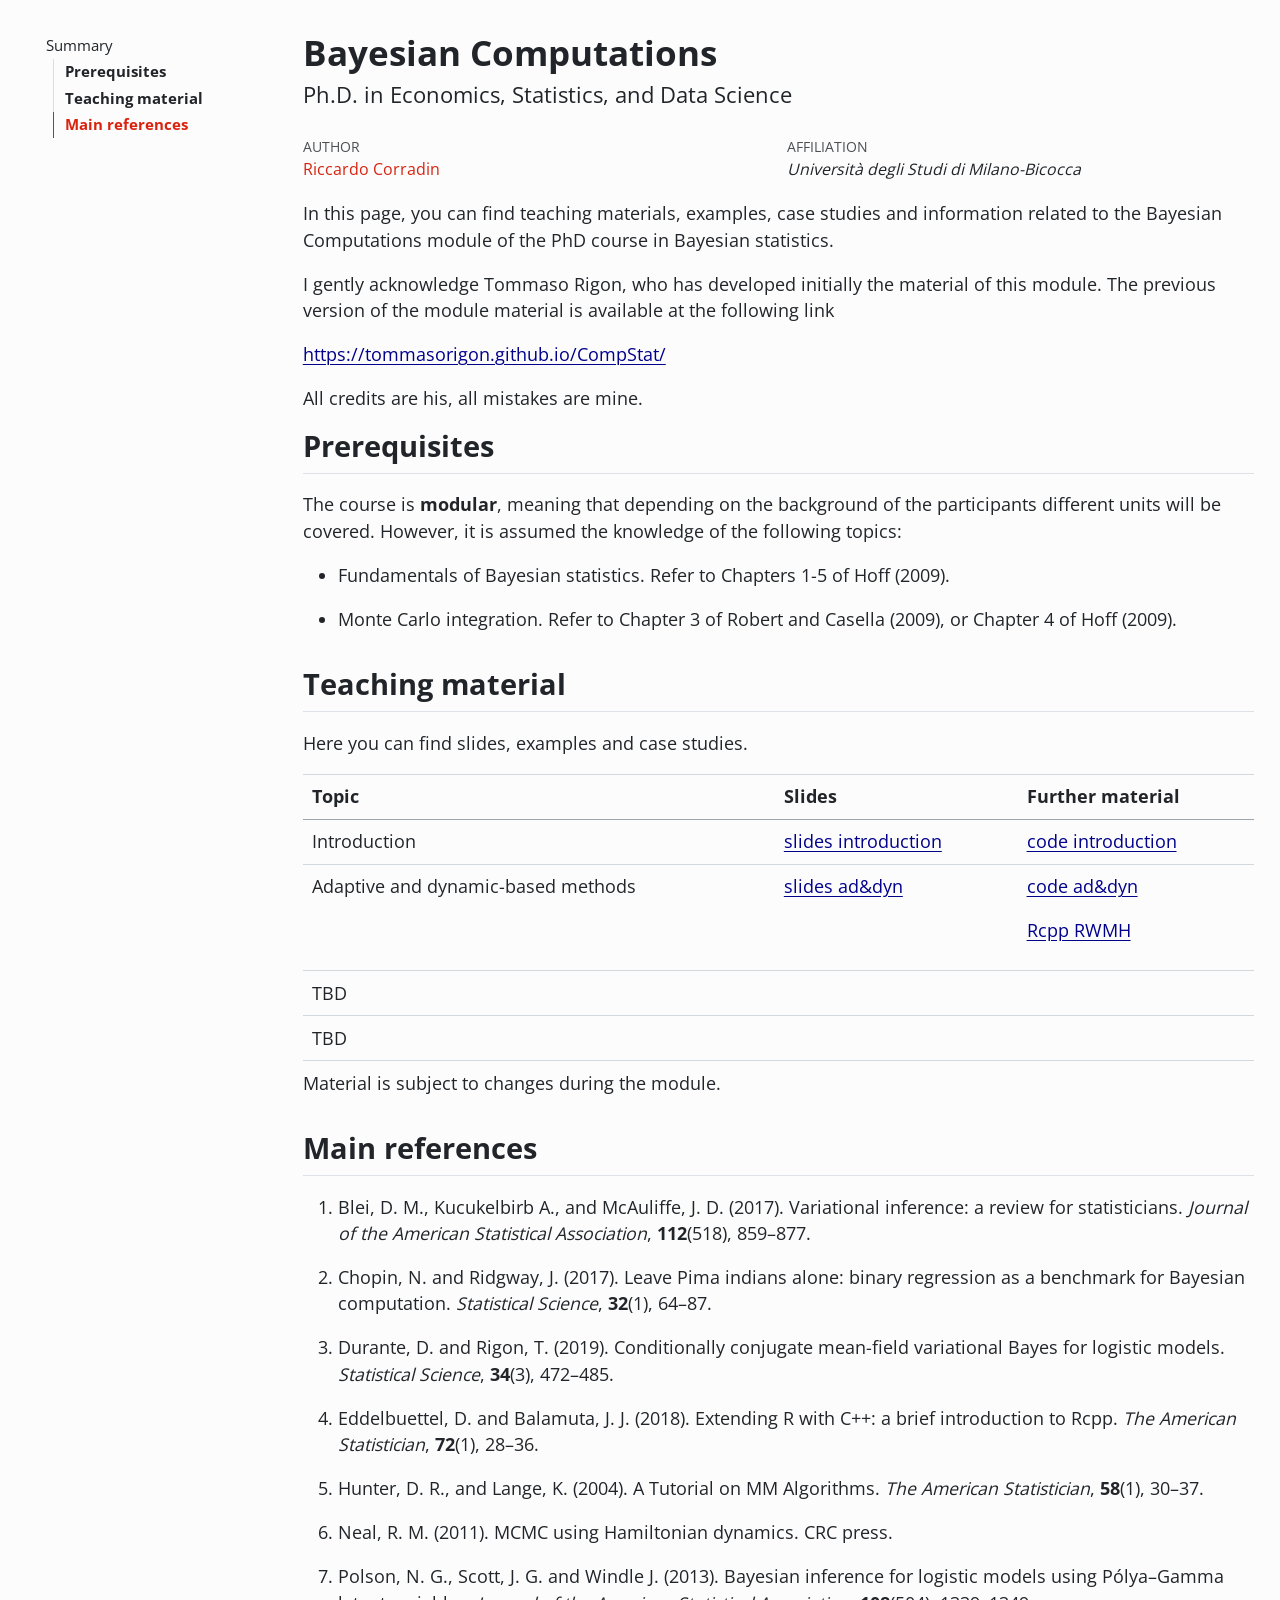
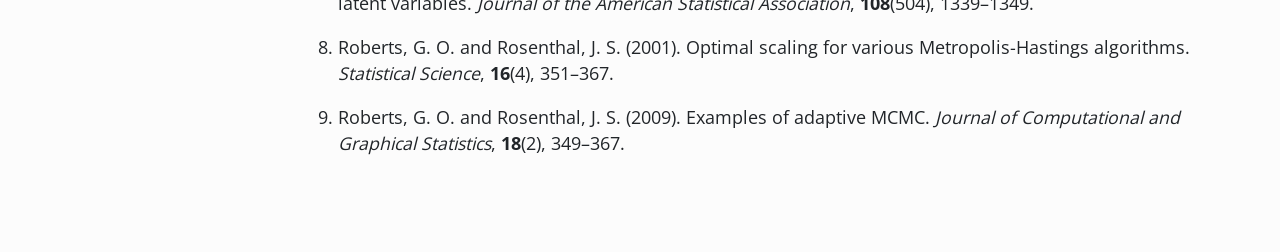
==== docs/index.html @ bd047e39 "Initial commit" ====
<!DOCTYPE html>
<html xmlns="http://www.w3.org/1999/xhtml" lang="eng" xml:lang="eng"><head>

<meta charset="utf-8">
<meta name="generator" content="quarto-1.5.57">

<meta name="viewport" content="width=device-width, initial-scale=1.0, user-scalable=yes">

<meta name="author" content="Riccardo Corradin">

<title>Bayesian Computations – BSM</title>
<style>
code{white-space: pre-wrap;}
span.smallcaps{font-variant: small-caps;}
div.columns{display: flex; gap: min(4vw, 1.5em);}
div.column{flex: auto; overflow-x: auto;}
div.hanging-indent{margin-left: 1.5em; text-indent: -1.5em;}
ul.task-list{list-style: none;}
ul.task-list li input[type="checkbox"] {
width: 0.8em;
margin: 0 0.8em 0.2em -1em;  vertical-align: middle;
}
</style>


<script>const headroomChanged = new CustomEvent("quarto-hrChanged", {
  detail: {},
  bubbles: true,
  cancelable: false,
  composed: false,
});

const announceDismiss = () => {
  const annEl = window.document.getElementById("quarto-announcement");
  if (annEl) {
    annEl.remove();

    const annId = annEl.getAttribute("data-announcement-id");
    window.localStorage.setItem(`quarto-announce-${annId}`, "true");
  }
};

const announceRegister = () => {
  const annEl = window.document.getElementById("quarto-announcement");
  if (annEl) {
    const annId = annEl.getAttribute("data-announcement-id");
    const isDismissed =
      window.localStorage.getItem(`quarto-announce-${annId}`) || false;
    if (isDismissed) {
      announceDismiss();
      return;
    } else {
      annEl.classList.remove("hidden");
    }

    const actionEl = annEl.querySelector(".quarto-announcement-action");
    if (actionEl) {
      actionEl.addEventListener("click", function (e) {
        e.preventDefault();
        // Hide the bar immediately
        announceDismiss();
      });
    }
  }
};

window.document.addEventListener("DOMContentLoaded", function () {
  let init = false;

  announceRegister();

  // Manage the back to top button, if one is present.
  let lastScrollTop = window.pageYOffset || document.documentElement.scrollTop;
  const scrollDownBuffer = 5;
  const scrollUpBuffer = 35;
  const btn = document.getElementById("quarto-back-to-top");
  const hideBackToTop = () => {
    btn.style.display = "none";
  };
  const showBackToTop = () => {
    btn.style.display = "inline-block";
  };
  if (btn) {
    window.document.addEventListener(
      "scroll",
      function () {
        const currentScrollTop =
          window.pageYOffset || document.documentElement.scrollTop;

        // Shows and hides the button 'intelligently' as the user scrolls
        if (currentScrollTop - scrollDownBuffer > lastScrollTop) {
          hideBackToTop();
          lastScrollTop = currentScrollTop <= 0 ? 0 : currentScrollTop;
        } else if (currentScrollTop < lastScrollTop - scrollUpBuffer) {
          showBackToTop();
          lastScrollTop = currentScrollTop <= 0 ? 0 : currentScrollTop;
        }

        // Show the button at the bottom, hides it at the top
        if (currentScrollTop <= 0) {
          hideBackToTop();
        } else if (
          window.innerHeight + currentScrollTop >=
          document.body.offsetHeight
        ) {
          showBackToTop();
        }
      },
      false
    );
  }

  function throttle(func, wait) {
    var timeout;
    return function () {
      const context = this;
      const args = arguments;
      const later = function () {
        clearTimeout(timeout);
        timeout = null;
        func.apply(context, args);
      };

      if (!timeout) {
        timeout = setTimeout(later, wait);
      }
    };
  }

  function headerOffset() {
    // Set an offset if there is are fixed top navbar
    const headerEl = window.document.querySelector("header.fixed-top");
    if (headerEl) {
      return headerEl.clientHeight;
    } else {
      return 0;
    }
  }

  function footerOffset() {
    const footerEl = window.document.querySelector("footer.footer");
    if (footerEl) {
      return footerEl.clientHeight;
    } else {
      return 0;
    }
  }

  function dashboardOffset() {
    const dashboardNavEl = window.document.getElementById(
      "quarto-dashboard-header"
    );
    if (dashboardNavEl !== null) {
      return dashboardNavEl.clientHeight;
    } else {
      return 0;
    }
  }

  function updateDocumentOffsetWithoutAnimation() {
    updateDocumentOffset(false);
  }

  function updateDocumentOffset(animated) {
    // set body offset
    const topOffset = headerOffset();
    const bodyOffset = topOffset + footerOffset() + dashboardOffset();
    const bodyEl = window.document.body;
    bodyEl.setAttribute("data-bs-offset", topOffset);
    bodyEl.style.paddingTop = topOffset + "px";

    // deal with sidebar offsets
    const sidebars = window.document.querySelectorAll(
      ".sidebar, .headroom-target"
    );
    sidebars.forEach((sidebar) => {
      if (!animated) {
        sidebar.classList.add("notransition");
        // Remove the no transition class after the animation has time to complete
        setTimeout(function () {
          sidebar.classList.remove("notransition");
        }, 201);
      }

      if (window.Headroom && sidebar.classList.contains("sidebar-unpinned")) {
        sidebar.style.top = "0";
        sidebar.style.maxHeight = "100vh";
      } else {
        sidebar.style.top = topOffset + "px";
        sidebar.style.maxHeight = "calc(100vh - " + topOffset + "px)";
      }
    });

    // allow space for footer
    const mainContainer = window.document.querySelector(".quarto-container");
    if (mainContainer) {
      mainContainer.style.minHeight = "calc(100vh - " + bodyOffset + "px)";
    }

    // link offset
    let linkStyle = window.document.querySelector("#quarto-target-style");
    if (!linkStyle) {
      linkStyle = window.document.createElement("style");
      linkStyle.setAttribute("id", "quarto-target-style");
      window.document.head.appendChild(linkStyle);
    }
    while (linkStyle.firstChild) {
      linkStyle.removeChild(linkStyle.firstChild);
    }
    if (topOffset > 0) {
      linkStyle.appendChild(
        window.document.createTextNode(`
      section:target::before {
        content: "";
        display: block;
        height: ${topOffset}px;
        margin: -${topOffset}px 0 0;
      }`)
      );
    }
    if (init) {
      window.dispatchEvent(headroomChanged);
    }
    init = true;
  }

  // initialize headroom
  var header = window.document.querySelector("#quarto-header");
  if (header && window.Headroom) {
    const headroom = new window.Headroom(header, {
      tolerance: 5,
      onPin: function () {
        const sidebars = window.document.querySelectorAll(
          ".sidebar, .headroom-target"
        );
        sidebars.forEach((sidebar) => {
          sidebar.classList.remove("sidebar-unpinned");
        });
        updateDocumentOffset();
      },
      onUnpin: function () {
        const sidebars = window.document.querySelectorAll(
          ".sidebar, .headroom-target"
        );
        sidebars.forEach((sidebar) => {
          sidebar.classList.add("sidebar-unpinned");
        });
        updateDocumentOffset();
      },
    });
    headroom.init();

    let frozen = false;
    window.quartoToggleHeadroom = function () {
      if (frozen) {
        headroom.unfreeze();
        frozen = false;
      } else {
        headroom.freeze();
        frozen = true;
      }
    };
  }

  window.addEventListener(
    "hashchange",
    function (e) {
      if (
        getComputedStyle(document.documentElement).scrollBehavior !== "smooth"
      ) {
        window.scrollTo(0, window.pageYOffset - headerOffset());
      }
    },
    false
  );

  // Observe size changed for the header
  const headerEl = window.document.querySelector("header.fixed-top");
  if (headerEl && window.ResizeObserver) {
    const observer = new window.ResizeObserver(() => {
      setTimeout(updateDocumentOffsetWithoutAnimation, 0);
    });
    observer.observe(headerEl, {
      attributes: true,
      childList: true,
      characterData: true,
    });
  } else {
    window.addEventListener(
      "resize",
      throttle(updateDocumentOffsetWithoutAnimation, 50)
    );
  }
  setTimeout(updateDocumentOffsetWithoutAnimation, 250);

  // fixup index.html links if we aren't on the filesystem
  if (window.location.protocol !== "file:") {
    const links = window.document.querySelectorAll("a");
    for (let i = 0; i < links.length; i++) {
      if (links[i].href) {
        links[i].dataset.originalHref = links[i].href;
        links[i].href = links[i].href.replace(/\/index\.html/, "/");
      }
    }

    // Fixup any sharing links that require urls
    // Append url to any sharing urls
    const sharingLinks = window.document.querySelectorAll(
      "a.sidebar-tools-main-item, a.quarto-navigation-tool, a.quarto-navbar-tools, a.quarto-navbar-tools-item"
    );
    for (let i = 0; i < sharingLinks.length; i++) {
      const sharingLink = sharingLinks[i];
      const href = sharingLink.getAttribute("href");
      if (href) {
        sharingLink.setAttribute(
          "href",
          href.replace("|url|", window.location.href)
        );
      }
    }

    // Scroll the active navigation item into view, if necessary
    const navSidebar = window.document.querySelector("nav#quarto-sidebar");
    if (navSidebar) {
      // Find the active item
      const activeItem = navSidebar.querySelector("li.sidebar-item a.active");
      if (activeItem) {
        // Wait for the scroll height and height to resolve by observing size changes on the
        // nav element that is scrollable
        const resizeObserver = new ResizeObserver((_entries) => {
          // The bottom of the element
          const elBottom = activeItem.offsetTop;
          const viewBottom = navSidebar.scrollTop + navSidebar.clientHeight;

          // The element height and scroll height are the same, then we are still loading
          if (viewBottom !== navSidebar.scrollHeight) {
            // Determine if the item isn't visible and scroll to it
            if (elBottom >= viewBottom) {
              navSidebar.scrollTop = elBottom;
            }

            // stop observing now since we've completed the scroll
            resizeObserver.unobserve(navSidebar);
          }
        });
        resizeObserver.observe(navSidebar);
      }
    }
  }
});
</script>
<script>/*!
 * clipboard.js v2.0.11
 * https://clipboardjs.com/
 *
 * Licensed MIT © Zeno Rocha
 */
!function(t,e){"object"==typeof exports&&"object"==typeof module?module.exports=e():"function"==typeof define&&define.amd?define([],e):"object"==typeof exports?exports.ClipboardJS=e():t.ClipboardJS=e()}(this,function(){return n={686:function(t,e,n){"use strict";n.d(e,{default:function(){return b}});var e=n(279),i=n.n(e),e=n(370),u=n.n(e),e=n(817),r=n.n(e);function c(t){try{return document.execCommand(t)}catch(t){return}}var a=function(t){t=r()(t);return c("cut"),t};function o(t,e){var n,o,t=(n=t,o="rtl"===document.documentElement.getAttribute("dir"),(t=document.createElement("textarea")).style.fontSize="12pt",t.style.border="0",t.style.padding="0",t.style.margin="0",t.style.position="absolute",t.style[o?"right":"left"]="-9999px",o=window.pageYOffset||document.documentElement.scrollTop,t.style.top="".concat(o,"px"),t.setAttribute("readonly",""),t.value=n,t);return e.container.appendChild(t),e=r()(t),c("copy"),t.remove(),e}var f=function(t){var e=1<arguments.length&&void 0!==arguments[1]?arguments[1]:{container:document.body},n="";return"string"==typeof t?n=o(t,e):t instanceof HTMLInputElement&&!["text","search","url","tel","password"].includes(null==t?void 0:t.type)?n=o(t.value,e):(n=r()(t),c("copy")),n};function l(t){return(l="function"==typeof Symbol&&"symbol"==typeof Symbol.iterator?function(t){return typeof t}:function(t){return t&&"function"==typeof Symbol&&t.constructor===Symbol&&t!==Symbol.prototype?"symbol":typeof t})(t)}var s=function(){var t=0<arguments.length&&void 0!==arguments[0]?arguments[0]:{},e=t.action,n=void 0===e?"copy":e,o=t.container,e=t.target,t=t.text;if("copy"!==n&&"cut"!==n)throw new Error('Invalid "action" value, use either "copy" or "cut"');if(void 0!==e){if(!e||"object"!==l(e)||1!==e.nodeType)throw new Error('Invalid "target" value, use a valid Element');if("copy"===n&&e.hasAttribute("disabled"))throw new Error('Invalid "target" attribute. Please use "readonly" instead of "disabled" attribute');if("cut"===n&&(e.hasAttribute("readonly")||e.hasAttribute("disabled")))throw new Error('Invalid "target" attribute. You can\'t cut text from elements with "readonly" or "disabled" attributes')}return t?f(t,{container:o}):e?"cut"===n?a(e):f(e,{container:o}):void 0};function p(t){return(p="function"==typeof Symbol&&"symbol"==typeof Symbol.iterator?function(t){return typeof t}:function(t){return t&&"function"==typeof Symbol&&t.constructor===Symbol&&t!==Symbol.prototype?"symbol":typeof t})(t)}function d(t,e){for(var n=0;n<e.length;n++){var o=e[n];o.enumerable=o.enumerable||!1,o.configurable=!0,"value"in o&&(o.writable=!0),Object.defineProperty(t,o.key,o)}}function y(t,e){return(y=Object.setPrototypeOf||function(t,e){return t.__proto__=e,t})(t,e)}function h(n){var o=function(){if("undefined"==typeof Reflect||!Reflect.construct)return!1;if(Reflect.construct.sham)return!1;if("function"==typeof Proxy)return!0;try{return Date.prototype.toString.call(Reflect.construct(Date,[],function(){})),!0}catch(t){return!1}}();return function(){var t,e=v(n);return t=o?(t=v(this).constructor,Reflect.construct(e,arguments,t)):e.apply(this,arguments),e=this,!(t=t)||"object"!==p(t)&&"function"!=typeof t?function(t){if(void 0!==t)return t;throw new ReferenceError("this hasn't been initialised - super() hasn't been called")}(e):t}}function v(t){return(v=Object.setPrototypeOf?Object.getPrototypeOf:function(t){return t.__proto__||Object.getPrototypeOf(t)})(t)}function m(t,e){t="data-clipboard-".concat(t);if(e.hasAttribute(t))return e.getAttribute(t)}var b=function(){!function(t,e){if("function"!=typeof e&&null!==e)throw new TypeError("Super expression must either be null or a function");t.prototype=Object.create(e&&e.prototype,{constructor:{value:t,writable:!0,configurable:!0}}),e&&y(t,e)}(r,i());var t,e,n,o=h(r);function r(t,e){var n;return function(t){if(!(t instanceof r))throw new TypeError("Cannot call a class as a function")}(this),(n=o.call(this)).resolveOptions(e),n.listenClick(t),n}return t=r,n=[{key:"copy",value:function(t){var e=1<arguments.length&&void 0!==arguments[1]?arguments[1]:{container:document.body};return f(t,e)}},{key:"cut",value:function(t){return a(t)}},{key:"isSupported",value:function(){var t=0<arguments.length&&void 0!==arguments[0]?arguments[0]:["copy","cut"],t="string"==typeof t?[t]:t,e=!!document.queryCommandSupported;return t.forEach(function(t){e=e&&!!document.queryCommandSupported(t)}),e}}],(e=[{key:"resolveOptions",value:function(){var t=0<arguments.length&&void 0!==arguments[0]?arguments[0]:{};this.action="function"==typeof t.action?t.action:this.defaultAction,this.target="function"==typeof t.target?t.target:this.defaultTarget,this.text="function"==typeof t.text?t.text:this.defaultText,this.container="object"===p(t.container)?t.container:document.body}},{key:"listenClick",value:function(t){var e=this;this.listener=u()(t,"click",function(t){return e.onClick(t)})}},{key:"onClick",value:function(t){var e=t.delegateTarget||t.currentTarget,n=this.action(e)||"copy",t=s({action:n,container:this.container,target:this.target(e),text:this.text(e)});this.emit(t?"success":"error",{action:n,text:t,trigger:e,clearSelection:function(){e&&e.focus(),window.getSelection().removeAllRanges()}})}},{key:"defaultAction",value:function(t){return m("action",t)}},{key:"defaultTarget",value:function(t){t=m("target",t);if(t)return document.querySelector(t)}},{key:"defaultText",value:function(t){return m("text",t)}},{key:"destroy",value:function(){this.listener.destroy()}}])&&d(t.prototype,e),n&&d(t,n),r}()},828:function(t){var e;"undefined"==typeof Element||Element.prototype.matches||((e=Element.prototype).matches=e.matchesSelector||e.mozMatchesSelector||e.msMatchesSelector||e.oMatchesSelector||e.webkitMatchesSelector),t.exports=function(t,e){for(;t&&9!==t.nodeType;){if("function"==typeof t.matches&&t.matches(e))return t;t=t.parentNode}}},438:function(t,e,n){var u=n(828);function i(t,e,n,o,r){var i=function(e,n,t,o){return function(t){t.delegateTarget=u(t.target,n),t.delegateTarget&&o.call(e,t)}}.apply(this,arguments);return t.addEventListener(n,i,r),{destroy:function(){t.removeEventListener(n,i,r)}}}t.exports=function(t,e,n,o,r){return"function"==typeof t.addEventListener?i.apply(null,arguments):"function"==typeof n?i.bind(null,document).apply(null,arguments):("string"==typeof t&&(t=document.querySelectorAll(t)),Array.prototype.map.call(t,function(t){return i(t,e,n,o,r)}))}},879:function(t,n){n.node=function(t){return void 0!==t&&t instanceof HTMLElement&&1===t.nodeType},n.nodeList=function(t){var e=Object.prototype.toString.call(t);return void 0!==t&&("[object NodeList]"===e||"[object HTMLCollection]"===e)&&"length"in t&&(0===t.length||n.node(t[0]))},n.string=function(t){return"string"==typeof t||t instanceof String},n.fn=function(t){return"[object Function]"===Object.prototype.toString.call(t)}},370:function(t,e,n){var f=n(879),l=n(438);t.exports=function(t,e,n){if(!t&&!e&&!n)throw new Error("Missing required arguments");if(!f.string(e))throw new TypeError("Second argument must be a String");if(!f.fn(n))throw new TypeError("Third argument must be a Function");if(f.node(t))return c=e,a=n,(u=t).addEventListener(c,a),{destroy:function(){u.removeEventListener(c,a)}};if(f.nodeList(t))return o=t,r=e,i=n,Array.prototype.forEach.call(o,function(t){t.addEventListener(r,i)}),{destroy:function(){Array.prototype.forEach.call(o,function(t){t.removeEventListener(r,i)})}};if(f.string(t))return t=t,e=e,n=n,l(document.body,t,e,n);throw new TypeError("First argument must be a String, HTMLElement, HTMLCollection, or NodeList");var o,r,i,u,c,a}},817:function(t){t.exports=function(t){var e,n="SELECT"===t.nodeName?(t.focus(),t.value):"INPUT"===t.nodeName||"TEXTAREA"===t.nodeName?((e=t.hasAttribute("readonly"))||t.setAttribute("readonly",""),t.select(),t.setSelectionRange(0,t.value.length),e||t.removeAttribute("readonly"),t.value):(t.hasAttribute("contenteditable")&&t.focus(),n=window.getSelection(),(e=document.createRange()).selectNodeContents(t),n.removeAllRanges(),n.addRange(e),n.toString());return n}},279:function(t){function e(){}e.prototype={on:function(t,e,n){var o=this.e||(this.e={});return(o[t]||(o[t]=[])).push({fn:e,ctx:n}),this},once:function(t,e,n){var o=this;function r(){o.off(t,r),e.apply(n,arguments)}return r._=e,this.on(t,r,n)},emit:function(t){for(var e=[].slice.call(arguments,1),n=((this.e||(this.e={}))[t]||[]).slice(),o=0,r=n.length;o<r;o++)n[o].fn.apply(n[o].ctx,e);return this},off:function(t,e){var n=this.e||(this.e={}),o=n[t],r=[];if(o&&e)for(var i=0,u=o.length;i<u;i++)o[i].fn!==e&&o[i].fn._!==e&&r.push(o[i]);return r.length?n[t]=r:delete n[t],this}},t.exports=e,t.exports.TinyEmitter=e}},r={},o.n=function(t){var e=t&&t.__esModule?function(){return t.default}:function(){return t};return o.d(e,{a:e}),e},o.d=function(t,e){for(var n in e)o.o(e,n)&&!o.o(t,n)&&Object.defineProperty(t,n,{enumerable:!0,get:e[n]})},o.o=function(t,e){return Object.prototype.hasOwnProperty.call(t,e)},o(686).default;function o(t){if(r[t])return r[t].exports;var e=r[t]={exports:{}};return n[t](e,e.exports,o),e.exports}var n,r});</script>
<script>/*! @algolia/autocomplete-js 1.11.1 | MIT License | © Algolia, Inc. and contributors | https://github.com/algolia/autocomplete */
!function(e,t){"object"==typeof exports&&"undefined"!=typeof module?t(exports):"function"==typeof define&&define.amd?define(["exports"],t):t((e="undefined"!=typeof globalThis?globalThis:e||self)["@algolia/autocomplete-js"]={})}(this,(function(e){"use strict";function t(e,t){var n=Object.keys(e);if(Object.getOwnPropertySymbols){var r=Object.getOwnPropertySymbols(e);t&&(r=r.filter((function(t){return Object.getOwnPropertyDescriptor(e,t).enumerable}))),n.push.apply(n,r)}return n}function n(e){for(var n=1;n<arguments.length;n++){var r=null!=arguments[n]?arguments[n]:{};n%2?t(Object(r),!0).forEach((function(t){o(e,t,r[t])})):Object.getOwnPropertyDescriptors?Object.defineProperties(e,Object.getOwnPropertyDescriptors(r)):t(Object(r)).forEach((function(t){Object.defineProperty(e,t,Object.getOwnPropertyDescriptor(r,t))}))}return e}function r(e){return r="function"==typeof Symbol&&"symbol"==typeof Symbol.iterator?function(e){return typeof e}:function(e){return e&&"function"==typeof Symbol&&e.constructor===Symbol&&e!==Symbol.prototype?"symbol":typeof e},r(e)}function o(e,t,n){return(t=function(e){var t=function(e,t){if("object"!=typeof e||null===e)return e;var n=e[Symbol.toPrimitive];if(void 0!==n){var r=n.call(e,t||"default");if("object"!=typeof r)return r;throw new TypeError("@@toPrimitive must return a primitive value.")}return("string"===t?String:Number)(e)}(e,"string");return"symbol"==typeof t?t:String(t)}(t))in e?Object.defineProperty(e,t,{value:n,enumerable:!0,configurable:!0,writable:!0}):e[t]=n,e}function i(){return i=Object.assign?Object.assign.bind():function(e){for(var t=1;t<arguments.length;t++){var n=arguments[t];for(var r in n)Object.prototype.hasOwnProperty.call(n,r)&&(e[r]=n[r])}return e},i.apply(this,arguments)}function u(e,t){if(null==e)return{};var n,r,o=function(e,t){if(null==e)return{};var n,r,o={},i=Object.keys(e);for(r=0;r<i.length;r++)n=i[r],t.indexOf(n)>=0||(o[n]=e[n]);return o}(e,t);if(Object.getOwnPropertySymbols){var i=Object.getOwnPropertySymbols(e);for(r=0;r<i.length;r++)n=i[r],t.indexOf(n)>=0||Object.prototype.propertyIsEnumerable.call(e,n)&&(o[n]=e[n])}return o}function a(e,t){return function(e){if(Array.isArray(e))return e}(e)||function(e,t){var n=null==e?null:"undefined"!=typeof Symbol&&e[Symbol.iterator]||e["@@iterator"];if(null!=n){var r,o,i,u,a=[],l=!0,c=!1;try{if(i=(n=n.call(e)).next,0===t){if(Object(n)!==n)return;l=!1}else for(;!(l=(r=i.call(n)).done)&&(a.push(r.value),a.length!==t);l=!0);}catch(e){c=!0,o=e}finally{try{if(!l&&null!=n.return&&(u=n.return(),Object(u)!==u))return}finally{if(c)throw o}}return a}}(e,t)||c(e,t)||function(){throw new TypeError("Invalid attempt to destructure non-iterable instance.\nIn order to be iterable, non-array objects must have a [Symbol.iterator]() method.")}()}function l(e){return function(e){if(Array.isArray(e))return s(e)}(e)||function(e){if("undefined"!=typeof Symbol&&null!=e[Symbol.iterator]||null!=e["@@iterator"])return Array.from(e)}(e)||c(e)||function(){throw new TypeError("Invalid attempt to spread non-iterable instance.\nIn order to be iterable, non-array objects must have a [Symbol.iterator]() method.")}()}function c(e,t){if(e){if("string"==typeof e)return s(e,t);var n=Object.prototype.toString.call(e).slice(8,-1);return"Object"===n&&e.constructor&&(n=e.constructor.name),"Map"===n||"Set"===n?Array.from(e):"Arguments"===n||/^(?:Ui|I)nt(?:8|16|32)(?:Clamped)?Array$/.test(n)?s(e,t):void 0}}function s(e,t){(null==t||t>e.length)&&(t=e.length);for(var n=0,r=new Array(t);n<t;n++)r[n]=e[n];return r}function f(e){return{current:e}}function p(e,t){var n=void 0;return function(){for(var r=arguments.length,o=new Array(r),i=0;i<r;i++)o[i]=arguments[i];n&&clearTimeout(n),n=setTimeout((function(){return e.apply(void 0,o)}),t)}}function m(e){return e.reduce((function(e,t){return e.concat(t)}),[])}var v=0;function d(){return"autocomplete-".concat(v++)}function y(e,t){return t.reduce((function(e,t){return e&&e[t]}),e)}function b(e){return 0===e.collections.length?0:e.collections.reduce((function(e,t){return e+t.items.length}),0)}function g(e){return e!==Object(e)}function h(e,t){if(e===t)return!0;if(g(e)||g(t)||"function"==typeof e||"function"==typeof t)return e===t;if(Object.keys(e).length!==Object.keys(t).length)return!1;for(var n=0,r=Object.keys(e);n<r.length;n++){var o=r[n];if(!(o in t))return!1;if(!h(e[o],t[o]))return!1}return!0}var O=function(){};var _="1.11.1",S=[{segment:"autocomplete-core",version:_}];function j(e){var t=e.item,n=e.items,r=void 0===n?[]:n;return{index:t.__autocomplete_indexName,items:[t],positions:[1+r.findIndex((function(e){return e.objectID===t.objectID}))],queryID:t.__autocomplete_queryID,algoliaSource:["autocomplete"]}}function P(e,t){return function(e){if(Array.isArray(e))return e}(e)||function(e,t){var n=null==e?null:"undefined"!=typeof Symbol&&e[Symbol.iterator]||e["@@iterator"];if(null!=n){var r,o,i,u,a=[],l=!0,c=!1;try{if(i=(n=n.call(e)).next,0===t){if(Object(n)!==n)return;l=!1}else for(;!(l=(r=i.call(n)).done)&&(a.push(r.value),a.length!==t);l=!0);}catch(e){c=!0,o=e}finally{try{if(!l&&null!=n.return&&(u=n.return(),Object(u)!==u))return}finally{if(c)throw o}}return a}}(e,t)||function(e,t){if(!e)return;if("string"==typeof e)return w(e,t);var n=Object.prototype.toString.call(e).slice(8,-1);"Object"===n&&e.constructor&&(n=e.constructor.name);if("Map"===n||"Set"===n)return Array.from(e);if("Arguments"===n||/^(?:Ui|I)nt(?:8|16|32)(?:Clamped)?Array$/.test(n))return w(e,t)}(e,t)||function(){throw new TypeError("Invalid attempt to destructure non-iterable instance.\nIn order to be iterable, non-array objects must have a [Symbol.iterator]() method.")}()}function w(e,t){(null==t||t>e.length)&&(t=e.length);for(var n=0,r=new Array(t);n<t;n++)r[n]=e[n];return r}var I=["items"],A=["items"];function E(e){return E="function"==typeof Symbol&&"symbol"==typeof Symbol.iterator?function(e){return typeof e}:function(e){return e&&"function"==typeof Symbol&&e.constructor===Symbol&&e!==Symbol.prototype?"symbol":typeof e},E(e)}function D(e){return function(e){if(Array.isArray(e))return C(e)}(e)||function(e){if("undefined"!=typeof Symbol&&null!=e[Symbol.iterator]||null!=e["@@iterator"])return Array.from(e)}(e)||function(e,t){if(!e)return;if("string"==typeof e)return C(e,t);var n=Object.prototype.toString.call(e).slice(8,-1);"Object"===n&&e.constructor&&(n=e.constructor.name);if("Map"===n||"Set"===n)return Array.from(e);if("Arguments"===n||/^(?:Ui|I)nt(?:8|16|32)(?:Clamped)?Array$/.test(n))return C(e,t)}(e)||function(){throw new TypeError("Invalid attempt to spread non-iterable instance.\nIn order to be iterable, non-array objects must have a [Symbol.iterator]() method.")}()}function C(e,t){(null==t||t>e.length)&&(t=e.length);for(var n=0,r=new Array(t);n<t;n++)r[n]=e[n];return r}function k(e,t){if(null==e)return{};var n,r,o=function(e,t){if(null==e)return{};var n,r,o={},i=Object.keys(e);for(r=0;r<i.length;r++)n=i[r],t.indexOf(n)>=0||(o[n]=e[n]);return o}(e,t);if(Object.getOwnPropertySymbols){var i=Object.getOwnPropertySymbols(e);for(r=0;r<i.length;r++)n=i[r],t.indexOf(n)>=0||Object.prototype.propertyIsEnumerable.call(e,n)&&(o[n]=e[n])}return o}function x(e,t){var n=Object.keys(e);if(Object.getOwnPropertySymbols){var r=Object.getOwnPropertySymbols(e);t&&(r=r.filter((function(t){return Object.getOwnPropertyDescriptor(e,t).enumerable}))),n.push.apply(n,r)}return n}function N(e){for(var t=1;t<arguments.length;t++){var n=null!=arguments[t]?arguments[t]:{};t%2?x(Object(n),!0).forEach((function(t){T(e,t,n[t])})):Object.getOwnPropertyDescriptors?Object.defineProperties(e,Object.getOwnPropertyDescriptors(n)):x(Object(n)).forEach((function(t){Object.defineProperty(e,t,Object.getOwnPropertyDescriptor(n,t))}))}return e}function T(e,t,n){return(t=function(e){var t=function(e,t){if("object"!==E(e)||null===e)return e;var n=e[Symbol.toPrimitive];if(void 0!==n){var r=n.call(e,t||"default");if("object"!==E(r))return r;throw new TypeError("@@toPrimitive must return a primitive value.")}return("string"===t?String:Number)(e)}(e,"string");return"symbol"===E(t)?t:String(t)}(t))in e?Object.defineProperty(e,t,{value:n,enumerable:!0,configurable:!0,writable:!0}):e[t]=n,e}function q(e){for(var t=arguments.length>1&&void 0!==arguments[1]?arguments[1]:20,n=[],r=0;r<e.objectIDs.length;r+=t)n.push(N(N({},e),{},{objectIDs:e.objectIDs.slice(r,r+t)}));return n}function B(e){return e.map((function(e){var t=e.items,n=k(e,I);return N(N({},n),{},{objectIDs:(null==t?void 0:t.map((function(e){return e.objectID})))||n.objectIDs})}))}function R(e){var t,n,r,o=(t=P((e.version||"").split(".").map(Number),2),n=t[0],r=t[1],n>=3||2===n&&r>=4||1===n&&r>=10);function i(t,n,r){if(o&&void 0!==r){var i=r[0].__autocomplete_algoliaCredentials,u={"X-Algolia-Application-Id":i.appId,"X-Algolia-API-Key":i.apiKey};e.apply(void 0,[t].concat(D(n),[{headers:u}]))}else e.apply(void 0,[t].concat(D(n)))}return{init:function(t,n){e("init",{appId:t,apiKey:n})},setUserToken:function(t){e("setUserToken",t)},clickedObjectIDsAfterSearch:function(){for(var e=arguments.length,t=new Array(e),n=0;n<e;n++)t[n]=arguments[n];t.length>0&&i("clickedObjectIDsAfterSearch",B(t),t[0].items)},clickedObjectIDs:function(){for(var e=arguments.length,t=new Array(e),n=0;n<e;n++)t[n]=arguments[n];t.length>0&&i("clickedObjectIDs",B(t),t[0].items)},clickedFilters:function(){for(var t=arguments.length,n=new Array(t),r=0;r<t;r++)n[r]=arguments[r];n.length>0&&e.apply(void 0,["clickedFilters"].concat(n))},convertedObjectIDsAfterSearch:function(){for(var e=arguments.length,t=new Array(e),n=0;n<e;n++)t[n]=arguments[n];t.length>0&&i("convertedObjectIDsAfterSearch",B(t),t[0].items)},convertedObjectIDs:function(){for(var e=arguments.length,t=new Array(e),n=0;n<e;n++)t[n]=arguments[n];t.length>0&&i("convertedObjectIDs",B(t),t[0].items)},convertedFilters:function(){for(var t=arguments.length,n=new Array(t),r=0;r<t;r++)n[r]=arguments[r];n.length>0&&e.apply(void 0,["convertedFilters"].concat(n))},viewedObjectIDs:function(){for(var e=arguments.length,t=new Array(e),n=0;n<e;n++)t[n]=arguments[n];t.length>0&&t.reduce((function(e,t){var n=t.items,r=k(t,A);return[].concat(D(e),D(q(N(N({},r),{},{objectIDs:(null==n?void 0:n.map((function(e){return e.objectID})))||r.objectIDs})).map((function(e){return{items:n,payload:e}}))))}),[]).forEach((function(e){var t=e.items;return i("viewedObjectIDs",[e.payload],t)}))},viewedFilters:function(){for(var t=arguments.length,n=new Array(t),r=0;r<t;r++)n[r]=arguments[r];n.length>0&&e.apply(void 0,["viewedFilters"].concat(n))}}}function F(e){var t=e.items.reduce((function(e,t){var n;return e[t.__autocomplete_indexName]=(null!==(n=e[t.__autocomplete_indexName])&&void 0!==n?n:[]).concat(t),e}),{});return Object.keys(t).map((function(e){return{index:e,items:t[e],algoliaSource:["autocomplete"]}}))}function L(e){return e.objectID&&e.__autocomplete_indexName&&e.__autocomplete_queryID}function U(e){return U="function"==typeof Symbol&&"symbol"==typeof Symbol.iterator?function(e){return typeof e}:function(e){return e&&"function"==typeof Symbol&&e.constructor===Symbol&&e!==Symbol.prototype?"symbol":typeof e},U(e)}function M(e){return function(e){if(Array.isArray(e))return H(e)}(e)||function(e){if("undefined"!=typeof Symbol&&null!=e[Symbol.iterator]||null!=e["@@iterator"])return Array.from(e)}(e)||function(e,t){if(!e)return;if("string"==typeof e)return H(e,t);var n=Object.prototype.toString.call(e).slice(8,-1);"Object"===n&&e.constructor&&(n=e.constructor.name);if("Map"===n||"Set"===n)return Array.from(e);if("Arguments"===n||/^(?:Ui|I)nt(?:8|16|32)(?:Clamped)?Array$/.test(n))return H(e,t)}(e)||function(){throw new TypeError("Invalid attempt to spread non-iterable instance.\nIn order to be iterable, non-array objects must have a [Symbol.iterator]() method.")}()}function H(e,t){(null==t||t>e.length)&&(t=e.length);for(var n=0,r=new Array(t);n<t;n++)r[n]=e[n];return r}function V(e,t){var n=Object.keys(e);if(Object.getOwnPropertySymbols){var r=Object.getOwnPropertySymbols(e);t&&(r=r.filter((function(t){return Object.getOwnPropertyDescriptor(e,t).enumerable}))),n.push.apply(n,r)}return n}function W(e){for(var t=1;t<arguments.length;t++){var n=null!=arguments[t]?arguments[t]:{};t%2?V(Object(n),!0).forEach((function(t){K(e,t,n[t])})):Object.getOwnPropertyDescriptors?Object.defineProperties(e,Object.getOwnPropertyDescriptors(n)):V(Object(n)).forEach((function(t){Object.defineProperty(e,t,Object.getOwnPropertyDescriptor(n,t))}))}return e}function K(e,t,n){return(t=function(e){var t=function(e,t){if("object"!==U(e)||null===e)return e;var n=e[Symbol.toPrimitive];if(void 0!==n){var r=n.call(e,t||"default");if("object"!==U(r))return r;throw new TypeError("@@toPrimitive must return a primitive value.")}return("string"===t?String:Number)(e)}(e,"string");return"symbol"===U(t)?t:String(t)}(t))in e?Object.defineProperty(e,t,{value:n,enumerable:!0,configurable:!0,writable:!0}):e[t]=n,e}var Q="2.6.0",$="https://cdn.jsdelivr.net/npm/search-insights@".concat(Q,"/dist/search-insights.min.js"),z=p((function(e){var t=e.onItemsChange,n=e.items,r=e.insights,o=e.state;t({insights:r,insightsEvents:F({items:n}).map((function(e){return W({eventName:"Items Viewed"},e)})),state:o})}),400);function G(e){var t=function(e){return W({onItemsChange:function(e){var t=e.insights,n=e.insightsEvents;t.viewedObjectIDs.apply(t,M(n.map((function(e){return W(W({},e),{},{algoliaSource:[].concat(M(e.algoliaSource||[]),["autocomplete-internal"])})}))))},onSelect:function(e){var t=e.insights,n=e.insightsEvents;t.clickedObjectIDsAfterSearch.apply(t,M(n.map((function(e){return W(W({},e),{},{algoliaSource:[].concat(M(e.algoliaSource||[]),["autocomplete-internal"])})}))))},onActive:O},e)}(e),n=t.insightsClient,r=t.onItemsChange,o=t.onSelect,i=t.onActive,u=n;n||function(e){if("undefined"!=typeof window)e({window:window})}((function(e){var t=e.window,n=t.AlgoliaAnalyticsObject||"aa";"string"==typeof n&&(u=t[n]),u||(t.AlgoliaAnalyticsObject=n,t[n]||(t[n]=function(){t[n].queue||(t[n].queue=[]);for(var e=arguments.length,r=new Array(e),o=0;o<e;o++)r[o]=arguments[o];t[n].queue.push(r)}),t[n].version=Q,u=t[n],function(e){var t="[Autocomplete]: Could not load search-insights.js. Please load it manually following https://alg.li/insights-autocomplete";try{var n=e.document.createElement("script");n.async=!0,n.src=$,n.onerror=function(){console.error(t)},document.body.appendChild(n)}catch(e){console.error(t)}}(t))}));var a=R(u),l=f([]),c=p((function(e){var t=e.state;if(t.isOpen){var n=t.collections.reduce((function(e,t){return[].concat(M(e),M(t.items))}),[]).filter(L);h(l.current.map((function(e){return e.objectID})),n.map((function(e){return e.objectID})))||(l.current=n,n.length>0&&z({onItemsChange:r,items:n,insights:a,state:t}))}}),0);return{name:"aa.algoliaInsightsPlugin",subscribe:function(e){var t=e.setContext,n=e.onSelect,r=e.onActive;function l(e){t({algoliaInsightsPlugin:{__algoliaSearchParameters:W({clickAnalytics:!0},e?{userToken:e}:{}),insights:a}})}u("addAlgoliaAgent","insights-plugin"),l(),u("onUserTokenChange",l),u("getUserToken",null,(function(e,t){l(t)})),n((function(e){var t=e.item,n=e.state,r=e.event,i=e.source;L(t)&&o({state:n,event:r,insights:a,item:t,insightsEvents:[W({eventName:"Item Selected"},j({item:t,items:i.getItems().filter(L)}))]})})),r((function(e){var t=e.item,n=e.source,r=e.state,o=e.event;L(t)&&i({state:r,event:o,insights:a,item:t,insightsEvents:[W({eventName:"Item Active"},j({item:t,items:n.getItems().filter(L)}))]})}))},onStateChange:function(e){var t=e.state;c({state:t})},__autocomplete_pluginOptions:e}}function J(e,t){var n=t;return{then:function(t,r){return J(e.then(Y(t,n,e),Y(r,n,e)),n)},catch:function(t){return J(e.catch(Y(t,n,e)),n)},finally:function(t){return t&&n.onCancelList.push(t),J(e.finally(Y(t&&function(){return n.onCancelList=[],t()},n,e)),n)},cancel:function(){n.isCanceled=!0;var e=n.onCancelList;n.onCancelList=[],e.forEach((function(e){e()}))},isCanceled:function(){return!0===n.isCanceled}}}function X(e){return J(e,{isCanceled:!1,onCancelList:[]})}function Y(e,t,n){return e?function(n){return t.isCanceled?n:e(n)}:n}function Z(e,t,n,r){if(!n)return null;if(e<0&&(null===t||null!==r&&0===t))return n+e;var o=(null===t?-1:t)+e;return o<=-1||o>=n?null===r?null:0:o}function ee(e,t){var n=Object.keys(e);if(Object.getOwnPropertySymbols){var r=Object.getOwnPropertySymbols(e);t&&(r=r.filter((function(t){return Object.getOwnPropertyDescriptor(e,t).enumerable}))),n.push.apply(n,r)}return n}function te(e){for(var t=1;t<arguments.length;t++){var n=null!=arguments[t]?arguments[t]:{};t%2?ee(Object(n),!0).forEach((function(t){ne(e,t,n[t])})):Object.getOwnPropertyDescriptors?Object.defineProperties(e,Object.getOwnPropertyDescriptors(n)):ee(Object(n)).forEach((function(t){Object.defineProperty(e,t,Object.getOwnPropertyDescriptor(n,t))}))}return e}function ne(e,t,n){return(t=function(e){var t=function(e,t){if("object"!==re(e)||null===e)return e;var n=e[Symbol.toPrimitive];if(void 0!==n){var r=n.call(e,t||"default");if("object"!==re(r))return r;throw new TypeError("@@toPrimitive must return a primitive value.")}return("string"===t?String:Number)(e)}(e,"string");return"symbol"===re(t)?t:String(t)}(t))in e?Object.defineProperty(e,t,{value:n,enumerable:!0,configurable:!0,writable:!0}):e[t]=n,e}function re(e){return re="function"==typeof Symbol&&"symbol"==typeof Symbol.iterator?function(e){return typeof e}:function(e){return e&&"function"==typeof Symbol&&e.constructor===Symbol&&e!==Symbol.prototype?"symbol":typeof e},re(e)}function oe(e){var t=function(e){var t=e.collections.map((function(e){return e.items.length})).reduce((function(e,t,n){var r=(e[n-1]||0)+t;return e.push(r),e}),[]).reduce((function(t,n){return n<=e.activeItemId?t+1:t}),0);return e.collections[t]}(e);if(!t)return null;var n=t.items[function(e){for(var t=e.state,n=e.collection,r=!1,o=0,i=0;!1===r;){var u=t.collections[o];if(u===n){r=!0;break}i+=u.items.length,o++}return t.activeItemId-i}({state:e,collection:t})],r=t.source;return{item:n,itemInputValue:r.getItemInputValue({item:n,state:e}),itemUrl:r.getItemUrl({item:n,state:e}),source:r}}function ie(e,t,n){return[e,null==n?void 0:n.sourceId,t].filter(Boolean).join("-").replace(/\s/g,"")}var ue=/((gt|sm)-|galaxy nexus)|samsung[- ]|samsungbrowser/i;function ae(e){return ae="function"==typeof Symbol&&"symbol"==typeof Symbol.iterator?function(e){return typeof e}:function(e){return e&&"function"==typeof Symbol&&e.constructor===Symbol&&e!==Symbol.prototype?"symbol":typeof e},ae(e)}function le(e,t){var n=Object.keys(e);if(Object.getOwnPropertySymbols){var r=Object.getOwnPropertySymbols(e);t&&(r=r.filter((function(t){return Object.getOwnPropertyDescriptor(e,t).enumerable}))),n.push.apply(n,r)}return n}function ce(e,t,n){return(t=function(e){var t=function(e,t){if("object"!==ae(e)||null===e)return e;var n=e[Symbol.toPrimitive];if(void 0!==n){var r=n.call(e,t||"default");if("object"!==ae(r))return r;throw new TypeError("@@toPrimitive must return a primitive value.")}return("string"===t?String:Number)(e)}(e,"string");return"symbol"===ae(t)?t:String(t)}(t))in e?Object.defineProperty(e,t,{value:n,enumerable:!0,configurable:!0,writable:!0}):e[t]=n,e}function se(e,t,n){var r,o=t.initialState;return{getState:function(){return o},dispatch:function(r,i){var u=function(e){for(var t=1;t<arguments.length;t++){var n=null!=arguments[t]?arguments[t]:{};t%2?le(Object(n),!0).forEach((function(t){ce(e,t,n[t])})):Object.getOwnPropertyDescriptors?Object.defineProperties(e,Object.getOwnPropertyDescriptors(n)):le(Object(n)).forEach((function(t){Object.defineProperty(e,t,Object.getOwnPropertyDescriptor(n,t))}))}return e}({},o);o=e(o,{type:r,props:t,payload:i}),n({state:o,prevState:u})},pendingRequests:(r=[],{add:function(e){return r.push(e),e.finally((function(){r=r.filter((function(t){return t!==e}))}))},cancelAll:function(){r.forEach((function(e){return e.cancel()}))},isEmpty:function(){return 0===r.length}})}}function fe(e){return fe="function"==typeof Symbol&&"symbol"==typeof Symbol.iterator?function(e){return typeof e}:function(e){return e&&"function"==typeof Symbol&&e.constructor===Symbol&&e!==Symbol.prototype?"symbol":typeof e},fe(e)}function pe(e,t){var n=Object.keys(e);if(Object.getOwnPropertySymbols){var r=Object.getOwnPropertySymbols(e);t&&(r=r.filter((function(t){return Object.getOwnPropertyDescriptor(e,t).enumerable}))),n.push.apply(n,r)}return n}function me(e){for(var t=1;t<arguments.length;t++){var n=null!=arguments[t]?arguments[t]:{};t%2?pe(Object(n),!0).forEach((function(t){ve(e,t,n[t])})):Object.getOwnPropertyDescriptors?Object.defineProperties(e,Object.getOwnPropertyDescriptors(n)):pe(Object(n)).forEach((function(t){Object.defineProperty(e,t,Object.getOwnPropertyDescriptor(n,t))}))}return e}function ve(e,t,n){return(t=function(e){var t=function(e,t){if("object"!==fe(e)||null===e)return e;var n=e[Symbol.toPrimitive];if(void 0!==n){var r=n.call(e,t||"default");if("object"!==fe(r))return r;throw new TypeError("@@toPrimitive must return a primitive value.")}return("string"===t?String:Number)(e)}(e,"string");return"symbol"===fe(t)?t:String(t)}(t))in e?Object.defineProperty(e,t,{value:n,enumerable:!0,configurable:!0,writable:!0}):e[t]=n,e}function de(e){return de="function"==typeof Symbol&&"symbol"==typeof Symbol.iterator?function(e){return typeof e}:function(e){return e&&"function"==typeof Symbol&&e.constructor===Symbol&&e!==Symbol.prototype?"symbol":typeof e},de(e)}function ye(e){return function(e){if(Array.isArray(e))return be(e)}(e)||function(e){if("undefined"!=typeof Symbol&&null!=e[Symbol.iterator]||null!=e["@@iterator"])return Array.from(e)}(e)||function(e,t){if(!e)return;if("string"==typeof e)return be(e,t);var n=Object.prototype.toString.call(e).slice(8,-1);"Object"===n&&e.constructor&&(n=e.constructor.name);if("Map"===n||"Set"===n)return Array.from(e);if("Arguments"===n||/^(?:Ui|I)nt(?:8|16|32)(?:Clamped)?Array$/.test(n))return be(e,t)}(e)||function(){throw new TypeError("Invalid attempt to spread non-iterable instance.\nIn order to be iterable, non-array objects must have a [Symbol.iterator]() method.")}()}function be(e,t){(null==t||t>e.length)&&(t=e.length);for(var n=0,r=new Array(t);n<t;n++)r[n]=e[n];return r}function ge(e,t){var n=Object.keys(e);if(Object.getOwnPropertySymbols){var r=Object.getOwnPropertySymbols(e);t&&(r=r.filter((function(t){return Object.getOwnPropertyDescriptor(e,t).enumerable}))),n.push.apply(n,r)}return n}function he(e){for(var t=1;t<arguments.length;t++){var n=null!=arguments[t]?arguments[t]:{};t%2?ge(Object(n),!0).forEach((function(t){Oe(e,t,n[t])})):Object.getOwnPropertyDescriptors?Object.defineProperties(e,Object.getOwnPropertyDescriptors(n)):ge(Object(n)).forEach((function(t){Object.defineProperty(e,t,Object.getOwnPropertyDescriptor(n,t))}))}return e}function Oe(e,t,n){return(t=function(e){var t=function(e,t){if("object"!==de(e)||null===e)return e;var n=e[Symbol.toPrimitive];if(void 0!==n){var r=n.call(e,t||"default");if("object"!==de(r))return r;throw new TypeError("@@toPrimitive must return a primitive value.")}return("string"===t?String:Number)(e)}(e,"string");return"symbol"===de(t)?t:String(t)}(t))in e?Object.defineProperty(e,t,{value:n,enumerable:!0,configurable:!0,writable:!0}):e[t]=n,e}function _e(e,t){var n,r="undefined"!=typeof window?window:{},o=e.plugins||[];return he(he({debug:!1,openOnFocus:!1,enterKeyHint:void 0,placeholder:"",autoFocus:!1,defaultActiveItemId:null,stallThreshold:300,insights:!1,environment:r,shouldPanelOpen:function(e){return b(e.state)>0},reshape:function(e){return e.sources}},e),{},{id:null!==(n=e.id)&&void 0!==n?n:d(),plugins:o,initialState:he({activeItemId:null,query:"",completion:null,collections:[],isOpen:!1,status:"idle",context:{}},e.initialState),onStateChange:function(t){var n;null===(n=e.onStateChange)||void 0===n||n.call(e,t),o.forEach((function(e){var n;return null===(n=e.onStateChange)||void 0===n?void 0:n.call(e,t)}))},onSubmit:function(t){var n;null===(n=e.onSubmit)||void 0===n||n.call(e,t),o.forEach((function(e){var n;return null===(n=e.onSubmit)||void 0===n?void 0:n.call(e,t)}))},onReset:function(t){var n;null===(n=e.onReset)||void 0===n||n.call(e,t),o.forEach((function(e){var n;return null===(n=e.onReset)||void 0===n?void 0:n.call(e,t)}))},getSources:function(n){return Promise.all([].concat(ye(o.map((function(e){return e.getSources}))),[e.getSources]).filter(Boolean).map((function(e){return function(e,t){var n=[];return Promise.resolve(e(t)).then((function(e){return Promise.all(e.filter((function(e){return Boolean(e)})).map((function(e){if(e.sourceId,n.includes(e.sourceId))throw new Error("[Autocomplete] The `sourceId` ".concat(JSON.stringify(e.sourceId)," is not unique."));n.push(e.sourceId);var t={getItemInputValue:function(e){return e.state.query},getItemUrl:function(){},onSelect:function(e){(0,e.setIsOpen)(!1)},onActive:O,onResolve:O};Object.keys(t).forEach((function(e){t[e].__default=!0}));var r=te(te({},t),e);return Promise.resolve(r)})))}))}(e,n)}))).then((function(e){return m(e)})).then((function(e){return e.map((function(e){return he(he({},e),{},{onSelect:function(n){e.onSelect(n),t.forEach((function(e){var t;return null===(t=e.onSelect)||void 0===t?void 0:t.call(e,n)}))},onActive:function(n){e.onActive(n),t.forEach((function(e){var t;return null===(t=e.onActive)||void 0===t?void 0:t.call(e,n)}))},onResolve:function(n){e.onResolve(n),t.forEach((function(e){var t;return null===(t=e.onResolve)||void 0===t?void 0:t.call(e,n)}))}})}))}))},navigator:he({navigate:function(e){var t=e.itemUrl;r.location.assign(t)},navigateNewTab:function(e){var t=e.itemUrl,n=r.open(t,"_blank","noopener");null==n||n.focus()},navigateNewWindow:function(e){var t=e.itemUrl;r.open(t,"_blank","noopener")}},e.navigator)})}function Se(e){return Se="function"==typeof Symbol&&"symbol"==typeof Symbol.iterator?function(e){return typeof e}:function(e){return e&&"function"==typeof Symbol&&e.constructor===Symbol&&e!==Symbol.prototype?"symbol":typeof e},Se(e)}function je(e,t){var n=Object.keys(e);if(Object.getOwnPropertySymbols){var r=Object.getOwnPropertySymbols(e);t&&(r=r.filter((function(t){return Object.getOwnPropertyDescriptor(e,t).enumerable}))),n.push.apply(n,r)}return n}function Pe(e){for(var t=1;t<arguments.length;t++){var n=null!=arguments[t]?arguments[t]:{};t%2?je(Object(n),!0).forEach((function(t){we(e,t,n[t])})):Object.getOwnPropertyDescriptors?Object.defineProperties(e,Object.getOwnPropertyDescriptors(n)):je(Object(n)).forEach((function(t){Object.defineProperty(e,t,Object.getOwnPropertyDescriptor(n,t))}))}return e}function we(e,t,n){return(t=function(e){var t=function(e,t){if("object"!==Se(e)||null===e)return e;var n=e[Symbol.toPrimitive];if(void 0!==n){var r=n.call(e,t||"default");if("object"!==Se(r))return r;throw new TypeError("@@toPrimitive must return a primitive value.")}return("string"===t?String:Number)(e)}(e,"string");return"symbol"===Se(t)?t:String(t)}(t))in e?Object.defineProperty(e,t,{value:n,enumerable:!0,configurable:!0,writable:!0}):e[t]=n,e}function Ie(e){return Ie="function"==typeof Symbol&&"symbol"==typeof Symbol.iterator?function(e){return typeof e}:function(e){return e&&"function"==typeof Symbol&&e.constructor===Symbol&&e!==Symbol.prototype?"symbol":typeof e},Ie(e)}function Ae(e,t){var n=Object.keys(e);if(Object.getOwnPropertySymbols){var r=Object.getOwnPropertySymbols(e);t&&(r=r.filter((function(t){return Object.getOwnPropertyDescriptor(e,t).enumerable}))),n.push.apply(n,r)}return n}function Ee(e){for(var t=1;t<arguments.length;t++){var n=null!=arguments[t]?arguments[t]:{};t%2?Ae(Object(n),!0).forEach((function(t){De(e,t,n[t])})):Object.getOwnPropertyDescriptors?Object.defineProperties(e,Object.getOwnPropertyDescriptors(n)):Ae(Object(n)).forEach((function(t){Object.defineProperty(e,t,Object.getOwnPropertyDescriptor(n,t))}))}return e}function De(e,t,n){return(t=function(e){var t=function(e,t){if("object"!==Ie(e)||null===e)return e;var n=e[Symbol.toPrimitive];if(void 0!==n){var r=n.call(e,t||"default");if("object"!==Ie(r))return r;throw new TypeError("@@toPrimitive must return a primitive value.")}return("string"===t?String:Number)(e)}(e,"string");return"symbol"===Ie(t)?t:String(t)}(t))in e?Object.defineProperty(e,t,{value:n,enumerable:!0,configurable:!0,writable:!0}):e[t]=n,e}function Ce(e){return function(e){if(Array.isArray(e))return ke(e)}(e)||function(e){if("undefined"!=typeof Symbol&&null!=e[Symbol.iterator]||null!=e["@@iterator"])return Array.from(e)}(e)||function(e,t){if(!e)return;if("string"==typeof e)return ke(e,t);var n=Object.prototype.toString.call(e).slice(8,-1);"Object"===n&&e.constructor&&(n=e.constructor.name);if("Map"===n||"Set"===n)return Array.from(e);if("Arguments"===n||/^(?:Ui|I)nt(?:8|16|32)(?:Clamped)?Array$/.test(n))return ke(e,t)}(e)||function(){throw new TypeError("Invalid attempt to spread non-iterable instance.\nIn order to be iterable, non-array objects must have a [Symbol.iterator]() method.")}()}function ke(e,t){(null==t||t>e.length)&&(t=e.length);for(var n=0,r=new Array(t);n<t;n++)r[n]=e[n];return r}function xe(e){return Boolean(e.execute)}function Ne(e,t,n){if(o=e,Boolean(null==o?void 0:o.execute)){var r="algolia"===e.requesterId?Object.assign.apply(Object,[{}].concat(Ce(Object.keys(n.context).map((function(e){var t;return null===(t=n.context[e])||void 0===t?void 0:t.__algoliaSearchParameters}))))):{};return Ee(Ee({},e),{},{requests:e.queries.map((function(n){return{query:"algolia"===e.requesterId?Ee(Ee({},n),{},{params:Ee(Ee({},r),n.params)}):n,sourceId:t,transformResponse:e.transformResponse}}))})}var o;return{items:e,sourceId:t}}function Te(e){var t=e.reduce((function(e,t){if(!xe(t))return e.push(t),e;var n=t.searchClient,r=t.execute,o=t.requesterId,i=t.requests,u=e.find((function(e){return xe(t)&&xe(e)&&e.searchClient===n&&Boolean(o)&&e.requesterId===o}));if(u){var a;(a=u.items).push.apply(a,Ce(i))}else{var l={execute:r,requesterId:o,items:i,searchClient:n};e.push(l)}return e}),[]).map((function(e){if(!xe(e))return Promise.resolve(e);var t=e,n=t.execute,r=t.items;return n({searchClient:t.searchClient,requests:r})}));return Promise.all(t).then((function(e){return m(e)}))}function qe(e,t,n){return t.map((function(t){var r,o=e.filter((function(e){return e.sourceId===t.sourceId})),i=o.map((function(e){return e.items})),u=o[0].transformResponse,a=u?u({results:r=i,hits:r.map((function(e){return e.hits})).filter(Boolean),facetHits:r.map((function(e){var t;return null===(t=e.facetHits)||void 0===t?void 0:t.map((function(e){return{label:e.value,count:e.count,_highlightResult:{label:{value:e.highlighted}}}}))})).filter(Boolean)}):i;return t.onResolve({source:t,results:i,items:a,state:n.getState()}),a.every(Boolean),'The `getItems` function from source "'.concat(t.sourceId,'" must return an array of items but returned ').concat(JSON.stringify(void 0),".\n\nDid you forget to return items?\n\nSee: https://www.algolia.com/doc/ui-libraries/autocomplete/core-concepts/sources/#param-getitems"),{source:t,items:a}}))}function Be(e){return Be="function"==typeof Symbol&&"symbol"==typeof Symbol.iterator?function(e){return typeof e}:function(e){return e&&"function"==typeof Symbol&&e.constructor===Symbol&&e!==Symbol.prototype?"symbol":typeof e},Be(e)}var Re=["event","nextState","props","query","refresh","store"];function Fe(e,t){var n=Object.keys(e);if(Object.getOwnPropertySymbols){var r=Object.getOwnPropertySymbols(e);t&&(r=r.filter((function(t){return Object.getOwnPropertyDescriptor(e,t).enumerable}))),n.push.apply(n,r)}return n}function Le(e){for(var t=1;t<arguments.length;t++){var n=null!=arguments[t]?arguments[t]:{};t%2?Fe(Object(n),!0).forEach((function(t){Ue(e,t,n[t])})):Object.getOwnPropertyDescriptors?Object.defineProperties(e,Object.getOwnPropertyDescriptors(n)):Fe(Object(n)).forEach((function(t){Object.defineProperty(e,t,Object.getOwnPropertyDescriptor(n,t))}))}return e}function Ue(e,t,n){return(t=function(e){var t=function(e,t){if("object"!==Be(e)||null===e)return e;var n=e[Symbol.toPrimitive];if(void 0!==n){var r=n.call(e,t||"default");if("object"!==Be(r))return r;throw new TypeError("@@toPrimitive must return a primitive value.")}return("string"===t?String:Number)(e)}(e,"string");return"symbol"===Be(t)?t:String(t)}(t))in e?Object.defineProperty(e,t,{value:n,enumerable:!0,configurable:!0,writable:!0}):e[t]=n,e}function Me(e,t){if(null==e)return{};var n,r,o=function(e,t){if(null==e)return{};var n,r,o={},i=Object.keys(e);for(r=0;r<i.length;r++)n=i[r],t.indexOf(n)>=0||(o[n]=e[n]);return o}(e,t);if(Object.getOwnPropertySymbols){var i=Object.getOwnPropertySymbols(e);for(r=0;r<i.length;r++)n=i[r],t.indexOf(n)>=0||Object.prototype.propertyIsEnumerable.call(e,n)&&(o[n]=e[n])}return o}var He,Ve,We,Ke=null,Qe=(He=-1,Ve=-1,We=void 0,function(e){var t=++He;return Promise.resolve(e).then((function(e){return We&&t<Ve?We:(Ve=t,We=e,e)}))});function $e(e){var t=e.event,n=e.nextState,r=void 0===n?{}:n,o=e.props,i=e.query,u=e.refresh,a=e.store,l=Me(e,Re);Ke&&o.environment.clearTimeout(Ke);var c=l.setCollections,s=l.setIsOpen,f=l.setQuery,p=l.setActiveItemId,v=l.setStatus;if(f(i),p(o.defaultActiveItemId),!i&&!1===o.openOnFocus){var d,y=a.getState().collections.map((function(e){return Le(Le({},e),{},{items:[]})}));v("idle"),c(y),s(null!==(d=r.isOpen)&&void 0!==d?d:o.shouldPanelOpen({state:a.getState()}));var b=X(Qe(y).then((function(){return Promise.resolve()})));return a.pendingRequests.add(b)}v("loading"),Ke=o.environment.setTimeout((function(){v("stalled")}),o.stallThreshold);var g=X(Qe(o.getSources(Le({query:i,refresh:u,state:a.getState()},l)).then((function(e){return Promise.all(e.map((function(e){return Promise.resolve(e.getItems(Le({query:i,refresh:u,state:a.getState()},l))).then((function(t){return Ne(t,e.sourceId,a.getState())}))}))).then(Te).then((function(t){return qe(t,e,a)})).then((function(e){return function(e){var t=e.collections,n=e.props,r=e.state,o=t.reduce((function(e,t){return Pe(Pe({},e),{},we({},t.source.sourceId,Pe(Pe({},t.source),{},{getItems:function(){return m(t.items)}})))}),{}),i=n.plugins.reduce((function(e,t){return t.reshape?t.reshape(e):e}),{sourcesBySourceId:o,state:r}).sourcesBySourceId;return m(n.reshape({sourcesBySourceId:i,sources:Object.values(i),state:r})).filter(Boolean).map((function(e){return{source:e,items:e.getItems()}}))}({collections:e,props:o,state:a.getState()})}))})))).then((function(e){var n;v("idle"),c(e);var f=o.shouldPanelOpen({state:a.getState()});s(null!==(n=r.isOpen)&&void 0!==n?n:o.openOnFocus&&!i&&f||f);var p=oe(a.getState());if(null!==a.getState().activeItemId&&p){var m=p.item,d=p.itemInputValue,y=p.itemUrl,b=p.source;b.onActive(Le({event:t,item:m,itemInputValue:d,itemUrl:y,refresh:u,source:b,state:a.getState()},l))}})).finally((function(){v("idle"),Ke&&o.environment.clearTimeout(Ke)}));return a.pendingRequests.add(g)}function ze(e){return ze="function"==typeof Symbol&&"symbol"==typeof Symbol.iterator?function(e){return typeof e}:function(e){return e&&"function"==typeof Symbol&&e.constructor===Symbol&&e!==Symbol.prototype?"symbol":typeof e},ze(e)}var Ge=["event","props","refresh","store"];function Je(e,t){var n=Object.keys(e);if(Object.getOwnPropertySymbols){var r=Object.getOwnPropertySymbols(e);t&&(r=r.filter((function(t){return Object.getOwnPropertyDescriptor(e,t).enumerable}))),n.push.apply(n,r)}return n}function Xe(e){for(var t=1;t<arguments.length;t++){var n=null!=arguments[t]?arguments[t]:{};t%2?Je(Object(n),!0).forEach((function(t){Ye(e,t,n[t])})):Object.getOwnPropertyDescriptors?Object.defineProperties(e,Object.getOwnPropertyDescriptors(n)):Je(Object(n)).forEach((function(t){Object.defineProperty(e,t,Object.getOwnPropertyDescriptor(n,t))}))}return e}function Ye(e,t,n){return(t=function(e){var t=function(e,t){if("object"!==ze(e)||null===e)return e;var n=e[Symbol.toPrimitive];if(void 0!==n){var r=n.call(e,t||"default");if("object"!==ze(r))return r;throw new TypeError("@@toPrimitive must return a primitive value.")}return("string"===t?String:Number)(e)}(e,"string");return"symbol"===ze(t)?t:String(t)}(t))in e?Object.defineProperty(e,t,{value:n,enumerable:!0,configurable:!0,writable:!0}):e[t]=n,e}function Ze(e,t){if(null==e)return{};var n,r,o=function(e,t){if(null==e)return{};var n,r,o={},i=Object.keys(e);for(r=0;r<i.length;r++)n=i[r],t.indexOf(n)>=0||(o[n]=e[n]);return o}(e,t);if(Object.getOwnPropertySymbols){var i=Object.getOwnPropertySymbols(e);for(r=0;r<i.length;r++)n=i[r],t.indexOf(n)>=0||Object.prototype.propertyIsEnumerable.call(e,n)&&(o[n]=e[n])}return o}function et(e){return et="function"==typeof Symbol&&"symbol"==typeof Symbol.iterator?function(e){return typeof e}:function(e){return e&&"function"==typeof Symbol&&e.constructor===Symbol&&e!==Symbol.prototype?"symbol":typeof e},et(e)}var tt=["props","refresh","store"],nt=["inputElement","formElement","panelElement"],rt=["inputElement"],ot=["inputElement","maxLength"],it=["source"],ut=["item","source"];function at(e,t){var n=Object.keys(e);if(Object.getOwnPropertySymbols){var r=Object.getOwnPropertySymbols(e);t&&(r=r.filter((function(t){return Object.getOwnPropertyDescriptor(e,t).enumerable}))),n.push.apply(n,r)}return n}function lt(e){for(var t=1;t<arguments.length;t++){var n=null!=arguments[t]?arguments[t]:{};t%2?at(Object(n),!0).forEach((function(t){ct(e,t,n[t])})):Object.getOwnPropertyDescriptors?Object.defineProperties(e,Object.getOwnPropertyDescriptors(n)):at(Object(n)).forEach((function(t){Object.defineProperty(e,t,Object.getOwnPropertyDescriptor(n,t))}))}return e}function ct(e,t,n){return(t=function(e){var t=function(e,t){if("object"!==et(e)||null===e)return e;var n=e[Symbol.toPrimitive];if(void 0!==n){var r=n.call(e,t||"default");if("object"!==et(r))return r;throw new TypeError("@@toPrimitive must return a primitive value.")}return("string"===t?String:Number)(e)}(e,"string");return"symbol"===et(t)?t:String(t)}(t))in e?Object.defineProperty(e,t,{value:n,enumerable:!0,configurable:!0,writable:!0}):e[t]=n,e}function st(e,t){if(null==e)return{};var n,r,o=function(e,t){if(null==e)return{};var n,r,o={},i=Object.keys(e);for(r=0;r<i.length;r++)n=i[r],t.indexOf(n)>=0||(o[n]=e[n]);return o}(e,t);if(Object.getOwnPropertySymbols){var i=Object.getOwnPropertySymbols(e);for(r=0;r<i.length;r++)n=i[r],t.indexOf(n)>=0||Object.prototype.propertyIsEnumerable.call(e,n)&&(o[n]=e[n])}return o}function ft(e){var t=e.props,n=e.refresh,r=e.store,o=st(e,tt);return{getEnvironmentProps:function(e){var n=e.inputElement,o=e.formElement,i=e.panelElement;function u(e){!r.getState().isOpen&&r.pendingRequests.isEmpty()||e.target===n||!1===[o,i].some((function(t){return n=t,r=e.target,n===r||n.contains(r);var n,r}))&&(r.dispatch("blur",null),t.debug||r.pendingRequests.cancelAll())}return lt({onTouchStart:u,onMouseDown:u,onTouchMove:function(e){!1!==r.getState().isOpen&&n===t.environment.document.activeElement&&e.target!==n&&n.blur()}},st(e,nt))},getRootProps:function(e){return lt({role:"combobox","aria-expanded":r.getState().isOpen,"aria-haspopup":"listbox","aria-owns":r.getState().isOpen?r.getState().collections.map((function(e){var n=e.source;return ie(t.id,"list",n)})).join(" "):void 0,"aria-labelledby":ie(t.id,"label")},e)},getFormProps:function(e){return e.inputElement,lt({action:"",noValidate:!0,role:"search",onSubmit:function(i){var u;i.preventDefault(),t.onSubmit(lt({event:i,refresh:n,state:r.getState()},o)),r.dispatch("submit",null),null===(u=e.inputElement)||void 0===u||u.blur()},onReset:function(i){var u;i.preventDefault(),t.onReset(lt({event:i,refresh:n,state:r.getState()},o)),r.dispatch("reset",null),null===(u=e.inputElement)||void 0===u||u.focus()}},st(e,rt))},getLabelProps:function(e){return lt({htmlFor:ie(t.id,"input"),id:ie(t.id,"label")},e)},getInputProps:function(e){var i;function u(e){(t.openOnFocus||Boolean(r.getState().query))&&$e(lt({event:e,props:t,query:r.getState().completion||r.getState().query,refresh:n,store:r},o)),r.dispatch("focus",null)}var a=e||{};a.inputElement;var l=a.maxLength,c=void 0===l?512:l,s=st(a,ot),f=oe(r.getState()),p=function(e){return Boolean(e&&e.match(ue))}((null===(i=t.environment.navigator)||void 0===i?void 0:i.userAgent)||""),m=t.enterKeyHint||(null!=f&&f.itemUrl&&!p?"go":"search");return lt({"aria-autocomplete":"both","aria-activedescendant":r.getState().isOpen&&null!==r.getState().activeItemId?ie(t.id,"item-".concat(r.getState().activeItemId),null==f?void 0:f.source):void 0,"aria-controls":r.getState().isOpen?r.getState().collections.map((function(e){var n=e.source;return ie(t.id,"list",n)})).join(" "):void 0,"aria-labelledby":ie(t.id,"label"),value:r.getState().completion||r.getState().query,id:ie(t.id,"input"),autoComplete:"off",autoCorrect:"off",autoCapitalize:"off",enterKeyHint:m,spellCheck:"false",autoFocus:t.autoFocus,placeholder:t.placeholder,maxLength:c,type:"search",onChange:function(e){$e(lt({event:e,props:t,query:e.currentTarget.value.slice(0,c),refresh:n,store:r},o))},onKeyDown:function(e){!function(e){var t=e.event,n=e.props,r=e.refresh,o=e.store,i=Ze(e,Ge);if("ArrowUp"===t.key||"ArrowDown"===t.key){var u=function(){var e=oe(o.getState()),t=n.environment.document.getElementById(ie(n.id,"item-".concat(o.getState().activeItemId),null==e?void 0:e.source));t&&(t.scrollIntoViewIfNeeded?t.scrollIntoViewIfNeeded(!1):t.scrollIntoView(!1))},a=function(){var e=oe(o.getState());if(null!==o.getState().activeItemId&&e){var n=e.item,u=e.itemInputValue,a=e.itemUrl,l=e.source;l.onActive(Xe({event:t,item:n,itemInputValue:u,itemUrl:a,refresh:r,source:l,state:o.getState()},i))}};t.preventDefault(),!1===o.getState().isOpen&&(n.openOnFocus||Boolean(o.getState().query))?$e(Xe({event:t,props:n,query:o.getState().query,refresh:r,store:o},i)).then((function(){o.dispatch(t.key,{nextActiveItemId:n.defaultActiveItemId}),a(),setTimeout(u,0)})):(o.dispatch(t.key,{}),a(),u())}else if("Escape"===t.key)t.preventDefault(),o.dispatch(t.key,null),o.pendingRequests.cancelAll();else if("Tab"===t.key)o.dispatch("blur",null),o.pendingRequests.cancelAll();else if("Enter"===t.key){if(null===o.getState().activeItemId||o.getState().collections.every((function(e){return 0===e.items.length})))return void(n.debug||o.pendingRequests.cancelAll());t.preventDefault();var l=oe(o.getState()),c=l.item,s=l.itemInputValue,f=l.itemUrl,p=l.source;if(t.metaKey||t.ctrlKey)void 0!==f&&(p.onSelect(Xe({event:t,item:c,itemInputValue:s,itemUrl:f,refresh:r,source:p,state:o.getState()},i)),n.navigator.navigateNewTab({itemUrl:f,item:c,state:o.getState()}));else if(t.shiftKey)void 0!==f&&(p.onSelect(Xe({event:t,item:c,itemInputValue:s,itemUrl:f,refresh:r,source:p,state:o.getState()},i)),n.navigator.navigateNewWindow({itemUrl:f,item:c,state:o.getState()}));else if(t.altKey);else{if(void 0!==f)return p.onSelect(Xe({event:t,item:c,itemInputValue:s,itemUrl:f,refresh:r,source:p,state:o.getState()},i)),void n.navigator.navigate({itemUrl:f,item:c,state:o.getState()});$e(Xe({event:t,nextState:{isOpen:!1},props:n,query:s,refresh:r,store:o},i)).then((function(){p.onSelect(Xe({event:t,item:c,itemInputValue:s,itemUrl:f,refresh:r,source:p,state:o.getState()},i))}))}}}(lt({event:e,props:t,refresh:n,store:r},o))},onFocus:u,onBlur:O,onClick:function(n){e.inputElement!==t.environment.document.activeElement||r.getState().isOpen||u(n)}},s)},getPanelProps:function(e){return lt({onMouseDown:function(e){e.preventDefault()},onMouseLeave:function(){r.dispatch("mouseleave",null)}},e)},getListProps:function(e){var n=e||{},r=n.source,o=st(n,it);return lt({role:"listbox","aria-labelledby":ie(t.id,"label"),id:ie(t.id,"list",r)},o)},getItemProps:function(e){var i=e.item,u=e.source,a=st(e,ut);return lt({id:ie(t.id,"item-".concat(i.__autocomplete_id),u),role:"option","aria-selected":r.getState().activeItemId===i.__autocomplete_id,onMouseMove:function(e){if(i.__autocomplete_id!==r.getState().activeItemId){r.dispatch("mousemove",i.__autocomplete_id);var t=oe(r.getState());if(null!==r.getState().activeItemId&&t){var u=t.item,a=t.itemInputValue,l=t.itemUrl,c=t.source;c.onActive(lt({event:e,item:u,itemInputValue:a,itemUrl:l,refresh:n,source:c,state:r.getState()},o))}}},onMouseDown:function(e){e.preventDefault()},onClick:function(e){var a=u.getItemInputValue({item:i,state:r.getState()}),l=u.getItemUrl({item:i,state:r.getState()});(l?Promise.resolve():$e(lt({event:e,nextState:{isOpen:!1},props:t,query:a,refresh:n,store:r},o))).then((function(){u.onSelect(lt({event:e,item:i,itemInputValue:a,itemUrl:l,refresh:n,source:u,state:r.getState()},o))}))}},a)}}}function pt(e){return pt="function"==typeof Symbol&&"symbol"==typeof Symbol.iterator?function(e){return typeof e}:function(e){return e&&"function"==typeof Symbol&&e.constructor===Symbol&&e!==Symbol.prototype?"symbol":typeof e},pt(e)}function mt(e,t){var n=Object.keys(e);if(Object.getOwnPropertySymbols){var r=Object.getOwnPropertySymbols(e);t&&(r=r.filter((function(t){return Object.getOwnPropertyDescriptor(e,t).enumerable}))),n.push.apply(n,r)}return n}function vt(e){for(var t=1;t<arguments.length;t++){var n=null!=arguments[t]?arguments[t]:{};t%2?mt(Object(n),!0).forEach((function(t){dt(e,t,n[t])})):Object.getOwnPropertyDescriptors?Object.defineProperties(e,Object.getOwnPropertyDescriptors(n)):mt(Object(n)).forEach((function(t){Object.defineProperty(e,t,Object.getOwnPropertyDescriptor(n,t))}))}return e}function dt(e,t,n){return(t=function(e){var t=function(e,t){if("object"!==pt(e)||null===e)return e;var n=e[Symbol.toPrimitive];if(void 0!==n){var r=n.call(e,t||"default");if("object"!==pt(r))return r;throw new TypeError("@@toPrimitive must return a primitive value.")}return("string"===t?String:Number)(e)}(e,"string");return"symbol"===pt(t)?t:String(t)}(t))in e?Object.defineProperty(e,t,{value:n,enumerable:!0,configurable:!0,writable:!0}):e[t]=n,e}function yt(e){var t,n,r,o,i=e.plugins,u=e.options,a=null===(t=((null===(n=u.__autocomplete_metadata)||void 0===n?void 0:n.userAgents)||[])[0])||void 0===t?void 0:t.segment,l=a?dt({},a,Object.keys((null===(r=u.__autocomplete_metadata)||void 0===r?void 0:r.options)||{})):{};return{plugins:i.map((function(e){return{name:e.name,options:Object.keys(e.__autocomplete_pluginOptions||[])}})),options:vt({"autocomplete-core":Object.keys(u)},l),ua:S.concat((null===(o=u.__autocomplete_metadata)||void 0===o?void 0:o.userAgents)||[])}}function bt(e){var t,n=e.state;return!1===n.isOpen||null===n.activeItemId?null:(null===(t=oe(n))||void 0===t?void 0:t.itemInputValue)||null}function gt(e){return gt="function"==typeof Symbol&&"symbol"==typeof Symbol.iterator?function(e){return typeof e}:function(e){return e&&"function"==typeof Symbol&&e.constructor===Symbol&&e!==Symbol.prototype?"symbol":typeof e},gt(e)}function ht(e,t){var n=Object.keys(e);if(Object.getOwnPropertySymbols){var r=Object.getOwnPropertySymbols(e);t&&(r=r.filter((function(t){return Object.getOwnPropertyDescriptor(e,t).enumerable}))),n.push.apply(n,r)}return n}function Ot(e){for(var t=1;t<arguments.length;t++){var n=null!=arguments[t]?arguments[t]:{};t%2?ht(Object(n),!0).forEach((function(t){_t(e,t,n[t])})):Object.getOwnPropertyDescriptors?Object.defineProperties(e,Object.getOwnPropertyDescriptors(n)):ht(Object(n)).forEach((function(t){Object.defineProperty(e,t,Object.getOwnPropertyDescriptor(n,t))}))}return e}function _t(e,t,n){return(t=function(e){var t=function(e,t){if("object"!==gt(e)||null===e)return e;var n=e[Symbol.toPrimitive];if(void 0!==n){var r=n.call(e,t||"default");if("object"!==gt(r))return r;throw new TypeError("@@toPrimitive must return a primitive value.")}return("string"===t?String:Number)(e)}(e,"string");return"symbol"===gt(t)?t:String(t)}(t))in e?Object.defineProperty(e,t,{value:n,enumerable:!0,configurable:!0,writable:!0}):e[t]=n,e}var St=function(e,t){switch(t.type){case"setActiveItemId":case"mousemove":return Ot(Ot({},e),{},{activeItemId:t.payload});case"setQuery":return Ot(Ot({},e),{},{query:t.payload,completion:null});case"setCollections":return Ot(Ot({},e),{},{collections:t.payload});case"setIsOpen":return Ot(Ot({},e),{},{isOpen:t.payload});case"setStatus":return Ot(Ot({},e),{},{status:t.payload});case"setContext":return Ot(Ot({},e),{},{context:Ot(Ot({},e.context),t.payload)});case"ArrowDown":var n=Ot(Ot({},e),{},{activeItemId:t.payload.hasOwnProperty("nextActiveItemId")?t.payload.nextActiveItemId:Z(1,e.activeItemId,b(e),t.props.defaultActiveItemId)});return Ot(Ot({},n),{},{completion:bt({state:n})});case"ArrowUp":var r=Ot(Ot({},e),{},{activeItemId:Z(-1,e.activeItemId,b(e),t.props.defaultActiveItemId)});return Ot(Ot({},r),{},{completion:bt({state:r})});case"Escape":return e.isOpen?Ot(Ot({},e),{},{activeItemId:null,isOpen:!1,completion:null}):Ot(Ot({},e),{},{activeItemId:null,query:"",status:"idle",collections:[]});case"submit":return Ot(Ot({},e),{},{activeItemId:null,isOpen:!1,status:"idle"});case"reset":return Ot(Ot({},e),{},{activeItemId:!0===t.props.openOnFocus?t.props.defaultActiveItemId:null,status:"idle",query:""});case"focus":return Ot(Ot({},e),{},{activeItemId:t.props.defaultActiveItemId,isOpen:(t.props.openOnFocus||Boolean(e.query))&&t.props.shouldPanelOpen({state:e})});case"blur":return t.props.debug?e:Ot(Ot({},e),{},{isOpen:!1,activeItemId:null});case"mouseleave":return Ot(Ot({},e),{},{activeItemId:t.props.defaultActiveItemId});default:return"The reducer action ".concat(JSON.stringify(t.type)," is not supported."),e}};function jt(e){return jt="function"==typeof Symbol&&"symbol"==typeof Symbol.iterator?function(e){return typeof e}:function(e){return e&&"function"==typeof Symbol&&e.constructor===Symbol&&e!==Symbol.prototype?"symbol":typeof e},jt(e)}function Pt(e,t){var n=Object.keys(e);if(Object.getOwnPropertySymbols){var r=Object.getOwnPropertySymbols(e);t&&(r=r.filter((function(t){return Object.getOwnPropertyDescriptor(e,t).enumerable}))),n.push.apply(n,r)}return n}function wt(e){for(var t=1;t<arguments.length;t++){var n=null!=arguments[t]?arguments[t]:{};t%2?Pt(Object(n),!0).forEach((function(t){It(e,t,n[t])})):Object.getOwnPropertyDescriptors?Object.defineProperties(e,Object.getOwnPropertyDescriptors(n)):Pt(Object(n)).forEach((function(t){Object.defineProperty(e,t,Object.getOwnPropertyDescriptor(n,t))}))}return e}function It(e,t,n){return(t=function(e){var t=function(e,t){if("object"!==jt(e)||null===e)return e;var n=e[Symbol.toPrimitive];if(void 0!==n){var r=n.call(e,t||"default");if("object"!==jt(r))return r;throw new TypeError("@@toPrimitive must return a primitive value.")}return("string"===t?String:Number)(e)}(e,"string");return"symbol"===jt(t)?t:String(t)}(t))in e?Object.defineProperty(e,t,{value:n,enumerable:!0,configurable:!0,writable:!0}):e[t]=n,e}function At(e){var t=[],n=_e(e,t),r=se(St,n,(function(e){var t=e.prevState,r=e.state;n.onStateChange(wt({prevState:t,state:r,refresh:u,navigator:n.navigator},o))})),o=function(e){var t=e.store;return{setActiveItemId:function(e){t.dispatch("setActiveItemId",e)},setQuery:function(e){t.dispatch("setQuery",e)},setCollections:function(e){var n=0,r=e.map((function(e){return me(me({},e),{},{items:m(e.items).map((function(e){return me(me({},e),{},{__autocomplete_id:n++})}))})}));t.dispatch("setCollections",r)},setIsOpen:function(e){t.dispatch("setIsOpen",e)},setStatus:function(e){t.dispatch("setStatus",e)},setContext:function(e){t.dispatch("setContext",e)}}}({store:r}),i=ft(wt({props:n,refresh:u,store:r,navigator:n.navigator},o));function u(){return $e(wt({event:new Event("input"),nextState:{isOpen:r.getState().isOpen},props:n,navigator:n.navigator,query:r.getState().query,refresh:u,store:r},o))}if(e.insights&&!n.plugins.some((function(e){return"aa.algoliaInsightsPlugin"===e.name}))){var a="boolean"==typeof e.insights?{}:e.insights;n.plugins.push(G(a))}return n.plugins.forEach((function(e){var r;return null===(r=e.subscribe)||void 0===r?void 0:r.call(e,wt(wt({},o),{},{navigator:n.navigator,refresh:u,onSelect:function(e){t.push({onSelect:e})},onActive:function(e){t.push({onActive:e})},onResolve:function(e){t.push({onResolve:e})}}))})),function(e){var t,n,r=e.metadata,o=e.environment;if(null===(t=o.navigator)||void 0===t||null===(n=t.userAgent)||void 0===n?void 0:n.includes("Algolia Crawler")){var i=o.document.createElement("meta"),u=o.document.querySelector("head");i.name="algolia:metadata",setTimeout((function(){i.content=JSON.stringify(r),u.appendChild(i)}),0)}}({metadata:yt({plugins:n.plugins,options:e}),environment:n.environment}),wt(wt({refresh:u,navigator:n.navigator},i),o)}var Et=function(e,t,n,r){var o;t[0]=0;for(var i=1;i<t.length;i++){var u=t[i++],a=t[i]?(t[0]|=u?1:2,n[t[i++]]):t[++i];3===u?r[0]=a:4===u?r[1]=Object.assign(r[1]||{},a):5===u?(r[1]=r[1]||{})[t[++i]]=a:6===u?r[1][t[++i]]+=a+"":u?(o=e.apply(a,Et(e,a,n,["",null])),r.push(o),a[0]?t[0]|=2:(t[i-2]=0,t[i]=o)):r.push(a)}return r},Dt=new Map;function Ct(e){var t=Dt.get(this);return t||(t=new Map,Dt.set(this,t)),(t=Et(this,t.get(e)||(t.set(e,t=function(e){for(var t,n,r=1,o="",i="",u=[0],a=function(e){1===r&&(e||(o=o.replace(/^\s*\n\s*|\s*\n\s*$/g,"")))?u.push(0,e,o):3===r&&(e||o)?(u.push(3,e,o),r=2):2===r&&"..."===o&&e?u.push(4,e,0):2===r&&o&&!e?u.push(5,0,!0,o):r>=5&&((o||!e&&5===r)&&(u.push(r,0,o,n),r=6),e&&(u.push(r,e,0,n),r=6)),o=""},l=0;l<e.length;l++){l&&(1===r&&a(),a(l));for(var c=0;c<e[l].length;c++)t=e[l][c],1===r?"<"===t?(a(),u=[u],r=3):o+=t:4===r?"--"===o&&">"===t?(r=1,o=""):o=t+o[0]:i?t===i?i="":o+=t:'"'===t||"'"===t?i=t:">"===t?(a(),r=1):r&&("="===t?(r=5,n=o,o=""):"/"===t&&(r<5||">"===e[l][c+1])?(a(),3===r&&(u=u[0]),r=u,(u=u[0]).push(2,0,r),r=0):" "===t||"\t"===t||"\n"===t||"\r"===t?(a(),r=2):o+=t),3===r&&"!--"===o&&(r=4,u=u[0])}return a(),u}(e)),t),arguments,[])).length>1?t:t[0]}var kt=function(e){var t=e.environment,n=t.document.createElementNS("http://www.w3.org/2000/svg","svg");n.setAttribute("class","aa-ClearIcon"),n.setAttribute("viewBox","0 0 24 24"),n.setAttribute("width","18"),n.setAttribute("height","18"),n.setAttribute("fill","currentColor");var r=t.document.createElementNS("http://www.w3.org/2000/svg","path");return r.setAttribute("d","M5.293 6.707l5.293 5.293-5.293 5.293c-0.391 0.391-0.391 1.024 0 1.414s1.024 0.391 1.414 0l5.293-5.293 5.293 5.293c0.391 0.391 1.024 0.391 1.414 0s0.391-1.024 0-1.414l-5.293-5.293 5.293-5.293c0.391-0.391 0.391-1.024 0-1.414s-1.024-0.391-1.414 0l-5.293 5.293-5.293-5.293c-0.391-0.391-1.024-0.391-1.414 0s-0.391 1.024 0 1.414z"),n.appendChild(r),n};function xt(e,t){if("string"==typeof t){var n=e.document.querySelector(t);return"The element ".concat(JSON.stringify(t)," is not in the document."),n}return t}function Nt(){for(var e=arguments.length,t=new Array(e),n=0;n<e;n++)t[n]=arguments[n];return t.reduce((function(e,t){return Object.keys(t).forEach((function(n){var r=e[n],o=t[n];r!==o&&(e[n]=[r,o].filter(Boolean).join(" "))})),e}),{})}var Tt=function(e){return e&&"object"===r(e)&&"[object Object]"===Object.prototype.toString.call(e)};function qt(){for(var e=arguments.length,t=new Array(e),n=0;n<e;n++)t[n]=arguments[n];return t.reduce((function(e,t){return Object.keys(t).forEach((function(n){var r=e[n],o=t[n];Array.isArray(r)&&Array.isArray(o)?e[n]=r.concat.apply(r,l(o)):Tt(r)&&Tt(o)?e[n]=qt(r,o):e[n]=o})),e}),{})}function Bt(e,t){return Object.entries(e).reduce((function(e,r){var i=a(r,2),u=i[0],l=i[1];return t({key:u,value:l})?n(n({},e),{},o({},u,l)):e}),{})}var Rt=["ontouchstart","ontouchend","ontouchmove","ontouchcancel"];function Ft(e,t,n){e[t]=null===n?"":"number"!=typeof n?n:n+"px"}function Lt(e){this._listeners[e.type](e)}function Ut(e,t,n){var r,o,i=e[t];if("style"===t)if("string"==typeof n)e.style=n;else if(null===n)e.style="";else for(t in n)i&&n[t]===i[t]||Ft(e.style,t,n[t]);else"o"===t[0]&&"n"===t[1]?(r=t!==(t=t.replace(/Capture$/,"")),((o=t.toLowerCase())in e||Rt.includes(o))&&(t=o),t=t.slice(2),e._listeners||(e._listeners={}),e._listeners[t]=n,n?i||e.addEventListener(t,Lt,r):e.removeEventListener(t,Lt,r)):"list"!==t&&"tagName"!==t&&"form"!==t&&"type"!==t&&"size"!==t&&"download"!==t&&"href"!==t&&t in e?e[t]=null==n?"":n:"function"!=typeof n&&"dangerouslySetInnerHTML"!==t&&(null==n||!1===n&&!/^ar/.test(t)?e.removeAttribute(t):e.setAttribute(t,n))}function Mt(e){return"onChange"===e?"onInput":e}function Ht(e,t){for(var n in t)Ut(e,Mt(n),t[n])}function Vt(e,t){for(var n in t)"o"===n[0]&&"n"===n[1]||Ut(e,Mt(n),t[n])}var Wt=["children"];function Kt(e){return function(t,n){var r=n.children,o=void 0===r?[]:r,i=u(n,Wt),a=e.document.createElement(t);return Ht(a,i),a.append.apply(a,l(o)),a}}var Qt=["autocompleteScopeApi","environment","classNames","getInputProps","getInputPropsCore","isDetached","state"],$t=function(e){var t=e.environment.document.createElementNS("http://www.w3.org/2000/svg","svg");return t.setAttribute("class","aa-LoadingIcon"),t.setAttribute("viewBox","0 0 100 100"),t.setAttribute("width","20"),t.setAttribute("height","20"),t.innerHTML='<circle\n  cx="50"\n  cy="50"\n  fill="none"\n  r="35"\n  stroke="currentColor"\n  stroke-dasharray="164.93361431346415 56.97787143782138"\n  stroke-width="6"\n>\n  <animateTransform\n    attributeName="transform"\n    type="rotate"\n    repeatCount="indefinite"\n    dur="1s"\n    values="0 50 50;90 50 50;180 50 50;360 50 50"\n    keyTimes="0;0.40;0.65;1"\n  />\n</circle>',t},zt=function(e){var t=e.environment,n=t.document.createElementNS("http://www.w3.org/2000/svg","svg");n.setAttribute("class","aa-SubmitIcon"),n.setAttribute("viewBox","0 0 24 24"),n.setAttribute("width","20"),n.setAttribute("height","20"),n.setAttribute("fill","currentColor");var r=t.document.createElementNS("http://www.w3.org/2000/svg","path");return r.setAttribute("d","M16.041 15.856c-0.034 0.026-0.067 0.055-0.099 0.087s-0.060 0.064-0.087 0.099c-1.258 1.213-2.969 1.958-4.855 1.958-1.933 0-3.682-0.782-4.95-2.050s-2.050-3.017-2.050-4.95 0.782-3.682 2.050-4.95 3.017-2.050 4.95-2.050 3.682 0.782 4.95 2.050 2.050 3.017 2.050 4.95c0 1.886-0.745 3.597-1.959 4.856zM21.707 20.293l-3.675-3.675c1.231-1.54 1.968-3.493 1.968-5.618 0-2.485-1.008-4.736-2.636-6.364s-3.879-2.636-6.364-2.636-4.736 1.008-6.364 2.636-2.636 3.879-2.636 6.364 1.008 4.736 2.636 6.364 3.879 2.636 6.364 2.636c2.125 0 4.078-0.737 5.618-1.968l3.675 3.675c0.391 0.391 1.024 0.391 1.414 0s0.391-1.024 0-1.414z"),n.appendChild(r),n};function Gt(e){var t=e.autocomplete,r=e.autocompleteScopeApi,o=e.classNames,i=e.environment,a=e.isDetached,l=e.placeholder,c=void 0===l?"Search":l,s=e.propGetters,f=e.setIsModalOpen,p=e.state,m=e.translations,v=Kt(i),d=s.getRootProps(n({state:p,props:t.getRootProps({})},r)),y=v("div",n({class:o.root},d)),b=v("div",{class:o.detachedContainer,onMouseDown:function(e){e.stopPropagation()}}),g=v("div",{class:o.detachedOverlay,children:[b],onMouseDown:function(){f(!1),t.setIsOpen(!1)}}),h=s.getLabelProps(n({state:p,props:t.getLabelProps({})},r)),O=v("button",{class:o.submitButton,type:"submit",title:m.submitButtonTitle,children:[zt({environment:i})]}),_=v("label",n({class:o.label,children:[O]},h)),S=v("button",{class:o.clearButton,type:"reset",title:m.clearButtonTitle,children:[kt({environment:i})]}),j=v("div",{class:o.loadingIndicator,children:[$t({environment:i})]}),P=function(e){var t=e.autocompleteScopeApi,r=e.environment;e.classNames;var o=e.getInputProps,i=e.getInputPropsCore,a=e.isDetached,l=e.state,c=u(e,Qt),s=Kt(r)("input",c),f=o(n({state:l,props:i({inputElement:s}),inputElement:s},t));return Ht(s,n(n({},f),{},{onKeyDown:function(e){a&&"Tab"===e.key||f.onKeyDown(e)}})),s}({class:o.input,environment:i,state:p,getInputProps:s.getInputProps,getInputPropsCore:t.getInputProps,autocompleteScopeApi:r,isDetached:a}),w=v("div",{class:o.inputWrapperPrefix,children:[_,j]}),I=v("div",{class:o.inputWrapperSuffix,children:[S]}),A=v("div",{class:o.inputWrapper,children:[P]}),E=s.getFormProps(n({state:p,props:t.getFormProps({inputElement:P})},r)),D=v("form",n({class:o.form,children:[w,A,I]},E)),C=s.getPanelProps(n({state:p,props:t.getPanelProps({})},r)),k=v("div",n({class:o.panel},C)),x=v("div",{class:o.detachedSearchButtonQuery,textContent:p.query}),N=v("div",{class:o.detachedSearchButtonPlaceholder,hidden:Boolean(p.query),textContent:c});if(a){var T=v("div",{class:o.detachedSearchButtonIcon,children:[zt({environment:i})]}),q=v("button",{type:"button",class:o.detachedSearchButton,onClick:function(){f(!0)},children:[T,N,x]}),B=v("button",{type:"button",class:o.detachedCancelButton,textContent:m.detachedCancelButtonText,onTouchStart:function(e){e.stopPropagation()},onClick:function(){t.setIsOpen(!1),f(!1)}}),R=v("div",{class:o.detachedFormContainer,children:[D,B]});b.appendChild(R),y.appendChild(q)}else y.appendChild(D);return{detachedContainer:b,detachedOverlay:g,detachedSearchButtonQuery:x,detachedSearchButtonPlaceholder:N,inputWrapper:A,input:P,root:y,form:D,label:_,submitButton:O,clearButton:S,loadingIndicator:j,panel:k}}var Jt,Xt,Yt,Zt,en,tn,nn,rn={},on=[],un=/acit|ex(?:s|g|n|p|$)|rph|grid|ows|mnc|ntw|ine[ch]|zoo|^ord|itera/i;function an(e,t){for(var n in t)e[n]=t[n];return e}function ln(e){var t=e.parentNode;t&&t.removeChild(e)}function cn(e,t,n){var r,o,i,u={};for(i in t)"key"==i?r=t[i]:"ref"==i?o=t[i]:u[i]=t[i];if(arguments.length>2&&(u.children=arguments.length>3?Jt.call(arguments,2):n),"function"==typeof e&&null!=e.defaultProps)for(i in e.defaultProps)void 0===u[i]&&(u[i]=e.defaultProps[i]);return sn(e,u,r,o,null)}function sn(e,t,n,r,o){var i={type:e,props:t,key:n,ref:r,__k:null,__:null,__b:0,__e:null,__d:void 0,__c:null,__h:null,constructor:void 0,__v:null==o?++Yt:o};return null==o&&null!=Xt.vnode&&Xt.vnode(i),i}function fn(e){return e.children}function pn(e,t){this.props=e,this.context=t}function mn(e,t){if(null==t)return e.__?mn(e.__,e.__.__k.indexOf(e)+1):null;for(var n;t<e.__k.length;t++)if(null!=(n=e.__k[t])&&null!=n.__e)return n.__e;return"function"==typeof e.type?mn(e):null}function vn(e){var t,n;if(null!=(e=e.__)&&null!=e.__c){for(e.__e=e.__c.base=null,t=0;t<e.__k.length;t++)if(null!=(n=e.__k[t])&&null!=n.__e){e.__e=e.__c.base=n.__e;break}return vn(e)}}function dn(e){(!e.__d&&(e.__d=!0)&&Zt.push(e)&&!yn.__r++||en!==Xt.debounceRendering)&&((en=Xt.debounceRendering)||tn)(yn)}function yn(){var e,t,n,r,o,i,u,a;for(Zt.sort(nn);e=Zt.shift();)e.__d&&(t=Zt.length,r=void 0,o=void 0,u=(i=(n=e).__v).__e,(a=n.__P)&&(r=[],(o=an({},i)).__v=i.__v+1,wn(a,i,o,n.__n,void 0!==a.ownerSVGElement,null!=i.__h?[u]:null,r,null==u?mn(i):u,i.__h),In(r,i),i.__e!=u&&vn(i)),Zt.length>t&&Zt.sort(nn));yn.__r=0}function bn(e,t,n,r,o,i,u,a,l,c){var s,f,p,m,v,d,y,b=r&&r.__k||on,g=b.length;for(n.__k=[],s=0;s<t.length;s++)if(null!=(m=n.__k[s]=null==(m=t[s])||"boolean"==typeof m||"function"==typeof m?null:"string"==typeof m||"number"==typeof m||"bigint"==typeof m?sn(null,m,null,null,m):Array.isArray(m)?sn(fn,{children:m},null,null,null):m.__b>0?sn(m.type,m.props,m.key,m.ref?m.ref:null,m.__v):m)){if(m.__=n,m.__b=n.__b+1,null===(p=b[s])||p&&m.key==p.key&&m.type===p.type)b[s]=void 0;else for(f=0;f<g;f++){if((p=b[f])&&m.key==p.key&&m.type===p.type){b[f]=void 0;break}p=null}wn(e,m,p=p||rn,o,i,u,a,l,c),v=m.__e,(f=m.ref)&&p.ref!=f&&(y||(y=[]),p.ref&&y.push(p.ref,null,m),y.push(f,m.__c||v,m)),null!=v?(null==d&&(d=v),"function"==typeof m.type&&m.__k===p.__k?m.__d=l=gn(m,l,e):l=hn(e,m,p,b,v,l),"function"==typeof n.type&&(n.__d=l)):l&&p.__e==l&&l.parentNode!=e&&(l=mn(p))}for(n.__e=d,s=g;s--;)null!=b[s]&&("function"==typeof n.type&&null!=b[s].__e&&b[s].__e==n.__d&&(n.__d=On(r).nextSibling),Dn(b[s],b[s]));if(y)for(s=0;s<y.length;s++)En(y[s],y[++s],y[++s])}function gn(e,t,n){for(var r,o=e.__k,i=0;o&&i<o.length;i++)(r=o[i])&&(r.__=e,t="function"==typeof r.type?gn(r,t,n):hn(n,r,r,o,r.__e,t));return t}function hn(e,t,n,r,o,i){var u,a,l;if(void 0!==t.__d)u=t.__d,t.__d=void 0;else if(null==n||o!=i||null==o.parentNode)e:if(null==i||i.parentNode!==e)e.appendChild(o),u=null;else{for(a=i,l=0;(a=a.nextSibling)&&l<r.length;l+=1)if(a==o)break e;e.insertBefore(o,i),u=i}return void 0!==u?u:o.nextSibling}function On(e){var t,n,r;if(null==e.type||"string"==typeof e.type)return e.__e;if(e.__k)for(t=e.__k.length-1;t>=0;t--)if((n=e.__k[t])&&(r=On(n)))return r;return null}function _n(e,t,n){"-"===t[0]?e.setProperty(t,null==n?"":n):e[t]=null==n?"":"number"!=typeof n||un.test(t)?n:n+"px"}function Sn(e,t,n,r,o){var i;e:if("style"===t)if("string"==typeof n)e.style.cssText=n;else{if("string"==typeof r&&(e.style.cssText=r=""),r)for(t in r)n&&t in n||_n(e.style,t,"");if(n)for(t in n)r&&n[t]===r[t]||_n(e.style,t,n[t])}else if("o"===t[0]&&"n"===t[1])i=t!==(t=t.replace(/Capture$/,"")),t=t.toLowerCase()in e?t.toLowerCase().slice(2):t.slice(2),e.l||(e.l={}),e.l[t+i]=n,n?r||e.addEventListener(t,i?Pn:jn,i):e.removeEventListener(t,i?Pn:jn,i);else if("dangerouslySetInnerHTML"!==t){if(o)t=t.replace(/xlink(H|:h)/,"h").replace(/sName$/,"s");else if("width"!==t&&"height"!==t&&"href"!==t&&"list"!==t&&"form"!==t&&"tabIndex"!==t&&"download"!==t&&t in e)try{e[t]=null==n?"":n;break e}catch(e){}"function"==typeof n||(null==n||!1===n&&"-"!==t[4]?e.removeAttribute(t):e.setAttribute(t,n))}}function jn(e){return this.l[e.type+!1](Xt.event?Xt.event(e):e)}function Pn(e){return this.l[e.type+!0](Xt.event?Xt.event(e):e)}function wn(e,t,n,r,o,i,u,a,l){var c,s,f,p,m,v,d,y,b,g,h,O,_,S,j,P=t.type;if(void 0!==t.constructor)return null;null!=n.__h&&(l=n.__h,a=t.__e=n.__e,t.__h=null,i=[a]),(c=Xt.__b)&&c(t);try{e:if("function"==typeof P){if(y=t.props,b=(c=P.contextType)&&r[c.__c],g=c?b?b.props.value:c.__:r,n.__c?d=(s=t.__c=n.__c).__=s.__E:("prototype"in P&&P.prototype.render?t.__c=s=new P(y,g):(t.__c=s=new pn(y,g),s.constructor=P,s.render=Cn),b&&b.sub(s),s.props=y,s.state||(s.state={}),s.context=g,s.__n=r,f=s.__d=!0,s.__h=[],s._sb=[]),null==s.__s&&(s.__s=s.state),null!=P.getDerivedStateFromProps&&(s.__s==s.state&&(s.__s=an({},s.__s)),an(s.__s,P.getDerivedStateFromProps(y,s.__s))),p=s.props,m=s.state,s.__v=t,f)null==P.getDerivedStateFromProps&&null!=s.componentWillMount&&s.componentWillMount(),null!=s.componentDidMount&&s.__h.push(s.componentDidMount);else{if(null==P.getDerivedStateFromProps&&y!==p&&null!=s.componentWillReceiveProps&&s.componentWillReceiveProps(y,g),!s.__e&&null!=s.shouldComponentUpdate&&!1===s.shouldComponentUpdate(y,s.__s,g)||t.__v===n.__v){for(t.__v!==n.__v&&(s.props=y,s.state=s.__s,s.__d=!1),s.__e=!1,t.__e=n.__e,t.__k=n.__k,t.__k.forEach((function(e){e&&(e.__=t)})),h=0;h<s._sb.length;h++)s.__h.push(s._sb[h]);s._sb=[],s.__h.length&&u.push(s);break e}null!=s.componentWillUpdate&&s.componentWillUpdate(y,s.__s,g),null!=s.componentDidUpdate&&s.__h.push((function(){s.componentDidUpdate(p,m,v)}))}if(s.context=g,s.props=y,s.__P=e,O=Xt.__r,_=0,"prototype"in P&&P.prototype.render){for(s.state=s.__s,s.__d=!1,O&&O(t),c=s.render(s.props,s.state,s.context),S=0;S<s._sb.length;S++)s.__h.push(s._sb[S]);s._sb=[]}else do{s.__d=!1,O&&O(t),c=s.render(s.props,s.state,s.context),s.state=s.__s}while(s.__d&&++_<25);s.state=s.__s,null!=s.getChildContext&&(r=an(an({},r),s.getChildContext())),f||null==s.getSnapshotBeforeUpdate||(v=s.getSnapshotBeforeUpdate(p,m)),j=null!=c&&c.type===fn&&null==c.key?c.props.children:c,bn(e,Array.isArray(j)?j:[j],t,n,r,o,i,u,a,l),s.base=t.__e,t.__h=null,s.__h.length&&u.push(s),d&&(s.__E=s.__=null),s.__e=!1}else null==i&&t.__v===n.__v?(t.__k=n.__k,t.__e=n.__e):t.__e=An(n.__e,t,n,r,o,i,u,l);(c=Xt.diffed)&&c(t)}catch(e){t.__v=null,(l||null!=i)&&(t.__e=a,t.__h=!!l,i[i.indexOf(a)]=null),Xt.__e(e,t,n)}}function In(e,t){Xt.__c&&Xt.__c(t,e),e.some((function(t){try{e=t.__h,t.__h=[],e.some((function(e){e.call(t)}))}catch(e){Xt.__e(e,t.__v)}}))}function An(e,t,n,r,o,i,u,a){var l,c,s,f=n.props,p=t.props,m=t.type,v=0;if("svg"===m&&(o=!0),null!=i)for(;v<i.length;v++)if((l=i[v])&&"setAttribute"in l==!!m&&(m?l.localName===m:3===l.nodeType)){e=l,i[v]=null;break}if(null==e){if(null===m)return document.createTextNode(p);e=o?document.createElementNS("http://www.w3.org/2000/svg",m):document.createElement(m,p.is&&p),i=null,a=!1}if(null===m)f===p||a&&e.data===p||(e.data=p);else{if(i=i&&Jt.call(e.childNodes),c=(f=n.props||rn).dangerouslySetInnerHTML,s=p.dangerouslySetInnerHTML,!a){if(null!=i)for(f={},v=0;v<e.attributes.length;v++)f[e.attributes[v].name]=e.attributes[v].value;(s||c)&&(s&&(c&&s.__html==c.__html||s.__html===e.innerHTML)||(e.innerHTML=s&&s.__html||""))}if(function(e,t,n,r,o){var i;for(i in n)"children"===i||"key"===i||i in t||Sn(e,i,null,n[i],r);for(i in t)o&&"function"!=typeof t[i]||"children"===i||"key"===i||"value"===i||"checked"===i||n[i]===t[i]||Sn(e,i,t[i],n[i],r)}(e,p,f,o,a),s)t.__k=[];else if(v=t.props.children,bn(e,Array.isArray(v)?v:[v],t,n,r,o&&"foreignObject"!==m,i,u,i?i[0]:n.__k&&mn(n,0),a),null!=i)for(v=i.length;v--;)null!=i[v]&&ln(i[v]);a||("value"in p&&void 0!==(v=p.value)&&(v!==e.value||"progress"===m&&!v||"option"===m&&v!==f.value)&&Sn(e,"value",v,f.value,!1),"checked"in p&&void 0!==(v=p.checked)&&v!==e.checked&&Sn(e,"checked",v,f.checked,!1))}return e}function En(e,t,n){try{"function"==typeof e?e(t):e.current=t}catch(e){Xt.__e(e,n)}}function Dn(e,t,n){var r,o;if(Xt.unmount&&Xt.unmount(e),(r=e.ref)&&(r.current&&r.current!==e.__e||En(r,null,t)),null!=(r=e.__c)){if(r.componentWillUnmount)try{r.componentWillUnmount()}catch(e){Xt.__e(e,t)}r.base=r.__P=null,e.__c=void 0}if(r=e.__k)for(o=0;o<r.length;o++)r[o]&&Dn(r[o],t,n||"function"!=typeof e.type);n||null==e.__e||ln(e.__e),e.__=e.__e=e.__d=void 0}function Cn(e,t,n){return this.constructor(e,n)}Jt=on.slice,Xt={__e:function(e,t,n,r){for(var o,i,u;t=t.__;)if((o=t.__c)&&!o.__)try{if((i=o.constructor)&&null!=i.getDerivedStateFromError&&(o.setState(i.getDerivedStateFromError(e)),u=o.__d),null!=o.componentDidCatch&&(o.componentDidCatch(e,r||{}),u=o.__d),u)return o.__E=o}catch(t){e=t}throw e}},Yt=0,pn.prototype.setState=function(e,t){var n;n=null!=this.__s&&this.__s!==this.state?this.__s:this.__s=an({},this.state),"function"==typeof e&&(e=e(an({},n),this.props)),e&&an(n,e),null!=e&&this.__v&&(t&&this._sb.push(t),dn(this))},pn.prototype.forceUpdate=function(e){this.__v&&(this.__e=!0,e&&this.__h.push(e),dn(this))},pn.prototype.render=fn,Zt=[],tn="function"==typeof Promise?Promise.prototype.then.bind(Promise.resolve()):setTimeout,nn=function(e,t){return e.__v.__b-t.__v.__b},yn.__r=0;var kn="__aa-highlight__",xn="__/aa-highlight__";function Nn(e){var t=e.highlightedValue.split(kn),n=t.shift(),r=function(){var e=arguments.length>0&&void 0!==arguments[0]?arguments[0]:[];return{get:function(){return e},add:function(t){var n=e[e.length-1];(null==n?void 0:n.isHighlighted)===t.isHighlighted?e[e.length-1]={value:n.value+t.value,isHighlighted:n.isHighlighted}:e.push(t)}}}(n?[{value:n,isHighlighted:!1}]:[]);return t.forEach((function(e){var t=e.split(xn);r.add({value:t[0],isHighlighted:!0}),""!==t[1]&&r.add({value:t[1],isHighlighted:!1})})),r.get()}function Tn(e){return function(e){if(Array.isArray(e))return qn(e)}(e)||function(e){if("undefined"!=typeof Symbol&&null!=e[Symbol.iterator]||null!=e["@@iterator"])return Array.from(e)}(e)||function(e,t){if(!e)return;if("string"==typeof e)return qn(e,t);var n=Object.prototype.toString.call(e).slice(8,-1);"Object"===n&&e.constructor&&(n=e.constructor.name);if("Map"===n||"Set"===n)return Array.from(e);if("Arguments"===n||/^(?:Ui|I)nt(?:8|16|32)(?:Clamped)?Array$/.test(n))return qn(e,t)}(e)||function(){throw new TypeError("Invalid attempt to spread non-iterable instance.\nIn order to be iterable, non-array objects must have a [Symbol.iterator]() method.")}()}function qn(e,t){(null==t||t>e.length)&&(t=e.length);for(var n=0,r=new Array(t);n<t;n++)r[n]=e[n];return r}function Bn(e){var t=e.hit,n=e.attribute,r=Array.isArray(n)?n:[n],o=y(t,["_highlightResult"].concat(Tn(r),["value"]));return"string"!=typeof o&&(o=y(t,r)||""),Nn({highlightedValue:o})}var Rn={"&amp;":"&","&lt;":"<","&gt;":">","&quot;":'"',"&#39;":"'"},Fn=new RegExp(/\w/i),Ln=/&(amp|quot|lt|gt|#39);/g,Un=RegExp(Ln.source);function Mn(e,t){var n,r,o,i=e[t],u=(null===(n=e[t+1])||void 0===n?void 0:n.isHighlighted)||!0,a=(null===(r=e[t-1])||void 0===r?void 0:r.isHighlighted)||!0;return Fn.test((o=i.value)&&Un.test(o)?o.replace(Ln,(function(e){return Rn[e]})):o)||a!==u?i.isHighlighted:a}function Hn(e){return Hn="function"==typeof Symbol&&"symbol"==typeof Symbol.iterator?function(e){return typeof e}:function(e){return e&&"function"==typeof Symbol&&e.constructor===Symbol&&e!==Symbol.prototype?"symbol":typeof e},Hn(e)}function Vn(e,t){var n=Object.keys(e);if(Object.getOwnPropertySymbols){var r=Object.getOwnPropertySymbols(e);t&&(r=r.filter((function(t){return Object.getOwnPropertyDescriptor(e,t).enumerable}))),n.push.apply(n,r)}return n}function Wn(e){for(var t=1;t<arguments.length;t++){var n=null!=arguments[t]?arguments[t]:{};t%2?Vn(Object(n),!0).forEach((function(t){Kn(e,t,n[t])})):Object.getOwnPropertyDescriptors?Object.defineProperties(e,Object.getOwnPropertyDescriptors(n)):Vn(Object(n)).forEach((function(t){Object.defineProperty(e,t,Object.getOwnPropertyDescriptor(n,t))}))}return e}function Kn(e,t,n){return(t=function(e){var t=function(e,t){if("object"!==Hn(e)||null===e)return e;var n=e[Symbol.toPrimitive];if(void 0!==n){var r=n.call(e,t||"default");if("object"!==Hn(r))return r;throw new TypeError("@@toPrimitive must return a primitive value.")}return("string"===t?String:Number)(e)}(e,"string");return"symbol"===Hn(t)?t:String(t)}(t))in e?Object.defineProperty(e,t,{value:n,enumerable:!0,configurable:!0,writable:!0}):e[t]=n,e}function Qn(e){return e.some((function(e){return e.isHighlighted}))?e.map((function(t,n){return Wn(Wn({},t),{},{isHighlighted:!Mn(e,n)})})):e.map((function(e){return Wn(Wn({},e),{},{isHighlighted:!1})}))}function $n(e){return function(e){if(Array.isArray(e))return zn(e)}(e)||function(e){if("undefined"!=typeof Symbol&&null!=e[Symbol.iterator]||null!=e["@@iterator"])return Array.from(e)}(e)||function(e,t){if(!e)return;if("string"==typeof e)return zn(e,t);var n=Object.prototype.toString.call(e).slice(8,-1);"Object"===n&&e.constructor&&(n=e.constructor.name);if("Map"===n||"Set"===n)return Array.from(e);if("Arguments"===n||/^(?:Ui|I)nt(?:8|16|32)(?:Clamped)?Array$/.test(n))return zn(e,t)}(e)||function(){throw new TypeError("Invalid attempt to spread non-iterable instance.\nIn order to be iterable, non-array objects must have a [Symbol.iterator]() method.")}()}function zn(e,t){(null==t||t>e.length)&&(t=e.length);for(var n=0,r=new Array(t);n<t;n++)r[n]=e[n];return r}function Gn(e){var t=e.hit,n=e.attribute,r=Array.isArray(n)?n:[n],o=y(t,["_snippetResult"].concat($n(r),["value"]));return"string"!=typeof o&&(o=y(t,r)||""),Nn({highlightedValue:o})}function Jn(e){return Jn="function"==typeof Symbol&&"symbol"==typeof Symbol.iterator?function(e){return typeof e}:function(e){return e&&"function"==typeof Symbol&&e.constructor===Symbol&&e!==Symbol.prototype?"symbol":typeof e},Jn(e)}function Xn(e,t){var n=Object.keys(e);if(Object.getOwnPropertySymbols){var r=Object.getOwnPropertySymbols(e);t&&(r=r.filter((function(t){return Object.getOwnPropertyDescriptor(e,t).enumerable}))),n.push.apply(n,r)}return n}function Yn(e){for(var t=1;t<arguments.length;t++){var n=null!=arguments[t]?arguments[t]:{};t%2?Xn(Object(n),!0).forEach((function(t){Zn(e,t,n[t])})):Object.getOwnPropertyDescriptors?Object.defineProperties(e,Object.getOwnPropertyDescriptors(n)):Xn(Object(n)).forEach((function(t){Object.defineProperty(e,t,Object.getOwnPropertyDescriptor(n,t))}))}return e}function Zn(e,t,n){return(t=function(e){var t=function(e,t){if("object"!==Jn(e)||null===e)return e;var n=e[Symbol.toPrimitive];if(void 0!==n){var r=n.call(e,t||"default");if("object"!==Jn(r))return r;throw new TypeError("@@toPrimitive must return a primitive value.")}return("string"===t?String:Number)(e)}(e,"string");return"symbol"===Jn(t)?t:String(t)}(t))in e?Object.defineProperty(e,t,{value:n,enumerable:!0,configurable:!0,writable:!0}):e[t]=n,e}function er(e){return er="function"==typeof Symbol&&"symbol"==typeof Symbol.iterator?function(e){return typeof e}:function(e){return e&&"function"==typeof Symbol&&e.constructor===Symbol&&e!==Symbol.prototype?"symbol":typeof e},er(e)}var tr=["params"];function nr(e,t){var n=Object.keys(e);if(Object.getOwnPropertySymbols){var r=Object.getOwnPropertySymbols(e);t&&(r=r.filter((function(t){return Object.getOwnPropertyDescriptor(e,t).enumerable}))),n.push.apply(n,r)}return n}function rr(e){for(var t=1;t<arguments.length;t++){var n=null!=arguments[t]?arguments[t]:{};t%2?nr(Object(n),!0).forEach((function(t){or(e,t,n[t])})):Object.getOwnPropertyDescriptors?Object.defineProperties(e,Object.getOwnPropertyDescriptors(n)):nr(Object(n)).forEach((function(t){Object.defineProperty(e,t,Object.getOwnPropertyDescriptor(n,t))}))}return e}function or(e,t,n){return(t=function(e){var t=function(e,t){if("object"!==er(e)||null===e)return e;var n=e[Symbol.toPrimitive];if(void 0!==n){var r=n.call(e,t||"default");if("object"!==er(r))return r;throw new TypeError("@@toPrimitive must return a primitive value.")}return("string"===t?String:Number)(e)}(e,"string");return"symbol"===er(t)?t:String(t)}(t))in e?Object.defineProperty(e,t,{value:n,enumerable:!0,configurable:!0,writable:!0}):e[t]=n,e}function ir(e,t){if(null==e)return{};var n,r,o=function(e,t){if(null==e)return{};var n,r,o={},i=Object.keys(e);for(r=0;r<i.length;r++)n=i[r],t.indexOf(n)>=0||(o[n]=e[n]);return o}(e,t);if(Object.getOwnPropertySymbols){var i=Object.getOwnPropertySymbols(e);for(r=0;r<i.length;r++)n=i[r],t.indexOf(n)>=0||Object.prototype.propertyIsEnumerable.call(e,n)&&(o[n]=e[n])}return o}function ur(e){return function(e){if(Array.isArray(e))return ar(e)}(e)||function(e){if("undefined"!=typeof Symbol&&null!=e[Symbol.iterator]||null!=e["@@iterator"])return Array.from(e)}(e)||function(e,t){if(!e)return;if("string"==typeof e)return ar(e,t);var n=Object.prototype.toString.call(e).slice(8,-1);"Object"===n&&e.constructor&&(n=e.constructor.name);if("Map"===n||"Set"===n)return Array.from(e);if("Arguments"===n||/^(?:Ui|I)nt(?:8|16|32)(?:Clamped)?Array$/.test(n))return ar(e,t)}(e)||function(){throw new TypeError("Invalid attempt to spread non-iterable instance.\nIn order to be iterable, non-array objects must have a [Symbol.iterator]() method.")}()}function ar(e,t){(null==t||t>e.length)&&(t=e.length);for(var n=0,r=new Array(t);n<t;n++)r[n]=e[n];return r}function lr(e){var t=e.createElement,n=e.Fragment;function r(e){var r=e.hit,o=e.attribute,i=e.tagName,u=void 0===i?"mark":i;return t(n,{},Bn({hit:r,attribute:o}).map((function(e,n){return e.isHighlighted?t(u,{key:n},e.value):e.value})))}return r.__autocomplete_componentName="Highlight",r}function cr(e){var t=e.createElement,n=e.Fragment;function r(e){var r,o=e.hit,i=e.attribute,u=e.tagName,a=void 0===u?"mark":u;return t(n,{},(r={hit:o,attribute:i},Qn(Bn(r))).map((function(e,n){return e.isHighlighted?t(a,{key:n},e.value):e.value})))}return r.__autocomplete_componentName="ReverseHighlight",r}function sr(e){var t=e.createElement,n=e.Fragment;function r(e){var r,o=e.hit,i=e.attribute,u=e.tagName,a=void 0===u?"mark":u;return t(n,{},(r={hit:o,attribute:i},Qn(Gn(r))).map((function(e,n){return e.isHighlighted?t(a,{key:n},e.value):e.value})))}return r.__autocomplete_componentName="ReverseSnippet",r}function fr(e){var t=e.createElement,n=e.Fragment;function r(e){var r=e.hit,o=e.attribute,i=e.tagName,u=void 0===i?"mark":i;return t(n,{},Gn({hit:r,attribute:o}).map((function(e,n){return e.isHighlighted?t(u,{key:n},e.value):e.value})))}return r.__autocomplete_componentName="Snippet",r}var pr=["classNames","container","getEnvironmentProps","getFormProps","getInputProps","getItemProps","getLabelProps","getListProps","getPanelProps","getRootProps","panelContainer","panelPlacement","render","renderNoResults","renderer","detachedMediaQuery","components","translations"],mr={clearButton:"aa-ClearButton",detachedCancelButton:"aa-DetachedCancelButton",detachedContainer:"aa-DetachedContainer",detachedFormContainer:"aa-DetachedFormContainer",detachedOverlay:"aa-DetachedOverlay",detachedSearchButton:"aa-DetachedSearchButton",detachedSearchButtonIcon:"aa-DetachedSearchButtonIcon",detachedSearchButtonPlaceholder:"aa-DetachedSearchButtonPlaceholder",detachedSearchButtonQuery:"aa-DetachedSearchButtonQuery",form:"aa-Form",input:"aa-Input",inputWrapper:"aa-InputWrapper",inputWrapperPrefix:"aa-InputWrapperPrefix",inputWrapperSuffix:"aa-InputWrapperSuffix",item:"aa-Item",label:"aa-Label",list:"aa-List",loadingIndicator:"aa-LoadingIndicator",panel:"aa-Panel",panelLayout:"aa-PanelLayout aa-Panel--scrollable",root:"aa-Autocomplete",source:"aa-Source",sourceFooter:"aa-SourceFooter",sourceHeader:"aa-SourceHeader",sourceNoResults:"aa-SourceNoResults",submitButton:"aa-SubmitButton"},vr=function(e,t){var n=e.children;(0,e.render)(n,t)},dr={createElement:cn,Fragment:fn,render:function(e,t,n){var r,o,i;Xt.__&&Xt.__(e,t),o=(r="function"==typeof n)?null:n&&n.__k||t.__k,i=[],wn(t,e=(!r&&n||t).__k=cn(fn,null,[e]),o||rn,rn,void 0!==t.ownerSVGElement,!r&&n?[n]:o?null:t.firstChild?Jt.call(t.childNodes):null,i,!r&&n?n:o?o.__e:t.firstChild,r),In(i,e)}};function yr(e){var t=e.panelPlacement,n=e.container,r=e.form,o=e.environment,i=n.getBoundingClientRect(),u=(o.pageYOffset||o.document.documentElement.scrollTop||o.document.body.scrollTop||0)+i.top+i.height;switch(t){case"start":return{top:u,left:i.left};case"end":return{top:u,right:o.document.documentElement.clientWidth-(i.left+i.width)};case"full-width":return{top:u,left:0,right:0,width:"unset",maxWidth:"unset"};case"input-wrapper-width":var a=r.getBoundingClientRect();return{top:u,left:a.left,right:o.document.documentElement.clientWidth-(a.left+a.width),width:"unset",maxWidth:"unset"};default:throw new Error("[Autocomplete] The `panelPlacement` value ".concat(JSON.stringify(t)," is not valid."))}}var br=[{segment:"autocomplete-js",version:_}],gr=["components"];var hr=function(e,t){function n(t){return e({searchClient:t.searchClient,queries:t.requests.map((function(e){return e.query}))}).then((function(e){return e.map((function(e,n){var r=t.requests[n];return{items:e,sourceId:r.sourceId,transformResponse:r.transformResponse}}))}))}return function(e){return function(r){return Yn(Yn({requesterId:t,execute:n},e),r)}}}((function(e){return function(e){var t=e.searchClient,n=e.queries,r=e.userAgents,o=void 0===r?[]:r;"function"==typeof t.addAlgoliaAgent&&[].concat(ur(S),ur(o)).forEach((function(e){var n=e.segment,r=e.version;t.addAlgoliaAgent(n,r)}));var i=function(e){var t=e.transporter||{},n=t.headers,r=void 0===n?{}:n,o=t.queryParameters,i=void 0===o?{}:o,u="x-algolia-application-id",a="x-algolia-api-key";return{appId:r[u]||i[u],apiKey:r[a]||i[a]}}(t),u=i.appId,a=i.apiKey;return t.search(n.map((function(e){var t=e.params;return rr(rr({},ir(e,tr)),{},{params:rr({hitsPerPage:5,highlightPreTag:kn,highlightPostTag:xn},t)})}))).then((function(e){return e.results.map((function(e,t){var r;return rr(rr({},e),{},{hits:null===(r=e.hits)||void 0===r?void 0:r.map((function(r){return rr(rr({},r),{},{__autocomplete_indexName:e.index||n[t].indexName,__autocomplete_queryID:e.queryID,__autocomplete_algoliaCredentials:{appId:u,apiKey:a}})}))})}))}))}(n(n({},e),{},{userAgents:br}))}),"algolia");var Or=hr({transformResponse:function(e){return e.hits}});e.autocomplete=function(e){var t,r=function(){var e=[],t=[];function n(n){e.push(n);var r=n();t.push(r)}return{runEffect:n,cleanupEffects:function(){var e=t;t=[],e.forEach((function(e){e()}))},runEffects:function(){var t=e;e=[],t.forEach((function(e){n(e)}))}}}(),a=r.runEffect,l=r.cleanupEffects,c=r.runEffects,s=(t=[],{reactive:function(e){var n=e(),r={_fn:e,_ref:{current:n},get value(){return this._ref.current},set value(e){this._ref.current=e}};return t.push(r),r},runReactives:function(){t.forEach((function(e){e._ref.current=e._fn()}))}}),m=s.reactive,v=s.runReactives,y=f(!1),g=f(e),h=f(void 0),O=m((function(){return function(e){var t,r=e.classNames,o=e.container,i=e.getEnvironmentProps,a=e.getFormProps,l=e.getInputProps,c=e.getItemProps,s=e.getLabelProps,f=e.getListProps,p=e.getPanelProps,m=e.getRootProps,v=e.panelContainer,y=e.panelPlacement,b=e.render,g=e.renderNoResults,h=e.renderer,O=e.detachedMediaQuery,_=e.components,S=e.translations,j=u(e,pr),P="undefined"!=typeof window?window:{},w=xt(P,o);w.tagName;var I=n(n({},dr),h),A={Highlight:lr(I),ReverseHighlight:cr(I),ReverseSnippet:sr(I),Snippet:fr(I)};return{renderer:{classNames:Nt(mr,null!=r?r:{}),container:w,getEnvironmentProps:null!=i?i:function(e){return e.props},getFormProps:null!=a?a:function(e){return e.props},getInputProps:null!=l?l:function(e){return e.props},getItemProps:null!=c?c:function(e){return e.props},getLabelProps:null!=s?s:function(e){return e.props},getListProps:null!=f?f:function(e){return e.props},getPanelProps:null!=p?p:function(e){return e.props},getRootProps:null!=m?m:function(e){return e.props},panelContainer:v?xt(P,v):P.document.body,panelPlacement:null!=y?y:"input-wrapper-width",render:null!=b?b:vr,renderNoResults:g,renderer:I,detachedMediaQuery:null!=O?O:getComputedStyle(P.document.documentElement).getPropertyValue("--aa-detached-media-query"),components:n(n({},A),_),translations:n(n({},{clearButtonTitle:"Clear",detachedCancelButtonText:"Cancel",submitButtonTitle:"Submit"}),S)},core:n(n({},j),{},{id:null!==(t=j.id)&&void 0!==t?t:d(),environment:P})}}(g.current)})),_=m((function(){return O.value.core.environment.matchMedia(O.value.renderer.detachedMediaQuery).matches})),S=m((function(){return At(n(n({},O.value.core),{},{onStateChange:function(e){var t,n,r;y.current=e.state.collections.some((function(e){return e.source.templates.noResults})),null===(t=h.current)||void 0===t||t.call(h,e),null===(n=(r=O.value.core).onStateChange)||void 0===n||n.call(r,e)},shouldPanelOpen:g.current.shouldPanelOpen||function(e){var t=e.state;if(_.value)return!0;var n=b(t)>0;if(!O.value.core.openOnFocus&&!t.query)return n;var r=Boolean(y.current||O.value.renderer.renderNoResults);return!n&&r||n},__autocomplete_metadata:{userAgents:br,options:e}}))})),j=f(n({collections:[],completion:null,context:{},isOpen:!1,query:"",activeItemId:null,status:"idle"},O.value.core.initialState)),P={getEnvironmentProps:O.value.renderer.getEnvironmentProps,getFormProps:O.value.renderer.getFormProps,getInputProps:O.value.renderer.getInputProps,getItemProps:O.value.renderer.getItemProps,getLabelProps:O.value.renderer.getLabelProps,getListProps:O.value.renderer.getListProps,getPanelProps:O.value.renderer.getPanelProps,getRootProps:O.value.renderer.getRootProps},w={setActiveItemId:S.value.setActiveItemId,setQuery:S.value.setQuery,setCollections:S.value.setCollections,setIsOpen:S.value.setIsOpen,setStatus:S.value.setStatus,setContext:S.value.setContext,refresh:S.value.refresh,navigator:S.value.navigator},I=m((function(){return Ct.bind(O.value.renderer.renderer.createElement)})),A=m((function(){return Gt({autocomplete:S.value,autocompleteScopeApi:w,classNames:O.value.renderer.classNames,environment:O.value.core.environment,isDetached:_.value,placeholder:O.value.core.placeholder,propGetters:P,setIsModalOpen:k,state:j.current,translations:O.value.renderer.translations})}));function E(){Ht(A.value.panel,{style:_.value?{}:yr({panelPlacement:O.value.renderer.panelPlacement,container:A.value.root,form:A.value.form,environment:O.value.core.environment})})}function D(e){j.current=e;var t={autocomplete:S.value,autocompleteScopeApi:w,classNames:O.value.renderer.classNames,components:O.value.renderer.components,container:O.value.renderer.container,html:I.value,dom:A.value,panelContainer:_.value?A.value.detachedContainer:O.value.renderer.panelContainer,propGetters:P,state:j.current,renderer:O.value.renderer.renderer},r=!b(e)&&!y.current&&O.value.renderer.renderNoResults||O.value.renderer.render;!function(e){var t=e.autocomplete,r=e.autocompleteScopeApi,o=e.dom,i=e.propGetters,u=e.state;Vt(o.root,i.getRootProps(n({state:u,props:t.getRootProps({})},r))),Vt(o.input,i.getInputProps(n({state:u,props:t.getInputProps({inputElement:o.input}),inputElement:o.input},r))),Ht(o.label,{hidden:"stalled"===u.status}),Ht(o.loadingIndicator,{hidden:"stalled"!==u.status}),Ht(o.clearButton,{hidden:!u.query}),Ht(o.detachedSearchButtonQuery,{textContent:u.query}),Ht(o.detachedSearchButtonPlaceholder,{hidden:Boolean(u.query)})}(t),function(e,t){var r=t.autocomplete,o=t.autocompleteScopeApi,u=t.classNames,a=t.html,l=t.dom,c=t.panelContainer,s=t.propGetters,f=t.state,p=t.components,m=t.renderer;if(f.isOpen){c.contains(l.panel)||"loading"===f.status||c.appendChild(l.panel),l.panel.classList.toggle("aa-Panel--stalled","stalled"===f.status);var v=f.collections.filter((function(e){var t=e.source,n=e.items;return t.templates.noResults||n.length>0})).map((function(e,t){var l=e.source,c=e.items;return m.createElement("section",{key:t,className:u.source,"data-autocomplete-source-id":l.sourceId},l.templates.header&&m.createElement("div",{className:u.sourceHeader},l.templates.header({components:p,createElement:m.createElement,Fragment:m.Fragment,items:c,source:l,state:f,html:a})),l.templates.noResults&&0===c.length?m.createElement("div",{className:u.sourceNoResults},l.templates.noResults({components:p,createElement:m.createElement,Fragment:m.Fragment,source:l,state:f,html:a})):m.createElement("ul",i({className:u.list},s.getListProps(n({state:f,props:r.getListProps({source:l})},o))),c.map((function(e){var t=r.getItemProps({item:e,source:l});return m.createElement("li",i({key:t.id,className:u.item},s.getItemProps(n({state:f,props:t},o))),l.templates.item({components:p,createElement:m.createElement,Fragment:m.Fragment,item:e,state:f,html:a}))}))),l.templates.footer&&m.createElement("div",{className:u.sourceFooter},l.templates.footer({components:p,createElement:m.createElement,Fragment:m.Fragment,items:c,source:l,state:f,html:a})))})),d=m.createElement(m.Fragment,null,m.createElement("div",{className:u.panelLayout},v),m.createElement("div",{className:"aa-GradientBottom"})),y=v.reduce((function(e,t){return e[t.props["data-autocomplete-source-id"]]=t,e}),{});e(n(n({children:d,state:f,sections:v,elements:y},m),{},{components:p,html:a},o),l.panel)}else c.contains(l.panel)&&c.removeChild(l.panel)}(r,t)}function C(){var e=arguments.length>0&&void 0!==arguments[0]?arguments[0]:{};l();var t=O.value.renderer,n=t.components,r=u(t,gr);g.current=qt(r,O.value.core,{components:Bt(n,(function(e){return!e.value.hasOwnProperty("__autocomplete_componentName")})),initialState:j.current},e),v(),c(),S.value.refresh().then((function(){D(j.current)}))}function k(e){requestAnimationFrame((function(){var t=O.value.core.environment.document.body.contains(A.value.detachedOverlay);e!==t&&(e?(O.value.core.environment.document.body.appendChild(A.value.detachedOverlay),O.value.core.environment.document.body.classList.add("aa-Detached"),A.value.input.focus()):(O.value.core.environment.document.body.removeChild(A.value.detachedOverlay),O.value.core.environment.document.body.classList.remove("aa-Detached")))}))}return a((function(){var e=S.value.getEnvironmentProps({formElement:A.value.form,panelElement:A.value.panel,inputElement:A.value.input});return Ht(O.value.core.environment,e),function(){Ht(O.value.core.environment,Object.keys(e).reduce((function(e,t){return n(n({},e),{},o({},t,void 0))}),{}))}})),a((function(){var e=_.value?O.value.core.environment.document.body:O.value.renderer.panelContainer,t=_.value?A.value.detachedOverlay:A.value.panel;return _.value&&j.current.isOpen&&k(!0),D(j.current),function(){e.contains(t)&&e.removeChild(t)}})),a((function(){var e=O.value.renderer.container;return e.appendChild(A.value.root),function(){e.removeChild(A.value.root)}})),a((function(){var e=p((function(e){D(e.state)}),0);return h.current=function(t){var n=t.state,r=t.prevState;(_.value&&r.isOpen!==n.isOpen&&k(n.isOpen),_.value||!n.isOpen||r.isOpen||E(),n.query!==r.query)&&O.value.core.environment.document.querySelectorAll(".aa-Panel--scrollable").forEach((function(e){0!==e.scrollTop&&(e.scrollTop=0)}));e({state:n})},function(){h.current=void 0}})),a((function(){var e=p((function(){var e=_.value;_.value=O.value.core.environment.matchMedia(O.value.renderer.detachedMediaQuery).matches,e!==_.value?C({}):requestAnimationFrame(E)}),20);return O.value.core.environment.addEventListener("resize",e),function(){O.value.core.environment.removeEventListener("resize",e)}})),a((function(){if(!_.value)return function(){};function e(e){A.value.detachedContainer.classList.toggle("aa-DetachedContainer--modal",e)}function t(t){e(t.matches)}var n=O.value.core.environment.matchMedia(getComputedStyle(O.value.core.environment.document.documentElement).getPropertyValue("--aa-detached-modal-media-query"));e(n.matches);var r=Boolean(n.addEventListener);return r?n.addEventListener("change",t):n.addListener(t),function(){r?n.removeEventListener("change",t):n.removeListener(t)}})),a((function(){return requestAnimationFrame(E),function(){}})),n(n({},w),{},{update:C,destroy:function(){l()}})},e.getAlgoliaFacets=function(e){var t=hr({transformResponse:function(e){return e.facetHits}}),r=e.queries.map((function(e){return n(n({},e),{},{type:"facet"})}));return t(n(n({},e),{},{queries:r}))},e.getAlgoliaResults=Or,Object.defineProperty(e,"__esModule",{value:!0})}));

</script>
<script>/**
 * Fuse.js v6.6.2 - Lightweight fuzzy-search (http://fusejs.io)
 *
 * Copyright (c) 2022 Kiro Risk (http://kiro.me)
 * All Rights Reserved. Apache Software License 2.0
 *
 * http://www.apache.org/licenses/LICENSE-2.0
 */
var e,t;e=this,t=function(){"use strict";function e(e,t){var n=Object.keys(e);if(Object.getOwnPropertySymbols){var r=Object.getOwnPropertySymbols(e);t&&(r=r.filter((function(t){return Object.getOwnPropertyDescriptor(e,t).enumerable}))),n.push.apply(n,r)}return n}function t(t){for(var n=1;n<arguments.length;n++){var r=null!=arguments[n]?arguments[n]:{};n%2?e(Object(r),!0).forEach((function(e){c(t,e,r[e])})):Object.getOwnPropertyDescriptors?Object.defineProperties(t,Object.getOwnPropertyDescriptors(r)):e(Object(r)).forEach((function(e){Object.defineProperty(t,e,Object.getOwnPropertyDescriptor(r,e))}))}return t}function n(e){return n="function"==typeof Symbol&&"symbol"==typeof Symbol.iterator?function(e){return typeof e}:function(e){return e&&"function"==typeof Symbol&&e.constructor===Symbol&&e!==Symbol.prototype?"symbol":typeof e},n(e)}function r(e,t){if(!(e instanceof t))throw new TypeError("Cannot call a class as a function")}function i(e,t){for(var n=0;n<t.length;n++){var r=t[n];r.enumerable=r.enumerable||!1,r.configurable=!0,"value"in r&&(r.writable=!0),Object.defineProperty(e,r.key,r)}}function o(e,t,n){return t&&i(e.prototype,t),n&&i(e,n),Object.defineProperty(e,"prototype",{writable:!1}),e}function c(e,t,n){return t in e?Object.defineProperty(e,t,{value:n,enumerable:!0,configurable:!0,writable:!0}):e[t]=n,e}function a(e,t){if("function"!=typeof t&&null!==t)throw new TypeError("Super expression must either be null or a function");Object.defineProperty(e,"prototype",{value:Object.create(t&&t.prototype,{constructor:{value:e,writable:!0,configurable:!0}}),writable:!1}),t&&u(e,t)}function s(e){return s=Object.setPrototypeOf?Object.getPrototypeOf:function(e){return e.__proto__||Object.getPrototypeOf(e)},s(e)}function u(e,t){return u=Object.setPrototypeOf||function(e,t){return e.__proto__=t,e},u(e,t)}function h(e,t){if(t&&("object"==typeof t||"function"==typeof t))return t;if(void 0!==t)throw new TypeError("Derived constructors may only return object or undefined");return function(e){if(void 0===e)throw new ReferenceError("this hasn't been initialised - super() hasn't been called");return e}(e)}function l(e){var t=function(){if("undefined"==typeof Reflect||!Reflect.construct)return!1;if(Reflect.construct.sham)return!1;if("function"==typeof Proxy)return!0;try{return Boolean.prototype.valueOf.call(Reflect.construct(Boolean,[],(function(){}))),!0}catch(e){return!1}}();return function(){var n,r=s(e);if(t){var i=s(this).constructor;n=Reflect.construct(r,arguments,i)}else n=r.apply(this,arguments);return h(this,n)}}function f(e){return function(e){if(Array.isArray(e))return d(e)}(e)||function(e){if("undefined"!=typeof Symbol&&null!=e[Symbol.iterator]||null!=e["@@iterator"])return Array.from(e)}(e)||function(e,t){if(e){if("string"==typeof e)return d(e,t);var n=Object.prototype.toString.call(e).slice(8,-1);return"Object"===n&&e.constructor&&(n=e.constructor.name),"Map"===n||"Set"===n?Array.from(e):"Arguments"===n||/^(?:Ui|I)nt(?:8|16|32)(?:Clamped)?Array$/.test(n)?d(e,t):void 0}}(e)||function(){throw new TypeError("Invalid attempt to spread non-iterable instance.\nIn order to be iterable, non-array objects must have a [Symbol.iterator]() method.")}()}function d(e,t){(null==t||t>e.length)&&(t=e.length);for(var n=0,r=new Array(t);n<t;n++)r[n]=e[n];return r}function v(e){return Array.isArray?Array.isArray(e):"[object Array]"===b(e)}function g(e){return"string"==typeof e}function y(e){return"number"==typeof e}function p(e){return!0===e||!1===e||function(e){return m(e)&&null!==e}(e)&&"[object Boolean]"==b(e)}function m(e){return"object"===n(e)}function k(e){return null!=e}function M(e){return!e.trim().length}function b(e){return null==e?void 0===e?"[object Undefined]":"[object Null]":Object.prototype.toString.call(e)}var x=function(e){return"Invalid value for key ".concat(e)},w=function(e){return"Pattern length exceeds max of ".concat(e,".")},L=Object.prototype.hasOwnProperty,S=function(){function e(t){var n=this;r(this,e),this._keys=[],this._keyMap={};var i=0;t.forEach((function(e){var t=_(e);i+=t.weight,n._keys.push(t),n._keyMap[t.id]=t,i+=t.weight})),this._keys.forEach((function(e){e.weight/=i}))}return o(e,[{key:"get",value:function(e){return this._keyMap[e]}},{key:"keys",value:function(){return this._keys}},{key:"toJSON",value:function(){return JSON.stringify(this._keys)}}]),e}();function _(e){var t=null,n=null,r=null,i=1,o=null;if(g(e)||v(e))r=e,t=O(e),n=j(e);else{if(!L.call(e,"name"))throw new Error(function(e){return"Missing ".concat(e," property in key")}("name"));var c=e.name;if(r=c,L.call(e,"weight")&&(i=e.weight)<=0)throw new Error(function(e){return"Property 'weight' in key '".concat(e,"' must be a positive integer")}(c));t=O(c),n=j(c),o=e.getFn}return{path:t,id:n,weight:i,src:r,getFn:o}}function O(e){return v(e)?e:e.split(".")}function j(e){return v(e)?e.join("."):e}var A={useExtendedSearch:!1,getFn:function(e,t){var n=[],r=!1;return function e(t,i,o){if(k(t))if(i[o]){var c=t[i[o]];if(!k(c))return;if(o===i.length-1&&(g(c)||y(c)||p(c)))n.push(function(e){return null==e?"":function(e){if("string"==typeof e)return e;var t=e+"";return"0"==t&&1/e==-1/0?"-0":t}(e)}(c));else if(v(c)){r=!0;for(var a=0,s=c.length;a<s;a+=1)e(c[a],i,o+1)}else i.length&&e(c,i,o+1)}else n.push(t)}(e,g(t)?t.split("."):t,0),r?n:n[0]},ignoreLocation:!1,ignoreFieldNorm:!1,fieldNormWeight:1},I=t(t(t(t({},{isCaseSensitive:!1,includeScore:!1,keys:[],shouldSort:!0,sortFn:function(e,t){return e.score===t.score?e.idx<t.idx?-1:1:e.score<t.score?-1:1}}),{includeMatches:!1,findAllMatches:!1,minMatchCharLength:1}),{location:0,threshold:.6,distance:100}),A),C=/[^ ]+/g;function E(){var e=arguments.length>0&&void 0!==arguments[0]?arguments[0]:1,t=arguments.length>1&&void 0!==arguments[1]?arguments[1]:3,n=new Map,r=Math.pow(10,t);return{get:function(t){var i=t.match(C).length;if(n.has(i))return n.get(i);var o=1/Math.pow(i,.5*e),c=parseFloat(Math.round(o*r)/r);return n.set(i,c),c},clear:function(){n.clear()}}}var $=function(){function e(){var t=arguments.length>0&&void 0!==arguments[0]?arguments[0]:{},n=t.getFn,i=void 0===n?I.getFn:n,o=t.fieldNormWeight,c=void 0===o?I.fieldNormWeight:o;r(this,e),this.norm=E(c,3),this.getFn=i,this.isCreated=!1,this.setIndexRecords()}return o(e,[{key:"setSources",value:function(){var e=arguments.length>0&&void 0!==arguments[0]?arguments[0]:[];this.docs=e}},{key:"setIndexRecords",value:function(){var e=arguments.length>0&&void 0!==arguments[0]?arguments[0]:[];this.records=e}},{key:"setKeys",value:function(){var e=this,t=arguments.length>0&&void 0!==arguments[0]?arguments[0]:[];this.keys=t,this._keysMap={},t.forEach((function(t,n){e._keysMap[t.id]=n}))}},{key:"create",value:function(){var e=this;!this.isCreated&&this.docs.length&&(this.isCreated=!0,g(this.docs[0])?this.docs.forEach((function(t,n){e._addString(t,n)})):this.docs.forEach((function(t,n){e._addObject(t,n)})),this.norm.clear())}},{key:"add",value:function(e){var t=this.size();g(e)?this._addString(e,t):this._addObject(e,t)}},{key:"removeAt",value:function(e){this.records.splice(e,1);for(var t=e,n=this.size();t<n;t+=1)this.records[t].i-=1}},{key:"getValueForItemAtKeyId",value:function(e,t){return e[this._keysMap[t]]}},{key:"size",value:function(){return this.records.length}},{key:"_addString",value:function(e,t){if(k(e)&&!M(e)){var n={v:e,i:t,n:this.norm.get(e)};this.records.push(n)}}},{key:"_addObject",value:function(e,t){var n=this,r={i:t,$:{}};this.keys.forEach((function(t,i){var o=t.getFn?t.getFn(e):n.getFn(e,t.path);if(k(o))if(v(o))!function(){for(var e=[],t=[{nestedArrIndex:-1,value:o}];t.length;){var c=t.pop(),a=c.nestedArrIndex,s=c.value;if(k(s))if(g(s)&&!M(s)){var u={v:s,i:a,n:n.norm.get(s)};e.push(u)}else v(s)&&s.forEach((function(e,n){t.push({nestedArrIndex:n,value:e})}))}r.$[i]=e}();else if(g(o)&&!M(o)){var c={v:o,n:n.norm.get(o)};r.$[i]=c}})),this.records.push(r)}},{key:"toJSON",value:function(){return{keys:this.keys,records:this.records}}}]),e}();function F(e,t){var n=arguments.length>2&&void 0!==arguments[2]?arguments[2]:{},r=n.getFn,i=void 0===r?I.getFn:r,o=n.fieldNormWeight,c=void 0===o?I.fieldNormWeight:o,a=new $({getFn:i,fieldNormWeight:c});return a.setKeys(e.map(_)),a.setSources(t),a.create(),a}function R(e){var t=arguments.length>1&&void 0!==arguments[1]?arguments[1]:{},n=t.errors,r=void 0===n?0:n,i=t.currentLocation,o=void 0===i?0:i,c=t.expectedLocation,a=void 0===c?0:c,s=t.distance,u=void 0===s?I.distance:s,h=t.ignoreLocation,l=void 0===h?I.ignoreLocation:h,f=r/e.length;if(l)return f;var d=Math.abs(a-o);return u?f+d/u:d?1:f}function N(){for(var e=arguments.length>0&&void 0!==arguments[0]?arguments[0]:[],t=arguments.length>1&&void 0!==arguments[1]?arguments[1]:I.minMatchCharLength,n=[],r=-1,i=-1,o=0,c=e.length;o<c;o+=1){var a=e[o];a&&-1===r?r=o:a||-1===r||((i=o-1)-r+1>=t&&n.push([r,i]),r=-1)}return e[o-1]&&o-r>=t&&n.push([r,o-1]),n}var P=32;function W(e){for(var t={},n=0,r=e.length;n<r;n+=1){var i=e.charAt(n);t[i]=(t[i]||0)|1<<r-n-1}return t}var T=function(){function e(t){var n=this,i=arguments.length>1&&void 0!==arguments[1]?arguments[1]:{},o=i.location,c=void 0===o?I.location:o,a=i.threshold,s=void 0===a?I.threshold:a,u=i.distance,h=void 0===u?I.distance:u,l=i.includeMatches,f=void 0===l?I.includeMatches:l,d=i.findAllMatches,v=void 0===d?I.findAllMatches:d,g=i.minMatchCharLength,y=void 0===g?I.minMatchCharLength:g,p=i.isCaseSensitive,m=void 0===p?I.isCaseSensitive:p,k=i.ignoreLocation,M=void 0===k?I.ignoreLocation:k;if(r(this,e),this.options={location:c,threshold:s,distance:h,includeMatches:f,findAllMatches:v,minMatchCharLength:y,isCaseSensitive:m,ignoreLocation:M},this.pattern=m?t:t.toLowerCase(),this.chunks=[],this.pattern.length){var b=function(e,t){n.chunks.push({pattern:e,alphabet:W(e),startIndex:t})},x=this.pattern.length;if(x>P){for(var w=0,L=x%P,S=x-L;w<S;)b(this.pattern.substr(w,P),w),w+=P;if(L){var _=x-P;b(this.pattern.substr(_),_)}}else b(this.pattern,0)}}return o(e,[{key:"searchIn",value:function(e){var t=this.options,n=t.isCaseSensitive,r=t.includeMatches;if(n||(e=e.toLowerCase()),this.pattern===e){var i={isMatch:!0,score:0};return r&&(i.indices=[[0,e.length-1]]),i}var o=this.options,c=o.location,a=o.distance,s=o.threshold,u=o.findAllMatches,h=o.minMatchCharLength,l=o.ignoreLocation,d=[],v=0,g=!1;this.chunks.forEach((function(t){var n=t.pattern,i=t.alphabet,o=t.startIndex,y=function(e,t,n){var r=arguments.length>3&&void 0!==arguments[3]?arguments[3]:{},i=r.location,o=void 0===i?I.location:i,c=r.distance,a=void 0===c?I.distance:c,s=r.threshold,u=void 0===s?I.threshold:s,h=r.findAllMatches,l=void 0===h?I.findAllMatches:h,f=r.minMatchCharLength,d=void 0===f?I.minMatchCharLength:f,v=r.includeMatches,g=void 0===v?I.includeMatches:v,y=r.ignoreLocation,p=void 0===y?I.ignoreLocation:y;if(t.length>P)throw new Error(w(P));for(var m,k=t.length,M=e.length,b=Math.max(0,Math.min(o,M)),x=u,L=b,S=d>1||g,_=S?Array(M):[];(m=e.indexOf(t,L))>-1;){var O=R(t,{currentLocation:m,expectedLocation:b,distance:a,ignoreLocation:p});if(x=Math.min(O,x),L=m+k,S)for(var j=0;j<k;)_[m+j]=1,j+=1}L=-1;for(var A=[],C=1,E=k+M,$=1<<k-1,F=0;F<k;F+=1){for(var W=0,T=E;W<T;)R(t,{errors:F,currentLocation:b+T,expectedLocation:b,distance:a,ignoreLocation:p})<=x?W=T:E=T,T=Math.floor((E-W)/2+W);E=T;var z=Math.max(1,b-T+1),D=l?M:Math.min(b+T,M)+k,K=Array(D+2);K[D+1]=(1<<F)-1;for(var q=D;q>=z;q-=1){var B=q-1,J=n[e.charAt(B)];if(S&&(_[B]=+!!J),K[q]=(K[q+1]<<1|1)&J,F&&(K[q]|=(A[q+1]|A[q])<<1|1|A[q+1]),K[q]&$&&(C=R(t,{errors:F,currentLocation:B,expectedLocation:b,distance:a,ignoreLocation:p}))<=x){if(x=C,(L=B)<=b)break;z=Math.max(1,2*b-L)}}if(R(t,{errors:F+1,currentLocation:b,expectedLocation:b,distance:a,ignoreLocation:p})>x)break;A=K}var U={isMatch:L>=0,score:Math.max(.001,C)};if(S){var V=N(_,d);V.length?g&&(U.indices=V):U.isMatch=!1}return U}(e,n,i,{location:c+o,distance:a,threshold:s,findAllMatches:u,minMatchCharLength:h,includeMatches:r,ignoreLocation:l}),p=y.isMatch,m=y.score,k=y.indices;p&&(g=!0),v+=m,p&&k&&(d=[].concat(f(d),f(k)))}));var y={isMatch:g,score:g?v/this.chunks.length:1};return g&&r&&(y.indices=d),y}}]),e}(),z=function(){function e(t){r(this,e),this.pattern=t}return o(e,[{key:"search",value:function(){}}],[{key:"isMultiMatch",value:function(e){return D(e,this.multiRegex)}},{key:"isSingleMatch",value:function(e){return D(e,this.singleRegex)}}]),e}();function D(e,t){var n=e.match(t);return n?n[1]:null}var K=function(e){a(n,e);var t=l(n);function n(e){return r(this,n),t.call(this,e)}return o(n,[{key:"search",value:function(e){var t=e===this.pattern;return{isMatch:t,score:t?0:1,indices:[0,this.pattern.length-1]}}}],[{key:"type",get:function(){return"exact"}},{key:"multiRegex",get:function(){return/^="(.*)"$/}},{key:"singleRegex",get:function(){return/^=(.*)$/}}]),n}(z),q=function(e){a(n,e);var t=l(n);function n(e){return r(this,n),t.call(this,e)}return o(n,[{key:"search",value:function(e){var t=-1===e.indexOf(this.pattern);return{isMatch:t,score:t?0:1,indices:[0,e.length-1]}}}],[{key:"type",get:function(){return"inverse-exact"}},{key:"multiRegex",get:function(){return/^!"(.*)"$/}},{key:"singleRegex",get:function(){return/^!(.*)$/}}]),n}(z),B=function(e){a(n,e);var t=l(n);function n(e){return r(this,n),t.call(this,e)}return o(n,[{key:"search",value:function(e){var t=e.startsWith(this.pattern);return{isMatch:t,score:t?0:1,indices:[0,this.pattern.length-1]}}}],[{key:"type",get:function(){return"prefix-exact"}},{key:"multiRegex",get:function(){return/^\^"(.*)"$/}},{key:"singleRegex",get:function(){return/^\^(.*)$/}}]),n}(z),J=function(e){a(n,e);var t=l(n);function n(e){return r(this,n),t.call(this,e)}return o(n,[{key:"search",value:function(e){var t=!e.startsWith(this.pattern);return{isMatch:t,score:t?0:1,indices:[0,e.length-1]}}}],[{key:"type",get:function(){return"inverse-prefix-exact"}},{key:"multiRegex",get:function(){return/^!\^"(.*)"$/}},{key:"singleRegex",get:function(){return/^!\^(.*)$/}}]),n}(z),U=function(e){a(n,e);var t=l(n);function n(e){return r(this,n),t.call(this,e)}return o(n,[{key:"search",value:function(e){var t=e.endsWith(this.pattern);return{isMatch:t,score:t?0:1,indices:[e.length-this.pattern.length,e.length-1]}}}],[{key:"type",get:function(){return"suffix-exact"}},{key:"multiRegex",get:function(){return/^"(.*)"\$$/}},{key:"singleRegex",get:function(){return/^(.*)\$$/}}]),n}(z),V=function(e){a(n,e);var t=l(n);function n(e){return r(this,n),t.call(this,e)}return o(n,[{key:"search",value:function(e){var t=!e.endsWith(this.pattern);return{isMatch:t,score:t?0:1,indices:[0,e.length-1]}}}],[{key:"type",get:function(){return"inverse-suffix-exact"}},{key:"multiRegex",get:function(){return/^!"(.*)"\$$/}},{key:"singleRegex",get:function(){return/^!(.*)\$$/}}]),n}(z),G=function(e){a(n,e);var t=l(n);function n(e){var i,o=arguments.length>1&&void 0!==arguments[1]?arguments[1]:{},c=o.location,a=void 0===c?I.location:c,s=o.threshold,u=void 0===s?I.threshold:s,h=o.distance,l=void 0===h?I.distance:h,f=o.includeMatches,d=void 0===f?I.includeMatches:f,v=o.findAllMatches,g=void 0===v?I.findAllMatches:v,y=o.minMatchCharLength,p=void 0===y?I.minMatchCharLength:y,m=o.isCaseSensitive,k=void 0===m?I.isCaseSensitive:m,M=o.ignoreLocation,b=void 0===M?I.ignoreLocation:M;return r(this,n),(i=t.call(this,e))._bitapSearch=new T(e,{location:a,threshold:u,distance:l,includeMatches:d,findAllMatches:g,minMatchCharLength:p,isCaseSensitive:k,ignoreLocation:b}),i}return o(n,[{key:"search",value:function(e){return this._bitapSearch.searchIn(e)}}],[{key:"type",get:function(){return"fuzzy"}},{key:"multiRegex",get:function(){return/^"(.*)"$/}},{key:"singleRegex",get:function(){return/^(.*)$/}}]),n}(z),H=function(e){a(n,e);var t=l(n);function n(e){return r(this,n),t.call(this,e)}return o(n,[{key:"search",value:function(e){for(var t,n=0,r=[],i=this.pattern.length;(t=e.indexOf(this.pattern,n))>-1;)n=t+i,r.push([t,n-1]);var o=!!r.length;return{isMatch:o,score:o?0:1,indices:r}}}],[{key:"type",get:function(){return"include"}},{key:"multiRegex",get:function(){return/^'"(.*)"$/}},{key:"singleRegex",get:function(){return/^'(.*)$/}}]),n}(z),Q=[K,H,B,J,V,U,q,G],X=Q.length,Y=/ +(?=(?:[^\"]*\"[^\"]*\")*[^\"]*$)/;function Z(e){var t=arguments.length>1&&void 0!==arguments[1]?arguments[1]:{};return e.split("|").map((function(e){for(var n=e.trim().split(Y).filter((function(e){return e&&!!e.trim()})),r=[],i=0,o=n.length;i<o;i+=1){for(var c=n[i],a=!1,s=-1;!a&&++s<X;){var u=Q[s],h=u.isMultiMatch(c);h&&(r.push(new u(h,t)),a=!0)}if(!a)for(s=-1;++s<X;){var l=Q[s],f=l.isSingleMatch(c);if(f){r.push(new l(f,t));break}}}return r}))}var ee=new Set([G.type,H.type]),te=function(){function e(t){var n=arguments.length>1&&void 0!==arguments[1]?arguments[1]:{},i=n.isCaseSensitive,o=void 0===i?I.isCaseSensitive:i,c=n.includeMatches,a=void 0===c?I.includeMatches:c,s=n.minMatchCharLength,u=void 0===s?I.minMatchCharLength:s,h=n.ignoreLocation,l=void 0===h?I.ignoreLocation:h,f=n.findAllMatches,d=void 0===f?I.findAllMatches:f,v=n.location,g=void 0===v?I.location:v,y=n.threshold,p=void 0===y?I.threshold:y,m=n.distance,k=void 0===m?I.distance:m;r(this,e),this.query=null,this.options={isCaseSensitive:o,includeMatches:a,minMatchCharLength:u,findAllMatches:d,ignoreLocation:l,location:g,threshold:p,distance:k},this.pattern=o?t:t.toLowerCase(),this.query=Z(this.pattern,this.options)}return o(e,[{key:"searchIn",value:function(e){var t=this.query;if(!t)return{isMatch:!1,score:1};var n=this.options,r=n.includeMatches;e=n.isCaseSensitive?e:e.toLowerCase();for(var i=0,o=[],c=0,a=0,s=t.length;a<s;a+=1){var u=t[a];o.length=0,i=0;for(var h=0,l=u.length;h<l;h+=1){var d=u[h],v=d.search(e),g=v.isMatch,y=v.indices,p=v.score;if(!g){c=0,i=0,o.length=0;break}if(i+=1,c+=p,r){var m=d.constructor.type;ee.has(m)?o=[].concat(f(o),f(y)):o.push(y)}}if(i){var k={isMatch:!0,score:c/i};return r&&(k.indices=o),k}}return{isMatch:!1,score:1}}}],[{key:"condition",value:function(e,t){return t.useExtendedSearch}}]),e}(),ne=[];function re(e,t){for(var n=0,r=ne.length;n<r;n+=1){var i=ne[n];if(i.condition(e,t))return new i(e,t)}return new T(e,t)}var ie="$and",oe="$or",ce="$path",ae="$val",se=function(e){return!(!e[ie]&&!e[oe])},ue=function(e){return!!e[ce]},he=function(e){return!v(e)&&m(e)&&!se(e)},le=function(e){return c({},ie,Object.keys(e).map((function(t){return c({},t,e[t])})))};function fe(e,t){var n=t.ignoreFieldNorm,r=void 0===n?I.ignoreFieldNorm:n;e.forEach((function(e){var t=1;e.matches.forEach((function(e){var n=e.key,i=e.norm,o=e.score,c=n?n.weight:null;t*=Math.pow(0===o&&c?Number.EPSILON:o,(c||1)*(r?1:i))})),e.score=t}))}function de(e,t){var n=e.matches;t.matches=[],k(n)&&n.forEach((function(e){if(k(e.indices)&&e.indices.length){var n={indices:e.indices,value:e.value};e.key&&(n.key=e.key.src),e.idx>-1&&(n.refIndex=e.idx),t.matches.push(n)}}))}function ve(e,t){t.score=e.score}function ge(e,t){var n=arguments.length>2&&void 0!==arguments[2]?arguments[2]:{},r=n.includeMatches,i=void 0===r?I.includeMatches:r,o=n.includeScore,c=void 0===o?I.includeScore:o,a=[];return i&&a.push(de),c&&a.push(ve),e.map((function(e){var n=e.idx,r={item:t[n],refIndex:n};return a.length&&a.forEach((function(t){t(e,r)})),r}))}var ye=function(){function e(n){var i=arguments.length>1&&void 0!==arguments[1]?arguments[1]:{},o=arguments.length>2?arguments[2]:void 0;r(this,e),this.options=t(t({},I),i),this.options.useExtendedSearch,this._keyStore=new S(this.options.keys),this.setCollection(n,o)}return o(e,[{key:"setCollection",value:function(e,t){if(this._docs=e,t&&!(t instanceof $))throw new Error("Incorrect 'index' type");this._myIndex=t||F(this.options.keys,this._docs,{getFn:this.options.getFn,fieldNormWeight:this.options.fieldNormWeight})}},{key:"add",value:function(e){k(e)&&(this._docs.push(e),this._myIndex.add(e))}},{key:"remove",value:function(){for(var e=arguments.length>0&&void 0!==arguments[0]?arguments[0]:function(){return!1},t=[],n=0,r=this._docs.length;n<r;n+=1){var i=this._docs[n];e(i,n)&&(this.removeAt(n),n-=1,r-=1,t.push(i))}return t}},{key:"removeAt",value:function(e){this._docs.splice(e,1),this._myIndex.removeAt(e)}},{key:"getIndex",value:function(){return this._myIndex}},{key:"search",value:function(e){var t=arguments.length>1&&void 0!==arguments[1]?arguments[1]:{},n=t.limit,r=void 0===n?-1:n,i=this.options,o=i.includeMatches,c=i.includeScore,a=i.shouldSort,s=i.sortFn,u=i.ignoreFieldNorm,h=g(e)?g(this._docs[0])?this._searchStringList(e):this._searchObjectList(e):this._searchLogical(e);return fe(h,{ignoreFieldNorm:u}),a&&h.sort(s),y(r)&&r>-1&&(h=h.slice(0,r)),ge(h,this._docs,{includeMatches:o,includeScore:c})}},{key:"_searchStringList",value:function(e){var t=re(e,this.options),n=this._myIndex.records,r=[];return n.forEach((function(e){var n=e.v,i=e.i,o=e.n;if(k(n)){var c=t.searchIn(n),a=c.isMatch,s=c.score,u=c.indices;a&&r.push({item:n,idx:i,matches:[{score:s,value:n,norm:o,indices:u}]})}})),r}},{key:"_searchLogical",value:function(e){var t=this,n=function(e,t){var n=(arguments.length>2&&void 0!==arguments[2]?arguments[2]:{}).auto,r=void 0===n||n,i=function e(n){var i=Object.keys(n),o=ue(n);if(!o&&i.length>1&&!se(n))return e(le(n));if(he(n)){var c=o?n[ce]:i[0],a=o?n[ae]:n[c];if(!g(a))throw new Error(x(c));var s={keyId:j(c),pattern:a};return r&&(s.searcher=re(a,t)),s}var u={children:[],operator:i[0]};return i.forEach((function(t){var r=n[t];v(r)&&r.forEach((function(t){u.children.push(e(t))}))})),u};return se(e)||(e=le(e)),i(e)}(e,this.options),r=function e(n,r,i){if(!n.children){var o=n.keyId,c=n.searcher,a=t._findMatches({key:t._keyStore.get(o),value:t._myIndex.getValueForItemAtKeyId(r,o),searcher:c});return a&&a.length?[{idx:i,item:r,matches:a}]:[]}for(var s=[],u=0,h=n.children.length;u<h;u+=1){var l=e(n.children[u],r,i);if(l.length)s.push.apply(s,f(l));else if(n.operator===ie)return[]}return s},i=this._myIndex.records,o={},c=[];return i.forEach((function(e){var t=e.$,i=e.i;if(k(t)){var a=r(n,t,i);a.length&&(o[i]||(o[i]={idx:i,item:t,matches:[]},c.push(o[i])),a.forEach((function(e){var t,n=e.matches;(t=o[i].matches).push.apply(t,f(n))})))}})),c}},{key:"_searchObjectList",value:function(e){var t=this,n=re(e,this.options),r=this._myIndex,i=r.keys,o=r.records,c=[];return o.forEach((function(e){var r=e.$,o=e.i;if(k(r)){var a=[];i.forEach((function(e,i){a.push.apply(a,f(t._findMatches({key:e,value:r[i],searcher:n})))})),a.length&&c.push({idx:o,item:r,matches:a})}})),c}},{key:"_findMatches",value:function(e){var t=e.key,n=e.value,r=e.searcher;if(!k(n))return[];var i=[];if(v(n))n.forEach((function(e){var n=e.v,o=e.i,c=e.n;if(k(n)){var a=r.searchIn(n),s=a.isMatch,u=a.score,h=a.indices;s&&i.push({score:u,key:t,value:n,idx:o,norm:c,indices:h})}}));else{var o=n.v,c=n.n,a=r.searchIn(o),s=a.isMatch,u=a.score,h=a.indices;s&&i.push({score:u,key:t,value:o,norm:c,indices:h})}return i}}]),e}();return ye.version="6.6.2",ye.createIndex=F,ye.parseIndex=function(e){var t=arguments.length>1&&void 0!==arguments[1]?arguments[1]:{},n=t.getFn,r=void 0===n?I.getFn:n,i=t.fieldNormWeight,o=void 0===i?I.fieldNormWeight:i,c=e.keys,a=e.records,s=new $({getFn:r,fieldNormWeight:o});return s.setKeys(c),s.setIndexRecords(a),s},ye.config=I,function(){ne.push.apply(ne,arguments)}(te),ye},"object"==typeof exports&&"undefined"!=typeof module?module.exports=t():"function"==typeof define&&define.amd?define(t):(e="undefined"!=typeof globalThis?globalThis:e||self).Fuse=t();</script>
<script>const kQueryArg = "q";
const kResultsArg = "show-results";

// If items don't provide a URL, then both the navigator and the onSelect
// function aren't called (and therefore, the default implementation is used)
//
// We're using this sentinel URL to signal to those handlers that this
// item is a more item (along with the type) and can be handled appropriately
const kItemTypeMoreHref = "0767FDFD-0422-4E5A-BC8A-3BE11E5BBA05";

window.document.addEventListener("DOMContentLoaded", function (_event) {
  // Ensure that search is available on this page. If it isn't,
  // should return early and not do anything
  var searchEl = window.document.getElementById("quarto-search");
  if (!searchEl) return;

  const { autocomplete } = window["@algolia/autocomplete-js"];

  let quartoSearchOptions = {};
  let language = {};
  const searchOptionEl = window.document.getElementById(
    "quarto-search-options"
  );
  if (searchOptionEl) {
    const jsonStr = searchOptionEl.textContent;
    quartoSearchOptions = JSON.parse(jsonStr);
    language = quartoSearchOptions.language;
  }

  // note the search mode
  if (quartoSearchOptions.type === "overlay") {
    searchEl.classList.add("type-overlay");
  } else {
    searchEl.classList.add("type-textbox");
  }

  // Used to determine highlighting behavior for this page
  // A `q` query param is expected when the user follows a search
  // to this page
  const currentUrl = new URL(window.location);
  const query = currentUrl.searchParams.get(kQueryArg);
  const showSearchResults = currentUrl.searchParams.get(kResultsArg);
  const mainEl = window.document.querySelector("main");

  // highlight matches on the page
  if (query && mainEl) {
    // perform any highlighting
    highlight(escapeRegExp(query), mainEl);

    // fix up the URL to remove the q query param
    const replacementUrl = new URL(window.location);
    replacementUrl.searchParams.delete(kQueryArg);
    window.history.replaceState({}, "", replacementUrl);
  }

  // function to clear highlighting on the page when the search query changes
  // (e.g. if the user edits the query or clears it)
  let highlighting = true;
  const resetHighlighting = (searchTerm) => {
    if (mainEl && highlighting && query && searchTerm !== query) {
      clearHighlight(query, mainEl);
      highlighting = false;
    }
  };

  // Clear search highlighting when the user scrolls sufficiently
  const resetFn = () => {
    resetHighlighting("");
    window.removeEventListener("quarto-hrChanged", resetFn);
    window.removeEventListener("quarto-sectionChanged", resetFn);
  };

  // Register this event after the initial scrolling and settling of events
  // on the page
  window.addEventListener("quarto-hrChanged", resetFn);
  window.addEventListener("quarto-sectionChanged", resetFn);

  // Responsively switch to overlay mode if the search is present on the navbar
  // Note that switching the sidebar to overlay mode requires more coordinate (not just
  // the media query since we generate different HTML for sidebar overlays than we do
  // for sidebar input UI)
  const detachedMediaQuery =
    quartoSearchOptions.type === "overlay" ? "all" : "(max-width: 991px)";

  // If configured, include the analytics client to send insights
  const plugins = configurePlugins(quartoSearchOptions);

  let lastState = null;
  const { setIsOpen, setQuery, setCollections } = autocomplete({
    container: searchEl,
    detachedMediaQuery: detachedMediaQuery,
    defaultActiveItemId: 0,
    panelContainer: "#quarto-search-results",
    panelPlacement: quartoSearchOptions["panel-placement"],
    debug: false,
    openOnFocus: true,
    plugins,
    classNames: {
      form: "d-flex",
    },
    placeholder: language["search-text-placeholder"],
    translations: {
      clearButtonTitle: language["search-clear-button-title"],
      detachedCancelButtonText: language["search-detached-cancel-button-title"],
      submitButtonTitle: language["search-submit-button-title"],
    },
    initialState: {
      query,
    },
    getItemUrl({ item }) {
      return item.href;
    },
    onStateChange({ state }) {
      // If this is a file URL, note that

      // Perhaps reset highlighting
      resetHighlighting(state.query);

      // If the panel just opened, ensure the panel is positioned properly
      if (state.isOpen) {
        if (lastState && !lastState.isOpen) {
          setTimeout(() => {
            positionPanel(quartoSearchOptions["panel-placement"]);
          }, 150);
        }
      }

      // Perhaps show the copy link
      showCopyLink(state.query, quartoSearchOptions);

      lastState = state;
    },
    reshape({ sources, state }) {
      return sources.map((source) => {
        try {
          const items = source.getItems();

          // Validate the items
          validateItems(items);

          // group the items by document
          const groupedItems = new Map();
          items.forEach((item) => {
            const hrefParts = item.href.split("#");
            const baseHref = hrefParts[0];
            const isDocumentItem = hrefParts.length === 1;

            const items = groupedItems.get(baseHref);
            if (!items) {
              groupedItems.set(baseHref, [item]);
            } else {
              // If the href for this item matches the document
              // exactly, place this item first as it is the item that represents
              // the document itself
              if (isDocumentItem) {
                items.unshift(item);
              } else {
                items.push(item);
              }
              groupedItems.set(baseHref, items);
            }
          });

          const reshapedItems = [];
          let count = 1;
          for (const [_key, value] of groupedItems) {
            const firstItem = value[0];
            reshapedItems.push({
              ...firstItem,
              type: kItemTypeDoc,
            });

            const collapseMatches = quartoSearchOptions["collapse-after"];
            const collapseCount =
              typeof collapseMatches === "number" ? collapseMatches : 1;

            if (value.length > 1) {
              const target = `search-more-${count}`;
              const isExpanded =
                state.context.expanded &&
                state.context.expanded.includes(target);

              const remainingCount = value.length - collapseCount;

              for (let i = 1; i < value.length; i++) {
                if (collapseMatches && i === collapseCount) {
                  reshapedItems.push({
                    target,
                    title: isExpanded
                      ? language["search-hide-matches-text"]
                      : remainingCount === 1
                      ? `${remainingCount} ${language["search-more-match-text"]}`
                      : `${remainingCount} ${language["search-more-matches-text"]}`,
                    type: kItemTypeMore,
                    href: kItemTypeMoreHref,
                  });
                }

                if (isExpanded || !collapseMatches || i < collapseCount) {
                  reshapedItems.push({
                    ...value[i],
                    type: kItemTypeItem,
                    target,
                  });
                }
              }
            }
            count += 1;
          }

          return {
            ...source,
            getItems() {
              return reshapedItems;
            },
          };
        } catch (error) {
          // Some form of error occurred
          return {
            ...source,
            getItems() {
              return [
                {
                  title: error.name || "An Error Occurred While Searching",
                  text:
                    error.message ||
                    "An unknown error occurred while attempting to perform the requested search.",
                  type: kItemTypeError,
                },
              ];
            },
          };
        }
      });
    },
    navigator: {
      navigate({ itemUrl }) {
        if (itemUrl !== offsetURL(kItemTypeMoreHref)) {
          window.location.assign(itemUrl);
        }
      },
      navigateNewTab({ itemUrl }) {
        if (itemUrl !== offsetURL(kItemTypeMoreHref)) {
          const windowReference = window.open(itemUrl, "_blank", "noopener");
          if (windowReference) {
            windowReference.focus();
          }
        }
      },
      navigateNewWindow({ itemUrl }) {
        if (itemUrl !== offsetURL(kItemTypeMoreHref)) {
          window.open(itemUrl, "_blank", "noopener");
        }
      },
    },
    getSources({ state, setContext, setActiveItemId, refresh }) {
      return [
        {
          sourceId: "documents",
          getItemUrl({ item }) {
            if (item.href) {
              return offsetURL(item.href);
            } else {
              return undefined;
            }
          },
          onSelect({
            item,
            state,
            setContext,
            setIsOpen,
            setActiveItemId,
            refresh,
          }) {
            if (item.type === kItemTypeMore) {
              toggleExpanded(item, state, setContext, setActiveItemId, refresh);

              // Toggle more
              setIsOpen(true);
            }
          },
          getItems({ query }) {
            if (query === null || query === "") {
              return [];
            }

            const limit = quartoSearchOptions.limit;
            if (quartoSearchOptions.algolia) {
              return algoliaSearch(query, limit, quartoSearchOptions.algolia);
            } else {
              // Fuse search options
              const fuseSearchOptions = {
                isCaseSensitive: false,
                shouldSort: true,
                minMatchCharLength: 2,
                limit: limit,
              };

              return readSearchData().then(function (fuse) {
                return fuseSearch(query, fuse, fuseSearchOptions);
              });
            }
          },
          templates: {
            noResults({ createElement }) {
              const hasQuery = lastState.query;

              return createElement(
                "div",
                {
                  class: `quarto-search-no-results${
                    hasQuery ? "" : " no-query"
                  }`,
                },
                language["search-no-results-text"]
              );
            },
            header({ items, createElement }) {
              // count the documents
              const count = items.filter((item) => {
                return item.type === kItemTypeDoc;
              }).length;

              if (count > 0) {
                return createElement(
                  "div",
                  { class: "search-result-header" },
                  `${count} ${language["search-matching-documents-text"]}`
                );
              } else {
                return createElement(
                  "div",
                  { class: "search-result-header-no-results" },
                  ``
                );
              }
            },
            footer({ _items, createElement }) {
              if (
                quartoSearchOptions.algolia &&
                quartoSearchOptions.algolia["show-logo"]
              ) {
                const libDir = quartoSearchOptions.algolia["libDir"];
                const logo = createElement("img", {
                  src: offsetURL(
                    `${libDir}/quarto-search/search-by-algolia.svg`
                  ),
                  class: "algolia-search-logo",
                });
                return createElement(
                  "a",
                  { href: "http://www.algolia.com/" },
                  logo
                );
              }
            },

            item({ item, createElement }) {
              return renderItem(
                item,
                createElement,
                state,
                setActiveItemId,
                setContext,
                refresh,
                quartoSearchOptions
              );
            },
          },
        },
      ];
    },
  });

  window.quartoOpenSearch = () => {
    setIsOpen(false);
    setIsOpen(true);
    focusSearchInput();
  };

  document.addEventListener("keyup", (event) => {
    const { key } = event;
    const kbds = quartoSearchOptions["keyboard-shortcut"];
    const focusedEl = document.activeElement;

    const isFormElFocused = [
      "input",
      "select",
      "textarea",
      "button",
      "option",
    ].find((tag) => {
      return focusedEl.tagName.toLowerCase() === tag;
    });

    if (
      kbds &&
      kbds.includes(key) &&
      !isFormElFocused &&
      !document.activeElement.isContentEditable
    ) {
      event.preventDefault();
      window.quartoOpenSearch();
    }
  });

  // Remove the labeleledby attribute since it is pointing
  // to a non-existent label
  if (quartoSearchOptions.type === "overlay") {
    const inputEl = window.document.querySelector(
      "#quarto-search .aa-Autocomplete"
    );
    if (inputEl) {
      inputEl.removeAttribute("aria-labelledby");
    }
  }

  function throttle(func, wait) {
    let waiting = false;
    return function () {
      if (!waiting) {
        func.apply(this, arguments);
        waiting = true;
        setTimeout(function () {
          waiting = false;
        }, wait);
      }
    };
  }

  // If the main document scrolls dismiss the search results
  // (otherwise, since they're floating in the document they can scroll with the document)
  window.document.body.onscroll = throttle(() => {
    // Only do this if we're not detached
    // Bug #7117
    // This will happen when the keyboard is shown on ios (resulting in a scroll)
    // which then closed the search UI
    if (!window.matchMedia(detachedMediaQuery).matches) {
      setIsOpen(false);
    }
  }, 50);

  if (showSearchResults) {
    setIsOpen(true);
    focusSearchInput();
  }
});

function configurePlugins(quartoSearchOptions) {
  const autocompletePlugins = [];
  const algoliaOptions = quartoSearchOptions.algolia;
  if (
    algoliaOptions &&
    algoliaOptions["analytics-events"] &&
    algoliaOptions["search-only-api-key"] &&
    algoliaOptions["application-id"]
  ) {
    const apiKey = algoliaOptions["search-only-api-key"];
    const appId = algoliaOptions["application-id"];

    // Aloglia insights may not be loaded because they require cookie consent
    // Use deferred loading so events will start being recorded when/if consent
    // is granted.
    const algoliaInsightsDeferredPlugin = deferredLoadPlugin(() => {
      if (
        window.aa &&
        window["@algolia/autocomplete-plugin-algolia-insights"]
      ) {
        window.aa("init", {
          appId,
          apiKey,
          useCookie: true,
        });

        const { createAlgoliaInsightsPlugin } =
          window["@algolia/autocomplete-plugin-algolia-insights"];
        // Register the insights client
        const algoliaInsightsPlugin = createAlgoliaInsightsPlugin({
          insightsClient: window.aa,
          onItemsChange({ insights, insightsEvents }) {
            const events = insightsEvents.flatMap((event) => {
              // This API limits the number of items per event to 20
              const chunkSize = 20;
              const itemChunks = [];
              const eventItems = event.items;
              for (let i = 0; i < eventItems.length; i += chunkSize) {
                itemChunks.push(eventItems.slice(i, i + chunkSize));
              }
              // Split the items into multiple events that can be sent
              const events = itemChunks.map((items) => {
                return {
                  ...event,
                  items,
                };
              });
              return events;
            });

            for (const event of events) {
              insights.viewedObjectIDs(event);
            }
          },
        });
        return algoliaInsightsPlugin;
      }
    });

    // Add the plugin
    autocompletePlugins.push(algoliaInsightsDeferredPlugin);
    return autocompletePlugins;
  }
}

// For plugins that may not load immediately, create a wrapper
// plugin and forward events and plugin data once the plugin
// is initialized. This is useful for cases like cookie consent
// which may prevent the analytics insights event plugin from initializing
// immediately.
function deferredLoadPlugin(createPlugin) {
  let plugin = undefined;
  let subscribeObj = undefined;
  const wrappedPlugin = () => {
    if (!plugin && subscribeObj) {
      plugin = createPlugin();
      if (plugin && plugin.subscribe) {
        plugin.subscribe(subscribeObj);
      }
    }
    return plugin;
  };

  return {
    subscribe: (obj) => {
      subscribeObj = obj;
    },
    onStateChange: (obj) => {
      const plugin = wrappedPlugin();
      if (plugin && plugin.onStateChange) {
        plugin.onStateChange(obj);
      }
    },
    onSubmit: (obj) => {
      const plugin = wrappedPlugin();
      if (plugin && plugin.onSubmit) {
        plugin.onSubmit(obj);
      }
    },
    onReset: (obj) => {
      const plugin = wrappedPlugin();
      if (plugin && plugin.onReset) {
        plugin.onReset(obj);
      }
    },
    getSources: (obj) => {
      const plugin = wrappedPlugin();
      if (plugin && plugin.getSources) {
        return plugin.getSources(obj);
      } else {
        return Promise.resolve([]);
      }
    },
    data: (obj) => {
      const plugin = wrappedPlugin();
      if (plugin && plugin.data) {
        plugin.data(obj);
      }
    },
  };
}

function validateItems(items) {
  // Validate the first item
  if (items.length > 0) {
    const item = items[0];
    const missingFields = [];
    if (item.href == undefined) {
      missingFields.push("href");
    }
    if (!item.title == undefined) {
      missingFields.push("title");
    }
    if (!item.text == undefined) {
      missingFields.push("text");
    }

    if (missingFields.length === 1) {
      throw {
        name: `Error: Search index is missing the <code>${missingFields[0]}</code> field.`,
        message: `The items being returned for this search do not include all the required fields. Please ensure that your index items include the <code>${missingFields[0]}</code> field or use <code>index-fields</code> in your <code>_quarto.yml</code> file to specify the field names.`,
      };
    } else if (missingFields.length > 1) {
      const missingFieldList = missingFields
        .map((field) => {
          return `<code>${field}</code>`;
        })
        .join(", ");

      throw {
        name: `Error: Search index is missing the following fields: ${missingFieldList}.`,
        message: `The items being returned for this search do not include all the required fields. Please ensure that your index items includes the following fields: ${missingFieldList}, or use <code>index-fields</code> in your <code>_quarto.yml</code> file to specify the field names.`,
      };
    }
  }
}

let lastQuery = null;
function showCopyLink(query, options) {
  const language = options.language;
  lastQuery = query;
  // Insert share icon
  const inputSuffixEl = window.document.body.querySelector(
    ".aa-Form .aa-InputWrapperSuffix"
  );

  if (inputSuffixEl) {
    let copyButtonEl = window.document.body.querySelector(
      ".aa-Form .aa-InputWrapperSuffix .aa-CopyButton"
    );

    if (copyButtonEl === null) {
      copyButtonEl = window.document.createElement("button");
      copyButtonEl.setAttribute("class", "aa-CopyButton");
      copyButtonEl.setAttribute("type", "button");
      copyButtonEl.setAttribute("title", language["search-copy-link-title"]);
      copyButtonEl.onmousedown = (e) => {
        e.preventDefault();
        e.stopPropagation();
      };

      const linkIcon = "bi-clipboard";
      const checkIcon = "bi-check2";

      const shareIconEl = window.document.createElement("i");
      shareIconEl.setAttribute("class", `bi ${linkIcon}`);
      copyButtonEl.appendChild(shareIconEl);
      inputSuffixEl.prepend(copyButtonEl);

      const clipboard = new window.ClipboardJS(".aa-CopyButton", {
        text: function (_trigger) {
          const copyUrl = new URL(window.location);
          copyUrl.searchParams.set(kQueryArg, lastQuery);
          copyUrl.searchParams.set(kResultsArg, "1");
          return copyUrl.toString();
        },
      });
      clipboard.on("success", function (e) {
        // Focus the input

        // button target
        const button = e.trigger;
        const icon = button.querySelector("i.bi");

        // flash "checked"
        icon.classList.add(checkIcon);
        icon.classList.remove(linkIcon);
        setTimeout(function () {
          icon.classList.remove(checkIcon);
          icon.classList.add(linkIcon);
        }, 1000);
      });
    }

    // If there is a query, show the link icon
    if (copyButtonEl) {
      if (lastQuery && options["copy-button"]) {
        copyButtonEl.style.display = "flex";
      } else {
        copyButtonEl.style.display = "none";
      }
    }
  }
}

/* Search Index Handling */
// create the index
var fuseIndex = undefined;
var shownWarning = false;

// fuse index options
const kFuseIndexOptions = {
  keys: [
    { name: "title", weight: 20 },
    { name: "section", weight: 20 },
    { name: "text", weight: 10 },
  ],
  ignoreLocation: true,
  threshold: 0.1,
};

async function readSearchData() {
  // Initialize the search index on demand
  if (fuseIndex === undefined) {
    if (window.location.protocol === "file:" && !shownWarning) {
      window.alert(
        "Search requires JavaScript features disabled when running in file://... URLs. In order to use search, please run this document in a web server."
      );
      shownWarning = true;
      return;
    }
    const fuse = new window.Fuse([], kFuseIndexOptions);

    // fetch the main search.json
    const response = await fetch(offsetURL("search.json"));
    if (response.status == 200) {
      return response.json().then(function (searchDocs) {
        searchDocs.forEach(function (searchDoc) {
          fuse.add(searchDoc);
        });
        fuseIndex = fuse;
        return fuseIndex;
      });
    } else {
      return Promise.reject(
        new Error(
          "Unexpected status from search index request: " + response.status
        )
      );
    }
  }

  return fuseIndex;
}

function inputElement() {
  return window.document.body.querySelector(".aa-Form .aa-Input");
}

function focusSearchInput() {
  setTimeout(() => {
    const inputEl = inputElement();
    if (inputEl) {
      inputEl.focus();
    }
  }, 50);
}

/* Panels */
const kItemTypeDoc = "document";
const kItemTypeMore = "document-more";
const kItemTypeItem = "document-item";
const kItemTypeError = "error";

function renderItem(
  item,
  createElement,
  state,
  setActiveItemId,
  setContext,
  refresh,
  quartoSearchOptions
) {
  switch (item.type) {
    case kItemTypeDoc:
      return createDocumentCard(
        createElement,
        "file-richtext",
        item.title,
        item.section,
        item.text,
        item.href,
        item.crumbs,
        quartoSearchOptions
      );
    case kItemTypeMore:
      return createMoreCard(
        createElement,
        item,
        state,
        setActiveItemId,
        setContext,
        refresh
      );
    case kItemTypeItem:
      return createSectionCard(
        createElement,
        item.section,
        item.text,
        item.href
      );
    case kItemTypeError:
      return createErrorCard(createElement, item.title, item.text);
    default:
      return undefined;
  }
}

function createDocumentCard(
  createElement,
  icon,
  title,
  section,
  text,
  href,
  crumbs,
  quartoSearchOptions
) {
  const iconEl = createElement("i", {
    class: `bi bi-${icon} search-result-icon`,
  });
  const titleEl = createElement("p", { class: "search-result-title" }, title);
  const titleContents = [iconEl, titleEl];
  const showParent = quartoSearchOptions["show-item-context"];
  if (crumbs && showParent) {
    let crumbsOut = undefined;
    const crumbClz = ["search-result-crumbs"];
    if (showParent === "root") {
      crumbsOut = crumbs.length > 1 ? crumbs[0] : undefined;
    } else if (showParent === "parent") {
      crumbsOut = crumbs.length > 1 ? crumbs[crumbs.length - 2] : undefined;
    } else {
      crumbsOut = crumbs.length > 1 ? crumbs.join(" > ") : undefined;
      crumbClz.push("search-result-crumbs-wrap");
    }

    const crumbEl = createElement(
      "p",
      { class: crumbClz.join(" ") },
      crumbsOut
    );
    titleContents.push(crumbEl);
  }

  const titleContainerEl = createElement(
    "div",
    { class: "search-result-title-container" },
    titleContents
  );

  const textEls = [];
  if (section) {
    const sectionEl = createElement(
      "p",
      { class: "search-result-section" },
      section
    );
    textEls.push(sectionEl);
  }
  const descEl = createElement("p", {
    class: "search-result-text",
    dangerouslySetInnerHTML: {
      __html: text,
    },
  });
  textEls.push(descEl);

  const textContainerEl = createElement(
    "div",
    { class: "search-result-text-container" },
    textEls
  );

  const containerEl = createElement(
    "div",
    {
      class: "search-result-container",
    },
    [titleContainerEl, textContainerEl]
  );

  const linkEl = createElement(
    "a",
    {
      href: offsetURL(href),
      class: "search-result-link",
    },
    containerEl
  );

  const classes = ["search-result-doc", "search-item"];
  if (!section) {
    classes.push("document-selectable");
  }

  return createElement(
    "div",
    {
      class: classes.join(" "),
    },
    linkEl
  );
}

function createMoreCard(
  createElement,
  item,
  state,
  setActiveItemId,
  setContext,
  refresh
) {
  const moreCardEl = createElement(
    "div",
    {
      class: "search-result-more search-item",
      onClick: (e) => {
        // Handle expanding the sections by adding the expanded
        // section to the list of expanded sections
        toggleExpanded(item, state, setContext, setActiveItemId, refresh);
        e.stopPropagation();
      },
    },
    item.title
  );

  return moreCardEl;
}

function toggleExpanded(item, state, setContext, setActiveItemId, refresh) {
  const expanded = state.context.expanded || [];
  if (expanded.includes(item.target)) {
    setContext({
      expanded: expanded.filter((target) => target !== item.target),
    });
  } else {
    setContext({ expanded: [...expanded, item.target] });
  }

  refresh();
  setActiveItemId(item.__autocomplete_id);
}

function createSectionCard(createElement, section, text, href) {
  const sectionEl = createSection(createElement, section, text, href);
  return createElement(
    "div",
    {
      class: "search-result-doc-section search-item",
    },
    sectionEl
  );
}

function createSection(createElement, title, text, href) {
  const descEl = createElement("p", {
    class: "search-result-text",
    dangerouslySetInnerHTML: {
      __html: text,
    },
  });

  const titleEl = createElement("p", { class: "search-result-section" }, title);
  const linkEl = createElement(
    "a",
    {
      href: offsetURL(href),
      class: "search-result-link",
    },
    [titleEl, descEl]
  );
  return linkEl;
}

function createErrorCard(createElement, title, text) {
  const descEl = createElement("p", {
    class: "search-error-text",
    dangerouslySetInnerHTML: {
      __html: text,
    },
  });

  const titleEl = createElement("p", {
    class: "search-error-title",
    dangerouslySetInnerHTML: {
      __html: `<i class="bi bi-exclamation-circle search-error-icon"></i> ${title}`,
    },
  });
  const errorEl = createElement("div", { class: "search-error" }, [
    titleEl,
    descEl,
  ]);
  return errorEl;
}

function positionPanel(pos) {
  const panelEl = window.document.querySelector(
    "#quarto-search-results .aa-Panel"
  );
  const inputEl = window.document.querySelector(
    "#quarto-search .aa-Autocomplete"
  );

  if (panelEl && inputEl) {
    panelEl.style.top = `${Math.round(panelEl.offsetTop)}px`;
    if (pos === "start") {
      panelEl.style.left = `${Math.round(inputEl.left)}px`;
    } else {
      panelEl.style.right = `${Math.round(inputEl.offsetRight)}px`;
    }
  }
}

/* Highlighting */
// highlighting functions
function highlightMatch(query, text) {
  if (text) {
    const start = text.toLowerCase().indexOf(query.toLowerCase());
    if (start !== -1) {
      const startMark = "<mark class='search-match'>";
      const endMark = "</mark>";

      const end = start + query.length;
      text =
        text.slice(0, start) +
        startMark +
        text.slice(start, end) +
        endMark +
        text.slice(end);
      const startInfo = clipStart(text, start);
      const endInfo = clipEnd(
        text,
        startInfo.position + startMark.length + endMark.length
      );
      text =
        startInfo.prefix +
        text.slice(startInfo.position, endInfo.position) +
        endInfo.suffix;

      return text;
    } else {
      return text;
    }
  } else {
    return text;
  }
}

function clipStart(text, pos) {
  const clipStart = pos - 50;
  if (clipStart < 0) {
    // This will just return the start of the string
    return {
      position: 0,
      prefix: "",
    };
  } else {
    // We're clipping before the start of the string, walk backwards to the first space.
    const spacePos = findSpace(text, pos, -1);
    return {
      position: spacePos.position,
      prefix: "",
    };
  }
}

function clipEnd(text, pos) {
  const clipEnd = pos + 200;
  if (clipEnd > text.length) {
    return {
      position: text.length,
      suffix: "",
    };
  } else {
    const spacePos = findSpace(text, clipEnd, 1);
    return {
      position: spacePos.position,
      suffix: spacePos.clipped ? "…" : "",
    };
  }
}

function findSpace(text, start, step) {
  let stepPos = start;
  while (stepPos > -1 && stepPos < text.length) {
    const char = text[stepPos];
    if (char === " " || char === "," || char === ":") {
      return {
        position: step === 1 ? stepPos : stepPos - step,
        clipped: stepPos > 1 && stepPos < text.length,
      };
    }
    stepPos = stepPos + step;
  }

  return {
    position: stepPos - step,
    clipped: false,
  };
}

// removes highlighting as implemented by the mark tag
function clearHighlight(searchterm, el) {
  const childNodes = el.childNodes;
  for (let i = childNodes.length - 1; i >= 0; i--) {
    const node = childNodes[i];
    if (node.nodeType === Node.ELEMENT_NODE) {
      if (
        node.tagName === "MARK" &&
        node.innerText.toLowerCase() === searchterm.toLowerCase()
      ) {
        el.replaceChild(document.createTextNode(node.innerText), node);
      } else {
        clearHighlight(searchterm, node);
      }
    }
  }
}

function escapeRegExp(string) {
  return string.replace(/[.*+?^${}()|[\]\\]/g, "\\$&"); // $& means the whole matched string
}

// highlight matches
function highlight(term, el) {
  const termRegex = new RegExp(term, "ig");
  const childNodes = el.childNodes;

  // walk back to front avoid mutating elements in front of us
  for (let i = childNodes.length - 1; i >= 0; i--) {
    const node = childNodes[i];

    if (node.nodeType === Node.TEXT_NODE) {
      // Search text nodes for text to highlight
      const text = node.nodeValue;

      let startIndex = 0;
      let matchIndex = text.search(termRegex);
      if (matchIndex > -1) {
        const markFragment = document.createDocumentFragment();
        while (matchIndex > -1) {
          const prefix = text.slice(startIndex, matchIndex);
          markFragment.appendChild(document.createTextNode(prefix));

          const mark = document.createElement("mark");
          mark.appendChild(
            document.createTextNode(
              text.slice(matchIndex, matchIndex + term.length)
            )
          );
          markFragment.appendChild(mark);

          startIndex = matchIndex + term.length;
          matchIndex = text.slice(startIndex).search(new RegExp(term, "ig"));
          if (matchIndex > -1) {
            matchIndex = startIndex + matchIndex;
          }
        }
        if (startIndex < text.length) {
          markFragment.appendChild(
            document.createTextNode(text.slice(startIndex, text.length))
          );
        }

        el.replaceChild(markFragment, node);
      }
    } else if (node.nodeType === Node.ELEMENT_NODE) {
      // recurse through elements
      highlight(term, node);
    }
  }
}

/* Link Handling */
// get the offset from this page for a given site root relative url
function offsetURL(url) {
  var offset = getMeta("quarto:offset");
  return offset ? offset + url : url;
}

// read a meta tag value
function getMeta(metaName) {
  var metas = window.document.getElementsByTagName("meta");
  for (let i = 0; i < metas.length; i++) {
    if (metas[i].getAttribute("name") === metaName) {
      return metas[i].getAttribute("content");
    }
  }
  return "";
}

function algoliaSearch(query, limit, algoliaOptions) {
  const { getAlgoliaResults } = window["@algolia/autocomplete-preset-algolia"];

  const applicationId = algoliaOptions["application-id"];
  const searchOnlyApiKey = algoliaOptions["search-only-api-key"];
  const indexName = algoliaOptions["index-name"];
  const indexFields = algoliaOptions["index-fields"];
  const searchClient = window.algoliasearch(applicationId, searchOnlyApiKey);
  const searchParams = algoliaOptions["params"];
  const searchAnalytics = !!algoliaOptions["analytics-events"];

  return getAlgoliaResults({
    searchClient,
    queries: [
      {
        indexName: indexName,
        query,
        params: {
          hitsPerPage: limit,
          clickAnalytics: searchAnalytics,
          ...searchParams,
        },
      },
    ],
    transformResponse: (response) => {
      if (!indexFields) {
        return response.hits.map((hit) => {
          return hit.map((item) => {
            return {
              ...item,
              text: highlightMatch(query, item.text),
            };
          });
        });
      } else {
        const remappedHits = response.hits.map((hit) => {
          return hit.map((item) => {
            const newItem = { ...item };
            ["href", "section", "title", "text", "crumbs"].forEach(
              (keyName) => {
                const mappedName = indexFields[keyName];
                if (
                  mappedName &&
                  item[mappedName] !== undefined &&
                  mappedName !== keyName
                ) {
                  newItem[keyName] = item[mappedName];
                  delete newItem[mappedName];
                }
              }
            );
            newItem.text = highlightMatch(query, newItem.text);
            return newItem;
          });
        });
        return remappedHits;
      }
    },
  });
}

let subSearchTerm = undefined;
let subSearchFuse = undefined;
const kFuseMaxWait = 125;

async function fuseSearch(query, fuse, fuseOptions) {
  let index = fuse;
  // Fuse.js using the Bitap algorithm for text matching which runs in
  // O(nm) time (no matter the structure of the text). In our case this
  // means that long search terms mixed with large index gets very slow
  //
  // This injects a subIndex that will be used once the terms get long enough
  // Usually making this subindex is cheap since there will typically be
  // a subset of results matching the existing query
  if (subSearchFuse !== undefined && query.startsWith(subSearchTerm)) {
    // Use the existing subSearchFuse
    index = subSearchFuse;
  } else if (subSearchFuse !== undefined) {
    // The term changed, discard the existing fuse
    subSearchFuse = undefined;
    subSearchTerm = undefined;
  }

  // Search using the active fuse
  const then = performance.now();
  const resultsRaw = await index.search(query, fuseOptions);
  const now = performance.now();

  const results = resultsRaw.map((result) => {
    const addParam = (url, name, value) => {
      const anchorParts = url.split("#");
      const baseUrl = anchorParts[0];
      const sep = baseUrl.search("\\?") > 0 ? "&" : "?";
      anchorParts[0] = baseUrl + sep + name + "=" + value;
      return anchorParts.join("#");
    };

    return {
      title: result.item.title,
      section: result.item.section,
      href: addParam(result.item.href, kQueryArg, query),
      text: highlightMatch(query, result.item.text),
      crumbs: result.item.crumbs,
    };
  });

  // If we don't have a subfuse and the query is long enough, go ahead
  // and create a subfuse to use for subsequent queries
  if (
    now - then > kFuseMaxWait &&
    subSearchFuse === undefined &&
    resultsRaw.length < fuseOptions.limit
  ) {
    subSearchTerm = query;
    subSearchFuse = new window.Fuse([], kFuseIndexOptions);
    resultsRaw.forEach((rr) => {
      subSearchFuse.add(rr.item);
    });
  }
  return results;
}
</script>
<meta name="quarto:offset" content="./">
<script>const sectionChanged = new CustomEvent("quarto-sectionChanged", {
  detail: {},
  bubbles: true,
  cancelable: false,
  composed: false,
});

const layoutMarginEls = () => {
  // Find any conflicting margin elements and add margins to the
  // top to prevent overlap
  const marginChildren = window.document.querySelectorAll(
    ".column-margin.column-container > *, .margin-caption, .aside"
  );

  let lastBottom = 0;
  for (const marginChild of marginChildren) {
    if (marginChild.offsetParent !== null) {
      // clear the top margin so we recompute it
      marginChild.style.marginTop = null;
      const top = marginChild.getBoundingClientRect().top + window.scrollY;
      if (top < lastBottom) {
        const marginChildStyle = window.getComputedStyle(marginChild);
        const marginBottom = parseFloat(marginChildStyle["marginBottom"]);
        const margin = lastBottom - top + marginBottom;
        marginChild.style.marginTop = `${margin}px`;
      }
      const styles = window.getComputedStyle(marginChild);
      const marginTop = parseFloat(styles["marginTop"]);
      lastBottom = top + marginChild.getBoundingClientRect().height + marginTop;
    }
  }
};

window.document.addEventListener("DOMContentLoaded", function (_event) {
  // Recompute the position of margin elements anytime the body size changes
  if (window.ResizeObserver) {
    const resizeObserver = new window.ResizeObserver(
      throttle(() => {
        layoutMarginEls();
        if (
          window.document.body.getBoundingClientRect().width < 990 &&
          isReaderMode()
        ) {
          quartoToggleReader();
        }
      }, 50)
    );
    resizeObserver.observe(window.document.body);
  }

  const tocEl = window.document.querySelector('nav.toc-active[role="doc-toc"]');
  const sidebarEl = window.document.getElementById("quarto-sidebar");
  const leftTocEl = window.document.getElementById("quarto-sidebar-toc-left");
  const marginSidebarEl = window.document.getElementById(
    "quarto-margin-sidebar"
  );
  // function to determine whether the element has a previous sibling that is active
  const prevSiblingIsActiveLink = (el) => {
    const sibling = el.previousElementSibling;
    if (sibling && sibling.tagName === "A") {
      return sibling.classList.contains("active");
    } else {
      return false;
    }
  };

  // fire slideEnter for bootstrap tab activations (for htmlwidget resize behavior)
  function fireSlideEnter(e) {
    const event = window.document.createEvent("Event");
    event.initEvent("slideenter", true, true);
    window.document.dispatchEvent(event);
  }
  const tabs = window.document.querySelectorAll('a[data-bs-toggle="tab"]');
  tabs.forEach((tab) => {
    tab.addEventListener("shown.bs.tab", fireSlideEnter);
  });

  // fire slideEnter for tabby tab activations (for htmlwidget resize behavior)
  document.addEventListener("tabby", fireSlideEnter, false);

  // Track scrolling and mark TOC links as active
  // get table of contents and sidebar (bail if we don't have at least one)
  const tocLinks = tocEl
    ? [...tocEl.querySelectorAll("a[data-scroll-target]")]
    : [];
  const makeActive = (link) => tocLinks[link].classList.add("active");
  const removeActive = (link) => tocLinks[link].classList.remove("active");
  const removeAllActive = () =>
    [...Array(tocLinks.length).keys()].forEach((link) => removeActive(link));

  // activate the anchor for a section associated with this TOC entry
  tocLinks.forEach((link) => {
    link.addEventListener("click", () => {
      if (link.href.indexOf("#") !== -1) {
        const anchor = link.href.split("#")[1];
        const heading = window.document.querySelector(
          `[data-anchor-id="${anchor}"]`
        );
        if (heading) {
          // Add the class
          heading.classList.add("reveal-anchorjs-link");

          // function to show the anchor
          const handleMouseout = () => {
            heading.classList.remove("reveal-anchorjs-link");
            heading.removeEventListener("mouseout", handleMouseout);
          };

          // add a function to clear the anchor when the user mouses out of it
          heading.addEventListener("mouseout", handleMouseout);
        }
      }
    });
  });

  const sections = tocLinks.map((link) => {
    const target = link.getAttribute("data-scroll-target");
    if (target.startsWith("#")) {
      return window.document.getElementById(decodeURI(`${target.slice(1)}`));
    } else {
      return window.document.querySelector(decodeURI(`${target}`));
    }
  });

  const sectionMargin = 200;
  let currentActive = 0;
  // track whether we've initialized state the first time
  let init = false;

  const updateActiveLink = () => {
    // The index from bottom to top (e.g. reversed list)
    let sectionIndex = -1;
    if (
      window.innerHeight + window.pageYOffset >=
      window.document.body.offsetHeight
    ) {
      // This is the no-scroll case where last section should be the active one
      sectionIndex = 0;
    } else {
      // This finds the last section visible on screen that should be made active
      sectionIndex = [...sections].reverse().findIndex((section) => {
        if (section) {
          return window.pageYOffset >= section.offsetTop - sectionMargin;
        } else {
          return false;
        }
      });
    }
    if (sectionIndex > -1) {
      const current = sections.length - sectionIndex - 1;
      if (current !== currentActive) {
        removeAllActive();
        currentActive = current;
        makeActive(current);
        if (init) {
          window.dispatchEvent(sectionChanged);
        }
        init = true;
      }
    }
  };

  const inHiddenRegion = (top, bottom, hiddenRegions) => {
    for (const region of hiddenRegions) {
      if (top <= region.bottom && bottom >= region.top) {
        return true;
      }
    }
    return false;
  };

  const categorySelector = "header.quarto-title-block .quarto-category";
  const activateCategories = (href) => {
    // Find any categories
    // Surround them with a link pointing back to:
    // #category=Authoring
    try {
      const categoryEls = window.document.querySelectorAll(categorySelector);
      for (const categoryEl of categoryEls) {
        const categoryText = categoryEl.textContent;
        if (categoryText) {
          const link = `${href}#category=${encodeURIComponent(categoryText)}`;
          const linkEl = window.document.createElement("a");
          linkEl.setAttribute("href", link);
          for (const child of categoryEl.childNodes) {
            linkEl.append(child);
          }
          categoryEl.appendChild(linkEl);
        }
      }
    } catch {
      // Ignore errors
    }
  };
  function hasTitleCategories() {
    return window.document.querySelector(categorySelector) !== null;
  }

  function offsetRelativeUrl(url) {
    const offset = getMeta("quarto:offset");
    return offset ? offset + url : url;
  }

  function offsetAbsoluteUrl(url) {
    const offset = getMeta("quarto:offset");
    const baseUrl = new URL(offset, window.location);

    const projRelativeUrl = url.replace(baseUrl, "");
    if (projRelativeUrl.startsWith("/")) {
      return projRelativeUrl;
    } else {
      return "/" + projRelativeUrl;
    }
  }

  // read a meta tag value
  function getMeta(metaName) {
    const metas = window.document.getElementsByTagName("meta");
    for (let i = 0; i < metas.length; i++) {
      if (metas[i].getAttribute("name") === metaName) {
        return metas[i].getAttribute("content");
      }
    }
    return "";
  }

  async function findAndActivateCategories() {
    const currentPagePath = offsetAbsoluteUrl(window.location.href);
    const response = await fetch(offsetRelativeUrl("listings.json"));
    if (response.status == 200) {
      return response.json().then(function (listingPaths) {
        const listingHrefs = [];
        for (const listingPath of listingPaths) {
          const pathWithoutLeadingSlash = listingPath.listing.substring(1);
          for (const item of listingPath.items) {
            if (
              item === currentPagePath ||
              item === currentPagePath + "index.html"
            ) {
              // Resolve this path against the offset to be sure
              // we already are using the correct path to the listing
              // (this adjusts the listing urls to be rooted against
              // whatever root the page is actually running against)
              const relative = offsetRelativeUrl(pathWithoutLeadingSlash);
              const baseUrl = window.location;
              const resolvedPath = new URL(relative, baseUrl);
              listingHrefs.push(resolvedPath.pathname);
              break;
            }
          }
        }

        // Look up the tree for a nearby linting and use that if we find one
        const nearestListing = findNearestParentListing(
          offsetAbsoluteUrl(window.location.pathname),
          listingHrefs
        );
        if (nearestListing) {
          activateCategories(nearestListing);
        } else {
          // See if the referrer is a listing page for this item
          const referredRelativePath = offsetAbsoluteUrl(document.referrer);
          const referrerListing = listingHrefs.find((listingHref) => {
            const isListingReferrer =
              listingHref === referredRelativePath ||
              listingHref === referredRelativePath + "index.html";
            return isListingReferrer;
          });

          if (referrerListing) {
            // Try to use the referrer if possible
            activateCategories(referrerListing);
          } else if (listingHrefs.length > 0) {
            // Otherwise, just fall back to the first listing
            activateCategories(listingHrefs[0]);
          }
        }
      });
    }
  }
  if (hasTitleCategories()) {
    findAndActivateCategories();
  }

  const findNearestParentListing = (href, listingHrefs) => {
    if (!href || !listingHrefs) {
      return undefined;
    }
    // Look up the tree for a nearby linting and use that if we find one
    const relativeParts = href.substring(1).split("/");
    while (relativeParts.length > 0) {
      const path = relativeParts.join("/");
      for (const listingHref of listingHrefs) {
        if (listingHref.startsWith(path)) {
          return listingHref;
        }
      }
      relativeParts.pop();
    }

    return undefined;
  };

  const manageSidebarVisiblity = (el, placeholderDescriptor) => {
    let isVisible = true;
    let elRect;

    return (hiddenRegions) => {
      if (el === null) {
        return;
      }

      // Find the last element of the TOC
      const lastChildEl = el.lastElementChild;

      if (lastChildEl) {
        // Converts the sidebar to a menu
        const convertToMenu = () => {
          for (const child of el.children) {
            child.style.opacity = 0;
            child.style.overflow = "hidden";
            child.style.pointerEvents = "none";
          }

          nexttick(() => {
            const toggleContainer = window.document.createElement("div");
            toggleContainer.style.width = "100%";
            toggleContainer.classList.add("zindex-over-content");
            toggleContainer.classList.add("quarto-sidebar-toggle");
            toggleContainer.classList.add("headroom-target"); // Marks this to be managed by headeroom
            toggleContainer.id = placeholderDescriptor.id;
            toggleContainer.style.position = "fixed";

            const toggleIcon = window.document.createElement("i");
            toggleIcon.classList.add("quarto-sidebar-toggle-icon");
            toggleIcon.classList.add("bi");
            toggleIcon.classList.add("bi-caret-down-fill");

            const toggleTitle = window.document.createElement("div");
            const titleEl = window.document.body.querySelector(
              placeholderDescriptor.titleSelector
            );
            if (titleEl) {
              toggleTitle.append(
                titleEl.textContent || titleEl.innerText,
                toggleIcon
              );
            }
            toggleTitle.classList.add("zindex-over-content");
            toggleTitle.classList.add("quarto-sidebar-toggle-title");
            toggleContainer.append(toggleTitle);

            const toggleContents = window.document.createElement("div");
            toggleContents.classList = el.classList;
            toggleContents.classList.add("zindex-over-content");
            toggleContents.classList.add("quarto-sidebar-toggle-contents");
            for (const child of el.children) {
              if (child.id === "toc-title") {
                continue;
              }

              const clone = child.cloneNode(true);
              clone.style.opacity = 1;
              clone.style.pointerEvents = null;
              clone.style.display = null;
              toggleContents.append(clone);
            }
            toggleContents.style.height = "0px";
            const positionToggle = () => {
              // position the element (top left of parent, same width as parent)
              if (!elRect) {
                elRect = el.getBoundingClientRect();
              }
              toggleContainer.style.left = `${elRect.left}px`;
              toggleContainer.style.top = `${elRect.top}px`;
              toggleContainer.style.width = `${elRect.width}px`;
            };
            positionToggle();

            toggleContainer.append(toggleContents);
            el.parentElement.prepend(toggleContainer);

            // Process clicks
            let tocShowing = false;
            // Allow the caller to control whether this is dismissed
            // when it is clicked (e.g. sidebar navigation supports
            // opening and closing the nav tree, so don't dismiss on click)
            const clickEl = placeholderDescriptor.dismissOnClick
              ? toggleContainer
              : toggleTitle;

            const closeToggle = () => {
              if (tocShowing) {
                toggleContainer.classList.remove("expanded");
                toggleContents.style.height = "0px";
                tocShowing = false;
              }
            };

            // Get rid of any expanded toggle if the user scrolls
            window.document.addEventListener(
              "scroll",
              throttle(() => {
                closeToggle();
              }, 50)
            );

            // Handle positioning of the toggle
            window.addEventListener(
              "resize",
              throttle(() => {
                elRect = undefined;
                positionToggle();
              }, 50)
            );

            window.addEventListener("quarto-hrChanged", () => {
              elRect = undefined;
            });

            // Process the click
            clickEl.onclick = () => {
              if (!tocShowing) {
                toggleContainer.classList.add("expanded");
                toggleContents.style.height = null;
                tocShowing = true;
              } else {
                closeToggle();
              }
            };
          });
        };

        // Converts a sidebar from a menu back to a sidebar
        const convertToSidebar = () => {
          for (const child of el.children) {
            child.style.opacity = 1;
            child.style.overflow = null;
            child.style.pointerEvents = null;
          }

          const placeholderEl = window.document.getElementById(
            placeholderDescriptor.id
          );
          if (placeholderEl) {
            placeholderEl.remove();
          }

          el.classList.remove("rollup");
        };

        if (isReaderMode()) {
          convertToMenu();
          isVisible = false;
        } else {
          // Find the top and bottom o the element that is being managed
          const elTop = el.offsetTop;
          const elBottom =
            elTop + lastChildEl.offsetTop + lastChildEl.offsetHeight;

          if (!isVisible) {
            // If the element is current not visible reveal if there are
            // no conflicts with overlay regions
            if (!inHiddenRegion(elTop, elBottom, hiddenRegions)) {
              convertToSidebar();
              isVisible = true;
            }
          } else {
            // If the element is visible, hide it if it conflicts with overlay regions
            // and insert a placeholder toggle (or if we're in reader mode)
            if (inHiddenRegion(elTop, elBottom, hiddenRegions)) {
              convertToMenu();
              isVisible = false;
            }
          }
        }
      }
    };
  };

  const tabEls = document.querySelectorAll('a[data-bs-toggle="tab"]');
  for (const tabEl of tabEls) {
    const id = tabEl.getAttribute("data-bs-target");
    if (id) {
      const columnEl = document.querySelector(
        `${id} .column-margin, .tabset-margin-content`
      );
      if (columnEl)
        tabEl.addEventListener("shown.bs.tab", function (event) {
          const el = event.srcElement;
          if (el) {
            const visibleCls = `${el.id}-margin-content`;
            // walk up until we find a parent tabset
            let panelTabsetEl = el.parentElement;
            while (panelTabsetEl) {
              if (panelTabsetEl.classList.contains("panel-tabset")) {
                break;
              }
              panelTabsetEl = panelTabsetEl.parentElement;
            }

            if (panelTabsetEl) {
              const prevSib = panelTabsetEl.previousElementSibling;
              if (
                prevSib &&
                prevSib.classList.contains("tabset-margin-container")
              ) {
                const childNodes = prevSib.querySelectorAll(
                  ".tabset-margin-content"
                );
                for (const childEl of childNodes) {
                  if (childEl.classList.contains(visibleCls)) {
                    childEl.classList.remove("collapse");
                  } else {
                    childEl.classList.add("collapse");
                  }
                }
              }
            }
          }

          layoutMarginEls();
        });
    }
  }

  // Manage the visibility of the toc and the sidebar
  const marginScrollVisibility = manageSidebarVisiblity(marginSidebarEl, {
    id: "quarto-toc-toggle",
    titleSelector: "#toc-title",
    dismissOnClick: true,
  });
  const sidebarScrollVisiblity = manageSidebarVisiblity(sidebarEl, {
    id: "quarto-sidebarnav-toggle",
    titleSelector: ".title",
    dismissOnClick: false,
  });
  let tocLeftScrollVisibility;
  if (leftTocEl) {
    tocLeftScrollVisibility = manageSidebarVisiblity(leftTocEl, {
      id: "quarto-lefttoc-toggle",
      titleSelector: "#toc-title",
      dismissOnClick: true,
    });
  }

  // Find the first element that uses formatting in special columns
  const conflictingEls = window.document.body.querySelectorAll(
    '[class^="column-"], [class*=" column-"], aside, [class*="margin-caption"], [class*=" margin-caption"], [class*="margin-ref"], [class*=" margin-ref"]'
  );

  // Filter all the possibly conflicting elements into ones
  // the do conflict on the left or ride side
  const arrConflictingEls = Array.from(conflictingEls);
  const leftSideConflictEls = arrConflictingEls.filter((el) => {
    if (el.tagName === "ASIDE") {
      return false;
    }
    return Array.from(el.classList).find((className) => {
      return (
        className !== "column-body" &&
        className.startsWith("column-") &&
        !className.endsWith("right") &&
        !className.endsWith("container") &&
        className !== "column-margin"
      );
    });
  });
  const rightSideConflictEls = arrConflictingEls.filter((el) => {
    if (el.tagName === "ASIDE") {
      return true;
    }

    const hasMarginCaption = Array.from(el.classList).find((className) => {
      return className == "margin-caption";
    });
    if (hasMarginCaption) {
      return true;
    }

    return Array.from(el.classList).find((className) => {
      return (
        className !== "column-body" &&
        !className.endsWith("container") &&
        className.startsWith("column-") &&
        !className.endsWith("left")
      );
    });
  });

  const kOverlapPaddingSize = 10;
  function toRegions(els) {
    return els.map((el) => {
      const boundRect = el.getBoundingClientRect();
      const top =
        boundRect.top +
        document.documentElement.scrollTop -
        kOverlapPaddingSize;
      return {
        top,
        bottom: top + el.scrollHeight + 2 * kOverlapPaddingSize,
      };
    });
  }

  let hasObserved = false;
  const visibleItemObserver = (els) => {
    let visibleElements = [...els];
    const intersectionObserver = new IntersectionObserver(
      (entries, _observer) => {
        entries.forEach((entry) => {
          if (entry.isIntersecting) {
            if (visibleElements.indexOf(entry.target) === -1) {
              visibleElements.push(entry.target);
            }
          } else {
            visibleElements = visibleElements.filter((visibleEntry) => {
              return visibleEntry !== entry;
            });
          }
        });

        if (!hasObserved) {
          hideOverlappedSidebars();
        }
        hasObserved = true;
      },
      {}
    );
    els.forEach((el) => {
      intersectionObserver.observe(el);
    });

    return {
      getVisibleEntries: () => {
        return visibleElements;
      },
    };
  };

  const rightElementObserver = visibleItemObserver(rightSideConflictEls);
  const leftElementObserver = visibleItemObserver(leftSideConflictEls);

  const hideOverlappedSidebars = () => {
    marginScrollVisibility(toRegions(rightElementObserver.getVisibleEntries()));
    sidebarScrollVisiblity(toRegions(leftElementObserver.getVisibleEntries()));
    if (tocLeftScrollVisibility) {
      tocLeftScrollVisibility(
        toRegions(leftElementObserver.getVisibleEntries())
      );
    }
  };

  window.quartoToggleReader = () => {
    // Applies a slow class (or removes it)
    // to update the transition speed
    const slowTransition = (slow) => {
      const manageTransition = (id, slow) => {
        const el = document.getElementById(id);
        if (el) {
          if (slow) {
            el.classList.add("slow");
          } else {
            el.classList.remove("slow");
          }
        }
      };

      manageTransition("TOC", slow);
      manageTransition("quarto-sidebar", slow);
    };
    const readerMode = !isReaderMode();
    setReaderModeValue(readerMode);

    // If we're entering reader mode, slow the transition
    if (readerMode) {
      slowTransition(readerMode);
    }
    highlightReaderToggle(readerMode);
    hideOverlappedSidebars();

    // If we're exiting reader mode, restore the non-slow transition
    if (!readerMode) {
      slowTransition(!readerMode);
    }
  };

  const highlightReaderToggle = (readerMode) => {
    const els = document.querySelectorAll(".quarto-reader-toggle");
    if (els) {
      els.forEach((el) => {
        if (readerMode) {
          el.classList.add("reader");
        } else {
          el.classList.remove("reader");
        }
      });
    }
  };

  const setReaderModeValue = (val) => {
    if (window.location.protocol !== "file:") {
      window.localStorage.setItem("quarto-reader-mode", val);
    } else {
      localReaderMode = val;
    }
  };

  const isReaderMode = () => {
    if (window.location.protocol !== "file:") {
      return window.localStorage.getItem("quarto-reader-mode") === "true";
    } else {
      return localReaderMode;
    }
  };
  let localReaderMode = null;

  const tocOpenDepthStr = tocEl?.getAttribute("data-toc-expanded");
  const tocOpenDepth = tocOpenDepthStr ? Number(tocOpenDepthStr) : 1;

  // Walk the TOC and collapse/expand nodes
  // Nodes are expanded if:
  // - they are top level
  // - they have children that are 'active' links
  // - they are directly below an link that is 'active'
  const walk = (el, depth) => {
    // Tick depth when we enter a UL
    if (el.tagName === "UL") {
      depth = depth + 1;
    }

    // It this is active link
    let isActiveNode = false;
    if (el.tagName === "A" && el.classList.contains("active")) {
      isActiveNode = true;
    }

    // See if there is an active child to this element
    let hasActiveChild = false;
    for (child of el.children) {
      hasActiveChild = walk(child, depth) || hasActiveChild;
    }

    // Process the collapse state if this is an UL
    if (el.tagName === "UL") {
      if (tocOpenDepth === -1 && depth > 1) {
        // toc-expand: false
        el.classList.add("collapse");
      } else if (
        depth <= tocOpenDepth ||
        hasActiveChild ||
        prevSiblingIsActiveLink(el)
      ) {
        el.classList.remove("collapse");
      } else {
        el.classList.add("collapse");
      }

      // untick depth when we leave a UL
      depth = depth - 1;
    }
    return hasActiveChild || isActiveNode;
  };

  // walk the TOC and expand / collapse any items that should be shown
  if (tocEl) {
    updateActiveLink();
    walk(tocEl, 0);
  }

  // Throttle the scroll event and walk peridiocally
  window.document.addEventListener(
    "scroll",
    throttle(() => {
      if (tocEl) {
        updateActiveLink();
        walk(tocEl, 0);
      }
      if (!isReaderMode()) {
        hideOverlappedSidebars();
      }
    }, 5)
  );
  window.addEventListener(
    "resize",
    throttle(() => {
      if (tocEl) {
        updateActiveLink();
        walk(tocEl, 0);
      }
      if (!isReaderMode()) {
        hideOverlappedSidebars();
      }
    }, 10)
  );
  hideOverlappedSidebars();
  highlightReaderToggle(isReaderMode());
});

// grouped tabsets
window.addEventListener("pageshow", (_event) => {
  function getTabSettings() {
    const data = localStorage.getItem("quarto-persistent-tabsets-data");
    if (!data) {
      localStorage.setItem("quarto-persistent-tabsets-data", "{}");
      return {};
    }
    if (data) {
      return JSON.parse(data);
    }
  }

  function setTabSettings(data) {
    localStorage.setItem(
      "quarto-persistent-tabsets-data",
      JSON.stringify(data)
    );
  }

  function setTabState(groupName, groupValue) {
    const data = getTabSettings();
    data[groupName] = groupValue;
    setTabSettings(data);
  }

  function toggleTab(tab, active) {
    const tabPanelId = tab.getAttribute("aria-controls");
    const tabPanel = document.getElementById(tabPanelId);
    if (active) {
      tab.classList.add("active");
      tabPanel.classList.add("active");
    } else {
      tab.classList.remove("active");
      tabPanel.classList.remove("active");
    }
  }

  function toggleAll(selectedGroup, selectorsToSync) {
    for (const [thisGroup, tabs] of Object.entries(selectorsToSync)) {
      const active = selectedGroup === thisGroup;
      for (const tab of tabs) {
        toggleTab(tab, active);
      }
    }
  }

  function findSelectorsToSyncByLanguage() {
    const result = {};
    const tabs = Array.from(
      document.querySelectorAll(`div[data-group] a[id^='tabset-']`)
    );
    for (const item of tabs) {
      const div = item.parentElement.parentElement.parentElement;
      const group = div.getAttribute("data-group");
      if (!result[group]) {
        result[group] = {};
      }
      const selectorsToSync = result[group];
      const value = item.innerHTML;
      if (!selectorsToSync[value]) {
        selectorsToSync[value] = [];
      }
      selectorsToSync[value].push(item);
    }
    return result;
  }

  function setupSelectorSync() {
    const selectorsToSync = findSelectorsToSyncByLanguage();
    Object.entries(selectorsToSync).forEach(([group, tabSetsByValue]) => {
      Object.entries(tabSetsByValue).forEach(([value, items]) => {
        items.forEach((item) => {
          item.addEventListener("click", (_event) => {
            setTabState(group, value);
            toggleAll(value, selectorsToSync[group]);
          });
        });
      });
    });
    return selectorsToSync;
  }

  const selectorsToSync = setupSelectorSync();
  for (const [group, selectedName] of Object.entries(getTabSettings())) {
    const selectors = selectorsToSync[group];
    // it's possible that stale state gives us empty selections, so we explicitly check here.
    if (selectors) {
      toggleAll(selectedName, selectors);
    }
  }
});

function throttle(func, wait) {
  let waiting = false;
  return function () {
    if (!waiting) {
      func.apply(this, arguments);
      waiting = true;
      setTimeout(function () {
        waiting = false;
      }, wait);
    }
  };
}

function nexttick(func) {
  return setTimeout(func, 0);
}
</script>
<script>/**
 * @popperjs/core v2.11.7 - MIT License
 */

!function(e,t){"object"==typeof exports&&"undefined"!=typeof module?t(exports):"function"==typeof define&&define.amd?define(["exports"],t):t((e="undefined"!=typeof globalThis?globalThis:e||self).Popper={})}(this,(function(e){"use strict";function t(e){if(null==e)return window;if("[object Window]"!==e.toString()){var t=e.ownerDocument;return t&&t.defaultView||window}return e}function n(e){return e instanceof t(e).Element||e instanceof Element}function r(e){return e instanceof t(e).HTMLElement||e instanceof HTMLElement}function o(e){return"undefined"!=typeof ShadowRoot&&(e instanceof t(e).ShadowRoot||e instanceof ShadowRoot)}var i=Math.max,a=Math.min,s=Math.round;function f(){var e=navigator.userAgentData;return null!=e&&e.brands&&Array.isArray(e.brands)?e.brands.map((function(e){return e.brand+"/"+e.version})).join(" "):navigator.userAgent}function c(){return!/^((?!chrome|android).)*safari/i.test(f())}function p(e,o,i){void 0===o&&(o=!1),void 0===i&&(i=!1);var a=e.getBoundingClientRect(),f=1,p=1;o&&r(e)&&(f=e.offsetWidth>0&&s(a.width)/e.offsetWidth||1,p=e.offsetHeight>0&&s(a.height)/e.offsetHeight||1);var u=(n(e)?t(e):window).visualViewport,l=!c()&&i,d=(a.left+(l&&u?u.offsetLeft:0))/f,h=(a.top+(l&&u?u.offsetTop:0))/p,m=a.width/f,v=a.height/p;return{width:m,height:v,top:h,right:d+m,bottom:h+v,left:d,x:d,y:h}}function u(e){var n=t(e);return{scrollLeft:n.pageXOffset,scrollTop:n.pageYOffset}}function l(e){return e?(e.nodeName||"").toLowerCase():null}function d(e){return((n(e)?e.ownerDocument:e.document)||window.document).documentElement}function h(e){return p(d(e)).left+u(e).scrollLeft}function m(e){return t(e).getComputedStyle(e)}function v(e){var t=m(e),n=t.overflow,r=t.overflowX,o=t.overflowY;return/auto|scroll|overlay|hidden/.test(n+o+r)}function y(e,n,o){void 0===o&&(o=!1);var i,a,f=r(n),c=r(n)&&function(e){var t=e.getBoundingClientRect(),n=s(t.width)/e.offsetWidth||1,r=s(t.height)/e.offsetHeight||1;return 1!==n||1!==r}(n),m=d(n),y=p(e,c,o),g={scrollLeft:0,scrollTop:0},b={x:0,y:0};return(f||!f&&!o)&&(("body"!==l(n)||v(m))&&(g=(i=n)!==t(i)&&r(i)?{scrollLeft:(a=i).scrollLeft,scrollTop:a.scrollTop}:u(i)),r(n)?((b=p(n,!0)).x+=n.clientLeft,b.y+=n.clientTop):m&&(b.x=h(m))),{x:y.left+g.scrollLeft-b.x,y:y.top+g.scrollTop-b.y,width:y.width,height:y.height}}function g(e){var t=p(e),n=e.offsetWidth,r=e.offsetHeight;return Math.abs(t.width-n)<=1&&(n=t.width),Math.abs(t.height-r)<=1&&(r=t.height),{x:e.offsetLeft,y:e.offsetTop,width:n,height:r}}function b(e){return"html"===l(e)?e:e.assignedSlot||e.parentNode||(o(e)?e.host:null)||d(e)}function x(e){return["html","body","#document"].indexOf(l(e))>=0?e.ownerDocument.body:r(e)&&v(e)?e:x(b(e))}function w(e,n){var r;void 0===n&&(n=[]);var o=x(e),i=o===(null==(r=e.ownerDocument)?void 0:r.body),a=t(o),s=i?[a].concat(a.visualViewport||[],v(o)?o:[]):o,f=n.concat(s);return i?f:f.concat(w(b(s)))}function O(e){return["table","td","th"].indexOf(l(e))>=0}function j(e){return r(e)&&"fixed"!==m(e).position?e.offsetParent:null}function E(e){for(var n=t(e),i=j(e);i&&O(i)&&"static"===m(i).position;)i=j(i);return i&&("html"===l(i)||"body"===l(i)&&"static"===m(i).position)?n:i||function(e){var t=/firefox/i.test(f());if(/Trident/i.test(f())&&r(e)&&"fixed"===m(e).position)return null;var n=b(e);for(o(n)&&(n=n.host);r(n)&&["html","body"].indexOf(l(n))<0;){var i=m(n);if("none"!==i.transform||"none"!==i.perspective||"paint"===i.contain||-1!==["transform","perspective"].indexOf(i.willChange)||t&&"filter"===i.willChange||t&&i.filter&&"none"!==i.filter)return n;n=n.parentNode}return null}(e)||n}var D="top",A="bottom",L="right",P="left",M="auto",k=[D,A,L,P],W="start",B="end",H="viewport",T="popper",R=k.reduce((function(e,t){return e.concat([t+"-"+W,t+"-"+B])}),[]),S=[].concat(k,[M]).reduce((function(e,t){return e.concat([t,t+"-"+W,t+"-"+B])}),[]),V=["beforeRead","read","afterRead","beforeMain","main","afterMain","beforeWrite","write","afterWrite"];function q(e){var t=new Map,n=new Set,r=[];function o(e){n.add(e.name),[].concat(e.requires||[],e.requiresIfExists||[]).forEach((function(e){if(!n.has(e)){var r=t.get(e);r&&o(r)}})),r.push(e)}return e.forEach((function(e){t.set(e.name,e)})),e.forEach((function(e){n.has(e.name)||o(e)})),r}function C(e){return e.split("-")[0]}function N(e,t){var n=t.getRootNode&&t.getRootNode();if(e.contains(t))return!0;if(n&&o(n)){var r=t;do{if(r&&e.isSameNode(r))return!0;r=r.parentNode||r.host}while(r)}return!1}function I(e){return Object.assign({},e,{left:e.x,top:e.y,right:e.x+e.width,bottom:e.y+e.height})}function _(e,r,o){return r===H?I(function(e,n){var r=t(e),o=d(e),i=r.visualViewport,a=o.clientWidth,s=o.clientHeight,f=0,p=0;if(i){a=i.width,s=i.height;var u=c();(u||!u&&"fixed"===n)&&(f=i.offsetLeft,p=i.offsetTop)}return{width:a,height:s,x:f+h(e),y:p}}(e,o)):n(r)?function(e,t){var n=p(e,!1,"fixed"===t);return n.top=n.top+e.clientTop,n.left=n.left+e.clientLeft,n.bottom=n.top+e.clientHeight,n.right=n.left+e.clientWidth,n.width=e.clientWidth,n.height=e.clientHeight,n.x=n.left,n.y=n.top,n}(r,o):I(function(e){var t,n=d(e),r=u(e),o=null==(t=e.ownerDocument)?void 0:t.body,a=i(n.scrollWidth,n.clientWidth,o?o.scrollWidth:0,o?o.clientWidth:0),s=i(n.scrollHeight,n.clientHeight,o?o.scrollHeight:0,o?o.clientHeight:0),f=-r.scrollLeft+h(e),c=-r.scrollTop;return"rtl"===m(o||n).direction&&(f+=i(n.clientWidth,o?o.clientWidth:0)-a),{width:a,height:s,x:f,y:c}}(d(e)))}function F(e,t,o,s){var f="clippingParents"===t?function(e){var t=w(b(e)),o=["absolute","fixed"].indexOf(m(e).position)>=0&&r(e)?E(e):e;return n(o)?t.filter((function(e){return n(e)&&N(e,o)&&"body"!==l(e)})):[]}(e):[].concat(t),c=[].concat(f,[o]),p=c[0],u=c.reduce((function(t,n){var r=_(e,n,s);return t.top=i(r.top,t.top),t.right=a(r.right,t.right),t.bottom=a(r.bottom,t.bottom),t.left=i(r.left,t.left),t}),_(e,p,s));return u.width=u.right-u.left,u.height=u.bottom-u.top,u.x=u.left,u.y=u.top,u}function U(e){return e.split("-")[1]}function z(e){return["top","bottom"].indexOf(e)>=0?"x":"y"}function X(e){var t,n=e.reference,r=e.element,o=e.placement,i=o?C(o):null,a=o?U(o):null,s=n.x+n.width/2-r.width/2,f=n.y+n.height/2-r.height/2;switch(i){case D:t={x:s,y:n.y-r.height};break;case A:t={x:s,y:n.y+n.height};break;case L:t={x:n.x+n.width,y:f};break;case P:t={x:n.x-r.width,y:f};break;default:t={x:n.x,y:n.y}}var c=i?z(i):null;if(null!=c){var p="y"===c?"height":"width";switch(a){case W:t[c]=t[c]-(n[p]/2-r[p]/2);break;case B:t[c]=t[c]+(n[p]/2-r[p]/2)}}return t}function Y(e){return Object.assign({},{top:0,right:0,bottom:0,left:0},e)}function G(e,t){return t.reduce((function(t,n){return t[n]=e,t}),{})}function J(e,t){void 0===t&&(t={});var r=t,o=r.placement,i=void 0===o?e.placement:o,a=r.strategy,s=void 0===a?e.strategy:a,f=r.boundary,c=void 0===f?"clippingParents":f,u=r.rootBoundary,l=void 0===u?H:u,h=r.elementContext,m=void 0===h?T:h,v=r.altBoundary,y=void 0!==v&&v,g=r.padding,b=void 0===g?0:g,x=Y("number"!=typeof b?b:G(b,k)),w=m===T?"reference":T,O=e.rects.popper,j=e.elements[y?w:m],E=F(n(j)?j:j.contextElement||d(e.elements.popper),c,l,s),P=p(e.elements.reference),M=X({reference:P,element:O,strategy:"absolute",placement:i}),W=I(Object.assign({},O,M)),B=m===T?W:P,R={top:E.top-B.top+x.top,bottom:B.bottom-E.bottom+x.bottom,left:E.left-B.left+x.left,right:B.right-E.right+x.right},S=e.modifiersData.offset;if(m===T&&S){var V=S[i];Object.keys(R).forEach((function(e){var t=[L,A].indexOf(e)>=0?1:-1,n=[D,A].indexOf(e)>=0?"y":"x";R[e]+=V[n]*t}))}return R}var K={placement:"bottom",modifiers:[],strategy:"absolute"};function Q(){for(var e=arguments.length,t=new Array(e),n=0;n<e;n++)t[n]=arguments[n];return!t.some((function(e){return!(e&&"function"==typeof e.getBoundingClientRect)}))}function Z(e){void 0===e&&(e={});var t=e,r=t.defaultModifiers,o=void 0===r?[]:r,i=t.defaultOptions,a=void 0===i?K:i;return function(e,t,r){void 0===r&&(r=a);var i,s,f={placement:"bottom",orderedModifiers:[],options:Object.assign({},K,a),modifiersData:{},elements:{reference:e,popper:t},attributes:{},styles:{}},c=[],p=!1,u={state:f,setOptions:function(r){var i="function"==typeof r?r(f.options):r;l(),f.options=Object.assign({},a,f.options,i),f.scrollParents={reference:n(e)?w(e):e.contextElement?w(e.contextElement):[],popper:w(t)};var s,p,d=function(e){var t=q(e);return V.reduce((function(e,n){return e.concat(t.filter((function(e){return e.phase===n})))}),[])}((s=[].concat(o,f.options.modifiers),p=s.reduce((function(e,t){var n=e[t.name];return e[t.name]=n?Object.assign({},n,t,{options:Object.assign({},n.options,t.options),data:Object.assign({},n.data,t.data)}):t,e}),{}),Object.keys(p).map((function(e){return p[e]}))));return f.orderedModifiers=d.filter((function(e){return e.enabled})),f.orderedModifiers.forEach((function(e){var t=e.name,n=e.options,r=void 0===n?{}:n,o=e.effect;if("function"==typeof o){var i=o({state:f,name:t,instance:u,options:r}),a=function(){};c.push(i||a)}})),u.update()},forceUpdate:function(){if(!p){var e=f.elements,t=e.reference,n=e.popper;if(Q(t,n)){f.rects={reference:y(t,E(n),"fixed"===f.options.strategy),popper:g(n)},f.reset=!1,f.placement=f.options.placement,f.orderedModifiers.forEach((function(e){return f.modifiersData[e.name]=Object.assign({},e.data)}));for(var r=0;r<f.orderedModifiers.length;r++)if(!0!==f.reset){var o=f.orderedModifiers[r],i=o.fn,a=o.options,s=void 0===a?{}:a,c=o.name;"function"==typeof i&&(f=i({state:f,options:s,name:c,instance:u})||f)}else f.reset=!1,r=-1}}},update:(i=function(){return new Promise((function(e){u.forceUpdate(),e(f)}))},function(){return s||(s=new Promise((function(e){Promise.resolve().then((function(){s=void 0,e(i())}))}))),s}),destroy:function(){l(),p=!0}};if(!Q(e,t))return u;function l(){c.forEach((function(e){return e()})),c=[]}return u.setOptions(r).then((function(e){!p&&r.onFirstUpdate&&r.onFirstUpdate(e)})),u}}var $={passive:!0};var ee={name:"eventListeners",enabled:!0,phase:"write",fn:function(){},effect:function(e){var n=e.state,r=e.instance,o=e.options,i=o.scroll,a=void 0===i||i,s=o.resize,f=void 0===s||s,c=t(n.elements.popper),p=[].concat(n.scrollParents.reference,n.scrollParents.popper);return a&&p.forEach((function(e){e.addEventListener("scroll",r.update,$)})),f&&c.addEventListener("resize",r.update,$),function(){a&&p.forEach((function(e){e.removeEventListener("scroll",r.update,$)})),f&&c.removeEventListener("resize",r.update,$)}},data:{}};var te={name:"popperOffsets",enabled:!0,phase:"read",fn:function(e){var t=e.state,n=e.name;t.modifiersData[n]=X({reference:t.rects.reference,element:t.rects.popper,strategy:"absolute",placement:t.placement})},data:{}},ne={top:"auto",right:"auto",bottom:"auto",left:"auto"};function re(e){var n,r=e.popper,o=e.popperRect,i=e.placement,a=e.variation,f=e.offsets,c=e.position,p=e.gpuAcceleration,u=e.adaptive,l=e.roundOffsets,h=e.isFixed,v=f.x,y=void 0===v?0:v,g=f.y,b=void 0===g?0:g,x="function"==typeof l?l({x:y,y:b}):{x:y,y:b};y=x.x,b=x.y;var w=f.hasOwnProperty("x"),O=f.hasOwnProperty("y"),j=P,M=D,k=window;if(u){var W=E(r),H="clientHeight",T="clientWidth";if(W===t(r)&&"static"!==m(W=d(r)).position&&"absolute"===c&&(H="scrollHeight",T="scrollWidth"),W=W,i===D||(i===P||i===L)&&a===B)M=A,b-=(h&&W===k&&k.visualViewport?k.visualViewport.height:W[H])-o.height,b*=p?1:-1;if(i===P||(i===D||i===A)&&a===B)j=L,y-=(h&&W===k&&k.visualViewport?k.visualViewport.width:W[T])-o.width,y*=p?1:-1}var R,S=Object.assign({position:c},u&&ne),V=!0===l?function(e,t){var n=e.x,r=e.y,o=t.devicePixelRatio||1;return{x:s(n*o)/o||0,y:s(r*o)/o||0}}({x:y,y:b},t(r)):{x:y,y:b};return y=V.x,b=V.y,p?Object.assign({},S,((R={})[M]=O?"0":"",R[j]=w?"0":"",R.transform=(k.devicePixelRatio||1)<=1?"translate("+y+"px, "+b+"px)":"translate3d("+y+"px, "+b+"px, 0)",R)):Object.assign({},S,((n={})[M]=O?b+"px":"",n[j]=w?y+"px":"",n.transform="",n))}var oe={name:"computeStyles",enabled:!0,phase:"beforeWrite",fn:function(e){var t=e.state,n=e.options,r=n.gpuAcceleration,o=void 0===r||r,i=n.adaptive,a=void 0===i||i,s=n.roundOffsets,f=void 0===s||s,c={placement:C(t.placement),variation:U(t.placement),popper:t.elements.popper,popperRect:t.rects.popper,gpuAcceleration:o,isFixed:"fixed"===t.options.strategy};null!=t.modifiersData.popperOffsets&&(t.styles.popper=Object.assign({},t.styles.popper,re(Object.assign({},c,{offsets:t.modifiersData.popperOffsets,position:t.options.strategy,adaptive:a,roundOffsets:f})))),null!=t.modifiersData.arrow&&(t.styles.arrow=Object.assign({},t.styles.arrow,re(Object.assign({},c,{offsets:t.modifiersData.arrow,position:"absolute",adaptive:!1,roundOffsets:f})))),t.attributes.popper=Object.assign({},t.attributes.popper,{"data-popper-placement":t.placement})},data:{}};var ie={name:"applyStyles",enabled:!0,phase:"write",fn:function(e){var t=e.state;Object.keys(t.elements).forEach((function(e){var n=t.styles[e]||{},o=t.attributes[e]||{},i=t.elements[e];r(i)&&l(i)&&(Object.assign(i.style,n),Object.keys(o).forEach((function(e){var t=o[e];!1===t?i.removeAttribute(e):i.setAttribute(e,!0===t?"":t)})))}))},effect:function(e){var t=e.state,n={popper:{position:t.options.strategy,left:"0",top:"0",margin:"0"},arrow:{position:"absolute"},reference:{}};return Object.assign(t.elements.popper.style,n.popper),t.styles=n,t.elements.arrow&&Object.assign(t.elements.arrow.style,n.arrow),function(){Object.keys(t.elements).forEach((function(e){var o=t.elements[e],i=t.attributes[e]||{},a=Object.keys(t.styles.hasOwnProperty(e)?t.styles[e]:n[e]).reduce((function(e,t){return e[t]="",e}),{});r(o)&&l(o)&&(Object.assign(o.style,a),Object.keys(i).forEach((function(e){o.removeAttribute(e)})))}))}},requires:["computeStyles"]};var ae={name:"offset",enabled:!0,phase:"main",requires:["popperOffsets"],fn:function(e){var t=e.state,n=e.options,r=e.name,o=n.offset,i=void 0===o?[0,0]:o,a=S.reduce((function(e,n){return e[n]=function(e,t,n){var r=C(e),o=[P,D].indexOf(r)>=0?-1:1,i="function"==typeof n?n(Object.assign({},t,{placement:e})):n,a=i[0],s=i[1];return a=a||0,s=(s||0)*o,[P,L].indexOf(r)>=0?{x:s,y:a}:{x:a,y:s}}(n,t.rects,i),e}),{}),s=a[t.placement],f=s.x,c=s.y;null!=t.modifiersData.popperOffsets&&(t.modifiersData.popperOffsets.x+=f,t.modifiersData.popperOffsets.y+=c),t.modifiersData[r]=a}},se={left:"right",right:"left",bottom:"top",top:"bottom"};function fe(e){return e.replace(/left|right|bottom|top/g,(function(e){return se[e]}))}var ce={start:"end",end:"start"};function pe(e){return e.replace(/start|end/g,(function(e){return ce[e]}))}function ue(e,t){void 0===t&&(t={});var n=t,r=n.placement,o=n.boundary,i=n.rootBoundary,a=n.padding,s=n.flipVariations,f=n.allowedAutoPlacements,c=void 0===f?S:f,p=U(r),u=p?s?R:R.filter((function(e){return U(e)===p})):k,l=u.filter((function(e){return c.indexOf(e)>=0}));0===l.length&&(l=u);var d=l.reduce((function(t,n){return t[n]=J(e,{placement:n,boundary:o,rootBoundary:i,padding:a})[C(n)],t}),{});return Object.keys(d).sort((function(e,t){return d[e]-d[t]}))}var le={name:"flip",enabled:!0,phase:"main",fn:function(e){var t=e.state,n=e.options,r=e.name;if(!t.modifiersData[r]._skip){for(var o=n.mainAxis,i=void 0===o||o,a=n.altAxis,s=void 0===a||a,f=n.fallbackPlacements,c=n.padding,p=n.boundary,u=n.rootBoundary,l=n.altBoundary,d=n.flipVariations,h=void 0===d||d,m=n.allowedAutoPlacements,v=t.options.placement,y=C(v),g=f||(y===v||!h?[fe(v)]:function(e){if(C(e)===M)return[];var t=fe(e);return[pe(e),t,pe(t)]}(v)),b=[v].concat(g).reduce((function(e,n){return e.concat(C(n)===M?ue(t,{placement:n,boundary:p,rootBoundary:u,padding:c,flipVariations:h,allowedAutoPlacements:m}):n)}),[]),x=t.rects.reference,w=t.rects.popper,O=new Map,j=!0,E=b[0],k=0;k<b.length;k++){var B=b[k],H=C(B),T=U(B)===W,R=[D,A].indexOf(H)>=0,S=R?"width":"height",V=J(t,{placement:B,boundary:p,rootBoundary:u,altBoundary:l,padding:c}),q=R?T?L:P:T?A:D;x[S]>w[S]&&(q=fe(q));var N=fe(q),I=[];if(i&&I.push(V[H]<=0),s&&I.push(V[q]<=0,V[N]<=0),I.every((function(e){return e}))){E=B,j=!1;break}O.set(B,I)}if(j)for(var _=function(e){var t=b.find((function(t){var n=O.get(t);if(n)return n.slice(0,e).every((function(e){return e}))}));if(t)return E=t,"break"},F=h?3:1;F>0;F--){if("break"===_(F))break}t.placement!==E&&(t.modifiersData[r]._skip=!0,t.placement=E,t.reset=!0)}},requiresIfExists:["offset"],data:{_skip:!1}};function de(e,t,n){return i(e,a(t,n))}var he={name:"preventOverflow",enabled:!0,phase:"main",fn:function(e){var t=e.state,n=e.options,r=e.name,o=n.mainAxis,s=void 0===o||o,f=n.altAxis,c=void 0!==f&&f,p=n.boundary,u=n.rootBoundary,l=n.altBoundary,d=n.padding,h=n.tether,m=void 0===h||h,v=n.tetherOffset,y=void 0===v?0:v,b=J(t,{boundary:p,rootBoundary:u,padding:d,altBoundary:l}),x=C(t.placement),w=U(t.placement),O=!w,j=z(x),M="x"===j?"y":"x",k=t.modifiersData.popperOffsets,B=t.rects.reference,H=t.rects.popper,T="function"==typeof y?y(Object.assign({},t.rects,{placement:t.placement})):y,R="number"==typeof T?{mainAxis:T,altAxis:T}:Object.assign({mainAxis:0,altAxis:0},T),S=t.modifiersData.offset?t.modifiersData.offset[t.placement]:null,V={x:0,y:0};if(k){if(s){var q,N="y"===j?D:P,I="y"===j?A:L,_="y"===j?"height":"width",F=k[j],X=F+b[N],Y=F-b[I],G=m?-H[_]/2:0,K=w===W?B[_]:H[_],Q=w===W?-H[_]:-B[_],Z=t.elements.arrow,$=m&&Z?g(Z):{width:0,height:0},ee=t.modifiersData["arrow#persistent"]?t.modifiersData["arrow#persistent"].padding:{top:0,right:0,bottom:0,left:0},te=ee[N],ne=ee[I],re=de(0,B[_],$[_]),oe=O?B[_]/2-G-re-te-R.mainAxis:K-re-te-R.mainAxis,ie=O?-B[_]/2+G+re+ne+R.mainAxis:Q+re+ne+R.mainAxis,ae=t.elements.arrow&&E(t.elements.arrow),se=ae?"y"===j?ae.clientTop||0:ae.clientLeft||0:0,fe=null!=(q=null==S?void 0:S[j])?q:0,ce=F+ie-fe,pe=de(m?a(X,F+oe-fe-se):X,F,m?i(Y,ce):Y);k[j]=pe,V[j]=pe-F}if(c){var ue,le="x"===j?D:P,he="x"===j?A:L,me=k[M],ve="y"===M?"height":"width",ye=me+b[le],ge=me-b[he],be=-1!==[D,P].indexOf(x),xe=null!=(ue=null==S?void 0:S[M])?ue:0,we=be?ye:me-B[ve]-H[ve]-xe+R.altAxis,Oe=be?me+B[ve]+H[ve]-xe-R.altAxis:ge,je=m&&be?function(e,t,n){var r=de(e,t,n);return r>n?n:r}(we,me,Oe):de(m?we:ye,me,m?Oe:ge);k[M]=je,V[M]=je-me}t.modifiersData[r]=V}},requiresIfExists:["offset"]};var me={name:"arrow",enabled:!0,phase:"main",fn:function(e){var t,n=e.state,r=e.name,o=e.options,i=n.elements.arrow,a=n.modifiersData.popperOffsets,s=C(n.placement),f=z(s),c=[P,L].indexOf(s)>=0?"height":"width";if(i&&a){var p=function(e,t){return Y("number"!=typeof(e="function"==typeof e?e(Object.assign({},t.rects,{placement:t.placement})):e)?e:G(e,k))}(o.padding,n),u=g(i),l="y"===f?D:P,d="y"===f?A:L,h=n.rects.reference[c]+n.rects.reference[f]-a[f]-n.rects.popper[c],m=a[f]-n.rects.reference[f],v=E(i),y=v?"y"===f?v.clientHeight||0:v.clientWidth||0:0,b=h/2-m/2,x=p[l],w=y-u[c]-p[d],O=y/2-u[c]/2+b,j=de(x,O,w),M=f;n.modifiersData[r]=((t={})[M]=j,t.centerOffset=j-O,t)}},effect:function(e){var t=e.state,n=e.options.element,r=void 0===n?"[data-popper-arrow]":n;null!=r&&("string"!=typeof r||(r=t.elements.popper.querySelector(r)))&&N(t.elements.popper,r)&&(t.elements.arrow=r)},requires:["popperOffsets"],requiresIfExists:["preventOverflow"]};function ve(e,t,n){return void 0===n&&(n={x:0,y:0}),{top:e.top-t.height-n.y,right:e.right-t.width+n.x,bottom:e.bottom-t.height+n.y,left:e.left-t.width-n.x}}function ye(e){return[D,L,A,P].some((function(t){return e[t]>=0}))}var ge={name:"hide",enabled:!0,phase:"main",requiresIfExists:["preventOverflow"],fn:function(e){var t=e.state,n=e.name,r=t.rects.reference,o=t.rects.popper,i=t.modifiersData.preventOverflow,a=J(t,{elementContext:"reference"}),s=J(t,{altBoundary:!0}),f=ve(a,r),c=ve(s,o,i),p=ye(f),u=ye(c);t.modifiersData[n]={referenceClippingOffsets:f,popperEscapeOffsets:c,isReferenceHidden:p,hasPopperEscaped:u},t.attributes.popper=Object.assign({},t.attributes.popper,{"data-popper-reference-hidden":p,"data-popper-escaped":u})}},be=Z({defaultModifiers:[ee,te,oe,ie]}),xe=[ee,te,oe,ie,ae,le,he,me,ge],we=Z({defaultModifiers:xe});e.applyStyles=ie,e.arrow=me,e.computeStyles=oe,e.createPopper=we,e.createPopperLite=be,e.defaultModifiers=xe,e.detectOverflow=J,e.eventListeners=ee,e.flip=le,e.hide=ge,e.offset=ae,e.popperGenerator=Z,e.popperOffsets=te,e.preventOverflow=he,Object.defineProperty(e,"__esModule",{value:!0})}));

</script>
<script>!function(e,t){"object"==typeof exports&&"undefined"!=typeof module?module.exports=t(require("@popperjs/core")):"function"==typeof define&&define.amd?define(["@popperjs/core"],t):(e=e||self).tippy=t(e.Popper)}(this,(function(e){"use strict";var t={passive:!0,capture:!0},n=function(){return document.body};function r(e,t,n){if(Array.isArray(e)){var r=e[t];return null==r?Array.isArray(n)?n[t]:n:r}return e}function o(e,t){var n={}.toString.call(e);return 0===n.indexOf("[object")&&n.indexOf(t+"]")>-1}function i(e,t){return"function"==typeof e?e.apply(void 0,t):e}function a(e,t){return 0===t?e:function(r){clearTimeout(n),n=setTimeout((function(){e(r)}),t)};var n}function s(e,t){var n=Object.assign({},e);return t.forEach((function(e){delete n[e]})),n}function u(e){return[].concat(e)}function c(e,t){-1===e.indexOf(t)&&e.push(t)}function p(e){return e.split("-")[0]}function f(e){return[].slice.call(e)}function l(e){return Object.keys(e).reduce((function(t,n){return void 0!==e[n]&&(t[n]=e[n]),t}),{})}function d(){return document.createElement("div")}function v(e){return["Element","Fragment"].some((function(t){return o(e,t)}))}function m(e){return o(e,"MouseEvent")}function g(e){return!(!e||!e._tippy||e._tippy.reference!==e)}function h(e){return v(e)?[e]:function(e){return o(e,"NodeList")}(e)?f(e):Array.isArray(e)?e:f(document.querySelectorAll(e))}function b(e,t){e.forEach((function(e){e&&(e.style.transitionDuration=t+"ms")}))}function y(e,t){e.forEach((function(e){e&&e.setAttribute("data-state",t)}))}function w(e){var t,n=u(e)[0];return null!=n&&null!=(t=n.ownerDocument)&&t.body?n.ownerDocument:document}function E(e,t,n){var r=t+"EventListener";["transitionend","webkitTransitionEnd"].forEach((function(t){e[r](t,n)}))}function O(e,t){for(var n=t;n;){var r;if(e.contains(n))return!0;n=null==n.getRootNode||null==(r=n.getRootNode())?void 0:r.host}return!1}var x={isTouch:!1},C=0;function T(){x.isTouch||(x.isTouch=!0,window.performance&&document.addEventListener("mousemove",A))}function A(){var e=performance.now();e-C<20&&(x.isTouch=!1,document.removeEventListener("mousemove",A)),C=e}function L(){var e=document.activeElement;if(g(e)){var t=e._tippy;e.blur&&!t.state.isVisible&&e.blur()}}var D=!!("undefined"!=typeof window&&"undefined"!=typeof document)&&!!window.msCrypto,R=Object.assign({appendTo:n,aria:{content:"auto",expanded:"auto"},delay:0,duration:[300,250],getReferenceClientRect:null,hideOnClick:!0,ignoreAttributes:!1,interactive:!1,interactiveBorder:2,interactiveDebounce:0,moveTransition:"",offset:[0,10],onAfterUpdate:function(){},onBeforeUpdate:function(){},onCreate:function(){},onDestroy:function(){},onHidden:function(){},onHide:function(){},onMount:function(){},onShow:function(){},onShown:function(){},onTrigger:function(){},onUntrigger:function(){},onClickOutside:function(){},placement:"top",plugins:[],popperOptions:{},render:null,showOnCreate:!1,touch:!0,trigger:"mouseenter focus",triggerTarget:null},{animateFill:!1,followCursor:!1,inlinePositioning:!1,sticky:!1},{allowHTML:!1,animation:"fade",arrow:!0,content:"",inertia:!1,maxWidth:350,role:"tooltip",theme:"",zIndex:9999}),k=Object.keys(R);function P(e){var t=(e.plugins||[]).reduce((function(t,n){var r,o=n.name,i=n.defaultValue;o&&(t[o]=void 0!==e[o]?e[o]:null!=(r=R[o])?r:i);return t}),{});return Object.assign({},e,t)}function j(e,t){var n=Object.assign({},t,{content:i(t.content,[e])},t.ignoreAttributes?{}:function(e,t){return(t?Object.keys(P(Object.assign({},R,{plugins:t}))):k).reduce((function(t,n){var r=(e.getAttribute("data-tippy-"+n)||"").trim();if(!r)return t;if("content"===n)t[n]=r;else try{t[n]=JSON.parse(r)}catch(e){t[n]=r}return t}),{})}(e,t.plugins));return n.aria=Object.assign({},R.aria,n.aria),n.aria={expanded:"auto"===n.aria.expanded?t.interactive:n.aria.expanded,content:"auto"===n.aria.content?t.interactive?null:"describedby":n.aria.content},n}function M(e,t){e.innerHTML=t}function V(e){var t=d();return!0===e?t.className="tippy-arrow":(t.className="tippy-svg-arrow",v(e)?t.appendChild(e):M(t,e)),t}function I(e,t){v(t.content)?(M(e,""),e.appendChild(t.content)):"function"!=typeof t.content&&(t.allowHTML?M(e,t.content):e.textContent=t.content)}function S(e){var t=e.firstElementChild,n=f(t.children);return{box:t,content:n.find((function(e){return e.classList.contains("tippy-content")})),arrow:n.find((function(e){return e.classList.contains("tippy-arrow")||e.classList.contains("tippy-svg-arrow")})),backdrop:n.find((function(e){return e.classList.contains("tippy-backdrop")}))}}function N(e){var t=d(),n=d();n.className="tippy-box",n.setAttribute("data-state","hidden"),n.setAttribute("tabindex","-1");var r=d();function o(n,r){var o=S(t),i=o.box,a=o.content,s=o.arrow;r.theme?i.setAttribute("data-theme",r.theme):i.removeAttribute("data-theme"),"string"==typeof r.animation?i.setAttribute("data-animation",r.animation):i.removeAttribute("data-animation"),r.inertia?i.setAttribute("data-inertia",""):i.removeAttribute("data-inertia"),i.style.maxWidth="number"==typeof r.maxWidth?r.maxWidth+"px":r.maxWidth,r.role?i.setAttribute("role",r.role):i.removeAttribute("role"),n.content===r.content&&n.allowHTML===r.allowHTML||I(a,e.props),r.arrow?s?n.arrow!==r.arrow&&(i.removeChild(s),i.appendChild(V(r.arrow))):i.appendChild(V(r.arrow)):s&&i.removeChild(s)}return r.className="tippy-content",r.setAttribute("data-state","hidden"),I(r,e.props),t.appendChild(n),n.appendChild(r),o(e.props,e.props),{popper:t,onUpdate:o}}N.$$tippy=!0;var B=1,H=[],U=[];function _(o,s){var v,g,h,C,T,A,L,k,M=j(o,Object.assign({},R,P(l(s)))),V=!1,I=!1,N=!1,_=!1,F=[],W=a(we,M.interactiveDebounce),X=B++,Y=(k=M.plugins).filter((function(e,t){return k.indexOf(e)===t})),$={id:X,reference:o,popper:d(),popperInstance:null,props:M,state:{isEnabled:!0,isVisible:!1,isDestroyed:!1,isMounted:!1,isShown:!1},plugins:Y,clearDelayTimeouts:function(){clearTimeout(v),clearTimeout(g),cancelAnimationFrame(h)},setProps:function(e){if($.state.isDestroyed)return;ae("onBeforeUpdate",[$,e]),be();var t=$.props,n=j(o,Object.assign({},t,l(e),{ignoreAttributes:!0}));$.props=n,he(),t.interactiveDebounce!==n.interactiveDebounce&&(ce(),W=a(we,n.interactiveDebounce));t.triggerTarget&&!n.triggerTarget?u(t.triggerTarget).forEach((function(e){e.removeAttribute("aria-expanded")})):n.triggerTarget&&o.removeAttribute("aria-expanded");ue(),ie(),J&&J(t,n);$.popperInstance&&(Ce(),Ae().forEach((function(e){requestAnimationFrame(e._tippy.popperInstance.forceUpdate)})));ae("onAfterUpdate",[$,e])},setContent:function(e){$.setProps({content:e})},show:function(){var e=$.state.isVisible,t=$.state.isDestroyed,o=!$.state.isEnabled,a=x.isTouch&&!$.props.touch,s=r($.props.duration,0,R.duration);if(e||t||o||a)return;if(te().hasAttribute("disabled"))return;if(ae("onShow",[$],!1),!1===$.props.onShow($))return;$.state.isVisible=!0,ee()&&(z.style.visibility="visible");ie(),de(),$.state.isMounted||(z.style.transition="none");if(ee()){var u=re(),p=u.box,f=u.content;b([p,f],0)}A=function(){var e;if($.state.isVisible&&!_){if(_=!0,z.offsetHeight,z.style.transition=$.props.moveTransition,ee()&&$.props.animation){var t=re(),n=t.box,r=t.content;b([n,r],s),y([n,r],"visible")}se(),ue(),c(U,$),null==(e=$.popperInstance)||e.forceUpdate(),ae("onMount",[$]),$.props.animation&&ee()&&function(e,t){me(e,t)}(s,(function(){$.state.isShown=!0,ae("onShown",[$])}))}},function(){var e,t=$.props.appendTo,r=te();e=$.props.interactive&&t===n||"parent"===t?r.parentNode:i(t,[r]);e.contains(z)||e.appendChild(z);$.state.isMounted=!0,Ce()}()},hide:function(){var e=!$.state.isVisible,t=$.state.isDestroyed,n=!$.state.isEnabled,o=r($.props.duration,1,R.duration);if(e||t||n)return;if(ae("onHide",[$],!1),!1===$.props.onHide($))return;$.state.isVisible=!1,$.state.isShown=!1,_=!1,V=!1,ee()&&(z.style.visibility="hidden");if(ce(),ve(),ie(!0),ee()){var i=re(),a=i.box,s=i.content;$.props.animation&&(b([a,s],o),y([a,s],"hidden"))}se(),ue(),$.props.animation?ee()&&function(e,t){me(e,(function(){!$.state.isVisible&&z.parentNode&&z.parentNode.contains(z)&&t()}))}(o,$.unmount):$.unmount()},hideWithInteractivity:function(e){ne().addEventListener("mousemove",W),c(H,W),W(e)},enable:function(){$.state.isEnabled=!0},disable:function(){$.hide(),$.state.isEnabled=!1},unmount:function(){$.state.isVisible&&$.hide();if(!$.state.isMounted)return;Te(),Ae().forEach((function(e){e._tippy.unmount()})),z.parentNode&&z.parentNode.removeChild(z);U=U.filter((function(e){return e!==$})),$.state.isMounted=!1,ae("onHidden",[$])},destroy:function(){if($.state.isDestroyed)return;$.clearDelayTimeouts(),$.unmount(),be(),delete o._tippy,$.state.isDestroyed=!0,ae("onDestroy",[$])}};if(!M.render)return $;var q=M.render($),z=q.popper,J=q.onUpdate;z.setAttribute("data-tippy-root",""),z.id="tippy-"+$.id,$.popper=z,o._tippy=$,z._tippy=$;var G=Y.map((function(e){return e.fn($)})),K=o.hasAttribute("aria-expanded");return he(),ue(),ie(),ae("onCreate",[$]),M.showOnCreate&&Le(),z.addEventListener("mouseenter",(function(){$.props.interactive&&$.state.isVisible&&$.clearDelayTimeouts()})),z.addEventListener("mouseleave",(function(){$.props.interactive&&$.props.trigger.indexOf("mouseenter")>=0&&ne().addEventListener("mousemove",W)})),$;function Q(){var e=$.props.touch;return Array.isArray(e)?e:[e,0]}function Z(){return"hold"===Q()[0]}function ee(){var e;return!(null==(e=$.props.render)||!e.$$tippy)}function te(){return L||o}function ne(){var e=te().parentNode;return e?w(e):document}function re(){return S(z)}function oe(e){return $.state.isMounted&&!$.state.isVisible||x.isTouch||C&&"focus"===C.type?0:r($.props.delay,e?0:1,R.delay)}function ie(e){void 0===e&&(e=!1),z.style.pointerEvents=$.props.interactive&&!e?"":"none",z.style.zIndex=""+$.props.zIndex}function ae(e,t,n){var r;(void 0===n&&(n=!0),G.forEach((function(n){n[e]&&n[e].apply(n,t)})),n)&&(r=$.props)[e].apply(r,t)}function se(){var e=$.props.aria;if(e.content){var t="aria-"+e.content,n=z.id;u($.props.triggerTarget||o).forEach((function(e){var r=e.getAttribute(t);if($.state.isVisible)e.setAttribute(t,r?r+" "+n:n);else{var o=r&&r.replace(n,"").trim();o?e.setAttribute(t,o):e.removeAttribute(t)}}))}}function ue(){!K&&$.props.aria.expanded&&u($.props.triggerTarget||o).forEach((function(e){$.props.interactive?e.setAttribute("aria-expanded",$.state.isVisible&&e===te()?"true":"false"):e.removeAttribute("aria-expanded")}))}function ce(){ne().removeEventListener("mousemove",W),H=H.filter((function(e){return e!==W}))}function pe(e){if(!x.isTouch||!N&&"mousedown"!==e.type){var t=e.composedPath&&e.composedPath()[0]||e.target;if(!$.props.interactive||!O(z,t)){if(u($.props.triggerTarget||o).some((function(e){return O(e,t)}))){if(x.isTouch)return;if($.state.isVisible&&$.props.trigger.indexOf("click")>=0)return}else ae("onClickOutside",[$,e]);!0===$.props.hideOnClick&&($.clearDelayTimeouts(),$.hide(),I=!0,setTimeout((function(){I=!1})),$.state.isMounted||ve())}}}function fe(){N=!0}function le(){N=!1}function de(){var e=ne();e.addEventListener("mousedown",pe,!0),e.addEventListener("touchend",pe,t),e.addEventListener("touchstart",le,t),e.addEventListener("touchmove",fe,t)}function ve(){var e=ne();e.removeEventListener("mousedown",pe,!0),e.removeEventListener("touchend",pe,t),e.removeEventListener("touchstart",le,t),e.removeEventListener("touchmove",fe,t)}function me(e,t){var n=re().box;function r(e){e.target===n&&(E(n,"remove",r),t())}if(0===e)return t();E(n,"remove",T),E(n,"add",r),T=r}function ge(e,t,n){void 0===n&&(n=!1),u($.props.triggerTarget||o).forEach((function(r){r.addEventListener(e,t,n),F.push({node:r,eventType:e,handler:t,options:n})}))}function he(){var e;Z()&&(ge("touchstart",ye,{passive:!0}),ge("touchend",Ee,{passive:!0})),(e=$.props.trigger,e.split(/\s+/).filter(Boolean)).forEach((function(e){if("manual"!==e)switch(ge(e,ye),e){case"mouseenter":ge("mouseleave",Ee);break;case"focus":ge(D?"focusout":"blur",Oe);break;case"focusin":ge("focusout",Oe)}}))}function be(){F.forEach((function(e){var t=e.node,n=e.eventType,r=e.handler,o=e.options;t.removeEventListener(n,r,o)})),F=[]}function ye(e){var t,n=!1;if($.state.isEnabled&&!xe(e)&&!I){var r="focus"===(null==(t=C)?void 0:t.type);C=e,L=e.currentTarget,ue(),!$.state.isVisible&&m(e)&&H.forEach((function(t){return t(e)})),"click"===e.type&&($.props.trigger.indexOf("mouseenter")<0||V)&&!1!==$.props.hideOnClick&&$.state.isVisible?n=!0:Le(e),"click"===e.type&&(V=!n),n&&!r&&De(e)}}function we(e){var t=e.target,n=te().contains(t)||z.contains(t);"mousemove"===e.type&&n||function(e,t){var n=t.clientX,r=t.clientY;return e.every((function(e){var t=e.popperRect,o=e.popperState,i=e.props.interactiveBorder,a=p(o.placement),s=o.modifiersData.offset;if(!s)return!0;var u="bottom"===a?s.top.y:0,c="top"===a?s.bottom.y:0,f="right"===a?s.left.x:0,l="left"===a?s.right.x:0,d=t.top-r+u>i,v=r-t.bottom-c>i,m=t.left-n+f>i,g=n-t.right-l>i;return d||v||m||g}))}(Ae().concat(z).map((function(e){var t,n=null==(t=e._tippy.popperInstance)?void 0:t.state;return n?{popperRect:e.getBoundingClientRect(),popperState:n,props:M}:null})).filter(Boolean),e)&&(ce(),De(e))}function Ee(e){xe(e)||$.props.trigger.indexOf("click")>=0&&V||($.props.interactive?$.hideWithInteractivity(e):De(e))}function Oe(e){$.props.trigger.indexOf("focusin")<0&&e.target!==te()||$.props.interactive&&e.relatedTarget&&z.contains(e.relatedTarget)||De(e)}function xe(e){return!!x.isTouch&&Z()!==e.type.indexOf("touch")>=0}function Ce(){Te();var t=$.props,n=t.popperOptions,r=t.placement,i=t.offset,a=t.getReferenceClientRect,s=t.moveTransition,u=ee()?S(z).arrow:null,c=a?{getBoundingClientRect:a,contextElement:a.contextElement||te()}:o,p=[{name:"offset",options:{offset:i}},{name:"preventOverflow",options:{padding:{top:2,bottom:2,left:5,right:5}}},{name:"flip",options:{padding:5}},{name:"computeStyles",options:{adaptive:!s}},{name:"$$tippy",enabled:!0,phase:"beforeWrite",requires:["computeStyles"],fn:function(e){var t=e.state;if(ee()){var n=re().box;["placement","reference-hidden","escaped"].forEach((function(e){"placement"===e?n.setAttribute("data-placement",t.placement):t.attributes.popper["data-popper-"+e]?n.setAttribute("data-"+e,""):n.removeAttribute("data-"+e)})),t.attributes.popper={}}}}];ee()&&u&&p.push({name:"arrow",options:{element:u,padding:3}}),p.push.apply(p,(null==n?void 0:n.modifiers)||[]),$.popperInstance=e.createPopper(c,z,Object.assign({},n,{placement:r,onFirstUpdate:A,modifiers:p}))}function Te(){$.popperInstance&&($.popperInstance.destroy(),$.popperInstance=null)}function Ae(){return f(z.querySelectorAll("[data-tippy-root]"))}function Le(e){$.clearDelayTimeouts(),e&&ae("onTrigger",[$,e]),de();var t=oe(!0),n=Q(),r=n[0],o=n[1];x.isTouch&&"hold"===r&&o&&(t=o),t?v=setTimeout((function(){$.show()}),t):$.show()}function De(e){if($.clearDelayTimeouts(),ae("onUntrigger",[$,e]),$.state.isVisible){if(!($.props.trigger.indexOf("mouseenter")>=0&&$.props.trigger.indexOf("click")>=0&&["mouseleave","mousemove"].indexOf(e.type)>=0&&V)){var t=oe(!1);t?g=setTimeout((function(){$.state.isVisible&&$.hide()}),t):h=requestAnimationFrame((function(){$.hide()}))}}else ve()}}function F(e,n){void 0===n&&(n={});var r=R.plugins.concat(n.plugins||[]);document.addEventListener("touchstart",T,t),window.addEventListener("blur",L);var o=Object.assign({},n,{plugins:r}),i=h(e).reduce((function(e,t){var n=t&&_(t,o);return n&&e.push(n),e}),[]);return v(e)?i[0]:i}F.defaultProps=R,F.setDefaultProps=function(e){Object.keys(e).forEach((function(t){R[t]=e[t]}))},F.currentInput=x;var W=Object.assign({},e.applyStyles,{effect:function(e){var t=e.state,n={popper:{position:t.options.strategy,left:"0",top:"0",margin:"0"},arrow:{position:"absolute"},reference:{}};Object.assign(t.elements.popper.style,n.popper),t.styles=n,t.elements.arrow&&Object.assign(t.elements.arrow.style,n.arrow)}}),X={mouseover:"mouseenter",focusin:"focus",click:"click"};var Y={name:"animateFill",defaultValue:!1,fn:function(e){var t;if(null==(t=e.props.render)||!t.$$tippy)return{};var n=S(e.popper),r=n.box,o=n.content,i=e.props.animateFill?function(){var e=d();return e.className="tippy-backdrop",y([e],"hidden"),e}():null;return{onCreate:function(){i&&(r.insertBefore(i,r.firstElementChild),r.setAttribute("data-animatefill",""),r.style.overflow="hidden",e.setProps({arrow:!1,animation:"shift-away"}))},onMount:function(){if(i){var e=r.style.transitionDuration,t=Number(e.replace("ms",""));o.style.transitionDelay=Math.round(t/10)+"ms",i.style.transitionDuration=e,y([i],"visible")}},onShow:function(){i&&(i.style.transitionDuration="0ms")},onHide:function(){i&&y([i],"hidden")}}}};var $={clientX:0,clientY:0},q=[];function z(e){var t=e.clientX,n=e.clientY;$={clientX:t,clientY:n}}var J={name:"followCursor",defaultValue:!1,fn:function(e){var t=e.reference,n=w(e.props.triggerTarget||t),r=!1,o=!1,i=!0,a=e.props;function s(){return"initial"===e.props.followCursor&&e.state.isVisible}function u(){n.addEventListener("mousemove",f)}function c(){n.removeEventListener("mousemove",f)}function p(){r=!0,e.setProps({getReferenceClientRect:null}),r=!1}function f(n){var r=!n.target||t.contains(n.target),o=e.props.followCursor,i=n.clientX,a=n.clientY,s=t.getBoundingClientRect(),u=i-s.left,c=a-s.top;!r&&e.props.interactive||e.setProps({getReferenceClientRect:function(){var e=t.getBoundingClientRect(),n=i,r=a;"initial"===o&&(n=e.left+u,r=e.top+c);var s="horizontal"===o?e.top:r,p="vertical"===o?e.right:n,f="horizontal"===o?e.bottom:r,l="vertical"===o?e.left:n;return{width:p-l,height:f-s,top:s,right:p,bottom:f,left:l}}})}function l(){e.props.followCursor&&(q.push({instance:e,doc:n}),function(e){e.addEventListener("mousemove",z)}(n))}function d(){0===(q=q.filter((function(t){return t.instance!==e}))).filter((function(e){return e.doc===n})).length&&function(e){e.removeEventListener("mousemove",z)}(n)}return{onCreate:l,onDestroy:d,onBeforeUpdate:function(){a=e.props},onAfterUpdate:function(t,n){var i=n.followCursor;r||void 0!==i&&a.followCursor!==i&&(d(),i?(l(),!e.state.isMounted||o||s()||u()):(c(),p()))},onMount:function(){e.props.followCursor&&!o&&(i&&(f($),i=!1),s()||u())},onTrigger:function(e,t){m(t)&&($={clientX:t.clientX,clientY:t.clientY}),o="focus"===t.type},onHidden:function(){e.props.followCursor&&(p(),c(),i=!0)}}}};var G={name:"inlinePositioning",defaultValue:!1,fn:function(e){var t,n=e.reference;var r=-1,o=!1,i=[],a={name:"tippyInlinePositioning",enabled:!0,phase:"afterWrite",fn:function(o){var a=o.state;e.props.inlinePositioning&&(-1!==i.indexOf(a.placement)&&(i=[]),t!==a.placement&&-1===i.indexOf(a.placement)&&(i.push(a.placement),e.setProps({getReferenceClientRect:function(){return function(e){return function(e,t,n,r){if(n.length<2||null===e)return t;if(2===n.length&&r>=0&&n[0].left>n[1].right)return n[r]||t;switch(e){case"top":case"bottom":var o=n[0],i=n[n.length-1],a="top"===e,s=o.top,u=i.bottom,c=a?o.left:i.left,p=a?o.right:i.right;return{top:s,bottom:u,left:c,right:p,width:p-c,height:u-s};case"left":case"right":var f=Math.min.apply(Math,n.map((function(e){return e.left}))),l=Math.max.apply(Math,n.map((function(e){return e.right}))),d=n.filter((function(t){return"left"===e?t.left===f:t.right===l})),v=d[0].top,m=d[d.length-1].bottom;return{top:v,bottom:m,left:f,right:l,width:l-f,height:m-v};default:return t}}(p(e),n.getBoundingClientRect(),f(n.getClientRects()),r)}(a.placement)}})),t=a.placement)}};function s(){var t;o||(t=function(e,t){var n;return{popperOptions:Object.assign({},e.popperOptions,{modifiers:[].concat(((null==(n=e.popperOptions)?void 0:n.modifiers)||[]).filter((function(e){return e.name!==t.name})),[t])})}}(e.props,a),o=!0,e.setProps(t),o=!1)}return{onCreate:s,onAfterUpdate:s,onTrigger:function(t,n){if(m(n)){var o=f(e.reference.getClientRects()),i=o.find((function(e){return e.left-2<=n.clientX&&e.right+2>=n.clientX&&e.top-2<=n.clientY&&e.bottom+2>=n.clientY})),a=o.indexOf(i);r=a>-1?a:r}},onHidden:function(){r=-1}}}};var K={name:"sticky",defaultValue:!1,fn:function(e){var t=e.reference,n=e.popper;function r(t){return!0===e.props.sticky||e.props.sticky===t}var o=null,i=null;function a(){var s=r("reference")?(e.popperInstance?e.popperInstance.state.elements.reference:t).getBoundingClientRect():null,u=r("popper")?n.getBoundingClientRect():null;(s&&Q(o,s)||u&&Q(i,u))&&e.popperInstance&&e.popperInstance.update(),o=s,i=u,e.state.isMounted&&requestAnimationFrame(a)}return{onMount:function(){e.props.sticky&&a()}}}};function Q(e,t){return!e||!t||(e.top!==t.top||e.right!==t.right||e.bottom!==t.bottom||e.left!==t.left)}return F.setDefaultProps({plugins:[Y,J,G,K],render:N}),F.createSingleton=function(e,t){var n;void 0===t&&(t={});var r,o=e,i=[],a=[],c=t.overrides,p=[],f=!1;function l(){a=o.map((function(e){return u(e.props.triggerTarget||e.reference)})).reduce((function(e,t){return e.concat(t)}),[])}function v(){i=o.map((function(e){return e.reference}))}function m(e){o.forEach((function(t){e?t.enable():t.disable()}))}function g(e){return o.map((function(t){var n=t.setProps;return t.setProps=function(o){n(o),t.reference===r&&e.setProps(o)},function(){t.setProps=n}}))}function h(e,t){var n=a.indexOf(t);if(t!==r){r=t;var s=(c||[]).concat("content").reduce((function(e,t){return e[t]=o[n].props[t],e}),{});e.setProps(Object.assign({},s,{getReferenceClientRect:"function"==typeof s.getReferenceClientRect?s.getReferenceClientRect:function(){var e;return null==(e=i[n])?void 0:e.getBoundingClientRect()}}))}}m(!1),v(),l();var b={fn:function(){return{onDestroy:function(){m(!0)},onHidden:function(){r=null},onClickOutside:function(e){e.props.showOnCreate&&!f&&(f=!0,r=null)},onShow:function(e){e.props.showOnCreate&&!f&&(f=!0,h(e,i[0]))},onTrigger:function(e,t){h(e,t.currentTarget)}}}},y=F(d(),Object.assign({},s(t,["overrides"]),{plugins:[b].concat(t.plugins||[]),triggerTarget:a,popperOptions:Object.assign({},t.popperOptions,{modifiers:[].concat((null==(n=t.popperOptions)?void 0:n.modifiers)||[],[W])})})),w=y.show;y.show=function(e){if(w(),!r&&null==e)return h(y,i[0]);if(!r||null!=e){if("number"==typeof e)return i[e]&&h(y,i[e]);if(o.indexOf(e)>=0){var t=e.reference;return h(y,t)}return i.indexOf(e)>=0?h(y,e):void 0}},y.showNext=function(){var e=i[0];if(!r)return y.show(0);var t=i.indexOf(r);y.show(i[t+1]||e)},y.showPrevious=function(){var e=i[i.length-1];if(!r)return y.show(e);var t=i.indexOf(r),n=i[t-1]||e;y.show(n)};var E=y.setProps;return y.setProps=function(e){c=e.overrides||c,E(e)},y.setInstances=function(e){m(!0),p.forEach((function(e){return e()})),o=e,m(!1),v(),l(),p=g(y),y.setProps({triggerTarget:a})},p=g(y),y},F.delegate=function(e,n){var r=[],o=[],i=!1,a=n.target,c=s(n,["target"]),p=Object.assign({},c,{trigger:"manual",touch:!1}),f=Object.assign({touch:R.touch},c,{showOnCreate:!0}),l=F(e,p);function d(e){if(e.target&&!i){var t=e.target.closest(a);if(t){var r=t.getAttribute("data-tippy-trigger")||n.trigger||R.trigger;if(!t._tippy&&!("touchstart"===e.type&&"boolean"==typeof f.touch||"touchstart"!==e.type&&r.indexOf(X[e.type])<0)){var s=F(t,f);s&&(o=o.concat(s))}}}}function v(e,t,n,o){void 0===o&&(o=!1),e.addEventListener(t,n,o),r.push({node:e,eventType:t,handler:n,options:o})}return u(l).forEach((function(e){var n=e.destroy,a=e.enable,s=e.disable;e.destroy=function(e){void 0===e&&(e=!0),e&&o.forEach((function(e){e.destroy()})),o=[],r.forEach((function(e){var t=e.node,n=e.eventType,r=e.handler,o=e.options;t.removeEventListener(n,r,o)})),r=[],n()},e.enable=function(){a(),o.forEach((function(e){return e.enable()})),i=!1},e.disable=function(){s(),o.forEach((function(e){return e.disable()})),i=!0},function(e){var n=e.reference;v(n,"touchstart",d,t),v(n,"mouseover",d),v(n,"focusin",d),v(n,"click",d)}(e)})),l},F.hideAll=function(e){var t=void 0===e?{}:e,n=t.exclude,r=t.duration;U.forEach((function(e){var t=!1;if(n&&(t=g(n)?e.reference===n:e.popper===n.popper),!t){var o=e.props.duration;e.setProps({duration:r}),e.hide(),e.state.isDestroyed||e.setProps({duration:o})}}))},F.roundArrow='<svg width="16" height="6" xmlns="http://www.w3.org/2000/svg"><path d="M0 6s1.796-.013 4.67-3.615C5.851.9 6.93.006 8 0c1.07-.006 2.148.887 3.343 2.385C14.233 6.005 16 6 16 6H0z"></svg>',F}));

</script>
<script>// @license magnet:?xt=urn:btih:d3d9a9a6595521f9666a5e94cc830dab83b65699&dn=expat.txt Expat
//
// AnchorJS - v5.0.0 - 2023-01-18
// https://www.bryanbraun.com/anchorjs/
// Copyright (c) 2023 Bryan Braun; Licensed MIT
//
// @license magnet:?xt=urn:btih:d3d9a9a6595521f9666a5e94cc830dab83b65699&dn=expat.txt Expat
!function(A,e){"use strict";"function"==typeof define&&define.amd?define([],e):"object"==typeof module&&module.exports?module.exports=e():(A.AnchorJS=e(),A.anchors=new A.AnchorJS)}(globalThis,function(){"use strict";return function(A){function u(A){A.icon=Object.prototype.hasOwnProperty.call(A,"icon")?A.icon:"",A.visible=Object.prototype.hasOwnProperty.call(A,"visible")?A.visible:"hover",A.placement=Object.prototype.hasOwnProperty.call(A,"placement")?A.placement:"right",A.ariaLabel=Object.prototype.hasOwnProperty.call(A,"ariaLabel")?A.ariaLabel:"Anchor",A.class=Object.prototype.hasOwnProperty.call(A,"class")?A.class:"",A.base=Object.prototype.hasOwnProperty.call(A,"base")?A.base:"",A.truncate=Object.prototype.hasOwnProperty.call(A,"truncate")?Math.floor(A.truncate):64,A.titleText=Object.prototype.hasOwnProperty.call(A,"titleText")?A.titleText:""}function d(A){var e;if("string"==typeof A||A instanceof String)e=[].slice.call(document.querySelectorAll(A));else{if(!(Array.isArray(A)||A instanceof NodeList))throw new TypeError("The selector provided to AnchorJS was invalid.");e=[].slice.call(A)}return e}this.options=A||{},this.elements=[],u(this.options),this.add=function(A){var e,t,o,i,n,s,a,r,l,c,h,p=[];if(u(this.options),0!==(e=d(A=A||"h2, h3, h4, h5, h6")).length){for(null===document.head.querySelector("style.anchorjs")&&((A=document.createElement("style")).className="anchorjs",A.appendChild(document.createTextNode("")),void 0===(h=document.head.querySelector('[rel="stylesheet"],style'))?document.head.appendChild(A):document.head.insertBefore(A,h),A.sheet.insertRule(".anchorjs-link{opacity:0;text-decoration:none;-webkit-font-smoothing:antialiased;-moz-osx-font-smoothing:grayscale}",A.sheet.cssRules.length),A.sheet.insertRule(":hover>.anchorjs-link,.anchorjs-link:focus{opacity:1}",A.sheet.cssRules.length),A.sheet.insertRule("[data-anchorjs-icon]::after{content:attr(data-anchorjs-icon)}",A.sheet.cssRules.length),A.sheet.insertRule('@font-face{font-family:anchorjs-icons;src:url([data-uri]) format("truetype")}',A.sheet.cssRules.length)),h=document.querySelectorAll("[id]"),t=[].map.call(h,function(A){return A.id}),i=0;i<e.length;i++)if(this.hasAnchorJSLink(e[i]))p.push(i);else{if(e[i].hasAttribute("id"))o=e[i].getAttribute("id");else if(e[i].hasAttribute("data-anchor-id"))o=e[i].getAttribute("data-anchor-id");else{for(r=a=this.urlify(e[i].textContent),s=0;n=t.indexOf(r=void 0!==n?a+"-"+s:r),s+=1,-1!==n;);n=void 0,t.push(r),e[i].setAttribute("id",r),o=r}(l=document.createElement("a")).className="anchorjs-link "+this.options.class,l.setAttribute("aria-label",this.options.ariaLabel),l.setAttribute("data-anchorjs-icon",this.options.icon),this.options.titleText&&(l.title=this.options.titleText),c=document.querySelector("base")?window.location.pathname+window.location.search:"",c=this.options.base||c,l.href=c+"#"+o,"always"===this.options.visible&&(l.style.opacity="1"),""===this.options.icon&&(l.style.font="1em/1 anchorjs-icons","left"===this.options.placement)&&(l.style.lineHeight="inherit"),"left"===this.options.placement?(l.style.position="absolute",l.style.marginLeft="-1.25em",l.style.paddingRight=".25em",l.style.paddingLeft=".25em",e[i].insertBefore(l,e[i].firstChild)):(l.style.marginLeft=".1875em",l.style.paddingRight=".1875em",l.style.paddingLeft=".1875em",e[i].appendChild(l))}for(i=0;i<p.length;i++)e.splice(p[i]-i,1);this.elements=this.elements.concat(e)}return this},this.remove=function(A){for(var e,t,o=d(A),i=0;i<o.length;i++)(t=o[i].querySelector(".anchorjs-link"))&&(-1!==(e=this.elements.indexOf(o[i]))&&this.elements.splice(e,1),o[i].removeChild(t));return this},this.removeAll=function(){this.remove(this.elements)},this.urlify=function(A){var e=document.createElement("textarea");return e.innerHTML=A,A=e.value,this.options.truncate||u(this.options),A.trim().replace(/'/gi,"").replace(/[& +$,:;=?@"#{}|^~[`%!'<>\]./()*\\\n\t\b\v\u00A0]/g,"-").replace(/-{2,}/g,"-").substring(0,this.options.truncate).replace(/^-+|-+$/gm,"").toLowerCase()},this.hasAnchorJSLink=function(A){var e=A.firstChild&&-1<(" "+A.firstChild.className+" ").indexOf(" anchorjs-link "),A=A.lastChild&&-1<(" "+A.lastChild.className+" ").indexOf(" anchorjs-link ");return e||A||!1}}});
// @license-end</script>
<style type="text/css">.tippy-box[data-animation=fade][data-state=hidden]{opacity:0}[data-tippy-root]{max-width:calc(100vw - 10px)}.tippy-box{position:relative;background-color:#333;color:#fff;border-radius:4px;font-size:14px;line-height:1.4;white-space:normal;outline:0;transition-property:transform,visibility,opacity}.tippy-box[data-placement^=top]>.tippy-arrow{bottom:0}.tippy-box[data-placement^=top]>.tippy-arrow:before{bottom:-7px;left:0;border-width:8px 8px 0;border-top-color:initial;transform-origin:center top}.tippy-box[data-placement^=bottom]>.tippy-arrow{top:0}.tippy-box[data-placement^=bottom]>.tippy-arrow:before{top:-7px;left:0;border-width:0 8px 8px;border-bottom-color:initial;transform-origin:center bottom}.tippy-box[data-placement^=left]>.tippy-arrow{right:0}.tippy-box[data-placement^=left]>.tippy-arrow:before{border-width:8px 0 8px 8px;border-left-color:initial;right:-7px;transform-origin:center left}.tippy-box[data-placement^=right]>.tippy-arrow{left:0}.tippy-box[data-placement^=right]>.tippy-arrow:before{left:-7px;border-width:8px 8px 8px 0;border-right-color:initial;transform-origin:center right}.tippy-box[data-inertia][data-state=visible]{transition-timing-function:cubic-bezier(.54,1.5,.38,1.11)}.tippy-arrow{width:16px;height:16px;color:#333}.tippy-arrow:before{content:"";position:absolute;border-color:transparent;border-style:solid}.tippy-content{position:relative;padding:5px 9px;z-index:1}</style>
<link href="data:text/css,%0A%3Aroot%20%7B%0A%2D%2Dquarto%2Dhl%2Dot%2Dcolor%3A%20%23003B4F%3B%0A%2D%2Dquarto%2Dhl%2Dat%2Dcolor%3A%20%23657422%3B%0A%2D%2Dquarto%2Dhl%2Dss%2Dcolor%3A%20%2320794D%3B%0A%2D%2Dquarto%2Dhl%2Dan%2Dcolor%3A%20%235E5E5E%3B%0A%2D%2Dquarto%2Dhl%2Dfu%2Dcolor%3A%20%234758AB%3B%0A%2D%2Dquarto%2Dhl%2Dst%2Dcolor%3A%20%2320794D%3B%0A%2D%2Dquarto%2Dhl%2Dcf%2Dcolor%3A%20%23003B4F%3B%0A%2D%2Dquarto%2Dhl%2Dop%2Dcolor%3A%20%235E5E5E%3B%0A%2D%2Dquarto%2Dhl%2Der%2Dcolor%3A%20%23AD0000%3B%0A%2D%2Dquarto%2Dhl%2Dbn%2Dcolor%3A%20%23AD0000%3B%0A%2D%2Dquarto%2Dhl%2Dal%2Dcolor%3A%20%23AD0000%3B%0A%2D%2Dquarto%2Dhl%2Dva%2Dcolor%3A%20%23111111%3B%0A%2D%2Dquarto%2Dhl%2Dbu%2Dcolor%3A%20inherit%3B%0A%2D%2Dquarto%2Dhl%2Dex%2Dcolor%3A%20inherit%3B%0A%2D%2Dquarto%2Dhl%2Dpp%2Dcolor%3A%20%23AD0000%3B%0A%2D%2Dquarto%2Dhl%2Din%2Dcolor%3A%20%235E5E5E%3B%0A%2D%2Dquarto%2Dhl%2Dvs%2Dcolor%3A%20%2320794D%3B%0A%2D%2Dquarto%2Dhl%2Dwa%2Dcolor%3A%20%235E5E5E%3B%0A%2D%2Dquarto%2Dhl%2Ddo%2Dcolor%3A%20%235E5E5E%3B%0A%2D%2Dquarto%2Dhl%2Dim%2Dcolor%3A%20%2300769E%3B%0A%2D%2Dquarto%2Dhl%2Dch%2Dcolor%3A%20%2320794D%3B%0A%2D%2Dquarto%2Dhl%2Ddt%2Dcolor%3A%20%23AD0000%3B%0A%2D%2Dquarto%2Dhl%2Dfl%2Dcolor%3A%20%23AD0000%3B%0A%2D%2Dquarto%2Dhl%2Dco%2Dcolor%3A%20%235E5E5E%3B%0A%2D%2Dquarto%2Dhl%2Dcv%2Dcolor%3A%20%235E5E5E%3B%0A%2D%2Dquarto%2Dhl%2Dcn%2Dcolor%3A%20%238f5902%3B%0A%2D%2Dquarto%2Dhl%2Dsc%2Dcolor%3A%20%235E5E5E%3B%0A%2D%2Dquarto%2Dhl%2Ddv%2Dcolor%3A%20%23AD0000%3B%0A%2D%2Dquarto%2Dhl%2Dkw%2Dcolor%3A%20%23003B4F%3B%0A%7D%0A%0A%3Aroot%20%7B%0A%2D%2Dquarto%2Dfont%2Dmonospace%3A%20SFMono%2DRegular%2C%20Menlo%2C%20Monaco%2C%20Consolas%2C%20%22Liberation%20Mono%22%2C%20%22Courier%20New%22%2C%20monospace%3B%0A%7D%0Apre%20%3E%20code%2EsourceCode%20%3E%20span%20%7B%0Acolor%3A%20%23003B4F%3B%0A%7D%0Acode%20span%20%7B%0Acolor%3A%20%23003B4F%3B%0A%7D%0Acode%2EsourceCode%20%3E%20span%20%7B%0Acolor%3A%20%23003B4F%3B%0A%7D%0Adiv%2EsourceCode%2C%0Adiv%2EsourceCode%20pre%2EsourceCode%20%7B%0Acolor%3A%20%23003B4F%3B%0A%7D%0Acode%20span%2Eot%20%7B%0Acolor%3A%20%23003B4F%3B%0Afont%2Dstyle%3A%20inherit%3B%0A%7D%0Acode%20span%2Eat%20%7B%0Acolor%3A%20%23657422%3B%0Afont%2Dstyle%3A%20inherit%3B%0A%7D%0Acode%20span%2Ess%20%7B%0Acolor%3A%20%2320794D%3B%0Afont%2Dstyle%3A%20inherit%3B%0A%7D%0Acode%20span%2Ean%20%7B%0Acolor%3A%20%235E5E5E%3B%0Afont%2Dstyle%3A%20inherit%3B%0A%7D%0Acode%20span%2Efu%20%7B%0Acolor%3A%20%234758AB%3B%0Afont%2Dstyle%3A%20inherit%3B%0A%7D%0Acode%20span%2Est%20%7B%0Acolor%3A%20%2320794D%3B%0Afont%2Dstyle%3A%20inherit%3B%0A%7D%0Acode%20span%2Ecf%20%7B%0Acolor%3A%20%23003B4F%3B%0Afont%2Dweight%3A%20bold%3B%0Afont%2Dstyle%3A%20inherit%3B%0A%7D%0Acode%20span%2Eop%20%7B%0Acolor%3A%20%235E5E5E%3B%0Afont%2Dstyle%3A%20inherit%3B%0A%7D%0Acode%20span%2Eer%20%7B%0Acolor%3A%20%23AD0000%3B%0Afont%2Dstyle%3A%20inherit%3B%0A%7D%0Acode%20span%2Ebn%20%7B%0Acolor%3A%20%23AD0000%3B%0Afont%2Dstyle%3A%20inherit%3B%0A%7D%0Acode%20span%2Eal%20%7B%0Acolor%3A%20%23AD0000%3B%0Afont%2Dstyle%3A%20inherit%3B%0A%7D%0Acode%20span%2Eva%20%7B%0Acolor%3A%20%23111111%3B%0Afont%2Dstyle%3A%20inherit%3B%0A%7D%0Acode%20span%2Ebu%20%7B%0Afont%2Dstyle%3A%20inherit%3B%0A%7D%0Acode%20span%2Eex%20%7B%0Afont%2Dstyle%3A%20inherit%3B%0A%7D%0Acode%20span%2Epp%20%7B%0Acolor%3A%20%23AD0000%3B%0Afont%2Dstyle%3A%20inherit%3B%0A%7D%0Acode%20span%2Ein%20%7B%0Acolor%3A%20%235E5E5E%3B%0Afont%2Dstyle%3A%20inherit%3B%0A%7D%0Acode%20span%2Evs%20%7B%0Acolor%3A%20%2320794D%3B%0Afont%2Dstyle%3A%20inherit%3B%0A%7D%0Acode%20span%2Ewa%20%7B%0Acolor%3A%20%235E5E5E%3B%0Afont%2Dstyle%3A%20italic%3B%0A%7D%0Acode%20span%2Edo%20%7B%0Acolor%3A%20%235E5E5E%3B%0Afont%2Dstyle%3A%20italic%3B%0A%7D%0Acode%20span%2Eim%20%7B%0Acolor%3A%20%2300769E%3B%0Afont%2Dstyle%3A%20inherit%3B%0A%7D%0Acode%20span%2Ech%20%7B%0Acolor%3A%20%2320794D%3B%0Afont%2Dstyle%3A%20inherit%3B%0A%7D%0Acode%20span%2Edt%20%7B%0Acolor%3A%20%23AD0000%3B%0Afont%2Dstyle%3A%20inherit%3B%0A%7D%0Acode%20span%2Efl%20%7B%0Acolor%3A%20%23AD0000%3B%0Afont%2Dstyle%3A%20inherit%3B%0A%7D%0Acode%20span%2Eco%20%7B%0Acolor%3A%20%235E5E5E%3B%0Afont%2Dstyle%3A%20inherit%3B%0A%7D%0Acode%20span%2Ecv%20%7B%0Acolor%3A%20%235E5E5E%3B%0Afont%2Dstyle%3A%20italic%3B%0A%7D%0Acode%20span%2Ecn%20%7B%0Acolor%3A%20%238f5902%3B%0Afont%2Dstyle%3A%20inherit%3B%0A%7D%0Acode%20span%2Esc%20%7B%0Acolor%3A%20%235E5E5E%3B%0Afont%2Dstyle%3A%20inherit%3B%0A%7D%0Acode%20span%2Edv%20%7B%0Acolor%3A%20%23AD0000%3B%0Afont%2Dstyle%3A%20inherit%3B%0A%7D%0Acode%20span%2Ekw%20%7B%0Acolor%3A%20%23003B4F%3B%0Afont%2Dweight%3A%20bold%3B%0Afont%2Dstyle%3A%20inherit%3B%0A%7D%0A%2Eprevent%2Dinlining%20%7B%0Acontent%3A%20%22%3C%2F%22%3B%0A%7D%0A%0A" rel="stylesheet" id="quarto-text-highlighting-styles">
<script>/*!
  * Bootstrap v5.3.1 (https://getbootstrap.com/)
  * Copyright 2011-2023 The Bootstrap Authors (https://github.com/twbs/bootstrap/graphs/contributors)
  * Licensed under MIT (https://github.com/twbs/bootstrap/blob/main/LICENSE)
  */
!function(t,e){"object"==typeof exports&&"undefined"!=typeof module?module.exports=e():"function"==typeof define&&define.amd?define(e):(t="undefined"!=typeof globalThis?globalThis:t||self).bootstrap=e()}(this,(function(){"use strict";const t=new Map,e={set(e,i,n){t.has(e)||t.set(e,new Map);const s=t.get(e);s.has(i)||0===s.size?s.set(i,n):console.error(`Bootstrap doesn't allow more than one instance per element. Bound instance: ${Array.from(s.keys())[0]}.`)},get:(e,i)=>t.has(e)&&t.get(e).get(i)||null,remove(e,i){if(!t.has(e))return;const n=t.get(e);n.delete(i),0===n.size&&t.delete(e)}},i="transitionend",n=t=>(t&&window.CSS&&window.CSS.escape&&(t=t.replace(/#([^\s"#']+)/g,((t,e)=>`#${CSS.escape(e)}`))),t),s=t=>{t.dispatchEvent(new Event(i))},o=t=>!(!t||"object"!=typeof t)&&(void 0!==t.jquery&&(t=t[0]),void 0!==t.nodeType),r=t=>o(t)?t.jquery?t[0]:t:"string"==typeof t&&t.length>0?document.querySelector(n(t)):null,a=t=>{if(!o(t)||0===t.getClientRects().length)return!1;const e="visible"===getComputedStyle(t).getPropertyValue("visibility"),i=t.closest("details:not([open])");if(!i)return e;if(i!==t){const e=t.closest("summary");if(e&&e.parentNode!==i)return!1;if(null===e)return!1}return e},l=t=>!t||t.nodeType!==Node.ELEMENT_NODE||!!t.classList.contains("disabled")||(void 0!==t.disabled?t.disabled:t.hasAttribute("disabled")&&"false"!==t.getAttribute("disabled")),c=t=>{if(!document.documentElement.attachShadow)return null;if("function"==typeof t.getRootNode){const e=t.getRootNode();return e instanceof ShadowRoot?e:null}return t instanceof ShadowRoot?t:t.parentNode?c(t.parentNode):null},h=()=>{},d=t=>{t.offsetHeight},u=()=>window.jQuery&&!document.body.hasAttribute("data-bs-no-jquery")?window.jQuery:null,f=[],p=()=>"rtl"===document.documentElement.dir,m=t=>{var e;e=()=>{const e=u();if(e){const i=t.NAME,n=e.fn[i];e.fn[i]=t.jQueryInterface,e.fn[i].Constructor=t,e.fn[i].noConflict=()=>(e.fn[i]=n,t.jQueryInterface)}},"loading"===document.readyState?(f.length||document.addEventListener("DOMContentLoaded",(()=>{for(const t of f)t()})),f.push(e)):e()},g=(t,e=[],i=t)=>"function"==typeof t?t(...e):i,_=(t,e,n=!0)=>{if(!n)return void g(t);const o=(t=>{if(!t)return 0;let{transitionDuration:e,transitionDelay:i}=window.getComputedStyle(t);const n=Number.parseFloat(e),s=Number.parseFloat(i);return n||s?(e=e.split(",")[0],i=i.split(",")[0],1e3*(Number.parseFloat(e)+Number.parseFloat(i))):0})(e)+5;let r=!1;const a=({target:n})=>{n===e&&(r=!0,e.removeEventListener(i,a),g(t))};e.addEventListener(i,a),setTimeout((()=>{r||s(e)}),o)},b=(t,e,i,n)=>{const s=t.length;let o=t.indexOf(e);return-1===o?!i&&n?t[s-1]:t[0]:(o+=i?1:-1,n&&(o=(o+s)%s),t[Math.max(0,Math.min(o,s-1))])},v=/[^.]*(?=\..*)\.|.*/,y=/\..*/,w=/::\d+$/,A={};let E=1;const T={mouseenter:"mouseover",mouseleave:"mouseout"},C=new Set(["click","dblclick","mouseup","mousedown","contextmenu","mousewheel","DOMMouseScroll","mouseover","mouseout","mousemove","selectstart","selectend","keydown","keypress","keyup","orientationchange","touchstart","touchmove","touchend","touchcancel","pointerdown","pointermove","pointerup","pointerleave","pointercancel","gesturestart","gesturechange","gestureend","focus","blur","change","reset","select","submit","focusin","focusout","load","unload","beforeunload","resize","move","DOMContentLoaded","readystatechange","error","abort","scroll"]);function O(t,e){return e&&`${e}::${E++}`||t.uidEvent||E++}function x(t){const e=O(t);return t.uidEvent=e,A[e]=A[e]||{},A[e]}function k(t,e,i=null){return Object.values(t).find((t=>t.callable===e&&t.delegationSelector===i))}function L(t,e,i){const n="string"==typeof e,s=n?i:e||i;let o=I(t);return C.has(o)||(o=t),[n,s,o]}function S(t,e,i,n,s){if("string"!=typeof e||!t)return;let[o,r,a]=L(e,i,n);if(e in T){const t=t=>function(e){if(!e.relatedTarget||e.relatedTarget!==e.delegateTarget&&!e.delegateTarget.contains(e.relatedTarget))return t.call(this,e)};r=t(r)}const l=x(t),c=l[a]||(l[a]={}),h=k(c,r,o?i:null);if(h)return void(h.oneOff=h.oneOff&&s);const d=O(r,e.replace(v,"")),u=o?function(t,e,i){return function n(s){const o=t.querySelectorAll(e);for(let{target:r}=s;r&&r!==this;r=r.parentNode)for(const a of o)if(a===r)return P(s,{delegateTarget:r}),n.oneOff&&N.off(t,s.type,e,i),i.apply(r,[s])}}(t,i,r):function(t,e){return function i(n){return P(n,{delegateTarget:t}),i.oneOff&&N.off(t,n.type,e),e.apply(t,[n])}}(t,r);u.delegationSelector=o?i:null,u.callable=r,u.oneOff=s,u.uidEvent=d,c[d]=u,t.addEventListener(a,u,o)}function D(t,e,i,n,s){const o=k(e[i],n,s);o&&(t.removeEventListener(i,o,Boolean(s)),delete e[i][o.uidEvent])}function $(t,e,i,n){const s=e[i]||{};for(const[o,r]of Object.entries(s))o.includes(n)&&D(t,e,i,r.callable,r.delegationSelector)}function I(t){return t=t.replace(y,""),T[t]||t}const N={on(t,e,i,n){S(t,e,i,n,!1)},one(t,e,i,n){S(t,e,i,n,!0)},off(t,e,i,n){if("string"!=typeof e||!t)return;const[s,o,r]=L(e,i,n),a=r!==e,l=x(t),c=l[r]||{},h=e.startsWith(".");if(void 0===o){if(h)for(const i of Object.keys(l))$(t,l,i,e.slice(1));for(const[i,n]of Object.entries(c)){const s=i.replace(w,"");a&&!e.includes(s)||D(t,l,r,n.callable,n.delegationSelector)}}else{if(!Object.keys(c).length)return;D(t,l,r,o,s?i:null)}},trigger(t,e,i){if("string"!=typeof e||!t)return null;const n=u();let s=null,o=!0,r=!0,a=!1;e!==I(e)&&n&&(s=n.Event(e,i),n(t).trigger(s),o=!s.isPropagationStopped(),r=!s.isImmediatePropagationStopped(),a=s.isDefaultPrevented());const l=P(new Event(e,{bubbles:o,cancelable:!0}),i);return a&&l.preventDefault(),r&&t.dispatchEvent(l),l.defaultPrevented&&s&&s.preventDefault(),l}};function P(t,e={}){for(const[i,n]of Object.entries(e))try{t[i]=n}catch(e){Object.defineProperty(t,i,{configurable:!0,get:()=>n})}return t}function M(t){if("true"===t)return!0;if("false"===t)return!1;if(t===Number(t).toString())return Number(t);if(""===t||"null"===t)return null;if("string"!=typeof t)return t;try{return JSON.parse(decodeURIComponent(t))}catch(e){return t}}function j(t){return t.replace(/[A-Z]/g,(t=>`-${t.toLowerCase()}`))}const F={setDataAttribute(t,e,i){t.setAttribute(`data-bs-${j(e)}`,i)},removeDataAttribute(t,e){t.removeAttribute(`data-bs-${j(e)}`)},getDataAttributes(t){if(!t)return{};const e={},i=Object.keys(t.dataset).filter((t=>t.startsWith("bs")&&!t.startsWith("bsConfig")));for(const n of i){let i=n.replace(/^bs/,"");i=i.charAt(0).toLowerCase()+i.slice(1,i.length),e[i]=M(t.dataset[n])}return e},getDataAttribute:(t,e)=>M(t.getAttribute(`data-bs-${j(e)}`))};class H{static get Default(){return{}}static get DefaultType(){return{}}static get NAME(){throw new Error('You have to implement the static method "NAME", for each component!')}_getConfig(t){return t=this._mergeConfigObj(t),t=this._configAfterMerge(t),this._typeCheckConfig(t),t}_configAfterMerge(t){return t}_mergeConfigObj(t,e){const i=o(e)?F.getDataAttribute(e,"config"):{};return{...this.constructor.Default,..."object"==typeof i?i:{},...o(e)?F.getDataAttributes(e):{},..."object"==typeof t?t:{}}}_typeCheckConfig(t,e=this.constructor.DefaultType){for(const[n,s]of Object.entries(e)){const e=t[n],r=o(e)?"element":null==(i=e)?`${i}`:Object.prototype.toString.call(i).match(/\s([a-z]+)/i)[1].toLowerCase();if(!new RegExp(s).test(r))throw new TypeError(`${this.constructor.NAME.toUpperCase()}: Option "${n}" provided type "${r}" but expected type "${s}".`)}var i}}class W extends H{constructor(t,i){super(),(t=r(t))&&(this._element=t,this._config=this._getConfig(i),e.set(this._element,this.constructor.DATA_KEY,this))}dispose(){e.remove(this._element,this.constructor.DATA_KEY),N.off(this._element,this.constructor.EVENT_KEY);for(const t of Object.getOwnPropertyNames(this))this[t]=null}_queueCallback(t,e,i=!0){_(t,e,i)}_getConfig(t){return t=this._mergeConfigObj(t,this._element),t=this._configAfterMerge(t),this._typeCheckConfig(t),t}static getInstance(t){return e.get(r(t),this.DATA_KEY)}static getOrCreateInstance(t,e={}){return this.getInstance(t)||new this(t,"object"==typeof e?e:null)}static get VERSION(){return"5.3.1"}static get DATA_KEY(){return`bs.${this.NAME}`}static get EVENT_KEY(){return`.${this.DATA_KEY}`}static eventName(t){return`${t}${this.EVENT_KEY}`}}const B=t=>{let e=t.getAttribute("data-bs-target");if(!e||"#"===e){let i=t.getAttribute("href");if(!i||!i.includes("#")&&!i.startsWith("."))return null;i.includes("#")&&!i.startsWith("#")&&(i=`#${i.split("#")[1]}`),e=i&&"#"!==i?i.trim():null}return n(e)},z={find:(t,e=document.documentElement)=>[].concat(...Element.prototype.querySelectorAll.call(e,t)),findOne:(t,e=document.documentElement)=>Element.prototype.querySelector.call(e,t),children:(t,e)=>[].concat(...t.children).filter((t=>t.matches(e))),parents(t,e){const i=[];let n=t.parentNode.closest(e);for(;n;)i.push(n),n=n.parentNode.closest(e);return i},prev(t,e){let i=t.previousElementSibling;for(;i;){if(i.matches(e))return[i];i=i.previousElementSibling}return[]},next(t,e){let i=t.nextElementSibling;for(;i;){if(i.matches(e))return[i];i=i.nextElementSibling}return[]},focusableChildren(t){const e=["a","button","input","textarea","select","details","[tabindex]",'[contenteditable="true"]'].map((t=>`${t}:not([tabindex^="-"])`)).join(",");return this.find(e,t).filter((t=>!l(t)&&a(t)))},getSelectorFromElement(t){const e=B(t);return e&&z.findOne(e)?e:null},getElementFromSelector(t){const e=B(t);return e?z.findOne(e):null},getMultipleElementsFromSelector(t){const e=B(t);return e?z.find(e):[]}},R=(t,e="hide")=>{const i=`click.dismiss${t.EVENT_KEY}`,n=t.NAME;N.on(document,i,`[data-bs-dismiss="${n}"]`,(function(i){if(["A","AREA"].includes(this.tagName)&&i.preventDefault(),l(this))return;const s=z.getElementFromSelector(this)||this.closest(`.${n}`);t.getOrCreateInstance(s)[e]()}))},q=".bs.alert",V=`close${q}`,K=`closed${q}`;class Q extends W{static get NAME(){return"alert"}close(){if(N.trigger(this._element,V).defaultPrevented)return;this._element.classList.remove("show");const t=this._element.classList.contains("fade");this._queueCallback((()=>this._destroyElement()),this._element,t)}_destroyElement(){this._element.remove(),N.trigger(this._element,K),this.dispose()}static jQueryInterface(t){return this.each((function(){const e=Q.getOrCreateInstance(this);if("string"==typeof t){if(void 0===e[t]||t.startsWith("_")||"constructor"===t)throw new TypeError(`No method named "${t}"`);e[t](this)}}))}}R(Q,"close"),m(Q);const X='[data-bs-toggle="button"]';class Y extends W{static get NAME(){return"button"}toggle(){this._element.setAttribute("aria-pressed",this._element.classList.toggle("active"))}static jQueryInterface(t){return this.each((function(){const e=Y.getOrCreateInstance(this);"toggle"===t&&e[t]()}))}}N.on(document,"click.bs.button.data-api",X,(t=>{t.preventDefault();const e=t.target.closest(X);Y.getOrCreateInstance(e).toggle()})),m(Y);const U=".bs.swipe",G=`touchstart${U}`,J=`touchmove${U}`,Z=`touchend${U}`,tt=`pointerdown${U}`,et=`pointerup${U}`,it={endCallback:null,leftCallback:null,rightCallback:null},nt={endCallback:"(function|null)",leftCallback:"(function|null)",rightCallback:"(function|null)"};class st extends H{constructor(t,e){super(),this._element=t,t&&st.isSupported()&&(this._config=this._getConfig(e),this._deltaX=0,this._supportPointerEvents=Boolean(window.PointerEvent),this._initEvents())}static get Default(){return it}static get DefaultType(){return nt}static get NAME(){return"swipe"}dispose(){N.off(this._element,U)}_start(t){this._supportPointerEvents?this._eventIsPointerPenTouch(t)&&(this._deltaX=t.clientX):this._deltaX=t.touches[0].clientX}_end(t){this._eventIsPointerPenTouch(t)&&(this._deltaX=t.clientX-this._deltaX),this._handleSwipe(),g(this._config.endCallback)}_move(t){this._deltaX=t.touches&&t.touches.length>1?0:t.touches[0].clientX-this._deltaX}_handleSwipe(){const t=Math.abs(this._deltaX);if(t<=40)return;const e=t/this._deltaX;this._deltaX=0,e&&g(e>0?this._config.rightCallback:this._config.leftCallback)}_initEvents(){this._supportPointerEvents?(N.on(this._element,tt,(t=>this._start(t))),N.on(this._element,et,(t=>this._end(t))),this._element.classList.add("pointer-event")):(N.on(this._element,G,(t=>this._start(t))),N.on(this._element,J,(t=>this._move(t))),N.on(this._element,Z,(t=>this._end(t))))}_eventIsPointerPenTouch(t){return this._supportPointerEvents&&("pen"===t.pointerType||"touch"===t.pointerType)}static isSupported(){return"ontouchstart"in document.documentElement||navigator.maxTouchPoints>0}}const ot=".bs.carousel",rt=".data-api",at="next",lt="prev",ct="left",ht="right",dt=`slide${ot}`,ut=`slid${ot}`,ft=`keydown${ot}`,pt=`mouseenter${ot}`,mt=`mouseleave${ot}`,gt=`dragstart${ot}`,_t=`load${ot}${rt}`,bt=`click${ot}${rt}`,vt="carousel",yt="active",wt=".active",At=".carousel-item",Et=wt+At,Tt={ArrowLeft:ht,ArrowRight:ct},Ct={interval:5e3,keyboard:!0,pause:"hover",ride:!1,touch:!0,wrap:!0},Ot={interval:"(number|boolean)",keyboard:"boolean",pause:"(string|boolean)",ride:"(boolean|string)",touch:"boolean",wrap:"boolean"};class xt extends W{constructor(t,e){super(t,e),this._interval=null,this._activeElement=null,this._isSliding=!1,this.touchTimeout=null,this._swipeHelper=null,this._indicatorsElement=z.findOne(".carousel-indicators",this._element),this._addEventListeners(),this._config.ride===vt&&this.cycle()}static get Default(){return Ct}static get DefaultType(){return Ot}static get NAME(){return"carousel"}next(){this._slide(at)}nextWhenVisible(){!document.hidden&&a(this._element)&&this.next()}prev(){this._slide(lt)}pause(){this._isSliding&&s(this._element),this._clearInterval()}cycle(){this._clearInterval(),this._updateInterval(),this._interval=setInterval((()=>this.nextWhenVisible()),this._config.interval)}_maybeEnableCycle(){this._config.ride&&(this._isSliding?N.one(this._element,ut,(()=>this.cycle())):this.cycle())}to(t){const e=this._getItems();if(t>e.length-1||t<0)return;if(this._isSliding)return void N.one(this._element,ut,(()=>this.to(t)));const i=this._getItemIndex(this._getActive());if(i===t)return;const n=t>i?at:lt;this._slide(n,e[t])}dispose(){this._swipeHelper&&this._swipeHelper.dispose(),super.dispose()}_configAfterMerge(t){return t.defaultInterval=t.interval,t}_addEventListeners(){this._config.keyboard&&N.on(this._element,ft,(t=>this._keydown(t))),"hover"===this._config.pause&&(N.on(this._element,pt,(()=>this.pause())),N.on(this._element,mt,(()=>this._maybeEnableCycle()))),this._config.touch&&st.isSupported()&&this._addTouchEventListeners()}_addTouchEventListeners(){for(const t of z.find(".carousel-item img",this._element))N.on(t,gt,(t=>t.preventDefault()));const t={leftCallback:()=>this._slide(this._directionToOrder(ct)),rightCallback:()=>this._slide(this._directionToOrder(ht)),endCallback:()=>{"hover"===this._config.pause&&(this.pause(),this.touchTimeout&&clearTimeout(this.touchTimeout),this.touchTimeout=setTimeout((()=>this._maybeEnableCycle()),500+this._config.interval))}};this._swipeHelper=new st(this._element,t)}_keydown(t){if(/input|textarea/i.test(t.target.tagName))return;const e=Tt[t.key];e&&(t.preventDefault(),this._slide(this._directionToOrder(e)))}_getItemIndex(t){return this._getItems().indexOf(t)}_setActiveIndicatorElement(t){if(!this._indicatorsElement)return;const e=z.findOne(wt,this._indicatorsElement);e.classList.remove(yt),e.removeAttribute("aria-current");const i=z.findOne(`[data-bs-slide-to="${t}"]`,this._indicatorsElement);i&&(i.classList.add(yt),i.setAttribute("aria-current","true"))}_updateInterval(){const t=this._activeElement||this._getActive();if(!t)return;const e=Number.parseInt(t.getAttribute("data-bs-interval"),10);this._config.interval=e||this._config.defaultInterval}_slide(t,e=null){if(this._isSliding)return;const i=this._getActive(),n=t===at,s=e||b(this._getItems(),i,n,this._config.wrap);if(s===i)return;const o=this._getItemIndex(s),r=e=>N.trigger(this._element,e,{relatedTarget:s,direction:this._orderToDirection(t),from:this._getItemIndex(i),to:o});if(r(dt).defaultPrevented)return;if(!i||!s)return;const a=Boolean(this._interval);this.pause(),this._isSliding=!0,this._setActiveIndicatorElement(o),this._activeElement=s;const l=n?"carousel-item-start":"carousel-item-end",c=n?"carousel-item-next":"carousel-item-prev";s.classList.add(c),d(s),i.classList.add(l),s.classList.add(l),this._queueCallback((()=>{s.classList.remove(l,c),s.classList.add(yt),i.classList.remove(yt,c,l),this._isSliding=!1,r(ut)}),i,this._isAnimated()),a&&this.cycle()}_isAnimated(){return this._element.classList.contains("slide")}_getActive(){return z.findOne(Et,this._element)}_getItems(){return z.find(At,this._element)}_clearInterval(){this._interval&&(clearInterval(this._interval),this._interval=null)}_directionToOrder(t){return p()?t===ct?lt:at:t===ct?at:lt}_orderToDirection(t){return p()?t===lt?ct:ht:t===lt?ht:ct}static jQueryInterface(t){return this.each((function(){const e=xt.getOrCreateInstance(this,t);if("number"!=typeof t){if("string"==typeof t){if(void 0===e[t]||t.startsWith("_")||"constructor"===t)throw new TypeError(`No method named "${t}"`);e[t]()}}else e.to(t)}))}}N.on(document,bt,"[data-bs-slide], [data-bs-slide-to]",(function(t){const e=z.getElementFromSelector(this);if(!e||!e.classList.contains(vt))return;t.preventDefault();const i=xt.getOrCreateInstance(e),n=this.getAttribute("data-bs-slide-to");return n?(i.to(n),void i._maybeEnableCycle()):"next"===F.getDataAttribute(this,"slide")?(i.next(),void i._maybeEnableCycle()):(i.prev(),void i._maybeEnableCycle())})),N.on(window,_t,(()=>{const t=z.find('[data-bs-ride="carousel"]');for(const e of t)xt.getOrCreateInstance(e)})),m(xt);const kt=".bs.collapse",Lt=`show${kt}`,St=`shown${kt}`,Dt=`hide${kt}`,$t=`hidden${kt}`,It=`click${kt}.data-api`,Nt="show",Pt="collapse",Mt="collapsing",jt=`:scope .${Pt} .${Pt}`,Ft='[data-bs-toggle="collapse"]',Ht={parent:null,toggle:!0},Wt={parent:"(null|element)",toggle:"boolean"};class Bt extends W{constructor(t,e){super(t,e),this._isTransitioning=!1,this._triggerArray=[];const i=z.find(Ft);for(const t of i){const e=z.getSelectorFromElement(t),i=z.find(e).filter((t=>t===this._element));null!==e&&i.length&&this._triggerArray.push(t)}this._initializeChildren(),this._config.parent||this._addAriaAndCollapsedClass(this._triggerArray,this._isShown()),this._config.toggle&&this.toggle()}static get Default(){return Ht}static get DefaultType(){return Wt}static get NAME(){return"collapse"}toggle(){this._isShown()?this.hide():this.show()}show(){if(this._isTransitioning||this._isShown())return;let t=[];if(this._config.parent&&(t=this._getFirstLevelChildren(".collapse.show, .collapse.collapsing").filter((t=>t!==this._element)).map((t=>Bt.getOrCreateInstance(t,{toggle:!1})))),t.length&&t[0]._isTransitioning)return;if(N.trigger(this._element,Lt).defaultPrevented)return;for(const e of t)e.hide();const e=this._getDimension();this._element.classList.remove(Pt),this._element.classList.add(Mt),this._element.style[e]=0,this._addAriaAndCollapsedClass(this._triggerArray,!0),this._isTransitioning=!0;const i=`scroll${e[0].toUpperCase()+e.slice(1)}`;this._queueCallback((()=>{this._isTransitioning=!1,this._element.classList.remove(Mt),this._element.classList.add(Pt,Nt),this._element.style[e]="",N.trigger(this._element,St)}),this._element,!0),this._element.style[e]=`${this._element[i]}px`}hide(){if(this._isTransitioning||!this._isShown())return;if(N.trigger(this._element,Dt).defaultPrevented)return;const t=this._getDimension();this._element.style[t]=`${this._element.getBoundingClientRect()[t]}px`,d(this._element),this._element.classList.add(Mt),this._element.classList.remove(Pt,Nt);for(const t of this._triggerArray){const e=z.getElementFromSelector(t);e&&!this._isShown(e)&&this._addAriaAndCollapsedClass([t],!1)}this._isTransitioning=!0,this._element.style[t]="",this._queueCallback((()=>{this._isTransitioning=!1,this._element.classList.remove(Mt),this._element.classList.add(Pt),N.trigger(this._element,$t)}),this._element,!0)}_isShown(t=this._element){return t.classList.contains(Nt)}_configAfterMerge(t){return t.toggle=Boolean(t.toggle),t.parent=r(t.parent),t}_getDimension(){return this._element.classList.contains("collapse-horizontal")?"width":"height"}_initializeChildren(){if(!this._config.parent)return;const t=this._getFirstLevelChildren(Ft);for(const e of t){const t=z.getElementFromSelector(e);t&&this._addAriaAndCollapsedClass([e],this._isShown(t))}}_getFirstLevelChildren(t){const e=z.find(jt,this._config.parent);return z.find(t,this._config.parent).filter((t=>!e.includes(t)))}_addAriaAndCollapsedClass(t,e){if(t.length)for(const i of t)i.classList.toggle("collapsed",!e),i.setAttribute("aria-expanded",e)}static jQueryInterface(t){const e={};return"string"==typeof t&&/show|hide/.test(t)&&(e.toggle=!1),this.each((function(){const i=Bt.getOrCreateInstance(this,e);if("string"==typeof t){if(void 0===i[t])throw new TypeError(`No method named "${t}"`);i[t]()}}))}}N.on(document,It,Ft,(function(t){("A"===t.target.tagName||t.delegateTarget&&"A"===t.delegateTarget.tagName)&&t.preventDefault();for(const t of z.getMultipleElementsFromSelector(this))Bt.getOrCreateInstance(t,{toggle:!1}).toggle()})),m(Bt);var zt="top",Rt="bottom",qt="right",Vt="left",Kt="auto",Qt=[zt,Rt,qt,Vt],Xt="start",Yt="end",Ut="clippingParents",Gt="viewport",Jt="popper",Zt="reference",te=Qt.reduce((function(t,e){return t.concat([e+"-"+Xt,e+"-"+Yt])}),[]),ee=[].concat(Qt,[Kt]).reduce((function(t,e){return t.concat([e,e+"-"+Xt,e+"-"+Yt])}),[]),ie="beforeRead",ne="read",se="afterRead",oe="beforeMain",re="main",ae="afterMain",le="beforeWrite",ce="write",he="afterWrite",de=[ie,ne,se,oe,re,ae,le,ce,he];function ue(t){return t?(t.nodeName||"").toLowerCase():null}function fe(t){if(null==t)return window;if("[object Window]"!==t.toString()){var e=t.ownerDocument;return e&&e.defaultView||window}return t}function pe(t){return t instanceof fe(t).Element||t instanceof Element}function me(t){return t instanceof fe(t).HTMLElement||t instanceof HTMLElement}function ge(t){return"undefined"!=typeof ShadowRoot&&(t instanceof fe(t).ShadowRoot||t instanceof ShadowRoot)}const _e={name:"applyStyles",enabled:!0,phase:"write",fn:function(t){var e=t.state;Object.keys(e.elements).forEach((function(t){var i=e.styles[t]||{},n=e.attributes[t]||{},s=e.elements[t];me(s)&&ue(s)&&(Object.assign(s.style,i),Object.keys(n).forEach((function(t){var e=n[t];!1===e?s.removeAttribute(t):s.setAttribute(t,!0===e?"":e)})))}))},effect:function(t){var e=t.state,i={popper:{position:e.options.strategy,left:"0",top:"0",margin:"0"},arrow:{position:"absolute"},reference:{}};return Object.assign(e.elements.popper.style,i.popper),e.styles=i,e.elements.arrow&&Object.assign(e.elements.arrow.style,i.arrow),function(){Object.keys(e.elements).forEach((function(t){var n=e.elements[t],s=e.attributes[t]||{},o=Object.keys(e.styles.hasOwnProperty(t)?e.styles[t]:i[t]).reduce((function(t,e){return t[e]="",t}),{});me(n)&&ue(n)&&(Object.assign(n.style,o),Object.keys(s).forEach((function(t){n.removeAttribute(t)})))}))}},requires:["computeStyles"]};function be(t){return t.split("-")[0]}var ve=Math.max,ye=Math.min,we=Math.round;function Ae(){var t=navigator.userAgentData;return null!=t&&t.brands&&Array.isArray(t.brands)?t.brands.map((function(t){return t.brand+"/"+t.version})).join(" "):navigator.userAgent}function Ee(){return!/^((?!chrome|android).)*safari/i.test(Ae())}function Te(t,e,i){void 0===e&&(e=!1),void 0===i&&(i=!1);var n=t.getBoundingClientRect(),s=1,o=1;e&&me(t)&&(s=t.offsetWidth>0&&we(n.width)/t.offsetWidth||1,o=t.offsetHeight>0&&we(n.height)/t.offsetHeight||1);var r=(pe(t)?fe(t):window).visualViewport,a=!Ee()&&i,l=(n.left+(a&&r?r.offsetLeft:0))/s,c=(n.top+(a&&r?r.offsetTop:0))/o,h=n.width/s,d=n.height/o;return{width:h,height:d,top:c,right:l+h,bottom:c+d,left:l,x:l,y:c}}function Ce(t){var e=Te(t),i=t.offsetWidth,n=t.offsetHeight;return Math.abs(e.width-i)<=1&&(i=e.width),Math.abs(e.height-n)<=1&&(n=e.height),{x:t.offsetLeft,y:t.offsetTop,width:i,height:n}}function Oe(t,e){var i=e.getRootNode&&e.getRootNode();if(t.contains(e))return!0;if(i&&ge(i)){var n=e;do{if(n&&t.isSameNode(n))return!0;n=n.parentNode||n.host}while(n)}return!1}function xe(t){return fe(t).getComputedStyle(t)}function ke(t){return["table","td","th"].indexOf(ue(t))>=0}function Le(t){return((pe(t)?t.ownerDocument:t.document)||window.document).documentElement}function Se(t){return"html"===ue(t)?t:t.assignedSlot||t.parentNode||(ge(t)?t.host:null)||Le(t)}function De(t){return me(t)&&"fixed"!==xe(t).position?t.offsetParent:null}function $e(t){for(var e=fe(t),i=De(t);i&&ke(i)&&"static"===xe(i).position;)i=De(i);return i&&("html"===ue(i)||"body"===ue(i)&&"static"===xe(i).position)?e:i||function(t){var e=/firefox/i.test(Ae());if(/Trident/i.test(Ae())&&me(t)&&"fixed"===xe(t).position)return null;var i=Se(t);for(ge(i)&&(i=i.host);me(i)&&["html","body"].indexOf(ue(i))<0;){var n=xe(i);if("none"!==n.transform||"none"!==n.perspective||"paint"===n.contain||-1!==["transform","perspective"].indexOf(n.willChange)||e&&"filter"===n.willChange||e&&n.filter&&"none"!==n.filter)return i;i=i.parentNode}return null}(t)||e}function Ie(t){return["top","bottom"].indexOf(t)>=0?"x":"y"}function Ne(t,e,i){return ve(t,ye(e,i))}function Pe(t){return Object.assign({},{top:0,right:0,bottom:0,left:0},t)}function Me(t,e){return e.reduce((function(e,i){return e[i]=t,e}),{})}const je={name:"arrow",enabled:!0,phase:"main",fn:function(t){var e,i=t.state,n=t.name,s=t.options,o=i.elements.arrow,r=i.modifiersData.popperOffsets,a=be(i.placement),l=Ie(a),c=[Vt,qt].indexOf(a)>=0?"height":"width";if(o&&r){var h=function(t,e){return Pe("number"!=typeof(t="function"==typeof t?t(Object.assign({},e.rects,{placement:e.placement})):t)?t:Me(t,Qt))}(s.padding,i),d=Ce(o),u="y"===l?zt:Vt,f="y"===l?Rt:qt,p=i.rects.reference[c]+i.rects.reference[l]-r[l]-i.rects.popper[c],m=r[l]-i.rects.reference[l],g=$e(o),_=g?"y"===l?g.clientHeight||0:g.clientWidth||0:0,b=p/2-m/2,v=h[u],y=_-d[c]-h[f],w=_/2-d[c]/2+b,A=Ne(v,w,y),E=l;i.modifiersData[n]=((e={})[E]=A,e.centerOffset=A-w,e)}},effect:function(t){var e=t.state,i=t.options.element,n=void 0===i?"[data-popper-arrow]":i;null!=n&&("string"!=typeof n||(n=e.elements.popper.querySelector(n)))&&Oe(e.elements.popper,n)&&(e.elements.arrow=n)},requires:["popperOffsets"],requiresIfExists:["preventOverflow"]};function Fe(t){return t.split("-")[1]}var He={top:"auto",right:"auto",bottom:"auto",left:"auto"};function We(t){var e,i=t.popper,n=t.popperRect,s=t.placement,o=t.variation,r=t.offsets,a=t.position,l=t.gpuAcceleration,c=t.adaptive,h=t.roundOffsets,d=t.isFixed,u=r.x,f=void 0===u?0:u,p=r.y,m=void 0===p?0:p,g="function"==typeof h?h({x:f,y:m}):{x:f,y:m};f=g.x,m=g.y;var _=r.hasOwnProperty("x"),b=r.hasOwnProperty("y"),v=Vt,y=zt,w=window;if(c){var A=$e(i),E="clientHeight",T="clientWidth";A===fe(i)&&"static"!==xe(A=Le(i)).position&&"absolute"===a&&(E="scrollHeight",T="scrollWidth"),(s===zt||(s===Vt||s===qt)&&o===Yt)&&(y=Rt,m-=(d&&A===w&&w.visualViewport?w.visualViewport.height:A[E])-n.height,m*=l?1:-1),s!==Vt&&(s!==zt&&s!==Rt||o!==Yt)||(v=qt,f-=(d&&A===w&&w.visualViewport?w.visualViewport.width:A[T])-n.width,f*=l?1:-1)}var C,O=Object.assign({position:a},c&&He),x=!0===h?function(t,e){var i=t.x,n=t.y,s=e.devicePixelRatio||1;return{x:we(i*s)/s||0,y:we(n*s)/s||0}}({x:f,y:m},fe(i)):{x:f,y:m};return f=x.x,m=x.y,l?Object.assign({},O,((C={})[y]=b?"0":"",C[v]=_?"0":"",C.transform=(w.devicePixelRatio||1)<=1?"translate("+f+"px, "+m+"px)":"translate3d("+f+"px, "+m+"px, 0)",C)):Object.assign({},O,((e={})[y]=b?m+"px":"",e[v]=_?f+"px":"",e.transform="",e))}const Be={name:"computeStyles",enabled:!0,phase:"beforeWrite",fn:function(t){var e=t.state,i=t.options,n=i.gpuAcceleration,s=void 0===n||n,o=i.adaptive,r=void 0===o||o,a=i.roundOffsets,l=void 0===a||a,c={placement:be(e.placement),variation:Fe(e.placement),popper:e.elements.popper,popperRect:e.rects.popper,gpuAcceleration:s,isFixed:"fixed"===e.options.strategy};null!=e.modifiersData.popperOffsets&&(e.styles.popper=Object.assign({},e.styles.popper,We(Object.assign({},c,{offsets:e.modifiersData.popperOffsets,position:e.options.strategy,adaptive:r,roundOffsets:l})))),null!=e.modifiersData.arrow&&(e.styles.arrow=Object.assign({},e.styles.arrow,We(Object.assign({},c,{offsets:e.modifiersData.arrow,position:"absolute",adaptive:!1,roundOffsets:l})))),e.attributes.popper=Object.assign({},e.attributes.popper,{"data-popper-placement":e.placement})},data:{}};var ze={passive:!0};const Re={name:"eventListeners",enabled:!0,phase:"write",fn:function(){},effect:function(t){var e=t.state,i=t.instance,n=t.options,s=n.scroll,o=void 0===s||s,r=n.resize,a=void 0===r||r,l=fe(e.elements.popper),c=[].concat(e.scrollParents.reference,e.scrollParents.popper);return o&&c.forEach((function(t){t.addEventListener("scroll",i.update,ze)})),a&&l.addEventListener("resize",i.update,ze),function(){o&&c.forEach((function(t){t.removeEventListener("scroll",i.update,ze)})),a&&l.removeEventListener("resize",i.update,ze)}},data:{}};var qe={left:"right",right:"left",bottom:"top",top:"bottom"};function Ve(t){return t.replace(/left|right|bottom|top/g,(function(t){return qe[t]}))}var Ke={start:"end",end:"start"};function Qe(t){return t.replace(/start|end/g,(function(t){return Ke[t]}))}function Xe(t){var e=fe(t);return{scrollLeft:e.pageXOffset,scrollTop:e.pageYOffset}}function Ye(t){return Te(Le(t)).left+Xe(t).scrollLeft}function Ue(t){var e=xe(t),i=e.overflow,n=e.overflowX,s=e.overflowY;return/auto|scroll|overlay|hidden/.test(i+s+n)}function Ge(t){return["html","body","#document"].indexOf(ue(t))>=0?t.ownerDocument.body:me(t)&&Ue(t)?t:Ge(Se(t))}function Je(t,e){var i;void 0===e&&(e=[]);var n=Ge(t),s=n===(null==(i=t.ownerDocument)?void 0:i.body),o=fe(n),r=s?[o].concat(o.visualViewport||[],Ue(n)?n:[]):n,a=e.concat(r);return s?a:a.concat(Je(Se(r)))}function Ze(t){return Object.assign({},t,{left:t.x,top:t.y,right:t.x+t.width,bottom:t.y+t.height})}function ti(t,e,i){return e===Gt?Ze(function(t,e){var i=fe(t),n=Le(t),s=i.visualViewport,o=n.clientWidth,r=n.clientHeight,a=0,l=0;if(s){o=s.width,r=s.height;var c=Ee();(c||!c&&"fixed"===e)&&(a=s.offsetLeft,l=s.offsetTop)}return{width:o,height:r,x:a+Ye(t),y:l}}(t,i)):pe(e)?function(t,e){var i=Te(t,!1,"fixed"===e);return i.top=i.top+t.clientTop,i.left=i.left+t.clientLeft,i.bottom=i.top+t.clientHeight,i.right=i.left+t.clientWidth,i.width=t.clientWidth,i.height=t.clientHeight,i.x=i.left,i.y=i.top,i}(e,i):Ze(function(t){var e,i=Le(t),n=Xe(t),s=null==(e=t.ownerDocument)?void 0:e.body,o=ve(i.scrollWidth,i.clientWidth,s?s.scrollWidth:0,s?s.clientWidth:0),r=ve(i.scrollHeight,i.clientHeight,s?s.scrollHeight:0,s?s.clientHeight:0),a=-n.scrollLeft+Ye(t),l=-n.scrollTop;return"rtl"===xe(s||i).direction&&(a+=ve(i.clientWidth,s?s.clientWidth:0)-o),{width:o,height:r,x:a,y:l}}(Le(t)))}function ei(t){var e,i=t.reference,n=t.element,s=t.placement,o=s?be(s):null,r=s?Fe(s):null,a=i.x+i.width/2-n.width/2,l=i.y+i.height/2-n.height/2;switch(o){case zt:e={x:a,y:i.y-n.height};break;case Rt:e={x:a,y:i.y+i.height};break;case qt:e={x:i.x+i.width,y:l};break;case Vt:e={x:i.x-n.width,y:l};break;default:e={x:i.x,y:i.y}}var c=o?Ie(o):null;if(null!=c){var h="y"===c?"height":"width";switch(r){case Xt:e[c]=e[c]-(i[h]/2-n[h]/2);break;case Yt:e[c]=e[c]+(i[h]/2-n[h]/2)}}return e}function ii(t,e){void 0===e&&(e={});var i=e,n=i.placement,s=void 0===n?t.placement:n,o=i.strategy,r=void 0===o?t.strategy:o,a=i.boundary,l=void 0===a?Ut:a,c=i.rootBoundary,h=void 0===c?Gt:c,d=i.elementContext,u=void 0===d?Jt:d,f=i.altBoundary,p=void 0!==f&&f,m=i.padding,g=void 0===m?0:m,_=Pe("number"!=typeof g?g:Me(g,Qt)),b=u===Jt?Zt:Jt,v=t.rects.popper,y=t.elements[p?b:u],w=function(t,e,i,n){var s="clippingParents"===e?function(t){var e=Je(Se(t)),i=["absolute","fixed"].indexOf(xe(t).position)>=0&&me(t)?$e(t):t;return pe(i)?e.filter((function(t){return pe(t)&&Oe(t,i)&&"body"!==ue(t)})):[]}(t):[].concat(e),o=[].concat(s,[i]),r=o[0],a=o.reduce((function(e,i){var s=ti(t,i,n);return e.top=ve(s.top,e.top),e.right=ye(s.right,e.right),e.bottom=ye(s.bottom,e.bottom),e.left=ve(s.left,e.left),e}),ti(t,r,n));return a.width=a.right-a.left,a.height=a.bottom-a.top,a.x=a.left,a.y=a.top,a}(pe(y)?y:y.contextElement||Le(t.elements.popper),l,h,r),A=Te(t.elements.reference),E=ei({reference:A,element:v,strategy:"absolute",placement:s}),T=Ze(Object.assign({},v,E)),C=u===Jt?T:A,O={top:w.top-C.top+_.top,bottom:C.bottom-w.bottom+_.bottom,left:w.left-C.left+_.left,right:C.right-w.right+_.right},x=t.modifiersData.offset;if(u===Jt&&x){var k=x[s];Object.keys(O).forEach((function(t){var e=[qt,Rt].indexOf(t)>=0?1:-1,i=[zt,Rt].indexOf(t)>=0?"y":"x";O[t]+=k[i]*e}))}return O}function ni(t,e){void 0===e&&(e={});var i=e,n=i.placement,s=i.boundary,o=i.rootBoundary,r=i.padding,a=i.flipVariations,l=i.allowedAutoPlacements,c=void 0===l?ee:l,h=Fe(n),d=h?a?te:te.filter((function(t){return Fe(t)===h})):Qt,u=d.filter((function(t){return c.indexOf(t)>=0}));0===u.length&&(u=d);var f=u.reduce((function(e,i){return e[i]=ii(t,{placement:i,boundary:s,rootBoundary:o,padding:r})[be(i)],e}),{});return Object.keys(f).sort((function(t,e){return f[t]-f[e]}))}const si={name:"flip",enabled:!0,phase:"main",fn:function(t){var e=t.state,i=t.options,n=t.name;if(!e.modifiersData[n]._skip){for(var s=i.mainAxis,o=void 0===s||s,r=i.altAxis,a=void 0===r||r,l=i.fallbackPlacements,c=i.padding,h=i.boundary,d=i.rootBoundary,u=i.altBoundary,f=i.flipVariations,p=void 0===f||f,m=i.allowedAutoPlacements,g=e.options.placement,_=be(g),b=l||(_!==g&&p?function(t){if(be(t)===Kt)return[];var e=Ve(t);return[Qe(t),e,Qe(e)]}(g):[Ve(g)]),v=[g].concat(b).reduce((function(t,i){return t.concat(be(i)===Kt?ni(e,{placement:i,boundary:h,rootBoundary:d,padding:c,flipVariations:p,allowedAutoPlacements:m}):i)}),[]),y=e.rects.reference,w=e.rects.popper,A=new Map,E=!0,T=v[0],C=0;C<v.length;C++){var O=v[C],x=be(O),k=Fe(O)===Xt,L=[zt,Rt].indexOf(x)>=0,S=L?"width":"height",D=ii(e,{placement:O,boundary:h,rootBoundary:d,altBoundary:u,padding:c}),$=L?k?qt:Vt:k?Rt:zt;y[S]>w[S]&&($=Ve($));var I=Ve($),N=[];if(o&&N.push(D[x]<=0),a&&N.push(D[$]<=0,D[I]<=0),N.every((function(t){return t}))){T=O,E=!1;break}A.set(O,N)}if(E)for(var P=function(t){var e=v.find((function(e){var i=A.get(e);if(i)return i.slice(0,t).every((function(t){return t}))}));if(e)return T=e,"break"},M=p?3:1;M>0&&"break"!==P(M);M--);e.placement!==T&&(e.modifiersData[n]._skip=!0,e.placement=T,e.reset=!0)}},requiresIfExists:["offset"],data:{_skip:!1}};function oi(t,e,i){return void 0===i&&(i={x:0,y:0}),{top:t.top-e.height-i.y,right:t.right-e.width+i.x,bottom:t.bottom-e.height+i.y,left:t.left-e.width-i.x}}function ri(t){return[zt,qt,Rt,Vt].some((function(e){return t[e]>=0}))}const ai={name:"hide",enabled:!0,phase:"main",requiresIfExists:["preventOverflow"],fn:function(t){var e=t.state,i=t.name,n=e.rects.reference,s=e.rects.popper,o=e.modifiersData.preventOverflow,r=ii(e,{elementContext:"reference"}),a=ii(e,{altBoundary:!0}),l=oi(r,n),c=oi(a,s,o),h=ri(l),d=ri(c);e.modifiersData[i]={referenceClippingOffsets:l,popperEscapeOffsets:c,isReferenceHidden:h,hasPopperEscaped:d},e.attributes.popper=Object.assign({},e.attributes.popper,{"data-popper-reference-hidden":h,"data-popper-escaped":d})}},li={name:"offset",enabled:!0,phase:"main",requires:["popperOffsets"],fn:function(t){var e=t.state,i=t.options,n=t.name,s=i.offset,o=void 0===s?[0,0]:s,r=ee.reduce((function(t,i){return t[i]=function(t,e,i){var n=be(t),s=[Vt,zt].indexOf(n)>=0?-1:1,o="function"==typeof i?i(Object.assign({},e,{placement:t})):i,r=o[0],a=o[1];return r=r||0,a=(a||0)*s,[Vt,qt].indexOf(n)>=0?{x:a,y:r}:{x:r,y:a}}(i,e.rects,o),t}),{}),a=r[e.placement],l=a.x,c=a.y;null!=e.modifiersData.popperOffsets&&(e.modifiersData.popperOffsets.x+=l,e.modifiersData.popperOffsets.y+=c),e.modifiersData[n]=r}},ci={name:"popperOffsets",enabled:!0,phase:"read",fn:function(t){var e=t.state,i=t.name;e.modifiersData[i]=ei({reference:e.rects.reference,element:e.rects.popper,strategy:"absolute",placement:e.placement})},data:{}},hi={name:"preventOverflow",enabled:!0,phase:"main",fn:function(t){var e=t.state,i=t.options,n=t.name,s=i.mainAxis,o=void 0===s||s,r=i.altAxis,a=void 0!==r&&r,l=i.boundary,c=i.rootBoundary,h=i.altBoundary,d=i.padding,u=i.tether,f=void 0===u||u,p=i.tetherOffset,m=void 0===p?0:p,g=ii(e,{boundary:l,rootBoundary:c,padding:d,altBoundary:h}),_=be(e.placement),b=Fe(e.placement),v=!b,y=Ie(_),w="x"===y?"y":"x",A=e.modifiersData.popperOffsets,E=e.rects.reference,T=e.rects.popper,C="function"==typeof m?m(Object.assign({},e.rects,{placement:e.placement})):m,O="number"==typeof C?{mainAxis:C,altAxis:C}:Object.assign({mainAxis:0,altAxis:0},C),x=e.modifiersData.offset?e.modifiersData.offset[e.placement]:null,k={x:0,y:0};if(A){if(o){var L,S="y"===y?zt:Vt,D="y"===y?Rt:qt,$="y"===y?"height":"width",I=A[y],N=I+g[S],P=I-g[D],M=f?-T[$]/2:0,j=b===Xt?E[$]:T[$],F=b===Xt?-T[$]:-E[$],H=e.elements.arrow,W=f&&H?Ce(H):{width:0,height:0},B=e.modifiersData["arrow#persistent"]?e.modifiersData["arrow#persistent"].padding:{top:0,right:0,bottom:0,left:0},z=B[S],R=B[D],q=Ne(0,E[$],W[$]),V=v?E[$]/2-M-q-z-O.mainAxis:j-q-z-O.mainAxis,K=v?-E[$]/2+M+q+R+O.mainAxis:F+q+R+O.mainAxis,Q=e.elements.arrow&&$e(e.elements.arrow),X=Q?"y"===y?Q.clientTop||0:Q.clientLeft||0:0,Y=null!=(L=null==x?void 0:x[y])?L:0,U=I+K-Y,G=Ne(f?ye(N,I+V-Y-X):N,I,f?ve(P,U):P);A[y]=G,k[y]=G-I}if(a){var J,Z="x"===y?zt:Vt,tt="x"===y?Rt:qt,et=A[w],it="y"===w?"height":"width",nt=et+g[Z],st=et-g[tt],ot=-1!==[zt,Vt].indexOf(_),rt=null!=(J=null==x?void 0:x[w])?J:0,at=ot?nt:et-E[it]-T[it]-rt+O.altAxis,lt=ot?et+E[it]+T[it]-rt-O.altAxis:st,ct=f&&ot?function(t,e,i){var n=Ne(t,e,i);return n>i?i:n}(at,et,lt):Ne(f?at:nt,et,f?lt:st);A[w]=ct,k[w]=ct-et}e.modifiersData[n]=k}},requiresIfExists:["offset"]};function di(t,e,i){void 0===i&&(i=!1);var n,s,o=me(e),r=me(e)&&function(t){var e=t.getBoundingClientRect(),i=we(e.width)/t.offsetWidth||1,n=we(e.height)/t.offsetHeight||1;return 1!==i||1!==n}(e),a=Le(e),l=Te(t,r,i),c={scrollLeft:0,scrollTop:0},h={x:0,y:0};return(o||!o&&!i)&&(("body"!==ue(e)||Ue(a))&&(c=(n=e)!==fe(n)&&me(n)?{scrollLeft:(s=n).scrollLeft,scrollTop:s.scrollTop}:Xe(n)),me(e)?((h=Te(e,!0)).x+=e.clientLeft,h.y+=e.clientTop):a&&(h.x=Ye(a))),{x:l.left+c.scrollLeft-h.x,y:l.top+c.scrollTop-h.y,width:l.width,height:l.height}}function ui(t){var e=new Map,i=new Set,n=[];function s(t){i.add(t.name),[].concat(t.requires||[],t.requiresIfExists||[]).forEach((function(t){if(!i.has(t)){var n=e.get(t);n&&s(n)}})),n.push(t)}return t.forEach((function(t){e.set(t.name,t)})),t.forEach((function(t){i.has(t.name)||s(t)})),n}var fi={placement:"bottom",modifiers:[],strategy:"absolute"};function pi(){for(var t=arguments.length,e=new Array(t),i=0;i<t;i++)e[i]=arguments[i];return!e.some((function(t){return!(t&&"function"==typeof t.getBoundingClientRect)}))}function mi(t){void 0===t&&(t={});var e=t,i=e.defaultModifiers,n=void 0===i?[]:i,s=e.defaultOptions,o=void 0===s?fi:s;return function(t,e,i){void 0===i&&(i=o);var s,r,a={placement:"bottom",orderedModifiers:[],options:Object.assign({},fi,o),modifiersData:{},elements:{reference:t,popper:e},attributes:{},styles:{}},l=[],c=!1,h={state:a,setOptions:function(i){var s="function"==typeof i?i(a.options):i;d(),a.options=Object.assign({},o,a.options,s),a.scrollParents={reference:pe(t)?Je(t):t.contextElement?Je(t.contextElement):[],popper:Je(e)};var r,c,u=function(t){var e=ui(t);return de.reduce((function(t,i){return t.concat(e.filter((function(t){return t.phase===i})))}),[])}((r=[].concat(n,a.options.modifiers),c=r.reduce((function(t,e){var i=t[e.name];return t[e.name]=i?Object.assign({},i,e,{options:Object.assign({},i.options,e.options),data:Object.assign({},i.data,e.data)}):e,t}),{}),Object.keys(c).map((function(t){return c[t]}))));return a.orderedModifiers=u.filter((function(t){return t.enabled})),a.orderedModifiers.forEach((function(t){var e=t.name,i=t.options,n=void 0===i?{}:i,s=t.effect;if("function"==typeof s){var o=s({state:a,name:e,instance:h,options:n});l.push(o||function(){})}})),h.update()},forceUpdate:function(){if(!c){var t=a.elements,e=t.reference,i=t.popper;if(pi(e,i)){a.rects={reference:di(e,$e(i),"fixed"===a.options.strategy),popper:Ce(i)},a.reset=!1,a.placement=a.options.placement,a.orderedModifiers.forEach((function(t){return a.modifiersData[t.name]=Object.assign({},t.data)}));for(var n=0;n<a.orderedModifiers.length;n++)if(!0!==a.reset){var s=a.orderedModifiers[n],o=s.fn,r=s.options,l=void 0===r?{}:r,d=s.name;"function"==typeof o&&(a=o({state:a,options:l,name:d,instance:h})||a)}else a.reset=!1,n=-1}}},update:(s=function(){return new Promise((function(t){h.forceUpdate(),t(a)}))},function(){return r||(r=new Promise((function(t){Promise.resolve().then((function(){r=void 0,t(s())}))}))),r}),destroy:function(){d(),c=!0}};if(!pi(t,e))return h;function d(){l.forEach((function(t){return t()})),l=[]}return h.setOptions(i).then((function(t){!c&&i.onFirstUpdate&&i.onFirstUpdate(t)})),h}}var gi=mi(),_i=mi({defaultModifiers:[Re,ci,Be,_e]}),bi=mi({defaultModifiers:[Re,ci,Be,_e,li,si,hi,je,ai]});const vi=Object.freeze(Object.defineProperty({__proto__:null,afterMain:ae,afterRead:se,afterWrite:he,applyStyles:_e,arrow:je,auto:Kt,basePlacements:Qt,beforeMain:oe,beforeRead:ie,beforeWrite:le,bottom:Rt,clippingParents:Ut,computeStyles:Be,createPopper:bi,createPopperBase:gi,createPopperLite:_i,detectOverflow:ii,end:Yt,eventListeners:Re,flip:si,hide:ai,left:Vt,main:re,modifierPhases:de,offset:li,placements:ee,popper:Jt,popperGenerator:mi,popperOffsets:ci,preventOverflow:hi,read:ne,reference:Zt,right:qt,start:Xt,top:zt,variationPlacements:te,viewport:Gt,write:ce},Symbol.toStringTag,{value:"Module"})),yi="dropdown",wi=".bs.dropdown",Ai=".data-api",Ei="ArrowUp",Ti="ArrowDown",Ci=`hide${wi}`,Oi=`hidden${wi}`,xi=`show${wi}`,ki=`shown${wi}`,Li=`click${wi}${Ai}`,Si=`keydown${wi}${Ai}`,Di=`keyup${wi}${Ai}`,$i="show",Ii='[data-bs-toggle="dropdown"]:not(.disabled):not(:disabled)',Ni=`${Ii}.${$i}`,Pi=".dropdown-menu",Mi=p()?"top-end":"top-start",ji=p()?"top-start":"top-end",Fi=p()?"bottom-end":"bottom-start",Hi=p()?"bottom-start":"bottom-end",Wi=p()?"left-start":"right-start",Bi=p()?"right-start":"left-start",zi={autoClose:!0,boundary:"clippingParents",display:"dynamic",offset:[0,2],popperConfig:null,reference:"toggle"},Ri={autoClose:"(boolean|string)",boundary:"(string|element)",display:"string",offset:"(array|string|function)",popperConfig:"(null|object|function)",reference:"(string|element|object)"};class qi extends W{constructor(t,e){super(t,e),this._popper=null,this._parent=this._element.parentNode,this._menu=z.next(this._element,Pi)[0]||z.prev(this._element,Pi)[0]||z.findOne(Pi,this._parent),this._inNavbar=this._detectNavbar()}static get Default(){return zi}static get DefaultType(){return Ri}static get NAME(){return yi}toggle(){return this._isShown()?this.hide():this.show()}show(){if(l(this._element)||this._isShown())return;const t={relatedTarget:this._element};if(!N.trigger(this._element,xi,t).defaultPrevented){if(this._createPopper(),"ontouchstart"in document.documentElement&&!this._parent.closest(".navbar-nav"))for(const t of[].concat(...document.body.children))N.on(t,"mouseover",h);this._element.focus(),this._element.setAttribute("aria-expanded",!0),this._menu.classList.add($i),this._element.classList.add($i),N.trigger(this._element,ki,t)}}hide(){if(l(this._element)||!this._isShown())return;const t={relatedTarget:this._element};this._completeHide(t)}dispose(){this._popper&&this._popper.destroy(),super.dispose()}update(){this._inNavbar=this._detectNavbar(),this._popper&&this._popper.update()}_completeHide(t){if(!N.trigger(this._element,Ci,t).defaultPrevented){if("ontouchstart"in document.documentElement)for(const t of[].concat(...document.body.children))N.off(t,"mouseover",h);this._popper&&this._popper.destroy(),this._menu.classList.remove($i),this._element.classList.remove($i),this._element.setAttribute("aria-expanded","false"),F.removeDataAttribute(this._menu,"popper"),N.trigger(this._element,Oi,t)}}_getConfig(t){if("object"==typeof(t=super._getConfig(t)).reference&&!o(t.reference)&&"function"!=typeof t.reference.getBoundingClientRect)throw new TypeError(`${yi.toUpperCase()}: Option "reference" provided type "object" without a required "getBoundingClientRect" method.`);return t}_createPopper(){if(void 0===vi)throw new TypeError("Bootstrap's dropdowns require Popper (https://popper.js.org)");let t=this._element;"parent"===this._config.reference?t=this._parent:o(this._config.reference)?t=r(this._config.reference):"object"==typeof this._config.reference&&(t=this._config.reference);const e=this._getPopperConfig();this._popper=bi(t,this._menu,e)}_isShown(){return this._menu.classList.contains($i)}_getPlacement(){const t=this._parent;if(t.classList.contains("dropend"))return Wi;if(t.classList.contains("dropstart"))return Bi;if(t.classList.contains("dropup-center"))return"top";if(t.classList.contains("dropdown-center"))return"bottom";const e="end"===getComputedStyle(this._menu).getPropertyValue("--bs-position").trim();return t.classList.contains("dropup")?e?ji:Mi:e?Hi:Fi}_detectNavbar(){return null!==this._element.closest(".navbar")}_getOffset(){const{offset:t}=this._config;return"string"==typeof t?t.split(",").map((t=>Number.parseInt(t,10))):"function"==typeof t?e=>t(e,this._element):t}_getPopperConfig(){const t={placement:this._getPlacement(),modifiers:[{name:"preventOverflow",options:{boundary:this._config.boundary}},{name:"offset",options:{offset:this._getOffset()}}]};return(this._inNavbar||"static"===this._config.display)&&(F.setDataAttribute(this._menu,"popper","static"),t.modifiers=[{name:"applyStyles",enabled:!1}]),{...t,...g(this._config.popperConfig,[t])}}_selectMenuItem({key:t,target:e}){const i=z.find(".dropdown-menu .dropdown-item:not(.disabled):not(:disabled)",this._menu).filter((t=>a(t)));i.length&&b(i,e,t===Ti,!i.includes(e)).focus()}static jQueryInterface(t){return this.each((function(){const e=qi.getOrCreateInstance(this,t);if("string"==typeof t){if(void 0===e[t])throw new TypeError(`No method named "${t}"`);e[t]()}}))}static clearMenus(t){if(2===t.button||"keyup"===t.type&&"Tab"!==t.key)return;const e=z.find(Ni);for(const i of e){const e=qi.getInstance(i);if(!e||!1===e._config.autoClose)continue;const n=t.composedPath(),s=n.includes(e._menu);if(n.includes(e._element)||"inside"===e._config.autoClose&&!s||"outside"===e._config.autoClose&&s)continue;if(e._menu.contains(t.target)&&("keyup"===t.type&&"Tab"===t.key||/input|select|option|textarea|form/i.test(t.target.tagName)))continue;const o={relatedTarget:e._element};"click"===t.type&&(o.clickEvent=t),e._completeHide(o)}}static dataApiKeydownHandler(t){const e=/input|textarea/i.test(t.target.tagName),i="Escape"===t.key,n=[Ei,Ti].includes(t.key);if(!n&&!i)return;if(e&&!i)return;t.preventDefault();const s=this.matches(Ii)?this:z.prev(this,Ii)[0]||z.next(this,Ii)[0]||z.findOne(Ii,t.delegateTarget.parentNode),o=qi.getOrCreateInstance(s);if(n)return t.stopPropagation(),o.show(),void o._selectMenuItem(t);o._isShown()&&(t.stopPropagation(),o.hide(),s.focus())}}N.on(document,Si,Ii,qi.dataApiKeydownHandler),N.on(document,Si,Pi,qi.dataApiKeydownHandler),N.on(document,Li,qi.clearMenus),N.on(document,Di,qi.clearMenus),N.on(document,Li,Ii,(function(t){t.preventDefault(),qi.getOrCreateInstance(this).toggle()})),m(qi);const Vi="backdrop",Ki="show",Qi=`mousedown.bs.${Vi}`,Xi={className:"modal-backdrop",clickCallback:null,isAnimated:!1,isVisible:!0,rootElement:"body"},Yi={className:"string",clickCallback:"(function|null)",isAnimated:"boolean",isVisible:"boolean",rootElement:"(element|string)"};class Ui extends H{constructor(t){super(),this._config=this._getConfig(t),this._isAppended=!1,this._element=null}static get Default(){return Xi}static get DefaultType(){return Yi}static get NAME(){return Vi}show(t){if(!this._config.isVisible)return void g(t);this._append();const e=this._getElement();this._config.isAnimated&&d(e),e.classList.add(Ki),this._emulateAnimation((()=>{g(t)}))}hide(t){this._config.isVisible?(this._getElement().classList.remove(Ki),this._emulateAnimation((()=>{this.dispose(),g(t)}))):g(t)}dispose(){this._isAppended&&(N.off(this._element,Qi),this._element.remove(),this._isAppended=!1)}_getElement(){if(!this._element){const t=document.createElement("div");t.className=this._config.className,this._config.isAnimated&&t.classList.add("fade"),this._element=t}return this._element}_configAfterMerge(t){return t.rootElement=r(t.rootElement),t}_append(){if(this._isAppended)return;const t=this._getElement();this._config.rootElement.append(t),N.on(t,Qi,(()=>{g(this._config.clickCallback)})),this._isAppended=!0}_emulateAnimation(t){_(t,this._getElement(),this._config.isAnimated)}}const Gi=".bs.focustrap",Ji=`focusin${Gi}`,Zi=`keydown.tab${Gi}`,tn="backward",en={autofocus:!0,trapElement:null},nn={autofocus:"boolean",trapElement:"element"};class sn extends H{constructor(t){super(),this._config=this._getConfig(t),this._isActive=!1,this._lastTabNavDirection=null}static get Default(){return en}static get DefaultType(){return nn}static get NAME(){return"focustrap"}activate(){this._isActive||(this._config.autofocus&&this._config.trapElement.focus(),N.off(document,Gi),N.on(document,Ji,(t=>this._handleFocusin(t))),N.on(document,Zi,(t=>this._handleKeydown(t))),this._isActive=!0)}deactivate(){this._isActive&&(this._isActive=!1,N.off(document,Gi))}_handleFocusin(t){const{trapElement:e}=this._config;if(t.target===document||t.target===e||e.contains(t.target))return;const i=z.focusableChildren(e);0===i.length?e.focus():this._lastTabNavDirection===tn?i[i.length-1].focus():i[0].focus()}_handleKeydown(t){"Tab"===t.key&&(this._lastTabNavDirection=t.shiftKey?tn:"forward")}}const on=".fixed-top, .fixed-bottom, .is-fixed, .sticky-top",rn=".sticky-top",an="padding-right",ln="margin-right";class cn{constructor(){this._element=document.body}getWidth(){const t=document.documentElement.clientWidth;return Math.abs(window.innerWidth-t)}hide(){const t=this.getWidth();this._disableOverFlow(),this._setElementAttributes(this._element,an,(e=>e+t)),this._setElementAttributes(on,an,(e=>e+t)),this._setElementAttributes(rn,ln,(e=>e-t))}reset(){this._resetElementAttributes(this._element,"overflow"),this._resetElementAttributes(this._element,an),this._resetElementAttributes(on,an),this._resetElementAttributes(rn,ln)}isOverflowing(){return this.getWidth()>0}_disableOverFlow(){this._saveInitialAttribute(this._element,"overflow"),this._element.style.overflow="hidden"}_setElementAttributes(t,e,i){const n=this.getWidth();this._applyManipulationCallback(t,(t=>{if(t!==this._element&&window.innerWidth>t.clientWidth+n)return;this._saveInitialAttribute(t,e);const s=window.getComputedStyle(t).getPropertyValue(e);t.style.setProperty(e,`${i(Number.parseFloat(s))}px`)}))}_saveInitialAttribute(t,e){const i=t.style.getPropertyValue(e);i&&F.setDataAttribute(t,e,i)}_resetElementAttributes(t,e){this._applyManipulationCallback(t,(t=>{const i=F.getDataAttribute(t,e);null!==i?(F.removeDataAttribute(t,e),t.style.setProperty(e,i)):t.style.removeProperty(e)}))}_applyManipulationCallback(t,e){if(o(t))e(t);else for(const i of z.find(t,this._element))e(i)}}const hn=".bs.modal",dn=`hide${hn}`,un=`hidePrevented${hn}`,fn=`hidden${hn}`,pn=`show${hn}`,mn=`shown${hn}`,gn=`resize${hn}`,_n=`click.dismiss${hn}`,bn=`mousedown.dismiss${hn}`,vn=`keydown.dismiss${hn}`,yn=`click${hn}.data-api`,wn="modal-open",An="show",En="modal-static",Tn={backdrop:!0,focus:!0,keyboard:!0},Cn={backdrop:"(boolean|string)",focus:"boolean",keyboard:"boolean"};class On extends W{constructor(t,e){super(t,e),this._dialog=z.findOne(".modal-dialog",this._element),this._backdrop=this._initializeBackDrop(),this._focustrap=this._initializeFocusTrap(),this._isShown=!1,this._isTransitioning=!1,this._scrollBar=new cn,this._addEventListeners()}static get Default(){return Tn}static get DefaultType(){return Cn}static get NAME(){return"modal"}toggle(t){return this._isShown?this.hide():this.show(t)}show(t){this._isShown||this._isTransitioning||N.trigger(this._element,pn,{relatedTarget:t}).defaultPrevented||(this._isShown=!0,this._isTransitioning=!0,this._scrollBar.hide(),document.body.classList.add(wn),this._adjustDialog(),this._backdrop.show((()=>this._showElement(t))))}hide(){this._isShown&&!this._isTransitioning&&(N.trigger(this._element,dn).defaultPrevented||(this._isShown=!1,this._isTransitioning=!0,this._focustrap.deactivate(),this._element.classList.remove(An),this._queueCallback((()=>this._hideModal()),this._element,this._isAnimated())))}dispose(){N.off(window,hn),N.off(this._dialog,hn),this._backdrop.dispose(),this._focustrap.deactivate(),super.dispose()}handleUpdate(){this._adjustDialog()}_initializeBackDrop(){return new Ui({isVisible:Boolean(this._config.backdrop),isAnimated:this._isAnimated()})}_initializeFocusTrap(){return new sn({trapElement:this._element})}_showElement(t){document.body.contains(this._element)||document.body.append(this._element),this._element.style.display="block",this._element.removeAttribute("aria-hidden"),this._element.setAttribute("aria-modal",!0),this._element.setAttribute("role","dialog"),this._element.scrollTop=0;const e=z.findOne(".modal-body",this._dialog);e&&(e.scrollTop=0),d(this._element),this._element.classList.add(An),this._queueCallback((()=>{this._config.focus&&this._focustrap.activate(),this._isTransitioning=!1,N.trigger(this._element,mn,{relatedTarget:t})}),this._dialog,this._isAnimated())}_addEventListeners(){N.on(this._element,vn,(t=>{"Escape"===t.key&&(this._config.keyboard?this.hide():this._triggerBackdropTransition())})),N.on(window,gn,(()=>{this._isShown&&!this._isTransitioning&&this._adjustDialog()})),N.on(this._element,bn,(t=>{N.one(this._element,_n,(e=>{this._element===t.target&&this._element===e.target&&("static"!==this._config.backdrop?this._config.backdrop&&this.hide():this._triggerBackdropTransition())}))}))}_hideModal(){this._element.style.display="none",this._element.setAttribute("aria-hidden",!0),this._element.removeAttribute("aria-modal"),this._element.removeAttribute("role"),this._isTransitioning=!1,this._backdrop.hide((()=>{document.body.classList.remove(wn),this._resetAdjustments(),this._scrollBar.reset(),N.trigger(this._element,fn)}))}_isAnimated(){return this._element.classList.contains("fade")}_triggerBackdropTransition(){if(N.trigger(this._element,un).defaultPrevented)return;const t=this._element.scrollHeight>document.documentElement.clientHeight,e=this._element.style.overflowY;"hidden"===e||this._element.classList.contains(En)||(t||(this._element.style.overflowY="hidden"),this._element.classList.add(En),this._queueCallback((()=>{this._element.classList.remove(En),this._queueCallback((()=>{this._element.style.overflowY=e}),this._dialog)}),this._dialog),this._element.focus())}_adjustDialog(){const t=this._element.scrollHeight>document.documentElement.clientHeight,e=this._scrollBar.getWidth(),i=e>0;if(i&&!t){const t=p()?"paddingLeft":"paddingRight";this._element.style[t]=`${e}px`}if(!i&&t){const t=p()?"paddingRight":"paddingLeft";this._element.style[t]=`${e}px`}}_resetAdjustments(){this._element.style.paddingLeft="",this._element.style.paddingRight=""}static jQueryInterface(t,e){return this.each((function(){const i=On.getOrCreateInstance(this,t);if("string"==typeof t){if(void 0===i[t])throw new TypeError(`No method named "${t}"`);i[t](e)}}))}}N.on(document,yn,'[data-bs-toggle="modal"]',(function(t){const e=z.getElementFromSelector(this);["A","AREA"].includes(this.tagName)&&t.preventDefault(),N.one(e,pn,(t=>{t.defaultPrevented||N.one(e,fn,(()=>{a(this)&&this.focus()}))}));const i=z.findOne(".modal.show");i&&On.getInstance(i).hide(),On.getOrCreateInstance(e).toggle(this)})),R(On),m(On);const xn=".bs.offcanvas",kn=".data-api",Ln=`load${xn}${kn}`,Sn="show",Dn="showing",$n="hiding",In=".offcanvas.show",Nn=`show${xn}`,Pn=`shown${xn}`,Mn=`hide${xn}`,jn=`hidePrevented${xn}`,Fn=`hidden${xn}`,Hn=`resize${xn}`,Wn=`click${xn}${kn}`,Bn=`keydown.dismiss${xn}`,zn={backdrop:!0,keyboard:!0,scroll:!1},Rn={backdrop:"(boolean|string)",keyboard:"boolean",scroll:"boolean"};class qn extends W{constructor(t,e){super(t,e),this._isShown=!1,this._backdrop=this._initializeBackDrop(),this._focustrap=this._initializeFocusTrap(),this._addEventListeners()}static get Default(){return zn}static get DefaultType(){return Rn}static get NAME(){return"offcanvas"}toggle(t){return this._isShown?this.hide():this.show(t)}show(t){this._isShown||N.trigger(this._element,Nn,{relatedTarget:t}).defaultPrevented||(this._isShown=!0,this._backdrop.show(),this._config.scroll||(new cn).hide(),this._element.setAttribute("aria-modal",!0),this._element.setAttribute("role","dialog"),this._element.classList.add(Dn),this._queueCallback((()=>{this._config.scroll&&!this._config.backdrop||this._focustrap.activate(),this._element.classList.add(Sn),this._element.classList.remove(Dn),N.trigger(this._element,Pn,{relatedTarget:t})}),this._element,!0))}hide(){this._isShown&&(N.trigger(this._element,Mn).defaultPrevented||(this._focustrap.deactivate(),this._element.blur(),this._isShown=!1,this._element.classList.add($n),this._backdrop.hide(),this._queueCallback((()=>{this._element.classList.remove(Sn,$n),this._element.removeAttribute("aria-modal"),this._element.removeAttribute("role"),this._config.scroll||(new cn).reset(),N.trigger(this._element,Fn)}),this._element,!0)))}dispose(){this._backdrop.dispose(),this._focustrap.deactivate(),super.dispose()}_initializeBackDrop(){const t=Boolean(this._config.backdrop);return new Ui({className:"offcanvas-backdrop",isVisible:t,isAnimated:!0,rootElement:this._element.parentNode,clickCallback:t?()=>{"static"!==this._config.backdrop?this.hide():N.trigger(this._element,jn)}:null})}_initializeFocusTrap(){return new sn({trapElement:this._element})}_addEventListeners(){N.on(this._element,Bn,(t=>{"Escape"===t.key&&(this._config.keyboard?this.hide():N.trigger(this._element,jn))}))}static jQueryInterface(t){return this.each((function(){const e=qn.getOrCreateInstance(this,t);if("string"==typeof t){if(void 0===e[t]||t.startsWith("_")||"constructor"===t)throw new TypeError(`No method named "${t}"`);e[t](this)}}))}}N.on(document,Wn,'[data-bs-toggle="offcanvas"]',(function(t){const e=z.getElementFromSelector(this);if(["A","AREA"].includes(this.tagName)&&t.preventDefault(),l(this))return;N.one(e,Fn,(()=>{a(this)&&this.focus()}));const i=z.findOne(In);i&&i!==e&&qn.getInstance(i).hide(),qn.getOrCreateInstance(e).toggle(this)})),N.on(window,Ln,(()=>{for(const t of z.find(In))qn.getOrCreateInstance(t).show()})),N.on(window,Hn,(()=>{for(const t of z.find("[aria-modal][class*=show][class*=offcanvas-]"))"fixed"!==getComputedStyle(t).position&&qn.getOrCreateInstance(t).hide()})),R(qn),m(qn);const Vn={"*":["class","dir","id","lang","role",/^aria-[\w-]*$/i],a:["target","href","title","rel"],area:[],b:[],br:[],col:[],code:[],div:[],em:[],hr:[],h1:[],h2:[],h3:[],h4:[],h5:[],h6:[],i:[],img:["src","srcset","alt","title","width","height"],li:[],ol:[],p:[],pre:[],s:[],small:[],span:[],sub:[],sup:[],strong:[],u:[],ul:[]},Kn=new Set(["background","cite","href","itemtype","longdesc","poster","src","xlink:href"]),Qn=/^(?!javascript:)(?:[a-z0-9+.-]+:|[^&:/?#]*(?:[/?#]|$))/i,Xn=(t,e)=>{const i=t.nodeName.toLowerCase();return e.includes(i)?!Kn.has(i)||Boolean(Qn.test(t.nodeValue)):e.filter((t=>t instanceof RegExp)).some((t=>t.test(i)))},Yn={allowList:Vn,content:{},extraClass:"",html:!1,sanitize:!0,sanitizeFn:null,template:"<div></div>"},Un={allowList:"object",content:"object",extraClass:"(string|function)",html:"boolean",sanitize:"boolean",sanitizeFn:"(null|function)",template:"string"},Gn={entry:"(string|element|function|null)",selector:"(string|element)"};class Jn extends H{constructor(t){super(),this._config=this._getConfig(t)}static get Default(){return Yn}static get DefaultType(){return Un}static get NAME(){return"TemplateFactory"}getContent(){return Object.values(this._config.content).map((t=>this._resolvePossibleFunction(t))).filter(Boolean)}hasContent(){return this.getContent().length>0}changeContent(t){return this._checkContent(t),this._config.content={...this._config.content,...t},this}toHtml(){const t=document.createElement("div");t.innerHTML=this._maybeSanitize(this._config.template);for(const[e,i]of Object.entries(this._config.content))this._setContent(t,i,e);const e=t.children[0],i=this._resolvePossibleFunction(this._config.extraClass);return i&&e.classList.add(...i.split(" ")),e}_typeCheckConfig(t){super._typeCheckConfig(t),this._checkContent(t.content)}_checkContent(t){for(const[e,i]of Object.entries(t))super._typeCheckConfig({selector:e,entry:i},Gn)}_setContent(t,e,i){const n=z.findOne(i,t);n&&((e=this._resolvePossibleFunction(e))?o(e)?this._putElementInTemplate(r(e),n):this._config.html?n.innerHTML=this._maybeSanitize(e):n.textContent=e:n.remove())}_maybeSanitize(t){return this._config.sanitize?function(t,e,i){if(!t.length)return t;if(i&&"function"==typeof i)return i(t);const n=(new window.DOMParser).parseFromString(t,"text/html"),s=[].concat(...n.body.querySelectorAll("*"));for(const t of s){const i=t.nodeName.toLowerCase();if(!Object.keys(e).includes(i)){t.remove();continue}const n=[].concat(...t.attributes),s=[].concat(e["*"]||[],e[i]||[]);for(const e of n)Xn(e,s)||t.removeAttribute(e.nodeName)}return n.body.innerHTML}(t,this._config.allowList,this._config.sanitizeFn):t}_resolvePossibleFunction(t){return g(t,[this])}_putElementInTemplate(t,e){if(this._config.html)return e.innerHTML="",void e.append(t);e.textContent=t.textContent}}const Zn=new Set(["sanitize","allowList","sanitizeFn"]),ts="fade",es="show",is=".modal",ns="hide.bs.modal",ss="hover",os="focus",rs={AUTO:"auto",TOP:"top",RIGHT:p()?"left":"right",BOTTOM:"bottom",LEFT:p()?"right":"left"},as={allowList:Vn,animation:!0,boundary:"clippingParents",container:!1,customClass:"",delay:0,fallbackPlacements:["top","right","bottom","left"],html:!1,offset:[0,6],placement:"top",popperConfig:null,sanitize:!0,sanitizeFn:null,selector:!1,template:'<div class="tooltip" role="tooltip"><div class="tooltip-arrow"></div><div class="tooltip-inner"></div></div>',title:"",trigger:"hover focus"},ls={allowList:"object",animation:"boolean",boundary:"(string|element)",container:"(string|element|boolean)",customClass:"(string|function)",delay:"(number|object)",fallbackPlacements:"array",html:"boolean",offset:"(array|string|function)",placement:"(string|function)",popperConfig:"(null|object|function)",sanitize:"boolean",sanitizeFn:"(null|function)",selector:"(string|boolean)",template:"string",title:"(string|element|function)",trigger:"string"};class cs extends W{constructor(t,e){if(void 0===vi)throw new TypeError("Bootstrap's tooltips require Popper (https://popper.js.org)");super(t,e),this._isEnabled=!0,this._timeout=0,this._isHovered=null,this._activeTrigger={},this._popper=null,this._templateFactory=null,this._newContent=null,this.tip=null,this._setListeners(),this._config.selector||this._fixTitle()}static get Default(){return as}static get DefaultType(){return ls}static get NAME(){return"tooltip"}enable(){this._isEnabled=!0}disable(){this._isEnabled=!1}toggleEnabled(){this._isEnabled=!this._isEnabled}toggle(){this._isEnabled&&(this._activeTrigger.click=!this._activeTrigger.click,this._isShown()?this._leave():this._enter())}dispose(){clearTimeout(this._timeout),N.off(this._element.closest(is),ns,this._hideModalHandler),this._element.getAttribute("data-bs-original-title")&&this._element.setAttribute("title",this._element.getAttribute("data-bs-original-title")),this._disposePopper(),super.dispose()}show(){if("none"===this._element.style.display)throw new Error("Please use show on visible elements");if(!this._isWithContent()||!this._isEnabled)return;const t=N.trigger(this._element,this.constructor.eventName("show")),e=(c(this._element)||this._element.ownerDocument.documentElement).contains(this._element);if(t.defaultPrevented||!e)return;this._disposePopper();const i=this._getTipElement();this._element.setAttribute("aria-describedby",i.getAttribute("id"));const{container:n}=this._config;if(this._element.ownerDocument.documentElement.contains(this.tip)||(n.append(i),N.trigger(this._element,this.constructor.eventName("inserted"))),this._popper=this._createPopper(i),i.classList.add(es),"ontouchstart"in document.documentElement)for(const t of[].concat(...document.body.children))N.on(t,"mouseover",h);this._queueCallback((()=>{N.trigger(this._element,this.constructor.eventName("shown")),!1===this._isHovered&&this._leave(),this._isHovered=!1}),this.tip,this._isAnimated())}hide(){if(this._isShown()&&!N.trigger(this._element,this.constructor.eventName("hide")).defaultPrevented){if(this._getTipElement().classList.remove(es),"ontouchstart"in document.documentElement)for(const t of[].concat(...document.body.children))N.off(t,"mouseover",h);this._activeTrigger.click=!1,this._activeTrigger[os]=!1,this._activeTrigger[ss]=!1,this._isHovered=null,this._queueCallback((()=>{this._isWithActiveTrigger()||(this._isHovered||this._disposePopper(),this._element.removeAttribute("aria-describedby"),N.trigger(this._element,this.constructor.eventName("hidden")))}),this.tip,this._isAnimated())}}update(){this._popper&&this._popper.update()}_isWithContent(){return Boolean(this._getTitle())}_getTipElement(){return this.tip||(this.tip=this._createTipElement(this._newContent||this._getContentForTemplate())),this.tip}_createTipElement(t){const e=this._getTemplateFactory(t).toHtml();if(!e)return null;e.classList.remove(ts,es),e.classList.add(`bs-${this.constructor.NAME}-auto`);const i=(t=>{do{t+=Math.floor(1e6*Math.random())}while(document.getElementById(t));return t})(this.constructor.NAME).toString();return e.setAttribute("id",i),this._isAnimated()&&e.classList.add(ts),e}setContent(t){this._newContent=t,this._isShown()&&(this._disposePopper(),this.show())}_getTemplateFactory(t){return this._templateFactory?this._templateFactory.changeContent(t):this._templateFactory=new Jn({...this._config,content:t,extraClass:this._resolvePossibleFunction(this._config.customClass)}),this._templateFactory}_getContentForTemplate(){return{".tooltip-inner":this._getTitle()}}_getTitle(){return this._resolvePossibleFunction(this._config.title)||this._element.getAttribute("data-bs-original-title")}_initializeOnDelegatedTarget(t){return this.constructor.getOrCreateInstance(t.delegateTarget,this._getDelegateConfig())}_isAnimated(){return this._config.animation||this.tip&&this.tip.classList.contains(ts)}_isShown(){return this.tip&&this.tip.classList.contains(es)}_createPopper(t){const e=g(this._config.placement,[this,t,this._element]),i=rs[e.toUpperCase()];return bi(this._element,t,this._getPopperConfig(i))}_getOffset(){const{offset:t}=this._config;return"string"==typeof t?t.split(",").map((t=>Number.parseInt(t,10))):"function"==typeof t?e=>t(e,this._element):t}_resolvePossibleFunction(t){return g(t,[this._element])}_getPopperConfig(t){const e={placement:t,modifiers:[{name:"flip",options:{fallbackPlacements:this._config.fallbackPlacements}},{name:"offset",options:{offset:this._getOffset()}},{name:"preventOverflow",options:{boundary:this._config.boundary}},{name:"arrow",options:{element:`.${this.constructor.NAME}-arrow`}},{name:"preSetPlacement",enabled:!0,phase:"beforeMain",fn:t=>{this._getTipElement().setAttribute("data-popper-placement",t.state.placement)}}]};return{...e,...g(this._config.popperConfig,[e])}}_setListeners(){const t=this._config.trigger.split(" ");for(const e of t)if("click"===e)N.on(this._element,this.constructor.eventName("click"),this._config.selector,(t=>{this._initializeOnDelegatedTarget(t).toggle()}));else if("manual"!==e){const t=e===ss?this.constructor.eventName("mouseenter"):this.constructor.eventName("focusin"),i=e===ss?this.constructor.eventName("mouseleave"):this.constructor.eventName("focusout");N.on(this._element,t,this._config.selector,(t=>{const e=this._initializeOnDelegatedTarget(t);e._activeTrigger["focusin"===t.type?os:ss]=!0,e._enter()})),N.on(this._element,i,this._config.selector,(t=>{const e=this._initializeOnDelegatedTarget(t);e._activeTrigger["focusout"===t.type?os:ss]=e._element.contains(t.relatedTarget),e._leave()}))}this._hideModalHandler=()=>{this._element&&this.hide()},N.on(this._element.closest(is),ns,this._hideModalHandler)}_fixTitle(){const t=this._element.getAttribute("title");t&&(this._element.getAttribute("aria-label")||this._element.textContent.trim()||this._element.setAttribute("aria-label",t),this._element.setAttribute("data-bs-original-title",t),this._element.removeAttribute("title"))}_enter(){this._isShown()||this._isHovered?this._isHovered=!0:(this._isHovered=!0,this._setTimeout((()=>{this._isHovered&&this.show()}),this._config.delay.show))}_leave(){this._isWithActiveTrigger()||(this._isHovered=!1,this._setTimeout((()=>{this._isHovered||this.hide()}),this._config.delay.hide))}_setTimeout(t,e){clearTimeout(this._timeout),this._timeout=setTimeout(t,e)}_isWithActiveTrigger(){return Object.values(this._activeTrigger).includes(!0)}_getConfig(t){const e=F.getDataAttributes(this._element);for(const t of Object.keys(e))Zn.has(t)&&delete e[t];return t={...e,..."object"==typeof t&&t?t:{}},t=this._mergeConfigObj(t),t=this._configAfterMerge(t),this._typeCheckConfig(t),t}_configAfterMerge(t){return t.container=!1===t.container?document.body:r(t.container),"number"==typeof t.delay&&(t.delay={show:t.delay,hide:t.delay}),"number"==typeof t.title&&(t.title=t.title.toString()),"number"==typeof t.content&&(t.content=t.content.toString()),t}_getDelegateConfig(){const t={};for(const[e,i]of Object.entries(this._config))this.constructor.Default[e]!==i&&(t[e]=i);return t.selector=!1,t.trigger="manual",t}_disposePopper(){this._popper&&(this._popper.destroy(),this._popper=null),this.tip&&(this.tip.remove(),this.tip=null)}static jQueryInterface(t){return this.each((function(){const e=cs.getOrCreateInstance(this,t);if("string"==typeof t){if(void 0===e[t])throw new TypeError(`No method named "${t}"`);e[t]()}}))}}m(cs);const hs={...cs.Default,content:"",offset:[0,8],placement:"right",template:'<div class="popover" role="tooltip"><div class="popover-arrow"></div><h3 class="popover-header"></h3><div class="popover-body"></div></div>',trigger:"click"},ds={...cs.DefaultType,content:"(null|string|element|function)"};class us extends cs{static get Default(){return hs}static get DefaultType(){return ds}static get NAME(){return"popover"}_isWithContent(){return this._getTitle()||this._getContent()}_getContentForTemplate(){return{".popover-header":this._getTitle(),".popover-body":this._getContent()}}_getContent(){return this._resolvePossibleFunction(this._config.content)}static jQueryInterface(t){return this.each((function(){const e=us.getOrCreateInstance(this,t);if("string"==typeof t){if(void 0===e[t])throw new TypeError(`No method named "${t}"`);e[t]()}}))}}m(us);const fs=".bs.scrollspy",ps=`activate${fs}`,ms=`click${fs}`,gs=`load${fs}.data-api`,_s="active",bs="[href]",vs=".nav-link",ys=`${vs}, .nav-item > ${vs}, .list-group-item`,ws={offset:null,rootMargin:"0px 0px -25%",smoothScroll:!1,target:null,threshold:[.1,.5,1]},As={offset:"(number|null)",rootMargin:"string",smoothScroll:"boolean",target:"element",threshold:"array"};class Es extends W{constructor(t,e){super(t,e),this._targetLinks=new Map,this._observableSections=new Map,this._rootElement="visible"===getComputedStyle(this._element).overflowY?null:this._element,this._activeTarget=null,this._observer=null,this._previousScrollData={visibleEntryTop:0,parentScrollTop:0},this.refresh()}static get Default(){return ws}static get DefaultType(){return As}static get NAME(){return"scrollspy"}refresh(){this._initializeTargetsAndObservables(),this._maybeEnableSmoothScroll(),this._observer?this._observer.disconnect():this._observer=this._getNewObserver();for(const t of this._observableSections.values())this._observer.observe(t)}dispose(){this._observer.disconnect(),super.dispose()}_configAfterMerge(t){return t.target=r(t.target)||document.body,t.rootMargin=t.offset?`${t.offset}px 0px -30%`:t.rootMargin,"string"==typeof t.threshold&&(t.threshold=t.threshold.split(",").map((t=>Number.parseFloat(t)))),t}_maybeEnableSmoothScroll(){this._config.smoothScroll&&(N.off(this._config.target,ms),N.on(this._config.target,ms,bs,(t=>{const e=this._observableSections.get(t.target.hash);if(e){t.preventDefault();const i=this._rootElement||window,n=e.offsetTop-this._element.offsetTop;if(i.scrollTo)return void i.scrollTo({top:n,behavior:"smooth"});i.scrollTop=n}})))}_getNewObserver(){const t={root:this._rootElement,threshold:this._config.threshold,rootMargin:this._config.rootMargin};return new IntersectionObserver((t=>this._observerCallback(t)),t)}_observerCallback(t){const e=t=>this._targetLinks.get(`#${t.target.id}`),i=t=>{this._previousScrollData.visibleEntryTop=t.target.offsetTop,this._process(e(t))},n=(this._rootElement||document.documentElement).scrollTop,s=n>=this._previousScrollData.parentScrollTop;this._previousScrollData.parentScrollTop=n;for(const o of t){if(!o.isIntersecting){this._activeTarget=null,this._clearActiveClass(e(o));continue}const t=o.target.offsetTop>=this._previousScrollData.visibleEntryTop;if(s&&t){if(i(o),!n)return}else s||t||i(o)}}_initializeTargetsAndObservables(){this._targetLinks=new Map,this._observableSections=new Map;const t=z.find(bs,this._config.target);for(const e of t){if(!e.hash||l(e))continue;const t=z.findOne(decodeURI(e.hash),this._element);a(t)&&(this._targetLinks.set(decodeURI(e.hash),e),this._observableSections.set(e.hash,t))}}_process(t){this._activeTarget!==t&&(this._clearActiveClass(this._config.target),this._activeTarget=t,t.classList.add(_s),this._activateParents(t),N.trigger(this._element,ps,{relatedTarget:t}))}_activateParents(t){if(t.classList.contains("dropdown-item"))z.findOne(".dropdown-toggle",t.closest(".dropdown")).classList.add(_s);else for(const e of z.parents(t,".nav, .list-group"))for(const t of z.prev(e,ys))t.classList.add(_s)}_clearActiveClass(t){t.classList.remove(_s);const e=z.find(`${bs}.${_s}`,t);for(const t of e)t.classList.remove(_s)}static jQueryInterface(t){return this.each((function(){const e=Es.getOrCreateInstance(this,t);if("string"==typeof t){if(void 0===e[t]||t.startsWith("_")||"constructor"===t)throw new TypeError(`No method named "${t}"`);e[t]()}}))}}N.on(window,gs,(()=>{for(const t of z.find('[data-bs-spy="scroll"]'))Es.getOrCreateInstance(t)})),m(Es);const Ts=".bs.tab",Cs=`hide${Ts}`,Os=`hidden${Ts}`,xs=`show${Ts}`,ks=`shown${Ts}`,Ls=`click${Ts}`,Ss=`keydown${Ts}`,Ds=`load${Ts}`,$s="ArrowLeft",Is="ArrowRight",Ns="ArrowUp",Ps="ArrowDown",Ms="Home",js="End",Fs="active",Hs="fade",Ws="show",Bs=":not(.dropdown-toggle)",zs='[data-bs-toggle="tab"], [data-bs-toggle="pill"], [data-bs-toggle="list"]',Rs=`.nav-link${Bs}, .list-group-item${Bs}, [role="tab"]${Bs}, ${zs}`,qs=`.${Fs}[data-bs-toggle="tab"], .${Fs}[data-bs-toggle="pill"], .${Fs}[data-bs-toggle="list"]`;class Vs extends W{constructor(t){super(t),this._parent=this._element.closest('.list-group, .nav, [role="tablist"]'),this._parent&&(this._setInitialAttributes(this._parent,this._getChildren()),N.on(this._element,Ss,(t=>this._keydown(t))))}static get NAME(){return"tab"}show(){const t=this._element;if(this._elemIsActive(t))return;const e=this._getActiveElem(),i=e?N.trigger(e,Cs,{relatedTarget:t}):null;N.trigger(t,xs,{relatedTarget:e}).defaultPrevented||i&&i.defaultPrevented||(this._deactivate(e,t),this._activate(t,e))}_activate(t,e){t&&(t.classList.add(Fs),this._activate(z.getElementFromSelector(t)),this._queueCallback((()=>{"tab"===t.getAttribute("role")?(t.removeAttribute("tabindex"),t.setAttribute("aria-selected",!0),this._toggleDropDown(t,!0),N.trigger(t,ks,{relatedTarget:e})):t.classList.add(Ws)}),t,t.classList.contains(Hs)))}_deactivate(t,e){t&&(t.classList.remove(Fs),t.blur(),this._deactivate(z.getElementFromSelector(t)),this._queueCallback((()=>{"tab"===t.getAttribute("role")?(t.setAttribute("aria-selected",!1),t.setAttribute("tabindex","-1"),this._toggleDropDown(t,!1),N.trigger(t,Os,{relatedTarget:e})):t.classList.remove(Ws)}),t,t.classList.contains(Hs)))}_keydown(t){if(![$s,Is,Ns,Ps,Ms,js].includes(t.key))return;t.stopPropagation(),t.preventDefault();const e=this._getChildren().filter((t=>!l(t)));let i;if([Ms,js].includes(t.key))i=e[t.key===Ms?0:e.length-1];else{const n=[Is,Ps].includes(t.key);i=b(e,t.target,n,!0)}i&&(i.focus({preventScroll:!0}),Vs.getOrCreateInstance(i).show())}_getChildren(){return z.find(Rs,this._parent)}_getActiveElem(){return this._getChildren().find((t=>this._elemIsActive(t)))||null}_setInitialAttributes(t,e){this._setAttributeIfNotExists(t,"role","tablist");for(const t of e)this._setInitialAttributesOnChild(t)}_setInitialAttributesOnChild(t){t=this._getInnerElement(t);const e=this._elemIsActive(t),i=this._getOuterElement(t);t.setAttribute("aria-selected",e),i!==t&&this._setAttributeIfNotExists(i,"role","presentation"),e||t.setAttribute("tabindex","-1"),this._setAttributeIfNotExists(t,"role","tab"),this._setInitialAttributesOnTargetPanel(t)}_setInitialAttributesOnTargetPanel(t){const e=z.getElementFromSelector(t);e&&(this._setAttributeIfNotExists(e,"role","tabpanel"),t.id&&this._setAttributeIfNotExists(e,"aria-labelledby",`${t.id}`))}_toggleDropDown(t,e){const i=this._getOuterElement(t);if(!i.classList.contains("dropdown"))return;const n=(t,n)=>{const s=z.findOne(t,i);s&&s.classList.toggle(n,e)};n(".dropdown-toggle",Fs),n(".dropdown-menu",Ws),i.setAttribute("aria-expanded",e)}_setAttributeIfNotExists(t,e,i){t.hasAttribute(e)||t.setAttribute(e,i)}_elemIsActive(t){return t.classList.contains(Fs)}_getInnerElement(t){return t.matches(Rs)?t:z.findOne(Rs,t)}_getOuterElement(t){return t.closest(".nav-item, .list-group-item")||t}static jQueryInterface(t){return this.each((function(){const e=Vs.getOrCreateInstance(this);if("string"==typeof t){if(void 0===e[t]||t.startsWith("_")||"constructor"===t)throw new TypeError(`No method named "${t}"`);e[t]()}}))}}N.on(document,Ls,zs,(function(t){["A","AREA"].includes(this.tagName)&&t.preventDefault(),l(this)||Vs.getOrCreateInstance(this).show()})),N.on(window,Ds,(()=>{for(const t of z.find(qs))Vs.getOrCreateInstance(t)})),m(Vs);const Ks=".bs.toast",Qs=`mouseover${Ks}`,Xs=`mouseout${Ks}`,Ys=`focusin${Ks}`,Us=`focusout${Ks}`,Gs=`hide${Ks}`,Js=`hidden${Ks}`,Zs=`show${Ks}`,to=`shown${Ks}`,eo="hide",io="show",no="showing",so={animation:"boolean",autohide:"boolean",delay:"number"},oo={animation:!0,autohide:!0,delay:5e3};class ro extends W{constructor(t,e){super(t,e),this._timeout=null,this._hasMouseInteraction=!1,this._hasKeyboardInteraction=!1,this._setListeners()}static get Default(){return oo}static get DefaultType(){return so}static get NAME(){return"toast"}show(){N.trigger(this._element,Zs).defaultPrevented||(this._clearTimeout(),this._config.animation&&this._element.classList.add("fade"),this._element.classList.remove(eo),d(this._element),this._element.classList.add(io,no),this._queueCallback((()=>{this._element.classList.remove(no),N.trigger(this._element,to),this._maybeScheduleHide()}),this._element,this._config.animation))}hide(){this.isShown()&&(N.trigger(this._element,Gs).defaultPrevented||(this._element.classList.add(no),this._queueCallback((()=>{this._element.classList.add(eo),this._element.classList.remove(no,io),N.trigger(this._element,Js)}),this._element,this._config.animation)))}dispose(){this._clearTimeout(),this.isShown()&&this._element.classList.remove(io),super.dispose()}isShown(){return this._element.classList.contains(io)}_maybeScheduleHide(){this._config.autohide&&(this._hasMouseInteraction||this._hasKeyboardInteraction||(this._timeout=setTimeout((()=>{this.hide()}),this._config.delay)))}_onInteraction(t,e){switch(t.type){case"mouseover":case"mouseout":this._hasMouseInteraction=e;break;case"focusin":case"focusout":this._hasKeyboardInteraction=e}if(e)return void this._clearTimeout();const i=t.relatedTarget;this._element===i||this._element.contains(i)||this._maybeScheduleHide()}_setListeners(){N.on(this._element,Qs,(t=>this._onInteraction(t,!0))),N.on(this._element,Xs,(t=>this._onInteraction(t,!1))),N.on(this._element,Ys,(t=>this._onInteraction(t,!0))),N.on(this._element,Us,(t=>this._onInteraction(t,!1)))}_clearTimeout(){clearTimeout(this._timeout),this._timeout=null}static jQueryInterface(t){return this.each((function(){const e=ro.getOrCreateInstance(this,t);if("string"==typeof t){if(void 0===e[t])throw new TypeError(`No method named "${t}"`);e[t](this)}}))}}return R(ro),m(ro),{Alert:Q,Button:Y,Carousel:xt,Collapse:Bt,Dropdown:qi,Modal:On,Offcanvas:qn,Popover:us,ScrollSpy:Es,Tab:Vs,Toast:ro,Tooltip:cs}}));
//# sourceMappingURL=bootstrap.bundle.min.js.map</script>
<style type="text/css">
@font-face {
font-display: block;
font-family: "bootstrap-icons";
src: url([data-uri]) format("woff");
}
.bi::before,
[class^="bi-"]::before,
[class*=" bi-"]::before {
display: inline-block;
font-family: bootstrap-icons !important;
font-style: normal;
font-weight: normal !important;
font-variant: normal;
text-transform: none;
line-height: 1;
vertical-align: -.125em;
-webkit-font-smoothing: antialiased;
-moz-osx-font-smoothing: grayscale;
}
.bi-123::before { content: "\f67f"; }
.bi-alarm-fill::before { content: "\f101"; }
.bi-alarm::before { content: "\f102"; }
.bi-align-bottom::before { content: "\f103"; }
.bi-align-center::before { content: "\f104"; }
.bi-align-end::before { content: "\f105"; }
.bi-align-middle::before { content: "\f106"; }
.bi-align-start::before { content: "\f107"; }
.bi-align-top::before { content: "\f108"; }
.bi-alt::before { content: "\f109"; }
.bi-app-indicator::before { content: "\f10a"; }
.bi-app::before { content: "\f10b"; }
.bi-archive-fill::before { content: "\f10c"; }
.bi-archive::before { content: "\f10d"; }
.bi-arrow-90deg-down::before { content: "\f10e"; }
.bi-arrow-90deg-left::before { content: "\f10f"; }
.bi-arrow-90deg-right::before { content: "\f110"; }
.bi-arrow-90deg-up::before { content: "\f111"; }
.bi-arrow-bar-down::before { content: "\f112"; }
.bi-arrow-bar-left::before { content: "\f113"; }
.bi-arrow-bar-right::before { content: "\f114"; }
.bi-arrow-bar-up::before { content: "\f115"; }
.bi-arrow-clockwise::before { content: "\f116"; }
.bi-arrow-counterclockwise::before { content: "\f117"; }
.bi-arrow-down-circle-fill::before { content: "\f118"; }
.bi-arrow-down-circle::before { content: "\f119"; }
.bi-arrow-down-left-circle-fill::before { content: "\f11a"; }
.bi-arrow-down-left-circle::before { content: "\f11b"; }
.bi-arrow-down-left-square-fill::before { content: "\f11c"; }
.bi-arrow-down-left-square::before { content: "\f11d"; }
.bi-arrow-down-left::before { content: "\f11e"; }
.bi-arrow-down-right-circle-fill::before { content: "\f11f"; }
.bi-arrow-down-right-circle::before { content: "\f120"; }
.bi-arrow-down-right-square-fill::before { content: "\f121"; }
.bi-arrow-down-right-square::before { content: "\f122"; }
.bi-arrow-down-right::before { content: "\f123"; }
.bi-arrow-down-short::before { content: "\f124"; }
.bi-arrow-down-square-fill::before { content: "\f125"; }
.bi-arrow-down-square::before { content: "\f126"; }
.bi-arrow-down-up::before { content: "\f127"; }
.bi-arrow-down::before { content: "\f128"; }
.bi-arrow-left-circle-fill::before { content: "\f129"; }
.bi-arrow-left-circle::before { content: "\f12a"; }
.bi-arrow-left-right::before { content: "\f12b"; }
.bi-arrow-left-short::before { content: "\f12c"; }
.bi-arrow-left-square-fill::before { content: "\f12d"; }
.bi-arrow-left-square::before { content: "\f12e"; }
.bi-arrow-left::before { content: "\f12f"; }
.bi-arrow-repeat::before { content: "\f130"; }
.bi-arrow-return-left::before { content: "\f131"; }
.bi-arrow-return-right::before { content: "\f132"; }
.bi-arrow-right-circle-fill::before { content: "\f133"; }
.bi-arrow-right-circle::before { content: "\f134"; }
.bi-arrow-right-short::before { content: "\f135"; }
.bi-arrow-right-square-fill::before { content: "\f136"; }
.bi-arrow-right-square::before { content: "\f137"; }
.bi-arrow-right::before { content: "\f138"; }
.bi-arrow-up-circle-fill::before { content: "\f139"; }
.bi-arrow-up-circle::before { content: "\f13a"; }
.bi-arrow-up-left-circle-fill::before { content: "\f13b"; }
.bi-arrow-up-left-circle::before { content: "\f13c"; }
.bi-arrow-up-left-square-fill::before { content: "\f13d"; }
.bi-arrow-up-left-square::before { content: "\f13e"; }
.bi-arrow-up-left::before { content: "\f13f"; }
.bi-arrow-up-right-circle-fill::before { content: "\f140"; }
.bi-arrow-up-right-circle::before { content: "\f141"; }
.bi-arrow-up-right-square-fill::before { content: "\f142"; }
.bi-arrow-up-right-square::before { content: "\f143"; }
.bi-arrow-up-right::before { content: "\f144"; }
.bi-arrow-up-short::before { content: "\f145"; }
.bi-arrow-up-square-fill::before { content: "\f146"; }
.bi-arrow-up-square::before { content: "\f147"; }
.bi-arrow-up::before { content: "\f148"; }
.bi-arrows-angle-contract::before { content: "\f149"; }
.bi-arrows-angle-expand::before { content: "\f14a"; }
.bi-arrows-collapse::before { content: "\f14b"; }
.bi-arrows-expand::before { content: "\f14c"; }
.bi-arrows-fullscreen::before { content: "\f14d"; }
.bi-arrows-move::before { content: "\f14e"; }
.bi-aspect-ratio-fill::before { content: "\f14f"; }
.bi-aspect-ratio::before { content: "\f150"; }
.bi-asterisk::before { content: "\f151"; }
.bi-at::before { content: "\f152"; }
.bi-award-fill::before { content: "\f153"; }
.bi-award::before { content: "\f154"; }
.bi-back::before { content: "\f155"; }
.bi-backspace-fill::before { content: "\f156"; }
.bi-backspace-reverse-fill::before { content: "\f157"; }
.bi-backspace-reverse::before { content: "\f158"; }
.bi-backspace::before { content: "\f159"; }
.bi-badge-3d-fill::before { content: "\f15a"; }
.bi-badge-3d::before { content: "\f15b"; }
.bi-badge-4k-fill::before { content: "\f15c"; }
.bi-badge-4k::before { content: "\f15d"; }
.bi-badge-8k-fill::before { content: "\f15e"; }
.bi-badge-8k::before { content: "\f15f"; }
.bi-badge-ad-fill::before { content: "\f160"; }
.bi-badge-ad::before { content: "\f161"; }
.bi-badge-ar-fill::before { content: "\f162"; }
.bi-badge-ar::before { content: "\f163"; }
.bi-badge-cc-fill::before { content: "\f164"; }
.bi-badge-cc::before { content: "\f165"; }
.bi-badge-hd-fill::before { content: "\f166"; }
.bi-badge-hd::before { content: "\f167"; }
.bi-badge-tm-fill::before { content: "\f168"; }
.bi-badge-tm::before { content: "\f169"; }
.bi-badge-vo-fill::before { content: "\f16a"; }
.bi-badge-vo::before { content: "\f16b"; }
.bi-badge-vr-fill::before { content: "\f16c"; }
.bi-badge-vr::before { content: "\f16d"; }
.bi-badge-wc-fill::before { content: "\f16e"; }
.bi-badge-wc::before { content: "\f16f"; }
.bi-bag-check-fill::before { content: "\f170"; }
.bi-bag-check::before { content: "\f171"; }
.bi-bag-dash-fill::before { content: "\f172"; }
.bi-bag-dash::before { content: "\f173"; }
.bi-bag-fill::before { content: "\f174"; }
.bi-bag-plus-fill::before { content: "\f175"; }
.bi-bag-plus::before { content: "\f176"; }
.bi-bag-x-fill::before { content: "\f177"; }
.bi-bag-x::before { content: "\f178"; }
.bi-bag::before { content: "\f179"; }
.bi-bar-chart-fill::before { content: "\f17a"; }
.bi-bar-chart-line-fill::before { content: "\f17b"; }
.bi-bar-chart-line::before { content: "\f17c"; }
.bi-bar-chart-steps::before { content: "\f17d"; }
.bi-bar-chart::before { content: "\f17e"; }
.bi-basket-fill::before { content: "\f17f"; }
.bi-basket::before { content: "\f180"; }
.bi-basket2-fill::before { content: "\f181"; }
.bi-basket2::before { content: "\f182"; }
.bi-basket3-fill::before { content: "\f183"; }
.bi-basket3::before { content: "\f184"; }
.bi-battery-charging::before { content: "\f185"; }
.bi-battery-full::before { content: "\f186"; }
.bi-battery-half::before { content: "\f187"; }
.bi-battery::before { content: "\f188"; }
.bi-bell-fill::before { content: "\f189"; }
.bi-bell::before { content: "\f18a"; }
.bi-bezier::before { content: "\f18b"; }
.bi-bezier2::before { content: "\f18c"; }
.bi-bicycle::before { content: "\f18d"; }
.bi-binoculars-fill::before { content: "\f18e"; }
.bi-binoculars::before { content: "\f18f"; }
.bi-blockquote-left::before { content: "\f190"; }
.bi-blockquote-right::before { content: "\f191"; }
.bi-book-fill::before { content: "\f192"; }
.bi-book-half::before { content: "\f193"; }
.bi-book::before { content: "\f194"; }
.bi-bookmark-check-fill::before { content: "\f195"; }
.bi-bookmark-check::before { content: "\f196"; }
.bi-bookmark-dash-fill::before { content: "\f197"; }
.bi-bookmark-dash::before { content: "\f198"; }
.bi-bookmark-fill::before { content: "\f199"; }
.bi-bookmark-heart-fill::before { content: "\f19a"; }
.bi-bookmark-heart::before { content: "\f19b"; }
.bi-bookmark-plus-fill::before { content: "\f19c"; }
.bi-bookmark-plus::before { content: "\f19d"; }
.bi-bookmark-star-fill::before { content: "\f19e"; }
.bi-bookmark-star::before { content: "\f19f"; }
.bi-bookmark-x-fill::before { content: "\f1a0"; }
.bi-bookmark-x::before { content: "\f1a1"; }
.bi-bookmark::before { content: "\f1a2"; }
.bi-bookmarks-fill::before { content: "\f1a3"; }
.bi-bookmarks::before { content: "\f1a4"; }
.bi-bookshelf::before { content: "\f1a5"; }
.bi-bootstrap-fill::before { content: "\f1a6"; }
.bi-bootstrap-reboot::before { content: "\f1a7"; }
.bi-bootstrap::before { content: "\f1a8"; }
.bi-border-all::before { content: "\f1a9"; }
.bi-border-bottom::before { content: "\f1aa"; }
.bi-border-center::before { content: "\f1ab"; }
.bi-border-inner::before { content: "\f1ac"; }
.bi-border-left::before { content: "\f1ad"; }
.bi-border-middle::before { content: "\f1ae"; }
.bi-border-outer::before { content: "\f1af"; }
.bi-border-right::before { content: "\f1b0"; }
.bi-border-style::before { content: "\f1b1"; }
.bi-border-top::before { content: "\f1b2"; }
.bi-border-width::before { content: "\f1b3"; }
.bi-border::before { content: "\f1b4"; }
.bi-bounding-box-circles::before { content: "\f1b5"; }
.bi-bounding-box::before { content: "\f1b6"; }
.bi-box-arrow-down-left::before { content: "\f1b7"; }
.bi-box-arrow-down-right::before { content: "\f1b8"; }
.bi-box-arrow-down::before { content: "\f1b9"; }
.bi-box-arrow-in-down-left::before { content: "\f1ba"; }
.bi-box-arrow-in-down-right::before { content: "\f1bb"; }
.bi-box-arrow-in-down::before { content: "\f1bc"; }
.bi-box-arrow-in-left::before { content: "\f1bd"; }
.bi-box-arrow-in-right::before { content: "\f1be"; }
.bi-box-arrow-in-up-left::before { content: "\f1bf"; }
.bi-box-arrow-in-up-right::before { content: "\f1c0"; }
.bi-box-arrow-in-up::before { content: "\f1c1"; }
.bi-box-arrow-left::before { content: "\f1c2"; }
.bi-box-arrow-right::before { content: "\f1c3"; }
.bi-box-arrow-up-left::before { content: "\f1c4"; }
.bi-box-arrow-up-right::before { content: "\f1c5"; }
.bi-box-arrow-up::before { content: "\f1c6"; }
.bi-box-seam::before { content: "\f1c7"; }
.bi-box::before { content: "\f1c8"; }
.bi-braces::before { content: "\f1c9"; }
.bi-bricks::before { content: "\f1ca"; }
.bi-briefcase-fill::before { content: "\f1cb"; }
.bi-briefcase::before { content: "\f1cc"; }
.bi-brightness-alt-high-fill::before { content: "\f1cd"; }
.bi-brightness-alt-high::before { content: "\f1ce"; }
.bi-brightness-alt-low-fill::before { content: "\f1cf"; }
.bi-brightness-alt-low::before { content: "\f1d0"; }
.bi-brightness-high-fill::before { content: "\f1d1"; }
.bi-brightness-high::before { content: "\f1d2"; }
.bi-brightness-low-fill::before { content: "\f1d3"; }
.bi-brightness-low::before { content: "\f1d4"; }
.bi-broadcast-pin::before { content: "\f1d5"; }
.bi-broadcast::before { content: "\f1d6"; }
.bi-brush-fill::before { content: "\f1d7"; }
.bi-brush::before { content: "\f1d8"; }
.bi-bucket-fill::before { content: "\f1d9"; }
.bi-bucket::before { content: "\f1da"; }
.bi-bug-fill::before { content: "\f1db"; }
.bi-bug::before { content: "\f1dc"; }
.bi-building::before { content: "\f1dd"; }
.bi-bullseye::before { content: "\f1de"; }
.bi-calculator-fill::before { content: "\f1df"; }
.bi-calculator::before { content: "\f1e0"; }
.bi-calendar-check-fill::before { content: "\f1e1"; }
.bi-calendar-check::before { content: "\f1e2"; }
.bi-calendar-date-fill::before { content: "\f1e3"; }
.bi-calendar-date::before { content: "\f1e4"; }
.bi-calendar-day-fill::before { content: "\f1e5"; }
.bi-calendar-day::before { content: "\f1e6"; }
.bi-calendar-event-fill::before { content: "\f1e7"; }
.bi-calendar-event::before { content: "\f1e8"; }
.bi-calendar-fill::before { content: "\f1e9"; }
.bi-calendar-minus-fill::before { content: "\f1ea"; }
.bi-calendar-minus::before { content: "\f1eb"; }
.bi-calendar-month-fill::before { content: "\f1ec"; }
.bi-calendar-month::before { content: "\f1ed"; }
.bi-calendar-plus-fill::before { content: "\f1ee"; }
.bi-calendar-plus::before { content: "\f1ef"; }
.bi-calendar-range-fill::before { content: "\f1f0"; }
.bi-calendar-range::before { content: "\f1f1"; }
.bi-calendar-week-fill::before { content: "\f1f2"; }
.bi-calendar-week::before { content: "\f1f3"; }
.bi-calendar-x-fill::before { content: "\f1f4"; }
.bi-calendar-x::before { content: "\f1f5"; }
.bi-calendar::before { content: "\f1f6"; }
.bi-calendar2-check-fill::before { content: "\f1f7"; }
.bi-calendar2-check::before { content: "\f1f8"; }
.bi-calendar2-date-fill::before { content: "\f1f9"; }
.bi-calendar2-date::before { content: "\f1fa"; }
.bi-calendar2-day-fill::before { content: "\f1fb"; }
.bi-calendar2-day::before { content: "\f1fc"; }
.bi-calendar2-event-fill::before { content: "\f1fd"; }
.bi-calendar2-event::before { content: "\f1fe"; }
.bi-calendar2-fill::before { content: "\f1ff"; }
.bi-calendar2-minus-fill::before { content: "\f200"; }
.bi-calendar2-minus::before { content: "\f201"; }
.bi-calendar2-month-fill::before { content: "\f202"; }
.bi-calendar2-month::before { content: "\f203"; }
.bi-calendar2-plus-fill::before { content: "\f204"; }
.bi-calendar2-plus::before { content: "\f205"; }
.bi-calendar2-range-fill::before { content: "\f206"; }
.bi-calendar2-range::before { content: "\f207"; }
.bi-calendar2-week-fill::before { content: "\f208"; }
.bi-calendar2-week::before { content: "\f209"; }
.bi-calendar2-x-fill::before { content: "\f20a"; }
.bi-calendar2-x::before { content: "\f20b"; }
.bi-calendar2::before { content: "\f20c"; }
.bi-calendar3-event-fill::before { content: "\f20d"; }
.bi-calendar3-event::before { content: "\f20e"; }
.bi-calendar3-fill::before { content: "\f20f"; }
.bi-calendar3-range-fill::before { content: "\f210"; }
.bi-calendar3-range::before { content: "\f211"; }
.bi-calendar3-week-fill::before { content: "\f212"; }
.bi-calendar3-week::before { content: "\f213"; }
.bi-calendar3::before { content: "\f214"; }
.bi-calendar4-event::before { content: "\f215"; }
.bi-calendar4-range::before { content: "\f216"; }
.bi-calendar4-week::before { content: "\f217"; }
.bi-calendar4::before { content: "\f218"; }
.bi-camera-fill::before { content: "\f219"; }
.bi-camera-reels-fill::before { content: "\f21a"; }
.bi-camera-reels::before { content: "\f21b"; }
.bi-camera-video-fill::before { content: "\f21c"; }
.bi-camera-video-off-fill::before { content: "\f21d"; }
.bi-camera-video-off::before { content: "\f21e"; }
.bi-camera-video::before { content: "\f21f"; }
.bi-camera::before { content: "\f220"; }
.bi-camera2::before { content: "\f221"; }
.bi-capslock-fill::before { content: "\f222"; }
.bi-capslock::before { content: "\f223"; }
.bi-card-checklist::before { content: "\f224"; }
.bi-card-heading::before { content: "\f225"; }
.bi-card-image::before { content: "\f226"; }
.bi-card-list::before { content: "\f227"; }
.bi-card-text::before { content: "\f228"; }
.bi-caret-down-fill::before { content: "\f229"; }
.bi-caret-down-square-fill::before { content: "\f22a"; }
.bi-caret-down-square::before { content: "\f22b"; }
.bi-caret-down::before { content: "\f22c"; }
.bi-caret-left-fill::before { content: "\f22d"; }
.bi-caret-left-square-fill::before { content: "\f22e"; }
.bi-caret-left-square::before { content: "\f22f"; }
.bi-caret-left::before { content: "\f230"; }
.bi-caret-right-fill::before { content: "\f231"; }
.bi-caret-right-square-fill::before { content: "\f232"; }
.bi-caret-right-square::before { content: "\f233"; }
.bi-caret-right::before { content: "\f234"; }
.bi-caret-up-fill::before { content: "\f235"; }
.bi-caret-up-square-fill::before { content: "\f236"; }
.bi-caret-up-square::before { content: "\f237"; }
.bi-caret-up::before { content: "\f238"; }
.bi-cart-check-fill::before { content: "\f239"; }
.bi-cart-check::before { content: "\f23a"; }
.bi-cart-dash-fill::before { content: "\f23b"; }
.bi-cart-dash::before { content: "\f23c"; }
.bi-cart-fill::before { content: "\f23d"; }
.bi-cart-plus-fill::before { content: "\f23e"; }
.bi-cart-plus::before { content: "\f23f"; }
.bi-cart-x-fill::before { content: "\f240"; }
.bi-cart-x::before { content: "\f241"; }
.bi-cart::before { content: "\f242"; }
.bi-cart2::before { content: "\f243"; }
.bi-cart3::before { content: "\f244"; }
.bi-cart4::before { content: "\f245"; }
.bi-cash-stack::before { content: "\f246"; }
.bi-cash::before { content: "\f247"; }
.bi-cast::before { content: "\f248"; }
.bi-chat-dots-fill::before { content: "\f249"; }
.bi-chat-dots::before { content: "\f24a"; }
.bi-chat-fill::before { content: "\f24b"; }
.bi-chat-left-dots-fill::before { content: "\f24c"; }
.bi-chat-left-dots::before { content: "\f24d"; }
.bi-chat-left-fill::before { content: "\f24e"; }
.bi-chat-left-quote-fill::before { content: "\f24f"; }
.bi-chat-left-quote::before { content: "\f250"; }
.bi-chat-left-text-fill::before { content: "\f251"; }
.bi-chat-left-text::before { content: "\f252"; }
.bi-chat-left::before { content: "\f253"; }
.bi-chat-quote-fill::before { content: "\f254"; }
.bi-chat-quote::before { content: "\f255"; }
.bi-chat-right-dots-fill::before { content: "\f256"; }
.bi-chat-right-dots::before { content: "\f257"; }
.bi-chat-right-fill::before { content: "\f258"; }
.bi-chat-right-quote-fill::before { content: "\f259"; }
.bi-chat-right-quote::before { content: "\f25a"; }
.bi-chat-right-text-fill::before { content: "\f25b"; }
.bi-chat-right-text::before { content: "\f25c"; }
.bi-chat-right::before { content: "\f25d"; }
.bi-chat-square-dots-fill::before { content: "\f25e"; }
.bi-chat-square-dots::before { content: "\f25f"; }
.bi-chat-square-fill::before { content: "\f260"; }
.bi-chat-square-quote-fill::before { content: "\f261"; }
.bi-chat-square-quote::before { content: "\f262"; }
.bi-chat-square-text-fill::before { content: "\f263"; }
.bi-chat-square-text::before { content: "\f264"; }
.bi-chat-square::before { content: "\f265"; }
.bi-chat-text-fill::before { content: "\f266"; }
.bi-chat-text::before { content: "\f267"; }
.bi-chat::before { content: "\f268"; }
.bi-check-all::before { content: "\f269"; }
.bi-check-circle-fill::before { content: "\f26a"; }
.bi-check-circle::before { content: "\f26b"; }
.bi-check-square-fill::before { content: "\f26c"; }
.bi-check-square::before { content: "\f26d"; }
.bi-check::before { content: "\f26e"; }
.bi-check2-all::before { content: "\f26f"; }
.bi-check2-circle::before { content: "\f270"; }
.bi-check2-square::before { content: "\f271"; }
.bi-check2::before { content: "\f272"; }
.bi-chevron-bar-contract::before { content: "\f273"; }
.bi-chevron-bar-down::before { content: "\f274"; }
.bi-chevron-bar-expand::before { content: "\f275"; }
.bi-chevron-bar-left::before { content: "\f276"; }
.bi-chevron-bar-right::before { content: "\f277"; }
.bi-chevron-bar-up::before { content: "\f278"; }
.bi-chevron-compact-down::before { content: "\f279"; }
.bi-chevron-compact-left::before { content: "\f27a"; }
.bi-chevron-compact-right::before { content: "\f27b"; }
.bi-chevron-compact-up::before { content: "\f27c"; }
.bi-chevron-contract::before { content: "\f27d"; }
.bi-chevron-double-down::before { content: "\f27e"; }
.bi-chevron-double-left::before { content: "\f27f"; }
.bi-chevron-double-right::before { content: "\f280"; }
.bi-chevron-double-up::before { content: "\f281"; }
.bi-chevron-down::before { content: "\f282"; }
.bi-chevron-expand::before { content: "\f283"; }
.bi-chevron-left::before { content: "\f284"; }
.bi-chevron-right::before { content: "\f285"; }
.bi-chevron-up::before { content: "\f286"; }
.bi-circle-fill::before { content: "\f287"; }
.bi-circle-half::before { content: "\f288"; }
.bi-circle-square::before { content: "\f289"; }
.bi-circle::before { content: "\f28a"; }
.bi-clipboard-check::before { content: "\f28b"; }
.bi-clipboard-data::before { content: "\f28c"; }
.bi-clipboard-minus::before { content: "\f28d"; }
.bi-clipboard-plus::before { content: "\f28e"; }
.bi-clipboard-x::before { content: "\f28f"; }
.bi-clipboard::before { content: "\f290"; }
.bi-clock-fill::before { content: "\f291"; }
.bi-clock-history::before { content: "\f292"; }
.bi-clock::before { content: "\f293"; }
.bi-cloud-arrow-down-fill::before { content: "\f294"; }
.bi-cloud-arrow-down::before { content: "\f295"; }
.bi-cloud-arrow-up-fill::before { content: "\f296"; }
.bi-cloud-arrow-up::before { content: "\f297"; }
.bi-cloud-check-fill::before { content: "\f298"; }
.bi-cloud-check::before { content: "\f299"; }
.bi-cloud-download-fill::before { content: "\f29a"; }
.bi-cloud-download::before { content: "\f29b"; }
.bi-cloud-drizzle-fill::before { content: "\f29c"; }
.bi-cloud-drizzle::before { content: "\f29d"; }
.bi-cloud-fill::before { content: "\f29e"; }
.bi-cloud-fog-fill::before { content: "\f29f"; }
.bi-cloud-fog::before { content: "\f2a0"; }
.bi-cloud-fog2-fill::before { content: "\f2a1"; }
.bi-cloud-fog2::before { content: "\f2a2"; }
.bi-cloud-hail-fill::before { content: "\f2a3"; }
.bi-cloud-hail::before { content: "\f2a4"; }
.bi-cloud-haze-fill::before { content: "\f2a6"; }
.bi-cloud-haze::before { content: "\f2a7"; }
.bi-cloud-haze2-fill::before { content: "\f2a8"; }
.bi-cloud-lightning-fill::before { content: "\f2a9"; }
.bi-cloud-lightning-rain-fill::before { content: "\f2aa"; }
.bi-cloud-lightning-rain::before { content: "\f2ab"; }
.bi-cloud-lightning::before { content: "\f2ac"; }
.bi-cloud-minus-fill::before { content: "\f2ad"; }
.bi-cloud-minus::before { content: "\f2ae"; }
.bi-cloud-moon-fill::before { content: "\f2af"; }
.bi-cloud-moon::before { content: "\f2b0"; }
.bi-cloud-plus-fill::before { content: "\f2b1"; }
.bi-cloud-plus::before { content: "\f2b2"; }
.bi-cloud-rain-fill::before { content: "\f2b3"; }
.bi-cloud-rain-heavy-fill::before { content: "\f2b4"; }
.bi-cloud-rain-heavy::before { content: "\f2b5"; }
.bi-cloud-rain::before { content: "\f2b6"; }
.bi-cloud-slash-fill::before { content: "\f2b7"; }
.bi-cloud-slash::before { content: "\f2b8"; }
.bi-cloud-sleet-fill::before { content: "\f2b9"; }
.bi-cloud-sleet::before { content: "\f2ba"; }
.bi-cloud-snow-fill::before { content: "\f2bb"; }
.bi-cloud-snow::before { content: "\f2bc"; }
.bi-cloud-sun-fill::before { content: "\f2bd"; }
.bi-cloud-sun::before { content: "\f2be"; }
.bi-cloud-upload-fill::before { content: "\f2bf"; }
.bi-cloud-upload::before { content: "\f2c0"; }
.bi-cloud::before { content: "\f2c1"; }
.bi-clouds-fill::before { content: "\f2c2"; }
.bi-clouds::before { content: "\f2c3"; }
.bi-cloudy-fill::before { content: "\f2c4"; }
.bi-cloudy::before { content: "\f2c5"; }
.bi-code-slash::before { content: "\f2c6"; }
.bi-code-square::before { content: "\f2c7"; }
.bi-code::before { content: "\f2c8"; }
.bi-collection-fill::before { content: "\f2c9"; }
.bi-collection-play-fill::before { content: "\f2ca"; }
.bi-collection-play::before { content: "\f2cb"; }
.bi-collection::before { content: "\f2cc"; }
.bi-columns-gap::before { content: "\f2cd"; }
.bi-columns::before { content: "\f2ce"; }
.bi-command::before { content: "\f2cf"; }
.bi-compass-fill::before { content: "\f2d0"; }
.bi-compass::before { content: "\f2d1"; }
.bi-cone-striped::before { content: "\f2d2"; }
.bi-cone::before { content: "\f2d3"; }
.bi-controller::before { content: "\f2d4"; }
.bi-cpu-fill::before { content: "\f2d5"; }
.bi-cpu::before { content: "\f2d6"; }
.bi-credit-card-2-back-fill::before { content: "\f2d7"; }
.bi-credit-card-2-back::before { content: "\f2d8"; }
.bi-credit-card-2-front-fill::before { content: "\f2d9"; }
.bi-credit-card-2-front::before { content: "\f2da"; }
.bi-credit-card-fill::before { content: "\f2db"; }
.bi-credit-card::before { content: "\f2dc"; }
.bi-crop::before { content: "\f2dd"; }
.bi-cup-fill::before { content: "\f2de"; }
.bi-cup-straw::before { content: "\f2df"; }
.bi-cup::before { content: "\f2e0"; }
.bi-cursor-fill::before { content: "\f2e1"; }
.bi-cursor-text::before { content: "\f2e2"; }
.bi-cursor::before { content: "\f2e3"; }
.bi-dash-circle-dotted::before { content: "\f2e4"; }
.bi-dash-circle-fill::before { content: "\f2e5"; }
.bi-dash-circle::before { content: "\f2e6"; }
.bi-dash-square-dotted::before { content: "\f2e7"; }
.bi-dash-square-fill::before { content: "\f2e8"; }
.bi-dash-square::before { content: "\f2e9"; }
.bi-dash::before { content: "\f2ea"; }
.bi-diagram-2-fill::before { content: "\f2eb"; }
.bi-diagram-2::before { content: "\f2ec"; }
.bi-diagram-3-fill::before { content: "\f2ed"; }
.bi-diagram-3::before { content: "\f2ee"; }
.bi-diamond-fill::before { content: "\f2ef"; }
.bi-diamond-half::before { content: "\f2f0"; }
.bi-diamond::before { content: "\f2f1"; }
.bi-dice-1-fill::before { content: "\f2f2"; }
.bi-dice-1::before { content: "\f2f3"; }
.bi-dice-2-fill::before { content: "\f2f4"; }
.bi-dice-2::before { content: "\f2f5"; }
.bi-dice-3-fill::before { content: "\f2f6"; }
.bi-dice-3::before { content: "\f2f7"; }
.bi-dice-4-fill::before { content: "\f2f8"; }
.bi-dice-4::before { content: "\f2f9"; }
.bi-dice-5-fill::before { content: "\f2fa"; }
.bi-dice-5::before { content: "\f2fb"; }
.bi-dice-6-fill::before { content: "\f2fc"; }
.bi-dice-6::before { content: "\f2fd"; }
.bi-disc-fill::before { content: "\f2fe"; }
.bi-disc::before { content: "\f2ff"; }
.bi-discord::before { content: "\f300"; }
.bi-display-fill::before { content: "\f301"; }
.bi-display::before { content: "\f302"; }
.bi-distribute-horizontal::before { content: "\f303"; }
.bi-distribute-vertical::before { content: "\f304"; }
.bi-door-closed-fill::before { content: "\f305"; }
.bi-door-closed::before { content: "\f306"; }
.bi-door-open-fill::before { content: "\f307"; }
.bi-door-open::before { content: "\f308"; }
.bi-dot::before { content: "\f309"; }
.bi-download::before { content: "\f30a"; }
.bi-droplet-fill::before { content: "\f30b"; }
.bi-droplet-half::before { content: "\f30c"; }
.bi-droplet::before { content: "\f30d"; }
.bi-earbuds::before { content: "\f30e"; }
.bi-easel-fill::before { content: "\f30f"; }
.bi-easel::before { content: "\f310"; }
.bi-egg-fill::before { content: "\f311"; }
.bi-egg-fried::before { content: "\f312"; }
.bi-egg::before { content: "\f313"; }
.bi-eject-fill::before { content: "\f314"; }
.bi-eject::before { content: "\f315"; }
.bi-emoji-angry-fill::before { content: "\f316"; }
.bi-emoji-angry::before { content: "\f317"; }
.bi-emoji-dizzy-fill::before { content: "\f318"; }
.bi-emoji-dizzy::before { content: "\f319"; }
.bi-emoji-expressionless-fill::before { content: "\f31a"; }
.bi-emoji-expressionless::before { content: "\f31b"; }
.bi-emoji-frown-fill::before { content: "\f31c"; }
.bi-emoji-frown::before { content: "\f31d"; }
.bi-emoji-heart-eyes-fill::before { content: "\f31e"; }
.bi-emoji-heart-eyes::before { content: "\f31f"; }
.bi-emoji-laughing-fill::before { content: "\f320"; }
.bi-emoji-laughing::before { content: "\f321"; }
.bi-emoji-neutral-fill::before { content: "\f322"; }
.bi-emoji-neutral::before { content: "\f323"; }
.bi-emoji-smile-fill::before { content: "\f324"; }
.bi-emoji-smile-upside-down-fill::before { content: "\f325"; }
.bi-emoji-smile-upside-down::before { content: "\f326"; }
.bi-emoji-smile::before { content: "\f327"; }
.bi-emoji-sunglasses-fill::before { content: "\f328"; }
.bi-emoji-sunglasses::before { content: "\f329"; }
.bi-emoji-wink-fill::before { content: "\f32a"; }
.bi-emoji-wink::before { content: "\f32b"; }
.bi-envelope-fill::before { content: "\f32c"; }
.bi-envelope-open-fill::before { content: "\f32d"; }
.bi-envelope-open::before { content: "\f32e"; }
.bi-envelope::before { content: "\f32f"; }
.bi-eraser-fill::before { content: "\f330"; }
.bi-eraser::before { content: "\f331"; }
.bi-exclamation-circle-fill::before { content: "\f332"; }
.bi-exclamation-circle::before { content: "\f333"; }
.bi-exclamation-diamond-fill::before { content: "\f334"; }
.bi-exclamation-diamond::before { content: "\f335"; }
.bi-exclamation-octagon-fill::before { content: "\f336"; }
.bi-exclamation-octagon::before { content: "\f337"; }
.bi-exclamation-square-fill::before { content: "\f338"; }
.bi-exclamation-square::before { content: "\f339"; }
.bi-exclamation-triangle-fill::before { content: "\f33a"; }
.bi-exclamation-triangle::before { content: "\f33b"; }
.bi-exclamation::before { content: "\f33c"; }
.bi-exclude::before { content: "\f33d"; }
.bi-eye-fill::before { content: "\f33e"; }
.bi-eye-slash-fill::before { content: "\f33f"; }
.bi-eye-slash::before { content: "\f340"; }
.bi-eye::before { content: "\f341"; }
.bi-eyedropper::before { content: "\f342"; }
.bi-eyeglasses::before { content: "\f343"; }
.bi-facebook::before { content: "\f344"; }
.bi-file-arrow-down-fill::before { content: "\f345"; }
.bi-file-arrow-down::before { content: "\f346"; }
.bi-file-arrow-up-fill::before { content: "\f347"; }
.bi-file-arrow-up::before { content: "\f348"; }
.bi-file-bar-graph-fill::before { content: "\f349"; }
.bi-file-bar-graph::before { content: "\f34a"; }
.bi-file-binary-fill::before { content: "\f34b"; }
.bi-file-binary::before { content: "\f34c"; }
.bi-file-break-fill::before { content: "\f34d"; }
.bi-file-break::before { content: "\f34e"; }
.bi-file-check-fill::before { content: "\f34f"; }
.bi-file-check::before { content: "\f350"; }
.bi-file-code-fill::before { content: "\f351"; }
.bi-file-code::before { content: "\f352"; }
.bi-file-diff-fill::before { content: "\f353"; }
.bi-file-diff::before { content: "\f354"; }
.bi-file-earmark-arrow-down-fill::before { content: "\f355"; }
.bi-file-earmark-arrow-down::before { content: "\f356"; }
.bi-file-earmark-arrow-up-fill::before { content: "\f357"; }
.bi-file-earmark-arrow-up::before { content: "\f358"; }
.bi-file-earmark-bar-graph-fill::before { content: "\f359"; }
.bi-file-earmark-bar-graph::before { content: "\f35a"; }
.bi-file-earmark-binary-fill::before { content: "\f35b"; }
.bi-file-earmark-binary::before { content: "\f35c"; }
.bi-file-earmark-break-fill::before { content: "\f35d"; }
.bi-file-earmark-break::before { content: "\f35e"; }
.bi-file-earmark-check-fill::before { content: "\f35f"; }
.bi-file-earmark-check::before { content: "\f360"; }
.bi-file-earmark-code-fill::before { content: "\f361"; }
.bi-file-earmark-code::before { content: "\f362"; }
.bi-file-earmark-diff-fill::before { content: "\f363"; }
.bi-file-earmark-diff::before { content: "\f364"; }
.bi-file-earmark-easel-fill::before { content: "\f365"; }
.bi-file-earmark-easel::before { content: "\f366"; }
.bi-file-earmark-excel-fill::before { content: "\f367"; }
.bi-file-earmark-excel::before { content: "\f368"; }
.bi-file-earmark-fill::before { content: "\f369"; }
.bi-file-earmark-font-fill::before { content: "\f36a"; }
.bi-file-earmark-font::before { content: "\f36b"; }
.bi-file-earmark-image-fill::before { content: "\f36c"; }
.bi-file-earmark-image::before { content: "\f36d"; }
.bi-file-earmark-lock-fill::before { content: "\f36e"; }
.bi-file-earmark-lock::before { content: "\f36f"; }
.bi-file-earmark-lock2-fill::before { content: "\f370"; }
.bi-file-earmark-lock2::before { content: "\f371"; }
.bi-file-earmark-medical-fill::before { content: "\f372"; }
.bi-file-earmark-medical::before { content: "\f373"; }
.bi-file-earmark-minus-fill::before { content: "\f374"; }
.bi-file-earmark-minus::before { content: "\f375"; }
.bi-file-earmark-music-fill::before { content: "\f376"; }
.bi-file-earmark-music::before { content: "\f377"; }
.bi-file-earmark-person-fill::before { content: "\f378"; }
.bi-file-earmark-person::before { content: "\f379"; }
.bi-file-earmark-play-fill::before { content: "\f37a"; }
.bi-file-earmark-play::before { content: "\f37b"; }
.bi-file-earmark-plus-fill::before { content: "\f37c"; }
.bi-file-earmark-plus::before { content: "\f37d"; }
.bi-file-earmark-post-fill::before { content: "\f37e"; }
.bi-file-earmark-post::before { content: "\f37f"; }
.bi-file-earmark-ppt-fill::before { content: "\f380"; }
.bi-file-earmark-ppt::before { content: "\f381"; }
.bi-file-earmark-richtext-fill::before { content: "\f382"; }
.bi-file-earmark-richtext::before { content: "\f383"; }
.bi-file-earmark-ruled-fill::before { content: "\f384"; }
.bi-file-earmark-ruled::before { content: "\f385"; }
.bi-file-earmark-slides-fill::before { content: "\f386"; }
.bi-file-earmark-slides::before { content: "\f387"; }
.bi-file-earmark-spreadsheet-fill::before { content: "\f388"; }
.bi-file-earmark-spreadsheet::before { content: "\f389"; }
.bi-file-earmark-text-fill::before { content: "\f38a"; }
.bi-file-earmark-text::before { content: "\f38b"; }
.bi-file-earmark-word-fill::before { content: "\f38c"; }
.bi-file-earmark-word::before { content: "\f38d"; }
.bi-file-earmark-x-fill::before { content: "\f38e"; }
.bi-file-earmark-x::before { content: "\f38f"; }
.bi-file-earmark-zip-fill::before { content: "\f390"; }
.bi-file-earmark-zip::before { content: "\f391"; }
.bi-file-earmark::before { content: "\f392"; }
.bi-file-easel-fill::before { content: "\f393"; }
.bi-file-easel::before { content: "\f394"; }
.bi-file-excel-fill::before { content: "\f395"; }
.bi-file-excel::before { content: "\f396"; }
.bi-file-fill::before { content: "\f397"; }
.bi-file-font-fill::before { content: "\f398"; }
.bi-file-font::before { content: "\f399"; }
.bi-file-image-fill::before { content: "\f39a"; }
.bi-file-image::before { content: "\f39b"; }
.bi-file-lock-fill::before { content: "\f39c"; }
.bi-file-lock::before { content: "\f39d"; }
.bi-file-lock2-fill::before { content: "\f39e"; }
.bi-file-lock2::before { content: "\f39f"; }
.bi-file-medical-fill::before { content: "\f3a0"; }
.bi-file-medical::before { content: "\f3a1"; }
.bi-file-minus-fill::before { content: "\f3a2"; }
.bi-file-minus::before { content: "\f3a3"; }
.bi-file-music-fill::before { content: "\f3a4"; }
.bi-file-music::before { content: "\f3a5"; }
.bi-file-person-fill::before { content: "\f3a6"; }
.bi-file-person::before { content: "\f3a7"; }
.bi-file-play-fill::before { content: "\f3a8"; }
.bi-file-play::before { content: "\f3a9"; }
.bi-file-plus-fill::before { content: "\f3aa"; }
.bi-file-plus::before { content: "\f3ab"; }
.bi-file-post-fill::before { content: "\f3ac"; }
.bi-file-post::before { content: "\f3ad"; }
.bi-file-ppt-fill::before { content: "\f3ae"; }
.bi-file-ppt::before { content: "\f3af"; }
.bi-file-richtext-fill::before { content: "\f3b0"; }
.bi-file-richtext::before { content: "\f3b1"; }
.bi-file-ruled-fill::before { content: "\f3b2"; }
.bi-file-ruled::before { content: "\f3b3"; }
.bi-file-slides-fill::before { content: "\f3b4"; }
.bi-file-slides::before { content: "\f3b5"; }
.bi-file-spreadsheet-fill::before { content: "\f3b6"; }
.bi-file-spreadsheet::before { content: "\f3b7"; }
.bi-file-text-fill::before { content: "\f3b8"; }
.bi-file-text::before { content: "\f3b9"; }
.bi-file-word-fill::before { content: "\f3ba"; }
.bi-file-word::before { content: "\f3bb"; }
.bi-file-x-fill::before { content: "\f3bc"; }
.bi-file-x::before { content: "\f3bd"; }
.bi-file-zip-fill::before { content: "\f3be"; }
.bi-file-zip::before { content: "\f3bf"; }
.bi-file::before { content: "\f3c0"; }
.bi-files-alt::before { content: "\f3c1"; }
.bi-files::before { content: "\f3c2"; }
.bi-film::before { content: "\f3c3"; }
.bi-filter-circle-fill::before { content: "\f3c4"; }
.bi-filter-circle::before { content: "\f3c5"; }
.bi-filter-left::before { content: "\f3c6"; }
.bi-filter-right::before { content: "\f3c7"; }
.bi-filter-square-fill::before { content: "\f3c8"; }
.bi-filter-square::before { content: "\f3c9"; }
.bi-filter::before { content: "\f3ca"; }
.bi-flag-fill::before { content: "\f3cb"; }
.bi-flag::before { content: "\f3cc"; }
.bi-flower1::before { content: "\f3cd"; }
.bi-flower2::before { content: "\f3ce"; }
.bi-flower3::before { content: "\f3cf"; }
.bi-folder-check::before { content: "\f3d0"; }
.bi-folder-fill::before { content: "\f3d1"; }
.bi-folder-minus::before { content: "\f3d2"; }
.bi-folder-plus::before { content: "\f3d3"; }
.bi-folder-symlink-fill::before { content: "\f3d4"; }
.bi-folder-symlink::before { content: "\f3d5"; }
.bi-folder-x::before { content: "\f3d6"; }
.bi-folder::before { content: "\f3d7"; }
.bi-folder2-open::before { content: "\f3d8"; }
.bi-folder2::before { content: "\f3d9"; }
.bi-fonts::before { content: "\f3da"; }
.bi-forward-fill::before { content: "\f3db"; }
.bi-forward::before { content: "\f3dc"; }
.bi-front::before { content: "\f3dd"; }
.bi-fullscreen-exit::before { content: "\f3de"; }
.bi-fullscreen::before { content: "\f3df"; }
.bi-funnel-fill::before { content: "\f3e0"; }
.bi-funnel::before { content: "\f3e1"; }
.bi-gear-fill::before { content: "\f3e2"; }
.bi-gear-wide-connected::before { content: "\f3e3"; }
.bi-gear-wide::before { content: "\f3e4"; }
.bi-gear::before { content: "\f3e5"; }
.bi-gem::before { content: "\f3e6"; }
.bi-geo-alt-fill::before { content: "\f3e7"; }
.bi-geo-alt::before { content: "\f3e8"; }
.bi-geo-fill::before { content: "\f3e9"; }
.bi-geo::before { content: "\f3ea"; }
.bi-gift-fill::before { content: "\f3eb"; }
.bi-gift::before { content: "\f3ec"; }
.bi-github::before { content: "\f3ed"; }
.bi-globe::before { content: "\f3ee"; }
.bi-globe2::before { content: "\f3ef"; }
.bi-google::before { content: "\f3f0"; }
.bi-graph-down::before { content: "\f3f1"; }
.bi-graph-up::before { content: "\f3f2"; }
.bi-grid-1x2-fill::before { content: "\f3f3"; }
.bi-grid-1x2::before { content: "\f3f4"; }
.bi-grid-3x2-gap-fill::before { content: "\f3f5"; }
.bi-grid-3x2-gap::before { content: "\f3f6"; }
.bi-grid-3x2::before { content: "\f3f7"; }
.bi-grid-3x3-gap-fill::before { content: "\f3f8"; }
.bi-grid-3x3-gap::before { content: "\f3f9"; }
.bi-grid-3x3::before { content: "\f3fa"; }
.bi-grid-fill::before { content: "\f3fb"; }
.bi-grid::before { content: "\f3fc"; }
.bi-grip-horizontal::before { content: "\f3fd"; }
.bi-grip-vertical::before { content: "\f3fe"; }
.bi-hammer::before { content: "\f3ff"; }
.bi-hand-index-fill::before { content: "\f400"; }
.bi-hand-index-thumb-fill::before { content: "\f401"; }
.bi-hand-index-thumb::before { content: "\f402"; }
.bi-hand-index::before { content: "\f403"; }
.bi-hand-thumbs-down-fill::before { content: "\f404"; }
.bi-hand-thumbs-down::before { content: "\f405"; }
.bi-hand-thumbs-up-fill::before { content: "\f406"; }
.bi-hand-thumbs-up::before { content: "\f407"; }
.bi-handbag-fill::before { content: "\f408"; }
.bi-handbag::before { content: "\f409"; }
.bi-hash::before { content: "\f40a"; }
.bi-hdd-fill::before { content: "\f40b"; }
.bi-hdd-network-fill::before { content: "\f40c"; }
.bi-hdd-network::before { content: "\f40d"; }
.bi-hdd-rack-fill::before { content: "\f40e"; }
.bi-hdd-rack::before { content: "\f40f"; }
.bi-hdd-stack-fill::before { content: "\f410"; }
.bi-hdd-stack::before { content: "\f411"; }
.bi-hdd::before { content: "\f412"; }
.bi-headphones::before { content: "\f413"; }
.bi-headset::before { content: "\f414"; }
.bi-heart-fill::before { content: "\f415"; }
.bi-heart-half::before { content: "\f416"; }
.bi-heart::before { content: "\f417"; }
.bi-heptagon-fill::before { content: "\f418"; }
.bi-heptagon-half::before { content: "\f419"; }
.bi-heptagon::before { content: "\f41a"; }
.bi-hexagon-fill::before { content: "\f41b"; }
.bi-hexagon-half::before { content: "\f41c"; }
.bi-hexagon::before { content: "\f41d"; }
.bi-hourglass-bottom::before { content: "\f41e"; }
.bi-hourglass-split::before { content: "\f41f"; }
.bi-hourglass-top::before { content: "\f420"; }
.bi-hourglass::before { content: "\f421"; }
.bi-house-door-fill::before { content: "\f422"; }
.bi-house-door::before { content: "\f423"; }
.bi-house-fill::before { content: "\f424"; }
.bi-house::before { content: "\f425"; }
.bi-hr::before { content: "\f426"; }
.bi-hurricane::before { content: "\f427"; }
.bi-image-alt::before { content: "\f428"; }
.bi-image-fill::before { content: "\f429"; }
.bi-image::before { content: "\f42a"; }
.bi-images::before { content: "\f42b"; }
.bi-inbox-fill::before { content: "\f42c"; }
.bi-inbox::before { content: "\f42d"; }
.bi-inboxes-fill::before { content: "\f42e"; }
.bi-inboxes::before { content: "\f42f"; }
.bi-info-circle-fill::before { content: "\f430"; }
.bi-info-circle::before { content: "\f431"; }
.bi-info-square-fill::before { content: "\f432"; }
.bi-info-square::before { content: "\f433"; }
.bi-info::before { content: "\f434"; }
.bi-input-cursor-text::before { content: "\f435"; }
.bi-input-cursor::before { content: "\f436"; }
.bi-instagram::before { content: "\f437"; }
.bi-intersect::before { content: "\f438"; }
.bi-journal-album::before { content: "\f439"; }
.bi-journal-arrow-down::before { content: "\f43a"; }
.bi-journal-arrow-up::before { content: "\f43b"; }
.bi-journal-bookmark-fill::before { content: "\f43c"; }
.bi-journal-bookmark::before { content: "\f43d"; }
.bi-journal-check::before { content: "\f43e"; }
.bi-journal-code::before { content: "\f43f"; }
.bi-journal-medical::before { content: "\f440"; }
.bi-journal-minus::before { content: "\f441"; }
.bi-journal-plus::before { content: "\f442"; }
.bi-journal-richtext::before { content: "\f443"; }
.bi-journal-text::before { content: "\f444"; }
.bi-journal-x::before { content: "\f445"; }
.bi-journal::before { content: "\f446"; }
.bi-journals::before { content: "\f447"; }
.bi-joystick::before { content: "\f448"; }
.bi-justify-left::before { content: "\f449"; }
.bi-justify-right::before { content: "\f44a"; }
.bi-justify::before { content: "\f44b"; }
.bi-kanban-fill::before { content: "\f44c"; }
.bi-kanban::before { content: "\f44d"; }
.bi-key-fill::before { content: "\f44e"; }
.bi-key::before { content: "\f44f"; }
.bi-keyboard-fill::before { content: "\f450"; }
.bi-keyboard::before { content: "\f451"; }
.bi-ladder::before { content: "\f452"; }
.bi-lamp-fill::before { content: "\f453"; }
.bi-lamp::before { content: "\f454"; }
.bi-laptop-fill::before { content: "\f455"; }
.bi-laptop::before { content: "\f456"; }
.bi-layer-backward::before { content: "\f457"; }
.bi-layer-forward::before { content: "\f458"; }
.bi-layers-fill::before { content: "\f459"; }
.bi-layers-half::before { content: "\f45a"; }
.bi-layers::before { content: "\f45b"; }
.bi-layout-sidebar-inset-reverse::before { content: "\f45c"; }
.bi-layout-sidebar-inset::before { content: "\f45d"; }
.bi-layout-sidebar-reverse::before { content: "\f45e"; }
.bi-layout-sidebar::before { content: "\f45f"; }
.bi-layout-split::before { content: "\f460"; }
.bi-layout-text-sidebar-reverse::before { content: "\f461"; }
.bi-layout-text-sidebar::before { content: "\f462"; }
.bi-layout-text-window-reverse::before { content: "\f463"; }
.bi-layout-text-window::before { content: "\f464"; }
.bi-layout-three-columns::before { content: "\f465"; }
.bi-layout-wtf::before { content: "\f466"; }
.bi-life-preserver::before { content: "\f467"; }
.bi-lightbulb-fill::before { content: "\f468"; }
.bi-lightbulb-off-fill::before { content: "\f469"; }
.bi-lightbulb-off::before { content: "\f46a"; }
.bi-lightbulb::before { content: "\f46b"; }
.bi-lightning-charge-fill::before { content: "\f46c"; }
.bi-lightning-charge::before { content: "\f46d"; }
.bi-lightning-fill::before { content: "\f46e"; }
.bi-lightning::before { content: "\f46f"; }
.bi-link-45deg::before { content: "\f470"; }
.bi-link::before { content: "\f471"; }
.bi-linkedin::before { content: "\f472"; }
.bi-list-check::before { content: "\f473"; }
.bi-list-nested::before { content: "\f474"; }
.bi-list-ol::before { content: "\f475"; }
.bi-list-stars::before { content: "\f476"; }
.bi-list-task::before { content: "\f477"; }
.bi-list-ul::before { content: "\f478"; }
.bi-list::before { content: "\f479"; }
.bi-lock-fill::before { content: "\f47a"; }
.bi-lock::before { content: "\f47b"; }
.bi-mailbox::before { content: "\f47c"; }
.bi-mailbox2::before { content: "\f47d"; }
.bi-map-fill::before { content: "\f47e"; }
.bi-map::before { content: "\f47f"; }
.bi-markdown-fill::before { content: "\f480"; }
.bi-markdown::before { content: "\f481"; }
.bi-mask::before { content: "\f482"; }
.bi-megaphone-fill::before { content: "\f483"; }
.bi-megaphone::before { content: "\f484"; }
.bi-menu-app-fill::before { content: "\f485"; }
.bi-menu-app::before { content: "\f486"; }
.bi-menu-button-fill::before { content: "\f487"; }
.bi-menu-button-wide-fill::before { content: "\f488"; }
.bi-menu-button-wide::before { content: "\f489"; }
.bi-menu-button::before { content: "\f48a"; }
.bi-menu-down::before { content: "\f48b"; }
.bi-menu-up::before { content: "\f48c"; }
.bi-mic-fill::before { content: "\f48d"; }
.bi-mic-mute-fill::before { content: "\f48e"; }
.bi-mic-mute::before { content: "\f48f"; }
.bi-mic::before { content: "\f490"; }
.bi-minecart-loaded::before { content: "\f491"; }
.bi-minecart::before { content: "\f492"; }
.bi-moisture::before { content: "\f493"; }
.bi-moon-fill::before { content: "\f494"; }
.bi-moon-stars-fill::before { content: "\f495"; }
.bi-moon-stars::before { content: "\f496"; }
.bi-moon::before { content: "\f497"; }
.bi-mouse-fill::before { content: "\f498"; }
.bi-mouse::before { content: "\f499"; }
.bi-mouse2-fill::before { content: "\f49a"; }
.bi-mouse2::before { content: "\f49b"; }
.bi-mouse3-fill::before { content: "\f49c"; }
.bi-mouse3::before { content: "\f49d"; }
.bi-music-note-beamed::before { content: "\f49e"; }
.bi-music-note-list::before { content: "\f49f"; }
.bi-music-note::before { content: "\f4a0"; }
.bi-music-player-fill::before { content: "\f4a1"; }
.bi-music-player::before { content: "\f4a2"; }
.bi-newspaper::before { content: "\f4a3"; }
.bi-node-minus-fill::before { content: "\f4a4"; }
.bi-node-minus::before { content: "\f4a5"; }
.bi-node-plus-fill::before { content: "\f4a6"; }
.bi-node-plus::before { content: "\f4a7"; }
.bi-nut-fill::before { content: "\f4a8"; }
.bi-nut::before { content: "\f4a9"; }
.bi-octagon-fill::before { content: "\f4aa"; }
.bi-octagon-half::before { content: "\f4ab"; }
.bi-octagon::before { content: "\f4ac"; }
.bi-option::before { content: "\f4ad"; }
.bi-outlet::before { content: "\f4ae"; }
.bi-paint-bucket::before { content: "\f4af"; }
.bi-palette-fill::before { content: "\f4b0"; }
.bi-palette::before { content: "\f4b1"; }
.bi-palette2::before { content: "\f4b2"; }
.bi-paperclip::before { content: "\f4b3"; }
.bi-paragraph::before { content: "\f4b4"; }
.bi-patch-check-fill::before { content: "\f4b5"; }
.bi-patch-check::before { content: "\f4b6"; }
.bi-patch-exclamation-fill::before { content: "\f4b7"; }
.bi-patch-exclamation::before { content: "\f4b8"; }
.bi-patch-minus-fill::before { content: "\f4b9"; }
.bi-patch-minus::before { content: "\f4ba"; }
.bi-patch-plus-fill::before { content: "\f4bb"; }
.bi-patch-plus::before { content: "\f4bc"; }
.bi-patch-question-fill::before { content: "\f4bd"; }
.bi-patch-question::before { content: "\f4be"; }
.bi-pause-btn-fill::before { content: "\f4bf"; }
.bi-pause-btn::before { content: "\f4c0"; }
.bi-pause-circle-fill::before { content: "\f4c1"; }
.bi-pause-circle::before { content: "\f4c2"; }
.bi-pause-fill::before { content: "\f4c3"; }
.bi-pause::before { content: "\f4c4"; }
.bi-peace-fill::before { content: "\f4c5"; }
.bi-peace::before { content: "\f4c6"; }
.bi-pen-fill::before { content: "\f4c7"; }
.bi-pen::before { content: "\f4c8"; }
.bi-pencil-fill::before { content: "\f4c9"; }
.bi-pencil-square::before { content: "\f4ca"; }
.bi-pencil::before { content: "\f4cb"; }
.bi-pentagon-fill::before { content: "\f4cc"; }
.bi-pentagon-half::before { content: "\f4cd"; }
.bi-pentagon::before { content: "\f4ce"; }
.bi-people-fill::before { content: "\f4cf"; }
.bi-people::before { content: "\f4d0"; }
.bi-percent::before { content: "\f4d1"; }
.bi-person-badge-fill::before { content: "\f4d2"; }
.bi-person-badge::before { content: "\f4d3"; }
.bi-person-bounding-box::before { content: "\f4d4"; }
.bi-person-check-fill::before { content: "\f4d5"; }
.bi-person-check::before { content: "\f4d6"; }
.bi-person-circle::before { content: "\f4d7"; }
.bi-person-dash-fill::before { content: "\f4d8"; }
.bi-person-dash::before { content: "\f4d9"; }
.bi-person-fill::before { content: "\f4da"; }
.bi-person-lines-fill::before { content: "\f4db"; }
.bi-person-plus-fill::before { content: "\f4dc"; }
.bi-person-plus::before { content: "\f4dd"; }
.bi-person-square::before { content: "\f4de"; }
.bi-person-x-fill::before { content: "\f4df"; }
.bi-person-x::before { content: "\f4e0"; }
.bi-person::before { content: "\f4e1"; }
.bi-phone-fill::before { content: "\f4e2"; }
.bi-phone-landscape-fill::before { content: "\f4e3"; }
.bi-phone-landscape::before { content: "\f4e4"; }
.bi-phone-vibrate-fill::before { content: "\f4e5"; }
.bi-phone-vibrate::before { content: "\f4e6"; }
.bi-phone::before { content: "\f4e7"; }
.bi-pie-chart-fill::before { content: "\f4e8"; }
.bi-pie-chart::before { content: "\f4e9"; }
.bi-pin-angle-fill::before { content: "\f4ea"; }
.bi-pin-angle::before { content: "\f4eb"; }
.bi-pin-fill::before { content: "\f4ec"; }
.bi-pin::before { content: "\f4ed"; }
.bi-pip-fill::before { content: "\f4ee"; }
.bi-pip::before { content: "\f4ef"; }
.bi-play-btn-fill::before { content: "\f4f0"; }
.bi-play-btn::before { content: "\f4f1"; }
.bi-play-circle-fill::before { content: "\f4f2"; }
.bi-play-circle::before { content: "\f4f3"; }
.bi-play-fill::before { content: "\f4f4"; }
.bi-play::before { content: "\f4f5"; }
.bi-plug-fill::before { content: "\f4f6"; }
.bi-plug::before { content: "\f4f7"; }
.bi-plus-circle-dotted::before { content: "\f4f8"; }
.bi-plus-circle-fill::before { content: "\f4f9"; }
.bi-plus-circle::before { content: "\f4fa"; }
.bi-plus-square-dotted::before { content: "\f4fb"; }
.bi-plus-square-fill::before { content: "\f4fc"; }
.bi-plus-square::before { content: "\f4fd"; }
.bi-plus::before { content: "\f4fe"; }
.bi-power::before { content: "\f4ff"; }
.bi-printer-fill::before { content: "\f500"; }
.bi-printer::before { content: "\f501"; }
.bi-puzzle-fill::before { content: "\f502"; }
.bi-puzzle::before { content: "\f503"; }
.bi-question-circle-fill::before { content: "\f504"; }
.bi-question-circle::before { content: "\f505"; }
.bi-question-diamond-fill::before { content: "\f506"; }
.bi-question-diamond::before { content: "\f507"; }
.bi-question-octagon-fill::before { content: "\f508"; }
.bi-question-octagon::before { content: "\f509"; }
.bi-question-square-fill::before { content: "\f50a"; }
.bi-question-square::before { content: "\f50b"; }
.bi-question::before { content: "\f50c"; }
.bi-rainbow::before { content: "\f50d"; }
.bi-receipt-cutoff::before { content: "\f50e"; }
.bi-receipt::before { content: "\f50f"; }
.bi-reception-0::before { content: "\f510"; }
.bi-reception-1::before { content: "\f511"; }
.bi-reception-2::before { content: "\f512"; }
.bi-reception-3::before { content: "\f513"; }
.bi-reception-4::before { content: "\f514"; }
.bi-record-btn-fill::before { content: "\f515"; }
.bi-record-btn::before { content: "\f516"; }
.bi-record-circle-fill::before { content: "\f517"; }
.bi-record-circle::before { content: "\f518"; }
.bi-record-fill::before { content: "\f519"; }
.bi-record::before { content: "\f51a"; }
.bi-record2-fill::before { content: "\f51b"; }
.bi-record2::before { content: "\f51c"; }
.bi-reply-all-fill::before { content: "\f51d"; }
.bi-reply-all::before { content: "\f51e"; }
.bi-reply-fill::before { content: "\f51f"; }
.bi-reply::before { content: "\f520"; }
.bi-rss-fill::before { content: "\f521"; }
.bi-rss::before { content: "\f522"; }
.bi-rulers::before { content: "\f523"; }
.bi-save-fill::before { content: "\f524"; }
.bi-save::before { content: "\f525"; }
.bi-save2-fill::before { content: "\f526"; }
.bi-save2::before { content: "\f527"; }
.bi-scissors::before { content: "\f528"; }
.bi-screwdriver::before { content: "\f529"; }
.bi-search::before { content: "\f52a"; }
.bi-segmented-nav::before { content: "\f52b"; }
.bi-server::before { content: "\f52c"; }
.bi-share-fill::before { content: "\f52d"; }
.bi-share::before { content: "\f52e"; }
.bi-shield-check::before { content: "\f52f"; }
.bi-shield-exclamation::before { content: "\f530"; }
.bi-shield-fill-check::before { content: "\f531"; }
.bi-shield-fill-exclamation::before { content: "\f532"; }
.bi-shield-fill-minus::before { content: "\f533"; }
.bi-shield-fill-plus::before { content: "\f534"; }
.bi-shield-fill-x::before { content: "\f535"; }
.bi-shield-fill::before { content: "\f536"; }
.bi-shield-lock-fill::before { content: "\f537"; }
.bi-shield-lock::before { content: "\f538"; }
.bi-shield-minus::before { content: "\f539"; }
.bi-shield-plus::before { content: "\f53a"; }
.bi-shield-shaded::before { content: "\f53b"; }
.bi-shield-slash-fill::before { content: "\f53c"; }
.bi-shield-slash::before { content: "\f53d"; }
.bi-shield-x::before { content: "\f53e"; }
.bi-shield::before { content: "\f53f"; }
.bi-shift-fill::before { content: "\f540"; }
.bi-shift::before { content: "\f541"; }
.bi-shop-window::before { content: "\f542"; }
.bi-shop::before { content: "\f543"; }
.bi-shuffle::before { content: "\f544"; }
.bi-signpost-2-fill::before { content: "\f545"; }
.bi-signpost-2::before { content: "\f546"; }
.bi-signpost-fill::before { content: "\f547"; }
.bi-signpost-split-fill::before { content: "\f548"; }
.bi-signpost-split::before { content: "\f549"; }
.bi-signpost::before { content: "\f54a"; }
.bi-sim-fill::before { content: "\f54b"; }
.bi-sim::before { content: "\f54c"; }
.bi-skip-backward-btn-fill::before { content: "\f54d"; }
.bi-skip-backward-btn::before { content: "\f54e"; }
.bi-skip-backward-circle-fill::before { content: "\f54f"; }
.bi-skip-backward-circle::before { content: "\f550"; }
.bi-skip-backward-fill::before { content: "\f551"; }
.bi-skip-backward::before { content: "\f552"; }
.bi-skip-end-btn-fill::before { content: "\f553"; }
.bi-skip-end-btn::before { content: "\f554"; }
.bi-skip-end-circle-fill::before { content: "\f555"; }
.bi-skip-end-circle::before { content: "\f556"; }
.bi-skip-end-fill::before { content: "\f557"; }
.bi-skip-end::before { content: "\f558"; }
.bi-skip-forward-btn-fill::before { content: "\f559"; }
.bi-skip-forward-btn::before { content: "\f55a"; }
.bi-skip-forward-circle-fill::before { content: "\f55b"; }
.bi-skip-forward-circle::before { content: "\f55c"; }
.bi-skip-forward-fill::before { content: "\f55d"; }
.bi-skip-forward::before { content: "\f55e"; }
.bi-skip-start-btn-fill::before { content: "\f55f"; }
.bi-skip-start-btn::before { content: "\f560"; }
.bi-skip-start-circle-fill::before { content: "\f561"; }
.bi-skip-start-circle::before { content: "\f562"; }
.bi-skip-start-fill::before { content: "\f563"; }
.bi-skip-start::before { content: "\f564"; }
.bi-slack::before { content: "\f565"; }
.bi-slash-circle-fill::before { content: "\f566"; }
.bi-slash-circle::before { content: "\f567"; }
.bi-slash-square-fill::before { content: "\f568"; }
.bi-slash-square::before { content: "\f569"; }
.bi-slash::before { content: "\f56a"; }
.bi-sliders::before { content: "\f56b"; }
.bi-smartwatch::before { content: "\f56c"; }
.bi-snow::before { content: "\f56d"; }
.bi-snow2::before { content: "\f56e"; }
.bi-snow3::before { content: "\f56f"; }
.bi-sort-alpha-down-alt::before { content: "\f570"; }
.bi-sort-alpha-down::before { content: "\f571"; }
.bi-sort-alpha-up-alt::before { content: "\f572"; }
.bi-sort-alpha-up::before { content: "\f573"; }
.bi-sort-down-alt::before { content: "\f574"; }
.bi-sort-down::before { content: "\f575"; }
.bi-sort-numeric-down-alt::before { content: "\f576"; }
.bi-sort-numeric-down::before { content: "\f577"; }
.bi-sort-numeric-up-alt::before { content: "\f578"; }
.bi-sort-numeric-up::before { content: "\f579"; }
.bi-sort-up-alt::before { content: "\f57a"; }
.bi-sort-up::before { content: "\f57b"; }
.bi-soundwave::before { content: "\f57c"; }
.bi-speaker-fill::before { content: "\f57d"; }
.bi-speaker::before { content: "\f57e"; }
.bi-speedometer::before { content: "\f57f"; }
.bi-speedometer2::before { content: "\f580"; }
.bi-spellcheck::before { content: "\f581"; }
.bi-square-fill::before { content: "\f582"; }
.bi-square-half::before { content: "\f583"; }
.bi-square::before { content: "\f584"; }
.bi-stack::before { content: "\f585"; }
.bi-star-fill::before { content: "\f586"; }
.bi-star-half::before { content: "\f587"; }
.bi-star::before { content: "\f588"; }
.bi-stars::before { content: "\f589"; }
.bi-stickies-fill::before { content: "\f58a"; }
.bi-stickies::before { content: "\f58b"; }
.bi-sticky-fill::before { content: "\f58c"; }
.bi-sticky::before { content: "\f58d"; }
.bi-stop-btn-fill::before { content: "\f58e"; }
.bi-stop-btn::before { content: "\f58f"; }
.bi-stop-circle-fill::before { content: "\f590"; }
.bi-stop-circle::before { content: "\f591"; }
.bi-stop-fill::before { content: "\f592"; }
.bi-stop::before { content: "\f593"; }
.bi-stoplights-fill::before { content: "\f594"; }
.bi-stoplights::before { content: "\f595"; }
.bi-stopwatch-fill::before { content: "\f596"; }
.bi-stopwatch::before { content: "\f597"; }
.bi-subtract::before { content: "\f598"; }
.bi-suit-club-fill::before { content: "\f599"; }
.bi-suit-club::before { content: "\f59a"; }
.bi-suit-diamond-fill::before { content: "\f59b"; }
.bi-suit-diamond::before { content: "\f59c"; }
.bi-suit-heart-fill::before { content: "\f59d"; }
.bi-suit-heart::before { content: "\f59e"; }
.bi-suit-spade-fill::before { content: "\f59f"; }
.bi-suit-spade::before { content: "\f5a0"; }
.bi-sun-fill::before { content: "\f5a1"; }
.bi-sun::before { content: "\f5a2"; }
.bi-sunglasses::before { content: "\f5a3"; }
.bi-sunrise-fill::before { content: "\f5a4"; }
.bi-sunrise::before { content: "\f5a5"; }
.bi-sunset-fill::before { content: "\f5a6"; }
.bi-sunset::before { content: "\f5a7"; }
.bi-symmetry-horizontal::before { content: "\f5a8"; }
.bi-symmetry-vertical::before { content: "\f5a9"; }
.bi-table::before { content: "\f5aa"; }
.bi-tablet-fill::before { content: "\f5ab"; }
.bi-tablet-landscape-fill::before { content: "\f5ac"; }
.bi-tablet-landscape::before { content: "\f5ad"; }
.bi-tablet::before { content: "\f5ae"; }
.bi-tag-fill::before { content: "\f5af"; }
.bi-tag::before { content: "\f5b0"; }
.bi-tags-fill::before { content: "\f5b1"; }
.bi-tags::before { content: "\f5b2"; }
.bi-telegram::before { content: "\f5b3"; }
.bi-telephone-fill::before { content: "\f5b4"; }
.bi-telephone-forward-fill::before { content: "\f5b5"; }
.bi-telephone-forward::before { content: "\f5b6"; }
.bi-telephone-inbound-fill::before { content: "\f5b7"; }
.bi-telephone-inbound::before { content: "\f5b8"; }
.bi-telephone-minus-fill::before { content: "\f5b9"; }
.bi-telephone-minus::before { content: "\f5ba"; }
.bi-telephone-outbound-fill::before { content: "\f5bb"; }
.bi-telephone-outbound::before { content: "\f5bc"; }
.bi-telephone-plus-fill::before { content: "\f5bd"; }
.bi-telephone-plus::before { content: "\f5be"; }
.bi-telephone-x-fill::before { content: "\f5bf"; }
.bi-telephone-x::before { content: "\f5c0"; }
.bi-telephone::before { content: "\f5c1"; }
.bi-terminal-fill::before { content: "\f5c2"; }
.bi-terminal::before { content: "\f5c3"; }
.bi-text-center::before { content: "\f5c4"; }
.bi-text-indent-left::before { content: "\f5c5"; }
.bi-text-indent-right::before { content: "\f5c6"; }
.bi-text-left::before { content: "\f5c7"; }
.bi-text-paragraph::before { content: "\f5c8"; }
.bi-text-right::before { content: "\f5c9"; }
.bi-textarea-resize::before { content: "\f5ca"; }
.bi-textarea-t::before { content: "\f5cb"; }
.bi-textarea::before { content: "\f5cc"; }
.bi-thermometer-half::before { content: "\f5cd"; }
.bi-thermometer-high::before { content: "\f5ce"; }
.bi-thermometer-low::before { content: "\f5cf"; }
.bi-thermometer-snow::before { content: "\f5d0"; }
.bi-thermometer-sun::before { content: "\f5d1"; }
.bi-thermometer::before { content: "\f5d2"; }
.bi-three-dots-vertical::before { content: "\f5d3"; }
.bi-three-dots::before { content: "\f5d4"; }
.bi-toggle-off::before { content: "\f5d5"; }
.bi-toggle-on::before { content: "\f5d6"; }
.bi-toggle2-off::before { content: "\f5d7"; }
.bi-toggle2-on::before { content: "\f5d8"; }
.bi-toggles::before { content: "\f5d9"; }
.bi-toggles2::before { content: "\f5da"; }
.bi-tools::before { content: "\f5db"; }
.bi-tornado::before { content: "\f5dc"; }
.bi-trash-fill::before { content: "\f5dd"; }
.bi-trash::before { content: "\f5de"; }
.bi-trash2-fill::before { content: "\f5df"; }
.bi-trash2::before { content: "\f5e0"; }
.bi-tree-fill::before { content: "\f5e1"; }
.bi-tree::before { content: "\f5e2"; }
.bi-triangle-fill::before { content: "\f5e3"; }
.bi-triangle-half::before { content: "\f5e4"; }
.bi-triangle::before { content: "\f5e5"; }
.bi-trophy-fill::before { content: "\f5e6"; }
.bi-trophy::before { content: "\f5e7"; }
.bi-tropical-storm::before { content: "\f5e8"; }
.bi-truck-flatbed::before { content: "\f5e9"; }
.bi-truck::before { content: "\f5ea"; }
.bi-tsunami::before { content: "\f5eb"; }
.bi-tv-fill::before { content: "\f5ec"; }
.bi-tv::before { content: "\f5ed"; }
.bi-twitch::before { content: "\f5ee"; }
.bi-twitter::before { content: "\f5ef"; }
.bi-type-bold::before { content: "\f5f0"; }
.bi-type-h1::before { content: "\f5f1"; }
.bi-type-h2::before { content: "\f5f2"; }
.bi-type-h3::before { content: "\f5f3"; }
.bi-type-italic::before { content: "\f5f4"; }
.bi-type-strikethrough::before { content: "\f5f5"; }
.bi-type-underline::before { content: "\f5f6"; }
.bi-type::before { content: "\f5f7"; }
.bi-ui-checks-grid::before { content: "\f5f8"; }
.bi-ui-checks::before { content: "\f5f9"; }
.bi-ui-radios-grid::before { content: "\f5fa"; }
.bi-ui-radios::before { content: "\f5fb"; }
.bi-umbrella-fill::before { content: "\f5fc"; }
.bi-umbrella::before { content: "\f5fd"; }
.bi-union::before { content: "\f5fe"; }
.bi-unlock-fill::before { content: "\f5ff"; }
.bi-unlock::before { content: "\f600"; }
.bi-upc-scan::before { content: "\f601"; }
.bi-upc::before { content: "\f602"; }
.bi-upload::before { content: "\f603"; }
.bi-vector-pen::before { content: "\f604"; }
.bi-view-list::before { content: "\f605"; }
.bi-view-stacked::before { content: "\f606"; }
.bi-vinyl-fill::before { content: "\f607"; }
.bi-vinyl::before { content: "\f608"; }
.bi-voicemail::before { content: "\f609"; }
.bi-volume-down-fill::before { content: "\f60a"; }
.bi-volume-down::before { content: "\f60b"; }
.bi-volume-mute-fill::before { content: "\f60c"; }
.bi-volume-mute::before { content: "\f60d"; }
.bi-volume-off-fill::before { content: "\f60e"; }
.bi-volume-off::before { content: "\f60f"; }
.bi-volume-up-fill::before { content: "\f610"; }
.bi-volume-up::before { content: "\f611"; }
.bi-vr::before { content: "\f612"; }
.bi-wallet-fill::before { content: "\f613"; }
.bi-wallet::before { content: "\f614"; }
.bi-wallet2::before { content: "\f615"; }
.bi-watch::before { content: "\f616"; }
.bi-water::before { content: "\f617"; }
.bi-whatsapp::before { content: "\f618"; }
.bi-wifi-1::before { content: "\f619"; }
.bi-wifi-2::before { content: "\f61a"; }
.bi-wifi-off::before { content: "\f61b"; }
.bi-wifi::before { content: "\f61c"; }
.bi-wind::before { content: "\f61d"; }
.bi-window-dock::before { content: "\f61e"; }
.bi-window-sidebar::before { content: "\f61f"; }
.bi-window::before { content: "\f620"; }
.bi-wrench::before { content: "\f621"; }
.bi-x-circle-fill::before { content: "\f622"; }
.bi-x-circle::before { content: "\f623"; }
.bi-x-diamond-fill::before { content: "\f624"; }
.bi-x-diamond::before { content: "\f625"; }
.bi-x-octagon-fill::before { content: "\f626"; }
.bi-x-octagon::before { content: "\f627"; }
.bi-x-square-fill::before { content: "\f628"; }
.bi-x-square::before { content: "\f629"; }
.bi-x::before { content: "\f62a"; }
.bi-youtube::before { content: "\f62b"; }
.bi-zoom-in::before { content: "\f62c"; }
.bi-zoom-out::before { content: "\f62d"; }
.bi-bank::before { content: "\f62e"; }
.bi-bank2::before { content: "\f62f"; }
.bi-bell-slash-fill::before { content: "\f630"; }
.bi-bell-slash::before { content: "\f631"; }
.bi-cash-coin::before { content: "\f632"; }
.bi-check-lg::before { content: "\f633"; }
.bi-coin::before { content: "\f634"; }
.bi-currency-bitcoin::before { content: "\f635"; }
.bi-currency-dollar::before { content: "\f636"; }
.bi-currency-euro::before { content: "\f637"; }
.bi-currency-exchange::before { content: "\f638"; }
.bi-currency-pound::before { content: "\f639"; }
.bi-currency-yen::before { content: "\f63a"; }
.bi-dash-lg::before { content: "\f63b"; }
.bi-exclamation-lg::before { content: "\f63c"; }
.bi-file-earmark-pdf-fill::before { content: "\f63d"; }
.bi-file-earmark-pdf::before { content: "\f63e"; }
.bi-file-pdf-fill::before { content: "\f63f"; }
.bi-file-pdf::before { content: "\f640"; }
.bi-gender-ambiguous::before { content: "\f641"; }
.bi-gender-female::before { content: "\f642"; }
.bi-gender-male::before { content: "\f643"; }
.bi-gender-trans::before { content: "\f644"; }
.bi-headset-vr::before { content: "\f645"; }
.bi-info-lg::before { content: "\f646"; }
.bi-mastodon::before { content: "\f647"; }
.bi-messenger::before { content: "\f648"; }
.bi-piggy-bank-fill::before { content: "\f649"; }
.bi-piggy-bank::before { content: "\f64a"; }
.bi-pin-map-fill::before { content: "\f64b"; }
.bi-pin-map::before { content: "\f64c"; }
.bi-plus-lg::before { content: "\f64d"; }
.bi-question-lg::before { content: "\f64e"; }
.bi-recycle::before { content: "\f64f"; }
.bi-reddit::before { content: "\f650"; }
.bi-safe-fill::before { content: "\f651"; }
.bi-safe2-fill::before { content: "\f652"; }
.bi-safe2::before { content: "\f653"; }
.bi-sd-card-fill::before { content: "\f654"; }
.bi-sd-card::before { content: "\f655"; }
.bi-skype::before { content: "\f656"; }
.bi-slash-lg::before { content: "\f657"; }
.bi-translate::before { content: "\f658"; }
.bi-x-lg::before { content: "\f659"; }
.bi-safe::before { content: "\f65a"; }
.bi-apple::before { content: "\f65b"; }
.bi-microsoft::before { content: "\f65d"; }
.bi-windows::before { content: "\f65e"; }
.bi-behance::before { content: "\f65c"; }
.bi-dribbble::before { content: "\f65f"; }
.bi-line::before { content: "\f660"; }
.bi-medium::before { content: "\f661"; }
.bi-paypal::before { content: "\f662"; }
.bi-pinterest::before { content: "\f663"; }
.bi-signal::before { content: "\f664"; }
.bi-snapchat::before { content: "\f665"; }
.bi-spotify::before { content: "\f666"; }
.bi-stack-overflow::before { content: "\f667"; }
.bi-strava::before { content: "\f668"; }
.bi-wordpress::before { content: "\f669"; }
.bi-vimeo::before { content: "\f66a"; }
.bi-activity::before { content: "\f66b"; }
.bi-easel2-fill::before { content: "\f66c"; }
.bi-easel2::before { content: "\f66d"; }
.bi-easel3-fill::before { content: "\f66e"; }
.bi-easel3::before { content: "\f66f"; }
.bi-fan::before { content: "\f670"; }
.bi-fingerprint::before { content: "\f671"; }
.bi-graph-down-arrow::before { content: "\f672"; }
.bi-graph-up-arrow::before { content: "\f673"; }
.bi-hypnotize::before { content: "\f674"; }
.bi-magic::before { content: "\f675"; }
.bi-person-rolodex::before { content: "\f676"; }
.bi-person-video::before { content: "\f677"; }
.bi-person-video2::before { content: "\f678"; }
.bi-person-video3::before { content: "\f679"; }
.bi-person-workspace::before { content: "\f67a"; }
.bi-radioactive::before { content: "\f67b"; }
.bi-webcam-fill::before { content: "\f67c"; }
.bi-webcam::before { content: "\f67d"; }
.bi-yin-yang::before { content: "\f67e"; }
.bi-bandaid-fill::before { content: "\f680"; }
.bi-bandaid::before { content: "\f681"; }
.bi-bluetooth::before { content: "\f682"; }
.bi-body-text::before { content: "\f683"; }
.bi-boombox::before { content: "\f684"; }
.bi-boxes::before { content: "\f685"; }
.bi-dpad-fill::before { content: "\f686"; }
.bi-dpad::before { content: "\f687"; }
.bi-ear-fill::before { content: "\f688"; }
.bi-ear::before { content: "\f689"; }
.bi-envelope-check-fill::before { content: "\f68b"; }
.bi-envelope-check::before { content: "\f68c"; }
.bi-envelope-dash-fill::before { content: "\f68e"; }
.bi-envelope-dash::before { content: "\f68f"; }
.bi-envelope-exclamation-fill::before { content: "\f691"; }
.bi-envelope-exclamation::before { content: "\f692"; }
.bi-envelope-plus-fill::before { content: "\f693"; }
.bi-envelope-plus::before { content: "\f694"; }
.bi-envelope-slash-fill::before { content: "\f696"; }
.bi-envelope-slash::before { content: "\f697"; }
.bi-envelope-x-fill::before { content: "\f699"; }
.bi-envelope-x::before { content: "\f69a"; }
.bi-explicit-fill::before { content: "\f69b"; }
.bi-explicit::before { content: "\f69c"; }
.bi-git::before { content: "\f69d"; }
.bi-infinity::before { content: "\f69e"; }
.bi-list-columns-reverse::before { content: "\f69f"; }
.bi-list-columns::before { content: "\f6a0"; }
.bi-meta::before { content: "\f6a1"; }
.bi-nintendo-switch::before { content: "\f6a4"; }
.bi-pc-display-horizontal::before { content: "\f6a5"; }
.bi-pc-display::before { content: "\f6a6"; }
.bi-pc-horizontal::before { content: "\f6a7"; }
.bi-pc::before { content: "\f6a8"; }
.bi-playstation::before { content: "\f6a9"; }
.bi-plus-slash-minus::before { content: "\f6aa"; }
.bi-projector-fill::before { content: "\f6ab"; }
.bi-projector::before { content: "\f6ac"; }
.bi-qr-code-scan::before { content: "\f6ad"; }
.bi-qr-code::before { content: "\f6ae"; }
.bi-quora::before { content: "\f6af"; }
.bi-quote::before { content: "\f6b0"; }
.bi-robot::before { content: "\f6b1"; }
.bi-send-check-fill::before { content: "\f6b2"; }
.bi-send-check::before { content: "\f6b3"; }
.bi-send-dash-fill::before { content: "\f6b4"; }
.bi-send-dash::before { content: "\f6b5"; }
.bi-send-exclamation-fill::before { content: "\f6b7"; }
.bi-send-exclamation::before { content: "\f6b8"; }
.bi-send-fill::before { content: "\f6b9"; }
.bi-send-plus-fill::before { content: "\f6ba"; }
.bi-send-plus::before { content: "\f6bb"; }
.bi-send-slash-fill::before { content: "\f6bc"; }
.bi-send-slash::before { content: "\f6bd"; }
.bi-send-x-fill::before { content: "\f6be"; }
.bi-send-x::before { content: "\f6bf"; }
.bi-send::before { content: "\f6c0"; }
.bi-steam::before { content: "\f6c1"; }
.bi-terminal-dash::before { content: "\f6c3"; }
.bi-terminal-plus::before { content: "\f6c4"; }
.bi-terminal-split::before { content: "\f6c5"; }
.bi-ticket-detailed-fill::before { content: "\f6c6"; }
.bi-ticket-detailed::before { content: "\f6c7"; }
.bi-ticket-fill::before { content: "\f6c8"; }
.bi-ticket-perforated-fill::before { content: "\f6c9"; }
.bi-ticket-perforated::before { content: "\f6ca"; }
.bi-ticket::before { content: "\f6cb"; }
.bi-tiktok::before { content: "\f6cc"; }
.bi-window-dash::before { content: "\f6cd"; }
.bi-window-desktop::before { content: "\f6ce"; }
.bi-window-fullscreen::before { content: "\f6cf"; }
.bi-window-plus::before { content: "\f6d0"; }
.bi-window-split::before { content: "\f6d1"; }
.bi-window-stack::before { content: "\f6d2"; }
.bi-window-x::before { content: "\f6d3"; }
.bi-xbox::before { content: "\f6d4"; }
.bi-ethernet::before { content: "\f6d5"; }
.bi-hdmi-fill::before { content: "\f6d6"; }
.bi-hdmi::before { content: "\f6d7"; }
.bi-usb-c-fill::before { content: "\f6d8"; }
.bi-usb-c::before { content: "\f6d9"; }
.bi-usb-fill::before { content: "\f6da"; }
.bi-usb-plug-fill::before { content: "\f6db"; }
.bi-usb-plug::before { content: "\f6dc"; }
.bi-usb-symbol::before { content: "\f6dd"; }
.bi-usb::before { content: "\f6de"; }
.bi-boombox-fill::before { content: "\f6df"; }
.bi-displayport::before { content: "\f6e1"; }
.bi-gpu-card::before { content: "\f6e2"; }
.bi-memory::before { content: "\f6e3"; }
.bi-modem-fill::before { content: "\f6e4"; }
.bi-modem::before { content: "\f6e5"; }
.bi-motherboard-fill::before { content: "\f6e6"; }
.bi-motherboard::before { content: "\f6e7"; }
.bi-optical-audio-fill::before { content: "\f6e8"; }
.bi-optical-audio::before { content: "\f6e9"; }
.bi-pci-card::before { content: "\f6ea"; }
.bi-router-fill::before { content: "\f6eb"; }
.bi-router::before { content: "\f6ec"; }
.bi-thunderbolt-fill::before { content: "\f6ef"; }
.bi-thunderbolt::before { content: "\f6f0"; }
.bi-usb-drive-fill::before { content: "\f6f1"; }
.bi-usb-drive::before { content: "\f6f2"; }
.bi-usb-micro-fill::before { content: "\f6f3"; }
.bi-usb-micro::before { content: "\f6f4"; }
.bi-usb-mini-fill::before { content: "\f6f5"; }
.bi-usb-mini::before { content: "\f6f6"; }
.bi-cloud-haze2::before { content: "\f6f7"; }
.bi-device-hdd-fill::before { content: "\f6f8"; }
.bi-device-hdd::before { content: "\f6f9"; }
.bi-device-ssd-fill::before { content: "\f6fa"; }
.bi-device-ssd::before { content: "\f6fb"; }
.bi-displayport-fill::before { content: "\f6fc"; }
.bi-mortarboard-fill::before { content: "\f6fd"; }
.bi-mortarboard::before { content: "\f6fe"; }
.bi-terminal-x::before { content: "\f6ff"; }
.bi-arrow-through-heart-fill::before { content: "\f700"; }
.bi-arrow-through-heart::before { content: "\f701"; }
.bi-badge-sd-fill::before { content: "\f702"; }
.bi-badge-sd::before { content: "\f703"; }
.bi-bag-heart-fill::before { content: "\f704"; }
.bi-bag-heart::before { content: "\f705"; }
.bi-balloon-fill::before { content: "\f706"; }
.bi-balloon-heart-fill::before { content: "\f707"; }
.bi-balloon-heart::before { content: "\f708"; }
.bi-balloon::before { content: "\f709"; }
.bi-box2-fill::before { content: "\f70a"; }
.bi-box2-heart-fill::before { content: "\f70b"; }
.bi-box2-heart::before { content: "\f70c"; }
.bi-box2::before { content: "\f70d"; }
.bi-braces-asterisk::before { content: "\f70e"; }
.bi-calendar-heart-fill::before { content: "\f70f"; }
.bi-calendar-heart::before { content: "\f710"; }
.bi-calendar2-heart-fill::before { content: "\f711"; }
.bi-calendar2-heart::before { content: "\f712"; }
.bi-chat-heart-fill::before { content: "\f713"; }
.bi-chat-heart::before { content: "\f714"; }
.bi-chat-left-heart-fill::before { content: "\f715"; }
.bi-chat-left-heart::before { content: "\f716"; }
.bi-chat-right-heart-fill::before { content: "\f717"; }
.bi-chat-right-heart::before { content: "\f718"; }
.bi-chat-square-heart-fill::before { content: "\f719"; }
.bi-chat-square-heart::before { content: "\f71a"; }
.bi-clipboard-check-fill::before { content: "\f71b"; }
.bi-clipboard-data-fill::before { content: "\f71c"; }
.bi-clipboard-fill::before { content: "\f71d"; }
.bi-clipboard-heart-fill::before { content: "\f71e"; }
.bi-clipboard-heart::before { content: "\f71f"; }
.bi-clipboard-minus-fill::before { content: "\f720"; }
.bi-clipboard-plus-fill::before { content: "\f721"; }
.bi-clipboard-pulse::before { content: "\f722"; }
.bi-clipboard-x-fill::before { content: "\f723"; }
.bi-clipboard2-check-fill::before { content: "\f724"; }
.bi-clipboard2-check::before { content: "\f725"; }
.bi-clipboard2-data-fill::before { content: "\f726"; }
.bi-clipboard2-data::before { content: "\f727"; }
.bi-clipboard2-fill::before { content: "\f728"; }
.bi-clipboard2-heart-fill::before { content: "\f729"; }
.bi-clipboard2-heart::before { content: "\f72a"; }
.bi-clipboard2-minus-fill::before { content: "\f72b"; }
.bi-clipboard2-minus::before { content: "\f72c"; }
.bi-clipboard2-plus-fill::before { content: "\f72d"; }
.bi-clipboard2-plus::before { content: "\f72e"; }
.bi-clipboard2-pulse-fill::before { content: "\f72f"; }
.bi-clipboard2-pulse::before { content: "\f730"; }
.bi-clipboard2-x-fill::before { content: "\f731"; }
.bi-clipboard2-x::before { content: "\f732"; }
.bi-clipboard2::before { content: "\f733"; }
.bi-emoji-kiss-fill::before { content: "\f734"; }
.bi-emoji-kiss::before { content: "\f735"; }
.bi-envelope-heart-fill::before { content: "\f736"; }
.bi-envelope-heart::before { content: "\f737"; }
.bi-envelope-open-heart-fill::before { content: "\f738"; }
.bi-envelope-open-heart::before { content: "\f739"; }
.bi-envelope-paper-fill::before { content: "\f73a"; }
.bi-envelope-paper-heart-fill::before { content: "\f73b"; }
.bi-envelope-paper-heart::before { content: "\f73c"; }
.bi-envelope-paper::before { content: "\f73d"; }
.bi-filetype-aac::before { content: "\f73e"; }
.bi-filetype-ai::before { content: "\f73f"; }
.bi-filetype-bmp::before { content: "\f740"; }
.bi-filetype-cs::before { content: "\f741"; }
.bi-filetype-css::before { content: "\f742"; }
.bi-filetype-csv::before { content: "\f743"; }
.bi-filetype-doc::before { content: "\f744"; }
.bi-filetype-docx::before { content: "\f745"; }
.bi-filetype-exe::before { content: "\f746"; }
.bi-filetype-gif::before { content: "\f747"; }
.bi-filetype-heic::before { content: "\f748"; }
.bi-filetype-html::before { content: "\f749"; }
.bi-filetype-java::before { content: "\f74a"; }
.bi-filetype-jpg::before { content: "\f74b"; }
.bi-filetype-js::before { content: "\f74c"; }
.bi-filetype-jsx::before { content: "\f74d"; }
.bi-filetype-key::before { content: "\f74e"; }
.bi-filetype-m4p::before { content: "\f74f"; }
.bi-filetype-md::before { content: "\f750"; }
.bi-filetype-mdx::before { content: "\f751"; }
.bi-filetype-mov::before { content: "\f752"; }
.bi-filetype-mp3::before { content: "\f753"; }
.bi-filetype-mp4::before { content: "\f754"; }
.bi-filetype-otf::before { content: "\f755"; }
.bi-filetype-pdf::before { content: "\f756"; }
.bi-filetype-php::before { content: "\f757"; }
.bi-filetype-png::before { content: "\f758"; }
.bi-filetype-ppt::before { content: "\f75a"; }
.bi-filetype-psd::before { content: "\f75b"; }
.bi-filetype-py::before { content: "\f75c"; }
.bi-filetype-raw::before { content: "\f75d"; }
.bi-filetype-rb::before { content: "\f75e"; }
.bi-filetype-sass::before { content: "\f75f"; }
.bi-filetype-scss::before { content: "\f760"; }
.bi-filetype-sh::before { content: "\f761"; }
.bi-filetype-svg::before { content: "\f762"; }
.bi-filetype-tiff::before { content: "\f763"; }
.bi-filetype-tsx::before { content: "\f764"; }
.bi-filetype-ttf::before { content: "\f765"; }
.bi-filetype-txt::before { content: "\f766"; }
.bi-filetype-wav::before { content: "\f767"; }
.bi-filetype-woff::before { content: "\f768"; }
.bi-filetype-xls::before { content: "\f76a"; }
.bi-filetype-xml::before { content: "\f76b"; }
.bi-filetype-yml::before { content: "\f76c"; }
.bi-heart-arrow::before { content: "\f76d"; }
.bi-heart-pulse-fill::before { content: "\f76e"; }
.bi-heart-pulse::before { content: "\f76f"; }
.bi-heartbreak-fill::before { content: "\f770"; }
.bi-heartbreak::before { content: "\f771"; }
.bi-hearts::before { content: "\f772"; }
.bi-hospital-fill::before { content: "\f773"; }
.bi-hospital::before { content: "\f774"; }
.bi-house-heart-fill::before { content: "\f775"; }
.bi-house-heart::before { content: "\f776"; }
.bi-incognito::before { content: "\f777"; }
.bi-magnet-fill::before { content: "\f778"; }
.bi-magnet::before { content: "\f779"; }
.bi-person-heart::before { content: "\f77a"; }
.bi-person-hearts::before { content: "\f77b"; }
.bi-phone-flip::before { content: "\f77c"; }
.bi-plugin::before { content: "\f77d"; }
.bi-postage-fill::before { content: "\f77e"; }
.bi-postage-heart-fill::before { content: "\f77f"; }
.bi-postage-heart::before { content: "\f780"; }
.bi-postage::before { content: "\f781"; }
.bi-postcard-fill::before { content: "\f782"; }
.bi-postcard-heart-fill::before { content: "\f783"; }
.bi-postcard-heart::before { content: "\f784"; }
.bi-postcard::before { content: "\f785"; }
.bi-search-heart-fill::before { content: "\f786"; }
.bi-search-heart::before { content: "\f787"; }
.bi-sliders2-vertical::before { content: "\f788"; }
.bi-sliders2::before { content: "\f789"; }
.bi-trash3-fill::before { content: "\f78a"; }
.bi-trash3::before { content: "\f78b"; }
.bi-valentine::before { content: "\f78c"; }
.bi-valentine2::before { content: "\f78d"; }
.bi-wrench-adjustable-circle-fill::before { content: "\f78e"; }
.bi-wrench-adjustable-circle::before { content: "\f78f"; }
.bi-wrench-adjustable::before { content: "\f790"; }
.bi-filetype-json::before { content: "\f791"; }
.bi-filetype-pptx::before { content: "\f792"; }
.bi-filetype-xlsx::before { content: "\f793"; }
.bi-1-circle-fill::before { content: "\f796"; }
.bi-1-circle::before { content: "\f797"; }
.bi-1-square-fill::before { content: "\f798"; }
.bi-1-square::before { content: "\f799"; }
.bi-2-circle-fill::before { content: "\f79c"; }
.bi-2-circle::before { content: "\f79d"; }
.bi-2-square-fill::before { content: "\f79e"; }
.bi-2-square::before { content: "\f79f"; }
.bi-3-circle-fill::before { content: "\f7a2"; }
.bi-3-circle::before { content: "\f7a3"; }
.bi-3-square-fill::before { content: "\f7a4"; }
.bi-3-square::before { content: "\f7a5"; }
.bi-4-circle-fill::before { content: "\f7a8"; }
.bi-4-circle::before { content: "\f7a9"; }
.bi-4-square-fill::before { content: "\f7aa"; }
.bi-4-square::before { content: "\f7ab"; }
.bi-5-circle-fill::before { content: "\f7ae"; }
.bi-5-circle::before { content: "\f7af"; }
.bi-5-square-fill::before { content: "\f7b0"; }
.bi-5-square::before { content: "\f7b1"; }
.bi-6-circle-fill::before { content: "\f7b4"; }
.bi-6-circle::before { content: "\f7b5"; }
.bi-6-square-fill::before { content: "\f7b6"; }
.bi-6-square::before { content: "\f7b7"; }
.bi-7-circle-fill::before { content: "\f7ba"; }
.bi-7-circle::before { content: "\f7bb"; }
.bi-7-square-fill::before { content: "\f7bc"; }
.bi-7-square::before { content: "\f7bd"; }
.bi-8-circle-fill::before { content: "\f7c0"; }
.bi-8-circle::before { content: "\f7c1"; }
.bi-8-square-fill::before { content: "\f7c2"; }
.bi-8-square::before { content: "\f7c3"; }
.bi-9-circle-fill::before { content: "\f7c6"; }
.bi-9-circle::before { content: "\f7c7"; }
.bi-9-square-fill::before { content: "\f7c8"; }
.bi-9-square::before { content: "\f7c9"; }
.bi-airplane-engines-fill::before { content: "\f7ca"; }
.bi-airplane-engines::before { content: "\f7cb"; }
.bi-airplane-fill::before { content: "\f7cc"; }
.bi-airplane::before { content: "\f7cd"; }
.bi-alexa::before { content: "\f7ce"; }
.bi-alipay::before { content: "\f7cf"; }
.bi-android::before { content: "\f7d0"; }
.bi-android2::before { content: "\f7d1"; }
.bi-box-fill::before { content: "\f7d2"; }
.bi-box-seam-fill::before { content: "\f7d3"; }
.bi-browser-chrome::before { content: "\f7d4"; }
.bi-browser-edge::before { content: "\f7d5"; }
.bi-browser-firefox::before { content: "\f7d6"; }
.bi-browser-safari::before { content: "\f7d7"; }
.bi-c-circle-fill::before { content: "\f7da"; }
.bi-c-circle::before { content: "\f7db"; }
.bi-c-square-fill::before { content: "\f7dc"; }
.bi-c-square::before { content: "\f7dd"; }
.bi-capsule-pill::before { content: "\f7de"; }
.bi-capsule::before { content: "\f7df"; }
.bi-car-front-fill::before { content: "\f7e0"; }
.bi-car-front::before { content: "\f7e1"; }
.bi-cassette-fill::before { content: "\f7e2"; }
.bi-cassette::before { content: "\f7e3"; }
.bi-cc-circle-fill::before { content: "\f7e6"; }
.bi-cc-circle::before { content: "\f7e7"; }
.bi-cc-square-fill::before { content: "\f7e8"; }
.bi-cc-square::before { content: "\f7e9"; }
.bi-cup-hot-fill::before { content: "\f7ea"; }
.bi-cup-hot::before { content: "\f7eb"; }
.bi-currency-rupee::before { content: "\f7ec"; }
.bi-dropbox::before { content: "\f7ed"; }
.bi-escape::before { content: "\f7ee"; }
.bi-fast-forward-btn-fill::before { content: "\f7ef"; }
.bi-fast-forward-btn::before { content: "\f7f0"; }
.bi-fast-forward-circle-fill::before { content: "\f7f1"; }
.bi-fast-forward-circle::before { content: "\f7f2"; }
.bi-fast-forward-fill::before { content: "\f7f3"; }
.bi-fast-forward::before { content: "\f7f4"; }
.bi-filetype-sql::before { content: "\f7f5"; }
.bi-fire::before { content: "\f7f6"; }
.bi-google-play::before { content: "\f7f7"; }
.bi-h-circle-fill::before { content: "\f7fa"; }
.bi-h-circle::before { content: "\f7fb"; }
.bi-h-square-fill::before { content: "\f7fc"; }
.bi-h-square::before { content: "\f7fd"; }
.bi-indent::before { content: "\f7fe"; }
.bi-lungs-fill::before { content: "\f7ff"; }
.bi-lungs::before { content: "\f800"; }
.bi-microsoft-teams::before { content: "\f801"; }
.bi-p-circle-fill::before { content: "\f804"; }
.bi-p-circle::before { content: "\f805"; }
.bi-p-square-fill::before { content: "\f806"; }
.bi-p-square::before { content: "\f807"; }
.bi-pass-fill::before { content: "\f808"; }
.bi-pass::before { content: "\f809"; }
.bi-prescription::before { content: "\f80a"; }
.bi-prescription2::before { content: "\f80b"; }
.bi-r-circle-fill::before { content: "\f80e"; }
.bi-r-circle::before { content: "\f80f"; }
.bi-r-square-fill::before { content: "\f810"; }
.bi-r-square::before { content: "\f811"; }
.bi-repeat-1::before { content: "\f812"; }
.bi-repeat::before { content: "\f813"; }
.bi-rewind-btn-fill::before { content: "\f814"; }
.bi-rewind-btn::before { content: "\f815"; }
.bi-rewind-circle-fill::before { content: "\f816"; }
.bi-rewind-circle::before { content: "\f817"; }
.bi-rewind-fill::before { content: "\f818"; }
.bi-rewind::before { content: "\f819"; }
.bi-train-freight-front-fill::before { content: "\f81a"; }
.bi-train-freight-front::before { content: "\f81b"; }
.bi-train-front-fill::before { content: "\f81c"; }
.bi-train-front::before { content: "\f81d"; }
.bi-train-lightrail-front-fill::before { content: "\f81e"; }
.bi-train-lightrail-front::before { content: "\f81f"; }
.bi-truck-front-fill::before { content: "\f820"; }
.bi-truck-front::before { content: "\f821"; }
.bi-ubuntu::before { content: "\f822"; }
.bi-unindent::before { content: "\f823"; }
.bi-unity::before { content: "\f824"; }
.bi-universal-access-circle::before { content: "\f825"; }
.bi-universal-access::before { content: "\f826"; }
.bi-virus::before { content: "\f827"; }
.bi-virus2::before { content: "\f828"; }
.bi-wechat::before { content: "\f829"; }
.bi-yelp::before { content: "\f82a"; }
.bi-sign-stop-fill::before { content: "\f82b"; }
.bi-sign-stop-lights-fill::before { content: "\f82c"; }
.bi-sign-stop-lights::before { content: "\f82d"; }
.bi-sign-stop::before { content: "\f82e"; }
.bi-sign-turn-left-fill::before { content: "\f82f"; }
.bi-sign-turn-left::before { content: "\f830"; }
.bi-sign-turn-right-fill::before { content: "\f831"; }
.bi-sign-turn-right::before { content: "\f832"; }
.bi-sign-turn-slight-left-fill::before { content: "\f833"; }
.bi-sign-turn-slight-left::before { content: "\f834"; }
.bi-sign-turn-slight-right-fill::before { content: "\f835"; }
.bi-sign-turn-slight-right::before { content: "\f836"; }
.bi-sign-yield-fill::before { content: "\f837"; }
.bi-sign-yield::before { content: "\f838"; }
.bi-ev-station-fill::before { content: "\f839"; }
.bi-ev-station::before { content: "\f83a"; }
.bi-fuel-pump-diesel-fill::before { content: "\f83b"; }
.bi-fuel-pump-diesel::before { content: "\f83c"; }
.bi-fuel-pump-fill::before { content: "\f83d"; }
.bi-fuel-pump::before { content: "\f83e"; }
.bi-0-circle-fill::before { content: "\f83f"; }
.bi-0-circle::before { content: "\f840"; }
.bi-0-square-fill::before { content: "\f841"; }
.bi-0-square::before { content: "\f842"; }
.bi-rocket-fill::before { content: "\f843"; }
.bi-rocket-takeoff-fill::before { content: "\f844"; }
.bi-rocket-takeoff::before { content: "\f845"; }
.bi-rocket::before { content: "\f846"; }
.bi-stripe::before { content: "\f847"; }
.bi-subscript::before { content: "\f848"; }
.bi-superscript::before { content: "\f849"; }
.bi-trello::before { content: "\f84a"; }
.bi-envelope-at-fill::before { content: "\f84b"; }
.bi-envelope-at::before { content: "\f84c"; }
.bi-regex::before { content: "\f84d"; }
.bi-text-wrap::before { content: "\f84e"; }
.bi-sign-dead-end-fill::before { content: "\f84f"; }
.bi-sign-dead-end::before { content: "\f850"; }
.bi-sign-do-not-enter-fill::before { content: "\f851"; }
.bi-sign-do-not-enter::before { content: "\f852"; }
.bi-sign-intersection-fill::before { content: "\f853"; }
.bi-sign-intersection-side-fill::before { content: "\f854"; }
.bi-sign-intersection-side::before { content: "\f855"; }
.bi-sign-intersection-t-fill::before { content: "\f856"; }
.bi-sign-intersection-t::before { content: "\f857"; }
.bi-sign-intersection-y-fill::before { content: "\f858"; }
.bi-sign-intersection-y::before { content: "\f859"; }
.bi-sign-intersection::before { content: "\f85a"; }
.bi-sign-merge-left-fill::before { content: "\f85b"; }
.bi-sign-merge-left::before { content: "\f85c"; }
.bi-sign-merge-right-fill::before { content: "\f85d"; }
.bi-sign-merge-right::before { content: "\f85e"; }
.bi-sign-no-left-turn-fill::before { content: "\f85f"; }
.bi-sign-no-left-turn::before { content: "\f860"; }
.bi-sign-no-parking-fill::before { content: "\f861"; }
.bi-sign-no-parking::before { content: "\f862"; }
.bi-sign-no-right-turn-fill::before { content: "\f863"; }
.bi-sign-no-right-turn::before { content: "\f864"; }
.bi-sign-railroad-fill::before { content: "\f865"; }
.bi-sign-railroad::before { content: "\f866"; }
.bi-building-add::before { content: "\f867"; }
.bi-building-check::before { content: "\f868"; }
.bi-building-dash::before { content: "\f869"; }
.bi-building-down::before { content: "\f86a"; }
.bi-building-exclamation::before { content: "\f86b"; }
.bi-building-fill-add::before { content: "\f86c"; }
.bi-building-fill-check::before { content: "\f86d"; }
.bi-building-fill-dash::before { content: "\f86e"; }
.bi-building-fill-down::before { content: "\f86f"; }
.bi-building-fill-exclamation::before { content: "\f870"; }
.bi-building-fill-gear::before { content: "\f871"; }
.bi-building-fill-lock::before { content: "\f872"; }
.bi-building-fill-slash::before { content: "\f873"; }
.bi-building-fill-up::before { content: "\f874"; }
.bi-building-fill-x::before { content: "\f875"; }
.bi-building-fill::before { content: "\f876"; }
.bi-building-gear::before { content: "\f877"; }
.bi-building-lock::before { content: "\f878"; }
.bi-building-slash::before { content: "\f879"; }
.bi-building-up::before { content: "\f87a"; }
.bi-building-x::before { content: "\f87b"; }
.bi-buildings-fill::before { content: "\f87c"; }
.bi-buildings::before { content: "\f87d"; }
.bi-bus-front-fill::before { content: "\f87e"; }
.bi-bus-front::before { content: "\f87f"; }
.bi-ev-front-fill::before { content: "\f880"; }
.bi-ev-front::before { content: "\f881"; }
.bi-globe-americas::before { content: "\f882"; }
.bi-globe-asia-australia::before { content: "\f883"; }
.bi-globe-central-south-asia::before { content: "\f884"; }
.bi-globe-europe-africa::before { content: "\f885"; }
.bi-house-add-fill::before { content: "\f886"; }
.bi-house-add::before { content: "\f887"; }
.bi-house-check-fill::before { content: "\f888"; }
.bi-house-check::before { content: "\f889"; }
.bi-house-dash-fill::before { content: "\f88a"; }
.bi-house-dash::before { content: "\f88b"; }
.bi-house-down-fill::before { content: "\f88c"; }
.bi-house-down::before { content: "\f88d"; }
.bi-house-exclamation-fill::before { content: "\f88e"; }
.bi-house-exclamation::before { content: "\f88f"; }
.bi-house-gear-fill::before { content: "\f890"; }
.bi-house-gear::before { content: "\f891"; }
.bi-house-lock-fill::before { content: "\f892"; }
.bi-house-lock::before { content: "\f893"; }
.bi-house-slash-fill::before { content: "\f894"; }
.bi-house-slash::before { content: "\f895"; }
.bi-house-up-fill::before { content: "\f896"; }
.bi-house-up::before { content: "\f897"; }
.bi-house-x-fill::before { content: "\f898"; }
.bi-house-x::before { content: "\f899"; }
.bi-person-add::before { content: "\f89a"; }
.bi-person-down::before { content: "\f89b"; }
.bi-person-exclamation::before { content: "\f89c"; }
.bi-person-fill-add::before { content: "\f89d"; }
.bi-person-fill-check::before { content: "\f89e"; }
.bi-person-fill-dash::before { content: "\f89f"; }
.bi-person-fill-down::before { content: "\f8a0"; }
.bi-person-fill-exclamation::before { content: "\f8a1"; }
.bi-person-fill-gear::before { content: "\f8a2"; }
.bi-person-fill-lock::before { content: "\f8a3"; }
.bi-person-fill-slash::before { content: "\f8a4"; }
.bi-person-fill-up::before { content: "\f8a5"; }
.bi-person-fill-x::before { content: "\f8a6"; }
.bi-person-gear::before { content: "\f8a7"; }
.bi-person-lock::before { content: "\f8a8"; }
.bi-person-slash::before { content: "\f8a9"; }
.bi-person-up::before { content: "\f8aa"; }
.bi-scooter::before { content: "\f8ab"; }
.bi-taxi-front-fill::before { content: "\f8ac"; }
.bi-taxi-front::before { content: "\f8ad"; }
.bi-amd::before { content: "\f8ae"; }
.bi-database-add::before { content: "\f8af"; }
.bi-database-check::before { content: "\f8b0"; }
.bi-database-dash::before { content: "\f8b1"; }
.bi-database-down::before { content: "\f8b2"; }
.bi-database-exclamation::before { content: "\f8b3"; }
.bi-database-fill-add::before { content: "\f8b4"; }
.bi-database-fill-check::before { content: "\f8b5"; }
.bi-database-fill-dash::before { content: "\f8b6"; }
.bi-database-fill-down::before { content: "\f8b7"; }
.bi-database-fill-exclamation::before { content: "\f8b8"; }
.bi-database-fill-gear::before { content: "\f8b9"; }
.bi-database-fill-lock::before { content: "\f8ba"; }
.bi-database-fill-slash::before { content: "\f8bb"; }
.bi-database-fill-up::before { content: "\f8bc"; }
.bi-database-fill-x::before { content: "\f8bd"; }
.bi-database-fill::before { content: "\f8be"; }
.bi-database-gear::before { content: "\f8bf"; }
.bi-database-lock::before { content: "\f8c0"; }
.bi-database-slash::before { content: "\f8c1"; }
.bi-database-up::before { content: "\f8c2"; }
.bi-database-x::before { content: "\f8c3"; }
.bi-database::before { content: "\f8c4"; }
.bi-houses-fill::before { content: "\f8c5"; }
.bi-houses::before { content: "\f8c6"; }
.bi-nvidia::before { content: "\f8c7"; }
.bi-person-vcard-fill::before { content: "\f8c8"; }
.bi-person-vcard::before { content: "\f8c9"; }
.bi-sina-weibo::before { content: "\f8ca"; }
.bi-tencent-qq::before { content: "\f8cb"; }
.bi-wikipedia::before { content: "\f8cc"; }
.bi-alphabet-uppercase::before { content: "\f2a5"; }
.bi-alphabet::before { content: "\f68a"; }
.bi-amazon::before { content: "\f68d"; }
.bi-arrows-collapse-vertical::before { content: "\f690"; }
.bi-arrows-expand-vertical::before { content: "\f695"; }
.bi-arrows-vertical::before { content: "\f698"; }
.bi-arrows::before { content: "\f6a2"; }
.bi-ban-fill::before { content: "\f6a3"; }
.bi-ban::before { content: "\f6b6"; }
.bi-bing::before { content: "\f6c2"; }
.bi-cake::before { content: "\f6e0"; }
.bi-cake2::before { content: "\f6ed"; }
.bi-cookie::before { content: "\f6ee"; }
.bi-copy::before { content: "\f759"; }
.bi-crosshair::before { content: "\f769"; }
.bi-crosshair2::before { content: "\f794"; }
.bi-emoji-astonished-fill::before { content: "\f795"; }
.bi-emoji-astonished::before { content: "\f79a"; }
.bi-emoji-grimace-fill::before { content: "\f79b"; }
.bi-emoji-grimace::before { content: "\f7a0"; }
.bi-emoji-grin-fill::before { content: "\f7a1"; }
.bi-emoji-grin::before { content: "\f7a6"; }
.bi-emoji-surprise-fill::before { content: "\f7a7"; }
.bi-emoji-surprise::before { content: "\f7ac"; }
.bi-emoji-tear-fill::before { content: "\f7ad"; }
.bi-emoji-tear::before { content: "\f7b2"; }
.bi-envelope-arrow-down-fill::before { content: "\f7b3"; }
.bi-envelope-arrow-down::before { content: "\f7b8"; }
.bi-envelope-arrow-up-fill::before { content: "\f7b9"; }
.bi-envelope-arrow-up::before { content: "\f7be"; }
.bi-feather::before { content: "\f7bf"; }
.bi-feather2::before { content: "\f7c4"; }
.bi-floppy-fill::before { content: "\f7c5"; }
.bi-floppy::before { content: "\f7d8"; }
.bi-floppy2-fill::before { content: "\f7d9"; }
.bi-floppy2::before { content: "\f7e4"; }
.bi-gitlab::before { content: "\f7e5"; }
.bi-highlighter::before { content: "\f7f8"; }
.bi-marker-tip::before { content: "\f802"; }
.bi-nvme-fill::before { content: "\f803"; }
.bi-nvme::before { content: "\f80c"; }
.bi-opencollective::before { content: "\f80d"; }
.bi-pci-card-network::before { content: "\f8cd"; }
.bi-pci-card-sound::before { content: "\f8ce"; }
.bi-radar::before { content: "\f8cf"; }
.bi-send-arrow-down-fill::before { content: "\f8d0"; }
.bi-send-arrow-down::before { content: "\f8d1"; }
.bi-send-arrow-up-fill::before { content: "\f8d2"; }
.bi-send-arrow-up::before { content: "\f8d3"; }
.bi-sim-slash-fill::before { content: "\f8d4"; }
.bi-sim-slash::before { content: "\f8d5"; }
.bi-sourceforge::before { content: "\f8d6"; }
.bi-substack::before { content: "\f8d7"; }
.bi-threads-fill::before { content: "\f8d8"; }
.bi-threads::before { content: "\f8d9"; }
.bi-transparency::before { content: "\f8da"; }
.bi-twitter-x::before { content: "\f8db"; }
.bi-type-h4::before { content: "\f8dc"; }
.bi-type-h5::before { content: "\f8dd"; }
.bi-type-h6::before { content: "\f8de"; }
.bi-backpack-fill::before { content: "\f8df"; }
.bi-backpack::before { content: "\f8e0"; }
.bi-backpack2-fill::before { content: "\f8e1"; }
.bi-backpack2::before { content: "\f8e2"; }
.bi-backpack3-fill::before { content: "\f8e3"; }
.bi-backpack3::before { content: "\f8e4"; }
.bi-backpack4-fill::before { content: "\f8e5"; }
.bi-backpack4::before { content: "\f8e6"; }
.bi-brilliance::before { content: "\f8e7"; }
.bi-cake-fill::before { content: "\f8e8"; }
.bi-cake2-fill::before { content: "\f8e9"; }
.bi-duffle-fill::before { content: "\f8ea"; }
.bi-duffle::before { content: "\f8eb"; }
.bi-exposure::before { content: "\f8ec"; }
.bi-gender-neuter::before { content: "\f8ed"; }
.bi-highlights::before { content: "\f8ee"; }
.bi-luggage-fill::before { content: "\f8ef"; }
.bi-luggage::before { content: "\f8f0"; }
.bi-mailbox-flag::before { content: "\f8f1"; }
.bi-mailbox2-flag::before { content: "\f8f2"; }
.bi-noise-reduction::before { content: "\f8f3"; }
.bi-passport-fill::before { content: "\f8f4"; }
.bi-passport::before { content: "\f8f5"; }
.bi-person-arms-up::before { content: "\f8f6"; }
.bi-person-raised-hand::before { content: "\f8f7"; }
.bi-person-standing-dress::before { content: "\f8f8"; }
.bi-person-standing::before { content: "\f8f9"; }
.bi-person-walking::before { content: "\f8fa"; }
.bi-person-wheelchair::before { content: "\f8fb"; }
.bi-shadows::before { content: "\f8fc"; }
.bi-suitcase-fill::before { content: "\f8fd"; }
.bi-suitcase-lg-fill::before { content: "\f8fe"; }
.bi-suitcase-lg::before { content: "\f8ff"; }
.bi-suitcase::before { content: "\f900"; }
.bi-suitcase2-fill::before { content: "\f901"; }
.bi-suitcase2::before { content: "\f902"; }
.bi-vignette::before { content: "\f903"; }
</style>
<link href="data:text/css,%40font%2Dface%20%7B%0Afont%2Dfamily%3A%20%27Open%20Sans%27%3B%0Afont%2Dstyle%3A%20normal%3B%0Afont%2Dweight%3A%20400%3B%0Afont%2Dstretch%3A%20normal%3B%0Afont%2Ddisplay%3A%20swap%3B%0Asrc%3A%20url%28data%3Afont%2Fttf%3Bbase64%2CAAEAAAASAQAABAAgR0RFRp6rpCQAAAN0AAABpkdQT1MQOgHTAABjAAAAN4xHU1VCEZIMgAAADiwAAAcwT1MvMpZAgzQAAAIYAAAAYFNUQVRe%2F0M5AAABuAAAAF5jbWFwv4YchQAACjQAAAP2Y3Z0ID0%2FLMgAAAJ4AAAA%2FGZwZ23iGZ5aAAAd3AAAD5RnYXNwABUAIwAAASwAAAAQZ2x5Zq%2B5Mj4AAJqMAAFCeGhlYWQfoeqVAAABgAAAADZoaGVhDcgIwAAAAVwAAAAkaG10eIZPMlUAAC1wAAAQ9mxvY2FxqiJPAAAVXAAACH5tYXhwB8UQpQAAATwAAAAgbmFtZTe8Y8MAAAUcAAACeHBvc3TBOQofAAA%2BaAAAJJhwcmVwhf176QAAB5QAAAKfAAEAAwAIAAoADQAH%2F%2F8ADwABAAAEPgCRABYAXwAFAAIAEAAvAJoAAAK%2BD4MAAwABAAEAAAiN%2FagAAAmm%2B5z9NAmcAAEAAAAAAAAAAAAAAAAAAAQ9AAEAAAADAMX5lXXuXw889QALCAAAAAAA2czC9wAAAADhe9up%[base64]%2FQAAgGwAAACgAAAAAR09PRwHAAAD%2F%2FQiN%2FagAAAj%2BAosAAAGfAAAAAARIBbYAAAAgAAQGFAALBbYAFgW2ABYESAAUAAD%2F6gAA%2F%2BwAAP%2Fq%2Fhb%2F%2FgW2ABUAAP%[base64]%2FOAKeA6cAAQACAHAAAAAAAAAADgABAAMAAAA%2BAAAAFgAAABAAAQABBAIAAgAGAVMBVAAAA3QDdAACA3YDdgADA%2BAD7AAEA%2FAD8wARA%2F0D%2FQAVAAEAEAI1A%2B0D7gPvA%2FQD9QP2A%2FcD%2BAP5A%2FoD%2BwP8A%[base64]%2BAAMAAQQJAAMANgDIAAMAAQQJAAQAIgCmAAMAAQQJAAUAGgCMAAMAAQQJAAYAIABsAAMAAQQJAA4ANAA4AAMAAQQJAQAADAAsAAMAAQQJAQEACgAiAAMAAQQJAQQADgD%[base64]%2F3o8eVV5WXY4Tx91OP8fdDirH3M2zR9yNv8fcTarH3A3%2Fx9vNf8fbjNeH20z%2Fx9sNKsfazT%2FH2oy%2Fx9pMGcfaDD%2FH2cwch9mMEUfZTH%2FH2QxzR9jMU8fYi9eH2Ev%2Fx9gLk8fXy6rH14u%2Fx9dLjYfXC3%2FH1ssXh9aLP8fWSxnH1grXh9XK5MfViv%2FH1Uq%2Fx9UKV4fUymrH1Ip%2Fx9RKIAfUCj%2FH08ogB9OJ%2F8fTSb%2FH0wl%2Fx9LJYAfSiVAH0kk%2Fx9II%2F8fRyKrH0Yi%2Fx9FIl4fRCGTH0Mh%2Fx9CH80fQR%2F%2FH0Afqx8%2FIP8fPiBnHz0e%2Fx88Hf8fOxxyHzoc%2Fx85HE8fN0DCNl4fNDNPHzEwKx8pKE8fKBUbGVwnGy0fJiVAHyUOGhlcJBoxHyMZHx8iGf8fIR9nHyAfQB8fHBgWXB4YHB8dF%2F8fHBb%2FHxsyGR9bGDgWN1saMhkfWxc4FjdbFRk%2BFv9aEzESVRExEFUSWRBZDTIMVQUyBFUMWQRZDwR%2FBO8EAw%2F%2FDlULMgpVBzIGVQFfAFUOWQpZBlnPBu8GAgBZbwB%2FAK8A7wAEEAABCTIIVQMyAlUIWQJZDwJ%2FAu8CAxAAA0BABQG4AZCwVCtLuAf%[base64]%2BIAAADgAIAABgBgAAAADQB%2BATABMQFhAWMBfwGSAaEBsAHtAfAB%2FwIbAjcCWQK8AscCyQLdAvMDBAMMAw8DEgMjAygDigOMA6EDzgPSA9YEAAQMBA0ETwRQBFwEXwSCBIYEjwSRBRMFvQW%2BBcIFxwXqHgEePx6FHp4e8R7zHvkfTR%2FeIAsgFSAeICIgJiAwIDMgOiA8IEQgcCB6IH8giSCKII4gnCCkIKcgrCEFIRMhFiEgISIhJiEuIV4iAiIGIg8iEiIVIhoiHiIrIkgiYCJlJcqntatT%2BwT7Nvs8%2Bz77QftE%2B0v%2B%2F%2F%2F9%2F%[base64]%2FsA%2Byr7OPs%2B%2B0D7Q%2FtG%2Fv%2F%2F%2FP%2F%2FAAH%2F9f%2Fj%2F8ICZP%2FBAgv%2Fwf%2BvALQApwGFAFr%2FSAAAAV8BGv%2BP%2FoT%2Bg%2F51%2F2AA4AAAANwA2gDKAAD9z%2F3O%2Fc39zP57%2Fnj%2BWf2a%2Fk39mf4L%2FZgAAP39AAD9%2BP1n%2Ffb%2BRP5v%2FkH%2BPf3Y5FHkEeN55O7kauMN5GjkKOOY4jvh7uHt4ezh6eHg4d%2Fh2uHZ4dLjBwAAAADjo%2BOqAADjC%2BF14XMAAOEX4QrhCOMY4P3g%2BuDz4MfgJOAh4BngGOIh4BHgDuAC3%2Bbfz9%[base64]%2BUD5gPnA3QD6APpA%2BoCNQPuA%2B8CXAH1AfYD8gPzA%2FAD8QI3AjgDeAI5AjoDeQQyBDMELgQwAhcENQQvBDEENwNiAhsDjQOOA5cAAAABAAAACgGKApoABURGTFQBaGN5cmwBLGdyZWsBFGhlYnIA%2FGxhdG4AIADIAAdBUFBIALJDQVQgAJxJUFBIAIZNQUggAHBNT0wgAFpOQVYgAERST00gAC4AAP%2F%2FAAgAAQAFAAYABwAPABEAEgATAAD%2F%2FwAIAAEABQAGAAcADgARABIAEwAA%2F%2F8ACAABAAUABgAHAA0AEQASABMAAP%2F%2FAAgAAQAFAAYABwALABEAEgATAAD%2F%2FwAIAAAABQAGAAcACgARABIAEwAA%2F%2F8ACAABAAUABgAHAAkAEQASABMAAP%2F%2FAAgAAAAFAAYABwAIABEAEgATAAD%2F%2FwAHAAQABQAGAAcAEQASABMABAAAAAD%2F%2FwAHAAMABQAGAAcAEQASABMABAAAAAD%2F%2FwAHAAIABQAGAAcAEQASABMAQAACTUtEIAAmU1JCIAAQAAD%2F%2FwAIAAAABQAGAAcAEAARABIAEwAA%2F%2F8ACAAAAAUABgAHAAwAEQASABMABAAAAAD%2F%2FwAHAAAABQAGAAcAEQASABMAFGNjbXABCGNjbXAA%[base64]%2BAEaALAAogCiAJQAfAA4AAQAAAABAAgAAQA2AAEACAAFACYAHgAYABIADAOJAAIATwOIAAIATAOHAAIASQOLAAMASQBPA4oAAwBJAEwAAQABAEkAAQAAAAEACAABAAb8BAACAAEEDwQYAAAAAQAAAAEACAABAIwD%2FAABAAAAAQAIAAEAPv%[base64]%2FA8ADwQPCAAQAAAABAAgAAQBuAAIAPAAKAAQAKAAeABQACgN%2BAAQD5wPkA%2BADfwAEA%2BcD5APhA4AABAPnA%2BUD4AOBAAQD5wPlA%2BEABAAoAB4AFAAKA3oABAPnA%2BQD4AN7AAQD5wPkA%2BEDfAAEA%2BcD5QPgA30ABAPnA%2BUD4QABAAIBhQGRAAQAAAABAAgAAQCSAAoAiAB%2BAHQAYABWAEwAQgA4ACQAGgABAAQBNAACA%2B8AAgAMAAYDcAACA%2B8DcgADA%2B8BTAABAAQA8QACA%2B8AAQAEANsAAgPvAAEABADHAAID7wABAAQBMwACA%2B8AAgAMAAYDbwACA%2B8DcQADA%2B8BTAABAAQA8AACA%2B8AAQAEANoAAgPvAAEABADGAAID7wABAAoAJAAoACwAMgA4AEQASABMAFIAWAABAAAAAQAIAAIAXgAGA5UDlgQ8BDkEOgQ9AAYAAAACACoACgADAAAAAQBCAAIAFAAyAAEAAAACAAEABAI1A%2B0D7gPvAAMAAAABACIAAQASAAEAAAABAAIAAgN0A3QAAAPgA%2BwAAQABAAYATABNAPEB7gHwAzUAAAAAAAAAAAAAACkARwCfAQUBZQHYAewCEwI9Am4CjQKqArsC1gLrAysDUQONA%2BAEGQRgBLgE1AU8BZUFwgXyBhAGKgZIBpUHIQdWB6EH3QgOCDMIUwiYCLwIzgjzCR8JNQltCZsJ3QoQCl8KmgrvCwoLNQtfC7ML3gwBDCQMPwxUDG4MigycDL4NDw1bDZIN3Q4dDlMO1Q8NDzMPag%2BgD7IQARAyEG0QvhELETwRiRG%2FEfMSGxJuEpsS2hL9E0UTVhOdE9YT1hP9FD4UhxT8FTsVVBXGFfQWZRayFuoXARcJF3sXjRfBF%2BwYIRhrGI0YzBj2GP8ZLRlTGYMZtxoVGnIa9BtAG1IbZBt2G4gbmxunG%2BMb7xwBHBMcJRw4HEocXBxuHIEcxBzWHOgc%2Bh0MHR4dMR1kHdQd5h34HgoeHR4vHmgexx7ZHuse%2FR8OHyAfNB%2B3H8Mf1R%2FnH%2FkgCyAcIC0gPyBSILUgxyDZIOsg%2FSEPISEhWCHAIdIh5CH2IggiGiJrIn0ijyKhIrMixSLRIt0i7yMBIxMjJSM3I0kjWyNtI38jkiOaI%[base64]%2FLZAtti4ALmou9i8ILxovLC8%2BL0kvVC%2BBL7Avwy%2FqMAYwMzBdMJQwzTDtMS8xOzFEMVExXjFrMXcxhDGQMaUxrTG1Mcwx%2FjIGMg4yFjJjMmsyczKdMqUyrTLTMtsy9TL9MzQzPDNEM5cznzPeNCw0PzRSNGM0dDSFNJc0qjUJNWU1mzX2NkY2kzbHNws3MDc4N443ljfCOCk4MThnOKw48TkxOWE5kDniOjU6eTrSOuU69zsIOxk7Kzs%2BO4A7kjvYO%2BA76Dv7PAM8XTyePM884TzzPRU9HT1QPVg9YD2bPaM92z4uPmE%2Bcz6YPtM%2B2z7jPus%2B8z77PwM%2FCz9LP1M%2FWz9%2FP64%2F0T%2F8QDBAaUCaQOBBNUFvQXdB2kIlQjxCdEJ8QrRDCEM3Q0hDbkOgQ9VD%2BkQCRB1EJUQtREpEUkSjRKtE0EUBRSZFU0WKRcRF90Y2RoRGvEbORyZHOEd4R4BHiEebR6NH9Eg3SD9IUUhiSIRIoEi8SM5I4EjySQRJF0kqSTxJTklfSXBJeEmSSbBJz0nYSfZKKEpbSmRKjErNSu1K%2FUuBS5RLs0vRS%2B9L%2B0wQTD9MbkzATRxNgE3nTj1Om07hTulPLk%2BvUFVQ8lFoUcdRz1HpUhNSJFJHUqdS3FLpUyJTLlM6U2RTilOqU7NT0lQFVEVUYFS5VLlUuVS5VLlUuVS5VLlUuVS5VLlUuVS5VLlVpVX5VgtWE1aQVs5XMFdCV1RXYFd1V6NX%2BFhHWIhY0VkAWRJZJFk2WUhZo1n6WjpaelrPWx9bX1udW%2B9cPVyMXNpdPV2eXjpe1l7eXuZfMV91X7Rf8WAEYBdgkGCcYQdhamIjYtBi4mL0YzJjbGOfZFRk5GU5ZYxlzGYNZl5myGbxZxpnZGepZ%2BpoK2g3aENoc2ijaNVpB2k2aW9pmmnFafJqH2pIanFqwGsJa5BsC2wXbCNsR2xqbHJsn2zTbQ1tQ215baZt1W4NbkJuiW7Pbv9vB29mb8BwJnCEcIxwnnCwcQdxTnGScc5yBXI9cmtymXLQcwhzTXOMc5RzpnO3c8pz3HPkc%2Bxz%2FnQPdFp0YnR1dId0mnStdMB00nUWdVl1a3V9dZB1onW1dcd1z3XXdep1%2FHYPdiJ2NHZGdll2a3Z%2BdpF2pHa2dtZ29ncJdxx3KHdqd7N3%2FHg1eHB4oHioePp5XXm6ehZ6YnqrewB7TXuLe8x8EnxUfIh8v30TfRt9cn3Afcx92H3qffx%2BEH4kfjh%2BTH5gfnR%2BiH6cfrJ%2ByH7cfvB%2FBH8Yfyx%2FQH9Uf2h%2Ffn%2BUf6B%2FrH%2B%2Bf9B%2F4n%2FzgAaAGYAtgEGAVYBpgH2AkYCngL2Az4DhgO2A%2BYEFgRGBI4E1gUiBW4FvgYOBl4Grgb%2BB04Hpgf%2BCEYIjgjWCR4JZgmuCfYKPgpuCp4Kzgr%2BC0YLjgvWDB4MZgyuDPYNPg2GDc4N%2Fg4uDl4Ojg7WDx4PZg%2BqD%2FIQ%2BhICE14UthWaFnoXmhjGGWIaAhoyGmIakhrCGxobchx2HJYc7h3iHpYf0iEKIWIhuiISImoiwiMaI3IjyiVCJsYn%2BikyKdIqAioyKmIqoiriLDYtfi62LwIvTi9%2BL64v9jAmMG4xAjEiMUIxijHaM7Yz5jQSNW42xjeOOE44kjnCOn47mjzCPZI%2Btj%2BWQLJBUkJSQppDVkRGRbpGEkcCSHZJAkn6S4JMGk0STq5PnlD2UupTvlS%2BVbZWelfGWQ5ZVlmeWfZaTlp%2BWq5a3lsOWz5bblueW8pb9lwmXFZchly2XOZdFl1GXXZdpl3WXgZeNl5mXpZexl8OXzJfVl96X55fwl%2FmYApgLmBSYHZgmmGKYa5iGmI%2BYmJi%2BmOSZDpk6mWeZypoDmkGaWpqHmsma2prwmwmbI5tjm3ybjpunm8Gb25vkm%2B2b9pv%2FnAicEZwanCOcLJw1nHWcnJzXnSidX52lnfyeFp59ntSe3Z7mnu%2Be%2BJ8BnwqfE58cnyWfLp83n0CfSZ9Sn1ufZJ9tn3aff5%2BIn5mfuZ%2FCn%2BOf7KAKoCOgLKA1oD2ggqD3oP%2BhB6EloTChPAAAQEqZmJeWh4aFhIOCgYB%[base64]%[base64]%2BsQECBgywCiNlQrALI0KxAgMlsQEEJQE%2FAD%[base64]%[base64]%[base64]%2F%2F7B2K7AEJbAEJQuwByWwCiWwdyuwCiWwCCWwCCW4%2F%2F%[base64]%[base64]%2F6scIyEtLCCwAkNUsAEjuACBI3ghsQACQ7gAdyN5IbEAAkOKsCAgXFghISG4AGccWYqKIIogiiO4EABjVli4EABjVliwBCawAVuwBCawBCawBCYbISEhIbgAOLAAIxxZGyFZsAQmI7CAYiBcWIpcilojISMhuAAeHFmKsIBiIFxYISEjIbgADhxZsAQmsAFhuP%2BTHCMhLQTNAMEAAAAAAhQAAAIUAAACHQCWAzAAhwUrADQEkwB%[base64]%2F1wE5gDIBC0AyAcyAMgGBgDIBjkAfQTQAMgGOQB9BPAAyARjAGkEaAASBdUAuQTFAAAHYwAeBJ8ABgR5AAAElABOAp4ApgLvABUCngAzBJMAUAOB%2F%2FwCOABSBHIAXgTlAK8D1QByBOUAcgR%2BAHICsQAeBFgAHwToAK8CBQCgAgX%2FkAQ0AK8CBQCvB2gArwToAK8E0AByBOUArwTlAHEDRQCvA9AAZwLaACAE6ACjA%2F8AAAYzABgEMAAnBAIAAgPAAFADAAA5BGUB7AMAAEMEkwBnAhQAAAIdAJYEkwC5BJMARASTAHkEkwAfBGUB7AQcAHoEowE2BqgAZALTAEQD9wBPBJMAZwKTAFIGqABkBAD%2F%2BgNtAHUEkwBnAsgAMgLIACUCOABSBPIArwU9AHoCGgCWAcYAHALIAEwC%2FQBDA%2FcATQXsAEIGJQAsBjoAIQN0ADUFDwAABQ8AAAUPAAAFDwAABQ8AAAUPAAAG8v%2F%2BBQoAfQRyAMgEcgDIBHIAyARyAMgCPP%2F0AjwAtAI8%2F84CPAAGBc4AOgYGAMgGOQB9BjkAfQY5AH0GOQB9BjkAfQSTAIUGOQB9BdUAuQXVALkF1QC5BdUAuQR5AAAE0ADIBPsArwRyAF4EcgBeBHIAXgRyAF4EcgBeBHIAXgbmAF4D1QByBH4AcgR%2BAHIEfgByBH4AcgIF%2F%2FgCBQCPAgX%2FtQIF%2F%2BcEzABxBOgArwTQAHIE0AByBNAAcgTQAHIE0AByBJMAZwTQAHIE6ACjBOgAowToAKME6ACjBAIAAgTlAK8EAgACBQ8AAARyAF4FDwAABHIAXgUPAAAEcgBeBQoAfQPVAHIFCgB9A9UAcgUKAH0D1QByBQoAfQPVAHIFzgDIBOUAcgXOADoE6AByBHIAyAR%2BAHIEcgDIBH4AcgRyAMgEfgByBHIAyAR%2BAHIEcgDIBH4AcgXRAH0EWAAfBdEAfQRYAB8F0QB9BFgAHwXRAH0EWAAfBeYAyATo%2F7cF5gAABOgAFAI8%2F60CBf%2BJAjz%2F8wIF%2F9YCPP%2FnAgX%2F0wI8AFgCBQAxAjwAvQRiAMgECgCgAib%2FXAIF%2F5AE5gDIBDQArwQ0AK8ELQCnAgUAjwQtAMgCBQCDBC0AyAIFAK8ELQDIAhcArwQtABoCBf%[base64]%2F%2BBHIAXgby%2F%2F4G5gBeBjkAfQTQAHIEYwBpA9AAZwNFAFIDRQBSAvsAUgMSAFIBbABSAmIAUgHvAFIDigBSA3YAUgSeAggEngEgBQ8AAAIaAJYFFf%2F%2BBon%2F%2FgLk%2F%2F4Gj%2F%2F%2BBa%2F%2F%2FgaE%2F%2FICt%2F%[base64]%2F0BPIArwRUAAADywBwBNAAcgU1ABkEzwCkA9wAcgTlAHIDyQAUBOEAowW8AHIEW%2F%2FwBgkAowYxAHMCt%2F%[base64]%2FCGIAyAUPAC4EcgBeBMIAdgSYAK8DcwCvBJkAJwR%2BAHIF4QAEA94AQwUWAK8FFgCvBCIArwSUAA0F3gCuBRAArwTQAHIE9gCvBOUArwPVAHIDxAApBAIAAgW5AHAEMAAnBQIArwTbAJoHHgCvBy4ArwV%2FACYGJQCvBLgArwPzAEEGogCvBG4AIgR%2BAHIE6AAUA3MArwPyAHID0ABnAgUAoAIF%2F%2BcCBf%2BQBrcADQcdAK8E6AAUBCIArwQCAAIE%2BQCvBDcAyAN4AK8HYwAeBjMAGAdjAB4GMwAYB2MAHgYzABgEeQAABAIAAgQAAFIIAABSCAAAUgNG%2F%2FwBWwAbAVsAGgH1AEEBWwAbAsoAGwLKABoDRQBBBBEAggQRAHkDAgCrBjkAlgleAGYB1wBQAzkAUAJnAE8CZwBNA%2BwAlgEG%2FoQDMAByBJMAXgSTAEYGJgCeBJMANAaLAIcEIgBwCCYAxQYcAB8GPwBPBPQAZgaWAD4GlgAlBpYASAaWAF4EogBlBKIAJQXnAMcFCQBKBJMAZwRkACUFogB1AxEACQSTAGcEkwBnBJMAZwSTAGcEqQBsBJ4A2QQAAYkAAP%2BDBAABgQLIABUCyAA%2BAsgAOgLIADQEAAAACAAAAAQAAAAIAAAAAqoAAAIAAAABVgAABJMAAAIaAAABVAAAAM0AAAAAAAAAAAAACAAAVAgAAFQCBf%2BQAVsAGgTtAAwEhwAABrwAFgcyAMgHaACvBQ8AAARyAF4CqgB1Bj8AfQTjAHIGLgC5BU0AowAA%2FQUEcgDIBhQAygR%2BAHIFFgCvB1IANAZAACcFZgAUBQ4AFAdfAMgF%2BACvBWMAAAR5AAcHVwDIBhoArwXIABcFEwAMB9AAyAa5AK8EqABAA94AGwZhAG8GCQCjBjwAfQTQAHIFBAAABBIAAAUEAAAEEgAACaYAfQiqAHIGhwB9BTMAcggnAH4HLgB3B1IANAZAACcFHQB8A%2BoAcgTeAG0H6QArB6YAKwYxAMgFMQCvBOEALATBAB0E3QDIBOUArwQzAC4DdAAQBS4AyAQ8AK8HFQAEBjgABASqAE8D3gBDBUsAyARbAK8E5QDIBCIArwThAB8ENAARBXoADQTgACYF%2FwDIBTUArwZ5AMgF2QCvCHYAyAbnAK8GNgB9BRYAcgUKAH0D1QByBGgAEAPDACkEeQAAA%2F8AAAR5AAAD%2FwAABPEABgRZACcG3gARBb4AKQWVAKcE6wCaBYwApwTQAJoFjADJBOgArwa5ADgFSAAtBrkAOAVIAC0CPADIBrsABAXhAAQFggDIBHEArwWzAAEEpAANBdUAyAT0AK8GAQDIBT0ArwWMAKcE2wCaB0QAyAXuAK4CPADIBQ8AAARyAF4FDwAABHIAXgby%2F%2F4G5gBeBHIAyAR%[base64]%2F%2F%[base64]%2BAHIEcgDIBH4AcgRyAFwEfgBJBHIAyAR%2BAHIEcgDIBH4AcgRyAMgEfgByAjwAjgIFAHcCPAC4AgUAoAY5AH0E0AByBjkAfQTQAHIGOQB9BNAAcgY5AH0E0ABgBjkAfQTQAHIGOQB9BNAAcgY5AH0E0AByBj8AfQTjAHIGPwB9BOMAcgY%2FAH0E4wByBj8AfQTjAHIGPwB9BOMAcgXVALkE6ACjBdUAuQToAKMGLgC5BU0AowYuALkFTQCjBi4AuQVNAKMGLgC5BU0AowYuALkFTQCjBHkAAAQCAAIEeQAABAIAAgR5AAAEAgACBOgAcgAA%2FHAAAPucAAD8cAAA%2FGkAAPx1AAD8dQAA%2FHUAAPxnAaQAMAGzAB0EaAASAtoAIAY5AH0E0AByBjkAfQTQAHIEfgBqAAD9BQd1AAEEpgFwAsgAKQLIACkCyAAjArf%2F2gK3%2F9oCt%2F%2FMArf%2FzgThAKME4QCjBOEAowThAKMAAABfAAAAXwAAAGsAAABrBKYAtQViAB4EtgAeBLYAHgdmAB4HZgAeBaAAugUi%2F%2BYFGgDDBC0AyAYGAMgFDwAABHIAyAI8AFgF1QC5AgUArwIF%2F5AFBACvBFv%2F8AIFAEEE6ACvBHIAXgR%2BAHICBQAxBOgAowTNAHADMAByArsAcgFRAHIE0QByAzAAcgMuAHICegBDAdsAFQS0AHEELwBSAz4AMQQJACwFBgCvAgcArwIgAD4FBgCvBQIApQHsAKID8gAiA%2BAARgPgADYE%2FwCoBPcAYwH9AGQDcgB1BMsAbgS2ADwE4wBZBMAAbgPeAAMEdQBPBMMArwP%2FACwFqABSBRQAKAWoAFIFqABMBagAUgWoAFAEtABxBLQAcQS0AHEELwBSAz4AMQQJACwFBgCvAgf%2FvgIg%2F8cFAgClAez%2FwwPyACID4ABGA%2BAANgT3AGMDcgB1BMsAbgTjAFkEwABuBHUATwTDAK8D%2FwAsBagAUgUUACgCBwCvAAD8GQAA%2FYAAAP6wAAD8GAAA%2FtUAAP7KAAD%2FngAA%2FuUAAP8lAAD%2FBgAA%2Fq8AAPvlAAD%2FYQAA%2FToAAP83AAD%2FWwAA%2FUAAAP1EAAD8VwAA%2FFoAAP%2FBAAD%2BoAAA%2FtIAAP7SAAD%2FugAA%2FyIAAP8iAAD%2FRgAA%2F0gAAP%2B7AAD%2FwAAA%2FygAAP%2FAAAD%2F0AAA%2F8AAAP%2B6AAD%2FUwLIACkCyABMAsgAMgLIACUCyAAVAsgAPgLIACkCyAA6AsgANALIACMEqgBzA3YAMwRqAE8EiABXBJoAMASIAH4EkABzBBIAEQS0AHoEkABmAsgAKQLIAEwCyAAyAsgAJQLIABUCyAA%2BAsgAKQLIADoCyAA0AsgAIwLIACkCyABMAsgAMgLIACUCyAAVAsgAPgLIACkCyAA6AsgANALIACMCkwBSAcsAUAHLAFABywA9AcsAPQKtAEgCrQBIAq0ASAKtAEgC7wAVBkgArgZuAHECBQCvAgX%2FkAQAAXQCBQAzAKQAAAACAAAAAAAA%[base64]%2FAH4AgACBAOwA7gC6AQsBDAENAQ4BDwEQAP0A%2FgERARIBEwEUAP8BAAEVARYBFwEBARgBGQEaARsBHAEdAR4BHwEgASEBIgEjAPgA%2BQEkASUBJgEnASgBKQEqASsBLAEtAS4BLwEwATEBMgEzAPoBNAE1ATYBNwE4ATkBOgE7ATwBPQE%2BAT8BQAFBAUIA4gDjAUMBRAFFAUYBRwFIAUkBSgFLAUwBTQFOAU8BUAFRALAAsQFSAVMBVAFVAVYBVwFYAVkBWgFbAPsA%[base64]%2BAb8BwAHBAcIBwwHEAcUBxgHHAcgByQHKAcsBzAHNAc4BzwHQAdEB0gHTAdQB1QHWAdcB2AHZAdoB2wHcAd0B3gHfAeAB4QHiAeMB5AHlAeYB5wHoAekB6gHrAewB7QHuAe8B8AHxAfIB8wH0AfUB9gH3AfgB%2BQH6AfsB%2FAH9Af4B%2FwIAAgECAgIDAgQCBQIGAgcCCAIJAgoCCwIMAg0CDgIPAhACEQISAhMCFAIVAhYCFwIYAhkCGgIbAhwCHQIeAh8CIAIhAiICIwIkAiUCJgInAigCKQIqAisAsgCzAiwCLQC2ALcAxAIuALQAtQDFAIIAwgCHAKsAxgIvAjAAvgC%[base64]%[base64]%2BAL5AvoC%2BwL8Av0C%2FgL%2FAwADAQMCAwMDBAMFAwYDBwMIAwkDCgMLAwwDDQMOAw8DEAMRAxIDEwMUAxUDFgMXAxgDGQMaAxsDHAMdAx4DHwMgAyEDIgMjAyQDJQMmAycDKAMpAyoDKwMsAy0DLgMvAzADMQMyAzMDNAM1AzYDNwM4AzkDOgM7AzwDPQM%[base64]%2FA8ADwQPCA8MDxAPFA8YDxwPIA8kDygPLA8wDzQPOA88D0APRA9ID0wPUA9UD1gPXA9gD2QPaA9sD3APdA94D3wPgA%2BED4gPjA%2BQD5QPmA%2BcD6APpA%2BoD6wPsA%2B0D7gPvA%2FAD8QPyA%2FMD9AP1A%2FYD9wP4A%2FkD%2BgP7A%2FwD%2FQP%2BA%[base64]%2F%2F8AAgAAAAEAAm1hcmsAFm1rbWsADgAAAAIAAgADAAAAAgAAAAEABAOCAgIBWAAKAAYAEAABAAoAAQABARwApgABAMIADAATAJQAjgCIAIIAfAB2AHAAagBkAF4AWABSAEwARgBAADoANAAuACgAAf3RBdkAAf3KBbIAAf2%2FBjgAAf27BjgAAf%2F3BbYAAf2fBiEAAQADBiAAAQBwBiEAAQAIBogAAf%2F%2BBckAAQAABeIAAQACBeEAAQABBWYAAf2KBdYAAQAABh8AAf3rBh8AAf0ZBh8AAQKCBi8AAf2tBpEAAgAEA3QDdAAAA3YDdgABA%2BAD7AACA%2FAD8wAPABYAADY4AAA2MgAANiYAADYgAAA2GgAANhQAADYOAAA2CAAANgIAADX8AAA2DgAANfYAADXwAAA16gAANg4AADXkAAA13gAANcYAADXAAAA1ugAANbQAADWEAAIABgFTAVQAAAN0A3QAAgN2A3YAAwPgA%2BwABAPwA%2FMAEQP9A%2F0AFQAGABAAAQAKAAAAAQB8AC4AAQA6AAwABAAcABYAEAAKAAEAAP4%2BAAEAAv4UAAH9ov6hAAEAA%2F47AAEABAI1A%2B0D7gPvABAAADVmAAA1EgAANQwAADUGAAA06AAANOIAADTcAAA03AAANNYAADTQAAA03AAANMoAADTEAAA0sgAANKYAADSUAAEAEAI1A%2B0D7gPvA%2FQD9QP2A%2FcD%2BAP5A%2FoD%2BwP8A%[base64]%2BgABM%2FQAATPuAAAz6AAAM%2BIAADPcAAAz1gABM9AAATPKAAEzxAABM8QAATO%2BAAEzuAABM8QAATOyAAEzrAAAM6YAATOaAAEzjgABM3wAAgAIAVMBVAAAAjUCNQACA3QDdAADA3YDdgAEA%2BAD%2FQAFA%2F8D%2FwAjBAEEAQAkBAQEBAAlAAkAAAABAAgAAQAEAAAACAABM4Iw4gAFMfQADALSMNAwyjDEAAAAADC%2BMLgwsgAAAAAwrDCmMKAAAAAAMJowlDCOMIgAADCCMHwwdgAAAAAwcDBqMGQAAAAAMF4wWDBSAAAAADBMMEYwQDA6AAAwNDAuMCgAAAAAMCIwHDAWAAAAADAQMAowBAAAAAAv%2Fi%2F4L%2FIv7AAAL%2BYv4C%2FaAAAAAC%2FUL84vyAAAAAAvwi%2B8L7YvsAAAL6ovpC%2BeAAAAAC%2FCL5gvtgAAAAAvkjAKL4wAAAAAL4Ywai%2BAAAAAAC96L3Qvbi9oAAAvYi9cL1YAAAAAL1AvSi9EAAAAAC8%2BLzgvMgAAAAAvLC8mLyAAAAAALxovFC8OAAAAAC8ILwIu%2FAAAAAAu9i7wLuoAAAAALuQu3i7YAAAAAC7SLswuxgAAAAAuwC66LrQurgAALqguoi6cAAAAAC6WLpAuigAAAAAuhC5%[base64]%2BMMoAAAAAAAAs%2BDDKAAAAAAAALPIs7AAAAAAAADCsLOYAAAAAAAAs4DB8AAAAAAAALOAwfAAAAAAAACzaMHwAAAAAAAAs1DB8AAAAAAAALM4syAAAAAAAACzCL84AAAAAAAAsvC%2B8AAAAAAAALLwvvAAAAAAAACy2L7wAAAAAAAAssC%[base64]%2FDB8AAAAAAAAK%2FYwfAAAAAAAACvwMHwAAAAAAAAt%2BivqAAAAAAAAK%[base64]%[base64]%2F4AAAAAAAAKrguMAAAAAAAAC%2F%2BKrIAAAAAAAAuQiqsAAAAAAAAL%2F4v%2BAAAAAAAAC5CLjAAAAAAAAAv%2Fi%2F4AAAAAAAALkIuMAAAAAAAAC%2F%2BL%2FgAAAAAAAAuQi4wAAAAAAAAKqYvzgAAAAAAACvkLgYAAAAAAAAv1CqgAAAAAAAALgwqmgAAAAAAACqUL84AAAAAAAAr3i4GAAAAAAAAKo4qiAAAAAAAAC%2FUKoIAAAAAAAAuDCp8LgAAAAAAKnYvvAAAAAAAACpwMHwAAAAAAAAqai%2B8AAAAAAAAKmQwfAAAAAAAACy8L7wAAAAAAAAsAjB8AAAAAAAAKl4qWAAAAAAAACpSKkwAAAAAAAAqRjAKAAAAAAAAKkAtvgAAAAAAAC%2BSKtAAAAAAAAAtxCo6AAAAAAAAKjQwCgAAAAAAACouLb4AAAAAAAAqKDBqAAAAAAAAKiItrAAAAAAAACocMGoAAAAAAAAqFi2sAAAAAAAAL4YqEAAAAAAAAC2yKgoAAAAAAAAqHDBqAAAAAAAAKhYtrAAAAAAAAC96KgQAAAAAAAAtoCn%[base64]%2BoAAAAAAAAvhik%2BAAAAAAAALbIpOAAAAAAAADDQMMoAAAAAAAApMiksAAAAAAAAKSYpIAAAAAAAACkaKRQAAAAAAAApDikIAAAAAAAAKQIo%2FAAAAAAAACj2KPAAAAAAAAAw0DDKAAAAACjqKOQo3gAAAAAAACjYKNIAAAAAAAAvCCjMAAAAAAAAMIIwfAAAAAAo6i8ILwIAAAAAAAAwTDBGAAAAACjqL8IvvAAAAAAAADAQMAoAAAAAAAAoxivqAAAAAAAAL%2BYv4AAAAAAAAC%2FUL84AAAAAAAAowCi6AAAAAAAAL8IvvAAAAAAo6ii0KK4AAAAAAAAvqi%[base64]%[base64]%2BAAAAAAAAMIIwfAAAAAAAACb4JvIAAAAAAAAm7CbmAAAAAAAAL8Im4AAAAAAAACbaJuAAAAAAAAAm1CcoAAAAAAAAJs4myAAAAAAAAC%2FmL%2BAAAAAAAAAwTDBGAAAAAAAAL8IvvAAAAAAAACi0KK4AAAAAAAAvqi%[base64]%2FgAAAAAAAAmSiZEAAAAAAAAJj4mOAAAAAAAACYyJiwAAAAAAAAuqC6iAAAAAAAAJiYmIAAAAAAAACYaJhQAAAAAAAAmDiYIAAAAAAAAJgImCAAAAAAAACf6JfwAAAAAAAAl9iXwAAAAAAAAJeowRgAAAAAAACXkKVYAAAAAAAAt%2BjB8AAAAAAAAJd4l2AAAAAAAAC3oLeIAAAAAAAAu0i7MAAAAAAAAJdIlzAAAAAAAAC1MLUYAAAAAAAAlxiXAAAAAAAAALV4tWAAAAAAAACW6JbQAAAAAAAAlriWoAAAAAAAAJaIlnAAAAAAAACWiJZwAAAAAAAAlliWQAAAAAAAAJYolhAAAAAAAACV%[base64]%2BAAAAAAAAAk1i4YAAAAAAAAMNAk0AAAAAAAAC72JMoAAAAAAAAvwiyeAAAAAAAAJ9YkxAAAAAAAAC9iKGAAAAAAAAAuDCS%[base64]%2F4AAAAAAAAooiicAAAAAAAAJ5QnjgAAAAAAAC%2FCLJ4AAAAAAAAt%2BivqAAAAAAAAI%2FgwuAAAAAAAACPyI%2BwAAAAAAAAj5jC4AAAAAAAAI%2BAj7AAAAAAAACPaI9QAAAAAAAAjziPIAAAAAAAAJ1IjwgAAAAAAACY%[base64]%2BIzgAAAAAAAAnpiMyAAAAAAAAIywocgAAAAAAACMmJfwAAAAAAAAwgicoAAAAAAAAIyAuPAAAAAAAACcEIxoAAAAAAAAjFCcoAAAAAAAAIw4jCAAAAAAAACXkIwIAAAAAAAAi%[base64]%[base64]%2B8AAAAAAAAK%2FAwfAAAAAAAAC%2FCLJ4AAAAAAAAt%2BivqAAAAAAAAIUAsngAAAAAAACvwK%2BoAAAAAAAAhOiZoAAAAAAAAITQlbAAAAAAAACEuJxwAAAAAAAAhKC1GAAAAAAAAISInHAAAAAAAACvALUYAAAAAAAAhHCccAAAAAAAAK9ItRgAAAAAAACEWJrAAAAAAAAAhECWoAAAAAAAAIQohBAAAAAAAACOGIP4AAAAAAAAg%2BCaAAAAAAAAAIPIlhAAAAAAAACOMIOwAAAAAAAAjhiDmAAAAAAAAI%[base64]%2BMAoAAAAAAAAgOCS%2BAAAAAAAAKsQoigAAAAAAACAyICwAAAAAAAAgJiAgAAAAAAAAMNAgGgAAAAAAAC72IBQAAAAAAAAgDjDKAAAAAAAAIAgu8AAAAAAAACACMMoAAAAAAAAf%2FC7wAAAAAAAAIAIwygAAAAAAAB%2F8LvAAAAAAAAAf9jDKAAAAAAAAH%2FAu8AAAAAAAAB%2FqMMoAAAAAAAAf5C7wAAAAAAAALQogGgAAAAAAACxoIBQAAAAAAAAf3jDKAAAAAAAAH9gu8AAAAAAAAB%2FeMMoAAAAAAAAf2C7wAAAAAAAAH9IwygAAAAAAAB%2FMLvAAAAAAAAAfxjDKAAAAAAAAH8Au8AAAAAAAACuuIBoAAAAAAAArqCAUAAAAAAAAMIIfugAAAAAAAC6oH7QAAAAAAAAfrjB8AAAAAAAAH6guogAAAAAAAB%2BiMHwAAAAAAAAfnC6iAAAAAAAAH5YwfAAAAAAAAB%2BQLqIAAAAAAAAfljB8AAAAAAAAH5AuogAAAAAAAB%2BKMHwAAAAAAAAfhC6iAAAAAAAAH34wfAAAAAAAAB94LqIAAAAAAAAs2h%2B6AAAAAAAALDgftAAAAAAAAB9yLCYAAAAAAAAuWh9sAAAAAAAAL8IfZgAAAAAAAC36H7oAAAAAAAAfYC%2B8AAAAAAAAH1owfAAAAAAAAB9UL7wAAAAAAAAfTjB8AAAAAAAAH1QvvAAAAAAAAB9OMHwAAAAAAAAfSC%2B8AAAAAAAAH0IwfAAAAAAAAB88L7wAAAAAAAAfNjB8AAAAAAAALLYfZgAAAAAAACv8H7oAAAAAAAAfMB8qAAAAAAAAHyQocgAAAAAAAB8wHyoAAAAAAAAfJChyAAAAAAAAHx4fKgAAAAAAAB8YKHIAAAAAAAAfEh8qAAAAAAAAHwwocgAAAAAAAB8GHwAAAAAAAAAe%[base64]%2FCHmQAAAAAAAAt%[base64]%[base64]%2BHHgAABxyHGwcZibIHGAcWhxUHE4mdAAAHEgcQigYLCYAAAAAAAAoGC5IAAAAAAAAKBgcPAAAAAAAACgYHDYAAAAAAAAAAQEK%2FqEAAQEK%2Fj4AAQAdBEoAAQKpApgAAQKJBEoAAQDVBV0AAQMlAcEAAQVABNQAAQLQBEoAAQASBEoAAQFVApsAAQH%2BAAAAAQH%2BBEoAAQJOApoAAQJoBEoAAQEJAfcAAQI3AAAAAQI3BEoAAQHpAiUAAQHpBEoAAQJgA00AAQJfAAAAAQJfBEoAAQAXBEoAAQJDA1oAAQJxBEoAAQJdAiUAAQJdAAAAAQJdBEoAAQJnApsAAQJmBEoAAQAVBEoAAQFcApwAAQG%2BAAAAAQG%[base64]%2FApoAAQIZBEoAAQAUBEoAAQHiAUQAAQJXBEoAAQLRAAAAAQLRBbYAAQJzB40AAQECB40AAQRcAAAAAQRZBbYAAQIwBEgAAQMg%2Fj4AAQGx%2FhQAAQIz%2FhQAAQIBBd0AAQI9B0sAAQIBBpEAAQI9B%2BMAAQI9%2FqEAAQKn%2FqEAAQKnBEgAAQMX%2FqEAAQMXBbYAAQKnBd0AAQMXB0sAAQKnBpEAAQMXB%2BMAAQKnAAAAAQKnBiEAAQMXAAAAAQMXB48AAQJ0BpEAAQLsB%2BMAAQJY%2FqEAAQLn%2FqEAAQJy%2FqEAAQJyBEgAAQMf%2FqEAAQMfBbYAAQJyBd0AAQMfB0sAAQJyBpEAAQMfB%2BMAAQJyBiEAAQMfAAAAAQMfB48AAQJqBxAAAQMeCGIAAQJqBvcAAQMeCEkAAQJqBn8AAQMeB9EAAQJqBpEAAQMeB%2BMAAQMg%2FqEAAQEG%2FqEAAQECBpEAAQJFBxAAAQJxCGIAAQJFBvcAAQJxCEkAAQJFBn8AAQJxB9EAAQJFBd0AAQJxB0sAAQJFBpEAAQJxB%2BMAAQJh%2FqEAAQJl%2FqEAAQI5BwoAAQKFCFwAAQI5BwYAAQKFCFgAAQI5BsIAAQKFCBMAAQI5BxAAAQKFCGIAAQI5BvcAAQKFCEkAAQI5Bn8AAQKFB9EAAQI5BpEAAQKFB%2BMAAQI5%2FqEAAQKQ%2FqEAAQJR%2FnEAAQJRBEgAAQLU%2FnEAAQLUBbYAAQJXBbYAAQKZBEgAAQLWAAAAAQLWBbYAAQKMBEgAAQMFAAAAAQMFBbYAAQOlBEgAAQQLAAAAAQQLBbYAAQNpAAAAAQNpBEgAAQPoAAAAAQPoBbYAAQIb%2FocAAQIbBEgAAQJ%2F%2FoIAAQJ%2FBbYAAQMzAAAAAQMzBEgAAQOZAAAAAQOZBbYAAQOUBhQAAQOUAAAAAQOUBbYAAQIZBEgAAQJPBbYAAQIr%2FnEAAQJ5%2FnEAAQG6%2FnEAAQIa%2FnEAAQMTBdIAAQNlB0EAAQG6%2FocAAQIb%2FoIAAQIbBbYAAQJvBdIAAQLGB0EAAQJ5B48AAQJ5B0EAAQIBBWEAAQJ5BtAAAQH6BdIAAQKGByQAAQMeByQAAQKLBdIAAQMKB0EAAQKLBWEAAQMKBtAAAQH3%2FhQAAQH3BEgAAQHvBdIAAQJVB0EAAQLxBdIAAQNdB0EAAQI%2FBdIAAQLwB0EAAQI%2FAAAAAQI%2FBEgAAQLIBbYAAQJFBgsAAQJxB3kAAQNzBEgAAQN6BbYAAQI5BgsAAQKFB3kAAQL4%2FocAAQL4BEgAAQOj%2FoIAAQOjBbYAAQJv%2FoUAAQJvBEgAAQLG%2FoIAAQKf%2FocAAQJ7%2FgwAAQLs%2FgAAAQJT%2FocAAQLa%2FoIAAQLaBbYAAQI4%2FgoAAQLC%2FgAAAQLCBbYAAQLxBgsAAQNdB3kAAQMA%2FocAAQMABEgAAQPd%2FoAAAQL%2FAAAAAQL%2FBEgAAQPdAAAAAQPdBbYAAQJoAAAAAQJoBEgAAQLGBbYAAQJ3%2FoUAAQJ3BEgAAQLL%2FoIAAQLLBbYAAQLf%2FocAAQNv%2FoIAAQNvBbYAAQIt%2FoYAAQItBEgAAQJ5%2FoIAAQH%2F%2FhQAAQH%2FBEgAAQHi%2FocAAQIz%2FoIAAQJC%2Fj4AAQL5%2Fj4AAQKLBEgAAQMcAAAAAQMcBbYAAQN2%2FgoAAQN2BEgAAQRI%2FgAAAQRIBbYAAQLyAAAAAQLyBbYAAQKI%2FocAAQMA%2FoIAAQMABbYAAQJxBEgAAQK%2BAAAAAQEeBhQAAQISBEgAAQJyBbYAAQIu%2FoYAAQKm%2FoIAAQKmBbYAAQHv%2Fj4AAQHvBEgAAQJV%2Fj4AAQJVBbYAAQMc%2FocAAQOL%2FoIAAQOLBbYAAQIf%2FgoAAQIfBEgAAQKY%2FgAAAQKYBbYAAQG6BEgAAQIaBbYAAQJgBhQAAQJwAAAAAQJwBbYAAQKb%2FocAAQKbBgsAAQMO%2FoIAAQMOB18AAQH1%2FhQAAQKP%2FhQAAQRW%2FhMAAQRWBEgAAQTT%2FhMAAQTTBbYAAQIJBiEAAQKDB48AAQIJAAAAAQIKBEgAAQJ5BbYAAQHv%2FnsAAQHvBU8AAQJV%[base64]%2FdMAAQKQ%2FdMAAQPJBiEAAQOaB48AAQMaBdIAAQOxB0EAAQMaBiEAAQOxB48AAQG7AAAAAQG7BYkAAQIcAAAAAQIcBuMAAQJ9%[base64]%2FoUAAQJ5BEgAAQLd%2FhQAAQLdBhQAAQHiAAAAAQHiBEgAAQJ7AAAAAQJ7BEgAAQKIBEgAAQLvBEgAAQJKAAAAAQJKBEgAAQISAAAAAQKVBgsAAQKLAAAAAQKaBEgAAQHvAAAAAQHbBEgAAQLxAAAAAQLtBEgAAQJO%2FoUAAQJOBEgAAQG6AAAAAQH1BEgAAQJMAAAAAQJMBEgAAQJiBh4AAQKIBbYAAQQxAAAAAQQxBbYAAQKGAAAAAQHzBbYAAQKJAAAAAQKJBbYAAQNlAAAAAQNsBbYAAQK%2FAAAAAQK%2FBbYAAQQmAAAAAQQmBbYAAQQhAAAAAQQhBbYAAQLGAAAAAQKyBbYAAQL0%2FoIAAQKSBbYAAQLQAAAAAQLQBbYAAQKiBbYAAQMZB3kAAQMKAAAAAQJVAAAAAQJIBbYAAQNdAAAAAQNgBbYAAQK%2B%2FoIAAQK%2BBbYAAQJzAAAAAQJzBbYAAQLr%2FoIAAQJ5AAAAAQJ5B3kAAQJxAAAAAQPVAAAAAQPVBbYAAQO9AAAAAQO9BbYAAf%2F1%2Fn8AAQKPAAAAAQKPBbYAAQJtB48AAQLwAAAAAQLwBbYAAQMVBnEAAQJzBnEAAQJqBnEAAQJzBdIAAQMYAAAAAQMVBEgAAQMF%2FhQAAQMFBhIAAQQyBEgAAQIu%2FhQAAQIuBEgAAQLf%2FhQAAQLfBEgAAQHmAAAAAQHmBEgAAQHu%2FnEAAQHuBEgAAQJp%2FhQAAQJpBEgAAQKbAAAAAQKbBEgAAQHm%2FnEAAQHmBhQAAQIrAAAAAQIrBEgAAQJ6%2FhQAAQJ6BEgAAQIkAAAAAQIkBiEAAQECBEgAAQQbBiEAAQJeBiEAAQKTBEgAAQHt%2FnEAAQHtBhQAAQJmAAAAAQJmBhYAAQQABEgAAQIL%[base64]%2FjsAAQIR%2FjsAAQNzBiEAAQN6B48AAQI5B6gAAQKIAAAAAQKIB6wAAQJK%2FhQAAQLwBcsAAQFKAAAAAQGzBh8AAQHfBiAAAQJSB44AAQHfBeIAAQJSB1AAAQHfBiEAAQJSB48AAQI9B0EAAQIBBiAAAQI9B44AAQMaBiAAAQOxB44AAQJY%2Fj4AAQLn%2Fj4AAQJ0BogAAQLsB%2FYAAQJ0BecAAQLsB1UAAQJ0BWEAAQLsBtAAAQLsB0sAAQExBhQAAQIzB44AAQGx%2FjsAAQIz%2FjsAAQHp%2FhQAAQIR%2FhQAAQHpBiAAAQJFB44AAQHpBiEAAQJFB48AAQHgBiAAAQJ4B44AAQD9%2FjsAAQHgBiEAAQJ4B48AAQPLAAAAAQPLBEgAAQOzAAAAAQOzBbYAAQJqBecAAQMeB1UAAQJqBWEAAQMeBtAAAQJ0%2FhQAAQMD%2Fn8AAQL1AAAAAQL1BEgAAQMDB44AAQJ0%2FjsAAQMD%2FjsAAQMDB48AAQEC%2FjsAAQJi%2FjsAAQECB%2B4AAQEaB48AAQIaBEgAAQIa%2FjsAAQKZ%2FjsAAQEVB44AAQIv%2FhQAAQMIBeIAAQEG%2Fj4AAQECBecAAQECBWEAAQECBd0AAQEtBhQAAQL0AAAAAQEEB%2B0AAQL0B44AAQM3%2FjsAAQM%2BB1AAAQM%2BB1UAAQM%2BB44AAQJh%2Fj4AAQJl%2Fj4AAQJFBeIAAQJxB1AAAQJFBecAAQJxB1UAAQJFBWEAAQJxBtAAAQJ1AAAAAQJ1BhQAAQLgB44AAQJLBeIAAQMMB1AAAQJLBiAAAQMMB44AAQJLBiEAAQMMB48AAQI5%2Fj4AAQKQ%2Fj4AAQKFBbwAAQI5BecAAQKFB1UAAQI5BWEAAQKFBtAAAQIBBdIAAQJz%2FhYAAQJzBhQAAQIBBiEAAQJ0BdIAAQJ0BiAAAQJ0BiEAAQJqAAAAAQJqBdIAAQJqBd0AAQJqBiAAAQJqBiEAAQJ0Bd0AAQJnAAAAAQJnBh0AAQECBdIAAQECBiAAAQEKAAAAAQECBiEAAQJFBdIAAQJFBiAAAQJFBiEAAQJC%2FhQAAQNzAAAAAQOABEgAAQI5BogAAQI5BdIAAQI5Bd0AAQI5BiAAAQI5BiEAAQJ%2BAAAAAQJ%2BBh8AAQJpBbYAAQI9B48AAQLsB0EAAQLsB44AAQLsB48AAQMeAAAAAQMgBbYAAQMeB0EAAQMeB0sAAQMeB44AAQMeB48AAQMDB0sAAQLoAAAAAQLoBbYAAQJxB0EAAQJxB44AAQJxB48AAQL5%2FhQAAQN6AAAAAQPZBbYAAQKFBwoAAQKFB0EAAQKFB0sAAQKFB44AAQKFB48AAQF3Aw0AAQGDBc0AAQFcAxUAAQFeBc0AAQNyBEgAAQHtAAAAAQHfBEgAAQPaBEgAAQC3%2FhMAAQIBBEgAAQQHBEgAAQIZAAAAAQIWBEgAAQYKBEgAAQMWAAAAAQMaBEgAAQPWBEgAAQH8AAAAAQH8BEgAAQJYAAAAAQFuAiQAAQKmBUYAAQGxAAAAAQExBUYAAQODBEgAAQHpAAAAAQHpBEgAAQMcBEgAAQD9AAAAAQHgBEgAAQRzBEgAAQPh%2FhYAAQJzBEgAAQSpBEgAAQEC%2FhYAAQKfBEgAAQJqAiQAAQSWBEgAAQJqBEgAAQR9BEgAAQJ0AAAAAQJ0BEgAAQcIBEgAAQO8AAAAAQPJBEgAAQECAiQAAQGbBhQAAQECAAAAAQQmBhQAAQIaAAAAAQECBhQAAQAr%2FhQAAQHcBeIAAQEGAAAAAQECBeIAAQJ0AiQAAQRMBhQAAQJ2AAAAAQEEBhQAAQRLBEkAAQIg%2FhQAAQIQBEgAAQL%[base64]%2FBbYAAQIzAAAAAQIzBbYAAQQ6BbYAAQJFBbYAAQTHBbYAAQJ4BbYAAQMe%2FqQAAQSnBbYAAQJpAAAAAQKCBbYAAQMeAtsAAQYRBbYAAQMgAAAAAQMeBbYAAQXeBbYAAQMDAAAAAQMDBbYAAQcJBbYAAQOPAAAAAQOaBbYAAQIXAtsAAQL7BbYAAQJiAAAAAQEaBbYAAQS9BbYAAQKZAAAAAQKqBbYAAQH9BbYAAf%2F1%2FqUAAQEVBbYAAQG5BbYAAQEfAAAAAQEfBbYAAQL0AtsAAQW9BbYAAQLvAAAAAQL0BbYAAQWoBbYAAQM3AAAAAQM%[base64]%2BArICtQHtArcCxAHxAsYDMQH%[base64]%2FgABAPgAAQDyAAEA8gABAOwAAQDmAAEA8gABAOAAAQDaAAAA1AAEAM4AAQDIAAMAwgABALwAAgC2AAQAsAABAKoAAf%2Fy%2F88AAQBaBNUAAQAGBEoAAf%2F%2F%2F4YAAQAGAkoAAQAH%2F7kAAQBgBNUAAf%2F%2FBWkAAf%2F%2FABcAAf%2F9ABsAAf%2F5%2F8EAAQAB%2F70AAf%2F5%2F7wAAf%2F3%2F7wAAQAH%2F78AAf3OBEgAAf3HBEgAAf27BEgAAf24BEgAAQACAAAAAf%2F%2BAAAAAf2gAAAAAf%2FzAzMAAf2fBEgAAQBwBEgAAQAEBEgAAf%2F%2BBEgAAQACBEgAAQABBEgAAf2KBEgAAQAABEgAAf3rBEgAAf0ZBEgAAQJTBEgAAf2pBEgAAQAAAAAAAQJQBEgAAQJZBEgAAgAFAVMBVAAAAjUCNQACA3QDdAADA3YDdgAEA%2BAEBAAFAAIAlv%2FkAYQFtgADAA8AFkAKAQEHBw0LcgICcgArKzIRM3wvMDEBIwMzAzQ2MzIWFRQGIyImAUVtLsndRDMyRUUyM0QBlgQg%2BrJGOztGRT8%2FAAACAIcDpgKpBbYAAwAHABC2BQGABAMCcgArMhrNMjAxAQMjAyEDIwMBOyZpJQIiJWklBbb98AIQ%2FfACEAACADQAAAT2BbYAGwAfADlAGwEcHA4AHx8ZFRUSEg8ECAgLCw4OChcTAgYKCAA%2FMz8zEjkvMxEzETPOMhEzETMyETMRMxEzMDEBAyEVIQMjEyEDIxMhNSETITUhEzMDIRMzAyEVASETIQPUQQEb%2FsxVh1X%2Bz1KFT%2F76AR9D%2FuoBLVOJUwEzU4RTAQn85AExQv7PA4P%2BrH%2F%2BUAGw%2FlABsH8BVH0Btv5KAbb%2BSn3%2BrAFUAAMAf%2F%[base64]%2F5LJ1iCZ5KzE9oBbgxfTjhINRjQAYcFLkozO083AAUAZv%2FsBjcFywALABcAGwAnADMAIkARKBwuIg1yGgwSBgAbGwwABXIAKzIyLxDMMj8rMswyMDEBMhYVFAYjIiY1NDYXIgYVFBYzMjY1NCYlASMBEzIWFRQGIyImNTQ2FyIGFRQWMzI2NTQmAY%2BWm5abkJmSl1FMTFFUUlEDSfzVkgMra5WclpuRmJGYUUxMUVRSUQXL79ra8%2FPa2u93qamprKypqKpi%2BkoFtv3L79rZ8%2FPZ2u94qKmpq6mrqKkAAAMAb%2F%[base64]%2FQ%2F6gW3FSTH1xaQXNS4xjgrRK%2FnZAqWOE3lT%[base64]%2Byf7ggHgBGwE8AAEAPv68AgoFtgARAAqzDQJyBQAvKzAxARQCAgcjNhISNTQCAiczFhISAgpBhWedYIFBQoFhn2eFQQIzp%2F7D%2FuR3fwEiATegowE8ASR%2Fe%2F7f%2FsEAAAEAWQKGBAoGFAAOABtAEAUJBwQKCwMNAQIMCwYIgAAALxrNMhc5MDEBAyUXBRMHAwMnEyU3BQMCiyYBixr%2BhvSitaao8v6IHAGFJwYU%2FnNzryf%2Bu1kBZP6cWQFFJ69zAY0AAQBnAOYEKATAAAsADrQKCQkFBgAvMzMRMzAxASEVIREjESE1IREzAowBnP5kif5kAZyJAxaI%2FlgBqIgBqgABAFP%2B%2BAF6AO4ACgAMswWAAQAALzIazTAxJRcOAgcjPgI3AW0NEjdBIXwVKCEK7hdJpqdJULGtSAAAAQBSAdwCQgJwAAMACLEBAAAvMjAxEzUhFVIB8AHclJQAAAEAlv%2FkAYQA6QALAAqzAwkLcgArMjAxNzQ2MzIWFRQGIyImlkQxM0ZGMzFEaEY7O0ZFPz8AAAEAFQAAAtkFtgADAAu0AwJyAQgAPyswMQEBIwEC2f3gpAIhBbb6SgW2AAIAZ%2F%2FsBCsFzQAQACAAELcdDQVyFQUNcgArMisyMDEBFAIGBiMiJgI1NBI2MzIWEgUUEhYzMjYSNTQCJiMiBgIEKzZ0uIGj1Wlf1K6l1mj84z6LcXGLPz6Kc3OKPQLdsv7owmWyAVHu6gFRtbP%2Br%2BzM%2FvCHhgEQzckBD4mJ%2FvEAAQC5AAACzwW2AA0AFUAKCwoKBgwEcgAMcgArKzIyLzMwMSEjETQ2NjcGBgcHJwEzAs%2BiAQMDHzYop1cBjIoEDDtVRyUgLSGGcQExAAEAZQAABCMFywAdABdACwoSBXIbAhwcAQxyACsyETMzKzIwMSEhNQE%2BAjU0JiMiBgcnPgIzMhYWFRQGBgcBFSEEI%2FxCAYdtlU6TeGmiVVk6iZ1Zh8RrXKZv%2FsIC64sBjW6sp2R8g0hCcDFMLF6ueHTHw23%2BwwcAAAEAXP%2FsBBoFywAuAB9ADwUEHBwbGwwkLAVyEwwNcgArMisyETkvMxI5OTAxARQGBgcVFhYVFAYGIyImJzUWFjMyNjU0JiYjIzUzMjY2NTQmIyIGBgcnNjYzMhYD7UyIXK6vd%2FW%2FdMVaW9ZkyLJjuYKSk3emV5R%2FToBwOFRQ5pLg4ARhYpBbEggWtJJ%2FxG8lK5wtM5%2BKX3U3jkZ%2FV295IDglcj5azAACACwAAARsBb4ACgAWAB9ADwYWCQkFAQECEgcEcgIMcgArKzIROS8zMxEzMzAxASMRIxEhNQEzETMhETQ%2BAjcjBgYHAQRs26L9PQK4rdv%2BgwIEAwEIEzEZ%2Fj0BU%2F6tAVOMA9%2F8KwHeN1lNRiIoWSP9gQABAIT%2F7AQdBbYAIQAjQBEaGRkWFh8AAAgeGwRyDwgNcgArMisyETkvMzMRMxEzMDEBMhYWFRQGBiMiJic1FhYzMjY2NTQmIyIGBycTIRUhAzY2AjOV3HmC9KpyxENJ0GJvp12zwT6UMFQ4Atf9tyUmeAN%2BZcCJltl1KCieLDRHkW6SnxQMNwKumP5HCBEAAgB0%2F%2BwEMAXLACIAMQAfQA8SESkpFhYGIx4Ncg0GBXIAKzIrMhI5LzMRMzMwMRM0PgMzMhYXFSYmIyIGAgczPgIzMhYWFRQGBiMiLgIBMjY1NCYjIgYGFRQeAnQlWJjjny1oIiVfMLrVXgcLH2CJW4C%2FaXDPj2u0hUoB7IikkpNklFInUHoCcYT82aRdCQqPDQyi%2FuutMlEwaMaNl9x3UqLx%2FqeusJCoU35BQoh0RgABAF0AAAQsBbYABgATQAkFAgIDBHIADHIAKysyETMwMSEBITUhFQEBIgJY%2FOMDz%2F2sBR6YgPrKAAMAZ%2F%2FsBCkFywAfAC4APAAaQA4rGAg2BAAjEA1yLwAFcgArMisyERc5MDEBMhYWFRQGBgceAhUUBgYjIiYmNTQ2NjcuAjU0NjYDFBYzMjY1NCYmJycOAgEiBhUUFhYXPgI1NCYCSH%2FEb02CT16XWHfWkJvZcVaOVEl5R3HFwp6gmKZMjF8kXIFEATx2lkl%2BTkx2RJUFy1CbcVmFYycrbJJke7NgXa97ZZVsJShmiVtvm1H7p3CRkXZJb1gkDSZddgODcWpMaUsgIE1qSmpwAAACAGf%2F6wQlBcsAIgAxAB9ADxESKSkWFgYjHgVyDQYNcgArMisyETkvMxEzMzAxARQOAyMiJic1FhYzMjYSNyMOAiMiJiY1NDY2MzIeAgEiBhUUFjMyNjY1NC4CBCUlWZjlnytuIyVkMLvWXgYMHmGKXH%2B9aXPQjWy0hUn%2BEoWljpRmlVEnUHoDR4X82qRdCwqQDQ%2BhARWtMFExaMaMl914UqPwAViur5GoUn5CQohzRwAAAgCW%2F%2BQBhARiAAsAFwAQtxUPB3IDCQtyACsyKzIwMTc0NjMyFhUUBiMiJhE0NjMyFhUUBiMiJpZEMTNGRjMxREQxM0ZGMzFEaEY7O0ZFPz8DvEg7O0hEPj4AAgBB%2FvgBgARiAAoAFgAStxQOB3IBBYAKAC8azTkrMjAxJRcOAgcjPgI3AzQ2MzIWFRQGIyImAVwOEjhBIH4VKCMKGUQxNURENTFE7hdIp6dJT7GuSALxSDs7SEQ%2BPgAAAQBnAPMEKQTYAAYAErcCBQEDBAMGAAAvMs4yFzkwMSUBNQEVAQEEKfw%2BA8L88gMO8wGqXwHclP6P%2FrMAAgBzAcEEHQPhAAMABwAMswEABAUALzPOMjAxEzUhFQE1IRVzA6r8VgOqA1qHh%2F5nh4cAAAEAZwDzBCkE2AAGABK3BQEEAwIDAAYALzPOMhc5MDETAQE1ARUBZwMP%2FPEDwvw%2BAYYBSwFzlP4kX%2F5WAAIAH%2F%2FkAzwFywAfACsAF0ALHx8jIykLcgwTA3IAKzIrMhEzLzAxATU0NjY3PgI1NCYjIgYHJzY2MzIWFRQGBgcOAhUVAzQ2MzIWFRQGIyImASAeS0NOWyiGemOaRzpSwHbB1DxuS0JGGrFCNDFFRTE0QgGWNFBzZDhBW1xBaG8yI4YrNr%2BnXYNtPThVWT4h%2FtJGOztGRT8%2FAAACAHb%[base64]%2B8bCv%2FvG7YJEBGcp64llY2oPx%2Fqq2d%2BEBQcnXAUu9%2B%2B5qXnRtCAwdUy1nfzoC2l%2B1kVZsSk9nz6yGz3ceEv5tJScLbEtpsWy%2FAQ6Obsn%2B7KfM%2FuKVNiKCJS%2B1AVTuwQFE7oOx%2Frn%2BmoV8ro8BBQkNYpwAAgAAAAAFDQW8AAcAEgAbQA0NAxICAgMFAnIHAwhyACsyKxE5LzMROTAxIQMhAyMBMwEBAy4CJw4CBwMEXbT9trOsAjyZAjj%2BaasGGxwJChcWCK4B0P4wBbz6RAJnAc0SUlgbKVFFGP4zAAMAyAAABLwFtgASABsAJQAfQA8JCBMTHBwAHRIIchsAAnIAKzIrMhI5LzMSOTkwMRMhIAQVFAYGBxUeAhUUBgYjIRMhMjY1NCYjIxERITI2NTQmJiPIAZ4BEgEUQXxbYJRUfeSc%2FgmqARi%2Fk6%2B%2F%2FAEww6JJo4gFtqTFVYdYEQoPUJBvh7pfA0N%2BeX1u%2FY%2F93ZmCU3Y%2FAAEAff%2FsBMsFywAfABC3ABkDcgkQCXIAKzIrMjAxASIOAhUUEhYzMjY3FQYGIyIkAjU0EjYkMzIWFwcmJgM5ecGHSHPlrGKtUlCwed%2F%2B1ZVdswEFqW%2FOU0RGpwU1U53ei7j%2B8ZQhGZQeHbkBUuamARPIbSwpkCAvAAIAyAAABVEFtgAKABQAELcQBgJyEQUIcgArMisyMDEBFAIEIyERITIEEgc0AiYjIxEzIAAFUbT%2Bq%2FP%2BcwG53wFCr7OD%2Fbf1zwEuAS8C6ff%2BtacFtqP%2BwfHFAQB9%2B20BKgAAAQDIAAAD9gW2AAsAGUAMBgkJAQUCAnIKAQhyACsyKzIROS8zMDEhIREhFSERIRUhESED9vzSAy79fAJf%2FaEChAW2lv4nlP3jAAABAMgAAAP2BbYACQAXQAsGCQkBBQICcgEIcgArKzIROS8zMDEhIxEhFSERIRUhAXKqAy79fAJd%2FaMFtpb96JUAAQB9%2F%2BwFOAXLACEAGUAMIQAABRQNA3IcBQlyACsyKzIROS8zMDEBIREGBiMiJAI1NBIkMzIWFwcmJiMiBgIVFBIWMzI2NxEhAzkB%2F3PzluT%2Bx6KzAVPuetteQVHDaLP%2Fh3b6xWOOOv6rAv79OycmtgFR6OMBUrstKZQjMpT%2B8rm3%2FvGWFxABwAAAAQDIAAAFHAW2AAsAGUAMCAMDBQsGAnIBBQhyACsyKzIROS8zMDEhIxEhESMRMxEhETMFHKr9AKqqAwCqArH9TwW2%2FZECbwAAAQDIAAABcgW2AAMADLUBAnIACHIAKyswMTMRMxHIqgW2%2BkoAAf9c%2Fn8BagW2ABEADLQNAnIHAAAvMiswMQMiJic1FhYzMjY2NREzERQGBgsyTBsgSis4XjirW6f%2Bfw4MkQoLLGpdBa76X4m0WQABAMgAAATmBbYADgAaQA4DAggOBAUNBgJyAQUIcgArMisyEhc5MDEhIwEHESMRMxE2NjcBMwEE5sn98Zyqqjl4OwGrx%2F26AseM%2FcUFtv0nQYFCAdX9hgAAAQDIAAAD%2BwW2AAUADrYBAnIDAAhyACsyKzAxMxEzESEVyKoCiQW2%2BuKYAAABAMgAAAZqBbYAFwAcQA8LDBUBBAgOCgJyFxAICHIAKzIyKzISFzkwMSEBIx4CFREjETMBMwEzESMRNDY2NyMBA0v%2BFQgEBgSe%2FAHPBwHW%2BqgEBgMI%2Fg8FDil2i0j8ZAW2%2B0AEwPpKA6hBg3Ur%2BvQAAQDIAAAFPwW2ABMAF0ALAgwJEwsCcgEJCHIAKzIrMhI5OTAxISMBIx4CFREjETMBMy4CNREzBT%2FE%2FOMIAwgFnsMDGgcCBgWgBMwxfY1J%2FLgFtvs4I4GVQANPAAACAH3%2F7AW8Bc0AEQAgABC3HQ4DchYFCXIAKzIrMjAxARQCBgYjIiYmAjU0EiQzMgQSBRQSFjMyNhI1EAIjIgYCBbxWqfqlqv2nU5QBLePZASmZ%2B3Rq26mq2Wjt%2B6rcawLdqf7rx2xsyAEWqeABUry6%2Fq%2Fluv7wlJQBELoBGwE%2Fkv7zAAACAMgAAARmBbYADAAWABdACw8JCQsODAJyCwhyACsrMhE5LzMwMQEgBBUUDgIjIxEjEQUjETMyNjY1NCYCRgEbAQU9iN2gsqoBbsSfjLteugW23c5dp39J%2FcEFtpH9rDyHcJKPAAACAH3%2BpAW8Bc0AFgAlABlADCITA3IEBxsbBQoJcgArzDMSOTkrMjAxARQCBgcBIwEiBiMiJiYCNTQSJDMyBBIFFBIWMzI2EjUQAiMiBgIFvGLBkAFY8%2F7lDRsNqv2nU5QBLePZASmZ%2B3Rq26mq2Wjt%2B6rcawLdtP7cyi7%2BlwFKAmzIARap4AFSvLr%2Br%2BW6%2FvCUlAEQugEbAT%2BS%2FvMAAAIAyAAABM4FtgAPABgAHUAOCBISDAwOEQ8CcgoOCHIAKzIrMhE5LzMSOTAxATIWFhUUBgYHASMBIREjEQUjETMyNjU0JgJTtOt0VIhNAZHG%2Fpr%2B0KoBgdfos6mzBbZZto10m2Aa%2FW8CYv2eBbaT%2Fc%2BSjpV8AAABAGn%[base64]%2BNARB%2FjYFIJaWAAEAuf%2FsBRoFtgATABC3EwkCcg4FCXIAKzIrMjAxAREUBgYjIAA1ETMRFBYzMjY2NREFGn38vv7x%2FuWrxcSGq1MFtvxOm%2FKLASb2A678TbrKYa9zA7QAAQAAAAAExQW2AA4AE0AJCQIOAwJyAghyACsrMhI5MDEBASMBMwEeAhc%2BAjcBBMX986v987IBVhUhGgoKGiIVAVQFtvpKBbb8PTpqYi4uY2s7A8AAAQAeAAAHRQW2ACkAG0AOCBckAw8pHhACcgIPCHIAKzIrMjIRFzkwMQEBIwEuAycOAwcBIwEzEx4DFz4DNwEzAR4DFz4CNxMHRf55q%2F7eDRcUDQMCCxEXDf7mq%2F58sesMFREOBgUQExcNAQevARIOGBMPBgcUGxDrBbb6SgPYKlVNOw8POkxWLPwpBbb8ay5ZVFAmJ1VYWi0Di%2FxuL1xXTyMxbHY%2FA5QAAQAGAAAEmAW2AAsAGkAOAgULCAQBCgYCcgEECHIAKzIrMhIXOTAxISMBASMBATMBATMBBJjB%2FnX%2Bb7UB5%2F47vQFtAW%2B0%2FjwChP18AvoCvP25Akf9RwABAAAAAAR5BbYACAAXQAwGAwADBAIHAnIECHIAKysyEhc5MDEBATMBESMRATMCPQGFt%2F4Zqv4YugLZAt38gf3JAi8DhwAAAQBOAAAERQW2AAkAGUAMBwQEBQJyAggIAQhyACsyETMrMhEzMDEhITUBITUhFQEhBEX8CQMT%2FQgDx%2FzsAymABJ6YgPtiAAEApv68AmsFtgAHAA61BQICcgYBAC8zKzIwMQEhESEVIREhAmv%2BOwHF%2Ft0BI%2F68BvqI%2BhgAAAEAFQAAAtsFtgADAAy1AwJyAQhyACsrMDETASMBuQIipf3fBbb6SgW2AAEAM%2F68AfkFtgAHAA61AAcDBAJyACsyLzMwMRchESE1IREhMwEj%2Ft0Bxv46ugXoiPkGAAABAFACJQREBcEABgAOtQUEAAERcgArzTI5MDETATMBIwEBUAG3YAHdlf6K%2FqwCJQOc%2FGQC6v0WAAH%2F%2FP7NA4X%2FSAADAAixAQIALzMwMQEhNSEDhfx3A4n%2BzXsAAAEAUgTZAecGIQAMABK3CwQAgA8GAQYAL10azTk5MDEBHgIXFSMuAyc1ARgYR08hcSRVVEQTBiEucWsmGB1QWVEdFAAAAgBe%2F%[base64]%2F%2BwEcwYUABYAJAAlQBQWAHIVCnISEx8fDwtyBQQXFwgHcgArMhEzMysyETMzKyswMQERFAYHMzY2MzISERQGBiMiJicjByMRASIGBhUVFBYzMjY1NCYBVQcCCS2qhM71cMyLgqctDSJ4AeZ3jD2KtpmZlwYU%2FntDfiNKZv7j%2Fue5%2FoJhRpMGFP28XbuPCc%2Fb4NDU1gABAHL%2F7AOSBFwAHQAQtw8IB3IXAAtyACsyKzIwMQUiJiY1NDY2MzIWFwcmJiMiBgYVFBYWMzI2NxUGBgJmlOJ%2BheqVUpkxMjKDOXKXS0mRbVeMOTeHFHr6vsf9eiEZixQgYr6LhbxjJRmUHB4AAAIAcv%2FsBDUGFAAXACQAJUAUEQpyEAByCwofHwYHchMUGBgAC3IAKzIRMzMrMhEzMysrMDEFIgIREBIzMhYWFzMmJjURMxEjJyMOAicyNjU1NCYjIgYVFBYCNdDz%2BM5Xgl4gDAQIpoYZBx9fgz%2Bwkou3mZiXFAEcARgBGwEhLk0xH2wiAbf57JwxUC%2BKyMUe0eDry8rcAAIAcv%[base64]%2F7vpsLCUpxwP2koKyJVLF9bAREDxvw6A8ZQN0mKrVIWDoMLE3uDUAAAAwAf%[base64]%2F%2Ftj%2B7YizWTx0VL5KbjuWtnd4endye3z%2BFKGRZ5IYFFA0PFsqI6dvdqdYBQkGaxknbkOkwQgbQisgJhGWkLbCgjdnR0JDFy5aQ1ldA2x4c3t7f3pweAABAK8AAARBBhQAGgAbQA4aAHIPGQpyBAUTEwkHcgArMhEzMysyKzAxAREUBgczPgIzMhYWFREjETQmIyIGBhURIxEBVQQFCyJphkuEsVmkfYF6kT%2BmBhT%2BLyhRIjpPKVSwjP02Ar%2BJiF20gv3DBhQAAgCgAAABaAXiAAMADwAQtwQKAwZyAgpyACsrzjIwMQERIxETMhYVFAYjIiY1NDYBVaZVKTs7KSs5OQRI%2B7gESAGaNTg3NjY3ODUAAAL%2FkP4UAWgF4gAQABwAE0AJFBoLBnIHAA9yACsyK84yMDETIiYnNRYWMzI2NREzERQGBhM0NjMyFhUUBiMiJiszTBwfQChEVKZAhA85Kyk7OykrOf4UDwqHCgtMZAT5%2Bwtkj0wHYTg1NTg3NjYAAQCvAAAEJAYUABIAIEATEgByDw4EBQsIBgoNDREKcgoGcgArKzIREhc5KzAxAREUBgczNjY3ATMBASMBBxEjEQFUBgIHFVEcAWzD%2FkcB2cj%2BfYWlBhT82ChzLBpmHwGE%2Fiz9jAIHev5zBhQAAQCvAAABVgYUAAMADLUCAHIBCnIAKyswMSEjETMBVqenBhQAAQCvAAAGwgRcACcAKEAXHB0kJQQTEyEJAAdyIQdyGgZyDgUZCnIAKzIyKysrMhEzERczMDEBMhYVESMRNCYjIgYVESMRNCYmIyIGBhURIxEzFzM%2BAjMyFhczNjYFVbW4pHNxn5ClM2VNbYQ7poYZCSFkfEZ9qSYJNrwEXL3R%2FTICxoWFuLP9mwLGWXY7WrGB%2FbwESJs5TihdX19dAAABAK8AAARBBFwAFQAbQA4PBnIFDgpyEhEJCQAHcgArMhEzMysyKzAxATIWFREjETQmIyIGFREjETMXMz4CArbDyKR9gbaUpoYZCSNshgRcv9P9NgK%2FiYjOxP3CBEieOk8pAAIAcv%2FsBGAEXAARACAAELceDgdyFgULcgArMisyMDEBFA4CIyIuAjU0NjYzMhYWBRQWFjMyNjY1NCYmIyIGBGBGhLt2breFSXrjnZbhffy%2BRpJzcpNGRpJ0q58CJofUkk1NktSHtP2Fhv2zhMJqasKEg79o4gACAK%2F%2BFgRzBFwAGAAoACVAFBIGchEOcgsMIiIHC3IVFBkZAAdyACsyETMzKzIRMzMrKzAxATISERQGBiMiJiYnIxYWFREjETMXMz4CFyIGBgcVFBYWMzI2NjU0JgKyzfRwy4pXhF4fDAMJp4kWCCBchT5yi0ACPY13ZohDlwRc%2Fub%2B5bv%2Bgi5OLiduKf4%2BBjKiMlMxjFivhCCLwGRuxYDC5QACAHH%2BFgQ0BFwAFgAkACVAFBYOchUGchMSHx8PB3IEBRcXCAtyACsyETMzKzIRMzMrKzAxARE0NjcjBgYjIgIRNDY2MzIWFzM3MxEBMjY2NzU0JiMiBhUUFgOOBAULLqqGyfRwzYmDpi8IGYT%2BGXSMQQKQs5qWlv4WAdYnZiVMZgEcARq5%2FoNnSp35zgJgV7CDI9Tb68nJ3wAAAQCvAAADJgRcABUAGUANDwZyDgpyEhEHBwAHcgArMhEzMysrMDEBMhYXByYmIyIOAhURIxEzFzM%2BAgKhIUgcFRtCHUJ1WDKnihIHImB%2FBFwHBpoHCDVji1X9tARIyj1lPAABAGf%2F7AN0BFwAKgAaQA4OEicWBAQgGQdyCwQLcgArMisyEhc5MDEBFAYGIyImJzUWFjMyNjU0JiYnLgI1NDYzMhYXByYmIyIGFRQWFhceAgN0acOHc6g%2FQ7phjoAzeGppmVPht2OtSzhEmlBzezl%2BZ2eWUQEsaY9IJCGZITZcTy1FQScoT3Jbi5UnIYUdKExCM0I6JyZRcwAAAQAg%2F%2BwCqwVGABgAHUAODhINFRUQDxIGcgAHC3IAKzIrMs0zETMSOTAxJTI2NxUGBiMiJiY1ESM1NzczFSEVIREUFgIRKVYbHWcxV45VnJ1CZAFB%2Fr9fdA4KgQ0SPZKBAopRQe7%2Bgv17Z2YAAQCj%2F%2BwEOARIABcAG0AOFw0GcgMEEhIIC3IBCnIAKysyETMzKzIwMQERIycjDgIjIiYmNREzERQWMzI2NjURBDiIGAkibIdMgrBZqHx%2FepFABEj7uJo5TidUsIoCzv0%2BiYdcs4ICQQABAAAAAAP%2FBEgADQAVQAoHBgAMAQZyAApyACsrMhI5OTAxIQEzExYWFzM2NjcTMwEBoP5gsvEZNAoHDDgX8bL%2BXwRI%2FWlEpDIypUMCl%2Fu4AAEAGAACBhsESgAqABtADhUiBgMOKR0PBnIqDgpyACsyKzIyEhc5MDElAy4DJyMOAwcDIwEzEx4CFzM%2BAzcTMxMeAhczPgI3EzMBBCvDDRcTDwUHBA4TFg7Mu%2F7SrJ4QHRUFCAYPExYLyrPDDx0YBQgEFh0QoKn%2B0QICfilPST8XFz9KUSn9hQRI%2FaM8dWcmGUZPTyMCe%2F2GMGhhJiJkeD4CXfu4AAABACcAAAQJBEgACwAcQA8JBgADBAEICAsKcgUBBnIAKzIrMhESFzkwMQEBMwEBMwEBIwEBIwG0%2FoW%2BASEBILz%2BhQGQvv7N%2Fsu8AjECF%2F5aAab96f3PAb%2F%2BQQABAAL%2BEwQCBEgAHQAaQA4GHRwNBAAYEQ9yDAAGcgArMisyEhc5MDETMxMeAhczNjY3EzMBDgIjIiYnNRYWMzI2Njc3ArLyFSQcCAcONB7ls%2F4jJmWQZi9IGhY%2FIj5bQhg8BEj9hDhnXiwyo1UCe%2FsXZZZRCweFBQgvWj6aAAABAFAAAANvBEgACQAZQAwHBAQFBnICCAgBCnIAKzIRMysyETMwMSEhNQEhNSEVASEDb%2FzhAln9zQLs%2Fa8CXm4DWIJ7%2FLQAAQA5%2FrwCvgW2ACUAHUANHB0KCgkJABQTAnIlAAAvMisyEjkvMxI5OTAxAS4CNRE0JiYjNT4CNRE0NjYzFQ4CFREUBgcVFhYVERQWFhcCvnyzXzhuUVFuOGSzd0ppN2pucGg2aUv%2BvAFHjmsBMkdXKIoBJ1ZHATRrjUaIAipWRP7TaH4UDBN%2Baf7NRFUoAQAAAQHs%2FhACdwYVAAMACLEAAgAvLzAxATMRIwHsi4sGFff7AAEAQ%2F68AsgFtgAlAB1ADQoJHBwdHQASEwJyAQAALzIrMhI5LzMSOTkwMRM1PgI1ETQ2NzUmJjURNCYmJzUeAhURFBYWMxUiBgYVERQGBkNKaDdrbW9pNmhLfLJfOG9RUW84ZLL%2BvIoCKVVEAS9pfhMMFH5oATBFVikBiAFGjWz%2B0EhXKIooVkb%2BymqORwABAGcCUQQpA1MAGQAdQAwUExMDCheABwYGEBcALzMzLzMaEM0yMi8zMDEBJiYjIgYHNTY2MzIWFxYWMzI2NxUGBiMiJgIqR2IvOX8zMntJPnVYSWAtO34yMHpKPHYCkiAZRDSVNTYbJh8aRDSTNDkaAAACAJb%2BigGEBFwAAwAPABO3AAAHBw0HcgIALysyETN9LzAxEzMTIxMUBiMiJjU0NjMyFtRvLsveRTIyRUUyMkUCqfvhBU9GOztGRD8%2FAAABALn%2F7APdBcsAIwAUtxoYEBciCAABAC%2FNMzMvM80zMDEBFRYWFwcmJiMiBgYVFBYWMzI2NxUGBgcVIzUuAjU0NjY3NQLQTY0zMDeFOHOYS0qTbliIPjd3UIB9tmJktnsFy6UDIBeLFR9gv4%2BOuVsiGpEbIALHzBJ96rS374ESrQAAAQBEAAAERAXJACMAJUASFxMTFh4LCx0ODgAWDHIHAAVyACsyKxI5LzMzETMRMxEzMDEBMhYXByYmIyIGFREhFSEVFAYGByEVITU%2BAjU1IzUzETQ2NgKub7BGPD2VU3l%2BAaD%2BYChBJgMY%2FAA9XjXHx2W4BckvIoYdL4CO%2FuF%[base64]%2FdzGNWoYjJycjhlqMMHdBQHkxilmGIicnJIdZizF3QE19SUp9TE5%2BS0t%2BAAABAB8AAARwBbYAFgAsQBUAFBQRCgcHDRADBgYREQwBFQRyDAwAPysyEjkvMxEzzjIyETMRMxEzMDEBATMBIRUhFSEVIREjESE1ITUhNSEBMwJIAXmv%2FlwBCP7FATv%2BxaL%2BxAE8%2FsQBBP5gsQLlAtH8%2FXuue%2F7xAQ97rnsDAwACAez%2BEAJ3BhUAAwAHAAyzBAYDAAAvMi8zMDEBMxEjETMRIwHsi4uLiwYV%2FPf%2BDvz2AAIAev%[base64]%2BHydvVXqOJx6AHCdEPik%2BOiUlV3RUaIYjJW1Qi5skH5AVJxhcPio%2BPSgnVHdsNVBFKBMdX0Y2VEomEGAAAAIBNgUQA2sF0gALABcADrQPFRUDCQAvMzMRMzAxATQ2MzIWFRQGIyImJTQ2MzIWFRQGIyImATY0Jic1NScmNAGANCUmNjYmJTQFcjIuLjIxMTExMi4uMjExMQAAAwBk%2F%2BwGRAXLABMALgBCABtADSIbOQoDcigUgC8ACXIAKzIazDIrMswyMDEFIiQmAjU0EjYkMzIEFhIVFAIGBAMiJjU0NjYzMhYXByYmIyIGFRQWMzI2NxUGBgcyPgI1NC4CIyIOAhUUHgIDVKP%2B7ctvcMsBE6KdARHOdHDL%2Fu2CysxhuYRCgjk4MmIvf4x%2FiTJzNDFoZ4XpsGRfrOuMjOutX16t6xRwygEToqMBE8pwccv%2B7qKi%2Fu3KcAEm%2BdCFzXUgHXQaG7GaoKwaFXoWHMBgr%2B2Nhuq0ZWCv7Y2G67NlAAIARAMTAm4FxwAcACcAH0AOBiQkEh0ABQUJwBYAA3IAKzIazDIvETk5MhEzMDEBMhYVESMnBgYjIiYmNTQ2Njc3NTQmIyIGByc2NhMHBgYVFBYzMjY1AWiChFsXJ3JNQF8zRpBtcFU%2BN2cuKzSC1GJ8Wj41aF0Fx253%2Fj5XKzksWkNEXDIEBC9FOB0YXxoh%2FpcEBEA6NTFjUwACAE8AegOrA8UABgANACRAEgsMDAUJCAgGDQMKAAcGAgEEBQAvM8wyFzkyETMRMxEzMDETARcBAQcBJQEXAQEHAU8BVHf%2B4QEfd%2F6sAY4BWXX%2B4gEedf6nAiwBmUT%2Bn%2F6fRQGXGwGZRP6f%2Fp9FAZcAAQBnAQcEJAMWAAUADrQBAQQEBQAvMxEzLzAxAREjESE1BCSG%2FMkDFv3xAYeI%2F%2F8AUgHcAkICcAIGABAAAAAEAGT%2F7AZEBcsADQAWACoAPgAjQBIMCA4DABYBNSEDcgoAgCsXCXIAKzIazDIrMswyERc5MDEBESEyFhUUBgcTIwMjEREzMjY1NCYjIxMiJCYCNTQSNiQzMgQWEhUUAgYEJzI%2BAjU0LgIjIg4CFRQeAgI%2FAQWjnGNA7aTPim9TX1hcbYSj%2Fu3Lb3DLAROinQERznRwy%2F7tooXpsGRfrOuMjOutX16t6wEcA32DhGFxGf51AWT%2BnAHaUkZNRPvNcMoBE6KjARPKcHHL%2Fu6iov7tynBmYK%2FtjYbqtGVgr%2B2NhuuzZQAB%2F%2FoGFAQGBpMAAwAIsQIBAC8zMDEBITUhBAb79AQMBhR%[base64]%2BYgGc%2FmSJ%2FmQBnImHhwMbiP5YAaiIAaoAAQAyA1QCcwbTABoAErcCGRkAeAoRdwA%2FM%2BQyETMwMQEhNTc%2BAjU0JiMiBgcnNjYzMhYVFAYGBwchAnP9v%2B1SWCFOQj1nNUM8jFaClDdrTaoBmgNUaOhQZlIvQkcvKVkyPIFwRHJ0SaQAAAEAJQNFAo0G0wApABtADAYHHR0aGhQNeCMAdwA%2FMuQyOS8zEjk5MDEBMhYVFAYHFRYWFRQGIyImJzUWFjMyNjU0JiMjNTMyNjU0JiMiBgcnNjYBU4%2BSWT5RX6uyS4M9RIo%2BbGd3bHd3aGFVQEBvN0Q%2BjAbTfmJUahMGEGlTd5QaHnkgJFdLTEVqUkNBQCsjWS02AAABAFIE2QHnBiEADAAStwEIDIAPBgEGAC9dGs05OTAxARUOAwcjNT4CNwHnFEVUVSRvIExIGAYhFB1RWVAdGCZrcS4AAAEAr%[base64]%2F%2F8AlgJGAYQDSwIHABEAAAJiAAEAHP4UAasAAAAWABC1ExAKA8ASAC8azDI5OTAxARQGIyImJzUWFjMyNjU0Jic3MwceAgGrlpEfOBETPB5LUGtTWW82MlEw%2FuJhbQcEaQQGLDQ3MgmwcAoqRgAAAQBMA1QB4QbBAA0AEkAJCwoMBwQCeA13AD%2FkFzkwMQERIxE0NjY3BgYHByclAeGHAgMCFTQdbUIBCwbB%2FJMCNiQ%2FPR0TKhNNXrkAAAIAQwMTAr0FyAAMABgAELYQAwMWCQNyACsyMi8zMDEBFAYjIiY1NDYzMhYWBRQWMzI2NTQmIyIGAr2tk4uvqpRhjU79%2F1xmZl1cZmVeBG%2BkuLOpprNRmm55fX15eHp4AAIATQB6A6kDxQAGAA0AGkAPAgkKDQcABgQDCwoFDAEIAC8zzDIXOTAxAQEnAQE3AQUBJwEBNwEDqf6ndAEe%2FuJ0AVn%2Bb%2F6qdQEe%2FuJ1AVYCEv5oRQFiAWBE%2Fmgb%2FmhFAWIBYET%2BaAAABABCAAAF2QW2AAMAEQAcACUANkAcFR4eGBgTIhsbFhIDAxIMcg0MDgkEBA8BAQ8EcgArMi8QzBc5KzIvEMw5LzkzMxEzETMwMSEBMwEDETQ2NjcGBgcHJyUzEQE1ITUBMxEzFSMVASE1NDY3BgYHAQcDbpD8kUYCAwIVNB1tQgELiQL1%2Fm4BlYuAgP5nAQsCAws9FwW2%2BkoCSgI2JD89HRMqFExeuPyU%2FbbNYgJE%2FcxyzQE%2FzyxuMRleIgADACwAAAXQBbYAAwASAC0AJkAUFCsrHCMTDHIODQ8KBAQQAQEQBHIAKzIvEMwXOSvMMjMRMzAxMwEzAQMRND4CNwYGBwcnJTMRATU3PgI1NCYjIgYHJzY2MzIWFRQGBgcHIRXQA2%2BP%2FJEmAQMDARYzHW1CAQuKAc7tUlgiUEE%2BZjVCO41VgpQ4ak2qAZoFtvpKAkoCNhsxLi0WEyoUTF64%2FJT9tmjoUGZSL0JHLylZMjyBcERydEmkdwAEACEAAAYoBckAAwAtADgAQQA%2FQB8xOjo0NC8%2BNzcyLgMDLgxyJygUFBERCwQhGgEBIQVyACsyLzIQzDI5LzMSOTkrMi8QzDkvOTMzETMRMzAxIQEzAQMiJic1FhYzMjY1NCYjIzUzMjY1NCYjIgYHJzY2MzIWFRQGBxUWFhUUBgE1ITUBMxEzFSMVASE1NDY3BgYHAWQDb4%2F8kshKhD1Eiz5sZ3hsd3doYVVAQG44RD6NXo6SWD5QYKwDPP5uAZWLgID%2BaAEKAwMNPBcFtvpKAjobHnkhI1ZMTEVqUkNBQCsjWC42f2JTahMHEGhTd5X9xs1iAkT9zHLNAT%2FPLG4xGV4iAAIANf53A1IEXgAfACsAFkAJAAAjIykHcgwTAC8zKzIRM30vMDEBFRQGBgcOAhUUFjMyNjcXBgYjIiY1NDY2Nz4CNTUTFAYjIiY1NDYzMhYCUR5LQ05cJ4d5Y5pHOlK%2Fd8HUPG9KQ0UasUE1MUVFMTVBAqw0T3RkOEFbXEFobzMihis2v6ddg209OFVZPiEBLkY7O0ZFPz%2F%2F%2FwAAAAAFDQeQAiYAJAAAAQcAQwEpAW8ACrMZBQJyACvOMDH%2F%2FwAAAAAFDQeQAiYAJAAAAQcAdgHAAW8ACrMZBQJyACvOMDH%2F%2FwAAAAAFDQePAiYAJAAAAQcBSgDnAW8ACrMfBQJyACvOMDH%2F%2FwAAAAAFDQdMAiYAJAAAAQcBUQC7AW8ACrMkBQJyACvOMDH%2F%2FwAAAAAFDQdBAiYAJAAAAQcAagA0AW8ADLQoHAUCcgArzs4wMf%2F%2FAAAAAAUNBwoCJgAkAAAABwFPAVQAggAC%2F%2F4AAAaBBbYADwATACtAFRMJCRADCg0DDQMNBQYCcg4BAQUIcgArMhEzKxE5OS8vETMRMzIRMzAxISERIQMjASEVIREhFSERIQEhESMGgf0E%2FgfesAKvA9T9rgIr%2FdUCUvtNAbdzAdD%2BMAW2lv4nlP3jAdECt%2F%2F%2FAH3%2BFATLBcsCJgAmAAAABwB6AhYAAP%2F%2FAMgAAAP2B5ACJgAoAAABBwBDARUBbwAKsxICAnIAK84wMf%2F%2FAMgAAAP2B5ACJgAoAAABBwB2Aa0BbwAKsxICAnIAK84wMf%2F%2FAMgAAAP2B48CJgAoAAABBwFKANMBbwAKsxICAnIAK84wMf%2F%2FAMgAAAP2B0ECJgAoAAABBwBqACEBbwAMtCEVAgJyACvOzjAx%2F%2F%2F%2F9AAAAYkHkAImACwAAAEHAEP%2FogFvAAqzCgECcgArzjAx%2F%2F8AtAAAAkkHkAImACwAAAEHAHYAYgFvAAqzCgECcgArzjAx%2F%2F%2F%2FzgAAAm8HjwImACwAAAEHAUr%2FfAFvAAqzCgECcgArzjAx%2F%2F8ABgAAAjsHQQImACwAAAEHAGr%2B0AFvAAy0DRkBAnIAK87OMDEAAgA6AAAFUQW2AA4AHAAfQA8MERELFBQJEA4CchUJCHIAKzIrMhE5LzMzETMwMQEyBBIVFAIEIyERIzUzEQUjESEVIREzIAARNAImAoHeAUOvtP6q9P6Cm5sBkukBdP6MwwEvAS6E%2FQW2o%2F7B6%2Ff%2BtacCiZUCmJH9%2BZX%2BCQEqASfFAQB9AP%2F%2FAMgAAAU%2FB0wCJgAxAAABBwFRATwBbwAKsxQKAnIAK84wMf%2F%2FAH3%2F7AW8B5ACJgAyAAABBwBDAcIBbwAKsycOA3IAK84wMf%2F%2FAH3%2F7AW8B5ACJgAyAAABBwB2AlgBbwAKsygOA3IAK84wMf%2F%2FAH3%2F7AW8B48CJgAyAAABBwFKAX8BbwAKsy0OA3IAK84wMf%2F%2FAH3%2F7AW8B0wCJgAyAAABBwFRAVIBbwAKszIOA3IAK84wMf%2F%2FAH3%2F7AW8B0ECJgAyAAABBwBqAMwBbwAMtDYqDgNyACvOzjAxAAEAhQEQBAoElgALACRAEwcJAQMICwIFCAoGAAAKCgYEBAYALzMvETMvMy8REhc5MDEBFwEBBwEBJwEBNwEDrF7%2BngFhX%2F6c%2FqNjAWH%2BnmMBYASWYf6e%2Fp5hAWD%2BoGEBYgFgY%2F6cAAMAff%2FCBbwF9wAaACUAMAA5QBwqHh4YGBUVLS0XFhIDch8pKQsLCAgiIgoJBQlyACvOMjMRMxEzETMRMyvOMjMRMxEzETMRMzAxARQCBgYjIiYnByc3JgI1NBIkMzIWFzcXBxYSBzQmJwEWFjMyNhIlFBYXASYmIyIGAgW8Vqn6pXbASmZ0bltalAEt42u6S2Jzal1jszg3%2FV84kluq2Wj8JzQ0Ap42ilWq3GsC3an%2B68dsMzOQTJxkAR%2By4AFSvDMui0%2BUYv7htobZTPxMKC2UARC6gtNNA64mKJL%2B8wD%2F%2FwC5%2F%2BwFGgeQAiYAOAAAAQcAQwGPAW8ACrMaCQJyACvOMDH%2F%2FwC5%2F%2BwFGgeQAiYAOAAAAQcAdgImAW8ACrMbCQJyACvOMDH%2F%2FwC5%2F%2BwFGgePAiYAOAAAAQcBSgFNAW8ACrMhCQJyACvOMDH%2F%2FwC5%2F%2BwFGgdBAiYAOAAAAQcAagCbAW8ADLQpHQkCcgArzs4wMf%2F%2FAAAAAAR5B5ACJgA8AAABBwB2AXgBbwAKsxAHAnIAK84wMQACAMgAAARnBbYADgAYAB9ADw8GGAsGCwYLCAkCcggIcgArKxE5OS8vETMRMzAxARQOAiMjESMRMxEzIAQBMzI2NjU0JiMjBGc8h9%2BjsKqq0QEiAQL9C56Qu1y3y8MDDl6nf0n%2BvwW2%2FwDd%2Ffk9h2%2BTjQABAK%2F%[base64]%2F%2FwBe%2F%2BwDywYhAiYARAAAAQcAQwDcAAAACrMvAAdyACvOMDH%2F%2FwBe%2F%2BwDywYhAiYARAAAAQcAdgF0AAAACrMvAAdyACvOMDH%2F%2FwBe%2F%2BwDywYgAiYARAAAAQcBSgCaAAAACrM1AAdyACvOMDH%2F%2FwBe%2F%2BwDywXdAiYARAAAAQYBUW0AAAqzOgAHcgArzjAx%2F%2F8AXv%2FsA8sF0gImAEQAAAEGAGroAAAMtD4yAAdyACvOzjAx%2F%2F8AXv%2FsA8sGiAImAEQAAAEHAU8BCgAAAA23AwIpAAEBgFYAKzQ0AAADAF7%[base64]%2BqZ3BoG1bWoxQAch5kgsCEQE2cARcfN6SacrDJiWSJSI3a05JbDtGjm1tl1MFCEeLcTEjfic1WmVbZv3ABwh2bF5aSJBsAh2poWOVUgD%2F%2FwBy%2FhQDkgRcAiYARgAAAAcAegFeAAD%2F%2FwBy%2F%2BwEEwYhAiYASAAAAQcAQwDqAAAACrMmAAdyACvOMDH%2F%2FwBy%2F%2BwEEwYhAiYASAAAAQcAdgGBAAAACrMmAAdyACvOMDH%2F%2FwBy%2F%2BwEEwYgAiYASAAAAQcBSgCoAAAACrMsAAdyACvOMDH%2F%2FwBy%2F%2BwEEwXSAiYASAAAAQYAavYAAAy0NSkAB3IAK87OMDH%2F%2F%2F%2F4AAABjQYhAiYDlQAAAQYAQ6YAAAqzCgIGcgArzjAx%2F%2F8AjwAAAiQGIQImA5UAAAEGAHY9AAAKswoCBnIAK84wMf%2F%2F%2F7UAAAJWBiACJgOVAAABBwFK%2F2MAAAAKsxACBnIAK84wMf%2F%2F%2F%2BcAAAIcBdICJgOVAAABBwBq%2FrEAAAAMtBkNAgZyACvOzjAxAAIAcf%2FsBFsGHQAkADQAIUATJQQFJAMhBh4gHwkWFgAtDgtyAAAvKzISOS8XOTMwMQEWFhc3FwcWFhIVFAIGIyImJjU0NjYzMhYWFzcmJicFJzcmJicTIgYGFRQWFjMyNjU0LgIBt0SCOutIzF%2BPT3jin5LhfnbXkUt6XyAJIIlZ%2FvVH5ytgMfVzlEdHk3KroidQfQYdH0oriWZ3Wen%2B5KW%2B%2FvyEeN%2BYmdx3GzYpA3nOUZpohR45Gf2VVKJ1aKBZ0MY%2Bb1cy%2F%2F8ArwAABEEF3QImAFEAAAEHAVEArAAAAAqzJwAHcgArzjAx%2F%2F8Acv%2FsBGAGIQImAFIAAAEHAEMBDAAAAAqzJw4HcgArzjAx%2F%2F8Acv%2FsBGAGIQImAFIAAAEHAHYBpAAAAAqzJw4HcgArzjAx%2F%2F8Acv%2FsBGAGIAImAFIAAAEHAUoAygAAAAqzLQ4HcgArzjAx%2F%2F8Acv%2FsBGAF3QImAFIAAAEHAVEAngAAAAqzMg4HcgArzjAx%2F%2F8Acv%2FsBGAF0gImAFIAAAEGAGoYAAAMtCo2DgdyACvOzjAxAAMAZwD9BCoEpQADAA8AGwAUtwQKABYQAQEAAC8yEM4yEM4yMDETNSEVASImNTQ2MzIWFRQGAyImNTQ2MzIWFRQGZwPD%2Fh4uPj4uLD4%2BLC4%2BPi4sPj4CjoiI%2Fm85PUE0NEE9OQK%2BOT1ANDRAPTkAAwBy%2F70EYASFABgAIgAtADVAGh0mJhYWICAVFBAHciccHAoKBwcqKgkIBAtyACvOMjMRMxEzETMRMyvOMjMRMxEzETMwMQEUBgYjIiYnByc3JiY1EAAzMhYXNxcHFhYFFBYXASYmIyIGBTQmJwEWFjMyNjYEYHvjnU%2BHOVhtYT1DAQ%2FrToo4VXBhPET8vhkcAdQlYDqrnwKWGhr%2BLCNhOXKTRgImtP%2BHJSV5S4RLzYIBDgEoKCZ3SYRJyn9SiTQCgBse4shPhjP9fxscasIA%2F%2F8Ao%2F%2FsBDgGIQImAFgAAAEHAEMBGAAAAAqzHg0GcgArzjAx%2F%2F8Ao%2F%2FsBDgGIQImAFgAAAEHAHYBrwAAAAqzHw0GcgArzjAx%2F%2F8Ao%2F%2FsBDgGIAImAFgAAAEHAUoA1QAAAAqzHg0GcgArzjAx%2F%2F8Ao%2F%2FsBDgF0gImAFgAAAEGAGojAAAMtC0hDQZyACvOzjAx%2F%2F8AAv4TBAIGIQImAFwAAAEHAHYBOwAAAAqzJQAGcgArzjAxAAIAr%2F4WBHMGFAAcACoAIUASFiAgGgdyEAByDw5yCScnBAtyACsyETMrKysyETMwMQEUBgYjIiYmJyMeAhURIxEzERQGBzM%2BAjMyEgM0JiMiBgcVFBYzMjY2BHNwyolYhF4gDAIGBKenBAIHIF2EWs30q5WcrJMCjrNnh0MCJ7v%2Bgi5NLxJFSBj%2BNwf%2B%2FjMfYh0xUTH%2B4v7r1NPFwiTQ32XC%2F%2F8AAv4TBAIF0gImAFwAAAEGAGqvAAAMtDMnAAZyACvOzjAx%2F%2F8AAAAABQ0G0AImACQAAAEHAUwBBwFvAAqzFQUCcgArzjAx%2F%2F8AXv%2FsA8sFYQImAEQAAAEHAUwAugAAAAqzKwAHcgArzjAx%2F%2F8AAAAABQ0HVgImACQAAAEHAU0BBAFvAAqzFwUCcgArzjAx%2F%2F8AXv%2FsA8sF5wImAEQAAAEHAU0AtwAAAAqzLQAHcgArzjAx%2F%2F8AAP4%2BBQ0FvAImACQAAAAHAVADcAAA%2F%2F8AXv4%2BA%2F4EWgImAEQAAAAHAVACYQAA%2F%2F8Aff%2FsBMsHkAImACYAAAEHAHYCQwFvAAqzJhkDcgArzjAx%2F%2F8Acv%2FsA5IGIQImAEYAAAEHAHYBgQAAAAqzJAgHcgArzjAx%2F%2F8Aff%2FsBMsHjwImACYAAAEHAUoBaQFvAAqzLBkDcgArzjAx%2F%2F8Acv%2FsA5oGIAImAEYAAAEHAUoApwAAAAqzKggHcgArzjAx%2F%2F8Aff%2FsBMsHUQImACYAAAEHAU4CVgFvAAqzJhkDcgArzjAx%2F%2F8Acv%2FsA5IF4gImAEYAAAEHAU4BkgAAAAqzJAgHcgArzjAx%2F%2F8Aff%2FsBMsHjwImACYAAAEHAUsBZgFvAAqzIBkDcgArzjAx%2F%2F8Acv%2FsA5YGIAImAEYAAAEHAUsAowAAAAqzHggHcgArzjAx%2F%2F8AyAAABVEHjwImACcAAAEHAUsBPgFvAAqzFQYCcgArzjAx%2F%2F8Acv%2FsBXAGFAImAEcAAAEHAjQC%2BwAAAAu2AjEPAAAAVgArNAD%2F%2FwA6AAAFUQW2AgYAkgAAAAIAcv%2FsBNAGFAAfACwAKkAVFRISGA8PBhoKEwByJwoGBxsgIAALAD8yETM%2FMzMrPxE5LzMzETMwMQUiAhEQEjMyFhYXMyYmNTUhNSE1MxUzFSMRIycjDgInMjY1NTQmIyIGFRQWAjXQ8%2FjNV4JfIAwFB%2F5FAbumm5uIGAgfXoM9sJCKt5mXlhQBGwEVAR8BHC5OMB9sJIN9urp9%2ByOcMVAvisXEINLc5szK2%2F%2F%2FAMgAAAP2BtACJgAoAAABBwFMAPQBbwAKsw4CAnIAK84wMf%2F%2FAHL%2F7AQTBWECJgBIAAABBwFMAMkAAAAKsyIAB3IAK84wMf%2F%2FAMgAAAP2B1YCJgAoAAABBwFNAPABbwAKsxACAnIAK84wMf%2F%2FAHL%2F7AQTBecCJgBIAAABBwFNAMYAAAAKsyQAB3IAK84wMf%2F%2FAMgAAAP2B1ECJgAoAAABBwFOAb4BbwAKsxICAnIAK84wMf%2F%2FAHL%2F7AQTBeICJgBIAAABBwFOAZMAAAAKsyYAB3IAK84wMf%2F%2FAMj%2BPgP2BbYCJgAoAAAABwFQAk8AAAADAHL%2BPgQTBFwAFQAtADUAKUAUIxIRER8fJjEcHBYDCiYLci4WB3IAKzIrzDISOS8zETMRMxEzMzAxBRQWMzI2NxUGBiMiJjU0NjY3Nw4CAzIWFhUVIRYWMzI2NxUGBiMiJiY1NBI2FyIGByEuAgMUMi0hMRAcOSdpZTpYLJdQWSO%2FjMhq%2FQsDuqlooFZTo2%2Be64J32ZGFng8CRAE7ePEvMQkEbAcLZFo6bV0hEUBjVQUifN%2BVZ8HKJiWSJSKB%2BrWxAQOMiK6cYpVTAP%2F%2FAMgAAAP2B48CJgAoAAABBwFLANABbwAKswwCAnIAK84wMf%2F%2FAHL%2F7AQTBiACJgBIAAABBwFLAKQAAAAKsyAAB3IAK84wMf%2F%2FAH3%2F7AU4B48CJgAqAAABBwFKAZ0BbwAKsy4NA3IAK84wMf%2F%2FAB%2F%2BFAQvBiACJgBKAAABBgFKbgAAC7YDUhMBAXtWACs0AP%2F%2FAH3%2F7AU4B1YCJgAqAAABBwFNAboBbwAKsyYNA3IAK84wMf%2F%2FAB%2F%2BFAQvBecCJgBKAAABBwFNAIcAAAALtgNQEwEBe1YAKzQA%2F%2F8Aff%2FsBTgHUQImACoAAAEHAU4CiQFvAAqzKA0DcgArzjAx%2F%2F8AH%2F4UBC8F4gImAEoAAAEHAU4BXAAAAAu2A1ITAQGWVgArNAD%2F%2FwB9%2FjsFOAXLAiYAKgAAAAcEOwFCAAD%2F%2FwAf%2FhQELwYgACYCNh0AAwYASgAAAAqzBR8HcgArzjAx%2F%2F8AyAAABRwHjwImACsAAAEHAUoBVgFvAAqzGAYCcgArzjAx%2F%2F%2F%2FtwAABEEH7QImAEsAAAEHAUr%2FZQHNAAu2ASEaAQGSVgArNAAAAgAAAAAF5AW2ABMAFwAnQBMLBAcHDgEXEhQUAAkFAnIQAAhyACsyKzIROS8zzjIyMhEzMzAxMxEjNTM1MxUhNTMVMxUjESMRIRERITUhyMjIqgMAqsjIqv0AAwD9AAQ1ifj4%2BPiJ%2B8sCsf1PA0fuAAEAFAAABEEGFAAiACNAEiEeHgEEBA0iAHITHQpyFw0GcgArMisyKxI5LzMzETMwMQEVIRUhFRQGBzM%2BAjMyFhYVESMRNCYjIgYGFREjESM1MzUBVQG5%2FkcEBQsiaYdMg7BZpH2BepE%2FppubBhS7fr0oTyI6TypVsYz9WgKbiYhds4L95gTbfrsA%2F%2F%2F%2FrQAAApQHTAImACwAAAEHAVH%2FWwFvAAu2AQQBAQGVVgArNAD%2F%2F%2F%2BJAAACcAXdAiYDlQAAAQcBUf83AAAACrMVAgZyACvOMDH%2F%2F%2F%2FzAAACSgbQAiYALAAAAQcBTP%2BhAW8AC7YBBgEBAZRWACs0AP%2F%2F%2F9YAAAItBWECJgOVAAABBgFMhAAACrMGAgZyACvOMDH%2F%2F%2F%2FnAAACVQdWAiYALAAAAQcBTf%2BVAW8AC7YBCAEBAZJWACs0AP%2F%2F%2F9MAAAJBBecCJgOVAAABBgFNgQAACrMIAgZyACvOMDH%2F%2FwBY%2Fj4BowW2AiYALAAAAAYBUAYA%2F%2F8AMf4%2BAXwF4gImAEwAAAAGAVDfAP%2F%2FAL0AAAGFB1ECJgAsAAABBwFOAGsBbwALtgEKAQEBwVYAKzQA%2F%2F8AyP5%2FA6YFtgAmACwAAAAHAC0CPAAA%2F%2F8AoP4UA20F4gAmAEwAAAAHAE0CBQAA%2F%2F%2F%2FXP5%2FAmkHjwImAC0AAAEHAUr%2FdgFvAAqzHgwCcgArzjAx%2F%2F%2F%2FkP4UAlYGIAImA5YAAAEHAUr%2FYwAAAAqzHQsGcgArzjAx%2F%2F8AyP47BOYFtgImAC4AAAAHBDsAqwAA%2F%2F8Ar%2F47BCQGFAImAE4AAAAGBDsrAAABAK8AAAQkBEgAEgAbQA8FBA0BEQUHEggGcgMHCnIAKzIrMhIXOTAxCQIjAQcRIxEzERQGBzM2NjcBBAL%2BYQHBxv6Qj7CwBwUEFC0TAY4ESP4c%2FZwB%2BXz%2BgwRI%2FuJSny8bNxkB0%2F%2F%2FAKcAAAP7B5ACJgAvAAABBwB2AFUBbwAKswwBAnIAK84wMf%2F%2FAI8AAAIkB%2B4CJgBPAAABBwB2AD0BzQAKswsCAHIAK84wMf%2F%2FAMj%2BOwP7BbYCJgAvAAAABgQ7cAD%2F%2FwCD%2FjsBfQYUAiYATwAAAAcEO%2F8PAAD%2F%2FwDIAAAD%2BwW2AiYALwAAAQcCNAGD%2F6IAC7YBEgEAAABWACs0AP%2F%2FAK8AAAKZBhQCJgBPAAABBgI0JAAAC7YBEAIAAABWACs0AP%2F%2FAMgAAAP7BbYCJgAvAAAABwFOAlT9bv%2F%2FAK8AAAJyBhQAJgBPAAAABwFOAVj9lgABABoAAAP7BbYADQAcQBECAQMKBAcJCAgABQJyCwAIcgArMisSFzkwMTMRByc3ETMRJRcFESEVyGtDrqoBIUT%2BmwKJAgI%2BcWoDF%2F1NrHjR%2FjKYAAAB%2F%2FIAAAIXBhQACwAaQBACAQMKBAkHCAgABQByAApyACsrEhc5MDEzEQcnNxEzETcXBxGkbkSypodGzQJURXBzAyL9SV1wi%2F1B%2F%2F8AyAAABT8HkAImADEAAAEHAHYCPgFvAAqzGgoCcgArzjAx%2F%2F8ArwAABEEGIQImAFEAAAEHAHYBsgAAAAqzHQAHcgArzjAx%2F%2F8AyP47BT8FtgImADEAAAAHBDsBEAAA%2F%2F8Ar%2F47BEEEXAImAFEAAAAHBDsAgQAA%2F%2F8AyAAABT8HjwImADEAAAEHAUsBYQFvAAqzFAoCcgArzjAx%2F%2F8ArwAABEEGIAImAFEAAAEHAUsA1QAAAAqzFgAHcgArzjAx%2F%2F8AAgAABMIFtgAnAFEAgQAAAAYCBugAAAEAyP5%2FBT8FtgAhABtADgsWDAMTHRUCchMIcgcAAC8yKysyEhc5MDEBIiYnNRYWMzI2NjUBIx4CFREjETMBMy4CNREzERQGBgPGMk8cIFAtOGI%2F%2FL8IAwgFnsMDGgcDBgSgXKn%2Bfw4NjwkLKmhbBMopip5I%2FM0FtvtbLYOWSAMX%2BlWGsFYAAQCv%2FhQEQwRcACQAIUASFxgYDg4cB3IVBnIUCnIHAA9yACsyKysrMhEzETMwMQEiJic1FhYzMjY1ETQmIyIGBhURIxEzFzM%2BAjMyFhYVERQGBgMlMUQaGzskPk98gHmSQaaGGwkjaYVLhbBZP37%2BFA8KhwoLTGQDcomGXLKC%2FcAESJ46TylUsIz8h2SPTAD%2F%2FwB9%2F%2BwFvAbQAiYAMgAAAQcBTAGfAW8ACrMjDgNyACvOMDH%2F%2FwBy%2F%2BwEYAVhAiYAUgAAAQcBTADqAAAACrMjDgdyACvOMDH%2F%2FwB9%2F%2BwFvAdWAiYAMgAAAQcBTQGcAW8ACrMlDgNyACvOMDH%2F%2FwBy%2F%2BwEYAXnAiYAUgAAAQcBTQDnAAAACrMlDgdyACvOMDH%2F%2FwB9%2F%2BwFvAeQAiYAMgAAAQcBUgHSAW8ADLQnNA4DcgArzs4wMf%2F%2FAHL%2F7ARgBiECJgBSAAABBwFSAR0AAAAMtCc0DgdyACvOzjAxAAIAff%2FuBusFywAYACgALUAYJSIiEQlyBwoKAwsOCHIGAwJyJhkZAANyACsyETMrMisyEjkvMysyETMwMQEyFhchFSERIRUhESEVIQYGIyIkAjU0EiQXIg4CFRQSFjMyNjcRJiYDFTRhLQMU%2FaQCNf3LAlz89SxiNOP%2B1ZOTASftgb17PWveqjhmKCliBcsKC5b%2BJ5T945YICrwBU%2BLiAVC6llKc3oy6%2FvGTEQ8EdhAOAAADAHD%2F7AcqBFoAJAAzADsALUAWISUlNwYGFjQAAB4HchMsLAkQEBYLcgArMhEzMhEzKzIRMxE5LzMyETMwMQEyFhYVFSEWFjMyNjcVBgYjIiYnBgYjIiYmNTQ2NjMyFhc%2BAgUiBhUUFhYzMjY2NTQmJiUiBgchNCYmBXKLxGn9HgSvpGudU1OebJLWPjzTjJHefXjgmojOOiZxkv1AppdDjXBvjENEjQKmgJgNAi44dQRae96VZ8rBJiWSJSJ6d3Z7hv%2B1s%2FyFfHRMazmK2dGMwWNivYqOwWICp6FjlFEA%2F%2F8AyAAABM4HkAImADUAAAEHAHYBtwFvAAqzIA8CcgArzjAx%2F%2F8ArwAAAyYGIQImAFUAAAEHAHYBIQAAAAqzHQ8GcgArzjAx%2F%2F8AyP47BM4FtgImADUAAAAHBDsApwAA%2F%2F8Aff47AyYEXAImAFUAAAAHBDv%2FCQAA%2F%2F8AyAAABM4HjwImADUAAAEHAUsA2gFvAAqzGQ8CcgArzjAx%2F%2F8AlQAAAzYGIAImAFUAAAEGAUtDAAAKsxYPBnIAK84wMf%2F%2FAGn%2F7AQBB5ACJgA2AAABBwB2AYIBbwAKszcdA3IAK84wMf%2F%2FAGf%2F7AN0BiECJgBWAAABBwB2ASQAAAAKszIZB3IAK84wMf%2F%2FAGn%2F7AQBB48CJgA2AAABBwFKAKkBbwAKsz0dA3IAK84wMf%2F%2FAGf%2F7AN0BiACJgBWAAABBgFKSgAACrM3GQdyACvOMDH%2F%2FwBp%2FhQEAQXLAiYANgAAAAcAegEvAAD%2F%2FwBn%2FhQDdARcAiYAVgAAAAcAegEHAAD%2F%2FwBp%2F%2BwEAQePAiYANgAAAQcBSwClAW8ACrMwHQNyACvOMDH%2F%2FwBn%2F%2BwDdAYgAiYAVgAAAQYBS0YAAAqzKxkHcgArzjAx%2F%2F8AEv47BFMFtgImADcAAAAGBDtAAP%2F%2FACD%2BOwKrBUYCJgBXAAAABgQ7vQD%2F%2FwASAAAEUwePAiYANwAAAQcBSwCRAW8ACrMIBAJyACvOMDH%2F%2FwAg%2F%2BwDrAYUAiYAVwAAAAcCNAE3AAAAAQASAAAEUwW2AA8AIUAQCgYGDgICCwMDAAcCcgAIcgArKxE5LzMzETMyETMwMSERITUhESE1IRUhESEVIREB3f7FATv%2BNQRB%2FjMBOf7HAqGMAfGYmP4PjP1fAAACACD%2F7AKrBUYAAwAcACVAEhAZGRYSExMAAYAVFgZyBAsLcgArMivNGswyMxEzETMRMzAxEzUhFQMyNjcVBgYjIiYmNREjNTc3MxUhFSERFBYwAl9%2BKVYbHWcxV45VnJ1CZAFB%2Fr9fAj5%2Ff%2F42DgqBDRI9koECilFB7v6C%2FXtnZgD%2F%2FwC5%2F%2BwFGgdMAiYAOAAAAQcBUQEmAW8ACrMUCQJyACvOMDH%2F%2FwCj%2F%2BwEOAXdAiYAWAAAAQcBUQCtAAAACrMYDQZyACvOMDH%2F%2FwC5%2F%2BwFGgbQAiYAOAAAAQcBTAFtAW8ACrMWCQJyACvOMDH%2F%2FwCj%2F%2BwEOAVhAiYAWAAAAQcBTAD2AAAACrMaDQZyACvOMDH%2F%2FwC5%2F%2BwFGgdWAiYAOAAAAQcBTQFqAW8ACrMYCQJyACvOMDH%2F%2FwCj%2F%2BwEOAXnAiYAWAAAAQcBTQDzAAAACrMcDQZyACvOMDH%2F%2FwC5%2F%2BwFGgf3AiYAOAAAAQcBTwG9AW8ADbcCARQTAQGTVgArNDQA%2F%2F8Ao%2F%2FsBDgGiAImAFgAAAEHAU8BRgAAAA23AgEYFwEBklYAKzQ0AP%2F%2FALn%2F7AUaB5ACJgA4AAABBwFSAaABbwAMtBsoCQJyACvOzjAx%2F%2F8Ao%2F%2FsBEwGIQImAFgAAAEHAVIBKAAAAAy0HywNBnIAK87OMDEAAgC5%2Fj4FGgW2ABUAKQAfQA8pHwJyEhERJCQDCgobCXIAKzIvMzIRMxEzKzIwMQUUFjMyNjcVBgYjIiY1NDY2NzcOAgERFAYGIyAANREzERQWMzI2NjURA7IzLSEwERw5J2pkQV4rdjxSKgFoffy%2B%2FvH%2B5avFxIarU94%2BNQkEbAcLaWdBfmgfEkNtYQZh%2FE6b8osBJvYDrvxNusphr3MDtAD%2F%2FwCj%2Fj4ESgRIAiYAWAAAAAcBUAKtAAD%2F%2FwAeAAAHRQePAiYAOgAAAQcBSgISAW8ACrM3EAJyACvOMDH%2F%2FwAYAAIGGwYgAiYAWgAAAQcBSgF9AAAACrM3DwZyACvOMDH%2F%2FwAAAAAEeQePAiYAPAAAAQcBSgCeAW8ACrMVBwJyACvOMDH%2F%2FwAC%2FhMEAgYgAiYAXAAAAQYBSmIAAAqzJAAGcgArzjAx%2F%2F8AAAAABHkHQQImADwAAAEHAGr%2F7AFvAAy0HhIHAnIAK87OMDH%2F%2FwBOAAAERQeQAiYAPQAAAQcAdgGNAW8ACrMRBQJyACvOMDH%2F%2FwBQAAADbwYhAiYAXQAAAQcAdgEaAAAACrMRBQZyACvOMDH%2F%2FwBOAAAERQdRAiYAPQAAAQcBTgGfAW8ACrMQBQJyACvOMDH%2F%2FwBQAAADbwXiAiYAXQAAAQcBTgEtAAAACrMQBQZyACvOMDH%2F%2FwBOAAAERQePAiYAPQAAAQcBSwCvAW8ACrMKBQJyACvOMDH%2F%2FwBQAAADbwYgAiYAXQAAAQYBSz0AAAqzCgUGcgArzjAxAAEArwAAAtkGHwAQAA62AAoBcgUKcgArKzIwMQEiBhURIxE0NjYzMhYXByYmAhJZY6dYoG09YScqIFMFlHGE%2B2EEoImpTRcOhAsTAAABAL7%2BFAQOBcsAJQAjQBAgISELHg4OCwsAGhMPcgcAAC8yKzISOS8zETMRMxEzMDEBMhYXByYmIyIGFRUhFSERFAYGIyImJzUWFjMyNjURIzU3NTQ2NgNBPmgnKSJSLF1XARX%2B702UaihJGx9BIlhS1dVPmgXLGw6CCxVmg5KC%2FDJ%2FnEYMB4sIC195A8xQOIuLo0cABP%2F%2BAAAFEgesABIAHgAqADcAJkATExkBDR8EEREHEggPCDAwNzclBwAvMzMvMy8%2FPxI5Lxc5MzAxIwEmJjU0NjMyFhUUBgcBIwMhAxMhAy4CJw4DBxMyNjU0JiMiBhUUFgM1PgI3MxUOAwcCAhYyOnxhYYM6MgIVsa79oajkAfGyChkaCwgTEhEHQzZDQzY0REAgHkM%2BFsgRPkxPIwTWGV9FZXNyZUNgGfsoAZL%2BbgIqAa8YQUojGzg2LxEBQ0A6OT4%2BOTlBAYcSIldaJxAYQkdDGAAFAF7%[base64]%2BFgRasMH9F6I8USlGjm2ksAgIQ45yMiJ%2BJjb9wgcIdmxeWqKiBGpANzdBQTc3QF80X0Jmc3JmZHIBKAwaTU0aDxxHSR%2F%2F%2F%2F%2F%2BAAAGgQeQAiYAiAAAAQcAdgMYAW8ACrMbBgJyACvOMDH%2F%2FwBe%2F%2BwGfQYhAiYAqAAAAQcAdgK6AAAACrNNLAdyACvOMDH%2F%2FwB9%2F8IFvAeQAiYAmgAAAQcAdgJaAW8ACrM4EgNyACvOMDH%2F%2FwBy%2F70EYAYhAiYAugAAAQcAdgGkAAAACrM1EAdyACvOMDH%2F%2FwBp%2FjsEAQXLAiYANgAAAAYEOx0A%2F%2F8AZ%[base64]%2BAZ0AHgAUAA60AwrAEhEALzMazDIwMRcUFjMyNjcVBgYjIiY1NDY2NxcGBtsyLiEwERw6J2llOlgsXEZL8S8xCQRsBwtkWjptXB8eQHAAAAEAUgTcAzkF3QAZAB1ADRYNDQURgBkZCg8RAREAL10zMy8aEM0yLzIwMRM%2BAzMyHgIzMjY3MwYGIyIuAiMiBgdSBiI4TS8uVExHITA1DmINcF8sUkxJIzE0DgTcPF5CIyUvJTtAdYslLyU7PwAAAgBSBNkDJAYhAAwAGQAfQA4BDg4MGYAIBgYVDxMBEwAvXTMzETMazTIyETMwMQEVDgMHIzU%2BAjcjFQ4DByM1PgI3AyQRPk1PImAeREAVrxE%2BTU8iYB5DQBYGIRQcUVlRHRgna3AuFBxRWVEdGCdrcC4AAQIIBNkDGQZxAAwADrQIBoABAAAvMhrMMjAxATU%2BAzczFQ4CBwIIDh0ZFAazCzhGIgTZGyZgaGUqFi%2BKkDkAAAMBIAUQA5AGtAALABcAIwAXQAkYHh4SC4AGDBIALzPcGswRMxEzMDEBFQ4CByM1PgI3BzIWFRQGIyImNTQ2ITIWFRQGIyImNTQ2Ax4UP0olURAjIAnuJjMzJiYzMwHjJDY2JCgxMQa0FCtrbzAXKmpvL%2BIuMjExMTEyLi4yMTExMTIu%2F%2F8AAAAABQ0GBAImACQAAAAHAVP%2BE%2F%2BT%2F%2F8AlgNdAYQEYgIHABEAAAN5%2F%2F%2F%2F%2FgAABJkGBAAnACgAowAAAAcBU%2F32%2F5P%2F%2F%2F%2F%2BAAAFvwYEACcAKwCjAAAABwFT%2Ffb%2Fk%2F%2F%2F%2F%2F4AAAIZBgQAJwAsAKcAAAAHAVP99v%2BT%2F%2F%2F%2F%2Fv%2FsBhEGBAAmADJVAAAHAVP99v%2BT%2F%2F%2F%2F%2FgAABa4GBAAnADwBNQAAAAcBU%2F32%2F5P%2F%2F%2F%2FyAAAGOAYGACYBdUYAAAcBU%2F3q%2F5X%2F%2F%2F%2FV%2F%2BwCkwa0AiYBhQAAAQcBVP61AAAAEEAJAwIBLxABAa9WACs0NDT%2F%2FwAAAAAFDQW8AgYAJAAA%2F%2F8AyAAABLwFtgIGACUAAAABAMgAAAP9BbYABQAOtgIFAnIECHIAKysyMDEBFSERIxED%2Ff11qgW2mPriBbYAAgAlAAAEfQW2AAUAEAAZQAwLAwUCcgEEEBADCHIAKzISOTkrETkwMQEBFSE1CQIuAicOAgcBAqUB2PuoAdcBxf7uFCQeCwwcIRP%2B6gW2%2BrBmaAVO%2BuADIDxyai8vaW45%2FNgA%2F%2F8AyAAAA%2FYFtgIGACgAAP%2F%2FAE4AAARFBbYCBgA9AAD%2F%2FwDIAAAFHAW2AgYAKwAAAAMAff%2FsBbwFzQADABUAJAAZQAwDAgIJIRIDchoJCXIAKzIrMhE5LzMwMQEVITUFFAIGBiMiJiYCNTQSJDMyBBIFFBIWMzI2EjUQAiMiBgIEVf2NA9pWqfqlqv2nU5QBLePZASmZ%2B3Rq26mq2Wjt%2B6rcawMxlJRUqf7rx2xsyAEWqeABUry6%2Fq%2Fluv7wlJQBELoBGwE%2Fkv7zAP%2F%2FAMgAAAFyBbYCBgAsAAD%2F%2FwDIAAAE5gW2AgYALgAAAAEAAAAABNEFtgAOABNACQcCDgJyAg0IcgArMisROTAxAQEjAS4CJw4CBwEjAQLAAhGz%2Fq8VJiANCh4mFf6ytAIPBbb6SgO1PXJpLy9pcTz8SQW2%2F%2F8AyAAABmoFtgIGADAAAP%2F%2FAMgAAAU%2FBbYCBgAxAAAAAwBDAAAEJAW2AAMABwALABlADAUEBAAICQJyAQAIcgArMisyETkvMzAxMzUhFQE1IRUBNSEVQwPh%2FJoC6%2FzDA4%2BWlgKylZUCbpaW%2F%2F8Aff%2FsBbwFzQIGADIAAAABAMgAAAUJBbYABwAQtwYBAnIEAAhyACsyKzIwMTMRIREjESERyARBqP0RBbb6SgUg%2BuD%2F%2FwDIAAAEZgW2AgYAMwAAAAEASAAABFoFtgASACdAEwMLCwcHDAIABAJyAQ0NEBAACHIAKzIRMxEzKxI5OTMRMxEzMDEzNQEBNSEVISIiJicBATI2MyEVSAHq%2FiIDy%2F3mH11YGAHX%2FhRLlk8CJowCcAItjZgBAf3e%2FZYClgD%2F%2FwASAAAEUwW2AgYANwAA%2F%2F8AAAAABHkFtgIGADwAAAADAGn%2F7AX1BcsAGAAhACoAIUAQIgEBGRcYA3IjCgohDQwJcgArzTIyETMrzTIyETMwMQEVFgQWFRQOAgcVIzUuAzU0PgI3NREOAhUUFhYXExE%2BAjU0JiYDg%2BgBEnhAkPGxqLXyjj1Ck%2FCtpsdYYcmbqKDIXljHBcu0BJDymWjEnV8D4eEDYp7CZG%2FDlVcDtP68BGOweH63ZQUDLvzSBWi4fHmvYQD%2F%2FwAGAAAEmAW2AgYAOwAAAAEAbwAABe4FtgAdAB9ADxgVFQYJCQgdFw8CcggIcgArKzIyEjkvMzMRMzAxAREUDgIjESMRIi4CNREzERQWFhcRMxE%2BAjURBe49j%2FCzprPvjDyqXsacpp%2FGXAW2%2Fh9uwpNV%2FkMBvVaUwWsB4%2F4hhK1VAQNm%2FJoBVqyBAeIAAAEATwAABfIFzQAnAB9ADwAUA3IgHBwfHwgLCwoIcgArMhEzMhEzETMrMjAxASIGBhUUFhYXFSE1IS4CNTQSJDMyBBIVFAIGByEVITU%2BAjU0JiYDH6XZakecf%2F22AXdak1aeASvT1wEsnFWSWwF2%2FbaBnEds2wU3feihjvHPW4iWRML%2FnMoBKaOh%2FtjLnf8Aw0OWiFrQ84yi6HwA%2F%2F8ABgAAAjsHQQImACwAAAEHAGr%2B0AFvAAy0DRkBAnIAK87OMDH%2F%2FwAAAAAEeQdBAiYAPAAAAQcAav%2FsAW8ADLQeEgcCcgArzs4wMf%2F%2FAHL%2F7ATHBnECJgF9AAABBgFTIwAACrM0FAdyACvOMDH%2F%2FwBZ%2F%2BwDjAZxAiYBgQAAAQYBU8oAAAqzLR8HcgArzjAx%2F%2F8Ar%2F4UBEEGcQImAYMAAAEGAVNCAAAKsxgAB3IAK84wMf%2F%2FAKj%2F7AKTBnECJgGFAAABBwFT%2Fq8AAAAKsxEQBnIAK84wMf%2F%2FAKP%2F7ARvBrQCJgGRAAABBgFUIwAADrUeNioFBnIAK87OzjAxAAIAcv%[base64]%2F5RRjgHBHoGCwhMZDBQMAACAK%2F%[base64]%2FdwGNaLQZIs%2FlIH8jigwopRsjUSNmoKAggAAAQAJ%2FhQECwRIABcAFUAKEQoGFwsGcgYPcgArKzISOTkwMQEBDgIVIzQ2NjcBMxMeAhczPgI3EwQL%2FmwgLRi0Gy8e%2FkOt8hUsIwcIByEoEeIESPvZVL60RzyvvVIEOv2pM3xxJCF0eywCXwAAAgBw%2F%[base64]%2Bsil6QUFShc46yAAABAFn%2F7AOMBFwALAAfQA8XGCwsAgIRJh8HcgoRC3IAKzIrMhE5LzMSOTkwMQEVIyIGBhUUFhYzMjY3FQYGIyImNTQ2NzUmJjU0NjYzMhYXByYmIyIGFRQWMwLOkmqNRk2GVXCtRD6wfOfej2Rebmu8eHSoUT5Dj15%2FgKuSAoCILFhCRFQmNCCTICm1iHp5HAoce2FegUMnJYUfKFRQXVEAAQBy%2FnEDogYUACkAG0AMFRkZGhomDAMbAHIDAC8rEjk5MxEzETMwMQUUBgcjPgI1NCYmJy4CNTQ%2BAjcOAiMhNSEVBgIGBhUUFhYXHgIDoE0ypSE6IyRrbIOxWWCq4IAMW35C%2FvsC8tL%2FhS5SnXBogDtaWJxBK2BcJCAzKhMXa7eGl%2F7j2nQBAwOKfbL%2B6OK%2BV3R%2BPhcUP1kAAAEAr%2F4UBEEEXAAXABtADxEGchAKcgUPchMKCgAHcgArMhEzKysrMDEBMhYWFREjETQmIyIGBhURIxEzFzM%2BAgK2grBZpHyCeJFBpoYZCSNshgRcVLGN%2B0oEq4mIXLOD%2FcIESJ46TykAAwBx%2F%2BwESQYhAA0AFAAbABlADBgSEgQVCwFyDgQLcgArMisyETkvMzAxARQCBiMiAhE0EjYzMhIBMhITIRISEyICAyECAgRJZNqx%2Bu9k2K379P4RpJwH%2FXgFlqaglwoChgqaAwj8%2Fpy8AaIBefwBY7v%2BY%2FvwATEBMf7S%2FswFJP7j%2FuUBGwEdAAEAqP%2FsApMESAAQAA62EAZyBAsLcgArMiswMQERFBYzMjY3FQYGIyImJjURAUxPVSteGhxqM1qKTgRI%2FPlnZg8IgQ0RO5ODAwv%2F%2FwCvAAAEJARIAgYA%2BQAAAAH%2F9P%[base64]%2F%2F%2FAK%2F%2BFARDBEgCBgB3AAAAAQAAAAAEAQRIABEAFUAKBwYAEQpyDAAGcgArMisROTkwMREzEx4CFzM2EhI1MxQCAgcjrOoRKycJCH%2BUQKRPv6iyBEj9iSx7diZ%2FASABUcrZ%2Fov%2BracAAAEAcP5xA58GFAA8ACVAEQUEHh4hITAWDQ0RERISEwByACsyETMRMxEzLzkvMxI5OTAxEzQ2Njc1LgI1NDY2Nw4CIyM1IRUjIg4CFRQWMzMVIyIGBhUUFhYXHgIVFAYHIz4CNTQmJicuAnBRhU5FZDZUjFMbT10vQwK%2FOFirilOduKarfq9bV6BuaXw3TC2eITcgI21uhLNbAadonGgXCxNIcE9if04XAwUDioEnT3lSbXKAU5BdaW42FxZBWDpXnUEtX1wlHzErFBdmpgD%2F%2FwBy%2F%2BwEYARcAgYAUgAAAAEAGf%2FsBPUESAAYAB1AEAwRFQMQEBIGcg4KcgAHC3IAKzIrKzIRFzMwMSUyNjcVBgYjIiY1ESERIxEjNTchFSMRFBYEfxwuDxBEL2xx%2FiSk35YERtk2dA0HhAgQgX8C0fxDA71LQIv9PEk8AAIApP4UBF4EXAAVACIAHUAPFhIHcg0PcgcaGh0dBAtyACsyETMRMysrMjAxARQGBiMiJicjFhYVESMRNDY2MzIWFiUiBhURFhYzMjY1NCYEXnTYlleeOwkFBKh12ZWN1Hb%2BIp2XPJ1WpJWRAiW5%2FoIxLSWNWf7VBCG59HqC%2FfPRzv6sMzTa1dbVAAEAcv5xA6QEXAAmABRAChoSHg4EFQcAB3IAKzIvFzkwMQEyFhcHJiYjIgYVFBYWFx4CFRQGByM%2BAjU0JiYnLgM1NBI2An9Rmzk0N31Et6M7m45pfTdNLJ4hNyIkbGxXlG08hOwEXCEYixQf5tp6kFIfFkFYO1igPSxfXCYgMisUEUV2sX3MAQeAAAIAcv%2FsBLMESAARACAAF0ALHQ8eHgwGchYEC3IAKzIrMhEzMzAxARQGBiMiJiY1NDYkMyEVIRYWBRQWFjMyNjU0JiYnIyIGBF1z4aaX4HqPAQu4Ae%2F%2B%2BFBi%2FMFEknStnihNN0PW0AH5lu6JfvKuy%2F12i0%2FghHa2aNepWqKOPckAAQAU%2F%2BoDkARIABUAF0ALFAITExUGcgYNC3IAKzIrMhEzMzAxARUhERQWMzI2NxUGBiMiJiY1ESE1NwOQ%2FlRsWy1fIB1sO1%2BcXf7ZlgRIjf2TeWQNCX0MFDqThQJ%2FTUAAAQCj%2F%2BwEbwRIABcAELcRBQZyCgALcgArMisyMDEFIiYmNREzERQWMzI2NTQmJzMeAhUQAAJwsclTppSgp6MhH6cVHQ%2F%2B%2FhSG6ZQCWf2ttczv%2Bo3kelGYpWT%2BxP7SAAIAcv4UBUoEXAAdACkAIUARFg9yCBcXIhQLcgEAAB4MB3IAKzIyETMrMjIRMyswMQEXBgYVFBYWFxE0NjMyFhYVFAIGBxEjES4CNTQSBSIGFRE%2BAjU0JiYBQ4BNXmClZaiUfLFflvqWopvuh3YC2EJabqxkOmYEU1lk35GWuFkJAm%2B4v4fzosP%2B%2FoUJ%2FicB2Ql5%2BMSnARMTaoH9jwlpxZGCtF4AAf%2Fw%2FhQETgRQACYAIkASDRQUGQgcBQQAGw9yIAAABwZyACsyLzMrERc5MhEzMDETMhYWFxMBMwETHgIzMjY3FQYGIyImJicDASMBAyYmIyIGBzU2NrBAUjwdlgE%2Fsf5XwxkwQDAaLhIWOilXcEogmv6YsgHOsR1DMxMjDhU8BFA3aU3%2BhQJg%2FQD%2BEkBTKQUDgQYLQHlVAZL9YANGAcdQVwYGgwcKAAEAo%2F4UBYoGEgAfACFAEggIGAZyEQ9yHhMTARALcgAAcgArKzIyETMrKzIvMDEBET4CNTQmJzMWFhUUAgYHESMRLgI1ETMRFBYWFxEDWXuyYSIgpSAgk%2F2hop7whqRjp2YGEvppCmfDk43ui4fxiM%2F%2B%2FX4J%2FiUB2wZ198cCIP3cmrZUBwWZAAABAHP%[base64]%2Bxld5QF23hqMBBZD%2F%2F%2F%2Fp%2F%2BwCkwXSAiYBhQAAAQcAav6zAAAADLQmGhAGcgArzs4wMf%2F%2FAKP%2F7ARvBdICJgGRAAABBgBqIQAADLQtIQUGcgArzs4wMf%2F%2FAHL%2F7ARgBnECJgBSAAABBgFTFAAACrMhDgdyACvOMDH%2F%2FwCj%2F%2BwEbwZxAiYBkQAAAQYBUx0AAAqzGAUGcgArzjAx%2F%2F8Ac%2F%2FsBb0GcQImAZUAAAEHAVMAwAAAAAqzMRcGcgArzjAx%2F%2F8AyAAAA%2FYHQQImACgAAAEHAGoAIQFvAAy0IRUCAnIAK87OMDEAAQAS%2F%2BwFQQW2ACAAIUAREBkZABgUFBUCchIIcgcACXIAKzIrKzIRMxE5LzMwMQUiJic1FhYzMjY2NTU0JiMhESMRITUhFSERITIWFRUUBgPSL1IYH0UuMl4%2BepH%2BgKj%2BrAPF%2FjcBjsvazhQNCpQKCihnXod6d%2F0YBSCWlv5evbWRycb%2F%2FwDIAAAD%2FQeQAiYBYAAAAQcAdgGoAW8ACrMNBQJyACvOMDEAAQB9%2F%2BwE4gXNACMAGUAMBQgIFAAdA3INFAlyACsyKzIROS8zMDEBIg4CByEVIR4DMzI2NxUGBiMiJAI1NBI2JDMyFhcHJiYDQXC3h1IMAtT9JwVGg8B%2FZrRVUMF06%2F7SkV21AQqsgMlURUqrBTVAf7l6lIXPj0shGZQeHbwBU%2BKoARXHbDApkiUuAP%2F%2FAGn%2F7AQBBcsCBgA2AAD%2F%2FwDIAAABcgW2AgYALAAA%2F%2F8ABgAAAjsHQQImACwAAAEHAGr%2B0AFvAAy0DRkBAnIAK87OMDH%2F%2F%2F9c%2Fn8BagW2AgYALQAAAAIAAf%2FpBykFtgAmADAAH0AQJxsIcjASEgAdEAJyBwAJcgArMisyETkvMysyMDEXIiYnNRYWMzI2Njc2NhISNyERMzIWFhUUBCEhESEOBAcOAiUzMjY1NCYmIyODI0QbFzkgPkkrEQ4iJikVAqeL0PVq%2FwD%2B7%2F6u%2FpEMGRwcGw4bTH8DhJPBt1m0iHYXDgqPCg5inVZH0QEFASyg%2FZJqunnE5wUgWcLDu6ZDi8NnqYuOY3QyAAIAyAAAB1gFtgATAB0AI0ARBwMDHRISAAYBAnIUEBAACHIAKzIRMysyETkvMzMRMzAxMxEzESERMxEzMhYWFRQEISERIRElMzI2NTQmJiMjyKoCgqyJ0PRr%2FwD%2B8f6r%2FX4DLpO%2Ft1mziHUFtv2SAm79kmq6ecTnArL9TpKLjmN0MgABABIAAAVBBbYAEwAdQA4CEhIOAwMQEwJyCRAIcgArMisROS8zMhEzMDEBFSERITIWFREjETQmIyERIxEhNQQL%2FgMBl8jUqXSM%2Fnaq%2Fq4Ftpj%2BXrq3%2FfUB93t0%2FRoFHpgA%2F%2F8AyAAABOAHkAImAbMAAAEHAHYB4AFvAAqzEgUCcgArzjAx%2F%2F8AFv%2FsBPEHegImAbwAAAEHAjMAOAFvAAqzIhECcgArzjAxAAEAyP6CBQkFtgALABVACgsGAnIIAgEFCHIAKzLMMysyMDEhIREjESERMxEhETMFCf4yr%2F48qgLvqP6CAX4FtvriBR7%2F%2FwAAAAAFDQW8AgYAJAAAAAIAyAAABHcFtgANABcAGUAMBRcXAAQBAnIOAAhyACsyKzIROS8zMDEzESEVIREzMhYWFRQGISczMjY1NCYmIyPIA1v9T%2BPT7mHx%2Fun968alUKyMzgW2lv4oaLp7yuGSi45jdDIA%2F%2F8AyAAABLwFtgIGACUAAP%2F%2FAMgAAAP9BbYCBgFgAAAAAgAM%2FoIFSgW2AA8AFwAaQAwRDwJyCgEWFgQHBggAP80yMxEzMysyMDEBETMRIxEhESMRMzYaAjcFIQYKAgchBJa0o%2FwIo3BLg2dBCQHy%2FqQJPmF3QgK9Bbb64v3qAX7%2BggIWgAE%2FAV0BYKKZfP7P%2FsD%2B2nIA%2F%2F8AyAAAA%2FYFtgIGACgAAAABAAQAAAa1BbYAEQAiQBMACQMPDAYGAQ4OCxEIcggFAQJyACsyMisyMhESFzkwMQEBMwERMxEBMwEBIwERIxEBIwJW%2FcS9AjSkAjS9%2FcQCUcT9vqT9vcQC8ALG%2FTwCxP08AsT9O%2F0PAuX9GwLl%2FRsAAQBP%2F%2BwEOwXLAC4AH0APBAMbGxoaCyMrA3ITCwlyACsyKzIROS8zEjk5MDEBFAYHFRYWFRQGBCMiJic1HgIzMjY1NCYjIzUzMjY2NTQmIyIGByc%2BAjMyFhYEHbiatLyB%2Fv7Ad9haPpCVRMbN7dbSy5C%2BX6eGi7ZWUjqUtGib1G4EX5WtGgcatJKBw2wlK50eLBeZi4%2BDj0N7VHN8Rzh0KkUpXaQAAAEAygAABU0FtgAVABpADgcIEhMEAAwUCHIKAAJyACsyKzIRFzkwMRMzERQOAgczATMRIxE0PgI3IwEjyp8CBAUCCAMuu58EBQYBCfzRvAW2%2FLMwcWxYGATK%2BkoDQzV3cFkY%2BzAA%2F%2F8AygAABU0HegImAbEAAAEHAjMA1gFvAAqzGgACcgArzjAxAAEAyAAABOAFtgAKABlADQIHCgMECQUCcgEECHIAKzIrMhIXOTAxISMBESMRMxEBMwEE4M79YKqqAo%2FD%2FXkC5v0aBbb9PALE%2FToAAQAB%2F%2BkE2AW2AB0AFUALAxwCchMMCXIACHIAKysyKzIwMSEjESEOAwcOAiMiJic1FhYzMjY2NzY2EhI3IQTYqv4mDiAiIhEaTX9oI0UaFzkgP0krEA0iJikUAxIFIHD08thUi8NnDgqPCg5lnFJE0AEJAS6g%2F%2F8AyAAABmoFtgIGADAAAP%2F%2FAMgAAAUcBbYCBgArAAD%2F%2FwB9%2F%2BwFvAXNAgYAMgAA%2F%2F8AyAAABQkFtgIGAW0AAP%2F%2FAMgAAARmBbYCBgAzAAD%2F%2FwB9%2F%2BwEywXLAgYAJgAA%2F%2F8AEgAABFMFtgIGADcAAAABABb%2F7ATxBbYAHQAXQAsXEAUdEQJyDAUJcgArMisyEjk5MDEBAQ4CIyImJzUWFjMyNjY3ATMBHgIXMz4CNwEE8f4kPoCwhzpjJyhdNE1uVCb9zLoBoAgSEgcHBg8QBgFnBbb73Iy8XhENqRMVL2dVBED8zw8nKRQPKCgOAzcA%2F%2F8Aaf%2FsBfUFywIGAXIAAP%2F%2FAAYAAASYBbYCBgA7AAAAAQDI%2FoIFuAW2AAsAF0ALCgUCcgsHBwEECHIAK8wzETMrMjAxJREjESERMxEhETMRBbij%2B7OqAu%[base64]%2BVGqAleqAlisBbb64gUe%2BuIFHgABAMj%2BgggMBbYADwAbQA0OCgUCcg8LBwcBBAhyACvMMxEzMysyMjAxJREjESERMxEhETMRIREzEQgMo%2FlfqgJKrAJLqpb97AF%2BBbb64gUe%2BuIFHvrgAAIADwAABRQFtgANABcAGUAMFwUFAAIDAnIOAAhyACsyKzIROS8zMDEhESE1IREzMhYWFRQGISUzMjY1NCYmIyMBZP6rAf7vx%2Bpn%2BP75%2Fvj1tqxUqYDaBSCW%2FZJru3fE55KLjmN0MgAAAwDIAAAF%2BgW2AAsAFQAZABtADRUDAwAXAQJyFgwACHIAKzIyKzIROS8zMDEzETMRMzIWFhUUBiElMzI2NTQmJiMjAREzEciq6sbqZvf%2B%2BP7%2F8LWrU6d%2F1wPeqgW2%2FZJru3fE55GMjmNzMf1OBbb6SgAAAgDIAAAEqAW2AAsAFQAXQAsVAwMAAQJyDAAIcgArMisROS8zMDEzETMRITIWFhUUBCElITI2NTQmJiMhyKoBFsbva%2F7%2B%2Fvn%2B0wEbtrZarX%2F%2B%2FwW2%2FZJru3fE55KLjmN0MgABAD%2F%2F7ASMBcsAIwAZQAweHR0HFxAJcgAHA3IAKzIrMhI5LzMwMQEiBgcnNjYzMgQWEhUUAgQjIiYnNRYWMzI%2BAjchNSEuAwHaZatFRlXWcq8BA6pUnP7H63%2BxVFWxZIbLikkD%2FS0C0QlOhLMFNS4gjyksa8T%2B9p%2Ft%2FqS%2BHR6UFyNKkNCGlnS3gEMAAAIAyP%2FsB%2BMFzQAXACcAIUASDwoKBSQUA3INAnIMCHIcBQlyACsyKysrMhE5LzMwMQEUAgYGIyIkAichESMRMxEhNhIkMzIEEgUUEhYzMjYSNTQCJiMiBgIH41Gi8Z%2FQ%2FuWVCP6aqqoBaQ6XARTJ0wEflPunY86gpNBiYc6jos9kAt2p%2FuvIa68BP9b9UAW2%2FZDEASOgu%2F6u4Lv%2B75WUARC6ugEOkpH%2B8wAAAgAuAAAERwW2AA4AGAAdQA4DFxcAAAIQCgJyDQIIcgArMisyETkvMxI5MDEBASMBLgI1NCQhIREjEREjIgYGFRQWMzMCcf6ExwGZUItVAREBDgGRquF5p1a4veICY%2F2dAoIZXaSAyNL6SgJjAsI4eGGLlf%2F%2FAF7%2F7APLBFoCBgBEAAAAAgB2%2F%2BwEUgYeACIAMgAsQBUuKioWERISFhYHIx4Lcg0ICAQHAXIAKzIyETMrMhI5fS8zETMRMxEzMDETNBI2NzYkNxcOAwcOAgczPgIzMhYWFRQGBiMiLgIBMjY2NTQmIyIGBgcUHgJ2Wr2VgAEIfR0%2Fiop6L1V7RwcMHmiQWo6%2BYHvelnS3f0MB%2Bl%2BJS4WSW5RmFx5KgwKS6gFLySUjMxOSCRcZGw4XcsiYLFY5e96Vs%2FR7Wq78%2FoZQrYuuxU1qKmbAmloAAwCvAAAEOwRIABEAGgAjAB9ADwQDICAWFgwfDQZyFwwKcgArMisyETkvMxI5OTAxARQGBxUWFhUUBgYjIREhMhYWAzQmIyERITI2AzQmIyERITI2BBZ4X2eVWsCa%2FigB1Ha1aIiTjP7nAR2KkSFygv7dAQaHigM1Z3MUCA53el6QUgRINXj9pWFW%2FpBVAkZOTf7FTgAAAQCvAAADSARIAAUADrYCBQZyBApyACsrMjAxARUhESMRA0j%2BDqcESI38RQRIAAIAJ%2F6FBG8ESAAOABUAG0AMEA4GCgEVFQcEgAUKAD8azTIzETMzPzMwMQERMxEjESERIxEzNhISNwUhBgICByED0p2h%2FPifVl58QAIBmP78CUNuSQIHBEj8Rf34AXv%2BhQIIggE2AVWuhJL%2B0v7vZv%2F%2FAHL%2F7AQTBFwCBgBIAAAAAQAEAAAF2gRIABEAIEASAQoQDQcEBgYRDwsGcgYDCQpyACsyMisyMhIXOTAxCQIjAREjEQEjAQEzAREzEQEFs%2F44Ae%2B%2B%2FiCb%2FiG%2BAe%2F%2BN7cBwJsBwgRI%2Fev9zQIs%2FdQCLP3UAjMCFf3sAhT97AIUAAEAQ%2F%[base64]%2FGAESP%2F%2FAK8AAARkBgsCJgHRAAABBgIzUAAACrMXEgZyACvOMDEAAQCvAAAECwRIAAoAGUANBQoCAwcBCAZyBAcKcgArMisyEhc5MDEBMwEBIwERIxEzEQMut%2F4nAf%2FD%2Fg6npwRI%2Fe%2F9yQIs%2FdQESP3sAAEADf%2FzA%2BUESAAWABVACwMVBnIPCAtyAApyACsrMisyMDEhIxEhAgIGBiMiJic1FhYzMj4CEjchA%2BWp%2FrMUPVuBWRswEQ0dEC1LPTAlDgKGA73%2B%2Ff6P6W0GB34EBEuY6QE9yQABAK4AAAU0BEgAFAAbQA4TBgoDEBQSBnIJAhAKcgArMjIrMhIXOTAxAREjETQ2NyMBIwEjFhYVESMRMwEBBTSWBQQG%2FpSN%2Fp0GAwOX3wFiAWcESPu4AsosWy78gQN%2FLlsy%2FTwESPyAA4AAAQCvAAAEXwRIAAsAGUAMAQgICgQLBnIGCgpyACsyKzIROS8zMDEBESERMxEjESERIxEBVgJjpqb9nacESP40Acz7uAHv%2FhEESP%2F%2FAHL%2F7ARgBFwCBgBSAAAAAQCvAAAERQRIAAcAELcEBwZyAgYKcgArMisyMDEBESMRIREjEQRFp%2F24pwRI%2B7gDufxHBEj%2F%2FwCv%2FhYEcwRcAgYAUwAA%2F%2F8Acv%2FsA5IEXAIGAEYAAAABACkAAAOaBEgABwATQAkBBQUGBnIDCnIAKysyETMwMQEhESMRITUhA5r%2Bl6T%2BnANxA7v8RQO7jQD%2F%2FwAC%2FhMEAgRIAgYAXAAAAAMAcP4UBUcGFAAVAB4AJgAlQBQfFhYBFAdyIAkJHgwLcgoPcgAAcgArKysyMhEzKzIyETMwMQERHgIVFAYGBxEjES4CNTQ2NjcREQ4CFRQWFhcTET4CNTQmAyyj8oaB8amio%2FGGgfKsf6RPUKR%2BnX6jT7YGFP5EDo3yp6T0jg7%2BJAHcDI30p6fzjQ0BvP26C2q2f3%2B3agwDVPysDWy2fb7X%2F%2F8AJwAABAkESAIGAFsAAAABAK%2F%2BhQTaBEgACwAZQAwJBAZyCgYGAIADCnIAKxrMMxEzKzIwMQEjESERMxEhETMRMwTaovx3pwJFppn%2BhQF7BEj8RQO7%2FEMAAAEAmgAABCwESAATAB1ADgcEBAwPDwoJEwZyCgpyACsrMhE5LzMzETMwMQERFBYzMjY3ETMRIxEGBiMiJjURAUBxbGiqV6amXLJ8qbkESP52Z2JANwHc%2B7gB6ztEsJYBlgAAAQCvAAAGbQRIAAsAF0ALCwgDBnIJBQUCCnIAKzIRMysyMjAxAREhETMRIREzESERBm36QqYB5acB5gRI%2B7gESPxFA7v8RQO7AAABAK%2F%2BhwcJBEgADwAdQA4PDAcGcg0BCQkDgAYKcgArGswzETMzKzIyMDEBETMRIxEhETMRIREzESERBmydp%2FpNpgHlpwHmBEj8Q%2F38AXkESPxFA7v8RQO7AAACACYAAAUUBEgADgAXABlADBABAQsNDgZyEQsKcgArMisyETkvMzAxAREhMhYWFRQGBiMhESE1ASERITI2NTQmAiYBPZPAXlrBm%2F4i%2FqYDNv7KATiAkokESP48RopmZpZSA7uN%2FbD%2Bj1lmZE4AAAMArwAABXYESAAMABUAGQAbQA0VAwMAFwEGchYNAApyACsyMisyETkvMzAxMxEzESEyFhYVFAYGIyUhMjY1NCYjIQERMxGvpwEsjLVYV7mU%2Ft8BEXyUioH%2B6gN6pgRI%2FjxGimZmllKHWGdlT%2F4GBEj7uAAAAgCvAAAESQRIAAwAFQAXQAsRAAAKCwZyEgoKcgArMisROS8zMDEBITIWFhUUBgYjIREzATQmIyERITI2AVYBUIy6XVu9lf4TpwJMj4D%2BwwE%2BeJYChEaKZmaWUgRI%2FP5lT%2F6NWQAAAQBB%2F%2BwDhARcAB8AGUAMDQwMABEYB3IHAAtyACsyKzIROS8zMDEFIiYnNRYWMzI2NjchNSEmJiMiBgcnNjYzMhYWFRQGBgFiXYk7Po5YcKFbB%2F3UAioNqKQ7jTguOqFSm%2BqDivUUHhyRGSRSp32JrachFYgaI3T5yb%2F%2BfQAAAgCv%2F%2BwGMARcABYAJgAhQBIOCQkEIxMHcgwGcgsKchsEC3IAKzIrKysyETkvMzAxARQCBiMiJiYnIREjETMRIT4CMzIWFgUUFhYzMjY2NTQmJiMiBgYGMHPWlYvPdwn%2B3aamASUOeMyKkNV1%2FPI%2Fh2xrhz9Ahmtrh0ACJrP%2FAId45qX%2BEQRI%2FjSY1nKH%2FbKKwWVkwYuJvmNjvgAAAgAiAAADvwRIAA4AFwAdQA4CEhIODgEVCQZyDAEKcgArMisyETkvMxI5MDEzIwEuAjU0NjMhESMRIQEUFjMhESEiBuTCATxFdknTrQHlpv7q%2FviMggEQ%2FtOAcQHOD0mAX56l%2B7gBuAFMYl8BemcA%2F%2F8Acv%[base64]%2FmsEAwkiaodLhLFZPnv%2BFA8KiQoLTGIDTomGXbOC%2FeYE3Xy7u3y%2FJ08jOk8qVLGL%2FK1lkEz%2F%2FwCvAAADSAYhAiYBzAAAAQcAdgE4AAAACrMNBQZyACvOMDEAAQBy%2F%2BwDrARcACAAGUAMExYWAA8IB3IaAAtyACsyKzIROS8zMDEFIiYmNTQ2NjMyFhcHJiYjIgYGByEVIR4CMzI2NxUGBgJ5muqDie%2BYU506MTmIO22WUwsCKv3UBk6WcFqQPTqLFHj5wcj%2BeCAaiRcdTJdxiXunVCQZkRweAP%2F%2FAGf%2F7AN0BFwCBgBWAAD%2F%2FwCgAAABaAXiAgYATAAA%2F%2F%2F%2F5wAAAhwF0gImA5UAAAEHAGr%2BsQAAAAy0GQ0CBnIAK87OMDH%2F%2F%2F%2BQ%2FhQBaAXiAgYATQAAAAIADf%2FzBkkESAAfACgAH0AQIQEBEg0fBnIZEgtyIgsKcgArMisyKzIROS8zMDEBESEyFhYVFAYGIyERIQICBgYjIiYnNRYWMzI%2BAhI3ASMRMzI2NTQmA6IBCo23WVm%2Fmv5j%2FvMTPVuAVx4vEQsdEC1LPjAmDgMu6%2B59lo4ESP48RopmZpZSA7v%2B%2Ff6Q6G0GB3wDBUuZ6gE9yf2w%2Fo9ZZmROAAIArwAABqwESAAUAB0AI0ARARISFg0NDxQQBnIXCwsPCnIAKzIRMysyETkvMzMRMzAxAREhMhYWFRQGBiMhESERIxEzESERASMRMzI2NTQmBAUBBpC4WVe%2Bmv5c%2FgCqqgIEAZfz836ViwRI%2FjpFiWZmllIB8v4OBEj%2BNgHK%2FbD%2Bj1lmZE7%2F%2FwAUAAAEQQYUAgYA6QAA%2F%2F8ArwAABAsGIQImAdMAAAEHAHYBbAAAAAqzEggGcgArzjAx%2F%2F8AAv4TBAIGCwImAFwAAAEGAjO5AAAKsyIABnIAK84wMQABAK%2F%2BhwRIBEgACwAVQAoHAgZyCgkEAQpyACsyMswrMjAxISERMxEhETMRIREjAi%2F%2BgKcCTKb%2BiaIESPxFA7v7uP6HAAEAyAAABAwG4wAHABC3AgAFAnIECHIAKyvMMzAxAREhESMRIREEDP1mqgKlBuP%2BO%2FriBbYBLQAAAQCvAAADSwWJAAcAELcCAAUGcgQKcgArK8wzMDEBESERIxEhEQNL%2FgunAfoFif49%2FDoESAFBAP%2F%2FAB4AAAdFB5ACJgA6AAABBwBDAlUBbwAKszAQAnIAK84wMf%2F%2FABgAAgYbBiECJgBaAAABBwBDAcAAAAAKszEcBnIAK84wMf%2F%2FAB4AAAdFB5ACJgA6AAABBwB2Au0BbwAKszAQAnIAK84wMf%2F%2FABgAAgYbBiECJgBaAAABBwB2AlcAAAAKszEPBnIAK84wMf%2F%2FAB4AAAdFB0ECJgA6AAABBwBqAWABbwAMtD8zEAJyACvOzjAx%2F%2F8AGAACBhsF0gImAFoAAAEHAGoAywAAAAy0QDQPBnIAK87OMDH%2F%2FwAAAAAEeQeQAiYAPAAAAQcAQwDgAW8ACrMPBwJyACvOMDH%2F%2FwAC%2FhMEAgYhAiYAXAAAAQcAQwClAAAACrMkAAZyACvOMDEAAQBSAdwDrgJwAAMACLEBAAAvMjAxEzUhFVIDXAHclJQAAAEAUgHcB64CcAADAAixAQAALzIwMRM1IRVSB1wB3JSUAP%2F%2FAFIB3AeuAnACBgICAAAAAv%2F8%2Fj0DSv%2B8AAMABwAMswECBgUALzPOMjAxASE1ITUhNSEDSvyyA078sgNO%2Fj17inoAAAEAGwPBAUIFtgAKAA61AQCABQJyACsazTkwMRMnPgI3Mw4CBycMEjhCIXoUKSILA8EWSaenSE2yr0cAAAEAGgPBAUEFtgALAA61AQWACwJyACsazTkwMQEXDgIHIz4DNwEyDxI4QiF6Dx8cFwgFthZJp6ZJOYKGfjb%2F%2FwBB%2FvgBaADtAAcCBgAn%2BzcAAQAbA8EBRAW2AAoADrUJBIAKAnIAKxrNMzAxEx4CFyMuAic32goiKRV7IUM4Eg4FtkewskxJpqdJFgAAAgAbA8ECsQW2AAoAFQAXQAoREBAGBIAKFQJyACsyGswyMhEzMDEBDgIHIyc%2BAjcjDgIHIyc%2BAjcCsRUpIgqxDxI5QyL2FSkiCrAMEjdCIgW2TbOuRxZJpqdJTbOuRxZJpqdJAAIAGgPBArAFtgAKABYAF0AKAQwMEQWAChYCcgArMhrMMjMRMzAxARcOAgcjPgI3IxcOAgcjPgM3AqEPEjhCIX0VKiIKwA4ROUIheA8fGxcHBbYWSqelSUyysEcWSqelSTmChn42%2F%2F8AQf74AtcA7QAHAgoAJ%2Fs3AAEAggAAA48GFAALABdACQQBAQcKCgMIAwAvLxI5LzMzETMwMQElEyMTBTUFAzMDJQOP%2FqAvvC3%2BswFNLbwvAWAD6h37%2BQQHHaUcAaH%2BXxwAAQB5AAADlgYUABUAJ0ARCQAABgMLFBQOEQMRAxEFDwUALy8SOTkvLxEzMxEzETMzETMwMQElFSUTIxMFNQUDEwU1BQMzAyUVJRMCNwFf%2FqEtviz%2BpwFZJyf%2BpwFZLL4tAV%2F%2BoSYB6hugGv6BAX8aoBsBKAEZHKEcAYD%2BgByhHP7nAAEAqwH7AlcD3AAPAAixBAwALzMwMRM0NjYzMhYWFRQGBiMiJiarOGE9PWE4OGE9PWE4AuxXaTAwalZUazIyav%2F%2FAJb%2F5AWjAOkAJgARAAAAJwARAhEAAAAHABEEHwAAAAcAZv%2FsCPgFywALABcAGwAnADMAPwBLACxAF0A0RjoNcigcLiINchoMEgYAGxsMAAVyACsyMi8QzDI%2FKzLMMisyzDIwMQEyFhUUBiMiJjU0NhciBhUUFjMyNjU0JiUBIwETMhYVFAYjIiY1NDYXIgYVFBYzMjY1NCYlMhYVFAYjIiY1NDYXIgYVFBYzMjY1NCYBj5ablpuQmZKXUUxMUVRSUQNJ%2FNWSAytrlZyWm5GYkZhRTExRVFJRAm2Vm5WbkZiRmFJMTFJTUlEFy%2B%2Fa2vPz2trvd6mpqaysqaiqYvpKBbb9y%2B%2Fa2fPz2drveKipqaupq6ipeO%2Fa2fPz2drveKipqaupq6ipAAEAUAOpAgQFtgADAAqzAgECcgArzTAxATMBIwFaqv67bwW2%2FfMAAgBQA6kDZgW2AAMABwAOtQcAAgYCcgArMs4yMDEBATMBIQEzAQGxAQuq%2Frr%2BMAEKqv67A6kCDf3zAg398wABAE8AegIaA8UABgAQtwQGAwACBQEFAC%2FMFzkwMRMBFwEBBwFPAVR3%2FuEBH3f%2BrAIsAZlE%2Fp%2F%2Bn0UBlwABAE0AegIYA8UABgAQtwQCBQEGBQADAC%2FMFzkwMRMBFQEnAQHCAVb%2BqnUBHv7iA8X%2BaBv%2BaEUBYgFgAP%2F%2FAJb%2F5ANTBbYAJgAEAAAABwAEAc8AAAAB%2FoQAAAKBBbYAAwALtAIScgACAD8rMDEBASMBAoH8kY4DbgW2%2BkoFtgABAHICTALEBOoAFAAZQAoSEQkJDgQAEBAAAC8yLxDMMjMRMzMwMQEyFhURIxE0JiMiBhURIxEzFzM2NgHDf4JrUVR2YGxXEAYiegTqc3%2F%2BVAGmUlJ8dv6oApJfNDcAAQBeAAAEIwW2ABEAIEAPARAQBA0JDAwACAUEcgAMAD8rMhI5LzPOMjIRMzAxIREjNTMRIRUhESEVIRUhFSERAQ6wsAMV%2FZACSf23AUD%2BwAEQfAQqlv3ylfF8%2FvAAAAEARgAABEYFyQApACxAFQslJQ4iEh4eDyEhGRoWFhkMBwAFcgArMj8zETMROS8zMxEzzjIyETMwMQEyFhcHJiYjIgYVFSEVIRUhFSEUBgYHIRUhNT4CNSM1MzUjNTM1NDY2ArJwsEQ7QJRTc4MBnP5kAZz%2BYiQ%2FKwMY%2FABDXTHIyMjIVbYFyS0hgx0nfo6yfLF%2BXHxNFpiNDU2IZH6xfIuNyGsAAwCe%2F%2BwF3wW2AAwAFQAuAC1AFh4lC3IsLS0XKhoaLhcPCQkLDgwCcgsALysyEjkvMy%2FNMxEzETMRMysyMDEBIBYVFA4CIyMRIxEXIxEzMjY1NCYBFTMVIxEUFjMyNjcVBgYjIiYmNREjNTc3AaMBDfM3ftGaQKX6VTbEvq0Ck%2BPjOEIfTxYYVj1LazqfoToFtt3OX6eASP3DBbaS%2FayPpJOO%2Fv%2FVgP5JUVMMB3wLEz16XQHOTUPFAAEANP%2FsBHUFygA2ACtAFTMwMA8nGBgqFQwPDwAcIw1yBwAFcgArMisyETkvM84yMhEzETMRMzAxATIWFwcmJiMiDgIHIRUhBgYVFBYXIRUhHgIzMjY3FQYGIyImJicjNTMmJjU0NjUjNTM%2BAgMOZq9SRjmYUE6CZEYTAfj9%2BwEBAQEBzv5BF2moc0%2BeQD6ZYaPpjx2nmAEBApilGZDrBcotL4gfMjJmmWZ8FCkWFS4WfHmqWiYclRslfuymfBkkGxcvDnyp%2BYgABACH%2F%2FYGBAXBAAMADwAbADYAJUASMBwjKgMDIwRyGQ0HEwEBBwxyACsyLzIQzDIrMi8yEMwyMDEBASMBARQGIyImNTQ2MzIWBRQWMzI2NTQmIyIGASImNTQ2NjMyFhcHJiYjIgYVFBYzMjY3FQYGBRj81ZMDKwF%2FrY%2BFr6uPhrD%2BE1RhXVZTYGFU%2FcqVxV2iZTVmJiElVydwbmxtNWIoJ2gFtvpKBbb7mKWzsqals7Gna4WEbG2CggFWpK97mkgVD2UOEXt2dncTEGUSFAACAHD%2F7AOYBcsAIwAtACJAExANIBEUKwYIJxkFcgMDAAAIDXIAKzIRMy8rMhIXOTAxJTI2NzMOAiMiJiY1NQYGBzU2NjcRNDY2MzIWFRQGBgcRFBYTNCYjIgYVETY2AnZMaQlkBUeEY1SMVC9iMDRgLTt%2FZXaKZK9xUrJAQE03gIRuYXZtm1FFmoHwER0McQ4fEAHtVohQnY%2BE26Mx%2FuhsegQsYGFoWf5OQ9kABADFAAAHwQW2ABMAFwAlADEAJkASLB8mGBQVDQMACQkBAnIMDAAIAD8yLysyLxE5OS8z3jLMMjAxMxEzATMuAjURMxEjASMeAhURITUhFQEiJiY1NDYzMhYWFRQGJzI2NTQmIyIGFRQWxbwCrgcCBwSXuP1LCAMHBQQwAgb%2B%2FFiITaSQWIhOpotbVFNcW1ZVBbb7PTSKiTIDSvpKBMc2jIs3%2FL2DgwESUJtwp7JQmXCos3B4c3RycnRzeAACAB8C5QWFBbYAFAAcACtAFRsXFwMPDAMYBw4OAAAVGAUCAhgCcgArMi8zEMwyETMRMxEXOTMRMzAxAREzExMzESMRNDY3IwMjAyMWFhURIREjNSEVIxECkrPGzK56BAEH02bJCAID%2FezRAh3TAuUC0f3MAjT9LwGeF2Id%2FcwCNCNVFP5YAmloaP2X%2F%2F8ATwAABfIFzQIGAXUAAAACAGb%2F3QSLBEgAGQAiABlADCIODgAeCQZyEgALcgArMisyEjkvMzAxBSImAjU0PgIzMhYWFSERFhYzMjY3Fw4CExEmJiMiBgcRAnmt7XldnLxel%2B%2BM%2FMUsoVyVsUVIMHisrCadamWTLyOgAQKTlNaKQor9r%2F6cL0x7bylMf0wCiwEVKE9HLv7pAAAFAD7%2F8QX0BbYAAwARAB8AOABEAC5AGTkzJxkEPy0gEgMDIA1yDQ4JAwQPAQEPBHIAKzIvEMwXOSsyLzIQzDIXOTAxMwEzAQMRNDY2NwYGBwcnJTMRATI2NTQmJycOAhUUFhciJjU0NjY3JiY1NDYzMhYVFAYHFhYVFAYDNjY1NCYjIgYVFBbpA2%2BP%2FJItAgQBFjIdbkIBDIkC8FhWW1MbMEEgVlmTnipJLkJFpXJxoFVBU2CohEFNTkRETVQFtvpKAkoCNiQ%2FPR0TKhRMXrj8lP4STD08UhoKFTNBKTxNa4NxOVZAFyhaTmx1bW5MZCAicFRxiQITGEc6OD4%2BODhIAAAFACX%[base64]%2BkoCOhseeSEjVkxMRWpSQ0FAKyNYLjZ%2FYlNqEwcQaFN3lf4iTD08UhoKFTNBKTxNa4NxOVZAFyhaTmx1bW5MZCAicFRxiQITGEc6OD4%2BODhIAAUASP%[base64]%2F6EFBo9JIm1rQL8WVVbUxowQSFWWpOfKkouQkWlcXGhVkFTYaiFQU5PRERNVQW2%2BkoCNx0agCEmVVtRWREIJwGnaeoFCY%2BAjp3%2BJUw9PFIaChUzQSk8TWuDcTlWQBcoWk5sdW1uTGQgInBUcYkCExhHOjg%2BPjg4SAAABQBe%2F%2FEGBAW2AAMACgAYADAAPAAtQBgREh8rMQU3JRkLAwMZDXIJBgQHAQEHBHIAKzIvEMwzMysyLzIQzDIXOTAxMwEzAQMBITUhFQEBMjY1NCYnJw4CFRQWFyImNTQ2NyYmNTQ2MzIWFRQGBxYWFRQGAzY2NTQmIyIGFRQW0QNvjvySmAFg%2FjYCV%2F6fA35ZVVpTHDBBIFZakp9cRUJFpXFxolZBU2CohUFNTURFTFMFtvpKAkoC%2BXNe%2FPL%2BEkw9PFIaChUzQSk8TWuDcVZtIyhaTmx1bW5MZCAicFRxiQITGEc6OD4%2BODhIAAACAGX%2F7AQyBcgAJgA2AB9ADzQYJycVFQAvCxNyHwADcgArMisyEjkvMxEzMzAxATIeAhUUAg4CIyImJjU0PgMzMhYXNjY1LgIjIgYHNT4CEyIOAhUUFjMyPgI3JiYCi3mjYSosXZHJgoeeQyRMeqxxXZEtAgIBPntdPY01IltnJF6JWStdZ1OHZkQPFnoFyFWXxnJ7%2Fvf4x3Vus2lOr6iIUVpKFjEShbNaLCOfERsR%2FaljnbBNbY9iosVjVnf%2F%2FwAlAAAEfQW2AgYBYQAAAAEAx%2F4RBSEFtgAHAA61BgECcgQAAC8yKzIwMRMRIREjESERxwRaqvz5%2FhEHpfhbBw348wABAEr%2BEQTaBbYACwAdQA0DBwcIAgAEAnIBCQkAAC8yETMrEjk5MxEzMDETNQEBNSEVIQEBIRVKAnn9mAQ%2B%2FK8CRP2lA6n%2BEWkDngM0apb8%2FfyKlgABAGcCjgQqAxYAAwAIsQEAAC8yMDETNSEVZwPDAo6IiAAAAQAl%2F%2FIEvgaZAAgAF0AKAgMFAgMDBgATcgArLzkvETkRMzAxBQEjNSETATMBAfH%2B6bUBHe4CBYn9sQ4DDoX9UAXE%2BVkAAAMAdQGTBS0EDQAaACYAMgAnQBMeEhIHLRsVBAQqGBgEJAoKMAQSAD8zMxEzETMvMxIXOTMRMzAxARQGBiMiJicGBiMiJiY1NDY2MzIWFzY2MzIWBSYmIyIGFRQWMzI2JTQmIyIGBxYWMzI2BS1KhVlbmkE%2BmVhYh0xLh1lWmkA7nF%2BEo%2F1iNG5HU2BcWERwAlRiUkNuNzNwRlJhAtBWkVZqdGpwUI5eWI5UaXNoca6JZVtvUk9wXWBTbVxkYl5uAAEACf4UAvcGFAAdAA61Fg8AcgcAAC8yKzIwMRMiJic1FhYzMjY1ETQ2NjMyFhcVJiYjIgYGFREUBpIlShoXQSJgU06SZCFFFxY8ID9NIrH%2BFAwJiAgPgm8FHIGhSwkIiwkOPG1L%2BuXArP%2F%2FAGcBjgQpBBsCJwBhAAAAyAIHAGEAAP89AAEAZwClBCgFAgATACdAEQEAAAITEwUQDwsKCgkMDAYPAC8zMxEzMy8zEM4yMhEzMy8zMDEBFwchFSEDIRUhAyc3ITUhEyE1IQMDe28BGf6qgwHZ%2FeiEem3%2B6AFWf%2F4rAhQFAjnoh%2F7uh%2F7kN%2BWHARKH%2F%2F8AZ%2F%2F%2FBCoE3QImAB8ABQAHAioAAP1x%2F%2F8AZ%2F%2F%2FBCoE3QImACEABQAHAioAAP1xAAIAbAAABDoFwQAFAAkAGUANBAkBBwQACAICcgYACAA%2FMisyEhc5MDEhAQEzAQEnCQICL%2F49AcNJAcL%2BPiQBQv6%2B%2FsAC3wLi%2FR79IccCGAIZ%2FecAAAEA2QTZA8IGCwAPABK3DwmADA8EAQQAL10zGswyMDEBDgIjIiYmJzMWFjMyNjcDwglToH2BnUsHnAtgbGBuCwYLZYhFQ4hnblBUagABAYkEzQJ1BhQADAAOtAEHDIAFAC8azTk5MDEBFQ4CByM1PgM3AnUJLjsfWwsVFA8EBhQRJ29yLhcdTFVRIQD%2F%2F%2F%2BD%2FjsAff%2BDAAcEO%[base64]%2FAAABAD4DQgKLBsEAHgAfQA4dHBwZGQMGBhMMeAIedwA%2FM%2BQyOS8zMxEzETMwMQEVIQc2NjMyFhUUBiMiJic1FhYzMjY1NCYjIgYHJxMCYv6EExo9JIm0rKRDjC44ijdfcG1lNkwfPCEGwWrpBQiOgI6dHBqAISZWWlFZEAgmAagAAAEAOgNUApIGwQAGABC2BQEBBngDdwA%2F5DMRMzAxEwEhNSEVAaMBYf42Alj%[base64]%2FhsVM0EpPE1MPTxRGwGGPjg4SBkYRzo4PgAWAFT%2BgQfBBe4ABQALABEAFwAbAB8AIwAnACsALwAzADcAOwA%2FAEMARwBTAF8AbwB4AIEAkAAnQBISGBgsLBwcDBMHOTk1NSEhAREAPzMRMxEzETM%[base64]%2FUkBEfvhAQ7%2B8gEOBLdtbW1t%2B8IBEPwwb28CwAEQdwER%2Bqhvb29vBv5tbfuff4eHf3%2BHh3%2F%2Bc0JFR0BAR0VCAeGsbm8uLC0%2BbV7Pe0IuJCovO0oxJSY0AV4wIBAgFCUxfW8EvgEwb8HBb%2F7QwfkCAS%2FCbW3C%2FtFtbW1tBv5vb%2FqoAQ4CAgEP%2BjttbQGmAQ4ESm9vb2%2F8LwEQeQEP%2FWgBEEmHpqaHiaSkiVxpaVxcaGjJQ1MxQggICTlFUFoBYiIgIh3jmislICr%2B%2BgpmAwUkMgGS%2FnJlXQAAAwBU%2FsEHqgYUAAMAIQAtABdACSElAhcPKysCAAAvLzkvOTkSOTMwMQkDBTU0Njc%2BAjU0JiMiBgYHFzY2MzIWFRQGBwYGFRUDFBYzMjY1NCYjIgYD%2FgOs%2FFT8VgPrKkM7Tie9ozl5cC5SRH83Pz41RExDG1E8OFNTODxRBhT8VvxXA6n7LzI%2BNC9UYkOJmBssG7IiLjovOkc1PXFQO%2F7tSD8%2FSEw9PQD%2F%2F%2F%2BQ%2FhQCUwYgAiYDlgAAAQcBS%2F9gAAAACrMRCwZyACvOMDH%2F%2FwAaA8EBQQW2AgYCBgAAAAIADP%2FsBM4GIQA7AEcALkAVHxwcICMFQ0MINCM0IzQALRAJcjwAAC8yKzIROTkvfS8RMzMRMxEzMxEzMDEBMh4CFzMVIxYWFRQCBgYjIi4CNTQ2NjU0JiMiBgcnNjYzMhYVFAYGFRQWMzI2EjU0JicmJCY1NDY2FyIGFRQWFhcuAwJEbqx%2BURKPhAICQofQjWmOViUPDiYhGTMQJCNfNGFRDg9mcXynVQIC%2FP7MjEqbdF1aaOi%2FDT1ZcgYhUJncjIsWOB6h%2Fu7KcDplgUY5b2MjMCYRCXYRGGhQL2t1Pl2GiQEUzhg5FgNxwXlViVCJXVJQfkkCbap1PAABAAAAAASABcMAHQAbQA8YGwADGhwCchoIchAJA3IAKzIrKxIXOTAxAT4DNz4CMzIWFxUmJiMiBgcOAwcRIxEBMwI5I0tKQhocPU00HSwQDCAOHTklGE5aWiWt%2FiG6As5Rr6iLLTFCIggIhQMDJEEqlb3PZP3gAi8DhwAAAgAW%2F%2BwGfARIABsANAAtQBcoKBECHBwYGBobBnINDiQkEQtyLgoLcgArMisyETMzKzIyETMRMxE5LzAxARUjHgIVFAYGIyImJyMGBiMiJjU0NjY3ITU3BSEOAhUUFjMyNjU1MxUUFhYzMjY1NCYmBnz5IzMcV6uAcY8hByKPb7rHITol%2FuySBDj87SE5I3tsZGShMVo%2Fa3gbMARIi0%2BmqVWc1W1gW1tg7fFVq6ZNSkGLR6OrVcOamXfIyFd5QJ3AVami%2F%2F8AyAAABmoHkAImADAAAAEHAHYC1gFvAAqzHwkCcgArzjAx%2F%2F8ArwAABsIGIQImAFAAAAEHAHYDBgAAAAqzLyEHcgArzjAx%2F%2F8AAP3TBQ0FvAImACQAAAAHAlMBNAAA%2F%2F8AXv3TA8sEWgImAEQAAAEHAlMAxwAAABC1AwIvCwEBuP%2BWsFYAKzQ0AAIAdf3TAjX%2FggALABcAELQMAMASBgB8LzMaGMwyMDEBIiY1NDYzMhYVFAYnMjY1NCYjIgYVFBYBUmF8e2JfhIJhNUNGMjRDPf3TcmVkdHRiZ3JgQDc5Pz85N0AAAgB9%2F%2BwGYgYUABwAKwAbQA0XFREaBSgOA3IhBQlyACsyKzISOTnOMjAxARQCBgYjIiYmAjU0EiQzMhYXPgI1MxcGBgcWFgUUEhYzMjYSNRACIyIGAgW6Van5pav9p1KUASzkp%2F1VODoWsg4VdH0vL%2Ft2aduqq9hm6vyr3GoC3an%2B68dsbMgBFqngAVK8cmYQT3ZKFX3GL1jZf7r%2B8JSUARC6ARoBQJL%2B8gACAHL%2F7AUYBPAAGgApABtADRQSDhgEJwsHch8EC3IAKzIrMhI5Oc4yMDEBFAYGIyImJjUQADMyFhc%2BAjUzFw4CBxYWBRQWFjMyNjY1NCYmIyIGBGB7452S4n8BD%2BtttUE7PBSwDhA%2BZUwiJfy%2BRZNzdJJFRZJ1rJ4CJrT%2Fh4f%2FtAEOAShKRBNRdkgVXpJmHUGiX4zBY2TBi4q%2BYtkAAAEAuf%2FsBngGFAAfAB1ADgcFHx8BDBEVAnIaEQlyACsyKxI5OTMvzjIwMQEVPgI1MxcOAwcRFAYGIyAANREzERQWMzI2NjURBRpBRRuvDgwtT3xadfTA%2Fuv%2B3avJyIaoTgW2yAtMfFMVSYFnRhD9jJvyiwEm9gOu%2FEu4ymGucgO2AAABAKP%2F7AWPBPIAIgApQBUBABwcHgYOEwZyCQoKGBgOC3IHCnIAKysyETMRMysSOTkzL8wyMDEBFw4DBxEjJyMOAiMiJiY1ETMRFBYzMjY1ETMVPgI1BYEOCy1OeViIGAkiaoZLhLJZqHx%2FtpWnQEIYBPIWSIRqRgr8qpo5TidUsIoCzP1AiYfOwwI%2FegxOfFAAAAH9BQS4%2FnMGkQAVABVACQYDDBPADwQBBAAvXRrMMjk5MDEBFAYHByMnNjY1NCYjIgYHNTY2MzIW%2FnNeSQloDU1XTTscNxIUOCd5ggXaTVURb60NMTExJAUEZAYHW%2F%2F%2FAMgAAAP2B5ACJgAoAAABBwBDARUBbwAKsxICAnIAK84wMf%2F%2FAMoAAAVNB5ACJgGxAAABBwBDAcIBbwAKsxwAAnIAK84wMf%2F%2FAHL%2F7AQTBiECJgBIAAABBwBDAOoAAAAKsyYAB3IAK84wMf%2F%2FAK8AAARkBiECJgHRAAABBwBDAT0AAAAKsxkSBnIAK84wMQABADT%2F9QceBbYAKwAeQBAfFBQaCyoQBAAFAnIlAAlyACsyKxIXOTMRMzAxBSYKAiczFhoCFzM2NjcTLgInMxYaAhczNhISEzMKAgcjLgMnAQHoVJZ2SwmwCkNgbDIKDjEfzwwVDQKxBkNmeDoHVH5IA7IFXax9ljNjWkoa%2FuALkwFaAX0Bj8i9%2FpP%2Bs%2F7lazqZVAIsR5SQP7D%2Bmf6s%2FtdzpQGPAdABA%2F7q%2FfT%2BKMdUyNXSXfzgAAEAJwAABg4ESgAoAB9AESgeHiMVGgkbBQsQBnIFCwpyACsyKxIXOTMRMzAxAQYCAgcjLgInAyMmJgICJzMWEhIXMz4CNxMmJiczFhISFzM2EhI3Bg4JWaB1nCpVSRr2l0B7ZEAGpAxVdDkGDSMlEZsZGwOmBUZtPghMek0KBErI%2For%2BnqpIrLNS%2Fgdm%2BAEaATKgxf6e%2FtxpI0dJJQE4ZdtkqP6w%2FsaHdQErAVu%2BAAIAFAAABPwFtgATAB0AJEAKBwoKBAEdCwsABbj%2F%2F7RyFAAIcgArMisSOS8zzTIyETMwMSERITUhNTMVIRUhETMyFhYVFAYhJzMyNjU0JiYjIwFX%2Fr0BQ6wBpP5czdHzaPn%2B6%2BvXwrBVsYm6BFOP1NSP%2FvVru3fE55GMjmJzMgAAAgAUAAAEnwUnABMAHAAhQBAVBQUBFg4KchAEBBMRAQZyACsyzTMRMysyETkvMzAxARUhFSERITIWFRQGBiMhESM1MzUBIREhMjY1NCYBrAFd%2FqMBQdzWW8Kb%2FiH09AHW%2Fs4BM4CckwUn34v%2BxZyYZpZSA72L3%2FzR%2Fo9ZZmROAAABAMj%2F7AclBcsAKgAnQBULHBwEHx8AFxADcggCcgcIciQACXIAKzIrKysyEjkvMzMRMzAxBSIkAichESMRMxEhPgM3MhYXByYmIyIOAgchFSEeAzMyNjcVBgYFeN7%2B2pUH%2FpqqqgFrDmex%2BZ9wyVFER6NicbSDUA4Cv%2F09BUWBvXxjq1RQsBSwAT3W%2FVEFtv2PkO2rXQEzKZEjNEJ%2FuHeVhM%2BRSyEZlB4dAAEAr%2F%2FsBa8EXAAnACZAFBYPB3IaCgodBQUHCAZyBwohAAtyACsyPysSOS8zMxEzKzIwMQUiJiYnIREjETMRIT4CMzIWFwcmJiMiBgYHIRUhHgIzMjY3FQYGBIeT4YUJ%2FtGnpwExEYzei1OYNzA3gDtslFELAh794AZPlW5Yhzw4hBRv5K7%2BEwRI%2FjOm1WYhGYkXHUuWcY56pVQkGZEcHgACAAAAAAVcBbYACwAYACNAEQQHBwwLEhIJCwJyAgYGCQhyACsyETMrEjkvEjkzETMwMQEBIwEjESMRIwEjARcOAwcHIScuAwMAAly0%2FuyZm5r%2B6a8CXFEGFRkbDFABWFgLFxYUBbb6SgKm%2FVoCpv1aBbapF0FISB7O3h08PT8AAAIABwAABGoESAALABcAI0ARBAcHDAsSEgkLBnICBgYJCnIAKzIRMysSOS8SOTMRMzAxAQEjAyMRIxEjAyMBFyMOAgcHIScuAgKdAc2qyXKWeMWrAcxpCAoWGQ8%2FARY%2FDxwVBEj7uAHj%2Fh0B4%2F4dBEh0IT9CJKGfKEk%2FAAACAMgAAAdhBbYAEwAgADBAFxoREQwECAgUDwwMDhMPAnICBgYKCg4IAD8zETMRMysyEjkvEjkzETMRMxEzMDEBASMBIxEjESMBIwEhESMRMxEhARcOAwcHIScuAwUGAlu6%2Fu2Umpf%2B6rUBGv5UqqoB6wEDUQcTFRkPUQFPVAwXFRMFtvpKAqz9VAKs%2FVQCrP1UBbb9jAJ0qR47PUEk0twgPTs7AAIArwAABg4ESAATAB8ALkAWGhERDAQICBUMDA4TDwZyAgYGCQkOCgA%2FMxEzETMrMhE5LzkzETMRMxEzMDEBASMDIxEjESMDIxMhESMRMxEhExcjDgIHByEnLgIEQgHMqctylnLMqs7%2B2qOjAWPDaQcJGBsQPQEUPg8bFARI%2B7gB6v4WAer%2BFgHq%2FhYESP4uAdJ0GkVNJo6cKEc%2BAAIAFwAABa8FtgAeACEAJkASIQICHBwNEBAVIB4CcggPDxUIAD8zETMrMhE5LzMzETMRMzAxARUBHgIXEyMDLgIjESMRIgYGBwMjEz4DNwE1BSEBBSr%2BWYedXCOJrYkeQ3Vqq2lzQR6ItIkaPVqIZP5hA779DgF5BbZ%2B%2FgsIW6Nz%2FjYBxWJtK%2F1BAr8sbGL%2BOwHKVYZgOAYB9X6Z%2FjkAAgAMAAAFAwRIAB0AIAAmQBIgAgIbGw0QEBUfHQZyCA8PFQoAPzMRMysyEjkvMzMRMxEzMDEBFQEeAhcTIwMuAiMRIxEiBgYHAyMTPgI3ATUFIQEEff6wcHxIIIKngBs7XlOaVl43HYKlgSFIfW7%2BsAMb%2FbcBJARIZP6YCk1%2FVf6vAUpIUiP9%2BQIHIlNI%2FrYBUVN%2FTgsBaGSJ%2Fr8AAgDIAAAHwwW2ACMAJgA%2FQB8BIiIlIyMeJgICICAbDRAQGxsdHgJyHQgIDw8WFhwIAD8zETMRMz8rEjkvMxEzETMRMxEzETMRMzMRMzAxARUBHgIXEyMDLgIjESMRIgYGBwMjEzY2NyERIxEzESEBNQUhAQc8%2FlqHnVsji6iLIEd1aKxodkMdiLKRGzkn%2Fj6qqgLW%2FmcDv%2F0QAXkFtn7%2BCQdbonP%2BNgHFZ2on%2FUMCvS1sX%2F47AdFXbR%2F9TAW2%2FZQB7n6Z%2FjcAAgCvAAAGrQRIACMAJgA6QBwBIiIlIyMeJgICDQ0QECAbGxweBnIIDw8WFhwKAD8zETMRMysSOS8zMxEzETMRMxEzETMzETMwMQEVAR4CFxMjAy4CIxEjESIGBgcDIxM2NjchESMRMxEhATUFIQEGKP6wcHxHIIKmgBs7XlOZVGA5HIKmghQtGv6%2Fo6MCOP6yAxv9tgElBEhk%2FpYKTH5V%2Fq8BSkdRI%2F37AgUiUkf%2BtgFRNFUZ%2Fg0ESP42AWZkif7FAAABAED%[base64]%2BAgNXIDIRDSYSMW8vtL%2FCm7THQonWlXJ2KktnVH91Q1ZnHhZtYUBue1aGnEJYxKLKvfPQ0s2Pvl%2Boh3zBV1NMsm8iUk8fejJ6NChYZQbRCQVtBQZZRBfCjJWvGgcar5Ngm28%2BBAQhNSMxOwcHFRGiESEFBkN0SVBzQgUFjY6RfY9De1RzfEc4dDRNDilXUh4ZIW03MV09AAABABv%2BewOABU0AWwA7QBwkICAvEBFCQjcZLz8%2FCisvBwAAU1WAWE9ICgZyACsyMjIazDIyLzMvMxI5LxI5OTMSOTkRMxEzMDEBMhYXFSYmIyIGBxYWFRQGBxUeAhUUBgYHDgIVFBYzMjY2MzIWFxUmJiMiBgYjIiYmNTQ2Njc%2BAjU0JiYjIzUzMjY1NCYjIgYHJzY2Ny4CJzUzFhYXPgIC%2Bx8yDwwmEDBnLnqNcF9DbkNiz6JpbCZJXUiCdTFETxUZWzEvfY5Jc4Q2R6WMY5RRRo1qkXmPp4N4UZRQO0B5RR1GRR15Mm44J1hmBU0IBW4FBVA%2BGYxrY3caCBFBalBcjlMEAh0xIjAvBgUVE4wUFgYGQ2o7RW1DBAMmVEZBUyeJUF5SUSQjhRskCCVPShoZJGQ4MVo6AP%2F%2FAG8AAAXuBbYCBgF0AAD%2F%2FwCj%2FhQFigYSAgYBlAAAAAMAff%2FsBbwFzQARABoAIgAZQAwfFxcFGw4DchIFCXIAKzIrMhE5LzMwMQEUAgYGIyImJgI1NBIkMzIEEgEyNjY3IR4CEyIGBgchJgIFvFap%2BqWq%2FadTlAEt49kBKZn9YqDUbgf8LAht1aSe03ILA9IR6wLdqf7rx2xsyAEWqeABUry6%2Fq%2F8vYP1qan0hAS4feeg8wERAAMAcv%2FsBGAEXAAOABcAHwAZQAwbFBQEGAsHcg8EC3IAKzIrMhE5LzMwMQEUBgYjIiYmNRAAMzIWFgEyNjY3IR4CEyIGByEuAgRge%2BOdkuJ%2FAQ%2FrluF9%2FglsjUoG%2FWwGS49qnZ4OApMJTYwCJrT%2Fh4f%2FtAEOASiG%2Ff2dV6h4eKhXA1qwqG%2BZUAABAAAAAAVGBcMAHQAXQAwAFwNyDQYHAnIGCHIAKysSOSsyMDEBIgYGBwEjATMBHgIXPgM3Ez4CMzIWFxUmJgTjMEA1H%2F60wv3vsgFYGCQdDAgVGBsQrC5RcmAjPxgYMAU2O3xk%2B%2BUFtvxDRHBjMiZQVl4zAh%2BUslEOBowICwABAAAAAAQ%2BBFQAGwAXQAwTDQ4Gcg0KcgcAB3IAKzIrKxI5MDEBMhYXFSYmIyIGBgcBIwEzARYWFzM2NjcTPgID7xcnEQ0lER8uJRP%2B%2Fdr%2BZ60BCh0pBgcJIReXI0JdBFQGBYMFBiVMO%2FzbBEj9IlN%2BICuNRQHQaXYv%2F%2F8AAAAABUYHkAImAnEAAAEHA%2BsEzwFvAAy0JDEHAnIAK87OMDH%2F%2FwAAAAAEPgYhAiYCcgAAAQcD6wRiAAAADLQiLw4GcgArzs4wMQADAH3%2BEwmcBc0AEQAhAD8AJkAWPygpAyI6Mw8tBnIiBnIeDgNyFgUJcgArMisyKys%2FMxIXOTAxARQCBgYjIiYmAjU0EiQzMgQSBRQSFjMyNhI1NAImIyIGAiUzEx4CFzM2NjcTMwEOAiMiJic1FhYzMjY2NzcFTU%2Bb5pic6JlLhwEU0cgBEIz74V7Dl5nAW1vAlpjEXwRyr%2FgVJBsJCAs2HuKv%2FicmZpBlMUgbGD0jPltDGDwC3an%2B68dsbMgBFqngAVK8uv6v5br%2B8JSUARC6vQENkJL%2B87D9gDZmXiwyoVQCf%2FsXZZZRCweFBQgvWj6a%2F%2F8Acv4TCKkEXAAmAFIAAAAHAFwEpwAAAAIAff%2BMBgQGKAAdADgAJ0ATISQeJCQDABsJcjEuKysPDBIDcgArMs0zEM0zK80zMxEzEM0wMQUiJicuAgI1NBIkNzY2MzIWFxYWEhUUDgIHBgYDNjYzMhYXPgI1NAInBgYjIiYnDgIVFBYWA0U2RwuN15JKhQEBuwtHNTNHDbP%2Bh0yR04cNSLsRQzQvRRGCrljHwRBGLzRDEIOyW1qydDE4FHzDAQCXygE5xRs4Li44HMX%2Bx8uX%2FcJ9FTgxAQEtJicsG533ofQBMicuJyctGZz2oaL4nAACAHL%2FlwTBBK4AGgAzACdAEyUiHx8UERcHci4xKzExCgcEC3IAK80zMxEzEM0rMs0zEM0zMDEBFAYGBwYGIyImJy4CNTQSNzY2MzIWFx4CBzQmJicGBiMiJicGBhUUFhc2NjMyFhc2NgTBZcCHCT00NjsJgsJr5M0IOzUzPgmDwGmsN3JZDToxMzoLh35%2BiAs6MjA8DIZ8Aiad7JEXMS0sNBaP65%2FrASAiMygoNRaS6Jtxq24UKCIjKR7Urq%2FYHikhIiYf2AADAH7%2F7AepCEAAFgApAGsAQ0AjTGYJclVcA3IMDQ0TBoAWFiMYFzozA3JpSUZGQ0dHQ0MqCXIAKzIRMy8RMxEzMysy3jLMMi8azDIzETMrMisyMDEBNTQ%2BAjMyHgIzMxUjIi4CIyIGFRM1NjY1NC4CNTQ2MzIWFRQGBgEiJgI1NBI2NjMyFhcHJiYjIg4CFRQSFjMyNjcRMxEWFjMyNhI1NC4CIyIGByc2NjMyFhYSFRQCBgYjIiYnBgYCrSA8Vjc8cHKATRAUVotzYi05Ol87Ph0nHTMqN0E1av7evPt9SInBeU%2BXPUEvazxWh10wX7yLQ3Q0qzV3RYu7XzFdhlY9ay9BPZdPesGISEaN0o1ssEdIrwdKHDZRNxwkMCR3Ii4iPTz%2Bu0cSNBwUExAbGyUlRDs1WEH51MIBWuKoARDBaDEqgCMpUpvdi7v%2B7ZYxKQG%2B%2FkIrL5YBE7uL3ZtSKSOAKjFowf7wqKr%2B58xvPz09PwAAAwB3%2F%[base64]%2FHTZRNhv47EuR0oa4AQCGIRuAFhrc1GKebzs0OQFI%2FronMRdov4PU3BoXgRshhv8AuLP8hVNAQlEA%2F%2F8ANP%2F1Bx4HEwImAl0AAAEHA4YBZQFvAAqzNwUCcgArzjAx%2F%2F8AJwAABg4FpgImAl4AAAEHA4YAwgACAAqzNBAGcgArzjAxAAEAfP4UBOIFywAgABNACRAWCXIVBwADcgArMi8rMjAxATIWFwcmJiMiDgIVFBIWMzI2NxEjESIuAzU0EjYkA0px01RFR6plfMaMSXDsui9VJaqY6alsM2C5AQoFyy0okiItU53ei7f%2B9JIKDf14AdhIhbrmg6UBE8luAAABAHL%2BFAOmBFwAHQAVQAsPFQtyFA9yBwAHcgArMisrMjAxATIWFwcmJiMiBgYVFBYWMzI2NxEjESIuAjU0NjYCglGfNDA1iDx1nE5RnXI9UiamgsiKR4nuBFwhGYsUIF2%2BkJO6WRcQ%2FXMB2EOJ1ZHI%2FngAAAEAbf%2F%2BBG4FBQATAAyzBQwKAAAvLzk5MDEBFwMFByUDBQclAycTJTcFEyU3BQOXcboBIEH%2B49IBHj%2F%2B4blyuf7hPwEh0f7gQAEfBQVA%2Fr6mbab%2Blqhtpv7BPwFDpm2oAWymb6gAAAgAK%[base64]%2FLcFZGViagdLB000PUIIA7RZZmpVOCMfPPwlWWZpVjgjHzz%2B6lhmalQ4IyA7AwpZZWlVOSIfPAHnWWZqVTgjHzz8JVlmaVY4Ix88AfRZZWpUOCMfPAMEWWVoVjgjHzwACAAr%[base64]%2BIRUoCoILDSYuFwSiQS1rLVwQGzc0%2FAFbERo3MxVALWwCMhYnC4ILFEIj%2FaQOTLVPVcBJ2QItbXI1QkqkOwSfSqQ8WwJErVD92QwnLRhcFSgKggNOVb9KDjNzdTUAAgDI%2FoIGDgdfABcAJwAnQBMjHYAgGAcRCRMLAnIVAAICCQhyACsyEM4zKzISOTneMhrMMjAxARMjETQ2NjcjASMRMxEUBgYHMwEzETMDASImJiczFhYzMjY3Mw4CBLWdpQUIBAn8zrufBQYCCAMuusSX%2FZOAnEkHmApibF9vCp0HVKH%2BggF%2BA0M6kY4y%2BzIFtvyxQJGBKwTM%2BuD97AerQohobk9TamWIRQACAK%2F%2BhwUdBgsAFQAlACdAEyEagB4WBxAIEQoGchMCAgAICnIAK84zETMrMhI5Od4yGs0yMDEBEyMRNDY2NwEjETMRFAYGBwEzETMDASImJiczFhYzMjY3Mw4CA%2B2ApAIEAf2rzJ4DBQMCVsy5hv4CgJxLB5oJY2tfcAqdCFOh%2FocBeQKhKGBaH%2FxeBEj9aipeWygDofxF%2FfoGUkOIZ25QVGpliEUAAgAsAAAEdwW2ABMAHQAgQA8VBRIBAQ8EBA4TAnIWDggAPzMrEjkvMzMRM84yMDEBFSEVIREzMhYWFRQEISERIzUzNQEjETMyNjU0JiYBcgFG%2FrrF1vxu%2Fvj%2B6v5vnJwBfdPdvrlarAW2wJT%2B5mm6esrhBGKUwPz8%2Fd%2BMjmJzMgACAB0AAARSBhQAFAAdACBADhMQEAEEBA8UFgUFFw8IAD8zMy8zLxI5LzMzETMwMQEVIRUhESEyFhYVFAYGIyERIzUzNQEhESEyNjU0JgFfASf%2B2QFAlMFeXMOb%2FiCbmwHX%2FtABMYGakAYU93%2F95kaKZmaWUgSef%2Ff75P6PWWZkTgAAAgDIAAAEcwW2ABAAHwA3QBsDGBgRFhcXEQYVFRERCgUEBAoKDB8NAnIMCHIAKysyETkvMxEzETMRMxEzETMRMxEzETMwMQEUBgcXBycGBiMjESMRISAEATMyNjcnNxc2NjU0JiMjBHNoc3VjjzR0RruqAYsBGAEI%2FP%2BsLU4laGqEPEO%2FxswEC3fMPZtSvQ4O%2FcEFtt39%2BAUFi1CrI3ldko8AAgCv%[base64]%2BMjGXFC5OLixyIP4%2BBjKiMlMx%2Fub%2B5avwRpxOrA0PA%2BRYr4Mhi8BkCQieTqU2rXjU0wABAC4AAAQKBbYADQAdQA4LAwMKBgYIAg0CcggIcgArKzIROS8zMxEzMDEBFSERIRUhESMRIzUzEQQK%2FWgBqf5XqpqaBbaY%2FgCV%2FXcCiZUCmAAAAQAQAAADSgRIAA0AHUAOCwMDCgYGCAINBnIICnIAKysyETkvMzMRMzAxARUhESEVIREjESM1MxEDSv4KAVv%2BpaaengRIjf6ogf4eAeKBAeUAAAEAyP4ABN4FtgAmAB9ADwMAAAoNDR4XCQYCcgUIcgArKzIvMzkvMzMRMzAxASIGBxEjESEVIRE2NjMyHgIVFA4CIyImJzUWFjMyPgI1NCYmAjMucyCqA039XSd8OqT2o1JPkMd4W4E7P31HXpBhMXXhAo8LBf2BBbaY%2FfIIDVyr8Zam%2BaZSGBmYGRhCgr98pOB0AAABAK%2F%2BCgP%2FBEgAIQAjQBIeGxsDBgYOAiEGciAKchUOD3IAKzIrKzIROS8zMxEzMDEBFSERNjYzMhYWFRQGBiMiJic1FhYzMjY1NCYjIgYHESMRA1X%2BASNOKKzreXTHfU1zMi92RoaOsbgjTyOnBEiN%2FrMGCXr%2ByMT5dh4clBkjz9Pd0AkJ%2FicESAABAAT%2Bggb4BbYAFQAoQBYLEQgUDgEGBxUTDwJyCQQHAgcHDQhyACsyETMQzDMrMjISFzkwMQkCMxEjESMBESMRASMBATMBETMRAQag%2FcQB27miZf2%2BpP29xAJS%2FcS9AjSkAjQFtv07%2Faf96gF%2BAuX9GwLl%2FRsC8ALG%2FTwCxP08AsQAAQAE%2FocGHQRIABUAKEAWAQ4RCxQIBgcVEw8GcgQJCQIHBw0KcgArMhEzMy%2FMKzIyEhc5MDEJAjMRIxEjAREjEQEjAQEzAREzEQEFs%2F44AXO%2FoWD%2BIJv%2BIb4B7%2F43twHAmwHCBEj96%2F5Y%2FfwBeQIs%2FdQCLP3UAjMCFf3sAhT97AIU%2F%2F8AT%2F4%2BBDsFywImAbAAAAAHA2sBXAAA%2F%2F8AQ%2F4%2BA4AEXAImAdAAAAAHA2sBBwAAAAEAyP6CBSoFtgAOACFAEQgNAQMKDgsCcgQHAgcHCghyACsyETMQzCsyEhc5MDEJAjMRIxEjAREjETMRAQTE%2FXkCG9Kjdf1gqqoCjwW2%2FTr9qP3qAX4C5v0aBbb9PALEAAEAr%2F6GBD8ESAAOAB9AEAMICwMFCgYGcgwCAgAFCnIAK84zETMrMhIXOTAxAREjAREjETMRATMBATMRA6BY%2Fg6npwHYt%2F4nAYOw%2FoYBegIs%2FdQESP3sAhT97%2F5W%2FfkAAAIAyAAABOAFtgADAA4AI0ASBgsOAwkCAQIBCA0JAnIFCAhyACsyKzISOTkvLxEXOTAxASMRMwEjAREjETMRATMBAm91dQJxzv1gqqoCj8P9eQEjA6j7NQLm%2FRoFtv08AsT9OgACAK8AAAQLBEgAAwAOACNAEgkOBgMMAwIDAgsFDAZyCAsKcgArMisyEjk5Ly8RFzkwMQERIxElMwEBIwERIxEzEQJJewFgt%2F4nAf%2FD%2Fg6npwP2%2FGkDl1L97%2F3JAiz91ARI%2FewAAgAfAAAE4AW2AAMADgAdQA8GCw4DCAABDQkCcgUICHIAKzIrMs4yEhc5MDETNSEVASMBESMRMxEBMwEfAh0CpM79YKqqAo%2FD%2FXkEcJaW%2B5AC5v0aBbb9PALE%2FToAAAEAEQAABAsGFAASAClAFhIAcgsFCAMHCgoNCnIBEREODgQHBnIAK84yETMRMysyERIXOSswMQEVIRUhEQEzAQEjAREjESM1MzUBVgFt%2FpMB2Lf%2BJwH%2Fw%2F4Op56eBhS7fP1XAhT97%2F3JAiz91ATdfLsAAAEADQAABXQFtgAMABtADgQLAQMGDAgJAnIDBghyACsyKzIyEhc5MDEJAiMBESMRITUhEQEFWf15AqLN%2FWCr%2FrEB%2BgKPBbb9Ov0QAub9GgUemP08AsQAAQAmAAAE1wRIAAwAG0AOCwEEAwYMCAkGcgMGCnIAKzIrMjISFzkwMQkCIwERIxEhNSERAQSx%2FicB%2F8H%2BDKP%2BpwH8AdoESP3t%2FcsCLP3UA7%2BJ%2FewCFAABAMj%2BggXIBbYADwAfQA8JBAQGDAcCcg0CAgAGCHIAK84zETMrMhE5LzMwMQERIxEhESMRMxEhETMRMxEFJbH8%2FqqqAwKorP6CAX4Csf1PBbb9kQJv%2BuL96gABAK%2F%2BhwT%2FBEgADwAfQA8JBAQGDAcGcg0CAgAGCnIAK84zETMrMhE5LzMwMQERIxEhESMRMxEhETMRMxEEWqH9naenAmOmoP6HAXkB7%2F4RBEj%2BNAHM%2FEX9%2BgABAMgAAAZqBbYADQAdQA4DDAwACAUFAQJyCgAIcgArMisyETMROS8zMDEzETMRIREhFSERIxEhEciqAwAB%2BP6yqv0ABbb9kQJvmPriArH9TwAAAQCvAAAFuQRIAA0AHUAOAwwMAAgFBQEGcgoACnIAKzIrMhEzETkvMzAxMxEzESERIRUhESMRIRGvpwJjAgD%2Bpqb9nQRI%2FjQBzIn8QQHv%2FhEAAAEAyP4ACCYFtgApACNAESIfHwEEBCgmKQJyJCgIchUOAC8zKzIrMhE5LzMzETMwMQERNjYzMh4CFRQOAiMiJic1FhYzMj4CNTQuAiMiBgcRIxEhESMRBNcndTec7aFSTo%2FGeF59PD5%2BRl2PYTE9d69zMHcgqP1DqgW2%2FV8HB1ys8pej9qZTGheYFxpDgr16fLyAQQgI%2FYMFHfrjBbYAAQCv%2FgoGqwRIACMAJUATHBkZAQQEIiAjBnIeIgpyEwwPcgArMisyKzIROS8zMxEzMDEBETY2MzIWFhUUBgYjIiYnNRYWMzI2NTQmIyIGBxEjESERIxEEHiNMJJLkhGy5dkluLixrQnuCqK8gTR%2Bm%2Fd6nBEj%2BJgYJdf3OxPl2HhyUGSPP093QCgv%2BKgO7%2FEUESAACAH3%2FrAXfBc0APQBOACxAFUI6OhUlHgNyMS4uFQlySwQEEgcHDwAvMxEzMxEzKzIRMysyEjl9LzMwMQEUBgYHFhYzMjY3FQ4CIyImJwYGIyImJgI1NBIkMzIWFwcmJiMiDgIVFBIWMzI2Ny4CNTQ%2BAjMyFhYHNCYmIyIOAhUUFhYXPgIFtUd2RiBSMiZHHBIwNhxfnkcygUSf9ahXjAEd2UR0JS0aZjJ5r3E2ed2WHTYWOlIqN2WIUWmoYqwtWEAySzMaLVA0RmM1AqmF4agzERMMCpUIDAU1LxISacIBD6bvAVm5FQ6QChNTn%2BOPxv73hQcGRK7HaIG9fT1k375zp1o2Y4hTZLOTNy2UugACAHL%2FxgTMBFwANwBFACtAFTgYGAA%2FEREODiwvC3IfIiIpBwAHcgArMi8zETMrMjIRMxEzETkvMzAxATIWFwcmJiMiBhUUFhYzMjY3JiY1NDY2MzIWFhUUBgcWFjMyNjcVBgYjIiYnBgYjIiYmNTQ%2BAgEiBgYVFBYXNjY1NCYmAks5UR4kFkcopIpElHckNgo%2BT1GOW1iHTHRRFUIgHTocGEQjSYk6K2hLod5yO3exAaYvQiFNN0NUHj0EXA4JiAYN5tN4vWwLBEK4e3uhTkygfo3KOQwRBweGCAcqJREYlf6bgtWZUv6FOGlMa54uLKBwSWg3AP%2F%2FAH3%2BPgTLBcsCJgAmAAAABwNrAiYAAP%2F%2FAHL%2BPgOSBFwCJgBGAAAABwNrAYIAAAABABD%2BggRTBbYACwAXQAsIBAQFAnIJAAIIcgArzjMrMhEzMDEBESMRITUhFSERMxECkLP%2BMwRD%2FjOt%2FoIBfgUdmZn7e%2F3qAAABACn%2BhwOYBEgACwAXQAsCCgoLBnIFAwgKcgArMswrMhEzMDEBFSERMxEjESMRITUDmP6Zn6Kh%2FpwESIv8zv38AXkDvYv%2F%2FwAAAAAEeQW2AgYAPAAAAAEAAP4UA%2F8ESAAPABhADQ8CCAkEAQ4DBnIBD3IAKysyEhc5MDEBIxEBMxMWFhczNjY3EzMBAlKm%2FlSt8B03CgoNMx%2Ftrv5T%2FhQB6QRL%2FY5QrDIyqlICcvu1AAEAAAAABHkFtgAQACVAEgsIBQUMAwMPAgIGEAhyCgYCcgArMisSOS8zMxEzMxEzMzAxIREhNSE1ATMBATMBFSEVIREB6P7OATL%2BGLoBgwGFt%2F4ZATD%2B0AFmljMDh%2F0jAt38gTuW%2FpoAAQAA%2FhQD%2FwRIABUAIUAQAQkJBBEQCAgGFQsGcgYPcgArKzIROS85OTMzETMwMQEBIRUhESMRITUhATMTFhYXMzY2NxMD%2F%2F5VARn%2B5ab%2B4wEb%2Flat7CIzDQgQNiLmBEj7uID%2BlAFsgARI%2FZNamEFBnVwCZgABAAb%2BggTgBbYADwAgQBEDBgwJBAILBwJyDQACAgUIcgArMhDOMysyEhc5MDEBESMBASMBATMBATMBATMRBDxl%2FnX%2Bb7UB5%2F47vQFtAW%2B0%2FjwBhKv%2BggF%2BAoT9fAL6Arz9uQJH%2FUf9m%2F3qAAABACf%2BhgRBBEgADwAgQBEDDAYJBAULBwZyDQACAgUKcgArMhDOMysyEhc5MDEBESMBASMBATMBATMBATMRA59U%2Fs3%2By7wBjf6FvgEhASC8%2FoUBLZv%2BhgF6Ab%2F%2BQQIxAhf%2BWgGm%2Fen%2BXP35AAABABH%2BggasBbYADwAdQA4IBAQMBQJyDQkJAAIIcgArzjMRMysyMhEzMDEBESERITUhFSERIREzETMRBgv7rv5YBDD%2BIwLtqbL%2BggF%2BBR2Zmft7BR764v3qAAABACn%2BhwWYBEgADwAhQBAMBQ0JCQgEBAUCCnIFBnIAAC8rKxEzETMyETMRMzAxAREhESE1IRUhESERMxEzEQT1%2FHL%2BwgNL%2FpgCQqej%2FocBeQO9i4v80AO7%2FEP9%2FAAAAQCn%2FoIFbwW2ABcAIUAQFhMTBwoKBhcOAnIDAQYIcgArMswrMhE5LzMzETMwMQERMxEjESMRBgYjIiY1ETMRFBYzMjY3EQTDrKKzddKAz92qgZJ7w3gFtvri%2FeoBfgJeKjS%2FswJE%2FdR5ey0qAskAAAEAmv6FBMsESAAXABtADRMKCgYXDgZyAwEGCnIAKzLMKzIROS8zMDEBETMRIxEjEQYGIyImNREzERQWMzI2NxEELJ%[base64]%2FsoBLi5ci10CRP3UenoBX%2F6oCCoaAs0AAQCaAAAEHgRIABwAL0AXGBUWFhUVDAYJCQwICAwMARwQBnIBCnIAKysyETkvMy8RMxEzETMRMy8RMzAxAREjEQYGBxUjNQYGIyImNREzERQWFxEzETY2NxEEHqc8dUVxBgwIqbOmaWdxQXg9BEj7uAHrKToO%2BesBAbKUAZj%2BdGVhAwEt%2Ft8MOCkB3AABAMkAAATlBbYAEwAdQA4RDg4CBQUAChMIcgACcgArKzISOS8zMxEzMDETMxE2NjMyFhURIxE0JiMiBgcRI8mpdN12zd%2BrgJN7w3epBbb9oiszvrP9uwIsensuKf02AP%2F%2FAK8AAARBBhQCBgBLAAAAAgA4%2F%2BwGPwXNACkAMgAlQBIeHiQkLy8XBgYAChIJcioAA3IAKzIrMhI5LzMzETMRMy8wMQEyBBIVFSEeAjMyNjY3FQYGIyIkAicjIiY1NDY3MwYGFRQWMzM%2BAxciDgIHITQCA%2BvVAQZ5%2B9YKd%2BKoW52KPlXdoNn%2B2Z8NLnCMEQuPBw47OyASZaPgi2imeEYIA3XEBc20%2Fr3XYqzxfxckFZsfK6cBNdV%2FailDFxA8IzQ2ovmrV5hEhMB99gEPAAIALf%2FsBNwEWgAnAC8AJUASHR0jIysrFQYGAAkQC3IoAAdyACsyKzISOS8zMxEzETMvMDEBMhYWFRUhFhYzMjY3FQYGIyIuAicuAjU0NjczBgYVFBYzMz4CFyIGByE0JiYDHY7Hav0KBLWodJtWU6Rudr%[base64]%2BUcaGpLX3hQwucIwRC48HDjs7IA9kpeKLaKZ4RggDdbwFzbP%2Bv9VnrPF%2FFyQVmx4mAv6QAXUTsAEkwX9qKUMXEDwjNDai%2BatXmESEwH32AQ8AAAIALf6HBNwEWgApADEAKEATDAwTEy0tBB0dFykgACcLKhcHcgArMj8zM80SOS8zMxEzETMvMDEFLgInLgI1NDY3MwYGFRQWMzM%2BAjMyFhYVFSEWFjMyNjcVBgYHESMTIgYHITQmJgLUfbVlBFd4PRALiAcNODcVFIPKfI7Hav0KBLWodJtWSZFcokWEnw0CRjt7CROE3pkBMWFKJUAWEDohMjebzmh83pRny8AlJZEiHwL%2BlwVLqKFjlFL%2F%2FwDIAAABcgW2AgYALAAA%2F%2F8ABAAABrUHegImAa8AAAEHAjMBFwFvAAqzFgECcgArzjAx%2F%2F8ABAAABdoGCwImAc8AAAEHAjMApQAAAAqzFgsGcgArzjAxAAEAyP4ABRMFtgArAClAFConJwQiHx8BBAQOKyUCciQIchUOAC8zKysyETkvMzMRMxEzETMwMQEBNjIzMh4CFRQOAiMiJic1FhYzMj4CNTQuAiMiBgcRIxEzETY2NwEExv2EDhkPpvikUVOVy3hbfz0%2FgFFZj2U2S4q%2FdUl2KqqqL2kzAb0Ftv1XAVil6pOn%2BKRRGBmYGRhCgL58fLl6PRIN%2FZ8Ftv0uOHw4AeYAAAEAr%2F4KBCgESAAhACNAEhYTExseHhgdGQZyGApyCwQPcgArMisrMhI5LzMzETMwMSUUBgYjIiYnNRYWMzI2NjU0JiYjIgYHESMRMxEBMwEeAgQoesx6SW8vLm5DVoNKW618JV0ppaUB4bn%2BNZnpgz3D%2BXceHJEYJFy6jpK4Vg0L%2FjsESP39AgP%2BHwJw8gABAAH%2BggWaBbYAIQAZQA0HIAJyFxAJcgIABQhyACsyzCsyKzIwMSUzAyMTIxEhDgMHDgIjIiYnNRYWMzI2Njc2NhISNyEE2MKWwp6y%2FiYOICIiERpNf2gjRRoXOSA%2FSSsQDSImKRQDEpj96gF%2BBSBw9PLYVIvDZw4KjwoOZZxSRNABCQEuoAAAAQAN%2FocEmwRIABoAG0AOBxkGchMMC3ICgAAFCnIAKzIazCsyKzIwMSUzAyMTIxEhAgIGBiMiJic1FhYzMj4CEjchA%2BO4h6mBsP6xEz1bgVgbMBENHRAtSzwwJQ0Cho39%2BgF5A73%2B%2Ff6Q6W0GBn8DA0uY6AE7yQAAAQDI%2FgAFHAW2ABgAG0ANFhERExgUAnITCHIMBQAvMysrMhE5LzMwMQERFAIGIyImJzUWFjMyNjURIREjETMRIREFHIfyn2F9PD1%2FSr7G%2FP6qqgMCBbb61uD%2B34sZF5cYGfT%2BAin9TwW2%2FZECbwABAK%2F%2BDARfBEgAGAAdQA8WERETGBQGchMKcgwFD3IAKzIrKzIROS8zMDEBERQGBiMiJic1FhYzMjY1ESERIxEzESERBF9otHJJbSwrakB3fP2fp6cCYQRI%2B97A7W0eGpQWJLbSAcn%2BEQRI%2FjQBzAAAAQDI%2FoIF4AW2AA8AIUAQDAcHCQ8KAnIABQUCgAkIcgArGswzETMrMhE5LzMwMSUzAyMTIxEhESMRMxEhETMFHMSZwp%2Bw%2FP6qqgMCqJj96gF%2BArH9TwW2%2FZECbwABAK%2F%2BhwUYBEgADwAhQBADDg4ABgEGcgcMDAmAAApyACsazDMRMysyETkvMzAxMxEzESERMxEzAyMTIxEhEa%2BnAmOmuYeqga%2F9nQRI%2FjQBzPxF%2FfoBeQHv%2FhEAAAEAp%2F6CBMMFtgAXACJAEBUSEgYJCQEWDQJyBAKAAQgAPxrNMysyEjkvMzMRMzAxISMRIxEzEQYGIyImNREzERQWMzI2NxEzBMOuoqd10oDP3aqBknvDeKn%2BggIWAcYqNL%2BzAkT91Hl7LSoCyQAAAQCa%2FoUELARIABcAIkAQFhMTBwoKAhcOBnIFA4ACCgA%2FGs0zKzISOS8zMxEzMDEBESMRIxEzEQYGIyImNREzERQWMzI2NxEELJ%2BjnFyyfKm5pnFsaKpXBEj7uP6FAggBXjtEsJYBlv52Z2JANwHcAAEAyP6CBywFtgAdACVAEwwbAQMJDwsCchIVgBAVFQAJCHIAKzIyETMaEMwrMhIXOTAxIQEjHgMVESMRMwEzATMRMwMjEyMRND4CNyMBA0v%2BFQgEBQMCnvwB0AgB1PrCl8ShsAIDBQMI%2Fg8FDidfYlkh%2FFQFtvtABMD64v3qAX4DuCJbYFgf%2BvQAAAEArv6HBewESAAYACNAEhUMCAMSFxQGchgEBAsBgBIKcgArGswzMxEzKzISFzkwMSUDIxMjETQ2NyMBIwEjFhYVESMRMwEBMxEF7Ieqgp8FBAb%2BlI3%2BnQYDA5ffAWIBZ96N%2FfoBeQLKLFsu%2FIEDfy5bMv08BEj8gAOA%2FEUA%2F%2F8AyAAAAXIFtgIGACwAAP%2F%2FAAAAAAUNB3oCJgAkAAABBwIzAD4BbwAKsxcFAnIAK84wMf%2F%2FAF7%2F7APLBgsCJgBEAAABBgIz8QAACrMtAAdyACvOMDH%2F%2FwAAAAAFDQdBAiYAJAAAAQcAagA0AW8ADLQoHAUCcgArzs4wMf%2F%2FAF7%2F7APLBdICJgBEAAABBgBq6AAADLQ%2BMgAHcgArzs4wMf%2F%2F%2F%2F4AAAaBBbYCBgCIAAD%2F%2FwBe%2F%2BwGfQRcAgYAqAAA%2F%2F8AyAAAA%2FYHegImACgAAAEHAjMAKQFvAAqzEAICcgArzjAx%2F%2F8Acv%2FsBBMGCwImAEgAAAEGAjP%2BAAAKsyQAB3IAK84wMQACAHj%2F7AVeBc0AHAAlABlADBgiIgkdEwlyAAkDcgArMisyEjkvMzAxASIGBgc1PgIzMgQWEhUUAgYGIyIkAjU1IS4CAzI2NjchFBYWAqFaoY5AO4WkaKsBBbBaVKbzn9b%2B93sEMwp34HiLzXcK%2FIJTuQU3FyUWnBUiFWrH%2Fuqsq%2F7sxWq1AU%2FoRKrxgPtKeeampOh5AP%2F%2FAGr%2F7AQMBFwCBgNzAAD%2F%2FwB4%2F%2BwFXgdBAiYCzgAAAQcAagB0AW8ADLQ7LwkDcgArzs4wMf%2F%2FAGr%2F7AQMBdICJgNzAAABBgBq3wAADLQ1KQAHcgArzs4wMf%2F%2FAAQAAAa1B0ECJgGvAAABBwBqAQ8BbwAMtCcbAQJyACvOzjAx%2F%2F8ABAAABdoF0gImAc8AAAEHAGoAnAAAAAy0JxsLBnIAK87OMDH%2F%2FwBP%2F%2BwEOwdBAiYBsAAAAQcAav%2F2AW8ADLREOCsDcgArzs4wMf%2F%2FAEP%2F7AOABdICJgHQAAABBgBqiAAADLRFOQAHcgArzs4wMQABAEn%2F7AQxBbYAHQAlQBIBHBwdGgICGRgYCR0CchAJCXIAKzIrEjkvMzMRMxEzETMwMQEVAQQEFRQGBCMiJic1FhYzMjY2NTQmJiMjNQEhNQP4%2FgcBBwErf%2F7%2Fw3fTW17gaYWyWWjHkYYB5f1SBbaG%2FhAJy8uAxm8lK50uM0aGX155O4sB3pgAAQAd%2FhQDqQRIAB4AI0ARAR0dHhsCAhkZCh4GchEKD3IAKzIrEjkvMxEzETMRMzAxARUBHgIVFAYGIyImJzUWFjMyNjY1NCYmIyM1ASE1A3X%2BM5TnhoPvo3i8Q0TEdmyiWmm%2Fg3MBy%2F2KBEh5%2Ff0Ia8eTkd19JiGZIDVUnWt0k0V0AgCNAP%2F%2FAMoAAAVNBtACJgGxAAABBwFMAaABbwAKsxgAAnIAK84wMf%2F%2FAK8AAARkBWECJgHRAAABBwFMARoAAAAKsxUSBnIAK84wMf%2F%2FAMoAAAVNB0ECJgGxAAABBwBqAM0BbwAMtCsfAAJyACvOzjAx%2F%2F8ArwAABGQF0gImAdEAAAEGAGpIAAAMtCgcEgZyACvOzjAx%2F%2F8Aff%2FsBbwHQQImADIAAAEHAGoAzAFvAAy0NioOA3IAK87OMDH%2F%2FwBy%2F%2BwEYAXSAiYAUgAAAQYAahgAAAy0KjYOB3IAK87OMDH%2F%2FwB9%2F%2BwFvAXNAgYCbwAA%2F%2F8Acv%2FsBGAEXAIGAnAAAP%2F%2FAH3%2F7AW8ByQCJgJvAAABBwBqAMwBUgAMtDgsDgNyACvOzjAx%2F%2F8Acv%2FsBGAF0gImAnAAAAEGAGoWAAAMtDUpCwdyACvOzjAx%2F%2F8AP%2F%2FsBIwHJAImAcYAAAEHAGr%2F0gFSAAy0OS0HA3IAK87OMDH%2F%2FwBB%2F%2BwDhAXSAiYB5gAAAQcAav9bAAAADLQ1KRgHcgArzs4wMf%2F%2FABb%2F7ATxBtACJgG8AAABBwFMARcBbwAKsyARAnIAK84wMf%2F%2FAAL%2BEwQCBWECJgBcAAABBwFMAIIAAAAKsyAABnIAK84wMf%2F%2FABb%2F7ATxB0ECJgG8AAABBwBqAEQBbwAMtDMnEQJyACvOzjAx%2F%2F8AAv4TBAIF0gImAFwAAAEGAGqvAAAMtDMnAAZyACvOzjAx%2F%2F8AFv%2FsBPEHkAImAbwAAAEHAVIBSQFvAAy0JTIRAnIAK87OMDH%2F%2FwAC%2FhMEAgYhAiYAXAAAAQcBUgC1AAAADLQlMgAGcgArzs4wMf%2F%2FAKcAAATDB0ECJgHAAAABBwBqAGIBbwAMtCkdCQJyACvOzjAx%2F%2F8AmgAABCwF0gImAeAAAAEGAGoOAAAMtCkdEwZyACvOzjAxAAEAyP6CBAoFtgAJABVACgIJAnIFgAMICHIAKzIazCsyMDEBFSERMxEjESMRBAr9aKqhswW2mPt6%2FeoBfgW2AAABAK%2F%2BhwNGBEgACQAVQAoCCQZyBYADCApyACsyGswrMjAxARUhETMRIxEjEQNG%2FhCfpaEESIv8zv38AXkESAD%2F%2FwDIAAAF%2BgdBAiYBxAAAAQcAagEYAW8ADLQvIwECcgArzs4wMf%2F%2FAK8AAAV2BdICJgHkAAABBwBqAL0AAAAMtC8jAQZyACvOzjAx%2F%2F8ALv5xBAoFtgImAogAAAAHA2wAkgAAAAEAEP5xA0oESAAfACJAEBEODhYZGQ0VEgZyBwAaDQoAPzPMMisyEjkvMzMRMzAxASImJzUWFjMyNjY1NSMRIzUzESEVIREhFSERMxEUBgYBBSU%2BFBE1Hx8sF6eengKc%2FgoBW%2F6llzJm%2FnERB4sHDBcxJZIB4oEB5Y3%2BqIH%2Bn%2F72VHU9AAEABv5xBNAFtgAdACRAExQXEQ4EDxUSAnIHAA0YDQ0PCHIAKzIRMxDMMisyERc5MDEBIiYnNRYWMzI2NjU1IwEBIwEBMwEBMwEBMxEUBgYD7CY%2BExE0Hx8rF2P%2Bdf5vtQHn%2Fju9AW0Bb7T%2BPAGGmTFl%2FnERB4sHDBcxJZIChP18AvoCvP25Akf9R%2F2b%2Ft9UdT0AAQAn%2FnEEOwRIAB0AI0ASDhEXFAQPFRIGcgcADRgNDQ8KAD8zETMQzDIrMhIXOTAxASImJzUWFjMyNjY1NSMBASMBATMBATMBATMRFAYGA1UlPhQRNR8fLBda%2Fs3%2By7wBjf6FvgEhASC8%2FoUBMpAyZf5xEQeLBwwXMSWSAb%2F%2BQQIxAhf%2BWgGm%2Fen%2BUP72VHU9AAABAAUAAASYBbYAEQAhQBAEAAANCRERAgwOCHIFAgJyACsyKzIROS8zMzMRMzAxEyEBMwEBMwEhFSEBIwEBIwEhgQEz%2FnS9AW0BbrX%2BcQE5%2Fr4Bu8H%2Bdf5vtgG8%2FsADTgJo%2FbcCSf2Ylv1IAoT9fAK4AAABACcAAAQJBEgAEQAlQBIHAQEKBAINERECDA4KcgUCBnIAKzIrMhE5LzkSOTMzETMwMRMhATMBATMBIRUhASMBASMBIXYBDv61vgEhASC8%2FrMBE%2F7pAWa%2B%2Fs3%2By7wBYv7tAnUB0%2F5aAab%2BLYH%2BDAG%2F%2FkEB9AAAAgB%2BAAAELgW2AAsAFQAXQAsOCAgACQJyDAAIcgArMisSOS8zMDEhICY1NDY2MzMRMxElMxEjIgYGFRQWApL%2B4vZr8cfjqv6B1daDq1O00cJ5x3gCa%2FpKkgIlQHxbjoD%2F%2FwBy%2F%2BwENQYUAgYARwAAAAIAff%2FsBm0FtgAeACsAI0ASHx0IHQgdEx4CcigTC3IEDQtyACsyKzIrEjk5Ly8RMzAxAREUFjMyNjURMxEUBiMiJicGBiMiJiY1ND4CMzMRESMiBgYVFBYWMzI2NQQAeG5neKjFwn2fLDGmhJTKaEGL2pmam4SyWUCAX498Bbb7t3xyfHcB3v4ZqNVbUUxfX7uKY6F1PgJu%2FPw7gGhaeT2LXwAAAgBw%2F%2BwGhAYUACYAMwArQBcmAHIhJycdCAgXHQdyEy0tFwtyBA8LcgArMisyETMrEjkvETMRMyswMQERFBYzMjY1ETMRFA4CIyImJicOAiMiAhEQEjMyFhYXMyYmNREBIgYVFBYzMjY3NTQmBBlehnNsqDNikV5mgEsZJ2aRZ83088VVfVkeDQQH%2Fs6UkY%2BXqYkChQYU%2B4OImYaKATb%2BumOUYTAyWz05XDcBGwEXARsBIy5NMR9rIwG3%2Fbzg1NPTxsUg0d4AAQBM%2F%2BwGewXLADUAI0ARBwgmJiUVJRUAERoJci4AA3IAKzIrMhI5OS8vMxI5OTAxATIWFhUUBgcVHgIXHgMzMjY1ETMRFAYjIi4CJzQuAiMjNTMyNjY1NCYjIgYHJz4CAh%2BUzGu3jnGcUgEBGzdZPndvptC8XJZsOgE4bJ5mycSFslqff3m0TlU3kKsFy12japevGQgRW5JlSmpDH32IAcr%2BJsbEL2OcbU9wRyGKRX5Uc3xINXIqRSkAAQBP%2F%[base64]%2F65Y5RiMCpTe1FEVimIUF9SUSUihSYmAAEATP6CBNQFywAoACBADwgHGhoXFwAPDBEIIQADcgArMj8zzhI5LzMSOTkwMQEyFhYVFAYHFRYWFREzESMRIxE0LgIjIzUzMjY2NTQmIyIGByc%2BAgIul9FuvpWxv7OitT13q27N04y8XqaHf71SVTiTsQXLXaNql60aBxqzk%2F78%2FeoBfgGcR2hDIIpFflRxfkk0cipFKQAAAQBP%2FocEGgRaACYAIEAPBwgZGRcXABANEgogAAdyACsyPzPOEjkvMxI5OTAxATIWFhUUBgcVHgIVFTMRIxEjETQmJiMjNTMyNjU0JiMiBgcnNjYBwnmzY2xcQms%2FpaOhRIpql3yOqIN0VJhKPVW9BFpDgV1icxoKEkJsUqP9%2FAF5ATBCWCyKT15RVCcihSYmAAAB%2F%2F%2F%2F6QceBbYALgAdQA8ICA0TLgJyJR4JcgQNCXIAKzIrMisyEjkvMDEBERQWMzI2NREzERQGIyImJjURIQ4FBw4CIyImJzUWFjMyNjY3NjYSEjcEs29zcHKn07Z0s2X%2BSQkUFRYXFwsbTX9nI0QdGTcgP0kqEQ4iJykUBbb7yod4f4YByv4mxsRPro8Dpkqfo6CXhzmKwmYOCo8MDmOeVkfQAQYBK6EAAAEADf%2FsBiwESAAoAB1ADwcHDhUnBnIhGgtyAw4LcgArMisyKzISOS8wMQEUFjMyNjURMxEUDgIjIi4CNREhAgIGBiMiJic1FhYzMj4CEjchA9JpdWtqpzBgjV1ekWQ0%2FsITPVuBWBswEQ0dEC1LPDAlDQJ1AX6FgYWHATj%2BumOUYjEwYpVlAkX%2B%2Ff6Q6W0GBn8DA0uY6AE7yQABAMj%2F7AdbBbYAGgAlQBQaAnIYEwgTCBMVFgJyFQhyBA0JcgArMisrEjk5Ly8RMyswMQERFBYzMjY1ETMRFAYjIiYmNREhESMRMxEhEQTzcHJxb6bQtnSyZP0nqqoC2QW2%2B8yHen2IAcr%2BJsbET6%2BQATf9TwW2%2FZECbwAAAQCv%2F%2BwGoQRIAB0AJUAUARoMGgwaHB0GchwKcggTC3IDBnIAKysyKysSOTkvLxEzMDEBESERMxEUFjMyNjURMxEUDgIjIi4CNTUhESMRAVYCS6ZrdmhtpC9fjV5dkmQ0%2FbWnBEj%2BNAHM%2FTiHgYaIATb%2BumOUYjExYpVkd%2F4RBEgAAAEAff%2FsBZkFywAjABlADCMAAAcWDwNyHgcJcgArMisyEjkvMzAxASEVFA4CIyIkAjU0EiQzMhYXByYmIyIGAhUUEhYzMjY2NSEDXwI6R5bqo9v%2BzKOsAU%2FyeOdcQVDRabT4gHTlq6C%2FVv54AvJZo%2F%2BwW7YBUengAVK9MCqSJDOU%2FvK5t%2F7xlnnXjQAAAQBy%2F%2BwErQRcACIAGUAMIgAABxYPB3IdBwtyACsyKzISOS8zMDEBIRUUDgIjIiYmNTQSJDMyFhcHJiYjIgYGFRQWMzI2NjUhAq4B%2Fz5%2FwoS5%2FoGLAQ%2FFeb9QOUGsZY7AYr%2FNeplI%2FqkCQkZ%2FxYdFiP6vrgEBjCwngx4wacKIwutPkWMAAQAQ%2F%2BwE7wW2ABYAHUAOAhUVFgoKDxYCcgYPCXIAKzIrEjkvETMRMzAxARUhERQWMzI2NREzERQGIyImJjURITUESP4ydXNxdafWt3W2Z%2F5ABbaZ%2FGOHen6HAcz%2BJsbET66PA6WZAAABACn%2F7ASMBEgAGQAdQA4CGBgZCgoRGQZyBhELcgArMisSOS8RMxEzMDEBFSERFBYzMjY1ETMRFA4CIyIuAjURITUDi%2F6hbXVrbqUxYY5eXJJlNf6jBEiJ%2FcGHgX6KATz%2BumOUYjEwYpVlAkeJAAEAbv%2FsBFkFywAvAB9ADygnDw8SEgAYIAlyCAADcgArMisyETkvMxI5OTAxATIWFhcHJiYjIgYVFBYWMzMVIyIGFRQWMzI2NjcVBgYjIiYmNTQ2NzUuAjU0NjYCh2amijxbU7J9jaZbuIrQztfyyrhTmYs8WdqGtvl%2ByrRml1Nz2wXLJD8pejVAe3VUeEGNio%2BPjBcqHJ4oJ2a7gJi%2BFwcQV49jbKZf%2F%2F8AWf%2FsA4wEXAIGAYEAAAABAAH%2BcQVwBbYALwAcQA4PKAJyHxgJcgcAgCoNCAA%2FMxrMMisyKzIwMQEiJic1FhYzMjY2NTUjESEOAwcOAiMiJic1FhYzMjY2NzY2EhI3IREzERQGBgSLJT4TETQfHysXrP4mDiAiIhEaTX9oI0UaFzkgP0krEA0iJikUAxKYMWb%2BcREHiwcMFzElkgUgcPTy2FSLw2cOCo8KDmWcUkTQAQkBLqD64v7fVHU9AAABAA3%2BcQR8BEgAKAAcQA4PIQZyGxQLcgcAgCMNCgA%2FMxrMMisyKzIwMQEiJic1FhYzMjY2NTUjESECAgYGIyImJzUWFjMyPgISNyERMxEUBgYDmCU%2BFBE0Hx8sF6v%2BsxQ9W4FZGzARDR0QLUs9MCUOAoaXMWX%2BcREHiwcMFzElkgO9%2Fv3%2Bj%2BltBgd%2BBARLmOkBPcn8Of72VHU9AP%2F%2FAAD%2BoQUNBbwCJgAkAAAABwPtBO8AAP%2F%2FAF7%2BoQPLBFoCJgBEAAAABwPtBJoAAP%2F%2FAAAAAAUNB%2BMCJgAkAAABBwJYBPkBUgAKsxgFAnIAK84wMf%2F%2FAF7%2F7APLBpECJgBEAAABBwJYBJ8AAAAKsy4AB3IAK84wMf%2F%2FAAAAAAUNB9ECJgAkAAABBwNjBOMBUgANtwMCGwUBAW9WACs0NAD%2F%2FwBe%2F%2BwEPgZ%2FAiYARAAAAQcDYwSRAAAADbcDAjEAAQF%2FVgArNDQA%2F%2F8AAAAABQ0H0QImACQAAAEHA2QE3gFSAA23AwIfBQEBb1YAKzQ0AP%2F%2FAC3%2F7APLBn8CJgBEAAABBwNkBJEAAAANtwMCNQABAX9WACs0NAD%2F%2FwAAAAAFDQhJAiYAJAAAAQcDZQTbAVIADbcDAiAFAQFvVgArNDQA%2F%2F8AXv%2FsBBkG9wImAEQAAAEHA2UEmAAAAA23AwI2AAEBf1YAKzQ0AP%2F%2FAAAAAAUNCGICJgAkAAABBwNmBOMBUgANtwMCGQUBAW9WACs0NAD%2F%2FwBe%2F%2BwDywcQAiYARAAAAQcDZgSQAAAADbcDAi8AAQF%2FVgArNDQA%2F%2F8AAP6hBQ0HjwImACQAAAAnA%2B0E7wAAAQcBSgDnAW8ACrMrBQJyACvOMDH%2F%2FwBe%2FqEDywYgAiYARAAAACcBSgCaAAABBwPtBI8AAAAKszYAB3IAK84wMf%2F%2FAAAAAAUNCBQCJgAkAAABBwNnBOsBUgANtwMCFgUBAW9WACs0NAD%2F%2FwBe%2F%2BwDywbCAiYARAAAAQcDZwSbAAAADbcDAiwAAQF%2FVgArNDQA%2F%2F8AAAAABQ0IFAImACQAAAEHA2gE6gFSAA23AwIWBQEBb1YAKzQ0AP%2F%2FAF7%2F7APLBsICJgBEAAABBwNoBJkAAAANtwMCLAABAX9WACs0NAD%2F%2FwAAAAAFDQhYAiYAJAAAAQcDaQTqAVIADbcDAhYFAQFvVgArNDQA%2F%2F8AXv%2FsA8sHBgImAEQAAAEHA2kEoAAAAA23AwIsAAEBf1YAKzQ0AP%2F%2FAAAAAAUNCFwCJgAkAAABBwNqBOQBUgANtwMCFgUBAW9WACs0NAD%2F%2FwBe%2F%2BwDywcKAiYARAAAAQcDagSZAAAADbcDAiwAAQF%2FVgArNDQA%2F%2F8AAP6hBQ0HVgImACQAAAAnAU0BBAFvAQcD7QTvAAAACrMXBQJyACvOMDH%2F%2FwBe%2FqEDywXnAiYARAAAACcBTQC3AAABBwPtBHsAAAAKsy0AB3IAK84wMf%2F%2FAMj%2BoQP2BbYCJgAoAAAABwPtBMUAAP%2F%2FAHL%2BoQQTBFwCJgBIAAAABwPtBMYAAP%2F%2FAMgAAAP2B%2BMCJgAoAAABBwJYBMsBUgAKsxECAnIAK84wMf%2F%2FAHL%2F7AQTBpECJgBIAAABBwJYBMQAAAAKsyUAB3IAK84wMf%2F%2FAMgAAAP2B0wCJgAoAAABBwFRAKYBbwAKswwCAnIAK84wMf%2F%2FAHL%2F7AQTBd0CJgBIAAABBgFRewAACrMgAAdyACvOMDH%2F%2FwDIAAAEagfRAiYAKAAAAQcDYwS9AVIADLQoFAICcgArzs4wMf%2F%2FAHL%2F7ARYBn8CJgBIAAABBwNjBKsAAAAMtDwoAAdyACvOzjAx%2F%2F8AXAAAA%2FYH0QImACgAAAEHA2QEwAFSAA23AgEYAgEBdVYAKzQ0AP%2F%2FAEn%2F7AQTBn8CJgBIAAABBwNkBK0AAAANtwMCLAABAX1WACs0NAD%2F%2FwDIAAAEPQhJAiYAKAAAAQcDZQS8AVIADbcCARkCAQF1VgArNDQA%2F%2F8Acv%2FsBCQG9wImAEgAAAEHA2UEowAAAA23AwItAAEBfVYAKzQ0AP%2F%2FAMgAAAP2CGICJgAoAAABBwNmBLkBUgANtwIBEgIBAXVWACs0NAD%2F%2FwBy%2F%2BwEEwcQAiYASAAAAQcDZgSlAAAADbcDAiYAAQF9VgArNDQA%2F%2F8AyP6hA%2FYHjwImACgAAAAnA%2B0ExQAAAQcBSgDTAW8ACrMlAgJyACvOMDH%2F%2FwBy%2FqEEEwYgAiYASAAAACcBSgCoAAABBwPtBMYAAAAKsy0AB3IAK84wMf%2F%2FAI4AAAH8B%2BMCJgAsAAABBwJYA4kBUgAKswkBAnIAK84wMf%2F%2FAHcAAAHlBpECJgOVAAABBwJYA3IAAAAKswkCBnIAK84wMf%2F%2FALj%2BoQGBBbYCJgAsAAAABwPtA34AAP%2F%2FAKD%2BoQFpBeICJgBMAAAABwPtA2YAAP%2F%2FAH3%2BoQW8Bc0CJgAyAAAABwPtBYAAAP%2F%2FAHL%2BoQRgBFwCJgBSAAAABwPtBMUAAP%2F%2FAH3%2F7AW8B%2BMCJgAyAAABBwJYBYkBUgAKsyYOA3IAK84wMf%2F%2FAHL%2F7ARgBpECJgBSAAABBwJYBNMAAAAKsyYOB3IAK84wMf%2F%2FAH3%2F7AW8B9ECJgAyAAABBwNjBXoBUgAMtD0pDgNyACvOzjAx%2F%2F8Acv%2FsBHEGfwImAFIAAAEHA2MExAAAAAy0PSkOB3IAK87OMDH%2F%2FwB9%2F%2BwFvAfRAiYAMgAAAQcDZAV6AVIADbcDAi0OAQFeVgArNDQA%2F%2F8AYP%2FsBGAGfwImAFIAAAEHA2QExAAAAA23AwItDgEBfVYAKzQ0AP%2F%2FAH3%2F7AW8CEkCJgAyAAABBwNlBXgBUgANtwMCLg4BAV5WACs0NAD%2F%2FwBy%2F%2BwEYAb3AiYAUgAAAQcDZQTEAAAADbcDAi4OAQF9VgArNDQA%2F%2F8Aff%2FsBbwIYgImADIAAAEHA2YFdwFSAA23AwInDgEBXlYAKzQ0AP%2F%2FAHL%2F7ARgBxACJgBSAAABBwNmBMIAAAANtwMCJw4BAX1WACs0NAD%2F%2FwB9%2FqEFvAePAiYAMgAAACcD7QWAAAABBwFKAX8BbwAKszoOA3IAK84wMf%2F%2FAHL%2BoQRgBiACJgBSAAAAJwPtBMUAAAEHAUoAygAAAAqzOg4HcgArzjAx%2F%2F8Aff%2FsBmIHkAImAlQAAAEHAHYCWAFvAAqzMw4DcgArzjAx%2F%2F8Acv%2FsBRgGIQImAlUAAAEHAHYBpAAAAAqzMQsHcgArzjAx%2F%2F8Aff%2FsBmIHkAImAlQAAAEHAEMBwgFvAAqzMg4DcgArzjAx%2F%2F8Acv%2FsBRgGIQImAlUAAAEHAEMBDAAAAAqzMAsHcgArzjAx%2F%2F8Aff%2FsBmIH4wImAlQAAAEHAlgFigFSAAqzMQ4DcgArzjAx%2F%2F8Acv%2FsBRgGkQImAlUAAAEHAlgE0wAAAAqzLwsHcgArzjAx%2F%2F8Aff%2FsBmIHTAImAlQAAAEHAVEBUgFvAAqzPQ4DcgArzjAx%2F%2F8Acv%2FsBRgF3QImAlUAAAEHAVEAngAAAAqzOwsHcgArzjAx%2F%2F8Aff6hBmIGFAImAlQAAAAHA%2B0FegAA%2F%2F8Acv6hBRgE8AImAlUAAAAHA%2B0ExwAA%2F%2F8Auf6hBRoFtgImADgAAAAHA%2B0FSAAA%2F%2F8Ao%2F6hBDgESAImAFgAAAAHA%2B0EuAAA%2F%2F8Auf%2FsBRoH4wImADgAAAEHAlgFTwFSAAqzGQkCcgArzjAx%2F%2F8Ao%2F%2FsBDgGkQImAFgAAAEHAlgE0wAAAAqzHQ0GcgArzjAx%2F%2F8Auf%2FsBngHkAImAlYAAAEHAHYCJgFvAAqzJxUCcgArzjAx%2F%2F8Ao%2F%2FsBY8GIQImAlcAAAEHAHYBrwAAAAqzKhMGcgArzjAx%2F%2F8Auf%2FsBngHkAImAlYAAAEHAEMBjwFvAAqzJhUCcgArzjAx%2F%2F8Ao%2F%2FsBY8GIQImAlcAAAEHAEMBGAAAAAqzKRMGcgArzjAx%2F%2F8Auf%2FsBngH4wImAlYAAAEHAlgFWQFSAAqzJRUCcgArzjAx%2F%2F8Ao%2F%2FsBY8GkQImAlcAAAEHAlgE2AAAAAqzKBMGcgArzjAx%2F%2F8Auf%2FsBngHTAImAlYAAAEHAVEBIAFvAAqzMRUCcgArzjAx%2F%2F8Ao%2F%2FsBY8F3QImAlcAAAEHAVEAqAAAAAqzNBMGcgArzjAx%2F%2F8Auf6hBngGFAImAlYAAAAHA%2B0FUQAA%2F%2F8Ao%2F6hBY8E8gImAlcAAAAHA%2B0EtwAA%2F%2F8AAP6hBHkFtgImADwAAAAHA%2B0EmwAA%2F%2F8AAv4TBAIESAImAFwAAAAHA%2B0FZP%2Fi%2F%2F8AAAAABHkH4wImADwAAAEHAlgEpwFSAAqzDgcCcgArzjAx%2F%2F8AAv4TBAIGkQImAFwAAAEHAlgEZAAAAAqzIwAGcgArzjAx%2F%2F8AAAAABHkHTAImADwAAAEHAVEAcQFvAAqzGgcCcgArzjAx%2F%2F8AAv4TBAIF3QImAFwAAAEGAVE1AAAKsy8ABnIAK84wMf%2F%2FAHL%2BzQTQBhQCJgDTAAABBwBCAPAAAAAKsy8AC3IAK84wMQAC%2FHAE2f%2BtBn8AEgAcACNAERgTFoAcQAQJEgMNgAEPBwEHAC9dMxrNFzka3BrMOTkwMQEjJiYnBgYHIzU%2BAjczHgIXJzY2NzMVBgYHI%2F7TXjNtMzVrM18jTkwfrB9LTiNPKTkgpytpNWAE2SNWMTFWIxgmVlwtLVxWJsIyWkAVOmkrAAAC%2B5wE2f7ZBn8AEgAcACNAEBYYgBsTQA8BCgMFAIAMDAAALzIvGhDMFzka3jIazTIwMQE1PgI3Mx4CFxUjJiYnBgYHJyYmJzUzFhYXFfx0Ik5NH64gS00jYDRqNTRsNGo5ZyylIDooBNkWJlZcLS1cViYWI1YxMVYjwytpOhVAWzMVAAAC%2FHAE2f%2BBBvcAEgAoAC1AFCUiIhwZJhPAG0AJEgaABA4ODAwGAC8zLzMRMxoQzTka3BrMMjk5MhEzMDEBHgIXFSMmJicGBgcjNT4CNwEyFhUUBgcHIyc2NjU0JiMiBgc1Njb9%2BB9LTiNeM20zNWszXyNOTB8BdltkSzYGTwk8PzcuFicNDioF9i1cViYYI1YxMVYjGCZWXC0BAUVHOjwMUYEJICUkHAQDTwQEAAAC%2FGkE2f7nBxAAEgArACVAECsrHCMXKB8fFwkSDIAGBgwALzMvGhDdOcYyLzIQzTIyLzAxAR4CFxUjJiYnBgYHIzU%2BAjcBDgIjIi4CIyIGByM2NjMyHgIzMjY3%2FfogTE4jXDVrNTRvM1wiT00fAZYGL082JUZCPx0pLQ1YC2BQJkhDPhwpLAwF8y1cVSYWI1QxMVQjFiZVXC0BHUBjNx4nHjE1X3weKB4yNAAAAvx1BNn%2ByAbCAA0AGAAdQAsPGBUUFA0NB4AKAwAvMxrMMi8yfC8zGMwyMDEBBgYjIiYnMxYWMzI2NzcVDgIHIzU2Njf%2ByAuVjI%2BQCGYIY1hPawohHUJHJF0nPB4F4XqOi31VNTlR4RUmS0IcFjJcQAAAAvx1BNn%2ByAbCAA0AGAAbQAoXDhETEw0HgAoDAC8zGswyMnwvMxjNMjAxAQYGIyImJzMWFjMyNjclFhYXFSMuAic1%2FsgLlI2PjwlmCGNYUGoK%2FvIfOShbI0hCHQXheo6LfVU1OFLhQFwyFhxCSyYVAAL8dQTZ%2FsgHBgANACMAH0AMFxQdDhYWCgoNB4ADAC8azDIzETN8LxjMMjk5MDEBBgYjIiYnMxYWMzI2NwMyFhUUBgcHIyc2NjU0JiMiBgc1Njb%2ByAuUjY%2BPCWYIY1hQagrtW2FKNQZPCTs%2BNywXKA0PKwXheo6LfVU1OFIBJURHOjsLLV4JICQjHAUCTAUEAAL8ZwTZ%2FuYHCgANACYAH0ANJhcegCMaEkANB4AKAwAvMxrcMhreMjIazTIyMDEBBgYjIiYnMxYWMzI2NxMOAiMiLgIjIgYHIzY2MzIeAjMyNjf%2ByAuUjY%2BPCWYIY1hQagqEBi9PNiVHQj8dKSwOWAtgUSZIQz4cKSwLBd55jIl8VDM1UgEsP2E3HigeMTVfeB4nHjIzAAEAMP4%2BAW4AAwATAAyzEQoKBAAvMy8zMDEXNCYnNxYWFRQGIyImJzUWFjMyNuRMRHU8aWhhHzwaEDAZJzTxOndAAyyBVltnCgdrBQYyAAEAHf5xAXkAmAATAA60BwDADQ4ALzMazDIwMRMiJic1FhYzMjY2NTUjNTMRFAYGkyU%2BExE1Hx8rFxiuMmX%2BcREHiwcMFzElkpj%2B31R1PQD%2F%2FwAS%2FhQEUwW2AiYANwAAAAcAegFRAAD%2F%2FwAg%2FhQCqwVGAiYAVwAAAAcAegDPAAD%2F%2FwB9%2Fj4FvAXNAiYAMgAAAAcBUAIyAAD%2F%2FwBy%2Fj4EYARcAiYAUgAAAAcBUAGGAAD%2F%2FwB9%2Fj4FvAbQAiYAMgAAACcBTAGfAW8BBwFQAk4AAAAKsyMOA3IAK84wMf%2F%2FAHL%2BPgRgBWECJgBSAAAAJwFMAOoAAAEHAVABhgAAAAqzIw4HcgArzjAxAAIAav%2FsBAwEXAAXAB8AGUAMDRkZAB0IC3IRAAdyACsyKzISOS8zMDEBMhYWFRQCBiMiJiY1NSEmJiMiBgc1NjYBIR4CMzI2AgCe7IJ32ZOMyWoC9gS5qmegV1OkAcr9vQE6eV6GngRcgfq1sf7%2BjXzglGfAyyUmkyQi%2FWFhlVOuAP%2F%2F%2FQUEuP5zBpECBgJYAAD%2F%2FwAB%2F%2BwG%2BAXNACcAMgE8AAABBwN2%2FpH%2FmgAQtQMCMg4CALj%2F%2FLBWACs0NAACAXAEzgOMBi8ACgAcAB1ADBwLCwAZEREGBIABAAAvMhrMMjIvMxEzLzMwMQE1NjY3MxUOAgcHJiY1NDYzMhYVFA4CIxQWFwJ5FzYPtxQ%2FSiaAcGk3Lys6EBwmFjVBBN8ZPKRFFSpmaTARDHZoNUItMRgiFwsiOAYAAAIAKQNEAp4G0gALABcADrUMAHgSBncAPzPkMjAxASImNTQ2MzIWFRQGJzI2NTQmIyIGFRQWAWKdnJajnZ%2BWplxWVlxaVVQDROnf2%[base64]%2BTSxFJzViPmFgUFwAAgAjA0QCnAbVAB0AKwAbQAwUFSQkGBgQCXgeAHcAPzLkMjkvMxEzMzAxATIWFhUUDgIjIiYnNRYWMzI2NjcjBgYjIiY1NDYXIgYVFBYzMjY2NTQmJgFVXJRXJ1%2BogiNIFxZCMXB%2BOQUKHGpTgpeni0xkVFg6WTIqVQbVU6uGZ72UVQgGdAkMW5ZYKEGShYWobl5cUWErRSc9YDj%2F%2F%2F%2Fa%2F%2BwCkweNAiYBhQAAAQcDhf9vAAAAEkAKBAMCASEQAQGNVgArNDQ0NP%2F%2F%2F9r%2F7AKTB40CJgGFAAABBwOE%2F28AAAASQAoEAwIBGxABAY1WACs0NDQ0%2F%2F%2F%2FzP%2FsApMHjQImAYUAAAEHA4P%2FbQAAABJACgQDAgElEAEBjVYAKzQ0NDT%2F%2F%2F%2FO%2F%2BwCkweNAiYBhQAAAQcDgv9vAAAAEkAKBAMCAR8QAQGNVgArNDQ0NP%2F%2FAKP%2F7ARvB40CJgGRAAABBwOFANwAAAASQAoEAwIBKAUBAY1WACs0NDQ0%2F%2F8Ao%2F%2FsBG8HjQImAZEAAAEHA4QA3AAAABJACgQDAgEiBQEBjVYAKzQ0NDT%2F%2FwCj%2F%2BwEbweNAiYBkQAAAQcDgwDbAAAAEkAKBAMCASwFAQGNVgArNDQ0NP%2F%2FAKP%2F7ARvB40CJgGRAAABBwOCANwAAAASQAoEAwIBJgUBAWRWACs0NDQ0AAQAXwTVAswHjQANABkAJQAxACVAECAaGg4rJiYHCgSAAAAUFA4ALzMRMy8azDIzMi%2FEETMRMzAxASImJzMWFjMyNjczBgYFIiY1NDYzMhYVFAYhIiY1NDYzMhYVFAYBNT4CNzMVDgIHAZCMlg9qDmVYTW0QbhCi%2Fr0mNDQmJjY2AVclNDQlJjU1%[base64]%2BeSY2NiYmNDQBoyY1NSYlNDTJFCktGl4kSUMdBsJwi4twRDA2Pv7WLjMxMTExMy4uMzExMTEzLgH1KUQ%[base64]%2FoACVv4WJjQ0JiY2NgFXJTQ0JSY1NQaqHERKJRQpRD4hF8uIiP72MTEzLi4zMTExMTMuLjMxMQAAAQC1BN4D5wWkAA0AHUAMAQwMBQkJDYADBwcLAC8zETMazTIRMzIRMzAxARUHIycjByMnIwcjJzUD50wgLsMuIS7ALiBKBaQgpmZmZmamIP%2F%2FAB4AAAW%2FBh8AJgBJAAAABwBJArEAAP%2F%2FAB4AAAQZBh8AJgBJAAAABwBMArEAAP%2F%2FAB4AAAQHBh8AJgBJAAAABwBPArEAAP%2F%2FAB4AAAbKBh8AJgBJAAAAJwBJArEAAAAHAEwFYgAA%2F%2F8AHgAABrgGHwAmAEkAAAAnAEkCsQAAAAcATwViAAAAAQC6%2F%2B0FVwXLACsAJkATJwgcBQUdBAAaGgAUDQlyIQADcgArMisyETkvEjk5MxEzPzAxATIWFhcBHgIVFAYGIyImJzUWFjMyNjU0JiMjNQEuAiMiBgYVESMRNDY2AtuGwHwg%2FtqBy3Rq37Bruk5Pwluwn7azdgE%2BGFF4U32jT6h48gXLUZJk%2FsUDZLiDgchxIymcKzGgj4mMfQFTNUspYa1z%2FEsDtpnxiwAB%2F%2Bb%2BFAUPBc0AJgAeQBANFBQZCBwFBBoGAnIgAANyACsyKy8XOTMvMzAxEzIWFhcTATMBAR4CMzI2NxUGBiMiJiYnAwEjAQMmJiMiBgc1NjbERVU8HtwBfLb%2BGQEiJDM2JRExGh5KJlFgSTDa%2FiC3Akn9Izc2EzEfHT8FzS5iTv3pAt78a%2F1KU1khBgZ%2BCw1EknUCFfyjBBMCZVhcCAt%2FCxMAAAMAw%2F4UBKoFtgAUAB0AJwAgQA8ICRUVHh4AHxMSCB0AAnIAKzI%2FzTMSOS8zEjk5MDETISAWFRQGBgcVHgIVFAYGIyERIxMhMjY1NCYjIxERITI2NTQmJiPDAasBGf9EflhnjkmE7J7%2B0aqqARS0ora3%2FQEos7BSpX8Ftri2V4VWEAgQVI1ojrtc%2FhQFLH58fnb9iv3TlI9YdjwA%2F%2F8AyP4UA%2FsFtgImAC8AAAEHAHoBmQAAAAu2ARcAAQAAVgArNAD%2F%2FwDI%2FhQFPwW2AiYAMQAAAQcAegIwAAAAC7YBJQEBAABWACs0AP%2F%2FAAD%2BPgUNBbwCJgAkAAAABwFQAZcAAP%2F%2FAMj%2BPgP2BbYCJgAoAAAABwFQAWsAAP%2F%2FAFj%2BPgGjBbYCJgAsAAABBgFQBgAAC7YBFQAAAB5WACs0AP%2F%2FALn%2BPgUaBbYCJgA4AAAABwFQAe8AAAABAK8AAAFVBEgAAwAMtQIGcgEKcgArKzAxISMRMwFVpqYESAAB%2F5D%2BFAFVBEgAEAAOtgsGcgcAD3IAKzIrMDETIiYnNRYWMzI2NREzERQGBiszTBwfQChEVKZAhP4UDwqHCgtMZAT5%2Bwtkj0wA%2F%2F8Ar%2F4UBKYGHwIGAX4AAP%2F%2F%2F%2FD%2BFAROBFACBgGTAAD%2F%2FwBB%2FhQB0AYUAiYATwAAAQYAeiUAAAu2ARUBAQAAVgArNAD%2F%2FwCv%2FhQEQQRcAiYAUQAAAQcAegGiAAAADrQBGQ4AALj%2BFLBWACs0AAMAXv4%2BA8sEWgAVADMAPgAyQBkIBwcdOzshNTQ0KSgoFiELchsSLRYHcg8AAC8yKzI%2FKxI5LzMzETMRMxEzMxEzMDEBIiY1NDY2NxcOAhUUFjMyNjcVBgYDMhYVESMnIw4CIyImJjU0JCU3NTQmIyIGByc2NgEHBgYVFBYzMjY1AmFoZUhtNlw9VS0zLCIwEBs5QMS%2BeSAILmSDX2SbWQEEAQq9em9WnEYzSsABSKfNqHJekrr%2BPmRaSYl0Jx44ZmU5LzEIBWwHCwYcsMH9F6I8USlGjm2ksAgIQ45yMiJ%2BJjb9wgcIdmxeWqKiAP%2F%2FAHL%2BPgQTBFwCJgBIAAAABwFQAW0AAP%2F%2FADH%2BPgF8BeICJgBMAAAABgFQ3wAAAgCj%2Fj4EOARIABUALQAkQBMtBnIjBnIIBwcaKCgPAB4LchgKAD8rzDIzETMzETMrKzAxASImNTQ2NjcXDgIVFBYzMjY3FQYGAREjJyMOAiMiJiY1ETMRFBYzMjY2NRECk2plOV85gUBaLzMsITERHDoBf4gYCSJsh0yCsFmofH96kUD%2BPmRaOm9jJwsxXFkvLzEIBWwHCwYK%2B7iaOU4nVLCKAs79PomHXLOCAkEAAgBw%2F%2BwEXQYeACEALwAZQA0iGQkDACkRC3IBAAFyACsyKzIRFzkwMQEXBgQGFRQWFhceAhUUBgYjIiYmNTQ2NjcuAjU0NjYkAw4CFRQWMzI2NTQmJgQnFNL%2B0KM8gGeFvGN945qR4oBbr35Hc0RdxAE101qhZa6Yoa1MigYekhkrREAsPUIyQZW%2FgZnZc23SmXu%2BhiUlTGNHUXFPNf1WFl6lg5m0t6NnkmsAAAEAcv87AsQC4QAXABhACwUEEREIfBd9DRZ7AD8z7eQyETMzMDETERQGBzM2NjMyFhURIxE0JiMiBhURIxHeAwMHIXhJgINrUVR3X2wC4f7pGTAUMzdyfv5UAaZSUn11%2FqgDpgABAHL%2FOwKxAuEAEgAZQA4PDgQFCwgGCXwSfQ0RewA%2FM%2B3kFzkwMRMRFAYHMzY2NzczAQEjAwcVIxHdBAEEDjQT7H%2F%2B4gEzgvxWawLh%2FhsYRRsQPRPp%2Fuf%2BhwE3Se4DpgABAHL%2FOwDeAuEAAwAKswJ9AXsAP%2B0wMRcjETPebGzFA6YAAQBy%2FzsEZQHZACYAJUARHBsSEiAJAAAgIBl8BQ4OGHsAPzMRM%2B0yLzMRMxEzETMzMDEBMhYVESMRNCYjIgYVESMRNCYjIgYGFREjETMXMz4CMzIWFzM2NgN3dnhrS0loXWtLSkdWJmxXEAYVQVEuUG4ZBiN7Adlyff5RAapQUG9r%2FpABqlBQN2pN%2FqQCkl0iLhk4OTk4AAABAHL%2FOwLEAdkAFAAZQAsSEQkJAAAPfAUOewA%2FM%2B0yLzMRMzMwMQEyFhURIxE0JiMiBhURIxEzFzM2NgHDf4JrUVR2YGxXEAYiegHZc3%2F%2BVAGmUlJ8dv6oApJfNDcAAgBy%2FhUC5AHZABUAIgAjQBAKCR0dBhMSFhYAABB8DgZ7AD%2FO5DIvMxEzMxEzETMzMDEBMhYVFAYjIiYnIxYWFREjETMXMzY2FyIGBxUUFjMyNjU0JgHBhZ6ghlVtHgcBBmxZDgUfakdvXwJcdWNjYgHZqqmprjwqF0IZ%2FvIDuGItQVR3dhR9hZF0dIoAAAEAQ%2F8vAj8B2QApABhADQ0AESYVIgYfGHwKA3sAPzPkMhc5MDEFFAYjIiYnNRYWMzI2NTQmJicuAjU0NjMyFhcHJiYjIgYVFBYWFx4CAj%2BYg0ttKSt6Pl1TIU9ERWM2kndBcDEkLWQ0SlAlUkNCYjURXmIWE1wUIDcwGyknFxgwRDdTWhgUTxEYLicfKCMXFjFFAAABABX%2FLwG8AmUAFwAdQA0LFBQRDQ4OEBF8AAd7AD8z9M0zETMRMxEzMDEFMjY3FQYGIyImNREjNTc3MxUzFSMRFBYBWBs3EhNDIFV3ZWYrQdDQPX8IBk0IC1Z0AYYwJ4%2BYTv59Pj0AAAEAcQAABEIFCwAjABhADBoLHQgEABIJeXIcAAAvMisyEhc5MDEzETQ2Njc2NjcDMwE2Njc2NjURMxEUBgcGBgcBIwEGBgcGFRFxDSEhHFtA%2F7gBwg4YCjgvpRodGF5BAQK5%2FjwkWRgZAcY%2BaV4tKjoPAaD9GAUMCCJwZQHY%2FihVgTIqSRL%2BWgLtAjY%2BQm%2F%2BOgAAAQBSAAAEBAUfAB0AFEAJCRB6chsBAQAKAD8yETMrMjAxMzUhETQmJyYmIyIGBzU2NjMyFhcWFhceAhURMxVTAnRsaRlAKS%2BMY0qRSGSHPT5SGRASCJSJAwx2cA8FBQcHiwcHERYXSDgbPkYp%2FPCJAAEAMf%[base64]%2FNlscICcPiXsSMiY%2Ba%2FyDAAIArwAABGEFHwAbAB8AF0ALHAoeHgcHEXpyAAoAPysyETMvPzAxIRE0JicmJiMiBgc1NjY3NjYzMhYXFhYXFhYVESERMxEDt2lpGEswP82XL1oqUH8wcY0%2BPlIYDw38TqgDlXVwDwUGDA2MBQYDBQUUGhpQPyhWNfxrAx%2F84QAAAQCvAAABVwULAAMAC7QBeXIACgA%2FKzAxMxEzEa%2BoBQv69QAAAQA%2BAAAB%2FwULABYAEbcLCAgJeXIACgA%2FKzIRMzAxMxE0Njc2NjchNSEVDgIHBgYHBgYVEbciHRgwGf7nAcEVJSENEBcHBQUC2VaZNixCFol8EC42HSVZKhw%2FIv0nAAEArwAABGEFHwAdABdACxIKHBkZAQd6cgAKAD8rMjIRMz8wMTMRNjY3NjYzMhYXFhYXFhYVESMRNCYnJiYjIgYHEa8NOCtdoEJzjj4%2BUhgPDapubRdFLS5%2BUAUHAgQEBwcUGRpPQCdXNvxrA5V4cg4DBAYG%2B3gAAAEApf%2FsBJQFHwA2ABVACx4lenIKeXISAAtyACsyKysyMDEFIiYnJiYnJiY1ETMRFBYXFhYzMjY3NjY1NCYnJiYjIgYHNTY2MzIWFxYWFxYWFRQGBwYGBwYGAppGgDQ2WSAnJak1NCV0S052JTsoJjUqfUgUKRUcNxpGfDQ2UxwgIRgYH2NENoMUHB8fYEVQzYICgf1%2Fl9dALjQ3MErje3naSjk0BQSMBQQdIB9jRUzIfWarR1qCKSAhAAEAogHTAUsFCwAEAA61AwAAAXlyACsyLzMwMRMRMxEHoql5AdMDOP1flwAAAQAi%2FhQDTwUeACAADLQJFnpyAAAvKzIwMQERNCYnJiYnJiMiBgcGBgc1NjY3NjYzMhYXFhYXFhYVEQKkHyIRLhtPfi5SJhdIFRlCKSpcMma0OB0uEiEh%2FhQEvF2VOh8xEjYJCAQUBZAIDgYGBkU3HUMnRqZf%2B0QAAQBG%2F%[base64]%2BJwAAAQA2AAADkAYdAAoAFEAJCAMDBQZ5cgAKAD8rzTMRMzAxIRMTIREzESEVAwMBzV%2B%2B%2FUyoArK7XwHuApIBnf7zj%2F10%2FgsAAAIAqAAABFoFHwARACAAD7YdB3pyEgAKAD8yKzIwMTMRNjY3NjYzMhYXFhYXFhYVESUhETQmJyYmJyYmIyIGB6gMOCpeoEN1kEA6ThkPDvz3Al8iIxpJLhhHLy5%2BTwUHAgQDCAcVGxlLPCRVM%2FxdiQMdQVcbFhkFBAMGBgABAGMAAARIBR8ANQAfQBAlJAo0ExIuLhl6cg95cgAKAD8rKzIRMzMzPzMwMTMTNjY1NCYnLgInJiYnMxYWFzM2Njc2NjMyFhcWFhcWFhURITUhETQmJy4CIyIGBwYGBwNjWgIBBwgCEA8CBAkEoxIYBg0NTScngElDbiseMRIeH%2F5HARAiIhQ1RSxAciMhNRBcA8ETHQ4eNSIKLy0HDBcMKEUeFDwUFSEiHhY3IDiRWPyviQLITXcnGicVJhkYOyH8IQAAAQBk%2FhgBTwULABEACrMIeXIAAC8rMDETETQmJicmJiczFhYXHgIVEacNGBEDBgSqBAkFCBYR%2FhgFXUB%2FeTYKFAoLHhMZdY4%2B%2BqMAAAEAdQAAAtkFHwAiAA%2B2DBN6cgEACgA%2FMisyMDEzNSE2NjURNCYnJiYjIgYHNTY2MzIWFxYWFxYWFREUBgYHB3UBpAwLGBgTMSAoVC0mWTQ6ViAeLQ8UFQoOBwmJN2o0AnowTRkRFAkIjggHFhQTOCAjWjX9hjJxZyEzAAACAG7%2F7AReBR8AIwA8ABdACw0MMTETenIkAAtyACsyKzIRMzMwMQUiJyYmJyYmNTQ2Njc3BzU%2BAjMyFhcWFhcWFhUUBgcGBgcGJzI2Nz4CNTQmJyYmIyIGBwYGFRQWFxYWAmWMZUlrIRgZJUs4A5lcqJtGUo05NVIcHx8TEx9tTGqRTnYlJSsRSj4jYjY0TShWUTAxJXUUOCeGYEasZXa%2FlDQDB44FBwQoKSNpRUq6cViZQWqXLD2NODIwiZ5Ovdk1HyICBFj7s5TTPjI4AAEAPP%2FKBHQFCwAZABhADRcBAgUJFAYADgZ5cgAALysyEhc5MDEXNSU2NjcBMxMTPgI3EzMDDgIHBgQHBgY8AQwcOx3%2B0qaZeF6SXA02oDYIK0cwU%2F7yt1qgNosoBQwJBHT9vf4DLpnMegIz%2FdJUmIk9eJ4bDhcAAAEAWf4UBD0FHwAvABdAChUUFhYAByV6cgAALysyEjkvMzMwMQERNCYnJiYjIgYHBgYVFBYXFhYXFwcnIiYnJiY1NDY3NjY3NjYzMhYXFhYXFhYVEQOTMTAoeUtLiSkmKi8vHkwvHhsaW5czKzBANRpNITd3QU6GNjJRHiYn%2FhQEcpXSPTUzMTIrbjxQdiQWHggFfQFHQDaSWl2fNhs0EBkZISMeXD5Oz4D7jgABAG7%[base64]%2FQ0l4Jh4hAQR%2BAgEZGBY9JjJ%2FSWyuNT07JiUeWDhPz4KM2U47VhoeHgAAAQAD%2FhQDbwULABUAF0AMFBMBBAcFAAsCeXIAAC8rMhIXOTAxAREBMwE2Njc2NjURMxEUBgcGBgcHEQET%2FvCvAQEeOh1KVagsKyJzTHv%2BFAQZAt79OAgQCBKPcwGU%2FmhekzQnQQ4f%2FFsAAAEATwAABBAFCwAaAB1ADQgYAAwFeXIZAwMBAQAALzIRMxEzKzISOTkwMTM1IRcBATMBFzY2NxMzBw4CBwYGBwYGBwEVUwJpf%2F7N%2Fke3AWI3UF0MGZ8YBAwSDA0lFh1GKQETiQIBvgLG%2FbdVUMt7AQj%2FKEpFIShKJTBXJf5zZAAAAgCv%2FhQEgwULABoAHgAXQAobGhwcDwwMDXlyACsyETMzLy8vMDEhNDQ1NDY3PgI3EyE1IRUDDgIHDgMVFQERMxECqCMVBRYcDa783QPUtAYYGQcIFhYO%2FWCpBw0HM6VWFlNiLQJBiXj9rBBUWRoaW2ZaGBv%2BFATo%2BxgAAAEALAAAA14FHwAZAAy0Bw96cgAALysyMDEhETQmJyYmIyIGBgc1NjYzMhYXFhYXFhYVEQK1bGsYOSAndHguWZQ9eI4%2BPlIZDg0DlXZxDwUEAwcDjAYGFBoaT0AoVjX8awAAAQBSAAAFXgULACgAHUAPHQoKFRMUEgMFAAF5chYAAC8yKxIXOTMRMzAxMwMzEzY2NzY2NxMzAwYGBwYGByIGIxMhMjY3NjcTMwMGBgcGBgcGBiO%2FbaE9Q3ooLy8JHJ0cDTw9OKN1AgQBGAEXiuxNTBE1njYLQjU2jmJAkU4FC%2F0fEDkvOaRdAS%2F%2B0oa%2FR0RQFAH%2B4JWHia0CMf3Nc8lXWIYqIRwAAAEAKP%2F8BGgFHwAvABVACR4KJCQSenIGAAAvMisyETMvMDEXIiYnNRYzMjY1EQYGBzU%2BAjMyFhYXFhYXFhYVESMRNCYnJiMiBgcRFAYHBgcGBoYULhwmK0hKJEgkZayQOlx8Wyo6SxcNDKhubC5OJVs2DxIaLCRjBAgIggZeYgM9AgYCjAgLBQoYExtOPiNVMvxnA5V3cQ8IAwP8ujdcJjoiHBv%2F%2FwBSAAAFXgYOAiYDwQAAAQcEAgURAIoACrMpAXlyACvOMDH%2F%2FwBMAAAFXgYMAiYDwQAAAQcEAwCSAIgACrMpAXlyACvOMDH%2F%2FwBSAAAFYQYOAiYDwQAAACcEAAMe%2F3cBBwQCBRUAigAKszQBeXIAK84wMf%2F%2FAFAAAAVeBgwCJgPBAAAAJwQAAx7%2FdwEHBAMAlgCIAAqzNAF5cgArzjAx%2F%2F8Acf8iBEIFCwImA6gAAAAHA%2FsCWv%2Fl%2F%2F8Acf5YBEIFCwImA6gAAAAHA%2FwCWP%2Fp%2F%2F8AcQAABEIFCwImA6gAAAAHBAAB3P76%2F%2F8AUgAABAQFHwImA6kAAAAHBAABeQBR%2F%2F8AMf%2F4ApoFHwImA6oAAAAHBAAA%2BgBR%2F%2F8ALAAAA94FCwImA6sAAAAHBAABWQBR%2F%2F8ArwAABGEFHwImA6wAAAAHBAACfABR%2F%2F%2F%2FvgAAAVcFCwImA60AAAAGBAD%2BUf%2F%2F%2F8cAAAH%2FBQsCJgOuAAAABgQAB1L%2F%2FwCl%2F%2BwElAUfAiYDsAAAAAcEAAKNAFH%2F%2F%2F%2FDAdMBSwULAiYDsQAAAAcEAAADAUD%2F%2FwAi%2FhQDTwUeAiYDsgAAAAcEAAFXAFL%2F%2FwBG%2F%2BwDcwUeAiYDswAAAAcEAAFeAFL%2F%2FwA2AAADkAYdAiYDtAAAAAcEAAE8AFH%2F%2FwBjAAAESAUfAiYDtgAAAAcEAAJxAFH%2F%2FwB1AAAC2QUfAiYDuAAAAAcEAAFWAFL%2F%2FwBu%2F%2BwEXgUfAiYDuQAAAAcEAAJgAFH%2F%2FwBZ%2FhQEPQUfAiYDuwAAAAcEAAI9ARD%2F%2FwBu%2F%2BwEUQUfAiYDvAAAAAcEAAJZAQP%2F%2FwBPAAAEEAULAiYDvgAAAAcEAAEC%2F63%2F%2FwCv%2FhQEgwULAiYDvwAAAAcEAAJHAFD%2F%2FwAsAAADXgUfAiYDwAAAAAcEAAFPAFH%2F%2FwBSAAAFXgULAiYDwQAAAAcEAAMe%2F3f%2F%2FwAo%2F%2FwEaAUfAiYDwgAAAAcEAAKjAE%2F%2F%2FwCvAAABVwXOAiYDrQAAAQcD%2FQEE%2F7YACrMEAXlyACvOMDH%2F%2F%2FwZBNn9rgYhAAcAQ%2FvHAAD%2F%2F%2F2ABNn%2FFQYhAAcAdv0uAAD%2F%2F%2F6wBNkBUQYgAAcBSv5eAAD%2F%2F%2FwYBNz%2B%2FwXdAAcBUfvGAAD%2F%2F%2F7VBNsBLAVhAAcBTP6DAAD%2F%2F%2F7KBNkBOAXnAAcBTf54AAD%2F%2F%2F%2BeBQgAZgXiAAcBTv9MAAD%2F%2F%2F7lBRABGgXSAAcAav2vAAD%2F%2F%2F8lBNoA4waIAAcBT%2F7TAAD%2F%2F%2F8GBNkB2AYhAAcBUv60AAD%2F%2F%2F6vBNkBUAYgAAcBS%2F5dAAAAAvvlBNn%2BtwYhAAwAGQAlQBEEERETCxgYAA0TgAYGDxMBEwAvXTMvGhDNMjIRMxEzETMwMQEeAhcVIy4DJzUjHgIXFSMuAyc1%2FgEWP0QdYCJPTT4RrRY%2BRB1fI1BMPhEGIS5waycYHVFZURwULnBrJxgdUVlRHBT%2F%2F%2F9hA8EAiAW2AAcCBf9GAAAAAf06%2FqH%2BA%2F97AAsACLEABgAvMzAxASImNTQ2MzIWFRQG%2FZ4qOjoqKzo6%2FqE2Nzg1NTg3NgD%2F%2F%2F83%2FhQAxgAAAAcAev8bAAD%2F%2F%2F9b%2Fj4ApgAeAAcBUP8JAAAAAf1ABNf%2BLwY4ABIADLMOA4APAC8azDMwMQE0NjMyFhUUDgIVFBYXFS4C%2FUBENywyHiYeOz1OazYFuDlHKCYaGg8TFRwyEkgUP1cAAAH9RATX%2FjEGOAASAAyzEIAFBAAvMxrMMDEBFAYGBzU2NjU0LgI1NDYzMhb%2BMTZpTjs9HiYeMys3QgW4N1c%2FFEgSMhwVEw8aGiYoRwAB%2FFcEkv80BbIAFAAPtA0JCQMAAC%2FNM3wQzDAxAQYGIyImNTQ2MyE2NjMyFhUUBgYj%2FQwFKC8xKCkyAcoFKy0xKhIpIgTwLDI0MTQpLy8xMiMqEgAB%2FFoE4%2F8%2FBdkAFgASthEQEAoAgAcALxrMMjMvMzAxATIeAhUVIzQmIyIOAiMjNTMyPgL%2BWDdWOx94Qy8uZXWMVRIPToFzcQXZGzZQNh9LMSMvI3kkLiQAAv%2FB%2Fg0ATP%2BrAAsAFwAPtAwSEgAGAHwvMzIvMzAxFyImNTQ2MzIWFRQGAyImNTQ2MzIWFRQGBSEjIyEjJCQjISMjISMkJPAnJiYoKCYmJ%2F79KCYmKCglJygABf6g%2FgoBTf%[base64]%2BJycnJygmJignJyYoKCYmKAECKCYmKCgmJigAA%2F7S%2FgoBH%2F%2BoAAMADwAbABhACQQKChAQFhYAAQB8LzMzETMRMxEzMDEFNSEVEyImNTQ2MzIWFRQGAyImNTQ2MzIWFRQG%2FtIBZ58iIyQhIiUkIyIjJCEiJSTOUlL%2B2CcnJycoJiYoAQIoJicnKCYmKAAAA%2F7S%2FgoBH%2F%2BoAAcAEwAfABtACggODhQUGhoAgAMAfC8aGMwzETMRMxEzMDEDNSM1IRUjFQUiJjU0NjMyFhUUBgMiJjU0NjMyFhUUBqSKAWaKASoiIyMiIyQkIyIjIyIjJCT%2BaMpSUspeJycmKCgmJigBAigmJigoJiYoAAH%2Fuv8NAEb%2FqQAKAAmxAAUAfC8zMDEHIjU0NjMyFhUUBgJEIyEkJCTzTiYoKCYmKAAAAv8i%2FxIAz%2F%2BtAAsAFwAPtAAGBgwSAHwvMzMRMzAxFyImNTQ2MzIWFRQGISImNTQ2MzIWFRQGiCIjIyIiJSX%2BvCEjJCAjIyPuJyYnJygmJSgnJycmKCUmKAAAA%2F8i%2FgoAz%2F%2BoAAsAFwAjABlACQAGGBgeDBISHgB8LzMRMxEzGBDOMjAxAyImNTQ2MzIWFRQGEyImNTQ2MzIWFRQGISImNTQ2MzIWFRQGCSIjIyIjJCRuIiMjIiIlJf68ISMkICMjI%2F4KJycmKCgmJigBAicnJigoJiYoKCYnJygmJigAAf9G%2Fz0As%2F%2BPAAMACbEAAQB8LzMwMQc1IRW6AW3DUlIAAAH%2FSP5vALP%2FiwAHAAqyAIADAC8azDAxAzUjNSEVIxUrjQFrjf5vyVNTyQAAAf%2B7BX0ARwYYAAoACLEFAAAvMjAxAyI1NDYzMhYVFAYBRCMiIyQkBX1NJycoJiYnAAAB%2F8AE6QBMBYQACwAIsQYAAC8yMDETIiY1NDYzMhYVFAYEISMjISMlJQTpJyYnJygmJicAA%2F8o%2Fe0A5f%2BlAAsAFwAjABa3GB4eDBISAAYAfC8YzTIvzTIvzTAxByImNTQ2MzIWFRQGFyImNTQ2MzIWFRQGFyImNTQ2MzIWFRQGlCEjJCAjIyN1IiMjIiMkJHciIyMiIyQk9icmJycoJiYnjygnJigoJiYpjignJigoJicoAAAB%2F8AB%2FABMApcACgAIsQUAAC8yMDETIjU0NjMyFhUUBgREIyEjJSUB%2FE0nJygmJSgAAAH%2F0P42AC3%2FcgADAAqyAIABAC8azTAxAxEzETBd%2FjYBPP7EAAH%2FwATpAEwFhAAKAAixBQAALzIwMRMiNTQ2MzIWFRQGBEQjISMlJQTpTScnKCYmJwAAAf%2B6BOkARgWEAAsACLEGAAAvMjAxAyImNTQ2MzIWFRQGAiIiIyEkJCQE6ScmJycoJiYnAAH%2FU%2F7cAI%2F%2FuwAHABK1BgICAIADAHwvGhjMMxEzMDEDNSM1IRUjFTZ3ATx4%2FtyQT0%2BQAP%2F%2FACn%2F8AKeA34CBwN3AAD8rP%2F%2FAEwAAAHhA20CBwB7AAD8rP%2F%2FADIAAAJzA38CBwB0AAD8rP%2F%2FACX%2F8QKNA38CBwB1AAD8rP%2F%2FABUAAAK1A3MCBwI3AAD8rP%2F%2FAD7%2F7gKLA20CBwI4AAD8rP%2F%2FACn%2F8AKhA30CBwN4AAD8rP%2F%2FADoAAAKSA20CBwI5AAD8rP%2F%2FADT%2F8QKUA3wCBwI6AAD8rP%2F%2FACP%2F8AKcA4ECBwN5AAD8rAACAHP%2F7AQ3Bc0AEQAfABC3HA4FchUFDXIAKzIrMjAxARQCBgYjIiYmAjU0EjYzMhYSBRASMzISETQCJiMiBgIENzZ0uIF7tXc6X9OvptVo%2FOORqamSPopzc4o9At2y%2FujCZWXBARiz6wFQtbP%2Br%2Bz%2Bzf7QAS8BNMkBD4mJ%2FvEAAAEAMwAAAkkFtgANABVACgoJCQULBHINDHIAKysyMi8zMDEhETQ2NjcGBgcHJwEzEQGmAgMDHzcoplcBi4sEDDtVRyUgLSGGcQEx%2BkoAAAEATwAABAwFywAdABdACwkRBXIaARsbAAxyACsyETMzKzIwMTM1AT4CNTQmIyIGByc%2BAjMyFhYVFAYGBwEVIRVPAYdtlU6Td2qjVFk6iJ5ahsRqXKVw%2FsIC64sBjW6sp2R8g0hCcDFMLF6ueHTHw23%2BwweYAAABAFf%2F7AQVBcsALQAdQA0EAx0dGhoLJCsFEgsNAD8zPzMSOS8zEjk5MDEBFAYHFRYWFRQGBiMiJic1FhYzMjY2NTQmJiMjNTMyNjY1NCYjIgYHJzY2MzIWA%2Binia6vd%2FW%2FdMVaW9ZkhadOY7qCkZN3pleUf3atU1RQ5pLg4ARhk7EbCBa0kn%2FEbyUrnC0zSIVcX3U3jkZ%2FV295RThyPlrLAAACADAAAARwBb4ACgAVAB1ADQYDCwsJEAQBAQQEAAwAPz85LxI5MzMRMzMwMSERITUBMxEzFSMRAxE0NjY3IwYGBwEC9P08Arms29uhAQQDCBZAGf5QAVOMA9%2F8K5b%2BrQHpAd5JdFwlKGQj%2FZMAAAEAfv%2FsBBcFtgAhACFADxoZGRYWHwAACB4bBA8IDQA%2FMz8zEjkvMzMRMxEzMDEBMhYWFRQGBiMiJic1FhYzMjY2NTQmIyIGBycTIRUhAzY2Ai2W3HiC86pzxENJ0GJvp12zwD%2BUL1U4Atj9tiQleQN%2BZcCJltl1KCieLDRHkW6SnxQMNwKumP5IBxEAAgBz%2F%2BwELwXLACIAMQAbQAwSKSkWFgYjHg0NBgUAPzM%2FMxI5LzMRMzAxEzQ%2BAzMyFhcVJiYjIgYCBzM%2BAjMyFhYVFAYGIyIuAgEyNjU0JicmBgYVFB4CcyVYl%2BOfLmciJV4wudZfBwwfYIlbgL9pcc%2BOa7WFSQHsh6SSkmSUUidPegJxhPzZpF0JCo8NDKH%2B664yUTBoxo2X3HdSovH%2Bp66wkKcBAVN%2FQUKIdEYAAQARAAAD4AW2AAYAELYGDAUCAgMEAD8zETM%2FMDEzASE1IRUB1gJY%2FOMDz%2F2sBR6YgPrKAAMAev%2FsBDoFywAfADAAPgAXQAwoKQgYMQU4EAUgAA0APzI%2FMxc5MDEFIiYmNTQ2NjcuAjU0NjYzMhYWFRQGBgceAhUUBgYnMjY2NTQmJicnDgIVFBYWEz4CNTQmIyIGFRQWFgJem9hxVY5VSnhHccN8gMRuTYBPXZZYdtaUZo5KTItgJFyBQ0aNcUp3RZR8dZZKfRRdr3tllWwlKGaJW2%2BbUVCbcVmFYycrbJJke7NghUJ2T0lvWCQNJl12Tkp1QgLXH0xrS2pwcWpMaUsAAgBm%2F%2BwEIwXLACIAMQAbQAwSKSkWFgYjHgUNBg0APzM%2FMxI5LzMRMzAxARQOAyMiJic1FhYzMjYSNyMOAiMiJiY1NDY2MzIeAgEiBhUUFhcyNjY1NC4CBCMlWZjlnytuIyVkMLvVXwYMHmGKXH%2B9aHPQjWu0hUn%2BE4alj5NmllEnUHoDR4X82aVcCguPDQ%2BhARSuMFExaMaMmNx4UqPwAVitsJCmAVF9QkKIc0f%2F%2FwApAjoCngXIAgcDdwAA%2Fvb%2F%2FwBMAkoB4QW3AgcAewAA%2Fvb%2F%2FwAyAkoCcwXJAgcAdAAA%2Fvb%2F%2FwAlAjsCjQXJAgcAdQAA%2Fvb%2F%2FwAVAkoCtQW9AgcCNwAA%2Fvb%2F%2FwA%2BAjgCiwW3AgcCOAAA%2Fvb%2F%2FwApAjoCoQXHAgcDeAAA%2Fvb%2F%2FwA6AkoCkgW3AgcCOQAA%2Fvb%2F%2FwA0AjsClAXGAgcCOgAA%2Fvb%2F%2FwAjAjoCnAXLAgcDeQAA%2Fvb%2F%2FwAp%2FuYCngJ0AgcDdwAA%2B6L%2F%2FwBM%2FvYB4QJjAgcAewAA%2B6L%2F%2FwAy%2FvYCcwJ1AgcAdAAA%2B6L%2F%2FwAl%2FucCjQJ1AgcAdQAA%2B6L%2F%2FwAV%2FvYCtQJpAgcCNwAA%2B6L%2F%2FwA%2B%2FuQCiwJjAgcCOAAA%2B6L%2F%2FwAp%2FuYCoQJzAgcDeAAA%2B6L%2F%2FwA6%2FvYCkgJjAgcCOQAA%2B6L%2F%2FwA0%2FucClAJyAgcCOgAA%2B6L%2F%2FwAj%2FuYCnAJ3AgcDeQAA%2B6IAAQBSBIMCQgULAAMACLEBAAAvMjAxEzUhFVIB8ASDiIgAAAEAUAHbAY0GIAANAAixCwMAL8QwMRM0EjczBgIVFBIXIyYCUGJbgGFkY2KAWGUD%2FqwBDmht%2FuecmP7lcGIBFf%2F%2FAFD%2BZAGNAqkCBwQuAAD8iQABAD0B2wF7BiAADQAIsQQKAC%2FGMDEBFAIHIzYSNTQCJzMWEgF7ZFmBZGNlYoFbYgQBrf7waW8BHpedARZuaP7qAP%2F%2FAD3%2BZAF7AqkCBwQwAAD8iQABAEgCkAJmBLkACwAStgcFBAQKAAEALzMzMxEzMzAxATUjNTM1MxUzFSMVASXd3WTd3QKQ42Ti4mTjAAACAEgDAgJmBEYAAwAHAAyzBAUBAAAvMs4yMDETNSEVBTUhFUgCHv3iAh4D42Nj4WRk%2F%2F8ASP8ZAmYBQgIHBDIAAPyJ%2F%2F8ASP%2BLAmYAzwIHBDMAAPyJ%2F%2F8AFQAAAtkFtgIGABIAAAACAK4AAAWiBbYADwAfACVAERAQDg4ZAQRyCAgSEh8fAAxyACsyETMRM3wvKzIyETN9LzAxMxEhMhYWFREjETQmJiMhERMzESEyNjY1ETMRFAYGIyGuAcyQvl2YRYNd%2FuDVmgEWaI1HmV3Io%2F5DBbZxzIf9gwJ8aY9K%2Bs0EQvxBS5JoA%[base64]%2Fe06biUpcD1RVVRTMmVDkHc8aC0eJl40RkpTVEdhM0aCAuUC0f3MAjT9LwGeF2Id%2FcwCNCNVFP5YDhQSZhAdOjI0Nh8TMFNFYmEXE18UGTUzNjEfGDVMPUReMP%2F%2FAK8AAAFVBEgCBgOVAAD%2F%2F%2F%2BQ%2FhQBVQRIAgYDlgAAAAEBdP47Am7%2FgwALAA60AQcFgAsALxrNOTkwMQUVDgIHIzU%2BAjcCbgowQSRbDyMeBX0RJ3BzLRgibXUs%2F%2F8AM%2F4%2BAX4ESAImA5UAAAAGAVDhAP%2F%2FAKT%2BoQFtBEgCJgOVAAAABwPtA2oAAA%3D%3D%29%20format%28%27truetype%27%29%3B%0A%7D%0A%40font%2Dface%20%7B%0Afont%2Dfamily%3A%20%27Open%20Sans%27%3B%0Afont%2Dstyle%3A%20normal%3B%0Afont%2Dweight%3A%20700%3B%0Afont%2Dstretch%3A%20normal%3B%0Afont%2Ddisplay%3A%20swap%3B%0Asrc%3A%20url%28data%3Afont%2Fttf%3Bbase64%2CAAEAAAASAQAABAAgR0RFRp6rpCQAAANwAAABpkdQT1MnXbomAABi5AAANbhHU1VCEZIMgAAADhAAAAcwT1MvMpdsg24AAAIUAAAAYFNUQVRe%2FUGlAAABuAAAAFpjbWFwv4YchQAAChgAAAP2Y3Z0ID1JLMgAAAJ0AAAA%2FGZwZ23iGZ5aAAAdwAAAD5RnYXNwABUAIwAAASwAAAAQZ2x5ZkN3iC0AAJicAAFEeGhlYWQgA%2BqRAAABgAAAADZoaGVhDikJYQAAAVwAAAAkaG10ePBT%2F1kAAC1UAAAQ9mxvY2GJTDmBAAAVQAAACH5tYXhwB8UQpQAAATwAAAAgbmFtZTUAYLMAAAUYAAACYHBvc3TBOQofAAA%2BTAAAJJhwcmVwhf176QAAB3gAAAKfAAEAAwAIAAoADQAH%2F%2F8ADwABAAAEPgCRABYAXwAFAAIAEAAvAJoAAAK%2BD4MAAwABAAEAAAiN%2FagAAAqN%2Bwz87gqNAAEAAAAAAAAAAAAAAAAAAAQ9AAEAAAADAMWiDZtoXw889QALCAAAAAAA2czC9wAAAADhe9up%[base64]%2F9CI39qAAACP4CiwAAAZ8AAAAABEgFtgAAACAABAYUAAsFtgAWBbYAFgRSABQAAP%2FqAAD%2F7AAA%2F%2Br%2BFv%2F%2BBbYAFQAA%2F%[base64]%2BAIgAkwFIAHkAgACGAIsAlACaAKcGwgN6BQoAFP84Ap4DpwABAAIAcAAAAAAAAAAOAAEAAwAAAD4AAAAWAAAAEAABAAEEAgACAAYBUwFUAAADdAN0AAIDdgN2AAMD4APsAAQD8APzABED%2FQP9ABUAAQAQAjUD7QPuA%2B8D9AP1A%2FYD9wP4A%2FkD%2BgP7A%2FwD%[base64]%[base64]%2Fejx5VXlZdjhPH3U4%2Fx90OKsfczbNH3I2%2Fx9xNqsfcDf%2FH281%2Fx9uM14fbTP%2FH2w0qx9rNP8fajL%2FH2kwZx9oMP8fZzByH2YwRR9lMf8fZDHNH2MxTx9iL14fYS%2F%2FH2AuTx9fLqsfXi7%2FH10uNh9cLf8fWyxeH1os%2Fx9ZLGcfWCteH1crkx9WK%2F8fVSr%2FH1QpXh9TKasfUin%2FH1EogB9QKP8fTyiAH04n%2Fx9NJv8fTCX%2FH0slgB9KJUAfSST%2FH0gj%2Fx9HIqsfRiL%2FH0UiXh9EIZMfQyH%2FH0IfzR9BH%2F8fQB%2BrHz8g%2Fx8%2BIGcfPR7%2FHzwd%2Fx87HHIfOhz%2FHzkcTx83QMI2Xh80M08fMTArHykoTx8oFRsZXCcbLR8mJUAfJQ4aGVwkGjEfIxkfHyIZ%2Fx8hH2cfIB9AHx8cGBZcHhgcHx0X%2Fx8cFv8fGzIZH1sYOBY3WxoyGR9bFzgWN1sVGT4W%2F1oTMRJVETEQVRJZEFkNMgxVBTIEVQxZBFkPBH8E7wQDD%2F8OVQsyClUHMgZVAV8AVQ5ZClkGWc8G7wYCAFlvAH8ArwDvAAQQAAEJMghVAzICVQhZAlkPAn8C7wIDEAADQEAFAbgBkLBUK0u4B%[base64]%2FAZIBoQGwAe0B8AH%2FAhsCNwJZArwCxwLJAt0C8wMEAwwDDwMSAyMDKAOKA4wDoQPOA9ID1gQABAwEDQRPBFAEXARfBIIEhgSPBJEFEwW9Bb4FwgXHBeoeAR4%2FHoUenh7xHvMe%2BR9NH94gCyAVIB4gIiAmIDAgMyA6IDwgRCBwIHogfyCJIIogjiCcIKQgpyCsIQUhEyEWISAhIiEmIS4hXiICIgYiDyISIhUiGiIeIisiSCJgImUlyqe1q1P7BPs2%2Bzz7PvtB%2B0T7S%2F7%2F%2F%2F3%2F%2FwAAAAAADQAgAKABMQEyAWIBZAGSAaABrwHqAfAB%2BgIYAjcCWQK8AsYCyQLYAvMDAAMGAw8DEgMjAyYDhAOMA44DowPRA9YEAAQBBA0EDgRQBFEEXQRgBIMEiASQBJIFsAW%2BBcEFxwXQHgAePh6AHp4eoB7yHvQfTR%2FeIAAgEyAXICAgJiAwIDIgOSA8IEQgcCB0IHwggCCKIIwglSCjIKcgqiEFIRMhFiEgISIhJiEuIVsiAiIGIg8iESIVIhoiHiIrIkgiYCJkJcqns6tT%2BwD7Kvs4%2Bz77QPtD%2B0b%2B%2F%2F%2F8%2F%2F8AAf%2F1%2F%2BP%2FwgJk%2F8ECC%2F%2FB%2F68AtACnAYUAWv9IAAABXwEa%2F4%2F%2BhP6D%2FnX%2FYADgAAAA3ADaAMoAAP3P%2Fc79zf3M%2Fnv%2BeP5Z%2FZr%2BTf2Z%2Fgv9mAAA%2Ff0AAP34%2FWf99v5E%2Fm%2F%2BQf49%2FdjkUeQR43nk7uRq4w3kaOQo45jiO%2BHu4e3h7OHp4eDh3%2BHa4dnh0uMHAAAAAOOj46oAAOML4XXhcwAA4RfhCuEI4xjg%2FeD64PPgx%2BAk4CHgGeAY4iHgEeAO4ALf5t%[base64]%2BcDdAPoA%2BkD6gI1A%2B4D7wJcAfUB9gPyA%2FMD8APxAjcCOAN4AjkCOgN5BDIEMwQuBDACFwQ1BC8EMQQ3A2ICGwONA44DlwAAAAEAAAAKAYoCmgAFREZMVAFoY3lybAEsZ3JlawEUaGVicgD8bGF0bgAgAMgAB0FQUEgAskNBVCAAnElQUEgAhk1BSCAAcE1PTCAAWk5BViAARFJPTSAALgAA%2F%2F8ACAABAAUABgAHAA8AEQASABMAAP%2F%2FAAgAAQAFAAYABwAOABEAEgATAAD%2F%2FwAIAAEABQAGAAcADQARABIAEwAA%2F%2F8ACAABAAUABgAHAAsAEQASABMAAP%2F%2FAAgAAAAFAAYABwAKABEAEgATAAD%2F%2FwAIAAEABQAGAAcACQARABIAEwAA%2F%2F8ACAAAAAUABgAHAAgAEQASABMAAP%2F%2FAAcABAAFAAYABwARABIAEwAEAAAAAP%2F%2FAAcAAwAFAAYABwARABIAEwAEAAAAAP%2F%2FAAcAAgAFAAYABwARABIAEwBAAAJNS0QgACZTUkIgABAAAP%2F%2FAAgAAAAFAAYABwAQABEAEgATAAD%2F%2FwAIAAAABQAGAAcADAARABIAEwAEAAAAAP%2F%[base64]%2B%2F%[base64]%[base64]%2BQD4AN%2FAAQD5wPkA%2BEDgAAEA%2BcD5QPgA4EABAPnA%2BUD4QAEACgAHgAUAAoDegAEA%2BcD5APgA3sABAPnA%2BQD4QN8AAQD5wPlA%2BADfQAEA%2BcD5QPhAAEAAgGFAZEABAAAAAEACAABAJIACgCIAH4AdABgAFYATABCADgAJAAaAAEABAE0AAID7wACAAwABgNwAAID7wNyAAMD7wFMAAEABADxAAID7wABAAQA2wACA%2B8AAQAEAMcAAgPvAAEABAEzAAID7wACAAwABgNvAAID7wNxAAMD7wFMAAEABADwAAID7wABAAQA2gACA%2B8AAQAEAMYAAgPvAAEACgAkACgALAAyADgARABIAEwAUgBYAAEAAAABAAgAAgBeAAYDlQOWBDwEOQQ6BD0ABgAAAAIAKgAKAAMAAAABAEIAAgAUADIAAQAAAAIAAQAEAjUD7QPuA%2B8AAwAAAAEAIgABABIAAQAAAAEAAgACA3QDdAAAA%[base64]%2FD7cPyhAaEEwQiBDaESgRWhGnEd0SEhI7Eo8SvBL7Ex4TZhN3E74T9xP3FB8UYBSoFR0VWRVyFeQWEhaEFtEXCRcgFygXmhesF%2BAYCxhAGIoYrBjsGRYZHxlMGXIZohnWGjQakhsUG2EbcxuFG5cbqRu8G8gcBRwRHCMcNRxHHFocbBx%2BHJAcoxziHPQdBh0YHSodPB1PHYId8h4EHhYeKB47Hk0ehh7mHvgfCh8cHy0fPx9TH9Uf4R%2FzIAUgFyApIDsgTCBeIHEg1CDmIPghCiEcIS4hQCF3Id8h8SIDIhUiJyI5IowiniKwIsIi1CLmIvIi%2FiMQIyIjNCNGI1gjaiN8I44joCOzI7skEiQkJDYkSCRaJGwkfiSKJPAlAiUUJSYlOCVKJV0lbyWCJY4lnyWxJcQl%2FiZEJlcmaSZ8Jo0moCayJr0myCbbJucm8ycFJxcnIycuJ2MndSeHJ5InniexJ8Qn0CfcKAYoLCg%2BKFAoXChoKHoojCiYKN0pJSk3KUkpWyltKYApkynsKl0qbyqBKo0qmSqrKrwqzirgKvIrAysPKxsrLSs%2BK0krVCtmK3IrnyvgK%2FIsBCwWLCgsOixMLGAsdCyHLJos7Cz4LQotHC0uLT8tUi1kLXYtiC2aLawtvS3jLiwuly8iLzQvRi9YL2ovdS%2BAL60v3C%2FvMBYwMjBfMIkwwDD5MRkxWzFnMXAxfTGKMZcxozGwMb0x0jHaMeIx%2BjIrMjMyOzJDMo8ylzKfMsoy0jLaMwEzCTMkMywzZDNsM3QzyDPQNBA0XzRyNIU0ljSnNLg0yjTdNT01mTXQNis2fDbJNv43QDdlN203wzfLN%2Fg4XzhnOJ445TkrOWs5mznLOh46cjq5OxM7Jjs4O0k7WjtsO387wzvVPBs8IzwrPD48RjygPOI9FT0nPTk9XT1lPZk9oT2pPeM96z4mPno%2Brz7BPug%2FIz8rPzM%2FOz9DP0s%2FUz9bP5s%2Foz%2BrP9BAAUAmQFNAiEDCQPJBOEGMQcdBz0I0Qn1ClULMQtRDD0NjQ5RDpkPORABEN0ReRGZEgkSKRJJEr0S3RQxFFEU6RWxFkkXARfVGLkZgRp9G7UckRzZHj0ehR%2BFH6UfxSARIDEhcSKBIqEi6SMtI70kLSSdJOUlLSV1Jb0mCSZVJp0m5ScpJ20njSf1KG0o6SkNKYUqUSsdK0Er5SzpLWktqS%2B5MAkwiTEBMXkxqTH9MrkzcTS9NjU3yTllOr08PT1VPXU%2BiUCNQylFnUd1SPFJEUl9SiVKaUr1THVNSU19TllOiU65T11P%2BVB5UJ1RGVHhUuFTTVSxVLFUsVSxVLFUsVSxVLFUsVSxVLFUsVSxVLFYYVmxWflaGVwFXQFekV7ZXyFfUV%2BlYF1hsWLxY%2FllIWXdZiVmbWa1Zv1oaWnJas1ryW0hbmFvYXBdcaly6XQtdWl3AXiNevl9ZX2FfaV%2B1X%2FtgO2B5YIxgn2EXYSNhjmHyYqxjW2NtY39jvWP4ZCtk4GVwZclmIGZgZp9m8WdcZ4Vnrmf6aEBohGjIaNRo4GkSaUNpd2mradxqFmpDam9qn2rPavlrI2t1a79sRmzBbM1s2Wz%2FbSRtLG1bbZFtzG4EbjluaG6XbtFvCG9Rb5dvyG%2FQcDBwinDxcVBxWHFqcXxx1HIecmNyoHLZcxNzRXN1c65z53QvdHB0eHSKdJt0rnTAdMh00HTidPN1P3VHdVp1bHV%2FdZJ1pXW3dft2P3ZRdmN2dnaIdpt2rXa1dr120HbidvV3CHcadyx3P3dRd2R3d3eKd5x3vnffd%2FJ4BXgReFN4nnjmeSF5WnmMeZR553pKeqd7AntPe5l77nw6fHp8vH0CfUV9en2xfgd%2BD35mfrR%2BwH7Mft5%2B8H8Efxh%2FLH9Af1R%2FaH98f5B%2Fpn%2B8f9B%2F5H%2F4gAyAIIA0gEiAXIBygIiAlICggLKAxIDWgOeA%2BoENgSGBNYFJgV2BcYGFgZuBsYHDgdWB4YHtgfmCBYIXgimCPIJPgmOCd4KLgp%[base64]%2FY0QjTWNPY1FjViNbI3ije6N%2BY5RjqeO2Y8KjxyPaI%2BXj96QKJBckKeQ35EmkU6RjpGgkc%2BSC5Jpkn%2BSu5MYkzuTeZPblAGUP5SmlOKVOZW2leuWLJZqlpuW7pdBl1OXZZd7l5GXnZepl7WXwZfNl9mX5Zfwl%2FuYB5gTmB%2BYK5g3mEOYT5hbmGeYc5h%2FmIuYl5ijmK%2BYwZjKmNOY3JjlmO6Y95kAmQmZEpkbmSSZYJlpmYSZjZmWmbyZ4poMmjmaZprJmwGbP5tYm4Wbx5vYm%2B6cB5whnGGcepyMnKWcv5zZnOKc65z0nP2dBp0PnRidIZ0qnTOdcJ2XndGeI55bnqOe%2BZ8Un3uf0p%2Fbn%2BSf7Z%2F2n%2F%2BgCKARoBqgI6AsoDWgPqBHoFCgWaBioGugdKB9oIagl6C3oMCg4aDqoQihIaEqoTOhO6GCofeh%2F6IHoiWiMKI8AABASpmYl5aHhoWEg4KBgH9%[base64]%[base64]%[base64]%[base64]%[base64]%2F%2FsHYrsAQlsAQlC7AHJbAKJbB3K7AKJbAIJbAIJbj%2F%[base64]%[base64]%2FqxwjIS0sILACQ1SwASO4AIEjeCGxAAJDuAB3I3khsQACQ4qwICBcWCEhIbgAZxxZioogiiCKI7gQAGNWWLgQAGNWWLAEJrABW7AEJrAEJrAEJhshISEhuAA4sAAjHFkbIVmwBCYjsIBiIFxYilyKWiMhIyG4AB4cWYqwgGIgXFghISMhuAAOHFmwBCawAWG4%2F5McIyEtBM0AwQAAAAACFAAAAhQAAAJKAHUDxwCFBSsALQSTAFgHNQA%2FBgAAUgIhAIUCtgBSArYAPQRcAD8EkwBYAkgAPwKTAD0CSAB1A04ADgSTAEoEkwB5BJMATgSTAE4EkwAjBJMAZASTAEgEkwA3BJMASASTAEICSAB1AkgAPwSTAFgEkwBYBJMAWAPRAAYHLQBmBYUAAAVgALgFGQB3BewAuAR7ALgEZAC4BcsAdwYfALgCpgC4Aqb%2FaAVQALgEhQC4B4sAuAaBALgGXgB3BQYAuAZeAHcFSAC4BGgAXgSiACkGDACuBTMAAAe8AAAFVgAABP4AAASiADECpgCPA04ADAKmADMEkwAvA0r%2F%2FALlAFIE1QBWBRAAoAQdAFwFEABcBLoAXAMZACkEhQAGBUIAoAJxAJMCcf99BPYAoAJxAKAH2wCgBUIAoAT0AFwFEACgBRAAXAOiAKAD%2BgBcA3kALwVCAJoEjQAABtkAFASgAAoEjQAAA%2BcANwMnAB8EaAHHAycAUgSTAFgCFAAAAkoAdQSTAI8EkwBSBJMAcQSTAAYEaAHHA%2BMAagTbARcGqABkAxAALwTsAFIEkwBYApMAPQaoAGQEAP%2F6A20AUASTAFgDCAAvAwgAOwLlAFIFSACgBT0AcQJIAHUBpP%2FbAwgAXAMbADkE7ABSBqQALQb%2BAC0GwwBaA9EANwWFAAAFhQAABYUAAAWFAAAFhQAABYUAAAeeAAAFGQB3BHsAuAR7ALgEewC4BHsAuAKm%2F6QCpgC4Aqb%2FogKm%2F%2FwF7AAvBoEAuAZeAHcGXgB3Bl4AdwZeAHcGXgB3BJMAgQZeAHcGDACuBgwArgYMAK4GDACuBP4AAAUGALgFsACgBNUAVgTVAFYE1QBWBNUAVgTVAFYE1QBWB1YAVgQdAFwEugBcBLoAXAS6AFwEugBcAnH%2FsgJxAIECcf%2BJAnH%[base64]%2FjQYfAAAFQgAEAqb%2FtgJx%2F5oCpgAAAnH%2F6AKm%2F8sCcf%2B2AqYAhwJxAFwCpgCuBUwAuAThAJMCpv9oAnH%2FfQVQALgE9gCgBPYAoASFAJgCcQCBBIUAuAJxAI0EhQC4AnEAoASFALgC5QCgBIUAAgJx%2F%2BcGgQC4BUIAoAaBALgFQgCgBoEAuAVCAKAGKQAFBoEAuAVCAKAGXgB3BPQAXAZeAHcE9ABcBl4AdwT0AFwHyQB3B9MAXAVIALgDogCgBUgAuAOiAJMFSAC4A6IAWgRoAF4D%2BgBcBGgAXgP6AE4EaABeA%2FoAXARoAF4D%2BgBQBKIAKQN5AC8EogApA3kALwSiACkDeQAvBgwArgVCAJoGDACuBUIAmgYMAK4FQgCaBgwArgVCAJoGDACuBUIAmgYMAK4FQgCaB7wAAAbZABQE%2FgAABI0AAAT%2BAAAEogAxA%2BcANwSiADED5wA3BKIAMQPnADcDEACgBJMAxQWFAAAE1QBWB54AAAdWAFYGXgB3BPQAXARoAF4D%2BgBcBAgAUgQIAFIDSgBSA7YAUgHwAFICmgBSAjkAUgPhAFIEIQBSBJ4B4QSeAMsFrgAUAkgAdQVmAAAHCgAAA5oAAAbbAAAGfwAABuwAAANC%2F8UFhQAABWAAuAR9ALgFRAA5BHsAuASiADEGHwC4Bl4AdwKmALgFUAC4BTMAAAeLALgGgQC4BJEAUgZeAHcF9gC4BQYAuAS%2BAE4EogApBP4AAAbhAFwFVgAABwIAbQZKADcCpv%2F8BP4AAAUtAFwEcQBOBUIAoANCAKAFKQCPBS0AXAVIAKAEiwACBPQAXARxAE4D%2FABcBUIAoATyAFwDQgCgBPYAoATsAAgFSACgBMMABgP8AFwE9ABcBekAGQTyAHkD%2FABcBTkAXAROACkFKQCPBlYAXAS8%2F88GsgCPBucAbQNC%2F%2FIFKQCPBPQAXAUpAI8G5wBtBHsAuAZxACkEfQC4BWoAdwRoAF4CpgC4Aqb%2F%2FAKm%2F2gH%[base64]%2F9gTVAFYE%[base64]%2F4gJx%2F30HGwAABxsAoAVCAAQE9ACgBI0AAAVgAKAEpgC4BBkAoAe8AAAG2QAUB7wAAAbZABQHvAAABtkAFAT%2BAAAEjQAABAAAUggAAFIIAABSA0r%2F%2FAG8ABkBvAAZAkgAQAG8ABkDjwAZA48AGQQbAEAEIQB7BCEAcQMCAGIG1wB1Cj8APwJtAF4EMQBeAvIAUgLyAFIEjwB1AQr%2BdwNqAGgEkwAjBJMAUgcjALgEkwBCBlwAPwQpACkIOQCHBi8AIwZKADcE9ABmBxsANwcbADsHGwBgBxsAOwSmADsFRAA5Be4ApgUMACkEkwBYBGQAJQWoAHEDTAAABJMAWASTAFgEkwBYBJMAWASqAFgEngBoBAABXgAA%2F1QEAAFOAwgADAMIAFQDCAA7AwgALQQAAAAIAAAABAAAAAgAAAACqgAAAgAAAAFWAAAEkwAAAkgAAAFUAAAAzQAAAAAAAAAAAAAIAABUCAAAVAJx%2F30BvAAZBdsAKQUMAAAH%[base64]%2BAAAEmAAABP4AAASYAAAF8gAABR8ACgdxACkGVAAvBm8AbQXPAHsF0wBtBT8AewXTALgFQgCgB5YAAAW4AAAHlgAABbgAAAKmALgHiwAABvwAAAYUALgFOQCgBrQAEAXRAAAGHwC4BUwAoAbdALgF9ACgBdMAbQU%[base64]%2B4ABAXbAAAFKQAKBVYAAASgAAoFGwBcBRAAXAdoAFwHYgBcB04AGQb2ADkFnAAZBUoATghEABAHewAACFgAuAeeAKAGZgB3BU4AXAYQACkF3wAvBS8AWARxAE4GiwAQBcsAAAWFAAAE1QBWBYUAAATVAFYFhQAABNUAVgWFAAAE1f%2FTBYUAAATVAFYFhQAABNUAVgWFAAAE1QBWBYUAAATVAFYFhQAABNUAVgWFAAAE1QBWBYUAAATVAFYFhQAABNUAVgR7ALgEugBcBHsAuAS6AFwEewC4BLoAXAR7ALgEugBcBHv%2FzAS6%2F98EewC4BLoAXAR7ALgEugBcBHsAuAS6AFwCpgCTAnEAdQKmAKwCcQCTBl4AdwT0AFwGXgB3BPQAXAZeAHcE9ABcBl4AdwT0%2F98GXgB3BPQAXAZeAHcE9ABcBl4AdwT0AFwGmgB3BW8AXAaaAHcFbwBcBpoAdwVvAFwGmgB3BW8AXAaaAHcFbwBcBgwArgVCAJoGDACuBUIAmgcUAK4GFACaBxQArgYUAJoHFACuBhQAmgcUAK4GFACaBxQArgYUAJoE%2FgAABI0AAAT%2BAAAEjQAABP4AAASNAAAFMQBcAAD8LQAA%2BwwAAPwtAAD8MQAA%2FDEAAPwxAAD8MQAA%2FDEBpgAKAlYAEASiACkDeQAvBl4AdwT0AFwGXgB3BPQAXAS6AFgAAPzZCB0AAASeARADCAApAwgAMwMIACsDQv%2F2A0L%2F%2BANC%2F98DQv%2FfBSkAjwUpAI8FKQCPBSkAjwAAAD0AAAA9AAAAVgAAAFYEngCuBjEAKQWJACkFiQApCKIAKQiiACkGGwCuBYX%2F8AVgALgEhQC4BoEAuAWFAAAEewC4AqYAhwYMAK4CcQCgAnH%2FfQVIAKAEvP%[base64]%2B2Ar3%2F0gUyAJoCUP%2BtBEUAKwQfAEIEWwBHBYUAZgNvAFwE9ABcBR0ARgT1AFwE%2BgBBBR4AoAQ6ACsGRQBmBZsARwJxAKAAAPvDAAD9XgAA%2FlAAAPvfAAD%2BrgAA%2Fn0AAP9aAAD%2BqgAA%2FwwAAP7LAAD%2BUgAA%2B2oAAP88AAD82QAA%2Fx0AAP81AAD9LwAA%2FS0AAPw%2FAAD8VgAA%2F6wAAP6WAAD%2BygAA%2FskAAP%2BrAAD%2FGAAA%2FxgAAP9BAAD%2FRQAA%2F6sAAP%2BrAAD%2FAAAA%2F6sAAP%2FOAAD%2FqwAA%[base64]%[base64]%[base64]%2FQD%2BAREBEgETARQA%2FwEAARUBFgEXAQEBGAEZARoBGwEcAR0BHgEfASABIQEiASMA%2BAD5ASQBJQEmAScBKAEpASoBKwEsAS0BLgEvATABMQEyATMA%2BgE0ATUBNgE3ATgBOQE6ATsBPAE9AT4BPwFAAUEBQgDiAOMBQwFEAUUBRgFHAUgBSQFKAUsBTAFNAU4BTwFQAVEAsACxAVIBUwFUAVUBVgFXAVgBWQFaAVsA%2BwD8AOQA5QFcAV0BXgFfAWABYQFiAWMBZAFlAWYBZwFoAWkBagFrAWwBbQFuAW8BcAFxALsBcgFzAXQBdQDmAOcBdgCmAXcBeAF5AXoBewF8AX0BfgDYAOEA2gDbANwA3QDgANkA3wF%[base64]%2BAH5AfoB%2BwH8Af0B%2FgH%2FAgACAQICAgMCBAIFAgYCBwIIAgkCCgILAgwCDQIOAg8CEAIRAhICEwIUAhUCFgIXAhgCGQIaAhsCHAIdAh4CHwIgAiECIgIjAiQCJQImAicCKAIpAioCKwCyALMCLAItALYAtwDEAi4AtAC1AMUAggDCAIcAqwDGAi8CMAC%2BAL8CMQC8AjIA9wIzAjQCNQI2AjcCOACMAjkCOgI7AjwCPQI%[base64]%2FAsACwQLCAsMCxALFAsYCxwLIAskCygLLAswCzQLOAs8C0ALRAtIC0wLUAtUC1gLXAtgC2QLaAtsC3ALdAt4C3wLgAuEC4gLjAuQC5QLmAucC6ALpAuoC6wLsAu0C7gLvAvAC8QLyAvMC9AL1AvYC9wL4AvkC%2BgL7AvwC%2FQL%[base64]%2FA4ADgQOCA4MDhAOFA4YDhwOIA4kDigOLA4wDjQOOA48DkAORA5IDkwOUAMAAwQOVA5YDlwOYA5kDmgObA5wDnQOeA58A1wOgA6EDogOjA6QDpQOmA6cDqAOpA6oDqwOsA60DrgOvA7ADsQOyA7MDtAO1A7YDtwO4A7kDugO7A7wDvQO%2BA78DwAPBA8IDwwPEA8UDxgPHA8gDyQPKA8sDzAPNA84DzwPQA9ED0gPTA9QD1QPWA9cD2APZA9oD2wPcA90D3gPfA%2BAD4QPiA%2BMD5APlA%2BYD5wPoA%2BkD6gPrA%2BwD7QPuA%2B8D8APxA%2FID8wP0A%2FUD9gP3A%2FgD%2BQP6A%2FsD%2FAP9A%2F4D%2FwQABAEEAgQDBAQEBQQGBAcECAQJBAoECwQMBA0EDgQPBBAEEQQSBBMEFAQVBBYEFwQYBBkEGgQbBBwEHQQeBB8EIAQhBCIEIwQkBCUEJgQnBCgEKQQqBCsELAQtBC4ELwQwBDEEMgQzBDQENQQ2BDcEOAQ5BDoEOwQ8BD0EPgQ%[base64]%2F%2FwACAAAAAQACbWFyawAWbWttawAOAAAAAgACAAMAAAACAAAAAQAEA4ICAgFYAAoABgAQAAEACgABAAEBHACmAAEAwgAMABMAlACOAIgAggB8AHYAcABqAGQAXgBYAFIATABGAEAAOgA0AC4AKAAB%2FecGFAAB%2Fc0FzQAB%2Fc0GWAAB%2Fc8GWAABAAYFtgAB%2FY8GIQABAAgGIQABAIkGIQABAAwGsgABAAIF%2BAABAAAGFAABAAYGKwABAAIFsAAB%2FX0GFAABAAIGHwAB%2FfAGHwAB%2FTUGHwABAl4GNQAB%2FawGpAACAAQDdAN0AAADdgN2AAED4APsAAID8APzAA8AFgAANGQAADReAAA0UgAANEwAADRGAAA0QAAANDoAADQ0AAA0OgAANC4AADQoAAA0OgAANCIAADQcAAA0FgAANBAAADQKAAAz%2FgAAM%2FgAADP4AAAz8gAAM8IAAgAGAVMBVAAAA3QDdAACA3YDdgADA%2BAD7AAEA%2FAD8wARA%2F0D%2FQAVAAYAEAABAAoAAAABAHwALgABADoADAAEABwAFgAQAAoAAQAA%2FhQAAQAE%2FhQAAf2D%2FlIAAQAE%2FjsAAQAEAjUD7QPuA%2B8AEAAAM5IAADM%2BAAAzkgAAM5IAADMmAAAzIAAAMyAAADMaAAAzFAAAMw4AADMgAAAzCAAAMwIAADLwAAAy5AAAMtgAAQAQAjUD7QPuA%2B8D9AP1A%2FYD9wP4A%2FkD%2BgP7A%2FwD%2FwQBBAQABQAAAAEACAABAUQAoAACAKoADAAFAHIAVgBMACAADAADLlYAOgA0AC4AKAAOAAEHagAAAAMuQgAmACAAGgAUAA4AAQdvAAAAAQdqBh8AAQR9AAAAAQU%[base64]%2FwP%2FACMEAQQBACQEBAQEACUACQAAAAEACAABAAQAAAAIAAExri8mAAUwOAAMAtIvFC8OLwgAAAAALwIu%[base64]%2BCzyAAAs7CzmLOAAAAAALNos1CzOAAAAACzILMIsvAAAAAAstiywLKospAAALJ4smCySAAAAACyeLIwskgAAAAAshiyALHoAAAAALJ4sdC0ELG4AACxoLGIsXAAAAAAsVixQLEoAAAAALEQsgCw%2BLDgAACwyLCwsJgAAAAAsICwaLBQAAAAALA4sCCwCAAAAACv8K%2FYr8AAAAAAr6ivkK94r2AAALFYr0ivMAAAAACvGK8ArugAAAAArtCuuK6gAAAAAK6IrnCuWAAAAACuQK4orugAAAAArhCt%[base64]%[base64]%[base64]%2BAAAAAAAALh4pOAAAAAAAACxWKTIsSgAAAAApLC4GAAAAAAAAKSYsgAAAAAAAACkgLgYAAAAAAAApGiyAAAAAAAAAKx4uBgAAAAAAACqILIAAAAAAAAApFCkOAAAAAAAAKQgpAgAAAAAAACj8LdYAAAAAAAAo9iwIAAAAAAAALdwo8AAAAAAAACwOKOoAAAAAAAAo%2FC3WAAAAAAAAKPYsCAAAAAAAACjkLcQAAAAAAAAo3iv2AAAAAAAAKOQtxAAAAAAAACjeK%2FYAAAAAAAAtyijYAAAAAAAAK%[base64]%2BAAAAAAAAKGwtQAAAAAAAAChmK34AAAAAAAAoVChOAAAAAAAAKEgoQgAAAAAAACg8Lw4AAAAAAAAoNi00AAAAAAAAKDArPAAAAAAAACgqKr4AAAAAAAArHisGAAAAAAAAKogsgAAAAAAAAC3KKCQAAAAAAAAr%2FCgeAAAAAAAAKBgoEgAAAAAAACgMKAYAAAAAAAAoACxiAAAAAAAAJ%2Fon9AAAAAAAACfuJ%2BgAAAAAAAAn4ifcAAAAAAAAJ9Yn0AAAAAAAAC8ULw4AAAAAJ8onxCe%[base64]%2BAAAAAAm8ifQAAAAAAAALEQsgAAAAAAAACbsLkIAAAAAAAAm5ibgAAAAAAAAJtom1AAAAAAAACcQJwoAAAAAAAAsRCyAAAAAAAAAJs4u6gAAAAAAACbIJsIAAAAAAAAr%[base64]%2FAAAAAAAAC3KLcQAAAAAAAAueCY%2BAAAAAAAAJ%2B4n6AAAAAAAACY4JjIAAAAAAAAmViZQAAAAAAAAJiwnvgAAAAAAACYmJiAAAAAAAAAnoCYaAAAAAAAALxQvDgAAAAAAACYUJg4AAAAAAAAvAi78AAAAAAAALY4nuAAAAAAAACYIJgIAAAAAAAAuxi7AAAAAAAAAJ%[base64]%2FCv2AAAAAAAALJ4smAAAAAAAACqaKqAAAAAAAAAsniyMAAAAAAAAJHwkdgAAAAAAACR8JHYAAAAAAAAklCxQAAAAAAAAKogsgAAAAAAAACRwK4oAAAAAAAAk%2BiT0AAAAAAAAJGotEAAAAAAAACRkJKwAAAAAAAAofi12AAAAAAAAKHgrrgAAAAAAACh%[base64]%2BI%2FgAAAAAAAAj8iPsAAAAAAAAKBgoEgAAAAAAACc6I%[base64]%[base64]%2BiH0AAAAAAAAIe4h6AAAAAAAAC6QIeIAAAAAAAAlJCHcAAAAAAAAIdYh0AAAAAAAACHKIcQAAAAAAAAlriG%2BAAAAAAAAIoohuAAAAAAAACGyIawAAAAAAAAhpiGgAAAAAAAAIZovDgAAAAAAACGULTQAAAAAAAArTi8OAAAAAAAAKtAtNAAAAAAAACGOKzwAAAAAAAAhiCq%[base64]%2FC00AAAAAAAAH%2FYvDgAAAAAAAB%2FwLTQAAAAAAAArWiAmAAAAAAAAKtwgIAAAAAAAAB%2FqLw4AAAAAAAAf5C00AAAAAAAAH%2BovDgAAAAAAAB%2FkLTQAAAAAAAAf3i8OAAAAAAAAH9gtNAAAAAAAAB%2F2Lw4AAAAAAAAf8C00AAAAAAAAKkAgJgAAAAAAACo6ICAAAAAAAAAuxh%2FSAAAAAAAALOwfzAAAAAAAAB%2FGLsAAAAAAAAAfwCzmAAAAAAAAH7ouwAAAAAAAAB%2B0LOYAAAAAAAAfri7AAAAAAAAAH6gs5gAAAAAAAB%2BuLsAAAAAAAAAfqCzmAAAAAAAAH6IuwAAAAAAAAB%2BcLOYAAAAAAAAfli7AAAAAAAAAH5As5gAAAAAAACswH9IAAAAAAAAqsh%2FMAAAAAAAAH4oqoAAAAAAAACyeH4QAAAAAAAAuDB9%2BAAAAAAAALEQfeAAAAAAAAB9yLgYAAAAAAAAfbCyAAAAAAAAAH2YuBgAAAAAAAB9gLIAAAAAAAAAfZi4GAAAAAAAAH2AsgAAAAAAAAB9aLgYAAAAAAAAfVCyAAAAAAAAAH04uBgAAAAAAAB9ILIAAAAAAAAArHh9%[base64]%[base64]%[base64]%2BAAAcih3mHIQkggAAHH4ceBxyHGwcZhxgHFocVBxOAAAcSBxCHkYqoAAAAAAAAB5GLIwAAAAAAAAeRhw8AAAAAAAAHkYcNgAAAAAAAAABAUL%2BUgABAUL%[base64]%2BFAABAzH%2BFAABAe7%2BFAABAlL%2BFAABAkgGDgABAn8HZgABAkgGpAABAn8H9gABAn%2F%2BUgABAwr%2BUgABAwoEXgABA4v%2BUgABA4sFtgABAwoGDgABA4sHZgABAwoGpAABA4sH9gABAwoAAAABAwoGIQABA4sHeQABAqIGpAABAwYH9gABAov%2BUgABAwL%2BUgABArj%2BUgABA07%2BUgABArgGDgABA04HZgABArgGpAABA04H9gABArgAAAABArgGIQABA04AAAABA04HeQABAnsHHQABAy8IbwABAnsG%2BAABAy8ISgABAnsGfwABAy8H0QABAnsGpAABAy8H9gABAnv%2BUgABAzH%2BUgABAT3%2BUgABATkGpAABAl4HHQABAmgIbwABAl4G%2BAABAmgISgABAl4GfwABAmgH0QABAl4GDgABAmgHZgABAl4GpAABAmgH9gABAl7%2BUgABAm3%2BUgABAmoHBgABAsMIWAABAmoGwQABAsMIEgABAmoHHQABAsMIbwABAmoG%2BAABAsMISgABAmoGfwABAsMH0QABAmoGpAABAsMH9gABAmr%2BUgABAsP%2BUgABAuX%2BKQABAuUEXgABA0b%2BFAABA0YFtgABAvAEXgABAwgFtgABAzMAAAABA88EXgABBC0AAAABBC0FtgABA74AAAABA74EXgABBCMAAAABBCMFtgABAs%2F%2BVgABAs8FtgABA3sAAAABA6gAAAABA6gFtgABA7IAAAABA7IGFAABA7QAAAABA7QFtgABApb%2BKQABAu7%2BFAABAu4FtgABAfj%2BKQABAj3%2BFAABA2YGBAABA6AHXAABAen%2BbwABAekEXgABAj%2F%[base64]%2BbwABA7QEXgABBCX%2BVgABBCUFtgABAqD%2BbwABAun%2BVgABAvr%2BbwABAvoEXgABA2%2F%2BVgABA28FtgABAqb%2BCgABAxD%2BAAABAun%2BbwABAukEXgABA1r%2BVgABA1oFtgABAp7%2BDAABAwr%2BAAABAwoFtgABA38GPwABA8cHmAABA0T%2BbwABBEb%2BVgABA0QAAAABA0QEXgABBEYAAAABBEYFtgABAuf%2BbwABAucEXgABAzf%2BVgABAyv%2BbwABA7j%2BVgABA7gFtgABAo%2F%2BbwABAvr%2BVgABAvoFtgABAkz%2BFAABAjP%2BbwABAlL%2BVgABAqAEXgABAx0AAAABAx0FtgABA4%2F%2BCgABA48EXgABBIH%2BAAABBIEFtgABAqb%2BbwABAskEXgABAvAAAAABATMGFAABAqr%2BbwABAqoEXgABAwb%2BVgABAjn%2BFAABAjkEXgABApj%2BFAABA8X%2BbwABA8UEXgABBB%2F%2BVgABBB8FtgABAmj%2BCgABAmgEXgABAvD%2BAAABAvAFtgABAfgAAAABAfgEXgABAj0AAAABAj0FtgABAnUGFAABAncFtgABAuH%2BbwABA0j%2BVgABA0gHkQABAhn%2BFAABBKz%2BFAABBKwEXgABBUj%2BFAABBUgFtgABAm0GIQABAt8HeQABAloEXgABAt8AAAABAqgFtgABAjn%2BLwABAjkFZAABAof%[base64]%2BEAAAABA%2BEEXgABAqAAAAABAo0EXgABArD%2BbwABArAEXgABA0L%2BFAABA0IGFAABAjcAAAABAjcEXgABApwAAAABApwEXgABAqYEXgABA2AAAAABA2AEXgABApYEXgABAuEGPwABAuEAAAABAuEEXgABA38AAAABA3sEXgABAqj%2BbwABAqgEXgABAekAAAABAjEEXgABAoUAAAABAoUEXgABAn0AAAABAn0GHwABAqoFtgABBEgAAAABBEgFtgABAi8FtgABA6AAAAABA5wFtgABAukFtgABBHUAAAABBHUFtgABBFAAAAABBFAFtgABAukAAAABAsEFtgABAyH%2BVgABAyEFtgABA14HmAABA0wAAAABA2QFtgABApgAAAABApgFtgABAw7%2BVgABAw4FtgABAo0AAAABAo0FtgABAvz%2BVgABAqgAAAABAqgHmAABArAHeQABBAIAAAABBAIFtgABAB%2F%2BUgABArYFtgABApwHeQABAzkAAAABAzkFtgABA30GXgABAocGXgABAnsGXgABAocGBAABAUoGBAABA3UAAAABA30EXgABA1r%2BFAABA1oGEgABBJMEXgABAyv%2BFAABAysEXgABAocEXgABAicAAAABAicEXgABAp4AAAABAp4EXgABAnn%2BFAABAnkEXgABAvYEXgABAmIAAAABAmIEXgABAqT%2BFAABAqQEXgABAncGIQABAUoEXgABBE4GHwABAnkAAAABAnkGHwABAf7%2BhQABAf4GFAABAoMEXgABAkb%2BFAABAkYEXgABBK4GHwABA1AAAAABArYGHwABAo8EXgABAocGtAABAUoGXgABAqD%[base64]%2FwFtgABA1gAAAABA1QFtgABAuwAAAABAuwFtgABAf7%2BOwABAiX%2BOwABA6wGIQABA88HeQABAmoHqgABAsMHqgABAkr%2BFAABAuwFywABAYkAAAABAdsGHwABAfQGFAABAlwHbQABAfQGIQABAlwHeQABAn8HXAABA20GIQABA98HeQABAov%2BFAABAwL%2BFAABAqIGsgABAwYICgABAqIGKwABAwYHgwABAqIFrAABAwYHBAABAwYHZgABAZYGFAABAlIHeQABAe7%2BOwABAlL%2BOwABAf7%2BFAABAiX%2BFAABAf4GIQABAkYHeQABAT%2F%2BOwABAt3%2BOwABAggGIQABArQHeQABA%2BkAAAABA%2BkEXgABA%2BUAAAABA%2BUFtgABAnsGKwABAy8HgwABAnsFrAABAy8HBAABAqL%2BFAABA0L%2BUgABA4kAAAABA4kEXgABAqL%2BOwABA0L%2BOwABA0IHeQABATn%2BOwABAnf%2BOwABATkH1wABAVAHeQABAnv%2BOwABAsn%2BOwABAVQHeQABArb%2BFAABA6oGFAABAT3%2BFAABATkGKwABATkFrAABATkGDgABAxAAAAABAT0H1wABAxAHeQABAx%2F%2BOwABAzMHbQABAzMHgwABAzMHeQABAl7%2BFAABAm3%2BFAABAl4GFAABAmgHbQABAl4GKwABAmgHgwABAl4FrAABAmgHBAABApoAAAABAvYHeQABAkwGFAABAwQHbQABAkwGIQABAwQHeQABAmr%2BFAABAsP%2BFAABAsMFvAABAmoGKwABAsMHgwABAmoFrAABAsMHBAABAkgGBAABAon%2BFAABAokGFAABAkgGIQABAqIGBAABAqIGIQABAn0EXgABAnsGBAABAnsGDgABAnsGIQABAqIGDgABAnsGHwABATkGBAABAUIAAAABATkGIQABAl4GBAABAl4GIQABAlT%2BFAABA6wAAAABA7oEXgABAmoGsgABAmoGBAABAmoGDgABAmoGIQABAtkAAAABAtkGHwABAoMFtgABAn8HeQABAwYHXAABAwYHeQABAy8AAAABAzcFtgABAy8HXAABAy8HZgABAy8HeQABA0IHZgABAmgHXAABAmgHeQABAvb%2BFAABA88AAAABBAwFtgABAsMHCgABAsMHXAABAsMHZgABAsMHeQABAY0C4QABAZoFzQABAXUC9AABAXUFzQABA6oEXgABAfwAAAABAfQEXgABAPb%2BFAABAkgEXgABBHcEXgABAlAAAAABAk4EXgABBrAEXgABA3EAAAABA20EXgABBGQEXgABAkYAAAABAj8EXgABBNUEXgABAosAAAABAbwCLwABAysFTAABAe4AAAABAZYFTAABA6gEXgABAf4AAAABAf4EXgABA3kEXgABAT8AAAABAggEXgABBKQEXgABA9f%2BFAABAokEXgABBOcEXgABATv%2BFAABArgEXgABAnsCLwABBMsEXgABAnsEXgABBNsEXgABAqIAAAABAqIEXgABB3UEXgABA%2FQAAAABBAIEXgABATkCLwABATkAAAABBPIGFAABAnsAAAABAUYGFAABAEb%2BFAABAkgGFAABAT0AAAABATkGFAABAqICLwABBIEGFAABAqYAAAABAT0GFAABBJwEXgABAjP%[base64]%2F%2BpAABBN0FtgABAoMAAAABApoFtgABAy8C2wABBjUFtgABAzEAAAABAy8FtgABBlgFtgABA0IAAAABA0IFtgABB2IFtgABA7gAAAABA8UFtgABAkQC2wABAxQFtgABAncAAAABAVAFtgABBScFtgABAskAAAABAs0FtgABAn0FtgABAB%2F%[base64]%[base64]%2FtgABAAEEXwABAAH%2FfQABAAECdQABAAD%2FowABAGkFMgAB%2F%2F4FbAABAAAAAgABAAAAEAABAAH%2FvAABAAH%2FrgABAAD%2FqwABAAH%2FqwABAAH%2FtQAB%2FeMEXgAB%2FckEXgAB%2FcsEXgAB%2FYEAAAABAAIDMwAB%2FY8EXgABAAQEXgABAIkEXgABAAgEXgABAAAEXgABAAYEXgAB%2FX0EXgABAAIEXgAB%2FfAEXgAB%2FTUEXgABAjMEXgAB%2FagEXgABAAAAAAABAlAEXgABAlIEXgACAAUBUwFUAAACNQI1AAIDdAN0AAMDdgN2AAQD4AQEAAUAAgB1%2F%2BUB0wW2AAMADwAWQAoBAQcHDQtyAgJyACsrMhEzfC8wMQEjAyEBNDYzMhYVFAYjIiYBoPQzAVr%2BomdJR2dnR0lnAeUD0frZXkxMXlpQUAAAAgCFA6YDQgW2AAMABwAQtgUBgAQDAnIAKzIazTIwMQEDIwMhAyMDAZwpxSkCvSnFKQW2%2FfACEP3wAhAAAgAtAAAE%2FgW0ABsAHwA5QBsBHBwOAB8fGRUVEhIPBAgICwsODgoXEwIGCggAPzM%2FMxI5LzMRMxEzzjIRMxEzMhEzETMRMzAxAQchFSEDIxMjAyMTIzUhNyM1IRMzAzMTMwMzFQUzNyMD5y8BAv7XTdxOwkzXSu4BFS%2F8ASFN203GTtdO8P0dxC%2FEA0zozv5qAZb%2BagGWzujRAZf%2BaQGX%2FmnR6OgAAAMAWP%2BJBEQGEgAkACwANQAoQBQbLi4oLAkcLQ0GARQSESUICCMAAQAvzTMzETMvzTMSFzkzETMwMQU1JiYnERYWFxEuAjU0NjY3NTMVFhYXByYmJxEeAhUUBgcVETY2NTQmJicDNQ4CFRQWFgIGhdFWVexrnr1TbcJ%2FiXTJYV5SpUlvyH7Z3EZCHj0tiSk6Hhs5d8kDLSYBCClDBwE2PnWPZGaVWguZlQQtK%2BoiJgb%2B2SlglHiVyhTNAbsMOy8cLCcUAVnrBhsqHR0sJgAABQA%2F%2F%2B4G9gXLAAsAFwAbACcAMwAiQBEoHC4iDXIaDBIGABsbDAAFcgArMjIvEMwyPysyzDIwMQEyFhUUBiMiJjU0NhciBhUUFjMyNjU0JiUBIwETMhYVFAYjIiY1NDYXIgYVFBYzMjY1NCYBmKyyqLapsKW2MS4uMTEvLwPb%2FNXwAyvirLKotqmwpbYxLi4xMS8vBcvw2dn09NnZ8NF8fn5%2BfX9%2BfLz6SgW2%2Fc3w2dj09NjZ8NF8fn5%2BfX9%2BfAAAAwBS%2F%2BwGAAXLACUAMAA8ACtAGQceNwMAEjAPCCYFCwsALRYLchAKcjEAA3IAKzIrKzIROS8XORIXOTAxATIWFhUUBgcBNjY3IQYCBwEhJw4CIyImJjU0NjY3LgI1NDY2Ew4CFRQWMzI2NwMiBhUUFhc2NjU0JgJ7drhrp30BHCo7FgE%2BH3dcAS3%2Bh3M7h5lVpu5%2BQHhUNT8bbcETJjkehGJCci%2FjM100K1ZcUwXLSo5mjcBI%2FutFmk5z%2Fvtz%2FttxKTwgaLt8aJVxMD5saztol1P8qB0%2BRipYZCAdA7Y0RzJfMS9fPT01AAEAhQOmAZwFtgADAAqzAQMCcgArzTAxAQMjAwGcKcUpBbb98AIQAAABAFL%2BvAJ5BbYAEAAKsw0EAnIAKy8wMRM0EhI3MwYCFRQSEhcjJgICUkCGZ%2FqMkUB%2FXPhnhkACMacBPwEjfMD%2BMPOe%2Fsf%2B3n54AR0BOwABAD3%2BvAJkBbYAEQAKsw0CcgUALyswMQEUAgIHIzYSEjU0AgInMxYSEgJkQIVo%2BF1%2BQEF%2BXvpohUACMaX%2Bxf7jeH4BIgE5nqIBPAElgHz%2B3f7BAAABAD8CVgQdBhQADgAbQBAFCQcECgsDDQECDAsGCIAAAC8azTIXOTAxAQMlFwUTBwMDJxMlNwUDArApAXUh%2Fqzf45yJ7N3%2BricBbSkGFP6QaPwY%2Ftd5ATn%2ByXcBKRr6aAFwAAEAWADjBDkExQALAA60CgkJBQYALzMzETMwMQEhFSERIxEhNSERMwK2AYP%2Bfdv%2BfQGD2wM%2F2%2F5%2FAYHbAYYAAQA%2F%2FvgBywDuAAoADLMFgAEAAC8yGs0wMSUXDgIHIz4CNwG8DxI5QyLcFCYhCu4XSKamS1GyrEcAAAEAPQGoAlYCogADAAixAQAALzIwMRM1IRU9AhkBqPr6AAABAHX%2F5QHTATkACwAKswMJC3IAKzIwMTc0NjMyFhUUBiMiJnVnSUdnZ0dJZ49eTExeWlBQAAABAA4AAANEBbYAAwALtAMCcgEIAD8rMDEBASEBA0T93%2F7rAiEFtvpKBbYAAAIASv%2FsBEgFzQAQACAAELcdDQVyFQUNcgArMisyMDEBFAIGBiMiJgI1NBI2MzIWEgUUFhYzMjY2NTQmJiMiBgYESDd5xIyw4mxj4Luv4279NSVYTk1ZJiZZTU5YJQLbsf7qwmazAVHr7QFRtLP%2Br%2B6n33Bv36in4HFx4AABAHkAAANOBbYADQAVQAoLCgoGDARyAAxyACsrMjIvMzAxISERNDY2NwYGBwcnATMDTv7LAgQCC0MdqJUB1%2F4DTiNnbSwNPxmHugF3AAABAE4AAARQBcsAHQAXQAsKEgVyGwIcHAEMcgArMhEzMysyMDEhITUBPgI1NCYjIgYHJz4CMzIWFhUUBgYHBxUhBFD8AgFvb4c9YVFVoFeoP427g5DPcGC3gbwCfdcBc3KZfkhXV05IxzZgO2izcXnIxHexDgAAAQBO%2F%2BwEQgXLAC4AH0APBQQcHBsbDCQsBXITDA1yACsyKzIROS8zEjk5MDEBFAYGBxUWFhUUBgQjIiYnERYWMzI2NTQmJiMjNTMyNjY1NCYjIgYGByc2NjMyBAQXVI9ZsLd9%2FvzNedFcXs5ZpoU%2BmYlvcYeNM2BwRnNcI49W56DiAQgEb2WUXhYGFqyQgMp0JygBBzAxc2g9VCztM1k5TlgjMRfVPlK2AAACACMAAARxBbYACgAWAB9ADwYWCQkFAQECEgcEcgIMcgArKzIROS8zMxEzMzAxASMRIREhNQEhETMhNTQ%2BAjcjBgYHAQRxsP7S%2FZACgQEdsP4iAwQFAQgTKhz%2B9AEv%2FtEBL9cDsPxp%2BCNgYEsPKU0q%2FmsAAAEAZP%2FsBDUFtgAhACNAERoZGRYWHwAACB4bBHIPCA1yACsyKzIROS8zMxEzETMwMQEyFhYVFAYEIyImJxEWFjMyNjY1NCYjIgYHJxMhESEDNjYCZobReIP%2B%2FcFzy0xM1V5cfkGQlTl7KXs3Axn99hsiUAOmZsaRnuV6JygBCyg3MWdQa3IWC0IC6f76%2FuEHDgAAAgBI%2F%2BwEUAXHACIAMQAfQA8SESkpFhYGIx4Ncg0GBXIAKzIrMhI5LzMRMzMwMRM0PgIkMzIWFxUmJiMiBgYHMz4CMzIWFhUUBgYjIi4CBTI2NTQmIyIGBhUUHgJIJVymAQC2K3MmKFsttsdRBw0cVXpSgLxmet%2BZcMKSUgIQW3JjZERnOBw4UwJtfvfbqWEHCPcJC3TNiDFMLW3OlJ7keU2e8eV8hGt7PV0xM2RSMgABADcAAARQBbYABgATQAkFAgIDBHIADHIAKysyETMwMTMBIREhFQHjAiX9LwQZ%2FdcEsgEEwvsMAAMASP%[base64]%2Fu8T2djUThUQx0OHUhaAylORzJLOBgWNkw1R04AAgBC%2F%[base64]%2FlAdMEcwALABcAELcVDwdyAwkLcgArMisyMDE3NDYzMhYVFAYjIiYRNDYzMhYVFAYjIiZ1Z0lHZ2dHSWdnSUdnZ0dJZ49eTExeWlBQA5ReTExeW09PAAIAP%2F74AdMEcwAKABYAErcUDgdyAQWACgAvGs05KzIwMSUXDgIHIz4CNwM0NjMyFhUUBiMiJgG8DxI5QyLcFCYhCi9nSUdnZ0dJZ%2B4XSKamS1GyrEcC215MTF5bT08AAAEAWADLBDkFAAAGABK3AgUBAwQDBgAALzLOMhc5MDElATUBFQEBBDn8HwPh%2FVQCrMsBto8B8PD%2Bw%2F7nAAIAWAGiBDkEAAADAAcADLMBAAQFAC8zzjIwMRM1IRUBNSEVWAPh%2FB8D4QMn2dn%2Be9vbAAABAFgAywQ5BQAABgAStwUBBAMCAwAGAC8zzjIXOTAxEwEBNQEVAVgCrP1UA%2BH8HwG6ARkBPfD%2BEI%2F%2BSgACAAb%2F5QOgBcsAHwArABdACx8fIyMpC3IMEwNyACsyKzIRMy8wMQE1NDY2Nz4CNTQmIyIGByc2NjMyFhUUBgYHDgIVFQE0NjMyFhUUBiMiJgEUJlRFPksjYFZWqVdtZOqL1us1a1A8QBf%2B12dJR2dnR0lnAeVKRGlfMixGRSxBRDYs2zhFzZ5Ue2k6LDw7Kjz%2Bql5MTF5aUFAAAgBm%2F1QGxwW2AEEATwApQBNJTEwWEyU%2BA3IJRUUdBQUMgC41AC8zGswyLzMyETMrMswyMhEzMDEBFA4CIyImJyMGBiMiJjU0NjYzMhYXAwYGFRQWMzI2NjU0JiYjIg4CFRQSBDMyJDcVBgYjIiQCNTQSNiQzMgQSARQWMzI2NzcmJiMiBgYGxy1ci19LcxcQKohht8Z22pRhzToUAgEvHS4%2BIIvxmaH2p1WEAQG6dwEBa2Lyh%2F7%2BmL975gFFydsBVcL8AF1PZ1QHDRc6ImF0MwLdX7mVWUg5M07bsorTeCMU%2FlwVKgZVN1yaXKvxf2a4%2BpS4%2FwCENSjBKTG0AVPtugE%2F74ax%2Frr%2BoXBjlnndBQVVhQAAAgAAAAAFhQW8AAcAEgAbQA0NAxICAgMFAnIHAwhyACsyKxE5LzMROTAxIQMhAyEBIQEBAy4CJw4CBwMEN2r962r%2BsgIEAXsCBv3%2BagohIQoKIyAHaQFc%2FqQFvPpEAmABVCJrbykpeWwX%2FqwAAwC4AAAE9AW2ABIAGwAlAB9ADwkIExMcHAAdEghyGwACcgArMisyEjkvMxI5OTAxEyEgBBUUBgYHFR4CFRQGBiMhATMyNjU0JiMjEREzMjY1NCYmI7gBxwEkASw1ZEhJdkeC8ab93QE2tIdoe4WjyoxuMHFjBbakzlOGVg0KD0mLc4W%2BZQNzVVNUSf3F%2FoNsWzZSLgAAAQB3%2F%2BwE0QXLAB8AELcAGQNyCRAJcgArMisyMDEBIg4CFRQWFjMyNjcRBgYjIiQCNTQSNiQzMhYXByYmAyVZiV0wTaKAWbNpYbx14v7djFquAQCmbdtkZFKmBMlFgrhzm9tzKCX%2B%2FCgjuwFR4aYBFMpuNzD8JzoAAgC4AAAFdQW2AAoAFAAQtxAGAnIRBQhyACsyKzIwMQEUAgQjIREhMgQSBTQmJiMjETMyNgV1vf6a%2FP5iAcvmAVK6%2Fr5fuYilhePdAun3%2FrWnBbaj%2FsHzotFk%2FEjyAAEAuAAABAIFtgALABlADAYJCQEFAgJyCgEIcgArMisyETkvMzAxISERIRUhESEVIREhBAL8tgNK%2FewB7%2F4RAhQFtv7%2Bv%2F7%2BhwAAAQC4AAAD%2FgW2AAkAF0ALBgkJAQUCAnIBCHIAKysyETkvMzAxISERIRUhESEVIQHp%2Fs8DRv3rAfD%2BEAW2%2Fv6H%2FQAAAQB3%2F%2BwFJwXLACEAGUAMIQAABRQNA3IcBQlyACsyKzIROS8zMDEBIREGBiMiJAI1NBIkMzIWFwcmJiMiBgYVFBYWMzI2NxEhAuMCRHP4ndr%2B0J6xAVX2dOJcZ0OsXofHbU6oh0JbKP7rAzX9CiYtrAFQ9eYBULgyKPgiLnzfl4%2FdfQ0HATEAAAEAuAAABWYFtgALABlADAgDAwULBgJyAQUIcgArMisyETkvMzAxISERIREhESERIREhBWb%2By%2F29%2FsoBNgJDATUCd%2F2JBbb9wwI9AAABALgAAAHuBbYAAwAMtQECcgAIcgArKzAxMxEhEbgBNgW2%2BkoAAAH%2FaP5SAe4FtgARAAy0DQJyBwAALzIrMDETIiYnERYWMzI2NjURIREUBgYfPFsgIEkpNlYyATZ10f5SDQkBAgcNKXJrBVr6qLznaQABALgAAAVQBbYADgAaQA4DAggOBAUNBgJyAQUIcgArMisyEhc5MDEhIQEHESERIRE2NjcBIQEFUP6g%2FoGD%2FsoBNh88HwGMAVj%2BAgJoXv32Bbb9YytWKwHx%2FXkAAAEAuAAABD8FtgAFAA62AQJyAwAIcgArMiswMTMRIREhEbgBNgJRBbb7Sv8AAAABALgAAAbTBbYAFwAcQA8LDBUBBAgOCgJyFxAICHIAKzIyKzISFzkwMSEBIx4CFREhESEBMwEhESERNDY2NyMBAyP%2BoAkCCQj%2B6wGmAVoGAW8Bpv7fBQgCCf6HBHsppbpL%2FVgFtvuiBF76SgK0RbSjKfuHAAEAuAAABckFtgATABdACwIMCRMLAnIBCQhyACsyKzISOTkwMSEhASMeAhcRIREhATMuAicRIQXJ%2Fnb9hAkEBgYD%2FusBhwJ7BwIGBQIBFwRSRYyLRv1QBbb7uUSGhkMCtAAAAgB3%2F%2BwF5wXNABEAIAAQtx0OA3IWBQlyACsyKzIwMQEUAgYEIyIkJgI1NBIkMzIEEgUUFhYzMjY2NTQCIyIGBgXnVKv%2B%2BrOz%2FvqrVJUBNu%2FuATOV%2B9VNpIKEpEusxYOlTQLdqf7ryGtryAEWquMBUbq6%2Fq7kmd13d92Z5gEId90AAAIAuAAABKoFtgAMABYAF0ALDwkJCw4MAnILCHIAKysyETkvMzAxASAEFRQOAiMjESERBSMRMzI2NjU0JgKLARsBBDqD2qCF%2FsoBw41mV4BGeAW289Vgr4hP%2FfgFtv7%2BTi5iTWxpAAIAd%2F6kBecFzQAWACUAGUAMIhMDcgQHGxsFCglyACvMMxI5OSsyMDEBFAIGBwEhASIiIyIkJgI1NBIkMzIEEgUUFhYzMjY2NTQCIyIGBgXnTaB7AWD%2Bc%2F70BwoGs%2F76q1SVATbv7gEzlfvVTaSChKRLrMWDpU0C3aP%2B8cY4%2FncBSGvIARaq4wFRurr%2BruSZ3Xd33ZnmAQh33QACALgAAAVIBbYADwAYAB1ADggSEgwMDhEPAnIKDghyACsyKzIROS8zEjkwMQEyBBYVFAYGBwEhASMRIREFIxEzMjY1NCYCYscBA35MfEgBrv6o%2FqOl%2FsoBlF5kmoWPBbZgwpRklmgh%2FYMCMf3PBbb%2B%2FnVnZGhYAAABAF7%[base64]%2FnMEUP5zBLQBAv7%2BAAABAK7%2F7AVeBbYAEwAQtxMJAnIOBQlyACsyKzIwMQERFAYEIyAANREhERQWMzI2NjURBV6F%2FvPM%2Ft7%2B0AE1lJFmfzwFtvxOl%2FOOASj0A678gbWSRpJxA30AAQAAAAAFMwW2AA4AE0AJCQIOAwJyAghyACsrMhI5MDEBASEBIQEeAhc%2BAjcBBTP%2BD%2F6u%2FhABOQETByAhBgYfHwcBFQW2%2BkoFtvyaFnmHLCyGeRcDZgABAAAAAAe8BbYAKQAbQA4IFyQDDykeEAJyAg8IcgArMisyMhEXOTAxAQEhAy4DJw4DBwMhASETHgMXPgM3EyETHgMXPgI3Ewe8%2Foz%2Bn8YGFBYRAwMRFRQGxf6g%2FosBMbsIFRURBAUQExQI1QEl1QcTFBEEBxkdC7oFtvpKAwAWWmtfHBxealwY%2FQIFtvziJGRtZSUmZWlaHAMz%2FM0bW2plJTKPjjADHgABAAAAAAVWBbYACwAaQA4CBQsIBAEKBgJyAQQIcgArMisyEhc5MDEhIQEBIQEBIQEBIQEFVv6e%2Fqz%2BrP60AeX%2BOgFWATsBNQFO%2FjUCKf3XAvICxP3yAg79KwABAAAAAAT%2BBbYACAAXQAwGAwADBAIHAnIECHIAKysyEhc5MDEBASEBESERASECfwExAU7%2BG%2F7M%2FhsBUANcAlr8g%2F3HAi8DhwABADEAAARxBbYACQAZQAwHBAQFAnICCAgBCHIAKzIRMysyETMwMSEhNQEhESEVASEEcfvAAr39VgQa%2FUQCz8kD7QEAyPwSAAABAI%2F%2BvAJzBbYABwAOtQUCAnIGAQAvMysyMDEBIREhFSMRMwJz%2FhwB5ODg%2FrwG%2BtP6rAAAAQAMAAADQgW2AAMADLUDAnIBCHIAKyswMQEBIQEBIQIh%2Fuv93wW2%2BkoFtgABADP%2BvAIXBbYABwAOtQAHAwQCcgArMi8zMDEXMxEjNSERITPf3wHk%2FhxxBVTT%2BQYAAAEALwIIBGQFvgAGAA61BQQAARFyACvNMjkwMRMBMwEjAQEvAbaQAe%2Fv%2Fr7%2B6AIIA7b8SgKD%2FX0AAf%2F8%2FrwDTv9IAAMACLEBAgAvMzAxASE1IQNO%2FK4DUv68jAAAAQBSBNkCkwYhAAwAErcLBACADwYBBgAvXRrNOTkwMQEeAhcVIy4DJzUBqB5VWCDKJ2htXh0GIS5waSYbG1FZUhwVAAACAFb%[base64]%2F%2BwEtAYUABYAJAAlQBQWAHIVCnISEx8fDwtyBQQXFwgHcgArMhEzMysyETMzKyswMQERFAYHMzY2MzISERQCBiMiJicjByMRASIGBgcVFBYzMjY1NCYB0QcFDCyYebzqbMKAe44sFTPpAgxQXisCYH9eb3AGFP6WP3wiRWH%2B2v7kv%2F79g1g3ewYU%2FWtChGUho62upKSmAAEAXP%2FsA90EcwAdABC3DwgHchcAC3IAKzIrMjAxBSImJjU0EjYzMhYXByYmIyIGBhUUFhYzMjY3EQYGAmam6nqL96N0qT9aSHw%2BUGo0OGpMX5RGRpkUef7GzQEDei0f7B0lS5Zxb5JHMy7%2B%2BywnAAACAFz%2F7ARxBhQAFwAkACVAFBEKchAAcgsKHx8GB3ITFBgYAAtyACsyETMzKzIRMzMrKzAxBSICERASMzIWFhczJiY1ESERIycjDgI3MjY3NTQmIyIGFRQWAgK76%2B7AUHpZHwoGEQEy6jsNHVd4Gn1nA2SIZXJzFAElARwBHwEnLEouIH1CAWb57JEuSyzzlZYho62upKSmAAIAXP%2FsBGIEcwAXAB8AGUAMGwYGAAkQC3IYAAdyACsyKzISOS8zMDEBMhYWFRUhFhYzMjY3FQYGIyIkJjU0EjYXIgYHIS4CAm2b4Hr9LwWRgWuyXlO1gaj%2B%2FZOF7qBZdQkBrAEvXQRzd%2BKjlIGTLCzsKSZ8%2FsHEAQWD2XJ6RGo%2BAAABACkAAAN1Bh8AGAAbQA4GBQEBFwZyEwwBcgMKcgArKzIrMhEzOTAxASERIREjNTc1NDY2MzIWFwcmJiMiBhUVIQMK%2Fvj%2Bz6ioYbF5WZIuTiNSNUA7AQgDefyHA3mTUlKPn0EdEuALEk08RgADAAb%2BFARtBHMALwA%2FAEsALUAWIgxAQCAGOTkpKQAaFxdGEwdyMAAPcgArMisyMhEzETkvMxI5xjIROTkwMQEiJjU0NjcmJjU0NjcmJjU0NjYzMhYWFyEVBxYWFRQGIyYnBgYVFBYWMzMyFhUUBCUyNjY1NCYmIyMiBgYVFBYTMjY1NCYjIgYVFBYB5%2Br3fnovRkpGWGdrzZMfUkUMAYavGBj73zUvFxglSzi%2BuMH%2Buf7bbZ1UMWNNnjhZNHmeVlBTU1RUU%2F4Uo5NliB0UWzNAVSkmqHJ6q1oICgObLSVUL7TJAwUSKBYWHQ%2BemcTYxylLNCoxFCRBKz9IA1BqW2VlZWVbagAAAQCgAAAEqAYUABoAG0AOGgByDxkKcgQFExMJB3IAKzIRMzMrMiswMQERFAYHMz4CMzIWFhURIRE0JiMiBgYVESERAdELAxAkY3hFebRk%2Fs9YXFxqLP7PBhT%2Bw1OWHzpIIlW1kP0nAo14elWld%2F3yBhQAAgCTAAAB3wYUAAMADwAQtwQKAwZyAgpyACsrzjIwMQERIRETMhYVFAYjIiY1NDYB0f7PmURiYkRFYWEEXvuiBF4Btj9WVUFBVVY%2FAAL%2Fff4UAd8GFAAQABwAE0AJFBoLBnIHAA9yACsyK84yMDETIiYnNRYWMzI2NREhERQGBgM0NjMyFhUUBiMiJkY0cCUlQSk%2BVgExTq5CYUVEYmJERWH%2BFA8K8AoJRWUEqvspZqlkB2tWPz9WVUFBAAABAKAAAAT2BhQAEgAgQBMSAHIPDgQFCwgGCg0NEQpyCgZyACsrMhESFzkrMDEBERQGBzM2NjcBIQEBIQEHESERAdEKBgQfQSUBOQFY%2FkQB1%2F6g%2Fr6D%2Fs8GFP1IP34%2FLFYoAVT%2BG%2F2HAcVp%2FqQGFAAAAQCgAAAB0QYUAAMADLUCAHIBCnIAKyswMSEhESEB0f7PATEGFAABAKAAAAdCBHMAJwAoQBccHSQlBBMTIQkAB3IhB3IaBnIOBRkKcgArMjIrKysyETMRFzMwMQEyFhURIRE0JiMiBhURIRE0JiYjIgYGFREhETMXMz4CMzIWFzM2NgXBvsP%2BzlJWeWb%2BzyRKOlVhKf7P6SkRImd8QHurLhsytwRzw9f9JwKNeHqtof3PAo1QbDZVpXf98gRejzpIIlBUVk4AAQCgAAAEqARzABUAG0AODwZyBQ4KchIRCQkAB3IAKzIRMzMrMiswMQEyFhURIRE0JiMiBhURIREzFzM%2BAgMbs9r%2Bz1ddjGb%2Bz%2BkpESRrgwRzw9f9JwKNeHq%2Bs%2F3yBF6POkgiAAIAXP%2FsBJgEcwARACAAELceDgdyFgULcgArMisyMDEBFA4CIyIuAjU0EjYzMhYSBRQWFjMyNjY1NCYmIyIGBJhLj8l%2BdsWRT4T0qZ3zi%2Fz7MGZSUWUvL2ZSeW0CMYzYlUxMldiMugEChob%2B%2FrpulkxMlm5vk0qmAAIAoP4UBLQEcwAYACgAJUAUEgZyEQ5yCwwiIgcLchUUGRkAB3IAKzIRMzMrMhEzMysrMDEBMhIRFAIGIyImJicjFhYVESERMxczPgIHIgYGBxUUFhYzMjY2NTQmAw696W7CflF0Uh4QCAj%2Bz%2FgrDh5WeRJQXisCKWFVRlotZgRz%2Ftr%2B5L7%2B%2FYQpQSUoVCj%2BPQZKkS1MLfRChGUhbJZOTpdtpKYAAgBc%2FhQEcQRzABYAJAAlQBQWDnIVBnITEh8fDwdyBAUXFwgLcgArMhEzMysyETMzKyswMQERNDY3IwYGIyICETQSNjMyFhczNyERATI2Njc1NCYjIgYVFBYDPwcGDSuXe73pbMF%2Fe5kwCBsBAv3%2BVGMsAmSGbWps%2FhQB1SpVKUVgASUBHL8BA4RfRY%2F5tgLHQoVkJaOtrqSnpwAAAQCgAAADdwRzABUAGUANDwZyDgpyEhEHBwAHcgArMhEzMysrMDEBMhYXAyYmIyIOAhURIREzFzM%2BAgMQFz0TFw83FDtvWDP%2Bz%2BctDyFjfwRzBQT%2B4gUFHkNtT%2F3HBF68OV85AAEAXP%2FsA6wEcwAqABpADg4SJxYEBCAZB3ILBAtyACsyKzISFzkwMQEUBgYjIiYnNRYWMzI2NTQmJicuAjU0NjMyFhcHJiYjIgYVFBYWFx4CA6xr1J51p1Vb0U9ZTR9mbWmHQfHKaL1kXFOTTENEI2ViX4xMAUxynVEeI%2FwpNTUrHC05Lixae1%2BbnSou3CQuJCUbKjMoJ1V9AAABAC%2F%2F7AM3BUwAGAAdQA4OEg0VFRAPEgZyAAcLcgArMisyzTMRMxI5MDElMjY3FQYGIyImJjURIzU3NzMVIRUhERQWAncyXy8xkVZkn1uSqFjDATn%2Bx0nfFA%2FjFh1BoZACG4Fm7O7l%2FeVAPwABAJr%[base64]%2BVgE%2F2BIVBAgDFxPXAT%2F%2BVgRe%2FYM4fDE1eDgCffuiAAEAFAAABsUEXgAqABtADhUiBgMOKR0PBnIqDgpyACsyKzIyEhc5MDEhAy4DJyMOAwcDIQEhEx4CFzM%2BAzcTIRMeAhczPgI3EyEBBDdWByAlHwcJBx4lIAha%2Frj%2BwgEwgQ0YEwUIAg0RDwSKAVCDBxcSAQgEFBsOhgEr%2Fr4BhyOJnYYfH4aeiyT%2BfQRe%2FhE0j4UnHWBnUw8CGP3oHX6FJiKGkzQB7%2FuiAAEACgAABJYEXgALABxADwkGAAMEAQgICwpyBQEGcgArMisyERIXOTAxAQEhExMhAQEhAwMhAYX%2BmAFa2dsBWv6UAX3%2Bpevs%2FqYCOwIj%2FpwBZP3d%2FcUBf%2F6BAAEAAP4UBI0EXgAdABpADgYdHA0EABgRD3IMAAZyACsyKzISFzkwMREhEx4CFzM2NjcTIQEOAiMiJic1FhYzMjY2NzcBTtMKDgoDBgYVEM8BR%2F4nK4qzazRMGxVAI0BcPhISBF79ix4%2BQiQ2Xi4CdfsTdJtOCwbyBQg2WzY3AAEANwAAA6oEXgAJABlADAcEBAUGcgIICAEKcgArMhEzKzIRMzAxISE1ASE1IRUBIQOq%2FI0CBv4ZA0L%2BCAIKtALB6cb9UQABAB%2F%2BvALVBbYAJQAdQA0cHQoKCQkAFBMCciUAAC8yKzISOS8zEjk5MDEBIiYmNRE0JiYjNTI2NjURNDY2MxUOAhURFAYHFRYWFREUFhYXAtWvvkk7clNTcjtJvq81Typ4cnJ4Kk81%2Frw5fGIBO0FOJO8jT0ABPmJ7OeEBFzw5%2FtVebxEMEG9e%2FtU5PRYBAAABAcf%2BLwKiBg4AAwAIsQACAC8vMDEBMxEjAcfb2wYO%2BCEAAQBS%2FrwDCAW2ACUAHUANCgkcHB0dABITAnIBAAAvMisyEjkvMxI5OTAxEzU%2BAjURNDY3NSYmNRE0JiYnNTIWFhURFBYWMxUiBgYVERQGBlI1Tit4cXF4K041r75JO3JTU3I7Sb7%2BvOIBFj05AStebxAMEW9eASs5PBcB4Tl7Yv7CQE8j7yROQf7FYnw5AAEAWAInBDkDfQAZAB1ADBQTEwMKF4AHBgYQFwAvMzMvMxoQzTIyLzMwMQEmJiMiBgc1NjYzMhYXFhYzMjY3FQYGIyImAiVLai46fTMzf048eGFLay07fDIyf088dwJoIBhHMuc2NxcpIBdGM%2Bc2NxcAAAIAdf6PAdMEXgADAA8AE7cAAAcHDQdyAgAvKzIRM30vMDETMxMhARQGIyImNTQ2MzIWqPQz%2FqYBXmZKRmhoRkpmAl78MQUlXkxMXltPTwAAAQCP%2F%2BwEEAXLACMAFLcaGBAXIggAAQAvzTMzLzPNMzAxARUWFhcHJiYjIgYGFRQWFjMyNjcVBgYHFSM1LgI1NDY2NzUC5WGSOFpIfD5QaTQ4aktfi1BAgEmyhLxkab1%2BBcueBCoc6x0kS5Zxb5FHKCT%2BHyIFvMQTg%2B6xwPB%2BEqYAAAEAUgAABGoFywAjACVAEhcTExYeCwsdDg4AFgxyBwAFcgArMisSOS8zMxEzETMRMzAxATIWFwcmJiMiBhUVIRUhFRQGBgchESE1PgI1NSM1MzU0NjYCvG%2FHUF1Giz9CYAF3%2FokuRSQCzvvoOVArsrJ3xwXLMCLmHSNNX8Hbj0lgPBP%2B%2FPgZO2BOkdvDl7dUAAIAcQD%[base64]%2BWgRkcGxp9kn8rZDU3ZSt9kX8aHM8zVjQ1VzQ0VzU0VjMC0zZkK3%2BTfxkcGxyBj4EqZzY3Yy19kX0XHBkae5F9LWI2NFYyMlY0NVYzM1YAAAEABgAABIkFtgAWACxAFQAUFBEKBwcNEAMGBhERDAEVBHIMDAA%2FKzISOS8zETPOMjIRMxEzETMwMQEBIQEzFSMVMxUjFSE1IzUzNSM1MwEhAkgBCAE5%2FoHD9vb2%2FuH39%2Fe%2B%2FocBPANcAlr9FbKKst3dsoqyAusAAAIBx%2F4vAqIGDgADAAcADLMEBgMAAC8yLzMwMQEzESMRMxEjAcfb29vbBg780f5%2F%2FNEAAgBq%2F%2BwDfwYfADYARQAaQA8vITMePEMDFwgsJBAJAXIAKzIvMxc5MDETNDY3JiY1NDYzMhYXByYmIyIGFRQWFhceAhUUBgcWFhUUBiMiJic1HgIzMjY1NCYmJy4CNxQWFhcXNjY1NCYmJwYGeU82P0bftmawVVJDj01RSixeS1%2BPT0U4Pj%[base64]%2F7AZEBcsAEwAuAEIAG0ANIhs5CgNyKBSALwAJcgArMhrMMisyzDIwMQUiJCYCNTQSNiQzMgQWEhUUAgYEAyICNTQ2NjMyFhcHJiYjIgYVFBYzMjY3FQYGBzI%2BAjU0LgIjIg4CFRQeAgNUo%2F7ty29xzQESoJwBEc51b8v%2B7oXRz2G%2BiT%2BEOTwyYSt5hXWHL3UzMWZnftyoXlyl3YKD36ZcWqTgFG%2FKAROjnAERznVvy%2F7upKP%[base64]%2FIyYkVEAAAgBSAF4EmgQEAAYADQAkQBILDAwFCQgIBg0DCgAHBgIBBAUALzPMMhc5MhEzETMRMzAxEwEXAQEHASUBFwEBBwFSAXPb%2FukBF9v%2BjQH6AXLc%2FukBF9z%2BjgI9Acd3%2FqT%2BpHcBxRoBx3f%2BpP6kdwHFAAEAWAD4BDkDPwAFAA60AQEEBAUALzMRMy8wMQERIxEhNQQ52%2Fz6Az%2F9uQFs2%2F%2F%2FAD0BqAJWAqICBgAQAAAABABk%2F%2BwGRAXLAA0AFgAqAD4AI0ASDAgOAwAWATUhA3IKAIArFwlyACsyGswyKzLMMhEXOTAxAREhMhYVFAYHEyMDIxERMzI2NTQmIyMTIiQmAjU0EjYkMzIEFhIVFAIGBCcyPgI1NC4CIyIOAhUUHgICMQERp5xiPu66w39mUFBJWWR9o%2F7ty29xzQESoJwBEc51b8v%2B7qR%2B3KheXKXdgoPfplxapOABGwOJjoVhbxn%2BcwFY%2FqgB4VFASUH71W%2FKAROjnAERznVvy%2F7upKP%2B7cpvg1um44iA4qxhXKfkiIjjplsAAf%2F6BhQEBgbdAAMACLECAQAvMzAxASE1IQQG%2B%[base64]%2Fn0Bg%2F592%2F59AYPb29sDfNv%2BfwGB2wGGAAEALwNUAr4G1QAaABK3AhkZAHgKEXcAPzPkMhEzMDEBITU3PgI1NCYjIgYHJzY2MzIWFRQGBgcHIQK%2B%2FXngPUUdMCgoVzV7QaJthKMtYlBpAWADVKjbPFBAJCUoKS%2BYOUiAej1qcEleAAABADsDRAK2BtMAKQAbQAwGBx0dGhoUDXgjAHcAPzLkMjkvMxI5OTAxATIWFRQGBxUWFhUUBiMiJic1FhYzMjY1NCYjIzUzMjY1NCYjIgYHJzY2AXl9pFFZZWGwukyEQUKESUpFRWFwXGg8MjMvVDllPpcG031qRmQdDBZ0R3mLIiO%2FKDI2NClCn0QpJjImKI0vPgAAAQBSBNkCkwYhAAwAErcBCAyADwYBBgAvXRrNOTkwMQEVDgMHIzU%2BAjcCkx1ebGgnyyFXVh0GIRUcUllRGxsmaXAuAAABAKD%2BFASoBF4AHQAhQBERDAsEAxgYCAtyAQpyFAAGcgArMisrMhEzMzMzLzAxAREjJyMOAiMiJicjHgIVESERIREUFjMyNjY1EQSo5ysPG0hcOz1jIAYDBAP%2BzwExWF5baSwEXvuiljhMJi8rFVdhJf7ABkr9c3h6VaV3Ag4AAAEAcf78BI8GFAASABK2BgkJAxEFAAAvMi8zOS8zMDEBIxEjESMRBgYjIiYmNTQ2NjMhBI%2BhpqIfRyx%2BvWhxy4YCXP78BlD5sAMzCQlf27vE4F4A%2F%2F8AdQInAdMDewIHABEAAAJCAAH%2F2%2F4UAaIAAAAWABC1ExAKA8ASAC8azDI5OTAxBRQGIyImJzUWFjMyNjU0Jic3MwceAgGihq8tSB0dVB4dK0pcTsEbKUov%2BnN%2FDAmoBw4bIyU6DZo9DTNLAAEAXANUAkgGwQANABJACQsKDAcEAngNdwA%2F5Bc5MDEBESMRNDY2NwYGBwcnJQJI7gIEAgwuEU5tAS0GwfyTAb4bV04PEDAOPX%2FsAAACADkC8ALhBccADAAYABC2EAMDFgkDcgArMjIvMzAxARQGIyImNTQ2MzIWFgUUFjMyNjU0JiMiBgLhuZ2Tv7ieYZhZ%2FiNBSEdAQEdIQQRcrb%2B%2Fra69VaJ0ZGVlZGRjYwACAFIAXgSaBAQABgANABpADwIJCg0HAAYEAwsKBQwBCAAvM8wyFzkwMQEBJwEBNwEFAScBATcBBJr%2BjdsBFv7q2wFz%2Fgb%2BjdsBFv7q2wFzAiP%2BO3cBXAFcd%2F45Gv47dwFcAVx3%2FjkAAAQALQAABpEFtgADABEAHAAlADZAHBUeHhgYEyIbGxYSAwMSDHINDA4JBAQPAQEPBHIAKzIvEMwXOSsyLxDMOS85MzMRMxEzMDEhATMBARE0NjY3BgYHByclMxEBNSE1ATMRMxUjFQEzNTQ2NwYGBwE%2FAyvw%2FNX%2B%2FAIEAgwvEU1tAS2%2FAw7%2BgQGB6319%2FkzHAwMKMRMFtvpKAkoBvhtWTw8QMA49f%2Bv8lP22mJkCQv3Mp5gBP6QqXjEcZhwAAwAtAAAGtAW2AAMAEgAtACZAFBQrKxwjEwxyDg0PCgQEEAEBEARyACsyLxDMFzkrzDIzETMwMSEBMwEBETQ%2BAjcGBgcHJyUzEQE1Nz4CNTQmIyIGByc2NjMyFhUUBgYHByEVAT8DK%2FD81f78AQMDAQwvEU1tAS2%2FAhTfPkUdMCgoWDR7QaJthKMtY1BoAWAFtvpKAkoBvhQ8QDMMEDAOPX%2Fr%2FJT9tqjbPFBAJCUpKi%2BYOUiAej1qcEleyQAEAFoAAAawBckAAwAtADgAQQA%2FQB8xOjo0NC8%2BNzcyLgMDLgxyJygUFBERCwQhGgEBIQVyACsyLzIQzDI5LzMSOTkrMi8QzDkvOTMzETMRMzAxIQEzAQEiJic1FhYzMjY1NCYjIzUzMjY1NCYjIgYHJzY2MzIWFRQGBxUWFhUUBgE1ITUBMxEzFSMVATM1NDY3BgYHAYcDK%2FD81f7zS4RBQoRISkZFYXFcaTsxMzBUOGU%2Bl2d8pFFZZmGxAyL%2BgQGB6319%2FkzHAwMLMBMFtvpKAjkjI74oMjc0KUGgQyomMiYojS8%2BfWtFZB0NFXVHeYv9x5iZAkL9zKeYAT%2BkKl4xHGYcAAIAN%[base64]%2F%2FAAAAAAWFB3kCJgAkAAABBwBDAOkBWAAKsxkFAnIAK84wMf%2F%2FAAAAAAWFB3kCJgAkAAABBwB2AbgBWAAKsxkFAnIAK84wMf%2F%2FAAAAAAWFB3kCJgAkAAABBwFKAMEBWAAKsx8FAnIAK84wMf%2F%2FAAAAAAWFB2YCJgAkAAABBwFRANEBWAAKsyQFAnIAK84wMf%2F%2FAAAAAAWFB1wCJgAkAAABBwBqAFQBWAAMtCgcBQJyACvOzjAx%2F%2F8AAAAABYUHCgImACQAAAAHAU8BdwBYAAIAAAAAByUFtgAPABMAK0AVEwkJEAMKDQMNAw0FBgJyDgEBBQhyACsyETMrETk5Ly8RMxEzMhEzMDEhIREhAyEBIRUhESEVIREhASERIwcl%2FJf%2BFZb%2BxQKPBJb9zQIO%2FfICM%2FsdAXp%2FAVz%2BpAW2%2Fv6%2F%2Fv6HAWACTgD%2F%2FwB3%2FhQE0QXLAiYAJgAAAAcAegJCAAD%2F%2FwC4AAAEAgd5AiYAKAAAAQcAQwCPAVgACrMSAgJyACvOMDH%2F%2FwC4AAAEAgd5AiYAKAAAAQcAdgFeAVgACrMSAgJyACvOMDH%2F%2FwC4AAAEHAd5AiYAKAAAAQcBSgBmAVgACrMSAgJyACvOMDH%2F%2FwC4AAAEAgdcAiYAKAAAAQcAav%2F6AVgADLQhFQICcgArzs4wMf%2F%2F%2F6QAAAHuB3kCJgAsAAABBwBD%2F1IBWAAKswoBAnIAK84wMf%2F%2FALgAAAMDB3kCJgAsAAABBwB2AHABWAAKswoBAnIAK84wMf%2F%2F%2F6IAAAMGB3kCJgAsAAABBwFK%2F1ABWAAKswoBAnIAK84wMf%2F%2F%2F%2FwAAAKqB1wCJgAsAAABBwBq%2FuUBWAAMtA0ZAQJyACvOzjAxAAIALwAABXUFtgAOABwAH0APDBERCxQUCRAOAnIVCQhyACsyKzIROS8zMxEzMDEBMgQSFRQCBCMhESM1MxEFIxEzFSMRMzI2NTQmJgKD5gFSur3%2Bmvz%2BYomJAdmj7e2D4OJiugW2o%2F7B6%2Ff%2BtacCVP4CZP7%2Bmv7%2BrPLvotFk%2F%2F8AuAAABckHZgImADEAAAEHAVEBUAFYAAqzFAoCcgArzjAx%2F%2F8Ad%2F%2FsBecHeQImADIAAAEHAEMBVgFYAAqzJw4DcgArzjAx%2F%2F8Ad%2F%2FsBecHeQImADIAAAEHAHYCJQFYAAqzKA4DcgArzjAx%2F%2F8Ad%2F%2FsBecHeQImADIAAAEHAUoBLQFYAAqzLQ4DcgArzjAx%2F%2F8Ad%2F%2FsBecHZgImADIAAAEHAVEBPQFYAAqzMg4DcgArzjAx%2F%2F8Ad%2F%2FsBecHXAImADIAAAEHAGoAwQFYAAy0NioOA3IAK87OMDEAAQCBAQwEEASaAAsAJEATBwkBAwgLAgUICgYAAAoKBgQEBgAvMy8RMy8zLxESFzkwMQEXAQEHAQEnAQE3AQN3mf7PAS2V%2Fs%2F%2B05YBKf7VmAEtBJqW%2Fs%2F%2B0ZgBLf7VmAEtAS2a%2FtUAAwB3%2F6YF5wYEABoAJQAwADlAHCoeHhgYFRUtLRcWEgNyHykpCwsICCIiCgkFCXIAK84yMxEzETMRMxEzK84yMxEzETMRMxEzMDEBFAIGBCMiJicHJzcmAjU0EiQzMhYXNxcHFhIFNCYnARYWMzI2NiUUFhcBJiYjIgYGBedUq%2F76s2KpRVqiWmVhlQE272WtRlSgWGJg%2FrsZGv4MJVk2hKRL%2FRobHQH6J144g6VNAt2p%2FuvIayEgh2yIZAEnuuMBUbokIn1og2L%2B3LZZljr9ERMUd92ZXJs8AvQVGHfdAP%2F%2FAK7%2F7AVeB3kCJgA4AAABBwBDAS0BWAAKsxoJAnIAK84wMf%2F%2FAK7%2F7AVeB3kCJgA4AAABBwB2AfwBWAAKsxsJAnIAK84wMf%2F%2FAK7%2F7AVeB3kCJgA4AAABBwFKAQQBWAAKsyEJAnIAK84wMf%2F%2FAK7%2F7AVeB1wCJgA4AAABBwBqAJgBWAAMtCkdCQJyACvOzjAx%2F%2F8AAAAABP4HeQImADwAAAEHAHYBdQFYAAqzEAcCcgArzjAxAAIAuAAABKoFtgAOABgAH0APDwYYCwYLBgsICQJyCAhyACsrETk5Ly8RMxEzMDEBFA4CIyMRIREhFTMgFgEzMjY2NTQmIyMEqjh%2F0pqZ%2FsoBNrIBDvz9RGRgf0B%2FiHwDAl6rhk7%2B2wW25fz%2BSi5kUWtoAAEAoP%2FsBWgGHwA8ABVACy45AXI0CnIaEgtyACsyKysyMDEBFA4DFRQWFhceAhUUBgYjIiYnNR4CMzI2NTQmJicuAjU0PgM1NCYjIgYGFREhETQ2NjMyFhYE4TpVVTooXExDXzNpzJdikjsgYWsuUFgcUFBUYio4VFM4gmFIbz%2F%2Bz5H5nZrzjQTZTG9RPTQaGis6MipbdVFymk4dIvIVKBk%2BPSQ0PC4wU1c2QFlDPUYxP04rWUX7mARzkr1dTJEA%2F%2F8AVv%2FsBDsGIQImAEQAAAEHAEMAkQAAAAqzLwAHcgArzjAx%2F%2F8AVv%2FsBDsGIQImAEQAAAEHAHYBYAAAAAqzLwAHcgArzjAx%2F%2F8AVv%2FsBDsGIQImAEQAAAEHAUoAaAAAAAqzNQAHcgArzjAx%2F%2F8AVv%2FsBDsGDgImAEQAAAEGAVF5AAAKszoAB3IAK84wMf%2F%2FAFb%2F7AQ7BgQCJgBEAAABBgBq%2FAAADLQ%2BMgAHcgArzs4wMf%2F%2FAFb%2F7AQ7BrICJgBEAAABBwFPASMAAAANtwMCKQABAYBWACs0NAAAAwBW%2F%2BwG%2FgR1ADEAPQBFADNAGgkQEBhBBiUsB3IhMgYyBgA5GAtyLz4%2BAAdyACsyETMrMhI5OS8vMysyETMRMxEzMDEBMhYWFRUhFhYzMjY3FQYGIyImJicOAiMiJiY1NDY2Nzc1NCYjIgYHJzY2MzIWFzY2AQcGBhUUFjMyNjY1ASIGByEuAgUhjdd5%2FS0FkYFlul1UtYRbooUwPHiddGCiYmzXoL9ZTVCWS2NY2nRxqzpCrf5PcYttTT8%2FZDoCI2Z7CQGuAS1WBHN34qOUgZMsLOwpJi1bRkdcK0ydeXeZTgYGVEVCKiPKLzZBQkFA%2FZMEBGJQRjs0ZEcB8HJ6RGo%2BAP%2F%2FAFz%2BFAPdBHMCJgBGAAAABwB6AaAAAP%2F%2FAFz%2F7ARiBiECJgBIAAABBwBDAIUAAAAKsyYAB3IAK84wMf%2F%2FAFz%2F7ARiBiECJgBIAAABBwB2AVQAAAAKsyYAB3IAK84wMf%2F%2FAFz%2F7ARiBiECJgBIAAABBwFKAFwAAAAKsywAB3IAK84wMf%2F%2FAFz%2F7ARiBgQCJgBIAAABBgBq8AAADLQ1KQAHcgArzs4wMf%2F%2F%2F7IAAAHzBiECJgOVAAABBwBD%2F2AAAAAKswoCBnIAK84wMf%2F%2FAIEAAALCBiECJgOVAAABBgB2LwAACrMKAgZyACvOMDH%2F%2F%2F%2BJAAAC7QYhAiYDlQAAAQcBSv83AAAACrMQAgZyACvOMDH%2F%2F%2F%2FiAAACkAYEAiYDlQAAAQcAav7LAAAADLQZDQIGcgArzs4wMQACAFz%[base64]%2Fviivf73i3fkoqLidhYrIQRShj2OnGoXLxf9kz99X1R%2FR6SjL1VDJ%2F%2F%2FAKAAAASoBg4CJgBRAAABBwFRALAAAAAKsycAB3IAK84wMf%2F%2FAFz%2F7ASYBiECJgBSAAABBwBDAKIAAAAKsycOB3IAK84wMf%2F%2FAFz%2F7ASYBiECJgBSAAABBwB2AXEAAAAKsycOB3IAK84wMf%2F%2FAFz%2F7ASYBiECJgBSAAABBwFKAHkAAAAKsy0OB3IAK84wMf%2F%2FAFz%2F7ASYBg4CJgBSAAABBwFRAIkAAAAKszIOB3IAK84wMf%2F%2FAFz%2F7ASYBgQCJgBSAAABBgBqDAAADLQqNg4HcgArzs4wMQADAFgA3QQ5BMcAAwAPABsAFLcECgAWEAEBAAAvMhDOMhDOMjAxEzUhFQEiJjU0NjMyFhUUBgMiJjU0NjMyFhUUBlgD4f4POVNTOTdUVDc5U1M5N1RUAmTb2%2F55SFBUQ0NUUEgCu0hPVUNDVU9IAAMAXP%2B0BJgEkQAYACIALQA1QBodJiYWFiAgFRQQB3InHBwKCgcHKioJCAQLcgArzjIzETMRMxEzETMrzjIzETMRMxEzMDEBFAIGIyImJwcnNyYmNRAAMzIWFzcXBxYWBRQWFwEmJiMiBgU0JicBFhYzMjY2BJiE9ahAdTVDmkRJTwEk%2FUR9NzeYOkRK%2FPsKCQE9FTYfeW0BzQYG%2FssULhpRZS8CMbr%2B%2FIcXFmVpZEvYjQEWASwbGVJsVEnRhjFTIgHbCwympihHHv4yCAdMlv%2F%2FAJr%2F7ASiBiECJgBYAAABBwBDAMkAAAAKsx4NBnIAK84wMf%2F%2FAJr%2F7ASiBiECJgBYAAABBwB2AZgAAAAKsx8NBnIAK84wMf%2F%2FAJr%2F7ASiBiECJgBYAAABBwFKAKAAAAAKsx4NBnIAK84wMf%2F%2FAJr%2F7ASiBgQCJgBYAAABBgBqMwAADLQtIQ0GcgArzs4wMf%2F%2FAAD%2BFASNBiECJgBcAAABBwB2AT0AAAAKsyUABnIAK84wMQACAKD%2BFAS0BhQAHAAqACFAEhYgIBoHchAAcg8OcgknJwQLcgArMhEzKysrMhEzMDEBFAIGIyImJicjHgIVESERIREUBgczPgIzMhIBNCYjIgYHFRQWMzI2NgS0ar5%2BUHlWHg4EBgT%2BzwExCQUOHVd6T7zq%2Fslma3hgA2B%2FRlotAjG%2B%2Fv2EJT4mFDk5Fv47CAD%2BeTFwHy5LLf7a%2FuikppSXIaOtTpf%2F%2FwAA%2FhQEjQYEAiYAXAAAAQYAatkAAAy0MycABnIAK87OMDH%2F%2FwAAAAAFhQcEAiYAJAAAAQcBTAEfAVgACrMVBQJyACvOMDH%2F%2FwBW%2F%2BwEOwWsAiYARAAAAQcBTADHAAAACrMrAAdyACvOMDH%2F%2FwAAAAAFhQeDAiYAJAAAAQcBTQDuAVgACrMXBQJyACvOMDH%2F%2FwBW%2F%2BwEOwYrAiYARAAAAQcBTQCWAAAACrMtAAdyACvOMDH%2F%2FwAA%2FhQFhQW8AiYAJAAAAAcBUAN1AAD%2F%2FwBW%2FhQEUQR1AiYARAAAAAcBUAJqAAD%2F%2FwB3%2F%2BwE0Qd5AiYAJgAAAQcAdgH6AVgACrMmGQNyACvOMDH%2F%2FwBc%2F%2BwD3QYhAiYARgAAAQcAdgFCAAAACrMkCAdyACvOMDH%2F%2FwB3%2F%2BwE0Qd5AiYAJgAAAQcBSgECAVgACrMsGQNyACvOMDH%2F%2FwBc%2F%2BwEAAYhAiYARgAAAQcBSgBKAAAACrMqCAdyACvOMDH%2F%2FwB3%2F%2BwE0QdsAiYAJgAAAQcBTgIQAVgACrMmGQNyACvOMDH%2F%2FwBc%2F%2BwD3QYUAiYARgAAAQcBTgFYAAAACrMkCAdyACvOMDH%2F%2FwB3%2F%2BwE0Qd5AiYAJgAAAQcBSwEEAVgACrMgGQNyACvOMDH%2F%2FwBc%2F%2BwEAgYhAiYARgAAAQcBSwBMAAAACrMeCAdyACvOMDH%2F%2FwC4AAAFdQd5AiYAJwAAAQcBSwD2AVgACrMVBgJyACvOMDH%2F%2FwBc%2F%2BwGDgYUAiYARwAAAQcCNANYAAAAC7YCMQ8AAABWACs0AP%2F%2FAC8AAAV1BbYCBgCSAAAAAgBc%2F%2BwFDAYUAB8ALAAqQBUVEhIYDw8GGgoTAHInCgYHGyAgAAsAPzIRMz8zMys%2FETkvMzMRMzAxBSICERASMzIWFhczJiY1NSE1ITUhFTMVIxEjJyMOAjcyNjc1NCYjIgYVFBYCArvr7sBQelkfCgcQ%2FsUBOwEym5vqOw0dV3gafWcDZIhlcnMUARYBDAEQARcrSi8siDQzx6Ghx%2FtUkS5LLPOIiRyUnZ6VlJf%2F%2FwC4AAAEAgcEAiYAKAAAAQcBTADFAVgACrMOAgJyACvOMDH%2F%2FwBc%2F%2BwEYgWsAiYASAAAAQcBTAC6AAAACrMiAAdyACvOMDH%2F%2FwC4AAAEAgeDAiYAKAAAAQcBTQCTAVgACrMQAgJyACvOMDH%2F%2FwBc%2F%2BwEYgYrAiYASAAAAQcBTQCJAAAACrMkAAdyACvOMDH%2F%2FwC4AAAEAgdsAiYAKAAAAQcBTgF1AVgACrMSAgJyACvOMDH%2F%2FwBc%2F%2BwEYgYUAiYASAAAAQcBTgFqAAAACrMmAAdyACvOMDH%2F%2FwC4%2FhQEAgW2AiYAKAAAAAcBUAIbAAAAAwBc%[base64]%2BwcQBBYPZcnpEaj7%2F%2FwC4AAAEHgd5AiYAKAAAAQcBSwBoAVgACrMMAgJyACvOMDH%2F%2FwBc%2F%2BwEYgYhAiYASAAAAQcBSwBeAAAACrMgAAdyACvOMDH%2F%2FwB3%2F%2BwFJwd5AiYAKgAAAQcBSgExAVgACrMuDQNyACvOMDH%2F%2FwAG%2FhQEbQYhAiYASgAAAQYBSiAAAAu2A1ITAQF7VgArNAD%2F%2FwB3%2F%2BwFJweDAiYAKgAAAQcBTQFeAVgACrMmDQNyACvOMDH%2F%2FwAG%2FhQEbQYrAiYASgAAAQcBTQBJAAAAC7YDUBMBAXtWACs0AP%2F%2FAHf%2F7AUnB2wCJgAqAAABBwFOAj8BWAAKsygNA3IAK84wMf%2F%2FAAb%2BFARtBhQCJgBKAAABBwFOASwAAAALtgNSEwEBllYAKzQA%2F%2F8Ad%2F47BScFywImACoAAAAHBDsBFAAA%2F%2F8ABv4UBG0GIQAmAjYvAAMGAEoAAAAKswUfB3IAK84wMf%2F%2FALgAAAVmB3kCJgArAAABBwFKAQ4BWAAKsxgGAnIAK84wMf%2F%2F%2F40AAASoB9cCJgBLAAABBwFK%2FzsBtgALtgEhGgEBklYAKzQAAAIAAAAABh8FtgATABcAJ0ATCwQHBw4BFxIUFAAJBQJyEAAIcgArMisyETkvM84yMjIRMzMwMTMRIzUzNSEVITUhFTMVIxEhESERESE1Ibi4uAE2AkMBNbm5%2Fsv9vQJD%2Fb0ELcfCwsLCx%2FvTAnf9iQN5tAAAAQAEAAAEqAYUACIAI0ASIR4eAQQEDSIAchMdCnIXDQZyACsyKzIrEjkvMzMRMzAxARUhFSEVFAYHMz4CMzIWFhURIRE0JiMiBgYVESERIzUzNQHRATv%2BxQsDEiRieEZ5s2P%2Bz1hcXGos%2Fs%2BcnAYUoccSU5cfOkgiVbWP%2FWQCUHh6VqR3%2Fi8ErMehAP%2F%2F%2F7YAAALzB2YCJgAsAAABBwFR%2F2QBWAALtgEEAQEBlVYAKzQA%2F%2F%2F%2FmgAAAtcGDgImA5UAAAEHAVH%2FSAAAAAqzFQIGcgArzjAx%2F%2F8AAAAAAqYHBAImACwAAAEHAUz%2FrgFYAAu2AQYBAQGUVgArNAD%2F%2F%2F%2FoAAACjgWsAiYDlQAAAQYBTJYAAAqzBgIGcgArzjAx%2F%2F%2F%2FywAAAt0HgwImACwAAAEHAU3%2FeQFYAAu2AQgBAQGSVgArNAD%2F%2F%2F%2B2AAACyAYrAiYDlQAAAQcBTf9kAAAACrMIAgZyACvOMDH%2F%2FwCH%2FhQCHAW2AiYALAAAAAYBUDUA%2F%2F8AXP4UAfEGFAImAEwAAAAGAVAKAP%2F%2FAK4AAAH6B2wCJgAsAAABBwFOAFwBWAALtgEKAQEBwVYAKzQA%2F%2F8AuP5SBJQFtgAmACwAAAAHAC0CpgAA%2F%2F8Ak%2F4UBFAGFAAmAEwAAAAHAE0CcQAA%2F%2F%2F%2FaP5SAwgHeQImAC0AAAEHAUr%2FUgFYAAqzHgwCcgArzjAx%2F%2F%2F%2Fff4UAu0GIQImA5YAAAEHAUr%2FNwAAAAqzHQsGcgArzjAx%2F%2F8AuP47BVAFtgImAC4AAAAHBDsAvgAA%2F%2F8AoP47BPYGFAImAE4AAAAGBDtxAAABAKAAAAT2BF4AEgAbQA8FBA0BEQUHEggGcgMHCnIAKzIrMhIXOTAxCQIhAQcRIREhEQYGBzM2NjcBBNv%2BSAHT%2FqT%2Bxo%2F%2BzwExAQIDBCNFJQE6BF7%2BAP2iAapa%2FrAEXv7bPXo8K1QrAW7%2F%2FwCYAAAEPwd5AiYALwAAAQcAdgBGAVgACrMMAQJyACvOMDH%2F%2FwCBAAACwgfXAiYATwAAAQcAdgAvAbYACrMLAgByACvOMDH%2F%2FwC4%2FjsEPwW2AiYALwAAAAYEO20A%2F%2F8Ajf47AeUGFAImAE8AAAAHBDv%2FLwAA%2F%2F8AuAAABHkFtgImAC8AAAEHAjQBw%2F%2BiAAu2ARIBAAAAVgArNAD%2F%2FwCgAAADYAYUAiYATwAAAQcCNACqAAAAC7YBEAIAAABWACs0AP%2F%2FALgAAAQ%2FBbYCJgAvAAAABwFOAov9pP%2F%2FAKAAAANQBhQAJgBPAAAABwFOAbL9hwABAAIAAAQ%2FBbYADQAcQBECAQMKBAcJCAgABQJyCwAIcgArMisSFzkwMTMRByc3ESERNxcFESERuEVxtgE2j3X%2B%2FAJRAewpxG8CwP38WMSe%2Flj%2FAAAB%2F%2BcAAAKLBhQACwAaQBACAQMKBAkHCAgABQByAApyACsrEhc5MDEzEQcnNxEhETcXBxGgSHG5ATFGdLoB3SvFcAMt%2FY4rxXD9aAD%2F%2FwC4AAAFyQd5AiYAMQAAAQcAdgI3AVgACrMaCgJyACvOMDH%2F%2FwCgAAAEqAYhAiYAUQAAAQcAdgGYAAAACrMdAAdyACvOMDH%2F%2FwC4%2FjsFyQW2AiYAMQAAAAcEOwE3AAD%2F%2FwCg%2FjsEqARzAiYAUQAAAAcEOwCYAAD%2F%2FwC4AAAFyQd5AiYAMQAAAQcBSwFCAVgACrMUCgJyACvOMDH%2F%2FwCgAAAEqAYhAiYAUQAAAQcBSwCiAAAACrMWAAdyACvOMDH%2F%2FwAFAAAFjwW2ACcAUQDnAAAABgIG7AAAAQC4%2FlIFyQW2ACEAG0AOCxYMAxMdFQJyEwhyBwAALzIrKzISFzkwMQEiJic1FhYzMjY2NwEjHgIVESERIQEzLgI1ESERFAYGA%2FhAYyIlUi9MYTED%2FQkJBQgG%2FusBhwJ7BwMHBQEXddL%2BUg0J8gcNJ1RDBE45mpg3%2FVAFtvx7OpaSMgHx%2BkqUv1sAAQCg%2FhQEqARzACQAIUASFxgYDg4cB3IVBnIUCnIHAA9yACsyKysrMhEzETMwMQEiJic1FhYzMjY1ETQmIyIGBhURIREzFzM%2BAjMyFhYVERQGBgM9L2ciHzYiMklbWV1qK%2F7P6SkTJGuCRXiyY0if%2FhQPCvAKCUVlAvBtblWld%2F3yBF6POkgiVbWQ%2FK5mqWT%2F%2FwB3%2F%2BwF5wcEAiYAMgAAAQcBTAGLAVgACrMjDgNyACvOMDH%2F%2FwBc%2F%2BwEmAWsAiYAUgAAAQcBTADXAAAACrMjDgdyACvOMDH%2F%2FwB3%2F%2BwF5weDAiYAMgAAAQcBTQFaAVgACrMlDgNyACvOMDH%2F%2FwBc%2F%2BwEmAYrAiYAUgAAAQcBTQCmAAAACrMlDgdyACvOMDH%2F%2FwB3%2F%2BwF5wd5AiYAMgAAAQcBUgG4AVgADLQnNA4DcgArzs4wMf%2F%2FAFz%2F7ATTBiECJgBSAAABBwFSAQQAAAAMtCc0DgdyACvOzjAxAAIAd%2F%2FsB1AFzQAYACgALUAYJSIiEQlyBwoKAwsOCHIGAwJyJhkZAANyACsyETMrMisyEjkvMysyETMwMQEyFhchFSERIRUhESERIQYGIyIkAjU0EiQTIg4CFRQWFjMyNjcRJiYDCDaBLQNk%2Fc0CDv3yAjP8lyyANeD%2B3o2NASPhV4BTKEiVczx%2FJiV%2BBc0MC%2F7%2Bv%2F7%2Bh%2F8ACQu8AVTj4wFRuv7%2BRIC3c5nddxQTA4sUFQADAFz%2F7Ad7BHMAJAAzADsALUAWISUlNwYGFjQAAB4HchMsLAkQEBYLcgArMhEzMhEzKzIRMxE5LzMyETMwMQEyFhYVFSEWFjMyNjcVBgYjIiYnBgYjIiYCNTQSNjMyFhc%2BAgUiBhUUFhYzMjY2NTQmJiUiBgchLgIFd5%2Fnfv0WB5aEcbdhVbqGf9hNRsl4n%2FWLgPKrcMlGMHeK%2FVB5bTBmUlFlLy9mArJefAkBwgExYgRzd%2BKjlISQLCzsKSZMT05NhwEEuroBAoZPTTRFI%2Fampm6WTEyWbm%2BTSh1yekRqPgD%2F%2FwC4AAAFSAd5AiYANQAAAQcAdgGqAVgACrMgDwJyACvOMDH%2F%2FwCgAAADkQYhAiYAVQAAAQcAdgD%2BAAAACrMdDwZyACvOMDH%2F%2FwC4%2FjsFSAW2AiYANQAAAAcEOwDTAAD%2F%2FwCT%2FjsDdwRzAiYAVQAAAAcEO%2F81AAD%2F%2FwC4AAAFSAd5AiYANQAAAQcBSwC0AVgACrMZDwJyACvOMDH%2F%2FwBaAAADvgYhAiYAVQAAAQYBSwgAAAqzFg8GcgArzjAx%2F%2F8AXv%2FsBBcHeQImADYAAAEHAHYBOwFYAAqzNx0DcgArzjAx%2F%2F8AXP%2FsA6wGIQImAFYAAAEHAHYA9AAAAAqzMhkHcgArzjAx%2F%2F8AXv%2FsBBcHeQImADYAAAEHAUoARAFYAAqzPR0DcgArzjAx%2F%2F8ATv%2FsA7IGIQImAFYAAAEGAUr8AAAKszcZB3IAK84wMf%2F%2FAF7%2BFAQXBcsCJgA2AAAABwB6AXEAAP%2F%2FAFz%2BFAOsBHMCJgBWAAAABwB6AUoAAP%2F%2FAF7%2F7AQXB3kCJgA2AAABBwFLAEYBWAAKszAdA3IAK84wMf%2F%2FAFD%2F7AO0BiECJgBWAAABBgFL%2FgAACrMrGQdyACvOMDH%2F%2FwAp%2FjsEeQW2AiYANwAAAAYEO0gA%2F%2F8AL%2F47AzcFTAImAFcAAAAGBDvjAP%2F%2FACkAAAR5B3kCJgA3AAABBwFLAFIBWAAKswgEAnIAK84wMf%2F%2FAC%2F%2F7ASPBhQCJgBXAAAABwI0AdkAAAABACkAAAR5BbYADwAhQBAKBgYOAgILAwMABwJyAAhyACsrETkvMzMRMzIRMzAxIREjNTMRIREhESERMxUjEQG2%2BPj%2BcwRQ%2FnP39wJU%2FgFiAQL%2B%2Fv6e%2Fv2sAAACAC%2F%2F7AM3BUwAAwAcACVAEhAZGRYSExMAAYAVFgZyBAsLcgArMivNGswyMxEzETMRMzAxEzUhFQMyNjcVBgYjIiYmNREjNTc3MxUhFSERFBZCAsaRMl8vMZFWZJ9bkqhYwwE5%2FsdJAfLGxv7tFA%2FjFh1BoZACG4Fm7O7l%2FeVAPwD%2F%2FwCu%2F%2BwFXgdmAiYAOAAAAQcBUQEUAVgACrMUCQJyACvOMDH%2F%2FwCa%2F%2BwEogYOAiYAWAAAAQcBUQCwAAAACrMYDQZyACvOMDH%2F%2FwCu%2F%2BwFXgcEAiYAOAAAAQcBTAFiAVgACrMWCQJyACvOMDH%2F%2FwCa%2F%2BwEogWsAiYAWAAAAQcBTAD%2BAAAACrMaDQZyACvOMDH%2F%2FwCu%2F%2BwFXgeDAiYAOAAAAQcBTQExAVgACrMYCQJyACvOMDH%2F%2FwCa%2F%2BwEogYrAiYAWAAAAQcBTQDNAAAACrMcDQZyACvOMDH%2F%2FwCu%2F%2BwFXggKAiYAOAAAAQcBTwG%2BAVgADbcCARQTAQGTVgArNDQA%2F%2F8Amv%2FsBKIGsgImAFgAAAEHAU8BWgAAAA23AgEYFwEBklYAKzQ0AP%2F%2FAK7%2F7AVeB3kCJgA4AAABBwFSAY8BWAAMtBsoCQJyACvOzjAx%2F%2F8Amv%2FsBPoGIQImAFgAAAEHAVIBKwAAAAy0HywNBnIAK87OMDEAAgCu%2FhQFXgW2ABUAKQAfQA8pHwJyEhERJCQDCgobCXIAKzIvMzIRMxEzKzIwMQUUFjMyNjcVBgYjIiY1NDY2NzcOAgERFAYEIyAANREhERQWMzI2NjURA%2BExIyA7FCBKMnOHPWc%2BwEhcKwF9hf7zzP7e%2FtABNZSRZn88zTQ0DAayCQ6EcEV%2FaSMdQnJiBlf8TpfzjgEo9AOu%2FIG1kkaScQN9AP%2F%2FAJr%2BFASiBF4CJgBYAAAABwFQAqgAAP%2F%2FAAAAAAe8B3kCJgA6AAABBwFKAd0BWAAKszcQAnIAK84wMf%2F%2FABQAAAbFBiECJgBaAAABBwFKAWoAAAAKszcPBnIAK84wMf%2F%2FAAAAAAT%2BB3kCJgA8AAABBwFKAH0BWAAKsxUHAnIAK84wMf%2F%2FAAD%2BFASNBiECJgBcAAABBgFKRgAACrMkAAZyACvOMDH%2F%2FwAAAAAE%2FgdcAiYAPAAAAQcAagAQAVgADLQeEgcCcgArzs4wMf%2F%2FADEAAARxB3kCJgA9AAABBwB2AVIBWAAKsxEFAnIAK84wMf%2F%2FADcAAAOqBiECJgBdAAABBwB2AOkAAAAKsxEFBnIAK84wMf%2F%2FADEAAARxB2wCJgA9AAABBwFOAWgBWAAKsxAFAnIAK84wMf%2F%2FADcAAAOqBhQCJgBdAAABBwFOAQAAAAAKsxAFBnIAK84wMf%2F%2FADEAAARxB3kCJgA9AAABBwFLAFwBWAAKswoFAnIAK84wMf%2F%2FADcAAAOqBiECJgBdAAABBgFL9AAACrMKBQZyACvOMDEAAQCgAAADPwYfABAADrYACgFyBQpyACsrMjAxASIGFREhETQ2NjMyFhcHJiYCUEY5%2Fs9hsHhihi5HI1AFLU08%2B1wEsI%2BfQR0S4AsSAAEAxf4UBC8FywAlACNAECAhIQseDg4LCwAaEw9yBwAALzIrMhI5LzMRMxEzETMwMQEyFhcHJiYjIgYVFTMVIxEUBgYjIiYnNRYWMzI2NREjNTc1NDY2AylcfytIH0QuPDHk5EmggzBmIh81IjNKqKhbpgXLHRLgCxJNPEbl%2FGJmqWQPCvAKCUVlA3GTUlKPn0EABAAAAAAFhQeqABIAHgAqADcAJkATExkBDR8EEREHEggPCDAwNzclBwAvMzMvMy8%2FPxI5Lxc5MzAxMQEmJjU0NjMyFhUUBgcBIQMhAxMhAy4CJw4DBxMyNjU0JiMiBhUUFgM1PgI3IRUOAwcB9BYViW9qkxkWAfb%2BtGr96WywAZFmCysnBwYcIBsGYS8xNyktNDNLHUA8FQFWEEtfXSMFIx1JK29%2Ffm4sSh363QFK%2FrYCTgEhIXR1IRdXYE4PAecwLi0zMy0rMwGDEBpERh0MEjQ5NBIAAAUAVv%2FsBDsHqgAdACgANABBAE0ANEAaBiUlEx4eAAsLcgUKQ01NSUdHKTUvPBcAB3IAKzLeMswyMi8zMxEzPysROS8zMhEzMDEBMhYVESMnIw4CIyImJjU0Njc3NTQmIyIGByc2NgEHBgYVFBYzMjY1AyIGFRQWMzI2NTQmJzIWFhUUBiMiJjU0NgEVDgIHIzU%2BAjcCauHw1TsIMGSCXWOdWvr6wlxSUZxOZVndARh2lHNSQmKHmSo3MTApNzcpR3NEk2tviYkB1xVzgy7LHUA8FQR1xMj9F5g8TCRMnXmyqQkGMVhSLiPOLzb9kQQEYlBGO3RrBFI0LC00NC0sNI05aUlwgH9vbn8BIQwXS0sYEBpERh3%2F%2FwAAAAAHJQd5AiYAiAAAAQcAdgMCAVgACrMbBgJyACvOMDH%2F%2FwBW%2F%2BwG%2FgYhAiYAqAAAAQcAdgKwAAAACrNNLAdyACvOMDH%2F%2FwB3%2F6YF5wd5AiYAmgAAAQcAdgItAVgACrM4EgNyACvOMDH%2F%2FwBc%2F7QEmAYhAiYAugAAAQcAdgFzAAAACrM1EAdyACvOMDH%2F%2FwBe%2FjsEFwXLAiYANgAAAAYEOxsA%2F%[base64]%2BAWsAAMADLQDDwIBAgAvXTMwMQEVITUC%2BP1aBazT0wABAFIE2QNkBisAEAAStxAIgAwPBAEEAC9dMxrMMjAxAQ4CIyImJzMeAjMyNjY3A2QHZ61ysM0IqgU9YTowYkUGBitjmVa4mjk1DxI2NQABAFIE6QGeBhQACwAMtAAPBgEGAC9dMzAxEzIWFRQGIyImNTQ2%2BERiYkRFYWEGFD9WVUFBVVY%2FAAIAUgTXAkgGsgALABcADrQSBsAMAAAvMhrMMjAxASImNTQ2MzIWFRQGJzI2NTQmIyIGFRQWAUpviYlvapSTayk3NykqNzEE139vbn9%2BbXCAjTQtLDQ0LC00AAEAUv4UAecAIwAUAA60AwrAEhEALzMazDIwMQUUFjMyNjcVBgYjIiY1NDY2NxcGBgElLSMgPxMgSjFzhzxmP4VFTuMqKAwGsgkOgWU8bV0jI0JtAAEAUgTXA48GDgAZAB1ADRYNDQURgBkZCg8RAREAL10zMy8aEM0yLzIwMRM%2BAzMyHgIzMjY3MwYGIyIuAiMiBgdSBi5KXTUpT01LJB45DZUMnGgpT01KJB85DQTXUHVLJR8qHzU1npcgKSA1NgAAAgBSBNkDzwYhAAwAGQAfQA4BDg4MGYAIBgYVDxMBEwAvXTMzETMazTIyETMwMQEVDgMHIzU%2BAjcjFQ4DByM1PgI3A88QT2VkJqIdSUYXYBBPZWQmoh1HRhgGIRUbUFpSHBsnam4uFRtQWlIcGydqbi4AAQHhBNkDTgZeAAwADrQIBoABAAAvMhrMMjAxATU%2BAzchFQ4CBwHhDBgXEgUBGxY6RCcE2R8kW2JeJxg1eH9BAAMAywT4A%2FQGtAALABcAIwAXQAkYHh4SC4AGDBIALzPcGswRMxEzMDEBFQ4CByM1PgI3BzIWFRQGIyImNTQ2ITIWFRQGIyImNTQ2AzsUOkYmiQsZFAXpOUpKOTpHRwJfOEtLODxHRwa0FC1mazUaKGtuLLBAR0NCQkNHQEBHQ0JCQ0dA%2F%2F8AFAAABa4F%2FgImACQpAAAHAVP%2BM%2F%2Bg%2F%2F8AdQMdAdMEcQIHABEAAAM4%2F%2F8AAAAABO4F%2FgAnACgA7AAAAAcBU%2F4f%2F6D%2F%2FwAAAAAGUgX%2BACcAKwDsAAAABwFT%2Fh%2F%2FoP%2F%2FAAAAAALiBf4AJwAsAPQAAAAHAVP%2BH%2F%2Bg%2F%2F8AAP%2FsBmQF%2FgAmADJ9AAAHAVP%2BH%2F%2Bg%2F%2F8AAAAABn8F%2FgAnADwBgQAAAAcBU%2F4f%2F6D%2F%2FwAAAAAGtAX%2BACcBdQCiAAAABwFT%2Fh%2F%2FoP%2F%2F%2F8X%2F7AMXBrQCJgGFAAABBwFU%2FvoAAAAQQAkDAgEvEAEBr1YAKzQ0NP%2F%2FAAAAAAWFBbwCBgAkAAD%2F%2FwC4AAAE9AW2AgYAJQAAAAEAuAAABFQFtgAFAA62AgUCcgQIcgArKzIwMQERIREhEQRU%2FZr%2BygW2%2FwD7SgW2AAIAOQAABQoFvAAFABAAGUAMCwMFAnIBBBAQAwhyACsyEjk5KxE5MDEBARUhNQEBAy4CJw4CBwMDUgG4%2By8BuwHb%2FAUXFAEBFBcF%2FAW8%2BvSwsgUK%2B0YDAA9RUAwMUFIQ%2FQL%2F%2FwC4AAAEAgW2AgYAKAAA%2F%2F8AMQAABHEFtgIGAD0AAP%2F%2FALgAAAVmBbYCBgArAAAAAwB3%2F%2BwF5wXNAAMAFQAkABlADAMCAgkhEgNyGgkJcgArMisyETkvMzAxARUhNQUUAgYEIyIkJgI1NBIkMzIEEgUUFhYzMjY2NTQCIyIGBgQz%2FfgDvFSr%2Fvqzs%2F76q1SVATbv7gEzlfvVTaSChKRLrMWDpU0DZv7%2Bian%2B68hra8gBFqrjAVG6uv6u5Jndd3fdmeYBCHfdAP%2F%2FALgAAAHuBbYCBgAsAAD%2F%2FwC4AAAFUAW2AgYALgAAAAEAAAAABTMFtgAOABNACQcCDgJyAg0IcgArMisROTAxAQEhAS4CJw4CBwEhAQNCAfH%2Bx%2F7vCSAfBwceHgn%2B6%2F7HAfAFtvpKA28dfIMnKoN6HvyTBbb%2F%2FwC4AAAG0wW2AgYAMAAA%2F%2F8AuAAABckFtgIGADEAAAADAFIAAAQ%2FBbYAAwAHAAsAGUAMBQQEAAgJAnIBAAhyACsyKzIROS8zMDEzESERATUhFQE1IRVSA%2B38jgL4%2FLYDnAEA%2FwACef7%2BAj%2F%2B%2Fv%2F%2FAHf%2F7AXnBc0CBgAyAAAAAQC4AAAFPQW2AAcAELcGAQJyBAAIcgArMisyMDEzESERIREhEbgEhf7L%2FeYFtvpKBLT7TAD%2F%2FwC4AAAEqgW2AgYAMwAAAAEATgAABHkFtgASACdAEwMLCwcHDAIABAJyAQ0NEBAACHIAKzIRMxEzKxI5OTMRMxEzMDEzNQEBNSEVISImJicBATY2MyERTgHX%2FjUD4%2F5IJkpLJgHG%2FiNHjkYB0fQCCgHL7f4CBQT%2BPf30Bgb%2FAP%2F%2FACkAAAR5BbYCBgA3AAD%2F%2FwAAAAAE%2FgW2AgYAPAAAAAMAXP%2FsBoUFywAYACEAKgAhQBAiAQEZFxgDciMKCiENDAlyACvNMjIRMyvNMjIRMzAxARUWBBYVFA4CBxUhNS4DNTQ%2BAjc1EQ4CFRQWFhcBET4CNTQmJgP87wEcfkCV%2Brr%2B6b37kz5FmfizhZ1ES598ARd9nktEnQXLtAaa845dwKJmBOHhBGejwFtrwJdaBbT%2BWgZQg1RcilAGAmn9lwZQilxUg1AA%2F%2F8AAAAABVYFtgIGADsAAAABAG0AAAaWBbYAHQAfQA8YFRUGCQkIHRcPAnIICHIAKysyMhI5LzMzETMwMQERFA4CIxEhESIuAjURIREUFhYzESERMjY2NREGlkOW%2Brf%2B6rv7lD8BIk6fegEWb6FXBbb%2BIYjNiUX%2BTAG0R4rLgwHj%2FiF4gDEDCPz4L354AeMAAAEANwAABhIFzQAnAB9ADwAUA3IgHBwfHwgLCwoIcgArMhEzMhEzETMrMjAxASIGBhUUFhYXESERIS4CNTQSJDMyBBIVFAYGByERIRE%2BAjU0JiYDJXWpWzF0Zf2BAXNgj06qATjW1gE4qk%2BQYgF2%2FX1ndjJbqQTLYLuJdsadN%2F7pAQQ7tuqJugETmJj%2B7LuJ6bQ8%2FvwBFzWfyXWIumD%2F%2F%2F%2F8AAACqgdcAiYALAAAAQcAav7lAVgADLQNGQECcgArzs4wMf%2F%2FAAAAAAT%2BB1wCJgA8AAABBwBqABABWAAMtB4SBwJyACvOzjAx%2F%2F8AXP%2FsBQAGXgImAX0AAAEGAVM9AAAKszQUB3IAK84wMf%2F%2FAE7%2F7AQlBl4CJgGBAAABBgFTMQAACrMtHwdyACvOMDH%2F%2FwCg%2FhQEqAZeAiYBgwAAAQYBU2YAAAqzGAAHcgArzjAx%2F%2F8AoP%2FsAxcGXgImAYUAAAEHAVP%2B%2BAAAAAqzERAGcgArzjAx%2F%2F8Aj%2F%2FuBLwGtAImAZEAAAEGAVQ3AAAOtR42KgUGcgArzs7OMDEAAgBc%2F%2BwFAARxAA0AMwAnQBQbBnIXGBgICBQHciQsLDAAAA4LcgArMhEzMhEzKzIRMxEzKzAxJTI2Njc1NCYjIgYVFBYXIgIREBIzMhYXMzY2NzMOAhURFBYzMjY3FQ4CIyImJyMOAgJvVGMsAmSGbWpsE8Ty%2BdR3mDIPCSIY%2FA8hFzIiDiYHCjA4F2d%2BIxUeWX3fRI9vDKOtrqakpvMBJAEbAR4BKFRUI1MfLI%2BuW%2F7IRTEHA%2FAGDAhIXy5MLQAAAgCg%2FhQFAAYfABgAMAApQBUIBykpKioAFA9yEh4hIQ8LchkAAXIAKzIrMhEzOSsSOS8zEjk5MDEBMhYWFRQGBxUWFhUUBgYjIiYnESERNDY2FyIGBhURFhYzMjY1NCYmIyM1MzI2NTQmAraT5IOZjK7HedyUY6U%2B%2Fs%2BN8o88ZTwyjTmAfEZ2SEg1a2ZzBh9Xr4OUrhcGFbi6j8tqIB%2F96QY0pdBi7i1xaPz6ICZ9b1RjKvJ1XmFfAAEAAv4UBIsEXgAXABVAChEKBhcLBnIGD3IAKysyEjk5MDEBAQ4CFSE0NjY3ASETHgIXMz4CNxMEi%2F5jICwX%2Fr0aLhz%2BVgE9pBMqIgYGAxsoFqQEXvu0UrivRTmsv1QEUv4TNpaJJB94kUIB%2FAAAAgBc%2F%2BwEmAYfACQAMwAcQBAiDh4lMSkGAC0WC3IHAAByACsyKzISFzkwMQEyFhcHJiYjIgYVFBYWFx4CFRQGBiMiJiY1NDY2Ny4CNTQ2Ew4CFRQWFjMyNjY1NCYCvozUbXlbrVhRQj17XHueTIj2pZzyi2izbj5tQvmnN3hTNGVISmg3bgYfPDPXLDg8KCRFTS8%2Bl7Rrt%2Bxxa82Sjr11IChlfUyVnvz6D0%2BMbEBnOz14VmqSAAABAE7%2F7AQlBHMALAAfQA8XGCwsAgIRJh8HcgoRC3IAKzIrMhE5LzMSOTkwMQEVIyIGBhUUFhYzMjY3FQYGIyAkNTQ2NzUmJjU0NjYzMhYXByYmIyIGFRQWMwNIqGmBOzV2YX3ZRk3cif7f%2Fv6Ve2tqhN6GdOpWXkqdZ3Bvho4CsNMfPS0lOCA2IPQjKrOWe3sXChmFZGuAOi4m3R4xMjZCNwABAFz%2BhQPyBhQAKQAbQAwVGRkaGiYMAxsAcgMALysSOTkzETMRMzAxBRQGByE%2BAjU0JiYnLgI1ND4CNw4CIyE1IRUGAgYGFRQWFhceAgPyVzP%2BzSdEKRpNTonFalufzXMZVVYa%2Ft4DVsvwdiVEflZ6jjwlWbZHNW5iIhIfHQ4ZcLuHg%2B7byV4GCAPftqf%2B8NmrQmNiKxIYS2MAAQCg%2FhQEqARzABcAG0APEQZyEApyBQ9yEwoKAAdyACsyETMrKyswMQEyFhYVESERNCYjIgYGFREhETMXMz4CAxt4smP%2Bz1ddXWor%2Fs%2FpKREka4MEc1W1kPs7BHl4elWld%2F3yBF6POkgiAAMAXP%2FsBJYGHwANABQAGwAZQAwYEhIEFQsBcg4EC3IAKzIrMhE5LzMwMQEUAgYjIAARNBI2MyAAATI2NyEWFhMiBgchJiYElm3uxP7u%2Fvdr7sIBEQEO%2FeF0bQT%2BNwRqeHNoCAHGB2sDBvn%2Bnb4BpQF1%2BQFjvf5g%2FErn6ufqBHnj4uLjAAEAoP%2FsAxcEXgAQAA62EAZyBAsLcgArMiswMQERFBYzMjY3FQYGIyImJjURAdFJPDNeMC6JUGinYQRe%2FQBAPxQP4xYdQaGQAwD%2F%2FwCgAAAE9gReAgYA%2BQAAAAEACP%2FsBOEGIQAtAB5AEQIRASgEDRYeC3IFDQFyAApyACsrMisyEhc5MDEzAScmJiMiBgc1PgIzMhYWFwEeAjMyNjcVDgIjIiYmJwMuAycjBgYHAwgB2SMrYlIcNhQTO0AYgqZrKQEZHzY2HQ8kEhBARhpTb0gZYAwVFA8GBg8pFM4EIVxqOggF%2FAUHBVShcvz8VVceBgTsCA4IOGdEARAhQT03FjZ%2BMv4bAP%2F%2FAKD%2BFASoBF4CBgB3AAAAAQAGAAAEcwReABEAFUAKBwYAEQpyDAAGcgArMisROTkwMRMhEx4CFzM2NhI1IRQCAgchBgE52goaGQgITmArATRMv6z%2B7gRe%2FZQfVVQcZ%2FQBM8Ld%2FoX%2BpqwAAQBc%2FoUD8gYUADwAJUARBQQeHiEhMBYNDREREhITAHIAKzIRMxEzETMvOS8zEjk5MDETNDY2NzUuAjU0NjY3DgIjIzUhFSMiDgIVFBYzMxUjIgYGFRQWFhceAhUUBgchPgI1NCYmJy4CXEh%2FVEViND1%2FZDBxXRIWAyRLU5d2RHOhpqhzkUNEflZ6jjxXM%2F7NJ0QpGk1OicVqAbZaj2khChFDZUVJaEgYAwYE39IgP19AVlvSN21SWFkpEhhLYz5Ztkc1bmIiEh8dDhlsr%2F%2F%2FAFz%2F7ASYBHMCBgBSAAAAAQAZ%2F%2BwFogReABgAHUAQDBEVAxAQEgZyDgpyAAcLcgArMisrMhEXMzAxJTI2NxUGBiMiJjURIREhESM1NyEVIxEUFgUUJEEdJHs%2Fjab%2Brv7P6bIE1%2Bw22xMQ2xYhm6wCQvyLA3WDZun9yjIyAAACAHn%2BFASWBHMAFQAiAB1ADxYSB3IND3IHGhodHQQLcgArMhEzETMrKzIwMQEUAgYjIiYnIxYWFREhETQSNjMyFhIlIgYVERYWMzI2NTQmBJZx0I5PkjgSBQv%2BzX3uqZfrh%2F3xbm0rdDxyY2MCL7n%2B%2FYcrIi%2BcQf7nBB24AQKIiP79lZSq%2FvgrK5yys5sAAQBc%2FoUD8gRzACYAFEAKGhIeDgQVBwAHcgArMi8XOTAxATIWFwcmJiMiBhUUFhYXHgIVFAYHIT4CNTQmJicuAzU0EjYCi1y3UlhMij9%2Bckd%2FVXqOPFcz%2Fs0nRCkaTU5no3I8i%2FwEcyom6B0lxMNcYS4TGU9oP1u%2FSjh0aCMTISAPFExzmmL2ARl2AAACAFz%2F7AUQBGAAEQAgABdACx0PHh4MBnIWBAtyACsyKzIRMzMwMQEUBgYjIiYmNTQ2JDMhFSEWFgUUFhYzMjY1NCYmJyMiBgSofve0pPaJmQEbwwI9%2FuRKavzuMWhUfW8dOSkymo4B24zgg4D8uc79dN9OzEZgkFCkhVKEbzKaAAEAKf%2FsBAAEXgAVABdACxQCExMVBnIGDQtyACsyKzIRMzMwMQEVIREUFjMyNjcVBgYjIiYmNREhNTcEAP5zSTwyXy8uiFBop2H%2B57AEXuX95UA%2FFA%2FjFh1BoZACG39mAAEAj%2F%2FuBLwEXgAXABC3EQUGcgoAC3IAKzIrMjAxBSImJjURIREUFjMyNjU0JichHgIVEAACkcjgWgEyaXJ3eCcgATMXHhD%2B5xKM8JQCYP2WkoGw1YXsh1mipWD%2Bvv7SAAIAXP4UBfoEdQAdACkAIUARFg9yCBcXIhQLcgEAAB4MB3IAKzIyETMrMjIRMyswMQEXBgYVFBYWFxE0NjMyFhYVFAIEBxEhES4CNTQSBSIGFRE%2BAjU0JiYBQt1PVUh7S%2BKuldd1qP7wnv7lnv2SfwNCOUBdiUsjUAR1kGrRh2mHSQ8CBMXLg%2FSov%2F7%2BjA%2F%2BIAHgEn3tua8BH2ZPYf36CWKhZ1iTWAAB%2F8%2F%2BFATJBG0AJgAiQBINFBQZCBwFBAAbD3IgAAAHBnIAKzIvMysRFzkyETMwMRMyFhYXFwEhARMeAjMyNjcVBgYjIiYmJwMBIQEDJiYjIgYHNTY28GF2TSFKARcBM%2F45wxQtOSUWLyArV0FaflggaP7G%2FrsB9oYbTS8UPSIsWQRtPH5l3QHt%2FQb%2BJS0zFQYH7g8QQoJhAUb9lQN1AWBNNwgL9AwTAAABAI%2F%2BFAZGBhIAHwAhQBIICBgGchEPch4TEwEQC3IAAHIAKysyMhEzKysyLzAxARE%2BAjU0AichFhIVFAYEBxEhESYkJjURIREUFhYXEQPwbYxELSMBGygmoP7xp%2F7lqv75lQEjN4BsBhL6xwtIloCHAQeOkP75iNH%2FeAn%2BJgHaBnP3zQIz%2FcV0jEQIBTsAAQBt%2F%2BwGewReADAAI0ARIyMPMBcGcgwLKSkICB4PC3IAKzIyETMRMzMrMhI5LzAxAR4CFRQGBiMiJicjBgYjIiYmNTQ2NjchBgIVFBYzMjY2NREhERQWFjMyNjY1NAInBgonMhhlyJaClyYKJ5aDlclkGDEnASVAPVxnPkUcARkdRj1FVSg8QQReYrS7bqX%2BkHFhYXGQ%2FqVuu7Rih%2F7qmJW7OnBQASf%2B2VBwOlWWYZcBG4f%2F%2F%2F%2Fy%2F%2BwDFwYEAiYBhQAAAQcAav7bAAAADLQmGhAGcgArzs4wMf%2F%2FAI%2F%2F7gS8BgQCJgGRAAABBgBqGQAADLQtIQUGcgArzs4wMf%2F%2FAFz%2F7ASYBl4CJgBSAAABBgFTKQAACrMhDgdyACvOMDH%2F%2FwCP%2F%2B4EvAZeAiYBkQAAAQYBUzUAAAqzGAUGcgArzjAx%2F%2F8Abf%2FsBnsGXgImAZUAAAEHAVMBKwAAAAqzMRcGcgArzjAx%2F%2F8AuAAABAIHXAImACgAAAEHAGr%2F%2BgFYAAy0IRUCAnIAK87OMDEAAQAp%2F%2B4GBAW2ACAAIUAREBkZABgUFBUCchIIcgcACXIAKzIrKzIRMxE5LzMwMQUiJicRFhYzMjY2NTU0JiMhESERIREhESERITIWFRUUBgRtNGkuLlklIjolU1%2F%2BsP7L%2FpEEWv5KAVzm9c4SExMBABMYEkJGf1lH%2FV4EtAEC%2Fv7%2B8NC7gdDa%2F%2F8AuAAABFQHeQImAWAAAAEHAHYBkQFYAAqzDQUCcgArzjAxAAEAd%2F%2FsBSMFywAjABlADAUICBQAHQNyDRQJcgArMisyETkvMzAxASIOAgchFSEeAzMyNjcRBgYjIiQCNTQSNiQzMhYXByYmA0pTjGk%2BBgJ5%2FYUGOWWQXmLHdWnKfvP%2BxpdgvAETsoPcbG9bpQTJL12GV%2F5ZimAxKCX%2B%2FCgjuwFR4aYBFMpuNzD8Jzr%2F%2FwBe%2F%2BwEFwXLAgYANgAA%2F%2F8AuAAAAe4FtgIGACwAAP%2F%2F%2F%2FwAAAKqB1wCJgAsAAABBwBq%2FuUBWAAMtA0ZAQJyACvOzjAx%2F%2F%2F%2FaP5SAe4FtgIGAC0AAAACABD%2F7AeiBbYAJgAwAB9AECcbCHIwEhIAHRACcgcACXIAKzIrMhE5LzMrMjAxFyImJzUWFjMyNjY3PgISNyERMzIWFhUUBCEhESEOBAcOAgEzMjY1NCYmIyOkKUsgGjQfKDUqFQkeJikTA1hzw%2Fp4%2Fun%2B0f5p%2Ft0JFhgZGg0aWZkD215%2BkkeEW0gUDAr%2BCQs1gXIyt%2FcBJJ79z3LJgdnwBLRMrbWvnD6As14BEltwTlIeAAACALgAAAeoBbYAEwAdACNAEQcDAx0SEgAGAQJyFBAQAAhyACsyETMrMhE5LzMzETMwMTMRIREhESERMzIWFhUUBCEhESERJTMyNjU0JiYjI7gBNgHdATVzw%2Fp4%2Fun%2B0f5p%2FiMDEl5%2Bk0iEW0gFtv3DAj39z3LJgdnwAnf9if5bcE5SHgABACkAAAYEBbYAEwAdQA4CEhIOAwMQEwJyCRAIcgArMisROS8zMhEzMDEBESERITIWFREhETQmIyERIREhEQSD%2FkoBgc%2Fn%2FstGUP6U%2Fsv%2BkQW2%2Fv7%2B8NC7%2FecCAllH%2FV4EtAECAP%2F%2FALgAAAVgB3kCJgGzAAABBwB2AeEBWAAKsxIFAnIAK84wMf%2F%2FABT%2F7AVOB5cCJgG8AAABBwIzAG8BWAAKsyIRAnIAK84wMQABALj%2BVgU9BbYACwAVQAoLBgJyCAIBBQhyACsyzDMrMjAxISERIREhESERIREhBT3%2BVP7V%2FlIBNgIaATX%2BVgGqBbb7TAS0AP%2F%2FAAAAAAWFBbwCBgAkAAAAAgC4AAAEvgW2AA0AFwAZQAwFFxcABAECcg4ACHIAKzIrMhE5LzMwMTMRIREhETMyBBYVFAQhJzMyNjU0JiYjI7gDnP2aes4BCX%2F%2B3%2F7FdGiNok%2BTZk8Ftv8A%2Fs9yyYHZ8P5bcE5SHv%2F%2FALgAAAT0BbYCBgAlAAD%2F%2FwC4AAAEVAW2AgYBYAAAAAIACv5WBfQFtgAPABcAGkAMEQ8CcgoBFhYEBwYIAD%2FNMjMRMzMrMjAxAREzESERIREhETM2NhISNwEhDgMHIQUxw%2F7V%2FGz%2B1XE5alxKGQIf%2FtcPNEdXMQI7Bbb7TP1UAar%2BVgKscv4BJAFWyv7%2BavD58m3%2F%2FwC4AAAEAgW2AgYAKAAAAAEAAAAAB4sFtgARACJAEwAJAw8MBgYBDg4LEQhyCAUBAnIAKzIyKzIyERIXOTAxAQEhAREhEQEhAQEhAREhEQEhAgj%2BFQE%2FAdkBIQHZAUD%2BFAII%2FrT%2BF%2F7f%2Fhf%2BtAL4Ar79PALE%2FTwCxP1C%2FQgC5f0bAuX9GwABAF7%2F7ATXBcsALgAfQA8EAxsbGhoLIysDchMLCXIAKzIrMhE5LzMSOTkwMQEUBgcVFhYVFAYEIyIkJxEeAjMyNjU0JiMjNTMyNjY1NCYjIgYHJz4CMzIWFgSq0qHI2Iz%2B7sqm%2Fv9eQJ%2BkRsKv%2FteJe67BTYaEcsZWh0urzH6l6n0EYJO0FwYUtpKAxW8pJgEEHisXcGdpYPItVTxLWUE2zzFIJ16jAAABALgAAAXdBbYAFQAaQA4HCBITBAAMFAhyCgACcgArMisyERc5MDETIREUDgIHMwEhESERND4CNyMBIbgBFwMFBAIGAqMBc%2F7sBAcGAQj9Wv6LBbb9PjR%2BeVoPBFb6SgK%2BOIR8Ww%2F7oAD%2F%2FwC4AAAF3QeXAiYBsQAAAQcCMwEfAVgACrMaAAJyACvOMDEAAQC4AAAFYAW2AAoAGUANAgcKAwQJBQJyAQQIcgArMisyEhc5MDEhIQERIREhEQEhAQVg%2FqD97v7KATYCDAFK%2FesC5f0bBbb9PALE%2FUIAAQAQ%2F%2BwFPQW2AB0AFUALAxwCchMMCXIACHIAKysyKzIwMSEhESEOAwcOAiMiJic1FhYzMjY2Nz4CEjchBT3%2By%2F6aDBweIRAaWZl7KUsgGjQfKDUqFQkeJikTA5sEtF7e4sxNgLNeDAr%2BCQs1gXIyt%2FcBJJ4A%2F%2F8AuAAABtMFtgIGADAAAP%2F%2FALgAAAVmBbYCBgArAAD%2F%2FwB3%2F%2BwF5wXNAgYAMgAA%2F%2F8AuAAABT0FtgIGAW0AAP%2F%2FALgAAASqBbYCBgAzAAD%2F%2FwB3%2F%2BwE0QXLAgYAJgAA%2F%2F8AKQAABHkFtgIGADcAAAABABT%2F7AVOBbYAHQAXQAsXEAUdEQJyDAUJcgArMisyEjk5MDEBAQ4CIyImJxEWFjMyNjY3ASEBHgIXMz4CNxMFTv47PYrUrDZ%2BNjJ1NERUMhH%2BBgFIAREJHR0ICwgbHgz%2BBbb79ozJaw8PAQoTES5OMAQa%2FYcUQ0UaGUdLHgJm%2F%2F8AXP%2FsBoUFywIGAXIAAP%2F%2FAAAAAAVWBbYCBgA7AAAAAQC4%2FlYGFwW2AAsAF0ALCgUCcgsHBwEECHIAK8wzETMrMjAxJREhESERIREhESERBhf%2B1fvMATYCGgE19v1gAaoFtvtMBLT7QAABAG0AAAUbBbYAEwAdQA4RDg4CBQUAEwkCcgAIcgArKzIROS8zMxEzMDEhIREGBiMiJjURIREUFjMyNjcRIQUb%2FsqB1m3O5gE1YnVWrGoBNgI1LC7HuAJc%2FfxqayUlAo8AAAEAuAAAB%2BcFtgALABdACwsHAgJyCAQEAQhyACsyETMrMjIwMSEhESERIREhESERIQfn%2BNEBNgHGATgBxgE1Bbb7TAS0%2B0wEtAAAAQC4%2FlYIwQW2AA8AG0ANDgoFAnIPCwcHAQQIcgArzDMRMzMrMjIwMSURIREhESERIREhESERIREIwf7V%2BSIBNgHGATgBxgE19v1gAaoFtvtMBLT7TAS0%2B0AAAgAAAAAFdQW2AA0AFwAZQAwXBQUAAgMCcg4ACHIAKzIrMhE5LzMwMSERIREhETMyBBYVFAQhJzMyNjU0JiYjIwFv%2FpECpHvOAQiA%2Ft7%2BxnVojqFPk2VQBLQBAv3PcsmB2fD%2BW3BOUh4AAAMAuAAABocFtgALABUAGQAbQA0VAwMAFwECchYMAAhyACsyMisyETkvMzAxMxEhETMyBBYVFAQhJzMyNjU0JiYjIwERIRG4ATZkywEFfv7h%2FsdaUYmeSIpjQwNkATUFtv3PcsmB2fD%2BW3BOUh79eQW2%2BkoAAgC4AAAEvgW2AAsAFQAXQAsVAwMAAQJyDAAIcgArMisROS8zMDEzESERMzIEFhUUBCEnMzI2NTQmJiMjuAE2es4BCX%2F%2B3%2F7FdGiNok%2BTZk8Ftv3PcsmB2fD%2BW3BOUh4AAQBI%2F%2BwE1wXLACMAGUAMHh0dBxcQCXIABwNyACsyKzISOS8zMDEBIgYHJzY2MzIWFhIVFAIEIyImJxEWFjMyPgI3ITUhLgMCKWLBXGJr8oqh%2Fa9bl%2F7G9H7JaXXHYl6RZTkE%2FYYCeAM0XoEEyTgn%2BjA3ZcL%2B6LPh%2Fq%2B7IygBBCUoL12LXf5WhV4wAAACALj%2F7AgZBc0AFwAnACFAEg8KCgUkFANyDQJyDAhyHAUJcgArMisrKzIROS8zMDEBFAIGBiMiJAInIREhESERITYSJDMyBBIFFBYWMzI2NjU0JiYjIgYGCBlPoPanzP7rlhD%2B6P7KATYBHhaaAQ%2FE3gEgjPwrRpJxdZNERJFzc5RGAt2p%2FuvIa6EBJcX9iQW2%2FcO2AQySuv6u5Jndd3fdmZrdd3fdAAAC%2F%2FYAAASaBbYADgAYAB1ADgMXFwAAAhAKAnINAghyACsyKzIROS8zEjkwMQEBIQEuAjU0JCEhESERESMiBgYVFBYzMwKk%2Fqr%2BqAGgO3dOASIBBgHc%2FsqZUHE7gISRAjH9zwKDGWChd8vX%2BkoCMQKHJlFDYXD%2F%2FwBW%2F%2BwEOwR1AgYARAAAAAIAXP%2FsBJ4GHwAiADIALEAVLioqFhESEhYWByMeC3INCAgEBwFyACsyMhEzKzISOX0vMxEzETMRMzAxEzQSJDc2NjcTDgMHDgIHMz4CMzIWFhUUBgYjIiYmAgEyNjY1NCYjIgYGBxQeAlx6AQrYbN94IzR6fHQvZohICA8YWIJVhsRri%2FaifMiPTAIxQWE3WWtBcU4PGThhAp73AVrPJRMZEP71Bg4PDwcQRJSLJk81btmivv%2BAWrABAf7sOYNvhp0%2FURxPlXhGAAADAKAAAASiBF4AEQAaACMAH0APBAMgIBYWDB8NBnIXDApyACsyKzIROS8zEjk5MDEBFAYHFRYWFRQGBiMhESEyFhYBNCYjIxEzMjYDNCYjIxUzMjYEf3FudI5k2rD97AIUg9B4%2FudnZcnPVnAcUlDXtGFkAzlafxIIDoVlYJdXBF43gP23Qjv%2B%2BEACDjQy3TgAAAEAoAAAA6QEXgAFAA62AgUGcgQKcgArKzIwMQEVIREhEQOk%2Fi3%2BzwRe5fyHBF4AAAIAHf5vBTEEXgAOABUAG0AMEA4GCgEVFQcEgAUKAD8azTIzETMzPzMwMQERMxEhESERIREzNhISNwUjDgIHIQSNpP7u%2FRD%2B7l5KZT8OAeXlEDFINAGiBF78gf2QAZH%2BbwJwcQEiAUWn5Xzn1WL%2F%2FwBc%2F%2BwEYgRzAgYASAAAAAEAAAAABvwEXgARACBAEgEKEA0HBAYGEQ8LBnIGAwkKcgArMjIrMjISFzkwMQkCIQERIREBIQEBIQERIREBBtX%2BZAHD%2Frr%2BVv7k%2Flb%2BugHD%2FmQBOwGOARwBjgRe%2Fej9ugI3%2FckCN%2F3JAkYCGP3hAh%2F94QIfAAABAE7%2F7AQjBHMALwAfQA8HCCIiISEAGBALcikAB3IAKzIrMhI5LzMSOTkwMQEyFhYVFAYHFR4CFRQGBiMiJiYnNRYWMzI2NjU0JiYjIzUzMjY1NCYjIgYHJzY2Ajd50oJ6ZUdzRHbzvlqfhDFFy3NTh09FjWx2cJimanpPvlNaYeMEcz%2BDZ2V3GgoROmZTXZ1gEB8W%2FCA2GDkwLTsd0zJDNjYlItUlLwABAKAAAAUjBF4AEgAXQAsPBhAIEgZyChAKcgArMisyEjk5MDEBERQOAgcBIREhETQ2NjcBIREBxwUICAICBAFv%2FtkICgL9%2Fv6SBF7%2BRiJnalQPAxD7ogG%2BN4V2HvzyBF4A%2F%2F8AoAAABSMGPwImAdEAAAEHAjMAnAAAAAqzFxIGcgArzjAxAAEAoAAABPQEXgAKABlADQUKAgMHAQgGcgQHCnIAKzIrMhIXOTAxASEBASEBESERIREDfQFQ%2FkUB4v6m%2Fjf%2BzwExBF796P26Ajf9yQRe%2FeEAAQAA%2F%2BwEiQReABYAFUALAxUGcg8IC3IACnIAKysyKzIwMSEhESEGAgYGIyImJzUWFjMyPgISNyEEif7P%2FucVOlqGYjZVIxYyGh00LikiDwNOA3n2%2FqbZZBAQ9AkLLnHIATLZAAEAoAAABiEEXgAUABtADhMGCgMQFBIGcgkCEApyACsyMisyEhc5MDEBESERNDY3IwEjASMWFhURIREhAQEGIf7jBgYG%2Fsvl%2FsYICAb%2B5AGwARYBGwRe%2B6ICJVGcQvysA1ZDmlz94wRe%2FQoC9gAAAQCgAAAErAReAAsAGUAMAQgICgQLBnIGCgpyACsyKzIROS8zMDEBESERIREhESERIREB0QGqATH%2Bz%2F5W%2Fs8EXv5SAa77ogHN%2FjMEXgD%2F%2FwBc%2F%2BwEmARzAgYAUgAAAAEAoAAABJgEXgAHABC3BAcGcgIGCnIAKzIrMjAxAREhESERIREEmP7O%2Fmv%2BzwRe%2B6IDefyHBF7%2F%2FwCg%2FhQEtARzAgYAUwAA%2F%2F8AXP%2FsA90EcwIGAEYAAAABAC8AAAQ9BF4ABwATQAkBBQUGBnIDCnIAKysyETMwMQEhESERITUhBD3%2Bkv7P%2FpEEDgN5%2FIcDeeX%2F%2FwAA%2FhQEjQReAgYAXAAAAAMAXP4UBicGFAAVAB4AJgAlQBQfFhYBFAdyIAkJHgwLcgoPcgAAcgArKysyMhEzKzIyETMwMQERFgQWFRQGBAcRIREmJCY1NDYkNxERDgIVFBYWFwERPgI1NCYD0cIBCoqF%2FvfI%2FuXB%2FvSNggELzVmBRkOBXAEbW39DmQYU%2FlAQlfOdnPSWEf4cAeQSl%2FOboPWTDQGw%2FWsMXI9ZW49aDAKc%2FWQMWo9bhrX%2F%2FwAKAAAElgReAgYAWwAAAAEAoP5vBWQEXgALABlADAkEBnIKBgYAgAMKcgArGswzETMrMjAxASERIREhESERIREzBWT%2B7vxOATEBvgEyo%2F5vAZEEXvyHA3n8gQABAHsAAASgBF4AEwAdQA4HBAQMDw8KCRMGcgoKcgArKzIROS8zMxEzMDEBERQWMzI2NxEhESERBgYjIiY1EQGsR0BYl00BMf7PSbd1r9AEXv5nSUkoIAHj%2B6IBvCZAs7UBoAAAAQCgAAAHIQReAAsAF0ALCwgDBnIJBQUCCnIAKzIRMysyMjAxAREhESERIREhESERByH5fwExAXcBMQF3BF77ogRe%2FIcDefyHA3kAAAEAoP5vB8UEXgAPAB1ADg8MBwZyDQEJCQOABgpyACsazDMRMzMrMjIwMQERMxEhESERIREhESERIREHIaT%2B7fnuATEBdwExAXcEXvyB%2FZABkQRe%2FIcDefyHA3kAAgAAAAAFZgReAA4AFwAZQAwQAQELDQ4GchELCnIAKzIrMhE5LzMwMQERMzIWFhUUBgYjIREhNQEjETMyNjU0JgKW16zgbWTZsP3r%2FpwDZtDUWXJnBF7%2BUEiTb2ygWAN55f19%2FvhBTEE6AAMAoAAABi0EXgAMABUAGQAbQA0VAwMAFwEGchYNAApyACsyMisyETkvMzAxMxEhETMyFhYVFAYGIyczMjY1NCYjIwERIRGgATGTq99sZNivno1ZcmhniQMrATEEXv5QSJNvbKBY00FMQTr%2BJQRe%2B6IAAAIAoAAABKIEXgAMABUAF0ALEQAACgsGchIKCnIAKzIrETkvMzAxATMyFhYVFAYGIyERIQE0JiMjETMyNgHR16zgbmTasP3sATEBoGhn0dVZcgKuSJNvbKBYBF79AkE6%2FvhBAAABAEr%2F7AO8BHMAHwAZQAwNDAwAERgHcgcAC3IAKzIrMhE5LzMwMQUiJic1FhYzMjY2NyE1ISYmIyIGByc2NjMyFhYVFAIGAaJqpkhKpVhGZz0G%2FloBpgdrZUiEOFZBumuT6ol%2B8RQgJe4iLjRxW8t8eyYZ0R0zZvfbyf76gAACAKD%2F7AaoBHMAFgAmACFAEg4JCQQjEwdyDAZyCwpyGwQLcgArMisrKzIROS8zMDEBFAIGIyImJicjESERIREzPgIzMhYSBRQWFjMyNjY1NCYmIyIGBgaof%2BuiitqKFMn%2BzwExzRWJ2oyX6Yb9JStdS0pcKytdS0pcKwIxuv78h2jVpP4zBF7%2BUpLJaIb%2B%2FrpulkxMlm5vk0pKkwACAAAAAAQfBF4ADgAXAB1ADgISEg4OARUJBnIMAQpyACsyKzIROS8zEjkwMSEhAS4CNTQ2MyERIREjAxQWMzMRIyIGAUr%2BtgEtOWQ%2B%2FcgCCP7PqMlvWKrRUk4BuhhVgluns%2FuiAaABYkZPARpP%2F%2F8AXP%2FsBGIGBAImAEgAAAEGAGrwAAAMtDUpAAdyACvOzjAxAAEABP4UBKgGFAAvAClAFRgcHBUdHScjDg4nGQByFApyBwAPcgArMisrLzMRMxE5LzMzETMwMQEiJic1FhYzMjY1ETQmIyIGBhURIREjNTM1IRUhFSEVFAYHMz4CMzIWFhURFAYGAz0vZyIfNiIySV5WXGos%2Fs%2BcnAExATv%2BxQsDEiRieEZ5s2NIn%2F4UDwrwCglFZQKybm5WpHf%2BLwSsx6GhxxJTlx86SCJVtY%2F862apZP%2F%2FAKAAAAO6BiECJgHMAAABBwB2AScAAAAKsw0FBnIAK84wMQABAFz%2F7APwBHMAIAAZQAwTFhYADwgHchoAC3IAKzIrMhE5LzMwMQUiJiY1NBI2MzIWFwcmJiMiBgYHIRUhHgIzMjY3FQYGAo2s%2FImL%2FKhct1JYTIo%2FRWI6CgGl%2FlsJN19EYp9TSJsUd%2F3J3wEAaycj2R0kN21Ty1dxOC0j6iUk%2F%2F8AXP%2FsA6wEcwIGAFYAAP%2F%2FAJMAAAHfBhQCBgBMAAD%2F%2F%2F%2FiAAACkAYEAiYDlQAAAQcAav7LAAAADLQZDQIGcgArzs4wMf%2F%2F%2F33%2BFAHfBhQCBgBNAAAAAgAA%2F%2BwG0wReAB8AKAAfQBAhAQESDR8GchkSC3IiCwpyACsyKzIrMhE5LzMwMQERMzIWFhUUBgYjIREjBgIGBiMiJic1FhYzMj4CEjcBIxEzMjY1NCYEXo6m12ph1Kz%2BO%2B4VOlqGYjZVIxYyGh00LikiDwOkgYVTbGIEXv5QSJNvbKBYA3n2%2FqbZZBAQ9AkLLnHIATLZ%2FX3%2B%2BEFMQToAAAIAoAAABtMEXgAUAB0AI0ARARISFg0NDxQQBnIXCwsPCnIAKzIRMysyETkvMzMRMzAxAREzMhYWFRQGBiMhESERIREhESERASMRMzI2NTQmBF6OptdqYdSs%2Fjv%2BpP7PATEBXAGygYVTbGIEXv5QSJNvbKBYAc3%2BMwRe%2FlIBrv19%2FvhBTEE6AP%2F%2FAAQAAASoBhQCBgDpAAD%2F%2FwCgAAAE9AYhAiYB0wAAAQcAdgGYAAAACrMSCAZyACvOMDH%2F%2FwAA%2FhQEjQY%2FAiYAXAAAAQYCMwIAAAqzIgAGcgArzjAxAAEAoP5vBMEEXgALABVACgcCBnIKCQQBCnIAKzIyzCsyMDEhIREhESERIREhESECJ%2F55ATEBvgEy%2Fnj%2B7gRe%2FIcDefui%2Fm8AAAEAuAAABH0G7AAHABC3AgAFAnIECHIAKyvMMzAxAREhESERIREEff1x%2FsoCuQbs%2Fcr7SgW2ATYAAQCgAAADzwWPAAcAELcCAAUGcgQKcgArK8wzMDEBESERIREhEQPP%2FgL%2BzwIcBY%2F96vyHBF4BMf%2F%2FAAAAAAe8B3kCJgA6AAABBwBDAgYBWAAKszAQAnIAK84wMf%2F%2FABQAAAbFBiECJgBaAAABBwBDAZMAAAAKszEcBnIAK84wMf%2F%2FAAAAAAe8B3kCJgA6AAABBwB2AtUBWAAKszAQAnIAK84wMf%2F%2FABQAAAbFBiECJgBaAAABBwB2AmIAAAAKszEPBnIAK84wMf%2F%2FAAAAAAe8B1wCJgA6AAABBwBqAXEBWAAMtD8zEAJyACvOzjAx%2F%2F8AFAAABsUGBAImAFoAAAEHAGoA%2FgAAAAy0QDQPBnIAK87OMDH%2F%2FwAAAAAE%2Fgd5AiYAPAAAAQcAQwCmAVgACrMPBwJyACvOMDH%2F%2FwAA%2FhQEjQYhAiYAXAAAAQcAQwBvAAAACrMkAAZyACvOMDEAAQBSAbQDrgKaAAMACLEBAAAvMjAxEzUhFVIDXAG05uYAAAEAUgG0B64CmgADAAixAQAALzIwMRM1IRVSB1wBtObmAP%2F%2FAFIBtAeuApoCBgICAAAAAv%2F8%2FjEDTv%2FTAAMABwAMswECBgUALzPOMjAxASE1ITUhNSEDTvyuA1L8rgNS%2FjGLjIsAAAEAGQPBAaQFtgAKAA61AQCABQJyACsazTkwMRMnPgI3Mw4CBycOEjlDItsTJyALA8EWSaWnSlGyq0cAAAEAGQPBAaQFtgALAA61AQWACwJyACsazTkwMQEXDgIHIz4DNwGWDhI5QyLbDh0bFggFthZJpaZLPISEfDX%2F%2FwBA%2FvgBywDtAAcCBgAn%2BzcAAQAZA8EBpAW2AAoADrUJBIAKAnIAKxrNMzAxAR4CFyMuAic3AT8LICcT2yJDORIOBbZGrLJRS6alSRYAAgAZA8EDdwW2AAoAFQAXQAoREBAGBIAKFQJyACsyGswyMhEzMDEBDgIHISc%2BAjcjDgIHISc%2BAjcDdxMnIAv%2B6A4SOUMi%2BBMnIAv%2B6A4SOUMiBbZRsqtHFkmlp0pRsqtHFkmlp0oAAgAZA8EDdwW2AAoAFgAXQAoBDAwRBYAKFgJyACsyGswyMxEzMDEBFw4CByM%2BAjcjFw4CByM%2BAzcDaA8SOkIi2xMmIQq6DhI5QyLbDh0bFggFthZJpaZLUbKsRhZJpaZLPISEfDX%2F%2FwBA%2FvgDngDtAAcCCgAn%2BzcAAQB7AAADpgYUAAsAF0AJBAEBBwoKAwgDAC8vEjkvMzMRMzAxASUTIRMFNQUDIQMlA6b%2BtDf%2B6jf%2ByQE3NwEWNwFMA6Ae%2FEIDvh7xHgGh%2Fl8eAAEAcQAAA7AGFAAVACdAEQkAAAYDCxQUDhEDEQMRBQ8FAC8vEjk5Ly8RMzMRMxEzMxEzMDEBJRUlEyETBTUFJzcFNQUDIQMlFSUXAmQBTP60OP7pN%2F61AUsvL%2F61AUs3ARc4AUz%2BtC8CLR%2FyH%2F6HAXkf8h%2Fl1R7xHgF4%2Foge8R7VAAABAGIBrgKgBCkADwAIsQQMAC8zMDETNDY2MzIWFhUUBgYjIiYmYkyCUU%2BCTk6CT1GCTALsc4s%2FP4tzcYxBQYz%2F%2FwB1%2F%2BUGYgE5ACYAEQAAACcAEQJIAAAABwARBI8AAAAHAD%2F%[base64]%2FzV8AMr4qyyqLapsKW2MS4uMTEvLwLXrLKnt6mvpLYxLS0xMS8vBcvw2dn09NnZ8NF8fn5%2BfX9%2BfLz6SgW2%2Fc3w2dj09NjZ8NF8fn5%2BfX9%2BfNHw2dj09NjZ8NF8fn5%2BfX9%2BfAABAF4DpgJ9BbYAAwAKswIBAnIAK80wMQEhASMBZgEX%2FqbFBbb98AAAAgBeA6YEQgW2AAMABwAOtQcAAgYCcgArMs4yMDEBASEBIQEhAQIjAQgBF%2F6l%2FXcBCAEX%2FqYDpgIQ%2FfACEP3wAAEAUgBeAqAEBAAGABC3BAYDAAIFAQUAL8wXOTAxEwEXAQEHAVIBc9v%2B6QEX2%2F6NAj0Bx3f%2BpP6kdwHFAAEAUgBeAqAEBAAGABC3BAIFAQYFAAMAL8wXOTAxAQEVAScBAQEtAXP%2BjdsBFv7qBAT%2BORr%2BO3cBXAFc%2F%2F8Adf%2FlBBsFtgAmAAQAAAAHAAQCSAAAAAH%2BdwAAApEFtgADAAu0AhJyAAIAPyswMQEBIwECkfzV7wMrBbb6SgW2AAEAaAJMAwcE9wAUABlAChIRCQkOBAAQEAAALzIvEMwyMxEzMzAxATIWFREjETQmIyIGFREjETMXMzY2AgV0jsY5PFxCxpcbCyN5BPd0gv5LAYhISXJr%2FsQCn1Y0LgABACMAAAQnBbYAEQAgQA8BEBAEDQkMDAAIBQRyAAwAPysyEjkvM84yMhEzMDEzESM1MxEhFSERIRUhFSEVIRG4lZUDb%2F3CAhn95wE8%2FsQBBrID%2Fv7%2BsP6ysv76AAEAUgAABGoFywApACxAFQslJQ4iEh4eDyEhGRoWFhkMBwAFcgArMj8zETMROS8zMxEzzjIyETMwMQEyFhcHJiYjIgYVFSEVIRUhFSEUBgYHIREhNT4CNSM1MzUjNTM1NDY2AsF0vVBdToNFSFQBZ%2F6ZAWf%2BlxxBOALO%2B%2BhCTyOysrKyc8gFyzAi5h0jTV9xsHOyI1JMHP78%2BBhHWTGyc7Bzl7dUAAADALj%2F7AbpBbYADAAVAC4ALUAWHiULciwtLRcqGhouFw8JCQsODAJyCwAvKzISOS8zL80zETMRMxEzKzIwMQEgBBUUDgIjIxEhEQUjETMyNjU0JgUVIRUhERQWMzI2NxUGBiMiJiY1ESM1NzcCLQEhAQo8h%2BKlNf7fAXVUQoqOfwMZARD%2B8EgzL0wmKXtHX41NkqhYBbbz1WCviE%2F9%2BAW2%2Fv5OaXRsaX3t0f7NPEMTEM8WHT6UgQE%2BbGfrAAEAQv%2FsBIMFwQA2ACtAFTMwMA8nGBgqFQwPDwAcIw1yBwAFcgArMisyETkvM84yMhEzETMRMzAxATIWFwcmJiMiDgIHIRUhFAYVFBYXIRUhHgIzMjY3EQYGIyImJicjNTMmJjU0NjcjNTM%2BAgMjZaxPYkV4QT1lTjQLAZP%2BXgIBAQFj%2Fq4RU4RZT4g8OY5eoPuiHYl2AQMBAXSFGqT%2BBcEqKOgfIyRGZkOwBxwSEB0Rsk9tNx8a%2FwAdHnXgoLILIxAPHQmwpOp9AAAEAD%2F%2F7AYdBcEAAwAPABsANgAlQBIwHCMqAwMjBHIZDQcTAQEHDHIAKzIvMhDMMisyLzIQzDIwMQEBIwEBFAYjIiY1NDYzMhYFFBYzMjY1NCYjIgYBIiY1NDY2MzIWFwcmJiMiBhUUFjMyNjcVBgYFH%2FzV8AMrAe63m5G7tZ2Nv%2F4tP0ZEPT1ERj%2F9Wp7HXKFmOHAxNy1UJU1FQ0k9aCkjZgW2%2BkoFtvuirb%2B%2Fra2%2Bvq1kZWVkZGNjATiwsoOgSBkZmxIXbFlZZRcUpBQZAAIAKf%2FuA98FyQAjAC0AIkATEA0gERQrBggnGQVyAwMAAAgNcgArMhEzLysyEhc5MDElMjY3Mw4CIyImJjU1BgYHNTY2NxE0NjYzMhYVFAYGBxUUFhM0JiMiBhURNjYCgTxNBs8GS6KKdq5fJl0zMVwpWKt%2Bo75mxpE6fCowNSdhVb5kZYG3YVqzhn8KGQ7EDRsOAZt%2FnUmtl4TFmUPpUmcDwUFKTD%2F%2BuCqxAAAEAIcAAAfuBbYAEwAXACUAMQAmQBIsHyYYFBUNAwAJCQECcgwMAAgAPzIvKzIvETk5LzPeMswyMDEzESEBMy4CNREhESEBIx4CFREhNSEVASImJjU0NjMyFhYVFAYnMjY1NCYjIgYVFBaHAUoB%2BhIFCwgBCv64%2FgIOBQsIA8cCf%2F6%2FYplXuJ5gmVm6mkdAQEdJQUEFtvvwMo2WPgJ9%2BkoEFziZmDn9i7y8ARJWpHOtvVWhdK3ApGVkZGNjZGRlAAACACMC5QWcBbYAFAAcACtAFRsXFwMPDAMYBw4OAAAVGAUCAhgCcgArMi8zEMwyETMRMxEXOTMRMzAxAREzExMzESMRNDY3IwMjAyMWFhURIREjNSEVIxECmsDBxruDBQEIz23ECQIE%2Fd7PAiHRAuUC0f3VAiv9LwGiEWAY%2FdUCKyBSDf5UAmNubv2d%2F%2F8ANwAABhIFzQIGAXUAAAACAGb%2F3QSLBEgAGQAiABlADCIODgAeCQZyEgALcgArMisyEjkvMzAxBSImAjU0PgIzMhYWFSERFhYzMjY3Fw4CExEmJiMiBgcRAnmt7XldnLxel%2B%2BM%2FMUsoVyVsUVIMHisrCadamWTLyOgAQKTlNaKQor9r%2F6cL0x7bylMf0wCiwEVKE9HLv7pAAAFADf%[base64]%2FAzE7PEA5DCAtGDo9p7EsSCo2SbiBgbRTPERsvJomMiowKy00Bbb6SgJKAb4bVk8PEDAOPX%2Fr%2FJT%2BPzotKTwTBQ4kLR4tOp2RczhQOxYmZUxuc3FwTGEiJWJUc5cCOxQyKx0uLh0qMQAFADv%[base64]%2FzV%2Fu5MhEFChElKRUVhcFxoPDIzL1Q5ZT6XZ32kUVllYbADczs8QDkNHy0YOj2nsSxIKjZJuIGBtFM8RGy8miYyKy8rLTQFtvpKAjkjI74oMjc0KUGgQyomMiYojS8%2BfWtFZB0NFXVHeYv%2BUDotKTwTBQ4kLR4tOp2RczhQOxYmZUxuc3FwTGEiJWJUc5cCOxQyKx0uLh0qMQAABQBg%2F%[base64]%2FvVGijIyhjZOXldRGUUZbCQCCf6bEBY5JIa3vwNzOzxAOQwgLRc5PaexLEgqNkm4gYG1VDxEbLyaJzEqMCstNAW2%2BkoCORoawCAqPUY%2FQAoIKwG4uIcDBY2IkKH%2BTjotKTwTBA4jLR4tOp6SczhQOxYmZUxuc3FwTGEiJWJUc5gCPBQyKx0uLh0qMQAFADv%2F7AayBbYAAwAKABgAMAA8AC1AGBESHysxBTclGQsDAxkNcgkGBAcBAQcEcgArMi8QzDMzKzIvMhDMMhc5MDEhATMJAiE1IRUBATI2NTQmJycOAhUUFhciJjU0NjcmJjU0NjMyFhUUBgcWFhUUBgM2NjU0JiMiBhUUFgEpAyvw%2FNX%2BgQFU%2Fk0CnP6%2FA8I7PEA5DCAtGDo9p7FfPzZJuIGBtFM8RGy8miYyKjArLTQFtvpKAkoCtLiV%2FSn%2BPzotKTwTBQ4kLR4tOp2Rc1RjIiZlTG5zcXBMYSIlYlRzlwI7FDIrHS4uHSoxAAIAO%2F%2FsBGIFywAmADYAH0APNBgnJxUVAC8LE3IfAANyACsyKzISOS8zETMzMDEBMh4CFRQCDgIjIiYmNTQ%2BAzMyFhc0NDU0JiYjIgYHET4CEyIOAhUUFjMyPgI3JiYCh4m3bC8wY5vVip%2BzSCRPgrp%2BOWsfOF45PJ1MNm9yMUNiPx4vNThhTjkPDU8Fy12eym5%2B%2Fvj0wXF4wGtJrKqMVDcrCBYHVXI5PDMBDx0oFf1gVoeWQUhQT4iuXzQ0AP%2F%2FADkAAAUKBbwCBgFhAAAAAQCm%2FjcFSAW2AAcADrUGAQJyBAAALzIrMjAxExEhESERIRGmBKL%2Bwv3Z%2FjcHf%2FiBBn35gwAAAQAp%2FjcFAgW2AAsAHUANAwcHCAIABAJyAQkJAAAvMhEzKxI5OTMRMzAxEzUBATUhFSEBASEVKQI%2F%2FdEEjv0MAe79%2BQNI%2FjeqA0IC7ab8%2FW%2F9DP4AAQBYAmQEOQM%2FAAMACLEBAAAvMjAxEzUhFVgD4QJk29sAAAEAJf%2FyBPwG3QAIABdACgIDBQIDAwYAE3IAKy85LxE5ETMwMQUBIzUhEwEzAQHh%2FvSwAUXNAerb%2FZwOAuHV%2FckFbPkVAAADAHEBewU3BCMAGgAmADIAJ0ATHhISBy0bFQQEKhgYBCQKCjAEEgA%2FMzMRMxEzLzMSFzkzETMwMQEUBgYjIiYnBgYjIiYmNTQ2NjMyFhc2NjMyFgUmJiMiBhUUFjMyNiU0JiMiBgcWFjMyNgU3UI9eWJQ%2FOpRPXpFSUJBhUpQ9O49bjbD9KyZQMjpDP0AtUQIwRjgrVCkmVi44RALNWppeV1lMXlSYZl2ZWlBeUFq6kkRDUDk0UUJBOUxBREBJUAABAAD%2BFANMBhQAHQAOtRYPAHIHAAAvMisyMDETIiYnNRYWMzI2NRE0NjYzMhYXFSYmIyIGBhURFAbDN2MpI1MoOzNfrHI4YSojUygiMhvQ%2FhQWE%2F4PGElFBPiFp04UFP4PFyE9K%2FsEx7T%2F%2FwBYAVwEOQRCAicAYQAAAMUCBwBhAAD%2FNQABAFgAjwQ5BRkAEwAnQBEBAAACExMFEA8LCgoJDAwGDwAvMzMRMzMvMxDOMjIRMzMvMzAxARcHMxUhByEVIQMnNyM1ITchNSEC38lc7f6uTwGh%2Ffh%2FyVnqAVBQ%2FmACBAUZVsPZqtv%2B7VS%2F26rZ%2F%2F8AWAAABDkFPQImAB8APQAHAioAAP2c%2F%2F8AWAAABDkFPQImACEAPQAHAioAAP2cAAIAWAAABFAFwQAFAAkAGUANBAkBBwQACAICcgYACAA%2FMisyEhc5MDEhAQEzAQEDEwMDAhv%2BPQHDcgHD%2Fj059PT0At8C4v0e%2FSEBRgGZAZr%2BZgABAGgE2QQzBj8ADwAStw8JgAwPBAEEAC9dMxrMMjAxAQ4CIyImJichFhYzMjY3BDMLYtCwtcpWCQERCWBqWHALBj9qolpXoW5xSVBqAAABAV4EzQK2BhQADAAOtAEHDIAFAC8azTk5MDEBFQ4CByM1PgM3ArYUMzwjsgkSEQ4EBhQULWVrNhoeTFNPIQD%2F%2F%2F9U%2FjsArP%2BDAAcEO%2F32AAAAAQFOBNkCpgYhAAsADrQBC4AHBgAvMxrNMjAxARUOAgchNT4CNwKmCxkUBv7mFTI8IwYhGyhrbiwVLWVrNgACAAwDVAL2BscACgATAB1ADQYLCwkJBAEBA3gPB3cAPzPkOS8zMxEzETMwMQEjFSM1ITUBMxEzITU0NjcGBgcHAvZ97v6BAYHsff6VAwMKMRJ%2FA%2ByYmJkCQv3MpCpeMRxmHL8AAQBUA0QCywbBAB4AH0AOHRwcGRkDBgYTDHgCHncAPzPkMjkvMzMRMxEzMDEBFSEHNjYzMhYVFAYjIiYnNRYWMzI2NTQmIyIGBycTAo%2F%2BnBAVOiOGuL%2B2RooyMoY2Tl5XURlFGW0lBsG5hwMFjYeRoBkawCApPEc%2FQAsIKwG5AAABADsDVALXBsEABgAQtgUBAQZ4A3cAP%2BQzETMwMRMBITUhFQGaAVT%2BTQKc%2Fr8DVAK0uZb9KQADAC0DPwLbBtUAGQAnADMAF0AMJxoUBi4FIQx4KAB3AD8y5DIXOTAxATIWFRQGBxYWFRQGIyImJjU0NjY3JiY1NDYTDgIVFBYzMjY1NCYnEyIGFRQWFzY2NTQmAYWBtFM8RGy8mm%2BaTyxIKjZJuG8gLRg6OTs8QDkEKy00JiYyKgbVcXBMYSIlYlRzmEJ2TThQOxYmZUxuc%2F3sDiQtHi06Oi0pPBMBey4dKjEWFDIrHS4AFgBU%[base64]%2FABc4BMG35AG%2FABQ7Dbf1JARH74QEO%2FvIBDgS3bW1tbfvCARD8MG9vAsABEHcBEfqob29vbwb%2BbW37n3%2BHh39%2Fh4d%2F%2FnNCRUdAQEdFQgHhrG5vLiwtPm1ez3tCLiQqLztKMSUmNAFeMCAQIBQlMX1vBL4BMG%2FBwW%2F%2B0MH5AgEvwm1twv7RbW1tbQb%2Bb2%2F6qAEOAgIBD%2Fo7bW0BpgEOBEpvb29v%2FC8BEHkBD%2F1oARBJh6amh4mkpIlcaWlcXGhoyUNTMUQIBAk7RVBaAWIiICId45orJSAq%2FvoKZgMFJDIBkv5yZV0AAAMAVP7BB6oGFAADACEALQAXQAkhJQIXDysrAgAALy85Lzk5EjkzMDEJAwU1NDY3PgI1NCYjIgYGBxc2NjMyFhUUBgcGBhUVAxQWMzI2NTQmIyIGA%2F4DrPxU%2FFYD6ypDO04nvaM5eXAuUkR%2FNz8%2BNURMQxtRPDhTUzg8UQYU%2FFb8VwOp%2By8yPjQvVGJDiZgbLBuyIi46LzpHNT1xUDv%2B7Ug%2FP0hMPT0A%2F%2F%2F%2Fff4UAu8GIQImA5YAAAEHAUv%2FOQAAAAqzEQsGcgArzjAx%2F%2F8AGQPBAaQFtgIGAgYAAAACACn%2F7AWeBh8AOwBHAC5AFR8cHCAjBUNDCDQjNCM0AC0QCXI8AAAvMisyETk5L30vETMzETMRMzMRMzAxATIeAhczFSMWFBUUDgIjIi4CNTQ2NjU0JiMiBgcnNjYzMhYVFAYGFRQWMzI2NjU0NCckJCY1NDY2FyIGFRQWFhcuAwLTiMaHUROSgQI%2Fj%2FCxhatgJgYGGxwXNA9MO5dbWWgHCFZnYYJBAv8A%2Fs6IW7uWOkdKrJEKMEVWBh9VmtN%2B5Q47D4v6wm83X3Y%2FI0dDHCkdFAm2IjReWCpYWy8%2FW2XUpAgtCwOF0XRfnl%2FmNDg7bEUCU4FYLgABAAAAAAUGBcMAHQAbQA8YGwADGhwCchoIchAJA3IAKzIrKxIXOTAxAT4DNz4CMzIWFxUmJiMiBgcOAwcRIREBIQJ9ID49OhsfRl1AKE0iCiYVHzMlFktXVSL%2BzP4ZAVADVEWFfGwtND8dDQ7lAwkcNiF9pLZa%2FdUCLwOHAAACADP%2F7AfLBF4AGwA0AC1AFygoEQIcHBgYGhsGcg0OJCQRC3IuCgtyACsyKzIRMzMrMjIRMxEzETkvMDEBFSEeAhUUBgYjIiYnIwYGIyICNTQ2NjchNTcFIQ4CFRQWMzI2NTUhFRQWFjMyNjU0JiYHy%2F7%2BExwQZMiWgpgmCiaXg%2BDiEB0S%2FvquBM%2F8oBMcD1xnXEQBGB1GPWdcEBwEXuU9goNBpel8cWFhcQET90GDgj1%2FZuU%2Bf34%2BlZKCeImJUHA6kZI9f4IA%2F%2F8AuAAABtMHeQImADAAAAEHAHYCugFYAAqzHwkCcgArzjAx%2F%2F8AoAAAB0IGIQImAFAAAAEHAHYC%2BAAAAAqzLyEHcgArzjAx%2F%2F8AAP2oBYUFvAImACQAAAAHAlMBcwAA%2F%2F8AVv2oBDsEdQImAEQAAAEHAlMBAAAAABC1AwIvCwEBuP%2BWsFYAKzQ0AAIAWP2oAk7%2FgwALABcAELQMAMASBgB8LzMaGMwyMDEBIiY1NDYzMhYVFAYnMjY1NCYjIgYVFBYBUG%2BJiW9qlJNrKTc3KSk3MP2of29uf35tcICNNC0sNDQsLTQAAgB3%2F%2BwG1wYUABwAKwAbQA0XFREaBSgOA3IhBQlyACsyKzISOTnOMjAxARQCBgQjIiQmAjU0EiQzMgQXPgI1IRcGBgcWFgUUFhYzMjY2NTQCIyIGBgXnVKv%2B%2BrOz%2FvqrVJYBN%2B%2BxAQdUHykVAS0OIoqBHx771U2kgoSkS6zFg6VNAt2p%2FuvIa2vIARaq4wFRumphFU9tQRan0DVQu2qZ3Xd33ZnmAQh33QACAFz%2F7AXNBQYAGgApABtADRQSDhgEJwsHch8EC3IAKzIrMhI5Oc4yMDEBFAIGIyImAjUQADMyFhc%2BAjUhFw4CBxYWBRQWFjMyNjY1NCYmIyIGBJiE9aid84sBJP1wyUY2Qh0BLQ8USY99GRv8%2BzBmUlFlLy9mUnltAjG6%2FvyHhwEEugEWASxGRBFQdUcWY6l7ITyLUG6WTEyWbm%2BTSqYAAQCu%2F%2BwHKQYUAB8AHUAOBwUfHwEMERUCchoRCXIAKzIrEjk5My%2FOMjAxARU%2BAjUhFw4DBxEUBgQjIAA1ESERFBYzMjY2NREFXjI%2FHwEtDhE4Y6N8hf7zzP7e%2FtABNZSRZn88Bba8Ek9zRhZTknVQEv3Cl%2FOOASj0A678aaOMRIhlA5UAAQCa%2F%2BwGcwUGACIAKUAVAQAcHB4GDhMGcgkKChgYDgtyBwpyACsrMhEzETMrEjk5My%2FMMjAxARcOAwcRIycjDgIjIiYmNREhERQWMzI2NREhFT4CNQZkDxE4ZaV%2B6ikSJGyBRXiyYwExVl6MZgExM0IgBQYWVJN2UBL8z485SCJVtJAC2f1zeHq%2FsgIOdRFQdUcAAAH82QTD%2FqAGpAAVABVACQYDDBPADwQBBAAvXRrMMjk5MDEBFAYHByMnNjY1NCYjIgYHNTY2MzIW%2FqBSUAquF0s2KiIoQyAdYjGLjAXPTWQUR5MMMyUgIg0KqAoNcP%2F%2FALgAAAQCB3kCJgAoAAABBwBDAI8BWAAKsxICAnIAK84wMf%2F%2FALgAAAXdB3kCJgGxAAABBwBDAYsBWAAKsxwAAnIAK84wMf%2F%2FAFz%2F7ARiBiECJgBIAAABBwBDAIUAAAAKsyYAB3IAK84wMf%2F%[base64]%2B1ypOSD0YqogBWAGCAZHBsv60%2Ftn3X0%2B7TgF5SYiMT5r%2Bxf7Q%2Fux0lgFYAZ%2F%2B%2FuD%2BAf45zkKUmphG%2FbIAAAEAJwAABsUEXgAoAB9AESgeHiMVGgkbBQsQBnIFCwpyACsyKxIXOTMRMzAxAQYCAgchLgInAyEmCgI1IRYSEhczPgI3NyYmJyEWEhIXMzYSEjcGxQlOmnz%2B8CRNRRnT%2FvJEg2s%2FATMIQVgqCAknLhN2GRwCATMJNUwrCDhQMQsEXsT%2Bmv6Xy0KLjkP%2BYmkBBwEoATOTtv67%2FvVgI0xPJ%2BpX22Wp%2Ft7%2B8YxzAQcBNbcAAgAAAAAFBgW2ABMAHQAkQAoHCgoEAR0LCwAFuP%2F%2FtHIUAAhyACsyKxI5LzPNMjIRMzAxIREhNSE1IRUhFSEVMzIEFhUUBCEnMzI2NTQmJiMjAQD%2FAAEAATUBef6He84BCX%2F%2B3%2F7FdWmNok%2BTZlAEEObAwOaLcsmB2fD%2BW3BOUh4AAAIAAAAABQQFJwATABwAIUAQFQUFARYOCnIQBAQTEQEGcgArMs0zETMrMhE5LzMwMQEVIRUhFTMgFhUUBgYjIREhNSE1ASMRMzI2NTQmAjMBZ%2F6Z1wEC%2BGTZsP3r%2Fv4BAgIC0dVZcmgFJ8nly6OnbKBYA3nlyfy0%2FvhBTEE6AAEAuP%2FsB1IFywAqACdAFQscHAQfHwAXEANyCAJyBwhyJAAJcgArMisrKzISOS8zMxEzMDEFIiQCJyMRIREhETM%2BAzMyFhcHJiYjIg4CByERIR4DMzI2NxEGBgVz3v7WnxDO%2FsoBNtcVcrb2mXXnZWRZtlZSh2U%2FCgJk%2FZoGOGKNWmHBcmfGFKEBJcX9iQW2%2FcOG2p1VNzD8JzosVn1R%2Fv5UkGo7KCX%2B%2FCgjAAABAKD%2F7AYdBHMAJwAmQBQWDwdyGgoKHQUFBwgGcgcKIQALcgArMj8rEjkvMzMRMysyMDEFIiYmJyMRIREhETM%2BAjMyFhcHJiYjIgYGByEVIR4CMzI2NxUGBgTFm%2BOHEt3%2BzwEx3ROO24ZrvEBWN4VJQ1wyBgGm%2FloHPWdFWaVKSaUUaNWk%2FjMEXv5Sq8VTMx3RGSY0ZEnjXHAyLiLuJSAAAgAAAAAF1wW8AAsAGAAjQBEEBwcMCxISCQsCcgIGBgkIcgArMhEzKxI5LxI5MxEzMDEBASEDIxEhESMDIQEXDgMHByEnLgMDqAIv%2FtPRZP7vZs%2F%2B0QItvwQfKCULJQE5IwojJR4FvPpEAnf9iQJ3%2FYkFvLoVVGVbG1paHVpjVAACAAAAAAUfBF4ACwAXACNAEQQHBwwLEhIJCwZyAgYGCQpyACsyETMrEjkvEjkzETMwMQEBIQMjESERIwMhARcjDgIHByEnLgIDRgHZ%2FtuYTv74UJf%2B2wHXuAgKJSMGJQENJQcoKQRe%2B6IBpv5aAab%2BWgResCBjVQ1UUA5YZAACALgAAAgKBbwAEwAgADBAFxoREQwECAgUDwwMDhMPAnICBgYKCg4IAD8zETMRMysyEjkvEjkzETMRMxEzMDEBASEDIxEhESMDIRMhESERIREhExcOAwcHIScuAwXbAi%2F%2B09Fk%2FvBnz%2F7R8P7L%2FsoBNgGX278EHyglCyUBOSILIyUeBbz6RAJ3%2FYkCd%2F2JAnf9iQW2%2FcMCQ7oVVGVbG1paHVpjVAAAAgCgAAAHNwReABMAHwAuQBYaEREMBAgIFQwMDhMPBnICBgYJCQ4KAD8zETMRMysyETkvOTMRMxEzETMwMQEBIQMjESERIwMhEyERIREhESETFyMOAgcHMycuAgVeAdn%2B26NC%2FvhCpv7cwv7N%2FvgBCAGRt7oICiciBRXsFwgmKARe%2B6IBy%2F41Acv%2BNQHN%2FjMEXv5SAa6wH2VWCy8vEFZhAAIAKQAABkYFtgAeACEAJkASIQICHBwNEBAVIB4CcggPDxUIAD8zETMrMhE5LzMzETMRMzAxARUBHgIXEyEDLgInESERDgIHAyETPgM3ATUBIRMFxf6BWIVkJ5j%2ByHsXNEQx%2Fs0zRzMYe%2F7JmB1GVmtC%2FokDhf4G%2FAW2i%2F4rF2Khd%2F47AYFKYTkM%2FY8CcQw4YUv%2BfwHFWYZhPxIB1Yv%2B%2Fv7HAAIAFAAABOcEXgAdACAAJkASIAICGxsNEBAVHx0GcggPDxUKAD8zETMrMhI5LzMzETMRMzAxARUBHgIXEyEDLgInESERDgIHAyETPgI3ATUFIRcEnP7bPFxIHHT%2B%2Fl4RJC0f%2FvgkMSMRXv79dRtJYDz%2B3wLL%2FpqyBF5q%2FpEVTnZS%2FqYBJzM%2FIgb%2BPwHDBiFANf7ZAVpTd04VAW1qz%2BEAAgC4AAAIbQW2ACMAJgA%2FQB8BIiIlIyMeJgICICAbDRAQGxsdHgJyHQgIDw8WFhwIAD8zETMRMz8rEjkvMxEzETMRMxEzETMRMzMRMzAxARUBHgIXEyEDLgInESERDgIHAyETNjY3IREhESERIQE1ASETB%2Bz%2BgViFZCeY%2Fsh7FzREMf7NM0czGHv%2ByZcRLx%2F%2BqP7KATYCQ%2F6mA4X%2BBvwFtov%2BKxdioXf%2BOwGBSmE5DP2PAnEMOGFL%2Fn8BxTFiH%2F2JBbb9wwGyi%2F7%2B%2FscAAgCgAAAG9gReACMAJgA6QBwBIiIlIyMeJgICDQ0QECAbGxweBnIIDw8WFhwKAD8zETMRMysSOS8zMxEzETMRMxEzETMzETMwMQEVAR4CFxMhAy4CJxEhEQ4CBwMhEzY2NyERIREhESEBNQUhFwaq%2Fts8XUgbdf7%2BXhAlLh%2F%2B%2BCMxJBFe%2Fv51Cx4U%2FtP%2B%2BAEIAc%2F%2FAALL%2FpmyBF5q%2FpEVTnZS%2FqYBJzM%2FIgb%2BPwHDBiFANf7ZAVogQBP%2BMwRe%2FlIBRGrP4QAAAQAp%[base64]%2FteJe67BTYaEcsVWiFO3dyFVUB3RLm80Jlt2BvAMBZcFB1ZEIriAk7QXBhS2kmCgdEAUKyImMgUFFhPlFBUEBFWRWWKUVQUFYXFpYPItVTxLWUE2zzZNECpeVhwbImw1MGhIAAEAH%[base64]%2FbSV1geS1lKW0wxSk8NE18pLW6GUn%2BcR1bNsFp1OUWNbHZwmKZqek%2B%2BU1o5fUgcQT4ZxC1qOiZcdgVkCwWYBQg8Mx2GbWV3GgoROmZTXZ1gFykbNCoFBRYT5RQVBARMil1omFQeOiktOx3TMkM2NiUi1RUkCiNKRBobIGc8L2hIAP%2F%2FAG0AAAaWBbYCBgF0AAD%2F%2FwCP%2FhQGRgYSAgYBlAAAAAMAd%2F%2FsBecFzQARABoAIgAZQAwfFxcFGw4DchIFCXIAKzIrMhE5LzMwMQEUAgYEIyIkJgI1NBIkMzIEEgEyNjY3IR4CEyIGBgchJiYF51Sr%2Fvqzs%2F76q1SVATbv7gEzlf1Ic5xYDP0YDlmdc22ZWxIC4BmxAt2p%2FuvIa2vIARaq4wFRurr%2Brv0vW6p4eKpbA9tTm26kuAAAAwBc%2F%2BwEmARzAA4AFwAfABlADBsUFAQYCwdyDwQLcgArMisyETkvMzAxARQCBiMiJgI1EAAzMhYSATI2NjchHgITIgYHIS4CBJiE9aid84sBJP2d84v940NcNwn%2BPgo4XkFkbg8Bwgk3XQIxuv78h4cBBLoBFgEshv7%2B%2FfY0Z01NZzQCnHFwS2QyAAABAAAAAAWmBcMAHQAXQAwAFwNyDQYHAnIGCHIAKysSOSsyMDEBIgYGBwEhASEBHgIXPgM3Ez4CMzIWFxUmJgVCJzQnFv6Y%2Fq7%2BEAE5ASEQFhIIBQ4RFg2qKld9Y0JfGRQ1BMEsVD37%2FAW2%2FHM9YFo0JklISykCCIC0XhkO8gkOAAEAAAAABNEEZgAbABdADBMNDgZyDQpyBwAHcgArMisrEjkwMQEyFhcVJiYjIgYGBwEhASETFhYXMzY2NxM%2BAgQ9GVYlGSgRHSgaCf7M%2Fsn%2BVAE%2FzRQhBQQGHBd7JUlxBGYND%2BwLCB4tGPzyBF79jkCAMjJ5QAFYaIM%2BAP%2F%2FAAAAAAWmB3kCJgJxAAABBwPrBRkBWAAMtCQxBwJyACvOzjAx%2F%2F8AAAAABNEGIQImAnIAAAEHA%2BsEywAAAAy0Ii8OBnIAK87OMDEAAwB3%2FhQKjQXNABEAIQA%2FACZAFj8oKQMiOjMPLQZyIgZyHg4DchYFCXIAKzIrMisrPzMSFzkwMQEUAgYGIyImJgI1NBIkMzIEEgUUFhYzMjY2NTQmJiMiBgYlIRMeAhczNjY3EyEBDgIjIiYnNRYWMzI2Njc3BZZJnfmxsfmcSYMBIuzrAR%2BE%2FCA%2Bk3%2BCkjw7koGAlD4ESgFO0woOCgMGBhUQzwFH%2FicrirNrNEwbFUAjQFs%2FEhIC3an%2B68hra8gBFqrjAVG6uv6u5Jndd3fdmZrdd3fd5%2F2LHj5CJDZeLgJ1%2BxN0m04LBvIFCDZbNjf%2F%2FwBc%2FhQJWARzACYAUgAAAAcAXATLAAAAAgB3%2F4MGOQYxAB0AOAAnQBMhJB4kJAMAGwlyMS4rKw8MEgNyACsyzTMQzTMrzTMzETMQzTAxBSImJy4CAjU0EiQ3NjYzMhYXFgQSFRQOAgcGBgM2NjMyFhc%2BAjU0JicGBiMiJicOAhUUFhYDWjpKD5jfkkd%2FAQfMEkg3NUgSygEGgEeQ3pYRS8MWRi8tRhZhezuEjxNKMDFJFV97Ozx9fTk6E3rCAQGZzAE6xBpCLCxCGsX%2BxcyY%2FsF7FTk6AX0pHx8pGoDEf732KCYlJSYagcJ%2Bf8SAAAIAXP%2BRBRIEtAAaADMAJ0ATJSIfHxQRFwdyLjErMTEKBwQLcgArzTMzETMQzSsyzTMQzTMwMQEUBgYHBgYjIiYnLgI1NBI3NjYzMhYXHgIFNCYmJwYGIyImJwYGFRQWFzY2MzIWFzY2BRJw0pMJSDY5RwmK0Xb54AtFMS1GDI7Wef7JIEQ1ET0%2BPz0RTkhMUhM5OTg4E1NPAjGh6o4YNDs7NhiM6qHzAR4gLyMjLxWO66NRg1sVLjk5LiKqeHywICcrLScfsQAAAwB3%2F%[base64]%2BYalMpLisLHDw5JC8kT0dNVAJXjv7j2P7rhUqQ0olQsDtsI2Y8PWRHJlGheDBTJQE2JVk2eaBPJkdjPjxmI2w8sE%2BJ0pBKSprsonOzTUyvB1AxXWw0DyUvJcIhKiEzO%2F6HVhA%2BGBQSDxocNTpaSENsQfoRzQFl4qYBB7piPi%2FXFzc7dq91oud7Jx4BjP50IyJ756J1r3Y7NxfXLz5iuv75pqr%2B4dV2SEtLSAAAAwB3%2F%[base64]%2BP6MGMVlJQ2tBBFYPPhkTEg8bHDQ6ASElLyXCISohNDsyXWw0D%2FiaRIzYlc0BA3oyItUXHKmpVHtRKCk6AQz%2B%2FCovEkeSb6mpHRjXIjJ6%2Fv3Nxv55VV9kUP%2F%2FACsAAAd1BzkCJgJdAAABBwOGAZYBWAAKszcFAnIAK84wMf%2F%2FACcAAAbFBeECJgJeAAABBwOGAR0AAAAKszQQBnIAK84wMQABAHf%2BFAUjBcsAIAATQAkQFglyFQcAA3IAKzIvKzIwMQEyFhcHJiYjIg4CFRQWFjMyNjcRIREiLgM1NBI2JANYdepsZVq7WWSZaDVXt5BIqkn%2By5nwr3M4YLwBEwXLNzD8JzpFgrhzm9tzFQ%2F9AgHYRYK454emARTKbgAAAQBc%2FhQD8ARzAB0AFUALDxULchQPcgcAB3IAKzIrKzIwMQEyFhcHJiYjIgYGFRQWFjMyNjcRIREuAzU0EjYCi1y3UlhMij9UajI9cEtWdTX%2Bz3W9hUeL%2FARzKiboHSVLlnFskkoWD%2F0MAdwJS4vOjN8BAGsAAAEAaP%2F6BHkFCgATAAyzBQwKAAAvLzk5MDEBFwMFByUDBQclAycTJTcFEyU3BQORf7YBH0r%2B5cgBHEf%2B47SBtP7lRgEfxv7kRwEdBQpJ%2FsSke6T%[base64]%2FLMFZGdjbAZPB0wzPUEHA7JZam1WOR8cPPwlWWptVjkfHDz%2B6llpbFY4IB07AwpZaWxWOR8cPAHnWWptVjkfHDz8JVlqbVY5Hxw8AfRZaWxWOR8cPAMEWWlsVjkfHDwACAAp%2Fn8HfQXTAAkAEwAcACUALwA4AEIATAAYQAwvChlBNQQGIkZMJSIALzMvMxIXOTAxARcGBgcnNz4CARcHDgIHJzY2ARYWFxUHJiYnARcGBgcjNjY3JRceAhcHJiYnARYWFwcnJiYnAR4CFxUmJic1AQYGByMnPgI3BnNFSaQ8YgIubnP72WICLm5yNkVKo%2F5OVcBJDk21TgQOCxREI2EUKAoCDBEbNjIUQy5tLPwxL2stYhEoUB8E6TN0dTRVv0r%2BIxQnC4sLDicvFwSiRC5sLGIQGzYz%2FAFiEBs2MhVELmwCMxQnC4sLFEQj%2FagOTbVOVcBJ2wIubnI1RkqjPASiSaQ8YgJFr0%2F95A0oLhhhFCgKiwNIVb9KDjN0dTQAAgC4%2FlYHKweRABcAJwAnQBMjHYAgGAcRCRMLAnIVAAICCQhyACsyEM4zKzISOTneMhrMMjAxARMhETQ2NjcjASERIREUBgYHMwEhESEDASImJichFhYzMjY3IQ4CBSG8%2FuwGCAQI%2FVr%2BiwEXAwYFBgKjAXMBTrL8ybXKVgkBEQlgaldxCwEUC2LQ%2FlYBqgK%2BQ5eQOPugBbb9Pj6PjDsEVvtU%2FUwH1VehbnFJUGpqoloAAAIAoP5vBk4GPwAVACUAJ0ATIRqAHhYHEAgRCgZyEwICAAgKcgArzjMRMysyEjk53jIazTIwMQETIRE0NjY3ASERIREUBgYHASERIQMBIiYmJyEWFjMyNjchDgIEmon%2B2QYJBf3%2B%2FpIBJwYLBgIEAW8BK5L9H7XKVggBEApfalhxCgEVC2PQ%2Fm8BkQG%2BM4F4JPzyBF7%2BRjCBfCkDEPyB%2FZAGalehbmhSUGpqoloAAAIALwAABL4FtgATAB0AIEAPFQUSAQEPBAQOEwJyFg4IAD8zKxI5LzMzETPOMjAxARUhFSEVMzIEFhUUBCEhESM1MzUBIxEzMjY1NCYmAe4BK%2F7Ves4BCX%2F%2B3%2F7F%2FlaJiQGFT2iNok%2BTBbaX%2FpxyyYHZ8AQh%2Fpf80f53W3BOUh4AAgAEAAAEogYUABQAHQAgQA4TEBABBAQPFBYFBRcPCAA%2FMzMvMy8SOS8zMxEzMDEBFSEVIREzMhYWFRQGBiMhESM1MzUBIxEzMjY1NCYB0QF5%2FofXrOBuZNqw%2FeycnAIC0dVZcmgGFN%2FG%2Fj9Ik29soFgEb8bf%2B8f%2B%2BEFMQToAAgC4AAAEqgW2ABAAHwA3QBsDGBgRFhcXEQYVFRERCgUEBAoKDB8NAnIMCHIAKysyETkvMxEzETMRMxEzETMRMxEzETMwMQEUBgcXBycGBiMjESERISAEATMyNjcnNxc2NjU0JiMjBKpXZViYcyxkOIX%2BygHTARsBBP1EegsYC0yZZRQVeH6NA%2B51z0R9cKQLCv34Bbbz%2FkMBAW1ujxpHLmxpAAACAKD%2BFAS0BHMAHQAyADlAHg0eHhIHcgsGcgoOciwrKy0qKgQnJxgbGxkaGgALcgArMhEzMhEzMhEzMxEzMxEzKysrMhEzMDEFIiYmJyMWFhURIREzFzM%2BAjMyEhEUBgcXBycGBgMiBgYHFRQWFjMyNjcnNxc2NjU0JgMGUXRSHhAGCv7P%2BCsQHlZ4T73pTURenmwaOndQXisCKWFVCBIJf6hqCwxmFClBJSJgNP5PBkqRLUwt%2Ftr%2B5J7nSnt2iwcJA5NChGUhbJZOAQGee4MmXTekpgAAAQAvAAAEUAW2AA0AHUAOCwMDCgYGCAINAnIICHIAKysyETkvMzMRMzAxARUhESEVIREhESM1MxEEUP2eAZH%2Bb%2F7KiYkFtv7%2Bmv79rAJU%2FgJkAAEABAAAA74EXgANAB1ADgsDAwoGBggCDQZyCApyACsrMhE5LzMzETMwMQEVIRUhFSERIREjNTMRA77%2BAAFM%2FrT%2Bz4mJBF742ev%2BXgGi6wHRAAABALj%2BAAV5BbYAJgAfQA8DAAAKDQ0eFwkGAnIFCHIAKysyLzM5LzMzETMwMQEiBgcRIREhFSERNjYzMhYWEhUUDgIjIiYnERYWMzI%2BAjU0JiYCljBdG%2F7KA5j9njeDRm7kwndYmcNrbo5HPn9JSnBMJ2zEAhkKBf32Bbb%2B%2FmsICESc%2FvvBovWjUxYZARAWGThni1OIr1UAAAEAoP4KBIkEXgAhACNAEh4bGwMGBg4CIQZyIApyFQ4PcgArMisrMhE5LzMzETMwMQEVIRU2NjMyFhYVFAYGIyImJxEWFjMyNjU0JiMiBgcRIRED0f4AJU0jlPiXh%2BCGQH9BLHgzZYyRqhAxF%2F7PBF748QYGgf%2B9xvx4FxwBBxkdkqiJqAMD%2Fo0EXgAAAQAA%2FlYIEgW2ABUAKEAWCxEIFA4BBgcVEw8CcgkEBwIHBw0IcgArMhEzEMwzKzIyEhc5MDEJAiERIREjAREhEQEhAQEhAREhEQEHb%2F4UAVIBPf7VqP4X%2Ft%2F%2BF%2F60Agj%2BFQE%2FAdkBIQHZBbb9Qv4S%2FUwBqgLl%2FRsC5f0bAvgCvv08AsT9PALEAAEAAP5vB1gEXgAVAChAFgEOEQsUCAYHFRMPBnIECQkCBwcNCnIAKzIRMzMvzCsyMhIXOTAxCQIhESERIwERIREBIQEBIQERIREBBtX%2BZAEVAQr%2B7pD%2BVv7k%2Flb%2BugHD%2FmQBOwGOARwBjgRe%2Fej%2Bmf2QAZECN%2F3JAjf9yQJGAhj94QIf%2FeECH%2F%2F%2FAF7%2BFATXBcsCJgGwAAAABwNrAZ4AAP%2F%2FAE7%2BFAQjBHMCJgHQAAAABwNrATEAAAABALj%2BVgXjBbYADgAhQBEIDQEDCg4LAnIEBwIHBwoIcgArMhEzEMwrMhIXOTAxCQIhESERIwERIREhEQEFRP3rAW0BR%2F7VuP3u%2FsoBNgIMBbb9Qv4S%2FUwBqgLl%2FRsFtv08AsQAAQCg%2Fm8FNQReAA4AH0AQAwgLAwUKBgZyDAICAAUKcgArzjMRMysyEhc5MDEBESMBESERIREBIQEBMxEEI4n%2BN%2F7PATEBrAFQ%2FkUBKfr%2BbwGRAjf9yQRe%2FeECH%2F3o%2Fpn9kAACALgAAAVgBbYAAwAOACNAEgYLDgMJAgECAQgNCQJyBQgIcgArMisyEjk5Ly8RFzkwMSUjETMBIQERIREhEQEhAQLwhoYCcP6g%2Fe7%2BygE2AgwBSv3rvgRr%2BtcC5f0bBbb9PALE%2FUIAAAIAoAAABPQEXgADAA4AI0ASCQ4GAwwDAgMCCwUMBnIICwpyACsyKzISOTkvLxEXOTAxAREjESUhAQEhAREhESERArCPAVwBUP5FAeL%2Bpv43%2Fs8BMQP2%2FGQDnGj96P26Ajf9yQRe%2FeEAAgAtAAAFNwW2AAMADgAdQA8GCw4DCAABDQkCcgUICHIAKzIrMs4yEhc5MDETNSEVASEBESERIREBIQEtAkgCwv6g%2Fe7%2BygE2AgwBSv3rBDH%2B%2FvvPAuX9GwW2%2FTwCxP1CAAABAAQAAAT0BhQAEgApQBYSAHILBQgDBwoKDQpyARERDg4EBwZyACvOMhEzETMrMhESFzkrMDEBFSEVIREBIQEBIQERIREjNTM1AdEBO%2F7FAawBUP5FAeL%2Bpv43%2Fs%2BcnAYUocf9kwIf%2Fej9ugI3%2FckErMehAAEAAAAABe4FtgAMABtADgQLAQMGDAgJAnIDBghyACsyKzIyEhc5MDEJAiEBESERIREhEQEF0f3rAjL%2Bn%2F3u%2Fsv%2BugJ7AgwFtv1C%2FQgC5f0bBLQBAv08AsQAAAEAAAAABY8EXgAMABtADgsBBAMGDAgJBnIDBgpyACsyKzIyEhc5MDEJAiEBESERITUhEQEFaP5GAeH%2Bu%2F43%2FuP%2BnAKBAawEXv3o%2FboCN%2F3JA3nl%2FeECHwABALj%2BVgaRBbYADwAfQA8JBAQGDAcCcg0CAgAGCHIAK84zETMrMhE5LzMwMQERIREhESERIREhESERIREFZv7L%2Fb3%2BygE2AkMBNQEr%2FlYBqgJ3%2FYkFtv3DAj37VP1MAAABAKD%2BbwXBBF4ADwAfQA8JBAQGDAcGcg0CAgAGCnIAK84zETMrMhE5LzMwMQERIREhESERIREhESERIREErv7N%2Flb%2BzwExAaoBMQEV%2Fm8BkQHN%2FjMEXv5SAa78gf2QAAABALgAAAasBbYADQAdQA4DDAwACAUFAQJyCgAIcgArMisyETMROS8zMDEzESERIREhESERIREhEbgBNgJDAnv%2Buv7L%2Fb0Ftv3DAj3%2B%2FvtMAnf9iQABAKAAAAYQBF4ADQAdQA4DDAwACAUFAQZyCgAKcgArMisyETMROS8zMDEzESERIREhFSERIREhEaABMQGqApX%2BnP7P%2FlYEXv5SAa7l%2FIcBzf4zAAABALj%2BAAiaBbYAKQAjQBEiHx8BBAQoJikCciQoCHIVDgAvMysyKzIROS8zMxEzMDEBETY2MzIWFhIVFA4CIyImJxEWFjMyPgI1NC4CIyIGBxEhESERIREFFE%2BROWnauXFYmcNrb45HP39IQm9QLFWHmkQiUCr%2By%2F4P%2FsoFtv1tCwVEnP77waL1o1MWGQEQFhk4Z4tThZ9PGQwJ%2FfwEtPtMBbYAAAEAoP4KBtUEXgAjACVAExwZGQEEBCIgIwZyHiIKchMMD3IAKzIrMisyETkvMzMRMzAxARE2NjMyFhYVFAYGIyImJxEWFjMyNjU0JiMiIiMRIREhESERBHkUKBSN75CH4IdAf0EteDJmjIWDDBcM%2Fs%2F%2Bif7PBF7%2BHwICgf%2B9xvx4FxwBBxkdkqiJqP6HA3n8hwReAAACAHf%2FrAX6Bc0APQBOACxAFUI6OhUlHgNyMS4uFQlySwQEEgcHDwAvMxEzMxEzKzIRMysyEjl9LzMwMQEUBgYHFhYzMjY3FQ4CIyImJwYGIyImJgI1NBIkMzIWFwcmJiMiDgIVFBYWMzI2Ny4CNTQ%2BAjMyFhYFNCYmIyIOAhUUFhYXPgIFzUljJxc%2BGypEIhRAQxtWoEg0hUGh%2BKlXiQEd3UKRJU4jVTJYfU8mYattCBAHI0ApN2aQWWe0cP7rFzEoHCseEBorGSE%2BKAKmisSBJwYKDArxCAwFMTEQEmnCAQ2l8gFZuRwP8AsSRYS8d6TVaAEDKYisX3SobTRZya9IaDkgPFU0UYRkIR9khAACAFz%2FuAT6BHMANwBFACtAFTgYGAA%2FEREODiwvC3IfIiIpBwAHcgArMi8zETMrMjIRMxEzETkvMzAxATIWFwcmJiMiBhUUFhYzMjY3JiY1NDY2MzIWFhUUBgcWFjMyNjcVBgYjIiYnBgYjIiYCNTQ%2BAgEiBgYVFBYXNjY1NCYmAmYyeClDHE0nd2A6Yz4LFAYfKEqUbViWXGJCEB0ZHTwiHFAwSY47Lm1NnuqAPn%2FFAbUdKRQpIy84EygEcxgR5AgRtalzjUADATh%2BZ2%2BZUEiafIiwLAQDCAnTCQ4uKA8TjgECr33Un1j%2BCh46K0NqKB1rTyY6If%2F%2FAHf%2BFATRBcsCJgAmAAAABwNrAjkAAP%2F%2FAFz%2BFAPdBHMCJgBGAAAABwNrAaAAAAABACn%2BVgR5BbYACwAXQAsIBAQFAnIJAAIIcgArzjMrMhEzMDEBESERIREhESERIREC7P7K%2FnMEUP5zASv%2BVgGqBLQBAv7%2B%2FFb9TAAAAQAv%2Fm8EPQReAAsAF0ALAgoKCwZyBQMICnIAKzLMKzIRMzAxARUhESERIREhESE1BD3%2BkgES%2Fu7%2Bz%2F6RBF7l%2FWb9kAGRA3nlAP%2F%2FAAAAAAT%2BBbYCBgA8AAAAAQAA%2FhQEmAReAA8AGEANDwIICQQBDgMGcgEPcgArKzISFzkwMQEhEQEhExYWFzM2NjcTIQEC5f7N%2Fk4BULAWJQsMCyUWsgFO%2Fk3%2BFAHsBF7%2BCD2kMzOkPQH4%2B6IAAAEAAAAABP4FtgAQACVAEgsIBQUMAwMPAgIGEAhyCgYCcgArMisSOS8zMxEzMxEzMzAxIREhESE1ASEBASEBFSERIREB5f7BAT%2F%2BGwFQAS8BMQFO%2FhsBP%2F7BAQ4BAh8Dh%2F2mAlr8gyn%2B%2Fv7yAAEAAP4UBJgEXgAVACFAEAEJCQQREAgIBhULBnIGD3IAKysyETkvOTkzMxEzMDEBASEVIREhESE1IQEhExYWFzM2NjcTBJj%2BTQEj%2Ft3%2Bzf7dASP%2BTgFQsBYlCwwLJRayBF77ouX%2B%2BQEH5QRe%2Fgg9pDMzpD0B%2BAABAAD%2BVgXJBbYADwAgQBEDBgwJBAILBwJyDQACAgUIcgArMhDOMysyEhc5MDEBESMBASEBASEBASEBASERBJ6q%2Fqz%2BrP60AeX%2BOgFWATsBNQFO%2FjUBPAEl%2FlYBqgIp%2FdcC8gLE%2FfICDv0r%2Fin9TAAAAQAK%2Fm8FAgReAA8AIEARAwwGCQQFCwcGcg0AAgIFCnIAKzIQzjMrMhIXOTAxAREjAwMhAQEhExMhARMhEQPwtevs%2FqYBe%2F6YAVrZ2wFa%2FpTnAQL%2BbwGRAX%2F%2BgQI7AiP%2BnAFk%2Fd3%2BpP2QAAEAKf5WB0gFtgAPAB1ADggEBAwFAnINCQkAAghyACvOMxEzKzIyETMwMQERIREhESERIREhESERIREGHft7%2FpEEO%2F5pAhoBNgEr%2FlYBqgS0AQL%2B%2FvxOBLT7VP1MAAABAC%2F%2BbwY3BF4ADwAhQBAMBQ0JCQgEBAUCCnIFBnIAAC8rKxEzETMyETMRMzAxAREhESM1IRUhESERIREhEQUl%2FAj%2BA1b%2B2QGWATEBEv5vAZEDeeXl%2FWwDefyB%2FZAAAQBt%2FlYGRgW2ABcAIUAQFhMTBwoKBhcOAnIDAQYIcgArMswrMhE5LzMzETMwMQERIREhESERBgYjIiY1ESERFBYzMjY3EQUbASv%2B1f7KgdZtzuYBNWJ1VqxqBbb7VP1MAaoCNSwux7gCXP38amslJQKPAAABAHv%2BbwWyBF4AFwAbQA0TCgoGFw4GcgMBBgpyACsyzCsyETkvMzAxAREhESERIREGBiMiJjURIREUFjMyNjcRBKABEv7u%2Fs9Jt3Wv0AExR0BYl00EXvyB%2FZABkQG8JkCztQGg%2FmdJSSggAeMAAAEAbQAABRsFtgAbADNAGRoXFxQVFRQUCQMGBgkICAkJARsPAnIBCHIAKysyEjkvMy8RMxEzETMRMy8RMxEzMDEBESERBgYHESMRIi4CNREhERQWFxEzETY2NxEFG%2F7KQnY3hWy7jVABNV9whTV3QwW2%2BkoCNRYjDP68ATEjVJRyAlz9%2FGhrAgFI%2FsIIIRcCjwAAAQB7AAAEoAReABwAL0AXGBUWFhUVDAYJCQwICAwMARwQBnIBCnIAKysyETkvMy8RMxEzETMRMy8RMzAxAREhEQYGBxUjNQYGIyImNREhERQWMxEzFTY2NxEEoP7PJFcxfRMlFK%2FQATFOTH0rVisEXvuiAbwTKA7y2QMBs7UBoP5nT0MBAPEJHRMB4wABALgAAAVmBbYAEwAdQA4RDg4CBQUAChMIcgACcgArKzISOS8zMxEzMDETIRE2NjMyFhURIRE0JiMiBgcRIbgBNoHWbc7m%2FstidVasav7KBbb9yywuxrn9pAIEamskJv1x%2F%2F8AoAAABKgGFAIGAEsAAAACAAD%2F7AbyBc0AKQAyACVAEh4eJCQvLxcGBgAKEglyKgADcgArMisyEjkvMzMRMxEzLzAxATIEEhUVIR4CMzI2NjcRBgQjIiQCJyMiJjU0NjczBgYVFBYzMz4DEyIOAgchNCYEO%2FoBMov71QhfsYNx5LwzW%2F7x3Nz%2ByLITP6OlHBnqBhUpNykSa67tlk6CYTkGAuWkBc3C%2FqDtR3uwXjVMIP7qNlehASXFi3k7aCoLTCAjNYvdm1H%2B%2FixXflGgsgACAAD%2F7AVgBHMAJwAvACVAEh0dIyMrKxUGBgAJEAtyKAAHcgArMisyEjkvMzMRMxEzLzAxATIWFhUVIRYWMzI2NxUGBiMiLgInIiYmNTQ2NzMGBhUUFjMzPgIXIgYHIS4CA2Ce5nz9GQWWhm64YVW5hHnMml0LZpNPFhPNDgssNBEXj9%2BPXnwJAcMBMmIEc3fio5SBkyws7CkmPXy%2BgC1jUCxZIB82FyUpl8ll2XJ6RGo%2BAAACAAD%2BVgbyBc0ALAA1AClAFCEhKCgyMhkGBgAVEwoSCXItAANyACsyKzLNMxI5LzMzETMRMy8wMQEyBBIVFSEeAjMyNjY3EQYGBxEhESYmAicjIiY1NDY3MwYGFRQWMzM%2BAxMiDgIHITQmBDv6ATKL%2B9UIX7GDceS8M03UoP7XqvGKED%2BjpRwZ6gYVKTcpEmuu7ZZOgmE5BgLlpAXNwv6g7Ud7sF41TCD%2B6i5NDP5kAaIcqwEMrIt5O2gqC0wgIzWL3ZtR%2Fv4sV35RoLIAAAIAAP5vBWAEcwApADEAKEATDAwTEy0tBB0dFykgACcLKhcHcgArMj8zM80SOS8zMxEzETMvMDEFLgInIiYmNTQ2NzMGBhUUFjMzPgIzMhYWFRUhFhYzMjY3FQYGBxEhEyIGByEuAgLdcq9pC2aTTxYTzQ4LLDQRF4%2FfjZ7mfP0ZBZaGbrhhQ5Jc%2Fu2FXnwJAcMBMmICGnvGii1jUCxZIB82FyUpl8lld%2BKjlIGTLCzsIiMG%2Fn8FK3J6RGo%2BAP%2F%2FALgAAAHuBbYCBgAsAAD%2F%2FwAAAAAHiweXAiYBrwAAAQcCMwGBAVgACrMWAQJyACvOMDH%2F%2FwAAAAAG%2FAY%2FAiYBzwAAAQcCMwE1AAAACrMWCwZyACvOMDEAAQC4%2FgAFrgW2ACsAKUAUKicnBCIfHwEEBA4rJQJyJAhyFQ4ALzMrKzIROS8zMxEzETMRMzAxAQEyMjMyHgIVFA4CIyImJxEWFjMyPgI1NC4CIyIGBxEhESERNjY3AQVg%2Fb8GDQdj2794WJnDa26ORz9%2FSEJuUSxbkKNJKGEx%2FsoBNiJJKAGHBbb9TjmM9ryi9aNTFhkBEBYZMGCPXoWfTxkOC%2F4ABbb9QDRoMwHxAAABAKD%2BDATnBF4AIQAjQBIWExMbHh4YHRkGchgKcgsED3IAKzIrKzISOS8zMxEzMDElFAIGIyImJxEWFjMyNjY1NCYmIyIGBxEhESERASEBMhYWBOOH4IZVZTItWjpEbkFJjmo8WRf%2BzwExAagBbv4bhdqCUsX%2B%2FX4XEgECEhc%2Fhmprk0wQBv6PBF7%2BFQHr%2FgZy6wAAAQAQ%2FlYGiwW2ACEAGUANByACchcQCXICAAUIcgArMswrMisyMDEBIQMhEyERIQ4DBw4CIyImJzUWFjMyNjY3PgISNyEFPQFOsv6ovP7L%2FpoMHB4hEBpZmXspSyAaNB8oNSoVCR4mKRMDmwEK%2FUwBqgS0Xt7izE2As14MCv4JCzWBcjK39wEkngAAAQAA%2Fm8FtAReABoAG0AOBxkGchMMC3ICgAAFCnIAKzIazCsyKzIwMSUhAyETIREhBgIGBiMiJic1FhYzMj4CEjchBIkBK5H%2B3Yn%2Bz%2F7nFTpahmI2VSMWMhodNC4pIg8DTt%2F9kAGRA3n2%2FqbZZBAQ9AkLLnHIATLZAAABALj%2BAAVmBbYAGAAbQA0WERETGBQCchMIcgwFAC8zKysyETkvMzAxAREUAgYjIiYnERYWMzI2NREhESERIREhEQVmg%2FOoZJlHP4Zcg4n9vf7KATYCQwW2%2BqSw%2FvCaFhkBEBYZx6YB%2Bv2JBbb9wwI9AAABAKD%2BCgSsBF4AGAAdQA8WERETGBQGchMKcgwFD3IAKzIrKzIROS8zMDEBERQGBiMiJicRFhYzMjY3ESERIREhESERBKyB4I9Mdz82eDRieQT%2BVv7PATEBqgRe%2B7mw6nMZHwEGHB6GmwGe%2FjMEXv5SAa4AAAEAuP5WBrQFtgAPACFAEAwHBwkPCgJyAAUFAoAJCHIAKxrMMxEzKzIROS8zMDEBIQMhEyERIREhESERIREhBWYBTrL%2BqLz%2By%2F29%2FsoBNgJDATUBCv1MAaoCd%2F2JBbb9wwI9AAABAKD%2BbwXXBF4ADwAhQBADDg4ABgEGcgcMDAmAAApyACsazDMRMysyETkvMzAxMxEhESERIREhAyETIREhEaABMQGqATEBK5H%2B3Yn%2Bz%2F5WBF7%2BUgGu%2FIH9kAGRAc3%2BMwABAG3%2BVgUbBbYAFwAiQBAVEhIGCQkBFg0CcgQCgAEIAD8azTMrMhI5LzMzETMwMSEhESERMxEGBiMiJjURIREUFjMyNjcRIQUb%2Fv7%2B1feB1m3O5gE1YnVWrGoBNv5WArQBKywux7gCXP38amslJQKPAAABAHv%2BbwSgBF4AFwAiQBAWExMHCgoCFw4GcgUDgAIKAD8azTMrMhI5LzMzETMwMQERIREhETM1BgYjIiY1ESERFBYzMjY3EQSg%2Fvz%2B7eZJt3Wv0AExR0BYl00EXvui%2Fm8CcN0mQLO1AaD%2BZ0lJKCAB4wABALj%2BVgghBbYAHQAlQBMMGwEDCQ8LAnISFYAQFRUACQhyACsyMhEzGhDMKzISFzkwMSEBIx4DFREhESEBMwEhESEDIRMhETQ%2BAjcjAQMj%2FqAJAwcGA%2F7rAaYBWgYBbwGmAU6y%2Fqi8%2Ft8DBQUCCf6HBHsqgYt6I%2F1YBbb7ogRe%2B1T9TAGqArQngYx1HPuHAAABAKD%2BbwdMBF4AGAAjQBIVDAgDEhcUBnIYBAQLAYASCnIAKxrMMzMRMysyEhc5MDElAyETIRE0NjcjASMBIxYWFREhESEBASERB0yS%2Ft6J%2FuMGBgb%2By%2BX%2BxggIBv7kAbABFgEbAaDf%2FZABkQIlUZxC%2FKwDVkOaXP3jBF79CgL2%2FIH%2F%2FwC4AAAB7gW2AgYALAAA%2F%2F8AAAAABYUHlwImACQAAAEHAjMAfQFYAAqzFwUCcgArzjAx%2F%2F8AVv%2FsBFgGPwImAEQAAAEGAjMlAAAKsy0AB3IAK84wMf%2F%2FAAAAAAWFB1wCJgAkAAABBwBqAFQBWAAMtCgcBQJyACvOzjAx%2F%2F8AVv%2FsBDsGBAImAEQAAAEGAGr8AAAMtD4yAAdyACvOzjAx%2F%2F8AAAAAByUFtgIGAIgAAP%2F%2FAFb%2F7Ab%2BBHUCBgCoAAD%2F%2FwCLAAAEVgeXAiYAKAAAAQcCMwAjAVgACrMQAgJyACvOMDH%2F%2FwBc%2F%2BwEYgY%2FAiYASAAAAQYCMxkAAAqzJAAHcgArzjAxAAIApP%2FsBhIFzQAcACUAGUAMGCIiCR0TCXIACQNyACsyKzISOS8zMDEBIgYGBxE%2BAjMyBBYSFRQCBgQjIiQCNTUhLgIDMjY2NyEUFhYDM4Dlry88ntmSswERul9asf78qfr%2Bz4sEKwhgsVxpoGAI%2FRpHowTLOEweAQwkRi5sx%2F7qq67%2B68NnwgFg7Eh7sF78I06XbGqXUAD%2F%2FwBY%2F%2BwEXgRzAgYDcwAA%2F%2F8ApP%2FsBhIHXAImAs4AAAEHAGoA3wFYAAy0Oy8JA3IAK87OMDH%2F%2FwBY%2F%2BwEXgYEAiYDcwAAAQYAau4AAAy0NSkAB3IAK87OMDH%2F%2FwAAAAAHiwdcAiYBrwAAAQcAagFYAVgADLQnGwECcgArzs4wMf%2F%2FAAAAAAb8BgQCJgHPAAABBwBqAQwAAAAMtCcbCwZyACvOzjAx%2F%2F8AXv%2FsBNcHXAImAbAAAAEHAGoAKQFYAAy0RDgrA3IAK87OMDH%2F%2FwBO%2F%2BwEIwYEAiYB0AAAAQYAas0AAAy0RTkAB3IAK87OMDEAAQA5%2F%2BwEagW2AB0AJUASARwcHRoCAhkYGAkdAnIQCQlyACsyKxI5LzMzETMRMxEzMDEBFQEWFhUUBgQjIiYnERYWMzI2NjU0JiYjIzUBIREEKf5Q%2BPmF%2FuzVf%2BNhZulhf5E8ULWaewFo%2FecFtsb%2BZArgwIDKdCcoAQcwMThjQD1YMNkBXAEAAAEAOf4UBFYEXgAeACNAEQEdHR4bAgIZGQoeBnIRCg9yACsyKxI5LzMRMxEzETMwMQEVAR4CFRQGBCMiJicRFhYzMjY2NTQmJiMjNQEhNQQp%2Fka01l2E%2FvLQfOBfYuRefI07Rq6cdgGV%2FbIEXsb%2BYhSO1oCM4IIoKAEGLzFKeERLekjZAX%2FpAP%2F%2FALgAAAXdBwQCJgGxAAABBwFMAcEBWAAKsxgAAnIAK84wMf%2F%2FAKAAAAUjBawCJgHRAAABBwFMAT0AAAAKsxUSBnIAK84wMf%2F%2FALgAAAXdB1wCJgGxAAABBwBqAPYBWAAMtCsfAAJyACvOzjAx%2F%2F8AoAAABSMGBAImAdEAAAEGAGpzAAAMtCgcEgZyACvOzjAx%2F%2F8Ad%2F%2FsBecHXAImADIAAAEHAGoAwQFYAAy0NioOA3IAK87OMDH%2F%2FwBc%2F%2BwEmAYEAiYAUgAAAQYAagwAAAy0KjYOB3IAK87OMDH%2F%2FwB3%2F%2BwF5wXNAgYCbwAA%2F%2F8AXP%2FsBJgEcwIGAnAAAP%2F%2FAHf%2F7AXnB1YCJgJvAAABBwBqAMUBUgAMtDgsDgNyACvOzjAx%2F%2F8AXP%2FsBJgGBAImAnAAAAEGAGoMAAAMtDUpCwdyACvOzjAx%2F%2F8ASP%2FsBNcHVgImAcYAAAEHAGoAIwFSAAy0OS0HA3IAK87OMDH%2F%2FwBK%2F%2BwDvAYEAiYB5gAAAQcAav%2BWAAAADLQ1KRgHcgArzs4wMf%2F%2FABT%2F7AVOBwQCJgG8AAABBwFMARABWAAKsyARAnIAK84wMf%2F%2FAAD%2BFASNBawCJgBcAAABBwFMAKQAAAAKsyAABnIAK84wMf%2F%2FABT%2F7AVOB1wCJgG8AAABBwBqAEYBWAAMtDMnEQJyACvOzjAx%2F%2F8AAP4UBI0GBAImAFwAAAEGAGrZAAAMtDMnAAZyACvOzjAx%2F%2F8AFP%2FsBU4HeQImAbwAAAEHAVIBPQFYAAy0JTIRAnIAK87OMDH%2F%2FwAA%2FhQEoAYhAiYAXAAAAQcBUgDRAAAADLQlMgAGcgArzs4wMf%2F%2FAG0AAAUbB1wCJgHAAAABBwBqAFIBWAAMtCkdCQJyACvOzjAx%2F%2F8AewAABKAGBAImAeAAAAEGAGojAAAMtCkdEwZyACvOzjAxAAEAuP5WBFQFtgAJABVACgIJAnIFgAMICHIAKzIazCsyMDEBESERIREhESERBFT9mgEr%2FtX%2BygW2%2FwD8VP1MAaoFtgAAAQCg%2Fm8DpAReAAkAFUAKAgkGcgWAAwgKcgArMhrMKzIwMQEVIREhESERIREDpP4tARL%2B7v7PBF7l%2FWb9kAGRBF7%2F%2FwC4AAAGhwdcAiYBxAAAAQcAagEtAVgADLQvIwECcgArzs4wMf%2F%2FAKAAAAYtBgQCJgHkAAABBwBqAPoAAAAMtC8jAQZyACvOzjAx%2F%2F8AL%2F4UBFAFtgImAogAAAAHA2wA7AAAAAEABP4pA74EXgAfACJAEBEODhYZGQ0VEgZyBwAaDQoAPzPMMisyEjkvMzMRMzAxASImJzUWFjMyNjY1NSERIzUzESEVIRUhFSEVMxEUBgYBmjBSIhUzGiItF%2F7PiYkDMf4AAUz%2BtP5Cgf4pDg3VCAsWNC2DAaLrAdH42evD%2Fp52lkgAAAEAAP4UBbIFtgAdACRAExQXEQ4EDxUSAnIHAA0YDQ0PCHIAKzIRMxDMMisyERc5MDEBIiYnNRYWMzI2NjU1IwEBIQEBIQEBIQEBIREUBgYEUjBmIh81IiI4IZf%2BrP6s%2FrQB5f46AVYBOwE1AU7%2BNQFCAQhHm%2F4UDwrwCgkdSkNMAin91wLyAsT98gIO%2FSv%2BH%2F6HZqlkAAEACv4pBOMEXgAdACNAEg4RFxQEDxUSBnIHAA0YDQ0PCgA%2FMxEzEMwyKzISFzkwMQEiJic1FhYzMjY2NTUjAwMhAQEhExMhARMzERQGBgPBMFIiFTMaIi0Xquvs%2FqYBe%2F6YAVrZ2wFa%2FpTn40KB%2FikODdUICxY0LYMBf%2F6BAjsCI%2F6cAWT93f6k%2Fp52lkgAAAEAAAAABVYFtgARACFAEAQAAA0JERECDA4IcgUCAnIAKzIrMhE5LzMzMxEzMDETIQEhAQEhASEVIQEhAQEhASFxASn%2BhQFWATsBNQFO%2FosBJ%2F7TAZ7%2Bnv6s%2Fqz%2BtAGN%2FuQDaAJO%2FfICDv2y%2Fv2WAin91wJqAAABAAoAAASWBF4AEQAlQBIHAQEKBAINERECDA4KcgUCBnIAKzIrMhE5LzkSOTMzETMwMRMzASETEyEBMxUjASEDAyEBI2bX%2FuABWtnbAVr%2B29nRAS7%2Bpevs%2FqYBK88CqAG2%2FpwBZP5K5f49AX%2F%2BgQHDAAACAFwAAARiBbYACwAVABdACw4ICAAJAnIMAAhyACsyKxI5LzMwMSEgJDU0NiQzMxEhESUzESMiBgYVFBYCuP7F%2Ft%2BAAQnNewE1%2FmNoUGWTT6Hw2YHJcgIx%2Bkr%2BAYkeUk5wWwD%2F%2FwBc%2F%2BwEcQYUAgYARwAAAAIAXP%2FsBroFtgAeACsAI0ASHx0IHQgdEx4CcigTC3IEDQtyACsyKzIrEjk5Ly8RMzAxAREWFjMyNjURIREUBCMiJicGBiMiJiY1ND4CMzMRESMiBgYVFBYWMzI2NQQ5A1BVWU8BMf782WjEKCuufZ3SaEOL1ZJzSFuERy9TNlBmBbb7uUJBZ3ABjf4t075MPz9KbMyQYah%2FRwIx%2FNEmXVJGWCg%2FPQACAFz%2F7AbJBhQAJgAzACtAFyYAciEnJx0ICBcdB3ITLS0XC3IEDwtyACsyKzIRMysSOS8RMxEzKzAxAREUFjMyNjU1IREUDgIjIiYmJw4CIyIAERASMzIWFhczJiY1EQMiBhUUFjMyNjc1NCYEUlBYVkwBLUF6rWtVeFonIXOANvT%2B8uS4TXVWHQoHD8dnYmNod18DXQYU%2B2lLRmdw%2Bf7BaZhiLhw9MCg%2BIwElARwBHwEnLEouK4UvAWb9Z66kpKaVliGjrQABABn%2F7AagBcsANQAjQBEHCCYmJRUlFQARGglyLgADcgArMisyEjk5Ly8zEjk5MDEBMhYWFRQGBxUeAhUUHgIzMjY1ESERFAQjIi4CNTQuAiMjNTMyNjY1NCYjIgYHJz4CAgCX4H22hnWgUg0jQzVZTwEx%2Fv7XdLN5PihakWmqqoWWPWtxaJg1mzmRswXLUptvmLUgBg5XjWAlRTUfZ3ABjf4t0746cadsLU86Idk5XzlOWEIizilBJgABADn%2F7AZcBHMAMwAlQBIHCCYmJRQlFCUAEBsLci0AB3IAKzIrMhE5OS8vETMSOTkwMQEyFhYVFAYHFR4CFRQWFjMyNjU1IREUDgIjIi4CNTQmJiMjNTMyNjU0JiMiBgcnNjYCDHXLfXJfTGk4JEo6VkwBLUF5q2pprn1FRn9VmpOMmWVyTLNPWl7bBHM%2Fg2dldxoKDDtcQSU3Hmdw%2Bf7BaZhiLiVJb0lHWirTMkM2NiUi1SUvAAEAGf5WBXMFywAoACBADwgHGhoXFwAPDBEIIQADcgArMj8zzhI5LzMSOTkwMQEyFhYVFAYHFRYWFRUhESERIRE0LgIjIzUzMjY2NTQmIyIGByc%2BAgIUneqCtoawtwEr%2FtX%2ByitgnHK2tpGiQnN7bqY4mzyXuQXLUptvmLUgBhaskKD9TAGqAaotTzoh2TlfOU5YQiLOKUEmAAABAE7%2BbwUtBHMAJgAgQA8HCBkZFxcAEA0SCiAAB3IAKzI%2FM84SOS8zEjk5MDEBMhYWFRQGBxUeAhUVIREhESERNCYmIyM1MzI2NTQmIyIGByc2NgIvedKCcl9DbEEBEv7u%2FtdEi2uknpejanpPvlNaYeMEcz%2BDZ2V3GgoROmZTZ%2F2QAZEBRjRDINMyQzY2JSLVJS8AAQAQ%2F%2BwHlgW2AC4AHUAPCAgNEy4CciUeCXIEDQlyACsyKzIrMhI5LzAxAREWFjMyNjURIREUBCMiJiY1ESEOBQcOAiMiJic1FhYzMjY2Nz4CEjcFFAJPV1lPATL%2B%2FdeM13r%2BwwgRFBQWFQsaWZl7KUsgGjQfKDUqFQkeJikTBbb7wUhDZ3ABjf4t075Pro4DPT%2BOlZaNfzOAs14MCv4JCzWBcjK39wEkngABAAD%2F7AbhBF4AKAAdQA8HBw4VJwZyIRoLcgMOC3IAKzIrMisyEjkvMDEBFBYzMjY1NSERFA4CIyIuAjURIwYCBgYjIiYnNRYWMzI%2BAhI3IQRqUVdWTAEtQXmrammufUX6FTpahmI2VSMWMhodNC4pIg8DLwF5SURncPn%2BwWmYYi4sXpdsAgD2%2FqbZZBAQ9AkLLnHIATLZAAEAuP%2FsB6oFtgAaACVAFBoCchgTCBMIExUWAnIVCHIEDQlyACsyKysSOTkvLxEzKzAxAREUFjMyNjURIREUBiMiJiYnESERIREhESERBT1JVVVJATH804nSdwH95v7KATYCGgW2%2B8dLRmdwAY3%2BLdO%2BT62NAQL9iQW2%2FcMCPQAAAQCg%2F%2BwHBAReAB0AJUAUARoMGgwaHB0GchwKcggTC3IDBnIAKysyKysSOTkvLxEzMDEBESERIREUFjMyNjU1IREUDgIjIi4CNTUhESERAdEBlQEyUFFVSQEtQHiqaWerfUT%2Ba%2F7PBF7%2BUgGu%2FRlIQ2dw%2Bf7BaZhiLixelmtW%2FjMEXgAAAQB3%2F%2BwF8AXLACMAGUAMIwAABxYPA3IeBwlyACsyKzISOS8zMDEBIRUUAgYGIyIkAjU0EiQzMhYXByYmIyIGBhUUFhYzMjY2JyEDNQK7RJr%2Buuf%2BtbGvAUnnpPJia0PAloqzV1i9l4KQOAL%2BiwM1e5j%2B%2B8RtrAFQ9eYBULg8L%2FoiQYThjY%2FdfWSXSgABAFz%2F7ATyBHMAIgAZQAwiAAAHFg8Hch0HC3IAKzIrMhI5LzMwMQEhFRQOAiMiJCY1NBIkMzIWFwcmJiMiBgYVFBYzMjY2NSEClgJcNoHiq7j%2B9pCUARjFdt5SXDe5WHyKOHuaZnk1%2FtwCmF111aZfgv%2B6wAEGhjEl6howWJxmj7c%2FYzUAAAEAKf%2FsBWIFtgAWAB1ADgIVFRYKCg8WAnIGDwlyACsyKxI5LxEzETMwMQERIREUFjMyNjURIREUBiMiJiY1ESERBHn%2Bc0xVWEwBMf%2FUi9V5%2FnMFtv7%2B%2FMlLRmdwAY3%2BLdO%2BT62NAz8BAgABAC%2F%2F7AVGBF4AGQAdQA4CGBgZCgoRGQZyBhELcgArMisSOS8RMxEzMDEBFSERFBYzMjY1NSERFA4CIyIuAjURITUEPf6SUFhWTAEtQXqqammtfkX%2BkQRe5f4ES0ZncPn%2BwWmYYi4sXpZrAgLlAAEAWP%2FsBNEFywAvAB9ADygnDw8SEgAYIAlyCAADcgArMisyETkvMxI5OTAxATIWFhcHJiYjIgYVFBYWMzMVIyIGFRQWMzI2NjcRBgQjIiQmNTQ2NzUuAjU0NjYCqH3BoEuHVsZyhIZNwq56idb%2Fp6lWsqM%2FXP8Apsn%2B7I7LuGObWIj2BcsgQDLlNkFRSzxVLfJgaWdhFisf%2Fu0mKW%2FFgJK2FAYQWpJiaqNeAP%2F%2FAE7%2F7AQlBHMCBgGBAAAAAQAQ%2FhQGYgW2AC8AHEAODygCch8YCXIHAIAqDQgAPzMazDIrMisyMDEBIiYnNRYWMzI2NjU1IREhDgMHDgIjIiYnNRYWMzI2Njc%2BAhI3IREhERQGBgUCL2ciHzYiIjch%2Fs3%2BmgwcHiEQGlmZeylLIBo0Hyg1KhUJHiYpEwObASVHm%2F4UDwrwCgkdSkNMBLRe3uLMTYCzXgwK%2FgkLNYFyMrf3ASSe%2B0r%2Bh2apZAAAAQAA%2FikFhQReACgAHEAODyEGchsUC3IHAIAjDQoAPzMazDIrMisyMDEBIiYnNRYWMzI2NjU1IREhBgIGBiMiJic1FhYzMj4CEjchETMRFAYGBGIvUiMWMxoiLRf%2B0f7nFTpahmI2VSMWMhodNC4pIg8DTvxCgf4pDg3VCAsWNC2DA3n2%2FqbZZBAQ9AkLLnHIATLZ%2FIH%2BnnaWSAD%2F%2FwAA%2FlIFhQW8AiYAJAAAAAcD7QVCAAD%2F%2FwBW%2FlIEOwR1AiYARAAAAAcD7QTpAAD%2F%2FwAAAAAFhQf2AiYAJAAAAQcCWAUjAVIACrMYBQJyACvOMDH%2F%2FwBW%2F%2BwEOwakAiYARAAAAQcCWATLAAAACrMuAAdyACvOMDH%2F%2FwAAAAAFhQfRAiYAJAAAAQcDYwUhAVIADbcDAhsFAQFvVgArNDQA%2F%2F8AVv%2FsBP4GfwImAEQAAAEHA2MExQAAAA23AwIxAAEBf1YAKzQ0AP%2F%2FAAAAAAWFB9ECJgAkAAABBwNkBR8BUgANtwMCHwUBAW9WACs0NAD%2F%2F%2F%2FT%2F%2BwEOwZ%2FAiYARAAAAQcDZATHAAAADbcDAjUAAQF%2FVgArNDQA%2F%2F8AAAAABYUISgImACQAAAEHA2UFIQFSAA23AwIgBQEBb1YAKzQ0AP%2F%2FAFb%2F7ASoBvgCJgBEAAABBwNlBMkAAAANtwMCNgABAX9WACs0NAD%2F%2FwAAAAAFhQhvAiYAJAAAAQcDZgUdAVIADbcDAhkFAQFvVgArNDQA%2F%2F8AVv%2FsBDsHHQImAEQAAAEHA2YExQAAAA23AwIvAAEBf1YAKzQ0AP%2F%2FAAD%2BUgWFB3kCJgAkAAAAJwPtBUQAAAEHAUoAwQFYAAqzKwUCcgArzjAx%2F%2F8AVv5SBDsGIQImAEQAAAAnAUoAaAAAAQcD7QTTAAAACrM2AAdyACvOMDH%2F%2FwAAAAAFhQgTAiYAJAAAAQcDZwUpAVIADbcDAhYFAQFvVgArNDQA%2F%2F8AVv%2FsBDsGwQImAEQAAAEHA2cEzQAAAA23AwIsAAEBf1YAKzQ0AP%2F%2FAAAAAAWFCBMCJgAkAAABBwNoBScBUgANtwMCFgUBAW9WACs0NAD%2F%2FwBW%2F%2BwEOwbBAiYARAAAAQcDaATLAAAADbcDAiwAAQF%2FVgArNDQA%2F%2F8AAAAABYUIWAImACQAAAEHA2kFJwFSAA23AwIWBQEBb1YAKzQ0AP%2F%2FAFb%2F7AQ7BwYCJgBEAAABBwNpBM0AAAANtwMCLAABAX9WACs0NAD%2F%2FwAAAAAFhQhvAiYAJAAAAQcDagUnAVIADbcDAhYFAQFvVgArNDQA%2F%2F8AVv%2FsBDsHHQImAEQAAAEHA2oEzQAAAA23AwIsAAEBf1YAKzQ0AP%2F%2FAAD%2BUgWFB4MCJgAkAAAAJwFNAO4BWAEHA%2B0FRAAAAAqzFwUCcgArzjAx%2F%2F8AVv5SBDsGKwImAEQAAAAnAU0AlgAAAQcD7QTJAAAACrMtAAdyACvOMDH%2F%2FwC4%2FlIEAgW2AiYAKAAAAAcD7QTsAAD%2F%2FwBc%2FlIEYgRzAiYASAAAAAcD7QTdAAD%2F%2FwC4AAAEAgf2AiYAKAAAAQcCWATFAVIACrMRAgJyACvOMDH%2F%2FwBc%2F%2BwEYgakAiYASAAAAQcCWATbAAAACrMlAAdyACvOMDH%2F%2FwC4AAAEBgdmAiYAKAAAAQcBUQB3AVgACrMMAgJyACvOMDH%2F%2FwBc%2F%2BwEYgYOAiYASAAAAQYBUW0AAAqzIAAHcgArzjAx%2F%2F8AuAAABPYH0QImACgAAAEHA2MEvQFSAAy0KBQCAnIAK87OMDH%2F%2FwBc%2F%2BwFBAZ%2FAiYASAAAAQcDYwTLAAAADLQ8KAAHcgArzs4wMf%2F%2F%2F8wAAAQCB9ECJgAoAAABBwNkBMABUgANtwIBGAIBAXVWACs0NAD%2F%2F%2F%2Ff%2F%2BwEYgZ%2FAiYASAAAAQcDZATTAAAADbcDAiwAAQF9VgArNDQA%2F%2F8AuAAABJsISgImACgAAAEHA2UEvAFSAA23AgEZAgEBdVYAKzQ0AP%2F%2FAFz%2F7ASqBvgCJgBIAAABBwNlBMsAAAANtwMCLQABAX1WACs0NAD%2F%2FwC4AAAEAghvAiYAKAAAAQcDZgS8AVIADbcCARICAQF1VgArNDQA%2F%2F8AXP%2FsBGIHHQImAEgAAAEHA2YEywAAAA23AwImAAEBfVYAKzQ0AP%2F%2FALj%2BUgQcB3kCJgAoAAAAJwPtBOwAAAEHAUoAZgFYAAqzJQICcgArzjAx%2F%2F8AXP5SBGIGIQImAEgAAAAnAUoAXAAAAQcD7QTdAAAACrMtAAdyACvOMDH%2F%2FwCTAAACWgf2AiYALAAAAQcCWAO6AVIACrMJAQJyACvOMDH%2F%2FwB1AAACPAakAiYDlQAAAQcCWAOcAAAACrMJAgZyACvOMDH%2F%2FwCs%2FlIB%2BAW2AiYALAAAAAcD7QPTAAD%2F%2FwCT%2FlIB4QYUAiYATAAAAAcD7QO8AAD%2F%2FwB3%2FlIF5wXNAiYAMgAAAAcD7QWwAAD%2F%2FwBc%2FlIEmARzAiYAUgAAAAcD7QT6AAD%2F%2FwB3%2F%2BwF5wf2AiYAMgAAAQcCWAWRAVIACrMmDgNyACvOMDH%2F%2FwBc%2F%2BwEmAakAiYAUgAAAQcCWATbAAAACrMmDgdyACvOMDH%2F%2FwB3%2F%2BwF5wfRAiYAMgAAAQcDYwWFAVIADLQ9KQ4DcgArzs4wMf%2F%2FAFz%2F7AUKBn8CJgBSAAABBwNjBNEAAAAMtD0pDgdyACvOzjAx%2F%2F8Ad%2F%2FsBecH0QImADIAAAEHA2QFhwFSAA23AwItDgEBXlYAKzQ0AP%2F%2F%2F9%2F%2F7ASYBn8CJgBSAAABBwNkBNMAAAANtwMCLQ4BAX1WACs0NAD%2F%2FwB3%2F%2BwF5whKAiYAMgAAAQcDZQWFAVIADbcDAi4OAQFeVgArNDQA%2F%2F8AXP%2FsBLAG%2BAImAFIAAAEHA2UE0QAAAA23AwIuDgEBfVYAKzQ0AP%2F%2FAHf%2F7AXnCG8CJgAyAAABBwNmBYcBUgANtwMCJw4BAV5WACs0NAD%2F%2FwBc%2F%2BwEmAcdAiYAUgAAAQcDZgTVAAAADbcDAicOAQF9VgArNDQA%2F%2F8Ad%2F5SBecHeQImADIAAAAnA%2B0FsAAAAQcBSgEtAVgACrM6DgNyACvOMDH%2F%2FwBc%2FlIEmAYhAiYAUgAAACcD7QT6AAABBwFKAHkAAAAKszoOB3IAK84wMf%2F%2FAHf%2F7AbXB3kCJgJUAAABBwB2AiUBWAAKszMOA3IAK84wMf%2F%2FAFz%2F7AXNBiECJgJVAAABBwB2AXEAAAAKszELB3IAK84wMf%2F%2FAHf%2F7AbXB3kCJgJUAAABBwBDAVYBWAAKszIOA3IAK84wMf%2F%2FAFz%2F7AXNBiECJgJVAAABBwBDAKIAAAAKszALB3IAK84wMf%2F%2FAHf%2F7AbXB%2FYCJgJUAAABBwJYBaYBUgAKszEOA3IAK84wMf%2F%2FAFz%2F7AXNBqQCJgJVAAABBwJYBOcAAAAKsy8LB3IAK84wMf%2F%2FAHf%2F7AbXB2YCJgJUAAABBwFRAT0BWAAKsz0OA3IAK84wMf%2F%2FAFz%2F7AXNBg4CJgJVAAABBwFRAIkAAAAKszsLB3IAK84wMf%2F%2FAHf%2BUgbXBhQCJgJUAAAABwPtBbIAAP%2F%2FAFz%2BUgXNBQYCJgJVAAAABwPtBP4AAP%2F%2FAK7%2BUgVeBbYCJgA4AAAABwPtBYEAAP%2F%2FAJr%2BUgSiBF4CJgBYAAAABwPtBQoAAP%2F%2FAK7%2F7AVeB%2FYCJgA4AAABBwJYBV4BUgAKsxkJAnIAK84wMf%2F%2FAJr%2F7ASiBqQCJgBYAAABBwJYBPgAAAAKsx0NBnIAK84wMf%2F%2FAK7%2F7AcpB3kCJgJWAAABBwB2AfwBWAAKsycVAnIAK84wMf%2F%2FAJr%2F7AZzBiECJgJXAAABBwB2AZgAAAAKsyoTBnIAK84wMf%2F%2FAK7%2F7AcpB3kCJgJWAAABBwBDAS0BWAAKsyYVAnIAK84wMf%2F%2FAJr%2F7AZzBiECJgJXAAABBwBDAMkAAAAKsykTBnIAK84wMf%2F%2FAK7%2F7AcpB%2FYCJgJWAAABBwJYBWQBUgAKsyUVAnIAK84wMf%2F%2FAJr%2F7AZzBqQCJgJXAAABBwJYBP4AAAAKsygTBnIAK84wMf%2F%2FAK7%2F7AcpB2YCJgJWAAABBwFRARQBWAAKszEVAnIAK84wMf%2F%2FAJr%2F7AZzBg4CJgJXAAABBwFRALAAAAAKszQTBnIAK84wMf%2F%2FAK7%2BUgcpBhQCJgJWAAAABwPtBX8AAP%2F%2FAJr%2BUgZzBQYCJgJXAAAABwPtBQwAAP%2F%2FAAD%2BUgT%2BBbYCJgA8AAAABwPtBP4AAP%2F%2FAAD%2BFASNBF4CJgBcAAAABwPtBiMAAP%2F%2FAAAAAAT%2BB%2FYCJgA8AAABBwJYBNkBUgAKsw4HAnIAK84wMf%2F%2FAAD%2BFASNBqQCJgBcAAABBwJYBKIAAAAKsyMABnIAK84wMf%2F%2FAAAAAAT%2BB2YCJgA8AAABBwFRAI0BWAAKsxoHAnIAK84wMf%2F%2FAAD%2BFASNBg4CJgBcAAABBgFRVgAACrMvAAZyACvOMDH%2F%2FwBc%2FrwFDAYUAiYA0wAAAQcAQgDwAAAACrMvAAtyACvOMDEAAvwtBNkAOQZ%2FABIAHAAjQBEYExaAHEAECRIDDYABDwcBBwAvXTMazRc5GtwazDk5MDEDIyYmJwYGByM1PgI3IR4CFyc2NjczFQYGByPpojNsNDZrMqIiTEofATsgSkwiWSlBIPEsfDuYBNkiVDAwVCIbJ19kLi5kXyfCLFtCFTtoKwAAAvsMBNn%2FGQZ%2FABIAHAAjQBAWGIAbE0APAQoDBQCADAwAAC8yLxoQzBc5Gt4yGs0yMDEBNT4CNyEeAhcVIyYmJwYGBycmJic1MxYWFxX8LyJMSh8BPCBJTCKiM2o2NG0y4Tp9LfIgQSgE2RsnX2QuLmRfJxsiVDAwVCLDK2g7FUJbLBoAAvwtBNn%2F3wb4ABIAKAAtQBQlIiIcGSYTwBtACRIGgAQODgwMBgAvMy8zETMaEM05GtwazDI5OTIRMzAxAR4CFxUjJiYnBgYHIzU%2BAjclMhYVFAYHByMnNjY1NCYjIgYHNTY2%2Fj8gSkwiojNsNDZrMqIiTEofAgxecUI7Bn8KRzIlKxYnCwsxBgwuZF8nGyJUMDBUIhsnX2Qu7EhQOkUMPXQDJRYVHgcDfwMDAAL8MQTZ%2FxsHHQASACsAJUAQKyscIxcoHx8XCRIMgAYGDAAvMy8aEN05xjIvMhDNMjIvMDEBHgIXFSMmJicGBgcjNT4CNwEOAiMiLgIjIgYHIzY2MzIeAjMyNjf%2BLyBPVSiOPXU1Nnc7jSVVUiAB%2BgczXkgsUEc%2FHCspDX0KbWcxUkU%2BHiopCgX4LlpVJxsfSTAwSR8bJVVcLgElQms%2FGyIbKS9kiBsiGy0rAAAC%2FDEE2f8GBsEADQAYAB1ACw8YFRQUDQ0HgAoDAC8zGswyLzJ8LzMYzDIwMQMGBiMiJiczFhYzMjY3NxUOAgcjNTY2N%2FoKuqqxrgiWCHNYVHUKHBpHTCKDHEAZBiuVvbiaVlRbT5YVH0xIHBspbTMAAvwxBNn%2FBgbBAA0AGAAbQAoXDhETEw0HgAoDAC8zGswyMnwvMxjNMjAxAwYGIyImJzMWFjMyNjcnFhYXFSMuAic1%2Bgq6qrGuCJYIc1hUdQriGUAcgyJMRhsGK5W9uJpWVFtPljNtKRscSEwfFQAC%2FDEE2f8GBwYADQAjAB9ADBcUHQ4WFgoKDQeAAwAvGswyMxEzfC8YzDI5OTAxAwYGIyImJzMWFjMyNjcnMhYVFAYHByMnNjY1NCYjIgYHNTY2%2Bgq6qrGuCJYIc1hUdQr2VmQ9KwZrCjgiHh0dKgsLNAYrlb24mlZUW0%2FbQ0Q8PQ4pbgoaFhUUBQNoAwMAAvwxBNn%2FFAcdAA0AJgAfQA0mFx6AIxoSQA0HgAoDAC8zGtwyGt4yMhrNMjIwMQMGBiMiJiczFhYzMjY3Ew4CIyIuAiMiBgcjNjYzMh4CMzI2N%2FoHr7CruQuaCXVVV3QIowcyXkgtT0c%2FHCspDX0KbWcxUkU%2BHiopCgYCh6KngkU8OEkBG0JrPxsiGykvZIgbIhstKwAAAQAK%2FhQBoAAAABMADLMRCgoEAC8zLzMwMRc0JiczFhYVFAYjIiYnNRYWMzI2zU5Gs0tph3MxSyAUPyAjLeM0bUI3eVZlgQ4JsgYMKAAAAQAQ%2FhQCKQEAABMADrQHAMANDgAvMxrMMjAxEyImJzUWFjMyNjY1NSMRIREUBgbJMGciHzYiIjghFAE7R5v%2BFA8K8AoJHUpDTAEA%2FodmqWQA%2F%2F8AKf4UBHkFtgImADcAAAAHAHoBngAA%2F%2F8AL%2F4UAzcFTAImAFcAAAAHAHoBOQAA%2F%2F8Ad%2F4UBecFzQImADIAAAAHAVACGQAA%2F%2F8AXP4UBJgEcwImAFIAAAAHAVABTgAA%2F%2F8Ad%2F4UBecHBAImADIAAAAnAUwBiwFYAQcBUAIZAAAACrMjDgNyACvOMDH%2F%2FwBc%2FhQEmAWsAiYAUgAAACcBTADXAAABBwFQAU4AAAAKsyMOB3IAK84wMQACAFj%2F7AReBHMAFwAfABlADA0ZGQAdCAtyEQAHcgArMisyEjkvMzAxATIEFhUUAgYjIiYmNTUhJiYjIgYHNTY2ASEeAjMyNgIhqAEDkoXtnpriegLRBJKBa7JdU7UBg%2F5UAS5eSFl1BHN9%2FcLD%2FvuDduOilIGTKy3sKSf9PUNrPXL%2F%2F%2FzZBMP%2BoAakAgYCWAAA%2F%2F8AAP%2FsB6UFzQAnADIBvgAAAQcDdv7w%2F5YAELUDAjIOAgC4%2F%2FywVgArNDQAAgEQBMUDpAY1AAoAHAAdQAwcCwsAGRERBgSAAQAALzIazDIyLzMRMy8zMDEBNTY2NyEVDgIHByYmNTQ2MzIWFRQOAgcUFhcCRhIyEAEKFUVPJLyBikhANEANGycbQDkE2Rk1rkwVLG5uKxQDhlg%2BUTMvFyQaDgEkKwUAAAIAKQM%2FAt8G1QALABcADrUMAHgSBncAPzPkMjAxASImNTQ2MzIWFRQGJzI2NTQmIyIGFRQWAYGpr6S0rLKntTIuLjIxLS0DP%2FXY2fDw2dj1z31%2Ffnx8fn5%2BAAIAMwNEAt0G0wAeACwAGUALHwwLDw8nFngHAHcAPzLkMjkvMzMzMDEBMhYXFSYmIyIGBgczNjYzMhYVFAYGIyImJjU0PgITIgYGFRQWFjMyNjU0JgIQHEsYFjUZbnozBAgaYEt4jFCUZmifWSxquQkoOB0aNSo1QjgG0wgGvQsMP25HJT2ShFmLT1y0hWC1kFX%[base64]%2F%2F%2F%2F2%2F%2BwDFwfJAiYBhQAAAQcDhf%2BgAAAAEkAKBAMCASEQAQGNVgArNDQ0NP%2F%2F%2F%2Fj%2F7AMXB8kCJgGFAAABBwOE%2F6IAAAASQAoEAwIBGxABAY1WACs0NDQ0%2F%2F%2F%2F3%2F%2FsAxcHvgImAYUAAAEHA4P%2FogAAABJACgQDAgElEAEBjVYAKzQ0NDT%2F%2F%2F%2Ff%2F%2BwDFwe%2BAiYBhQAAAQcDgv%2BiAAAAEkAKBAMCAR8QAQGNVgArNDQ0NP%2F%2FAI%2F%2F7gS8B8kCJgGRAAABBwOFANwAAAASQAoEAwIBKAUBAY1WACs0NDQ0%2F%2F8Aj%2F%2FuBLwHyQImAZEAAAEHA4QA3wAAABJACgQDAgEiBQEBjVYAKzQ0NDT%2F%2FwCP%2F%2B4EvAe%2BAiYBkQAAAQcDgwDfAAAAEkAKBAMCASwFAQGNVgArNDQ0NP%2F%2FAI%2F%2F7gS8B74CJgGRAAABBwOCAN8AAAASQAoEAwIBJgUBAWRWACs0NDQ0AAQAPQS2AxIHvgANABkAJQAxACVAECAaGg4rJiYHCgSAAAAUFA4ALzMRMy8azDIzMi%2FEETMRMzAxASImJzMWFjMyNjczBgYBIiY1NDYzMhYVFAYhIiY1NDYzMhYVFAYBNT4CNzMVDgIHAaSxrgiWCHNYVXUJmQq6%2Fo86R0c6OUpKAVs6R0c6OEtL%2FpsSKigQ3htHSyIF17iaVlRaUJW9%2Ft8%2FPD8%2BPj88Pz88Pz4%2BPzw%[base64]%2FoU%2BPzw%2FPzw%2FPj4%2FPD8%2FPD8%2BAhAhSEMcGxxISyAUAAQAVgS2AvwHyQADAA8AGwAnAB9ADRAWFgonIQMDAgIEBAoALzMRMy8zEN7NETMRMzAxARUhNRcyFhUUBiMiJjU0NiEyFhUUBiMiJjU0NhMVDgIHIzU%2BAjcC%2FP1ahzlKSjk6R0cBzjhLSzg6R0dlG0dLIoMTKSgQBqy%2Bvv4%2BPzw%2FPzw%2FPj4%2FPD8%2FPD8%2BAhsVH0tJHBscQ0giAAAEAFYEtgL8B8kACwAPABsAJwAfQA0iHBwQBgANDQwMFhYQAC8zETMvMxDezREzETMwMQEuAic1Mx4CFxUFNSEVASImNTQ2MzIWFRQGISImNTQ2MzIWFRQGAYUhTEcb3REoKhL%2BTgKm%2FeE6R0c6OUpKAVs6R0c6OEtLBuUcSUsfFSJIQxwb976%2B%2Fsg%2FPD8%2BPj88Pz88Pz4%2BPzw%2FAAABAK4E3QPuBeEADQAdQAwBDAwFCQkNgAMHBwsALzMRMxrNMhEzMhEzMDEBFQcjJyMHIycjByMnNQPuUjgxmTI3MZoxN1AF4VisZ2dnZ6xY%2F%2F8AKQAABo4GHwAmAEkAAAAHAEkDGQAA%2F%2F8AKQAABPgGHwAmAEkAAAAHAEwDGQAA%2F%2F8AKQAABOoGHwAmAEkAAAAHAE8DGQAA%2F%2F8AKQAACBAGHwAmAEkAAAAnAEkDGQAAAAcATAYxAAD%2F%2FwApAAAIAgYfACYASQAAACcASQMZAAAABwBPBjEAAAABAK7%2F7AXdBcsAKwAmQBMnCBwFBR0EABoaABQNCXIhAANyACsyKzIROS8SOTkzETM%2FMDEBMhYWFwceAhUUBgYjIiYnERYWMzI2NTQmIyM1Ny4CIyIGBhURIRE0NiQDCKf0lhnjcKRade%2B2b7dTULFNkICNpFjnFkljQGWAPP7LlQEPBctkt33fFWiqeYjNcyMoAQYvLXZhXmvX7i45GkaScvyDA562%2BH8AAAH%2F8P4XBXEFyQAmAB5AEA0UFBkIHAUEGgYCciAAA3IAKzIrLxc5My8zMDEBMhYWFxMBIQETHgIzMjY3FQYGIyImJicDASEBAyYmIyIGBzU2NgEGboJVKnABQgFK%2Fe30Fi87KBdAICVLOGqVZyaH%2Fnv%2BvwJJtixNORdIKCtbBclMl3H%2B0QJw%2FGP9kTc%2BGA0H%2FAwST512AXv9IwQKAdNzVwoM%2FA4XAAADALj%2BFAT0BbYAFAAdACcAIEAPCAkVFR4eAB8TEggdAAJyACsyP80zEjkvMxI5OTAxEyEgBBUUBgYHFR4CFRQGBiMjESEBMzI2NTQmIyMRETMyNjU0JiYjuAHHASQBLDVkSEl2R4Lxpu3%2BygE2tIdoe4WjyoxuMHFjBbakzlOGVg0KD0mLc4W%2BZf4UBV9VU1RJ%2FcX%2Bg2xbNlIuAP%2F%2FALj%2BFAQ%2FBbYCJgAvAAABBwB6Ac0AAAALtgEXAAEAAFYAKzQA%2F%2F8AuP4UBckFtgImADEAAAEHAHoCZQAAAAu2ASUBAQAAVgArNAD%2F%2FwAA%2FhQFhQW8AiYAJAAAAAcBUAGmAAD%2F%2FwC4%2FhQEAgW2AiYAKAAAAAcBUAFQAAD%2F%2FwCH%2FhQCHAW2AiYALAAAAQYBUDUAAAu2ARUAAAAeVgArNAD%2F%2FwCu%2FhQFXgW2AiYAOAAAAAcBUAHlAAAAAQCgAAAB0QReAAMADLUCBnIBCnIAKyswMSEhESEB0f7PATEEXgAB%2F33%2BFAHRBF4AEAAOtgsGcgcAD3IAKzIrMDETIiYnNRYWMzI2NREhERQGBkY0cCUlQSk%2BVgExTq7%2BFA8K8AoJRWUEqvspZqlk%2F%2F8AoP4UBQAGHwIGAX4AAP%2F%2F%2F8%2F%2BFATJBG0CBgGTAAD%2F%2FwBf%2FhQCJgYUAiYATwAAAQcAegCEAAAAC7YBFQEBAABWACs0AP%2F%2FAKD%2BFASoBHMCJgBRAAABBwB6AgAAAAAOtAEZDgAAuP4UsFYAKzQAAwBW%2FhQEOwR1ABUAMwA%2BADJAGQgHBx07OyE1NDQpKCgWIQtyGxItFgdyDwAALzIrMj8rEjkvMzMRMxEzETMzETMwMQEiJjU0NjY3Fw4CFRQWMzI2NxUGBgMyFhURIycjDgIjIiYmNTQ2Nzc1NCYjIgYHJzY2AQcGBhUUFjMyNjUCmnOHRW07hTJHJiwkID8TIEph4fDVOwgwZIJdY51a%2BvrCXFJRnE5lWd0BGHaUc1JCYof%2BFIFlVpmFOiNFe3E3KigMBrIJDgZhxMj9F5g8TCRMnXmyqQkGMVhSLiPOLzb9kQQEYlBGO3RrAP%2F%2FAFz%2BFARiBHMCJgBIAAAABwFQAUIAAP%2F%2FAFz%2BFAHxBhQCJgBMAAAABgFQCgAAAgCa%2FhQEogReABUALQAkQBMtBnIjBnIIBwcaKCgPAB4LchgKAD8rzDIzETMzETMrKzAxASImNTQ2NjcXDgIVFBYzMjY3FQYGAREjJyMOAiMiJiY1ESERFBYzMjY2NRECzXOHRW47hTJIJi0jID8TIEoBpOopECRsgkZ4smMBMVZeXWor%2FhSBZUyFdjIjO2lgLyooDAayCQ4GSvuijzlIIlW0kALZ%2FXN4elWldwIOAAACAFz%2F7ASYBh8AIQAvABlADSIZCQMAKRELcgEAAXIAKzIrMhEXOTAxARMGBAYVFBYWFx4CFRQGBiMiJiY1NDY2Ny4CNTQ2NiQDDgIVFBYzMjY1NCYmBGYh3v7ckUeKZHGkWo33n5zyi2OeVzFqSmLXAWDpNWxId2puez5mBh%2F%2FABYeJyYgMD02O46%2Bg6DYbWzUm4Wzbx8bR2pPV35XOfz3ElB6UXKEhXVPbE4AAQBo%2FzsDBwLhABcAGEALBQQREQh8F30NFnsAPzPt5DIRMzMwMQEVFAYHMzY2MzIWFREjETQmIyIGFREjEQEuBwILI2xDdo%2FGOjtbQ8YC4b8yWhI0LnSC%2FksBiEhJcmv%2BxAOmAAEAaP87AzoC4QASABlADg8OBAULCAYJfBJ9DRF7AD8z7eQXOTAxAREUBgczNjY3NzMBASMDBxUjEQEuBgQCFCsYy%2BD%2B3wEz5dJVxgLh%2Fl4mSyYaNBjM%2Ft3%2BhAEQP9EDpgAAAQBo%2FzsBLgLhAAMACrMCfQF7AD%2FtMDEFIxEzAS7GxsUDpgAAAQBo%2FzsEuAHmACYAJUARHBsSEiAJAAAgIBl8BQ4OGHsAPzMRM%2B0yLzMRMxEzETMzMDEBMhYVESMRNCYjIgYVESMRNCYjIgYGFREjETMXMz4CMzIWFzM2NgO9fH%2FHNThPQsc1ODc%2FG8aXGwsWQ1AqUHAdEiF2AeZ0gv5LAYhISWhg%2Fq8BiEhJM2NH%2FsQCn1YjKxQwMjQuAAABAGj%2FOwMHAeYAFAAZQAsSEQkJAAAPfAUOewA%2FM%2B0yLzMRMzMwMQEyFhURIxE0JiMiBhURIxEzFzM2NgIFdI7GOTxcQsaXGwsjeQHmdIL%2BSwGISElya%2F7EAp9WNC4AAgBo%2FhQDDwHmABUAIgAjQBAKCR0dBhMSFhYAABB8DgZ7AD%2FO5DIvMxEzMxEzETMzMDEBMhYVFAYjIiYnIxYWFREjETMXMzY2FyIGBxUUFjMyNjU0JgH8e5ide09dHQoFBcahHAkdYw9OPwI%2BU0RBQgHmsKqssTUhGDMY%2FvIDxlcoO5JZWhRiaGhjY2MAAAEAPP8vAmMB5gApABhADQ0AESYVIgYfGHwKA3sAPzPkMhc5MDElFAYjIiYnNRYWMzI2NTQmJicuAjU0NjMyFhcHJiYjIgYVFBYWFx4CAmOcmkxtNzuIMzoyFEJHRVcqnYNEekE8Nl8xLCwWQkA%2BWjICZm0SFZcZHyAZERsiHBo2SjldXhkbhBUcFhYQGR8YFzNLAAABAB%2F%[base64]%2Fu4BTwGFCA0FFxQBLBIaF2JJARP%2BsP56ESYLDgHQMVJMJzJKFwG0%2FXsHEQoWQDQB2f4pR2k1MVAZ%2FkkCiQUgIClJ%2Fi4AAAEAZgAABG0FIQAdABRACQkQenIbAQEACgA%2FMhEzKzIwMTM1IRE0JicmJiMiBgc1NjYzMhYXFhYXHgIVETMVZgJJQ0MXPCU7nHRCsnBejTo7UBkeIAyQ7AJvVV8TCQoKCusLChETEzgoJVdoP%2F2F7AABAEb%2F8QMeBSEAJgAXQAsfCiEgERd6BwAKcgArMj8zOTk%2FMDEXIiYnExYWMzI2NzY2NRE0JiMiBgc1NjMyFhcWFhURIycjBgYHBgbGG0AlHCA%2FH0RuJRseLjktVjVxZ2KEKDwr5i0PEDsdJW4PCQgBDAcHMS8jXToBgUdODA3wGiYhMKBi%2FFi%2FHUoYIi0AAQArAAAEMQUNABEAELYLCAgJeXIAAC8rMhEzMDEhETQ2NzY2NyE1IRUGBgcGFRECTRIQDyMX%2FXMEBjBHFikDPSpKHBspEevWEyofNW78yAACAKAAAASmBSEAGwAfABdACxwKHh4HBxF6cgAKAD8rMhEzLz8wMSERNCYnJiYjIgYHNTY2NzY2MzIWFxYWFxYWFREhESERA3c%2FPxhDKlPcpTVqNkuOQ3WjOzxQFhIO%2B%2FsBLQNbUl4TCwwPEewICgQFBRodHlA9NGlH%2FKUDBPz8AAEAoAAAAc4FDQADAAu0AXlyAAoAPyswMTMRIRGgAS4FDfrzAAEAcAAAApYFDQAWABG3CwgICXlyAAoAPysyETMwMTMRNDY3NjY3ITUhFQ4CBwYGBwYGFRG6JCIaPCT%2B9gImHDEnDRITAwIDAixlr0MxTx%2Fr2hZARyEwcisYPib91AABAKAAAASmBSEAHQAXQAsSChwZGQEHenIACgA%2FKzIyETM%2FMDEzETY2NzY2MzIWFxYWFxYWFREhETQmJyYmIyIGBxGgIEwuV6tUdqM7PU8WEg7%2B0UxMFDYhIlIyBQEFCAQIBxkcHE4%2BM21J%2FKUDW1tkEAUGBAP70gABAJr%2F7QTXBSEANgAVQAseJXpyCnlyEgALcgArMisrMjAxBSImJyYmJyYmNREhERQWFxYWMzI2NzY2NTQmJyYmIyIGBzU2NjMyFhcWFhcWFhUUBgcGBgcGBgKwRI43LlokMy4BLyYmHFE0OlgcJR0bIBxbOBAeECVGIkqJOCc%2BFiMjGhoibks6jRMYHxpQPVfekwJ6%2FYZ8sTUnKTAuOK9saqc0LisEA%2B0GBSEoGUwyTNeLYqtHXYgrISEAAAEAkwG2AcEFDQAEAA61AwAAAXlyACsyLzMwMRMRIREHkwEusgG2A1f9ieAAAQAr%2FhQDrgUhACAADLQJFnpyAAAvKzIwMQERNCYnJiYnJiMiBgcGBgc1NjY3NjYzMhYXFhYXFhYVEQJ%2FERYLHxJCeytPJx9OJiNSLjBoOXO9Oh0wEyMi%2FhQEw0RoLhcnDjYEBQMMBfIFCQQEA0M3HEInRqZh%2Bz8AAQBC%2F%2BwDxQUhADgAELcYJXpyCAALcgArMisyMDEFIiYnNR4CMzI2NzY2NzY2NTU0JicmJiMiBgcGBgc1NjY3NjYzMhYXFhYXHgIVFRQGBwYGBwYGAbZzuUgsb3xBNE8cFyQKCw4dIyR4RT%2BDRA0YCSBBJjV2QnO9Oh4wExceDxogH2FPOYgUDw%2F0CA0IHRkVOR8iVjCrTIotMSgKCwMDAvIGCAMFA0M3HEInL2l0QalbmUlEYyAiGgAAAQBHAAAEDwYUAAoAFEAJCAMDBQZ5cgAKAD8rzTMRMzAxIRMTIREhESEVAwMBzWql%2FWsBLgKasGcB7wIyAfP%2B%[base64]%2FcREQsoPy8zUR0cKg5SA2ofMBcmRyUSLC0QDRgNIUMiEz0TFCEwKxk8Ij%2BkZPz47AIcPl0eHzIdHhcWMhr8aAAAAQBJ%2FiEBugUNABEACrMIeXIAAC8rMDETETQmJicmJichFhYXHgIVEYwPFw4EBwQBLwQKBQgWEf4hBS1LlYEsDRkMCx4UG3%2BeSvrTAAEAXAAAAvgFIQAiAA%2B2DBN6cgEACgA%2FMisyMDEzNSE2NjURNCYnJiYjIgYHNTY2MzIWFxYWFxYWFREUBgYHB1wBXQgIERMOKBolTzEnYTpifSgoNAwLDAsPBwvsJEolAhwkPRQPEQcI8QgHJB8fWzIgTCv95Dl%2BcCM1AAACAFz%2F7QSaBSEAIwA8ABdACw0MMTETenIkAAtyACsyKzIRMzMwMQUiJyYmJyYmNTQ2Njc3BzU%2BAjMyFhcWFhcWFhUUBgcGBgcGJzI2Nz4CNTQmJyYmIyIGBwYGFRQWFxYWAniLZlJ4Jh0eHz0uAn1es6xSTok5SGsiHR4WFSJ0UHOcPFgbFxoMLCkbSy4gNhtAPR4fHFcTMSaEXkmxZ1qXei4CB%2FIHCAUgIid9VkevZleZQWeWLUHyMzElZXlCia4xIiIDAk3Rim%2BiNDAzAAEARv%2FABLkFDQAZABhADRcBAgUJFAYADgZ5cgAALysyEhc5MDEXNTc2NjcBIRMTPgI3EyEDDgIHBgQHBgZG6xo0Gv7jAS2bVzRPNAk1ASk0BhspHEv%2B2dpnx0DyIwUJBQQl%2Fcj%2BcyRwlVoCQv3LQ3prLp7EIhAfAAEARv4UBH8FIQAvABdAChUUFhYAByV6cgAALysyEjkvMzMwMQERNCYnJiYjIgYHBgYVFBYXFhYXFwcnJiYnJiY1NDY3NjY3NjYzMhYXFhYXFhYVEQNNGxsiXjg4YRsZHyQfFzQePTBGX504MzlDNxtGJEGMTlyZPTFXHiMk%2FhQEc3miKz0kIx4cTC41VRcQFwYM2QICPDo2n2pcozQaLxAdGycoH2RBTMR3%2B40AAAEAXP%[base64]%2FXDQ4YhoSEiEXG1QwMlUZExgDDNsEAxgUFjwmM4RPa6g0RkEpKR9hQEzEeJnoSkNYFBARAAABAAj%2BFAQNBQ0AFQAXQAwUEwEEBwUACwJ5cgAALysyEhc5MDEBEQEhEzY2NzY2NREhERQGBwYGBwcRASD%2B6AFD6Q0ZDTw9AS03NymLWkP%2BFAQoAtH9ewMGAwhiXAGz%2FkJmmzQnNwUM%2FGkAAQBBAAAEjgUNABoAHUANCBgADAV5chkDAwEBAAAvMhEzETMrMhI5OTAxMzUhFwEBIQEXNjY3EyEDDgIHBgYHBgYHARVVAjKI%2Fvj%2BOgFMASQ5KTEHGQEqGAUNEQ0NJhoXOiEBAOwHAWMCxf4kWTiMVQEc%2Fv4xU0kjJkonJkUf%2FrOtAAIAoP4UBQIFDQAaAB4AF0AKGxocHA8MDA15cgArMhEzMy8vLzAxITQ0NTQ2Nz4CNxMhNSEVAw4CBw4DFRUBESERAqIYEgcTFwyw%2FOcEYsYMGhcIBw4MCPzSAS8MGAwuk08gTVAjAgLrt%2F3EIFNSIRxFSUIYMP4UBPL7DgABACsAAAOqBSEAGQAMtAcPenIAAC8rMjAxIRE0JicmJiMiBgYHNTY2MzIWFxYWFxYWFRECfEZFFjcgLXN8PWGoR46iPT1PFhIOA1tWYRMICAUIBu4JCBkeHk8%2BNGlH%2FKUAAAEAZgAABdcFDQAoAB1ADx0KChUTFBIDBQABeXIWAAAvMisSFzkzETMwMTMDIRM2Njc2NjcTIQMGBgcGBgciIiMXITI2NzY3EyEDBgYHBgYHBgYj020BJDchRBYaIAUjASIjCkNEOZRfAwcDEQEMaKo3OA80ASM2CjgqKGtJVcVvBQ39cgYfGh5jPAGS%2FnJytD83Nwi5bGpwnwI9%2Fbxxwk5KdCg3KwABAEf%2F8wTtBSEALwAVQAkeCiQkEnpyBgAALzIrMhEzLzAxFyImJzUWMzI2NREGBgc1PgIzMhYWFxYWFxYWFREhETQmJyYjIgYHERQGBwYHBgbbJUgnOTM8MyNHI2zGtlNgkW0pLzwSDgv%2B0klJKkEeORsTGBsuLYANEBDcCkNJAq4CBgLsCw4HESIbH0s4KGU%2B%2FJoDWlljEQ0BAv1AQ2wvNyQiIwD%2F%2FwBmAAAF1wYVAiYDwQAAAQcEAgVQACkACrMpAXlyACvOMDH%2F%2FwBmAAAF1wYOAiYDwQAAAQcEAwDjACIACrMpAXlyACvOMDH%2F%2FwBmAAAF1wYVAiYDwQAAACcEAAN5%2F0sBBwQCBVAAKQAKszQBeXIAK84wMf%2F%2FAGYAAAXXBg4CJgPBAAAAJwQAA3n%2FSwEHBAMA7QAiAAqzNAF5cgArzjAx%2F%2F8AXP8VBMYFDQImA6gAAAAHA%2FsCj%2F%2Fw%2F%2F8AXP5LBMYFDQImA6gAAAAHA%2FwCj%2F%2F%2B%2F%2F8AXAAABMYFDQImA6gAAAAHBAACQf5s%2F%2F8AZgAABG0FIQImA6kAAAAHBAABkQAo%2F%2F8ARv%2FxAx4FIQImA6oAAAAHBAABIgAp%2F%2F8AKwAABDEFDQImA6sAAAAHBAABPQAp%2F%2F8AoAAABKYFIQImA6wAAAAHBAACnwAo%2F%2F%2F%2FtgAAAc4FDQImA60AAAAGBAALKv%2F%2F%2F9IAAAKWBQ0CJgOuAAAABgQAJyr%2F%2FwCa%2F%2B0E1wUhAiYDsAAAAAcEAAKyACr%2F%2F%2F%2BtAbYBwQUNAiYDsQAAAAcEAAACASH%2F%2FwAr%2FhQDrgUhAiYDsgAAAAcEAAFCACr%2F%2FwBC%2F%2BwDxQUhAiYDswAAAAcEAAFfACr%2F%2FwBHAAAEDwYUAiYDtAAAAAcEAAFLACr%2F%2FwBmAAAEzAUhAiYDtgAAAAcEAAK0ACr%2F%2FwBcAAAC%2BAUhAiYDuAAAAAcEAAEDACr%2F%2FwBc%2F%2B0EmgUhAiYDuQAAAAcEAAJ7ACr%2F%2FwBG%2FhQEfwUhAiYDuwAAAAcEAAJYAOr%2F%2FwBc%2F%2BwElQUhAiYDvAAAAAcEAAJ4ANj%2F%2FwBBAAAEjgUNAiYDvgAAAAcEAAEP%2F5L%2F%2FwCg%2FhQFAgUNAiYDvwAAAAcEAAJ6ACn%2F%2FwArAAADqgUhAiYDwAAAAAcEAAFbACr%2F%2FwBmAAAF1wUNAiYDwQAAAAcEAAN5%2F0v%2F%2FwBH%2F%2FME7QUhAiYDwgAAAAcEAAL9ACL%2F%2FwCgAAABzgXhAiYDrQAAAQcD%2FQE5%2F7sACrMEAXlyACvOMDH%2F%2F%2FvDBNn%2BBAYhAAcAQ%2FtxAAD%2F%2F%2F1eBNn%2FnwYhAAcAdv0MAAD%2F%2F%2F5QBNkBtAYhAAcBSv3%2BAAD%2F%2F%2FvfBNf%2FHAYOAAcBUfuNAAD%2F%2F%2F6uBNkBVAWsAAcBTP5cAAD%2F%2F%2F59BNkBjwYrAAcBTf4rAAD%2F%2F%2F9aBOkApgYUAAcBTv8IAAD%2F%2F%2F6qBPgBWAYEAAcAav2TAAD%2F%2F%2F8MBNcBAgayAAcBT%2F66AAD%2F%2F%2F7LBNkCSAYhAAcBUv55AAD%2F%2F%2F5SBNkBtgYhAAcBS%2F4AAAAAAvtqBNn%2B0wYhAAwAGQAlQBEEERETCxgYAA0TgAYGDxMBEwAvXTMvGhDNMjIRMxEzETMwMQEeAhcVIy4DJzUjHgIXFSMuAyc1%2FiUWO0EcoiJeXksQYBY7QB2iIl5eSxEGIS5uaicbHFJaUBsVLm5qJxscUlpQGxX%2F%2F%2F88A8EAxwW2AAcCBf8jAAAAAfzZ%2FlL%2BJf99AAsACLEABgAvMzAxASImNTQ2MzIWFRQG%2FX9FYWFFRGJi%2FlJBVFZAQFZUQQD%2F%2F%2F8d%2FhQA5AAAAAcAev9CAAD%2F%2F%2F81%2FhQAygAjAAcBUP7jAAAAAf0vBMP%2BZgZYABIADLMOA4APAC8azDMwMQE0NjMyFhUUDgIVFBYXFS4C%2FS9VTUdOJC4kODxTjVUFtklZOjUbGw8SExk%2BD1YEQWsAAAH9LQTD%2FmQGWAASAAyzEIAFBAAvMxrMMDEBFAYGBzU2NjU0LgI1NDYzMhb%2BZFWNUzw5JC8kT0dNVAW2Q2tBBFYPPhkTEg8bGzU6WQAB%2FD8Ee%2F9QBc0AFAAPtA0JCQMAAC%2FNM3wQzDAxAQYGIyImNTQ2MyE2NjMyFhUUBgYj%2FRcHNy83NDQ5AcsFOC84NRgxJgTZKzNINzg9LDI9NiY6IQAB%2FFYE1%2F9vBhQAFgASthEQEAoAgAcALxrMMjMvMzAxATIeAhUVIyYmIyIOAiMjNTMyPgL%2BWC1iVDS3CiwuKlJqmW8QDk6Fd3AGFA80bF0xOzQhKyHDJDAkAAAC%2F6z%2BAwBU%2F6EACwAXAA%2B0DBISAAYAfC8zMi8zMDERIiY1NDYzMhYVFAYHIiY1NDYzMhYVFAYoLCwoKSsrKSgsLCgpKyv%2B%2BywnJywsJycs%2BCwnJy0tJictAAAF%2Fpb9%2BQFq%2F5cACwAWACIALgA6ACBADS81NQYjKSkXHR0AEQYAfC8zMzIRMzMRMxEzETMwMQEiJjU0NjMyFhUUBjMiNTQ2MzIWFRQGByImNTQ2MzIWFRQGISImNTQ2MzIWFRQGJyImNTQ2MzIWFRQG%2FuonLS0nJy0t%2FlMsKCgtLbkoLC8lKCwsAW8nLS0nKSsrKSctLScpKyv%2B8SsnKSssKCcrUikrLScnK%2FgsKCkpLCYoLCsoJywsJigs%2BCsnKCwsKCcrAAAD%2Fsr9%2BQE2%2F5cAAwAPABsAGEAJBAoKEBAWFgABAHwvMzMRMxEzETMwMQU1IRUTIiY1NDYzMhYVFAYnIiY1NDYzMhYVFAb%2BygFtqicsLiUoLSwpJywuJSgtLO5nZ%2F7nLCgpKSwmKCz4KygqKSwoJysAA%2F7J%2FfkBN%2F%2BXAAcAEwAfABtACggODhQUGhoAgAMAfC8aGMwzETMRMxEzMDEDNSM1IRUjFQUiJjU0NjMyFhUUBiciJjU0NjMyFhUUBrOEAWyEATEoLCwoKSwsKSgsLCgpLCz%2BSMpnZ8pPKygnLCwmKCz4KygnLCwnKCsAAAH%2Fq%2F70AFX%2FmgAKAAmxAAUAfC8zMDEDIjU0NjMyFhUUBgJTLCgpLS7%2B9FMoKy0mJi0AAv8Y%2FwEA6P%2BoAAsAFwAPtAAGBgwSAHwvMzMRMzAxFyImNTQ2MzIWFRQGISImNTQ2MzIWFRQGkiksLCkoLi7%2BsSgrLiUoLCz%2FKygpKy0nJi0sKCopLSYnLQAAA%2F8Y%2FfkA6P%2BXAAsAFwAjABlACQAGGBgeDBISHgB8LzMRMxEzGBDOMjAxEyImNTQ2MzIWFRQGNyImNTQ2MzIWFRQGISImNTQ2MzIWFRQGASgtLSgpKytoKSwsKSguLv6xKCsuJSgsLP35KygnLCwmKCz4KigpKy0nJysrKCopLCcoKwAAAf9B%2FyUAv%2F%2BMAAMACbEAAQB8LzMwMQc1IRW%2FAX7bZ2cAAAH%2FRf5NALv%2FfgAHAAqyAIADAC8azDAxAzUjNSEVIxUyiQF2iv5NymdnygAAAf%2BrBYAAVQYmAAoACLEFAAAvMjAxAyI1NDYzMhYVFAYCUywoKS0uBYBTKCstJicsAAAB%2F6sFRgBVBewACwAIsQYAAC8yMDEDIiY1NDYzMhYVFAYCKCssJykuLgVGKygoKy0mJywAA%2F8A%2FaQBAP%2BPAAsAFwAjABa3GB4eDBISAAYAfC8YzTIvzTIvzTAxAyImNTQ2MzIWFRQGFyImNTQ2MzIWFRQGFyImNTQ2MzIWFRQGrSgrLiUoLCuBJy0tJyksLIQoLCwoKS0t%2FuksJyopLCcnLKMsJyctLSYnLaIrKCkrLScnLAAB%2F6sCIgBVAsgACgAIsQUAAC8yMDEDIjU0NjMyFhUUBgJTLCgpLS4CIlIpKy0nJiwAAAH%2Fzv4XADL%2FaQADAAqyAIABAC8azTAxAxEzETJk%2FhcBUv6uAAH%2FqwVGAFUF7AAKAAixBQAALzIwMQMiNTQ2MzIWFRQGAVQsKCktLQVGUygrLSYnLAAAAf%2BrBUYAVQXsAAsACLEGAAAvMjAxAyImNTQ2MzIWFRQGAigrLCgpLS4FRisoKCstJicsAAH%2FRf5%2FALv%2FogAHABK1BgICAIADAHwvGhjMMxEzMDEDNSM1IRUjFS6NAXaR%2Fn%2FHXFzHAP%2F%2FACn%2F6wLfA4ECBwN3AAD8rP%2F%2FAFwAAAJIA20CBwB7AAD8rP%2F%2FAC8AAAK%2BA4ECBwB0AAD8rP%2F%2FADv%2F8AK2A38CBwB1AAD8rP%2F%2FAAwAAAL2A3MCBwI3AAD8rP%2F%2FAFT%2F8ALLA20CBwI4AAD8rP%2F%2FADP%2F8ALdA38CBwN4AAD8rP%2F%2FADsAAALXA20CBwI5AAD8rP%2F%2FAC3%2F6wLbA4ECBwI6AAD8rP%2F%2FACv%2F8ALVA38CBwN5AAD8rAACAG3%2F7ARqBc0AEQAfABC3HA4FchUFDXIAKzIrMjAxARQCBgYjIiYmAjU0EjYzMhYSBRQWMzI2NTQmJiMiBgYEajd5w42EwH08Y9%2B7sOJu%2FTZWdHRZJlpNTVkkAtux%2FurCZmbCARax7QFRtLP%2Br%2B76%2FPr8p%2BBxceAAAAEAGQAAAu4FtgANABVACgoJCQULBHINDHIAKysyMi8zMDEhETQ2NjcGBgcHJwEzEQG4AgUCC0MdqJUB1%2F4DTiNnbSwNPxmHugF3%2BkoAAAEARAAABEYFywAdABdACwkRBXIaARsbAAxyACsyETMzKzIwMTM1AT4CNTQmIyIGByc%2BAjMyFhYVFAYGBwcVIRFIAW5vhz1gUlSgV6g%2FjbuDkM9wYLeBvAJ91wFzcpl%2BSFdXTkjHNmA7aLNxecjEd7EO%2FvwAAQBO%2F%2BwEQgXLAC0AHUANBAMdHRoaCyQrBRILDQA%2FMz8zEjkvMxI5OTAxARQGBxUWFhUUBgQjIiYnERYWMzI2NjU0JiYjIzUzMjY2NTQmIyIGByc2NjMyBAQXtoawt33%2B%2FM150Vxezllvgzk%2BmYlvcYeNM2BwaZo1j1bnoOIBCARvmLUgBhaskIDKdCcoAQcwMTRiRT1ULO0zWTlOWEki1T5StgACACMAAARxBbYACgAVAB1ADQYDCwsJEAQBAQQEAAwAPz85LxI5MzMRMzMwMSERITUBIREzFSMRARE0NjY3IwYGBwECk%2F2QAoEBHbCw%2FtIDBAIJEioc%2FvgBL9cDsPxp8P7RAh8BXi9JOxglSCn%2BbQAAAQBm%2F%2BwENwW2ACEAIUAPGhkZFhYfAAAIHhsEDwgNAD8zPzMSOS8zMxEzETMwMQEyFhYVFAYEIyImJxEWFjMyNjY1NCYjIgYHJxMhESEDNjYCaIbReIP%2B%2FcFzy0xM1V5cfkGQlTl7KXs3Axn99hsiUAOmZsaRnuV6JygBCyg3MWdQa3IWC0IC6f76%2FuEHDgAAAgBt%2F%2BwEdQXHACIAMQAbQAwSKSkWFgYjHg0NBgUAPzM%2FMxI5LzMRMzAxEzQ%2BAiQzMhYXFSYmIyIGBgczPgIzMhYWFRQGBiMiLgIFMjY1NCYjIgYGFRQeAm0lXKUBALcrcyYoWy22x1EHDRxVelKAvGZ635lwwpJSAhBbcmNkRGc4HDhTAm1%2B99upYQcI9wkLdM2IMUwtbc6UnuR5TZ7x5XyEa3s9XTEzZFIyAAEAFwAABC8FtgAGABC2BgwFAgIDBAA%2FMxEzPzAxMwEhESEVAcMCJP0wBBj91wSyAQTC%2BwwAAAMAYv%2FsBGQFyQAfADAAPgAXQAwoKQgYMQU4EAUgAA0APzI%2FMxc5MDEFIiYmNTQ2NjcuAjU0NjYzMhYWFRQGBgceAhUUBgYnMjY2NTQmJicnDgIVFBYWEz4CNTQmIyIGFRQWFgJko%2BZ5TH9OQWw%2FhNV8ftWARHdLTo1YguacTWYzQWIyGz9gNjJkTS9QMWVNS2UxURRer3pklGsmKWiGV3ScT06ddliEYyUpbZJherNi4y1RNjhUQx0OHUhaOTVSLwK2FjZMNUdOTkcySzgAAgBc%2F%2BwEZAXHACIAMQAbQAwSKSkWFgYjHgUNBg0APzM%2FMxI5LzMRMzAxARQOAgQjIiYnNRYWMzI2NjcjDgIjIiYmNTQ2NjMyHgIlIgYVFBYzMjY2NTQuAgRkJVym%2FwC2K3MmKFoutsdSBg0cUHpdfblmeuCYcMKSUv3wW3JjZEVmOBw4UwNGfvjbqWAHB%2FgKC3TOhzBNLW3Pk5%2Fjek2e8uV8hGp8PV0xM2RSMgD%2F%2FwApAjUC3wXLAgcDdwAA%2Fvb%2F%2FwBcAkoCSAW3AgcAewAA%2Fvb%2F%2FwAvAkoCvgXLAgcAdAAA%2Fvb%2F%2FwA7AjoCtgXJAgcAdQAA%2Fvb%2F%2FwAMAkoC9gW9AgcCNwAA%2Fvb%2F%2FwBUAjoCywW3AgcCOAAA%2Fvb%2F%2FwAzAjoC3QXJAgcDeAAA%2Fvb%2F%2FwA7AkoC1wW3AgcCOQAA%2Fvb%2F%2FwAtAjUC2wXLAgcCOgAA%2Fvb%2F%2FwArAjoC1QXJAgcDeQAA%2Fvb%2F%2FwAp%2FuEC3wJ3AgcDdwAA%2B6L%2F%2FwBc%2FvYCSAJjAgcAewAA%2B6L%2F%2FwAv%2FvYCvgJ3AgcAdAAA%2B6L%2F%2FwA7%2FuYCtgJ1AgcAdQAA%2B6L%2F%2FwAM%2FvYC9gJpAgcCNwAA%2B6L%2F%2FwBU%2FuYCywJjAgcCOAAA%2B6L%2F%2FwAz%2FuYC3QJ1AgcDeAAA%2B6L%2F%2FwA7%2FvYC1wJjAgcCOQAA%2B6L%2F%2FwAt%2FuEC2wJ3AgcCOgAA%2B6L%2F%2FwAr%2FuYC1QJ1AgcDeQAA%2B6IAAQA9BBoCVwUNAAMACLEBAAAvMjAxEzUhFT0CGgQa8%2FMAAAEATAHFAbYGOQANAAixCwMAL8QwMRM0EjczBgIVFBIXIyYCTFdhslxYVlywYVcD%2FKQBKHF2%2FtWamP7TdGsBKP%2F%2FAEz%2BYwG2AtcCBwQuAAD8ngABADkBxQGkBjkADQAIsQQKAC%2FGMDEBFAIHIzYSNTQCJzMWEgGkWV%2BzXldYW7FhVwQCpP7YcXYBLZqYASt0cP7ZAP%2F%2FADn%2BYwGkAtcCBwQwAAD8ngABAEgCbwKYBL4ACwAStgcFBAQKAAEALzMzMxEzMzAxATUjNTM1MxUzFSMVAR%2FX16LX1wJv4Yvj44vhAAACAEgC1wKYBFIAAwAHAAyzBAUBAAAvMs4yMDETNSEVBTUhFUgCUP2wAlADx4uL8IuL%2F%2F8ASP8bApgBagIHBDIAAPys%2F%2F8ASP%2BDApgA%2FgIHBDMAAPys%2F%2F8ADgAAA0QFtgIGABIAAAACAK4AAAasBbYADwAfACVAERAQDg4ZAQRyCAgSEh8fAAxyACsyETMRM3wvKzIyETN9LzAxMxEhMhYWFREhETQmJiMhERMhESEyNjY1ESERFAYGIyGuAk7C5GT%2B9EGCYv7lmgEMARthgkIBDGnpwv28BbaH8qP92wIeeZA%2F%[base64]%2F4EQ4AjMns3P1Q0U0xdKnWBO3krIyhbOTk2RV9HTyBEfgLlAtH91QIr%2FS8BhTBXH%2F3VAisgViv%2BdgYdEn0ZJCY6JiwfHTxNNU50GxRsERwqKDAqJRs7STBHXCz%2F%2FwCgAAAB0QReAgYDlQAA%2F%2F%2F%2Fff4UAdEEXgIGA5YAAAABAV7%2BOwK2%2F4MACwAOtAEHBYALAC8azTk5MDEFFQ4CByM1PgI3ArYUMzwjsgwYFQV9FC1lazcbKGtuLP%2F%2FAFz%2BFAHxBF4CJgOVAAAABgFQCgD%2F%2FwCa%2FlIB5gReAiYDlQAAAAcD7QPBAAA%3D%29%20format%28%27truetype%27%29%3B%0A%7D%0A%3Aroot%2C%5Bdata%2Dbs%2Dtheme%3Dlight%5D%7B%2D%2Dbs%2Dblue%3A%20%23007bff%3B%2D%2Dbs%2Dindigo%3A%20%236610f2%3B%2D%2Dbs%2Dpurple%3A%20%239b479f%3B%2D%2Dbs%2Dpink%3A%20%23e83e8c%3B%2D%2Dbs%2Dred%3A%20%23d9230f%3B%2D%2Dbs%2Dorange%3A%20%23d9831f%3B%2D%2Dbs%2Dyellow%3A%20%23ffc107%3B%2D%2Dbs%2Dgreen%3A%20%23469408%3B%2D%2Dbs%2Dteal%3A%20%2320c997%3B%2D%2Dbs%2Dcyan%3A%20%23029acf%3B%2D%2Dbs%2Dblack%3A%20%23000%3B%2D%2Dbs%2Dwhite%3A%20%23fff%3B%2D%2Dbs%2Dgray%3A%20%236c757d%3B%2D%2Dbs%2Dgray%2Ddark%3A%20%23343a40%3B%2D%2Dbs%2Dgray%2D100%3A%20%23f8f9fa%3B%2D%2Dbs%2Dgray%2D200%3A%20%23ddd%3B%2D%2Dbs%2Dgray%2D300%3A%20%23dee2e6%3B%2D%2Dbs%2Dgray%2D400%3A%20%23bbb%3B%2D%2Dbs%2Dgray%2D500%3A%20%23adb5bd%3B%2D%2Dbs%2Dgray%2D600%3A%20%236c757d%3B%2D%2Dbs%2Dgray%2D700%3A%20%23444%3B%2D%2Dbs%2Dgray%2D800%3A%20%23343a40%3B%2D%2Dbs%2Dgray%2D900%3A%20%23212529%3B%2D%2Dbs%2Ddefault%3A%20%23fff%3B%2D%2Dbs%2Dprimary%3A%20%23d9230f%3B%2D%2Dbs%2Dsecondary%3A%20%23fff%3B%2D%2Dbs%2Dsuccess%3A%20%23469408%3B%2D%2Dbs%2Dinfo%3A%20%23029acf%3B%2D%2Dbs%2Dwarning%3A%20%23d9831f%3B%2D%2Dbs%2Ddanger%3A%20%239b479f%3B%2D%2Dbs%2Dlight%3A%20%23fff%3B%2D%2Dbs%2Ddark%3A%20%23343a40%3B%2D%2Dbs%2Ddefault%2Drgb%3A%20255%2C%20255%2C%20255%3B%2D%2Dbs%2Dprimary%2Drgb%3A%20217%2C%2035%2C%2015%3B%2D%2Dbs%2Dsecondary%2Drgb%3A%20255%2C%20255%2C%20255%3B%2D%2Dbs%2Dsuccess%2Drgb%3A%2070%2C%20148%2C%208%3B%2D%2Dbs%2Dinfo%2Drgb%3A%202%2C%20154%2C%20207%3B%2D%2Dbs%2Dwarning%2Drgb%3A%20217%2C%20131%2C%2031%3B%2D%2Dbs%2Ddanger%2Drgb%3A%20155%2C%2071%2C%20159%3B%2D%2Dbs%2Dlight%2Drgb%3A%20255%2C%20255%2C%20255%3B%2D%2Dbs%2Ddark%2Drgb%3A%2052%2C%2058%2C%2064%3B%2D%2Dbs%2Dprimary%2Dtext%2Demphasis%3A%20%23570e06%3B%2D%2Dbs%2Dsecondary%2Dtext%2Demphasis%3A%20%23666666%3B%2D%2Dbs%2Dsuccess%2Dtext%2Demphasis%3A%20%231c3b03%3B%2D%2Dbs%2Dinfo%2Dtext%2Demphasis%3A%20%23013e53%3B%2D%2Dbs%2Dwarning%2Dtext%2Demphasis%3A%20%2357340c%3B%2D%2Dbs%2Ddanger%2Dtext%2Demphasis%3A%20%233e1c40%3B%2D%2Dbs%2Dlight%2Dtext%2Demphasis%3A%20%23444%3B%2D%2Dbs%2Ddark%2Dtext%2Demphasis%3A%20%23444%3B%2D%2Dbs%2Dprimary%2Dbg%2Dsubtle%3A%20%23f7d3cf%3B%2D%2Dbs%2Dsecondary%2Dbg%2Dsubtle%3A%20white%3B%2D%2Dbs%2Dsuccess%2Dbg%2Dsubtle%3A%20%23daeace%3B%2D%2Dbs%2Dinfo%2Dbg%2Dsubtle%3A%20%23ccebf5%3B%2D%2Dbs%2Dwarning%2Dbg%2Dsubtle%3A%20%23f7e6d2%3B%2D%2Dbs%2Ddanger%2Dbg%2Dsubtle%3A%20%23ebdaec%3B%2D%2Dbs%2Dlight%2Dbg%2Dsubtle%3A%20%23fcfcfd%3B%2D%2Dbs%2Ddark%2Dbg%2Dsubtle%3A%20%23bbb%3B%2D%2Dbs%2Dprimary%2Dborder%2Dsubtle%3A%20%23f0a79f%3B%2D%2Dbs%2Dsecondary%2Dborder%2Dsubtle%3A%20white%3B%2D%2Dbs%2Dsuccess%2Dborder%2Dsubtle%3A%20%23b5d49c%3B%2D%2Dbs%2Dinfo%2Dborder%2Dsubtle%3A%20%239ad7ec%3B%2D%2Dbs%2Dwarning%2Dborder%2Dsubtle%3A%20%23f0cda5%3B%2D%2Dbs%2Ddanger%2Dborder%2Dsubtle%3A%20%23d7b5d9%3B%2D%2Dbs%2Dlight%2Dborder%2Dsubtle%3A%20%23ddd%3B%2D%2Dbs%2Ddark%2Dborder%2Dsubtle%3A%20%23adb5bd%3B%2D%2Dbs%2Dwhite%2Drgb%3A%20255%2C%20255%2C%20255%3B%2D%2Dbs%2Dblack%2Drgb%3A%200%2C%200%2C%200%3B%2D%2Dbs%2Dfont%2Dsans%2Dserif%3A%20%22Open%20Sans%22%2C%20%2Dapple%2Dsystem%2C%20BlinkMacSystemFont%2C%20%22Segoe%20UI%22%2C%20Roboto%2C%20%22Helvetica%20Neue%22%2C%20Arial%2C%20sans%2Dserif%2C%20%22Apple%20Color%20Emoji%22%2C%20%22Segoe%20UI%20Emoji%22%2C%20%22Segoe%20UI%20Symbol%22%3B%2D%2Dbs%2Dfont%2Dmonospace%3A%20SFMono%2DRegular%2C%20Menlo%2C%20Monaco%2C%20Consolas%2C%20%22Liberation%20Mono%22%2C%20%22Courier%20New%22%2C%20monospace%3B%2D%2Dbs%2Dgradient%3A%20linear%2Dgradient%28180deg%2C%20rgba%28255%2C%20255%2C%20255%2C%200%2E15%29%2C%20rgba%28255%2C%20255%2C%20255%2C%200%29%29%3B%2D%2Dbs%2Droot%2Dfont%2Dsize%3A%201%2E1em%3B%2D%2Dbs%2Dbody%2Dfont%2Dfamily%3A%20%22Open%20Sans%22%2C%20%2Dapple%2Dsystem%2C%20BlinkMacSystemFont%2C%20%22Segoe%20UI%22%2C%20Roboto%2C%20%22Helvetica%20Neue%22%2C%20Arial%2C%20sans%2Dserif%2C%20%22Apple%20Color%20Emoji%22%2C%20%22Segoe%20UI%20Emoji%22%2C%20%22Segoe%20UI%20Symbol%22%3B%2D%2Dbs%2Dbody%2Dfont%2Dsize%3A1rem%3B%2D%2Dbs%2Dbody%2Dfont%2Dweight%3A%20400%3B%2D%2Dbs%2Dbody%2Dline%2Dheight%3A%201%2E5%3B%2D%2Dbs%2Dbody%2Dcolor%3A%20%23212529%3B%2D%2Dbs%2Dbody%2Dcolor%2Drgb%3A%2033%2C%2037%2C%2041%3B%2D%2Dbs%2Dbody%2Dbg%3A%20%23fcfcfc%3B%2D%2Dbs%2Dbody%2Dbg%2Drgb%3A%20252%2C%20252%2C%20252%3B%2D%2Dbs%2Demphasis%2Dcolor%3A%20%23000%3B%2D%2Dbs%2Demphasis%2Dcolor%2Drgb%3A%200%2C%200%2C%200%3B%2D%2Dbs%2Dsecondary%2Dcolor%3A%20rgba%2833%2C%2037%2C%2041%2C%200%2E75%29%3B%2D%2Dbs%2Dsecondary%2Dcolor%2Drgb%3A%2033%2C%2037%2C%2041%3B%2D%2Dbs%2Dsecondary%2Dbg%3A%20%23ddd%3B%2D%2Dbs%2Dsecondary%2Dbg%2Drgb%3A%20221%2C%20221%2C%20221%3B%2D%2Dbs%2Dtertiary%2Dcolor%3A%20rgba%2833%2C%2037%2C%2041%2C%200%2E5%29%3B%2D%2Dbs%2Dtertiary%2Dcolor%2Drgb%3A%2033%2C%2037%2C%2041%3B%2D%2Dbs%2Dtertiary%2Dbg%3A%20%23f8f9fa%3B%2D%2Dbs%2Dtertiary%2Dbg%2Drgb%3A%20248%2C%20249%2C%20250%3B%2D%2Dbs%2Dheading%2Dcolor%3A%20inherit%3B%2D%2Dbs%2Dlink%2Dcolor%3A%20darkblue%3B%2D%2Dbs%2Dlink%2Dcolor%2Drgb%3A%200%2C%200%2C%20139%3B%2D%2Dbs%2Dlink%2Ddecoration%3A%20underline%3B%2D%2Dbs%2Dlink%2Dhover%2Dcolor%3A%20%23ae1c0c%3B%2D%2Dbs%2Dlink%2Dhover%2Dcolor%2Drgb%3A%20174%2C%2028%2C%2012%3B%2D%2Dbs%2Dcode%2Dcolor%3A%20%237d12ba%3B%2D%2Dbs%2Dhighlight%2Dbg%3A%20%23fff3cd%3B%2D%2Dbs%2Dborder%2Dwidth%3A%201px%3B%2D%2Dbs%2Dborder%2Dstyle%3A%20solid%3B%2D%2Dbs%2Dborder%2Dcolor%3A%20%23dee2e6%3B%2D%2Dbs%2Dborder%2Dcolor%2Dtranslucent%3A%20rgba%280%2C%200%2C%200%2C%200%2E175%29%3B%2D%2Dbs%2Dborder%2Dradius%3A%200%2E25rem%3B%2D%2Dbs%2Dborder%2Dradius%2Dsm%3A%200%2E2em%3B%2D%2Dbs%2Dborder%2Dradius%2Dlg%3A%200%2E5rem%3B%2D%2Dbs%2Dborder%2Dradius%2Dxl%3A%201rem%3B%2D%2Dbs%2Dborder%2Dradius%2Dxxl%3A%202rem%3B%2D%2Dbs%2Dborder%2Dradius%2D2xl%3A%20var%28%2D%2Dbs%2Dborder%2Dradius%2Dxxl%29%3B%2D%2Dbs%2Dborder%2Dradius%2Dpill%3A%2050rem%3B%2D%2Dbs%2Dbox%2Dshadow%3A%200%200%2E5rem%201rem%20rgba%280%2C%200%2C%200%2C%200%2E15%29%3B%2D%2Dbs%2Dbox%2Dshadow%2Dsm%3A%200%200%2E125rem%200%2E25rem%20rgba%280%2C%200%2C%200%2C%200%2E075%29%3B%2D%2Dbs%2Dbox%2Dshadow%2Dlg%3A%200%201rem%203rem%20rgba%280%2C%200%2C%200%2C%200%2E175%29%3B%2D%2Dbs%2Dbox%2Dshadow%2Dinset%3A%20inset%200%201px%202px%20rgba%280%2C%200%2C%200%2C%200%2E075%29%3B%2D%2Dbs%2Dfocus%2Dring%2Dwidth%3A%200%2E25rem%3B%2D%2Dbs%2Dfocus%2Dring%2Dopacity%3A%200%2E25%3B%2D%2Dbs%2Dfocus%2Dring%2Dcolor%3A%20rgba%28217%2C%2035%2C%2015%2C%200%2E25%29%3B%2D%2Dbs%2Dform%2Dvalid%2Dcolor%3A%20%23469408%3B%2D%2Dbs%2Dform%2Dvalid%2Dborder%2Dcolor%3A%20%23469408%3B%2D%2Dbs%2Dform%2Dinvalid%2Dcolor%3A%20%239b479f%3B%2D%2Dbs%2Dform%2Dinvalid%2Dborder%2Dcolor%3A%20%239b479f%7D%5Bdata%2Dbs%2Dtheme%3Ddark%5D%7Bcolor%2Dscheme%3Adark%3B%2D%2Dbs%2Dbody%2Dcolor%3A%20%23dee2e6%3B%2D%2Dbs%2Dbody%2Dcolor%2Drgb%3A%20222%2C%20226%2C%20230%3B%2D%2Dbs%2Dbody%2Dbg%3A%20%23212529%3B%2D%2Dbs%2Dbody%2Dbg%2Drgb%3A%2033%2C%2037%2C%2041%3B%2D%2Dbs%2Demphasis%2Dcolor%3A%20%23fff%3B%2D%2Dbs%2Demphasis%2Dcolor%2Drgb%3A%20255%2C%20255%2C%20255%3B%2D%2Dbs%2Dsecondary%2Dcolor%3A%20rgba%28222%2C%20226%2C%20230%2C%200%2E75%29%3B%2D%2Dbs%2Dsecondary%2Dcolor%2Drgb%3A%20222%2C%20226%2C%20230%3B%2D%2Dbs%2Dsecondary%2Dbg%3A%20%23343a40%3B%2D%2Dbs%2Dsecondary%2Dbg%2Drgb%3A%2052%2C%2058%2C%2064%3B%2D%2Dbs%2Dtertiary%2Dcolor%3A%20rgba%28222%2C%20226%2C%20230%2C%200%2E5%29%3B%2D%2Dbs%2Dtertiary%2Dcolor%2Drgb%3A%20222%2C%20226%2C%20230%3B%2D%2Dbs%2Dtertiary%2Dbg%3A%20%232b3035%3B%2D%2Dbs%2Dtertiary%2Dbg%2Drgb%3A%2043%2C%2048%2C%2053%3B%2D%2Dbs%2Dprimary%2Dtext%2Demphasis%3A%20%23e87b6f%3B%2D%2Dbs%2Dsecondary%2Dtext%2Demphasis%3A%20white%3B%2D%2Dbs%2Dsuccess%2Dtext%2Demphasis%3A%20%2390bf6b%3B%2D%2Dbs%2Dinfo%2Dtext%2Demphasis%3A%20%2367c2e2%3B%2D%2Dbs%2Dwarning%2Dtext%2Demphasis%3A%20%23e8b579%3B%2D%2Dbs%2Ddanger%2Dtext%2Demphasis%3A%20%23c391c5%3B%2D%2Dbs%2Dlight%2Dtext%2Demphasis%3A%20%23f8f9fa%3B%2D%2Dbs%2Ddark%2Dtext%2Demphasis%3A%20%23dee2e6%3B%2D%2Dbs%2Dprimary%2Dbg%2Dsubtle%3A%20%232b0703%3B%2D%2Dbs%2Dsecondary%2Dbg%2Dsubtle%3A%20%23333333%3B%2D%2Dbs%2Dsuccess%2Dbg%2Dsubtle%3A%20%230e1e02%3B%2D%2Dbs%2Dinfo%2Dbg%2Dsubtle%3A%20%23001f29%3B%2D%2Dbs%2Dwarning%2Dbg%2Dsubtle%3A%20%232b1a06%3B%2D%2Dbs%2Ddanger%2Dbg%2Dsubtle%3A%20%231f0e20%3B%2D%2Dbs%2Dlight%2Dbg%2Dsubtle%3A%20%23343a40%3B%2D%2Dbs%2Ddark%2Dbg%2Dsubtle%3A%20%231a1d20%3B%2D%2Dbs%2Dprimary%2Dborder%2Dsubtle%3A%20%23821509%3B%2D%2Dbs%2Dsecondary%2Dborder%2Dsubtle%3A%20%23999999%3B%2D%2Dbs%2Dsuccess%2Dborder%2Dsubtle%3A%20%232a5905%3B%2D%2Dbs%2Dinfo%2Dborder%2Dsubtle%3A%20%23015c7c%3B%2D%2Dbs%2Dwarning%2Dborder%2Dsubtle%3A%20%23824f13%3B%2D%2Dbs%2Ddanger%2Dborder%2Dsubtle%3A%20%235d2b5f%3B%2D%2Dbs%2Dlight%2Dborder%2Dsubtle%3A%20%23444%3B%2D%2Dbs%2Ddark%2Dborder%2Dsubtle%3A%20%23343a40%3B%2D%2Dbs%2Dheading%2Dcolor%3A%20inherit%3B%2D%2Dbs%2Dlink%2Dcolor%3A%20%23e87b6f%3B%2D%2Dbs%2Dlink%2Dhover%2Dcolor%3A%20%23ed958c%3B%2D%2Dbs%2Dlink%2Dcolor%2Drgb%3A%20232%2C%20123%2C%20111%3B%2D%2Dbs%2Dlink%2Dhover%2Dcolor%2Drgb%3A%20237%2C%20149%2C%20140%3B%2D%2Dbs%2Dcode%2Dcolor%3A%20white%3B%2D%2Dbs%2Dborder%2Dcolor%3A%20%23444%3B%2D%2Dbs%2Dborder%2Dcolor%2Dtranslucent%3A%20rgba%28255%2C%20255%2C%20255%2C%200%2E15%29%3B%2D%2Dbs%2Dform%2Dvalid%2Dcolor%3A%20%2390bf6b%3B%2D%2Dbs%2Dform%2Dvalid%2Dborder%2Dcolor%3A%20%2390bf6b%3B%2D%2Dbs%2Dform%2Dinvalid%2Dcolor%3A%20%23e87b6f%3B%2D%2Dbs%2Dform%2Dinvalid%2Dborder%2Dcolor%3A%20%23e87b6f%7D%2A%2C%2A%3A%3Abefore%2C%2A%3A%3Aafter%7Bbox%2Dsizing%3Aborder%2Dbox%7D%3Aroot%7Bfont%2Dsize%3Avar%28%2D%2Dbs%2Droot%2Dfont%2Dsize%29%7Dbody%7Bmargin%3A0%3Bfont%2Dfamily%3Avar%28%2D%2Dbs%2Dbody%2Dfont%2Dfamily%29%3Bfont%2Dsize%3Avar%28%2D%2Dbs%2Dbody%2Dfont%2Dsize%29%3Bfont%2Dweight%3Avar%28%2D%2Dbs%2Dbody%2Dfont%2Dweight%29%3Bline%2Dheight%3Avar%28%2D%2Dbs%2Dbody%2Dline%2Dheight%29%3Bcolor%3Avar%28%2D%2Dbs%2Dbody%2Dcolor%29%3Btext%2Dalign%3Avar%28%2D%2Dbs%2Dbody%2Dtext%2Dalign%29%3Bbackground%2Dcolor%3Avar%28%2D%2Dbs%2Dbody%2Dbg%29%3B%2Dwebkit%2Dtext%2Dsize%2Dadjust%3A100%25%3B%2Dwebkit%2Dtap%2Dhighlight%2Dcolor%3Argba%280%2C0%2C0%2C0%29%7Dhr%7Bmargin%3A1rem%200%3Bcolor%3Ainherit%3Bborder%3A0%3Bborder%2Dtop%3A1px%20solid%3Bopacity%3A%2E25%7Dh6%2C%2Eh6%2Ch5%2C%2Eh5%2Ch4%2C%2Eh4%2Ch3%2C%2Eh3%2Ch2%2C%2Eh2%2Ch1%2C%2Eh1%7Bmargin%2Dtop%3A0%3Bmargin%2Dbottom%3A%2E5rem%3Bfont%2Dweight%3A500%3Bline%2Dheight%3A1%2E2%3Bcolor%3Avar%28%2D%2Dbs%2Dheading%2Dcolor%29%7Dh1%2C%2Eh1%7Bfont%2Dsize%3Acalc%281%2E325rem%20%2B%200%2E9vw%29%7D%40media%28min%2Dwidth%3A%201200px%29%7Bh1%2C%2Eh1%7Bfont%2Dsize%3A2rem%7D%7Dh2%2C%2Eh2%7Bfont%2Dsize%3Acalc%281%2E29rem%20%2B%200%2E48vw%29%7D%40media%28min%2Dwidth%3A%201200px%29%7Bh2%2C%2Eh2%7Bfont%2Dsize%3A1%2E65rem%7D%7Dh3%2C%2Eh3%7Bfont%2Dsize%3Acalc%281%2E27rem%20%2B%200%2E24vw%29%7D%40media%28min%2Dwidth%3A%201200px%29%7Bh3%2C%2Eh3%7Bfont%2Dsize%3A1%2E45rem%7D%7Dh4%2C%2Eh4%7Bfont%2Dsize%3A1%2E25rem%7Dh5%2C%2Eh5%7Bfont%2Dsize%3A1%2E1rem%7Dh6%2C%2Eh6%7Bfont%2Dsize%3A1rem%7Dp%7Bmargin%2Dtop%3A0%3Bmargin%2Dbottom%3A1rem%7Dabbr%5Btitle%5D%7Btext%2Ddecoration%3Aunderline%20dotted%3B%2Dwebkit%2Dtext%2Ddecoration%3Aunderline%20dotted%3B%2Dmoz%2Dtext%2Ddecoration%3Aunderline%20dotted%3B%2Dms%2Dtext%2Ddecoration%3Aunderline%20dotted%3B%2Do%2Dtext%2Ddecoration%3Aunderline%20dotted%3Bcursor%3Ahelp%3Btext%2Ddecoration%2Dskip%2Dink%3Anone%7Daddress%7Bmargin%2Dbottom%3A1rem%3Bfont%2Dstyle%3Anormal%3Bline%2Dheight%3Ainherit%7Dol%2Cul%7Bpadding%2Dleft%3A2rem%7Dol%2Cul%2Cdl%7Bmargin%2Dtop%3A0%3Bmargin%2Dbottom%3A1rem%7Dol%20ol%2Cul%20ul%2Col%20ul%2Cul%20ol%7Bmargin%2Dbottom%3A0%7Ddt%7Bfont%2Dweight%3A700%7Ddd%7Bmargin%2Dbottom%3A%2E5rem%3Bmargin%2Dleft%3A0%7Dblockquote%7Bmargin%3A0%200%201rem%3Bpadding%3A%2E625rem%201%2E25rem%3Bborder%2Dleft%3A%2E25rem%20solid%20%23ddd%7Dblockquote%20p%3Alast%2Dchild%2Cblockquote%20ul%3Alast%2Dchild%2Cblockquote%20ol%3Alast%2Dchild%7Bmargin%2Dbottom%3A0%7Db%2Cstrong%7Bfont%2Dweight%3Abolder%7Dsmall%2C%2Esmall%7Bfont%2Dsize%3A0%2E875em%7Dmark%2C%2Emark%7Bpadding%3A%2E1875em%3Bbackground%2Dcolor%3Avar%28%2D%2Dbs%2Dhighlight%2Dbg%29%7Dsub%2Csup%7Bposition%3Arelative%3Bfont%2Dsize%3A0%2E75em%3Bline%2Dheight%3A0%3Bvertical%2Dalign%3Abaseline%7Dsub%7Bbottom%3A%2D0%2E25em%7Dsup%7Btop%3A%2D0%2E5em%7Da%7Bcolor%3Argba%28var%28%2D%2Dbs%2Dlink%2Dcolor%2Drgb%29%2C%20var%28%2D%2Dbs%2Dlink%2Dopacity%2C%201%29%29%3Btext%2Ddecoration%3Aunderline%3B%2Dwebkit%2Dtext%2Ddecoration%3Aunderline%3B%2Dmoz%2Dtext%2Ddecoration%3Aunderline%3B%2Dms%2Dtext%2Ddecoration%3Aunderline%3B%2Do%2Dtext%2Ddecoration%3Aunderline%7Da%3Ahover%7B%2D%2Dbs%2Dlink%2Dcolor%2Drgb%3A%20var%28%2D%2Dbs%2Dlink%2Dhover%2Dcolor%2Drgb%29%7Da%3Anot%28%5Bhref%5D%29%3Anot%28%5Bclass%5D%29%2Ca%3Anot%28%5Bhref%5D%29%3Anot%28%5Bclass%5D%29%3Ahover%7Bcolor%3Ainherit%3Btext%2Ddecoration%3Anone%7Dpre%2Ccode%2Ckbd%2Csamp%7Bfont%2Dfamily%3ASFMono%2DRegular%2CMenlo%2CMonaco%2CConsolas%2C%22Liberation%20Mono%22%2C%22Courier%20New%22%2Cmonospace%3Bfont%2Dsize%3A1em%7Dpre%7Bdisplay%3Ablock%3Bmargin%2Dtop%3A0%3Bmargin%2Dbottom%3A1rem%3Boverflow%3Aauto%3Bfont%2Dsize%3A0%2E875em%3Bcolor%3A%23000%3Bbackground%2Dcolor%3A%23f8f9fa%3Bpadding%3A%2E5rem%3Bborder%3A1px%20solid%20var%28%2D%2Dbs%2Dborder%2Dcolor%2C%20%23dee2e6%29%3Bborder%2Dradius%3A%2E25rem%7Dpre%20code%7Bbackground%2Dcolor%3Argba%280%2C0%2C0%2C0%29%3Bfont%2Dsize%3Ainherit%3Bcolor%3Ainherit%3Bword%2Dbreak%3Anormal%7Dcode%7Bfont%2Dsize%3A0%2E875em%3Bcolor%3Avar%28%2D%2Dbs%2Dcode%2Dcolor%29%3Bbackground%2Dcolor%3A%23f8f9fa%3Bborder%2Dradius%3A%2E25rem%3Bpadding%3A%2E125rem%20%2E25rem%3Bword%2Dwrap%3Abreak%2Dword%7Da%3Ecode%7Bcolor%3Ainherit%7Dkbd%7Bpadding%3A%2E4rem%20%2E4rem%3Bfont%2Dsize%3A0%2E875em%3Bcolor%3A%23fcfcfc%3Bbackground%2Dcolor%3A%23212529%3Bborder%2Dradius%3A%2E2em%7Dkbd%20kbd%7Bpadding%3A0%3Bfont%2Dsize%3A1em%7Dfigure%7Bmargin%3A0%200%201rem%7Dimg%2Csvg%7Bvertical%2Dalign%3Amiddle%7Dtable%7Bcaption%2Dside%3Abottom%3Bborder%2Dcollapse%3Acollapse%7Dcaption%7Bpadding%2Dtop%3A%2E5rem%3Bpadding%2Dbottom%3A%2E5rem%3Bcolor%3Argba%2833%2C37%2C41%2C%2E75%29%3Btext%2Dalign%3Aleft%7Dth%7Btext%2Dalign%3Ainherit%3Btext%2Dalign%3A%2Dwebkit%2Dmatch%2Dparent%7Dthead%2Ctbody%2Ctfoot%2Ctr%2Ctd%2Cth%7Bborder%2Dcolor%3Ainherit%3Bborder%2Dstyle%3Asolid%3Bborder%2Dwidth%3A0%7Dlabel%7Bdisplay%3Ainline%2Dblock%7Dbutton%7Bborder%2Dradius%3A0%7Dbutton%3Afocus%3Anot%28%3Afocus%2Dvisible%29%7Boutline%3A0%7Dinput%2Cbutton%2Cselect%2Coptgroup%2Ctextarea%7Bmargin%3A0%3Bfont%2Dfamily%3Ainherit%3Bfont%2Dsize%3Ainherit%3Bline%2Dheight%3Ainherit%7Dbutton%2Cselect%7Btext%2Dtransform%3Anone%7D%5Brole%3Dbutton%5D%7Bcursor%3Apointer%7Dselect%7Bword%2Dwrap%3Anormal%7Dselect%3Adisabled%7Bopacity%3A1%7D%5Blist%5D%3Anot%28%5Btype%3Ddate%5D%29%3Anot%28%5Btype%3Ddatetime%2Dlocal%5D%29%3Anot%28%5Btype%3Dmonth%5D%29%3Anot%28%5Btype%3Dweek%5D%29%3Anot%28%5Btype%3Dtime%5D%29%3A%3A%2Dwebkit%2Dcalendar%2Dpicker%2Dindicator%7Bdisplay%3Anone%20%21important%7Dbutton%2C%5Btype%3Dbutton%5D%2C%5Btype%3Dreset%5D%2C%5Btype%3Dsubmit%5D%7B%2Dwebkit%2Dappearance%3Abutton%7Dbutton%3Anot%28%3Adisabled%29%2C%5Btype%3Dbutton%5D%3Anot%28%3Adisabled%29%2C%5Btype%3Dreset%5D%3Anot%28%3Adisabled%29%2C%5Btype%3Dsubmit%5D%3Anot%28%3Adisabled%29%7Bcursor%3Apointer%7D%3A%3A%2Dmoz%2Dfocus%2Dinner%7Bpadding%3A0%3Bborder%2Dstyle%3Anone%7Dtextarea%7Bresize%3Avertical%7Dfieldset%7Bmin%2Dwidth%3A0%3Bpadding%3A0%3Bmargin%3A0%3Bborder%3A0%7Dlegend%7Bfloat%3Aleft%3Bwidth%3A100%25%3Bpadding%3A0%3Bmargin%2Dbottom%3A%2E5rem%3Bfont%2Dsize%3Acalc%281%2E275rem%20%2B%200%2E3vw%29%3Bline%2Dheight%3Ainherit%7D%40media%28min%2Dwidth%3A%201200px%29%7Blegend%7Bfont%2Dsize%3A1%2E5rem%7D%7Dlegend%2B%2A%7Bclear%3Aleft%7D%3A%3A%2Dwebkit%2Ddatetime%2Dedit%2Dfields%2Dwrapper%2C%3A%3A%2Dwebkit%2Ddatetime%2Dedit%2Dtext%2C%3A%3A%2Dwebkit%2Ddatetime%2Dedit%2Dminute%2C%3A%3A%2Dwebkit%2Ddatetime%2Dedit%2Dhour%2Dfield%2C%3A%3A%2Dwebkit%2Ddatetime%2Dedit%2Dday%2Dfield%2C%3A%3A%2Dwebkit%2Ddatetime%2Dedit%2Dmonth%2Dfield%2C%3A%3A%2Dwebkit%2Ddatetime%2Dedit%2Dyear%2Dfield%7Bpadding%3A0%7D%3A%3A%2Dwebkit%2Dinner%2Dspin%2Dbutton%7Bheight%3Aauto%7D%5Btype%3Dsearch%5D%7B%2Dwebkit%2Dappearance%3Atextfield%3Boutline%2Doffset%3A%2D2px%7D%3A%3A%2Dwebkit%2Dsearch%2Ddecoration%7B%2Dwebkit%2Dappearance%3Anone%7D%3A%3A%2Dwebkit%2Dcolor%2Dswatch%2Dwrapper%7Bpadding%3A0%7D%3A%3Afile%2Dselector%2Dbutton%7Bfont%3Ainherit%3B%2Dwebkit%2Dappearance%3Abutton%7Doutput%7Bdisplay%3Ainline%2Dblock%7Diframe%7Bborder%3A0%7Dsummary%7Bdisplay%3Alist%2Ditem%3Bcursor%3Apointer%7Dprogress%7Bvertical%2Dalign%3Abaseline%7D%5Bhidden%5D%7Bdisplay%3Anone%20%21important%7D%2Elead%7Bfont%2Dsize%3A1%2E25rem%3Bfont%2Dweight%3A300%7D%2Edisplay%2D1%7Bfont%2Dsize%3Acalc%281%2E625rem%20%2B%204%2E5vw%29%3Bfont%2Dweight%3A300%3Bline%2Dheight%3A1%2E2%7D%40media%28min%2Dwidth%3A%201200px%29%7B%2Edisplay%2D1%7Bfont%2Dsize%3A5rem%7D%7D%2Edisplay%2D2%7Bfont%2Dsize%3Acalc%281%2E575rem%20%2B%203%2E9vw%29%3Bfont%2Dweight%3A300%3Bline%2Dheight%3A1%2E2%7D%40media%28min%2Dwidth%3A%201200px%29%7B%2Edisplay%2D2%7Bfont%2Dsize%3A4%2E5rem%7D%7D%2Edisplay%2D3%7Bfont%2Dsize%3Acalc%281%2E525rem%20%2B%203%2E3vw%29%3Bfont%2Dweight%3A300%3Bline%2Dheight%3A1%2E2%7D%40media%28min%2Dwidth%3A%201200px%29%7B%2Edisplay%2D3%7Bfont%2Dsize%3A4rem%7D%7D%2Edisplay%2D4%7Bfont%2Dsize%3Acalc%281%2E475rem%20%2B%202%2E7vw%29%3Bfont%2Dweight%3A300%3Bline%2Dheight%3A1%2E2%7D%40media%28min%2Dwidth%3A%201200px%29%7B%2Edisplay%2D4%7Bfont%2Dsize%3A3%2E5rem%7D%7D%2Edisplay%2D5%7Bfont%2Dsize%3Acalc%281%2E425rem%20%2B%202%2E1vw%29%3Bfont%2Dweight%3A300%3Bline%2Dheight%3A1%2E2%7D%40media%28min%2Dwidth%3A%201200px%29%7B%2Edisplay%2D5%7Bfont%2Dsize%3A3rem%7D%7D%2Edisplay%2D6%7Bfont%2Dsize%3Acalc%281%2E375rem%20%2B%201%2E5vw%29%3Bfont%2Dweight%3A300%3Bline%2Dheight%3A1%2E2%7D%40media%28min%2Dwidth%3A%201200px%29%7B%2Edisplay%2D6%7Bfont%2Dsize%3A2%2E5rem%7D%7D%2Elist%2Dunstyled%7Bpadding%2Dleft%3A0%3Blist%2Dstyle%3Anone%7D%2Elist%2Dinline%7Bpadding%2Dleft%3A0%3Blist%2Dstyle%3Anone%7D%2Elist%2Dinline%2Ditem%7Bdisplay%3Ainline%2Dblock%7D%2Elist%2Dinline%2Ditem%3Anot%28%3Alast%2Dchild%29%7Bmargin%2Dright%3A%2E5rem%7D%2Einitialism%7Bfont%2Dsize%3A0%2E875em%3Btext%2Dtransform%3Auppercase%7D%2Eblockquote%7Bmargin%2Dbottom%3A1rem%3Bfont%2Dsize%3A1%2E25rem%7D%2Eblockquote%3E%3Alast%2Dchild%7Bmargin%2Dbottom%3A0%7D%2Eblockquote%2Dfooter%7Bmargin%2Dtop%3A%2D1rem%3Bmargin%2Dbottom%3A1rem%3Bfont%2Dsize%3A0%2E875em%3Bcolor%3A%236c757d%7D%2Eblockquote%2Dfooter%3A%3Abefore%7Bcontent%3A%22%E2%80%94%C2%A0%22%7D%2Eimg%2Dfluid%7Bmax%2Dwidth%3A100%25%3Bheight%3Aauto%7D%2Eimg%2Dthumbnail%7Bpadding%3A%2E25rem%3Bbackground%2Dcolor%3A%23fcfcfc%3Bborder%3A1px%20solid%20%23dee2e6%3Bborder%2Dradius%3A%2E25rem%3Bbox%2Dshadow%3A0%20%2E125rem%20%2E25rem%20rgba%280%2C0%2C0%2C%2E075%29%3Bmax%2Dwidth%3A100%25%3Bheight%3Aauto%7D%2Efigure%7Bdisplay%3Ainline%2Dblock%7D%2Efigure%2Dimg%7Bmargin%2Dbottom%3A%2E5rem%3Bline%2Dheight%3A1%7D%2Efigure%2Dcaption%7Bfont%2Dsize%3A0%2E875em%3Bcolor%3Argba%2833%2C37%2C41%2C%2E75%29%7D%2Econtainer%2C%2Econtainer%2Dfluid%2C%2Econtainer%2Dxxl%2C%2Econtainer%2Dxl%2C%2Econtainer%2Dlg%2C%2Econtainer%2Dmd%2C%2Econtainer%2Dsm%7B%2D%2Dbs%2Dgutter%2Dx%3A%201%2E5rem%3B%2D%2Dbs%2Dgutter%2Dy%3A%200%3Bwidth%3A100%25%3Bpadding%2Dright%3Acalc%28var%28%2D%2Dbs%2Dgutter%2Dx%29%2A%2E5%29%3Bpadding%2Dleft%3Acalc%28var%28%2D%2Dbs%2Dgutter%2Dx%29%2A%2E5%29%3Bmargin%2Dright%3Aauto%3Bmargin%2Dleft%3Aauto%7D%40media%28min%2Dwidth%3A%20576px%29%7B%2Econtainer%2Dsm%2C%2Econtainer%7Bmax%2Dwidth%3A540px%7D%7D%40media%28min%2Dwidth%3A%20768px%29%7B%2Econtainer%2Dmd%2C%2Econtainer%2Dsm%2C%2Econtainer%7Bmax%2Dwidth%3A720px%7D%7D%40media%28min%2Dwidth%3A%20992px%29%7B%2Econtainer%2Dlg%2C%2Econtainer%2Dmd%2C%2Econtainer%2Dsm%2C%2Econtainer%7Bmax%2Dwidth%3A960px%7D%7D%40media%28min%2Dwidth%3A%201200px%29%7B%2Econtainer%2Dxl%2C%2Econtainer%2Dlg%2C%2Econtainer%2Dmd%2C%2Econtainer%2Dsm%2C%2Econtainer%7Bmax%2Dwidth%3A1140px%7D%7D%40media%28min%2Dwidth%3A%201400px%29%7B%2Econtainer%2Dxxl%2C%2Econtainer%2Dxl%2C%2Econtainer%2Dlg%2C%2Econtainer%2Dmd%2C%2Econtainer%2Dsm%2C%2Econtainer%7Bmax%2Dwidth%3A1320px%7D%7D%3Aroot%7B%2D%2Dbs%2Dbreakpoint%2Dxs%3A%200%3B%2D%2Dbs%2Dbreakpoint%2Dsm%3A%20576px%3B%2D%2Dbs%2Dbreakpoint%2Dmd%3A%20768px%3B%2D%2Dbs%2Dbreakpoint%2Dlg%3A%20992px%3B%2D%2Dbs%2Dbreakpoint%2Dxl%3A%201200px%3B%2D%2Dbs%2Dbreakpoint%2Dxxl%3A%201400px%7D%2Egrid%7Bdisplay%3Agrid%3Bgrid%2Dtemplate%2Drows%3Arepeat%28var%28%2D%2Dbs%2Drows%2C%201%29%2C%201fr%29%3Bgrid%2Dtemplate%2Dcolumns%3Arepeat%28var%28%2D%2Dbs%2Dcolumns%2C%2012%29%2C%201fr%29%3Bgap%3Avar%28%2D%2Dbs%2Dgap%2C%201%2E5rem%29%7D%2Egrid%20%2Eg%2Dcol%2D1%7Bgrid%2Dcolumn%3Aauto%2Fspan%201%7D%2Egrid%20%2Eg%2Dcol%2D2%7Bgrid%2Dcolumn%3Aauto%2Fspan%202%7D%2Egrid%20%2Eg%2Dcol%2D3%7Bgrid%2Dcolumn%3Aauto%2Fspan%203%7D%2Egrid%20%2Eg%2Dcol%2D4%7Bgrid%2Dcolumn%3Aauto%2Fspan%204%7D%2Egrid%20%2Eg%2Dcol%2D5%7Bgrid%2Dcolumn%3Aauto%2Fspan%205%7D%2Egrid%20%2Eg%2Dcol%2D6%7Bgrid%2Dcolumn%3Aauto%2Fspan%206%7D%2Egrid%20%2Eg%2Dcol%2D7%7Bgrid%2Dcolumn%3Aauto%2Fspan%207%7D%2Egrid%20%2Eg%2Dcol%2D8%7Bgrid%2Dcolumn%3Aauto%2Fspan%208%7D%2Egrid%20%2Eg%2Dcol%2D9%7Bgrid%2Dcolumn%3Aauto%2Fspan%209%7D%2Egrid%20%2Eg%2Dcol%2D10%7Bgrid%2Dcolumn%3Aauto%2Fspan%2010%7D%2Egrid%20%2Eg%2Dcol%2D11%7Bgrid%2Dcolumn%3Aauto%2Fspan%2011%7D%2Egrid%20%2Eg%2Dcol%2D12%7Bgrid%2Dcolumn%3Aauto%2Fspan%2012%7D%2Egrid%20%2Eg%2Dstart%2D1%7Bgrid%2Dcolumn%2Dstart%3A1%7D%2Egrid%20%2Eg%2Dstart%2D2%7Bgrid%2Dcolumn%2Dstart%3A2%7D%2Egrid%20%2Eg%2Dstart%2D3%7Bgrid%2Dcolumn%2Dstart%3A3%7D%2Egrid%20%2Eg%2Dstart%2D4%7Bgrid%2Dcolumn%2Dstart%3A4%7D%2Egrid%20%2Eg%2Dstart%2D5%7Bgrid%2Dcolumn%2Dstart%3A5%7D%2Egrid%20%2Eg%2Dstart%2D6%7Bgrid%2Dcolumn%2Dstart%3A6%7D%2Egrid%20%2Eg%2Dstart%2D7%7Bgrid%2Dcolumn%2Dstart%3A7%7D%2Egrid%20%2Eg%2Dstart%2D8%7Bgrid%2Dcolumn%2Dstart%3A8%7D%2Egrid%20%2Eg%2Dstart%2D9%7Bgrid%2Dcolumn%2Dstart%3A9%7D%2Egrid%20%2Eg%2Dstart%2D10%7Bgrid%2Dcolumn%2Dstart%3A10%7D%2Egrid%20%2Eg%2Dstart%2D11%7Bgrid%2Dcolumn%2Dstart%3A11%7D%40media%28min%2Dwidth%3A%20576px%29%7B%2Egrid%20%2Eg%2Dcol%2Dsm%2D1%7Bgrid%2Dcolumn%3Aauto%2Fspan%201%7D%2Egrid%20%2Eg%2Dcol%2Dsm%2D2%7Bgrid%2Dcolumn%3Aauto%2Fspan%202%7D%2Egrid%20%2Eg%2Dcol%2Dsm%2D3%7Bgrid%2Dcolumn%3Aauto%2Fspan%203%7D%2Egrid%20%2Eg%2Dcol%2Dsm%2D4%7Bgrid%2Dcolumn%3Aauto%2Fspan%204%7D%2Egrid%20%2Eg%2Dcol%2Dsm%2D5%7Bgrid%2Dcolumn%3Aauto%2Fspan%205%7D%2Egrid%20%2Eg%2Dcol%2Dsm%2D6%7Bgrid%2Dcolumn%3Aauto%2Fspan%206%7D%2Egrid%20%2Eg%2Dcol%2Dsm%2D7%7Bgrid%2Dcolumn%3Aauto%2Fspan%207%7D%2Egrid%20%2Eg%2Dcol%2Dsm%2D8%7Bgrid%2Dcolumn%3Aauto%2Fspan%208%7D%2Egrid%20%2Eg%2Dcol%2Dsm%2D9%7Bgrid%2Dcolumn%3Aauto%2Fspan%209%7D%2Egrid%20%2Eg%2Dcol%2Dsm%2D10%7Bgrid%2Dcolumn%3Aauto%2Fspan%2010%7D%2Egrid%20%2Eg%2Dcol%2Dsm%2D11%7Bgrid%2Dcolumn%3Aauto%2Fspan%2011%7D%2Egrid%20%2Eg%2Dcol%2Dsm%2D12%7Bgrid%2Dcolumn%3Aauto%2Fspan%2012%7D%2Egrid%20%2Eg%2Dstart%2Dsm%2D1%7Bgrid%2Dcolumn%2Dstart%3A1%7D%2Egrid%20%2Eg%2Dstart%2Dsm%2D2%7Bgrid%2Dcolumn%2Dstart%3A2%7D%2Egrid%20%2Eg%2Dstart%2Dsm%2D3%7Bgrid%2Dcolumn%2Dstart%3A3%7D%2Egrid%20%2Eg%2Dstart%2Dsm%2D4%7Bgrid%2Dcolumn%2Dstart%3A4%7D%2Egrid%20%2Eg%2Dstart%2Dsm%2D5%7Bgrid%2Dcolumn%2Dstart%3A5%7D%2Egrid%20%2Eg%2Dstart%2Dsm%2D6%7Bgrid%2Dcolumn%2Dstart%3A6%7D%2Egrid%20%2Eg%2Dstart%2Dsm%2D7%7Bgrid%2Dcolumn%2Dstart%3A7%7D%2Egrid%20%2Eg%2Dstart%2Dsm%2D8%7Bgrid%2Dcolumn%2Dstart%3A8%7D%2Egrid%20%2Eg%2Dstart%2Dsm%2D9%7Bgrid%2Dcolumn%2Dstart%3A9%7D%2Egrid%20%2Eg%2Dstart%2Dsm%2D10%7Bgrid%2Dcolumn%2Dstart%3A10%7D%2Egrid%20%2Eg%2Dstart%2Dsm%2D11%7Bgrid%2Dcolumn%2Dstart%3A11%7D%7D%40media%28min%2Dwidth%3A%20768px%29%7B%2Egrid%20%2Eg%2Dcol%2Dmd%2D1%7Bgrid%2Dcolumn%3Aauto%2Fspan%201%7D%2Egrid%20%2Eg%2Dcol%2Dmd%2D2%7Bgrid%2Dcolumn%3Aauto%2Fspan%202%7D%2Egrid%20%2Eg%2Dcol%2Dmd%2D3%7Bgrid%2Dcolumn%3Aauto%2Fspan%203%7D%2Egrid%20%2Eg%2Dcol%2Dmd%2D4%7Bgrid%2Dcolumn%3Aauto%2Fspan%204%7D%2Egrid%20%2Eg%2Dcol%2Dmd%2D5%7Bgrid%2Dcolumn%3Aauto%2Fspan%205%7D%2Egrid%20%2Eg%2Dcol%2Dmd%2D6%7Bgrid%2Dcolumn%3Aauto%2Fspan%206%7D%2Egrid%20%2Eg%2Dcol%2Dmd%2D7%7Bgrid%2Dcolumn%3Aauto%2Fspan%207%7D%2Egrid%20%2Eg%2Dcol%2Dmd%2D8%7Bgrid%2Dcolumn%3Aauto%2Fspan%208%7D%2Egrid%20%2Eg%2Dcol%2Dmd%2D9%7Bgrid%2Dcolumn%3Aauto%2Fspan%209%7D%2Egrid%20%2Eg%2Dcol%2Dmd%2D10%7Bgrid%2Dcolumn%3Aauto%2Fspan%2010%7D%2Egrid%20%2Eg%2Dcol%2Dmd%2D11%7Bgrid%2Dcolumn%3Aauto%2Fspan%2011%7D%2Egrid%20%2Eg%2Dcol%2Dmd%2D12%7Bgrid%2Dcolumn%3Aauto%2Fspan%2012%7D%2Egrid%20%2Eg%2Dstart%2Dmd%2D1%7Bgrid%2Dcolumn%2Dstart%3A1%7D%2Egrid%20%2Eg%2Dstart%2Dmd%2D2%7Bgrid%2Dcolumn%2Dstart%3A2%7D%2Egrid%20%2Eg%2Dstart%2Dmd%2D3%7Bgrid%2Dcolumn%2Dstart%3A3%7D%2Egrid%20%2Eg%2Dstart%2Dmd%2D4%7Bgrid%2Dcolumn%2Dstart%3A4%7D%2Egrid%20%2Eg%2Dstart%2Dmd%2D5%7Bgrid%2Dcolumn%2Dstart%3A5%7D%2Egrid%20%2Eg%2Dstart%2Dmd%2D6%7Bgrid%2Dcolumn%2Dstart%3A6%7D%2Egrid%20%2Eg%2Dstart%2Dmd%2D7%7Bgrid%2Dcolumn%2Dstart%3A7%7D%2Egrid%20%2Eg%2Dstart%2Dmd%2D8%7Bgrid%2Dcolumn%2Dstart%3A8%7D%2Egrid%20%2Eg%2Dstart%2Dmd%2D9%7Bgrid%2Dcolumn%2Dstart%3A9%7D%2Egrid%20%2Eg%2Dstart%2Dmd%2D10%7Bgrid%2Dcolumn%2Dstart%3A10%7D%2Egrid%20%2Eg%2Dstart%2Dmd%2D11%7Bgrid%2Dcolumn%2Dstart%3A11%7D%7D%40media%28min%2Dwidth%3A%20992px%29%7B%2Egrid%20%2Eg%2Dcol%2Dlg%2D1%7Bgrid%2Dcolumn%3Aauto%2Fspan%201%7D%2Egrid%20%2Eg%2Dcol%2Dlg%2D2%7Bgrid%2Dcolumn%3Aauto%2Fspan%202%7D%2Egrid%20%2Eg%2Dcol%2Dlg%2D3%7Bgrid%2Dcolumn%3Aauto%2Fspan%203%7D%2Egrid%20%2Eg%2Dcol%2Dlg%2D4%7Bgrid%2Dcolumn%3Aauto%2Fspan%204%7D%2Egrid%20%2Eg%2Dcol%2Dlg%2D5%7Bgrid%2Dcolumn%3Aauto%2Fspan%205%7D%2Egrid%20%2Eg%2Dcol%2Dlg%2D6%7Bgrid%2Dcolumn%3Aauto%2Fspan%206%7D%2Egrid%20%2Eg%2Dcol%2Dlg%2D7%7Bgrid%2Dcolumn%3Aauto%2Fspan%207%7D%2Egrid%20%2Eg%2Dcol%2Dlg%2D8%7Bgrid%2Dcolumn%3Aauto%2Fspan%208%7D%2Egrid%20%2Eg%2Dcol%2Dlg%2D9%7Bgrid%2Dcolumn%3Aauto%2Fspan%209%7D%2Egrid%20%2Eg%2Dcol%2Dlg%2D10%7Bgrid%2Dcolumn%3Aauto%2Fspan%2010%7D%2Egrid%20%2Eg%2Dcol%2Dlg%2D11%7Bgrid%2Dcolumn%3Aauto%2Fspan%2011%7D%2Egrid%20%2Eg%2Dcol%2Dlg%2D12%7Bgrid%2Dcolumn%3Aauto%2Fspan%2012%7D%2Egrid%20%2Eg%2Dstart%2Dlg%2D1%7Bgrid%2Dcolumn%2Dstart%3A1%7D%2Egrid%20%2Eg%2Dstart%2Dlg%2D2%7Bgrid%2Dcolumn%2Dstart%3A2%7D%2Egrid%20%2Eg%2Dstart%2Dlg%2D3%7Bgrid%2Dcolumn%2Dstart%3A3%7D%2Egrid%20%2Eg%2Dstart%2Dlg%2D4%7Bgrid%2Dcolumn%2Dstart%3A4%7D%2Egrid%20%2Eg%2Dstart%2Dlg%2D5%7Bgrid%2Dcolumn%2Dstart%3A5%7D%2Egrid%20%2Eg%2Dstart%2Dlg%2D6%7Bgrid%2Dcolumn%2Dstart%3A6%7D%2Egrid%20%2Eg%2Dstart%2Dlg%2D7%7Bgrid%2Dcolumn%2Dstart%3A7%7D%2Egrid%20%2Eg%2Dstart%2Dlg%2D8%7Bgrid%2Dcolumn%2Dstart%3A8%7D%2Egrid%20%2Eg%2Dstart%2Dlg%2D9%7Bgrid%2Dcolumn%2Dstart%3A9%7D%2Egrid%20%2Eg%2Dstart%2Dlg%2D10%7Bgrid%2Dcolumn%2Dstart%3A10%7D%2Egrid%20%2Eg%2Dstart%2Dlg%2D11%7Bgrid%2Dcolumn%2Dstart%3A11%7D%7D%40media%28min%2Dwidth%3A%201200px%29%7B%2Egrid%20%2Eg%2Dcol%2Dxl%2D1%7Bgrid%2Dcolumn%3Aauto%2Fspan%201%7D%2Egrid%20%2Eg%2Dcol%2Dxl%2D2%7Bgrid%2Dcolumn%3Aauto%2Fspan%202%7D%2Egrid%20%2Eg%2Dcol%2Dxl%2D3%7Bgrid%2Dcolumn%3Aauto%2Fspan%203%7D%2Egrid%20%2Eg%2Dcol%2Dxl%2D4%7Bgrid%2Dcolumn%3Aauto%2Fspan%204%7D%2Egrid%20%2Eg%2Dcol%2Dxl%2D5%7Bgrid%2Dcolumn%3Aauto%2Fspan%205%7D%2Egrid%20%2Eg%2Dcol%2Dxl%2D6%7Bgrid%2Dcolumn%3Aauto%2Fspan%206%7D%2Egrid%20%2Eg%2Dcol%2Dxl%2D7%7Bgrid%2Dcolumn%3Aauto%2Fspan%207%7D%2Egrid%20%2Eg%2Dcol%2Dxl%2D8%7Bgrid%2Dcolumn%3Aauto%2Fspan%208%7D%2Egrid%20%2Eg%2Dcol%2Dxl%2D9%7Bgrid%2Dcolumn%3Aauto%2Fspan%209%7D%2Egrid%20%2Eg%2Dcol%2Dxl%2D10%7Bgrid%2Dcolumn%3Aauto%2Fspan%2010%7D%2Egrid%20%2Eg%2Dcol%2Dxl%2D11%7Bgrid%2Dcolumn%3Aauto%2Fspan%2011%7D%2Egrid%20%2Eg%2Dcol%2Dxl%2D12%7Bgrid%2Dcolumn%3Aauto%2Fspan%2012%7D%2Egrid%20%2Eg%2Dstart%2Dxl%2D1%7Bgrid%2Dcolumn%2Dstart%3A1%7D%2Egrid%20%2Eg%2Dstart%2Dxl%2D2%7Bgrid%2Dcolumn%2Dstart%3A2%7D%2Egrid%20%2Eg%2Dstart%2Dxl%2D3%7Bgrid%2Dcolumn%2Dstart%3A3%7D%2Egrid%20%2Eg%2Dstart%2Dxl%2D4%7Bgrid%2Dcolumn%2Dstart%3A4%7D%2Egrid%20%2Eg%2Dstart%2Dxl%2D5%7Bgrid%2Dcolumn%2Dstart%3A5%7D%2Egrid%20%2Eg%2Dstart%2Dxl%2D6%7Bgrid%2Dcolumn%2Dstart%3A6%7D%2Egrid%20%2Eg%2Dstart%2Dxl%2D7%7Bgrid%2Dcolumn%2Dstart%3A7%7D%2Egrid%20%2Eg%2Dstart%2Dxl%2D8%7Bgrid%2Dcolumn%2Dstart%3A8%7D%2Egrid%20%2Eg%2Dstart%2Dxl%2D9%7Bgrid%2Dcolumn%2Dstart%3A9%7D%2Egrid%20%2Eg%2Dstart%2Dxl%2D10%7Bgrid%2Dcolumn%2Dstart%3A10%7D%2Egrid%20%2Eg%2Dstart%2Dxl%2D11%7Bgrid%2Dcolumn%2Dstart%3A11%7D%7D%40media%28min%2Dwidth%3A%201400px%29%7B%2Egrid%20%2Eg%2Dcol%2Dxxl%2D1%7Bgrid%2Dcolumn%3Aauto%2Fspan%201%7D%2Egrid%20%2Eg%2Dcol%2Dxxl%2D2%7Bgrid%2Dcolumn%3Aauto%2Fspan%202%7D%2Egrid%20%2Eg%2Dcol%2Dxxl%2D3%7Bgrid%2Dcolumn%3Aauto%2Fspan%203%7D%2Egrid%20%2Eg%2Dcol%2Dxxl%2D4%7Bgrid%2Dcolumn%3Aauto%2Fspan%204%7D%2Egrid%20%2Eg%2Dcol%2Dxxl%2D5%7Bgrid%2Dcolumn%3Aauto%2Fspan%205%7D%2Egrid%20%2Eg%2Dcol%2Dxxl%2D6%7Bgrid%2Dcolumn%3Aauto%2Fspan%206%7D%2Egrid%20%2Eg%2Dcol%2Dxxl%2D7%7Bgrid%2Dcolumn%3Aauto%2Fspan%207%7D%2Egrid%20%2Eg%2Dcol%2Dxxl%2D8%7Bgrid%2Dcolumn%3Aauto%2Fspan%208%7D%2Egrid%20%2Eg%2Dcol%2Dxxl%2D9%7Bgrid%2Dcolumn%3Aauto%2Fspan%209%7D%2Egrid%20%2Eg%2Dcol%2Dxxl%2D10%7Bgrid%2Dcolumn%3Aauto%2Fspan%2010%7D%2Egrid%20%2Eg%2Dcol%2Dxxl%2D11%7Bgrid%2Dcolumn%3Aauto%2Fspan%2011%7D%2Egrid%20%2Eg%2Dcol%2Dxxl%2D12%7Bgrid%2Dcolumn%3Aauto%2Fspan%2012%7D%2Egrid%20%2Eg%2Dstart%2Dxxl%2D1%7Bgrid%2Dcolumn%2Dstart%3A1%7D%2Egrid%20%2Eg%2Dstart%2Dxxl%2D2%7Bgrid%2Dcolumn%2Dstart%3A2%7D%2Egrid%20%2Eg%2Dstart%2Dxxl%2D3%7Bgrid%2Dcolumn%2Dstart%3A3%7D%2Egrid%20%2Eg%2Dstart%2Dxxl%2D4%7Bgrid%2Dcolumn%2Dstart%3A4%7D%2Egrid%20%2Eg%2Dstart%2Dxxl%2D5%7Bgrid%2Dcolumn%2Dstart%3A5%7D%2Egrid%20%2Eg%2Dstart%2Dxxl%2D6%7Bgrid%2Dcolumn%2Dstart%3A6%7D%2Egrid%20%2Eg%2Dstart%2Dxxl%2D7%7Bgrid%2Dcolumn%2Dstart%3A7%7D%2Egrid%20%2Eg%2Dstart%2Dxxl%2D8%7Bgrid%2Dcolumn%2Dstart%3A8%7D%2Egrid%20%2Eg%2Dstart%2Dxxl%2D9%7Bgrid%2Dcolumn%2Dstart%3A9%7D%2Egrid%20%2Eg%2Dstart%2Dxxl%2D10%7Bgrid%2Dcolumn%2Dstart%3A10%7D%2Egrid%20%2Eg%2Dstart%2Dxxl%2D11%7Bgrid%2Dcolumn%2Dstart%3A11%7D%7D%2Etable%7B%2D%2Dbs%2Dtable%2Dcolor%2Dtype%3A%20initial%3B%2D%2Dbs%2Dtable%2Dbg%2Dtype%3A%20initial%3B%2D%2Dbs%2Dtable%2Dcolor%2Dstate%3A%20initial%3B%2D%2Dbs%2Dtable%2Dbg%2Dstate%3A%20initial%3B%2D%2Dbs%2Dtable%2Dcolor%3A%20%23212529%3B%2D%2Dbs%2Dtable%2Dbg%3A%20%23fcfcfc%3B%2D%2Dbs%2Dtable%2Dborder%2Dcolor%3A%20%23dee2e6%3B%2D%2Dbs%2Dtable%2Daccent%2Dbg%3A%20transparent%3B%2D%2Dbs%2Dtable%2Dstriped%2Dcolor%3A%20%23212529%3B%2D%2Dbs%2Dtable%2Dstriped%2Dbg%3A%20rgba%280%2C%200%2C%200%2C%200%2E05%29%3B%2D%2Dbs%2Dtable%2Dactive%2Dcolor%3A%20%23212529%3B%2D%2Dbs%2Dtable%2Dactive%2Dbg%3A%20rgba%280%2C%200%2C%200%2C%200%2E1%29%3B%2D%2Dbs%2Dtable%2Dhover%2Dcolor%3A%20%23212529%3B%2D%2Dbs%2Dtable%2Dhover%2Dbg%3A%20rgba%280%2C%200%2C%200%2C%200%2E075%29%3Bwidth%3A100%25%3Bmargin%2Dbottom%3A1rem%3Bvertical%2Dalign%3Atop%3Bborder%2Dcolor%3Avar%28%2D%2Dbs%2Dtable%2Dborder%2Dcolor%29%7D%2Etable%3E%3Anot%28caption%29%3E%2A%3E%2A%7Bpadding%3A%2E5rem%20%2E5rem%3Bcolor%3Avar%28%2D%2Dbs%2Dtable%2Dcolor%2Dstate%2C%20var%28%2D%2Dbs%2Dtable%2Dcolor%2Dtype%2C%20var%28%2D%2Dbs%2Dtable%2Dcolor%29%29%29%3Bbackground%2Dcolor%3Avar%28%2D%2Dbs%2Dtable%2Dbg%29%3Bborder%2Dbottom%2Dwidth%3A1px%3Bbox%2Dshadow%3Ainset%200%200%200%209999px%20var%28%2D%2Dbs%2Dtable%2Dbg%2Dstate%2C%20var%28%2D%2Dbs%2Dtable%2Dbg%2Dtype%2C%20var%28%2D%2Dbs%2Dtable%2Daccent%2Dbg%29%29%29%7D%2Etable%3Etbody%7Bvertical%2Dalign%3Ainherit%7D%2Etable%3Ethead%7Bvertical%2Dalign%3Abottom%7D%2Etable%2Dgroup%2Ddivider%7Bborder%2Dtop%3Acalc%281px%2A2%29%20solid%20%239ba5ae%7D%2Ecaption%2Dtop%7Bcaption%2Dside%3Atop%7D%2Etable%2Dsm%3E%3Anot%28caption%29%3E%2A%3E%2A%7Bpadding%3A%2E25rem%20%2E25rem%7D%2Etable%2Dbordered%3E%3Anot%28caption%29%3E%2A%7Bborder%2Dwidth%3A1px%200%7D%2Etable%2Dbordered%3E%3Anot%28caption%29%3E%2A%3E%2A%7Bborder%2Dwidth%3A0%201px%7D%2Etable%2Dborderless%3E%3Anot%28caption%29%3E%2A%3E%2A%7Bborder%2Dbottom%2Dwidth%3A0%7D%2Etable%2Dborderless%3E%3Anot%28%3Afirst%2Dchild%29%7Bborder%2Dtop%2Dwidth%3A0%7D%2Etable%2Dstriped%3Etbody%3Etr%3Anth%2Dof%2Dtype%28odd%29%3E%2A%7B%2D%2Dbs%2Dtable%2Dcolor%2Dtype%3A%20var%28%2D%2Dbs%2Dtable%2Dstriped%2Dcolor%29%3B%2D%2Dbs%2Dtable%2Dbg%2Dtype%3A%20var%28%2D%2Dbs%2Dtable%2Dstriped%2Dbg%29%7D%2Etable%2Dstriped%2Dcolumns%3E%3Anot%28caption%29%3Etr%3E%3Anth%2Dchild%28even%29%7B%2D%2Dbs%2Dtable%2Dcolor%2Dtype%3A%20var%28%2D%2Dbs%2Dtable%2Dstriped%2Dcolor%29%3B%2D%2Dbs%2Dtable%2Dbg%2Dtype%3A%20var%28%2D%2Dbs%2Dtable%2Dstriped%2Dbg%29%7D%2Etable%2Dactive%7B%2D%2Dbs%2Dtable%2Dcolor%2Dstate%3A%20var%28%2D%2Dbs%2Dtable%2Dactive%2Dcolor%29%3B%2D%2Dbs%2Dtable%2Dbg%2Dstate%3A%20var%28%2D%2Dbs%2Dtable%2Dactive%2Dbg%29%7D%2Etable%2Dhover%3Etbody%3Etr%3Ahover%3E%2A%7B%2D%2Dbs%2Dtable%2Dcolor%2Dstate%3A%20var%28%2D%2Dbs%2Dtable%2Dhover%2Dcolor%29%3B%2D%2Dbs%2Dtable%2Dbg%2Dstate%3A%20var%28%2D%2Dbs%2Dtable%2Dhover%2Dbg%29%7D%2Etable%2Dprimary%7B%2D%2Dbs%2Dtable%2Dcolor%3A%20%23000%3B%2D%2Dbs%2Dtable%2Dbg%3A%20%23f7d3cf%3B%2D%2Dbs%2Dtable%2Dborder%2Dcolor%3A%20%23debeba%3B%2D%2Dbs%2Dtable%2Dstriped%2Dbg%3A%20%23ebc8c5%3B%2D%2Dbs%2Dtable%2Dstriped%2Dcolor%3A%20%23000%3B%2D%2Dbs%2Dtable%2Dactive%2Dbg%3A%20%23debeba%3B%2D%2Dbs%2Dtable%2Dactive%2Dcolor%3A%20%23000%3B%2D%2Dbs%2Dtable%2Dhover%2Dbg%3A%20%23e4c3bf%3B%2D%2Dbs%2Dtable%2Dhover%2Dcolor%3A%20%23000%3Bcolor%3Avar%28%2D%2Dbs%2Dtable%2Dcolor%29%3Bborder%2Dcolor%3Avar%28%2D%2Dbs%2Dtable%2Dborder%2Dcolor%29%7D%2Etable%2Dsecondary%7B%2D%2Dbs%2Dtable%2Dcolor%3A%20%23000%3B%2D%2Dbs%2Dtable%2Dbg%3A%20white%3B%2D%2Dbs%2Dtable%2Dborder%2Dcolor%3A%20%23e6e6e6%3B%2D%2Dbs%2Dtable%2Dstriped%2Dbg%3A%20%23f2f2f2%3B%2D%2Dbs%2Dtable%2Dstriped%2Dcolor%3A%20%23000%3B%2D%2Dbs%2Dtable%2Dactive%2Dbg%3A%20%23e6e6e6%3B%2D%2Dbs%2Dtable%2Dactive%2Dcolor%3A%20%23000%3B%2D%2Dbs%2Dtable%2Dhover%2Dbg%3A%20%23ececec%3B%2D%2Dbs%2Dtable%2Dhover%2Dcolor%3A%20%23000%3Bcolor%3Avar%28%2D%2Dbs%2Dtable%2Dcolor%29%3Bborder%2Dcolor%3Avar%28%2D%2Dbs%2Dtable%2Dborder%2Dcolor%29%7D%2Etable%2Dsuccess%7B%2D%2Dbs%2Dtable%2Dcolor%3A%20%23000%3B%2D%2Dbs%2Dtable%2Dbg%3A%20%23daeace%3B%2D%2Dbs%2Dtable%2Dborder%2Dcolor%3A%20%23c4d3b9%3B%2D%2Dbs%2Dtable%2Dstriped%2Dbg%3A%20%23cfdec4%3B%2D%2Dbs%2Dtable%2Dstriped%2Dcolor%3A%20%23000%3B%2D%2Dbs%2Dtable%2Dactive%2Dbg%3A%20%23c4d3b9%3B%2D%2Dbs%2Dtable%2Dactive%2Dcolor%3A%20%23000%3B%2D%2Dbs%2Dtable%2Dhover%2Dbg%3A%20%23cad8bf%3B%2D%2Dbs%2Dtable%2Dhover%2Dcolor%3A%20%23000%3Bcolor%3Avar%28%2D%2Dbs%2Dtable%2Dcolor%29%3Bborder%2Dcolor%3Avar%28%2D%2Dbs%2Dtable%2Dborder%2Dcolor%29%7D%2Etable%2Dinfo%7B%2D%2Dbs%2Dtable%2Dcolor%3A%20%23000%3B%2D%2Dbs%2Dtable%2Dbg%3A%20%23ccebf5%3B%2D%2Dbs%2Dtable%2Dborder%2Dcolor%3A%20%23b8d4dd%3B%2D%2Dbs%2Dtable%2Dstriped%2Dbg%3A%20%23c2dfe9%3B%2D%2Dbs%2Dtable%2Dstriped%2Dcolor%3A%20%23000%3B%2D%2Dbs%2Dtable%2Dactive%2Dbg%3A%20%23b8d4dd%3B%2D%2Dbs%2Dtable%2Dactive%2Dcolor%3A%20%23000%3B%2D%2Dbs%2Dtable%2Dhover%2Dbg%3A%20%23bdd9e3%3B%2D%2Dbs%2Dtable%2Dhover%2Dcolor%3A%20%23000%3Bcolor%3Avar%28%2D%2Dbs%2Dtable%2Dcolor%29%3Bborder%2Dcolor%3Avar%28%2D%2Dbs%2Dtable%2Dborder%2Dcolor%29%7D%2Etable%2Dwarning%7B%2D%2Dbs%2Dtable%2Dcolor%3A%20%23000%3B%2D%2Dbs%2Dtable%2Dbg%3A%20%23f7e6d2%3B%2D%2Dbs%2Dtable%2Dborder%2Dcolor%3A%20%23decfbd%3B%2D%2Dbs%2Dtable%2Dstriped%2Dbg%3A%20%23ebdbc8%3B%2D%2Dbs%2Dtable%2Dstriped%2Dcolor%3A%20%23000%3B%2D%2Dbs%2Dtable%2Dactive%2Dbg%3A%20%23decfbd%3B%2D%2Dbs%2Dtable%2Dactive%2Dcolor%3A%20%23000%3B%2D%2Dbs%2Dtable%2Dhover%2Dbg%3A%20%23e4d5c2%3B%2D%2Dbs%2Dtable%2Dhover%2Dcolor%3A%20%23000%3Bcolor%3Avar%28%2D%2Dbs%2Dtable%2Dcolor%29%3Bborder%2Dcolor%3Avar%28%2D%2Dbs%2Dtable%2Dborder%2Dcolor%29%7D%2Etable%2Ddanger%7B%2D%2Dbs%2Dtable%2Dcolor%3A%20%23000%3B%2D%2Dbs%2Dtable%2Dbg%3A%20%23ebdaec%3B%2D%2Dbs%2Dtable%2Dborder%2Dcolor%3A%20%23d4c4d4%3B%2D%2Dbs%2Dtable%2Dstriped%2Dbg%3A%20%23dfcfe0%3B%2D%2Dbs%2Dtable%2Dstriped%2Dcolor%3A%20%23000%3B%2D%2Dbs%2Dtable%2Dactive%2Dbg%3A%20%23d4c4d4%3B%2D%2Dbs%2Dtable%2Dactive%2Dcolor%3A%20%23000%3B%2D%2Dbs%2Dtable%2Dhover%2Dbg%3A%20%23d9cada%3B%2D%2Dbs%2Dtable%2Dhover%2Dcolor%3A%20%23000%3Bcolor%3Avar%28%2D%2Dbs%2Dtable%2Dcolor%29%3Bborder%2Dcolor%3Avar%28%2D%2Dbs%2Dtable%2Dborder%2Dcolor%29%7D%2Etable%2Dlight%7B%2D%2Dbs%2Dtable%2Dcolor%3A%20%23000%3B%2D%2Dbs%2Dtable%2Dbg%3A%20%23fff%3B%2D%2Dbs%2Dtable%2Dborder%2Dcolor%3A%20%23e6e6e6%3B%2D%2Dbs%2Dtable%2Dstriped%2Dbg%3A%20%23f2f2f2%3B%2D%2Dbs%2Dtable%2Dstriped%2Dcolor%3A%20%23000%3B%2D%2Dbs%2Dtable%2Dactive%2Dbg%3A%20%23e6e6e6%3B%2D%2Dbs%2Dtable%2Dactive%2Dcolor%3A%20%23000%3B%2D%2Dbs%2Dtable%2Dhover%2Dbg%3A%20%23ececec%3B%2D%2Dbs%2Dtable%2Dhover%2Dcolor%3A%20%23000%3Bcolor%3Avar%28%2D%2Dbs%2Dtable%2Dcolor%29%3Bborder%2Dcolor%3Avar%28%2D%2Dbs%2Dtable%2Dborder%2Dcolor%29%7D%2Etable%2Ddark%7B%2D%2Dbs%2Dtable%2Dcolor%3A%20%23fff%3B%2D%2Dbs%2Dtable%2Dbg%3A%20%23343a40%3B%2D%2Dbs%2Dtable%2Dborder%2Dcolor%3A%20%23484e53%3B%2D%2Dbs%2Dtable%2Dstriped%2Dbg%3A%20%233e444a%3B%2D%2Dbs%2Dtable%2Dstriped%2Dcolor%3A%20%23fff%3B%2D%2Dbs%2Dtable%2Dactive%2Dbg%3A%20%23484e53%3B%2D%2Dbs%2Dtable%2Dactive%2Dcolor%3A%20%23fff%3B%2D%2Dbs%2Dtable%2Dhover%2Dbg%3A%20%2343494e%3B%2D%2Dbs%2Dtable%2Dhover%2Dcolor%3A%20%23fff%3Bcolor%3Avar%28%2D%2Dbs%2Dtable%2Dcolor%29%3Bborder%2Dcolor%3Avar%28%2D%2Dbs%2Dtable%2Dborder%2Dcolor%29%7D%2Etable%2Dresponsive%7Boverflow%2Dx%3Aauto%3B%2Dwebkit%2Doverflow%2Dscrolling%3Atouch%7D%40media%28max%2Dwidth%3A%20575%2E98px%29%7B%2Etable%2Dresponsive%2Dsm%7Boverflow%2Dx%3Aauto%3B%2Dwebkit%2Doverflow%2Dscrolling%3Atouch%7D%7D%40media%28max%2Dwidth%3A%20767%2E98px%29%7B%2Etable%2Dresponsive%2Dmd%7Boverflow%2Dx%3Aauto%3B%2Dwebkit%2Doverflow%2Dscrolling%3Atouch%7D%7D%40media%28max%2Dwidth%3A%20991%2E98px%29%7B%2Etable%2Dresponsive%2Dlg%7Boverflow%2Dx%3Aauto%3B%2Dwebkit%2Doverflow%2Dscrolling%3Atouch%7D%7D%40media%28max%2Dwidth%3A%201199%2E98px%29%7B%2Etable%2Dresponsive%2Dxl%7Boverflow%2Dx%3Aauto%3B%2Dwebkit%2Doverflow%2Dscrolling%3Atouch%7D%7D%40media%28max%2Dwidth%3A%201399%2E98px%29%7B%2Etable%2Dresponsive%2Dxxl%7Boverflow%2Dx%3Aauto%3B%2Dwebkit%2Doverflow%2Dscrolling%3Atouch%7D%7D%2Eform%2Dlabel%2C%2Eshiny%2Dinput%2Dcontainer%20%2Econtrol%2Dlabel%7Bmargin%2Dbottom%3A%2E5rem%7D%2Ecol%2Dform%2Dlabel%7Bpadding%2Dtop%3Acalc%280%2E375rem%20%2B%201px%29%3Bpadding%2Dbottom%3Acalc%280%2E375rem%20%2B%201px%29%3Bmargin%2Dbottom%3A0%3Bfont%2Dsize%3Ainherit%3Bline%2Dheight%3A1%2E5%7D%2Ecol%2Dform%2Dlabel%2Dlg%7Bpadding%2Dtop%3Acalc%280%2E5rem%20%2B%201px%29%3Bpadding%2Dbottom%3Acalc%280%2E5rem%20%2B%201px%29%3Bfont%2Dsize%3A1%2E25rem%7D%2Ecol%2Dform%2Dlabel%2Dsm%7Bpadding%2Dtop%3Acalc%280%2E25rem%20%2B%201px%29%3Bpadding%2Dbottom%3Acalc%280%2E25rem%20%2B%201px%29%3Bfont%2Dsize%3A0%2E875rem%7D%2Eform%2Dtext%7Bmargin%2Dtop%3A%2E25rem%3Bfont%2Dsize%3A0%2E875em%3Bcolor%3Argba%2833%2C37%2C41%2C%2E75%29%7D%2Eform%2Dcontrol%7Bdisplay%3Ablock%3Bwidth%3A100%25%3Bpadding%3A%2E375rem%20%2E75rem%3Bfont%2Dsize%3A1rem%3Bfont%2Dweight%3A400%3Bline%2Dheight%3A1%2E5%3Bcolor%3A%23212529%3Bappearance%3Anone%3B%2Dwebkit%2Dappearance%3Anone%3B%2Dmoz%2Dappearance%3Anone%3B%2Dms%2Dappearance%3Anone%3B%2Do%2Dappearance%3Anone%3Bbackground%2Dcolor%3A%23fcfcfc%3Bbackground%2Dclip%3Apadding%2Dbox%3Bborder%3A1px%20solid%20%23dee2e6%3Bborder%2Dradius%3A%2E25rem%3Bbox%2Dshadow%3Ainset%200%201px%202px%20rgba%280%2C0%2C0%2C%2E075%29%3Btransition%3Aborder%2Dcolor%20%2E15s%20ease%2Din%2Dout%2Cbox%2Dshadow%20%2E15s%20ease%2Din%2Dout%7D%40media%28prefers%2Dreduced%2Dmotion%3A%20reduce%29%7B%2Eform%2Dcontrol%7Btransition%3Anone%7D%7D%2Eform%2Dcontrol%5Btype%3Dfile%5D%7Boverflow%3Ahidden%7D%2Eform%2Dcontrol%5Btype%3Dfile%5D%3Anot%28%3Adisabled%29%3Anot%28%5Breadonly%5D%29%7Bcursor%3Apointer%7D%2Eform%2Dcontrol%3Afocus%7Bcolor%3A%23212529%3Bbackground%2Dcolor%3A%23fcfcfc%3Bborder%2Dcolor%3A%23ec9187%3Boutline%3A0%3Bbox%2Dshadow%3Ainset%200%201px%202px%20rgba%280%2C0%2C0%2C%2E075%29%2C0%200%200%20%2E25rem%20rgba%28217%2C35%2C15%2C%2E25%29%7D%2Eform%2Dcontrol%3A%3A%2Dwebkit%2Ddate%2Dand%2Dtime%2Dvalue%7Bmin%2Dwidth%3A85px%3Bheight%3A1%2E5em%3Bmargin%3A0%7D%2Eform%2Dcontrol%3A%3A%2Dwebkit%2Ddatetime%2Dedit%7Bdisplay%3Ablock%3Bpadding%3A0%7D%2Eform%2Dcontrol%3A%3Aplaceholder%7Bcolor%3Argba%2833%2C37%2C41%2C%2E75%29%3Bopacity%3A1%7D%2Eform%2Dcontrol%3Adisabled%7Bbackground%2Dcolor%3A%23ddd%3Bopacity%3A1%7D%2Eform%2Dcontrol%3A%3Afile%2Dselector%2Dbutton%7Bpadding%3A%2E375rem%20%2E75rem%3Bmargin%3A%2D0%2E375rem%20%2D0%2E75rem%3Bmargin%2Dinline%2Dend%3A%2E75rem%3Bcolor%3A%23212529%3Bbackground%2Dcolor%3A%23f8f9fa%3Bpointer%2Devents%3Anone%3Bborder%2Dcolor%3Ainherit%3Bborder%2Dstyle%3Asolid%3Bborder%2Dwidth%3A0%3Bborder%2Dinline%2Dend%2Dwidth%3A1px%3Bborder%2Dradius%3A0%3Btransition%3Acolor%20%2E15s%20ease%2Din%2Dout%2Cbackground%2Dcolor%20%2E15s%20ease%2Din%2Dout%2Cborder%2Dcolor%20%2E15s%20ease%2Din%2Dout%2Cbox%2Dshadow%20%2E15s%20ease%2Din%2Dout%7D%40media%28prefers%2Dreduced%2Dmotion%3A%20reduce%29%7B%2Eform%2Dcontrol%3A%3Afile%2Dselector%2Dbutton%7Btransition%3Anone%7D%7D%2Eform%2Dcontrol%3Ahover%3Anot%28%3Adisabled%29%3Anot%28%5Breadonly%5D%29%3A%3Afile%2Dselector%2Dbutton%7Bbackground%2Dcolor%3A%23ddd%7D%2Eform%2Dcontrol%2Dplaintext%7Bdisplay%3Ablock%3Bwidth%3A100%25%3Bpadding%3A%2E375rem%200%3Bmargin%2Dbottom%3A0%3Bline%2Dheight%3A1%2E5%3Bcolor%3A%23212529%3Bbackground%2Dcolor%3Argba%280%2C0%2C0%2C0%29%3Bborder%3Asolid%20rgba%280%2C0%2C0%2C0%29%3Bborder%2Dwidth%3A1px%200%7D%2Eform%2Dcontrol%2Dplaintext%3Afocus%7Boutline%3A0%7D%2Eform%2Dcontrol%2Dplaintext%2Eform%2Dcontrol%2Dsm%2C%2Eform%2Dcontrol%2Dplaintext%2Eform%2Dcontrol%2Dlg%7Bpadding%2Dright%3A0%3Bpadding%2Dleft%3A0%7D%2Eform%2Dcontrol%2Dsm%7Bmin%2Dheight%3Acalc%281%2E5em%20%2B%200%2E5rem%20%2B%20calc%281px%20%2A%202%29%29%3Bpadding%3A%2E25rem%20%2E5rem%3Bfont%2Dsize%3A0%2E875rem%3Bborder%2Dradius%3A%2E2em%7D%2Eform%2Dcontrol%2Dsm%3A%3Afile%2Dselector%2Dbutton%7Bpadding%3A%2E25rem%20%2E5rem%3Bmargin%3A%2D0%2E25rem%20%2D0%2E5rem%3Bmargin%2Dinline%2Dend%3A%2E5rem%7D%2Eform%2Dcontrol%2Dlg%7Bmin%2Dheight%3Acalc%281%2E5em%20%2B%201rem%20%2B%20calc%281px%20%2A%202%29%29%3Bpadding%3A%2E5rem%201rem%3Bfont%2Dsize%3A1%2E25rem%3Bborder%2Dradius%3A%2E5rem%7D%2Eform%2Dcontrol%2Dlg%3A%3Afile%2Dselector%2Dbutton%7Bpadding%3A%2E5rem%201rem%3Bmargin%3A%2D0%2E5rem%20%2D1rem%3Bmargin%2Dinline%2Dend%3A1rem%7Dtextarea%2Eform%2Dcontrol%7Bmin%2Dheight%3Acalc%281%2E5em%20%2B%200%2E75rem%20%2B%20calc%281px%20%2A%202%29%29%7Dtextarea%2Eform%2Dcontrol%2Dsm%7Bmin%2Dheight%3Acalc%281%2E5em%20%2B%200%2E5rem%20%2B%20calc%281px%20%2A%202%29%29%7Dtextarea%2Eform%2Dcontrol%2Dlg%7Bmin%2Dheight%3Acalc%281%2E5em%20%2B%201rem%20%2B%20calc%281px%20%2A%202%29%29%7D%2Eform%2Dcontrol%2Dcolor%7Bwidth%3A3rem%3Bheight%3Acalc%281%2E5em%20%2B%200%2E75rem%20%2B%20calc%281px%20%2A%202%29%29%3Bpadding%3A%2E375rem%7D%2Eform%2Dcontrol%2Dcolor%3Anot%28%3Adisabled%29%3Anot%28%5Breadonly%5D%29%7Bcursor%3Apointer%7D%2Eform%2Dcontrol%2Dcolor%3A%3A%2Dmoz%2Dcolor%2Dswatch%7Bborder%3A0%20%21important%3Bborder%2Dradius%3A%2E25rem%7D%2Eform%2Dcontrol%2Dcolor%3A%3A%2Dwebkit%2Dcolor%2Dswatch%7Bborder%3A0%20%21important%3Bborder%2Dradius%3A%2E25rem%7D%2Eform%2Dcontrol%2Dcolor%2Eform%2Dcontrol%2Dsm%7Bheight%3Acalc%281%2E5em%20%2B%200%2E5rem%20%2B%20calc%281px%20%2A%202%29%29%7D%2Eform%2Dcontrol%2Dcolor%2Eform%2Dcontrol%2Dlg%7Bheight%3Acalc%281%2E5em%20%2B%201rem%20%2B%20calc%281px%20%2A%202%29%29%7D%2Eform%2Dselect%7B%2D%2Dbs%2Dform%2Dselect%2Dbg%2Dimg%3A%20url%28%22data%3Aimage%2Fsvg%2Bxml%2C%253csvg%20xmlns%3D%27http%3A%2F%2Fwww%2Ew3%2Eorg%2F2000%2Fsvg%27%20viewBox%3D%270%200%2016%2016%27%253e%253cpath%20fill%3D%27none%27%20stroke%3D%27%2523343a40%27%20stroke%2Dlinecap%3D%27round%27%20stroke%2Dlinejoin%3D%27round%27%20stroke%2Dwidth%3D%272%27%20d%3D%27m2%205%206%206%206%2D6%27%2F%253e%253c%2Fsvg%253e%22%29%3Bdisplay%3Ablock%3Bwidth%3A100%25%3Bpadding%3A%2E375rem%202%2E25rem%20%2E375rem%20%2E75rem%3Bfont%2Dsize%3A1rem%3Bfont%2Dweight%3A400%3Bline%2Dheight%3A1%2E5%3Bcolor%3A%23212529%3Bappearance%3Anone%3B%2Dwebkit%2Dappearance%3Anone%3B%2Dmoz%2Dappearance%3Anone%3B%2Dms%2Dappearance%3Anone%3B%2Do%2Dappearance%3Anone%3Bbackground%2Dcolor%3A%23fcfcfc%3Bbackground%2Dimage%3Avar%28%2D%2Dbs%2Dform%2Dselect%2Dbg%2Dimg%29%2Cvar%28%2D%2Dbs%2Dform%2Dselect%2Dbg%2Dicon%2C%20none%29%3Bbackground%2Drepeat%3Ano%2Drepeat%3Bbackground%2Dposition%3Aright%20%2E75rem%20center%3Bbackground%2Dsize%3A16px%2012px%3Bborder%3A1px%20solid%20%23dee2e6%3Bborder%2Dradius%3A%2E25rem%3Bbox%2Dshadow%3Ainset%200%201px%202px%20rgba%280%2C0%2C0%2C%2E075%29%3Btransition%3Aborder%2Dcolor%20%2E15s%20ease%2Din%2Dout%2Cbox%2Dshadow%20%2E15s%20ease%2Din%2Dout%7D%40media%28prefers%2Dreduced%2Dmotion%3A%20reduce%29%7B%2Eform%2Dselect%7Btransition%3Anone%7D%7D%2Eform%2Dselect%3Afocus%7Bborder%2Dcolor%3A%23ec9187%3Boutline%3A0%3Bbox%2Dshadow%3Ainset%200%201px%202px%20rgba%280%2C0%2C0%2C%2E075%29%2C0%200%200%20%2E25rem%20rgba%28217%2C35%2C15%2C%2E25%29%7D%2Eform%2Dselect%5Bmultiple%5D%2C%2Eform%2Dselect%5Bsize%5D%3Anot%28%5Bsize%3D%221%22%5D%29%7Bpadding%2Dright%3A%2E75rem%3Bbackground%2Dimage%3Anone%7D%2Eform%2Dselect%3Adisabled%7Bbackground%2Dcolor%3A%23ddd%7D%2Eform%2Dselect%3A%2Dmoz%2Dfocusring%7Bcolor%3Argba%280%2C0%2C0%2C0%29%3Btext%2Dshadow%3A0%200%200%20%23212529%7D%2Eform%2Dselect%2Dsm%7Bpadding%2Dtop%3A%2E25rem%3Bpadding%2Dbottom%3A%2E25rem%3Bpadding%2Dleft%3A%2E5rem%3Bfont%2Dsize%3A0%2E875rem%3Bborder%2Dradius%3A%2E2em%7D%2Eform%2Dselect%2Dlg%7Bpadding%2Dtop%3A%2E5rem%3Bpadding%2Dbottom%3A%2E5rem%3Bpadding%2Dleft%3A1rem%3Bfont%2Dsize%3A1%2E25rem%3Bborder%2Dradius%3A%2E5rem%7D%5Bdata%2Dbs%2Dtheme%3Ddark%5D%20%2Eform%2Dselect%7B%2D%2Dbs%2Dform%2Dselect%2Dbg%2Dimg%3A%20url%28%22data%3Aimage%2Fsvg%2Bxml%2C%253csvg%20xmlns%3D%27http%3A%2F%2Fwww%2Ew3%2Eorg%2F2000%2Fsvg%27%20viewBox%3D%270%200%2016%2016%27%253e%253cpath%20fill%3D%27none%27%20stroke%3D%27%2523dee2e6%27%20stroke%2Dlinecap%3D%27round%27%20stroke%2Dlinejoin%3D%27round%27%20stroke%2Dwidth%3D%272%27%20d%3D%27m2%205%206%206%206%2D6%27%2F%253e%253c%2Fsvg%253e%22%29%7D%2Eform%2Dcheck%2C%2Eshiny%2Dinput%2Dcontainer%20%2Echeckbox%2C%2Eshiny%2Dinput%2Dcontainer%20%2Eradio%7Bdisplay%3Ablock%3Bmin%2Dheight%3A1%2E5rem%3Bpadding%2Dleft%3A0%3Bmargin%2Dbottom%3A%2E125rem%7D%2Eform%2Dcheck%20%2Eform%2Dcheck%2Dinput%2C%2Eform%2Dcheck%20%2Eshiny%2Dinput%2Dcontainer%20%2Echeckbox%20input%2C%2Eform%2Dcheck%20%2Eshiny%2Dinput%2Dcontainer%20%2Eradio%20input%2C%2Eshiny%2Dinput%2Dcontainer%20%2Echeckbox%20%2Eform%2Dcheck%2Dinput%2C%2Eshiny%2Dinput%2Dcontainer%20%2Echeckbox%20%2Eshiny%2Dinput%2Dcontainer%20%2Echeckbox%20input%2C%2Eshiny%2Dinput%2Dcontainer%20%2Echeckbox%20%2Eshiny%2Dinput%2Dcontainer%20%2Eradio%20input%2C%2Eshiny%2Dinput%2Dcontainer%20%2Eradio%20%2Eform%2Dcheck%2Dinput%2C%2Eshiny%2Dinput%2Dcontainer%20%2Eradio%20%2Eshiny%2Dinput%2Dcontainer%20%2Echeckbox%20input%2C%2Eshiny%2Dinput%2Dcontainer%20%2Eradio%20%2Eshiny%2Dinput%2Dcontainer%20%2Eradio%20input%7Bfloat%3Aleft%3Bmargin%2Dleft%3A0%7D%2Eform%2Dcheck%2Dreverse%7Bpadding%2Dright%3A0%3Bpadding%2Dleft%3A0%3Btext%2Dalign%3Aright%7D%2Eform%2Dcheck%2Dreverse%20%2Eform%2Dcheck%2Dinput%7Bfloat%3Aright%3Bmargin%2Dright%3A0%3Bmargin%2Dleft%3A0%7D%2Eform%2Dcheck%2Dinput%2C%2Eshiny%2Dinput%2Dcontainer%20%2Echeckbox%20input%2C%2Eshiny%2Dinput%2Dcontainer%20%2Echeckbox%2Dinline%20input%2C%2Eshiny%2Dinput%2Dcontainer%20%2Eradio%20input%2C%2Eshiny%2Dinput%2Dcontainer%20%2Eradio%2Dinline%20input%7B%2D%2Dbs%2Dform%2Dcheck%2Dbg%3A%20%23fcfcfc%3Bwidth%3A1em%3Bheight%3A1em%3Bmargin%2Dtop%3A%2E25em%3Bvertical%2Dalign%3Atop%3Bappearance%3Anone%3B%2Dwebkit%2Dappearance%3Anone%3B%2Dmoz%2Dappearance%3Anone%3B%2Dms%2Dappearance%3Anone%3B%2Do%2Dappearance%3Anone%3Bbackground%2Dcolor%3Avar%28%2D%2Dbs%2Dform%2Dcheck%2Dbg%29%3Bbackground%2Dimage%3Avar%28%2D%2Dbs%2Dform%2Dcheck%2Dbg%2Dimage%29%3Bbackground%2Drepeat%3Ano%2Drepeat%3Bbackground%2Dposition%3Acenter%3Bbackground%2Dsize%3Acontain%3Bborder%3A1px%20solid%20%23dee2e6%3Bprint%2Dcolor%2Dadjust%3Aexact%7D%2Eform%2Dcheck%2Dinput%5Btype%3Dcheckbox%5D%2C%2Eshiny%2Dinput%2Dcontainer%20%2Echeckbox%20input%5Btype%3Dcheckbox%5D%2C%2Eshiny%2Dinput%2Dcontainer%20%2Echeckbox%2Dinline%20input%5Btype%3Dcheckbox%5D%2C%2Eshiny%2Dinput%2Dcontainer%20%2Eradio%20input%5Btype%3Dcheckbox%5D%2C%2Eshiny%2Dinput%2Dcontainer%20%2Eradio%2Dinline%20input%5Btype%3Dcheckbox%5D%7Bborder%2Dradius%3A%2E25em%7D%2Eform%2Dcheck%2Dinput%5Btype%3Dradio%5D%2C%2Eshiny%2Dinput%2Dcontainer%20%2Echeckbox%20input%5Btype%3Dradio%5D%2C%2Eshiny%2Dinput%2Dcontainer%20%2Echeckbox%2Dinline%20input%5Btype%3Dradio%5D%2C%2Eshiny%2Dinput%2Dcontainer%20%2Eradio%20input%5Btype%3Dradio%5D%2C%2Eshiny%2Dinput%2Dcontainer%20%2Eradio%2Dinline%20input%5Btype%3Dradio%5D%7Bborder%2Dradius%3A50%25%7D%2Eform%2Dcheck%2Dinput%3Aactive%2C%2Eshiny%2Dinput%2Dcontainer%20%2Echeckbox%20input%3Aactive%2C%2Eshiny%2Dinput%2Dcontainer%20%2Echeckbox%2Dinline%20input%3Aactive%2C%2Eshiny%2Dinput%2Dcontainer%20%2Eradio%20input%3Aactive%2C%2Eshiny%2Dinput%2Dcontainer%20%2Eradio%2Dinline%20input%3Aactive%7Bfilter%3Abrightness%2890%25%29%7D%2Eform%2Dcheck%2Dinput%3Afocus%2C%2Eshiny%2Dinput%2Dcontainer%20%2Echeckbox%20input%3Afocus%2C%2Eshiny%2Dinput%2Dcontainer%20%2Echeckbox%2Dinline%20input%3Afocus%2C%2Eshiny%2Dinput%2Dcontainer%20%2Eradio%20input%3Afocus%2C%2Eshiny%2Dinput%2Dcontainer%20%2Eradio%2Dinline%20input%3Afocus%7Bborder%2Dcolor%3A%23ec9187%3Boutline%3A0%3Bbox%2Dshadow%3A0%200%200%20%2E25rem%20rgba%28217%2C35%2C15%2C%2E25%29%7D%2Eform%2Dcheck%2Dinput%3Achecked%2C%2Eshiny%2Dinput%2Dcontainer%20%2Echeckbox%20input%3Achecked%2C%2Eshiny%2Dinput%2Dcontainer%20%2Echeckbox%2Dinline%20input%3Achecked%2C%2Eshiny%2Dinput%2Dcontainer%20%2Eradio%20input%3Achecked%2C%2Eshiny%2Dinput%2Dcontainer%20%2Eradio%2Dinline%20input%3Achecked%7Bbackground%2Dcolor%3A%23d9230f%3Bborder%2Dcolor%3A%23d9230f%7D%2Eform%2Dcheck%2Dinput%3Achecked%5Btype%3Dcheckbox%5D%2C%2Eshiny%2Dinput%2Dcontainer%20%2Echeckbox%20input%3Achecked%5Btype%3Dcheckbox%5D%2C%2Eshiny%2Dinput%2Dcontainer%20%2Echeckbox%2Dinline%20input%3Achecked%5Btype%3Dcheckbox%5D%2C%2Eshiny%2Dinput%2Dcontainer%20%2Eradio%20input%3Achecked%5Btype%3Dcheckbox%5D%2C%2Eshiny%2Dinput%2Dcontainer%20%2Eradio%2Dinline%20input%3Achecked%5Btype%3Dcheckbox%5D%7B%2D%2Dbs%2Dform%2Dcheck%2Dbg%2Dimage%3A%20url%28%22data%3Aimage%2Fsvg%2Bxml%2C%253csvg%20xmlns%3D%27http%3A%2F%2Fwww%2Ew3%2Eorg%2F2000%2Fsvg%27%20viewBox%3D%270%200%2020%2020%27%253e%253cpath%20fill%3D%27none%27%20stroke%3D%27%2523fff%27%20stroke%2Dlinecap%3D%27round%27%20stroke%2Dlinejoin%3D%27round%27%20stroke%2Dwidth%3D%273%27%20d%3D%27m6%2010%203%203%206%2D6%27%2F%253e%253c%2Fsvg%253e%22%29%7D%2Eform%2Dcheck%2Dinput%3Achecked%5Btype%3Dradio%5D%2C%2Eshiny%2Dinput%2Dcontainer%20%2Echeckbox%20input%3Achecked%5Btype%3Dradio%5D%2C%2Eshiny%2Dinput%2Dcontainer%20%2Echeckbox%2Dinline%20input%3Achecked%5Btype%3Dradio%5D%2C%2Eshiny%2Dinput%2Dcontainer%20%2Eradio%20input%3Achecked%5Btype%3Dradio%5D%2C%2Eshiny%2Dinput%2Dcontainer%20%2Eradio%2Dinline%20input%3Achecked%5Btype%3Dradio%5D%7B%2D%2Dbs%2Dform%2Dcheck%2Dbg%2Dimage%3A%20url%28%22data%3Aimage%2Fsvg%2Bxml%2C%253csvg%20xmlns%3D%27http%3A%2F%2Fwww%2Ew3%2Eorg%2F2000%2Fsvg%27%20viewBox%3D%27%2D4%20%2D4%208%208%27%253e%253ccircle%20r%3D%272%27%20fill%3D%27%2523fff%27%2F%253e%253c%2Fsvg%253e%22%29%7D%2Eform%2Dcheck%2Dinput%5Btype%3Dcheckbox%5D%3Aindeterminate%2C%2Eshiny%2Dinput%2Dcontainer%20%2Echeckbox%20input%5Btype%3Dcheckbox%5D%3Aindeterminate%2C%2Eshiny%2Dinput%2Dcontainer%20%2Echeckbox%2Dinline%20input%5Btype%3Dcheckbox%5D%3Aindeterminate%2C%2Eshiny%2Dinput%2Dcontainer%20%2Eradio%20input%5Btype%3Dcheckbox%5D%3Aindeterminate%2C%2Eshiny%2Dinput%2Dcontainer%20%2Eradio%2Dinline%20input%5Btype%3Dcheckbox%5D%3Aindeterminate%7Bbackground%2Dcolor%3A%23d9230f%3Bborder%2Dcolor%3A%23d9230f%3B%2D%2Dbs%2Dform%2Dcheck%2Dbg%2Dimage%3A%20url%28%22data%3Aimage%2Fsvg%2Bxml%2C%253csvg%20xmlns%3D%27http%3A%2F%2Fwww%2Ew3%2Eorg%2F2000%2Fsvg%27%20viewBox%3D%270%200%2020%2020%27%253e%253cpath%20fill%3D%27none%27%20stroke%3D%27%2523fff%27%20stroke%2Dlinecap%3D%27round%27%20stroke%2Dlinejoin%3D%27round%27%20stroke%2Dwidth%3D%273%27%20d%3D%27M6%2010h8%27%2F%253e%253c%2Fsvg%253e%22%29%7D%2Eform%2Dcheck%2Dinput%3Adisabled%2C%2Eshiny%2Dinput%2Dcontainer%20%2Echeckbox%20input%3Adisabled%2C%2Eshiny%2Dinput%2Dcontainer%20%2Echeckbox%2Dinline%20input%3Adisabled%2C%2Eshiny%2Dinput%2Dcontainer%20%2Eradio%20input%3Adisabled%2C%2Eshiny%2Dinput%2Dcontainer%20%2Eradio%2Dinline%20input%3Adisabled%7Bpointer%2Devents%3Anone%3Bfilter%3Anone%3Bopacity%3A%2E5%7D%2Eform%2Dcheck%2Dinput%5Bdisabled%5D%7E%2Eform%2Dcheck%2Dlabel%2C%2Eform%2Dcheck%2Dinput%5Bdisabled%5D%7Espan%2C%2Eform%2Dcheck%2Dinput%3Adisabled%7E%2Eform%2Dcheck%2Dlabel%2C%2Eform%2Dcheck%2Dinput%3Adisabled%7Espan%2C%2Eshiny%2Dinput%2Dcontainer%20%2Echeckbox%20input%5Bdisabled%5D%7E%2Eform%2Dcheck%2Dlabel%2C%2Eshiny%2Dinput%2Dcontainer%20%2Echeckbox%20input%5Bdisabled%5D%7Espan%2C%2Eshiny%2Dinput%2Dcontainer%20%2Echeckbox%20input%3Adisabled%7E%2Eform%2Dcheck%2Dlabel%2C%2Eshiny%2Dinput%2Dcontainer%20%2Echeckbox%20input%3Adisabled%7Espan%2C%2Eshiny%2Dinput%2Dcontainer%20%2Echeckbox%2Dinline%20input%5Bdisabled%5D%7E%2Eform%2Dcheck%2Dlabel%2C%2Eshiny%2Dinput%2Dcontainer%20%2Echeckbox%2Dinline%20input%5Bdisabled%5D%7Espan%2C%2Eshiny%2Dinput%2Dcontainer%20%2Echeckbox%2Dinline%20input%3Adisabled%7E%2Eform%2Dcheck%2Dlabel%2C%2Eshiny%2Dinput%2Dcontainer%20%2Echeckbox%2Dinline%20input%3Adisabled%7Espan%2C%2Eshiny%2Dinput%2Dcontainer%20%2Eradio%20input%5Bdisabled%5D%7E%2Eform%2Dcheck%2Dlabel%2C%2Eshiny%2Dinput%2Dcontainer%20%2Eradio%20input%5Bdisabled%5D%7Espan%2C%2Eshiny%2Dinput%2Dcontainer%20%2Eradio%20input%3Adisabled%7E%2Eform%2Dcheck%2Dlabel%2C%2Eshiny%2Dinput%2Dcontainer%20%2Eradio%20input%3Adisabled%7Espan%2C%2Eshiny%2Dinput%2Dcontainer%20%2Eradio%2Dinline%20input%5Bdisabled%5D%7E%2Eform%2Dcheck%2Dlabel%2C%2Eshiny%2Dinput%2Dcontainer%20%2Eradio%2Dinline%20input%5Bdisabled%5D%7Espan%2C%2Eshiny%2Dinput%2Dcontainer%20%2Eradio%2Dinline%20input%3Adisabled%7E%2Eform%2Dcheck%2Dlabel%2C%2Eshiny%2Dinput%2Dcontainer%20%2Eradio%2Dinline%20input%3Adisabled%7Espan%7Bcursor%3Adefault%3Bopacity%3A%2E5%7D%2Eform%2Dcheck%2Dlabel%2C%2Eshiny%2Dinput%2Dcontainer%20%2Echeckbox%20label%2C%2Eshiny%2Dinput%2Dcontainer%20%2Echeckbox%2Dinline%20label%2C%2Eshiny%2Dinput%2Dcontainer%20%2Eradio%20label%2C%2Eshiny%2Dinput%2Dcontainer%20%2Eradio%2Dinline%20label%7Bcursor%3Apointer%7D%2Eform%2Dswitch%7Bpadding%2Dleft%3A2%2E5em%7D%2Eform%2Dswitch%20%2Eform%2Dcheck%2Dinput%7B%2D%2Dbs%2Dform%2Dswitch%2Dbg%3A%20url%28%22data%3Aimage%2Fsvg%2Bxml%2C%253csvg%20xmlns%3D%27http%3A%2F%2Fwww%2Ew3%2Eorg%2F2000%2Fsvg%27%20viewBox%3D%27%2D4%20%2D4%208%208%27%253e%253ccircle%20r%3D%273%27%20fill%3D%27rgba%25280%2C%200%2C%200%2C%200%2E25%2529%27%2F%253e%253c%2Fsvg%253e%22%29%3Bwidth%3A2em%3Bmargin%2Dleft%3A%2D2%2E5em%3Bbackground%2Dimage%3Avar%28%2D%2Dbs%2Dform%2Dswitch%2Dbg%29%3Bbackground%2Dposition%3Aleft%20center%3Bborder%2Dradius%3A2em%3Btransition%3Abackground%2Dposition%20%2E15s%20ease%2Din%2Dout%7D%40media%28prefers%2Dreduced%2Dmotion%3A%20reduce%29%7B%2Eform%2Dswitch%20%2Eform%2Dcheck%2Dinput%7Btransition%3Anone%7D%7D%2Eform%2Dswitch%20%2Eform%2Dcheck%2Dinput%3Afocus%7B%2D%2Dbs%2Dform%2Dswitch%2Dbg%3A%20url%28%22data%3Aimage%2Fsvg%2Bxml%2C%253csvg%20xmlns%3D%27http%3A%2F%2Fwww%2Ew3%2Eorg%2F2000%2Fsvg%27%20viewBox%3D%27%2D4%20%2D4%208%208%27%253e%253ccircle%20r%3D%273%27%20fill%3D%27%2523ec9187%27%2F%253e%253c%2Fsvg%253e%22%29%7D%2Eform%2Dswitch%20%2Eform%2Dcheck%2Dinput%3Achecked%7Bbackground%2Dposition%3Aright%20center%3B%2D%2Dbs%2Dform%2Dswitch%2Dbg%3A%20url%28%22data%3Aimage%2Fsvg%2Bxml%2C%253csvg%20xmlns%3D%27http%3A%2F%2Fwww%2Ew3%2Eorg%2F2000%2Fsvg%27%20viewBox%3D%27%2D4%20%2D4%208%208%27%253e%253ccircle%20r%3D%273%27%20fill%3D%27%2523fff%27%2F%253e%253c%2Fsvg%253e%22%29%7D%2Eform%2Dswitch%2Eform%2Dcheck%2Dreverse%7Bpadding%2Dright%3A2%2E5em%3Bpadding%2Dleft%3A0%7D%2Eform%2Dswitch%2Eform%2Dcheck%2Dreverse%20%2Eform%2Dcheck%2Dinput%7Bmargin%2Dright%3A%2D2%2E5em%3Bmargin%2Dleft%3A0%7D%2Eform%2Dcheck%2Dinline%7Bdisplay%3Ainline%2Dblock%3Bmargin%2Dright%3A1rem%7D%2Ebtn%2Dcheck%7Bposition%3Aabsolute%3Bclip%3Arect%280%2C%200%2C%200%2C%200%29%3Bpointer%2Devents%3Anone%7D%2Ebtn%2Dcheck%5Bdisabled%5D%2B%2Ebtn%2C%2Ebtn%2Dcheck%3Adisabled%2B%2Ebtn%7Bpointer%2Devents%3Anone%3Bfilter%3Anone%3Bopacity%3A%2E65%7D%5Bdata%2Dbs%2Dtheme%3Ddark%5D%20%2Eform%2Dswitch%20%2Eform%2Dcheck%2Dinput%3Anot%28%3Achecked%29%3Anot%28%3Afocus%29%7B%2D%2Dbs%2Dform%2Dswitch%2Dbg%3A%20url%28%22data%3Aimage%2Fsvg%2Bxml%2C%253csvg%20xmlns%3D%27http%3A%2F%2Fwww%2Ew3%2Eorg%2F2000%2Fsvg%27%20viewBox%3D%27%2D4%20%2D4%208%208%27%253e%253ccircle%20r%3D%273%27%20fill%3D%27rgba%2528255%2C%20255%2C%20255%2C%200%2E25%2529%27%2F%253e%253c%2Fsvg%253e%22%29%7D%2Eform%2Drange%7Bwidth%3A100%25%3Bheight%3A1%2E5rem%3Bpadding%3A0%3Bappearance%3Anone%3B%2Dwebkit%2Dappearance%3Anone%3B%2Dmoz%2Dappearance%3Anone%3B%2Dms%2Dappearance%3Anone%3B%2Do%2Dappearance%3Anone%3Bbackground%2Dcolor%3Argba%280%2C0%2C0%2C0%29%7D%2Eform%2Drange%3Afocus%7Boutline%3A0%7D%2Eform%2Drange%3Afocus%3A%3A%2Dwebkit%2Dslider%2Dthumb%7Bbox%2Dshadow%3A0%200%200%201px%20%23fcfcfc%2C0%200%200%20%2E25rem%20rgba%28217%2C35%2C15%2C%2E25%29%7D%2Eform%2Drange%3Afocus%3A%3A%2Dmoz%2Drange%2Dthumb%7Bbox%2Dshadow%3A0%200%200%201px%20%23fcfcfc%2C0%200%200%20%2E25rem%20rgba%28217%2C35%2C15%2C%2E25%29%7D%2Eform%2Drange%3A%3A%2Dmoz%2Dfocus%2Douter%7Bborder%3A0%7D%2Eform%2Drange%3A%3A%2Dwebkit%2Dslider%2Dthumb%7Bwidth%3A1rem%3Bheight%3A1rem%3Bmargin%2Dtop%3A%2D0%2E25rem%3Bappearance%3Anone%3B%2Dwebkit%2Dappearance%3Anone%3B%2Dmoz%2Dappearance%3Anone%3B%2Dms%2Dappearance%3Anone%3B%2Do%2Dappearance%3Anone%3Bbackground%2Dcolor%3A%23d9230f%3Bborder%3A0%3Bborder%2Dradius%3A1rem%3Bbox%2Dshadow%3A0%20%2E1rem%20%2E25rem%20rgba%280%2C0%2C0%2C%2E1%29%3Btransition%3Abackground%2Dcolor%20%2E15s%20ease%2Din%2Dout%2Cborder%2Dcolor%20%2E15s%20ease%2Din%2Dout%2Cbox%2Dshadow%20%2E15s%20ease%2Din%2Dout%7D%40media%28prefers%2Dreduced%2Dmotion%3A%20reduce%29%7B%2Eform%2Drange%3A%3A%2Dwebkit%2Dslider%2Dthumb%7Btransition%3Anone%7D%7D%2Eform%2Drange%3A%3A%2Dwebkit%2Dslider%2Dthumb%3Aactive%7Bbackground%2Dcolor%3A%23f4bdb7%7D%2Eform%2Drange%3A%3A%2Dwebkit%2Dslider%2Drunnable%2Dtrack%7Bwidth%3A100%25%3Bheight%3A%2E5rem%3Bcolor%3Argba%280%2C0%2C0%2C0%29%3Bcursor%3Apointer%3Bbackground%2Dcolor%3A%23f8f9fa%3Bborder%2Dcolor%3Argba%280%2C0%2C0%2C0%29%3Bborder%2Dradius%3A1rem%3Bbox%2Dshadow%3Ainset%200%201px%202px%20rgba%280%2C0%2C0%2C%2E075%29%7D%2Eform%2Drange%3A%3A%2Dmoz%2Drange%2Dthumb%7Bwidth%3A1rem%3Bheight%3A1rem%3Bappearance%3Anone%3B%2Dwebkit%2Dappearance%3Anone%3B%2Dmoz%2Dappearance%3Anone%3B%2Dms%2Dappearance%3Anone%3B%2Do%2Dappearance%3Anone%3Bbackground%2Dcolor%3A%23d9230f%3Bborder%3A0%3Bborder%2Dradius%3A1rem%3Bbox%2Dshadow%3A0%20%2E1rem%20%2E25rem%20rgba%280%2C0%2C0%2C%2E1%29%3Btransition%3Abackground%2Dcolor%20%2E15s%20ease%2Din%2Dout%2Cborder%2Dcolor%20%2E15s%20ease%2Din%2Dout%2Cbox%2Dshadow%20%2E15s%20ease%2Din%2Dout%7D%40media%28prefers%2Dreduced%2Dmotion%3A%20reduce%29%7B%2Eform%2Drange%3A%3A%2Dmoz%2Drange%2Dthumb%7Btransition%3Anone%7D%7D%2Eform%2Drange%3A%3A%2Dmoz%2Drange%2Dthumb%3Aactive%7Bbackground%2Dcolor%3A%23f4bdb7%7D%2Eform%2Drange%3A%3A%2Dmoz%2Drange%2Dtrack%7Bwidth%3A100%25%3Bheight%3A%2E5rem%3Bcolor%3Argba%280%2C0%2C0%2C0%29%3Bcursor%3Apointer%3Bbackground%2Dcolor%3A%23f8f9fa%3Bborder%2Dcolor%3Argba%280%2C0%2C0%2C0%29%3Bborder%2Dradius%3A1rem%3Bbox%2Dshadow%3Ainset%200%201px%202px%20rgba%280%2C0%2C0%2C%2E075%29%7D%2Eform%2Drange%3Adisabled%7Bpointer%2Devents%3Anone%7D%2Eform%2Drange%3Adisabled%3A%3A%2Dwebkit%2Dslider%2Dthumb%7Bbackground%2Dcolor%3Argba%2833%2C37%2C41%2C%2E75%29%7D%2Eform%2Drange%3Adisabled%3A%3A%2Dmoz%2Drange%2Dthumb%7Bbackground%2Dcolor%3Argba%2833%2C37%2C41%2C%2E75%29%7D%2Eform%2Dfloating%7Bposition%3Arelative%7D%2Eform%2Dfloating%3E%2Eform%2Dcontrol%2C%2Eform%2Dfloating%3E%2Eform%2Dcontrol%2Dplaintext%2C%2Eform%2Dfloating%3E%2Eform%2Dselect%7Bheight%3Acalc%283%2E5rem%20%2B%20calc%281px%20%2A%202%29%29%3Bmin%2Dheight%3Acalc%283%2E5rem%20%2B%20calc%281px%20%2A%202%29%29%3Bline%2Dheight%3A1%2E25%7D%2Eform%2Dfloating%3Elabel%7Bposition%3Aabsolute%3Btop%3A0%3Bleft%3A0%3Bz%2Dindex%3A2%3Bheight%3A100%25%3Bpadding%3A1rem%20%2E75rem%3Boverflow%3Ahidden%3Btext%2Dalign%3Astart%3Btext%2Doverflow%3Aellipsis%3Bwhite%2Dspace%3Anowrap%3Bpointer%2Devents%3Anone%3Bborder%3A1px%20solid%20rgba%280%2C0%2C0%2C0%29%3Btransform%2Dorigin%3A0%200%3Btransition%3Aopacity%20%2E1s%20ease%2Din%2Dout%2Ctransform%20%2E1s%20ease%2Din%2Dout%7D%40media%28prefers%2Dreduced%2Dmotion%3A%20reduce%29%7B%2Eform%2Dfloating%3Elabel%7Btransition%3Anone%7D%7D%2Eform%2Dfloating%3E%2Eform%2Dcontrol%2C%2Eform%2Dfloating%3E%2Eform%2Dcontrol%2Dplaintext%7Bpadding%3A1rem%20%2E75rem%7D%2Eform%2Dfloating%3E%2Eform%2Dcontrol%3A%3Aplaceholder%2C%2Eform%2Dfloating%3E%2Eform%2Dcontrol%2Dplaintext%3A%3Aplaceholder%7Bcolor%3Argba%280%2C0%2C0%2C0%29%7D%2Eform%2Dfloating%3E%2Eform%2Dcontrol%3Afocus%2C%2Eform%2Dfloating%3E%2Eform%2Dcontrol%3Anot%28%3Aplaceholder%2Dshown%29%2C%2Eform%2Dfloating%3E%2Eform%2Dcontrol%2Dplaintext%3Afocus%2C%2Eform%2Dfloating%3E%2Eform%2Dcontrol%2Dplaintext%3Anot%28%3Aplaceholder%2Dshown%29%7Bpadding%2Dtop%3A1%2E625rem%3Bpadding%2Dbottom%3A%2E625rem%7D%2Eform%2Dfloating%3E%2Eform%2Dcontrol%3A%2Dwebkit%2Dautofill%2C%2Eform%2Dfloating%3E%2Eform%2Dcontrol%2Dplaintext%3A%2Dwebkit%2Dautofill%7Bpadding%2Dtop%3A1%2E625rem%3Bpadding%2Dbottom%3A%2E625rem%7D%2Eform%2Dfloating%3E%2Eform%2Dselect%7Bpadding%2Dtop%3A1%2E625rem%3Bpadding%2Dbottom%3A%2E625rem%7D%2Eform%2Dfloating%3E%2Eform%2Dcontrol%3Afocus%7Elabel%2C%2Eform%2Dfloating%3E%2Eform%2Dcontrol%3Anot%28%3Aplaceholder%2Dshown%29%7Elabel%2C%2Eform%2Dfloating%3E%2Eform%2Dcontrol%2Dplaintext%7Elabel%2C%2Eform%2Dfloating%3E%2Eform%2Dselect%7Elabel%7Bcolor%3Argba%28var%28%2D%2Dbs%2Dbody%2Dcolor%2Drgb%29%2C%200%2E65%29%3Btransform%3Ascale%280%2E85%29%20translateY%28%2D0%2E5rem%29%20translateX%280%2E15rem%29%7D%2Eform%2Dfloating%3E%2Eform%2Dcontrol%3Afocus%7Elabel%3A%3Aafter%2C%2Eform%2Dfloating%3E%2Eform%2Dcontrol%3Anot%28%3Aplaceholder%2Dshown%29%7Elabel%3A%3Aafter%2C%2Eform%2Dfloating%3E%2Eform%2Dcontrol%2Dplaintext%7Elabel%3A%3Aafter%2C%2Eform%2Dfloating%3E%2Eform%2Dselect%7Elabel%3A%3Aafter%7Bposition%3Aabsolute%3Binset%3A1rem%20%2E375rem%3Bz%2Dindex%3A%2D1%3Bheight%3A1%2E5em%3Bcontent%3A%22%22%3Bbackground%2Dcolor%3A%23fcfcfc%3Bborder%2Dradius%3A%2E25rem%7D%2Eform%2Dfloating%3E%2Eform%2Dcontrol%3A%2Dwebkit%2Dautofill%7Elabel%7Bcolor%3Argba%28var%28%2D%2Dbs%2Dbody%2Dcolor%2Drgb%29%2C%200%2E65%29%3Btransform%3Ascale%280%2E85%29%20translateY%28%2D0%2E5rem%29%20translateX%280%2E15rem%29%7D%2Eform%2Dfloating%3E%2Eform%2Dcontrol%2Dplaintext%7Elabel%7Bborder%2Dwidth%3A1px%200%7D%2Eform%2Dfloating%3E%3Adisabled%7Elabel%2C%2Eform%2Dfloating%3E%2Eform%2Dcontrol%3Adisabled%7Elabel%7Bcolor%3A%236c757d%7D%2Eform%2Dfloating%3E%3Adisabled%7Elabel%3A%3Aafter%2C%2Eform%2Dfloating%3E%2Eform%2Dcontrol%3Adisabled%7Elabel%3A%3Aafter%7Bbackground%2Dcolor%3A%23ddd%7D%2Einput%2Dgroup%7Bposition%3Arelative%3Bdisplay%3Aflex%3Bdisplay%3A%2Dwebkit%2Dflex%3Bflex%2Dwrap%3Awrap%3B%2Dwebkit%2Dflex%2Dwrap%3Awrap%3Balign%2Ditems%3Astretch%3B%2Dwebkit%2Dalign%2Ditems%3Astretch%3Bwidth%3A100%25%7D%2Einput%2Dgroup%3E%2Eform%2Dcontrol%2C%2Einput%2Dgroup%3E%2Eform%2Dselect%2C%2Einput%2Dgroup%3E%2Eform%2Dfloating%7Bposition%3Arelative%3Bflex%3A1%201%20auto%3B%2Dwebkit%2Dflex%3A1%201%20auto%3Bwidth%3A1%25%3Bmin%2Dwidth%3A0%7D%2Einput%2Dgroup%3E%2Eform%2Dcontrol%3Afocus%2C%2Einput%2Dgroup%3E%2Eform%2Dselect%3Afocus%2C%2Einput%2Dgroup%3E%2Eform%2Dfloating%3Afocus%2Dwithin%7Bz%2Dindex%3A5%7D%2Einput%2Dgroup%20%2Ebtn%7Bposition%3Arelative%3Bz%2Dindex%3A2%7D%2Einput%2Dgroup%20%2Ebtn%3Afocus%7Bz%2Dindex%3A5%7D%2Einput%2Dgroup%2Dtext%7Bdisplay%3Aflex%3Bdisplay%3A%2Dwebkit%2Dflex%3Balign%2Ditems%3Acenter%3B%2Dwebkit%2Dalign%2Ditems%3Acenter%3Bpadding%3A%2E375rem%20%2E75rem%3Bfont%2Dsize%3A1rem%3Bfont%2Dweight%3A400%3Bline%2Dheight%3A1%2E5%3Bcolor%3A%23212529%3Btext%2Dalign%3Acenter%3Bwhite%2Dspace%3Anowrap%3Bbackground%2Dcolor%3A%23f8f9fa%3Bborder%3A1px%20solid%20%23dee2e6%3Bborder%2Dradius%3A%2E25rem%7D%2Einput%2Dgroup%2Dlg%3E%2Eform%2Dcontrol%2C%2Einput%2Dgroup%2Dlg%3E%2Eform%2Dselect%2C%2Einput%2Dgroup%2Dlg%3E%2Einput%2Dgroup%2Dtext%2C%2Einput%2Dgroup%2Dlg%3E%2Ebtn%7Bpadding%3A%2E5rem%201rem%3Bfont%2Dsize%3A1%2E25rem%3Bborder%2Dradius%3A%2E5rem%7D%2Einput%2Dgroup%2Dsm%3E%2Eform%2Dcontrol%2C%2Einput%2Dgroup%2Dsm%3E%2Eform%2Dselect%2C%2Einput%2Dgroup%2Dsm%3E%2Einput%2Dgroup%2Dtext%2C%2Einput%2Dgroup%2Dsm%3E%2Ebtn%7Bpadding%3A%2E25rem%20%2E5rem%3Bfont%2Dsize%3A0%2E875rem%3Bborder%2Dradius%3A%2E2em%7D%2Einput%2Dgroup%2Dlg%3E%2Eform%2Dselect%2C%2Einput%2Dgroup%2Dsm%3E%2Eform%2Dselect%7Bpadding%2Dright%3A3rem%7D%2Einput%2Dgroup%3Anot%28%2Ehas%2Dvalidation%29%3E%3Anot%28%3Alast%2Dchild%29%3Anot%28%2Edropdown%2Dtoggle%29%3Anot%28%2Edropdown%2Dmenu%29%3Anot%28%2Eform%2Dfloating%29%2C%2Einput%2Dgroup%3Anot%28%2Ehas%2Dvalidation%29%3E%2Edropdown%2Dtoggle%3Anth%2Dlast%2Dchild%28n%2B3%29%2C%2Einput%2Dgroup%3Anot%28%2Ehas%2Dvalidation%29%3E%2Eform%2Dfloating%3Anot%28%3Alast%2Dchild%29%3E%2Eform%2Dcontrol%2C%2Einput%2Dgroup%3Anot%28%2Ehas%2Dvalidation%29%3E%2Eform%2Dfloating%3Anot%28%3Alast%2Dchild%29%3E%2Eform%2Dselect%7Bborder%2Dtop%2Dright%2Dradius%3A0%3Bborder%2Dbottom%2Dright%2Dradius%3A0%7D%2Einput%2Dgroup%2Ehas%2Dvalidation%3E%3Anth%2Dlast%2Dchild%28n%2B3%29%3Anot%28%2Edropdown%2Dtoggle%29%3Anot%28%2Edropdown%2Dmenu%29%3Anot%28%2Eform%2Dfloating%29%2C%2Einput%2Dgroup%2Ehas%2Dvalidation%3E%2Edropdown%2Dtoggle%3Anth%2Dlast%2Dchild%28n%2B4%29%2C%2Einput%2Dgroup%2Ehas%2Dvalidation%3E%2Eform%2Dfloating%3Anth%2Dlast%2Dchild%28n%2B3%29%3E%2Eform%2Dcontrol%2C%2Einput%2Dgroup%2Ehas%2Dvalidation%3E%2Eform%2Dfloating%3Anth%2Dlast%2Dchild%28n%2B3%29%3E%2Eform%2Dselect%7Bborder%2Dtop%2Dright%2Dradius%3A0%3Bborder%2Dbottom%2Dright%2Dradius%3A0%7D%2Einput%2Dgroup%3E%3Anot%28%3Afirst%2Dchild%29%3Anot%28%2Edropdown%2Dmenu%29%3Anot%28%2Evalid%2Dtooltip%29%3Anot%28%2Evalid%2Dfeedback%29%3Anot%28%2Einvalid%2Dtooltip%29%3Anot%28%2Einvalid%2Dfeedback%29%7Bmargin%2Dleft%3Acalc%281px%2A%2D1%29%3Bborder%2Dtop%2Dleft%2Dradius%3A0%3Bborder%2Dbottom%2Dleft%2Dradius%3A0%7D%2Einput%2Dgroup%3E%2Eform%2Dfloating%3Anot%28%3Afirst%2Dchild%29%3E%2Eform%2Dcontrol%2C%2Einput%2Dgroup%3E%2Eform%2Dfloating%3Anot%28%3Afirst%2Dchild%29%3E%2Eform%2Dselect%7Bborder%2Dtop%2Dleft%2Dradius%3A0%3Bborder%2Dbottom%2Dleft%2Dradius%3A0%7D%2Evalid%2Dfeedback%7Bdisplay%3Anone%3Bwidth%3A100%25%3Bmargin%2Dtop%3A%2E25rem%3Bfont%2Dsize%3A0%2E875em%3Bcolor%3A%23469408%7D%2Evalid%2Dtooltip%7Bposition%3Aabsolute%3Btop%3A100%25%3Bz%2Dindex%3A5%3Bdisplay%3Anone%3Bmax%2Dwidth%3A100%25%3Bpadding%3A%2E25rem%20%2E5rem%3Bmargin%2Dtop%3A%2E1rem%3Bfont%2Dsize%3A0%2E875rem%3Bcolor%3A%23fff%3Bbackground%2Dcolor%3A%23469408%3Bborder%2Dradius%3A%2E25rem%7D%2Ewas%2Dvalidated%20%3Avalid%7E%2Evalid%2Dfeedback%2C%2Ewas%2Dvalidated%20%3Avalid%7E%2Evalid%2Dtooltip%2C%2Eis%2Dvalid%7E%2Evalid%2Dfeedback%2C%2Eis%2Dvalid%7E%2Evalid%2Dtooltip%7Bdisplay%3Ablock%7D%2Ewas%2Dvalidated%20%2Eform%2Dcontrol%3Avalid%2C%2Eform%2Dcontrol%2Eis%2Dvalid%7Bborder%2Dcolor%3A%23469408%3Bpadding%2Dright%3Acalc%281%2E5em%20%2B%200%2E75rem%29%3Bbackground%2Dimage%3Aurl%28%22data%3Aimage%2Fsvg%2Bxml%2C%253csvg%20xmlns%3D%27http%3A%2F%2Fwww%2Ew3%2Eorg%2F2000%2Fsvg%27%20viewBox%3D%270%200%208%208%27%253e%253cpath%20fill%3D%27%2523469408%27%20d%3D%27M2%2E3%206%2E73%2E6%204%2E53c%2D%2E4%2D1%2E04%2E46%2D1%2E4%201%2E1%2D%2E8l1%2E1%201%2E4%203%2E4%2D3%2E8c%2E6%2D%2E63%201%2E6%2D%2E27%201%2E2%2E7l%2D4%204%2E6c%2D%2E43%2E5%2D%2E8%2E4%2D1%2E1%2E1z%27%2F%253e%253c%2Fsvg%253e%22%29%3Bbackground%2Drepeat%3Ano%2Drepeat%3Bbackground%2Dposition%3Aright%20calc%280%2E375em%20%2B%200%2E1875rem%29%20center%3Bbackground%2Dsize%3Acalc%280%2E75em%20%2B%200%2E375rem%29%20calc%280%2E75em%20%2B%200%2E375rem%29%7D%2Ewas%2Dvalidated%20%2Eform%2Dcontrol%3Avalid%3Afocus%2C%2Eform%2Dcontrol%2Eis%2Dvalid%3Afocus%7Bborder%2Dcolor%3A%23469408%3Bbox%2Dshadow%3A0%200%200%20%2E25rem%20rgba%2870%2C148%2C8%2C%2E25%29%7D%2Ewas%2Dvalidated%20textarea%2Eform%2Dcontrol%3Avalid%2Ctextarea%2Eform%2Dcontrol%2Eis%2Dvalid%7Bpadding%2Dright%3Acalc%281%2E5em%20%2B%200%2E75rem%29%3Bbackground%2Dposition%3Atop%20calc%280%2E375em%20%2B%200%2E1875rem%29%20right%20calc%280%2E375em%20%2B%200%2E1875rem%29%7D%2Ewas%2Dvalidated%20%2Eform%2Dselect%3Avalid%2C%2Eform%2Dselect%2Eis%2Dvalid%7Bborder%2Dcolor%3A%23469408%7D%2Ewas%2Dvalidated%20%2Eform%2Dselect%3Avalid%3Anot%28%5Bmultiple%5D%29%3Anot%28%5Bsize%5D%29%2C%2Ewas%2Dvalidated%20%2Eform%2Dselect%3Avalid%3Anot%28%5Bmultiple%5D%29%5Bsize%3D%221%22%5D%2C%2Eform%2Dselect%2Eis%2Dvalid%3Anot%28%5Bmultiple%5D%29%3Anot%28%5Bsize%5D%29%2C%2Eform%2Dselect%2Eis%2Dvalid%3Anot%28%5Bmultiple%5D%29%5Bsize%3D%221%22%5D%7B%2D%2Dbs%2Dform%2Dselect%2Dbg%2Dicon%3A%20url%28%22data%3Aimage%2Fsvg%2Bxml%2C%253csvg%20xmlns%3D%27http%3A%2F%2Fwww%2Ew3%2Eorg%2F2000%2Fsvg%27%20viewBox%3D%270%200%208%208%27%253e%253cpath%20fill%3D%27%2523469408%27%20d%3D%27M2%2E3%206%2E73%2E6%204%2E53c%2D%2E4%2D1%2E04%2E46%2D1%2E4%201%2E1%2D%2E8l1%2E1%201%2E4%203%2E4%2D3%2E8c%2E6%2D%2E63%201%2E6%2D%2E27%201%2E2%2E7l%2D4%204%2E6c%2D%2E43%2E5%2D%2E8%2E4%2D1%2E1%2E1z%27%2F%253e%253c%2Fsvg%253e%22%29%3Bpadding%2Dright%3A4%2E125rem%3Bbackground%2Dposition%3Aright%20%2E75rem%20center%2Ccenter%20right%202%2E25rem%3Bbackground%2Dsize%3A16px%2012px%2Ccalc%280%2E75em%20%2B%200%2E375rem%29%20calc%280%2E75em%20%2B%200%2E375rem%29%7D%2Ewas%2Dvalidated%20%2Eform%2Dselect%3Avalid%3Afocus%2C%2Eform%2Dselect%2Eis%2Dvalid%3Afocus%7Bborder%2Dcolor%3A%23469408%3Bbox%2Dshadow%3A0%200%200%20%2E25rem%20rgba%2870%2C148%2C8%2C%2E25%29%7D%2Ewas%2Dvalidated%20%2Eform%2Dcontrol%2Dcolor%3Avalid%2C%2Eform%2Dcontrol%2Dcolor%2Eis%2Dvalid%7Bwidth%3Acalc%283rem%20%2B%20calc%281%2E5em%20%2B%200%2E75rem%29%29%7D%2Ewas%2Dvalidated%20%2Eform%2Dcheck%2Dinput%3Avalid%2C%2Eform%2Dcheck%2Dinput%2Eis%2Dvalid%7Bborder%2Dcolor%3A%23469408%7D%2Ewas%2Dvalidated%20%2Eform%2Dcheck%2Dinput%3Avalid%3Achecked%2C%2Eform%2Dcheck%2Dinput%2Eis%2Dvalid%3Achecked%7Bbackground%2Dcolor%3A%23469408%7D%2Ewas%2Dvalidated%20%2Eform%2Dcheck%2Dinput%3Avalid%3Afocus%2C%2Eform%2Dcheck%2Dinput%2Eis%2Dvalid%3Afocus%7Bbox%2Dshadow%3A0%200%200%20%2E25rem%20rgba%2870%2C148%2C8%2C%2E25%29%7D%2Ewas%2Dvalidated%20%2Eform%2Dcheck%2Dinput%3Avalid%7E%2Eform%2Dcheck%2Dlabel%2C%2Eform%2Dcheck%2Dinput%2Eis%2Dvalid%7E%2Eform%2Dcheck%2Dlabel%7Bcolor%3A%23469408%7D%2Eform%2Dcheck%2Dinline%20%2Eform%2Dcheck%2Dinput%7E%2Evalid%2Dfeedback%7Bmargin%2Dleft%3A%2E5em%7D%2Ewas%2Dvalidated%20%2Einput%2Dgroup%3E%2Eform%2Dcontrol%3Anot%28%3Afocus%29%3Avalid%2C%2Einput%2Dgroup%3E%2Eform%2Dcontrol%3Anot%28%3Afocus%29%2Eis%2Dvalid%2C%2Ewas%2Dvalidated%20%2Einput%2Dgroup%3E%2Eform%2Dselect%3Anot%28%3Afocus%29%3Avalid%2C%2Einput%2Dgroup%3E%2Eform%2Dselect%3Anot%28%3Afocus%29%2Eis%2Dvalid%2C%2Ewas%2Dvalidated%20%2Einput%2Dgroup%3E%2Eform%2Dfloating%3Anot%28%3Afocus%2Dwithin%29%3Avalid%2C%2Einput%2Dgroup%3E%2Eform%2Dfloating%3Anot%28%3Afocus%2Dwithin%29%2Eis%2Dvalid%7Bz%2Dindex%3A3%7D%2Einvalid%2Dfeedback%7Bdisplay%3Anone%3Bwidth%3A100%25%3Bmargin%2Dtop%3A%2E25rem%3Bfont%2Dsize%3A0%2E875em%3Bcolor%3A%239b479f%7D%2Einvalid%2Dtooltip%7Bposition%3Aabsolute%3Btop%3A100%25%3Bz%2Dindex%3A5%3Bdisplay%3Anone%3Bmax%2Dwidth%3A100%25%3Bpadding%3A%2E25rem%20%2E5rem%3Bmargin%2Dtop%3A%2E1rem%3Bfont%2Dsize%3A0%2E875rem%3Bcolor%3A%23fff%3Bbackground%2Dcolor%3A%239b479f%3Bborder%2Dradius%3A%2E25rem%7D%2Ewas%2Dvalidated%20%3Ainvalid%7E%2Einvalid%2Dfeedback%2C%2Ewas%2Dvalidated%20%3Ainvalid%7E%2Einvalid%2Dtooltip%2C%2Eis%2Dinvalid%7E%2Einvalid%2Dfeedback%2C%2Eis%2Dinvalid%7E%2Einvalid%2Dtooltip%7Bdisplay%3Ablock%7D%2Ewas%2Dvalidated%20%2Eform%2Dcontrol%3Ainvalid%2C%2Eform%2Dcontrol%2Eis%2Dinvalid%7Bborder%2Dcolor%3A%239b479f%3Bpadding%2Dright%3Acalc%281%2E5em%20%2B%200%2E75rem%29%3Bbackground%2Dimage%3Aurl%28%22data%3Aimage%2Fsvg%2Bxml%2C%253csvg%20xmlns%3D%27http%3A%2F%2Fwww%2Ew3%2Eorg%2F2000%2Fsvg%27%20viewBox%3D%270%200%2012%2012%27%20width%3D%2712%27%20height%3D%2712%27%20fill%3D%27none%27%20stroke%3D%27%25239b479f%27%253e%253ccircle%20cx%3D%276%27%20cy%3D%276%27%20r%3D%274%2E5%27%2F%253e%253cpath%20stroke%2Dlinejoin%3D%27round%27%20d%3D%27M5%2E8%203%2E6h%2E4L6%206%2E5z%27%2F%253e%253ccircle%20cx%3D%276%27%20cy%3D%278%2E2%27%20r%3D%27%2E6%27%20fill%3D%27%25239b479f%27%20stroke%3D%27none%27%2F%253e%253c%2Fsvg%253e%22%29%3Bbackground%2Drepeat%3Ano%2Drepeat%3Bbackground%2Dposition%3Aright%20calc%280%2E375em%20%2B%200%2E1875rem%29%20center%3Bbackground%2Dsize%3Acalc%280%2E75em%20%2B%200%2E375rem%29%20calc%280%2E75em%20%2B%200%2E375rem%29%7D%2Ewas%2Dvalidated%20%2Eform%2Dcontrol%3Ainvalid%3Afocus%2C%2Eform%2Dcontrol%2Eis%2Dinvalid%3Afocus%7Bborder%2Dcolor%3A%239b479f%3Bbox%2Dshadow%3A0%200%200%20%2E25rem%20rgba%28155%2C71%2C159%2C%2E25%29%7D%2Ewas%2Dvalidated%20textarea%2Eform%2Dcontrol%3Ainvalid%2Ctextarea%2Eform%2Dcontrol%2Eis%2Dinvalid%7Bpadding%2Dright%3Acalc%281%2E5em%20%2B%200%2E75rem%29%3Bbackground%2Dposition%3Atop%20calc%280%2E375em%20%2B%200%2E1875rem%29%20right%20calc%280%2E375em%20%2B%200%2E1875rem%29%7D%2Ewas%2Dvalidated%20%2Eform%2Dselect%3Ainvalid%2C%2Eform%2Dselect%2Eis%2Dinvalid%7Bborder%2Dcolor%3A%239b479f%7D%2Ewas%2Dvalidated%20%2Eform%2Dselect%3Ainvalid%3Anot%28%5Bmultiple%5D%29%3Anot%28%5Bsize%5D%29%2C%2Ewas%2Dvalidated%20%2Eform%2Dselect%3Ainvalid%3Anot%28%5Bmultiple%5D%29%5Bsize%3D%221%22%5D%2C%2Eform%2Dselect%2Eis%2Dinvalid%3Anot%28%5Bmultiple%5D%29%3Anot%28%5Bsize%5D%29%2C%2Eform%2Dselect%2Eis%2Dinvalid%3Anot%28%5Bmultiple%5D%29%5Bsize%3D%221%22%5D%7B%2D%2Dbs%2Dform%2Dselect%2Dbg%2Dicon%3A%20url%28%22data%3Aimage%2Fsvg%2Bxml%2C%253csvg%20xmlns%3D%27http%3A%2F%2Fwww%2Ew3%2Eorg%2F2000%2Fsvg%27%20viewBox%3D%270%200%2012%2012%27%20width%3D%2712%27%20height%3D%2712%27%20fill%3D%27none%27%20stroke%3D%27%25239b479f%27%253e%253ccircle%20cx%3D%276%27%20cy%3D%276%27%20r%3D%274%2E5%27%2F%253e%253cpath%20stroke%2Dlinejoin%3D%27round%27%20d%3D%27M5%2E8%203%2E6h%2E4L6%206%2E5z%27%2F%253e%253ccircle%20cx%3D%276%27%20cy%3D%278%2E2%27%20r%3D%27%2E6%27%20fill%3D%27%25239b479f%27%20stroke%3D%27none%27%2F%253e%253c%2Fsvg%253e%22%29%3Bpadding%2Dright%3A4%2E125rem%3Bbackground%2Dposition%3Aright%20%2E75rem%20center%2Ccenter%20right%202%2E25rem%3Bbackground%2Dsize%3A16px%2012px%2Ccalc%280%2E75em%20%2B%200%2E375rem%29%20calc%280%2E75em%20%2B%200%2E375rem%29%7D%2Ewas%2Dvalidated%20%2Eform%2Dselect%3Ainvalid%3Afocus%2C%2Eform%2Dselect%2Eis%2Dinvalid%3Afocus%7Bborder%2Dcolor%3A%239b479f%3Bbox%2Dshadow%3A0%200%200%20%2E25rem%20rgba%28155%2C71%2C159%2C%2E25%29%7D%2Ewas%2Dvalidated%20%2Eform%2Dcontrol%2Dcolor%3Ainvalid%2C%2Eform%2Dcontrol%2Dcolor%2Eis%2Dinvalid%7Bwidth%3Acalc%283rem%20%2B%20calc%281%2E5em%20%2B%200%2E75rem%29%29%7D%2Ewas%2Dvalidated%20%2Eform%2Dcheck%2Dinput%3Ainvalid%2C%2Eform%2Dcheck%2Dinput%2Eis%2Dinvalid%7Bborder%2Dcolor%3A%239b479f%7D%2Ewas%2Dvalidated%20%2Eform%2Dcheck%2Dinput%3Ainvalid%3Achecked%2C%2Eform%2Dcheck%2Dinput%2Eis%2Dinvalid%3Achecked%7Bbackground%2Dcolor%3A%239b479f%7D%2Ewas%2Dvalidated%20%2Eform%2Dcheck%2Dinput%3Ainvalid%3Afocus%2C%2Eform%2Dcheck%2Dinput%2Eis%2Dinvalid%3Afocus%7Bbox%2Dshadow%3A0%200%200%20%2E25rem%20rgba%28155%2C71%2C159%2C%2E25%29%7D%2Ewas%2Dvalidated%20%2Eform%2Dcheck%2Dinput%3Ainvalid%7E%2Eform%2Dcheck%2Dlabel%2C%2Eform%2Dcheck%2Dinput%2Eis%2Dinvalid%7E%2Eform%2Dcheck%2Dlabel%7Bcolor%3A%239b479f%7D%2Eform%2Dcheck%2Dinline%20%2Eform%2Dcheck%2Dinput%7E%2Einvalid%2Dfeedback%7Bmargin%2Dleft%3A%2E5em%7D%2Ewas%2Dvalidated%20%2Einput%2Dgroup%3E%2Eform%2Dcontrol%3Anot%28%3Afocus%29%3Ainvalid%2C%2Einput%2Dgroup%3E%2Eform%2Dcontrol%3Anot%28%3Afocus%29%2Eis%2Dinvalid%2C%2Ewas%2Dvalidated%20%2Einput%2Dgroup%3E%2Eform%2Dselect%3Anot%28%3Afocus%29%3Ainvalid%2C%2Einput%2Dgroup%3E%2Eform%2Dselect%3Anot%28%3Afocus%29%2Eis%2Dinvalid%2C%2Ewas%2Dvalidated%20%2Einput%2Dgroup%3E%2Eform%2Dfloating%3Anot%28%3Afocus%2Dwithin%29%3Ainvalid%2C%2Einput%2Dgroup%3E%2Eform%2Dfloating%3Anot%28%3Afocus%2Dwithin%29%2Eis%2Dinvalid%7Bz%2Dindex%3A4%7D%2Ebtn%7B%2D%2Dbs%2Dbtn%2Dpadding%2Dx%3A%200%2E75rem%3B%2D%2Dbs%2Dbtn%2Dpadding%2Dy%3A%200%2E375rem%3B%2D%2Dbs%2Dbtn%2Dfont%2Dfamily%3A%20%3B%2D%2Dbs%2Dbtn%2Dfont%2Dsize%3A1rem%3B%2D%2Dbs%2Dbtn%2Dfont%2Dweight%3A%20400%3B%2D%2Dbs%2Dbtn%2Dline%2Dheight%3A%201%2E5%3B%2D%2Dbs%2Dbtn%2Dcolor%3A%20%23212529%3B%2D%2Dbs%2Dbtn%2Dbg%3A%20transparent%3B%2D%2Dbs%2Dbtn%2Dborder%2Dwidth%3A%201px%3B%2D%2Dbs%2Dbtn%2Dborder%2Dcolor%3A%20transparent%3B%2D%2Dbs%2Dbtn%2Dborder%2Dradius%3A%200%2E25rem%3B%2D%2Dbs%2Dbtn%2Dhover%2Dborder%2Dcolor%3A%20transparent%3B%2D%2Dbs%2Dbtn%2Dbox%2Dshadow%3A%20inset%200%201px%200%20rgba%28255%2C%20255%2C%20255%2C%200%2E15%29%2C%200%201px%201px%20rgba%280%2C%200%2C%200%2C%200%2E075%29%3B%2D%2Dbs%2Dbtn%2Ddisabled%2Dopacity%3A%200%2E65%3B%2D%2Dbs%2Dbtn%2Dfocus%2Dbox%2Dshadow%3A%200%200%200%200%2E25rem%20rgba%28var%28%2D%2Dbs%2Dbtn%2Dfocus%2Dshadow%2Drgb%29%2C%20%2E5%29%3Bdisplay%3Ainline%2Dblock%3Bpadding%3Avar%28%2D%2Dbs%2Dbtn%2Dpadding%2Dy%29%20var%28%2D%2Dbs%2Dbtn%2Dpadding%2Dx%29%3Bfont%2Dfamily%3Avar%28%2D%2Dbs%2Dbtn%2Dfont%2Dfamily%29%3Bfont%2Dsize%3Avar%28%2D%2Dbs%2Dbtn%2Dfont%2Dsize%29%3Bfont%2Dweight%3Avar%28%2D%2Dbs%2Dbtn%2Dfont%2Dweight%29%3Bline%2Dheight%3Avar%28%2D%2Dbs%2Dbtn%2Dline%2Dheight%29%3Bcolor%3Avar%28%2D%2Dbs%2Dbtn%2Dcolor%29%3Btext%2Dalign%3Acenter%3Btext%2Ddecoration%3Anone%3B%2Dwebkit%2Dtext%2Ddecoration%3Anone%3B%2Dmoz%2Dtext%2Ddecoration%3Anone%3B%2Dms%2Dtext%2Ddecoration%3Anone%3B%2Do%2Dtext%2Ddecoration%3Anone%3Bvertical%2Dalign%3Amiddle%3Bcursor%3Apointer%3Buser%2Dselect%3Anone%3B%2Dwebkit%2Duser%2Dselect%3Anone%3B%2Dmoz%2Duser%2Dselect%3Anone%3B%2Dms%2Duser%2Dselect%3Anone%3B%2Do%2Duser%2Dselect%3Anone%3Bborder%3Avar%28%2D%2Dbs%2Dbtn%2Dborder%2Dwidth%29%20solid%20var%28%2D%2Dbs%2Dbtn%2Dborder%2Dcolor%29%3Bborder%2Dradius%3Avar%28%2D%2Dbs%2Dbtn%2Dborder%2Dradius%29%3Bbackground%2Dcolor%3Avar%28%2D%2Dbs%2Dbtn%2Dbg%29%3Bbox%2Dshadow%3Avar%28%2D%2Dbs%2Dbtn%2Dbox%2Dshadow%29%3Btransition%3Acolor%20%2E15s%20ease%2Din%2Dout%2Cbackground%2Dcolor%20%2E15s%20ease%2Din%2Dout%2Cborder%2Dcolor%20%2E15s%20ease%2Din%2Dout%2Cbox%2Dshadow%20%2E15s%20ease%2Din%2Dout%7D%40media%28prefers%2Dreduced%2Dmotion%3A%20reduce%29%7B%2Ebtn%7Btransition%3Anone%7D%7D%2Ebtn%3Ahover%7Bcolor%3Avar%28%2D%2Dbs%2Dbtn%2Dhover%2Dcolor%29%3Bbackground%2Dcolor%3Avar%28%2D%2Dbs%2Dbtn%2Dhover%2Dbg%29%3Bborder%2Dcolor%3Avar%28%2D%2Dbs%2Dbtn%2Dhover%2Dborder%2Dcolor%29%7D%2Ebtn%2Dcheck%2B%2Ebtn%3Ahover%7Bcolor%3Avar%28%2D%2Dbs%2Dbtn%2Dcolor%29%3Bbackground%2Dcolor%3Avar%28%2D%2Dbs%2Dbtn%2Dbg%29%3Bborder%2Dcolor%3Avar%28%2D%2Dbs%2Dbtn%2Dborder%2Dcolor%29%7D%2Ebtn%3Afocus%2Dvisible%7Bcolor%3Avar%28%2D%2Dbs%2Dbtn%2Dhover%2Dcolor%29%3Bbackground%2Dcolor%3Avar%28%2D%2Dbs%2Dbtn%2Dhover%2Dbg%29%3Bborder%2Dcolor%3Avar%28%2D%2Dbs%2Dbtn%2Dhover%2Dborder%2Dcolor%29%3Boutline%3A0%3Bbox%2Dshadow%3Avar%28%2D%2Dbs%2Dbtn%2Dbox%2Dshadow%29%2Cvar%28%2D%2Dbs%2Dbtn%2Dfocus%2Dbox%2Dshadow%29%7D%2Ebtn%2Dcheck%3Afocus%2Dvisible%2B%2Ebtn%7Bborder%2Dcolor%3Avar%28%2D%2Dbs%2Dbtn%2Dhover%2Dborder%2Dcolor%29%3Boutline%3A0%3Bbox%2Dshadow%3Avar%28%2D%2Dbs%2Dbtn%2Dbox%2Dshadow%29%2Cvar%28%2D%2Dbs%2Dbtn%2Dfocus%2Dbox%2Dshadow%29%7D%2Ebtn%2Dcheck%3Achecked%2B%2Ebtn%2C%3Anot%28%2Ebtn%2Dcheck%29%2B%2Ebtn%3Aactive%2C%2Ebtn%3Afirst%2Dchild%3Aactive%2C%2Ebtn%2Eactive%2C%2Ebtn%2Eshow%7Bcolor%3Avar%28%2D%2Dbs%2Dbtn%2Dactive%2Dcolor%29%3Bbackground%2Dcolor%3Avar%28%2D%2Dbs%2Dbtn%2Dactive%2Dbg%29%3Bborder%2Dcolor%3Avar%28%2D%2Dbs%2Dbtn%2Dactive%2Dborder%2Dcolor%29%3Bbox%2Dshadow%3Avar%28%2D%2Dbs%2Dbtn%2Dactive%2Dshadow%29%7D%2Ebtn%2Dcheck%3Achecked%2B%2Ebtn%3Afocus%2Dvisible%2C%3Anot%28%2Ebtn%2Dcheck%29%2B%2Ebtn%3Aactive%3Afocus%2Dvisible%2C%2Ebtn%3Afirst%2Dchild%3Aactive%3Afocus%2Dvisible%2C%2Ebtn%2Eactive%3Afocus%2Dvisible%2C%2Ebtn%2Eshow%3Afocus%2Dvisible%7Bbox%2Dshadow%3Avar%28%2D%2Dbs%2Dbtn%2Dactive%2Dshadow%29%2Cvar%28%2D%2Dbs%2Dbtn%2Dfocus%2Dbox%2Dshadow%29%7D%2Ebtn%3Adisabled%2C%2Ebtn%2Edisabled%2Cfieldset%3Adisabled%20%2Ebtn%7Bcolor%3Avar%28%2D%2Dbs%2Dbtn%2Ddisabled%2Dcolor%29%3Bpointer%2Devents%3Anone%3Bbackground%2Dcolor%3Avar%28%2D%2Dbs%2Dbtn%2Ddisabled%2Dbg%29%3Bborder%2Dcolor%3Avar%28%2D%2Dbs%2Dbtn%2Ddisabled%2Dborder%2Dcolor%29%3Bopacity%3Avar%28%2D%2Dbs%2Dbtn%2Ddisabled%2Dopacity%29%3Bbox%2Dshadow%3Anone%7D%2Ebtn%2Ddefault%7B%2D%2Dbs%2Dbtn%2Dcolor%3A%20%23000%3B%2D%2Dbs%2Dbtn%2Dbg%3A%20%23fff%3B%2D%2Dbs%2Dbtn%2Dborder%2Dcolor%3A%20%23fff%3B%2D%2Dbs%2Dbtn%2Dhover%2Dcolor%3A%20%23000%3B%2D%2Dbs%2Dbtn%2Dhover%2Dbg%3A%20white%3B%2D%2Dbs%2Dbtn%2Dhover%2Dborder%2Dcolor%3A%20white%3B%2D%2Dbs%2Dbtn%2Dfocus%2Dshadow%2Drgb%3A%20217%2C%20217%2C%20217%3B%2D%2Dbs%2Dbtn%2Dactive%2Dcolor%3A%20%23000%3B%2D%2Dbs%2Dbtn%2Dactive%2Dbg%3A%20white%3B%2D%2Dbs%2Dbtn%2Dactive%2Dborder%2Dcolor%3A%20white%3B%2D%2Dbs%2Dbtn%2Dactive%2Dshadow%3A%20inset%200%203px%205px%20rgba%280%2C%200%2C%200%2C%200%2E125%29%3B%2D%2Dbs%2Dbtn%2Ddisabled%2Dcolor%3A%20%23000%3B%2D%2Dbs%2Dbtn%2Ddisabled%2Dbg%3A%20%23fff%3B%2D%2Dbs%2Dbtn%2Ddisabled%2Dborder%2Dcolor%3A%20%23fff%7D%2Ebtn%2Dprimary%7B%2D%2Dbs%2Dbtn%2Dcolor%3A%20%23fff%3B%2D%2Dbs%2Dbtn%2Dbg%3A%20%23d9230f%3B%2D%2Dbs%2Dbtn%2Dborder%2Dcolor%3A%20%23d9230f%3B%2D%2Dbs%2Dbtn%2Dhover%2Dcolor%3A%20%23fff%3B%2D%2Dbs%2Dbtn%2Dhover%2Dbg%3A%20%23b81e0d%3B%2D%2Dbs%2Dbtn%2Dhover%2Dborder%2Dcolor%3A%20%23ae1c0c%3B%2D%2Dbs%2Dbtn%2Dfocus%2Dshadow%2Drgb%3A%20223%2C%2068%2C%2051%3B%2D%2Dbs%2Dbtn%2Dactive%2Dcolor%3A%20%23fff%3B%2D%2Dbs%2Dbtn%2Dactive%2Dbg%3A%20%23ae1c0c%3B%2D%2Dbs%2Dbtn%2Dactive%2Dborder%2Dcolor%3A%20%23a31a0b%3B%2D%2Dbs%2Dbtn%2Dactive%2Dshadow%3A%20inset%200%203px%205px%20rgba%280%2C%200%2C%200%2C%200%2E125%29%3B%2D%2Dbs%2Dbtn%2Ddisabled%2Dcolor%3A%20%23fff%3B%2D%2Dbs%2Dbtn%2Ddisabled%2Dbg%3A%20%23d9230f%3B%2D%2Dbs%2Dbtn%2Ddisabled%2Dborder%2Dcolor%3A%20%23d9230f%7D%2Ebtn%2Dsecondary%7B%2D%2Dbs%2Dbtn%2Dcolor%3A%20%23000%3B%2D%2Dbs%2Dbtn%2Dbg%3A%20%23fff%3B%2D%2Dbs%2Dbtn%2Dborder%2Dcolor%3A%20%23fff%3B%2D%2Dbs%2Dbtn%2Dhover%2Dcolor%3A%20%23000%3B%2D%2Dbs%2Dbtn%2Dhover%2Dbg%3A%20white%3B%2D%2Dbs%2Dbtn%2Dhover%2Dborder%2Dcolor%3A%20white%3B%2D%2Dbs%2Dbtn%2Dfocus%2Dshadow%2Drgb%3A%20217%2C%20217%2C%20217%3B%2D%2Dbs%2Dbtn%2Dactive%2Dcolor%3A%20%23000%3B%2D%2Dbs%2Dbtn%2Dactive%2Dbg%3A%20white%3B%2D%2Dbs%2Dbtn%2Dactive%2Dborder%2Dcolor%3A%20white%3B%2D%2Dbs%2Dbtn%2Dactive%2Dshadow%3A%20inset%200%203px%205px%20rgba%280%2C%200%2C%200%2C%200%2E125%29%3B%2D%2Dbs%2Dbtn%2Ddisabled%2Dcolor%3A%20%23000%3B%2D%2Dbs%2Dbtn%2Ddisabled%2Dbg%3A%20%23fff%3B%2D%2Dbs%2Dbtn%2Ddisabled%2Dborder%2Dcolor%3A%20%23fff%7D%2Ebtn%2Dsuccess%7B%2D%2Dbs%2Dbtn%2Dcolor%3A%20%23fff%3B%2D%2Dbs%2Dbtn%2Dbg%3A%20%23469408%3B%2D%2Dbs%2Dbtn%2Dborder%2Dcolor%3A%20%23469408%3B%2D%2Dbs%2Dbtn%2Dhover%2Dcolor%3A%20%23fff%3B%2D%2Dbs%2Dbtn%2Dhover%2Dbg%3A%20%233c7e07%3B%2D%2Dbs%2Dbtn%2Dhover%2Dborder%2Dcolor%3A%20%23387606%3B%2D%2Dbs%2Dbtn%2Dfocus%2Dshadow%2Drgb%3A%2098%2C%20164%2C%2045%3B%2D%2Dbs%2Dbtn%2Dactive%2Dcolor%3A%20%23fff%3B%2D%2Dbs%2Dbtn%2Dactive%2Dbg%3A%20%23387606%3B%2D%2Dbs%2Dbtn%2Dactive%2Dborder%2Dcolor%3A%20%23356f06%3B%2D%2Dbs%2Dbtn%2Dactive%2Dshadow%3A%20inset%200%203px%205px%20rgba%280%2C%200%2C%200%2C%200%2E125%29%3B%2D%2Dbs%2Dbtn%2Ddisabled%2Dcolor%3A%20%23fff%3B%2D%2Dbs%2Dbtn%2Ddisabled%2Dbg%3A%20%23469408%3B%2D%2Dbs%2Dbtn%2Ddisabled%2Dborder%2Dcolor%3A%20%23469408%7D%2Ebtn%2Dinfo%7B%2D%2Dbs%2Dbtn%2Dcolor%3A%20%23fff%3B%2D%2Dbs%2Dbtn%2Dbg%3A%20%23029acf%3B%2D%2Dbs%2Dbtn%2Dborder%2Dcolor%3A%20%23029acf%3B%2D%2Dbs%2Dbtn%2Dhover%2Dcolor%3A%20%23fff%3B%2D%2Dbs%2Dbtn%2Dhover%2Dbg%3A%20%230283b0%3B%2D%2Dbs%2Dbtn%2Dhover%2Dborder%2Dcolor%3A%20%23027ba6%3B%2D%2Dbs%2Dbtn%2Dfocus%2Dshadow%2Drgb%3A%2040%2C%20169%2C%20214%3B%2D%2Dbs%2Dbtn%2Dactive%2Dcolor%3A%20%23fff%3B%2D%2Dbs%2Dbtn%2Dactive%2Dbg%3A%20%23027ba6%3B%2D%2Dbs%2Dbtn%2Dactive%2Dborder%2Dcolor%3A%20%2302749b%3B%2D%2Dbs%2Dbtn%2Dactive%2Dshadow%3A%20inset%200%203px%205px%20rgba%280%2C%200%2C%200%2C%200%2E125%29%3B%2D%2Dbs%2Dbtn%2Ddisabled%2Dcolor%3A%20%23fff%3B%2D%2Dbs%2Dbtn%2Ddisabled%2Dbg%3A%20%23029acf%3B%2D%2Dbs%2Dbtn%2Ddisabled%2Dborder%2Dcolor%3A%20%23029acf%7D%2Ebtn%2Dwarning%7B%2D%2Dbs%2Dbtn%2Dcolor%3A%20%23fff%3B%2D%2Dbs%2Dbtn%2Dbg%3A%20%23d9831f%3B%2D%2Dbs%2Dbtn%2Dborder%2Dcolor%3A%20%23d9831f%3B%2D%2Dbs%2Dbtn%2Dhover%2Dcolor%3A%20%23fff%3B%2D%2Dbs%2Dbtn%2Dhover%2Dbg%3A%20%23b86f1a%3B%2D%2Dbs%2Dbtn%2Dhover%2Dborder%2Dcolor%3A%20%23ae6919%3B%2D%2Dbs%2Dbtn%2Dfocus%2Dshadow%2Drgb%3A%20223%2C%20150%2C%2065%3B%2D%2Dbs%2Dbtn%2Dactive%2Dcolor%3A%20%23fff%3B%2D%2Dbs%2Dbtn%2Dactive%2Dbg%3A%20%23ae6919%3B%2D%2Dbs%2Dbtn%2Dactive%2Dborder%2Dcolor%3A%20%23a36217%3B%2D%2Dbs%2Dbtn%2Dactive%2Dshadow%3A%20inset%200%203px%205px%20rgba%280%2C%200%2C%200%2C%200%2E125%29%3B%2D%2Dbs%2Dbtn%2Ddisabled%2Dcolor%3A%20%23fff%3B%2D%2Dbs%2Dbtn%2Ddisabled%2Dbg%3A%20%23d9831f%3B%2D%2Dbs%2Dbtn%2Ddisabled%2Dborder%2Dcolor%3A%20%23d9831f%7D%2Ebtn%2Ddanger%7B%2D%2Dbs%2Dbtn%2Dcolor%3A%20%23fff%3B%2D%2Dbs%2Dbtn%2Dbg%3A%20%239b479f%3B%2D%2Dbs%2Dbtn%2Dborder%2Dcolor%3A%20%239b479f%3B%2D%2Dbs%2Dbtn%2Dhover%2Dcolor%3A%20%23fff%3B%2D%2Dbs%2Dbtn%2Dhover%2Dbg%3A%20%23843c87%3B%2D%2Dbs%2Dbtn%2Dhover%2Dborder%2Dcolor%3A%20%237c397f%3B%2D%2Dbs%2Dbtn%2Dfocus%2Dshadow%2Drgb%3A%20170%2C%2099%2C%20173%3B%2D%2Dbs%2Dbtn%2Dactive%2Dcolor%3A%20%23fff%3B%2D%2Dbs%2Dbtn%2Dactive%2Dbg%3A%20%237c397f%3B%2D%2Dbs%2Dbtn%2Dactive%2Dborder%2Dcolor%3A%20%23743577%3B%2D%2Dbs%2Dbtn%2Dactive%2Dshadow%3A%20inset%200%203px%205px%20rgba%280%2C%200%2C%200%2C%200%2E125%29%3B%2D%2Dbs%2Dbtn%2Ddisabled%2Dcolor%3A%20%23fff%3B%2D%2Dbs%2Dbtn%2Ddisabled%2Dbg%3A%20%239b479f%3B%2D%2Dbs%2Dbtn%2Ddisabled%2Dborder%2Dcolor%3A%20%239b479f%7D%2Ebtn%2Dlight%7B%2D%2Dbs%2Dbtn%2Dcolor%3A%20%23000%3B%2D%2Dbs%2Dbtn%2Dbg%3A%20%23fff%3B%2D%2Dbs%2Dbtn%2Dborder%2Dcolor%3A%20%23fff%3B%2D%2Dbs%2Dbtn%2Dhover%2Dcolor%3A%20%23000%3B%2D%2Dbs%2Dbtn%2Dhover%2Dbg%3A%20%23d9d9d9%3B%2D%2Dbs%2Dbtn%2Dhover%2Dborder%2Dcolor%3A%20%23cccccc%3B%2D%2Dbs%2Dbtn%2Dfocus%2Dshadow%2Drgb%3A%20217%2C%20217%2C%20217%3B%2D%2Dbs%2Dbtn%2Dactive%2Dcolor%3A%20%23000%3B%2D%2Dbs%2Dbtn%2Dactive%2Dbg%3A%20%23cccccc%3B%2D%2Dbs%2Dbtn%2Dactive%2Dborder%2Dcolor%3A%20%23bfbfbf%3B%2D%2Dbs%2Dbtn%2Dactive%2Dshadow%3A%20inset%200%203px%205px%20rgba%280%2C%200%2C%200%2C%200%2E125%29%3B%2D%2Dbs%2Dbtn%2Ddisabled%2Dcolor%3A%20%23000%3B%2D%2Dbs%2Dbtn%2Ddisabled%2Dbg%3A%20%23fff%3B%2D%2Dbs%2Dbtn%2Ddisabled%2Dborder%2Dcolor%3A%20%23fff%7D%2Ebtn%2Ddark%7B%2D%2Dbs%2Dbtn%2Dcolor%3A%20%23fff%3B%2D%2Dbs%2Dbtn%2Dbg%3A%20%23343a40%3B%2D%2Dbs%2Dbtn%2Dborder%2Dcolor%3A%20%23343a40%3B%2D%2Dbs%2Dbtn%2Dhover%2Dcolor%3A%20%23fff%3B%2D%2Dbs%2Dbtn%2Dhover%2Dbg%3A%20%2352585d%3B%2D%2Dbs%2Dbtn%2Dhover%2Dborder%2Dcolor%3A%20%23484e53%3B%2D%2Dbs%2Dbtn%2Dfocus%2Dshadow%2Drgb%3A%2082%2C%2088%2C%2093%3B%2D%2Dbs%2Dbtn%2Dactive%2Dcolor%3A%20%23fff%3B%2D%2Dbs%2Dbtn%2Dactive%2Dbg%3A%20%235d6166%3B%2D%2Dbs%2Dbtn%2Dactive%2Dborder%2Dcolor%3A%20%23484e53%3B%2D%2Dbs%2Dbtn%2Dactive%2Dshadow%3A%20inset%200%203px%205px%20rgba%280%2C%200%2C%200%2C%200%2E125%29%3B%2D%2Dbs%2Dbtn%2Ddisabled%2Dcolor%3A%20%23fff%3B%2D%2Dbs%2Dbtn%2Ddisabled%2Dbg%3A%20%23343a40%3B%2D%2Dbs%2Dbtn%2Ddisabled%2Dborder%2Dcolor%3A%20%23343a40%7D%2Ebtn%2Doutline%2Ddefault%7B%2D%2Dbs%2Dbtn%2Dcolor%3A%20%23fff%3B%2D%2Dbs%2Dbtn%2Dborder%2Dcolor%3A%20%23fff%3B%2D%2Dbs%2Dbtn%2Dhover%2Dcolor%3A%20%23000%3B%2D%2Dbs%2Dbtn%2Dhover%2Dbg%3A%20%23fff%3B%2D%2Dbs%2Dbtn%2Dhover%2Dborder%2Dcolor%3A%20%23fff%3B%2D%2Dbs%2Dbtn%2Dfocus%2Dshadow%2Drgb%3A%20255%2C%20255%2C%20255%3B%2D%2Dbs%2Dbtn%2Dactive%2Dcolor%3A%20%23000%3B%2D%2Dbs%2Dbtn%2Dactive%2Dbg%3A%20%23fff%3B%2D%2Dbs%2Dbtn%2Dactive%2Dborder%2Dcolor%3A%20%23fff%3B%2D%2Dbs%2Dbtn%2Dactive%2Dshadow%3A%20inset%200%203px%205px%20rgba%280%2C%200%2C%200%2C%200%2E125%29%3B%2D%2Dbs%2Dbtn%2Ddisabled%2Dcolor%3A%20%23fff%3B%2D%2Dbs%2Dbtn%2Ddisabled%2Dbg%3A%20transparent%3B%2D%2Dbs%2Dbtn%2Ddisabled%2Dborder%2Dcolor%3A%20%23fff%3B%2D%2Dbs%2Dbtn%2Dbg%3A%20transparent%3B%2D%2Dbs%2Dgradient%3A%20none%7D%2Ebtn%2Doutline%2Dprimary%7B%2D%2Dbs%2Dbtn%2Dcolor%3A%20%23d9230f%3B%2D%2Dbs%2Dbtn%2Dborder%2Dcolor%3A%20%23d9230f%3B%2D%2Dbs%2Dbtn%2Dhover%2Dcolor%3A%20%23fff%3B%2D%2Dbs%2Dbtn%2Dhover%2Dbg%3A%20%23d9230f%3B%2D%2Dbs%2Dbtn%2Dhover%2Dborder%2Dcolor%3A%20%23d9230f%3B%2D%2Dbs%2Dbtn%2Dfocus%2Dshadow%2Drgb%3A%20217%2C%2035%2C%2015%3B%2D%2Dbs%2Dbtn%2Dactive%2Dcolor%3A%20%23fff%3B%2D%2Dbs%2Dbtn%2Dactive%2Dbg%3A%20%23d9230f%3B%2D%2Dbs%2Dbtn%2Dactive%2Dborder%2Dcolor%3A%20%23d9230f%3B%2D%2Dbs%2Dbtn%2Dactive%2Dshadow%3A%20inset%200%203px%205px%20rgba%280%2C%200%2C%200%2C%200%2E125%29%3B%2D%2Dbs%2Dbtn%2Ddisabled%2Dcolor%3A%20%23d9230f%3B%2D%2Dbs%2Dbtn%2Ddisabled%2Dbg%3A%20transparent%3B%2D%2Dbs%2Dbtn%2Ddisabled%2Dborder%2Dcolor%3A%20%23d9230f%3B%2D%2Dbs%2Dbtn%2Dbg%3A%20transparent%3B%2D%2Dbs%2Dgradient%3A%20none%7D%2Ebtn%2Doutline%2Dsecondary%7B%2D%2Dbs%2Dbtn%2Dcolor%3A%20%23fff%3B%2D%2Dbs%2Dbtn%2Dborder%2Dcolor%3A%20%23fff%3B%2D%2Dbs%2Dbtn%2Dhover%2Dcolor%3A%20%23000%3B%2D%2Dbs%2Dbtn%2Dhover%2Dbg%3A%20%23fff%3B%2D%2Dbs%2Dbtn%2Dhover%2Dborder%2Dcolor%3A%20%23fff%3B%2D%2Dbs%2Dbtn%2Dfocus%2Dshadow%2Drgb%3A%20255%2C%20255%2C%20255%3B%2D%2Dbs%2Dbtn%2Dactive%2Dcolor%3A%20%23000%3B%2D%2Dbs%2Dbtn%2Dactive%2Dbg%3A%20%23fff%3B%2D%2Dbs%2Dbtn%2Dactive%2Dborder%2Dcolor%3A%20%23fff%3B%2D%2Dbs%2Dbtn%2Dactive%2Dshadow%3A%20inset%200%203px%205px%20rgba%280%2C%200%2C%200%2C%200%2E125%29%3B%2D%2Dbs%2Dbtn%2Ddisabled%2Dcolor%3A%20%23fff%3B%2D%2Dbs%2Dbtn%2Ddisabled%2Dbg%3A%20transparent%3B%2D%2Dbs%2Dbtn%2Ddisabled%2Dborder%2Dcolor%3A%20%23fff%3B%2D%2Dbs%2Dbtn%2Dbg%3A%20transparent%3B%2D%2Dbs%2Dgradient%3A%20none%7D%2Ebtn%2Doutline%2Dsuccess%7B%2D%2Dbs%2Dbtn%2Dcolor%3A%20%23469408%3B%2D%2Dbs%2Dbtn%2Dborder%2Dcolor%3A%20%23469408%3B%2D%2Dbs%2Dbtn%2Dhover%2Dcolor%3A%20%23fff%3B%2D%2Dbs%2Dbtn%2Dhover%2Dbg%3A%20%23469408%3B%2D%2Dbs%2Dbtn%2Dhover%2Dborder%2Dcolor%3A%20%23469408%3B%2D%2Dbs%2Dbtn%2Dfocus%2Dshadow%2Drgb%3A%2070%2C%20148%2C%208%3B%2D%2Dbs%2Dbtn%2Dactive%2Dcolor%3A%20%23fff%3B%2D%2Dbs%2Dbtn%2Dactive%2Dbg%3A%20%23469408%3B%2D%2Dbs%2Dbtn%2Dactive%2Dborder%2Dcolor%3A%20%23469408%3B%2D%2Dbs%2Dbtn%2Dactive%2Dshadow%3A%20inset%200%203px%205px%20rgba%280%2C%200%2C%200%2C%200%2E125%29%3B%2D%2Dbs%2Dbtn%2Ddisabled%2Dcolor%3A%20%23469408%3B%2D%2Dbs%2Dbtn%2Ddisabled%2Dbg%3A%20transparent%3B%2D%2Dbs%2Dbtn%2Ddisabled%2Dborder%2Dcolor%3A%20%23469408%3B%2D%2Dbs%2Dbtn%2Dbg%3A%20transparent%3B%2D%2Dbs%2Dgradient%3A%20none%7D%2Ebtn%2Doutline%2Dinfo%7B%2D%2Dbs%2Dbtn%2Dcolor%3A%20%23029acf%3B%2D%2Dbs%2Dbtn%2Dborder%2Dcolor%3A%20%23029acf%3B%2D%2Dbs%2Dbtn%2Dhover%2Dcolor%3A%20%23fff%3B%2D%2Dbs%2Dbtn%2Dhover%2Dbg%3A%20%23029acf%3B%2D%2Dbs%2Dbtn%2Dhover%2Dborder%2Dcolor%3A%20%23029acf%3B%2D%2Dbs%2Dbtn%2Dfocus%2Dshadow%2Drgb%3A%202%2C%20154%2C%20207%3B%2D%2Dbs%2Dbtn%2Dactive%2Dcolor%3A%20%23fff%3B%2D%2Dbs%2Dbtn%2Dactive%2Dbg%3A%20%23029acf%3B%2D%2Dbs%2Dbtn%2Dactive%2Dborder%2Dcolor%3A%20%23029acf%3B%2D%2Dbs%2Dbtn%2Dactive%2Dshadow%3A%20inset%200%203px%205px%20rgba%280%2C%200%2C%200%2C%200%2E125%29%3B%2D%2Dbs%2Dbtn%2Ddisabled%2Dcolor%3A%20%23029acf%3B%2D%2Dbs%2Dbtn%2Ddisabled%2Dbg%3A%20transparent%3B%2D%2Dbs%2Dbtn%2Ddisabled%2Dborder%2Dcolor%3A%20%23029acf%3B%2D%2Dbs%2Dbtn%2Dbg%3A%20transparent%3B%2D%2Dbs%2Dgradient%3A%20none%7D%2Ebtn%2Doutline%2Dwarning%7B%2D%2Dbs%2Dbtn%2Dcolor%3A%20%23d9831f%3B%2D%2Dbs%2Dbtn%2Dborder%2Dcolor%3A%20%23d9831f%3B%2D%2Dbs%2Dbtn%2Dhover%2Dcolor%3A%20%23fff%3B%2D%2Dbs%2Dbtn%2Dhover%2Dbg%3A%20%23d9831f%3B%2D%2Dbs%2Dbtn%2Dhover%2Dborder%2Dcolor%3A%20%23d9831f%3B%2D%2Dbs%2Dbtn%2Dfocus%2Dshadow%2Drgb%3A%20217%2C%20131%2C%2031%3B%2D%2Dbs%2Dbtn%2Dactive%2Dcolor%3A%20%23fff%3B%2D%2Dbs%2Dbtn%2Dactive%2Dbg%3A%20%23d9831f%3B%2D%2Dbs%2Dbtn%2Dactive%2Dborder%2Dcolor%3A%20%23d9831f%3B%2D%2Dbs%2Dbtn%2Dactive%2Dshadow%3A%20inset%200%203px%205px%20rgba%280%2C%200%2C%200%2C%200%2E125%29%3B%2D%2Dbs%2Dbtn%2Ddisabled%2Dcolor%3A%20%23d9831f%3B%2D%2Dbs%2Dbtn%2Ddisabled%2Dbg%3A%20transparent%3B%2D%2Dbs%2Dbtn%2Ddisabled%2Dborder%2Dcolor%3A%20%23d9831f%3B%2D%2Dbs%2Dbtn%2Dbg%3A%20transparent%3B%2D%2Dbs%2Dgradient%3A%20none%7D%2Ebtn%2Doutline%2Ddanger%7B%2D%2Dbs%2Dbtn%2Dcolor%3A%20%239b479f%3B%2D%2Dbs%2Dbtn%2Dborder%2Dcolor%3A%20%239b479f%3B%2D%2Dbs%2Dbtn%2Dhover%2Dcolor%3A%20%23fff%3B%2D%2Dbs%2Dbtn%2Dhover%2Dbg%3A%20%239b479f%3B%2D%2Dbs%2Dbtn%2Dhover%2Dborder%2Dcolor%3A%20%239b479f%3B%2D%2Dbs%2Dbtn%2Dfocus%2Dshadow%2Drgb%3A%20155%2C%2071%2C%20159%3B%2D%2Dbs%2Dbtn%2Dactive%2Dcolor%3A%20%23fff%3B%2D%2Dbs%2Dbtn%2Dactive%2Dbg%3A%20%239b479f%3B%2D%2Dbs%2Dbtn%2Dactive%2Dborder%2Dcolor%3A%20%239b479f%3B%2D%2Dbs%2Dbtn%2Dactive%2Dshadow%3A%20inset%200%203px%205px%20rgba%280%2C%200%2C%200%2C%200%2E125%29%3B%2D%2Dbs%2Dbtn%2Ddisabled%2Dcolor%3A%20%239b479f%3B%2D%2Dbs%2Dbtn%2Ddisabled%2Dbg%3A%20transparent%3B%2D%2Dbs%2Dbtn%2Ddisabled%2Dborder%2Dcolor%3A%20%239b479f%3B%2D%2Dbs%2Dbtn%2Dbg%3A%20transparent%3B%2D%2Dbs%2Dgradient%3A%20none%7D%2Ebtn%2Doutline%2Dlight%7B%2D%2Dbs%2Dbtn%2Dcolor%3A%20%23fff%3B%2D%2Dbs%2Dbtn%2Dborder%2Dcolor%3A%20%23fff%3B%2D%2Dbs%2Dbtn%2Dhover%2Dcolor%3A%20%23000%3B%2D%2Dbs%2Dbtn%2Dhover%2Dbg%3A%20%23fff%3B%2D%2Dbs%2Dbtn%2Dhover%2Dborder%2Dcolor%3A%20%23fff%3B%2D%2Dbs%2Dbtn%2Dfocus%2Dshadow%2Drgb%3A%20255%2C%20255%2C%20255%3B%2D%2Dbs%2Dbtn%2Dactive%2Dcolor%3A%20%23000%3B%2D%2Dbs%2Dbtn%2Dactive%2Dbg%3A%20%23fff%3B%2D%2Dbs%2Dbtn%2Dactive%2Dborder%2Dcolor%3A%20%23fff%3B%2D%2Dbs%2Dbtn%2Dactive%2Dshadow%3A%20inset%200%203px%205px%20rgba%280%2C%200%2C%200%2C%200%2E125%29%3B%2D%2Dbs%2Dbtn%2Ddisabled%2Dcolor%3A%20%23fff%3B%2D%2Dbs%2Dbtn%2Ddisabled%2Dbg%3A%20transparent%3B%2D%2Dbs%2Dbtn%2Ddisabled%2Dborder%2Dcolor%3A%20%23fff%3B%2D%2Dbs%2Dbtn%2Dbg%3A%20transparent%3B%2D%2Dbs%2Dgradient%3A%20none%7D%2Ebtn%2Doutline%2Ddark%7B%2D%2Dbs%2Dbtn%2Dcolor%3A%20%23343a40%3B%2D%2Dbs%2Dbtn%2Dborder%2Dcolor%3A%20%23343a40%3B%2D%2Dbs%2Dbtn%2Dhover%2Dcolor%3A%20%23fff%3B%2D%2Dbs%2Dbtn%2Dhover%2Dbg%3A%20%23343a40%3B%2D%2Dbs%2Dbtn%2Dhover%2Dborder%2Dcolor%3A%20%23343a40%3B%2D%2Dbs%2Dbtn%2Dfocus%2Dshadow%2Drgb%3A%2052%2C%2058%2C%2064%3B%2D%2Dbs%2Dbtn%2Dactive%2Dcolor%3A%20%23fff%3B%2D%2Dbs%2Dbtn%2Dactive%2Dbg%3A%20%23343a40%3B%2D%2Dbs%2Dbtn%2Dactive%2Dborder%2Dcolor%3A%20%23343a40%3B%2D%2Dbs%2Dbtn%2Dactive%2Dshadow%3A%20inset%200%203px%205px%20rgba%280%2C%200%2C%200%2C%200%2E125%29%3B%2D%2Dbs%2Dbtn%2Ddisabled%2Dcolor%3A%20%23343a40%3B%2D%2Dbs%2Dbtn%2Ddisabled%2Dbg%3A%20transparent%3B%2D%2Dbs%2Dbtn%2Ddisabled%2Dborder%2Dcolor%3A%20%23343a40%3B%2D%2Dbs%2Dbtn%2Dbg%3A%20transparent%3B%2D%2Dbs%2Dgradient%3A%20none%7D%2Ebtn%2Dlink%7B%2D%2Dbs%2Dbtn%2Dfont%2Dweight%3A%20400%3B%2D%2Dbs%2Dbtn%2Dcolor%3A%20%23d9230f%3B%2D%2Dbs%2Dbtn%2Dbg%3A%20transparent%3B%2D%2Dbs%2Dbtn%2Dborder%2Dcolor%3A%20transparent%3B%2D%2Dbs%2Dbtn%2Dhover%2Dcolor%3A%20%23ae1c0c%3B%2D%2Dbs%2Dbtn%2Dhover%2Dborder%2Dcolor%3A%20transparent%3B%2D%2Dbs%2Dbtn%2Dactive%2Dcolor%3A%20%23ae1c0c%3B%2D%2Dbs%2Dbtn%2Dactive%2Dborder%2Dcolor%3A%20transparent%3B%2D%2Dbs%2Dbtn%2Ddisabled%2Dcolor%3A%20%236c757d%3B%2D%2Dbs%2Dbtn%2Ddisabled%2Dborder%2Dcolor%3A%20transparent%3B%2D%2Dbs%2Dbtn%2Dbox%2Dshadow%3A%200%200%200%20%23000%3B%2D%2Dbs%2Dbtn%2Dfocus%2Dshadow%2Drgb%3A%2038%2C%2038%2C%20156%3Btext%2Ddecoration%3Aunderline%3B%2Dwebkit%2Dtext%2Ddecoration%3Aunderline%3B%2Dmoz%2Dtext%2Ddecoration%3Aunderline%3B%2Dms%2Dtext%2Ddecoration%3Aunderline%3B%2Do%2Dtext%2Ddecoration%3Aunderline%7D%2Ebtn%2Dlink%3Afocus%2Dvisible%7Bcolor%3Avar%28%2D%2Dbs%2Dbtn%2Dcolor%29%7D%2Ebtn%2Dlink%3Ahover%7Bcolor%3Avar%28%2D%2Dbs%2Dbtn%2Dhover%2Dcolor%29%7D%2Ebtn%2Dlg%2C%2Ebtn%2Dgroup%2Dlg%3E%2Ebtn%7B%2D%2Dbs%2Dbtn%2Dpadding%2Dy%3A%200%2E5rem%3B%2D%2Dbs%2Dbtn%2Dpadding%2Dx%3A%201rem%3B%2D%2Dbs%2Dbtn%2Dfont%2Dsize%3A1%2E25rem%3B%2D%2Dbs%2Dbtn%2Dborder%2Dradius%3A%200%2E5rem%7D%2Ebtn%2Dsm%2C%2Ebtn%2Dgroup%2Dsm%3E%2Ebtn%7B%2D%2Dbs%2Dbtn%2Dpadding%2Dy%3A%200%2E25rem%3B%2D%2Dbs%2Dbtn%2Dpadding%2Dx%3A%200%2E5rem%3B%2D%2Dbs%2Dbtn%2Dfont%2Dsize%3A0%2E875rem%3B%2D%2Dbs%2Dbtn%2Dborder%2Dradius%3A%200%2E2em%7D%2Efade%7Btransition%3Aopacity%20%2E15s%20linear%7D%40media%28prefers%2Dreduced%2Dmotion%3A%20reduce%29%7B%2Efade%7Btransition%3Anone%7D%7D%2Efade%3Anot%28%2Eshow%29%7Bopacity%3A0%7D%2Ecollapse%3Anot%28%2Eshow%29%7Bdisplay%3Anone%7D%2Ecollapsing%7Bheight%3A0%3Boverflow%3Ahidden%3Btransition%3Aheight%20%2E2s%20ease%7D%40media%28prefers%2Dreduced%2Dmotion%3A%20reduce%29%7B%2Ecollapsing%7Btransition%3Anone%7D%7D%2Ecollapsing%2Ecollapse%2Dhorizontal%7Bwidth%3A0%3Bheight%3Aauto%3Btransition%3Awidth%20%2E35s%20ease%7D%40media%28prefers%2Dreduced%2Dmotion%3A%20reduce%29%7B%2Ecollapsing%2Ecollapse%2Dhorizontal%7Btransition%3Anone%7D%7D%2Edropup%2C%2Edropend%2C%2Edropdown%2C%2Edropstart%2C%2Edropup%2Dcenter%2C%2Edropdown%2Dcenter%7Bposition%3Arelative%7D%2Edropdown%2Dtoggle%7Bwhite%2Dspace%3Anowrap%7D%2Edropdown%2Dtoggle%3A%3Aafter%7Bdisplay%3Ainline%2Dblock%3Bmargin%2Dleft%3A%2E255em%3Bvertical%2Dalign%3A%2E255em%3Bcontent%3A%22%22%3Bborder%2Dtop%3A%2E3em%20solid%3Bborder%2Dright%3A%2E3em%20solid%20rgba%280%2C0%2C0%2C0%29%3Bborder%2Dbottom%3A0%3Bborder%2Dleft%3A%2E3em%20solid%20rgba%280%2C0%2C0%2C0%29%7D%2Edropdown%2Dtoggle%3Aempty%3A%3Aafter%7Bmargin%2Dleft%3A0%7D%2Edropdown%2Dmenu%7B%2D%2Dbs%2Ddropdown%2Dzindex%3A%201000%3B%2D%2Dbs%2Ddropdown%2Dmin%2Dwidth%3A%2010rem%3B%2D%2Dbs%2Ddropdown%2Dpadding%2Dx%3A%200%3B%2D%2Dbs%2Ddropdown%2Dpadding%2Dy%3A%200%2E5rem%3B%2D%2Dbs%2Ddropdown%2Dspacer%3A%200%2E125rem%3B%2D%2Dbs%2Ddropdown%2Dfont%2Dsize%3A1rem%3B%2D%2Dbs%2Ddropdown%2Dcolor%3A%20%23212529%3B%2D%2Dbs%2Ddropdown%2Dbg%3A%20%23fcfcfc%3B%2D%2Dbs%2Ddropdown%2Dborder%2Dcolor%3A%20rgba%280%2C%200%2C%200%2C%200%2E175%29%3B%2D%2Dbs%2Ddropdown%2Dborder%2Dradius%3A%200%2E25rem%3B%2D%2Dbs%2Ddropdown%2Dborder%2Dwidth%3A%201px%3B%2D%2Dbs%2Ddropdown%2Dinner%2Dborder%2Dradius%3A%20calc%280%2E25rem%20%2D%201px%29%3B%2D%2Dbs%2Ddropdown%2Ddivider%2Dbg%3A%20rgba%280%2C%200%2C%200%2C%200%2E175%29%3B%2D%2Dbs%2Ddropdown%2Ddivider%2Dmargin%2Dy%3A%200%2E5rem%3B%2D%2Dbs%2Ddropdown%2Dbox%2Dshadow%3A%200%200%2E5rem%201rem%20rgba%280%2C%200%2C%200%2C%200%2E15%29%3B%2D%2Dbs%2Ddropdown%2Dlink%2Dcolor%3A%20%23212529%3B%2D%2Dbs%2Ddropdown%2Dlink%2Dhover%2Dcolor%3A%20%23fff%3B%2D%2Dbs%2Ddropdown%2Dlink%2Dhover%2Dbg%3A%20%23d9230f%3B%2D%2Dbs%2Ddropdown%2Dlink%2Dactive%2Dcolor%3A%20%23fff%3B%2D%2Dbs%2Ddropdown%2Dlink%2Dactive%2Dbg%3A%20%23d9230f%3B%2D%2Dbs%2Ddropdown%2Dlink%2Ddisabled%2Dcolor%3A%20rgba%2833%2C%2037%2C%2041%2C%200%2E5%29%3B%2D%2Dbs%2Ddropdown%2Ditem%2Dpadding%2Dx%3A%201rem%3B%2D%2Dbs%2Ddropdown%2Ditem%2Dpadding%2Dy%3A%200%2E25rem%3B%2D%2Dbs%2Ddropdown%2Dheader%2Dcolor%3A%20%236c757d%3B%2D%2Dbs%2Ddropdown%2Dheader%2Dpadding%2Dx%3A%201rem%3B%2D%2Dbs%2Ddropdown%2Dheader%2Dpadding%2Dy%3A%200%2E5rem%3Bposition%3Aabsolute%3Bz%2Dindex%3Avar%28%2D%2Dbs%2Ddropdown%2Dzindex%29%3Bdisplay%3Anone%3Bmin%2Dwidth%3Avar%28%2D%2Dbs%2Ddropdown%2Dmin%2Dwidth%29%3Bpadding%3Avar%28%2D%2Dbs%2Ddropdown%2Dpadding%2Dy%29%20var%28%2D%2Dbs%2Ddropdown%2Dpadding%2Dx%29%3Bmargin%3A0%3Bfont%2Dsize%3Avar%28%2D%2Dbs%2Ddropdown%2Dfont%2Dsize%29%3Bcolor%3Avar%28%2D%2Dbs%2Ddropdown%2Dcolor%29%3Btext%2Dalign%3Aleft%3Blist%2Dstyle%3Anone%3Bbackground%2Dcolor%3Avar%28%2D%2Dbs%2Ddropdown%2Dbg%29%3Bbackground%2Dclip%3Apadding%2Dbox%3Bborder%3Avar%28%2D%2Dbs%2Ddropdown%2Dborder%2Dwidth%29%20solid%20var%28%2D%2Dbs%2Ddropdown%2Dborder%2Dcolor%29%3Bborder%2Dradius%3Avar%28%2D%2Dbs%2Ddropdown%2Dborder%2Dradius%29%3Bbox%2Dshadow%3Avar%28%2D%2Dbs%2Ddropdown%2Dbox%2Dshadow%29%7D%2Edropdown%2Dmenu%5Bdata%2Dbs%2Dpopper%5D%7Btop%3A100%25%3Bleft%3A0%3Bmargin%2Dtop%3Avar%28%2D%2Dbs%2Ddropdown%2Dspacer%29%7D%2Edropdown%2Dmenu%2Dstart%7B%2D%2Dbs%2Dposition%3A%20start%7D%2Edropdown%2Dmenu%2Dstart%5Bdata%2Dbs%2Dpopper%5D%7Bright%3Aauto%3Bleft%3A0%7D%2Edropdown%2Dmenu%2Dend%7B%2D%2Dbs%2Dposition%3A%20end%7D%2Edropdown%2Dmenu%2Dend%5Bdata%2Dbs%2Dpopper%5D%7Bright%3A0%3Bleft%3Aauto%7D%40media%28min%2Dwidth%3A%20576px%29%7B%2Edropdown%2Dmenu%2Dsm%2Dstart%7B%2D%2Dbs%2Dposition%3A%20start%7D%2Edropdown%2Dmenu%2Dsm%2Dstart%5Bdata%2Dbs%2Dpopper%5D%7Bright%3Aauto%3Bleft%3A0%7D%2Edropdown%2Dmenu%2Dsm%2Dend%7B%2D%2Dbs%2Dposition%3A%20end%7D%2Edropdown%2Dmenu%2Dsm%2Dend%5Bdata%2Dbs%2Dpopper%5D%7Bright%3A0%3Bleft%3Aauto%7D%7D%40media%28min%2Dwidth%3A%20768px%29%7B%2Edropdown%2Dmenu%2Dmd%2Dstart%7B%2D%2Dbs%2Dposition%3A%20start%7D%2Edropdown%2Dmenu%2Dmd%2Dstart%5Bdata%2Dbs%2Dpopper%5D%7Bright%3Aauto%3Bleft%3A0%7D%2Edropdown%2Dmenu%2Dmd%2Dend%7B%2D%2Dbs%2Dposition%3A%20end%7D%2Edropdown%2Dmenu%2Dmd%2Dend%5Bdata%2Dbs%2Dpopper%5D%7Bright%3A0%3Bleft%3Aauto%7D%7D%40media%28min%2Dwidth%3A%20992px%29%7B%2Edropdown%2Dmenu%2Dlg%2Dstart%7B%2D%2Dbs%2Dposition%3A%20start%7D%2Edropdown%2Dmenu%2Dlg%2Dstart%5Bdata%2Dbs%2Dpopper%5D%7Bright%3Aauto%3Bleft%3A0%7D%2Edropdown%2Dmenu%2Dlg%2Dend%7B%2D%2Dbs%2Dposition%3A%20end%7D%2Edropdown%2Dmenu%2Dlg%2Dend%5Bdata%2Dbs%2Dpopper%5D%7Bright%3A0%3Bleft%3Aauto%7D%7D%40media%28min%2Dwidth%3A%201200px%29%7B%2Edropdown%2Dmenu%2Dxl%2Dstart%7B%2D%2Dbs%2Dposition%3A%20start%7D%2Edropdown%2Dmenu%2Dxl%2Dstart%5Bdata%2Dbs%2Dpopper%5D%7Bright%3Aauto%3Bleft%3A0%7D%2Edropdown%2Dmenu%2Dxl%2Dend%7B%2D%2Dbs%2Dposition%3A%20end%7D%2Edropdown%2Dmenu%2Dxl%2Dend%5Bdata%2Dbs%2Dpopper%5D%7Bright%3A0%3Bleft%3Aauto%7D%7D%40media%28min%2Dwidth%3A%201400px%29%7B%2Edropdown%2Dmenu%2Dxxl%2Dstart%7B%2D%2Dbs%2Dposition%3A%20start%7D%2Edropdown%2Dmenu%2Dxxl%2Dstart%5Bdata%2Dbs%2Dpopper%5D%7Bright%3Aauto%3Bleft%3A0%7D%2Edropdown%2Dmenu%2Dxxl%2Dend%7B%2D%2Dbs%2Dposition%3A%20end%7D%2Edropdown%2Dmenu%2Dxxl%2Dend%5Bdata%2Dbs%2Dpopper%5D%7Bright%3A0%3Bleft%3Aauto%7D%7D%2Edropup%20%2Edropdown%2Dmenu%5Bdata%2Dbs%2Dpopper%5D%7Btop%3Aauto%3Bbottom%3A100%25%3Bmargin%2Dtop%3A0%3Bmargin%2Dbottom%3Avar%28%2D%2Dbs%2Ddropdown%2Dspacer%29%7D%2Edropup%20%2Edropdown%2Dtoggle%3A%3Aafter%7Bdisplay%3Ainline%2Dblock%3Bmargin%2Dleft%3A%2E255em%3Bvertical%2Dalign%3A%2E255em%3Bcontent%3A%22%22%3Bborder%2Dtop%3A0%3Bborder%2Dright%3A%2E3em%20solid%20rgba%280%2C0%2C0%2C0%29%3Bborder%2Dbottom%3A%2E3em%20solid%3Bborder%2Dleft%3A%2E3em%20solid%20rgba%280%2C0%2C0%2C0%29%7D%2Edropup%20%2Edropdown%2Dtoggle%3Aempty%3A%3Aafter%7Bmargin%2Dleft%3A0%7D%2Edropend%20%2Edropdown%2Dmenu%5Bdata%2Dbs%2Dpopper%5D%7Btop%3A0%3Bright%3Aauto%3Bleft%3A100%25%3Bmargin%2Dtop%3A0%3Bmargin%2Dleft%3Avar%28%2D%2Dbs%2Ddropdown%2Dspacer%29%7D%2Edropend%20%2Edropdown%2Dtoggle%3A%3Aafter%7Bdisplay%3Ainline%2Dblock%3Bmargin%2Dleft%3A%2E255em%3Bvertical%2Dalign%3A%2E255em%3Bcontent%3A%22%22%3Bborder%2Dtop%3A%2E3em%20solid%20rgba%280%2C0%2C0%2C0%29%3Bborder%2Dright%3A0%3Bborder%2Dbottom%3A%2E3em%20solid%20rgba%280%2C0%2C0%2C0%29%3Bborder%2Dleft%3A%2E3em%20solid%7D%2Edropend%20%2Edropdown%2Dtoggle%3Aempty%3A%3Aafter%7Bmargin%2Dleft%3A0%7D%2Edropend%20%2Edropdown%2Dtoggle%3A%3Aafter%7Bvertical%2Dalign%3A0%7D%2Edropstart%20%2Edropdown%2Dmenu%5Bdata%2Dbs%2Dpopper%5D%7Btop%3A0%3Bright%3A100%25%3Bleft%3Aauto%3Bmargin%2Dtop%3A0%3Bmargin%2Dright%3Avar%28%2D%2Dbs%2Ddropdown%2Dspacer%29%7D%2Edropstart%20%2Edropdown%2Dtoggle%3A%3Aafter%7Bdisplay%3Ainline%2Dblock%3Bmargin%2Dleft%3A%2E255em%3Bvertical%2Dalign%3A%2E255em%3Bcontent%3A%22%22%7D%2Edropstart%20%2Edropdown%2Dtoggle%3A%3Aafter%7Bdisplay%3Anone%7D%2Edropstart%20%2Edropdown%2Dtoggle%3A%3Abefore%7Bdisplay%3Ainline%2Dblock%3Bmargin%2Dright%3A%2E255em%3Bvertical%2Dalign%3A%2E255em%3Bcontent%3A%22%22%3Bborder%2Dtop%3A%2E3em%20solid%20rgba%280%2C0%2C0%2C0%29%3Bborder%2Dright%3A%2E3em%20solid%3Bborder%2Dbottom%3A%2E3em%20solid%20rgba%280%2C0%2C0%2C0%29%7D%2Edropstart%20%2Edropdown%2Dtoggle%3Aempty%3A%3Aafter%7Bmargin%2Dleft%3A0%7D%2Edropstart%20%2Edropdown%2Dtoggle%3A%3Abefore%7Bvertical%2Dalign%3A0%7D%2Edropdown%2Ddivider%7Bheight%3A0%3Bmargin%3Avar%28%2D%2Dbs%2Ddropdown%2Ddivider%2Dmargin%2Dy%29%200%3Boverflow%3Ahidden%3Bborder%2Dtop%3A1px%20solid%20var%28%2D%2Dbs%2Ddropdown%2Ddivider%2Dbg%29%3Bopacity%3A1%7D%2Edropdown%2Ditem%7Bdisplay%3Ablock%3Bwidth%3A100%25%3Bpadding%3Avar%28%2D%2Dbs%2Ddropdown%2Ditem%2Dpadding%2Dy%29%20var%28%2D%2Dbs%2Ddropdown%2Ditem%2Dpadding%2Dx%29%3Bclear%3Aboth%3Bfont%2Dweight%3A400%3Bcolor%3Avar%28%2D%2Dbs%2Ddropdown%2Dlink%2Dcolor%29%3Btext%2Dalign%3Ainherit%3Btext%2Ddecoration%3Anone%3B%2Dwebkit%2Dtext%2Ddecoration%3Anone%3B%2Dmoz%2Dtext%2Ddecoration%3Anone%3B%2Dms%2Dtext%2Ddecoration%3Anone%3B%2Do%2Dtext%2Ddecoration%3Anone%3Bwhite%2Dspace%3Anowrap%3Bbackground%2Dcolor%3Argba%280%2C0%2C0%2C0%29%3Bborder%3A0%3Bborder%2Dradius%3Avar%28%2D%2Dbs%2Ddropdown%2Ditem%2Dborder%2Dradius%2C%200%29%7D%2Edropdown%2Ditem%3Ahover%2C%2Edropdown%2Ditem%3Afocus%7Bcolor%3Avar%28%2D%2Dbs%2Ddropdown%2Dlink%2Dhover%2Dcolor%29%3Bbackground%2Dcolor%3Avar%28%2D%2Dbs%2Ddropdown%2Dlink%2Dhover%2Dbg%29%7D%2Edropdown%2Ditem%2Eactive%2C%2Edropdown%2Ditem%3Aactive%7Bcolor%3Avar%28%2D%2Dbs%2Ddropdown%2Dlink%2Dactive%2Dcolor%29%3Btext%2Ddecoration%3Anone%3Bbackground%2Dcolor%3Avar%28%2D%2Dbs%2Ddropdown%2Dlink%2Dactive%2Dbg%29%7D%2Edropdown%2Ditem%2Edisabled%2C%2Edropdown%2Ditem%3Adisabled%7Bcolor%3Avar%28%2D%2Dbs%2Ddropdown%2Dlink%2Ddisabled%2Dcolor%29%3Bpointer%2Devents%3Anone%3Bbackground%2Dcolor%3Argba%280%2C0%2C0%2C0%29%7D%2Edropdown%2Dmenu%2Eshow%7Bdisplay%3Ablock%7D%2Edropdown%2Dheader%7Bdisplay%3Ablock%3Bpadding%3Avar%28%2D%2Dbs%2Ddropdown%2Dheader%2Dpadding%2Dy%29%20var%28%2D%2Dbs%2Ddropdown%2Dheader%2Dpadding%2Dx%29%3Bmargin%2Dbottom%3A0%3Bfont%2Dsize%3A0%2E875rem%3Bcolor%3Avar%28%2D%2Dbs%2Ddropdown%2Dheader%2Dcolor%29%3Bwhite%2Dspace%3Anowrap%7D%2Edropdown%2Ditem%2Dtext%7Bdisplay%3Ablock%3Bpadding%3Avar%28%2D%2Dbs%2Ddropdown%2Ditem%2Dpadding%2Dy%29%20var%28%2D%2Dbs%2Ddropdown%2Ditem%2Dpadding%2Dx%29%3Bcolor%3Avar%28%2D%2Dbs%2Ddropdown%2Dlink%2Dcolor%29%7D%2Edropdown%2Dmenu%2Ddark%7B%2D%2Dbs%2Ddropdown%2Dcolor%3A%20%23dee2e6%3B%2D%2Dbs%2Ddropdown%2Dbg%3A%20%23343a40%3B%2D%2Dbs%2Ddropdown%2Dborder%2Dcolor%3A%20rgba%280%2C%200%2C%200%2C%200%2E175%29%3B%2D%2Dbs%2Ddropdown%2Dbox%2Dshadow%3A%20%3B%2D%2Dbs%2Ddropdown%2Dlink%2Dcolor%3A%20%23dee2e6%3B%2D%2Dbs%2Ddropdown%2Dlink%2Dhover%2Dcolor%3A%20%23fff%3B%2D%2Dbs%2Ddropdown%2Ddivider%2Dbg%3A%20rgba%280%2C%200%2C%200%2C%200%2E175%29%3B%2D%2Dbs%2Ddropdown%2Dlink%2Dhover%2Dbg%3A%20rgba%28255%2C%20255%2C%20255%2C%200%2E15%29%3B%2D%2Dbs%2Ddropdown%2Dlink%2Dactive%2Dcolor%3A%20%23fff%3B%2D%2Dbs%2Ddropdown%2Dlink%2Dactive%2Dbg%3A%20%23d9230f%3B%2D%2Dbs%2Ddropdown%2Dlink%2Ddisabled%2Dcolor%3A%20%23adb5bd%3B%2D%2Dbs%2Ddropdown%2Dheader%2Dcolor%3A%20%23adb5bd%7D%2Ebtn%2Dgroup%2C%2Ebtn%2Dgroup%2Dvertical%7Bposition%3Arelative%3Bdisplay%3Ainline%2Dflex%3Bvertical%2Dalign%3Amiddle%7D%2Ebtn%2Dgroup%3E%2Ebtn%2C%2Ebtn%2Dgroup%2Dvertical%3E%2Ebtn%7Bposition%3Arelative%3Bflex%3A1%201%20auto%3B%2Dwebkit%2Dflex%3A1%201%20auto%7D%2Ebtn%2Dgroup%3E%2Ebtn%2Dcheck%3Achecked%2B%2Ebtn%2C%2Ebtn%2Dgroup%3E%2Ebtn%2Dcheck%3Afocus%2B%2Ebtn%2C%2Ebtn%2Dgroup%3E%2Ebtn%3Ahover%2C%2Ebtn%2Dgroup%3E%2Ebtn%3Afocus%2C%2Ebtn%2Dgroup%3E%2Ebtn%3Aactive%2C%2Ebtn%2Dgroup%3E%2Ebtn%2Eactive%2C%2Ebtn%2Dgroup%2Dvertical%3E%2Ebtn%2Dcheck%3Achecked%2B%2Ebtn%2C%2Ebtn%2Dgroup%2Dvertical%3E%2Ebtn%2Dcheck%3Afocus%2B%2Ebtn%2C%2Ebtn%2Dgroup%2Dvertical%3E%2Ebtn%3Ahover%2C%2Ebtn%2Dgroup%2Dvertical%3E%2Ebtn%3Afocus%2C%2Ebtn%2Dgroup%2Dvertical%3E%2Ebtn%3Aactive%2C%2Ebtn%2Dgroup%2Dvertical%3E%2Ebtn%2Eactive%7Bz%2Dindex%3A1%7D%2Ebtn%2Dtoolbar%7Bdisplay%3Aflex%3Bdisplay%3A%2Dwebkit%2Dflex%3Bflex%2Dwrap%3Awrap%3B%2Dwebkit%2Dflex%2Dwrap%3Awrap%3Bjustify%2Dcontent%3Aflex%2Dstart%3B%2Dwebkit%2Djustify%2Dcontent%3Aflex%2Dstart%7D%2Ebtn%2Dtoolbar%20%2Einput%2Dgroup%7Bwidth%3Aauto%7D%2Ebtn%2Dgroup%7Bborder%2Dradius%3A%2E25rem%7D%2Ebtn%2Dgroup%3E%3Anot%28%2Ebtn%2Dcheck%3Afirst%2Dchild%29%2B%2Ebtn%2C%2Ebtn%2Dgroup%3E%2Ebtn%2Dgroup%3Anot%28%3Afirst%2Dchild%29%7Bmargin%2Dleft%3Acalc%281px%2A%2D1%29%7D%2Ebtn%2Dgroup%3E%2Ebtn%3Anot%28%3Alast%2Dchild%29%3Anot%28%2Edropdown%2Dtoggle%29%2C%2Ebtn%2Dgroup%3E%2Ebtn%2Edropdown%2Dtoggle%2Dsplit%3Afirst%2Dchild%2C%2Ebtn%2Dgroup%3E%2Ebtn%2Dgroup%3Anot%28%3Alast%2Dchild%29%3E%2Ebtn%7Bborder%2Dtop%2Dright%2Dradius%3A0%3Bborder%2Dbottom%2Dright%2Dradius%3A0%7D%2Ebtn%2Dgroup%3E%2Ebtn%3Anth%2Dchild%28n%2B3%29%2C%2Ebtn%2Dgroup%3E%3Anot%28%2Ebtn%2Dcheck%29%2B%2Ebtn%2C%2Ebtn%2Dgroup%3E%2Ebtn%2Dgroup%3Anot%28%3Afirst%2Dchild%29%3E%2Ebtn%7Bborder%2Dtop%2Dleft%2Dradius%3A0%3Bborder%2Dbottom%2Dleft%2Dradius%3A0%7D%2Edropdown%2Dtoggle%2Dsplit%7Bpadding%2Dright%3A%2E5625rem%3Bpadding%2Dleft%3A%2E5625rem%7D%2Edropdown%2Dtoggle%2Dsplit%3A%3Aafter%2C%2Edropup%20%2Edropdown%2Dtoggle%2Dsplit%3A%3Aafter%2C%2Edropend%20%2Edropdown%2Dtoggle%2Dsplit%3A%3Aafter%7Bmargin%2Dleft%3A0%7D%2Edropstart%20%2Edropdown%2Dtoggle%2Dsplit%3A%3Abefore%7Bmargin%2Dright%3A0%7D%2Ebtn%2Dsm%2B%2Edropdown%2Dtoggle%2Dsplit%2C%2Ebtn%2Dgroup%2Dsm%3E%2Ebtn%2B%2Edropdown%2Dtoggle%2Dsplit%7Bpadding%2Dright%3A%2E375rem%3Bpadding%2Dleft%3A%2E375rem%7D%2Ebtn%2Dlg%2B%2Edropdown%2Dtoggle%2Dsplit%2C%2Ebtn%2Dgroup%2Dlg%3E%2Ebtn%2B%2Edropdown%2Dtoggle%2Dsplit%7Bpadding%2Dright%3A%2E75rem%3Bpadding%2Dleft%3A%2E75rem%7D%2Ebtn%2Dgroup%2Eshow%20%2Edropdown%2Dtoggle%7Bbox%2Dshadow%3Ainset%200%203px%205px%20rgba%280%2C0%2C0%2C%2E125%29%7D%2Ebtn%2Dgroup%2Eshow%20%2Edropdown%2Dtoggle%2Ebtn%2Dlink%7Bbox%2Dshadow%3Anone%7D%2Ebtn%2Dgroup%2Dvertical%7Bflex%2Ddirection%3Acolumn%3B%2Dwebkit%2Dflex%2Ddirection%3Acolumn%3Balign%2Ditems%3Aflex%2Dstart%3B%2Dwebkit%2Dalign%2Ditems%3Aflex%2Dstart%3Bjustify%2Dcontent%3Acenter%3B%2Dwebkit%2Djustify%2Dcontent%3Acenter%7D%2Ebtn%2Dgroup%2Dvertical%3E%2Ebtn%2C%2Ebtn%2Dgroup%2Dvertical%3E%2Ebtn%2Dgroup%7Bwidth%3A100%25%7D%2Ebtn%2Dgroup%2Dvertical%3E%2Ebtn%3Anot%28%3Afirst%2Dchild%29%2C%2Ebtn%2Dgroup%2Dvertical%3E%2Ebtn%2Dgroup%3Anot%28%3Afirst%2Dchild%29%7Bmargin%2Dtop%3Acalc%281px%2A%2D1%29%7D%2Ebtn%2Dgroup%2Dvertical%3E%2Ebtn%3Anot%28%3Alast%2Dchild%29%3Anot%28%2Edropdown%2Dtoggle%29%2C%2Ebtn%2Dgroup%2Dvertical%3E%2Ebtn%2Dgroup%3Anot%28%3Alast%2Dchild%29%3E%2Ebtn%7Bborder%2Dbottom%2Dright%2Dradius%3A0%3Bborder%2Dbottom%2Dleft%2Dradius%3A0%7D%2Ebtn%2Dgroup%2Dvertical%3E%2Ebtn%7E%2Ebtn%2C%2Ebtn%2Dgroup%2Dvertical%3E%2Ebtn%2Dgroup%3Anot%28%3Afirst%2Dchild%29%3E%2Ebtn%7Bborder%2Dtop%2Dleft%2Dradius%3A0%3Bborder%2Dtop%2Dright%2Dradius%3A0%7D%2Enav%7B%2D%2Dbs%2Dnav%2Dlink%2Dpadding%2Dx%3A%201rem%3B%2D%2Dbs%2Dnav%2Dlink%2Dpadding%2Dy%3A%200%2E9rem%3B%2D%2Dbs%2Dnav%2Dlink%2Dfont%2Dweight%3A%20%3B%2D%2Dbs%2Dnav%2Dlink%2Dcolor%3A%20%23d9230f%3B%2D%2Dbs%2Dnav%2Dlink%2Dhover%2Dcolor%3A%20%23ae1c0c%3B%2D%2Dbs%2Dnav%2Dlink%2Ddisabled%2Dcolor%3A%20%23bbb%3Bdisplay%3Aflex%3Bdisplay%3A%2Dwebkit%2Dflex%3Bflex%2Dwrap%3Awrap%3B%2Dwebkit%2Dflex%2Dwrap%3Awrap%3Bpadding%2Dleft%3A0%3Bmargin%2Dbottom%3A0%3Blist%2Dstyle%3Anone%7D%2Enav%2Dlink%7Bdisplay%3Ablock%3Bpadding%3Avar%28%2D%2Dbs%2Dnav%2Dlink%2Dpadding%2Dy%29%20var%28%2D%2Dbs%2Dnav%2Dlink%2Dpadding%2Dx%29%3Bfont%2Dsize%3Avar%28%2D%2Dbs%2Dnav%2Dlink%2Dfont%2Dsize%29%3Bfont%2Dweight%3Avar%28%2D%2Dbs%2Dnav%2Dlink%2Dfont%2Dweight%29%3Bcolor%3Avar%28%2D%2Dbs%2Dnav%2Dlink%2Dcolor%29%3Btext%2Ddecoration%3Anone%3B%2Dwebkit%2Dtext%2Ddecoration%3Anone%3B%2Dmoz%2Dtext%2Ddecoration%3Anone%3B%2Dms%2Dtext%2Ddecoration%3Anone%3B%2Do%2Dtext%2Ddecoration%3Anone%3Bbackground%3Anone%3Bborder%3A0%3Btransition%3Acolor%20%2E15s%20ease%2Din%2Dout%2Cbackground%2Dcolor%20%2E15s%20ease%2Din%2Dout%2Cborder%2Dcolor%20%2E15s%20ease%2Din%2Dout%7D%40media%28prefers%2Dreduced%2Dmotion%3A%20reduce%29%7B%2Enav%2Dlink%7Btransition%3Anone%7D%7D%2Enav%2Dlink%3Ahover%2C%2Enav%2Dlink%3Afocus%7Bcolor%3Avar%28%2D%2Dbs%2Dnav%2Dlink%2Dhover%2Dcolor%29%7D%2Enav%2Dlink%3Afocus%2Dvisible%7Boutline%3A0%3Bbox%2Dshadow%3A0%200%200%20%2E25rem%20rgba%28217%2C35%2C15%2C%2E25%29%7D%2Enav%2Dlink%2Edisabled%2C%2Enav%2Dlink%3Adisabled%7Bcolor%3Avar%28%2D%2Dbs%2Dnav%2Dlink%2Ddisabled%2Dcolor%29%3Bpointer%2Devents%3Anone%3Bcursor%3Adefault%7D%2Enav%2Dtabs%7B%2D%2Dbs%2Dnav%2Dtabs%2Dborder%2Dwidth%3A%201px%3B%2D%2Dbs%2Dnav%2Dtabs%2Dborder%2Dcolor%3A%20%23eeeeee%3B%2D%2Dbs%2Dnav%2Dtabs%2Dborder%2Dradius%3A%200%2E25rem%3B%2D%2Dbs%2Dnav%2Dtabs%2Dlink%2Dhover%2Dborder%2Dcolor%3A%20%23ddd%20%23ddd%20%23eeeeee%3B%2D%2Dbs%2Dnav%2Dtabs%2Dlink%2Dactive%2Dcolor%3A%20%23000%3B%2D%2Dbs%2Dnav%2Dtabs%2Dlink%2Dactive%2Dbg%3A%20%23fcfcfc%3B%2D%2Dbs%2Dnav%2Dtabs%2Dlink%2Dactive%2Dborder%2Dcolor%3A%20%23eeeeee%20%23eeeeee%20transparent%3Bborder%2Dbottom%3Avar%28%2D%2Dbs%2Dnav%2Dtabs%2Dborder%2Dwidth%29%20solid%20var%28%2D%2Dbs%2Dnav%2Dtabs%2Dborder%2Dcolor%29%7D%2Enav%2Dtabs%20%2Enav%2Dlink%7Bmargin%2Dbottom%3Acalc%28%2D1%2Avar%28%2D%2Dbs%2Dnav%2Dtabs%2Dborder%2Dwidth%29%29%3Bborder%3Avar%28%2D%2Dbs%2Dnav%2Dtabs%2Dborder%2Dwidth%29%20solid%20rgba%280%2C0%2C0%2C0%29%3Bborder%2Dtop%2Dleft%2Dradius%3Avar%28%2D%2Dbs%2Dnav%2Dtabs%2Dborder%2Dradius%29%3Bborder%2Dtop%2Dright%2Dradius%3Avar%28%2D%2Dbs%2Dnav%2Dtabs%2Dborder%2Dradius%29%7D%2Enav%2Dtabs%20%2Enav%2Dlink%3Ahover%2C%2Enav%2Dtabs%20%2Enav%2Dlink%3Afocus%7Bisolation%3Aisolate%3Bborder%2Dcolor%3Avar%28%2D%2Dbs%2Dnav%2Dtabs%2Dlink%2Dhover%2Dborder%2Dcolor%29%7D%2Enav%2Dtabs%20%2Enav%2Dlink%2Eactive%2C%2Enav%2Dtabs%20%2Enav%2Ditem%2Eshow%20%2Enav%2Dlink%7Bcolor%3Avar%28%2D%2Dbs%2Dnav%2Dtabs%2Dlink%2Dactive%2Dcolor%29%3Bbackground%2Dcolor%3Avar%28%2D%2Dbs%2Dnav%2Dtabs%2Dlink%2Dactive%2Dbg%29%3Bborder%2Dcolor%3Avar%28%2D%2Dbs%2Dnav%2Dtabs%2Dlink%2Dactive%2Dborder%2Dcolor%29%7D%2Enav%2Dtabs%20%2Edropdown%2Dmenu%7Bmargin%2Dtop%3Acalc%28%2D1%2Avar%28%2D%2Dbs%2Dnav%2Dtabs%2Dborder%2Dwidth%29%29%3Bborder%2Dtop%2Dleft%2Dradius%3A0%3Bborder%2Dtop%2Dright%2Dradius%3A0%7D%2Enav%2Dpills%7B%2D%2Dbs%2Dnav%2Dpills%2Dborder%2Dradius%3A%200%2E25rem%3B%2D%2Dbs%2Dnav%2Dpills%2Dlink%2Dactive%2Dcolor%3A%20%23fff%3B%2D%2Dbs%2Dnav%2Dpills%2Dlink%2Dactive%2Dbg%3A%20%23d9230f%7D%2Enav%2Dpills%20%2Enav%2Dlink%7Bborder%2Dradius%3Avar%28%2D%2Dbs%2Dnav%2Dpills%2Dborder%2Dradius%29%7D%2Enav%2Dpills%20%2Enav%2Dlink%2Eactive%2C%2Enav%2Dpills%20%2Eshow%3E%2Enav%2Dlink%7Bcolor%3Avar%28%2D%2Dbs%2Dnav%2Dpills%2Dlink%2Dactive%2Dcolor%29%3Bbackground%2Dcolor%3Avar%28%2D%2Dbs%2Dnav%2Dpills%2Dlink%2Dactive%2Dbg%29%7D%2Enav%2Dunderline%7B%2D%2Dbs%2Dnav%2Dunderline%2Dgap%3A%201rem%3B%2D%2Dbs%2Dnav%2Dunderline%2Dborder%2Dwidth%3A%200%2E125rem%3B%2D%2Dbs%2Dnav%2Dunderline%2Dlink%2Dactive%2Dcolor%3A%20%23000%3Bgap%3Avar%28%2D%2Dbs%2Dnav%2Dunderline%2Dgap%29%7D%2Enav%2Dunderline%20%2Enav%2Dlink%7Bpadding%2Dright%3A0%3Bpadding%2Dleft%3A0%3Bborder%2Dbottom%3Avar%28%2D%2Dbs%2Dnav%2Dunderline%2Dborder%2Dwidth%29%20solid%20rgba%280%2C0%2C0%2C0%29%7D%2Enav%2Dunderline%20%2Enav%2Dlink%3Ahover%2C%2Enav%2Dunderline%20%2Enav%2Dlink%3Afocus%7Bborder%2Dbottom%2Dcolor%3Acurrentcolor%7D%2Enav%2Dunderline%20%2Enav%2Dlink%2Eactive%2C%2Enav%2Dunderline%20%2Eshow%3E%2Enav%2Dlink%7Bfont%2Dweight%3A700%3Bcolor%3Avar%28%2D%2Dbs%2Dnav%2Dunderline%2Dlink%2Dactive%2Dcolor%29%3Bborder%2Dbottom%2Dcolor%3Acurrentcolor%7D%2Enav%2Dfill%3E%2Enav%2Dlink%2C%2Enav%2Dfill%20%2Enav%2Ditem%7Bflex%3A1%201%20auto%3B%2Dwebkit%2Dflex%3A1%201%20auto%3Btext%2Dalign%3Acenter%7D%2Enav%2Djustified%3E%2Enav%2Dlink%2C%2Enav%2Djustified%20%2Enav%2Ditem%7Bflex%2Dbasis%3A0%3B%2Dwebkit%2Dflex%2Dbasis%3A0%3Bflex%2Dgrow%3A1%3B%2Dwebkit%2Dflex%2Dgrow%3A1%3Btext%2Dalign%3Acenter%7D%2Enav%2Dfill%20%2Enav%2Ditem%20%2Enav%2Dlink%2C%2Enav%2Djustified%20%2Enav%2Ditem%20%2Enav%2Dlink%7Bwidth%3A100%25%7D%2Etab%2Dcontent%3E%2Etab%2Dpane%7Bdisplay%3Anone%7D%2Etab%2Dcontent%3E%2Eactive%7Bdisplay%3Ablock%7D%2Enavbar%7B%2D%2Dbs%2Dnavbar%2Dpadding%2Dx%3A%200%3B%2D%2Dbs%2Dnavbar%2Dpadding%2Dy%3A%200%2E5rem%3B%2D%2Dbs%2Dnavbar%2Dcolor%3A%20rgba%280%2C%200%2C%200%2C%200%2E6%29%3B%2D%2Dbs%2Dnavbar%2Dhover%2Dcolor%3A%20rgba%280%2C%200%2C%200%2C%200%2E8%29%3B%2D%2Dbs%2Dnavbar%2Ddisabled%2Dcolor%3A%20rgba%280%2C%200%2C%200%2C%200%2E75%29%3B%2D%2Dbs%2Dnavbar%2Dactive%2Dcolor%3A%20%23000%3B%2D%2Dbs%2Dnavbar%2Dbrand%2Dpadding%2Dy%3A%200%2E7125rem%3B%2D%2Dbs%2Dnavbar%2Dbrand%2Dmargin%2Dend%3A%201rem%3B%2D%2Dbs%2Dnavbar%2Dbrand%2Dfont%2Dsize%3A%201%2E25rem%3B%2D%2Dbs%2Dnavbar%2Dbrand%2Dcolor%3A%20rgba%280%2C%200%2C%200%2C%200%2E6%29%3B%2D%2Dbs%2Dnavbar%2Dbrand%2Dhover%2Dcolor%3A%20%23000%3B%2D%2Dbs%2Dnavbar%2Dnav%2Dlink%2Dpadding%2Dx%3A%200%2E5rem%3B%2D%2Dbs%2Dnavbar%2Dtoggler%2Dpadding%2Dy%3A%200%2E25%3B%2D%2Dbs%2Dnavbar%2Dtoggler%2Dpadding%2Dx%3A%200%3B%2D%2Dbs%2Dnavbar%2Dtoggler%2Dfont%2Dsize%3A%201%2E25rem%3B%2D%2Dbs%2Dnavbar%2Dtoggler%2Dicon%2Dbg%3A%20url%28%22data%3Aimage%2Fsvg%2Bxml%2C%253csvg%20xmlns%3D%27http%3A%2F%2Fwww%2Ew3%2Eorg%2F2000%2Fsvg%27%20viewBox%3D%270%200%2030%2030%27%253e%253cpath%20stroke%3D%27rgba%25280%2C%200%2C%200%2C%200%2E6%2529%27%20stroke%2Dlinecap%3D%27round%27%20stroke%2Dmiterlimit%3D%2710%27%20stroke%2Dwidth%3D%272%27%20d%3D%27M4%207h22M4%2015h22M4%2023h22%27%2F%253e%253c%2Fsvg%253e%22%29%3B%2D%2Dbs%2Dnavbar%2Dtoggler%2Dborder%2Dcolor%3A%20rgba%280%2C%200%2C%200%2C%200%29%3B%2D%2Dbs%2Dnavbar%2Dtoggler%2Dborder%2Dradius%3A%200%2E25rem%3B%2D%2Dbs%2Dnavbar%2Dtoggler%2Dfocus%2Dwidth%3A%200%2E25rem%3B%2D%2Dbs%2Dnavbar%2Dtoggler%2Dtransition%3A%20box%2Dshadow%200%2E15s%20ease%2Din%2Dout%3Bposition%3Arelative%3Bdisplay%3Aflex%3Bdisplay%3A%2Dwebkit%2Dflex%3Bflex%2Dwrap%3Awrap%3B%2Dwebkit%2Dflex%2Dwrap%3Awrap%3Balign%2Ditems%3Acenter%3B%2Dwebkit%2Dalign%2Ditems%3Acenter%3Bjustify%2Dcontent%3Aspace%2Dbetween%3B%2Dwebkit%2Djustify%2Dcontent%3Aspace%2Dbetween%3Bpadding%3Avar%28%2D%2Dbs%2Dnavbar%2Dpadding%2Dy%29%20var%28%2D%2Dbs%2Dnavbar%2Dpadding%2Dx%29%7D%2Enavbar%3E%2Econtainer%2C%2Enavbar%3E%2Econtainer%2Dfluid%2C%2Enavbar%3E%2Econtainer%2Dsm%2C%2Enavbar%3E%2Econtainer%2Dmd%2C%2Enavbar%3E%2Econtainer%2Dlg%2C%2Enavbar%3E%2Econtainer%2Dxl%2C%2Enavbar%3E%2Econtainer%2Dxxl%7Bdisplay%3Aflex%3Bdisplay%3A%2Dwebkit%2Dflex%3Bflex%2Dwrap%3Ainherit%3B%2Dwebkit%2Dflex%2Dwrap%3Ainherit%3Balign%2Ditems%3Acenter%3B%2Dwebkit%2Dalign%2Ditems%3Acenter%3Bjustify%2Dcontent%3Aspace%2Dbetween%3B%2Dwebkit%2Djustify%2Dcontent%3Aspace%2Dbetween%7D%2Enavbar%2Dbrand%7Bpadding%2Dtop%3Avar%28%2D%2Dbs%2Dnavbar%2Dbrand%2Dpadding%2Dy%29%3Bpadding%2Dbottom%3Avar%28%2D%2Dbs%2Dnavbar%2Dbrand%2Dpadding%2Dy%29%3Bmargin%2Dright%3Avar%28%2D%2Dbs%2Dnavbar%2Dbrand%2Dmargin%2Dend%29%3Bfont%2Dsize%3Avar%28%2D%2Dbs%2Dnavbar%2Dbrand%2Dfont%2Dsize%29%3Bcolor%3Avar%28%2D%2Dbs%2Dnavbar%2Dbrand%2Dcolor%29%3Btext%2Ddecoration%3Anone%3B%2Dwebkit%2Dtext%2Ddecoration%3Anone%3B%2Dmoz%2Dtext%2Ddecoration%3Anone%3B%2Dms%2Dtext%2Ddecoration%3Anone%3B%2Do%2Dtext%2Ddecoration%3Anone%3Bwhite%2Dspace%3Anowrap%7D%2Enavbar%2Dbrand%3Ahover%2C%2Enavbar%2Dbrand%3Afocus%7Bcolor%3Avar%28%2D%2Dbs%2Dnavbar%2Dbrand%2Dhover%2Dcolor%29%7D%2Enavbar%2Dnav%7B%2D%2Dbs%2Dnav%2Dlink%2Dpadding%2Dx%3A%200%3B%2D%2Dbs%2Dnav%2Dlink%2Dpadding%2Dy%3A%200%2E9rem%3B%2D%2Dbs%2Dnav%2Dlink%2Dfont%2Dweight%3A%20%3B%2D%2Dbs%2Dnav%2Dlink%2Dcolor%3A%20var%28%2D%2Dbs%2Dnavbar%2Dcolor%29%3B%2D%2Dbs%2Dnav%2Dlink%2Dhover%2Dcolor%3A%20var%28%2D%2Dbs%2Dnavbar%2Dhover%2Dcolor%29%3B%2D%2Dbs%2Dnav%2Dlink%2Ddisabled%2Dcolor%3A%20var%28%2D%2Dbs%2Dnavbar%2Ddisabled%2Dcolor%29%3Bdisplay%3Aflex%3Bdisplay%3A%2Dwebkit%2Dflex%3Bflex%2Ddirection%3Acolumn%3B%2Dwebkit%2Dflex%2Ddirection%3Acolumn%3Bpadding%2Dleft%3A0%3Bmargin%2Dbottom%3A0%3Blist%2Dstyle%3Anone%7D%2Enavbar%2Dnav%20%2Enav%2Dlink%2Eactive%2C%2Enavbar%2Dnav%20%2Enav%2Dlink%2Eshow%7Bcolor%3Avar%28%2D%2Dbs%2Dnavbar%2Dactive%2Dcolor%29%7D%2Enavbar%2Dnav%20%2Edropdown%2Dmenu%7Bposition%3Astatic%7D%2Enavbar%2Dtext%7Bpadding%2Dtop%3A%2E9rem%3Bpadding%2Dbottom%3A%2E9rem%3Bcolor%3Avar%28%2D%2Dbs%2Dnavbar%2Dcolor%29%7D%2Enavbar%2Dtext%20a%2C%2Enavbar%2Dtext%20a%3Ahover%2C%2Enavbar%2Dtext%20a%3Afocus%7Bcolor%3Avar%28%2D%2Dbs%2Dnavbar%2Dactive%2Dcolor%29%7D%2Enavbar%2Dcollapse%7Bflex%2Dbasis%3A100%25%3B%2Dwebkit%2Dflex%2Dbasis%3A100%25%3Bflex%2Dgrow%3A1%3B%2Dwebkit%2Dflex%2Dgrow%3A1%3Balign%2Ditems%3Acenter%3B%2Dwebkit%2Dalign%2Ditems%3Acenter%7D%2Enavbar%2Dtoggler%7Bpadding%3Avar%28%2D%2Dbs%2Dnavbar%2Dtoggler%2Dpadding%2Dy%29%20var%28%2D%2Dbs%2Dnavbar%2Dtoggler%2Dpadding%2Dx%29%3Bfont%2Dsize%3Avar%28%2D%2Dbs%2Dnavbar%2Dtoggler%2Dfont%2Dsize%29%3Bline%2Dheight%3A1%3Bcolor%3Avar%28%2D%2Dbs%2Dnavbar%2Dcolor%29%3Bbackground%2Dcolor%3Argba%280%2C0%2C0%2C0%29%3Bborder%3Avar%28%2D%2Dbs%2Dborder%2Dwidth%29%20solid%20var%28%2D%2Dbs%2Dnavbar%2Dtoggler%2Dborder%2Dcolor%29%3Bborder%2Dradius%3Avar%28%2D%2Dbs%2Dnavbar%2Dtoggler%2Dborder%2Dradius%29%3Btransition%3Avar%28%2D%2Dbs%2Dnavbar%2Dtoggler%2Dtransition%29%7D%40media%28prefers%2Dreduced%2Dmotion%3A%20reduce%29%7B%2Enavbar%2Dtoggler%7Btransition%3Anone%7D%7D%2Enavbar%2Dtoggler%3Ahover%7Btext%2Ddecoration%3Anone%7D%2Enavbar%2Dtoggler%3Afocus%7Btext%2Ddecoration%3Anone%3Boutline%3A0%3Bbox%2Dshadow%3A0%200%200%20var%28%2D%2Dbs%2Dnavbar%2Dtoggler%2Dfocus%2Dwidth%29%7D%2Enavbar%2Dtoggler%2Dicon%7Bdisplay%3Ainline%2Dblock%3Bwidth%3A1%2E5em%3Bheight%3A1%2E5em%3Bvertical%2Dalign%3Amiddle%3Bbackground%2Dimage%3Avar%28%2D%2Dbs%2Dnavbar%2Dtoggler%2Dicon%2Dbg%29%3Bbackground%2Drepeat%3Ano%2Drepeat%3Bbackground%2Dposition%3Acenter%3Bbackground%2Dsize%3A100%25%7D%2Enavbar%2Dnav%2Dscroll%7Bmax%2Dheight%3Avar%28%2D%2Dbs%2Dscroll%2Dheight%2C%2075vh%29%3Boverflow%2Dy%3Aauto%7D%40media%28min%2Dwidth%3A%20576px%29%7B%2Enavbar%2Dexpand%2Dsm%7Bflex%2Dwrap%3Anowrap%3B%2Dwebkit%2Dflex%2Dwrap%3Anowrap%3Bjustify%2Dcontent%3Aflex%2Dstart%3B%2Dwebkit%2Djustify%2Dcontent%3Aflex%2Dstart%7D%2Enavbar%2Dexpand%2Dsm%20%2Enavbar%2Dnav%7Bflex%2Ddirection%3Arow%3B%2Dwebkit%2Dflex%2Ddirection%3Arow%7D%2Enavbar%2Dexpand%2Dsm%20%2Enavbar%2Dnav%20%2Edropdown%2Dmenu%7Bposition%3Aabsolute%7D%2Enavbar%2Dexpand%2Dsm%20%2Enavbar%2Dnav%20%2Enav%2Dlink%7Bpadding%2Dright%3Avar%28%2D%2Dbs%2Dnavbar%2Dnav%2Dlink%2Dpadding%2Dx%29%3Bpadding%2Dleft%3Avar%28%2D%2Dbs%2Dnavbar%2Dnav%2Dlink%2Dpadding%2Dx%29%7D%2Enavbar%2Dexpand%2Dsm%20%2Enavbar%2Dnav%2Dscroll%7Boverflow%3Avisible%7D%2Enavbar%2Dexpand%2Dsm%20%2Enavbar%2Dcollapse%7Bdisplay%3Aflex%20%21important%3Bdisplay%3A%2Dwebkit%2Dflex%20%21important%3Bflex%2Dbasis%3Aauto%3B%2Dwebkit%2Dflex%2Dbasis%3Aauto%7D%2Enavbar%2Dexpand%2Dsm%20%2Enavbar%2Dtoggler%7Bdisplay%3Anone%7D%2Enavbar%2Dexpand%2Dsm%20%2Eoffcanvas%7Bposition%3Astatic%3Bz%2Dindex%3Aauto%3Bflex%2Dgrow%3A1%3B%2Dwebkit%2Dflex%2Dgrow%3A1%3Bwidth%3Aauto%20%21important%3Bheight%3Aauto%20%21important%3Bvisibility%3Avisible%20%21important%3Bbackground%2Dcolor%3Argba%280%2C0%2C0%2C0%29%20%21important%3Bborder%3A0%20%21important%3Btransform%3Anone%20%21important%3Bbox%2Dshadow%3Anone%3Btransition%3Anone%7D%2Enavbar%2Dexpand%2Dsm%20%2Eoffcanvas%20%2Eoffcanvas%2Dheader%7Bdisplay%3Anone%7D%2Enavbar%2Dexpand%2Dsm%20%2Eoffcanvas%20%2Eoffcanvas%2Dbody%7Bdisplay%3Aflex%3Bdisplay%3A%2Dwebkit%2Dflex%3Bflex%2Dgrow%3A0%3B%2Dwebkit%2Dflex%2Dgrow%3A0%3Bpadding%3A0%3Boverflow%2Dy%3Avisible%7D%7D%40media%28min%2Dwidth%3A%20768px%29%7B%2Enavbar%2Dexpand%2Dmd%7Bflex%2Dwrap%3Anowrap%3B%2Dwebkit%2Dflex%2Dwrap%3Anowrap%3Bjustify%2Dcontent%3Aflex%2Dstart%3B%2Dwebkit%2Djustify%2Dcontent%3Aflex%2Dstart%7D%2Enavbar%2Dexpand%2Dmd%20%2Enavbar%2Dnav%7Bflex%2Ddirection%3Arow%3B%2Dwebkit%2Dflex%2Ddirection%3Arow%7D%2Enavbar%2Dexpand%2Dmd%20%2Enavbar%2Dnav%20%2Edropdown%2Dmenu%7Bposition%3Aabsolute%7D%2Enavbar%2Dexpand%2Dmd%20%2Enavbar%2Dnav%20%2Enav%2Dlink%7Bpadding%2Dright%3Avar%28%2D%2Dbs%2Dnavbar%2Dnav%2Dlink%2Dpadding%2Dx%29%3Bpadding%2Dleft%3Avar%28%2D%2Dbs%2Dnavbar%2Dnav%2Dlink%2Dpadding%2Dx%29%7D%2Enavbar%2Dexpand%2Dmd%20%2Enavbar%2Dnav%2Dscroll%7Boverflow%3Avisible%7D%2Enavbar%2Dexpand%2Dmd%20%2Enavbar%2Dcollapse%7Bdisplay%3Aflex%20%21important%3Bdisplay%3A%2Dwebkit%2Dflex%20%21important%3Bflex%2Dbasis%3Aauto%3B%2Dwebkit%2Dflex%2Dbasis%3Aauto%7D%2Enavbar%2Dexpand%2Dmd%20%2Enavbar%2Dtoggler%7Bdisplay%3Anone%7D%2Enavbar%2Dexpand%2Dmd%20%2Eoffcanvas%7Bposition%3Astatic%3Bz%2Dindex%3Aauto%3Bflex%2Dgrow%3A1%3B%2Dwebkit%2Dflex%2Dgrow%3A1%3Bwidth%3Aauto%20%21important%3Bheight%3Aauto%20%21important%3Bvisibility%3Avisible%20%21important%3Bbackground%2Dcolor%3Argba%280%2C0%2C0%2C0%29%20%21important%3Bborder%3A0%20%21important%3Btransform%3Anone%20%21important%3Bbox%2Dshadow%3Anone%3Btransition%3Anone%7D%2Enavbar%2Dexpand%2Dmd%20%2Eoffcanvas%20%2Eoffcanvas%2Dheader%7Bdisplay%3Anone%7D%2Enavbar%2Dexpand%2Dmd%20%2Eoffcanvas%20%2Eoffcanvas%2Dbody%7Bdisplay%3Aflex%3Bdisplay%3A%2Dwebkit%2Dflex%3Bflex%2Dgrow%3A0%3B%2Dwebkit%2Dflex%2Dgrow%3A0%3Bpadding%3A0%3Boverflow%2Dy%3Avisible%7D%7D%40media%28min%2Dwidth%3A%20992px%29%7B%2Enavbar%2Dexpand%2Dlg%7Bflex%2Dwrap%3Anowrap%3B%2Dwebkit%2Dflex%2Dwrap%3Anowrap%3Bjustify%2Dcontent%3Aflex%2Dstart%3B%2Dwebkit%2Djustify%2Dcontent%3Aflex%2Dstart%7D%2Enavbar%2Dexpand%2Dlg%20%2Enavbar%2Dnav%7Bflex%2Ddirection%3Arow%3B%2Dwebkit%2Dflex%2Ddirection%3Arow%7D%2Enavbar%2Dexpand%2Dlg%20%2Enavbar%2Dnav%20%2Edropdown%2Dmenu%7Bposition%3Aabsolute%7D%2Enavbar%2Dexpand%2Dlg%20%2Enavbar%2Dnav%20%2Enav%2Dlink%7Bpadding%2Dright%3Avar%28%2D%2Dbs%2Dnavbar%2Dnav%2Dlink%2Dpadding%2Dx%29%3Bpadding%2Dleft%3Avar%28%2D%2Dbs%2Dnavbar%2Dnav%2Dlink%2Dpadding%2Dx%29%7D%2Enavbar%2Dexpand%2Dlg%20%2Enavbar%2Dnav%2Dscroll%7Boverflow%3Avisible%7D%2Enavbar%2Dexpand%2Dlg%20%2Enavbar%2Dcollapse%7Bdisplay%3Aflex%20%21important%3Bdisplay%3A%2Dwebkit%2Dflex%20%21important%3Bflex%2Dbasis%3Aauto%3B%2Dwebkit%2Dflex%2Dbasis%3Aauto%7D%2Enavbar%2Dexpand%2Dlg%20%2Enavbar%2Dtoggler%7Bdisplay%3Anone%7D%2Enavbar%2Dexpand%2Dlg%20%2Eoffcanvas%7Bposition%3Astatic%3Bz%2Dindex%3Aauto%3Bflex%2Dgrow%3A1%3B%2Dwebkit%2Dflex%2Dgrow%3A1%3Bwidth%3Aauto%20%21important%3Bheight%3Aauto%20%21important%3Bvisibility%3Avisible%20%21important%3Bbackground%2Dcolor%3Argba%280%2C0%2C0%2C0%29%20%21important%3Bborder%3A0%20%21important%3Btransform%3Anone%20%21important%3Bbox%2Dshadow%3Anone%3Btransition%3Anone%7D%2Enavbar%2Dexpand%2Dlg%20%2Eoffcanvas%20%2Eoffcanvas%2Dheader%7Bdisplay%3Anone%7D%2Enavbar%2Dexpand%2Dlg%20%2Eoffcanvas%20%2Eoffcanvas%2Dbody%7Bdisplay%3Aflex%3Bdisplay%3A%2Dwebkit%2Dflex%3Bflex%2Dgrow%3A0%3B%2Dwebkit%2Dflex%2Dgrow%3A0%3Bpadding%3A0%3Boverflow%2Dy%3Avisible%7D%7D%40media%28min%2Dwidth%3A%201200px%29%7B%2Enavbar%2Dexpand%2Dxl%7Bflex%2Dwrap%3Anowrap%3B%2Dwebkit%2Dflex%2Dwrap%3Anowrap%3Bjustify%2Dcontent%3Aflex%2Dstart%3B%2Dwebkit%2Djustify%2Dcontent%3Aflex%2Dstart%7D%2Enavbar%2Dexpand%2Dxl%20%2Enavbar%2Dnav%7Bflex%2Ddirection%3Arow%3B%2Dwebkit%2Dflex%2Ddirection%3Arow%7D%2Enavbar%2Dexpand%2Dxl%20%2Enavbar%2Dnav%20%2Edropdown%2Dmenu%7Bposition%3Aabsolute%7D%2Enavbar%2Dexpand%2Dxl%20%2Enavbar%2Dnav%20%2Enav%2Dlink%7Bpadding%2Dright%3Avar%28%2D%2Dbs%2Dnavbar%2Dnav%2Dlink%2Dpadding%2Dx%29%3Bpadding%2Dleft%3Avar%28%2D%2Dbs%2Dnavbar%2Dnav%2Dlink%2Dpadding%2Dx%29%7D%2Enavbar%2Dexpand%2Dxl%20%2Enavbar%2Dnav%2Dscroll%7Boverflow%3Avisible%7D%2Enavbar%2Dexpand%2Dxl%20%2Enavbar%2Dcollapse%7Bdisplay%3Aflex%20%21important%3Bdisplay%3A%2Dwebkit%2Dflex%20%21important%3Bflex%2Dbasis%3Aauto%3B%2Dwebkit%2Dflex%2Dbasis%3Aauto%7D%2Enavbar%2Dexpand%2Dxl%20%2Enavbar%2Dtoggler%7Bdisplay%3Anone%7D%2Enavbar%2Dexpand%2Dxl%20%2Eoffcanvas%7Bposition%3Astatic%3Bz%2Dindex%3Aauto%3Bflex%2Dgrow%3A1%3B%2Dwebkit%2Dflex%2Dgrow%3A1%3Bwidth%3Aauto%20%21important%3Bheight%3Aauto%20%21important%3Bvisibility%3Avisible%20%21important%3Bbackground%2Dcolor%3Argba%280%2C0%2C0%2C0%29%20%21important%3Bborder%3A0%20%21important%3Btransform%3Anone%20%21important%3Bbox%2Dshadow%3Anone%3Btransition%3Anone%7D%2Enavbar%2Dexpand%2Dxl%20%2Eoffcanvas%20%2Eoffcanvas%2Dheader%7Bdisplay%3Anone%7D%2Enavbar%2Dexpand%2Dxl%20%2Eoffcanvas%20%2Eoffcanvas%2Dbody%7Bdisplay%3Aflex%3Bdisplay%3A%2Dwebkit%2Dflex%3Bflex%2Dgrow%3A0%3B%2Dwebkit%2Dflex%2Dgrow%3A0%3Bpadding%3A0%3Boverflow%2Dy%3Avisible%7D%7D%40media%28min%2Dwidth%3A%201400px%29%7B%2Enavbar%2Dexpand%2Dxxl%7Bflex%2Dwrap%3Anowrap%3B%2Dwebkit%2Dflex%2Dwrap%3Anowrap%3Bjustify%2Dcontent%3Aflex%2Dstart%3B%2Dwebkit%2Djustify%2Dcontent%3Aflex%2Dstart%7D%2Enavbar%2Dexpand%2Dxxl%20%2Enavbar%2Dnav%7Bflex%2Ddirection%3Arow%3B%2Dwebkit%2Dflex%2Ddirection%3Arow%7D%2Enavbar%2Dexpand%2Dxxl%20%2Enavbar%2Dnav%20%2Edropdown%2Dmenu%7Bposition%3Aabsolute%7D%2Enavbar%2Dexpand%2Dxxl%20%2Enavbar%2Dnav%20%2Enav%2Dlink%7Bpadding%2Dright%3Avar%28%2D%2Dbs%2Dnavbar%2Dnav%2Dlink%2Dpadding%2Dx%29%3Bpadding%2Dleft%3Avar%28%2D%2Dbs%2Dnavbar%2Dnav%2Dlink%2Dpadding%2Dx%29%7D%2Enavbar%2Dexpand%2Dxxl%20%2Enavbar%2Dnav%2Dscroll%7Boverflow%3Avisible%7D%2Enavbar%2Dexpand%2Dxxl%20%2Enavbar%2Dcollapse%7Bdisplay%3Aflex%20%21important%3Bdisplay%3A%2Dwebkit%2Dflex%20%21important%3Bflex%2Dbasis%3Aauto%3B%2Dwebkit%2Dflex%2Dbasis%3Aauto%7D%2Enavbar%2Dexpand%2Dxxl%20%2Enavbar%2Dtoggler%7Bdisplay%3Anone%7D%2Enavbar%2Dexpand%2Dxxl%20%2Eoffcanvas%7Bposition%3Astatic%3Bz%2Dindex%3Aauto%3Bflex%2Dgrow%3A1%3B%2Dwebkit%2Dflex%2Dgrow%3A1%3Bwidth%3Aauto%20%21important%3Bheight%3Aauto%20%21important%3Bvisibility%3Avisible%20%21important%3Bbackground%2Dcolor%3Argba%280%2C0%2C0%2C0%29%20%21important%3Bborder%3A0%20%21important%3Btransform%3Anone%20%21important%3Bbox%2Dshadow%3Anone%3Btransition%3Anone%7D%2Enavbar%2Dexpand%2Dxxl%20%2Eoffcanvas%20%2Eoffcanvas%2Dheader%7Bdisplay%3Anone%7D%2Enavbar%2Dexpand%2Dxxl%20%2Eoffcanvas%20%2Eoffcanvas%2Dbody%7Bdisplay%3Aflex%3Bdisplay%3A%2Dwebkit%2Dflex%3Bflex%2Dgrow%3A0%3B%2Dwebkit%2Dflex%2Dgrow%3A0%3Bpadding%3A0%3Boverflow%2Dy%3Avisible%7D%7D%2Enavbar%2Dexpand%7Bflex%2Dwrap%3Anowrap%3B%2Dwebkit%2Dflex%2Dwrap%3Anowrap%3Bjustify%2Dcontent%3Aflex%2Dstart%3B%2Dwebkit%2Djustify%2Dcontent%3Aflex%2Dstart%7D%2Enavbar%2Dexpand%20%2Enavbar%2Dnav%7Bflex%2Ddirection%3Arow%3B%2Dwebkit%2Dflex%2Ddirection%3Arow%7D%2Enavbar%2Dexpand%20%2Enavbar%2Dnav%20%2Edropdown%2Dmenu%7Bposition%3Aabsolute%7D%2Enavbar%2Dexpand%20%2Enavbar%2Dnav%20%2Enav%2Dlink%7Bpadding%2Dright%3Avar%28%2D%2Dbs%2Dnavbar%2Dnav%2Dlink%2Dpadding%2Dx%29%3Bpadding%2Dleft%3Avar%28%2D%2Dbs%2Dnavbar%2Dnav%2Dlink%2Dpadding%2Dx%29%7D%2Enavbar%2Dexpand%20%2Enavbar%2Dnav%2Dscroll%7Boverflow%3Avisible%7D%2Enavbar%2Dexpand%20%2Enavbar%2Dcollapse%7Bdisplay%3Aflex%20%21important%3Bdisplay%3A%2Dwebkit%2Dflex%20%21important%3Bflex%2Dbasis%3Aauto%3B%2Dwebkit%2Dflex%2Dbasis%3Aauto%7D%2Enavbar%2Dexpand%20%2Enavbar%2Dtoggler%7Bdisplay%3Anone%7D%2Enavbar%2Dexpand%20%2Eoffcanvas%7Bposition%3Astatic%3Bz%2Dindex%3Aauto%3Bflex%2Dgrow%3A1%3B%2Dwebkit%2Dflex%2Dgrow%3A1%3Bwidth%3Aauto%20%21important%3Bheight%3Aauto%20%21important%3Bvisibility%3Avisible%20%21important%3Bbackground%2Dcolor%3Argba%280%2C0%2C0%2C0%29%20%21important%3Bborder%3A0%20%21important%3Btransform%3Anone%20%21important%3Bbox%2Dshadow%3Anone%3Btransition%3Anone%7D%2Enavbar%2Dexpand%20%2Eoffcanvas%20%2Eoffcanvas%2Dheader%7Bdisplay%3Anone%7D%2Enavbar%2Dexpand%20%2Eoffcanvas%20%2Eoffcanvas%2Dbody%7Bdisplay%3Aflex%3Bdisplay%3A%2Dwebkit%2Dflex%3Bflex%2Dgrow%3A0%3B%2Dwebkit%2Dflex%2Dgrow%3A0%3Bpadding%3A0%3Boverflow%2Dy%3Avisible%7D%2Enavbar%2Ddark%2C%2Enavbar%5Bdata%2Dbs%2Dtheme%3Ddark%5D%7B%2D%2Dbs%2Dnavbar%2Dcolor%3A%20rgba%280%2C%200%2C%200%2C%200%2E6%29%3B%2D%2Dbs%2Dnavbar%2Dhover%2Dcolor%3A%20rgba%280%2C%200%2C%200%2C%200%2E8%29%3B%2D%2Dbs%2Dnavbar%2Ddisabled%2Dcolor%3A%20rgba%280%2C%200%2C%200%2C%200%2E75%29%3B%2D%2Dbs%2Dnavbar%2Dactive%2Dcolor%3A%20%23000%3B%2D%2Dbs%2Dnavbar%2Dbrand%2Dcolor%3A%20rgba%280%2C%200%2C%200%2C%200%2E6%29%3B%2D%2Dbs%2Dnavbar%2Dbrand%2Dhover%2Dcolor%3A%20%23000%3B%2D%2Dbs%2Dnavbar%2Dtoggler%2Dborder%2Dcolor%3A%20rgba%280%2C%200%2C%200%2C%200%29%3B%2D%2Dbs%2Dnavbar%2Dtoggler%2Dicon%2Dbg%3A%20url%28%22data%3Aimage%2Fsvg%2Bxml%2C%253csvg%20xmlns%3D%27http%3A%2F%2Fwww%2Ew3%2Eorg%2F2000%2Fsvg%27%20viewBox%3D%270%200%2030%2030%27%253e%253cpath%20stroke%3D%27rgba%25280%2C%200%2C%200%2C%200%2E6%2529%27%20stroke%2Dlinecap%3D%27round%27%20stroke%2Dmiterlimit%3D%2710%27%20stroke%2Dwidth%3D%272%27%20d%3D%27M4%207h22M4%2015h22M4%2023h22%27%2F%253e%253c%2Fsvg%253e%22%29%7D%5Bdata%2Dbs%2Dtheme%3Ddark%5D%20%2Enavbar%2Dtoggler%2Dicon%7B%2D%2Dbs%2Dnavbar%2Dtoggler%2Dicon%2Dbg%3A%20url%28%22data%3Aimage%2Fsvg%2Bxml%2C%253csvg%20xmlns%3D%27http%3A%2F%2Fwww%2Ew3%2Eorg%2F2000%2Fsvg%27%20viewBox%3D%270%200%2030%2030%27%253e%253cpath%20stroke%3D%27rgba%25280%2C%200%2C%200%2C%200%2E6%2529%27%20stroke%2Dlinecap%3D%27round%27%20stroke%2Dmiterlimit%3D%2710%27%20stroke%2Dwidth%3D%272%27%20d%3D%27M4%207h22M4%2015h22M4%2023h22%27%2F%253e%253c%2Fsvg%253e%22%29%7D%2Ecard%7B%2D%2Dbs%2Dcard%2Dspacer%2Dy%3A%201rem%3B%2D%2Dbs%2Dcard%2Dspacer%2Dx%3A%201rem%3B%2D%2Dbs%2Dcard%2Dtitle%2Dspacer%2Dy%3A%200%2E5rem%3B%2D%2Dbs%2Dcard%2Dtitle%2Dcolor%3A%20%3B%2D%2Dbs%2Dcard%2Dsubtitle%2Dcolor%3A%20%3B%2D%2Dbs%2Dcard%2Dborder%2Dwidth%3A%201px%3B%2D%2Dbs%2Dcard%2Dborder%2Dcolor%3A%20%23eeeeee%3B%2D%2Dbs%2Dcard%2Dborder%2Dradius%3A%200%2E25rem%3B%2D%2Dbs%2Dcard%2Dbox%2Dshadow%3A%20%3B%2D%2Dbs%2Dcard%2Dinner%2Dborder%2Dradius%3A%20calc%280%2E25rem%20%2D%201px%29%3B%2D%2Dbs%2Dcard%2Dcap%2Dpadding%2Dy%3A%200%2E5rem%3B%2D%2Dbs%2Dcard%2Dcap%2Dpadding%2Dx%3A%201rem%3B%2D%2Dbs%2Dcard%2Dcap%2Dbg%3A%20rgba%2852%2C%2058%2C%2064%2C%200%2E25%29%3B%2D%2Dbs%2Dcard%2Dcap%2Dcolor%3A%20%3B%2D%2Dbs%2Dcard%2Dheight%3A%20%3B%2D%2Dbs%2Dcard%2Dcolor%3A%20%3B%2D%2Dbs%2Dcard%2Dbg%3A%20%23fcfcfc%3B%2D%2Dbs%2Dcard%2Dimg%2Doverlay%2Dpadding%3A%201rem%3B%2D%2Dbs%2Dcard%2Dgroup%2Dmargin%3A%200%2E75rem%3Bposition%3Arelative%3Bdisplay%3Aflex%3Bdisplay%3A%2Dwebkit%2Dflex%3Bflex%2Ddirection%3Acolumn%3B%2Dwebkit%2Dflex%2Ddirection%3Acolumn%3Bmin%2Dwidth%3A0%3Bheight%3Avar%28%2D%2Dbs%2Dcard%2Dheight%29%3Bcolor%3Avar%28%2D%2Dbs%2Dbody%2Dcolor%29%3Bword%2Dwrap%3Abreak%2Dword%3Bbackground%2Dcolor%3Avar%28%2D%2Dbs%2Dcard%2Dbg%29%3Bbackground%2Dclip%3Aborder%2Dbox%3Bborder%3Avar%28%2D%2Dbs%2Dcard%2Dborder%2Dwidth%29%20solid%20var%28%2D%2Dbs%2Dcard%2Dborder%2Dcolor%29%3Bborder%2Dradius%3Avar%28%2D%2Dbs%2Dcard%2Dborder%2Dradius%29%3Bbox%2Dshadow%3Avar%28%2D%2Dbs%2Dcard%2Dbox%2Dshadow%29%7D%2Ecard%3Ehr%7Bmargin%2Dright%3A0%3Bmargin%2Dleft%3A0%7D%2Ecard%3E%2Elist%2Dgroup%7Bborder%2Dtop%3Ainherit%3Bborder%2Dbottom%3Ainherit%7D%2Ecard%3E%2Elist%2Dgroup%3Afirst%2Dchild%7Bborder%2Dtop%2Dwidth%3A0%3Bborder%2Dtop%2Dleft%2Dradius%3Avar%28%2D%2Dbs%2Dcard%2Dinner%2Dborder%2Dradius%29%3Bborder%2Dtop%2Dright%2Dradius%3Avar%28%2D%2Dbs%2Dcard%2Dinner%2Dborder%2Dradius%29%7D%2Ecard%3E%2Elist%2Dgroup%3Alast%2Dchild%7Bborder%2Dbottom%2Dwidth%3A0%3Bborder%2Dbottom%2Dright%2Dradius%3Avar%28%2D%2Dbs%2Dcard%2Dinner%2Dborder%2Dradius%29%3Bborder%2Dbottom%2Dleft%2Dradius%3Avar%28%2D%2Dbs%2Dcard%2Dinner%2Dborder%2Dradius%29%7D%2Ecard%3E%2Ecard%2Dheader%2B%2Elist%2Dgroup%2C%2Ecard%3E%2Elist%2Dgroup%2B%2Ecard%2Dfooter%7Bborder%2Dtop%3A0%7D%2Ecard%2Dbody%7Bflex%3A1%201%20auto%3B%2Dwebkit%2Dflex%3A1%201%20auto%3Bpadding%3Avar%28%2D%2Dbs%2Dcard%2Dspacer%2Dy%29%20var%28%2D%2Dbs%2Dcard%2Dspacer%2Dx%29%3Bcolor%3Avar%28%2D%2Dbs%2Dcard%2Dcolor%29%7D%2Ecard%2Dtitle%7Bmargin%2Dbottom%3Avar%28%2D%2Dbs%2Dcard%2Dtitle%2Dspacer%2Dy%29%3Bcolor%3Avar%28%2D%2Dbs%2Dcard%2Dtitle%2Dcolor%29%7D%2Ecard%2Dsubtitle%7Bmargin%2Dtop%3Acalc%28%2D0%2E5%2Avar%28%2D%2Dbs%2Dcard%2Dtitle%2Dspacer%2Dy%29%29%3Bmargin%2Dbottom%3A0%3Bcolor%3Avar%28%2D%2Dbs%2Dcard%2Dsubtitle%2Dcolor%29%7D%2Ecard%2Dtext%3Alast%2Dchild%7Bmargin%2Dbottom%3A0%7D%2Ecard%2Dlink%2B%2Ecard%2Dlink%7Bmargin%2Dleft%3Avar%28%2D%2Dbs%2Dcard%2Dspacer%2Dx%29%7D%2Ecard%2Dheader%7Bpadding%3Avar%28%2D%2Dbs%2Dcard%2Dcap%2Dpadding%2Dy%29%20var%28%2D%2Dbs%2Dcard%2Dcap%2Dpadding%2Dx%29%3Bmargin%2Dbottom%3A0%3Bcolor%3Avar%28%2D%2Dbs%2Dcard%2Dcap%2Dcolor%29%3Bbackground%2Dcolor%3Avar%28%2D%2Dbs%2Dcard%2Dcap%2Dbg%29%3Bborder%2Dbottom%3Avar%28%2D%2Dbs%2Dcard%2Dborder%2Dwidth%29%20solid%20var%28%2D%2Dbs%2Dcard%2Dborder%2Dcolor%29%7D%2Ecard%2Dheader%3Afirst%2Dchild%7Bborder%2Dradius%3Avar%28%2D%2Dbs%2Dcard%2Dinner%2Dborder%2Dradius%29%20var%28%2D%2Dbs%2Dcard%2Dinner%2Dborder%2Dradius%29%200%200%7D%2Ecard%2Dfooter%7Bpadding%3Avar%28%2D%2Dbs%2Dcard%2Dcap%2Dpadding%2Dy%29%20var%28%2D%2Dbs%2Dcard%2Dcap%2Dpadding%2Dx%29%3Bcolor%3Avar%28%2D%2Dbs%2Dcard%2Dcap%2Dcolor%29%3Bbackground%2Dcolor%3Avar%28%2D%2Dbs%2Dcard%2Dcap%2Dbg%29%3Bborder%2Dtop%3Avar%28%2D%2Dbs%2Dcard%2Dborder%2Dwidth%29%20solid%20var%28%2D%2Dbs%2Dcard%2Dborder%2Dcolor%29%7D%2Ecard%2Dfooter%3Alast%2Dchild%7Bborder%2Dradius%3A0%200%20var%28%2D%2Dbs%2Dcard%2Dinner%2Dborder%2Dradius%29%20var%28%2D%2Dbs%2Dcard%2Dinner%2Dborder%2Dradius%29%7D%2Ecard%2Dheader%2Dtabs%7Bmargin%2Dright%3Acalc%28%2D0%2E5%2Avar%28%2D%2Dbs%2Dcard%2Dcap%2Dpadding%2Dx%29%29%3Bmargin%2Dbottom%3Acalc%28%2D1%2Avar%28%2D%2Dbs%2Dcard%2Dcap%2Dpadding%2Dy%29%29%3Bmargin%2Dleft%3Acalc%28%2D0%2E5%2Avar%28%2D%2Dbs%2Dcard%2Dcap%2Dpadding%2Dx%29%29%3Bborder%2Dbottom%3A0%7D%2Ecard%2Dheader%2Dtabs%20%2Enav%2Dlink%2Eactive%7Bbackground%2Dcolor%3Avar%28%2D%2Dbs%2Dcard%2Dbg%29%3Bborder%2Dbottom%2Dcolor%3Avar%28%2D%2Dbs%2Dcard%2Dbg%29%7D%2Ecard%2Dheader%2Dpills%7Bmargin%2Dright%3Acalc%28%2D0%2E5%2Avar%28%2D%2Dbs%2Dcard%2Dcap%2Dpadding%2Dx%29%29%3Bmargin%2Dleft%3Acalc%28%2D0%2E5%2Avar%28%2D%2Dbs%2Dcard%2Dcap%2Dpadding%2Dx%29%29%7D%2Ecard%2Dimg%2Doverlay%7Bposition%3Aabsolute%3Btop%3A0%3Bright%3A0%3Bbottom%3A0%3Bleft%3A0%3Bpadding%3Avar%28%2D%2Dbs%2Dcard%2Dimg%2Doverlay%2Dpadding%29%3Bborder%2Dradius%3Avar%28%2D%2Dbs%2Dcard%2Dinner%2Dborder%2Dradius%29%7D%2Ecard%2Dimg%2C%2Ecard%2Dimg%2Dtop%2C%2Ecard%2Dimg%2Dbottom%7Bwidth%3A100%25%7D%2Ecard%2Dimg%2C%2Ecard%2Dimg%2Dtop%7Bborder%2Dtop%2Dleft%2Dradius%3Avar%28%2D%2Dbs%2Dcard%2Dinner%2Dborder%2Dradius%29%3Bborder%2Dtop%2Dright%2Dradius%3Avar%28%2D%2Dbs%2Dcard%2Dinner%2Dborder%2Dradius%29%7D%2Ecard%2Dimg%2C%2Ecard%2Dimg%2Dbottom%7Bborder%2Dbottom%2Dright%2Dradius%3Avar%28%2D%2Dbs%2Dcard%2Dinner%2Dborder%2Dradius%29%3Bborder%2Dbottom%2Dleft%2Dradius%3Avar%28%2D%2Dbs%2Dcard%2Dinner%2Dborder%2Dradius%29%7D%2Ecard%2Dgroup%3E%2Ecard%7Bmargin%2Dbottom%3Avar%28%2D%2Dbs%2Dcard%2Dgroup%2Dmargin%29%7D%40media%28min%2Dwidth%3A%20576px%29%7B%2Ecard%2Dgroup%7Bdisplay%3Aflex%3Bdisplay%3A%2Dwebkit%2Dflex%3Bflex%2Dflow%3Arow%20wrap%3B%2Dwebkit%2Dflex%2Dflow%3Arow%20wrap%7D%2Ecard%2Dgroup%3E%2Ecard%7Bflex%3A1%200%200%25%3B%2Dwebkit%2Dflex%3A1%200%200%25%3Bmargin%2Dbottom%3A0%7D%2Ecard%2Dgroup%3E%2Ecard%2B%2Ecard%7Bmargin%2Dleft%3A0%3Bborder%2Dleft%3A0%7D%2Ecard%2Dgroup%3E%2Ecard%3Anot%28%3Alast%2Dchild%29%7Bborder%2Dtop%2Dright%2Dradius%3A0%3Bborder%2Dbottom%2Dright%2Dradius%3A0%7D%2Ecard%2Dgroup%3E%2Ecard%3Anot%28%3Alast%2Dchild%29%20%2Ecard%2Dimg%2Dtop%2C%2Ecard%2Dgroup%3E%2Ecard%3Anot%28%3Alast%2Dchild%29%20%2Ecard%2Dheader%7Bborder%2Dtop%2Dright%2Dradius%3A0%7D%2Ecard%2Dgroup%3E%2Ecard%3Anot%28%3Alast%2Dchild%29%20%2Ecard%2Dimg%2Dbottom%2C%2Ecard%2Dgroup%3E%2Ecard%3Anot%28%3Alast%2Dchild%29%20%2Ecard%2Dfooter%7Bborder%2Dbottom%2Dright%2Dradius%3A0%7D%2Ecard%2Dgroup%3E%2Ecard%3Anot%28%3Afirst%2Dchild%29%7Bborder%2Dtop%2Dleft%2Dradius%3A0%3Bborder%2Dbottom%2Dleft%2Dradius%3A0%7D%2Ecard%2Dgroup%3E%2Ecard%3Anot%28%3Afirst%2Dchild%29%20%2Ecard%2Dimg%2Dtop%2C%2Ecard%2Dgroup%3E%2Ecard%3Anot%28%3Afirst%2Dchild%29%20%2Ecard%2Dheader%7Bborder%2Dtop%2Dleft%2Dradius%3A0%7D%2Ecard%2Dgroup%3E%2Ecard%3Anot%28%3Afirst%2Dchild%29%20%2Ecard%2Dimg%2Dbottom%2C%2Ecard%2Dgroup%3E%2Ecard%3Anot%28%3Afirst%2Dchild%29%20%2Ecard%2Dfooter%7Bborder%2Dbottom%2Dleft%2Dradius%3A0%7D%7D%2Eaccordion%7B%2D%2Dbs%2Daccordion%2Dcolor%3A%20%23212529%3B%2D%2Dbs%2Daccordion%2Dbg%3A%20%23fcfcfc%3B%2D%2Dbs%2Daccordion%2Dtransition%3A%20color%200%2E15s%20ease%2Din%2Dout%2C%20background%2Dcolor%200%2E15s%20ease%2Din%2Dout%2C%20border%2Dcolor%200%2E15s%20ease%2Din%2Dout%2C%20box%2Dshadow%200%2E15s%20ease%2Din%2Dout%2C%20border%2Dradius%200%2E15s%20ease%3B%2D%2Dbs%2Daccordion%2Dborder%2Dcolor%3A%20%23dee2e6%3B%2D%2Dbs%2Daccordion%2Dborder%2Dwidth%3A%201px%3B%2D%2Dbs%2Daccordion%2Dborder%2Dradius%3A%200%2E25rem%3B%2D%2Dbs%2Daccordion%2Dinner%2Dborder%2Dradius%3A%20calc%280%2E25rem%20%2D%201px%29%3B%2D%2Dbs%2Daccordion%2Dbtn%2Dpadding%2Dx%3A%201%2E25rem%3B%2D%2Dbs%2Daccordion%2Dbtn%2Dpadding%2Dy%3A%201rem%3B%2D%2Dbs%2Daccordion%2Dbtn%2Dcolor%3A%20%23212529%3B%2D%2Dbs%2Daccordion%2Dbtn%2Dbg%3A%20%23fcfcfc%3B%2D%2Dbs%2Daccordion%2Dbtn%2Dicon%3A%20url%28%22data%3Aimage%2Fsvg%2Bxml%2C%253csvg%20xmlns%3D%27http%3A%2F%2Fwww%2Ew3%2Eorg%2F2000%2Fsvg%27%20viewBox%3D%270%200%2016%2016%27%20fill%3D%27%2523212529%27%253e%253cpath%20fill%2Drule%3D%27evenodd%27%20d%3D%27M1%2E646%204%2E646a%2E5%2E5%200%200%201%20%2E708%200L8%2010%2E293l5%2E646%2D5%2E647a%2E5%2E5%200%200%201%20%2E708%2E708l%2D6%206a%2E5%2E5%200%200%201%2D%2E708%200l%2D6%2D6a%2E5%2E5%200%200%201%200%2D%2E708z%27%2F%253e%253c%2Fsvg%253e%22%29%3B%2D%2Dbs%2Daccordion%2Dbtn%2Dicon%2Dwidth%3A%201%2E25rem%3B%2D%2Dbs%2Daccordion%2Dbtn%2Dicon%2Dtransform%3A%20rotate%28%2D180deg%29%3B%2D%2Dbs%2Daccordion%2Dbtn%2Dicon%2Dtransition%3A%20transform%200%2E2s%20ease%2Din%2Dout%3B%2D%2Dbs%2Daccordion%2Dbtn%2Dactive%2Dicon%3A%20url%28%22data%3Aimage%2Fsvg%2Bxml%2C%253csvg%20xmlns%3D%27http%3A%2F%2Fwww%2Ew3%2Eorg%2F2000%2Fsvg%27%20viewBox%3D%270%200%2016%2016%27%20fill%3D%27%2523570e06%27%253e%253cpath%20fill%2Drule%3D%27evenodd%27%20d%3D%27M1%2E646%204%2E646a%2E5%2E5%200%200%201%20%2E708%200L8%2010%2E293l5%2E646%2D5%2E647a%2E5%2E5%200%200%201%20%2E708%2E708l%2D6%206a%2E5%2E5%200%200%201%2D%2E708%200l%2D6%2D6a%2E5%2E5%200%200%201%200%2D%2E708z%27%2F%253e%253c%2Fsvg%253e%22%29%3B%2D%2Dbs%2Daccordion%2Dbtn%2Dfocus%2Dborder%2Dcolor%3A%20%23ec9187%3B%2D%2Dbs%2Daccordion%2Dbtn%2Dfocus%2Dbox%2Dshadow%3A%200%200%200%200%2E25rem%20rgba%28217%2C%2035%2C%2015%2C%200%2E25%29%3B%2D%2Dbs%2Daccordion%2Dbody%2Dpadding%2Dx%3A%201%2E25rem%3B%2D%2Dbs%2Daccordion%2Dbody%2Dpadding%2Dy%3A%201rem%3B%2D%2Dbs%2Daccordion%2Dactive%2Dcolor%3A%20%23570e06%3B%2D%2Dbs%2Daccordion%2Dactive%2Dbg%3A%20%23f7d3cf%7D%2Eaccordion%2Dbutton%7Bposition%3Arelative%3Bdisplay%3Aflex%3Bdisplay%3A%2Dwebkit%2Dflex%3Balign%2Ditems%3Acenter%3B%2Dwebkit%2Dalign%2Ditems%3Acenter%3Bwidth%3A100%25%3Bpadding%3Avar%28%2D%2Dbs%2Daccordion%2Dbtn%2Dpadding%2Dy%29%20var%28%2D%2Dbs%2Daccordion%2Dbtn%2Dpadding%2Dx%29%3Bfont%2Dsize%3A1rem%3Bcolor%3Avar%28%2D%2Dbs%2Daccordion%2Dbtn%2Dcolor%29%3Btext%2Dalign%3Aleft%3Bbackground%2Dcolor%3Avar%28%2D%2Dbs%2Daccordion%2Dbtn%2Dbg%29%3Bborder%3A0%3Bborder%2Dradius%3A0%3Boverflow%2Danchor%3Anone%3Btransition%3Avar%28%2D%2Dbs%2Daccordion%2Dtransition%29%7D%40media%28prefers%2Dreduced%2Dmotion%3A%20reduce%29%7B%2Eaccordion%2Dbutton%7Btransition%3Anone%7D%7D%2Eaccordion%2Dbutton%3Anot%28%2Ecollapsed%29%7Bcolor%3Avar%28%2D%2Dbs%2Daccordion%2Dactive%2Dcolor%29%3Bbackground%2Dcolor%3Avar%28%2D%2Dbs%2Daccordion%2Dactive%2Dbg%29%3Bbox%2Dshadow%3Ainset%200%20calc%28%2D1%2Avar%28%2D%2Dbs%2Daccordion%2Dborder%2Dwidth%29%29%200%20var%28%2D%2Dbs%2Daccordion%2Dborder%2Dcolor%29%7D%2Eaccordion%2Dbutton%3Anot%28%2Ecollapsed%29%3A%3Aafter%7Bbackground%2Dimage%3Avar%28%2D%2Dbs%2Daccordion%2Dbtn%2Dactive%2Dicon%29%3Btransform%3Avar%28%2D%2Dbs%2Daccordion%2Dbtn%2Dicon%2Dtransform%29%7D%2Eaccordion%2Dbutton%3A%3Aafter%7Bflex%2Dshrink%3A0%3B%2Dwebkit%2Dflex%2Dshrink%3A0%3Bwidth%3Avar%28%2D%2Dbs%2Daccordion%2Dbtn%2Dicon%2Dwidth%29%3Bheight%3Avar%28%2D%2Dbs%2Daccordion%2Dbtn%2Dicon%2Dwidth%29%3Bmargin%2Dleft%3Aauto%3Bcontent%3A%22%22%3Bbackground%2Dimage%3Avar%28%2D%2Dbs%2Daccordion%2Dbtn%2Dicon%29%3Bbackground%2Drepeat%3Ano%2Drepeat%3Bbackground%2Dsize%3Avar%28%2D%2Dbs%2Daccordion%2Dbtn%2Dicon%2Dwidth%29%3Btransition%3Avar%28%2D%2Dbs%2Daccordion%2Dbtn%2Dicon%2Dtransition%29%7D%40media%28prefers%2Dreduced%2Dmotion%3A%20reduce%29%7B%2Eaccordion%2Dbutton%3A%3Aafter%7Btransition%3Anone%7D%7D%2Eaccordion%2Dbutton%3Ahover%7Bz%2Dindex%3A2%7D%2Eaccordion%2Dbutton%3Afocus%7Bz%2Dindex%3A3%3Bborder%2Dcolor%3Avar%28%2D%2Dbs%2Daccordion%2Dbtn%2Dfocus%2Dborder%2Dcolor%29%3Boutline%3A0%3Bbox%2Dshadow%3Avar%28%2D%2Dbs%2Daccordion%2Dbtn%2Dfocus%2Dbox%2Dshadow%29%7D%2Eaccordion%2Dheader%7Bmargin%2Dbottom%3A0%7D%2Eaccordion%2Ditem%7Bcolor%3Avar%28%2D%2Dbs%2Daccordion%2Dcolor%29%3Bbackground%2Dcolor%3Avar%28%2D%2Dbs%2Daccordion%2Dbg%29%3Bborder%3Avar%28%2D%2Dbs%2Daccordion%2Dborder%2Dwidth%29%20solid%20var%28%2D%2Dbs%2Daccordion%2Dborder%2Dcolor%29%7D%2Eaccordion%2Ditem%3Afirst%2Dof%2Dtype%7Bborder%2Dtop%2Dleft%2Dradius%3Avar%28%2D%2Dbs%2Daccordion%2Dborder%2Dradius%29%3Bborder%2Dtop%2Dright%2Dradius%3Avar%28%2D%2Dbs%2Daccordion%2Dborder%2Dradius%29%7D%2Eaccordion%2Ditem%3Afirst%2Dof%2Dtype%20%2Eaccordion%2Dbutton%7Bborder%2Dtop%2Dleft%2Dradius%3Avar%28%2D%2Dbs%2Daccordion%2Dinner%2Dborder%2Dradius%29%3Bborder%2Dtop%2Dright%2Dradius%3Avar%28%2D%2Dbs%2Daccordion%2Dinner%2Dborder%2Dradius%29%7D%2Eaccordion%2Ditem%3Anot%28%3Afirst%2Dof%2Dtype%29%7Bborder%2Dtop%3A0%7D%2Eaccordion%2Ditem%3Alast%2Dof%2Dtype%7Bborder%2Dbottom%2Dright%2Dradius%3Avar%28%2D%2Dbs%2Daccordion%2Dborder%2Dradius%29%3Bborder%2Dbottom%2Dleft%2Dradius%3Avar%28%2D%2Dbs%2Daccordion%2Dborder%2Dradius%29%7D%2Eaccordion%2Ditem%3Alast%2Dof%2Dtype%20%2Eaccordion%2Dbutton%2Ecollapsed%7Bborder%2Dbottom%2Dright%2Dradius%3Avar%28%2D%2Dbs%2Daccordion%2Dinner%2Dborder%2Dradius%29%3Bborder%2Dbottom%2Dleft%2Dradius%3Avar%28%2D%2Dbs%2Daccordion%2Dinner%2Dborder%2Dradius%29%7D%2Eaccordion%2Ditem%3Alast%2Dof%2Dtype%20%2Eaccordion%2Dcollapse%7Bborder%2Dbottom%2Dright%2Dradius%3Avar%28%2D%2Dbs%2Daccordion%2Dborder%2Dradius%29%3Bborder%2Dbottom%2Dleft%2Dradius%3Avar%28%2D%2Dbs%2Daccordion%2Dborder%2Dradius%29%7D%2Eaccordion%2Dbody%7Bpadding%3Avar%28%2D%2Dbs%2Daccordion%2Dbody%2Dpadding%2Dy%29%20var%28%2D%2Dbs%2Daccordion%2Dbody%2Dpadding%2Dx%29%7D%2Eaccordion%2Dflush%20%2Eaccordion%2Dcollapse%7Bborder%2Dwidth%3A0%7D%2Eaccordion%2Dflush%20%2Eaccordion%2Ditem%7Bborder%2Dright%3A0%3Bborder%2Dleft%3A0%3Bborder%2Dradius%3A0%7D%2Eaccordion%2Dflush%20%2Eaccordion%2Ditem%3Afirst%2Dchild%7Bborder%2Dtop%3A0%7D%2Eaccordion%2Dflush%20%2Eaccordion%2Ditem%3Alast%2Dchild%7Bborder%2Dbottom%3A0%7D%2Eaccordion%2Dflush%20%2Eaccordion%2Ditem%20%2Eaccordion%2Dbutton%2C%2Eaccordion%2Dflush%20%2Eaccordion%2Ditem%20%2Eaccordion%2Dbutton%2Ecollapsed%7Bborder%2Dradius%3A0%7D%5Bdata%2Dbs%2Dtheme%3Ddark%5D%20%2Eaccordion%2Dbutton%3A%3Aafter%7B%2D%2Dbs%2Daccordion%2Dbtn%2Dicon%3A%20url%28%22data%3Aimage%2Fsvg%2Bxml%2C%253csvg%20xmlns%3D%27http%3A%2F%2Fwww%2Ew3%2Eorg%2F2000%2Fsvg%27%20viewBox%3D%270%200%2016%2016%27%20fill%3D%27%2523e87b6f%27%253e%253cpath%20fill%2Drule%3D%27evenodd%27%20d%3D%27M1%2E646%204%2E646a%2E5%2E5%200%200%201%20%2E708%200L8%2010%2E293l5%2E646%2D5%2E647a%2E5%2E5%200%200%201%20%2E708%2E708l%2D6%206a%2E5%2E5%200%200%201%2D%2E708%200l%2D6%2D6a%2E5%2E5%200%200%201%200%2D%2E708z%27%2F%253e%253c%2Fsvg%253e%22%29%3B%2D%2Dbs%2Daccordion%2Dbtn%2Dactive%2Dicon%3A%20url%28%22data%3Aimage%2Fsvg%2Bxml%2C%253csvg%20xmlns%3D%27http%3A%2F%2Fwww%2Ew3%2Eorg%2F2000%2Fsvg%27%20viewBox%3D%270%200%2016%2016%27%20fill%3D%27%2523e87b6f%27%253e%253cpath%20fill%2Drule%3D%27evenodd%27%20d%3D%27M1%2E646%204%2E646a%2E5%2E5%200%200%201%20%2E708%200L8%2010%2E293l5%2E646%2D5%2E647a%2E5%2E5%200%200%201%20%2E708%2E708l%2D6%206a%2E5%2E5%200%200%201%2D%2E708%200l%2D6%2D6a%2E5%2E5%200%200%201%200%2D%2E708z%27%2F%253e%253c%2Fsvg%253e%22%29%7D%2Ebreadcrumb%7B%2D%2Dbs%2Dbreadcrumb%2Dpadding%2Dx%3A%200%2E75rem%3B%2D%2Dbs%2Dbreadcrumb%2Dpadding%2Dy%3A%200%2E375rem%3B%2D%2Dbs%2Dbreadcrumb%2Dmargin%2Dbottom%3A%201rem%3B%2D%2Dbs%2Dbreadcrumb%2Dbg%3A%20%3B%2D%2Dbs%2Dbreadcrumb%2Dborder%2Dradius%3A%200%2E25rem%3B%2D%2Dbs%2Dbreadcrumb%2Ddivider%2Dcolor%3A%20rgba%2833%2C%2037%2C%2041%2C%200%2E75%29%3B%2D%2Dbs%2Dbreadcrumb%2Ditem%2Dpadding%2Dx%3A%200%2E5rem%3B%2D%2Dbs%2Dbreadcrumb%2Ditem%2Dactive%2Dcolor%3A%20rgba%2833%2C%2037%2C%2041%2C%200%2E75%29%3Bdisplay%3Aflex%3Bdisplay%3A%2Dwebkit%2Dflex%3Bflex%2Dwrap%3Awrap%3B%2Dwebkit%2Dflex%2Dwrap%3Awrap%3Bpadding%3Avar%28%2D%2Dbs%2Dbreadcrumb%2Dpadding%2Dy%29%20var%28%2D%2Dbs%2Dbreadcrumb%2Dpadding%2Dx%29%3Bmargin%2Dbottom%3Avar%28%2D%2Dbs%2Dbreadcrumb%2Dmargin%2Dbottom%29%3Bfont%2Dsize%3Avar%28%2D%2Dbs%2Dbreadcrumb%2Dfont%2Dsize%29%3Blist%2Dstyle%3Anone%3Bbackground%2Dcolor%3Avar%28%2D%2Dbs%2Dbreadcrumb%2Dbg%29%3Bborder%2Dradius%3Avar%28%2D%2Dbs%2Dbreadcrumb%2Dborder%2Dradius%29%7D%2Ebreadcrumb%2Ditem%2B%2Ebreadcrumb%2Ditem%7Bpadding%2Dleft%3Avar%28%2D%2Dbs%2Dbreadcrumb%2Ditem%2Dpadding%2Dx%29%7D%2Ebreadcrumb%2Ditem%2B%2Ebreadcrumb%2Ditem%3A%3Abefore%7Bfloat%3Aleft%3Bpadding%2Dright%3Avar%28%2D%2Dbs%2Dbreadcrumb%2Ditem%2Dpadding%2Dx%29%3Bcolor%3Avar%28%2D%2Dbs%2Dbreadcrumb%2Ddivider%2Dcolor%29%3Bcontent%3Avar%28%2D%2Dbs%2Dbreadcrumb%2Ddivider%2C%20%22%3E%22%29%20%7D%2Ebreadcrumb%2Ditem%2Eactive%7Bcolor%3Avar%28%2D%2Dbs%2Dbreadcrumb%2Ditem%2Dactive%2Dcolor%29%7D%2Epagination%7B%2D%2Dbs%2Dpagination%2Dpadding%2Dx%3A%200%2E75rem%3B%2D%2Dbs%2Dpagination%2Dpadding%2Dy%3A%200%2E375rem%3B%2D%2Dbs%2Dpagination%2Dfont%2Dsize%3A1rem%3B%2D%2Dbs%2Dpagination%2Dcolor%3A%20%23d9230f%3B%2D%2Dbs%2Dpagination%2Dbg%3A%20%23fcfcfc%3B%2D%2Dbs%2Dpagination%2Dborder%2Dwidth%3A%201px%3B%2D%2Dbs%2Dpagination%2Dborder%2Dcolor%3A%20%23eeeeee%3B%2D%2Dbs%2Dpagination%2Dborder%2Dradius%3A%200%2E25rem%3B%2D%2Dbs%2Dpagination%2Dhover%2Dcolor%3A%20%23fff%3B%2D%2Dbs%2Dpagination%2Dhover%2Dbg%3A%20%23d9230f%3B%2D%2Dbs%2Dpagination%2Dhover%2Dborder%2Dcolor%3A%20%23d9230f%3B%2D%2Dbs%2Dpagination%2Dfocus%2Dcolor%3A%20%23ae1c0c%3B%2D%2Dbs%2Dpagination%2Dfocus%2Dbg%3A%20%23ddd%3B%2D%2Dbs%2Dpagination%2Dfocus%2Dbox%2Dshadow%3A%200%200%200%200%2E25rem%20rgba%28217%2C%2035%2C%2015%2C%200%2E25%29%3B%2D%2Dbs%2Dpagination%2Dactive%2Dcolor%3A%20%23fff%3B%2D%2Dbs%2Dpagination%2Dactive%2Dbg%3A%20%23d9230f%3B%2D%2Dbs%2Dpagination%2Dactive%2Dborder%2Dcolor%3A%20%23d9230f%3B%2D%2Dbs%2Dpagination%2Ddisabled%2Dcolor%3A%20%23bbb%3B%2D%2Dbs%2Dpagination%2Ddisabled%2Dbg%3A%20%23ddd%3B%2D%2Dbs%2Dpagination%2Ddisabled%2Dborder%2Dcolor%3A%20%23eeeeee%3Bdisplay%3Aflex%3Bdisplay%3A%2Dwebkit%2Dflex%3Bpadding%2Dleft%3A0%3Blist%2Dstyle%3Anone%7D%2Epage%2Dlink%7Bposition%3Arelative%3Bdisplay%3Ablock%3Bpadding%3Avar%28%2D%2Dbs%2Dpagination%2Dpadding%2Dy%29%20var%28%2D%2Dbs%2Dpagination%2Dpadding%2Dx%29%3Bfont%2Dsize%3Avar%28%2D%2Dbs%2Dpagination%2Dfont%2Dsize%29%3Bcolor%3Avar%28%2D%2Dbs%2Dpagination%2Dcolor%29%3Btext%2Ddecoration%3Anone%3B%2Dwebkit%2Dtext%2Ddecoration%3Anone%3B%2Dmoz%2Dtext%2Ddecoration%3Anone%3B%2Dms%2Dtext%2Ddecoration%3Anone%3B%2Do%2Dtext%2Ddecoration%3Anone%3Bbackground%2Dcolor%3Avar%28%2D%2Dbs%2Dpagination%2Dbg%29%3Bborder%3Avar%28%2D%2Dbs%2Dpagination%2Dborder%2Dwidth%29%20solid%20var%28%2D%2Dbs%2Dpagination%2Dborder%2Dcolor%29%3Btransition%3Acolor%20%2E15s%20ease%2Din%2Dout%2Cbackground%2Dcolor%20%2E15s%20ease%2Din%2Dout%2Cborder%2Dcolor%20%2E15s%20ease%2Din%2Dout%2Cbox%2Dshadow%20%2E15s%20ease%2Din%2Dout%7D%40media%28prefers%2Dreduced%2Dmotion%3A%20reduce%29%7B%2Epage%2Dlink%7Btransition%3Anone%7D%7D%2Epage%2Dlink%3Ahover%7Bz%2Dindex%3A2%3Bcolor%3Avar%28%2D%2Dbs%2Dpagination%2Dhover%2Dcolor%29%3Bbackground%2Dcolor%3Avar%28%2D%2Dbs%2Dpagination%2Dhover%2Dbg%29%3Bborder%2Dcolor%3Avar%28%2D%2Dbs%2Dpagination%2Dhover%2Dborder%2Dcolor%29%7D%2Epage%2Dlink%3Afocus%7Bz%2Dindex%3A3%3Bcolor%3Avar%28%2D%2Dbs%2Dpagination%2Dfocus%2Dcolor%29%3Bbackground%2Dcolor%3Avar%28%2D%2Dbs%2Dpagination%2Dfocus%2Dbg%29%3Boutline%3A0%3Bbox%2Dshadow%3Avar%28%2D%2Dbs%2Dpagination%2Dfocus%2Dbox%2Dshadow%29%7D%2Epage%2Dlink%2Eactive%2C%2Eactive%3E%2Epage%2Dlink%7Bz%2Dindex%3A3%3Bcolor%3Avar%28%2D%2Dbs%2Dpagination%2Dactive%2Dcolor%29%3Bbackground%2Dcolor%3Avar%28%2D%2Dbs%2Dpagination%2Dactive%2Dbg%29%3Bborder%2Dcolor%3Avar%28%2D%2Dbs%2Dpagination%2Dactive%2Dborder%2Dcolor%29%7D%2Epage%2Dlink%2Edisabled%2C%2Edisabled%3E%2Epage%2Dlink%7Bcolor%3Avar%28%2D%2Dbs%2Dpagination%2Ddisabled%2Dcolor%29%3Bpointer%2Devents%3Anone%3Bbackground%2Dcolor%3Avar%28%2D%2Dbs%2Dpagination%2Ddisabled%2Dbg%29%3Bborder%2Dcolor%3Avar%28%2D%2Dbs%2Dpagination%2Ddisabled%2Dborder%2Dcolor%29%7D%2Epage%2Ditem%3Anot%28%3Afirst%2Dchild%29%20%2Epage%2Dlink%7Bmargin%2Dleft%3Acalc%281px%2A%2D1%29%7D%2Epage%2Ditem%3Afirst%2Dchild%20%2Epage%2Dlink%7Bborder%2Dtop%2Dleft%2Dradius%3Avar%28%2D%2Dbs%2Dpagination%2Dborder%2Dradius%29%3Bborder%2Dbottom%2Dleft%2Dradius%3Avar%28%2D%2Dbs%2Dpagination%2Dborder%2Dradius%29%7D%2Epage%2Ditem%3Alast%2Dchild%20%2Epage%2Dlink%7Bborder%2Dtop%2Dright%2Dradius%3Avar%28%2D%2Dbs%2Dpagination%2Dborder%2Dradius%29%3Bborder%2Dbottom%2Dright%2Dradius%3Avar%28%2D%2Dbs%2Dpagination%2Dborder%2Dradius%29%7D%2Epagination%2Dlg%7B%2D%2Dbs%2Dpagination%2Dpadding%2Dx%3A%201%2E5rem%3B%2D%2Dbs%2Dpagination%2Dpadding%2Dy%3A%200%2E75rem%3B%2D%2Dbs%2Dpagination%2Dfont%2Dsize%3A1%2E25rem%3B%2D%2Dbs%2Dpagination%2Dborder%2Dradius%3A%200%2E5rem%7D%2Epagination%2Dsm%7B%2D%2Dbs%2Dpagination%2Dpadding%2Dx%3A%200%2E5rem%3B%2D%2Dbs%2Dpagination%2Dpadding%2Dy%3A%200%2E25rem%3B%2D%2Dbs%2Dpagination%2Dfont%2Dsize%3A0%2E875rem%3B%2D%2Dbs%2Dpagination%2Dborder%2Dradius%3A%200%2E2em%7D%2Ebadge%7B%2D%2Dbs%2Dbadge%2Dpadding%2Dx%3A%200%2E65em%3B%2D%2Dbs%2Dbadge%2Dpadding%2Dy%3A%200%2E35em%3B%2D%2Dbs%2Dbadge%2Dfont%2Dsize%3A0%2E75em%3B%2D%2Dbs%2Dbadge%2Dfont%2Dweight%3A%20700%3B%2D%2Dbs%2Dbadge%2Dcolor%3A%20%23fff%3B%2D%2Dbs%2Dbadge%2Dborder%2Dradius%3A%200%2E25rem%3Bdisplay%3Ainline%2Dblock%3Bpadding%3Avar%28%2D%2Dbs%2Dbadge%2Dpadding%2Dy%29%20var%28%2D%2Dbs%2Dbadge%2Dpadding%2Dx%29%3Bfont%2Dsize%3Avar%28%2D%2Dbs%2Dbadge%2Dfont%2Dsize%29%3Bfont%2Dweight%3Avar%28%2D%2Dbs%2Dbadge%2Dfont%2Dweight%29%3Bline%2Dheight%3A1%3Bcolor%3Avar%28%2D%2Dbs%2Dbadge%2Dcolor%29%3Btext%2Dalign%3Acenter%3Bwhite%2Dspace%3Anowrap%3Bvertical%2Dalign%3Abaseline%3Bborder%2Dradius%3Avar%28%2D%2Dbs%2Dbadge%2Dborder%2Dradius%29%7D%2Ebadge%3Aempty%7Bdisplay%3Anone%7D%2Ebtn%20%2Ebadge%7Bposition%3Arelative%3Btop%3A%2D1px%7D%2Ealert%7B%2D%2Dbs%2Dalert%2Dbg%3A%20transparent%3B%2D%2Dbs%2Dalert%2Dpadding%2Dx%3A%201rem%3B%2D%2Dbs%2Dalert%2Dpadding%2Dy%3A%201rem%3B%2D%2Dbs%2Dalert%2Dmargin%2Dbottom%3A%201rem%3B%2D%2Dbs%2Dalert%2Dcolor%3A%20inherit%3B%2D%2Dbs%2Dalert%2Dborder%2Dcolor%3A%20transparent%3B%2D%2Dbs%2Dalert%2Dborder%3A%201px%20solid%20var%28%2D%2Dbs%2Dalert%2Dborder%2Dcolor%29%3B%2D%2Dbs%2Dalert%2Dborder%2Dradius%3A%200%2E25rem%3B%2D%2Dbs%2Dalert%2Dlink%2Dcolor%3A%20inherit%3Bposition%3Arelative%3Bpadding%3Avar%28%2D%2Dbs%2Dalert%2Dpadding%2Dy%29%20var%28%2D%2Dbs%2Dalert%2Dpadding%2Dx%29%3Bmargin%2Dbottom%3Avar%28%2D%2Dbs%2Dalert%2Dmargin%2Dbottom%29%3Bcolor%3Avar%28%2D%2Dbs%2Dalert%2Dcolor%29%3Bbackground%2Dcolor%3Avar%28%2D%2Dbs%2Dalert%2Dbg%29%3Bborder%3Avar%28%2D%2Dbs%2Dalert%2Dborder%29%3Bborder%2Dradius%3Avar%28%2D%2Dbs%2Dalert%2Dborder%2Dradius%29%7D%2Ealert%2Dheading%7Bcolor%3Ainherit%7D%2Ealert%2Dlink%7Bfont%2Dweight%3A700%3Bcolor%3Avar%28%2D%2Dbs%2Dalert%2Dlink%2Dcolor%29%7D%2Ealert%2Ddismissible%7Bpadding%2Dright%3A3rem%7D%2Ealert%2Ddismissible%20%2Ebtn%2Dclose%7Bposition%3Aabsolute%3Btop%3A0%3Bright%3A0%3Bz%2Dindex%3A2%3Bpadding%3A1%2E25rem%201rem%7D%2Ealert%2Ddefault%7B%2D%2Dbs%2Dalert%2Dcolor%3A%20var%28%2D%2Dbs%2Ddefault%2Dtext%2Demphasis%29%3B%2D%2Dbs%2Dalert%2Dbg%3A%20var%28%2D%2Dbs%2Ddefault%2Dbg%2Dsubtle%29%3B%2D%2Dbs%2Dalert%2Dborder%2Dcolor%3A%20var%28%2D%2Dbs%2Ddefault%2Dborder%2Dsubtle%29%3B%2D%2Dbs%2Dalert%2Dlink%2Dcolor%3A%20var%28%2D%2Dbs%2Ddefault%2Dtext%2Demphasis%29%7D%2Ealert%2Dprimary%7B%2D%2Dbs%2Dalert%2Dcolor%3A%20var%28%2D%2Dbs%2Dprimary%2Dtext%2Demphasis%29%3B%2D%2Dbs%2Dalert%2Dbg%3A%20var%28%2D%2Dbs%2Dprimary%2Dbg%2Dsubtle%29%3B%2D%2Dbs%2Dalert%2Dborder%2Dcolor%3A%20var%28%2D%2Dbs%2Dprimary%2Dborder%2Dsubtle%29%3B%2D%2Dbs%2Dalert%2Dlink%2Dcolor%3A%20var%28%2D%2Dbs%2Dprimary%2Dtext%2Demphasis%29%7D%2Ealert%2Dsecondary%7B%2D%2Dbs%2Dalert%2Dcolor%3A%20var%28%2D%2Dbs%2Dsecondary%2Dtext%2Demphasis%29%3B%2D%2Dbs%2Dalert%2Dbg%3A%20var%28%2D%2Dbs%2Dsecondary%2Dbg%2Dsubtle%29%3B%2D%2Dbs%2Dalert%2Dborder%2Dcolor%3A%20var%28%2D%2Dbs%2Dsecondary%2Dborder%2Dsubtle%29%3B%2D%2Dbs%2Dalert%2Dlink%2Dcolor%3A%20var%28%2D%2Dbs%2Dsecondary%2Dtext%2Demphasis%29%7D%2Ealert%2Dsuccess%7B%2D%2Dbs%2Dalert%2Dcolor%3A%20var%28%2D%2Dbs%2Dsuccess%2Dtext%2Demphasis%29%3B%2D%2Dbs%2Dalert%2Dbg%3A%20var%28%2D%2Dbs%2Dsuccess%2Dbg%2Dsubtle%29%3B%2D%2Dbs%2Dalert%2Dborder%2Dcolor%3A%20var%28%2D%2Dbs%2Dsuccess%2Dborder%2Dsubtle%29%3B%2D%2Dbs%2Dalert%2Dlink%2Dcolor%3A%20var%28%2D%2Dbs%2Dsuccess%2Dtext%2Demphasis%29%7D%2Ealert%2Dinfo%7B%2D%2Dbs%2Dalert%2Dcolor%3A%20var%28%2D%2Dbs%2Dinfo%2Dtext%2Demphasis%29%3B%2D%2Dbs%2Dalert%2Dbg%3A%20var%28%2D%2Dbs%2Dinfo%2Dbg%2Dsubtle%29%3B%2D%2Dbs%2Dalert%2Dborder%2Dcolor%3A%20var%28%2D%2Dbs%2Dinfo%2Dborder%2Dsubtle%29%3B%2D%2Dbs%2Dalert%2Dlink%2Dcolor%3A%20var%28%2D%2Dbs%2Dinfo%2Dtext%2Demphasis%29%7D%2Ealert%2Dwarning%7B%2D%2Dbs%2Dalert%2Dcolor%3A%20var%28%2D%2Dbs%2Dwarning%2Dtext%2Demphasis%29%3B%2D%2Dbs%2Dalert%2Dbg%3A%20var%28%2D%2Dbs%2Dwarning%2Dbg%2Dsubtle%29%3B%2D%2Dbs%2Dalert%2Dborder%2Dcolor%3A%20var%28%2D%2Dbs%2Dwarning%2Dborder%2Dsubtle%29%3B%2D%2Dbs%2Dalert%2Dlink%2Dcolor%3A%20var%28%2D%2Dbs%2Dwarning%2Dtext%2Demphasis%29%7D%2Ealert%2Ddanger%7B%2D%2Dbs%2Dalert%2Dcolor%3A%20var%28%2D%2Dbs%2Ddanger%2Dtext%2Demphasis%29%3B%2D%2Dbs%2Dalert%2Dbg%3A%20var%28%2D%2Dbs%2Ddanger%2Dbg%2Dsubtle%29%3B%2D%2Dbs%2Dalert%2Dborder%2Dcolor%3A%20var%28%2D%2Dbs%2Ddanger%2Dborder%2Dsubtle%29%3B%2D%2Dbs%2Dalert%2Dlink%2Dcolor%3A%20var%28%2D%2Dbs%2Ddanger%2Dtext%2Demphasis%29%7D%2Ealert%2Dlight%7B%2D%2Dbs%2Dalert%2Dcolor%3A%20var%28%2D%2Dbs%2Dlight%2Dtext%2Demphasis%29%3B%2D%2Dbs%2Dalert%2Dbg%3A%20var%28%2D%2Dbs%2Dlight%2Dbg%2Dsubtle%29%3B%2D%2Dbs%2Dalert%2Dborder%2Dcolor%3A%20var%28%2D%2Dbs%2Dlight%2Dborder%2Dsubtle%29%3B%2D%2Dbs%2Dalert%2Dlink%2Dcolor%3A%20var%28%2D%2Dbs%2Dlight%2Dtext%2Demphasis%29%7D%2Ealert%2Ddark%7B%2D%2Dbs%2Dalert%2Dcolor%3A%20var%28%2D%2Dbs%2Ddark%2Dtext%2Demphasis%29%3B%2D%2Dbs%2Dalert%2Dbg%3A%20var%28%2D%2Dbs%2Ddark%2Dbg%2Dsubtle%29%3B%2D%2Dbs%2Dalert%2Dborder%2Dcolor%3A%20var%28%2D%2Dbs%2Ddark%2Dborder%2Dsubtle%29%3B%2D%2Dbs%2Dalert%2Dlink%2Dcolor%3A%20var%28%2D%2Dbs%2Ddark%2Dtext%2Demphasis%29%7D%40keyframes%20progress%2Dbar%2Dstripes%7B0%25%7Bbackground%2Dposition%2Dx%3A1rem%7D%7D%2Eprogress%2C%2Eprogress%2Dstacked%7B%2D%2Dbs%2Dprogress%2Dheight%3A%201rem%3B%2D%2Dbs%2Dprogress%2Dfont%2Dsize%3A0%2E75rem%3B%2D%2Dbs%2Dprogress%2Dbg%3A%20%23ddd%3B%2D%2Dbs%2Dprogress%2Dborder%2Dradius%3A%200%2E25rem%3B%2D%2Dbs%2Dprogress%2Dbox%2Dshadow%3A%20inset%200%201px%202px%20rgba%280%2C%200%2C%200%2C%200%2E075%29%3B%2D%2Dbs%2Dprogress%2Dbar%2Dcolor%3A%20%23d9230f%3B%2D%2Dbs%2Dprogress%2Dbar%2Dbg%3A%20%23d9230f%3B%2D%2Dbs%2Dprogress%2Dbar%2Dtransition%3A%20width%200%2E6s%20ease%3Bdisplay%3Aflex%3Bdisplay%3A%2Dwebkit%2Dflex%3Bheight%3Avar%28%2D%2Dbs%2Dprogress%2Dheight%29%3Boverflow%3Ahidden%3Bfont%2Dsize%3Avar%28%2D%2Dbs%2Dprogress%2Dfont%2Dsize%29%3Bbackground%2Dcolor%3Avar%28%2D%2Dbs%2Dprogress%2Dbg%29%3Bborder%2Dradius%3Avar%28%2D%2Dbs%2Dprogress%2Dborder%2Dradius%29%3Bbox%2Dshadow%3Avar%28%2D%2Dbs%2Dprogress%2Dbox%2Dshadow%29%7D%2Eprogress%2Dbar%7Bdisplay%3Aflex%3Bdisplay%3A%2Dwebkit%2Dflex%3Bflex%2Ddirection%3Acolumn%3B%2Dwebkit%2Dflex%2Ddirection%3Acolumn%3Bjustify%2Dcontent%3Acenter%3B%2Dwebkit%2Djustify%2Dcontent%3Acenter%3Boverflow%3Ahidden%3Bcolor%3Avar%28%2D%2Dbs%2Dprogress%2Dbar%2Dcolor%29%3Btext%2Dalign%3Acenter%3Bwhite%2Dspace%3Anowrap%3Bbackground%2Dcolor%3Avar%28%2D%2Dbs%2Dprogress%2Dbar%2Dbg%29%3Btransition%3Avar%28%2D%2Dbs%2Dprogress%2Dbar%2Dtransition%29%7D%40media%28prefers%2Dreduced%2Dmotion%3A%20reduce%29%7B%2Eprogress%2Dbar%7Btransition%3Anone%7D%7D%2Eprogress%2Dbar%2Dstriped%7Bbackground%2Dimage%3Alinear%2Dgradient%2845deg%2C%20rgba%28255%2C%20255%2C%20255%2C%200%2E15%29%2025%25%2C%20transparent%2025%25%2C%20transparent%2050%25%2C%20rgba%28255%2C%20255%2C%20255%2C%200%2E15%29%2050%25%2C%20rgba%28255%2C%20255%2C%20255%2C%200%2E15%29%2075%25%2C%20transparent%2075%25%2C%20transparent%29%3Bbackground%2Dsize%3Avar%28%2D%2Dbs%2Dprogress%2Dheight%29%20var%28%2D%2Dbs%2Dprogress%2Dheight%29%7D%2Eprogress%2Dstacked%3E%2Eprogress%7Boverflow%3Avisible%7D%2Eprogress%2Dstacked%3E%2Eprogress%3E%2Eprogress%2Dbar%7Bwidth%3A100%25%7D%2Eprogress%2Dbar%2Danimated%7Banimation%3A1s%20linear%20infinite%20progress%2Dbar%2Dstripes%7D%40media%28prefers%2Dreduced%2Dmotion%3A%20reduce%29%7B%2Eprogress%2Dbar%2Danimated%7Banimation%3Anone%7D%7D%2Elist%2Dgroup%7B%2D%2Dbs%2Dlist%2Dgroup%2Dcolor%3A%20%23212529%3B%2D%2Dbs%2Dlist%2Dgroup%2Dbg%3A%20%23fcfcfc%3B%2D%2Dbs%2Dlist%2Dgroup%2Dborder%2Dcolor%3A%20%23eeeeee%3B%2D%2Dbs%2Dlist%2Dgroup%2Dborder%2Dwidth%3A%201px%3B%2D%2Dbs%2Dlist%2Dgroup%2Dborder%2Dradius%3A%200%2E25rem%3B%2D%2Dbs%2Dlist%2Dgroup%2Ditem%2Dpadding%2Dx%3A%201rem%3B%2D%2Dbs%2Dlist%2Dgroup%2Ditem%2Dpadding%2Dy%3A%200%2E5rem%3B%2D%2Dbs%2Dlist%2Dgroup%2Daction%2Dcolor%3A%20rgba%2833%2C%2037%2C%2041%2C%200%2E75%29%3B%2D%2Dbs%2Dlist%2Dgroup%2Daction%2Dhover%2Dcolor%3A%20%23000%3B%2D%2Dbs%2Dlist%2Dgroup%2Daction%2Dhover%2Dbg%3A%20%23f8f9fa%3B%2D%2Dbs%2Dlist%2Dgroup%2Daction%2Dactive%2Dcolor%3A%20%23212529%3B%2D%2Dbs%2Dlist%2Dgroup%2Daction%2Dactive%2Dbg%3A%20%23ddd%3B%2D%2Dbs%2Dlist%2Dgroup%2Ddisabled%2Dcolor%3A%20rgba%2833%2C%2037%2C%2041%2C%200%2E75%29%3B%2D%2Dbs%2Dlist%2Dgroup%2Ddisabled%2Dbg%3A%20%23eeeeee%3B%2D%2Dbs%2Dlist%2Dgroup%2Dactive%2Dcolor%3A%20%23fff%3B%2D%2Dbs%2Dlist%2Dgroup%2Dactive%2Dbg%3A%20%23d9230f%3B%2D%2Dbs%2Dlist%2Dgroup%2Dactive%2Dborder%2Dcolor%3A%20%23d9230f%3Bdisplay%3Aflex%3Bdisplay%3A%2Dwebkit%2Dflex%3Bflex%2Ddirection%3Acolumn%3B%2Dwebkit%2Dflex%2Ddirection%3Acolumn%3Bpadding%2Dleft%3A0%3Bmargin%2Dbottom%3A0%3Bborder%2Dradius%3Avar%28%2D%2Dbs%2Dlist%2Dgroup%2Dborder%2Dradius%29%7D%2Elist%2Dgroup%2Dnumbered%7Blist%2Dstyle%2Dtype%3Anone%3Bcounter%2Dreset%3Asection%7D%2Elist%2Dgroup%2Dnumbered%3E%2Elist%2Dgroup%2Ditem%3A%3Abefore%7Bcontent%3Acounters%28section%2C%20%22%2E%22%29%20%22%2E%20%22%3Bcounter%2Dincrement%3Asection%7D%2Elist%2Dgroup%2Ditem%2Daction%7Bwidth%3A100%25%3Bcolor%3Avar%28%2D%2Dbs%2Dlist%2Dgroup%2Daction%2Dcolor%29%3Btext%2Dalign%3Ainherit%7D%2Elist%2Dgroup%2Ditem%2Daction%3Ahover%2C%2Elist%2Dgroup%2Ditem%2Daction%3Afocus%7Bz%2Dindex%3A1%3Bcolor%3Avar%28%2D%2Dbs%2Dlist%2Dgroup%2Daction%2Dhover%2Dcolor%29%3Btext%2Ddecoration%3Anone%3Bbackground%2Dcolor%3Avar%28%2D%2Dbs%2Dlist%2Dgroup%2Daction%2Dhover%2Dbg%29%7D%2Elist%2Dgroup%2Ditem%2Daction%3Aactive%7Bcolor%3Avar%28%2D%2Dbs%2Dlist%2Dgroup%2Daction%2Dactive%2Dcolor%29%3Bbackground%2Dcolor%3Avar%28%2D%2Dbs%2Dlist%2Dgroup%2Daction%2Dactive%2Dbg%29%7D%2Elist%2Dgroup%2Ditem%7Bposition%3Arelative%3Bdisplay%3Ablock%3Bpadding%3Avar%28%2D%2Dbs%2Dlist%2Dgroup%2Ditem%2Dpadding%2Dy%29%20var%28%2D%2Dbs%2Dlist%2Dgroup%2Ditem%2Dpadding%2Dx%29%3Bcolor%3Avar%28%2D%2Dbs%2Dlist%2Dgroup%2Dcolor%29%3Btext%2Ddecoration%3Anone%3B%2Dwebkit%2Dtext%2Ddecoration%3Anone%3B%2Dmoz%2Dtext%2Ddecoration%3Anone%3B%2Dms%2Dtext%2Ddecoration%3Anone%3B%2Do%2Dtext%2Ddecoration%3Anone%3Bbackground%2Dcolor%3Avar%28%2D%2Dbs%2Dlist%2Dgroup%2Dbg%29%3Bborder%3Avar%28%2D%2Dbs%2Dlist%2Dgroup%2Dborder%2Dwidth%29%20solid%20var%28%2D%2Dbs%2Dlist%2Dgroup%2Dborder%2Dcolor%29%7D%2Elist%2Dgroup%2Ditem%3Afirst%2Dchild%7Bborder%2Dtop%2Dleft%2Dradius%3Ainherit%3Bborder%2Dtop%2Dright%2Dradius%3Ainherit%7D%2Elist%2Dgroup%2Ditem%3Alast%2Dchild%7Bborder%2Dbottom%2Dright%2Dradius%3Ainherit%3Bborder%2Dbottom%2Dleft%2Dradius%3Ainherit%7D%2Elist%2Dgroup%2Ditem%2Edisabled%2C%2Elist%2Dgroup%2Ditem%3Adisabled%7Bcolor%3Avar%28%2D%2Dbs%2Dlist%2Dgroup%2Ddisabled%2Dcolor%29%3Bpointer%2Devents%3Anone%3Bbackground%2Dcolor%3Avar%28%2D%2Dbs%2Dlist%2Dgroup%2Ddisabled%2Dbg%29%7D%2Elist%2Dgroup%2Ditem%2Eactive%7Bz%2Dindex%3A2%3Bcolor%3Avar%28%2D%2Dbs%2Dlist%2Dgroup%2Dactive%2Dcolor%29%3Bbackground%2Dcolor%3Avar%28%2D%2Dbs%2Dlist%2Dgroup%2Dactive%2Dbg%29%3Bborder%2Dcolor%3Avar%28%2D%2Dbs%2Dlist%2Dgroup%2Dactive%2Dborder%2Dcolor%29%7D%2Elist%2Dgroup%2Ditem%2B%2Elist%2Dgroup%2Ditem%7Bborder%2Dtop%2Dwidth%3A0%7D%2Elist%2Dgroup%2Ditem%2B%2Elist%2Dgroup%2Ditem%2Eactive%7Bmargin%2Dtop%3Acalc%28%2D1%2Avar%28%2D%2Dbs%2Dlist%2Dgroup%2Dborder%2Dwidth%29%29%3Bborder%2Dtop%2Dwidth%3Avar%28%2D%2Dbs%2Dlist%2Dgroup%2Dborder%2Dwidth%29%7D%2Elist%2Dgroup%2Dhorizontal%7Bflex%2Ddirection%3Arow%3B%2Dwebkit%2Dflex%2Ddirection%3Arow%7D%2Elist%2Dgroup%2Dhorizontal%3E%2Elist%2Dgroup%2Ditem%3Afirst%2Dchild%3Anot%28%3Alast%2Dchild%29%7Bborder%2Dbottom%2Dleft%2Dradius%3Avar%28%2D%2Dbs%2Dlist%2Dgroup%2Dborder%2Dradius%29%3Bborder%2Dtop%2Dright%2Dradius%3A0%7D%2Elist%2Dgroup%2Dhorizontal%3E%2Elist%2Dgroup%2Ditem%3Alast%2Dchild%3Anot%28%3Afirst%2Dchild%29%7Bborder%2Dtop%2Dright%2Dradius%3Avar%28%2D%2Dbs%2Dlist%2Dgroup%2Dborder%2Dradius%29%3Bborder%2Dbottom%2Dleft%2Dradius%3A0%7D%2Elist%2Dgroup%2Dhorizontal%3E%2Elist%2Dgroup%2Ditem%2Eactive%7Bmargin%2Dtop%3A0%7D%2Elist%2Dgroup%2Dhorizontal%3E%2Elist%2Dgroup%2Ditem%2B%2Elist%2Dgroup%2Ditem%7Bborder%2Dtop%2Dwidth%3Avar%28%2D%2Dbs%2Dlist%2Dgroup%2Dborder%2Dwidth%29%3Bborder%2Dleft%2Dwidth%3A0%7D%2Elist%2Dgroup%2Dhorizontal%3E%2Elist%2Dgroup%2Ditem%2B%2Elist%2Dgroup%2Ditem%2Eactive%7Bmargin%2Dleft%3Acalc%28%2D1%2Avar%28%2D%2Dbs%2Dlist%2Dgroup%2Dborder%2Dwidth%29%29%3Bborder%2Dleft%2Dwidth%3Avar%28%2D%2Dbs%2Dlist%2Dgroup%2Dborder%2Dwidth%29%7D%40media%28min%2Dwidth%3A%20576px%29%7B%2Elist%2Dgroup%2Dhorizontal%2Dsm%7Bflex%2Ddirection%3Arow%3B%2Dwebkit%2Dflex%2Ddirection%3Arow%7D%2Elist%2Dgroup%2Dhorizontal%2Dsm%3E%2Elist%2Dgroup%2Ditem%3Afirst%2Dchild%3Anot%28%3Alast%2Dchild%29%7Bborder%2Dbottom%2Dleft%2Dradius%3Avar%28%2D%2Dbs%2Dlist%2Dgroup%2Dborder%2Dradius%29%3Bborder%2Dtop%2Dright%2Dradius%3A0%7D%2Elist%2Dgroup%2Dhorizontal%2Dsm%3E%2Elist%2Dgroup%2Ditem%3Alast%2Dchild%3Anot%28%3Afirst%2Dchild%29%7Bborder%2Dtop%2Dright%2Dradius%3Avar%28%2D%2Dbs%2Dlist%2Dgroup%2Dborder%2Dradius%29%3Bborder%2Dbottom%2Dleft%2Dradius%3A0%7D%2Elist%2Dgroup%2Dhorizontal%2Dsm%3E%2Elist%2Dgroup%2Ditem%2Eactive%7Bmargin%2Dtop%3A0%7D%2Elist%2Dgroup%2Dhorizontal%2Dsm%3E%2Elist%2Dgroup%2Ditem%2B%2Elist%2Dgroup%2Ditem%7Bborder%2Dtop%2Dwidth%3Avar%28%2D%2Dbs%2Dlist%2Dgroup%2Dborder%2Dwidth%29%3Bborder%2Dleft%2Dwidth%3A0%7D%2Elist%2Dgroup%2Dhorizontal%2Dsm%3E%2Elist%2Dgroup%2Ditem%2B%2Elist%2Dgroup%2Ditem%2Eactive%7Bmargin%2Dleft%3Acalc%28%2D1%2Avar%28%2D%2Dbs%2Dlist%2Dgroup%2Dborder%2Dwidth%29%29%3Bborder%2Dleft%2Dwidth%3Avar%28%2D%2Dbs%2Dlist%2Dgroup%2Dborder%2Dwidth%29%7D%7D%40media%28min%2Dwidth%3A%20768px%29%7B%2Elist%2Dgroup%2Dhorizontal%2Dmd%7Bflex%2Ddirection%3Arow%3B%2Dwebkit%2Dflex%2Ddirection%3Arow%7D%2Elist%2Dgroup%2Dhorizontal%2Dmd%3E%2Elist%2Dgroup%2Ditem%3Afirst%2Dchild%3Anot%28%3Alast%2Dchild%29%7Bborder%2Dbottom%2Dleft%2Dradius%3Avar%28%2D%2Dbs%2Dlist%2Dgroup%2Dborder%2Dradius%29%3Bborder%2Dtop%2Dright%2Dradius%3A0%7D%2Elist%2Dgroup%2Dhorizontal%2Dmd%3E%2Elist%2Dgroup%2Ditem%3Alast%2Dchild%3Anot%28%3Afirst%2Dchild%29%7Bborder%2Dtop%2Dright%2Dradius%3Avar%28%2D%2Dbs%2Dlist%2Dgroup%2Dborder%2Dradius%29%3Bborder%2Dbottom%2Dleft%2Dradius%3A0%7D%2Elist%2Dgroup%2Dhorizontal%2Dmd%3E%2Elist%2Dgroup%2Ditem%2Eactive%7Bmargin%2Dtop%3A0%7D%2Elist%2Dgroup%2Dhorizontal%2Dmd%3E%2Elist%2Dgroup%2Ditem%2B%2Elist%2Dgroup%2Ditem%7Bborder%2Dtop%2Dwidth%3Avar%28%2D%2Dbs%2Dlist%2Dgroup%2Dborder%2Dwidth%29%3Bborder%2Dleft%2Dwidth%3A0%7D%2Elist%2Dgroup%2Dhorizontal%2Dmd%3E%2Elist%2Dgroup%2Ditem%2B%2Elist%2Dgroup%2Ditem%2Eactive%7Bmargin%2Dleft%3Acalc%28%2D1%2Avar%28%2D%2Dbs%2Dlist%2Dgroup%2Dborder%2Dwidth%29%29%3Bborder%2Dleft%2Dwidth%3Avar%28%2D%2Dbs%2Dlist%2Dgroup%2Dborder%2Dwidth%29%7D%7D%40media%28min%2Dwidth%3A%20992px%29%7B%2Elist%2Dgroup%2Dhorizontal%2Dlg%7Bflex%2Ddirection%3Arow%3B%2Dwebkit%2Dflex%2Ddirection%3Arow%7D%2Elist%2Dgroup%2Dhorizontal%2Dlg%3E%2Elist%2Dgroup%2Ditem%3Afirst%2Dchild%3Anot%28%3Alast%2Dchild%29%7Bborder%2Dbottom%2Dleft%2Dradius%3Avar%28%2D%2Dbs%2Dlist%2Dgroup%2Dborder%2Dradius%29%3Bborder%2Dtop%2Dright%2Dradius%3A0%7D%2Elist%2Dgroup%2Dhorizontal%2Dlg%3E%2Elist%2Dgroup%2Ditem%3Alast%2Dchild%3Anot%28%3Afirst%2Dchild%29%7Bborder%2Dtop%2Dright%2Dradius%3Avar%28%2D%2Dbs%2Dlist%2Dgroup%2Dborder%2Dradius%29%3Bborder%2Dbottom%2Dleft%2Dradius%3A0%7D%2Elist%2Dgroup%2Dhorizontal%2Dlg%3E%2Elist%2Dgroup%2Ditem%2Eactive%7Bmargin%2Dtop%3A0%7D%2Elist%2Dgroup%2Dhorizontal%2Dlg%3E%2Elist%2Dgroup%2Ditem%2B%2Elist%2Dgroup%2Ditem%7Bborder%2Dtop%2Dwidth%3Avar%28%2D%2Dbs%2Dlist%2Dgroup%2Dborder%2Dwidth%29%3Bborder%2Dleft%2Dwidth%3A0%7D%2Elist%2Dgroup%2Dhorizontal%2Dlg%3E%2Elist%2Dgroup%2Ditem%2B%2Elist%2Dgroup%2Ditem%2Eactive%7Bmargin%2Dleft%3Acalc%28%2D1%2Avar%28%2D%2Dbs%2Dlist%2Dgroup%2Dborder%2Dwidth%29%29%3Bborder%2Dleft%2Dwidth%3Avar%28%2D%2Dbs%2Dlist%2Dgroup%2Dborder%2Dwidth%29%7D%7D%40media%28min%2Dwidth%3A%201200px%29%7B%2Elist%2Dgroup%2Dhorizontal%2Dxl%7Bflex%2Ddirection%3Arow%3B%2Dwebkit%2Dflex%2Ddirection%3Arow%7D%2Elist%2Dgroup%2Dhorizontal%2Dxl%3E%2Elist%2Dgroup%2Ditem%3Afirst%2Dchild%3Anot%28%3Alast%2Dchild%29%7Bborder%2Dbottom%2Dleft%2Dradius%3Avar%28%2D%2Dbs%2Dlist%2Dgroup%2Dborder%2Dradius%29%3Bborder%2Dtop%2Dright%2Dradius%3A0%7D%2Elist%2Dgroup%2Dhorizontal%2Dxl%3E%2Elist%2Dgroup%2Ditem%3Alast%2Dchild%3Anot%28%3Afirst%2Dchild%29%7Bborder%2Dtop%2Dright%2Dradius%3Avar%28%2D%2Dbs%2Dlist%2Dgroup%2Dborder%2Dradius%29%3Bborder%2Dbottom%2Dleft%2Dradius%3A0%7D%2Elist%2Dgroup%2Dhorizontal%2Dxl%3E%2Elist%2Dgroup%2Ditem%2Eactive%7Bmargin%2Dtop%3A0%7D%2Elist%2Dgroup%2Dhorizontal%2Dxl%3E%2Elist%2Dgroup%2Ditem%2B%2Elist%2Dgroup%2Ditem%7Bborder%2Dtop%2Dwidth%3Avar%28%2D%2Dbs%2Dlist%2Dgroup%2Dborder%2Dwidth%29%3Bborder%2Dleft%2Dwidth%3A0%7D%2Elist%2Dgroup%2Dhorizontal%2Dxl%3E%2Elist%2Dgroup%2Ditem%2B%2Elist%2Dgroup%2Ditem%2Eactive%7Bmargin%2Dleft%3Acalc%28%2D1%2Avar%28%2D%2Dbs%2Dlist%2Dgroup%2Dborder%2Dwidth%29%29%3Bborder%2Dleft%2Dwidth%3Avar%28%2D%2Dbs%2Dlist%2Dgroup%2Dborder%2Dwidth%29%7D%7D%40media%28min%2Dwidth%3A%201400px%29%7B%2Elist%2Dgroup%2Dhorizontal%2Dxxl%7Bflex%2Ddirection%3Arow%3B%2Dwebkit%2Dflex%2Ddirection%3Arow%7D%2Elist%2Dgroup%2Dhorizontal%2Dxxl%3E%2Elist%2Dgroup%2Ditem%3Afirst%2Dchild%3Anot%28%3Alast%2Dchild%29%7Bborder%2Dbottom%2Dleft%2Dradius%3Avar%28%2D%2Dbs%2Dlist%2Dgroup%2Dborder%2Dradius%29%3Bborder%2Dtop%2Dright%2Dradius%3A0%7D%2Elist%2Dgroup%2Dhorizontal%2Dxxl%3E%2Elist%2Dgroup%2Ditem%3Alast%2Dchild%3Anot%28%3Afirst%2Dchild%29%7Bborder%2Dtop%2Dright%2Dradius%3Avar%28%2D%2Dbs%2Dlist%2Dgroup%2Dborder%2Dradius%29%3Bborder%2Dbottom%2Dleft%2Dradius%3A0%7D%2Elist%2Dgroup%2Dhorizontal%2Dxxl%3E%2Elist%2Dgroup%2Ditem%2Eactive%7Bmargin%2Dtop%3A0%7D%2Elist%2Dgroup%2Dhorizontal%2Dxxl%3E%2Elist%2Dgroup%2Ditem%2B%2Elist%2Dgroup%2Ditem%7Bborder%2Dtop%2Dwidth%3Avar%28%2D%2Dbs%2Dlist%2Dgroup%2Dborder%2Dwidth%29%3Bborder%2Dleft%2Dwidth%3A0%7D%2Elist%2Dgroup%2Dhorizontal%2Dxxl%3E%2Elist%2Dgroup%2Ditem%2B%2Elist%2Dgroup%2Ditem%2Eactive%7Bmargin%2Dleft%3Acalc%28%2D1%2Avar%28%2D%2Dbs%2Dlist%2Dgroup%2Dborder%2Dwidth%29%29%3Bborder%2Dleft%2Dwidth%3Avar%28%2D%2Dbs%2Dlist%2Dgroup%2Dborder%2Dwidth%29%7D%7D%2Elist%2Dgroup%2Dflush%7Bborder%2Dradius%3A0%7D%2Elist%2Dgroup%2Dflush%3E%2Elist%2Dgroup%2Ditem%7Bborder%2Dwidth%3A0%200%20var%28%2D%2Dbs%2Dlist%2Dgroup%2Dborder%2Dwidth%29%7D%2Elist%2Dgroup%2Dflush%3E%2Elist%2Dgroup%2Ditem%3Alast%2Dchild%7Bborder%2Dbottom%2Dwidth%3A0%7D%2Elist%2Dgroup%2Ditem%2Ddefault%7B%2D%2Dbs%2Dlist%2Dgroup%2Dcolor%3A%20var%28%2D%2Dbs%2Ddefault%2Dtext%2Demphasis%29%3B%2D%2Dbs%2Dlist%2Dgroup%2Dbg%3A%20var%28%2D%2Dbs%2Ddefault%2Dbg%2Dsubtle%29%3B%2D%2Dbs%2Dlist%2Dgroup%2Dborder%2Dcolor%3A%20var%28%2D%2Dbs%2Ddefault%2Dborder%2Dsubtle%29%3B%2D%2Dbs%2Dlist%2Dgroup%2Daction%2Dhover%2Dcolor%3A%20var%28%2D%2Dbs%2Demphasis%2Dcolor%29%3B%2D%2Dbs%2Dlist%2Dgroup%2Daction%2Dhover%2Dbg%3A%20var%28%2D%2Dbs%2Ddefault%2Dborder%2Dsubtle%29%3B%2D%2Dbs%2Dlist%2Dgroup%2Daction%2Dactive%2Dcolor%3A%20var%28%2D%2Dbs%2Demphasis%2Dcolor%29%3B%2D%2Dbs%2Dlist%2Dgroup%2Daction%2Dactive%2Dbg%3A%20var%28%2D%2Dbs%2Ddefault%2Dborder%2Dsubtle%29%3B%2D%2Dbs%2Dlist%2Dgroup%2Dactive%2Dcolor%3A%20var%28%2D%2Dbs%2Ddefault%2Dbg%2Dsubtle%29%3B%2D%2Dbs%2Dlist%2Dgroup%2Dactive%2Dbg%3A%20var%28%2D%2Dbs%2Ddefault%2Dtext%2Demphasis%29%3B%2D%2Dbs%2Dlist%2Dgroup%2Dactive%2Dborder%2Dcolor%3A%20var%28%2D%2Dbs%2Ddefault%2Dtext%2Demphasis%29%7D%2Elist%2Dgroup%2Ditem%2Dprimary%7B%2D%2Dbs%2Dlist%2Dgroup%2Dcolor%3A%20var%28%2D%2Dbs%2Dprimary%2Dtext%2Demphasis%29%3B%2D%2Dbs%2Dlist%2Dgroup%2Dbg%3A%20var%28%2D%2Dbs%2Dprimary%2Dbg%2Dsubtle%29%3B%2D%2Dbs%2Dlist%2Dgroup%2Dborder%2Dcolor%3A%20var%28%2D%2Dbs%2Dprimary%2Dborder%2Dsubtle%29%3B%2D%2Dbs%2Dlist%2Dgroup%2Daction%2Dhover%2Dcolor%3A%20var%28%2D%2Dbs%2Demphasis%2Dcolor%29%3B%2D%2Dbs%2Dlist%2Dgroup%2Daction%2Dhover%2Dbg%3A%20var%28%2D%2Dbs%2Dprimary%2Dborder%2Dsubtle%29%3B%2D%2Dbs%2Dlist%2Dgroup%2Daction%2Dactive%2Dcolor%3A%20var%28%2D%2Dbs%2Demphasis%2Dcolor%29%3B%2D%2Dbs%2Dlist%2Dgroup%2Daction%2Dactive%2Dbg%3A%20var%28%2D%2Dbs%2Dprimary%2Dborder%2Dsubtle%29%3B%2D%2Dbs%2Dlist%2Dgroup%2Dactive%2Dcolor%3A%20var%28%2D%2Dbs%2Dprimary%2Dbg%2Dsubtle%29%3B%2D%2Dbs%2Dlist%2Dgroup%2Dactive%2Dbg%3A%20var%28%2D%2Dbs%2Dprimary%2Dtext%2Demphasis%29%3B%2D%2Dbs%2Dlist%2Dgroup%2Dactive%2Dborder%2Dcolor%3A%20var%28%2D%2Dbs%2Dprimary%2Dtext%2Demphasis%29%7D%2Elist%2Dgroup%2Ditem%2Dsecondary%7B%2D%2Dbs%2Dlist%2Dgroup%2Dcolor%3A%20var%28%2D%2Dbs%2Dsecondary%2Dtext%2Demphasis%29%3B%2D%2Dbs%2Dlist%2Dgroup%2Dbg%3A%20var%28%2D%2Dbs%2Dsecondary%2Dbg%2Dsubtle%29%3B%2D%2Dbs%2Dlist%2Dgroup%2Dborder%2Dcolor%3A%20var%28%2D%2Dbs%2Dsecondary%2Dborder%2Dsubtle%29%3B%2D%2Dbs%2Dlist%2Dgroup%2Daction%2Dhover%2Dcolor%3A%20var%28%2D%2Dbs%2Demphasis%2Dcolor%29%3B%2D%2Dbs%2Dlist%2Dgroup%2Daction%2Dhover%2Dbg%3A%20var%28%2D%2Dbs%2Dsecondary%2Dborder%2Dsubtle%29%3B%2D%2Dbs%2Dlist%2Dgroup%2Daction%2Dactive%2Dcolor%3A%20var%28%2D%2Dbs%2Demphasis%2Dcolor%29%3B%2D%2Dbs%2Dlist%2Dgroup%2Daction%2Dactive%2Dbg%3A%20var%28%2D%2Dbs%2Dsecondary%2Dborder%2Dsubtle%29%3B%2D%2Dbs%2Dlist%2Dgroup%2Dactive%2Dcolor%3A%20var%28%2D%2Dbs%2Dsecondary%2Dbg%2Dsubtle%29%3B%2D%2Dbs%2Dlist%2Dgroup%2Dactive%2Dbg%3A%20var%28%2D%2Dbs%2Dsecondary%2Dtext%2Demphasis%29%3B%2D%2Dbs%2Dlist%2Dgroup%2Dactive%2Dborder%2Dcolor%3A%20var%28%2D%2Dbs%2Dsecondary%2Dtext%2Demphasis%29%7D%2Elist%2Dgroup%2Ditem%2Dsuccess%7B%2D%2Dbs%2Dlist%2Dgroup%2Dcolor%3A%20var%28%2D%2Dbs%2Dsuccess%2Dtext%2Demphasis%29%3B%2D%2Dbs%2Dlist%2Dgroup%2Dbg%3A%20var%28%2D%2Dbs%2Dsuccess%2Dbg%2Dsubtle%29%3B%2D%2Dbs%2Dlist%2Dgroup%2Dborder%2Dcolor%3A%20var%28%2D%2Dbs%2Dsuccess%2Dborder%2Dsubtle%29%3B%2D%2Dbs%2Dlist%2Dgroup%2Daction%2Dhover%2Dcolor%3A%20var%28%2D%2Dbs%2Demphasis%2Dcolor%29%3B%2D%2Dbs%2Dlist%2Dgroup%2Daction%2Dhover%2Dbg%3A%20var%28%2D%2Dbs%2Dsuccess%2Dborder%2Dsubtle%29%3B%2D%2Dbs%2Dlist%2Dgroup%2Daction%2Dactive%2Dcolor%3A%20var%28%2D%2Dbs%2Demphasis%2Dcolor%29%3B%2D%2Dbs%2Dlist%2Dgroup%2Daction%2Dactive%2Dbg%3A%20var%28%2D%2Dbs%2Dsuccess%2Dborder%2Dsubtle%29%3B%2D%2Dbs%2Dlist%2Dgroup%2Dactive%2Dcolor%3A%20var%28%2D%2Dbs%2Dsuccess%2Dbg%2Dsubtle%29%3B%2D%2Dbs%2Dlist%2Dgroup%2Dactive%2Dbg%3A%20var%28%2D%2Dbs%2Dsuccess%2Dtext%2Demphasis%29%3B%2D%2Dbs%2Dlist%2Dgroup%2Dactive%2Dborder%2Dcolor%3A%20var%28%2D%2Dbs%2Dsuccess%2Dtext%2Demphasis%29%7D%2Elist%2Dgroup%2Ditem%2Dinfo%7B%2D%2Dbs%2Dlist%2Dgroup%2Dcolor%3A%20var%28%2D%2Dbs%2Dinfo%2Dtext%2Demphasis%29%3B%2D%2Dbs%2Dlist%2Dgroup%2Dbg%3A%20var%28%2D%2Dbs%2Dinfo%2Dbg%2Dsubtle%29%3B%2D%2Dbs%2Dlist%2Dgroup%2Dborder%2Dcolor%3A%20var%28%2D%2Dbs%2Dinfo%2Dborder%2Dsubtle%29%3B%2D%2Dbs%2Dlist%2Dgroup%2Daction%2Dhover%2Dcolor%3A%20var%28%2D%2Dbs%2Demphasis%2Dcolor%29%3B%2D%2Dbs%2Dlist%2Dgroup%2Daction%2Dhover%2Dbg%3A%20var%28%2D%2Dbs%2Dinfo%2Dborder%2Dsubtle%29%3B%2D%2Dbs%2Dlist%2Dgroup%2Daction%2Dactive%2Dcolor%3A%20var%28%2D%2Dbs%2Demphasis%2Dcolor%29%3B%2D%2Dbs%2Dlist%2Dgroup%2Daction%2Dactive%2Dbg%3A%20var%28%2D%2Dbs%2Dinfo%2Dborder%2Dsubtle%29%3B%2D%2Dbs%2Dlist%2Dgroup%2Dactive%2Dcolor%3A%20var%28%2D%2Dbs%2Dinfo%2Dbg%2Dsubtle%29%3B%2D%2Dbs%2Dlist%2Dgroup%2Dactive%2Dbg%3A%20var%28%2D%2Dbs%2Dinfo%2Dtext%2Demphasis%29%3B%2D%2Dbs%2Dlist%2Dgroup%2Dactive%2Dborder%2Dcolor%3A%20var%28%2D%2Dbs%2Dinfo%2Dtext%2Demphasis%29%7D%2Elist%2Dgroup%2Ditem%2Dwarning%7B%2D%2Dbs%2Dlist%2Dgroup%2Dcolor%3A%20var%28%2D%2Dbs%2Dwarning%2Dtext%2Demphasis%29%3B%2D%2Dbs%2Dlist%2Dgroup%2Dbg%3A%20var%28%2D%2Dbs%2Dwarning%2Dbg%2Dsubtle%29%3B%2D%2Dbs%2Dlist%2Dgroup%2Dborder%2Dcolor%3A%20var%28%2D%2Dbs%2Dwarning%2Dborder%2Dsubtle%29%3B%2D%2Dbs%2Dlist%2Dgroup%2Daction%2Dhover%2Dcolor%3A%20var%28%2D%2Dbs%2Demphasis%2Dcolor%29%3B%2D%2Dbs%2Dlist%2Dgroup%2Daction%2Dhover%2Dbg%3A%20var%28%2D%2Dbs%2Dwarning%2Dborder%2Dsubtle%29%3B%2D%2Dbs%2Dlist%2Dgroup%2Daction%2Dactive%2Dcolor%3A%20var%28%2D%2Dbs%2Demphasis%2Dcolor%29%3B%2D%2Dbs%2Dlist%2Dgroup%2Daction%2Dactive%2Dbg%3A%20var%28%2D%2Dbs%2Dwarning%2Dborder%2Dsubtle%29%3B%2D%2Dbs%2Dlist%2Dgroup%2Dactive%2Dcolor%3A%20var%28%2D%2Dbs%2Dwarning%2Dbg%2Dsubtle%29%3B%2D%2Dbs%2Dlist%2Dgroup%2Dactive%2Dbg%3A%20var%28%2D%2Dbs%2Dwarning%2Dtext%2Demphasis%29%3B%2D%2Dbs%2Dlist%2Dgroup%2Dactive%2Dborder%2Dcolor%3A%20var%28%2D%2Dbs%2Dwarning%2Dtext%2Demphasis%29%7D%2Elist%2Dgroup%2Ditem%2Ddanger%7B%2D%2Dbs%2Dlist%2Dgroup%2Dcolor%3A%20var%28%2D%2Dbs%2Ddanger%2Dtext%2Demphasis%29%3B%2D%2Dbs%2Dlist%2Dgroup%2Dbg%3A%20var%28%2D%2Dbs%2Ddanger%2Dbg%2Dsubtle%29%3B%2D%2Dbs%2Dlist%2Dgroup%2Dborder%2Dcolor%3A%20var%28%2D%2Dbs%2Ddanger%2Dborder%2Dsubtle%29%3B%2D%2Dbs%2Dlist%2Dgroup%2Daction%2Dhover%2Dcolor%3A%20var%28%2D%2Dbs%2Demphasis%2Dcolor%29%3B%2D%2Dbs%2Dlist%2Dgroup%2Daction%2Dhover%2Dbg%3A%20var%28%2D%2Dbs%2Ddanger%2Dborder%2Dsubtle%29%3B%2D%2Dbs%2Dlist%2Dgroup%2Daction%2Dactive%2Dcolor%3A%20var%28%2D%2Dbs%2Demphasis%2Dcolor%29%3B%2D%2Dbs%2Dlist%2Dgroup%2Daction%2Dactive%2Dbg%3A%20var%28%2D%2Dbs%2Ddanger%2Dborder%2Dsubtle%29%3B%2D%2Dbs%2Dlist%2Dgroup%2Dactive%2Dcolor%3A%20var%28%2D%2Dbs%2Ddanger%2Dbg%2Dsubtle%29%3B%2D%2Dbs%2Dlist%2Dgroup%2Dactive%2Dbg%3A%20var%28%2D%2Dbs%2Ddanger%2Dtext%2Demphasis%29%3B%2D%2Dbs%2Dlist%2Dgroup%2Dactive%2Dborder%2Dcolor%3A%20var%28%2D%2Dbs%2Ddanger%2Dtext%2Demphasis%29%7D%2Elist%2Dgroup%2Ditem%2Dlight%7B%2D%2Dbs%2Dlist%2Dgroup%2Dcolor%3A%20var%28%2D%2Dbs%2Dlight%2Dtext%2Demphasis%29%3B%2D%2Dbs%2Dlist%2Dgroup%2Dbg%3A%20var%28%2D%2Dbs%2Dlight%2Dbg%2Dsubtle%29%3B%2D%2Dbs%2Dlist%2Dgroup%2Dborder%2Dcolor%3A%20var%28%2D%2Dbs%2Dlight%2Dborder%2Dsubtle%29%3B%2D%2Dbs%2Dlist%2Dgroup%2Daction%2Dhover%2Dcolor%3A%20var%28%2D%2Dbs%2Demphasis%2Dcolor%29%3B%2D%2Dbs%2Dlist%2Dgroup%2Daction%2Dhover%2Dbg%3A%20var%28%2D%2Dbs%2Dlight%2Dborder%2Dsubtle%29%3B%2D%2Dbs%2Dlist%2Dgroup%2Daction%2Dactive%2Dcolor%3A%20var%28%2D%2Dbs%2Demphasis%2Dcolor%29%3B%2D%2Dbs%2Dlist%2Dgroup%2Daction%2Dactive%2Dbg%3A%20var%28%2D%2Dbs%2Dlight%2Dborder%2Dsubtle%29%3B%2D%2Dbs%2Dlist%2Dgroup%2Dactive%2Dcolor%3A%20var%28%2D%2Dbs%2Dlight%2Dbg%2Dsubtle%29%3B%2D%2Dbs%2Dlist%2Dgroup%2Dactive%2Dbg%3A%20var%28%2D%2Dbs%2Dlight%2Dtext%2Demphasis%29%3B%2D%2Dbs%2Dlist%2Dgroup%2Dactive%2Dborder%2Dcolor%3A%20var%28%2D%2Dbs%2Dlight%2Dtext%2Demphasis%29%7D%2Elist%2Dgroup%2Ditem%2Ddark%7B%2D%2Dbs%2Dlist%2Dgroup%2Dcolor%3A%20var%28%2D%2Dbs%2Ddark%2Dtext%2Demphasis%29%3B%2D%2Dbs%2Dlist%2Dgroup%2Dbg%3A%20var%28%2D%2Dbs%2Ddark%2Dbg%2Dsubtle%29%3B%2D%2Dbs%2Dlist%2Dgroup%2Dborder%2Dcolor%3A%20var%28%2D%2Dbs%2Ddark%2Dborder%2Dsubtle%29%3B%2D%2Dbs%2Dlist%2Dgroup%2Daction%2Dhover%2Dcolor%3A%20var%28%2D%2Dbs%2Demphasis%2Dcolor%29%3B%2D%2Dbs%2Dlist%2Dgroup%2Daction%2Dhover%2Dbg%3A%20var%28%2D%2Dbs%2Ddark%2Dborder%2Dsubtle%29%3B%2D%2Dbs%2Dlist%2Dgroup%2Daction%2Dactive%2Dcolor%3A%20var%28%2D%2Dbs%2Demphasis%2Dcolor%29%3B%2D%2Dbs%2Dlist%2Dgroup%2Daction%2Dactive%2Dbg%3A%20var%28%2D%2Dbs%2Ddark%2Dborder%2Dsubtle%29%3B%2D%2Dbs%2Dlist%2Dgroup%2Dactive%2Dcolor%3A%20var%28%2D%2Dbs%2Ddark%2Dbg%2Dsubtle%29%3B%2D%2Dbs%2Dlist%2Dgroup%2Dactive%2Dbg%3A%20var%28%2D%2Dbs%2Ddark%2Dtext%2Demphasis%29%3B%2D%2Dbs%2Dlist%2Dgroup%2Dactive%2Dborder%2Dcolor%3A%20var%28%2D%2Dbs%2Ddark%2Dtext%2Demphasis%29%7D%2Ebtn%2Dclose%7B%2D%2Dbs%2Dbtn%2Dclose%2Dcolor%3A%20%23000%3B%2D%2Dbs%2Dbtn%2Dclose%2Dbg%3A%20url%28%22data%3Aimage%2Fsvg%2Bxml%2C%253csvg%20xmlns%3D%27http%3A%2F%2Fwww%2Ew3%2Eorg%2F2000%2Fsvg%27%20viewBox%3D%270%200%2016%2016%27%20fill%3D%27%2523000%27%253e%253cpath%20d%3D%27M%2E293%2E293a1%201%200%200%201%201%2E414%200L8%206%2E586%2014%2E293%2E293a1%201%200%201%201%201%2E414%201%2E414L9%2E414%208l6%2E293%206%2E293a1%201%200%200%201%2D1%2E414%201%2E414L8%209%2E414l%2D6%2E293%206%2E293a1%201%200%200%201%2D1%2E414%2D1%2E414L6%2E586%208%20%2E293%201%2E707a1%201%200%200%201%200%2D1%2E414z%27%2F%253e%253c%2Fsvg%253e%22%29%3B%2D%2Dbs%2Dbtn%2Dclose%2Dopacity%3A%200%2E5%3B%2D%2Dbs%2Dbtn%2Dclose%2Dhover%2Dopacity%3A%200%2E75%3B%2D%2Dbs%2Dbtn%2Dclose%2Dfocus%2Dshadow%3A%200%200%200%200%2E25rem%20rgba%28217%2C%2035%2C%2015%2C%200%2E25%29%3B%2D%2Dbs%2Dbtn%2Dclose%2Dfocus%2Dopacity%3A%201%3B%2D%2Dbs%2Dbtn%2Dclose%2Ddisabled%2Dopacity%3A%200%2E25%3B%2D%2Dbs%2Dbtn%2Dclose%2Dwhite%2Dfilter%3A%20invert%281%29%20grayscale%28100%25%29%20brightness%28200%25%29%3Bbox%2Dsizing%3Acontent%2Dbox%3Bwidth%3A1em%3Bheight%3A1em%3Bpadding%3A%2E25em%20%2E25em%3Bcolor%3Avar%28%2D%2Dbs%2Dbtn%2Dclose%2Dcolor%29%3Bbackground%3Argba%280%2C0%2C0%2C0%29%20var%28%2D%2Dbs%2Dbtn%2Dclose%2Dbg%29%20center%2F1em%20auto%20no%2Drepeat%3Bborder%3A0%3Bborder%2Dradius%3A%2E25rem%3Bopacity%3Avar%28%2D%2Dbs%2Dbtn%2Dclose%2Dopacity%29%7D%2Ebtn%2Dclose%3Ahover%7Bcolor%3Avar%28%2D%2Dbs%2Dbtn%2Dclose%2Dcolor%29%3Btext%2Ddecoration%3Anone%3Bopacity%3Avar%28%2D%2Dbs%2Dbtn%2Dclose%2Dhover%2Dopacity%29%7D%2Ebtn%2Dclose%3Afocus%7Boutline%3A0%3Bbox%2Dshadow%3Avar%28%2D%2Dbs%2Dbtn%2Dclose%2Dfocus%2Dshadow%29%3Bopacity%3Avar%28%2D%2Dbs%2Dbtn%2Dclose%2Dfocus%2Dopacity%29%7D%2Ebtn%2Dclose%3Adisabled%2C%2Ebtn%2Dclose%2Edisabled%7Bpointer%2Devents%3Anone%3Buser%2Dselect%3Anone%3B%2Dwebkit%2Duser%2Dselect%3Anone%3B%2Dmoz%2Duser%2Dselect%3Anone%3B%2Dms%2Duser%2Dselect%3Anone%3B%2Do%2Duser%2Dselect%3Anone%3Bopacity%3Avar%28%2D%2Dbs%2Dbtn%2Dclose%2Ddisabled%2Dopacity%29%7D%2Ebtn%2Dclose%2Dwhite%7Bfilter%3Avar%28%2D%2Dbs%2Dbtn%2Dclose%2Dwhite%2Dfilter%29%7D%5Bdata%2Dbs%2Dtheme%3Ddark%5D%20%2Ebtn%2Dclose%7Bfilter%3Avar%28%2D%2Dbs%2Dbtn%2Dclose%2Dwhite%2Dfilter%29%7D%2Etoast%7B%2D%2Dbs%2Dtoast%2Dzindex%3A%201090%3B%2D%2Dbs%2Dtoast%2Dpadding%2Dx%3A%200%2E75rem%3B%2D%2Dbs%2Dtoast%2Dpadding%2Dy%3A%200%2E5rem%3B%2D%2Dbs%2Dtoast%2Dspacing%3A%201%2E5rem%3B%2D%2Dbs%2Dtoast%2Dmax%2Dwidth%3A%20350px%3B%2D%2Dbs%2Dtoast%2Dfont%2Dsize%3A0%2E875rem%3B%2D%2Dbs%2Dtoast%2Dcolor%3A%20%3B%2D%2Dbs%2Dtoast%2Dbg%3A%20rgba%28252%2C%20252%2C%20252%2C%200%2E85%29%3B%2D%2Dbs%2Dtoast%2Dborder%2Dwidth%3A%201px%3B%2D%2Dbs%2Dtoast%2Dborder%2Dcolor%3A%20rgba%280%2C%200%2C%200%2C%200%2E175%29%3B%2D%2Dbs%2Dtoast%2Dborder%2Dradius%3A%200%2E25rem%3B%2D%2Dbs%2Dtoast%2Dbox%2Dshadow%3A%200%200%2E5rem%201rem%20rgba%280%2C%200%2C%200%2C%200%2E15%29%3B%2D%2Dbs%2Dtoast%2Dheader%2Dcolor%3A%20rgba%2833%2C%2037%2C%2041%2C%200%2E75%29%3B%2D%2Dbs%2Dtoast%2Dheader%2Dbg%3A%20rgba%28252%2C%20252%2C%20252%2C%200%2E85%29%3B%2D%2Dbs%2Dtoast%2Dheader%2Dborder%2Dcolor%3A%20rgba%280%2C%200%2C%200%2C%200%2E175%29%3Bwidth%3Avar%28%2D%2Dbs%2Dtoast%2Dmax%2Dwidth%29%3Bmax%2Dwidth%3A100%25%3Bfont%2Dsize%3Avar%28%2D%2Dbs%2Dtoast%2Dfont%2Dsize%29%3Bcolor%3Avar%28%2D%2Dbs%2Dtoast%2Dcolor%29%3Bpointer%2Devents%3Aauto%3Bbackground%2Dcolor%3Avar%28%2D%2Dbs%2Dtoast%2Dbg%29%3Bbackground%2Dclip%3Apadding%2Dbox%3Bborder%3Avar%28%2D%2Dbs%2Dtoast%2Dborder%2Dwidth%29%20solid%20var%28%2D%2Dbs%2Dtoast%2Dborder%2Dcolor%29%3Bbox%2Dshadow%3Avar%28%2D%2Dbs%2Dtoast%2Dbox%2Dshadow%29%3Bborder%2Dradius%3Avar%28%2D%2Dbs%2Dtoast%2Dborder%2Dradius%29%7D%2Etoast%2Eshowing%7Bopacity%3A0%7D%2Etoast%3Anot%28%2Eshow%29%7Bdisplay%3Anone%7D%2Etoast%2Dcontainer%7B%2D%2Dbs%2Dtoast%2Dzindex%3A%201090%3Bposition%3Aabsolute%3Bz%2Dindex%3Avar%28%2D%2Dbs%2Dtoast%2Dzindex%29%3Bwidth%3Amax%2Dcontent%3Bwidth%3A%2Dwebkit%2Dmax%2Dcontent%3Bwidth%3A%2Dmoz%2Dmax%2Dcontent%3Bwidth%3A%2Dms%2Dmax%2Dcontent%3Bwidth%3A%2Do%2Dmax%2Dcontent%3Bmax%2Dwidth%3A100%25%3Bpointer%2Devents%3Anone%7D%2Etoast%2Dcontainer%3E%3Anot%28%3Alast%2Dchild%29%7Bmargin%2Dbottom%3Avar%28%2D%2Dbs%2Dtoast%2Dspacing%29%7D%2Etoast%2Dheader%7Bdisplay%3Aflex%3Bdisplay%3A%2Dwebkit%2Dflex%3Balign%2Ditems%3Acenter%3B%2Dwebkit%2Dalign%2Ditems%3Acenter%3Bpadding%3Avar%28%2D%2Dbs%2Dtoast%2Dpadding%2Dy%29%20var%28%2D%2Dbs%2Dtoast%2Dpadding%2Dx%29%3Bcolor%3Avar%28%2D%2Dbs%2Dtoast%2Dheader%2Dcolor%29%3Bbackground%2Dcolor%3Avar%28%2D%2Dbs%2Dtoast%2Dheader%2Dbg%29%3Bbackground%2Dclip%3Apadding%2Dbox%3Bborder%2Dbottom%3Avar%28%2D%2Dbs%2Dtoast%2Dborder%2Dwidth%29%20solid%20var%28%2D%2Dbs%2Dtoast%2Dheader%2Dborder%2Dcolor%29%3Bborder%2Dtop%2Dleft%2Dradius%3Acalc%28var%28%2D%2Dbs%2Dtoast%2Dborder%2Dradius%29%20%2D%20var%28%2D%2Dbs%2Dtoast%2Dborder%2Dwidth%29%29%3Bborder%2Dtop%2Dright%2Dradius%3Acalc%28var%28%2D%2Dbs%2Dtoast%2Dborder%2Dradius%29%20%2D%20var%28%2D%2Dbs%2Dtoast%2Dborder%2Dwidth%29%29%7D%2Etoast%2Dheader%20%2Ebtn%2Dclose%7Bmargin%2Dright%3Acalc%28%2D0%2E5%2Avar%28%2D%2Dbs%2Dtoast%2Dpadding%2Dx%29%29%3Bmargin%2Dleft%3Avar%28%2D%2Dbs%2Dtoast%2Dpadding%2Dx%29%7D%2Etoast%2Dbody%7Bpadding%3Avar%28%2D%2Dbs%2Dtoast%2Dpadding%2Dx%29%3Bword%2Dwrap%3Abreak%2Dword%7D%2Emodal%7B%2D%2Dbs%2Dmodal%2Dzindex%3A%201055%3B%2D%2Dbs%2Dmodal%2Dwidth%3A%20500px%3B%2D%2Dbs%2Dmodal%2Dpadding%3A%201rem%3B%2D%2Dbs%2Dmodal%2Dmargin%3A%200%2E5rem%3B%2D%2Dbs%2Dmodal%2Dcolor%3A%20%3B%2D%2Dbs%2Dmodal%2Dbg%3A%20%23fcfcfc%3B%2D%2Dbs%2Dmodal%2Dborder%2Dcolor%3A%20%23eeeeee%3B%2D%2Dbs%2Dmodal%2Dborder%2Dwidth%3A%201px%3B%2D%2Dbs%2Dmodal%2Dborder%2Dradius%3A%200%2E5rem%3B%2D%2Dbs%2Dmodal%2Dbox%2Dshadow%3A%200%200%2E125rem%200%2E25rem%20rgba%280%2C%200%2C%200%2C%200%2E075%29%3B%2D%2Dbs%2Dmodal%2Dinner%2Dborder%2Dradius%3A%20calc%280%2E5rem%20%2D%201px%29%3B%2D%2Dbs%2Dmodal%2Dheader%2Dpadding%2Dx%3A%201rem%3B%2D%2Dbs%2Dmodal%2Dheader%2Dpadding%2Dy%3A%201rem%3B%2D%2Dbs%2Dmodal%2Dheader%2Dpadding%3A%201rem%201rem%3B%2D%2Dbs%2Dmodal%2Dheader%2Dborder%2Dcolor%3A%20%23eeeeee%3B%2D%2Dbs%2Dmodal%2Dheader%2Dborder%2Dwidth%3A%201px%3B%2D%2Dbs%2Dmodal%2Dtitle%2Dline%2Dheight%3A%201%2E5%3B%2D%2Dbs%2Dmodal%2Dfooter%2Dgap%3A%200%2E5rem%3B%2D%2Dbs%2Dmodal%2Dfooter%2Dbg%3A%20%3B%2D%2Dbs%2Dmodal%2Dfooter%2Dborder%2Dcolor%3A%20%23eeeeee%3B%2D%2Dbs%2Dmodal%2Dfooter%2Dborder%2Dwidth%3A%201px%3Bposition%3Afixed%3Btop%3A0%3Bleft%3A0%3Bz%2Dindex%3Avar%28%2D%2Dbs%2Dmodal%2Dzindex%29%3Bdisplay%3Anone%3Bwidth%3A100%25%3Bheight%3A100%25%3Boverflow%2Dx%3Ahidden%3Boverflow%2Dy%3Aauto%3Boutline%3A0%7D%2Emodal%2Ddialog%7Bposition%3Arelative%3Bwidth%3Aauto%3Bmargin%3Avar%28%2D%2Dbs%2Dmodal%2Dmargin%29%3Bpointer%2Devents%3Anone%7D%2Emodal%2Efade%20%2Emodal%2Ddialog%7Btransition%3Atransform%20%2E3s%20ease%2Dout%3Btransform%3Atranslate%280%2C%20%2D50px%29%7D%40media%28prefers%2Dreduced%2Dmotion%3A%20reduce%29%7B%2Emodal%2Efade%20%2Emodal%2Ddialog%7Btransition%3Anone%7D%7D%2Emodal%2Eshow%20%2Emodal%2Ddialog%7Btransform%3Anone%7D%2Emodal%2Emodal%2Dstatic%20%2Emodal%2Ddialog%7Btransform%3Ascale%281%2E02%29%7D%2Emodal%2Ddialog%2Dscrollable%7Bheight%3Acalc%28100%25%20%2D%20var%28%2D%2Dbs%2Dmodal%2Dmargin%29%2A2%29%7D%2Emodal%2Ddialog%2Dscrollable%20%2Emodal%2Dcontent%7Bmax%2Dheight%3A100%25%3Boverflow%3Ahidden%7D%2Emodal%2Ddialog%2Dscrollable%20%2Emodal%2Dbody%7Boverflow%2Dy%3Aauto%7D%2Emodal%2Ddialog%2Dcentered%7Bdisplay%3Aflex%3Bdisplay%3A%2Dwebkit%2Dflex%3Balign%2Ditems%3Acenter%3B%2Dwebkit%2Dalign%2Ditems%3Acenter%3Bmin%2Dheight%3Acalc%28100%25%20%2D%20var%28%2D%2Dbs%2Dmodal%2Dmargin%29%2A2%29%7D%2Emodal%2Dcontent%7Bposition%3Arelative%3Bdisplay%3Aflex%3Bdisplay%3A%2Dwebkit%2Dflex%3Bflex%2Ddirection%3Acolumn%3B%2Dwebkit%2Dflex%2Ddirection%3Acolumn%3Bwidth%3A100%25%3Bcolor%3Avar%28%2D%2Dbs%2Dmodal%2Dcolor%29%3Bpointer%2Devents%3Aauto%3Bbackground%2Dcolor%3Avar%28%2D%2Dbs%2Dmodal%2Dbg%29%3Bbackground%2Dclip%3Apadding%2Dbox%3Bborder%3Avar%28%2D%2Dbs%2Dmodal%2Dborder%2Dwidth%29%20solid%20var%28%2D%2Dbs%2Dmodal%2Dborder%2Dcolor%29%3Bborder%2Dradius%3Avar%28%2D%2Dbs%2Dmodal%2Dborder%2Dradius%29%3Bbox%2Dshadow%3Avar%28%2D%2Dbs%2Dmodal%2Dbox%2Dshadow%29%3Boutline%3A0%7D%2Emodal%2Dbackdrop%7B%2D%2Dbs%2Dbackdrop%2Dzindex%3A%201050%3B%2D%2Dbs%2Dbackdrop%2Dbg%3A%20%23000%3B%2D%2Dbs%2Dbackdrop%2Dopacity%3A%200%2E5%3Bposition%3Afixed%3Btop%3A0%3Bleft%3A0%3Bz%2Dindex%3Avar%28%2D%2Dbs%2Dbackdrop%2Dzindex%29%3Bwidth%3A100vw%3Bheight%3A100vh%3Bbackground%2Dcolor%3Avar%28%2D%2Dbs%2Dbackdrop%2Dbg%29%7D%2Emodal%2Dbackdrop%2Efade%7Bopacity%3A0%7D%2Emodal%2Dbackdrop%2Eshow%7Bopacity%3Avar%28%2D%2Dbs%2Dbackdrop%2Dopacity%29%7D%2Emodal%2Dheader%7Bdisplay%3Aflex%3Bdisplay%3A%2Dwebkit%2Dflex%3Bflex%2Dshrink%3A0%3B%2Dwebkit%2Dflex%2Dshrink%3A0%3Balign%2Ditems%3Acenter%3B%2Dwebkit%2Dalign%2Ditems%3Acenter%3Bjustify%2Dcontent%3Aspace%2Dbetween%3B%2Dwebkit%2Djustify%2Dcontent%3Aspace%2Dbetween%3Bpadding%3Avar%28%2D%2Dbs%2Dmodal%2Dheader%2Dpadding%29%3Bborder%2Dbottom%3Avar%28%2D%2Dbs%2Dmodal%2Dheader%2Dborder%2Dwidth%29%20solid%20var%28%2D%2Dbs%2Dmodal%2Dheader%2Dborder%2Dcolor%29%3Bborder%2Dtop%2Dleft%2Dradius%3Avar%28%2D%2Dbs%2Dmodal%2Dinner%2Dborder%2Dradius%29%3Bborder%2Dtop%2Dright%2Dradius%3Avar%28%2D%2Dbs%2Dmodal%2Dinner%2Dborder%2Dradius%29%7D%2Emodal%2Dheader%20%2Ebtn%2Dclose%7Bpadding%3Acalc%28var%28%2D%2Dbs%2Dmodal%2Dheader%2Dpadding%2Dy%29%2A%2E5%29%20calc%28var%28%2D%2Dbs%2Dmodal%2Dheader%2Dpadding%2Dx%29%2A%2E5%29%3Bmargin%3Acalc%28%2D0%2E5%2Avar%28%2D%2Dbs%2Dmodal%2Dheader%2Dpadding%2Dy%29%29%20calc%28%2D0%2E5%2Avar%28%2D%2Dbs%2Dmodal%2Dheader%2Dpadding%2Dx%29%29%20calc%28%2D0%2E5%2Avar%28%2D%2Dbs%2Dmodal%2Dheader%2Dpadding%2Dy%29%29%20auto%7D%2Emodal%2Dtitle%7Bmargin%2Dbottom%3A0%3Bline%2Dheight%3Avar%28%2D%2Dbs%2Dmodal%2Dtitle%2Dline%2Dheight%29%7D%2Emodal%2Dbody%7Bposition%3Arelative%3Bflex%3A1%201%20auto%3B%2Dwebkit%2Dflex%3A1%201%20auto%3Bpadding%3Avar%28%2D%2Dbs%2Dmodal%2Dpadding%29%7D%2Emodal%2Dfooter%7Bdisplay%3Aflex%3Bdisplay%3A%2Dwebkit%2Dflex%3Bflex%2Dshrink%3A0%3B%2Dwebkit%2Dflex%2Dshrink%3A0%3Bflex%2Dwrap%3Awrap%3B%2Dwebkit%2Dflex%2Dwrap%3Awrap%3Balign%2Ditems%3Acenter%3B%2Dwebkit%2Dalign%2Ditems%3Acenter%3Bjustify%2Dcontent%3Aflex%2Dend%3B%2Dwebkit%2Djustify%2Dcontent%3Aflex%2Dend%3Bpadding%3Acalc%28var%28%2D%2Dbs%2Dmodal%2Dpadding%29%20%2D%20var%28%2D%2Dbs%2Dmodal%2Dfooter%2Dgap%29%2A%2E5%29%3Bbackground%2Dcolor%3Avar%28%2D%2Dbs%2Dmodal%2Dfooter%2Dbg%29%3Bborder%2Dtop%3Avar%28%2D%2Dbs%2Dmodal%2Dfooter%2Dborder%2Dwidth%29%20solid%20var%28%2D%2Dbs%2Dmodal%2Dfooter%2Dborder%2Dcolor%29%3Bborder%2Dbottom%2Dright%2Dradius%3Avar%28%2D%2Dbs%2Dmodal%2Dinner%2Dborder%2Dradius%29%3Bborder%2Dbottom%2Dleft%2Dradius%3Avar%28%2D%2Dbs%2Dmodal%2Dinner%2Dborder%2Dradius%29%7D%2Emodal%2Dfooter%3E%2A%7Bmargin%3Acalc%28var%28%2D%2Dbs%2Dmodal%2Dfooter%2Dgap%29%2A%2E5%29%7D%40media%28min%2Dwidth%3A%20576px%29%7B%2Emodal%7B%2D%2Dbs%2Dmodal%2Dmargin%3A%201%2E75rem%3B%2D%2Dbs%2Dmodal%2Dbox%2Dshadow%3A%200%200%2E5rem%201rem%20rgba%280%2C%200%2C%200%2C%200%2E15%29%7D%2Emodal%2Ddialog%7Bmax%2Dwidth%3Avar%28%2D%2Dbs%2Dmodal%2Dwidth%29%3Bmargin%2Dright%3Aauto%3Bmargin%2Dleft%3Aauto%7D%2Emodal%2Dsm%7B%2D%2Dbs%2Dmodal%2Dwidth%3A%20300px%7D%7D%40media%28min%2Dwidth%3A%20992px%29%7B%2Emodal%2Dlg%2C%2Emodal%2Dxl%7B%2D%2Dbs%2Dmodal%2Dwidth%3A%20800px%7D%7D%40media%28min%2Dwidth%3A%201200px%29%7B%2Emodal%2Dxl%7B%2D%2Dbs%2Dmodal%2Dwidth%3A%201140px%7D%7D%2Emodal%2Dfullscreen%7Bwidth%3A100vw%3Bmax%2Dwidth%3Anone%3Bheight%3A100%25%3Bmargin%3A0%7D%2Emodal%2Dfullscreen%20%2Emodal%2Dcontent%7Bheight%3A100%25%3Bborder%3A0%3Bborder%2Dradius%3A0%7D%2Emodal%2Dfullscreen%20%2Emodal%2Dheader%2C%2Emodal%2Dfullscreen%20%2Emodal%2Dfooter%7Bborder%2Dradius%3A0%7D%2Emodal%2Dfullscreen%20%2Emodal%2Dbody%7Boverflow%2Dy%3Aauto%7D%40media%28max%2Dwidth%3A%20575%2E98px%29%7B%2Emodal%2Dfullscreen%2Dsm%2Ddown%7Bwidth%3A100vw%3Bmax%2Dwidth%3Anone%3Bheight%3A100%25%3Bmargin%3A0%7D%2Emodal%2Dfullscreen%2Dsm%2Ddown%20%2Emodal%2Dcontent%7Bheight%3A100%25%3Bborder%3A0%3Bborder%2Dradius%3A0%7D%2Emodal%2Dfullscreen%2Dsm%2Ddown%20%2Emodal%2Dheader%2C%2Emodal%2Dfullscreen%2Dsm%2Ddown%20%2Emodal%2Dfooter%7Bborder%2Dradius%3A0%7D%2Emodal%2Dfullscreen%2Dsm%2Ddown%20%2Emodal%2Dbody%7Boverflow%2Dy%3Aauto%7D%7D%40media%28max%2Dwidth%3A%20767%2E98px%29%7B%2Emodal%2Dfullscreen%2Dmd%2Ddown%7Bwidth%3A100vw%3Bmax%2Dwidth%3Anone%3Bheight%3A100%25%3Bmargin%3A0%7D%2Emodal%2Dfullscreen%2Dmd%2Ddown%20%2Emodal%2Dcontent%7Bheight%3A100%25%3Bborder%3A0%3Bborder%2Dradius%3A0%7D%2Emodal%2Dfullscreen%2Dmd%2Ddown%20%2Emodal%2Dheader%2C%2Emodal%2Dfullscreen%2Dmd%2Ddown%20%2Emodal%2Dfooter%7Bborder%2Dradius%3A0%7D%2Emodal%2Dfullscreen%2Dmd%2Ddown%20%2Emodal%2Dbody%7Boverflow%2Dy%3Aauto%7D%7D%40media%28max%2Dwidth%3A%20991%2E98px%29%7B%2Emodal%2Dfullscreen%2Dlg%2Ddown%7Bwidth%3A100vw%3Bmax%2Dwidth%3Anone%3Bheight%3A100%25%3Bmargin%3A0%7D%2Emodal%2Dfullscreen%2Dlg%2Ddown%20%2Emodal%2Dcontent%7Bheight%3A100%25%3Bborder%3A0%3Bborder%2Dradius%3A0%7D%2Emodal%2Dfullscreen%2Dlg%2Ddown%20%2Emodal%2Dheader%2C%2Emodal%2Dfullscreen%2Dlg%2Ddown%20%2Emodal%2Dfooter%7Bborder%2Dradius%3A0%7D%2Emodal%2Dfullscreen%2Dlg%2Ddown%20%2Emodal%2Dbody%7Boverflow%2Dy%3Aauto%7D%7D%40media%28max%2Dwidth%3A%201199%2E98px%29%7B%2Emodal%2Dfullscreen%2Dxl%2Ddown%7Bwidth%3A100vw%3Bmax%2Dwidth%3Anone%3Bheight%3A100%25%3Bmargin%3A0%7D%2Emodal%2Dfullscreen%2Dxl%2Ddown%20%2Emodal%2Dcontent%7Bheight%3A100%25%3Bborder%3A0%3Bborder%2Dradius%3A0%7D%2Emodal%2Dfullscreen%2Dxl%2Ddown%20%2Emodal%2Dheader%2C%2Emodal%2Dfullscreen%2Dxl%2Ddown%20%2Emodal%2Dfooter%7Bborder%2Dradius%3A0%7D%2Emodal%2Dfullscreen%2Dxl%2Ddown%20%2Emodal%2Dbody%7Boverflow%2Dy%3Aauto%7D%7D%40media%28max%2Dwidth%3A%201399%2E98px%29%7B%2Emodal%2Dfullscreen%2Dxxl%2Ddown%7Bwidth%3A100vw%3Bmax%2Dwidth%3Anone%3Bheight%3A100%25%3Bmargin%3A0%7D%2Emodal%2Dfullscreen%2Dxxl%2Ddown%20%2Emodal%2Dcontent%7Bheight%3A100%25%3Bborder%3A0%3Bborder%2Dradius%3A0%7D%2Emodal%2Dfullscreen%2Dxxl%2Ddown%20%2Emodal%2Dheader%2C%2Emodal%2Dfullscreen%2Dxxl%2Ddown%20%2Emodal%2Dfooter%7Bborder%2Dradius%3A0%7D%2Emodal%2Dfullscreen%2Dxxl%2Ddown%20%2Emodal%2Dbody%7Boverflow%2Dy%3Aauto%7D%7D%2Etooltip%7B%2D%2Dbs%2Dtooltip%2Dzindex%3A%201080%3B%2D%2Dbs%2Dtooltip%2Dmax%2Dwidth%3A%20200px%3B%2D%2Dbs%2Dtooltip%2Dpadding%2Dx%3A%200%2E5rem%3B%2D%2Dbs%2Dtooltip%2Dpadding%2Dy%3A%200%2E25rem%3B%2D%2Dbs%2Dtooltip%2Dmargin%3A%20%3B%2D%2Dbs%2Dtooltip%2Dfont%2Dsize%3A0%2E875rem%3B%2D%2Dbs%2Dtooltip%2Dcolor%3A%20%23fcfcfc%3B%2D%2Dbs%2Dtooltip%2Dbg%3A%20%23000%3B%2D%2Dbs%2Dtooltip%2Dborder%2Dradius%3A%200%2E25rem%3B%2D%2Dbs%2Dtooltip%2Dopacity%3A%200%2E9%3B%2D%2Dbs%2Dtooltip%2Darrow%2Dwidth%3A%200%2E8rem%3B%2D%2Dbs%2Dtooltip%2Darrow%2Dheight%3A%200%2E4rem%3Bz%2Dindex%3Avar%28%2D%2Dbs%2Dtooltip%2Dzindex%29%3Bdisplay%3Ablock%3Bmargin%3Avar%28%2D%2Dbs%2Dtooltip%2Dmargin%29%3Bfont%2Dfamily%3A%22Open%20Sans%22%2C%2Dapple%2Dsystem%2CBlinkMacSystemFont%2C%22Segoe%20UI%22%2CRoboto%2C%22Helvetica%20Neue%22%2CArial%2Csans%2Dserif%2C%22Apple%20Color%20Emoji%22%2C%22Segoe%20UI%20Emoji%22%2C%22Segoe%20UI%20Symbol%22%3Bfont%2Dstyle%3Anormal%3Bfont%2Dweight%3A400%3Bline%2Dheight%3A1%2E5%3Btext%2Dalign%3Aleft%3Btext%2Dalign%3Astart%3Btext%2Ddecoration%3Anone%3Btext%2Dshadow%3Anone%3Btext%2Dtransform%3Anone%3Bletter%2Dspacing%3Anormal%3Bword%2Dbreak%3Anormal%3Bwhite%2Dspace%3Anormal%3Bword%2Dspacing%3Anormal%3Bline%2Dbreak%3Aauto%3Bfont%2Dsize%3Avar%28%2D%2Dbs%2Dtooltip%2Dfont%2Dsize%29%3Bword%2Dwrap%3Abreak%2Dword%3Bopacity%3A0%7D%2Etooltip%2Eshow%7Bopacity%3Avar%28%2D%2Dbs%2Dtooltip%2Dopacity%29%7D%2Etooltip%20%2Etooltip%2Darrow%7Bdisplay%3Ablock%3Bwidth%3Avar%28%2D%2Dbs%2Dtooltip%2Darrow%2Dwidth%29%3Bheight%3Avar%28%2D%2Dbs%2Dtooltip%2Darrow%2Dheight%29%7D%2Etooltip%20%2Etooltip%2Darrow%3A%3Abefore%7Bposition%3Aabsolute%3Bcontent%3A%22%22%3Bborder%2Dcolor%3Argba%280%2C0%2C0%2C0%29%3Bborder%2Dstyle%3Asolid%7D%2Ebs%2Dtooltip%2Dtop%20%2Etooltip%2Darrow%2C%2Ebs%2Dtooltip%2Dauto%5Bdata%2Dpopper%2Dplacement%5E%3Dtop%5D%20%2Etooltip%2Darrow%7Bbottom%3Acalc%28%2D1%2Avar%28%2D%2Dbs%2Dtooltip%2Darrow%2Dheight%29%29%7D%2Ebs%2Dtooltip%2Dtop%20%2Etooltip%2Darrow%3A%3Abefore%2C%2Ebs%2Dtooltip%2Dauto%5Bdata%2Dpopper%2Dplacement%5E%3Dtop%5D%20%2Etooltip%2Darrow%3A%3Abefore%7Btop%3A%2D1px%3Bborder%2Dwidth%3Avar%28%2D%2Dbs%2Dtooltip%2Darrow%2Dheight%29%20calc%28var%28%2D%2Dbs%2Dtooltip%2Darrow%2Dwidth%29%2A%2E5%29%200%3Bborder%2Dtop%2Dcolor%3Avar%28%2D%2Dbs%2Dtooltip%2Dbg%29%7D%2Ebs%2Dtooltip%2Dend%20%2Etooltip%2Darrow%2C%2Ebs%2Dtooltip%2Dauto%5Bdata%2Dpopper%2Dplacement%5E%3Dright%5D%20%2Etooltip%2Darrow%7Bleft%3Acalc%28%2D1%2Avar%28%2D%2Dbs%2Dtooltip%2Darrow%2Dheight%29%29%3Bwidth%3Avar%28%2D%2Dbs%2Dtooltip%2Darrow%2Dheight%29%3Bheight%3Avar%28%2D%2Dbs%2Dtooltip%2Darrow%2Dwidth%29%7D%2Ebs%2Dtooltip%2Dend%20%2Etooltip%2Darrow%3A%3Abefore%2C%2Ebs%2Dtooltip%2Dauto%5Bdata%2Dpopper%2Dplacement%5E%3Dright%5D%20%2Etooltip%2Darrow%3A%3Abefore%7Bright%3A%2D1px%3Bborder%2Dwidth%3Acalc%28var%28%2D%2Dbs%2Dtooltip%2Darrow%2Dwidth%29%2A%2E5%29%20var%28%2D%2Dbs%2Dtooltip%2Darrow%2Dheight%29%20calc%28var%28%2D%2Dbs%2Dtooltip%2Darrow%2Dwidth%29%2A%2E5%29%200%3Bborder%2Dright%2Dcolor%3Avar%28%2D%2Dbs%2Dtooltip%2Dbg%29%7D%2Ebs%2Dtooltip%2Dbottom%20%2Etooltip%2Darrow%2C%2Ebs%2Dtooltip%2Dauto%5Bdata%2Dpopper%2Dplacement%5E%3Dbottom%5D%20%2Etooltip%2Darrow%7Btop%3Acalc%28%2D1%2Avar%28%2D%2Dbs%2Dtooltip%2Darrow%2Dheight%29%29%7D%2Ebs%2Dtooltip%2Dbottom%20%2Etooltip%2Darrow%3A%3Abefore%2C%2Ebs%2Dtooltip%2Dauto%5Bdata%2Dpopper%2Dplacement%5E%3Dbottom%5D%20%2Etooltip%2Darrow%3A%3Abefore%7Bbottom%3A%2D1px%3Bborder%2Dwidth%3A0%20calc%28var%28%2D%2Dbs%2Dtooltip%2Darrow%2Dwidth%29%2A%2E5%29%20var%28%2D%2Dbs%2Dtooltip%2Darrow%2Dheight%29%3Bborder%2Dbottom%2Dcolor%3Avar%28%2D%2Dbs%2Dtooltip%2Dbg%29%7D%2Ebs%2Dtooltip%2Dstart%20%2Etooltip%2Darrow%2C%2Ebs%2Dtooltip%2Dauto%5Bdata%2Dpopper%2Dplacement%5E%3Dleft%5D%20%2Etooltip%2Darrow%7Bright%3Acalc%28%2D1%2Avar%28%2D%2Dbs%2Dtooltip%2Darrow%2Dheight%29%29%3Bwidth%3Avar%28%2D%2Dbs%2Dtooltip%2Darrow%2Dheight%29%3Bheight%3Avar%28%2D%2Dbs%2Dtooltip%2Darrow%2Dwidth%29%7D%2Ebs%2Dtooltip%2Dstart%20%2Etooltip%2Darrow%3A%3Abefore%2C%2Ebs%2Dtooltip%2Dauto%5Bdata%2Dpopper%2Dplacement%5E%3Dleft%5D%20%2Etooltip%2Darrow%3A%3Abefore%7Bleft%3A%2D1px%3Bborder%2Dwidth%3Acalc%28var%28%2D%2Dbs%2Dtooltip%2Darrow%2Dwidth%29%2A%2E5%29%200%20calc%28var%28%2D%2Dbs%2Dtooltip%2Darrow%2Dwidth%29%2A%2E5%29%20var%28%2D%2Dbs%2Dtooltip%2Darrow%2Dheight%29%3Bborder%2Dleft%2Dcolor%3Avar%28%2D%2Dbs%2Dtooltip%2Dbg%29%7D%2Etooltip%2Dinner%7Bmax%2Dwidth%3Avar%28%2D%2Dbs%2Dtooltip%2Dmax%2Dwidth%29%3Bpadding%3Avar%28%2D%2Dbs%2Dtooltip%2Dpadding%2Dy%29%20var%28%2D%2Dbs%2Dtooltip%2Dpadding%2Dx%29%3Bcolor%3Avar%28%2D%2Dbs%2Dtooltip%2Dcolor%29%3Btext%2Dalign%3Acenter%3Bbackground%2Dcolor%3Avar%28%2D%2Dbs%2Dtooltip%2Dbg%29%3Bborder%2Dradius%3Avar%28%2D%2Dbs%2Dtooltip%2Dborder%2Dradius%29%7D%2Epopover%7B%2D%2Dbs%2Dpopover%2Dzindex%3A%201070%3B%2D%2Dbs%2Dpopover%2Dmax%2Dwidth%3A%20276px%3B%2D%2Dbs%2Dpopover%2Dfont%2Dsize%3A0%2E875rem%3B%2D%2Dbs%2Dpopover%2Dbg%3A%20%23fcfcfc%3B%2D%2Dbs%2Dpopover%2Dborder%2Dwidth%3A%201px%3B%2D%2Dbs%2Dpopover%2Dborder%2Dcolor%3A%20%23eeeeee%3B%2D%2Dbs%2Dpopover%2Dborder%2Dradius%3A%200%2E5rem%3B%2D%2Dbs%2Dpopover%2Dinner%2Dborder%2Dradius%3A%20calc%280%2E5rem%20%2D%201px%29%3B%2D%2Dbs%2Dpopover%2Dbox%2Dshadow%3A%200%200%2E5rem%201rem%20rgba%280%2C%200%2C%200%2C%200%2E15%29%3B%2D%2Dbs%2Dpopover%2Dheader%2Dpadding%2Dx%3A%201rem%3B%2D%2Dbs%2Dpopover%2Dheader%2Dpadding%2Dy%3A%200%2E5rem%3B%2D%2Dbs%2Dpopover%2Dheader%2Dfont%2Dsize%3A1rem%3B%2D%2Dbs%2Dpopover%2Dheader%2Dcolor%3A%20inherit%3B%2D%2Dbs%2Dpopover%2Dheader%2Dbg%3A%20%23ddd%3B%2D%2Dbs%2Dpopover%2Dbody%2Dpadding%2Dx%3A%201rem%3B%2D%2Dbs%2Dpopover%2Dbody%2Dpadding%2Dy%3A%201rem%3B%2D%2Dbs%2Dpopover%2Dbody%2Dcolor%3A%20%23212529%3B%2D%2Dbs%2Dpopover%2Darrow%2Dwidth%3A%201rem%3B%2D%2Dbs%2Dpopover%2Darrow%2Dheight%3A%200%2E5rem%3B%2D%2Dbs%2Dpopover%2Darrow%2Dborder%3A%20var%28%2D%2Dbs%2Dpopover%2Dborder%2Dcolor%29%3Bz%2Dindex%3Avar%28%2D%2Dbs%2Dpopover%2Dzindex%29%3Bdisplay%3Ablock%3Bmax%2Dwidth%3Avar%28%2D%2Dbs%2Dpopover%2Dmax%2Dwidth%29%3Bfont%2Dfamily%3A%22Open%20Sans%22%2C%2Dapple%2Dsystem%2CBlinkMacSystemFont%2C%22Segoe%20UI%22%2CRoboto%2C%22Helvetica%20Neue%22%2CArial%2Csans%2Dserif%2C%22Apple%20Color%20Emoji%22%2C%22Segoe%20UI%20Emoji%22%2C%22Segoe%20UI%20Symbol%22%3Bfont%2Dstyle%3Anormal%3Bfont%2Dweight%3A400%3Bline%2Dheight%3A1%2E5%3Btext%2Dalign%3Aleft%3Btext%2Dalign%3Astart%3Btext%2Ddecoration%3Anone%3Btext%2Dshadow%3Anone%3Btext%2Dtransform%3Anone%3Bletter%2Dspacing%3Anormal%3Bword%2Dbreak%3Anormal%3Bwhite%2Dspace%3Anormal%3Bword%2Dspacing%3Anormal%3Bline%2Dbreak%3Aauto%3Bfont%2Dsize%3Avar%28%2D%2Dbs%2Dpopover%2Dfont%2Dsize%29%3Bword%2Dwrap%3Abreak%2Dword%3Bbackground%2Dcolor%3Avar%28%2D%2Dbs%2Dpopover%2Dbg%29%3Bbackground%2Dclip%3Apadding%2Dbox%3Bborder%3Avar%28%2D%2Dbs%2Dpopover%2Dborder%2Dwidth%29%20solid%20var%28%2D%2Dbs%2Dpopover%2Dborder%2Dcolor%29%3Bborder%2Dradius%3Avar%28%2D%2Dbs%2Dpopover%2Dborder%2Dradius%29%3Bbox%2Dshadow%3Avar%28%2D%2Dbs%2Dpopover%2Dbox%2Dshadow%29%7D%2Epopover%20%2Epopover%2Darrow%7Bdisplay%3Ablock%3Bwidth%3Avar%28%2D%2Dbs%2Dpopover%2Darrow%2Dwidth%29%3Bheight%3Avar%28%2D%2Dbs%2Dpopover%2Darrow%2Dheight%29%7D%2Epopover%20%2Epopover%2Darrow%3A%3Abefore%2C%2Epopover%20%2Epopover%2Darrow%3A%3Aafter%7Bposition%3Aabsolute%3Bdisplay%3Ablock%3Bcontent%3A%22%22%3Bborder%2Dcolor%3Argba%280%2C0%2C0%2C0%29%3Bborder%2Dstyle%3Asolid%3Bborder%2Dwidth%3A0%7D%2Ebs%2Dpopover%2Dtop%3E%2Epopover%2Darrow%2C%2Ebs%2Dpopover%2Dauto%5Bdata%2Dpopper%2Dplacement%5E%3Dtop%5D%3E%2Epopover%2Darrow%7Bbottom%3Acalc%28%2D1%2A%28var%28%2D%2Dbs%2Dpopover%2Darrow%2Dheight%29%29%20%2D%20var%28%2D%2Dbs%2Dpopover%2Dborder%2Dwidth%29%29%7D%2Ebs%2Dpopover%2Dtop%3E%2Epopover%2Darrow%3A%3Abefore%2C%2Ebs%2Dpopover%2Dauto%5Bdata%2Dpopper%2Dplacement%5E%3Dtop%5D%3E%2Epopover%2Darrow%3A%3Abefore%2C%2Ebs%2Dpopover%2Dtop%3E%2Epopover%2Darrow%3A%3Aafter%2C%2Ebs%2Dpopover%2Dauto%5Bdata%2Dpopper%2Dplacement%5E%3Dtop%5D%3E%2Epopover%2Darrow%3A%3Aafter%7Bborder%2Dwidth%3Avar%28%2D%2Dbs%2Dpopover%2Darrow%2Dheight%29%20calc%28var%28%2D%2Dbs%2Dpopover%2Darrow%2Dwidth%29%2A%2E5%29%200%7D%2Ebs%2Dpopover%2Dtop%3E%2Epopover%2Darrow%3A%3Abefore%2C%2Ebs%2Dpopover%2Dauto%5Bdata%2Dpopper%2Dplacement%5E%3Dtop%5D%3E%2Epopover%2Darrow%3A%3Abefore%7Bbottom%3A0%3Bborder%2Dtop%2Dcolor%3Avar%28%2D%2Dbs%2Dpopover%2Darrow%2Dborder%29%7D%2Ebs%2Dpopover%2Dtop%3E%2Epopover%2Darrow%3A%3Aafter%2C%2Ebs%2Dpopover%2Dauto%5Bdata%2Dpopper%2Dplacement%5E%3Dtop%5D%3E%2Epopover%2Darrow%3A%3Aafter%7Bbottom%3Avar%28%2D%2Dbs%2Dpopover%2Dborder%2Dwidth%29%3Bborder%2Dtop%2Dcolor%3Avar%28%2D%2Dbs%2Dpopover%2Dbg%29%7D%2Ebs%2Dpopover%2Dend%3E%2Epopover%2Darrow%2C%2Ebs%2Dpopover%2Dauto%5Bdata%2Dpopper%2Dplacement%5E%3Dright%5D%3E%2Epopover%2Darrow%7Bleft%3Acalc%28%2D1%2A%28var%28%2D%2Dbs%2Dpopover%2Darrow%2Dheight%29%29%20%2D%20var%28%2D%2Dbs%2Dpopover%2Dborder%2Dwidth%29%29%3Bwidth%3Avar%28%2D%2Dbs%2Dpopover%2Darrow%2Dheight%29%3Bheight%3Avar%28%2D%2Dbs%2Dpopover%2Darrow%2Dwidth%29%7D%2Ebs%2Dpopover%2Dend%3E%2Epopover%2Darrow%3A%3Abefore%2C%2Ebs%2Dpopover%2Dauto%5Bdata%2Dpopper%2Dplacement%5E%3Dright%5D%3E%2Epopover%2Darrow%3A%3Abefore%2C%2Ebs%2Dpopover%2Dend%3E%2Epopover%2Darrow%3A%3Aafter%2C%2Ebs%2Dpopover%2Dauto%5Bdata%2Dpopper%2Dplacement%5E%3Dright%5D%3E%2Epopover%2Darrow%3A%3Aafter%7Bborder%2Dwidth%3Acalc%28var%28%2D%2Dbs%2Dpopover%2Darrow%2Dwidth%29%2A%2E5%29%20var%28%2D%2Dbs%2Dpopover%2Darrow%2Dheight%29%20calc%28var%28%2D%2Dbs%2Dpopover%2Darrow%2Dwidth%29%2A%2E5%29%200%7D%2Ebs%2Dpopover%2Dend%3E%2Epopover%2Darrow%3A%3Abefore%2C%2Ebs%2Dpopover%2Dauto%5Bdata%2Dpopper%2Dplacement%5E%3Dright%5D%3E%2Epopover%2Darrow%3A%3Abefore%7Bleft%3A0%3Bborder%2Dright%2Dcolor%3Avar%28%2D%2Dbs%2Dpopover%2Darrow%2Dborder%29%7D%2Ebs%2Dpopover%2Dend%3E%2Epopover%2Darrow%3A%3Aafter%2C%2Ebs%2Dpopover%2Dauto%5Bdata%2Dpopper%2Dplacement%5E%3Dright%5D%3E%2Epopover%2Darrow%3A%3Aafter%7Bleft%3Avar%28%2D%2Dbs%2Dpopover%2Dborder%2Dwidth%29%3Bborder%2Dright%2Dcolor%3Avar%28%2D%2Dbs%2Dpopover%2Dbg%29%7D%2Ebs%2Dpopover%2Dbottom%3E%2Epopover%2Darrow%2C%2Ebs%2Dpopover%2Dauto%5Bdata%2Dpopper%2Dplacement%5E%3Dbottom%5D%3E%2Epopover%2Darrow%7Btop%3Acalc%28%2D1%2A%28var%28%2D%2Dbs%2Dpopover%2Darrow%2Dheight%29%29%20%2D%20var%28%2D%2Dbs%2Dpopover%2Dborder%2Dwidth%29%29%7D%2Ebs%2Dpopover%2Dbottom%3E%2Epopover%2Darrow%3A%3Abefore%2C%2Ebs%2Dpopover%2Dauto%5Bdata%2Dpopper%2Dplacement%5E%3Dbottom%5D%3E%2Epopover%2Darrow%3A%3Abefore%2C%2Ebs%2Dpopover%2Dbottom%3E%2Epopover%2Darrow%3A%3Aafter%2C%2Ebs%2Dpopover%2Dauto%5Bdata%2Dpopper%2Dplacement%5E%3Dbottom%5D%3E%2Epopover%2Darrow%3A%3Aafter%7Bborder%2Dwidth%3A0%20calc%28var%28%2D%2Dbs%2Dpopover%2Darrow%2Dwidth%29%2A%2E5%29%20var%28%2D%2Dbs%2Dpopover%2Darrow%2Dheight%29%7D%2Ebs%2Dpopover%2Dbottom%3E%2Epopover%2Darrow%3A%3Abefore%2C%2Ebs%2Dpopover%2Dauto%5Bdata%2Dpopper%2Dplacement%5E%3Dbottom%5D%3E%2Epopover%2Darrow%3A%3Abefore%7Btop%3A0%3Bborder%2Dbottom%2Dcolor%3Avar%28%2D%2Dbs%2Dpopover%2Darrow%2Dborder%29%7D%2Ebs%2Dpopover%2Dbottom%3E%2Epopover%2Darrow%3A%3Aafter%2C%2Ebs%2Dpopover%2Dauto%5Bdata%2Dpopper%2Dplacement%5E%3Dbottom%5D%3E%2Epopover%2Darrow%3A%3Aafter%7Btop%3Avar%28%2D%2Dbs%2Dpopover%2Dborder%2Dwidth%29%3Bborder%2Dbottom%2Dcolor%3Avar%28%2D%2Dbs%2Dpopover%2Dbg%29%7D%2Ebs%2Dpopover%2Dbottom%20%2Epopover%2Dheader%3A%3Abefore%2C%2Ebs%2Dpopover%2Dauto%5Bdata%2Dpopper%2Dplacement%5E%3Dbottom%5D%20%2Epopover%2Dheader%3A%3Abefore%7Bposition%3Aabsolute%3Btop%3A0%3Bleft%3A50%25%3Bdisplay%3Ablock%3Bwidth%3Avar%28%2D%2Dbs%2Dpopover%2Darrow%2Dwidth%29%3Bmargin%2Dleft%3Acalc%28%2D0%2E5%2Avar%28%2D%2Dbs%2Dpopover%2Darrow%2Dwidth%29%29%3Bcontent%3A%22%22%3Bborder%2Dbottom%3Avar%28%2D%2Dbs%2Dpopover%2Dborder%2Dwidth%29%20solid%20var%28%2D%2Dbs%2Dpopover%2Dheader%2Dbg%29%7D%2Ebs%2Dpopover%2Dstart%3E%2Epopover%2Darrow%2C%2Ebs%2Dpopover%2Dauto%5Bdata%2Dpopper%2Dplacement%5E%3Dleft%5D%3E%2Epopover%2Darrow%7Bright%3Acalc%28%2D1%2A%28var%28%2D%2Dbs%2Dpopover%2Darrow%2Dheight%29%29%20%2D%20var%28%2D%2Dbs%2Dpopover%2Dborder%2Dwidth%29%29%3Bwidth%3Avar%28%2D%2Dbs%2Dpopover%2Darrow%2Dheight%29%3Bheight%3Avar%28%2D%2Dbs%2Dpopover%2Darrow%2Dwidth%29%7D%2Ebs%2Dpopover%2Dstart%3E%2Epopover%2Darrow%3A%3Abefore%2C%2Ebs%2Dpopover%2Dauto%5Bdata%2Dpopper%2Dplacement%5E%3Dleft%5D%3E%2Epopover%2Darrow%3A%3Abefore%2C%2Ebs%2Dpopover%2Dstart%3E%2Epopover%2Darrow%3A%3Aafter%2C%2Ebs%2Dpopover%2Dauto%5Bdata%2Dpopper%2Dplacement%5E%3Dleft%5D%3E%2Epopover%2Darrow%3A%3Aafter%7Bborder%2Dwidth%3Acalc%28var%28%2D%2Dbs%2Dpopover%2Darrow%2Dwidth%29%2A%2E5%29%200%20calc%28var%28%2D%2Dbs%2Dpopover%2Darrow%2Dwidth%29%2A%2E5%29%20var%28%2D%2Dbs%2Dpopover%2Darrow%2Dheight%29%7D%2Ebs%2Dpopover%2Dstart%3E%2Epopover%2Darrow%3A%3Abefore%2C%2Ebs%2Dpopover%2Dauto%5Bdata%2Dpopper%2Dplacement%5E%3Dleft%5D%3E%2Epopover%2Darrow%3A%3Abefore%7Bright%3A0%3Bborder%2Dleft%2Dcolor%3Avar%28%2D%2Dbs%2Dpopover%2Darrow%2Dborder%29%7D%2Ebs%2Dpopover%2Dstart%3E%2Epopover%2Darrow%3A%3Aafter%2C%2Ebs%2Dpopover%2Dauto%5Bdata%2Dpopper%2Dplacement%5E%3Dleft%5D%3E%2Epopover%2Darrow%3A%3Aafter%7Bright%3Avar%28%2D%2Dbs%2Dpopover%2Dborder%2Dwidth%29%3Bborder%2Dleft%2Dcolor%3Avar%28%2D%2Dbs%2Dpopover%2Dbg%29%7D%2Epopover%2Dheader%7Bpadding%3Avar%28%2D%2Dbs%2Dpopover%2Dheader%2Dpadding%2Dy%29%20var%28%2D%2Dbs%2Dpopover%2Dheader%2Dpadding%2Dx%29%3Bmargin%2Dbottom%3A0%3Bfont%2Dsize%3Avar%28%2D%2Dbs%2Dpopover%2Dheader%2Dfont%2Dsize%29%3Bcolor%3Avar%28%2D%2Dbs%2Dpopover%2Dheader%2Dcolor%29%3Bbackground%2Dcolor%3Avar%28%2D%2Dbs%2Dpopover%2Dheader%2Dbg%29%3Bborder%2Dbottom%3Avar%28%2D%2Dbs%2Dpopover%2Dborder%2Dwidth%29%20solid%20var%28%2D%2Dbs%2Dpopover%2Dborder%2Dcolor%29%3Bborder%2Dtop%2Dleft%2Dradius%3Avar%28%2D%2Dbs%2Dpopover%2Dinner%2Dborder%2Dradius%29%3Bborder%2Dtop%2Dright%2Dradius%3Avar%28%2D%2Dbs%2Dpopover%2Dinner%2Dborder%2Dradius%29%7D%2Epopover%2Dheader%3Aempty%7Bdisplay%3Anone%7D%2Epopover%2Dbody%7Bpadding%3Avar%28%2D%2Dbs%2Dpopover%2Dbody%2Dpadding%2Dy%29%20var%28%2D%2Dbs%2Dpopover%2Dbody%2Dpadding%2Dx%29%3Bcolor%3Avar%28%2D%2Dbs%2Dpopover%2Dbody%2Dcolor%29%7D%2Ecarousel%7Bposition%3Arelative%7D%2Ecarousel%2Epointer%2Devent%7Btouch%2Daction%3Apan%2Dy%3B%2Dwebkit%2Dtouch%2Daction%3Apan%2Dy%3B%2Dmoz%2Dtouch%2Daction%3Apan%2Dy%3B%2Dms%2Dtouch%2Daction%3Apan%2Dy%3B%2Do%2Dtouch%2Daction%3Apan%2Dy%7D%2Ecarousel%2Dinner%7Bposition%3Arelative%3Bwidth%3A100%25%3Boverflow%3Ahidden%7D%2Ecarousel%2Dinner%3A%3Aafter%7Bdisplay%3Ablock%3Bclear%3Aboth%3Bcontent%3A%22%22%7D%2Ecarousel%2Ditem%7Bposition%3Arelative%3Bdisplay%3Anone%3Bfloat%3Aleft%3Bwidth%3A100%25%3Bmargin%2Dright%3A%2D100%25%3Bbackface%2Dvisibility%3Ahidden%3B%2Dwebkit%2Dbackface%2Dvisibility%3Ahidden%3B%2Dmoz%2Dbackface%2Dvisibility%3Ahidden%3B%2Dms%2Dbackface%2Dvisibility%3Ahidden%3B%2Do%2Dbackface%2Dvisibility%3Ahidden%3Btransition%3Atransform%20%2E6s%20ease%2Din%2Dout%7D%40media%28prefers%2Dreduced%2Dmotion%3A%20reduce%29%7B%2Ecarousel%2Ditem%7Btransition%3Anone%7D%7D%2Ecarousel%2Ditem%2Eactive%2C%2Ecarousel%2Ditem%2Dnext%2C%2Ecarousel%2Ditem%2Dprev%7Bdisplay%3Ablock%7D%2Ecarousel%2Ditem%2Dnext%3Anot%28%2Ecarousel%2Ditem%2Dstart%29%2C%2Eactive%2Ecarousel%2Ditem%2Dend%7Btransform%3AtranslateX%28100%25%29%7D%2Ecarousel%2Ditem%2Dprev%3Anot%28%2Ecarousel%2Ditem%2Dend%29%2C%2Eactive%2Ecarousel%2Ditem%2Dstart%7Btransform%3AtranslateX%28%2D100%25%29%7D%2Ecarousel%2Dfade%20%2Ecarousel%2Ditem%7Bopacity%3A0%3Btransition%2Dproperty%3Aopacity%3Btransform%3Anone%7D%2Ecarousel%2Dfade%20%2Ecarousel%2Ditem%2Eactive%2C%2Ecarousel%2Dfade%20%2Ecarousel%2Ditem%2Dnext%2Ecarousel%2Ditem%2Dstart%2C%2Ecarousel%2Dfade%20%2Ecarousel%2Ditem%2Dprev%2Ecarousel%2Ditem%2Dend%7Bz%2Dindex%3A1%3Bopacity%3A1%7D%2Ecarousel%2Dfade%20%2Eactive%2Ecarousel%2Ditem%2Dstart%2C%2Ecarousel%2Dfade%20%2Eactive%2Ecarousel%2Ditem%2Dend%7Bz%2Dindex%3A0%3Bopacity%3A0%3Btransition%3Aopacity%200s%20%2E6s%7D%40media%28prefers%2Dreduced%2Dmotion%3A%20reduce%29%7B%2Ecarousel%2Dfade%20%2Eactive%2Ecarousel%2Ditem%2Dstart%2C%2Ecarousel%2Dfade%20%2Eactive%2Ecarousel%2Ditem%2Dend%7Btransition%3Anone%7D%7D%2Ecarousel%2Dcontrol%2Dprev%2C%2Ecarousel%2Dcontrol%2Dnext%7Bposition%3Aabsolute%3Btop%3A0%3Bbottom%3A0%3Bz%2Dindex%3A1%3Bdisplay%3Aflex%3Bdisplay%3A%2Dwebkit%2Dflex%3Balign%2Ditems%3Acenter%3B%2Dwebkit%2Dalign%2Ditems%3Acenter%3Bjustify%2Dcontent%3Acenter%3B%2Dwebkit%2Djustify%2Dcontent%3Acenter%3Bwidth%3A15%25%3Bpadding%3A0%3Bcolor%3A%23fff%3Btext%2Dalign%3Acenter%3Bbackground%3Anone%3Bborder%3A0%3Bopacity%3A%2E5%3Btransition%3Aopacity%20%2E15s%20ease%7D%40media%28prefers%2Dreduced%2Dmotion%3A%20reduce%29%7B%2Ecarousel%2Dcontrol%2Dprev%2C%2Ecarousel%2Dcontrol%2Dnext%7Btransition%3Anone%7D%7D%2Ecarousel%2Dcontrol%2Dprev%3Ahover%2C%2Ecarousel%2Dcontrol%2Dprev%3Afocus%2C%2Ecarousel%2Dcontrol%2Dnext%3Ahover%2C%2Ecarousel%2Dcontrol%2Dnext%3Afocus%7Bcolor%3A%23fff%3Btext%2Ddecoration%3Anone%3Boutline%3A0%3Bopacity%3A%2E9%7D%2Ecarousel%2Dcontrol%2Dprev%7Bleft%3A0%7D%2Ecarousel%2Dcontrol%2Dnext%7Bright%3A0%7D%2Ecarousel%2Dcontrol%2Dprev%2Dicon%2C%2Ecarousel%2Dcontrol%2Dnext%2Dicon%7Bdisplay%3Ainline%2Dblock%3Bwidth%3A2rem%3Bheight%3A2rem%3Bbackground%2Drepeat%3Ano%2Drepeat%3Bbackground%2Dposition%3A50%25%3Bbackground%2Dsize%3A100%25%20100%25%7D%2Ecarousel%2Dcontrol%2Dprev%2Dicon%7Bbackground%2Dimage%3Aurl%28%22data%3Aimage%2Fsvg%2Bxml%2C%253csvg%20xmlns%3D%27http%3A%2F%2Fwww%2Ew3%2Eorg%2F2000%2Fsvg%27%20viewBox%3D%270%200%2016%2016%27%20fill%3D%27%2523fff%27%253e%253cpath%20d%3D%27M11%2E354%201%2E646a%2E5%2E5%200%200%201%200%20%2E708L5%2E707%208l5%2E647%205%2E646a%2E5%2E5%200%200%201%2D%2E708%2E708l%2D6%2D6a%2E5%2E5%200%200%201%200%2D%2E708l6%2D6a%2E5%2E5%200%200%201%20%2E708%200z%27%2F%253e%253c%2Fsvg%253e%22%29%7D%2Ecarousel%2Dcontrol%2Dnext%2Dicon%7Bbackground%2Dimage%3Aurl%28%22data%3Aimage%2Fsvg%2Bxml%2C%253csvg%20xmlns%3D%27http%3A%2F%2Fwww%2Ew3%2Eorg%2F2000%2Fsvg%27%20viewBox%3D%270%200%2016%2016%27%20fill%3D%27%2523fff%27%253e%253cpath%20d%3D%27M4%2E646%201%2E646a%2E5%2E5%200%200%201%20%2E708%200l6%206a%2E5%2E5%200%200%201%200%20%2E708l%2D6%206a%2E5%2E5%200%200%201%2D%2E708%2D%2E708L10%2E293%208%204%2E646%202%2E354a%2E5%2E5%200%200%201%200%2D%2E708z%27%2F%253e%253c%2Fsvg%253e%22%29%7D%2Ecarousel%2Dindicators%7Bposition%3Aabsolute%3Bright%3A0%3Bbottom%3A0%3Bleft%3A0%3Bz%2Dindex%3A2%3Bdisplay%3Aflex%3Bdisplay%3A%2Dwebkit%2Dflex%3Bjustify%2Dcontent%3Acenter%3B%2Dwebkit%2Djustify%2Dcontent%3Acenter%3Bpadding%3A0%3Bmargin%2Dright%3A15%25%3Bmargin%2Dbottom%3A1rem%3Bmargin%2Dleft%3A15%25%7D%2Ecarousel%2Dindicators%20%5Bdata%2Dbs%2Dtarget%5D%7Bbox%2Dsizing%3Acontent%2Dbox%3Bflex%3A0%201%20auto%3B%2Dwebkit%2Dflex%3A0%201%20auto%3Bwidth%3A30px%3Bheight%3A3px%3Bpadding%3A0%3Bmargin%2Dright%3A3px%3Bmargin%2Dleft%3A3px%3Btext%2Dindent%3A%2D999px%3Bcursor%3Apointer%3Bbackground%2Dcolor%3A%23fff%3Bbackground%2Dclip%3Apadding%2Dbox%3Bborder%3A0%3Bborder%2Dtop%3A10px%20solid%20rgba%280%2C0%2C0%2C0%29%3Bborder%2Dbottom%3A10px%20solid%20rgba%280%2C0%2C0%2C0%29%3Bopacity%3A%2E5%3Btransition%3Aopacity%20%2E6s%20ease%7D%40media%28prefers%2Dreduced%2Dmotion%3A%20reduce%29%7B%2Ecarousel%2Dindicators%20%5Bdata%2Dbs%2Dtarget%5D%7Btransition%3Anone%7D%7D%2Ecarousel%2Dindicators%20%2Eactive%7Bopacity%3A1%7D%2Ecarousel%2Dcaption%7Bposition%3Aabsolute%3Bright%3A15%25%3Bbottom%3A1%2E25rem%3Bleft%3A15%25%3Bpadding%2Dtop%3A1%2E25rem%3Bpadding%2Dbottom%3A1%2E25rem%3Bcolor%3A%23fff%3Btext%2Dalign%3Acenter%7D%2Ecarousel%2Ddark%20%2Ecarousel%2Dcontrol%2Dprev%2Dicon%2C%2Ecarousel%2Ddark%20%2Ecarousel%2Dcontrol%2Dnext%2Dicon%7Bfilter%3Ainvert%281%29%20grayscale%28100%29%7D%2Ecarousel%2Ddark%20%2Ecarousel%2Dindicators%20%5Bdata%2Dbs%2Dtarget%5D%7Bbackground%2Dcolor%3A%23000%7D%2Ecarousel%2Ddark%20%2Ecarousel%2Dcaption%7Bcolor%3A%23000%7D%5Bdata%2Dbs%2Dtheme%3Ddark%5D%20%2Ecarousel%20%2Ecarousel%2Dcontrol%2Dprev%2Dicon%2C%5Bdata%2Dbs%2Dtheme%3Ddark%5D%20%2Ecarousel%20%2Ecarousel%2Dcontrol%2Dnext%2Dicon%2C%5Bdata%2Dbs%2Dtheme%3Ddark%5D%2Ecarousel%20%2Ecarousel%2Dcontrol%2Dprev%2Dicon%2C%5Bdata%2Dbs%2Dtheme%3Ddark%5D%2Ecarousel%20%2Ecarousel%2Dcontrol%2Dnext%2Dicon%7Bfilter%3Ainvert%281%29%20grayscale%28100%29%7D%5Bdata%2Dbs%2Dtheme%3Ddark%5D%20%2Ecarousel%20%2Ecarousel%2Dindicators%20%5Bdata%2Dbs%2Dtarget%5D%2C%5Bdata%2Dbs%2Dtheme%3Ddark%5D%2Ecarousel%20%2Ecarousel%2Dindicators%20%5Bdata%2Dbs%2Dtarget%5D%7Bbackground%2Dcolor%3A%23000%7D%5Bdata%2Dbs%2Dtheme%3Ddark%5D%20%2Ecarousel%20%2Ecarousel%2Dcaption%2C%5Bdata%2Dbs%2Dtheme%3Ddark%5D%2Ecarousel%20%2Ecarousel%2Dcaption%7Bcolor%3A%23000%7D%2Espinner%2Dgrow%2C%2Espinner%2Dborder%7Bdisplay%3Ainline%2Dblock%3Bwidth%3Avar%28%2D%2Dbs%2Dspinner%2Dwidth%29%3Bheight%3Avar%28%2D%2Dbs%2Dspinner%2Dheight%29%3Bvertical%2Dalign%3Avar%28%2D%2Dbs%2Dspinner%2Dvertical%2Dalign%29%3Bborder%2Dradius%3A50%25%3Banimation%3Avar%28%2D%2Dbs%2Dspinner%2Danimation%2Dspeed%29%20linear%20infinite%20var%28%2D%2Dbs%2Dspinner%2Danimation%2Dname%29%7D%40keyframes%20spinner%2Dborder%7Bto%7Btransform%3Arotate%28360deg%29%20%7D%7D%2Espinner%2Dborder%7B%2D%2Dbs%2Dspinner%2Dwidth%3A%202rem%3B%2D%2Dbs%2Dspinner%2Dheight%3A%202rem%3B%2D%2Dbs%2Dspinner%2Dvertical%2Dalign%3A%20%2D0%2E125em%3B%2D%2Dbs%2Dspinner%2Dborder%2Dwidth%3A%200%2E25em%3B%2D%2Dbs%2Dspinner%2Danimation%2Dspeed%3A%200%2E75s%3B%2D%2Dbs%2Dspinner%2Danimation%2Dname%3A%20spinner%2Dborder%3Bborder%3Avar%28%2D%2Dbs%2Dspinner%2Dborder%2Dwidth%29%20solid%20currentcolor%3Bborder%2Dright%2Dcolor%3Argba%280%2C0%2C0%2C0%29%7D%2Espinner%2Dborder%2Dsm%7B%2D%2Dbs%2Dspinner%2Dwidth%3A%201rem%3B%2D%2Dbs%2Dspinner%2Dheight%3A%201rem%3B%2D%2Dbs%2Dspinner%2Dborder%2Dwidth%3A%200%2E2em%7D%40keyframes%20spinner%2Dgrow%7B0%25%7Btransform%3Ascale%280%29%7D50%25%7Bopacity%3A1%3Btransform%3Anone%7D%7D%2Espinner%2Dgrow%7B%2D%2Dbs%2Dspinner%2Dwidth%3A%202rem%3B%2D%2Dbs%2Dspinner%2Dheight%3A%202rem%3B%2D%2Dbs%2Dspinner%2Dvertical%2Dalign%3A%20%2D0%2E125em%3B%2D%2Dbs%2Dspinner%2Danimation%2Dspeed%3A%200%2E75s%3B%2D%2Dbs%2Dspinner%2Danimation%2Dname%3A%20spinner%2Dgrow%3Bbackground%2Dcolor%3Acurrentcolor%3Bopacity%3A0%7D%2Espinner%2Dgrow%2Dsm%7B%2D%2Dbs%2Dspinner%2Dwidth%3A%201rem%3B%2D%2Dbs%2Dspinner%2Dheight%3A%201rem%7D%40media%28prefers%2Dreduced%2Dmotion%3A%20reduce%29%7B%2Espinner%2Dborder%2C%2Espinner%2Dgrow%7B%2D%2Dbs%2Dspinner%2Danimation%2Dspeed%3A%201%2E5s%7D%7D%2Eoffcanvas%2C%2Eoffcanvas%2Dxxl%2C%2Eoffcanvas%2Dxl%2C%2Eoffcanvas%2Dlg%2C%2Eoffcanvas%2Dmd%2C%2Eoffcanvas%2Dsm%7B%2D%2Dbs%2Doffcanvas%2Dzindex%3A%201045%3B%2D%2Dbs%2Doffcanvas%2Dwidth%3A%20400px%3B%2D%2Dbs%2Doffcanvas%2Dheight%3A%2030vh%3B%2D%2Dbs%2Doffcanvas%2Dpadding%2Dx%3A%201rem%3B%2D%2Dbs%2Doffcanvas%2Dpadding%2Dy%3A%201rem%3B%2D%2Dbs%2Doffcanvas%2Dcolor%3A%20%23212529%3B%2D%2Dbs%2Doffcanvas%2Dbg%3A%20%23fcfcfc%3B%2D%2Dbs%2Doffcanvas%2Dborder%2Dwidth%3A%201px%3B%2D%2Dbs%2Doffcanvas%2Dborder%2Dcolor%3A%20%23eeeeee%3B%2D%2Dbs%2Doffcanvas%2Dbox%2Dshadow%3A%200%200%2E125rem%200%2E25rem%20rgba%280%2C%200%2C%200%2C%200%2E075%29%3B%2D%2Dbs%2Doffcanvas%2Dtransition%3A%20transform%200%2E3s%20ease%2Din%2Dout%3B%2D%2Dbs%2Doffcanvas%2Dtitle%2Dline%2Dheight%3A%201%2E5%7D%40media%28max%2Dwidth%3A%20575%2E98px%29%7B%2Eoffcanvas%2Dsm%7Bposition%3Afixed%3Bbottom%3A0%3Bz%2Dindex%3Avar%28%2D%2Dbs%2Doffcanvas%2Dzindex%29%3Bdisplay%3Aflex%3Bdisplay%3A%2Dwebkit%2Dflex%3Bflex%2Ddirection%3Acolumn%3B%2Dwebkit%2Dflex%2Ddirection%3Acolumn%3Bmax%2Dwidth%3A100%25%3Bcolor%3Avar%28%2D%2Dbs%2Doffcanvas%2Dcolor%29%3Bvisibility%3Ahidden%3Bbackground%2Dcolor%3Avar%28%2D%2Dbs%2Doffcanvas%2Dbg%29%3Bbackground%2Dclip%3Apadding%2Dbox%3Boutline%3A0%3Bbox%2Dshadow%3Avar%28%2D%2Dbs%2Doffcanvas%2Dbox%2Dshadow%29%3Btransition%3Avar%28%2D%2Dbs%2Doffcanvas%2Dtransition%29%7D%7D%40media%28max%2Dwidth%3A%20575%2E98px%29and%20%28prefers%2Dreduced%2Dmotion%3A%20reduce%29%7B%2Eoffcanvas%2Dsm%7Btransition%3Anone%7D%7D%40media%28max%2Dwidth%3A%20575%2E98px%29%7B%2Eoffcanvas%2Dsm%2Eoffcanvas%2Dstart%7Btop%3A0%3Bleft%3A0%3Bwidth%3Avar%28%2D%2Dbs%2Doffcanvas%2Dwidth%29%3Bborder%2Dright%3Avar%28%2D%2Dbs%2Doffcanvas%2Dborder%2Dwidth%29%20solid%20var%28%2D%2Dbs%2Doffcanvas%2Dborder%2Dcolor%29%3Btransform%3AtranslateX%28%2D100%25%29%7D%2Eoffcanvas%2Dsm%2Eoffcanvas%2Dend%7Btop%3A0%3Bright%3A0%3Bwidth%3Avar%28%2D%2Dbs%2Doffcanvas%2Dwidth%29%3Bborder%2Dleft%3Avar%28%2D%2Dbs%2Doffcanvas%2Dborder%2Dwidth%29%20solid%20var%28%2D%2Dbs%2Doffcanvas%2Dborder%2Dcolor%29%3Btransform%3AtranslateX%28100%25%29%7D%2Eoffcanvas%2Dsm%2Eoffcanvas%2Dtop%7Btop%3A0%3Bright%3A0%3Bleft%3A0%3Bheight%3Avar%28%2D%2Dbs%2Doffcanvas%2Dheight%29%3Bmax%2Dheight%3A100%25%3Bborder%2Dbottom%3Avar%28%2D%2Dbs%2Doffcanvas%2Dborder%2Dwidth%29%20solid%20var%28%2D%2Dbs%2Doffcanvas%2Dborder%2Dcolor%29%3Btransform%3AtranslateY%28%2D100%25%29%7D%2Eoffcanvas%2Dsm%2Eoffcanvas%2Dbottom%7Bright%3A0%3Bleft%3A0%3Bheight%3Avar%28%2D%2Dbs%2Doffcanvas%2Dheight%29%3Bmax%2Dheight%3A100%25%3Bborder%2Dtop%3Avar%28%2D%2Dbs%2Doffcanvas%2Dborder%2Dwidth%29%20solid%20var%28%2D%2Dbs%2Doffcanvas%2Dborder%2Dcolor%29%3Btransform%3AtranslateY%28100%25%29%7D%2Eoffcanvas%2Dsm%2Eshowing%2C%2Eoffcanvas%2Dsm%2Eshow%3Anot%28%2Ehiding%29%7Btransform%3Anone%7D%2Eoffcanvas%2Dsm%2Eshowing%2C%2Eoffcanvas%2Dsm%2Ehiding%2C%2Eoffcanvas%2Dsm%2Eshow%7Bvisibility%3Avisible%7D%7D%40media%28min%2Dwidth%3A%20576px%29%7B%2Eoffcanvas%2Dsm%7B%2D%2Dbs%2Doffcanvas%2Dheight%3A%20auto%3B%2D%2Dbs%2Doffcanvas%2Dborder%2Dwidth%3A%200%3Bbackground%2Dcolor%3Argba%280%2C0%2C0%2C0%29%20%21important%7D%2Eoffcanvas%2Dsm%20%2Eoffcanvas%2Dheader%7Bdisplay%3Anone%7D%2Eoffcanvas%2Dsm%20%2Eoffcanvas%2Dbody%7Bdisplay%3Aflex%3Bdisplay%3A%2Dwebkit%2Dflex%3Bflex%2Dgrow%3A0%3B%2Dwebkit%2Dflex%2Dgrow%3A0%3Bpadding%3A0%3Boverflow%2Dy%3Avisible%3Bbackground%2Dcolor%3Argba%280%2C0%2C0%2C0%29%20%21important%7D%7D%40media%28max%2Dwidth%3A%20767%2E98px%29%7B%2Eoffcanvas%2Dmd%7Bposition%3Afixed%3Bbottom%3A0%3Bz%2Dindex%3Avar%28%2D%2Dbs%2Doffcanvas%2Dzindex%29%3Bdisplay%3Aflex%3Bdisplay%3A%2Dwebkit%2Dflex%3Bflex%2Ddirection%3Acolumn%3B%2Dwebkit%2Dflex%2Ddirection%3Acolumn%3Bmax%2Dwidth%3A100%25%3Bcolor%3Avar%28%2D%2Dbs%2Doffcanvas%2Dcolor%29%3Bvisibility%3Ahidden%3Bbackground%2Dcolor%3Avar%28%2D%2Dbs%2Doffcanvas%2Dbg%29%3Bbackground%2Dclip%3Apadding%2Dbox%3Boutline%3A0%3Bbox%2Dshadow%3Avar%28%2D%2Dbs%2Doffcanvas%2Dbox%2Dshadow%29%3Btransition%3Avar%28%2D%2Dbs%2Doffcanvas%2Dtransition%29%7D%7D%40media%28max%2Dwidth%3A%20767%2E98px%29and%20%28prefers%2Dreduced%2Dmotion%3A%20reduce%29%7B%2Eoffcanvas%2Dmd%7Btransition%3Anone%7D%7D%40media%28max%2Dwidth%3A%20767%2E98px%29%7B%2Eoffcanvas%2Dmd%2Eoffcanvas%2Dstart%7Btop%3A0%3Bleft%3A0%3Bwidth%3Avar%28%2D%2Dbs%2Doffcanvas%2Dwidth%29%3Bborder%2Dright%3Avar%28%2D%2Dbs%2Doffcanvas%2Dborder%2Dwidth%29%20solid%20var%28%2D%2Dbs%2Doffcanvas%2Dborder%2Dcolor%29%3Btransform%3AtranslateX%28%2D100%25%29%7D%2Eoffcanvas%2Dmd%2Eoffcanvas%2Dend%7Btop%3A0%3Bright%3A0%3Bwidth%3Avar%28%2D%2Dbs%2Doffcanvas%2Dwidth%29%3Bborder%2Dleft%3Avar%28%2D%2Dbs%2Doffcanvas%2Dborder%2Dwidth%29%20solid%20var%28%2D%2Dbs%2Doffcanvas%2Dborder%2Dcolor%29%3Btransform%3AtranslateX%28100%25%29%7D%2Eoffcanvas%2Dmd%2Eoffcanvas%2Dtop%7Btop%3A0%3Bright%3A0%3Bleft%3A0%3Bheight%3Avar%28%2D%2Dbs%2Doffcanvas%2Dheight%29%3Bmax%2Dheight%3A100%25%3Bborder%2Dbottom%3Avar%28%2D%2Dbs%2Doffcanvas%2Dborder%2Dwidth%29%20solid%20var%28%2D%2Dbs%2Doffcanvas%2Dborder%2Dcolor%29%3Btransform%3AtranslateY%28%2D100%25%29%7D%2Eoffcanvas%2Dmd%2Eoffcanvas%2Dbottom%7Bright%3A0%3Bleft%3A0%3Bheight%3Avar%28%2D%2Dbs%2Doffcanvas%2Dheight%29%3Bmax%2Dheight%3A100%25%3Bborder%2Dtop%3Avar%28%2D%2Dbs%2Doffcanvas%2Dborder%2Dwidth%29%20solid%20var%28%2D%2Dbs%2Doffcanvas%2Dborder%2Dcolor%29%3Btransform%3AtranslateY%28100%25%29%7D%2Eoffcanvas%2Dmd%2Eshowing%2C%2Eoffcanvas%2Dmd%2Eshow%3Anot%28%2Ehiding%29%7Btransform%3Anone%7D%2Eoffcanvas%2Dmd%2Eshowing%2C%2Eoffcanvas%2Dmd%2Ehiding%2C%2Eoffcanvas%2Dmd%2Eshow%7Bvisibility%3Avisible%7D%7D%40media%28min%2Dwidth%3A%20768px%29%7B%2Eoffcanvas%2Dmd%7B%2D%2Dbs%2Doffcanvas%2Dheight%3A%20auto%3B%2D%2Dbs%2Doffcanvas%2Dborder%2Dwidth%3A%200%3Bbackground%2Dcolor%3Argba%280%2C0%2C0%2C0%29%20%21important%7D%2Eoffcanvas%2Dmd%20%2Eoffcanvas%2Dheader%7Bdisplay%3Anone%7D%2Eoffcanvas%2Dmd%20%2Eoffcanvas%2Dbody%7Bdisplay%3Aflex%3Bdisplay%3A%2Dwebkit%2Dflex%3Bflex%2Dgrow%3A0%3B%2Dwebkit%2Dflex%2Dgrow%3A0%3Bpadding%3A0%3Boverflow%2Dy%3Avisible%3Bbackground%2Dcolor%3Argba%280%2C0%2C0%2C0%29%20%21important%7D%7D%40media%28max%2Dwidth%3A%20991%2E98px%29%7B%2Eoffcanvas%2Dlg%7Bposition%3Afixed%3Bbottom%3A0%3Bz%2Dindex%3Avar%28%2D%2Dbs%2Doffcanvas%2Dzindex%29%3Bdisplay%3Aflex%3Bdisplay%3A%2Dwebkit%2Dflex%3Bflex%2Ddirection%3Acolumn%3B%2Dwebkit%2Dflex%2Ddirection%3Acolumn%3Bmax%2Dwidth%3A100%25%3Bcolor%3Avar%28%2D%2Dbs%2Doffcanvas%2Dcolor%29%3Bvisibility%3Ahidden%3Bbackground%2Dcolor%3Avar%28%2D%2Dbs%2Doffcanvas%2Dbg%29%3Bbackground%2Dclip%3Apadding%2Dbox%3Boutline%3A0%3Bbox%2Dshadow%3Avar%28%2D%2Dbs%2Doffcanvas%2Dbox%2Dshadow%29%3Btransition%3Avar%28%2D%2Dbs%2Doffcanvas%2Dtransition%29%7D%7D%40media%28max%2Dwidth%3A%20991%2E98px%29and%20%28prefers%2Dreduced%2Dmotion%3A%20reduce%29%7B%2Eoffcanvas%2Dlg%7Btransition%3Anone%7D%7D%40media%28max%2Dwidth%3A%20991%2E98px%29%7B%2Eoffcanvas%2Dlg%2Eoffcanvas%2Dstart%7Btop%3A0%3Bleft%3A0%3Bwidth%3Avar%28%2D%2Dbs%2Doffcanvas%2Dwidth%29%3Bborder%2Dright%3Avar%28%2D%2Dbs%2Doffcanvas%2Dborder%2Dwidth%29%20solid%20var%28%2D%2Dbs%2Doffcanvas%2Dborder%2Dcolor%29%3Btransform%3AtranslateX%28%2D100%25%29%7D%2Eoffcanvas%2Dlg%2Eoffcanvas%2Dend%7Btop%3A0%3Bright%3A0%3Bwidth%3Avar%28%2D%2Dbs%2Doffcanvas%2Dwidth%29%3Bborder%2Dleft%3Avar%28%2D%2Dbs%2Doffcanvas%2Dborder%2Dwidth%29%20solid%20var%28%2D%2Dbs%2Doffcanvas%2Dborder%2Dcolor%29%3Btransform%3AtranslateX%28100%25%29%7D%2Eoffcanvas%2Dlg%2Eoffcanvas%2Dtop%7Btop%3A0%3Bright%3A0%3Bleft%3A0%3Bheight%3Avar%28%2D%2Dbs%2Doffcanvas%2Dheight%29%3Bmax%2Dheight%3A100%25%3Bborder%2Dbottom%3Avar%28%2D%2Dbs%2Doffcanvas%2Dborder%2Dwidth%29%20solid%20var%28%2D%2Dbs%2Doffcanvas%2Dborder%2Dcolor%29%3Btransform%3AtranslateY%28%2D100%25%29%7D%2Eoffcanvas%2Dlg%2Eoffcanvas%2Dbottom%7Bright%3A0%3Bleft%3A0%3Bheight%3Avar%28%2D%2Dbs%2Doffcanvas%2Dheight%29%3Bmax%2Dheight%3A100%25%3Bborder%2Dtop%3Avar%28%2D%2Dbs%2Doffcanvas%2Dborder%2Dwidth%29%20solid%20var%28%2D%2Dbs%2Doffcanvas%2Dborder%2Dcolor%29%3Btransform%3AtranslateY%28100%25%29%7D%2Eoffcanvas%2Dlg%2Eshowing%2C%2Eoffcanvas%2Dlg%2Eshow%3Anot%28%2Ehiding%29%7Btransform%3Anone%7D%2Eoffcanvas%2Dlg%2Eshowing%2C%2Eoffcanvas%2Dlg%2Ehiding%2C%2Eoffcanvas%2Dlg%2Eshow%7Bvisibility%3Avisible%7D%7D%40media%28min%2Dwidth%3A%20992px%29%7B%2Eoffcanvas%2Dlg%7B%2D%2Dbs%2Doffcanvas%2Dheight%3A%20auto%3B%2D%2Dbs%2Doffcanvas%2Dborder%2Dwidth%3A%200%3Bbackground%2Dcolor%3Argba%280%2C0%2C0%2C0%29%20%21important%7D%2Eoffcanvas%2Dlg%20%2Eoffcanvas%2Dheader%7Bdisplay%3Anone%7D%2Eoffcanvas%2Dlg%20%2Eoffcanvas%2Dbody%7Bdisplay%3Aflex%3Bdisplay%3A%2Dwebkit%2Dflex%3Bflex%2Dgrow%3A0%3B%2Dwebkit%2Dflex%2Dgrow%3A0%3Bpadding%3A0%3Boverflow%2Dy%3Avisible%3Bbackground%2Dcolor%3Argba%280%2C0%2C0%2C0%29%20%21important%7D%7D%40media%28max%2Dwidth%3A%201199%2E98px%29%7B%2Eoffcanvas%2Dxl%7Bposition%3Afixed%3Bbottom%3A0%3Bz%2Dindex%3Avar%28%2D%2Dbs%2Doffcanvas%2Dzindex%29%3Bdisplay%3Aflex%3Bdisplay%3A%2Dwebkit%2Dflex%3Bflex%2Ddirection%3Acolumn%3B%2Dwebkit%2Dflex%2Ddirection%3Acolumn%3Bmax%2Dwidth%3A100%25%3Bcolor%3Avar%28%2D%2Dbs%2Doffcanvas%2Dcolor%29%3Bvisibility%3Ahidden%3Bbackground%2Dcolor%3Avar%28%2D%2Dbs%2Doffcanvas%2Dbg%29%3Bbackground%2Dclip%3Apadding%2Dbox%3Boutline%3A0%3Bbox%2Dshadow%3Avar%28%2D%2Dbs%2Doffcanvas%2Dbox%2Dshadow%29%3Btransition%3Avar%28%2D%2Dbs%2Doffcanvas%2Dtransition%29%7D%7D%40media%28max%2Dwidth%3A%201199%2E98px%29and%20%28prefers%2Dreduced%2Dmotion%3A%20reduce%29%7B%2Eoffcanvas%2Dxl%7Btransition%3Anone%7D%7D%40media%28max%2Dwidth%3A%201199%2E98px%29%7B%2Eoffcanvas%2Dxl%2Eoffcanvas%2Dstart%7Btop%3A0%3Bleft%3A0%3Bwidth%3Avar%28%2D%2Dbs%2Doffcanvas%2Dwidth%29%3Bborder%2Dright%3Avar%28%2D%2Dbs%2Doffcanvas%2Dborder%2Dwidth%29%20solid%20var%28%2D%2Dbs%2Doffcanvas%2Dborder%2Dcolor%29%3Btransform%3AtranslateX%28%2D100%25%29%7D%2Eoffcanvas%2Dxl%2Eoffcanvas%2Dend%7Btop%3A0%3Bright%3A0%3Bwidth%3Avar%28%2D%2Dbs%2Doffcanvas%2Dwidth%29%3Bborder%2Dleft%3Avar%28%2D%2Dbs%2Doffcanvas%2Dborder%2Dwidth%29%20solid%20var%28%2D%2Dbs%2Doffcanvas%2Dborder%2Dcolor%29%3Btransform%3AtranslateX%28100%25%29%7D%2Eoffcanvas%2Dxl%2Eoffcanvas%2Dtop%7Btop%3A0%3Bright%3A0%3Bleft%3A0%3Bheight%3Avar%28%2D%2Dbs%2Doffcanvas%2Dheight%29%3Bmax%2Dheight%3A100%25%3Bborder%2Dbottom%3Avar%28%2D%2Dbs%2Doffcanvas%2Dborder%2Dwidth%29%20solid%20var%28%2D%2Dbs%2Doffcanvas%2Dborder%2Dcolor%29%3Btransform%3AtranslateY%28%2D100%25%29%7D%2Eoffcanvas%2Dxl%2Eoffcanvas%2Dbottom%7Bright%3A0%3Bleft%3A0%3Bheight%3Avar%28%2D%2Dbs%2Doffcanvas%2Dheight%29%3Bmax%2Dheight%3A100%25%3Bborder%2Dtop%3Avar%28%2D%2Dbs%2Doffcanvas%2Dborder%2Dwidth%29%20solid%20var%28%2D%2Dbs%2Doffcanvas%2Dborder%2Dcolor%29%3Btransform%3AtranslateY%28100%25%29%7D%2Eoffcanvas%2Dxl%2Eshowing%2C%2Eoffcanvas%2Dxl%2Eshow%3Anot%28%2Ehiding%29%7Btransform%3Anone%7D%2Eoffcanvas%2Dxl%2Eshowing%2C%2Eoffcanvas%2Dxl%2Ehiding%2C%2Eoffcanvas%2Dxl%2Eshow%7Bvisibility%3Avisible%7D%7D%40media%28min%2Dwidth%3A%201200px%29%7B%2Eoffcanvas%2Dxl%7B%2D%2Dbs%2Doffcanvas%2Dheight%3A%20auto%3B%2D%2Dbs%2Doffcanvas%2Dborder%2Dwidth%3A%200%3Bbackground%2Dcolor%3Argba%280%2C0%2C0%2C0%29%20%21important%7D%2Eoffcanvas%2Dxl%20%2Eoffcanvas%2Dheader%7Bdisplay%3Anone%7D%2Eoffcanvas%2Dxl%20%2Eoffcanvas%2Dbody%7Bdisplay%3Aflex%3Bdisplay%3A%2Dwebkit%2Dflex%3Bflex%2Dgrow%3A0%3B%2Dwebkit%2Dflex%2Dgrow%3A0%3Bpadding%3A0%3Boverflow%2Dy%3Avisible%3Bbackground%2Dcolor%3Argba%280%2C0%2C0%2C0%29%20%21important%7D%7D%40media%28max%2Dwidth%3A%201399%2E98px%29%7B%2Eoffcanvas%2Dxxl%7Bposition%3Afixed%3Bbottom%3A0%3Bz%2Dindex%3Avar%28%2D%2Dbs%2Doffcanvas%2Dzindex%29%3Bdisplay%3Aflex%3Bdisplay%3A%2Dwebkit%2Dflex%3Bflex%2Ddirection%3Acolumn%3B%2Dwebkit%2Dflex%2Ddirection%3Acolumn%3Bmax%2Dwidth%3A100%25%3Bcolor%3Avar%28%2D%2Dbs%2Doffcanvas%2Dcolor%29%3Bvisibility%3Ahidden%3Bbackground%2Dcolor%3Avar%28%2D%2Dbs%2Doffcanvas%2Dbg%29%3Bbackground%2Dclip%3Apadding%2Dbox%3Boutline%3A0%3Bbox%2Dshadow%3Avar%28%2D%2Dbs%2Doffcanvas%2Dbox%2Dshadow%29%3Btransition%3Avar%28%2D%2Dbs%2Doffcanvas%2Dtransition%29%7D%7D%40media%28max%2Dwidth%3A%201399%2E98px%29and%20%28prefers%2Dreduced%2Dmotion%3A%20reduce%29%7B%2Eoffcanvas%2Dxxl%7Btransition%3Anone%7D%7D%40media%28max%2Dwidth%3A%201399%2E98px%29%7B%2Eoffcanvas%2Dxxl%2Eoffcanvas%2Dstart%7Btop%3A0%3Bleft%3A0%3Bwidth%3Avar%28%2D%2Dbs%2Doffcanvas%2Dwidth%29%3Bborder%2Dright%3Avar%28%2D%2Dbs%2Doffcanvas%2Dborder%2Dwidth%29%20solid%20var%28%2D%2Dbs%2Doffcanvas%2Dborder%2Dcolor%29%3Btransform%3AtranslateX%28%2D100%25%29%7D%2Eoffcanvas%2Dxxl%2Eoffcanvas%2Dend%7Btop%3A0%3Bright%3A0%3Bwidth%3Avar%28%2D%2Dbs%2Doffcanvas%2Dwidth%29%3Bborder%2Dleft%3Avar%28%2D%2Dbs%2Doffcanvas%2Dborder%2Dwidth%29%20solid%20var%28%2D%2Dbs%2Doffcanvas%2Dborder%2Dcolor%29%3Btransform%3AtranslateX%28100%25%29%7D%2Eoffcanvas%2Dxxl%2Eoffcanvas%2Dtop%7Btop%3A0%3Bright%3A0%3Bleft%3A0%3Bheight%3Avar%28%2D%2Dbs%2Doffcanvas%2Dheight%29%3Bmax%2Dheight%3A100%25%3Bborder%2Dbottom%3Avar%28%2D%2Dbs%2Doffcanvas%2Dborder%2Dwidth%29%20solid%20var%28%2D%2Dbs%2Doffcanvas%2Dborder%2Dcolor%29%3Btransform%3AtranslateY%28%2D100%25%29%7D%2Eoffcanvas%2Dxxl%2Eoffcanvas%2Dbottom%7Bright%3A0%3Bleft%3A0%3Bheight%3Avar%28%2D%2Dbs%2Doffcanvas%2Dheight%29%3Bmax%2Dheight%3A100%25%3Bborder%2Dtop%3Avar%28%2D%2Dbs%2Doffcanvas%2Dborder%2Dwidth%29%20solid%20var%28%2D%2Dbs%2Doffcanvas%2Dborder%2Dcolor%29%3Btransform%3AtranslateY%28100%25%29%7D%2Eoffcanvas%2Dxxl%2Eshowing%2C%2Eoffcanvas%2Dxxl%2Eshow%3Anot%28%2Ehiding%29%7Btransform%3Anone%7D%2Eoffcanvas%2Dxxl%2Eshowing%2C%2Eoffcanvas%2Dxxl%2Ehiding%2C%2Eoffcanvas%2Dxxl%2Eshow%7Bvisibility%3Avisible%7D%7D%40media%28min%2Dwidth%3A%201400px%29%7B%2Eoffcanvas%2Dxxl%7B%2D%2Dbs%2Doffcanvas%2Dheight%3A%20auto%3B%2D%2Dbs%2Doffcanvas%2Dborder%2Dwidth%3A%200%3Bbackground%2Dcolor%3Argba%280%2C0%2C0%2C0%29%20%21important%7D%2Eoffcanvas%2Dxxl%20%2Eoffcanvas%2Dheader%7Bdisplay%3Anone%7D%2Eoffcanvas%2Dxxl%20%2Eoffcanvas%2Dbody%7Bdisplay%3Aflex%3Bdisplay%3A%2Dwebkit%2Dflex%3Bflex%2Dgrow%3A0%3B%2Dwebkit%2Dflex%2Dgrow%3A0%3Bpadding%3A0%3Boverflow%2Dy%3Avisible%3Bbackground%2Dcolor%3Argba%280%2C0%2C0%2C0%29%20%21important%7D%7D%2Eoffcanvas%7Bposition%3Afixed%3Bbottom%3A0%3Bz%2Dindex%3Avar%28%2D%2Dbs%2Doffcanvas%2Dzindex%29%3Bdisplay%3Aflex%3Bdisplay%3A%2Dwebkit%2Dflex%3Bflex%2Ddirection%3Acolumn%3B%2Dwebkit%2Dflex%2Ddirection%3Acolumn%3Bmax%2Dwidth%3A100%25%3Bcolor%3Avar%28%2D%2Dbs%2Doffcanvas%2Dcolor%29%3Bvisibility%3Ahidden%3Bbackground%2Dcolor%3Avar%28%2D%2Dbs%2Doffcanvas%2Dbg%29%3Bbackground%2Dclip%3Apadding%2Dbox%3Boutline%3A0%3Bbox%2Dshadow%3Avar%28%2D%2Dbs%2Doffcanvas%2Dbox%2Dshadow%29%3Btransition%3Avar%28%2D%2Dbs%2Doffcanvas%2Dtransition%29%7D%40media%28prefers%2Dreduced%2Dmotion%3A%20reduce%29%7B%2Eoffcanvas%7Btransition%3Anone%7D%7D%2Eoffcanvas%2Eoffcanvas%2Dstart%7Btop%3A0%3Bleft%3A0%3Bwidth%3Avar%28%2D%2Dbs%2Doffcanvas%2Dwidth%29%3Bborder%2Dright%3Avar%28%2D%2Dbs%2Doffcanvas%2Dborder%2Dwidth%29%20solid%20var%28%2D%2Dbs%2Doffcanvas%2Dborder%2Dcolor%29%3Btransform%3AtranslateX%28%2D100%25%29%7D%2Eoffcanvas%2Eoffcanvas%2Dend%7Btop%3A0%3Bright%3A0%3Bwidth%3Avar%28%2D%2Dbs%2Doffcanvas%2Dwidth%29%3Bborder%2Dleft%3Avar%28%2D%2Dbs%2Doffcanvas%2Dborder%2Dwidth%29%20solid%20var%28%2D%2Dbs%2Doffcanvas%2Dborder%2Dcolor%29%3Btransform%3AtranslateX%28100%25%29%7D%2Eoffcanvas%2Eoffcanvas%2Dtop%7Btop%3A0%3Bright%3A0%3Bleft%3A0%3Bheight%3Avar%28%2D%2Dbs%2Doffcanvas%2Dheight%29%3Bmax%2Dheight%3A100%25%3Bborder%2Dbottom%3Avar%28%2D%2Dbs%2Doffcanvas%2Dborder%2Dwidth%29%20solid%20var%28%2D%2Dbs%2Doffcanvas%2Dborder%2Dcolor%29%3Btransform%3AtranslateY%28%2D100%25%29%7D%2Eoffcanvas%2Eoffcanvas%2Dbottom%7Bright%3A0%3Bleft%3A0%3Bheight%3Avar%28%2D%2Dbs%2Doffcanvas%2Dheight%29%3Bmax%2Dheight%3A100%25%3Bborder%2Dtop%3Avar%28%2D%2Dbs%2Doffcanvas%2Dborder%2Dwidth%29%20solid%20var%28%2D%2Dbs%2Doffcanvas%2Dborder%2Dcolor%29%3Btransform%3AtranslateY%28100%25%29%7D%2Eoffcanvas%2Eshowing%2C%2Eoffcanvas%2Eshow%3Anot%28%2Ehiding%29%7Btransform%3Anone%7D%2Eoffcanvas%2Eshowing%2C%2Eoffcanvas%2Ehiding%2C%2Eoffcanvas%2Eshow%7Bvisibility%3Avisible%7D%2Eoffcanvas%2Dbackdrop%7Bposition%3Afixed%3Btop%3A0%3Bleft%3A0%3Bz%2Dindex%3A1040%3Bwidth%3A100vw%3Bheight%3A100vh%3Bbackground%2Dcolor%3A%23000%7D%2Eoffcanvas%2Dbackdrop%2Efade%7Bopacity%3A0%7D%2Eoffcanvas%2Dbackdrop%2Eshow%7Bopacity%3A%2E5%7D%2Eoffcanvas%2Dheader%7Bdisplay%3Aflex%3Bdisplay%3A%2Dwebkit%2Dflex%3Balign%2Ditems%3Acenter%3B%2Dwebkit%2Dalign%2Ditems%3Acenter%3Bjustify%2Dcontent%3Aspace%2Dbetween%3B%2Dwebkit%2Djustify%2Dcontent%3Aspace%2Dbetween%3Bpadding%3Avar%28%2D%2Dbs%2Doffcanvas%2Dpadding%2Dy%29%20var%28%2D%2Dbs%2Doffcanvas%2Dpadding%2Dx%29%7D%2Eoffcanvas%2Dheader%20%2Ebtn%2Dclose%7Bpadding%3Acalc%28var%28%2D%2Dbs%2Doffcanvas%2Dpadding%2Dy%29%2A%2E5%29%20calc%28var%28%2D%2Dbs%2Doffcanvas%2Dpadding%2Dx%29%2A%2E5%29%3Bmargin%2Dtop%3Acalc%28%2D0%2E5%2Avar%28%2D%2Dbs%2Doffcanvas%2Dpadding%2Dy%29%29%3Bmargin%2Dright%3Acalc%28%2D0%2E5%2Avar%28%2D%2Dbs%2Doffcanvas%2Dpadding%2Dx%29%29%3Bmargin%2Dbottom%3Acalc%28%2D0%2E5%2Avar%28%2D%2Dbs%2Doffcanvas%2Dpadding%2Dy%29%29%7D%2Eoffcanvas%2Dtitle%7Bmargin%2Dbottom%3A0%3Bline%2Dheight%3Avar%28%2D%2Dbs%2Doffcanvas%2Dtitle%2Dline%2Dheight%29%7D%2Eoffcanvas%2Dbody%7Bflex%2Dgrow%3A1%3B%2Dwebkit%2Dflex%2Dgrow%3A1%3Bpadding%3Avar%28%2D%2Dbs%2Doffcanvas%2Dpadding%2Dy%29%20var%28%2D%2Dbs%2Doffcanvas%2Dpadding%2Dx%29%3Boverflow%2Dy%3Aauto%7D%2Eplaceholder%7Bdisplay%3Ainline%2Dblock%3Bmin%2Dheight%3A1em%3Bvertical%2Dalign%3Amiddle%3Bcursor%3Await%3Bbackground%2Dcolor%3Acurrentcolor%3Bopacity%3A%2E5%7D%2Eplaceholder%2Ebtn%3A%3Abefore%7Bdisplay%3Ainline%2Dblock%3Bcontent%3A%22%22%7D%2Eplaceholder%2Dxs%7Bmin%2Dheight%3A%2E6em%7D%2Eplaceholder%2Dsm%7Bmin%2Dheight%3A%2E8em%7D%2Eplaceholder%2Dlg%7Bmin%2Dheight%3A1%2E2em%7D%2Eplaceholder%2Dglow%20%2Eplaceholder%7Banimation%3Aplaceholder%2Dglow%202s%20ease%2Din%2Dout%20infinite%7D%40keyframes%20placeholder%2Dglow%7B50%25%7Bopacity%3A%2E2%7D%7D%2Eplaceholder%2Dwave%7Bmask%2Dimage%3Alinear%2Dgradient%28130deg%2C%20%23000%2055%25%2C%20rgba%280%2C%200%2C%200%2C%200%2E8%29%2075%25%2C%20%23000%2095%25%29%3B%2Dwebkit%2Dmask%2Dimage%3Alinear%2Dgradient%28130deg%2C%20%23000%2055%25%2C%20rgba%280%2C%200%2C%200%2C%200%2E8%29%2075%25%2C%20%23000%2095%25%29%3Bmask%2Dsize%3A200%25%20100%25%3B%2Dwebkit%2Dmask%2Dsize%3A200%25%20100%25%3Banimation%3Aplaceholder%2Dwave%202s%20linear%20infinite%7D%40keyframes%20placeholder%2Dwave%7B100%25%7Bmask%2Dposition%3A%2D200%25%200%25%3B%2Dwebkit%2Dmask%2Dposition%3A%2D200%25%200%25%7D%7D%2Eclearfix%3A%3Aafter%7Bdisplay%3Ablock%3Bclear%3Aboth%3Bcontent%3A%22%22%7D%2Etext%2Dbg%2Ddefault%7Bcolor%3A%23000%20%21important%3Bbackground%2Dcolor%3ARGBA%28var%28%2D%2Dbs%2Ddefault%2Drgb%29%2C%20var%28%2D%2Dbs%2Dbg%2Dopacity%2C%201%29%29%20%21important%7D%2Etext%2Dbg%2Dprimary%7Bcolor%3A%23fff%20%21important%3Bbackground%2Dcolor%3ARGBA%28var%28%2D%2Dbs%2Dprimary%2Drgb%29%2C%20var%28%2D%2Dbs%2Dbg%2Dopacity%2C%201%29%29%20%21important%7D%2Etext%2Dbg%2Dsecondary%7Bcolor%3A%23000%20%21important%3Bbackground%2Dcolor%3ARGBA%28var%28%2D%2Dbs%2Dsecondary%2Drgb%29%2C%20var%28%2D%2Dbs%2Dbg%2Dopacity%2C%201%29%29%20%21important%7D%2Etext%2Dbg%2Dsuccess%7Bcolor%3A%23fff%20%21important%3Bbackground%2Dcolor%3ARGBA%28var%28%2D%2Dbs%2Dsuccess%2Drgb%29%2C%20var%28%2D%2Dbs%2Dbg%2Dopacity%2C%201%29%29%20%21important%7D%2Etext%2Dbg%2Dinfo%7Bcolor%3A%23fff%20%21important%3Bbackground%2Dcolor%3ARGBA%28var%28%2D%2Dbs%2Dinfo%2Drgb%29%2C%20var%28%2D%2Dbs%2Dbg%2Dopacity%2C%201%29%29%20%21important%7D%2Etext%2Dbg%2Dwarning%7Bcolor%3A%23fff%20%21important%3Bbackground%2Dcolor%3ARGBA%28var%28%2D%2Dbs%2Dwarning%2Drgb%29%2C%20var%28%2D%2Dbs%2Dbg%2Dopacity%2C%201%29%29%20%21important%7D%2Etext%2Dbg%2Ddanger%7Bcolor%3A%23fff%20%21important%3Bbackground%2Dcolor%3ARGBA%28var%28%2D%2Dbs%2Ddanger%2Drgb%29%2C%20var%28%2D%2Dbs%2Dbg%2Dopacity%2C%201%29%29%20%21important%7D%2Etext%2Dbg%2Dlight%7Bcolor%3A%23000%20%21important%3Bbackground%2Dcolor%3ARGBA%28var%28%2D%2Dbs%2Dlight%2Drgb%29%2C%20var%28%2D%2Dbs%2Dbg%2Dopacity%2C%201%29%29%20%21important%7D%2Etext%2Dbg%2Ddark%7Bcolor%3A%23fff%20%21important%3Bbackground%2Dcolor%3ARGBA%28var%28%2D%2Dbs%2Ddark%2Drgb%29%2C%20var%28%2D%2Dbs%2Dbg%2Dopacity%2C%201%29%29%20%21important%7D%2Elink%2Ddefault%7Bcolor%3ARGBA%28var%28%2D%2Dbs%2Ddefault%2Drgb%29%2C%20var%28%2D%2Dbs%2Dlink%2Dopacity%2C%201%29%29%20%21important%3Btext%2Ddecoration%2Dcolor%3ARGBA%28var%28%2D%2Dbs%2Ddefault%2Drgb%29%2C%20var%28%2D%2Dbs%2Dlink%2Dunderline%2Dopacity%2C%201%29%29%20%21important%7D%2Elink%2Ddefault%3Ahover%2C%2Elink%2Ddefault%3Afocus%7Bcolor%3ARGBA%28255%2C%20255%2C%20255%2C%20var%28%2D%2Dbs%2Dlink%2Dopacity%2C%201%29%29%20%21important%3Btext%2Ddecoration%2Dcolor%3ARGBA%28255%2C%20255%2C%20255%2C%20var%28%2D%2Dbs%2Dlink%2Dunderline%2Dopacity%2C%201%29%29%20%21important%7D%2Elink%2Dprimary%7Bcolor%3ARGBA%28var%28%2D%2Dbs%2Dprimary%2Drgb%29%2C%20var%28%2D%2Dbs%2Dlink%2Dopacity%2C%201%29%29%20%21important%3Btext%2Ddecoration%2Dcolor%3ARGBA%28var%28%2D%2Dbs%2Dprimary%2Drgb%29%2C%20var%28%2D%2Dbs%2Dlink%2Dunderline%2Dopacity%2C%201%29%29%20%21important%7D%2Elink%2Dprimary%3Ahover%2C%2Elink%2Dprimary%3Afocus%7Bcolor%3ARGBA%28174%2C%2028%2C%2012%2C%20var%28%2D%2Dbs%2Dlink%2Dopacity%2C%201%29%29%20%21important%3Btext%2Ddecoration%2Dcolor%3ARGBA%28174%2C%2028%2C%2012%2C%20var%28%2D%2Dbs%2Dlink%2Dunderline%2Dopacity%2C%201%29%29%20%21important%7D%2Elink%2Dsecondary%7Bcolor%3ARGBA%28var%28%2D%2Dbs%2Dsecondary%2Drgb%29%2C%20var%28%2D%2Dbs%2Dlink%2Dopacity%2C%201%29%29%20%21important%3Btext%2Ddecoration%2Dcolor%3ARGBA%28var%28%2D%2Dbs%2Dsecondary%2Drgb%29%2C%20var%28%2D%2Dbs%2Dlink%2Dunderline%2Dopacity%2C%201%29%29%20%21important%7D%2Elink%2Dsecondary%3Ahover%2C%2Elink%2Dsecondary%3Afocus%7Bcolor%3ARGBA%28255%2C%20255%2C%20255%2C%20var%28%2D%2Dbs%2Dlink%2Dopacity%2C%201%29%29%20%21important%3Btext%2Ddecoration%2Dcolor%3ARGBA%28255%2C%20255%2C%20255%2C%20var%28%2D%2Dbs%2Dlink%2Dunderline%2Dopacity%2C%201%29%29%20%21important%7D%2Elink%2Dsuccess%7Bcolor%3ARGBA%28var%28%2D%2Dbs%2Dsuccess%2Drgb%29%2C%20var%28%2D%2Dbs%2Dlink%2Dopacity%2C%201%29%29%20%21important%3Btext%2Ddecoration%2Dcolor%3ARGBA%28var%28%2D%2Dbs%2Dsuccess%2Drgb%29%2C%20var%28%2D%2Dbs%2Dlink%2Dunderline%2Dopacity%2C%201%29%29%20%21important%7D%2Elink%2Dsuccess%3Ahover%2C%2Elink%2Dsuccess%3Afocus%7Bcolor%3ARGBA%2856%2C%20118%2C%206%2C%20var%28%2D%2Dbs%2Dlink%2Dopacity%2C%201%29%29%20%21important%3Btext%2Ddecoration%2Dcolor%3ARGBA%2856%2C%20118%2C%206%2C%20var%28%2D%2Dbs%2Dlink%2Dunderline%2Dopacity%2C%201%29%29%20%21important%7D%2Elink%2Dinfo%7Bcolor%3ARGBA%28var%28%2D%2Dbs%2Dinfo%2Drgb%29%2C%20var%28%2D%2Dbs%2Dlink%2Dopacity%2C%201%29%29%20%21important%3Btext%2Ddecoration%2Dcolor%3ARGBA%28var%28%2D%2Dbs%2Dinfo%2Drgb%29%2C%20var%28%2D%2Dbs%2Dlink%2Dunderline%2Dopacity%2C%201%29%29%20%21important%7D%2Elink%2Dinfo%3Ahover%2C%2Elink%2Dinfo%3Afocus%7Bcolor%3ARGBA%282%2C%20123%2C%20166%2C%20var%28%2D%2Dbs%2Dlink%2Dopacity%2C%201%29%29%20%21important%3Btext%2Ddecoration%2Dcolor%3ARGBA%282%2C%20123%2C%20166%2C%20var%28%2D%2Dbs%2Dlink%2Dunderline%2Dopacity%2C%201%29%29%20%21important%7D%2Elink%2Dwarning%7Bcolor%3ARGBA%28var%28%2D%2Dbs%2Dwarning%2Drgb%29%2C%20var%28%2D%2Dbs%2Dlink%2Dopacity%2C%201%29%29%20%21important%3Btext%2Ddecoration%2Dcolor%3ARGBA%28var%28%2D%2Dbs%2Dwarning%2Drgb%29%2C%20var%28%2D%2Dbs%2Dlink%2Dunderline%2Dopacity%2C%201%29%29%20%21important%7D%2Elink%2Dwarning%3Ahover%2C%2Elink%2Dwarning%3Afocus%7Bcolor%3ARGBA%28174%2C%20105%2C%2025%2C%20var%28%2D%2Dbs%2Dlink%2Dopacity%2C%201%29%29%20%21important%3Btext%2Ddecoration%2Dcolor%3ARGBA%28174%2C%20105%2C%2025%2C%20var%28%2D%2Dbs%2Dlink%2Dunderline%2Dopacity%2C%201%29%29%20%21important%7D%2Elink%2Ddanger%7Bcolor%3ARGBA%28var%28%2D%2Dbs%2Ddanger%2Drgb%29%2C%20var%28%2D%2Dbs%2Dlink%2Dopacity%2C%201%29%29%20%21important%3Btext%2Ddecoration%2Dcolor%3ARGBA%28var%28%2D%2Dbs%2Ddanger%2Drgb%29%2C%20var%28%2D%2Dbs%2Dlink%2Dunderline%2Dopacity%2C%201%29%29%20%21important%7D%2Elink%2Ddanger%3Ahover%2C%2Elink%2Ddanger%3Afocus%7Bcolor%3ARGBA%28124%2C%2057%2C%20127%2C%20var%28%2D%2Dbs%2Dlink%2Dopacity%2C%201%29%29%20%21important%3Btext%2Ddecoration%2Dcolor%3ARGBA%28124%2C%2057%2C%20127%2C%20var%28%2D%2Dbs%2Dlink%2Dunderline%2Dopacity%2C%201%29%29%20%21important%7D%2Elink%2Dlight%7Bcolor%3ARGBA%28var%28%2D%2Dbs%2Dlight%2Drgb%29%2C%20var%28%2D%2Dbs%2Dlink%2Dopacity%2C%201%29%29%20%21important%3Btext%2Ddecoration%2Dcolor%3ARGBA%28var%28%2D%2Dbs%2Dlight%2Drgb%29%2C%20var%28%2D%2Dbs%2Dlink%2Dunderline%2Dopacity%2C%201%29%29%20%21important%7D%2Elink%2Dlight%3Ahover%2C%2Elink%2Dlight%3Afocus%7Bcolor%3ARGBA%28255%2C%20255%2C%20255%2C%20var%28%2D%2Dbs%2Dlink%2Dopacity%2C%201%29%29%20%21important%3Btext%2Ddecoration%2Dcolor%3ARGBA%28255%2C%20255%2C%20255%2C%20var%28%2D%2Dbs%2Dlink%2Dunderline%2Dopacity%2C%201%29%29%20%21important%7D%2Elink%2Ddark%7Bcolor%3ARGBA%28var%28%2D%2Dbs%2Ddark%2Drgb%29%2C%20var%28%2D%2Dbs%2Dlink%2Dopacity%2C%201%29%29%20%21important%3Btext%2Ddecoration%2Dcolor%3ARGBA%28var%28%2D%2Dbs%2Ddark%2Drgb%29%2C%20var%28%2D%2Dbs%2Dlink%2Dunderline%2Dopacity%2C%201%29%29%20%21important%7D%2Elink%2Ddark%3Ahover%2C%2Elink%2Ddark%3Afocus%7Bcolor%3ARGBA%2842%2C%2046%2C%2051%2C%20var%28%2D%2Dbs%2Dlink%2Dopacity%2C%201%29%29%20%21important%3Btext%2Ddecoration%2Dcolor%3ARGBA%2842%2C%2046%2C%2051%2C%20var%28%2D%2Dbs%2Dlink%2Dunderline%2Dopacity%2C%201%29%29%20%21important%7D%2Elink%2Dbody%2Demphasis%7Bcolor%3ARGBA%28var%28%2D%2Dbs%2Demphasis%2Dcolor%2Drgb%29%2C%20var%28%2D%2Dbs%2Dlink%2Dopacity%2C%201%29%29%20%21important%3Btext%2Ddecoration%2Dcolor%3ARGBA%28var%28%2D%2Dbs%2Demphasis%2Dcolor%2Drgb%29%2C%20var%28%2D%2Dbs%2Dlink%2Dunderline%2Dopacity%2C%201%29%29%20%21important%7D%2Elink%2Dbody%2Demphasis%3Ahover%2C%2Elink%2Dbody%2Demphasis%3Afocus%7Bcolor%3ARGBA%28var%28%2D%2Dbs%2Demphasis%2Dcolor%2Drgb%29%2C%20var%28%2D%2Dbs%2Dlink%2Dopacity%2C%200%2E75%29%29%20%21important%3Btext%2Ddecoration%2Dcolor%3ARGBA%28var%28%2D%2Dbs%2Demphasis%2Dcolor%2Drgb%29%2C%20var%28%2D%2Dbs%2Dlink%2Dunderline%2Dopacity%2C%200%2E75%29%29%20%21important%7D%2Efocus%2Dring%3Afocus%7Boutline%3A0%3Bbox%2Dshadow%3Avar%28%2D%2Dbs%2Dfocus%2Dring%2Dx%2C%200%29%20var%28%2D%2Dbs%2Dfocus%2Dring%2Dy%2C%200%29%20var%28%2D%2Dbs%2Dfocus%2Dring%2Dblur%2C%200%29%20var%28%2D%2Dbs%2Dfocus%2Dring%2Dwidth%29%20var%28%2D%2Dbs%2Dfocus%2Dring%2Dcolor%29%7D%2Eicon%2Dlink%7Bdisplay%3Ainline%2Dflex%3Bgap%3A%2E375rem%3Balign%2Ditems%3Acenter%3B%2Dwebkit%2Dalign%2Ditems%3Acenter%3Btext%2Ddecoration%2Dcolor%3Argba%28var%28%2D%2Dbs%2Dlink%2Dcolor%2Drgb%29%2C%20var%28%2D%2Dbs%2Dlink%2Dopacity%2C%200%2E5%29%29%3Btext%2Dunderline%2Doffset%3A%2E25em%3Bbackface%2Dvisibility%3Ahidden%3B%2Dwebkit%2Dbackface%2Dvisibility%3Ahidden%3B%2Dmoz%2Dbackface%2Dvisibility%3Ahidden%3B%2Dms%2Dbackface%2Dvisibility%3Ahidden%3B%2Do%2Dbackface%2Dvisibility%3Ahidden%7D%2Eicon%2Dlink%3E%2Ebi%7Bflex%2Dshrink%3A0%3B%2Dwebkit%2Dflex%2Dshrink%3A0%3Bwidth%3A1em%3Bheight%3A1em%3Bfill%3Acurrentcolor%3Btransition%3A%2E2s%20ease%2Din%2Dout%20transform%7D%40media%28prefers%2Dreduced%2Dmotion%3A%20reduce%29%7B%2Eicon%2Dlink%3E%2Ebi%7Btransition%3Anone%7D%7D%2Eicon%2Dlink%2Dhover%3Ahover%3E%2Ebi%2C%2Eicon%2Dlink%2Dhover%3Afocus%2Dvisible%3E%2Ebi%7Btransform%3Avar%28%2D%2Dbs%2Dicon%2Dlink%2Dtransform%2C%20translate3d%280%2E25em%2C%200%2C%200%29%29%7D%2Eratio%7Bposition%3Arelative%3Bwidth%3A100%25%7D%2Eratio%3A%3Abefore%7Bdisplay%3Ablock%3Bpadding%2Dtop%3Avar%28%2D%2Dbs%2Daspect%2Dratio%29%3Bcontent%3A%22%22%7D%2Eratio%3E%2A%7Bposition%3Aabsolute%3Btop%3A0%3Bleft%3A0%3Bwidth%3A100%25%3Bheight%3A100%25%7D%2Eratio%2D1x1%7B%2D%2Dbs%2Daspect%2Dratio%3A%20100%25%7D%2Eratio%2D4x3%7B%2D%2Dbs%2Daspect%2Dratio%3A%2075%25%7D%2Eratio%2D16x9%7B%2D%2Dbs%2Daspect%2Dratio%3A%2056%2E25%25%7D%2Eratio%2D21x9%7B%2D%2Dbs%2Daspect%2Dratio%3A%2042%2E8571428571%25%7D%2Efixed%2Dtop%7Bposition%3Afixed%3Btop%3A0%3Bright%3A0%3Bleft%3A0%3Bz%2Dindex%3A1030%7D%2Efixed%2Dbottom%7Bposition%3Afixed%3Bright%3A0%3Bbottom%3A0%3Bleft%3A0%3Bz%2Dindex%3A1030%7D%2Esticky%2Dtop%7Bposition%3Asticky%3Btop%3A0%3Bz%2Dindex%3A1020%7D%2Esticky%2Dbottom%7Bposition%3Asticky%3Bbottom%3A0%3Bz%2Dindex%3A1020%7D%40media%28min%2Dwidth%3A%20576px%29%7B%2Esticky%2Dsm%2Dtop%7Bposition%3Asticky%3Btop%3A0%3Bz%2Dindex%3A1020%7D%2Esticky%2Dsm%2Dbottom%7Bposition%3Asticky%3Bbottom%3A0%3Bz%2Dindex%3A1020%7D%7D%40media%28min%2Dwidth%3A%20768px%29%7B%2Esticky%2Dmd%2Dtop%7Bposition%3Asticky%3Btop%3A0%3Bz%2Dindex%3A1020%7D%2Esticky%2Dmd%2Dbottom%7Bposition%3Asticky%3Bbottom%3A0%3Bz%2Dindex%3A1020%7D%7D%40media%28min%2Dwidth%3A%20992px%29%7B%2Esticky%2Dlg%2Dtop%7Bposition%3Asticky%3Btop%3A0%3Bz%2Dindex%3A1020%7D%2Esticky%2Dlg%2Dbottom%7Bposition%3Asticky%3Bbottom%3A0%3Bz%2Dindex%3A1020%7D%7D%40media%28min%2Dwidth%3A%201200px%29%7B%2Esticky%2Dxl%2Dtop%7Bposition%3Asticky%3Btop%3A0%3Bz%2Dindex%3A1020%7D%2Esticky%2Dxl%2Dbottom%7Bposition%3Asticky%3Bbottom%3A0%3Bz%2Dindex%3A1020%7D%7D%40media%28min%2Dwidth%3A%201400px%29%7B%2Esticky%2Dxxl%2Dtop%7Bposition%3Asticky%3Btop%3A0%3Bz%2Dindex%3A1020%7D%2Esticky%2Dxxl%2Dbottom%7Bposition%3Asticky%3Bbottom%3A0%3Bz%2Dindex%3A1020%7D%7D%2Ehstack%7Bdisplay%3Aflex%3Bdisplay%3A%2Dwebkit%2Dflex%3Bflex%2Ddirection%3Arow%3B%2Dwebkit%2Dflex%2Ddirection%3Arow%3Balign%2Ditems%3Acenter%3B%2Dwebkit%2Dalign%2Ditems%3Acenter%3Balign%2Dself%3Astretch%3B%2Dwebkit%2Dalign%2Dself%3Astretch%7D%2Evstack%7Bdisplay%3Aflex%3Bdisplay%3A%2Dwebkit%2Dflex%3Bflex%3A1%201%20auto%3B%2Dwebkit%2Dflex%3A1%201%20auto%3Bflex%2Ddirection%3Acolumn%3B%2Dwebkit%2Dflex%2Ddirection%3Acolumn%3Balign%2Dself%3Astretch%3B%2Dwebkit%2Dalign%2Dself%3Astretch%7D%2Evisually%2Dhidden%2C%2Evisually%2Dhidden%2Dfocusable%3Anot%28%3Afocus%29%3Anot%28%3Afocus%2Dwithin%29%7Bwidth%3A1px%20%21important%3Bheight%3A1px%20%21important%3Bpadding%3A0%20%21important%3Bmargin%3A%2D1px%20%21important%3Boverflow%3Ahidden%20%21important%3Bclip%3Arect%280%2C%200%2C%200%2C%200%29%20%21important%3Bwhite%2Dspace%3Anowrap%20%21important%3Bborder%3A0%20%21important%7D%2Evisually%2Dhidden%3Anot%28caption%29%2C%2Evisually%2Dhidden%2Dfocusable%3Anot%28%3Afocus%29%3Anot%28%3Afocus%2Dwithin%29%3Anot%28caption%29%7Bposition%3Aabsolute%20%21important%7D%2Estretched%2Dlink%3A%3Aafter%7Bposition%3Aabsolute%3Btop%3A0%3Bright%3A0%3Bbottom%3A0%3Bleft%3A0%3Bz%2Dindex%3A1%3Bcontent%3A%22%22%7D%2Etext%2Dtruncate%7Boverflow%3Ahidden%3Btext%2Doverflow%3Aellipsis%3Bwhite%2Dspace%3Anowrap%7D%2Evr%7Bdisplay%3Ainline%2Dblock%3Balign%2Dself%3Astretch%3B%2Dwebkit%2Dalign%2Dself%3Astretch%3Bwidth%3A1px%3Bmin%2Dheight%3A1em%3Bbackground%2Dcolor%3Acurrentcolor%3Bopacity%3A%2E25%7D%2Ealign%2Dbaseline%7Bvertical%2Dalign%3Abaseline%20%21important%7D%2Ealign%2Dtop%7Bvertical%2Dalign%3Atop%20%21important%7D%2Ealign%2Dmiddle%7Bvertical%2Dalign%3Amiddle%20%21important%7D%2Ealign%2Dbottom%7Bvertical%2Dalign%3Abottom%20%21important%7D%2Ealign%2Dtext%2Dbottom%7Bvertical%2Dalign%3Atext%2Dbottom%20%21important%7D%2Ealign%2Dtext%2Dtop%7Bvertical%2Dalign%3Atext%2Dtop%20%21important%7D%2Efloat%2Dstart%7Bfloat%3Aleft%20%21important%7D%2Efloat%2Dend%7Bfloat%3Aright%20%21important%7D%2Efloat%2Dnone%7Bfloat%3Anone%20%21important%7D%2Eobject%2Dfit%2Dcontain%7Bobject%2Dfit%3Acontain%20%21important%7D%2Eobject%2Dfit%2Dcover%7Bobject%2Dfit%3Acover%20%21important%7D%2Eobject%2Dfit%2Dfill%7Bobject%2Dfit%3Afill%20%21important%7D%2Eobject%2Dfit%2Dscale%7Bobject%2Dfit%3Ascale%2Ddown%20%21important%7D%2Eobject%2Dfit%2Dnone%7Bobject%2Dfit%3Anone%20%21important%7D%2Eopacity%2D0%7Bopacity%3A0%20%21important%7D%2Eopacity%2D25%7Bopacity%3A%2E25%20%21important%7D%2Eopacity%2D50%7Bopacity%3A%2E5%20%21important%7D%2Eopacity%2D75%7Bopacity%3A%2E75%20%21important%7D%2Eopacity%2D100%7Bopacity%3A1%20%21important%7D%2Eoverflow%2Dauto%7Boverflow%3Aauto%20%21important%7D%2Eoverflow%2Dhidden%7Boverflow%3Ahidden%20%21important%7D%2Eoverflow%2Dvisible%7Boverflow%3Avisible%20%21important%7D%2Eoverflow%2Dscroll%7Boverflow%3Ascroll%20%21important%7D%2Eoverflow%2Dx%2Dauto%7Boverflow%2Dx%3Aauto%20%21important%7D%2Eoverflow%2Dx%2Dhidden%7Boverflow%2Dx%3Ahidden%20%21important%7D%2Eoverflow%2Dx%2Dvisible%7Boverflow%2Dx%3Avisible%20%21important%7D%2Eoverflow%2Dx%2Dscroll%7Boverflow%2Dx%3Ascroll%20%21important%7D%2Eoverflow%2Dy%2Dauto%7Boverflow%2Dy%3Aauto%20%21important%7D%2Eoverflow%2Dy%2Dhidden%7Boverflow%2Dy%3Ahidden%20%21important%7D%2Eoverflow%2Dy%2Dvisible%7Boverflow%2Dy%3Avisible%20%21important%7D%2Eoverflow%2Dy%2Dscroll%7Boverflow%2Dy%3Ascroll%20%21important%7D%2Ed%2Dinline%7Bdisplay%3Ainline%20%21important%7D%2Ed%2Dinline%2Dblock%7Bdisplay%3Ainline%2Dblock%20%21important%7D%2Ed%2Dblock%7Bdisplay%3Ablock%20%21important%7D%2Ed%2Dgrid%7Bdisplay%3Agrid%20%21important%7D%2Ed%2Dinline%2Dgrid%7Bdisplay%3Ainline%2Dgrid%20%21important%7D%2Ed%2Dtable%7Bdisplay%3Atable%20%21important%7D%2Ed%2Dtable%2Drow%7Bdisplay%3Atable%2Drow%20%21important%7D%2Ed%2Dtable%2Dcell%7Bdisplay%3Atable%2Dcell%20%21important%7D%2Ed%2Dflex%7Bdisplay%3Aflex%20%21important%7D%2Ed%2Dinline%2Dflex%7Bdisplay%3Ainline%2Dflex%20%21important%7D%2Ed%2Dnone%7Bdisplay%3Anone%20%21important%7D%2Eshadow%7Bbox%2Dshadow%3A0%20%2E5rem%201rem%20rgba%280%2C0%2C0%2C%2E15%29%20%21important%7D%2Eshadow%2Dsm%7Bbox%2Dshadow%3A0%20%2E125rem%20%2E25rem%20rgba%280%2C0%2C0%2C%2E075%29%20%21important%7D%2Eshadow%2Dlg%7Bbox%2Dshadow%3A0%201rem%203rem%20rgba%280%2C0%2C0%2C%2E175%29%20%21important%7D%2Eshadow%2Dnone%7Bbox%2Dshadow%3Anone%20%21important%7D%2Efocus%2Dring%2Ddefault%7B%2D%2Dbs%2Dfocus%2Dring%2Dcolor%3A%20rgba%28var%28%2D%2Dbs%2Ddefault%2Drgb%29%2C%20var%28%2D%2Dbs%2Dfocus%2Dring%2Dopacity%29%29%7D%2Efocus%2Dring%2Dprimary%7B%2D%2Dbs%2Dfocus%2Dring%2Dcolor%3A%20rgba%28var%28%2D%2Dbs%2Dprimary%2Drgb%29%2C%20var%28%2D%2Dbs%2Dfocus%2Dring%2Dopacity%29%29%7D%2Efocus%2Dring%2Dsecondary%7B%2D%2Dbs%2Dfocus%2Dring%2Dcolor%3A%20rgba%28var%28%2D%2Dbs%2Dsecondary%2Drgb%29%2C%20var%28%2D%2Dbs%2Dfocus%2Dring%2Dopacity%29%29%7D%2Efocus%2Dring%2Dsuccess%7B%2D%2Dbs%2Dfocus%2Dring%2Dcolor%3A%20rgba%28var%28%2D%2Dbs%2Dsuccess%2Drgb%29%2C%20var%28%2D%2Dbs%2Dfocus%2Dring%2Dopacity%29%29%7D%2Efocus%2Dring%2Dinfo%7B%2D%2Dbs%2Dfocus%2Dring%2Dcolor%3A%20rgba%28var%28%2D%2Dbs%2Dinfo%2Drgb%29%2C%20var%28%2D%2Dbs%2Dfocus%2Dring%2Dopacity%29%29%7D%2Efocus%2Dring%2Dwarning%7B%2D%2Dbs%2Dfocus%2Dring%2Dcolor%3A%20rgba%28var%28%2D%2Dbs%2Dwarning%2Drgb%29%2C%20var%28%2D%2Dbs%2Dfocus%2Dring%2Dopacity%29%29%7D%2Efocus%2Dring%2Ddanger%7B%2D%2Dbs%2Dfocus%2Dring%2Dcolor%3A%20rgba%28var%28%2D%2Dbs%2Ddanger%2Drgb%29%2C%20var%28%2D%2Dbs%2Dfocus%2Dring%2Dopacity%29%29%7D%2Efocus%2Dring%2Dlight%7B%2D%2Dbs%2Dfocus%2Dring%2Dcolor%3A%20rgba%28var%28%2D%2Dbs%2Dlight%2Drgb%29%2C%20var%28%2D%2Dbs%2Dfocus%2Dring%2Dopacity%29%29%7D%2Efocus%2Dring%2Ddark%7B%2D%2Dbs%2Dfocus%2Dring%2Dcolor%3A%20rgba%28var%28%2D%2Dbs%2Ddark%2Drgb%29%2C%20var%28%2D%2Dbs%2Dfocus%2Dring%2Dopacity%29%29%7D%2Eposition%2Dstatic%7Bposition%3Astatic%20%21important%7D%2Eposition%2Drelative%7Bposition%3Arelative%20%21important%7D%2Eposition%2Dabsolute%7Bposition%3Aabsolute%20%21important%7D%2Eposition%2Dfixed%7Bposition%3Afixed%20%21important%7D%2Eposition%2Dsticky%7Bposition%3Asticky%20%21important%7D%2Etop%2D0%7Btop%3A0%20%21important%7D%2Etop%2D50%7Btop%3A50%25%20%21important%7D%2Etop%2D100%7Btop%3A100%25%20%21important%7D%2Ebottom%2D0%7Bbottom%3A0%20%21important%7D%2Ebottom%2D50%7Bbottom%3A50%25%20%21important%7D%2Ebottom%2D100%7Bbottom%3A100%25%20%21important%7D%2Estart%2D0%7Bleft%3A0%20%21important%7D%2Estart%2D50%7Bleft%3A50%25%20%21important%7D%2Estart%2D100%7Bleft%3A100%25%20%21important%7D%2Eend%2D0%7Bright%3A0%20%21important%7D%2Eend%2D50%7Bright%3A50%25%20%21important%7D%2Eend%2D100%7Bright%3A100%25%20%21important%7D%2Etranslate%2Dmiddle%7Btransform%3Atranslate%28%2D50%25%2C%20%2D50%25%29%20%21important%7D%2Etranslate%2Dmiddle%2Dx%7Btransform%3AtranslateX%28%2D50%25%29%20%21important%7D%2Etranslate%2Dmiddle%2Dy%7Btransform%3AtranslateY%28%2D50%25%29%20%21important%7D%2Eborder%7Bborder%3Avar%28%2D%2Dbs%2Dborder%2Dwidth%29%20var%28%2D%2Dbs%2Dborder%2Dstyle%29%20var%28%2D%2Dbs%2Dborder%2Dcolor%29%20%21important%7D%2Eborder%2D0%7Bborder%3A0%20%21important%7D%2Eborder%2Dtop%7Bborder%2Dtop%3Avar%28%2D%2Dbs%2Dborder%2Dwidth%29%20var%28%2D%2Dbs%2Dborder%2Dstyle%29%20var%28%2D%2Dbs%2Dborder%2Dcolor%29%20%21important%7D%2Eborder%2Dtop%2D0%7Bborder%2Dtop%3A0%20%21important%7D%2Eborder%2Dend%7Bborder%2Dright%3Avar%28%2D%2Dbs%2Dborder%2Dwidth%29%20var%28%2D%2Dbs%2Dborder%2Dstyle%29%20var%28%2D%2Dbs%2Dborder%2Dcolor%29%20%21important%7D%2Eborder%2Dend%2D0%7Bborder%2Dright%3A0%20%21important%7D%2Eborder%2Dbottom%7Bborder%2Dbottom%3Avar%28%2D%2Dbs%2Dborder%2Dwidth%29%20var%28%2D%2Dbs%2Dborder%2Dstyle%29%20var%28%2D%2Dbs%2Dborder%2Dcolor%29%20%21important%7D%2Eborder%2Dbottom%2D0%7Bborder%2Dbottom%3A0%20%21important%7D%2Eborder%2Dstart%7Bborder%2Dleft%3Avar%28%2D%2Dbs%2Dborder%2Dwidth%29%20var%28%2D%2Dbs%2Dborder%2Dstyle%29%20var%28%2D%2Dbs%2Dborder%2Dcolor%29%20%21important%7D%2Eborder%2Dstart%2D0%7Bborder%2Dleft%3A0%20%21important%7D%2Eborder%2Ddefault%7B%2D%2Dbs%2Dborder%2Dopacity%3A%201%3Bborder%2Dcolor%3Argba%28var%28%2D%2Dbs%2Ddefault%2Drgb%29%2C%20var%28%2D%2Dbs%2Dborder%2Dopacity%29%29%20%21important%7D%2Eborder%2Dprimary%7B%2D%2Dbs%2Dborder%2Dopacity%3A%201%3Bborder%2Dcolor%3Argba%28var%28%2D%2Dbs%2Dprimary%2Drgb%29%2C%20var%28%2D%2Dbs%2Dborder%2Dopacity%29%29%20%21important%7D%2Eborder%2Dsecondary%7B%2D%2Dbs%2Dborder%2Dopacity%3A%201%3Bborder%2Dcolor%3Argba%28var%28%2D%2Dbs%2Dsecondary%2Drgb%29%2C%20var%28%2D%2Dbs%2Dborder%2Dopacity%29%29%20%21important%7D%2Eborder%2Dsuccess%7B%2D%2Dbs%2Dborder%2Dopacity%3A%201%3Bborder%2Dcolor%3Argba%28var%28%2D%2Dbs%2Dsuccess%2Drgb%29%2C%20var%28%2D%2Dbs%2Dborder%2Dopacity%29%29%20%21important%7D%2Eborder%2Dinfo%7B%2D%2Dbs%2Dborder%2Dopacity%3A%201%3Bborder%2Dcolor%3Argba%28var%28%2D%2Dbs%2Dinfo%2Drgb%29%2C%20var%28%2D%2Dbs%2Dborder%2Dopacity%29%29%20%21important%7D%2Eborder%2Dwarning%7B%2D%2Dbs%2Dborder%2Dopacity%3A%201%3Bborder%2Dcolor%3Argba%28var%28%2D%2Dbs%2Dwarning%2Drgb%29%2C%20var%28%2D%2Dbs%2Dborder%2Dopacity%29%29%20%21important%7D%2Eborder%2Ddanger%7B%2D%2Dbs%2Dborder%2Dopacity%3A%201%3Bborder%2Dcolor%3Argba%28var%28%2D%2Dbs%2Ddanger%2Drgb%29%2C%20var%28%2D%2Dbs%2Dborder%2Dopacity%29%29%20%21important%7D%2Eborder%2Dlight%7B%2D%2Dbs%2Dborder%2Dopacity%3A%201%3Bborder%2Dcolor%3Argba%28var%28%2D%2Dbs%2Dlight%2Drgb%29%2C%20var%28%2D%2Dbs%2Dborder%2Dopacity%29%29%20%21important%7D%2Eborder%2Ddark%7B%2D%2Dbs%2Dborder%2Dopacity%3A%201%3Bborder%2Dcolor%3Argba%28var%28%2D%2Dbs%2Ddark%2Drgb%29%2C%20var%28%2D%2Dbs%2Dborder%2Dopacity%29%29%20%21important%7D%2Eborder%2Dblack%7B%2D%2Dbs%2Dborder%2Dopacity%3A%201%3Bborder%2Dcolor%3Argba%28var%28%2D%2Dbs%2Dblack%2Drgb%29%2C%20var%28%2D%2Dbs%2Dborder%2Dopacity%29%29%20%21important%7D%2Eborder%2Dwhite%7B%2D%2Dbs%2Dborder%2Dopacity%3A%201%3Bborder%2Dcolor%3Argba%28var%28%2D%2Dbs%2Dwhite%2Drgb%29%2C%20var%28%2D%2Dbs%2Dborder%2Dopacity%29%29%20%21important%7D%2Eborder%2Dprimary%2Dsubtle%7Bborder%2Dcolor%3Avar%28%2D%2Dbs%2Dprimary%2Dborder%2Dsubtle%29%20%21important%7D%2Eborder%2Dsecondary%2Dsubtle%7Bborder%2Dcolor%3Avar%28%2D%2Dbs%2Dsecondary%2Dborder%2Dsubtle%29%20%21important%7D%2Eborder%2Dsuccess%2Dsubtle%7Bborder%2Dcolor%3Avar%28%2D%2Dbs%2Dsuccess%2Dborder%2Dsubtle%29%20%21important%7D%2Eborder%2Dinfo%2Dsubtle%7Bborder%2Dcolor%3Avar%28%2D%2Dbs%2Dinfo%2Dborder%2Dsubtle%29%20%21important%7D%2Eborder%2Dwarning%2Dsubtle%7Bborder%2Dcolor%3Avar%28%2D%2Dbs%2Dwarning%2Dborder%2Dsubtle%29%20%21important%7D%2Eborder%2Ddanger%2Dsubtle%7Bborder%2Dcolor%3Avar%28%2D%2Dbs%2Ddanger%2Dborder%2Dsubtle%29%20%21important%7D%2Eborder%2Dlight%2Dsubtle%7Bborder%2Dcolor%3Avar%28%2D%2Dbs%2Dlight%2Dborder%2Dsubtle%29%20%21important%7D%2Eborder%2Ddark%2Dsubtle%7Bborder%2Dcolor%3Avar%28%2D%2Dbs%2Ddark%2Dborder%2Dsubtle%29%20%21important%7D%2Eborder%2D1%7Bborder%2Dwidth%3A1px%20%21important%7D%2Eborder%2D2%7Bborder%2Dwidth%3A2px%20%21important%7D%2Eborder%2D3%7Bborder%2Dwidth%3A3px%20%21important%7D%2Eborder%2D4%7Bborder%2Dwidth%3A4px%20%21important%7D%2Eborder%2D5%7Bborder%2Dwidth%3A5px%20%21important%7D%2Eborder%2Dopacity%2D10%7B%2D%2Dbs%2Dborder%2Dopacity%3A%200%2E1%7D%2Eborder%2Dopacity%2D25%7B%2D%2Dbs%2Dborder%2Dopacity%3A%200%2E25%7D%2Eborder%2Dopacity%2D50%7B%2D%2Dbs%2Dborder%2Dopacity%3A%200%2E5%7D%2Eborder%2Dopacity%2D75%7B%2D%2Dbs%2Dborder%2Dopacity%3A%200%2E75%7D%2Eborder%2Dopacity%2D100%7B%2D%2Dbs%2Dborder%2Dopacity%3A%201%7D%2Ew%2D25%7Bwidth%3A25%25%20%21important%7D%2Ew%2D50%7Bwidth%3A50%25%20%21important%7D%2Ew%2D75%7Bwidth%3A75%25%20%21important%7D%2Ew%2D100%7Bwidth%3A100%25%20%21important%7D%2Ew%2Dauto%7Bwidth%3Aauto%20%21important%7D%2Emw%2D100%7Bmax%2Dwidth%3A100%25%20%21important%7D%2Evw%2D100%7Bwidth%3A100vw%20%21important%7D%2Emin%2Dvw%2D100%7Bmin%2Dwidth%3A100vw%20%21important%7D%2Eh%2D25%7Bheight%3A25%25%20%21important%7D%2Eh%2D50%7Bheight%3A50%25%20%21important%7D%2Eh%2D75%7Bheight%3A75%25%20%21important%7D%2Eh%2D100%7Bheight%3A100%25%20%21important%7D%2Eh%2Dauto%7Bheight%3Aauto%20%21important%7D%2Emh%2D100%7Bmax%2Dheight%3A100%25%20%21important%7D%2Evh%2D100%7Bheight%3A100vh%20%21important%7D%2Emin%2Dvh%2D100%7Bmin%2Dheight%3A100vh%20%21important%7D%2Eflex%2Dfill%7Bflex%3A1%201%20auto%20%21important%7D%2Eflex%2Drow%7Bflex%2Ddirection%3Arow%20%21important%7D%2Eflex%2Dcolumn%7Bflex%2Ddirection%3Acolumn%20%21important%7D%2Eflex%2Drow%2Dreverse%7Bflex%2Ddirection%3Arow%2Dreverse%20%21important%7D%2Eflex%2Dcolumn%2Dreverse%7Bflex%2Ddirection%3Acolumn%2Dreverse%20%21important%7D%2Eflex%2Dgrow%2D0%7Bflex%2Dgrow%3A0%20%21important%7D%2Eflex%2Dgrow%2D1%7Bflex%2Dgrow%3A1%20%21important%7D%2Eflex%2Dshrink%2D0%7Bflex%2Dshrink%3A0%20%21important%7D%2Eflex%2Dshrink%2D1%7Bflex%2Dshrink%3A1%20%21important%7D%2Eflex%2Dwrap%7Bflex%2Dwrap%3Awrap%20%21important%7D%2Eflex%2Dnowrap%7Bflex%2Dwrap%3Anowrap%20%21important%7D%2Eflex%2Dwrap%2Dreverse%7Bflex%2Dwrap%3Awrap%2Dreverse%20%21important%7D%2Ejustify%2Dcontent%2Dstart%7Bjustify%2Dcontent%3Aflex%2Dstart%20%21important%7D%2Ejustify%2Dcontent%2Dend%7Bjustify%2Dcontent%3Aflex%2Dend%20%21important%7D%2Ejustify%2Dcontent%2Dcenter%7Bjustify%2Dcontent%3Acenter%20%21important%7D%2Ejustify%2Dcontent%2Dbetween%7Bjustify%2Dcontent%3Aspace%2Dbetween%20%21important%7D%2Ejustify%2Dcontent%2Daround%7Bjustify%2Dcontent%3Aspace%2Daround%20%21important%7D%2Ejustify%2Dcontent%2Devenly%7Bjustify%2Dcontent%3Aspace%2Devenly%20%21important%7D%2Ealign%2Ditems%2Dstart%7Balign%2Ditems%3Aflex%2Dstart%20%21important%7D%2Ealign%2Ditems%2Dend%7Balign%2Ditems%3Aflex%2Dend%20%21important%7D%2Ealign%2Ditems%2Dcenter%7Balign%2Ditems%3Acenter%20%21important%7D%2Ealign%2Ditems%2Dbaseline%7Balign%2Ditems%3Abaseline%20%21important%7D%2Ealign%2Ditems%2Dstretch%7Balign%2Ditems%3Astretch%20%21important%7D%2Ealign%2Dcontent%2Dstart%7Balign%2Dcontent%3Aflex%2Dstart%20%21important%7D%2Ealign%2Dcontent%2Dend%7Balign%2Dcontent%3Aflex%2Dend%20%21important%7D%2Ealign%2Dcontent%2Dcenter%7Balign%2Dcontent%3Acenter%20%21important%7D%2Ealign%2Dcontent%2Dbetween%7Balign%2Dcontent%3Aspace%2Dbetween%20%21important%7D%2Ealign%2Dcontent%2Daround%7Balign%2Dcontent%3Aspace%2Daround%20%21important%7D%2Ealign%2Dcontent%2Dstretch%7Balign%2Dcontent%3Astretch%20%21important%7D%2Ealign%2Dself%2Dauto%7Balign%2Dself%3Aauto%20%21important%7D%2Ealign%2Dself%2Dstart%7Balign%2Dself%3Aflex%2Dstart%20%21important%7D%2Ealign%2Dself%2Dend%7Balign%2Dself%3Aflex%2Dend%20%21important%7D%2Ealign%2Dself%2Dcenter%7Balign%2Dself%3Acenter%20%21important%7D%2Ealign%2Dself%2Dbaseline%7Balign%2Dself%3Abaseline%20%21important%7D%2Ealign%2Dself%2Dstretch%7Balign%2Dself%3Astretch%20%21important%7D%2Eorder%2Dfirst%7Border%3A%2D1%20%21important%7D%2Eorder%2D0%7Border%3A0%20%21important%7D%2Eorder%2D1%7Border%3A1%20%21important%7D%2Eorder%2D2%7Border%3A2%20%21important%7D%2Eorder%2D3%7Border%3A3%20%21important%7D%2Eorder%2D4%7Border%3A4%20%21important%7D%2Eorder%2D5%7Border%3A5%20%21important%7D%2Eorder%2Dlast%7Border%3A6%20%21important%7D%2Em%2D0%7Bmargin%3A0%20%21important%7D%2Em%2D1%7Bmargin%3A%2E25rem%20%21important%7D%2Em%2D2%7Bmargin%3A%2E5rem%20%21important%7D%2Em%2D3%7Bmargin%3A1rem%20%21important%7D%2Em%2D4%7Bmargin%3A1%2E5rem%20%21important%7D%2Em%2D5%7Bmargin%3A3rem%20%21important%7D%2Em%2Dauto%7Bmargin%3Aauto%20%21important%7D%2Emx%2D0%7Bmargin%2Dright%3A0%20%21important%3Bmargin%2Dleft%3A0%20%21important%7D%2Emx%2D1%7Bmargin%2Dright%3A%2E25rem%20%21important%3Bmargin%2Dleft%3A%2E25rem%20%21important%7D%2Emx%2D2%7Bmargin%2Dright%3A%2E5rem%20%21important%3Bmargin%2Dleft%3A%2E5rem%20%21important%7D%2Emx%2D3%7Bmargin%2Dright%3A1rem%20%21important%3Bmargin%2Dleft%3A1rem%20%21important%7D%2Emx%2D4%7Bmargin%2Dright%3A1%2E5rem%20%21important%3Bmargin%2Dleft%3A1%2E5rem%20%21important%7D%2Emx%2D5%7Bmargin%2Dright%3A3rem%20%21important%3Bmargin%2Dleft%3A3rem%20%21important%7D%2Emx%2Dauto%7Bmargin%2Dright%3Aauto%20%21important%3Bmargin%2Dleft%3Aauto%20%21important%7D%2Emy%2D0%7Bmargin%2Dtop%3A0%20%21important%3Bmargin%2Dbottom%3A0%20%21important%7D%2Emy%2D1%7Bmargin%2Dtop%3A%2E25rem%20%21important%3Bmargin%2Dbottom%3A%2E25rem%20%21important%7D%2Emy%2D2%7Bmargin%2Dtop%3A%2E5rem%20%21important%3Bmargin%2Dbottom%3A%2E5rem%20%21important%7D%2Emy%2D3%7Bmargin%2Dtop%3A1rem%20%21important%3Bmargin%2Dbottom%3A1rem%20%21important%7D%2Emy%2D4%7Bmargin%2Dtop%3A1%2E5rem%20%21important%3Bmargin%2Dbottom%3A1%2E5rem%20%21important%7D%2Emy%2D5%7Bmargin%2Dtop%3A3rem%20%21important%3Bmargin%2Dbottom%3A3rem%20%21important%7D%2Emy%2Dauto%7Bmargin%2Dtop%3Aauto%20%21important%3Bmargin%2Dbottom%3Aauto%20%21important%7D%2Emt%2D0%7Bmargin%2Dtop%3A0%20%21important%7D%2Emt%2D1%7Bmargin%2Dtop%3A%2E25rem%20%21important%7D%2Emt%2D2%7Bmargin%2Dtop%3A%2E5rem%20%21important%7D%2Emt%2D3%7Bmargin%2Dtop%3A1rem%20%21important%7D%2Emt%2D4%7Bmargin%2Dtop%3A1%2E5rem%20%21important%7D%2Emt%2D5%7Bmargin%2Dtop%3A3rem%20%21important%7D%2Emt%2Dauto%7Bmargin%2Dtop%3Aauto%20%21important%7D%2Eme%2D0%7Bmargin%2Dright%3A0%20%21important%7D%2Eme%2D1%7Bmargin%2Dright%3A%2E25rem%20%21important%7D%2Eme%2D2%7Bmargin%2Dright%3A%2E5rem%20%21important%7D%2Eme%2D3%7Bmargin%2Dright%3A1rem%20%21important%7D%2Eme%2D4%7Bmargin%2Dright%3A1%2E5rem%20%21important%7D%2Eme%2D5%7Bmargin%2Dright%3A3rem%20%21important%7D%2Eme%2Dauto%7Bmargin%2Dright%3Aauto%20%21important%7D%2Emb%2D0%7Bmargin%2Dbottom%3A0%20%21important%7D%2Emb%2D1%7Bmargin%2Dbottom%3A%2E25rem%20%21important%7D%2Emb%2D2%7Bmargin%2Dbottom%3A%2E5rem%20%21important%7D%2Emb%2D3%7Bmargin%2Dbottom%3A1rem%20%21important%7D%2Emb%2D4%7Bmargin%2Dbottom%3A1%2E5rem%20%21important%7D%2Emb%2D5%7Bmargin%2Dbottom%3A3rem%20%21important%7D%2Emb%2Dauto%7Bmargin%2Dbottom%3Aauto%20%21important%7D%2Ems%2D0%7Bmargin%2Dleft%3A0%20%21important%7D%2Ems%2D1%7Bmargin%2Dleft%3A%2E25rem%20%21important%7D%2Ems%2D2%7Bmargin%2Dleft%3A%2E5rem%20%21important%7D%2Ems%2D3%7Bmargin%2Dleft%3A1rem%20%21important%7D%2Ems%2D4%7Bmargin%2Dleft%3A1%2E5rem%20%21important%7D%2Ems%2D5%7Bmargin%2Dleft%3A3rem%20%21important%7D%2Ems%2Dauto%7Bmargin%2Dleft%3Aauto%20%21important%7D%2Ep%2D0%7Bpadding%3A0%20%21important%7D%2Ep%2D1%7Bpadding%3A%2E25rem%20%21important%7D%2Ep%2D2%7Bpadding%3A%2E5rem%20%21important%7D%2Ep%2D3%7Bpadding%3A1rem%20%21important%7D%2Ep%2D4%7Bpadding%3A1%2E5rem%20%21important%7D%2Ep%2D5%7Bpadding%3A3rem%20%21important%7D%2Epx%2D0%7Bpadding%2Dright%3A0%20%21important%3Bpadding%2Dleft%3A0%20%21important%7D%2Epx%2D1%7Bpadding%2Dright%3A%2E25rem%20%21important%3Bpadding%2Dleft%3A%2E25rem%20%21important%7D%2Epx%2D2%7Bpadding%2Dright%3A%2E5rem%20%21important%3Bpadding%2Dleft%3A%2E5rem%20%21important%7D%2Epx%2D3%7Bpadding%2Dright%3A1rem%20%21important%3Bpadding%2Dleft%3A1rem%20%21important%7D%2Epx%2D4%7Bpadding%2Dright%3A1%2E5rem%20%21important%3Bpadding%2Dleft%3A1%2E5rem%20%21important%7D%2Epx%2D5%7Bpadding%2Dright%3A3rem%20%21important%3Bpadding%2Dleft%3A3rem%20%21important%7D%2Epy%2D0%7Bpadding%2Dtop%3A0%20%21important%3Bpadding%2Dbottom%3A0%20%21important%7D%2Epy%2D1%7Bpadding%2Dtop%3A%2E25rem%20%21important%3Bpadding%2Dbottom%3A%2E25rem%20%21important%7D%2Epy%2D2%7Bpadding%2Dtop%3A%2E5rem%20%21important%3Bpadding%2Dbottom%3A%2E5rem%20%21important%7D%2Epy%2D3%7Bpadding%2Dtop%3A1rem%20%21important%3Bpadding%2Dbottom%3A1rem%20%21important%7D%2Epy%2D4%7Bpadding%2Dtop%3A1%2E5rem%20%21important%3Bpadding%2Dbottom%3A1%2E5rem%20%21important%7D%2Epy%2D5%7Bpadding%2Dtop%3A3rem%20%21important%3Bpadding%2Dbottom%3A3rem%20%21important%7D%2Ept%2D0%7Bpadding%2Dtop%3A0%20%21important%7D%2Ept%2D1%7Bpadding%2Dtop%3A%2E25rem%20%21important%7D%2Ept%2D2%7Bpadding%2Dtop%3A%2E5rem%20%21important%7D%2Ept%2D3%7Bpadding%2Dtop%3A1rem%20%21important%7D%2Ept%2D4%7Bpadding%2Dtop%3A1%2E5rem%20%21important%7D%2Ept%2D5%7Bpadding%2Dtop%3A3rem%20%21important%7D%2Epe%2D0%7Bpadding%2Dright%3A0%20%21important%7D%2Epe%2D1%7Bpadding%2Dright%3A%2E25rem%20%21important%7D%2Epe%2D2%7Bpadding%2Dright%3A%2E5rem%20%21important%7D%2Epe%2D3%7Bpadding%2Dright%3A1rem%20%21important%7D%2Epe%2D4%7Bpadding%2Dright%3A1%2E5rem%20%21important%7D%2Epe%2D5%7Bpadding%2Dright%3A3rem%20%21important%7D%2Epb%2D0%7Bpadding%2Dbottom%3A0%20%21important%7D%2Epb%2D1%7Bpadding%2Dbottom%3A%2E25rem%20%21important%7D%2Epb%2D2%7Bpadding%2Dbottom%3A%2E5rem%20%21important%7D%2Epb%2D3%7Bpadding%2Dbottom%3A1rem%20%21important%7D%2Epb%2D4%7Bpadding%2Dbottom%3A1%2E5rem%20%21important%7D%2Epb%2D5%7Bpadding%2Dbottom%3A3rem%20%21important%7D%2Eps%2D0%7Bpadding%2Dleft%3A0%20%21important%7D%2Eps%2D1%7Bpadding%2Dleft%3A%2E25rem%20%21important%7D%2Eps%2D2%7Bpadding%2Dleft%3A%2E5rem%20%21important%7D%2Eps%2D3%7Bpadding%2Dleft%3A1rem%20%21important%7D%2Eps%2D4%7Bpadding%2Dleft%3A1%2E5rem%20%21important%7D%2Eps%2D5%7Bpadding%2Dleft%3A3rem%20%21important%7D%2Egap%2D0%7Bgap%3A0%20%21important%7D%2Egap%2D1%7Bgap%3A%2E25rem%20%21important%7D%2Egap%2D2%7Bgap%3A%2E5rem%20%21important%7D%2Egap%2D3%7Bgap%3A1rem%20%21important%7D%2Egap%2D4%7Bgap%3A1%2E5rem%20%21important%7D%2Egap%2D5%7Bgap%3A3rem%20%21important%7D%2Erow%2Dgap%2D0%7Brow%2Dgap%3A0%20%21important%7D%2Erow%2Dgap%2D1%7Brow%2Dgap%3A%2E25rem%20%21important%7D%2Erow%2Dgap%2D2%7Brow%2Dgap%3A%2E5rem%20%21important%7D%2Erow%2Dgap%2D3%7Brow%2Dgap%3A1rem%20%21important%7D%2Erow%2Dgap%2D4%7Brow%2Dgap%3A1%2E5rem%20%21important%7D%2Erow%2Dgap%2D5%7Brow%2Dgap%3A3rem%20%21important%7D%2Ecolumn%2Dgap%2D0%7Bcolumn%2Dgap%3A0%20%21important%7D%2Ecolumn%2Dgap%2D1%7Bcolumn%2Dgap%3A%2E25rem%20%21important%7D%2Ecolumn%2Dgap%2D2%7Bcolumn%2Dgap%3A%2E5rem%20%21important%7D%2Ecolumn%2Dgap%2D3%7Bcolumn%2Dgap%3A1rem%20%21important%7D%2Ecolumn%2Dgap%2D4%7Bcolumn%2Dgap%3A1%2E5rem%20%21important%7D%2Ecolumn%2Dgap%2D5%7Bcolumn%2Dgap%3A3rem%20%21important%7D%2Efont%2Dmonospace%7Bfont%2Dfamily%3Avar%28%2D%2Dbs%2Dfont%2Dmonospace%29%20%21important%7D%2Efs%2D1%7Bfont%2Dsize%3Acalc%281%2E325rem%20%2B%200%2E9vw%29%20%21important%7D%2Efs%2D2%7Bfont%2Dsize%3Acalc%281%2E29rem%20%2B%200%2E48vw%29%20%21important%7D%2Efs%2D3%7Bfont%2Dsize%3Acalc%281%2E27rem%20%2B%200%2E24vw%29%20%21important%7D%2Efs%2D4%7Bfont%2Dsize%3A1%2E25rem%20%21important%7D%2Efs%2D5%7Bfont%2Dsize%3A1%2E1rem%20%21important%7D%2Efs%2D6%7Bfont%2Dsize%3A1rem%20%21important%7D%2Efst%2Ditalic%7Bfont%2Dstyle%3Aitalic%20%21important%7D%2Efst%2Dnormal%7Bfont%2Dstyle%3Anormal%20%21important%7D%2Efw%2Dlighter%7Bfont%2Dweight%3Alighter%20%21important%7D%2Efw%2Dlight%7Bfont%2Dweight%3A300%20%21important%7D%2Efw%2Dnormal%7Bfont%2Dweight%3A400%20%21important%7D%2Efw%2Dmedium%7Bfont%2Dweight%3A500%20%21important%7D%2Efw%2Dsemibold%7Bfont%2Dweight%3A600%20%21important%7D%2Efw%2Dbold%7Bfont%2Dweight%3A700%20%21important%7D%2Efw%2Dbolder%7Bfont%2Dweight%3Abolder%20%21important%7D%2Elh%2D1%7Bline%2Dheight%3A1%20%21important%7D%2Elh%2Dsm%7Bline%2Dheight%3A1%2E25%20%21important%7D%2Elh%2Dbase%7Bline%2Dheight%3A1%2E5%20%21important%7D%2Elh%2Dlg%7Bline%2Dheight%3A2%20%21important%7D%2Etext%2Dstart%7Btext%2Dalign%3Aleft%20%21important%7D%2Etext%2Dend%7Btext%2Dalign%3Aright%20%21important%7D%2Etext%2Dcenter%7Btext%2Dalign%3Acenter%20%21important%7D%2Etext%2Ddecoration%2Dnone%7Btext%2Ddecoration%3Anone%20%21important%7D%2Etext%2Ddecoration%2Dunderline%7Btext%2Ddecoration%3Aunderline%20%21important%7D%2Etext%2Ddecoration%2Dline%2Dthrough%7Btext%2Ddecoration%3Aline%2Dthrough%20%21important%7D%2Etext%2Dlowercase%7Btext%2Dtransform%3Alowercase%20%21important%7D%2Etext%2Duppercase%7Btext%2Dtransform%3Auppercase%20%21important%7D%2Etext%2Dcapitalize%7Btext%2Dtransform%3Acapitalize%20%21important%7D%2Etext%2Dwrap%7Bwhite%2Dspace%3Anormal%20%21important%7D%2Etext%2Dnowrap%7Bwhite%2Dspace%3Anowrap%20%21important%7D%2Etext%2Dbreak%7Bword%2Dwrap%3Abreak%2Dword%20%21important%3Bword%2Dbreak%3Abreak%2Dword%20%21important%7D%2Etext%2Ddefault%7B%2D%2Dbs%2Dtext%2Dopacity%3A%201%3Bcolor%3Argba%28var%28%2D%2Dbs%2Ddefault%2Drgb%29%2C%20var%28%2D%2Dbs%2Dtext%2Dopacity%29%29%20%21important%7D%2Etext%2Dprimary%7B%2D%2Dbs%2Dtext%2Dopacity%3A%201%3Bcolor%3Argba%28var%28%2D%2Dbs%2Dprimary%2Drgb%29%2C%20var%28%2D%2Dbs%2Dtext%2Dopacity%29%29%20%21important%7D%2Etext%2Dsecondary%7B%2D%2Dbs%2Dtext%2Dopacity%3A%201%3Bcolor%3Argba%28var%28%2D%2Dbs%2Dsecondary%2Drgb%29%2C%20var%28%2D%2Dbs%2Dtext%2Dopacity%29%29%20%21important%7D%2Etext%2Dsuccess%7B%2D%2Dbs%2Dtext%2Dopacity%3A%201%3Bcolor%3Argba%28var%28%2D%2Dbs%2Dsuccess%2Drgb%29%2C%20var%28%2D%2Dbs%2Dtext%2Dopacity%29%29%20%21important%7D%2Etext%2Dinfo%7B%2D%2Dbs%2Dtext%2Dopacity%3A%201%3Bcolor%3Argba%28var%28%2D%2Dbs%2Dinfo%2Drgb%29%2C%20var%28%2D%2Dbs%2Dtext%2Dopacity%29%29%20%21important%7D%2Etext%2Dwarning%7B%2D%2Dbs%2Dtext%2Dopacity%3A%201%3Bcolor%3Argba%28var%28%2D%2Dbs%2Dwarning%2Drgb%29%2C%20var%28%2D%2Dbs%2Dtext%2Dopacity%29%29%20%21important%7D%2Etext%2Ddanger%7B%2D%2Dbs%2Dtext%2Dopacity%3A%201%3Bcolor%3Argba%28var%28%2D%2Dbs%2Ddanger%2Drgb%29%2C%20var%28%2D%2Dbs%2Dtext%2Dopacity%29%29%20%21important%7D%2Etext%2Dlight%7B%2D%2Dbs%2Dtext%2Dopacity%3A%201%3Bcolor%3Argba%28var%28%2D%2Dbs%2Dlight%2Drgb%29%2C%20var%28%2D%2Dbs%2Dtext%2Dopacity%29%29%20%21important%7D%2Etext%2Ddark%7B%2D%2Dbs%2Dtext%2Dopacity%3A%201%3Bcolor%3Argba%28var%28%2D%2Dbs%2Ddark%2Drgb%29%2C%20var%28%2D%2Dbs%2Dtext%2Dopacity%29%29%20%21important%7D%2Etext%2Dblack%7B%2D%2Dbs%2Dtext%2Dopacity%3A%201%3Bcolor%3Argba%28var%28%2D%2Dbs%2Dblack%2Drgb%29%2C%20var%28%2D%2Dbs%2Dtext%2Dopacity%29%29%20%21important%7D%2Etext%2Dwhite%7B%2D%2Dbs%2Dtext%2Dopacity%3A%201%3Bcolor%3Argba%28var%28%2D%2Dbs%2Dwhite%2Drgb%29%2C%20var%28%2D%2Dbs%2Dtext%2Dopacity%29%29%20%21important%7D%2Etext%2Dbody%7B%2D%2Dbs%2Dtext%2Dopacity%3A%201%3Bcolor%3Argba%28var%28%2D%2Dbs%2Dbody%2Dcolor%2Drgb%29%2C%20var%28%2D%2Dbs%2Dtext%2Dopacity%29%29%20%21important%7D%2Etext%2Dmuted%7B%2D%2Dbs%2Dtext%2Dopacity%3A%201%3Bcolor%3Avar%28%2D%2Dbs%2Dsecondary%2Dcolor%29%20%21important%7D%2Etext%2Dblack%2D50%7B%2D%2Dbs%2Dtext%2Dopacity%3A%201%3Bcolor%3Argba%280%2C0%2C0%2C%2E5%29%20%21important%7D%2Etext%2Dwhite%2D50%7B%2D%2Dbs%2Dtext%2Dopacity%3A%201%3Bcolor%3Argba%28255%2C255%2C255%2C%2E5%29%20%21important%7D%2Etext%2Dbody%2Dsecondary%7B%2D%2Dbs%2Dtext%2Dopacity%3A%201%3Bcolor%3Avar%28%2D%2Dbs%2Dsecondary%2Dcolor%29%20%21important%7D%2Etext%2Dbody%2Dtertiary%7B%2D%2Dbs%2Dtext%2Dopacity%3A%201%3Bcolor%3Avar%28%2D%2Dbs%2Dtertiary%2Dcolor%29%20%21important%7D%2Etext%2Dbody%2Demphasis%7B%2D%2Dbs%2Dtext%2Dopacity%3A%201%3Bcolor%3Avar%28%2D%2Dbs%2Demphasis%2Dcolor%29%20%21important%7D%2Etext%2Dreset%7B%2D%2Dbs%2Dtext%2Dopacity%3A%201%3Bcolor%3Ainherit%20%21important%7D%2Etext%2Dopacity%2D25%7B%2D%2Dbs%2Dtext%2Dopacity%3A%200%2E25%7D%2Etext%2Dopacity%2D50%7B%2D%2Dbs%2Dtext%2Dopacity%3A%200%2E5%7D%2Etext%2Dopacity%2D75%7B%2D%2Dbs%2Dtext%2Dopacity%3A%200%2E75%7D%2Etext%2Dopacity%2D100%7B%2D%2Dbs%2Dtext%2Dopacity%3A%201%7D%2Etext%2Dprimary%2Demphasis%7Bcolor%3Avar%28%2D%2Dbs%2Dprimary%2Dtext%2Demphasis%29%20%21important%7D%2Etext%2Dsecondary%2Demphasis%7Bcolor%3Avar%28%2D%2Dbs%2Dsecondary%2Dtext%2Demphasis%29%20%21important%7D%2Etext%2Dsuccess%2Demphasis%7Bcolor%3Avar%28%2D%2Dbs%2Dsuccess%2Dtext%2Demphasis%29%20%21important%7D%2Etext%2Dinfo%2Demphasis%7Bcolor%3Avar%28%2D%2Dbs%2Dinfo%2Dtext%2Demphasis%29%20%21important%7D%2Etext%2Dwarning%2Demphasis%7Bcolor%3Avar%28%2D%2Dbs%2Dwarning%2Dtext%2Demphasis%29%20%21important%7D%2Etext%2Ddanger%2Demphasis%7Bcolor%3Avar%28%2D%2Dbs%2Ddanger%2Dtext%2Demphasis%29%20%21important%7D%2Etext%2Dlight%2Demphasis%7Bcolor%3Avar%28%2D%2Dbs%2Dlight%2Dtext%2Demphasis%29%20%21important%7D%2Etext%2Ddark%2Demphasis%7Bcolor%3Avar%28%2D%2Dbs%2Ddark%2Dtext%2Demphasis%29%20%21important%7D%2Elink%2Dopacity%2D10%7B%2D%2Dbs%2Dlink%2Dopacity%3A%200%2E1%7D%2Elink%2Dopacity%2D10%2Dhover%3Ahover%7B%2D%2Dbs%2Dlink%2Dopacity%3A%200%2E1%7D%2Elink%2Dopacity%2D25%7B%2D%2Dbs%2Dlink%2Dopacity%3A%200%2E25%7D%2Elink%2Dopacity%2D25%2Dhover%3Ahover%7B%2D%2Dbs%2Dlink%2Dopacity%3A%200%2E25%7D%2Elink%2Dopacity%2D50%7B%2D%2Dbs%2Dlink%2Dopacity%3A%200%2E5%7D%2Elink%2Dopacity%2D50%2Dhover%3Ahover%7B%2D%2Dbs%2Dlink%2Dopacity%3A%200%2E5%7D%2Elink%2Dopacity%2D75%7B%2D%2Dbs%2Dlink%2Dopacity%3A%200%2E75%7D%2Elink%2Dopacity%2D75%2Dhover%3Ahover%7B%2D%2Dbs%2Dlink%2Dopacity%3A%200%2E75%7D%2Elink%2Dopacity%2D100%7B%2D%2Dbs%2Dlink%2Dopacity%3A%201%7D%2Elink%2Dopacity%2D100%2Dhover%3Ahover%7B%2D%2Dbs%2Dlink%2Dopacity%3A%201%7D%2Elink%2Doffset%2D1%7Btext%2Dunderline%2Doffset%3A%2E125em%20%21important%7D%2Elink%2Doffset%2D1%2Dhover%3Ahover%7Btext%2Dunderline%2Doffset%3A%2E125em%20%21important%7D%2Elink%2Doffset%2D2%7Btext%2Dunderline%2Doffset%3A%2E25em%20%21important%7D%2Elink%2Doffset%2D2%2Dhover%3Ahover%7Btext%2Dunderline%2Doffset%3A%2E25em%20%21important%7D%2Elink%2Doffset%2D3%7Btext%2Dunderline%2Doffset%3A%2E375em%20%21important%7D%2Elink%2Doffset%2D3%2Dhover%3Ahover%7Btext%2Dunderline%2Doffset%3A%2E375em%20%21important%7D%2Elink%2Dunderline%2Ddefault%7B%2D%2Dbs%2Dlink%2Dunderline%2Dopacity%3A%201%3Btext%2Ddecoration%2Dcolor%3Argba%28var%28%2D%2Dbs%2Ddefault%2Drgb%29%2C%20var%28%2D%2Dbs%2Dlink%2Dunderline%2Dopacity%29%29%20%21important%7D%2Elink%2Dunderline%2Dprimary%7B%2D%2Dbs%2Dlink%2Dunderline%2Dopacity%3A%201%3Btext%2Ddecoration%2Dcolor%3Argba%28var%28%2D%2Dbs%2Dprimary%2Drgb%29%2C%20var%28%2D%2Dbs%2Dlink%2Dunderline%2Dopacity%29%29%20%21important%7D%2Elink%2Dunderline%2Dsecondary%7B%2D%2Dbs%2Dlink%2Dunderline%2Dopacity%3A%201%3Btext%2Ddecoration%2Dcolor%3Argba%28var%28%2D%2Dbs%2Dsecondary%2Drgb%29%2C%20var%28%2D%2Dbs%2Dlink%2Dunderline%2Dopacity%29%29%20%21important%7D%2Elink%2Dunderline%2Dsuccess%7B%2D%2Dbs%2Dlink%2Dunderline%2Dopacity%3A%201%3Btext%2Ddecoration%2Dcolor%3Argba%28var%28%2D%2Dbs%2Dsuccess%2Drgb%29%2C%20var%28%2D%2Dbs%2Dlink%2Dunderline%2Dopacity%29%29%20%21important%7D%2Elink%2Dunderline%2Dinfo%7B%2D%2Dbs%2Dlink%2Dunderline%2Dopacity%3A%201%3Btext%2Ddecoration%2Dcolor%3Argba%28var%28%2D%2Dbs%2Dinfo%2Drgb%29%2C%20var%28%2D%2Dbs%2Dlink%2Dunderline%2Dopacity%29%29%20%21important%7D%2Elink%2Dunderline%2Dwarning%7B%2D%2Dbs%2Dlink%2Dunderline%2Dopacity%3A%201%3Btext%2Ddecoration%2Dcolor%3Argba%28var%28%2D%2Dbs%2Dwarning%2Drgb%29%2C%20var%28%2D%2Dbs%2Dlink%2Dunderline%2Dopacity%29%29%20%21important%7D%2Elink%2Dunderline%2Ddanger%7B%2D%2Dbs%2Dlink%2Dunderline%2Dopacity%3A%201%3Btext%2Ddecoration%2Dcolor%3Argba%28var%28%2D%2Dbs%2Ddanger%2Drgb%29%2C%20var%28%2D%2Dbs%2Dlink%2Dunderline%2Dopacity%29%29%20%21important%7D%2Elink%2Dunderline%2Dlight%7B%2D%2Dbs%2Dlink%2Dunderline%2Dopacity%3A%201%3Btext%2Ddecoration%2Dcolor%3Argba%28var%28%2D%2Dbs%2Dlight%2Drgb%29%2C%20var%28%2D%2Dbs%2Dlink%2Dunderline%2Dopacity%29%29%20%21important%7D%2Elink%2Dunderline%2Ddark%7B%2D%2Dbs%2Dlink%2Dunderline%2Dopacity%3A%201%3Btext%2Ddecoration%2Dcolor%3Argba%28var%28%2D%2Dbs%2Ddark%2Drgb%29%2C%20var%28%2D%2Dbs%2Dlink%2Dunderline%2Dopacity%29%29%20%21important%7D%2Elink%2Dunderline%7B%2D%2Dbs%2Dlink%2Dunderline%2Dopacity%3A%201%3Btext%2Ddecoration%2Dcolor%3Argba%28var%28%2D%2Dbs%2Dlink%2Dcolor%2Drgb%29%2C%20var%28%2D%2Dbs%2Dlink%2Dunderline%2Dopacity%2C%201%29%29%20%21important%7D%2Elink%2Dunderline%2Dopacity%2D0%7B%2D%2Dbs%2Dlink%2Dunderline%2Dopacity%3A%200%7D%2Elink%2Dunderline%2Dopacity%2D0%2Dhover%3Ahover%7B%2D%2Dbs%2Dlink%2Dunderline%2Dopacity%3A%200%7D%2Elink%2Dunderline%2Dopacity%2D10%7B%2D%2Dbs%2Dlink%2Dunderline%2Dopacity%3A%200%2E1%7D%2Elink%2Dunderline%2Dopacity%2D10%2Dhover%3Ahover%7B%2D%2Dbs%2Dlink%2Dunderline%2Dopacity%3A%200%2E1%7D%2Elink%2Dunderline%2Dopacity%2D25%7B%2D%2Dbs%2Dlink%2Dunderline%2Dopacity%3A%200%2E25%7D%2Elink%2Dunderline%2Dopacity%2D25%2Dhover%3Ahover%7B%2D%2Dbs%2Dlink%2Dunderline%2Dopacity%3A%200%2E25%7D%2Elink%2Dunderline%2Dopacity%2D50%7B%2D%2Dbs%2Dlink%2Dunderline%2Dopacity%3A%200%2E5%7D%2Elink%2Dunderline%2Dopacity%2D50%2Dhover%3Ahover%7B%2D%2Dbs%2Dlink%2Dunderline%2Dopacity%3A%200%2E5%7D%2Elink%2Dunderline%2Dopacity%2D75%7B%2D%2Dbs%2Dlink%2Dunderline%2Dopacity%3A%200%2E75%7D%2Elink%2Dunderline%2Dopacity%2D75%2Dhover%3Ahover%7B%2D%2Dbs%2Dlink%2Dunderline%2Dopacity%3A%200%2E75%7D%2Elink%2Dunderline%2Dopacity%2D100%7B%2D%2Dbs%2Dlink%2Dunderline%2Dopacity%3A%201%7D%2Elink%2Dunderline%2Dopacity%2D100%2Dhover%3Ahover%7B%2D%2Dbs%2Dlink%2Dunderline%2Dopacity%3A%201%7D%2Ebg%2Ddefault%7B%2D%2Dbs%2Dbg%2Dopacity%3A%201%3Bbackground%2Dcolor%3Argba%28var%28%2D%2Dbs%2Ddefault%2Drgb%29%2C%20var%28%2D%2Dbs%2Dbg%2Dopacity%29%29%20%21important%7D%2Ebg%2Dprimary%7B%2D%2Dbs%2Dbg%2Dopacity%3A%201%3Bbackground%2Dcolor%3Argba%28var%28%2D%2Dbs%2Dprimary%2Drgb%29%2C%20var%28%2D%2Dbs%2Dbg%2Dopacity%29%29%20%21important%7D%2Ebg%2Dsecondary%7B%2D%2Dbs%2Dbg%2Dopacity%3A%201%3Bbackground%2Dcolor%3Argba%28var%28%2D%2Dbs%2Dsecondary%2Drgb%29%2C%20var%28%2D%2Dbs%2Dbg%2Dopacity%29%29%20%21important%7D%2Ebg%2Dsuccess%7B%2D%2Dbs%2Dbg%2Dopacity%3A%201%3Bbackground%2Dcolor%3Argba%28var%28%2D%2Dbs%2Dsuccess%2Drgb%29%2C%20var%28%2D%2Dbs%2Dbg%2Dopacity%29%29%20%21important%7D%2Ebg%2Dinfo%7B%2D%2Dbs%2Dbg%2Dopacity%3A%201%3Bbackground%2Dcolor%3Argba%28var%28%2D%2Dbs%2Dinfo%2Drgb%29%2C%20var%28%2D%2Dbs%2Dbg%2Dopacity%29%29%20%21important%7D%2Ebg%2Dwarning%7B%2D%2Dbs%2Dbg%2Dopacity%3A%201%3Bbackground%2Dcolor%3Argba%28var%28%2D%2Dbs%2Dwarning%2Drgb%29%2C%20var%28%2D%2Dbs%2Dbg%2Dopacity%29%29%20%21important%7D%2Ebg%2Ddanger%7B%2D%2Dbs%2Dbg%2Dopacity%3A%201%3Bbackground%2Dcolor%3Argba%28var%28%2D%2Dbs%2Ddanger%2Drgb%29%2C%20var%28%2D%2Dbs%2Dbg%2Dopacity%29%29%20%21important%7D%2Ebg%2Dlight%7B%2D%2Dbs%2Dbg%2Dopacity%3A%201%3Bbackground%2Dcolor%3Argba%28var%28%2D%2Dbs%2Dlight%2Drgb%29%2C%20var%28%2D%2Dbs%2Dbg%2Dopacity%29%29%20%21important%7D%2Ebg%2Ddark%7B%2D%2Dbs%2Dbg%2Dopacity%3A%201%3Bbackground%2Dcolor%3Argba%28var%28%2D%2Dbs%2Ddark%2Drgb%29%2C%20var%28%2D%2Dbs%2Dbg%2Dopacity%29%29%20%21important%7D%2Ebg%2Dblack%7B%2D%2Dbs%2Dbg%2Dopacity%3A%201%3Bbackground%2Dcolor%3Argba%28var%28%2D%2Dbs%2Dblack%2Drgb%29%2C%20var%28%2D%2Dbs%2Dbg%2Dopacity%29%29%20%21important%7D%2Ebg%2Dwhite%7B%2D%2Dbs%2Dbg%2Dopacity%3A%201%3Bbackground%2Dcolor%3Argba%28var%28%2D%2Dbs%2Dwhite%2Drgb%29%2C%20var%28%2D%2Dbs%2Dbg%2Dopacity%29%29%20%21important%7D%2Ebg%2Dbody%7B%2D%2Dbs%2Dbg%2Dopacity%3A%201%3Bbackground%2Dcolor%3Argba%28var%28%2D%2Dbs%2Dbody%2Dbg%2Drgb%29%2C%20var%28%2D%2Dbs%2Dbg%2Dopacity%29%29%20%21important%7D%2Ebg%2Dtransparent%7B%2D%2Dbs%2Dbg%2Dopacity%3A%201%3Bbackground%2Dcolor%3Argba%280%2C0%2C0%2C0%29%20%21important%7D%2Ebg%2Dbody%2Dsecondary%7B%2D%2Dbs%2Dbg%2Dopacity%3A%201%3Bbackground%2Dcolor%3Argba%28var%28%2D%2Dbs%2Dsecondary%2Dbg%2Drgb%29%2C%20var%28%2D%2Dbs%2Dbg%2Dopacity%29%29%20%21important%7D%2Ebg%2Dbody%2Dtertiary%7B%2D%2Dbs%2Dbg%2Dopacity%3A%201%3Bbackground%2Dcolor%3Argba%28var%28%2D%2Dbs%2Dtertiary%2Dbg%2Drgb%29%2C%20var%28%2D%2Dbs%2Dbg%2Dopacity%29%29%20%21important%7D%2Ebg%2Dopacity%2D10%7B%2D%2Dbs%2Dbg%2Dopacity%3A%200%2E1%7D%2Ebg%2Dopacity%2D25%7B%2D%2Dbs%2Dbg%2Dopacity%3A%200%2E25%7D%2Ebg%2Dopacity%2D50%7B%2D%2Dbs%2Dbg%2Dopacity%3A%200%2E5%7D%2Ebg%2Dopacity%2D75%7B%2D%2Dbs%2Dbg%2Dopacity%3A%200%2E75%7D%2Ebg%2Dopacity%2D100%7B%2D%2Dbs%2Dbg%2Dopacity%3A%201%7D%2Ebg%2Dprimary%2Dsubtle%7Bbackground%2Dcolor%3Avar%28%2D%2Dbs%2Dprimary%2Dbg%2Dsubtle%29%20%21important%7D%2Ebg%2Dsecondary%2Dsubtle%7Bbackground%2Dcolor%3Avar%28%2D%2Dbs%2Dsecondary%2Dbg%2Dsubtle%29%20%21important%7D%2Ebg%2Dsuccess%2Dsubtle%7Bbackground%2Dcolor%3Avar%28%2D%2Dbs%2Dsuccess%2Dbg%2Dsubtle%29%20%21important%7D%2Ebg%2Dinfo%2Dsubtle%7Bbackground%2Dcolor%3Avar%28%2D%2Dbs%2Dinfo%2Dbg%2Dsubtle%29%20%21important%7D%2Ebg%2Dwarning%2Dsubtle%7Bbackground%2Dcolor%3Avar%28%2D%2Dbs%2Dwarning%2Dbg%2Dsubtle%29%20%21important%7D%2Ebg%2Ddanger%2Dsubtle%7Bbackground%2Dcolor%3Avar%28%2D%2Dbs%2Ddanger%2Dbg%2Dsubtle%29%20%21important%7D%2Ebg%2Dlight%2Dsubtle%7Bbackground%2Dcolor%3Avar%28%2D%2Dbs%2Dlight%2Dbg%2Dsubtle%29%20%21important%7D%2Ebg%2Ddark%2Dsubtle%7Bbackground%2Dcolor%3Avar%28%2D%2Dbs%2Ddark%2Dbg%2Dsubtle%29%20%21important%7D%2Ebg%2Dgradient%7Bbackground%2Dimage%3Avar%28%2D%2Dbs%2Dgradient%29%20%21important%7D%2Euser%2Dselect%2Dall%7Buser%2Dselect%3Aall%20%21important%7D%2Euser%2Dselect%2Dauto%7Buser%2Dselect%3Aauto%20%21important%7D%2Euser%2Dselect%2Dnone%7Buser%2Dselect%3Anone%20%21important%7D%2Epe%2Dnone%7Bpointer%2Devents%3Anone%20%21important%7D%2Epe%2Dauto%7Bpointer%2Devents%3Aauto%20%21important%7D%2Erounded%7Bborder%2Dradius%3Avar%28%2D%2Dbs%2Dborder%2Dradius%29%20%21important%7D%2Erounded%2D0%7Bborder%2Dradius%3A0%20%21important%7D%2Erounded%2D1%7Bborder%2Dradius%3Avar%28%2D%2Dbs%2Dborder%2Dradius%2Dsm%29%20%21important%7D%2Erounded%2D2%7Bborder%2Dradius%3Avar%28%2D%2Dbs%2Dborder%2Dradius%29%20%21important%7D%2Erounded%2D3%7Bborder%2Dradius%3Avar%28%2D%2Dbs%2Dborder%2Dradius%2Dlg%29%20%21important%7D%2Erounded%2D4%7Bborder%2Dradius%3Avar%28%2D%2Dbs%2Dborder%2Dradius%2Dxl%29%20%21important%7D%2Erounded%2D5%7Bborder%2Dradius%3Avar%28%2D%2Dbs%2Dborder%2Dradius%2Dxxl%29%20%21important%7D%2Erounded%2Dcircle%7Bborder%2Dradius%3A50%25%20%21important%7D%2Erounded%2Dpill%7Bborder%2Dradius%3Avar%28%2D%2Dbs%2Dborder%2Dradius%2Dpill%29%20%21important%7D%2Erounded%2Dtop%7Bborder%2Dtop%2Dleft%2Dradius%3Avar%28%2D%2Dbs%2Dborder%2Dradius%29%20%21important%3Bborder%2Dtop%2Dright%2Dradius%3Avar%28%2D%2Dbs%2Dborder%2Dradius%29%20%21important%7D%2Erounded%2Dtop%2D0%7Bborder%2Dtop%2Dleft%2Dradius%3A0%20%21important%3Bborder%2Dtop%2Dright%2Dradius%3A0%20%21important%7D%2Erounded%2Dtop%2D1%7Bborder%2Dtop%2Dleft%2Dradius%3Avar%28%2D%2Dbs%2Dborder%2Dradius%2Dsm%29%20%21important%3Bborder%2Dtop%2Dright%2Dradius%3Avar%28%2D%2Dbs%2Dborder%2Dradius%2Dsm%29%20%21important%7D%2Erounded%2Dtop%2D2%7Bborder%2Dtop%2Dleft%2Dradius%3Avar%28%2D%2Dbs%2Dborder%2Dradius%29%20%21important%3Bborder%2Dtop%2Dright%2Dradius%3Avar%28%2D%2Dbs%2Dborder%2Dradius%29%20%21important%7D%2Erounded%2Dtop%2D3%7Bborder%2Dtop%2Dleft%2Dradius%3Avar%28%2D%2Dbs%2Dborder%2Dradius%2Dlg%29%20%21important%3Bborder%2Dtop%2Dright%2Dradius%3Avar%28%2D%2Dbs%2Dborder%2Dradius%2Dlg%29%20%21important%7D%2Erounded%2Dtop%2D4%7Bborder%2Dtop%2Dleft%2Dradius%3Avar%28%2D%2Dbs%2Dborder%2Dradius%2Dxl%29%20%21important%3Bborder%2Dtop%2Dright%2Dradius%3Avar%28%2D%2Dbs%2Dborder%2Dradius%2Dxl%29%20%21important%7D%2Erounded%2Dtop%2D5%7Bborder%2Dtop%2Dleft%2Dradius%3Avar%28%2D%2Dbs%2Dborder%2Dradius%2Dxxl%29%20%21important%3Bborder%2Dtop%2Dright%2Dradius%3Avar%28%2D%2Dbs%2Dborder%2Dradius%2Dxxl%29%20%21important%7D%2Erounded%2Dtop%2Dcircle%7Bborder%2Dtop%2Dleft%2Dradius%3A50%25%20%21important%3Bborder%2Dtop%2Dright%2Dradius%3A50%25%20%21important%7D%2Erounded%2Dtop%2Dpill%7Bborder%2Dtop%2Dleft%2Dradius%3Avar%28%2D%2Dbs%2Dborder%2Dradius%2Dpill%29%20%21important%3Bborder%2Dtop%2Dright%2Dradius%3Avar%28%2D%2Dbs%2Dborder%2Dradius%2Dpill%29%20%21important%7D%2Erounded%2Dend%7Bborder%2Dtop%2Dright%2Dradius%3Avar%28%2D%2Dbs%2Dborder%2Dradius%29%20%21important%3Bborder%2Dbottom%2Dright%2Dradius%3Avar%28%2D%2Dbs%2Dborder%2Dradius%29%20%21important%7D%2Erounded%2Dend%2D0%7Bborder%2Dtop%2Dright%2Dradius%3A0%20%21important%3Bborder%2Dbottom%2Dright%2Dradius%3A0%20%21important%7D%2Erounded%2Dend%2D1%7Bborder%2Dtop%2Dright%2Dradius%3Avar%28%2D%2Dbs%2Dborder%2Dradius%2Dsm%29%20%21important%3Bborder%2Dbottom%2Dright%2Dradius%3Avar%28%2D%2Dbs%2Dborder%2Dradius%2Dsm%29%20%21important%7D%2Erounded%2Dend%2D2%7Bborder%2Dtop%2Dright%2Dradius%3Avar%28%2D%2Dbs%2Dborder%2Dradius%29%20%21important%3Bborder%2Dbottom%2Dright%2Dradius%3Avar%28%2D%2Dbs%2Dborder%2Dradius%29%20%21important%7D%2Erounded%2Dend%2D3%7Bborder%2Dtop%2Dright%2Dradius%3Avar%28%2D%2Dbs%2Dborder%2Dradius%2Dlg%29%20%21important%3Bborder%2Dbottom%2Dright%2Dradius%3Avar%28%2D%2Dbs%2Dborder%2Dradius%2Dlg%29%20%21important%7D%2Erounded%2Dend%2D4%7Bborder%2Dtop%2Dright%2Dradius%3Avar%28%2D%2Dbs%2Dborder%2Dradius%2Dxl%29%20%21important%3Bborder%2Dbottom%2Dright%2Dradius%3Avar%28%2D%2Dbs%2Dborder%2Dradius%2Dxl%29%20%21important%7D%2Erounded%2Dend%2D5%7Bborder%2Dtop%2Dright%2Dradius%3Avar%28%2D%2Dbs%2Dborder%2Dradius%2Dxxl%29%20%21important%3Bborder%2Dbottom%2Dright%2Dradius%3Avar%28%2D%2Dbs%2Dborder%2Dradius%2Dxxl%29%20%21important%7D%2Erounded%2Dend%2Dcircle%7Bborder%2Dtop%2Dright%2Dradius%3A50%25%20%21important%3Bborder%2Dbottom%2Dright%2Dradius%3A50%25%20%21important%7D%2Erounded%2Dend%2Dpill%7Bborder%2Dtop%2Dright%2Dradius%3Avar%28%2D%2Dbs%2Dborder%2Dradius%2Dpill%29%20%21important%3Bborder%2Dbottom%2Dright%2Dradius%3Avar%28%2D%2Dbs%2Dborder%2Dradius%2Dpill%29%20%21important%7D%2Erounded%2Dbottom%7Bborder%2Dbottom%2Dright%2Dradius%3Avar%28%2D%2Dbs%2Dborder%2Dradius%29%20%21important%3Bborder%2Dbottom%2Dleft%2Dradius%3Avar%28%2D%2Dbs%2Dborder%2Dradius%29%20%21important%7D%2Erounded%2Dbottom%2D0%7Bborder%2Dbottom%2Dright%2Dradius%3A0%20%21important%3Bborder%2Dbottom%2Dleft%2Dradius%3A0%20%21important%7D%2Erounded%2Dbottom%2D1%7Bborder%2Dbottom%2Dright%2Dradius%3Avar%28%2D%2Dbs%2Dborder%2Dradius%2Dsm%29%20%21important%3Bborder%2Dbottom%2Dleft%2Dradius%3Avar%28%2D%2Dbs%2Dborder%2Dradius%2Dsm%29%20%21important%7D%2Erounded%2Dbottom%2D2%7Bborder%2Dbottom%2Dright%2Dradius%3Avar%28%2D%2Dbs%2Dborder%2Dradius%29%20%21important%3Bborder%2Dbottom%2Dleft%2Dradius%3Avar%28%2D%2Dbs%2Dborder%2Dradius%29%20%21important%7D%2Erounded%2Dbottom%2D3%7Bborder%2Dbottom%2Dright%2Dradius%3Avar%28%2D%2Dbs%2Dborder%2Dradius%2Dlg%29%20%21important%3Bborder%2Dbottom%2Dleft%2Dradius%3Avar%28%2D%2Dbs%2Dborder%2Dradius%2Dlg%29%20%21important%7D%2Erounded%2Dbottom%2D4%7Bborder%2Dbottom%2Dright%2Dradius%3Avar%28%2D%2Dbs%2Dborder%2Dradius%2Dxl%29%20%21important%3Bborder%2Dbottom%2Dleft%2Dradius%3Avar%28%2D%2Dbs%2Dborder%2Dradius%2Dxl%29%20%21important%7D%2Erounded%2Dbottom%2D5%7Bborder%2Dbottom%2Dright%2Dradius%3Avar%28%2D%2Dbs%2Dborder%2Dradius%2Dxxl%29%20%21important%3Bborder%2Dbottom%2Dleft%2Dradius%3Avar%28%2D%2Dbs%2Dborder%2Dradius%2Dxxl%29%20%21important%7D%2Erounded%2Dbottom%2Dcircle%7Bborder%2Dbottom%2Dright%2Dradius%3A50%25%20%21important%3Bborder%2Dbottom%2Dleft%2Dradius%3A50%25%20%21important%7D%2Erounded%2Dbottom%2Dpill%7Bborder%2Dbottom%2Dright%2Dradius%3Avar%28%2D%2Dbs%2Dborder%2Dradius%2Dpill%29%20%21important%3Bborder%2Dbottom%2Dleft%2Dradius%3Avar%28%2D%2Dbs%2Dborder%2Dradius%2Dpill%29%20%21important%7D%2Erounded%2Dstart%7Bborder%2Dbottom%2Dleft%2Dradius%3Avar%28%2D%2Dbs%2Dborder%2Dradius%29%20%21important%3Bborder%2Dtop%2Dleft%2Dradius%3Avar%28%2D%2Dbs%2Dborder%2Dradius%29%20%21important%7D%2Erounded%2Dstart%2D0%7Bborder%2Dbottom%2Dleft%2Dradius%3A0%20%21important%3Bborder%2Dtop%2Dleft%2Dradius%3A0%20%21important%7D%2Erounded%2Dstart%2D1%7Bborder%2Dbottom%2Dleft%2Dradius%3Avar%28%2D%2Dbs%2Dborder%2Dradius%2Dsm%29%20%21important%3Bborder%2Dtop%2Dleft%2Dradius%3Avar%28%2D%2Dbs%2Dborder%2Dradius%2Dsm%29%20%21important%7D%2Erounded%2Dstart%2D2%7Bborder%2Dbottom%2Dleft%2Dradius%3Avar%28%2D%2Dbs%2Dborder%2Dradius%29%20%21important%3Bborder%2Dtop%2Dleft%2Dradius%3Avar%28%2D%2Dbs%2Dborder%2Dradius%29%20%21important%7D%2Erounded%2Dstart%2D3%7Bborder%2Dbottom%2Dleft%2Dradius%3Avar%28%2D%2Dbs%2Dborder%2Dradius%2Dlg%29%20%21important%3Bborder%2Dtop%2Dleft%2Dradius%3Avar%28%2D%2Dbs%2Dborder%2Dradius%2Dlg%29%20%21important%7D%2Erounded%2Dstart%2D4%7Bborder%2Dbottom%2Dleft%2Dradius%3Avar%28%2D%2Dbs%2Dborder%2Dradius%2Dxl%29%20%21important%3Bborder%2Dtop%2Dleft%2Dradius%3Avar%28%2D%2Dbs%2Dborder%2Dradius%2Dxl%29%20%21important%7D%2Erounded%2Dstart%2D5%7Bborder%2Dbottom%2Dleft%2Dradius%3Avar%28%2D%2Dbs%2Dborder%2Dradius%2Dxxl%29%20%21important%3Bborder%2Dtop%2Dleft%2Dradius%3Avar%28%2D%2Dbs%2Dborder%2Dradius%2Dxxl%29%20%21important%7D%2Erounded%2Dstart%2Dcircle%7Bborder%2Dbottom%2Dleft%2Dradius%3A50%25%20%21important%3Bborder%2Dtop%2Dleft%2Dradius%3A50%25%20%21important%7D%2Erounded%2Dstart%2Dpill%7Bborder%2Dbottom%2Dleft%2Dradius%3Avar%28%2D%2Dbs%2Dborder%2Dradius%2Dpill%29%20%21important%3Bborder%2Dtop%2Dleft%2Dradius%3Avar%28%2D%2Dbs%2Dborder%2Dradius%2Dpill%29%20%21important%7D%2Evisible%7Bvisibility%3Avisible%20%21important%7D%2Einvisible%7Bvisibility%3Ahidden%20%21important%7D%2Ez%2Dn1%7Bz%2Dindex%3A%2D1%20%21important%7D%2Ez%2D0%7Bz%2Dindex%3A0%20%21important%7D%2Ez%2D1%7Bz%2Dindex%3A1%20%21important%7D%2Ez%2D2%7Bz%2Dindex%3A2%20%21important%7D%2Ez%2D3%7Bz%2Dindex%3A3%20%21important%7D%40media%28min%2Dwidth%3A%20576px%29%7B%2Efloat%2Dsm%2Dstart%7Bfloat%3Aleft%20%21important%7D%2Efloat%2Dsm%2Dend%7Bfloat%3Aright%20%21important%7D%2Efloat%2Dsm%2Dnone%7Bfloat%3Anone%20%21important%7D%2Eobject%2Dfit%2Dsm%2Dcontain%7Bobject%2Dfit%3Acontain%20%21important%7D%2Eobject%2Dfit%2Dsm%2Dcover%7Bobject%2Dfit%3Acover%20%21important%7D%2Eobject%2Dfit%2Dsm%2Dfill%7Bobject%2Dfit%3Afill%20%21important%7D%2Eobject%2Dfit%2Dsm%2Dscale%7Bobject%2Dfit%3Ascale%2Ddown%20%21important%7D%2Eobject%2Dfit%2Dsm%2Dnone%7Bobject%2Dfit%3Anone%20%21important%7D%2Ed%2Dsm%2Dinline%7Bdisplay%3Ainline%20%21important%7D%2Ed%2Dsm%2Dinline%2Dblock%7Bdisplay%3Ainline%2Dblock%20%21important%7D%2Ed%2Dsm%2Dblock%7Bdisplay%3Ablock%20%21important%7D%2Ed%2Dsm%2Dgrid%7Bdisplay%3Agrid%20%21important%7D%2Ed%2Dsm%2Dinline%2Dgrid%7Bdisplay%3Ainline%2Dgrid%20%21important%7D%2Ed%2Dsm%2Dtable%7Bdisplay%3Atable%20%21important%7D%2Ed%2Dsm%2Dtable%2Drow%7Bdisplay%3Atable%2Drow%20%21important%7D%2Ed%2Dsm%2Dtable%2Dcell%7Bdisplay%3Atable%2Dcell%20%21important%7D%2Ed%2Dsm%2Dflex%7Bdisplay%3Aflex%20%21important%7D%2Ed%2Dsm%2Dinline%2Dflex%7Bdisplay%3Ainline%2Dflex%20%21important%7D%2Ed%2Dsm%2Dnone%7Bdisplay%3Anone%20%21important%7D%2Eflex%2Dsm%2Dfill%7Bflex%3A1%201%20auto%20%21important%7D%2Eflex%2Dsm%2Drow%7Bflex%2Ddirection%3Arow%20%21important%7D%2Eflex%2Dsm%2Dcolumn%7Bflex%2Ddirection%3Acolumn%20%21important%7D%2Eflex%2Dsm%2Drow%2Dreverse%7Bflex%2Ddirection%3Arow%2Dreverse%20%21important%7D%2Eflex%2Dsm%2Dcolumn%2Dreverse%7Bflex%2Ddirection%3Acolumn%2Dreverse%20%21important%7D%2Eflex%2Dsm%2Dgrow%2D0%7Bflex%2Dgrow%3A0%20%21important%7D%2Eflex%2Dsm%2Dgrow%2D1%7Bflex%2Dgrow%3A1%20%21important%7D%2Eflex%2Dsm%2Dshrink%2D0%7Bflex%2Dshrink%3A0%20%21important%7D%2Eflex%2Dsm%2Dshrink%2D1%7Bflex%2Dshrink%3A1%20%21important%7D%2Eflex%2Dsm%2Dwrap%7Bflex%2Dwrap%3Awrap%20%21important%7D%2Eflex%2Dsm%2Dnowrap%7Bflex%2Dwrap%3Anowrap%20%21important%7D%2Eflex%2Dsm%2Dwrap%2Dreverse%7Bflex%2Dwrap%3Awrap%2Dreverse%20%21important%7D%2Ejustify%2Dcontent%2Dsm%2Dstart%7Bjustify%2Dcontent%3Aflex%2Dstart%20%21important%7D%2Ejustify%2Dcontent%2Dsm%2Dend%7Bjustify%2Dcontent%3Aflex%2Dend%20%21important%7D%2Ejustify%2Dcontent%2Dsm%2Dcenter%7Bjustify%2Dcontent%3Acenter%20%21important%7D%2Ejustify%2Dcontent%2Dsm%2Dbetween%7Bjustify%2Dcontent%3Aspace%2Dbetween%20%21important%7D%2Ejustify%2Dcontent%2Dsm%2Daround%7Bjustify%2Dcontent%3Aspace%2Daround%20%21important%7D%2Ejustify%2Dcontent%2Dsm%2Devenly%7Bjustify%2Dcontent%3Aspace%2Devenly%20%21important%7D%2Ealign%2Ditems%2Dsm%2Dstart%7Balign%2Ditems%3Aflex%2Dstart%20%21important%7D%2Ealign%2Ditems%2Dsm%2Dend%7Balign%2Ditems%3Aflex%2Dend%20%21important%7D%2Ealign%2Ditems%2Dsm%2Dcenter%7Balign%2Ditems%3Acenter%20%21important%7D%2Ealign%2Ditems%2Dsm%2Dbaseline%7Balign%2Ditems%3Abaseline%20%21important%7D%2Ealign%2Ditems%2Dsm%2Dstretch%7Balign%2Ditems%3Astretch%20%21important%7D%2Ealign%2Dcontent%2Dsm%2Dstart%7Balign%2Dcontent%3Aflex%2Dstart%20%21important%7D%2Ealign%2Dcontent%2Dsm%2Dend%7Balign%2Dcontent%3Aflex%2Dend%20%21important%7D%2Ealign%2Dcontent%2Dsm%2Dcenter%7Balign%2Dcontent%3Acenter%20%21important%7D%2Ealign%2Dcontent%2Dsm%2Dbetween%7Balign%2Dcontent%3Aspace%2Dbetween%20%21important%7D%2Ealign%2Dcontent%2Dsm%2Daround%7Balign%2Dcontent%3Aspace%2Daround%20%21important%7D%2Ealign%2Dcontent%2Dsm%2Dstretch%7Balign%2Dcontent%3Astretch%20%21important%7D%2Ealign%2Dself%2Dsm%2Dauto%7Balign%2Dself%3Aauto%20%21important%7D%2Ealign%2Dself%2Dsm%2Dstart%7Balign%2Dself%3Aflex%2Dstart%20%21important%7D%2Ealign%2Dself%2Dsm%2Dend%7Balign%2Dself%3Aflex%2Dend%20%21important%7D%2Ealign%2Dself%2Dsm%2Dcenter%7Balign%2Dself%3Acenter%20%21important%7D%2Ealign%2Dself%2Dsm%2Dbaseline%7Balign%2Dself%3Abaseline%20%21important%7D%2Ealign%2Dself%2Dsm%2Dstretch%7Balign%2Dself%3Astretch%20%21important%7D%2Eorder%2Dsm%2Dfirst%7Border%3A%2D1%20%21important%7D%2Eorder%2Dsm%2D0%7Border%3A0%20%21important%7D%2Eorder%2Dsm%2D1%7Border%3A1%20%21important%7D%2Eorder%2Dsm%2D2%7Border%3A2%20%21important%7D%2Eorder%2Dsm%2D3%7Border%3A3%20%21important%7D%2Eorder%2Dsm%2D4%7Border%3A4%20%21important%7D%2Eorder%2Dsm%2D5%7Border%3A5%20%21important%7D%2Eorder%2Dsm%2Dlast%7Border%3A6%20%21important%7D%2Em%2Dsm%2D0%7Bmargin%3A0%20%21important%7D%2Em%2Dsm%2D1%7Bmargin%3A%2E25rem%20%21important%7D%2Em%2Dsm%2D2%7Bmargin%3A%2E5rem%20%21important%7D%2Em%2Dsm%2D3%7Bmargin%3A1rem%20%21important%7D%2Em%2Dsm%2D4%7Bmargin%3A1%2E5rem%20%21important%7D%2Em%2Dsm%2D5%7Bmargin%3A3rem%20%21important%7D%2Em%2Dsm%2Dauto%7Bmargin%3Aauto%20%21important%7D%2Emx%2Dsm%2D0%7Bmargin%2Dright%3A0%20%21important%3Bmargin%2Dleft%3A0%20%21important%7D%2Emx%2Dsm%2D1%7Bmargin%2Dright%3A%2E25rem%20%21important%3Bmargin%2Dleft%3A%2E25rem%20%21important%7D%2Emx%2Dsm%2D2%7Bmargin%2Dright%3A%2E5rem%20%21important%3Bmargin%2Dleft%3A%2E5rem%20%21important%7D%2Emx%2Dsm%2D3%7Bmargin%2Dright%3A1rem%20%21important%3Bmargin%2Dleft%3A1rem%20%21important%7D%2Emx%2Dsm%2D4%7Bmargin%2Dright%3A1%2E5rem%20%21important%3Bmargin%2Dleft%3A1%2E5rem%20%21important%7D%2Emx%2Dsm%2D5%7Bmargin%2Dright%3A3rem%20%21important%3Bmargin%2Dleft%3A3rem%20%21important%7D%2Emx%2Dsm%2Dauto%7Bmargin%2Dright%3Aauto%20%21important%3Bmargin%2Dleft%3Aauto%20%21important%7D%2Emy%2Dsm%2D0%7Bmargin%2Dtop%3A0%20%21important%3Bmargin%2Dbottom%3A0%20%21important%7D%2Emy%2Dsm%2D1%7Bmargin%2Dtop%3A%2E25rem%20%21important%3Bmargin%2Dbottom%3A%2E25rem%20%21important%7D%2Emy%2Dsm%2D2%7Bmargin%2Dtop%3A%2E5rem%20%21important%3Bmargin%2Dbottom%3A%2E5rem%20%21important%7D%2Emy%2Dsm%2D3%7Bmargin%2Dtop%3A1rem%20%21important%3Bmargin%2Dbottom%3A1rem%20%21important%7D%2Emy%2Dsm%2D4%7Bmargin%2Dtop%3A1%2E5rem%20%21important%3Bmargin%2Dbottom%3A1%2E5rem%20%21important%7D%2Emy%2Dsm%2D5%7Bmargin%2Dtop%3A3rem%20%21important%3Bmargin%2Dbottom%3A3rem%20%21important%7D%2Emy%2Dsm%2Dauto%7Bmargin%2Dtop%3Aauto%20%21important%3Bmargin%2Dbottom%3Aauto%20%21important%7D%2Emt%2Dsm%2D0%7Bmargin%2Dtop%3A0%20%21important%7D%2Emt%2Dsm%2D1%7Bmargin%2Dtop%3A%2E25rem%20%21important%7D%2Emt%2Dsm%2D2%7Bmargin%2Dtop%3A%2E5rem%20%21important%7D%2Emt%2Dsm%2D3%7Bmargin%2Dtop%3A1rem%20%21important%7D%2Emt%2Dsm%2D4%7Bmargin%2Dtop%3A1%2E5rem%20%21important%7D%2Emt%2Dsm%2D5%7Bmargin%2Dtop%3A3rem%20%21important%7D%2Emt%2Dsm%2Dauto%7Bmargin%2Dtop%3Aauto%20%21important%7D%2Eme%2Dsm%2D0%7Bmargin%2Dright%3A0%20%21important%7D%2Eme%2Dsm%2D1%7Bmargin%2Dright%3A%2E25rem%20%21important%7D%2Eme%2Dsm%2D2%7Bmargin%2Dright%3A%2E5rem%20%21important%7D%2Eme%2Dsm%2D3%7Bmargin%2Dright%3A1rem%20%21important%7D%2Eme%2Dsm%2D4%7Bmargin%2Dright%3A1%2E5rem%20%21important%7D%2Eme%2Dsm%2D5%7Bmargin%2Dright%3A3rem%20%21important%7D%2Eme%2Dsm%2Dauto%7Bmargin%2Dright%3Aauto%20%21important%7D%2Emb%2Dsm%2D0%7Bmargin%2Dbottom%3A0%20%21important%7D%2Emb%2Dsm%2D1%7Bmargin%2Dbottom%3A%2E25rem%20%21important%7D%2Emb%2Dsm%2D2%7Bmargin%2Dbottom%3A%2E5rem%20%21important%7D%2Emb%2Dsm%2D3%7Bmargin%2Dbottom%3A1rem%20%21important%7D%2Emb%2Dsm%2D4%7Bmargin%2Dbottom%3A1%2E5rem%20%21important%7D%2Emb%2Dsm%2D5%7Bmargin%2Dbottom%3A3rem%20%21important%7D%2Emb%2Dsm%2Dauto%7Bmargin%2Dbottom%3Aauto%20%21important%7D%2Ems%2Dsm%2D0%7Bmargin%2Dleft%3A0%20%21important%7D%2Ems%2Dsm%2D1%7Bmargin%2Dleft%3A%2E25rem%20%21important%7D%2Ems%2Dsm%2D2%7Bmargin%2Dleft%3A%2E5rem%20%21important%7D%2Ems%2Dsm%2D3%7Bmargin%2Dleft%3A1rem%20%21important%7D%2Ems%2Dsm%2D4%7Bmargin%2Dleft%3A1%2E5rem%20%21important%7D%2Ems%2Dsm%2D5%7Bmargin%2Dleft%3A3rem%20%21important%7D%2Ems%2Dsm%2Dauto%7Bmargin%2Dleft%3Aauto%20%21important%7D%2Ep%2Dsm%2D0%7Bpadding%3A0%20%21important%7D%2Ep%2Dsm%2D1%7Bpadding%3A%2E25rem%20%21important%7D%2Ep%2Dsm%2D2%7Bpadding%3A%2E5rem%20%21important%7D%2Ep%2Dsm%2D3%7Bpadding%3A1rem%20%21important%7D%2Ep%2Dsm%2D4%7Bpadding%3A1%2E5rem%20%21important%7D%2Ep%2Dsm%2D5%7Bpadding%3A3rem%20%21important%7D%2Epx%2Dsm%2D0%7Bpadding%2Dright%3A0%20%21important%3Bpadding%2Dleft%3A0%20%21important%7D%2Epx%2Dsm%2D1%7Bpadding%2Dright%3A%2E25rem%20%21important%3Bpadding%2Dleft%3A%2E25rem%20%21important%7D%2Epx%2Dsm%2D2%7Bpadding%2Dright%3A%2E5rem%20%21important%3Bpadding%2Dleft%3A%2E5rem%20%21important%7D%2Epx%2Dsm%2D3%7Bpadding%2Dright%3A1rem%20%21important%3Bpadding%2Dleft%3A1rem%20%21important%7D%2Epx%2Dsm%2D4%7Bpadding%2Dright%3A1%2E5rem%20%21important%3Bpadding%2Dleft%3A1%2E5rem%20%21important%7D%2Epx%2Dsm%2D5%7Bpadding%2Dright%3A3rem%20%21important%3Bpadding%2Dleft%3A3rem%20%21important%7D%2Epy%2Dsm%2D0%7Bpadding%2Dtop%3A0%20%21important%3Bpadding%2Dbottom%3A0%20%21important%7D%2Epy%2Dsm%2D1%7Bpadding%2Dtop%3A%2E25rem%20%21important%3Bpadding%2Dbottom%3A%2E25rem%20%21important%7D%2Epy%2Dsm%2D2%7Bpadding%2Dtop%3A%2E5rem%20%21important%3Bpadding%2Dbottom%3A%2E5rem%20%21important%7D%2Epy%2Dsm%2D3%7Bpadding%2Dtop%3A1rem%20%21important%3Bpadding%2Dbottom%3A1rem%20%21important%7D%2Epy%2Dsm%2D4%7Bpadding%2Dtop%3A1%2E5rem%20%21important%3Bpadding%2Dbottom%3A1%2E5rem%20%21important%7D%2Epy%2Dsm%2D5%7Bpadding%2Dtop%3A3rem%20%21important%3Bpadding%2Dbottom%3A3rem%20%21important%7D%2Ept%2Dsm%2D0%7Bpadding%2Dtop%3A0%20%21important%7D%2Ept%2Dsm%2D1%7Bpadding%2Dtop%3A%2E25rem%20%21important%7D%2Ept%2Dsm%2D2%7Bpadding%2Dtop%3A%2E5rem%20%21important%7D%2Ept%2Dsm%2D3%7Bpadding%2Dtop%3A1rem%20%21important%7D%2Ept%2Dsm%2D4%7Bpadding%2Dtop%3A1%2E5rem%20%21important%7D%2Ept%2Dsm%2D5%7Bpadding%2Dtop%3A3rem%20%21important%7D%2Epe%2Dsm%2D0%7Bpadding%2Dright%3A0%20%21important%7D%2Epe%2Dsm%2D1%7Bpadding%2Dright%3A%2E25rem%20%21important%7D%2Epe%2Dsm%2D2%7Bpadding%2Dright%3A%2E5rem%20%21important%7D%2Epe%2Dsm%2D3%7Bpadding%2Dright%3A1rem%20%21important%7D%2Epe%2Dsm%2D4%7Bpadding%2Dright%3A1%2E5rem%20%21important%7D%2Epe%2Dsm%2D5%7Bpadding%2Dright%3A3rem%20%21important%7D%2Epb%2Dsm%2D0%7Bpadding%2Dbottom%3A0%20%21important%7D%2Epb%2Dsm%2D1%7Bpadding%2Dbottom%3A%2E25rem%20%21important%7D%2Epb%2Dsm%2D2%7Bpadding%2Dbottom%3A%2E5rem%20%21important%7D%2Epb%2Dsm%2D3%7Bpadding%2Dbottom%3A1rem%20%21important%7D%2Epb%2Dsm%2D4%7Bpadding%2Dbottom%3A1%2E5rem%20%21important%7D%2Epb%2Dsm%2D5%7Bpadding%2Dbottom%3A3rem%20%21important%7D%2Eps%2Dsm%2D0%7Bpadding%2Dleft%3A0%20%21important%7D%2Eps%2Dsm%2D1%7Bpadding%2Dleft%3A%2E25rem%20%21important%7D%2Eps%2Dsm%2D2%7Bpadding%2Dleft%3A%2E5rem%20%21important%7D%2Eps%2Dsm%2D3%7Bpadding%2Dleft%3A1rem%20%21important%7D%2Eps%2Dsm%2D4%7Bpadding%2Dleft%3A1%2E5rem%20%21important%7D%2Eps%2Dsm%2D5%7Bpadding%2Dleft%3A3rem%20%21important%7D%2Egap%2Dsm%2D0%7Bgap%3A0%20%21important%7D%2Egap%2Dsm%2D1%7Bgap%3A%2E25rem%20%21important%7D%2Egap%2Dsm%2D2%7Bgap%3A%2E5rem%20%21important%7D%2Egap%2Dsm%2D3%7Bgap%3A1rem%20%21important%7D%2Egap%2Dsm%2D4%7Bgap%3A1%2E5rem%20%21important%7D%2Egap%2Dsm%2D5%7Bgap%3A3rem%20%21important%7D%2Erow%2Dgap%2Dsm%2D0%7Brow%2Dgap%3A0%20%21important%7D%2Erow%2Dgap%2Dsm%2D1%7Brow%2Dgap%3A%2E25rem%20%21important%7D%2Erow%2Dgap%2Dsm%2D2%7Brow%2Dgap%3A%2E5rem%20%21important%7D%2Erow%2Dgap%2Dsm%2D3%7Brow%2Dgap%3A1rem%20%21important%7D%2Erow%2Dgap%2Dsm%2D4%7Brow%2Dgap%3A1%2E5rem%20%21important%7D%2Erow%2Dgap%2Dsm%2D5%7Brow%2Dgap%3A3rem%20%21important%7D%2Ecolumn%2Dgap%2Dsm%2D0%7Bcolumn%2Dgap%3A0%20%21important%7D%2Ecolumn%2Dgap%2Dsm%2D1%7Bcolumn%2Dgap%3A%2E25rem%20%21important%7D%2Ecolumn%2Dgap%2Dsm%2D2%7Bcolumn%2Dgap%3A%2E5rem%20%21important%7D%2Ecolumn%2Dgap%2Dsm%2D3%7Bcolumn%2Dgap%3A1rem%20%21important%7D%2Ecolumn%2Dgap%2Dsm%2D4%7Bcolumn%2Dgap%3A1%2E5rem%20%21important%7D%2Ecolumn%2Dgap%2Dsm%2D5%7Bcolumn%2Dgap%3A3rem%20%21important%7D%2Etext%2Dsm%2Dstart%7Btext%2Dalign%3Aleft%20%21important%7D%2Etext%2Dsm%2Dend%7Btext%2Dalign%3Aright%20%21important%7D%2Etext%2Dsm%2Dcenter%7Btext%2Dalign%3Acenter%20%21important%7D%7D%40media%28min%2Dwidth%3A%20768px%29%7B%2Efloat%2Dmd%2Dstart%7Bfloat%3Aleft%20%21important%7D%2Efloat%2Dmd%2Dend%7Bfloat%3Aright%20%21important%7D%2Efloat%2Dmd%2Dnone%7Bfloat%3Anone%20%21important%7D%2Eobject%2Dfit%2Dmd%2Dcontain%7Bobject%2Dfit%3Acontain%20%21important%7D%2Eobject%2Dfit%2Dmd%2Dcover%7Bobject%2Dfit%3Acover%20%21important%7D%2Eobject%2Dfit%2Dmd%2Dfill%7Bobject%2Dfit%3Afill%20%21important%7D%2Eobject%2Dfit%2Dmd%2Dscale%7Bobject%2Dfit%3Ascale%2Ddown%20%21important%7D%2Eobject%2Dfit%2Dmd%2Dnone%7Bobject%2Dfit%3Anone%20%21important%7D%2Ed%2Dmd%2Dinline%7Bdisplay%3Ainline%20%21important%7D%2Ed%2Dmd%2Dinline%2Dblock%7Bdisplay%3Ainline%2Dblock%20%21important%7D%2Ed%2Dmd%2Dblock%7Bdisplay%3Ablock%20%21important%7D%2Ed%2Dmd%2Dgrid%7Bdisplay%3Agrid%20%21important%7D%2Ed%2Dmd%2Dinline%2Dgrid%7Bdisplay%3Ainline%2Dgrid%20%21important%7D%2Ed%2Dmd%2Dtable%7Bdisplay%3Atable%20%21important%7D%2Ed%2Dmd%2Dtable%2Drow%7Bdisplay%3Atable%2Drow%20%21important%7D%2Ed%2Dmd%2Dtable%2Dcell%7Bdisplay%3Atable%2Dcell%20%21important%7D%2Ed%2Dmd%2Dflex%7Bdisplay%3Aflex%20%21important%7D%2Ed%2Dmd%2Dinline%2Dflex%7Bdisplay%3Ainline%2Dflex%20%21important%7D%2Ed%2Dmd%2Dnone%7Bdisplay%3Anone%20%21important%7D%2Eflex%2Dmd%2Dfill%7Bflex%3A1%201%20auto%20%21important%7D%2Eflex%2Dmd%2Drow%7Bflex%2Ddirection%3Arow%20%21important%7D%2Eflex%2Dmd%2Dcolumn%7Bflex%2Ddirection%3Acolumn%20%21important%7D%2Eflex%2Dmd%2Drow%2Dreverse%7Bflex%2Ddirection%3Arow%2Dreverse%20%21important%7D%2Eflex%2Dmd%2Dcolumn%2Dreverse%7Bflex%2Ddirection%3Acolumn%2Dreverse%20%21important%7D%2Eflex%2Dmd%2Dgrow%2D0%7Bflex%2Dgrow%3A0%20%21important%7D%2Eflex%2Dmd%2Dgrow%2D1%7Bflex%2Dgrow%3A1%20%21important%7D%2Eflex%2Dmd%2Dshrink%2D0%7Bflex%2Dshrink%3A0%20%21important%7D%2Eflex%2Dmd%2Dshrink%2D1%7Bflex%2Dshrink%3A1%20%21important%7D%2Eflex%2Dmd%2Dwrap%7Bflex%2Dwrap%3Awrap%20%21important%7D%2Eflex%2Dmd%2Dnowrap%7Bflex%2Dwrap%3Anowrap%20%21important%7D%2Eflex%2Dmd%2Dwrap%2Dreverse%7Bflex%2Dwrap%3Awrap%2Dreverse%20%21important%7D%2Ejustify%2Dcontent%2Dmd%2Dstart%7Bjustify%2Dcontent%3Aflex%2Dstart%20%21important%7D%2Ejustify%2Dcontent%2Dmd%2Dend%7Bjustify%2Dcontent%3Aflex%2Dend%20%21important%7D%2Ejustify%2Dcontent%2Dmd%2Dcenter%7Bjustify%2Dcontent%3Acenter%20%21important%7D%2Ejustify%2Dcontent%2Dmd%2Dbetween%7Bjustify%2Dcontent%3Aspace%2Dbetween%20%21important%7D%2Ejustify%2Dcontent%2Dmd%2Daround%7Bjustify%2Dcontent%3Aspace%2Daround%20%21important%7D%2Ejustify%2Dcontent%2Dmd%2Devenly%7Bjustify%2Dcontent%3Aspace%2Devenly%20%21important%7D%2Ealign%2Ditems%2Dmd%2Dstart%7Balign%2Ditems%3Aflex%2Dstart%20%21important%7D%2Ealign%2Ditems%2Dmd%2Dend%7Balign%2Ditems%3Aflex%2Dend%20%21important%7D%2Ealign%2Ditems%2Dmd%2Dcenter%7Balign%2Ditems%3Acenter%20%21important%7D%2Ealign%2Ditems%2Dmd%2Dbaseline%7Balign%2Ditems%3Abaseline%20%21important%7D%2Ealign%2Ditems%2Dmd%2Dstretch%7Balign%2Ditems%3Astretch%20%21important%7D%2Ealign%2Dcontent%2Dmd%2Dstart%7Balign%2Dcontent%3Aflex%2Dstart%20%21important%7D%2Ealign%2Dcontent%2Dmd%2Dend%7Balign%2Dcontent%3Aflex%2Dend%20%21important%7D%2Ealign%2Dcontent%2Dmd%2Dcenter%7Balign%2Dcontent%3Acenter%20%21important%7D%2Ealign%2Dcontent%2Dmd%2Dbetween%7Balign%2Dcontent%3Aspace%2Dbetween%20%21important%7D%2Ealign%2Dcontent%2Dmd%2Daround%7Balign%2Dcontent%3Aspace%2Daround%20%21important%7D%2Ealign%2Dcontent%2Dmd%2Dstretch%7Balign%2Dcontent%3Astretch%20%21important%7D%2Ealign%2Dself%2Dmd%2Dauto%7Balign%2Dself%3Aauto%20%21important%7D%2Ealign%2Dself%2Dmd%2Dstart%7Balign%2Dself%3Aflex%2Dstart%20%21important%7D%2Ealign%2Dself%2Dmd%2Dend%7Balign%2Dself%3Aflex%2Dend%20%21important%7D%2Ealign%2Dself%2Dmd%2Dcenter%7Balign%2Dself%3Acenter%20%21important%7D%2Ealign%2Dself%2Dmd%2Dbaseline%7Balign%2Dself%3Abaseline%20%21important%7D%2Ealign%2Dself%2Dmd%2Dstretch%7Balign%2Dself%3Astretch%20%21important%7D%2Eorder%2Dmd%2Dfirst%7Border%3A%2D1%20%21important%7D%2Eorder%2Dmd%2D0%7Border%3A0%20%21important%7D%2Eorder%2Dmd%2D1%7Border%3A1%20%21important%7D%2Eorder%2Dmd%2D2%7Border%3A2%20%21important%7D%2Eorder%2Dmd%2D3%7Border%3A3%20%21important%7D%2Eorder%2Dmd%2D4%7Border%3A4%20%21important%7D%2Eorder%2Dmd%2D5%7Border%3A5%20%21important%7D%2Eorder%2Dmd%2Dlast%7Border%3A6%20%21important%7D%2Em%2Dmd%2D0%7Bmargin%3A0%20%21important%7D%2Em%2Dmd%2D1%7Bmargin%3A%2E25rem%20%21important%7D%2Em%2Dmd%2D2%7Bmargin%3A%2E5rem%20%21important%7D%2Em%2Dmd%2D3%7Bmargin%3A1rem%20%21important%7D%2Em%2Dmd%2D4%7Bmargin%3A1%2E5rem%20%21important%7D%2Em%2Dmd%2D5%7Bmargin%3A3rem%20%21important%7D%2Em%2Dmd%2Dauto%7Bmargin%3Aauto%20%21important%7D%2Emx%2Dmd%2D0%7Bmargin%2Dright%3A0%20%21important%3Bmargin%2Dleft%3A0%20%21important%7D%2Emx%2Dmd%2D1%7Bmargin%2Dright%3A%2E25rem%20%21important%3Bmargin%2Dleft%3A%2E25rem%20%21important%7D%2Emx%2Dmd%2D2%7Bmargin%2Dright%3A%2E5rem%20%21important%3Bmargin%2Dleft%3A%2E5rem%20%21important%7D%2Emx%2Dmd%2D3%7Bmargin%2Dright%3A1rem%20%21important%3Bmargin%2Dleft%3A1rem%20%21important%7D%2Emx%2Dmd%2D4%7Bmargin%2Dright%3A1%2E5rem%20%21important%3Bmargin%2Dleft%3A1%2E5rem%20%21important%7D%2Emx%2Dmd%2D5%7Bmargin%2Dright%3A3rem%20%21important%3Bmargin%2Dleft%3A3rem%20%21important%7D%2Emx%2Dmd%2Dauto%7Bmargin%2Dright%3Aauto%20%21important%3Bmargin%2Dleft%3Aauto%20%21important%7D%2Emy%2Dmd%2D0%7Bmargin%2Dtop%3A0%20%21important%3Bmargin%2Dbottom%3A0%20%21important%7D%2Emy%2Dmd%2D1%7Bmargin%2Dtop%3A%2E25rem%20%21important%3Bmargin%2Dbottom%3A%2E25rem%20%21important%7D%2Emy%2Dmd%2D2%7Bmargin%2Dtop%3A%2E5rem%20%21important%3Bmargin%2Dbottom%3A%2E5rem%20%21important%7D%2Emy%2Dmd%2D3%7Bmargin%2Dtop%3A1rem%20%21important%3Bmargin%2Dbottom%3A1rem%20%21important%7D%2Emy%2Dmd%2D4%7Bmargin%2Dtop%3A1%2E5rem%20%21important%3Bmargin%2Dbottom%3A1%2E5rem%20%21important%7D%2Emy%2Dmd%2D5%7Bmargin%2Dtop%3A3rem%20%21important%3Bmargin%2Dbottom%3A3rem%20%21important%7D%2Emy%2Dmd%2Dauto%7Bmargin%2Dtop%3Aauto%20%21important%3Bmargin%2Dbottom%3Aauto%20%21important%7D%2Emt%2Dmd%2D0%7Bmargin%2Dtop%3A0%20%21important%7D%2Emt%2Dmd%2D1%7Bmargin%2Dtop%3A%2E25rem%20%21important%7D%2Emt%2Dmd%2D2%7Bmargin%2Dtop%3A%2E5rem%20%21important%7D%2Emt%2Dmd%2D3%7Bmargin%2Dtop%3A1rem%20%21important%7D%2Emt%2Dmd%2D4%7Bmargin%2Dtop%3A1%2E5rem%20%21important%7D%2Emt%2Dmd%2D5%7Bmargin%2Dtop%3A3rem%20%21important%7D%2Emt%2Dmd%2Dauto%7Bmargin%2Dtop%3Aauto%20%21important%7D%2Eme%2Dmd%2D0%7Bmargin%2Dright%3A0%20%21important%7D%2Eme%2Dmd%2D1%7Bmargin%2Dright%3A%2E25rem%20%21important%7D%2Eme%2Dmd%2D2%7Bmargin%2Dright%3A%2E5rem%20%21important%7D%2Eme%2Dmd%2D3%7Bmargin%2Dright%3A1rem%20%21important%7D%2Eme%2Dmd%2D4%7Bmargin%2Dright%3A1%2E5rem%20%21important%7D%2Eme%2Dmd%2D5%7Bmargin%2Dright%3A3rem%20%21important%7D%2Eme%2Dmd%2Dauto%7Bmargin%2Dright%3Aauto%20%21important%7D%2Emb%2Dmd%2D0%7Bmargin%2Dbottom%3A0%20%21important%7D%2Emb%2Dmd%2D1%7Bmargin%2Dbottom%3A%2E25rem%20%21important%7D%2Emb%2Dmd%2D2%7Bmargin%2Dbottom%3A%2E5rem%20%21important%7D%2Emb%2Dmd%2D3%7Bmargin%2Dbottom%3A1rem%20%21important%7D%2Emb%2Dmd%2D4%7Bmargin%2Dbottom%3A1%2E5rem%20%21important%7D%2Emb%2Dmd%2D5%7Bmargin%2Dbottom%3A3rem%20%21important%7D%2Emb%2Dmd%2Dauto%7Bmargin%2Dbottom%3Aauto%20%21important%7D%2Ems%2Dmd%2D0%7Bmargin%2Dleft%3A0%20%21important%7D%2Ems%2Dmd%2D1%7Bmargin%2Dleft%3A%2E25rem%20%21important%7D%2Ems%2Dmd%2D2%7Bmargin%2Dleft%3A%2E5rem%20%21important%7D%2Ems%2Dmd%2D3%7Bmargin%2Dleft%3A1rem%20%21important%7D%2Ems%2Dmd%2D4%7Bmargin%2Dleft%3A1%2E5rem%20%21important%7D%2Ems%2Dmd%2D5%7Bmargin%2Dleft%3A3rem%20%21important%7D%2Ems%2Dmd%2Dauto%7Bmargin%2Dleft%3Aauto%20%21important%7D%2Ep%2Dmd%2D0%7Bpadding%3A0%20%21important%7D%2Ep%2Dmd%2D1%7Bpadding%3A%2E25rem%20%21important%7D%2Ep%2Dmd%2D2%7Bpadding%3A%2E5rem%20%21important%7D%2Ep%2Dmd%2D3%7Bpadding%3A1rem%20%21important%7D%2Ep%2Dmd%2D4%7Bpadding%3A1%2E5rem%20%21important%7D%2Ep%2Dmd%2D5%7Bpadding%3A3rem%20%21important%7D%2Epx%2Dmd%2D0%7Bpadding%2Dright%3A0%20%21important%3Bpadding%2Dleft%3A0%20%21important%7D%2Epx%2Dmd%2D1%7Bpadding%2Dright%3A%2E25rem%20%21important%3Bpadding%2Dleft%3A%2E25rem%20%21important%7D%2Epx%2Dmd%2D2%7Bpadding%2Dright%3A%2E5rem%20%21important%3Bpadding%2Dleft%3A%2E5rem%20%21important%7D%2Epx%2Dmd%2D3%7Bpadding%2Dright%3A1rem%20%21important%3Bpadding%2Dleft%3A1rem%20%21important%7D%2Epx%2Dmd%2D4%7Bpadding%2Dright%3A1%2E5rem%20%21important%3Bpadding%2Dleft%3A1%2E5rem%20%21important%7D%2Epx%2Dmd%2D5%7Bpadding%2Dright%3A3rem%20%21important%3Bpadding%2Dleft%3A3rem%20%21important%7D%2Epy%2Dmd%2D0%7Bpadding%2Dtop%3A0%20%21important%3Bpadding%2Dbottom%3A0%20%21important%7D%2Epy%2Dmd%2D1%7Bpadding%2Dtop%3A%2E25rem%20%21important%3Bpadding%2Dbottom%3A%2E25rem%20%21important%7D%2Epy%2Dmd%2D2%7Bpadding%2Dtop%3A%2E5rem%20%21important%3Bpadding%2Dbottom%3A%2E5rem%20%21important%7D%2Epy%2Dmd%2D3%7Bpadding%2Dtop%3A1rem%20%21important%3Bpadding%2Dbottom%3A1rem%20%21important%7D%2Epy%2Dmd%2D4%7Bpadding%2Dtop%3A1%2E5rem%20%21important%3Bpadding%2Dbottom%3A1%2E5rem%20%21important%7D%2Epy%2Dmd%2D5%7Bpadding%2Dtop%3A3rem%20%21important%3Bpadding%2Dbottom%3A3rem%20%21important%7D%2Ept%2Dmd%2D0%7Bpadding%2Dtop%3A0%20%21important%7D%2Ept%2Dmd%2D1%7Bpadding%2Dtop%3A%2E25rem%20%21important%7D%2Ept%2Dmd%2D2%7Bpadding%2Dtop%3A%2E5rem%20%21important%7D%2Ept%2Dmd%2D3%7Bpadding%2Dtop%3A1rem%20%21important%7D%2Ept%2Dmd%2D4%7Bpadding%2Dtop%3A1%2E5rem%20%21important%7D%2Ept%2Dmd%2D5%7Bpadding%2Dtop%3A3rem%20%21important%7D%2Epe%2Dmd%2D0%7Bpadding%2Dright%3A0%20%21important%7D%2Epe%2Dmd%2D1%7Bpadding%2Dright%3A%2E25rem%20%21important%7D%2Epe%2Dmd%2D2%7Bpadding%2Dright%3A%2E5rem%20%21important%7D%2Epe%2Dmd%2D3%7Bpadding%2Dright%3A1rem%20%21important%7D%2Epe%2Dmd%2D4%7Bpadding%2Dright%3A1%2E5rem%20%21important%7D%2Epe%2Dmd%2D5%7Bpadding%2Dright%3A3rem%20%21important%7D%2Epb%2Dmd%2D0%7Bpadding%2Dbottom%3A0%20%21important%7D%2Epb%2Dmd%2D1%7Bpadding%2Dbottom%3A%2E25rem%20%21important%7D%2Epb%2Dmd%2D2%7Bpadding%2Dbottom%3A%2E5rem%20%21important%7D%2Epb%2Dmd%2D3%7Bpadding%2Dbottom%3A1rem%20%21important%7D%2Epb%2Dmd%2D4%7Bpadding%2Dbottom%3A1%2E5rem%20%21important%7D%2Epb%2Dmd%2D5%7Bpadding%2Dbottom%3A3rem%20%21important%7D%2Eps%2Dmd%2D0%7Bpadding%2Dleft%3A0%20%21important%7D%2Eps%2Dmd%2D1%7Bpadding%2Dleft%3A%2E25rem%20%21important%7D%2Eps%2Dmd%2D2%7Bpadding%2Dleft%3A%2E5rem%20%21important%7D%2Eps%2Dmd%2D3%7Bpadding%2Dleft%3A1rem%20%21important%7D%2Eps%2Dmd%2D4%7Bpadding%2Dleft%3A1%2E5rem%20%21important%7D%2Eps%2Dmd%2D5%7Bpadding%2Dleft%3A3rem%20%21important%7D%2Egap%2Dmd%2D0%7Bgap%3A0%20%21important%7D%2Egap%2Dmd%2D1%7Bgap%3A%2E25rem%20%21important%7D%2Egap%2Dmd%2D2%7Bgap%3A%2E5rem%20%21important%7D%2Egap%2Dmd%2D3%7Bgap%3A1rem%20%21important%7D%2Egap%2Dmd%2D4%7Bgap%3A1%2E5rem%20%21important%7D%2Egap%2Dmd%2D5%7Bgap%3A3rem%20%21important%7D%2Erow%2Dgap%2Dmd%2D0%7Brow%2Dgap%3A0%20%21important%7D%2Erow%2Dgap%2Dmd%2D1%7Brow%2Dgap%3A%2E25rem%20%21important%7D%2Erow%2Dgap%2Dmd%2D2%7Brow%2Dgap%3A%2E5rem%20%21important%7D%2Erow%2Dgap%2Dmd%2D3%7Brow%2Dgap%3A1rem%20%21important%7D%2Erow%2Dgap%2Dmd%2D4%7Brow%2Dgap%3A1%2E5rem%20%21important%7D%2Erow%2Dgap%2Dmd%2D5%7Brow%2Dgap%3A3rem%20%21important%7D%2Ecolumn%2Dgap%2Dmd%2D0%7Bcolumn%2Dgap%3A0%20%21important%7D%2Ecolumn%2Dgap%2Dmd%2D1%7Bcolumn%2Dgap%3A%2E25rem%20%21important%7D%2Ecolumn%2Dgap%2Dmd%2D2%7Bcolumn%2Dgap%3A%2E5rem%20%21important%7D%2Ecolumn%2Dgap%2Dmd%2D3%7Bcolumn%2Dgap%3A1rem%20%21important%7D%2Ecolumn%2Dgap%2Dmd%2D4%7Bcolumn%2Dgap%3A1%2E5rem%20%21important%7D%2Ecolumn%2Dgap%2Dmd%2D5%7Bcolumn%2Dgap%3A3rem%20%21important%7D%2Etext%2Dmd%2Dstart%7Btext%2Dalign%3Aleft%20%21important%7D%2Etext%2Dmd%2Dend%7Btext%2Dalign%3Aright%20%21important%7D%2Etext%2Dmd%2Dcenter%7Btext%2Dalign%3Acenter%20%21important%7D%7D%40media%28min%2Dwidth%3A%20992px%29%7B%2Efloat%2Dlg%2Dstart%7Bfloat%3Aleft%20%21important%7D%2Efloat%2Dlg%2Dend%7Bfloat%3Aright%20%21important%7D%2Efloat%2Dlg%2Dnone%7Bfloat%3Anone%20%21important%7D%2Eobject%2Dfit%2Dlg%2Dcontain%7Bobject%2Dfit%3Acontain%20%21important%7D%2Eobject%2Dfit%2Dlg%2Dcover%7Bobject%2Dfit%3Acover%20%21important%7D%2Eobject%2Dfit%2Dlg%2Dfill%7Bobject%2Dfit%3Afill%20%21important%7D%2Eobject%2Dfit%2Dlg%2Dscale%7Bobject%2Dfit%3Ascale%2Ddown%20%21important%7D%2Eobject%2Dfit%2Dlg%2Dnone%7Bobject%2Dfit%3Anone%20%21important%7D%2Ed%2Dlg%2Dinline%7Bdisplay%3Ainline%20%21important%7D%2Ed%2Dlg%2Dinline%2Dblock%7Bdisplay%3Ainline%2Dblock%20%21important%7D%2Ed%2Dlg%2Dblock%7Bdisplay%3Ablock%20%21important%7D%2Ed%2Dlg%2Dgrid%7Bdisplay%3Agrid%20%21important%7D%2Ed%2Dlg%2Dinline%2Dgrid%7Bdisplay%3Ainline%2Dgrid%20%21important%7D%2Ed%2Dlg%2Dtable%7Bdisplay%3Atable%20%21important%7D%2Ed%2Dlg%2Dtable%2Drow%7Bdisplay%3Atable%2Drow%20%21important%7D%2Ed%2Dlg%2Dtable%2Dcell%7Bdisplay%3Atable%2Dcell%20%21important%7D%2Ed%2Dlg%2Dflex%7Bdisplay%3Aflex%20%21important%7D%2Ed%2Dlg%2Dinline%2Dflex%7Bdisplay%3Ainline%2Dflex%20%21important%7D%2Ed%2Dlg%2Dnone%7Bdisplay%3Anone%20%21important%7D%2Eflex%2Dlg%2Dfill%7Bflex%3A1%201%20auto%20%21important%7D%2Eflex%2Dlg%2Drow%7Bflex%2Ddirection%3Arow%20%21important%7D%2Eflex%2Dlg%2Dcolumn%7Bflex%2Ddirection%3Acolumn%20%21important%7D%2Eflex%2Dlg%2Drow%2Dreverse%7Bflex%2Ddirection%3Arow%2Dreverse%20%21important%7D%2Eflex%2Dlg%2Dcolumn%2Dreverse%7Bflex%2Ddirection%3Acolumn%2Dreverse%20%21important%7D%2Eflex%2Dlg%2Dgrow%2D0%7Bflex%2Dgrow%3A0%20%21important%7D%2Eflex%2Dlg%2Dgrow%2D1%7Bflex%2Dgrow%3A1%20%21important%7D%2Eflex%2Dlg%2Dshrink%2D0%7Bflex%2Dshrink%3A0%20%21important%7D%2Eflex%2Dlg%2Dshrink%2D1%7Bflex%2Dshrink%3A1%20%21important%7D%2Eflex%2Dlg%2Dwrap%7Bflex%2Dwrap%3Awrap%20%21important%7D%2Eflex%2Dlg%2Dnowrap%7Bflex%2Dwrap%3Anowrap%20%21important%7D%2Eflex%2Dlg%2Dwrap%2Dreverse%7Bflex%2Dwrap%3Awrap%2Dreverse%20%21important%7D%2Ejustify%2Dcontent%2Dlg%2Dstart%7Bjustify%2Dcontent%3Aflex%2Dstart%20%21important%7D%2Ejustify%2Dcontent%2Dlg%2Dend%7Bjustify%2Dcontent%3Aflex%2Dend%20%21important%7D%2Ejustify%2Dcontent%2Dlg%2Dcenter%7Bjustify%2Dcontent%3Acenter%20%21important%7D%2Ejustify%2Dcontent%2Dlg%2Dbetween%7Bjustify%2Dcontent%3Aspace%2Dbetween%20%21important%7D%2Ejustify%2Dcontent%2Dlg%2Daround%7Bjustify%2Dcontent%3Aspace%2Daround%20%21important%7D%2Ejustify%2Dcontent%2Dlg%2Devenly%7Bjustify%2Dcontent%3Aspace%2Devenly%20%21important%7D%2Ealign%2Ditems%2Dlg%2Dstart%7Balign%2Ditems%3Aflex%2Dstart%20%21important%7D%2Ealign%2Ditems%2Dlg%2Dend%7Balign%2Ditems%3Aflex%2Dend%20%21important%7D%2Ealign%2Ditems%2Dlg%2Dcenter%7Balign%2Ditems%3Acenter%20%21important%7D%2Ealign%2Ditems%2Dlg%2Dbaseline%7Balign%2Ditems%3Abaseline%20%21important%7D%2Ealign%2Ditems%2Dlg%2Dstretch%7Balign%2Ditems%3Astretch%20%21important%7D%2Ealign%2Dcontent%2Dlg%2Dstart%7Balign%2Dcontent%3Aflex%2Dstart%20%21important%7D%2Ealign%2Dcontent%2Dlg%2Dend%7Balign%2Dcontent%3Aflex%2Dend%20%21important%7D%2Ealign%2Dcontent%2Dlg%2Dcenter%7Balign%2Dcontent%3Acenter%20%21important%7D%2Ealign%2Dcontent%2Dlg%2Dbetween%7Balign%2Dcontent%3Aspace%2Dbetween%20%21important%7D%2Ealign%2Dcontent%2Dlg%2Daround%7Balign%2Dcontent%3Aspace%2Daround%20%21important%7D%2Ealign%2Dcontent%2Dlg%2Dstretch%7Balign%2Dcontent%3Astretch%20%21important%7D%2Ealign%2Dself%2Dlg%2Dauto%7Balign%2Dself%3Aauto%20%21important%7D%2Ealign%2Dself%2Dlg%2Dstart%7Balign%2Dself%3Aflex%2Dstart%20%21important%7D%2Ealign%2Dself%2Dlg%2Dend%7Balign%2Dself%3Aflex%2Dend%20%21important%7D%2Ealign%2Dself%2Dlg%2Dcenter%7Balign%2Dself%3Acenter%20%21important%7D%2Ealign%2Dself%2Dlg%2Dbaseline%7Balign%2Dself%3Abaseline%20%21important%7D%2Ealign%2Dself%2Dlg%2Dstretch%7Balign%2Dself%3Astretch%20%21important%7D%2Eorder%2Dlg%2Dfirst%7Border%3A%2D1%20%21important%7D%2Eorder%2Dlg%2D0%7Border%3A0%20%21important%7D%2Eorder%2Dlg%2D1%7Border%3A1%20%21important%7D%2Eorder%2Dlg%2D2%7Border%3A2%20%21important%7D%2Eorder%2Dlg%2D3%7Border%3A3%20%21important%7D%2Eorder%2Dlg%2D4%7Border%3A4%20%21important%7D%2Eorder%2Dlg%2D5%7Border%3A5%20%21important%7D%2Eorder%2Dlg%2Dlast%7Border%3A6%20%21important%7D%2Em%2Dlg%2D0%7Bmargin%3A0%20%21important%7D%2Em%2Dlg%2D1%7Bmargin%3A%2E25rem%20%21important%7D%2Em%2Dlg%2D2%7Bmargin%3A%2E5rem%20%21important%7D%2Em%2Dlg%2D3%7Bmargin%3A1rem%20%21important%7D%2Em%2Dlg%2D4%7Bmargin%3A1%2E5rem%20%21important%7D%2Em%2Dlg%2D5%7Bmargin%3A3rem%20%21important%7D%2Em%2Dlg%2Dauto%7Bmargin%3Aauto%20%21important%7D%2Emx%2Dlg%2D0%7Bmargin%2Dright%3A0%20%21important%3Bmargin%2Dleft%3A0%20%21important%7D%2Emx%2Dlg%2D1%7Bmargin%2Dright%3A%2E25rem%20%21important%3Bmargin%2Dleft%3A%2E25rem%20%21important%7D%2Emx%2Dlg%2D2%7Bmargin%2Dright%3A%2E5rem%20%21important%3Bmargin%2Dleft%3A%2E5rem%20%21important%7D%2Emx%2Dlg%2D3%7Bmargin%2Dright%3A1rem%20%21important%3Bmargin%2Dleft%3A1rem%20%21important%7D%2Emx%2Dlg%2D4%7Bmargin%2Dright%3A1%2E5rem%20%21important%3Bmargin%2Dleft%3A1%2E5rem%20%21important%7D%2Emx%2Dlg%2D5%7Bmargin%2Dright%3A3rem%20%21important%3Bmargin%2Dleft%3A3rem%20%21important%7D%2Emx%2Dlg%2Dauto%7Bmargin%2Dright%3Aauto%20%21important%3Bmargin%2Dleft%3Aauto%20%21important%7D%2Emy%2Dlg%2D0%7Bmargin%2Dtop%3A0%20%21important%3Bmargin%2Dbottom%3A0%20%21important%7D%2Emy%2Dlg%2D1%7Bmargin%2Dtop%3A%2E25rem%20%21important%3Bmargin%2Dbottom%3A%2E25rem%20%21important%7D%2Emy%2Dlg%2D2%7Bmargin%2Dtop%3A%2E5rem%20%21important%3Bmargin%2Dbottom%3A%2E5rem%20%21important%7D%2Emy%2Dlg%2D3%7Bmargin%2Dtop%3A1rem%20%21important%3Bmargin%2Dbottom%3A1rem%20%21important%7D%2Emy%2Dlg%2D4%7Bmargin%2Dtop%3A1%2E5rem%20%21important%3Bmargin%2Dbottom%3A1%2E5rem%20%21important%7D%2Emy%2Dlg%2D5%7Bmargin%2Dtop%3A3rem%20%21important%3Bmargin%2Dbottom%3A3rem%20%21important%7D%2Emy%2Dlg%2Dauto%7Bmargin%2Dtop%3Aauto%20%21important%3Bmargin%2Dbottom%3Aauto%20%21important%7D%2Emt%2Dlg%2D0%7Bmargin%2Dtop%3A0%20%21important%7D%2Emt%2Dlg%2D1%7Bmargin%2Dtop%3A%2E25rem%20%21important%7D%2Emt%2Dlg%2D2%7Bmargin%2Dtop%3A%2E5rem%20%21important%7D%2Emt%2Dlg%2D3%7Bmargin%2Dtop%3A1rem%20%21important%7D%2Emt%2Dlg%2D4%7Bmargin%2Dtop%3A1%2E5rem%20%21important%7D%2Emt%2Dlg%2D5%7Bmargin%2Dtop%3A3rem%20%21important%7D%2Emt%2Dlg%2Dauto%7Bmargin%2Dtop%3Aauto%20%21important%7D%2Eme%2Dlg%2D0%7Bmargin%2Dright%3A0%20%21important%7D%2Eme%2Dlg%2D1%7Bmargin%2Dright%3A%2E25rem%20%21important%7D%2Eme%2Dlg%2D2%7Bmargin%2Dright%3A%2E5rem%20%21important%7D%2Eme%2Dlg%2D3%7Bmargin%2Dright%3A1rem%20%21important%7D%2Eme%2Dlg%2D4%7Bmargin%2Dright%3A1%2E5rem%20%21important%7D%2Eme%2Dlg%2D5%7Bmargin%2Dright%3A3rem%20%21important%7D%2Eme%2Dlg%2Dauto%7Bmargin%2Dright%3Aauto%20%21important%7D%2Emb%2Dlg%2D0%7Bmargin%2Dbottom%3A0%20%21important%7D%2Emb%2Dlg%2D1%7Bmargin%2Dbottom%3A%2E25rem%20%21important%7D%2Emb%2Dlg%2D2%7Bmargin%2Dbottom%3A%2E5rem%20%21important%7D%2Emb%2Dlg%2D3%7Bmargin%2Dbottom%3A1rem%20%21important%7D%2Emb%2Dlg%2D4%7Bmargin%2Dbottom%3A1%2E5rem%20%21important%7D%2Emb%2Dlg%2D5%7Bmargin%2Dbottom%3A3rem%20%21important%7D%2Emb%2Dlg%2Dauto%7Bmargin%2Dbottom%3Aauto%20%21important%7D%2Ems%2Dlg%2D0%7Bmargin%2Dleft%3A0%20%21important%7D%2Ems%2Dlg%2D1%7Bmargin%2Dleft%3A%2E25rem%20%21important%7D%2Ems%2Dlg%2D2%7Bmargin%2Dleft%3A%2E5rem%20%21important%7D%2Ems%2Dlg%2D3%7Bmargin%2Dleft%3A1rem%20%21important%7D%2Ems%2Dlg%2D4%7Bmargin%2Dleft%3A1%2E5rem%20%21important%7D%2Ems%2Dlg%2D5%7Bmargin%2Dleft%3A3rem%20%21important%7D%2Ems%2Dlg%2Dauto%7Bmargin%2Dleft%3Aauto%20%21important%7D%2Ep%2Dlg%2D0%7Bpadding%3A0%20%21important%7D%2Ep%2Dlg%2D1%7Bpadding%3A%2E25rem%20%21important%7D%2Ep%2Dlg%2D2%7Bpadding%3A%2E5rem%20%21important%7D%2Ep%2Dlg%2D3%7Bpadding%3A1rem%20%21important%7D%2Ep%2Dlg%2D4%7Bpadding%3A1%2E5rem%20%21important%7D%2Ep%2Dlg%2D5%7Bpadding%3A3rem%20%21important%7D%2Epx%2Dlg%2D0%7Bpadding%2Dright%3A0%20%21important%3Bpadding%2Dleft%3A0%20%21important%7D%2Epx%2Dlg%2D1%7Bpadding%2Dright%3A%2E25rem%20%21important%3Bpadding%2Dleft%3A%2E25rem%20%21important%7D%2Epx%2Dlg%2D2%7Bpadding%2Dright%3A%2E5rem%20%21important%3Bpadding%2Dleft%3A%2E5rem%20%21important%7D%2Epx%2Dlg%2D3%7Bpadding%2Dright%3A1rem%20%21important%3Bpadding%2Dleft%3A1rem%20%21important%7D%2Epx%2Dlg%2D4%7Bpadding%2Dright%3A1%2E5rem%20%21important%3Bpadding%2Dleft%3A1%2E5rem%20%21important%7D%2Epx%2Dlg%2D5%7Bpadding%2Dright%3A3rem%20%21important%3Bpadding%2Dleft%3A3rem%20%21important%7D%2Epy%2Dlg%2D0%7Bpadding%2Dtop%3A0%20%21important%3Bpadding%2Dbottom%3A0%20%21important%7D%2Epy%2Dlg%2D1%7Bpadding%2Dtop%3A%2E25rem%20%21important%3Bpadding%2Dbottom%3A%2E25rem%20%21important%7D%2Epy%2Dlg%2D2%7Bpadding%2Dtop%3A%2E5rem%20%21important%3Bpadding%2Dbottom%3A%2E5rem%20%21important%7D%2Epy%2Dlg%2D3%7Bpadding%2Dtop%3A1rem%20%21important%3Bpadding%2Dbottom%3A1rem%20%21important%7D%2Epy%2Dlg%2D4%7Bpadding%2Dtop%3A1%2E5rem%20%21important%3Bpadding%2Dbottom%3A1%2E5rem%20%21important%7D%2Epy%2Dlg%2D5%7Bpadding%2Dtop%3A3rem%20%21important%3Bpadding%2Dbottom%3A3rem%20%21important%7D%2Ept%2Dlg%2D0%7Bpadding%2Dtop%3A0%20%21important%7D%2Ept%2Dlg%2D1%7Bpadding%2Dtop%3A%2E25rem%20%21important%7D%2Ept%2Dlg%2D2%7Bpadding%2Dtop%3A%2E5rem%20%21important%7D%2Ept%2Dlg%2D3%7Bpadding%2Dtop%3A1rem%20%21important%7D%2Ept%2Dlg%2D4%7Bpadding%2Dtop%3A1%2E5rem%20%21important%7D%2Ept%2Dlg%2D5%7Bpadding%2Dtop%3A3rem%20%21important%7D%2Epe%2Dlg%2D0%7Bpadding%2Dright%3A0%20%21important%7D%2Epe%2Dlg%2D1%7Bpadding%2Dright%3A%2E25rem%20%21important%7D%2Epe%2Dlg%2D2%7Bpadding%2Dright%3A%2E5rem%20%21important%7D%2Epe%2Dlg%2D3%7Bpadding%2Dright%3A1rem%20%21important%7D%2Epe%2Dlg%2D4%7Bpadding%2Dright%3A1%2E5rem%20%21important%7D%2Epe%2Dlg%2D5%7Bpadding%2Dright%3A3rem%20%21important%7D%2Epb%2Dlg%2D0%7Bpadding%2Dbottom%3A0%20%21important%7D%2Epb%2Dlg%2D1%7Bpadding%2Dbottom%3A%2E25rem%20%21important%7D%2Epb%2Dlg%2D2%7Bpadding%2Dbottom%3A%2E5rem%20%21important%7D%2Epb%2Dlg%2D3%7Bpadding%2Dbottom%3A1rem%20%21important%7D%2Epb%2Dlg%2D4%7Bpadding%2Dbottom%3A1%2E5rem%20%21important%7D%2Epb%2Dlg%2D5%7Bpadding%2Dbottom%3A3rem%20%21important%7D%2Eps%2Dlg%2D0%7Bpadding%2Dleft%3A0%20%21important%7D%2Eps%2Dlg%2D1%7Bpadding%2Dleft%3A%2E25rem%20%21important%7D%2Eps%2Dlg%2D2%7Bpadding%2Dleft%3A%2E5rem%20%21important%7D%2Eps%2Dlg%2D3%7Bpadding%2Dleft%3A1rem%20%21important%7D%2Eps%2Dlg%2D4%7Bpadding%2Dleft%3A1%2E5rem%20%21important%7D%2Eps%2Dlg%2D5%7Bpadding%2Dleft%3A3rem%20%21important%7D%2Egap%2Dlg%2D0%7Bgap%3A0%20%21important%7D%2Egap%2Dlg%2D1%7Bgap%3A%2E25rem%20%21important%7D%2Egap%2Dlg%2D2%7Bgap%3A%2E5rem%20%21important%7D%2Egap%2Dlg%2D3%7Bgap%3A1rem%20%21important%7D%2Egap%2Dlg%2D4%7Bgap%3A1%2E5rem%20%21important%7D%2Egap%2Dlg%2D5%7Bgap%3A3rem%20%21important%7D%2Erow%2Dgap%2Dlg%2D0%7Brow%2Dgap%3A0%20%21important%7D%2Erow%2Dgap%2Dlg%2D1%7Brow%2Dgap%3A%2E25rem%20%21important%7D%2Erow%2Dgap%2Dlg%2D2%7Brow%2Dgap%3A%2E5rem%20%21important%7D%2Erow%2Dgap%2Dlg%2D3%7Brow%2Dgap%3A1rem%20%21important%7D%2Erow%2Dgap%2Dlg%2D4%7Brow%2Dgap%3A1%2E5rem%20%21important%7D%2Erow%2Dgap%2Dlg%2D5%7Brow%2Dgap%3A3rem%20%21important%7D%2Ecolumn%2Dgap%2Dlg%2D0%7Bcolumn%2Dgap%3A0%20%21important%7D%2Ecolumn%2Dgap%2Dlg%2D1%7Bcolumn%2Dgap%3A%2E25rem%20%21important%7D%2Ecolumn%2Dgap%2Dlg%2D2%7Bcolumn%2Dgap%3A%2E5rem%20%21important%7D%2Ecolumn%2Dgap%2Dlg%2D3%7Bcolumn%2Dgap%3A1rem%20%21important%7D%2Ecolumn%2Dgap%2Dlg%2D4%7Bcolumn%2Dgap%3A1%2E5rem%20%21important%7D%2Ecolumn%2Dgap%2Dlg%2D5%7Bcolumn%2Dgap%3A3rem%20%21important%7D%2Etext%2Dlg%2Dstart%7Btext%2Dalign%3Aleft%20%21important%7D%2Etext%2Dlg%2Dend%7Btext%2Dalign%3Aright%20%21important%7D%2Etext%2Dlg%2Dcenter%7Btext%2Dalign%3Acenter%20%21important%7D%7D%40media%28min%2Dwidth%3A%201200px%29%7B%2Efloat%2Dxl%2Dstart%7Bfloat%3Aleft%20%21important%7D%2Efloat%2Dxl%2Dend%7Bfloat%3Aright%20%21important%7D%2Efloat%2Dxl%2Dnone%7Bfloat%3Anone%20%21important%7D%2Eobject%2Dfit%2Dxl%2Dcontain%7Bobject%2Dfit%3Acontain%20%21important%7D%2Eobject%2Dfit%2Dxl%2Dcover%7Bobject%2Dfit%3Acover%20%21important%7D%2Eobject%2Dfit%2Dxl%2Dfill%7Bobject%2Dfit%3Afill%20%21important%7D%2Eobject%2Dfit%2Dxl%2Dscale%7Bobject%2Dfit%3Ascale%2Ddown%20%21important%7D%2Eobject%2Dfit%2Dxl%2Dnone%7Bobject%2Dfit%3Anone%20%21important%7D%2Ed%2Dxl%2Dinline%7Bdisplay%3Ainline%20%21important%7D%2Ed%2Dxl%2Dinline%2Dblock%7Bdisplay%3Ainline%2Dblock%20%21important%7D%2Ed%2Dxl%2Dblock%7Bdisplay%3Ablock%20%21important%7D%2Ed%2Dxl%2Dgrid%7Bdisplay%3Agrid%20%21important%7D%2Ed%2Dxl%2Dinline%2Dgrid%7Bdisplay%3Ainline%2Dgrid%20%21important%7D%2Ed%2Dxl%2Dtable%7Bdisplay%3Atable%20%21important%7D%2Ed%2Dxl%2Dtable%2Drow%7Bdisplay%3Atable%2Drow%20%21important%7D%2Ed%2Dxl%2Dtable%2Dcell%7Bdisplay%3Atable%2Dcell%20%21important%7D%2Ed%2Dxl%2Dflex%7Bdisplay%3Aflex%20%21important%7D%2Ed%2Dxl%2Dinline%2Dflex%7Bdisplay%3Ainline%2Dflex%20%21important%7D%2Ed%2Dxl%2Dnone%7Bdisplay%3Anone%20%21important%7D%2Eflex%2Dxl%2Dfill%7Bflex%3A1%201%20auto%20%21important%7D%2Eflex%2Dxl%2Drow%7Bflex%2Ddirection%3Arow%20%21important%7D%2Eflex%2Dxl%2Dcolumn%7Bflex%2Ddirection%3Acolumn%20%21important%7D%2Eflex%2Dxl%2Drow%2Dreverse%7Bflex%2Ddirection%3Arow%2Dreverse%20%21important%7D%2Eflex%2Dxl%2Dcolumn%2Dreverse%7Bflex%2Ddirection%3Acolumn%2Dreverse%20%21important%7D%2Eflex%2Dxl%2Dgrow%2D0%7Bflex%2Dgrow%3A0%20%21important%7D%2Eflex%2Dxl%2Dgrow%2D1%7Bflex%2Dgrow%3A1%20%21important%7D%2Eflex%2Dxl%2Dshrink%2D0%7Bflex%2Dshrink%3A0%20%21important%7D%2Eflex%2Dxl%2Dshrink%2D1%7Bflex%2Dshrink%3A1%20%21important%7D%2Eflex%2Dxl%2Dwrap%7Bflex%2Dwrap%3Awrap%20%21important%7D%2Eflex%2Dxl%2Dnowrap%7Bflex%2Dwrap%3Anowrap%20%21important%7D%2Eflex%2Dxl%2Dwrap%2Dreverse%7Bflex%2Dwrap%3Awrap%2Dreverse%20%21important%7D%2Ejustify%2Dcontent%2Dxl%2Dstart%7Bjustify%2Dcontent%3Aflex%2Dstart%20%21important%7D%2Ejustify%2Dcontent%2Dxl%2Dend%7Bjustify%2Dcontent%3Aflex%2Dend%20%21important%7D%2Ejustify%2Dcontent%2Dxl%2Dcenter%7Bjustify%2Dcontent%3Acenter%20%21important%7D%2Ejustify%2Dcontent%2Dxl%2Dbetween%7Bjustify%2Dcontent%3Aspace%2Dbetween%20%21important%7D%2Ejustify%2Dcontent%2Dxl%2Daround%7Bjustify%2Dcontent%3Aspace%2Daround%20%21important%7D%2Ejustify%2Dcontent%2Dxl%2Devenly%7Bjustify%2Dcontent%3Aspace%2Devenly%20%21important%7D%2Ealign%2Ditems%2Dxl%2Dstart%7Balign%2Ditems%3Aflex%2Dstart%20%21important%7D%2Ealign%2Ditems%2Dxl%2Dend%7Balign%2Ditems%3Aflex%2Dend%20%21important%7D%2Ealign%2Ditems%2Dxl%2Dcenter%7Balign%2Ditems%3Acenter%20%21important%7D%2Ealign%2Ditems%2Dxl%2Dbaseline%7Balign%2Ditems%3Abaseline%20%21important%7D%2Ealign%2Ditems%2Dxl%2Dstretch%7Balign%2Ditems%3Astretch%20%21important%7D%2Ealign%2Dcontent%2Dxl%2Dstart%7Balign%2Dcontent%3Aflex%2Dstart%20%21important%7D%2Ealign%2Dcontent%2Dxl%2Dend%7Balign%2Dcontent%3Aflex%2Dend%20%21important%7D%2Ealign%2Dcontent%2Dxl%2Dcenter%7Balign%2Dcontent%3Acenter%20%21important%7D%2Ealign%2Dcontent%2Dxl%2Dbetween%7Balign%2Dcontent%3Aspace%2Dbetween%20%21important%7D%2Ealign%2Dcontent%2Dxl%2Daround%7Balign%2Dcontent%3Aspace%2Daround%20%21important%7D%2Ealign%2Dcontent%2Dxl%2Dstretch%7Balign%2Dcontent%3Astretch%20%21important%7D%2Ealign%2Dself%2Dxl%2Dauto%7Balign%2Dself%3Aauto%20%21important%7D%2Ealign%2Dself%2Dxl%2Dstart%7Balign%2Dself%3Aflex%2Dstart%20%21important%7D%2Ealign%2Dself%2Dxl%2Dend%7Balign%2Dself%3Aflex%2Dend%20%21important%7D%2Ealign%2Dself%2Dxl%2Dcenter%7Balign%2Dself%3Acenter%20%21important%7D%2Ealign%2Dself%2Dxl%2Dbaseline%7Balign%2Dself%3Abaseline%20%21important%7D%2Ealign%2Dself%2Dxl%2Dstretch%7Balign%2Dself%3Astretch%20%21important%7D%2Eorder%2Dxl%2Dfirst%7Border%3A%2D1%20%21important%7D%2Eorder%2Dxl%2D0%7Border%3A0%20%21important%7D%2Eorder%2Dxl%2D1%7Border%3A1%20%21important%7D%2Eorder%2Dxl%2D2%7Border%3A2%20%21important%7D%2Eorder%2Dxl%2D3%7Border%3A3%20%21important%7D%2Eorder%2Dxl%2D4%7Border%3A4%20%21important%7D%2Eorder%2Dxl%2D5%7Border%3A5%20%21important%7D%2Eorder%2Dxl%2Dlast%7Border%3A6%20%21important%7D%2Em%2Dxl%2D0%7Bmargin%3A0%20%21important%7D%2Em%2Dxl%2D1%7Bmargin%3A%2E25rem%20%21important%7D%2Em%2Dxl%2D2%7Bmargin%3A%2E5rem%20%21important%7D%2Em%2Dxl%2D3%7Bmargin%3A1rem%20%21important%7D%2Em%2Dxl%2D4%7Bmargin%3A1%2E5rem%20%21important%7D%2Em%2Dxl%2D5%7Bmargin%3A3rem%20%21important%7D%2Em%2Dxl%2Dauto%7Bmargin%3Aauto%20%21important%7D%2Emx%2Dxl%2D0%7Bmargin%2Dright%3A0%20%21important%3Bmargin%2Dleft%3A0%20%21important%7D%2Emx%2Dxl%2D1%7Bmargin%2Dright%3A%2E25rem%20%21important%3Bmargin%2Dleft%3A%2E25rem%20%21important%7D%2Emx%2Dxl%2D2%7Bmargin%2Dright%3A%2E5rem%20%21important%3Bmargin%2Dleft%3A%2E5rem%20%21important%7D%2Emx%2Dxl%2D3%7Bmargin%2Dright%3A1rem%20%21important%3Bmargin%2Dleft%3A1rem%20%21important%7D%2Emx%2Dxl%2D4%7Bmargin%2Dright%3A1%2E5rem%20%21important%3Bmargin%2Dleft%3A1%2E5rem%20%21important%7D%2Emx%2Dxl%2D5%7Bmargin%2Dright%3A3rem%20%21important%3Bmargin%2Dleft%3A3rem%20%21important%7D%2Emx%2Dxl%2Dauto%7Bmargin%2Dright%3Aauto%20%21important%3Bmargin%2Dleft%3Aauto%20%21important%7D%2Emy%2Dxl%2D0%7Bmargin%2Dtop%3A0%20%21important%3Bmargin%2Dbottom%3A0%20%21important%7D%2Emy%2Dxl%2D1%7Bmargin%2Dtop%3A%2E25rem%20%21important%3Bmargin%2Dbottom%3A%2E25rem%20%21important%7D%2Emy%2Dxl%2D2%7Bmargin%2Dtop%3A%2E5rem%20%21important%3Bmargin%2Dbottom%3A%2E5rem%20%21important%7D%2Emy%2Dxl%2D3%7Bmargin%2Dtop%3A1rem%20%21important%3Bmargin%2Dbottom%3A1rem%20%21important%7D%2Emy%2Dxl%2D4%7Bmargin%2Dtop%3A1%2E5rem%20%21important%3Bmargin%2Dbottom%3A1%2E5rem%20%21important%7D%2Emy%2Dxl%2D5%7Bmargin%2Dtop%3A3rem%20%21important%3Bmargin%2Dbottom%3A3rem%20%21important%7D%2Emy%2Dxl%2Dauto%7Bmargin%2Dtop%3Aauto%20%21important%3Bmargin%2Dbottom%3Aauto%20%21important%7D%2Emt%2Dxl%2D0%7Bmargin%2Dtop%3A0%20%21important%7D%2Emt%2Dxl%2D1%7Bmargin%2Dtop%3A%2E25rem%20%21important%7D%2Emt%2Dxl%2D2%7Bmargin%2Dtop%3A%2E5rem%20%21important%7D%2Emt%2Dxl%2D3%7Bmargin%2Dtop%3A1rem%20%21important%7D%2Emt%2Dxl%2D4%7Bmargin%2Dtop%3A1%2E5rem%20%21important%7D%2Emt%2Dxl%2D5%7Bmargin%2Dtop%3A3rem%20%21important%7D%2Emt%2Dxl%2Dauto%7Bmargin%2Dtop%3Aauto%20%21important%7D%2Eme%2Dxl%2D0%7Bmargin%2Dright%3A0%20%21important%7D%2Eme%2Dxl%2D1%7Bmargin%2Dright%3A%2E25rem%20%21important%7D%2Eme%2Dxl%2D2%7Bmargin%2Dright%3A%2E5rem%20%21important%7D%2Eme%2Dxl%2D3%7Bmargin%2Dright%3A1rem%20%21important%7D%2Eme%2Dxl%2D4%7Bmargin%2Dright%3A1%2E5rem%20%21important%7D%2Eme%2Dxl%2D5%7Bmargin%2Dright%3A3rem%20%21important%7D%2Eme%2Dxl%2Dauto%7Bmargin%2Dright%3Aauto%20%21important%7D%2Emb%2Dxl%2D0%7Bmargin%2Dbottom%3A0%20%21important%7D%2Emb%2Dxl%2D1%7Bmargin%2Dbottom%3A%2E25rem%20%21important%7D%2Emb%2Dxl%2D2%7Bmargin%2Dbottom%3A%2E5rem%20%21important%7D%2Emb%2Dxl%2D3%7Bmargin%2Dbottom%3A1rem%20%21important%7D%2Emb%2Dxl%2D4%7Bmargin%2Dbottom%3A1%2E5rem%20%21important%7D%2Emb%2Dxl%2D5%7Bmargin%2Dbottom%3A3rem%20%21important%7D%2Emb%2Dxl%2Dauto%7Bmargin%2Dbottom%3Aauto%20%21important%7D%2Ems%2Dxl%2D0%7Bmargin%2Dleft%3A0%20%21important%7D%2Ems%2Dxl%2D1%7Bmargin%2Dleft%3A%2E25rem%20%21important%7D%2Ems%2Dxl%2D2%7Bmargin%2Dleft%3A%2E5rem%20%21important%7D%2Ems%2Dxl%2D3%7Bmargin%2Dleft%3A1rem%20%21important%7D%2Ems%2Dxl%2D4%7Bmargin%2Dleft%3A1%2E5rem%20%21important%7D%2Ems%2Dxl%2D5%7Bmargin%2Dleft%3A3rem%20%21important%7D%2Ems%2Dxl%2Dauto%7Bmargin%2Dleft%3Aauto%20%21important%7D%2Ep%2Dxl%2D0%7Bpadding%3A0%20%21important%7D%2Ep%2Dxl%2D1%7Bpadding%3A%2E25rem%20%21important%7D%2Ep%2Dxl%2D2%7Bpadding%3A%2E5rem%20%21important%7D%2Ep%2Dxl%2D3%7Bpadding%3A1rem%20%21important%7D%2Ep%2Dxl%2D4%7Bpadding%3A1%2E5rem%20%21important%7D%2Ep%2Dxl%2D5%7Bpadding%3A3rem%20%21important%7D%2Epx%2Dxl%2D0%7Bpadding%2Dright%3A0%20%21important%3Bpadding%2Dleft%3A0%20%21important%7D%2Epx%2Dxl%2D1%7Bpadding%2Dright%3A%2E25rem%20%21important%3Bpadding%2Dleft%3A%2E25rem%20%21important%7D%2Epx%2Dxl%2D2%7Bpadding%2Dright%3A%2E5rem%20%21important%3Bpadding%2Dleft%3A%2E5rem%20%21important%7D%2Epx%2Dxl%2D3%7Bpadding%2Dright%3A1rem%20%21important%3Bpadding%2Dleft%3A1rem%20%21important%7D%2Epx%2Dxl%2D4%7Bpadding%2Dright%3A1%2E5rem%20%21important%3Bpadding%2Dleft%3A1%2E5rem%20%21important%7D%2Epx%2Dxl%2D5%7Bpadding%2Dright%3A3rem%20%21important%3Bpadding%2Dleft%3A3rem%20%21important%7D%2Epy%2Dxl%2D0%7Bpadding%2Dtop%3A0%20%21important%3Bpadding%2Dbottom%3A0%20%21important%7D%2Epy%2Dxl%2D1%7Bpadding%2Dtop%3A%2E25rem%20%21important%3Bpadding%2Dbottom%3A%2E25rem%20%21important%7D%2Epy%2Dxl%2D2%7Bpadding%2Dtop%3A%2E5rem%20%21important%3Bpadding%2Dbottom%3A%2E5rem%20%21important%7D%2Epy%2Dxl%2D3%7Bpadding%2Dtop%3A1rem%20%21important%3Bpadding%2Dbottom%3A1rem%20%21important%7D%2Epy%2Dxl%2D4%7Bpadding%2Dtop%3A1%2E5rem%20%21important%3Bpadding%2Dbottom%3A1%2E5rem%20%21important%7D%2Epy%2Dxl%2D5%7Bpadding%2Dtop%3A3rem%20%21important%3Bpadding%2Dbottom%3A3rem%20%21important%7D%2Ept%2Dxl%2D0%7Bpadding%2Dtop%3A0%20%21important%7D%2Ept%2Dxl%2D1%7Bpadding%2Dtop%3A%2E25rem%20%21important%7D%2Ept%2Dxl%2D2%7Bpadding%2Dtop%3A%2E5rem%20%21important%7D%2Ept%2Dxl%2D3%7Bpadding%2Dtop%3A1rem%20%21important%7D%2Ept%2Dxl%2D4%7Bpadding%2Dtop%3A1%2E5rem%20%21important%7D%2Ept%2Dxl%2D5%7Bpadding%2Dtop%3A3rem%20%21important%7D%2Epe%2Dxl%2D0%7Bpadding%2Dright%3A0%20%21important%7D%2Epe%2Dxl%2D1%7Bpadding%2Dright%3A%2E25rem%20%21important%7D%2Epe%2Dxl%2D2%7Bpadding%2Dright%3A%2E5rem%20%21important%7D%2Epe%2Dxl%2D3%7Bpadding%2Dright%3A1rem%20%21important%7D%2Epe%2Dxl%2D4%7Bpadding%2Dright%3A1%2E5rem%20%21important%7D%2Epe%2Dxl%2D5%7Bpadding%2Dright%3A3rem%20%21important%7D%2Epb%2Dxl%2D0%7Bpadding%2Dbottom%3A0%20%21important%7D%2Epb%2Dxl%2D1%7Bpadding%2Dbottom%3A%2E25rem%20%21important%7D%2Epb%2Dxl%2D2%7Bpadding%2Dbottom%3A%2E5rem%20%21important%7D%2Epb%2Dxl%2D3%7Bpadding%2Dbottom%3A1rem%20%21important%7D%2Epb%2Dxl%2D4%7Bpadding%2Dbottom%3A1%2E5rem%20%21important%7D%2Epb%2Dxl%2D5%7Bpadding%2Dbottom%3A3rem%20%21important%7D%2Eps%2Dxl%2D0%7Bpadding%2Dleft%3A0%20%21important%7D%2Eps%2Dxl%2D1%7Bpadding%2Dleft%3A%2E25rem%20%21important%7D%2Eps%2Dxl%2D2%7Bpadding%2Dleft%3A%2E5rem%20%21important%7D%2Eps%2Dxl%2D3%7Bpadding%2Dleft%3A1rem%20%21important%7D%2Eps%2Dxl%2D4%7Bpadding%2Dleft%3A1%2E5rem%20%21important%7D%2Eps%2Dxl%2D5%7Bpadding%2Dleft%3A3rem%20%21important%7D%2Egap%2Dxl%2D0%7Bgap%3A0%20%21important%7D%2Egap%2Dxl%2D1%7Bgap%3A%2E25rem%20%21important%7D%2Egap%2Dxl%2D2%7Bgap%3A%2E5rem%20%21important%7D%2Egap%2Dxl%2D3%7Bgap%3A1rem%20%21important%7D%2Egap%2Dxl%2D4%7Bgap%3A1%2E5rem%20%21important%7D%2Egap%2Dxl%2D5%7Bgap%3A3rem%20%21important%7D%2Erow%2Dgap%2Dxl%2D0%7Brow%2Dgap%3A0%20%21important%7D%2Erow%2Dgap%2Dxl%2D1%7Brow%2Dgap%3A%2E25rem%20%21important%7D%2Erow%2Dgap%2Dxl%2D2%7Brow%2Dgap%3A%2E5rem%20%21important%7D%2Erow%2Dgap%2Dxl%2D3%7Brow%2Dgap%3A1rem%20%21important%7D%2Erow%2Dgap%2Dxl%2D4%7Brow%2Dgap%3A1%2E5rem%20%21important%7D%2Erow%2Dgap%2Dxl%2D5%7Brow%2Dgap%3A3rem%20%21important%7D%2Ecolumn%2Dgap%2Dxl%2D0%7Bcolumn%2Dgap%3A0%20%21important%7D%2Ecolumn%2Dgap%2Dxl%2D1%7Bcolumn%2Dgap%3A%2E25rem%20%21important%7D%2Ecolumn%2Dgap%2Dxl%2D2%7Bcolumn%2Dgap%3A%2E5rem%20%21important%7D%2Ecolumn%2Dgap%2Dxl%2D3%7Bcolumn%2Dgap%3A1rem%20%21important%7D%2Ecolumn%2Dgap%2Dxl%2D4%7Bcolumn%2Dgap%3A1%2E5rem%20%21important%7D%2Ecolumn%2Dgap%2Dxl%2D5%7Bcolumn%2Dgap%3A3rem%20%21important%7D%2Etext%2Dxl%2Dstart%7Btext%2Dalign%3Aleft%20%21important%7D%2Etext%2Dxl%2Dend%7Btext%2Dalign%3Aright%20%21important%7D%2Etext%2Dxl%2Dcenter%7Btext%2Dalign%3Acenter%20%21important%7D%7D%40media%28min%2Dwidth%3A%201400px%29%7B%2Efloat%2Dxxl%2Dstart%7Bfloat%3Aleft%20%21important%7D%2Efloat%2Dxxl%2Dend%7Bfloat%3Aright%20%21important%7D%2Efloat%2Dxxl%2Dnone%7Bfloat%3Anone%20%21important%7D%2Eobject%2Dfit%2Dxxl%2Dcontain%7Bobject%2Dfit%3Acontain%20%21important%7D%2Eobject%2Dfit%2Dxxl%2Dcover%7Bobject%2Dfit%3Acover%20%21important%7D%2Eobject%2Dfit%2Dxxl%2Dfill%7Bobject%2Dfit%3Afill%20%21important%7D%2Eobject%2Dfit%2Dxxl%2Dscale%7Bobject%2Dfit%3Ascale%2Ddown%20%21important%7D%2Eobject%2Dfit%2Dxxl%2Dnone%7Bobject%2Dfit%3Anone%20%21important%7D%2Ed%2Dxxl%2Dinline%7Bdisplay%3Ainline%20%21important%7D%2Ed%2Dxxl%2Dinline%2Dblock%7Bdisplay%3Ainline%2Dblock%20%21important%7D%2Ed%2Dxxl%2Dblock%7Bdisplay%3Ablock%20%21important%7D%2Ed%2Dxxl%2Dgrid%7Bdisplay%3Agrid%20%21important%7D%2Ed%2Dxxl%2Dinline%2Dgrid%7Bdisplay%3Ainline%2Dgrid%20%21important%7D%2Ed%2Dxxl%2Dtable%7Bdisplay%3Atable%20%21important%7D%2Ed%2Dxxl%2Dtable%2Drow%7Bdisplay%3Atable%2Drow%20%21important%7D%2Ed%2Dxxl%2Dtable%2Dcell%7Bdisplay%3Atable%2Dcell%20%21important%7D%2Ed%2Dxxl%2Dflex%7Bdisplay%3Aflex%20%21important%7D%2Ed%2Dxxl%2Dinline%2Dflex%7Bdisplay%3Ainline%2Dflex%20%21important%7D%2Ed%2Dxxl%2Dnone%7Bdisplay%3Anone%20%21important%7D%2Eflex%2Dxxl%2Dfill%7Bflex%3A1%201%20auto%20%21important%7D%2Eflex%2Dxxl%2Drow%7Bflex%2Ddirection%3Arow%20%21important%7D%2Eflex%2Dxxl%2Dcolumn%7Bflex%2Ddirection%3Acolumn%20%21important%7D%2Eflex%2Dxxl%2Drow%2Dreverse%7Bflex%2Ddirection%3Arow%2Dreverse%20%21important%7D%2Eflex%2Dxxl%2Dcolumn%2Dreverse%7Bflex%2Ddirection%3Acolumn%2Dreverse%20%21important%7D%2Eflex%2Dxxl%2Dgrow%2D0%7Bflex%2Dgrow%3A0%20%21important%7D%2Eflex%2Dxxl%2Dgrow%2D1%7Bflex%2Dgrow%3A1%20%21important%7D%2Eflex%2Dxxl%2Dshrink%2D0%7Bflex%2Dshrink%3A0%20%21important%7D%2Eflex%2Dxxl%2Dshrink%2D1%7Bflex%2Dshrink%3A1%20%21important%7D%2Eflex%2Dxxl%2Dwrap%7Bflex%2Dwrap%3Awrap%20%21important%7D%2Eflex%2Dxxl%2Dnowrap%7Bflex%2Dwrap%3Anowrap%20%21important%7D%2Eflex%2Dxxl%2Dwrap%2Dreverse%7Bflex%2Dwrap%3Awrap%2Dreverse%20%21important%7D%2Ejustify%2Dcontent%2Dxxl%2Dstart%7Bjustify%2Dcontent%3Aflex%2Dstart%20%21important%7D%2Ejustify%2Dcontent%2Dxxl%2Dend%7Bjustify%2Dcontent%3Aflex%2Dend%20%21important%7D%2Ejustify%2Dcontent%2Dxxl%2Dcenter%7Bjustify%2Dcontent%3Acenter%20%21important%7D%2Ejustify%2Dcontent%2Dxxl%2Dbetween%7Bjustify%2Dcontent%3Aspace%2Dbetween%20%21important%7D%2Ejustify%2Dcontent%2Dxxl%2Daround%7Bjustify%2Dcontent%3Aspace%2Daround%20%21important%7D%2Ejustify%2Dcontent%2Dxxl%2Devenly%7Bjustify%2Dcontent%3Aspace%2Devenly%20%21important%7D%2Ealign%2Ditems%2Dxxl%2Dstart%7Balign%2Ditems%3Aflex%2Dstart%20%21important%7D%2Ealign%2Ditems%2Dxxl%2Dend%7Balign%2Ditems%3Aflex%2Dend%20%21important%7D%2Ealign%2Ditems%2Dxxl%2Dcenter%7Balign%2Ditems%3Acenter%20%21important%7D%2Ealign%2Ditems%2Dxxl%2Dbaseline%7Balign%2Ditems%3Abaseline%20%21important%7D%2Ealign%2Ditems%2Dxxl%2Dstretch%7Balign%2Ditems%3Astretch%20%21important%7D%2Ealign%2Dcontent%2Dxxl%2Dstart%7Balign%2Dcontent%3Aflex%2Dstart%20%21important%7D%2Ealign%2Dcontent%2Dxxl%2Dend%7Balign%2Dcontent%3Aflex%2Dend%20%21important%7D%2Ealign%2Dcontent%2Dxxl%2Dcenter%7Balign%2Dcontent%3Acenter%20%21important%7D%2Ealign%2Dcontent%2Dxxl%2Dbetween%7Balign%2Dcontent%3Aspace%2Dbetween%20%21important%7D%2Ealign%2Dcontent%2Dxxl%2Daround%7Balign%2Dcontent%3Aspace%2Daround%20%21important%7D%2Ealign%2Dcontent%2Dxxl%2Dstretch%7Balign%2Dcontent%3Astretch%20%21important%7D%2Ealign%2Dself%2Dxxl%2Dauto%7Balign%2Dself%3Aauto%20%21important%7D%2Ealign%2Dself%2Dxxl%2Dstart%7Balign%2Dself%3Aflex%2Dstart%20%21important%7D%2Ealign%2Dself%2Dxxl%2Dend%7Balign%2Dself%3Aflex%2Dend%20%21important%7D%2Ealign%2Dself%2Dxxl%2Dcenter%7Balign%2Dself%3Acenter%20%21important%7D%2Ealign%2Dself%2Dxxl%2Dbaseline%7Balign%2Dself%3Abaseline%20%21important%7D%2Ealign%2Dself%2Dxxl%2Dstretch%7Balign%2Dself%3Astretch%20%21important%7D%2Eorder%2Dxxl%2Dfirst%7Border%3A%2D1%20%21important%7D%2Eorder%2Dxxl%2D0%7Border%3A0%20%21important%7D%2Eorder%2Dxxl%2D1%7Border%3A1%20%21important%7D%2Eorder%2Dxxl%2D2%7Border%3A2%20%21important%7D%2Eorder%2Dxxl%2D3%7Border%3A3%20%21important%7D%2Eorder%2Dxxl%2D4%7Border%3A4%20%21important%7D%2Eorder%2Dxxl%2D5%7Border%3A5%20%21important%7D%2Eorder%2Dxxl%2Dlast%7Border%3A6%20%21important%7D%2Em%2Dxxl%2D0%7Bmargin%3A0%20%21important%7D%2Em%2Dxxl%2D1%7Bmargin%3A%2E25rem%20%21important%7D%2Em%2Dxxl%2D2%7Bmargin%3A%2E5rem%20%21important%7D%2Em%2Dxxl%2D3%7Bmargin%3A1rem%20%21important%7D%2Em%2Dxxl%2D4%7Bmargin%3A1%2E5rem%20%21important%7D%2Em%2Dxxl%2D5%7Bmargin%3A3rem%20%21important%7D%2Em%2Dxxl%2Dauto%7Bmargin%3Aauto%20%21important%7D%2Emx%2Dxxl%2D0%7Bmargin%2Dright%3A0%20%21important%3Bmargin%2Dleft%3A0%20%21important%7D%2Emx%2Dxxl%2D1%7Bmargin%2Dright%3A%2E25rem%20%21important%3Bmargin%2Dleft%3A%2E25rem%20%21important%7D%2Emx%2Dxxl%2D2%7Bmargin%2Dright%3A%2E5rem%20%21important%3Bmargin%2Dleft%3A%2E5rem%20%21important%7D%2Emx%2Dxxl%2D3%7Bmargin%2Dright%3A1rem%20%21important%3Bmargin%2Dleft%3A1rem%20%21important%7D%2Emx%2Dxxl%2D4%7Bmargin%2Dright%3A1%2E5rem%20%21important%3Bmargin%2Dleft%3A1%2E5rem%20%21important%7D%2Emx%2Dxxl%2D5%7Bmargin%2Dright%3A3rem%20%21important%3Bmargin%2Dleft%3A3rem%20%21important%7D%2Emx%2Dxxl%2Dauto%7Bmargin%2Dright%3Aauto%20%21important%3Bmargin%2Dleft%3Aauto%20%21important%7D%2Emy%2Dxxl%2D0%7Bmargin%2Dtop%3A0%20%21important%3Bmargin%2Dbottom%3A0%20%21important%7D%2Emy%2Dxxl%2D1%7Bmargin%2Dtop%3A%2E25rem%20%21important%3Bmargin%2Dbottom%3A%2E25rem%20%21important%7D%2Emy%2Dxxl%2D2%7Bmargin%2Dtop%3A%2E5rem%20%21important%3Bmargin%2Dbottom%3A%2E5rem%20%21important%7D%2Emy%2Dxxl%2D3%7Bmargin%2Dtop%3A1rem%20%21important%3Bmargin%2Dbottom%3A1rem%20%21important%7D%2Emy%2Dxxl%2D4%7Bmargin%2Dtop%3A1%2E5rem%20%21important%3Bmargin%2Dbottom%3A1%2E5rem%20%21important%7D%2Emy%2Dxxl%2D5%7Bmargin%2Dtop%3A3rem%20%21important%3Bmargin%2Dbottom%3A3rem%20%21important%7D%2Emy%2Dxxl%2Dauto%7Bmargin%2Dtop%3Aauto%20%21important%3Bmargin%2Dbottom%3Aauto%20%21important%7D%2Emt%2Dxxl%2D0%7Bmargin%2Dtop%3A0%20%21important%7D%2Emt%2Dxxl%2D1%7Bmargin%2Dtop%3A%2E25rem%20%21important%7D%2Emt%2Dxxl%2D2%7Bmargin%2Dtop%3A%2E5rem%20%21important%7D%2Emt%2Dxxl%2D3%7Bmargin%2Dtop%3A1rem%20%21important%7D%2Emt%2Dxxl%2D4%7Bmargin%2Dtop%3A1%2E5rem%20%21important%7D%2Emt%2Dxxl%2D5%7Bmargin%2Dtop%3A3rem%20%21important%7D%2Emt%2Dxxl%2Dauto%7Bmargin%2Dtop%3Aauto%20%21important%7D%2Eme%2Dxxl%2D0%7Bmargin%2Dright%3A0%20%21important%7D%2Eme%2Dxxl%2D1%7Bmargin%2Dright%3A%2E25rem%20%21important%7D%2Eme%2Dxxl%2D2%7Bmargin%2Dright%3A%2E5rem%20%21important%7D%2Eme%2Dxxl%2D3%7Bmargin%2Dright%3A1rem%20%21important%7D%2Eme%2Dxxl%2D4%7Bmargin%2Dright%3A1%2E5rem%20%21important%7D%2Eme%2Dxxl%2D5%7Bmargin%2Dright%3A3rem%20%21important%7D%2Eme%2Dxxl%2Dauto%7Bmargin%2Dright%3Aauto%20%21important%7D%2Emb%2Dxxl%2D0%7Bmargin%2Dbottom%3A0%20%21important%7D%2Emb%2Dxxl%2D1%7Bmargin%2Dbottom%3A%2E25rem%20%21important%7D%2Emb%2Dxxl%2D2%7Bmargin%2Dbottom%3A%2E5rem%20%21important%7D%2Emb%2Dxxl%2D3%7Bmargin%2Dbottom%3A1rem%20%21important%7D%2Emb%2Dxxl%2D4%7Bmargin%2Dbottom%3A1%2E5rem%20%21important%7D%2Emb%2Dxxl%2D5%7Bmargin%2Dbottom%3A3rem%20%21important%7D%2Emb%2Dxxl%2Dauto%7Bmargin%2Dbottom%3Aauto%20%21important%7D%2Ems%2Dxxl%2D0%7Bmargin%2Dleft%3A0%20%21important%7D%2Ems%2Dxxl%2D1%7Bmargin%2Dleft%3A%2E25rem%20%21important%7D%2Ems%2Dxxl%2D2%7Bmargin%2Dleft%3A%2E5rem%20%21important%7D%2Ems%2Dxxl%2D3%7Bmargin%2Dleft%3A1rem%20%21important%7D%2Ems%2Dxxl%2D4%7Bmargin%2Dleft%3A1%2E5rem%20%21important%7D%2Ems%2Dxxl%2D5%7Bmargin%2Dleft%3A3rem%20%21important%7D%2Ems%2Dxxl%2Dauto%7Bmargin%2Dleft%3Aauto%20%21important%7D%2Ep%2Dxxl%2D0%7Bpadding%3A0%20%21important%7D%2Ep%2Dxxl%2D1%7Bpadding%3A%2E25rem%20%21important%7D%2Ep%2Dxxl%2D2%7Bpadding%3A%2E5rem%20%21important%7D%2Ep%2Dxxl%2D3%7Bpadding%3A1rem%20%21important%7D%2Ep%2Dxxl%2D4%7Bpadding%3A1%2E5rem%20%21important%7D%2Ep%2Dxxl%2D5%7Bpadding%3A3rem%20%21important%7D%2Epx%2Dxxl%2D0%7Bpadding%2Dright%3A0%20%21important%3Bpadding%2Dleft%3A0%20%21important%7D%2Epx%2Dxxl%2D1%7Bpadding%2Dright%3A%2E25rem%20%21important%3Bpadding%2Dleft%3A%2E25rem%20%21important%7D%2Epx%2Dxxl%2D2%7Bpadding%2Dright%3A%2E5rem%20%21important%3Bpadding%2Dleft%3A%2E5rem%20%21important%7D%2Epx%2Dxxl%2D3%7Bpadding%2Dright%3A1rem%20%21important%3Bpadding%2Dleft%3A1rem%20%21important%7D%2Epx%2Dxxl%2D4%7Bpadding%2Dright%3A1%2E5rem%20%21important%3Bpadding%2Dleft%3A1%2E5rem%20%21important%7D%2Epx%2Dxxl%2D5%7Bpadding%2Dright%3A3rem%20%21important%3Bpadding%2Dleft%3A3rem%20%21important%7D%2Epy%2Dxxl%2D0%7Bpadding%2Dtop%3A0%20%21important%3Bpadding%2Dbottom%3A0%20%21important%7D%2Epy%2Dxxl%2D1%7Bpadding%2Dtop%3A%2E25rem%20%21important%3Bpadding%2Dbottom%3A%2E25rem%20%21important%7D%2Epy%2Dxxl%2D2%7Bpadding%2Dtop%3A%2E5rem%20%21important%3Bpadding%2Dbottom%3A%2E5rem%20%21important%7D%2Epy%2Dxxl%2D3%7Bpadding%2Dtop%3A1rem%20%21important%3Bpadding%2Dbottom%3A1rem%20%21important%7D%2Epy%2Dxxl%2D4%7Bpadding%2Dtop%3A1%2E5rem%20%21important%3Bpadding%2Dbottom%3A1%2E5rem%20%21important%7D%2Epy%2Dxxl%2D5%7Bpadding%2Dtop%3A3rem%20%21important%3Bpadding%2Dbottom%3A3rem%20%21important%7D%2Ept%2Dxxl%2D0%7Bpadding%2Dtop%3A0%20%21important%7D%2Ept%2Dxxl%2D1%7Bpadding%2Dtop%3A%2E25rem%20%21important%7D%2Ept%2Dxxl%2D2%7Bpadding%2Dtop%3A%2E5rem%20%21important%7D%2Ept%2Dxxl%2D3%7Bpadding%2Dtop%3A1rem%20%21important%7D%2Ept%2Dxxl%2D4%7Bpadding%2Dtop%3A1%2E5rem%20%21important%7D%2Ept%2Dxxl%2D5%7Bpadding%2Dtop%3A3rem%20%21important%7D%2Epe%2Dxxl%2D0%7Bpadding%2Dright%3A0%20%21important%7D%2Epe%2Dxxl%2D1%7Bpadding%2Dright%3A%2E25rem%20%21important%7D%2Epe%2Dxxl%2D2%7Bpadding%2Dright%3A%2E5rem%20%21important%7D%2Epe%2Dxxl%2D3%7Bpadding%2Dright%3A1rem%20%21important%7D%2Epe%2Dxxl%2D4%7Bpadding%2Dright%3A1%2E5rem%20%21important%7D%2Epe%2Dxxl%2D5%7Bpadding%2Dright%3A3rem%20%21important%7D%2Epb%2Dxxl%2D0%7Bpadding%2Dbottom%3A0%20%21important%7D%2Epb%2Dxxl%2D1%7Bpadding%2Dbottom%3A%2E25rem%20%21important%7D%2Epb%2Dxxl%2D2%7Bpadding%2Dbottom%3A%2E5rem%20%21important%7D%2Epb%2Dxxl%2D3%7Bpadding%2Dbottom%3A1rem%20%21important%7D%2Epb%2Dxxl%2D4%7Bpadding%2Dbottom%3A1%2E5rem%20%21important%7D%2Epb%2Dxxl%2D5%7Bpadding%2Dbottom%3A3rem%20%21important%7D%2Eps%2Dxxl%2D0%7Bpadding%2Dleft%3A0%20%21important%7D%2Eps%2Dxxl%2D1%7Bpadding%2Dleft%3A%2E25rem%20%21important%7D%2Eps%2Dxxl%2D2%7Bpadding%2Dleft%3A%2E5rem%20%21important%7D%2Eps%2Dxxl%2D3%7Bpadding%2Dleft%3A1rem%20%21important%7D%2Eps%2Dxxl%2D4%7Bpadding%2Dleft%3A1%2E5rem%20%21important%7D%2Eps%2Dxxl%2D5%7Bpadding%2Dleft%3A3rem%20%21important%7D%2Egap%2Dxxl%2D0%7Bgap%3A0%20%21important%7D%2Egap%2Dxxl%2D1%7Bgap%3A%2E25rem%20%21important%7D%2Egap%2Dxxl%2D2%7Bgap%3A%2E5rem%20%21important%7D%2Egap%2Dxxl%2D3%7Bgap%3A1rem%20%21important%7D%2Egap%2Dxxl%2D4%7Bgap%3A1%2E5rem%20%21important%7D%2Egap%2Dxxl%2D5%7Bgap%3A3rem%20%21important%7D%2Erow%2Dgap%2Dxxl%2D0%7Brow%2Dgap%3A0%20%21important%7D%2Erow%2Dgap%2Dxxl%2D1%7Brow%2Dgap%3A%2E25rem%20%21important%7D%2Erow%2Dgap%2Dxxl%2D2%7Brow%2Dgap%3A%2E5rem%20%21important%7D%2Erow%2Dgap%2Dxxl%2D3%7Brow%2Dgap%3A1rem%20%21important%7D%2Erow%2Dgap%2Dxxl%2D4%7Brow%2Dgap%3A1%2E5rem%20%21important%7D%2Erow%2Dgap%2Dxxl%2D5%7Brow%2Dgap%3A3rem%20%21important%7D%2Ecolumn%2Dgap%2Dxxl%2D0%7Bcolumn%2Dgap%3A0%20%21important%7D%2Ecolumn%2Dgap%2Dxxl%2D1%7Bcolumn%2Dgap%3A%2E25rem%20%21important%7D%2Ecolumn%2Dgap%2Dxxl%2D2%7Bcolumn%2Dgap%3A%2E5rem%20%21important%7D%2Ecolumn%2Dgap%2Dxxl%2D3%7Bcolumn%2Dgap%3A1rem%20%21important%7D%2Ecolumn%2Dgap%2Dxxl%2D4%7Bcolumn%2Dgap%3A1%2E5rem%20%21important%7D%2Ecolumn%2Dgap%2Dxxl%2D5%7Bcolumn%2Dgap%3A3rem%20%21important%7D%2Etext%2Dxxl%2Dstart%7Btext%2Dalign%3Aleft%20%21important%7D%2Etext%2Dxxl%2Dend%7Btext%2Dalign%3Aright%20%21important%7D%2Etext%2Dxxl%2Dcenter%7Btext%2Dalign%3Acenter%20%21important%7D%7D%2Ebg%2Ddefault%7Bcolor%3A%23000%7D%2Ebg%2Dprimary%7Bcolor%3A%23fff%7D%2Ebg%2Dsecondary%7Bcolor%3A%23000%7D%2Ebg%2Dsuccess%7Bcolor%3A%23fff%7D%2Ebg%2Dinfo%7Bcolor%3A%23fff%7D%2Ebg%2Dwarning%7Bcolor%3A%23fff%7D%2Ebg%2Ddanger%7Bcolor%3A%23fff%7D%2Ebg%2Dlight%7Bcolor%3A%23000%7D%2Ebg%2Ddark%7Bcolor%3A%23fff%7D%40media%28min%2Dwidth%3A%201200px%29%7B%2Efs%2D1%7Bfont%2Dsize%3A2rem%20%21important%7D%2Efs%2D2%7Bfont%2Dsize%3A1%2E65rem%20%21important%7D%2Efs%2D3%7Bfont%2Dsize%3A1%2E45rem%20%21important%7D%7D%40media%20print%7B%2Ed%2Dprint%2Dinline%7Bdisplay%3Ainline%20%21important%7D%2Ed%2Dprint%2Dinline%2Dblock%7Bdisplay%3Ainline%2Dblock%20%21important%7D%2Ed%2Dprint%2Dblock%7Bdisplay%3Ablock%20%21important%7D%2Ed%2Dprint%2Dgrid%7Bdisplay%3Agrid%20%21important%7D%2Ed%2Dprint%2Dinline%2Dgrid%7Bdisplay%3Ainline%2Dgrid%20%21important%7D%2Ed%2Dprint%2Dtable%7Bdisplay%3Atable%20%21important%7D%2Ed%2Dprint%2Dtable%2Drow%7Bdisplay%3Atable%2Drow%20%21important%7D%2Ed%2Dprint%2Dtable%2Dcell%7Bdisplay%3Atable%2Dcell%20%21important%7D%2Ed%2Dprint%2Dflex%7Bdisplay%3Aflex%20%21important%7D%2Ed%2Dprint%2Dinline%2Dflex%7Bdisplay%3Ainline%2Dflex%20%21important%7D%2Ed%2Dprint%2Dnone%7Bdisplay%3Anone%20%21important%7D%7D%3Aroot%7B%2D%2Dbslib%2Dspacer%3A%201rem%3B%2D%2Dbslib%2Dmb%2Dspacer%3A%20var%28%2D%2Dbslib%2Dspacer%2C%201rem%29%7D%2Ebslib%2Dmb%2Dspacing%7Bmargin%2Dbottom%3Avar%28%2D%2Dbslib%2Dmb%2Dspacer%29%7D%2Ebslib%2Dgap%2Dspacing%7Bgap%3Avar%28%2D%2Dbslib%2Dmb%2Dspacer%29%7D%2Ebslib%2Dgap%2Dspacing%3E%2Ebslib%2Dmb%2Dspacing%2C%2Ebslib%2Dgap%2Dspacing%3E%2Eform%2Dgroup%2C%2Ebslib%2Dgap%2Dspacing%3Ep%2C%2Ebslib%2Dgap%2Dspacing%3Epre%7Bmargin%2Dbottom%3A0%7D%2Ehtml%2Dfill%2Dcontainer%3E%2Ehtml%2Dfill%2Ditem%2Ebslib%2Dmb%2Dspacing%7Bmargin%2Dbottom%3A0%7D%2Etab%2Dcontent%3E%2Etab%2Dpane%2Ehtml%2Dfill%2Dcontainer%7Bdisplay%3Anone%7D%2Etab%2Dcontent%3E%2Eactive%2Ehtml%2Dfill%2Dcontainer%7Bdisplay%3Aflex%7D%2Etab%2Dcontent%2Ehtml%2Dfill%2Dcontainer%7Bpadding%3A0%7D%2Ebg%2Dblue%7B%2D%2Dbslib%2Dcolor%2Dbg%3A%20%23007bff%3B%2D%2Dbslib%2Dcolor%2Dfg%3A%20%23fff%3Bbackground%2Dcolor%3Avar%28%2D%2Dbslib%2Dcolor%2Dbg%29%3Bcolor%3Avar%28%2D%2Dbslib%2Dcolor%2Dfg%29%7D%2Etext%2Dblue%7B%2D%2Dbslib%2Dcolor%2Dfg%3A%20%23007bff%3Bcolor%3Avar%28%2D%2Dbslib%2Dcolor%2Dfg%29%7D%2Ebg%2Dindigo%7B%2D%2Dbslib%2Dcolor%2Dbg%3A%20%236610f2%3B%2D%2Dbslib%2Dcolor%2Dfg%3A%20%23fff%3Bbackground%2Dcolor%3Avar%28%2D%2Dbslib%2Dcolor%2Dbg%29%3Bcolor%3Avar%28%2D%2Dbslib%2Dcolor%2Dfg%29%7D%2Etext%2Dindigo%7B%2D%2Dbslib%2Dcolor%2Dfg%3A%20%236610f2%3Bcolor%3Avar%28%2D%2Dbslib%2Dcolor%2Dfg%29%7D%2Ebg%2Dpurple%7B%2D%2Dbslib%2Dcolor%2Dbg%3A%20%239b479f%3B%2D%2Dbslib%2Dcolor%2Dfg%3A%20%23fff%3Bbackground%2Dcolor%3Avar%28%2D%2Dbslib%2Dcolor%2Dbg%29%3Bcolor%3Avar%28%2D%2Dbslib%2Dcolor%2Dfg%29%7D%2Etext%2Dpurple%7B%2D%2Dbslib%2Dcolor%2Dfg%3A%20%239b479f%3Bcolor%3Avar%28%2D%2Dbslib%2Dcolor%2Dfg%29%7D%2Ebg%2Dpink%7B%2D%2Dbslib%2Dcolor%2Dbg%3A%20%23e83e8c%3B%2D%2Dbslib%2Dcolor%2Dfg%3A%20%23fff%3Bbackground%2Dcolor%3Avar%28%2D%2Dbslib%2Dcolor%2Dbg%29%3Bcolor%3Avar%28%2D%2Dbslib%2Dcolor%2Dfg%29%7D%2Etext%2Dpink%7B%2D%2Dbslib%2Dcolor%2Dfg%3A%20%23e83e8c%3Bcolor%3Avar%28%2D%2Dbslib%2Dcolor%2Dfg%29%7D%2Ebg%2Dred%7B%2D%2Dbslib%2Dcolor%2Dbg%3A%20%23d9230f%3B%2D%2Dbslib%2Dcolor%2Dfg%3A%20%23fff%3Bbackground%2Dcolor%3Avar%28%2D%2Dbslib%2Dcolor%2Dbg%29%3Bcolor%3Avar%28%2D%2Dbslib%2Dcolor%2Dfg%29%7D%2Etext%2Dred%7B%2D%2Dbslib%2Dcolor%2Dfg%3A%20%23d9230f%3Bcolor%3Avar%28%2D%2Dbslib%2Dcolor%2Dfg%29%7D%2Ebg%2Dorange%7B%2D%2Dbslib%2Dcolor%2Dbg%3A%20%23d9831f%3B%2D%2Dbslib%2Dcolor%2Dfg%3A%20%23fff%3Bbackground%2Dcolor%3Avar%28%2D%2Dbslib%2Dcolor%2Dbg%29%3Bcolor%3Avar%28%2D%2Dbslib%2Dcolor%2Dfg%29%7D%2Etext%2Dorange%7B%2D%2Dbslib%2Dcolor%2Dfg%3A%20%23d9831f%3Bcolor%3Avar%28%2D%2Dbslib%2Dcolor%2Dfg%29%7D%2Ebg%2Dyellow%7B%2D%2Dbslib%2Dcolor%2Dbg%3A%20%23ffc107%3B%2D%2Dbslib%2Dcolor%2Dfg%3A%20%23000%3Bbackground%2Dcolor%3Avar%28%2D%2Dbslib%2Dcolor%2Dbg%29%3Bcolor%3Avar%28%2D%2Dbslib%2Dcolor%2Dfg%29%7D%2Etext%2Dyellow%7B%2D%2Dbslib%2Dcolor%2Dfg%3A%20%23ffc107%3Bcolor%3Avar%28%2D%2Dbslib%2Dcolor%2Dfg%29%7D%2Ebg%2Dgreen%7B%2D%2Dbslib%2Dcolor%2Dbg%3A%20%23469408%3B%2D%2Dbslib%2Dcolor%2Dfg%3A%20%23fff%3Bbackground%2Dcolor%3Avar%28%2D%2Dbslib%2Dcolor%2Dbg%29%3Bcolor%3Avar%28%2D%2Dbslib%2Dcolor%2Dfg%29%7D%2Etext%2Dgreen%7B%2D%2Dbslib%2Dcolor%2Dfg%3A%20%23469408%3Bcolor%3Avar%28%2D%2Dbslib%2Dcolor%2Dfg%29%7D%2Ebg%2Dteal%7B%2D%2Dbslib%2Dcolor%2Dbg%3A%20%2320c997%3B%2D%2Dbslib%2Dcolor%2Dfg%3A%20%23000%3Bbackground%2Dcolor%3Avar%28%2D%2Dbslib%2Dcolor%2Dbg%29%3Bcolor%3Avar%28%2D%2Dbslib%2Dcolor%2Dfg%29%7D%2Etext%2Dteal%7B%2D%2Dbslib%2Dcolor%2Dfg%3A%20%2320c997%3Bcolor%3Avar%28%2D%2Dbslib%2Dcolor%2Dfg%29%7D%2Ebg%2Dcyan%7B%2D%2Dbslib%2Dcolor%2Dbg%3A%20%23029acf%3B%2D%2Dbslib%2Dcolor%2Dfg%3A%20%23fff%3Bbackground%2Dcolor%3Avar%28%2D%2Dbslib%2Dcolor%2Dbg%29%3Bcolor%3Avar%28%2D%2Dbslib%2Dcolor%2Dfg%29%7D%2Etext%2Dcyan%7B%2D%2Dbslib%2Dcolor%2Dfg%3A%20%23029acf%3Bcolor%3Avar%28%2D%2Dbslib%2Dcolor%2Dfg%29%7D%2Etext%2Ddefault%7B%2D%2Dbslib%2Dcolor%2Dfg%3A%20%23fff%7D%2Ebg%2Ddefault%7B%2D%2Dbslib%2Dcolor%2Dbg%3A%20%23fff%3B%2D%2Dbslib%2Dcolor%2Dfg%3A%20%23000%7D%2Etext%2Dprimary%7B%2D%2Dbslib%2Dcolor%2Dfg%3A%20%23d9230f%7D%2Ebg%2Dprimary%7B%2D%2Dbslib%2Dcolor%2Dbg%3A%20%23d9230f%3B%2D%2Dbslib%2Dcolor%2Dfg%3A%20%23fff%7D%2Etext%2Dsecondary%7B%2D%2Dbslib%2Dcolor%2Dfg%3A%20%23fff%7D%2Ebg%2Dsecondary%7B%2D%2Dbslib%2Dcolor%2Dbg%3A%20%23fff%3B%2D%2Dbslib%2Dcolor%2Dfg%3A%20%23000%7D%2Etext%2Dsuccess%7B%2D%2Dbslib%2Dcolor%2Dfg%3A%20%23469408%7D%2Ebg%2Dsuccess%7B%2D%2Dbslib%2Dcolor%2Dbg%3A%20%23469408%3B%2D%2Dbslib%2Dcolor%2Dfg%3A%20%23fff%7D%2Etext%2Dinfo%7B%2D%2Dbslib%2Dcolor%2Dfg%3A%20%23029acf%7D%2Ebg%2Dinfo%7B%2D%2Dbslib%2Dcolor%2Dbg%3A%20%23029acf%3B%2D%2Dbslib%2Dcolor%2Dfg%3A%20%23fff%7D%2Etext%2Dwarning%7B%2D%2Dbslib%2Dcolor%2Dfg%3A%20%23d9831f%7D%2Ebg%2Dwarning%7B%2D%2Dbslib%2Dcolor%2Dbg%3A%20%23d9831f%3B%2D%2Dbslib%2Dcolor%2Dfg%3A%20%23fff%7D%2Etext%2Ddanger%7B%2D%2Dbslib%2Dcolor%2Dfg%3A%20%239b479f%7D%2Ebg%2Ddanger%7B%2D%2Dbslib%2Dcolor%2Dbg%3A%20%239b479f%3B%2D%2Dbslib%2Dcolor%2Dfg%3A%20%23fff%7D%2Etext%2Dlight%7B%2D%2Dbslib%2Dcolor%2Dfg%3A%20%23fff%7D%2Ebg%2Dlight%7B%2D%2Dbslib%2Dcolor%2Dbg%3A%20%23fff%3B%2D%2Dbslib%2Dcolor%2Dfg%3A%20%23000%7D%2Etext%2Ddark%7B%2D%2Dbslib%2Dcolor%2Dfg%3A%20%23343a40%7D%2Ebg%2Ddark%7B%2D%2Dbslib%2Dcolor%2Dbg%3A%20%23343a40%3B%2D%2Dbslib%2Dcolor%2Dfg%3A%20%23fff%7D%2Ebg%2Dgradient%2Dblue%2Dindigo%7B%2D%2Dbslib%2Dcolor%2Dfg%3A%20%23fff%3B%2D%2Dbslib%2Dcolor%2Dbg%3A%20%232950fa%3Bbackground%3Alinear%2Dgradient%28var%28%2D%2Dbg%2Dgradient%2Ddeg%2C%20140deg%29%2C%20%23007bff%20var%28%2D%2Dbg%2Dgradient%2Dstart%2C%2036%25%29%2C%20%236610f2%20var%28%2D%2Dbg%2Dgradient%2Dend%2C%20180%25%29%29%20%232950fa%3Bcolor%3A%23fff%7D%2Ebg%2Dgradient%2Dblue%2Dpurple%7B%2D%2Dbslib%2Dcolor%2Dfg%3A%20%23fff%3B%2D%2Dbslib%2Dcolor%2Dbg%3A%20%233e66d9%3Bbackground%3Alinear%2Dgradient%28var%28%2D%2Dbg%2Dgradient%2Ddeg%2C%20140deg%29%2C%20%23007bff%20var%28%2D%2Dbg%2Dgradient%2Dstart%2C%2036%25%29%2C%20%239b479f%20var%28%2D%2Dbg%2Dgradient%2Dend%2C%20180%25%29%29%20%233e66d9%3Bcolor%3A%23fff%7D%2Ebg%2Dgradient%2Dblue%2Dpink%7B%2D%2Dbslib%2Dcolor%2Dfg%3A%20%23fff%3B%2D%2Dbslib%2Dcolor%2Dbg%3A%20%235d63d1%3Bbackground%3Alinear%2Dgradient%28var%28%2D%2Dbg%2Dgradient%2Ddeg%2C%20140deg%29%2C%20%23007bff%20var%28%2D%2Dbg%2Dgradient%2Dstart%2C%2036%25%29%2C%20%23e83e8c%20var%28%2D%2Dbg%2Dgradient%2Dend%2C%20180%25%29%29%20%235d63d1%3Bcolor%3A%23fff%7D%2Ebg%2Dgradient%2Dblue%2Dred%7B%2D%2Dbslib%2Dcolor%2Dfg%3A%20%23fff%3B%2D%2Dbslib%2Dcolor%2Dbg%3A%20%2357589f%3Bbackground%3Alinear%2Dgradient%28var%28%2D%2Dbg%2Dgradient%2Ddeg%2C%20140deg%29%2C%20%23007bff%20var%28%2D%2Dbg%2Dgradient%2Dstart%2C%2036%25%29%2C%20%23d9230f%20var%28%2D%2Dbg%2Dgradient%2Dend%2C%20180%25%29%29%20%2357589f%3Bcolor%3A%23fff%7D%2Ebg%2Dgradient%2Dblue%2Dorange%7B%2D%2Dbslib%2Dcolor%2Dfg%3A%20%23fff%3B%2D%2Dbslib%2Dcolor%2Dbg%3A%20%23577ea5%3Bbackground%3Alinear%2Dgradient%28var%28%2D%2Dbg%2Dgradient%2Ddeg%2C%20140deg%29%2C%20%23007bff%20var%28%2D%2Dbg%2Dgradient%2Dstart%2C%2036%25%29%2C%20%23d9831f%20var%28%2D%2Dbg%2Dgradient%2Dend%2C%20180%25%29%29%20%23577ea5%3Bcolor%3A%23fff%7D%2Ebg%2Dgradient%2Dblue%2Dyellow%7B%2D%2Dbslib%2Dcolor%2Dfg%3A%20%23fff%3B%2D%2Dbslib%2Dcolor%2Dbg%3A%20%2366979c%3Bbackground%3Alinear%2Dgradient%28var%28%2D%2Dbg%2Dgradient%2Ddeg%2C%20140deg%29%2C%20%23007bff%20var%28%2D%2Dbg%2Dgradient%2Dstart%2C%2036%25%29%2C%20%23ffc107%20var%28%2D%2Dbg%2Dgradient%2Dend%2C%20180%25%29%29%20%2366979c%3Bcolor%3A%23fff%7D%2Ebg%2Dgradient%2Dblue%2Dgreen%7B%2D%2Dbslib%2Dcolor%2Dfg%3A%20%23fff%3B%2D%2Dbslib%2Dcolor%2Dbg%3A%20%231c859c%3Bbackground%3Alinear%2Dgradient%28var%28%2D%2Dbg%2Dgradient%2Ddeg%2C%20140deg%29%2C%20%23007bff%20var%28%2D%2Dbg%2Dgradient%2Dstart%2C%2036%25%29%2C%20%23469408%20var%28%2D%2Dbg%2Dgradient%2Dend%2C%20180%25%29%29%20%231c859c%3Bcolor%3A%23fff%7D%2Ebg%2Dgradient%2Dblue%2Dteal%7B%2D%2Dbslib%2Dcolor%2Dfg%3A%20%23fff%3B%2D%2Dbslib%2Dcolor%2Dbg%3A%20%230d9ad5%3Bbackground%3Alinear%2Dgradient%28var%28%2D%2Dbg%2Dgradient%2Ddeg%2C%20140deg%29%2C%20%23007bff%20var%28%2D%2Dbg%2Dgradient%2Dstart%2C%2036%25%29%2C%20%2320c997%20var%28%2D%2Dbg%2Dgradient%2Dend%2C%20180%25%29%29%20%230d9ad5%3Bcolor%3A%23fff%7D%2Ebg%2Dgradient%2Dblue%2Dcyan%7B%2D%2Dbslib%2Dcolor%2Dfg%3A%20%23fff%3B%2D%2Dbslib%2Dcolor%2Dbg%3A%20%230187ec%3Bbackground%3Alinear%2Dgradient%28var%28%2D%2Dbg%2Dgradient%2Ddeg%2C%20140deg%29%2C%20%23007bff%20var%28%2D%2Dbg%2Dgradient%2Dstart%2C%2036%25%29%2C%20%23029acf%20var%28%2D%2Dbg%2Dgradient%2Dend%2C%20180%25%29%29%20%230187ec%3Bcolor%3A%23fff%7D%2Ebg%2Dgradient%2Dindigo%2Dblue%7B%2D%2Dbslib%2Dcolor%2Dfg%3A%20%23fff%3B%2D%2Dbslib%2Dcolor%2Dbg%3A%20%233d3bf7%3Bbackground%3Alinear%2Dgradient%28var%28%2D%2Dbg%2Dgradient%2Ddeg%2C%20140deg%29%2C%20%236610f2%20var%28%2D%2Dbg%2Dgradient%2Dstart%2C%2036%25%29%2C%20%23007bff%20var%28%2D%2Dbg%2Dgradient%2Dend%2C%20180%25%29%29%20%233d3bf7%3Bcolor%3A%23fff%7D%2Ebg%2Dgradient%2Dindigo%2Dpurple%7B%2D%2Dbslib%2Dcolor%2Dfg%3A%20%23fff%3B%2D%2Dbslib%2Dcolor%2Dbg%3A%20%237b26d1%3Bbackground%3Alinear%2Dgradient%28var%28%2D%2Dbg%2Dgradient%2Ddeg%2C%20140deg%29%2C%20%236610f2%20var%28%2D%2Dbg%2Dgradient%2Dstart%2C%2036%25%29%2C%20%239b479f%20var%28%2D%2Dbg%2Dgradient%2Dend%2C%20180%25%29%29%20%237b26d1%3Bcolor%3A%23fff%7D%2Ebg%2Dgradient%2Dindigo%2Dpink%7B%2D%2Dbslib%2Dcolor%2Dfg%3A%20%23fff%3B%2D%2Dbslib%2Dcolor%2Dbg%3A%20%239a22c9%3Bbackground%3Alinear%2Dgradient%28var%28%2D%2Dbg%2Dgradient%2Ddeg%2C%20140deg%29%2C%20%236610f2%20var%28%2D%2Dbg%2Dgradient%2Dstart%2C%2036%25%29%2C%20%23e83e8c%20var%28%2D%2Dbg%2Dgradient%2Dend%2C%20180%25%29%29%20%239a22c9%3Bcolor%3A%23fff%7D%2Ebg%2Dgradient%2Dindigo%2Dred%7B%2D%2Dbslib%2Dcolor%2Dfg%3A%20%23fff%3B%2D%2Dbslib%2Dcolor%2Dbg%3A%20%23941897%3Bbackground%3Alinear%2Dgradient%28var%28%2D%2Dbg%2Dgradient%2Ddeg%2C%20140deg%29%2C%20%236610f2%20var%28%2D%2Dbg%2Dgradient%2Dstart%2C%2036%25%29%2C%20%23d9230f%20var%28%2D%2Dbg%2Dgradient%2Dend%2C%20180%25%29%29%20%23941897%3Bcolor%3A%23fff%7D%2Ebg%2Dgradient%2Dindigo%2Dorange%7B%2D%2Dbslib%2Dcolor%2Dfg%3A%20%23fff%3B%2D%2Dbslib%2Dcolor%2Dbg%3A%20%23943e9e%3Bbackground%3Alinear%2Dgradient%28var%28%2D%2Dbg%2Dgradient%2Ddeg%2C%20140deg%29%2C%20%236610f2%20var%28%2D%2Dbg%2Dgradient%2Dstart%2C%2036%25%29%2C%20%23d9831f%20var%28%2D%2Dbg%2Dgradient%2Dend%2C%20180%25%29%29%20%23943e9e%3Bcolor%3A%23fff%7D%2Ebg%2Dgradient%2Dindigo%2Dyellow%7B%2D%2Dbslib%2Dcolor%2Dfg%3A%20%23fff%3B%2D%2Dbslib%2Dcolor%2Dbg%3A%20%23a35794%3Bbackground%3Alinear%2Dgradient%28var%28%2D%2Dbg%2Dgradient%2Ddeg%2C%20140deg%29%2C%20%236610f2%20var%28%2D%2Dbg%2Dgradient%2Dstart%2C%2036%25%29%2C%20%23ffc107%20var%28%2D%2Dbg%2Dgradient%2Dend%2C%20180%25%29%29%20%23a35794%3Bcolor%3A%23fff%7D%2Ebg%2Dgradient%2Dindigo%2Dgreen%7B%2D%2Dbslib%2Dcolor%2Dfg%3A%20%23fff%3B%2D%2Dbslib%2Dcolor%2Dbg%3A%20%23594594%3Bbackground%3Alinear%2Dgradient%28var%28%2D%2Dbg%2Dgradient%2Ddeg%2C%20140deg%29%2C%20%236610f2%20var%28%2D%2Dbg%2Dgradient%2Dstart%2C%2036%25%29%2C%20%23469408%20var%28%2D%2Dbg%2Dgradient%2Dend%2C%20180%25%29%29%20%23594594%3Bcolor%3A%23fff%7D%2Ebg%2Dgradient%2Dindigo%2Dteal%7B%2D%2Dbslib%2Dcolor%2Dfg%3A%20%23fff%3B%2D%2Dbslib%2Dcolor%2Dbg%3A%20%234a5ace%3Bbackground%3Alinear%2Dgradient%28var%28%2D%2Dbg%2Dgradient%2Ddeg%2C%20140deg%29%2C%20%236610f2%20var%28%2D%2Dbg%2Dgradient%2Dstart%2C%2036%25%29%2C%20%2320c997%20var%28%2D%2Dbg%2Dgradient%2Dend%2C%20180%25%29%29%20%234a5ace%3Bcolor%3A%23fff%7D%2Ebg%2Dgradient%2Dindigo%2Dcyan%7B%2D%2Dbslib%2Dcolor%2Dfg%3A%20%23fff%3B%2D%2Dbslib%2Dcolor%2Dbg%3A%20%233e47e4%3Bbackground%3Alinear%2Dgradient%28var%28%2D%2Dbg%2Dgradient%2Ddeg%2C%20140deg%29%2C%20%236610f2%20var%28%2D%2Dbg%2Dgradient%2Dstart%2C%2036%25%29%2C%20%23029acf%20var%28%2D%2Dbg%2Dgradient%2Dend%2C%20180%25%29%29%20%233e47e4%3Bcolor%3A%23fff%7D%2Ebg%2Dgradient%2Dpurple%2Dblue%7B%2D%2Dbslib%2Dcolor%2Dfg%3A%20%23fff%3B%2D%2Dbslib%2Dcolor%2Dbg%3A%20%235d5cc5%3Bbackground%3Alinear%2Dgradient%28var%28%2D%2Dbg%2Dgradient%2Ddeg%2C%20140deg%29%2C%20%239b479f%20var%28%2D%2Dbg%2Dgradient%2Dstart%2C%2036%25%29%2C%20%23007bff%20var%28%2D%2Dbg%2Dgradient%2Dend%2C%20180%25%29%29%20%235d5cc5%3Bcolor%3A%23fff%7D%2Ebg%2Dgradient%2Dpurple%2Dindigo%7B%2D%2Dbslib%2Dcolor%2Dfg%3A%20%23fff%3B%2D%2Dbslib%2Dcolor%2Dbg%3A%20%238631c0%3Bbackground%3Alinear%2Dgradient%28var%28%2D%2Dbg%2Dgradient%2Ddeg%2C%20140deg%29%2C%20%239b479f%20var%28%2D%2Dbg%2Dgradient%2Dstart%2C%2036%25%29%2C%20%236610f2%20var%28%2D%2Dbg%2Dgradient%2Dend%2C%20180%25%29%29%20%238631c0%3Bcolor%3A%23fff%7D%2Ebg%2Dgradient%2Dpurple%2Dpink%7B%2D%2Dbslib%2Dcolor%2Dfg%3A%20%23fff%3B%2D%2Dbslib%2Dcolor%2Dbg%3A%20%23ba4397%3Bbackground%3Alinear%2Dgradient%28var%28%2D%2Dbg%2Dgradient%2Ddeg%2C%20140deg%29%2C%20%239b479f%20var%28%2D%2Dbg%2Dgradient%2Dstart%2C%2036%25%29%2C%20%23e83e8c%20var%28%2D%2Dbg%2Dgradient%2Dend%2C%20180%25%29%29%20%23ba4397%3Bcolor%3A%23fff%7D%2Ebg%2Dgradient%2Dpurple%2Dred%7B%2D%2Dbslib%2Dcolor%2Dfg%3A%20%23fff%3B%2D%2Dbslib%2Dcolor%2Dbg%3A%20%23b43965%3Bbackground%3Alinear%2Dgradient%28var%28%2D%2Dbg%2Dgradient%2Ddeg%2C%20140deg%29%2C%20%239b479f%20var%28%2D%2Dbg%2Dgradient%2Dstart%2C%2036%25%29%2C%20%23d9230f%20var%28%2D%2Dbg%2Dgradient%2Dend%2C%20180%25%29%29%20%23b43965%3Bcolor%3A%23fff%7D%2Ebg%2Dgradient%2Dpurple%2Dorange%7B%2D%2Dbslib%2Dcolor%2Dfg%3A%20%23fff%3B%2D%2Dbslib%2Dcolor%2Dbg%3A%20%23b45f6c%3Bbackground%3Alinear%2Dgradient%28var%28%2D%2Dbg%2Dgradient%2Ddeg%2C%20140deg%29%2C%20%239b479f%20var%28%2D%2Dbg%2Dgradient%2Dstart%2C%2036%25%29%2C%20%23d9831f%20var%28%2D%2Dbg%2Dgradient%2Dend%2C%20180%25%29%29%20%23b45f6c%3Bcolor%3A%23fff%7D%2Ebg%2Dgradient%2Dpurple%2Dyellow%7B%2D%2Dbslib%2Dcolor%2Dfg%3A%20%23fff%3B%2D%2Dbslib%2Dcolor%2Dbg%3A%20%23c37862%3Bbackground%3Alinear%2Dgradient%28var%28%2D%2Dbg%2Dgradient%2Ddeg%2C%20140deg%29%2C%20%239b479f%20var%28%2D%2Dbg%2Dgradient%2Dstart%2C%2036%25%29%2C%20%23ffc107%20var%28%2D%2Dbg%2Dgradient%2Dend%2C%20180%25%29%29%20%23c37862%3Bcolor%3A%23fff%7D%2Ebg%2Dgradient%2Dpurple%2Dgreen%7B%2D%2Dbslib%2Dcolor%2Dfg%3A%20%23fff%3B%2D%2Dbslib%2Dcolor%2Dbg%3A%20%23796663%3Bbackground%3Alinear%2Dgradient%28var%28%2D%2Dbg%2Dgradient%2Ddeg%2C%20140deg%29%2C%20%239b479f%20var%28%2D%2Dbg%2Dgradient%2Dstart%2C%2036%25%29%2C%20%23469408%20var%28%2D%2Dbg%2Dgradient%2Dend%2C%20180%25%29%29%20%23796663%3Bcolor%3A%23fff%7D%2Ebg%2Dgradient%2Dpurple%2Dteal%7B%2D%2Dbslib%2Dcolor%2Dfg%3A%20%23fff%3B%2D%2Dbslib%2Dcolor%2Dbg%3A%20%236a7b9c%3Bbackground%3Alinear%2Dgradient%28var%28%2D%2Dbg%2Dgradient%2Ddeg%2C%20140deg%29%2C%20%239b479f%20var%28%2D%2Dbg%2Dgradient%2Dstart%2C%2036%25%29%2C%20%2320c997%20var%28%2D%2Dbg%2Dgradient%2Dend%2C%20180%25%29%29%20%236a7b9c%3Bcolor%3A%23fff%7D%2Ebg%2Dgradient%2Dpurple%2Dcyan%7B%2D%2Dbslib%2Dcolor%2Dfg%3A%20%23fff%3B%2D%2Dbslib%2Dcolor%2Dbg%3A%20%235e68b2%3Bbackground%3Alinear%2Dgradient%28var%28%2D%2Dbg%2Dgradient%2Ddeg%2C%20140deg%29%2C%20%239b479f%20var%28%2D%2Dbg%2Dgradient%2Dstart%2C%2036%25%29%2C%20%23029acf%20var%28%2D%2Dbg%2Dgradient%2Dend%2C%20180%25%29%29%20%235e68b2%3Bcolor%3A%23fff%7D%2Ebg%2Dgradient%2Dpink%2Dblue%7B%2D%2Dbslib%2Dcolor%2Dfg%3A%20%23fff%3B%2D%2Dbslib%2Dcolor%2Dbg%3A%20%238b56ba%3Bbackground%3Alinear%2Dgradient%28var%28%2D%2Dbg%2Dgradient%2Ddeg%2C%20140deg%29%2C%20%23e83e8c%20var%28%2D%2Dbg%2Dgradient%2Dstart%2C%2036%25%29%2C%20%23007bff%20var%28%2D%2Dbg%2Dgradient%2Dend%2C%20180%25%29%29%20%238b56ba%3Bcolor%3A%23fff%7D%2Ebg%2Dgradient%2Dpink%2Dindigo%7B%2D%2Dbslib%2Dcolor%2Dfg%3A%20%23fff%3B%2D%2Dbslib%2Dcolor%2Dbg%3A%20%23b42cb5%3Bbackground%3Alinear%2Dgradient%28var%28%2D%2Dbg%2Dgradient%2Ddeg%2C%20140deg%29%2C%20%23e83e8c%20var%28%2D%2Dbg%2Dgradient%2Dstart%2C%2036%25%29%2C%20%236610f2%20var%28%2D%2Dbg%2Dgradient%2Dend%2C%20180%25%29%29%20%23b42cb5%3Bcolor%3A%23fff%7D%2Ebg%2Dgradient%2Dpink%2Dpurple%7B%2D%2Dbslib%2Dcolor%2Dfg%3A%20%23fff%3B%2D%2Dbslib%2Dcolor%2Dbg%3A%20%23c94294%3Bbackground%3Alinear%2Dgradient%28var%28%2D%2Dbg%2Dgradient%2Ddeg%2C%20140deg%29%2C%20%23e83e8c%20var%28%2D%2Dbg%2Dgradient%2Dstart%2C%2036%25%29%2C%20%239b479f%20var%28%2D%2Dbg%2Dgradient%2Dend%2C%20180%25%29%29%20%23c94294%3Bcolor%3A%23fff%7D%2Ebg%2Dgradient%2Dpink%2Dred%7B%2D%2Dbslib%2Dcolor%2Dfg%3A%20%23fff%3B%2D%2Dbslib%2Dcolor%2Dbg%3A%20%23e2335a%3Bbackground%3Alinear%2Dgradient%28var%28%2D%2Dbg%2Dgradient%2Ddeg%2C%20140deg%29%2C%20%23e83e8c%20var%28%2D%2Dbg%2Dgradient%2Dstart%2C%2036%25%29%2C%20%23d9230f%20var%28%2D%2Dbg%2Dgradient%2Dend%2C%20180%25%29%29%20%23e2335a%3Bcolor%3A%23fff%7D%2Ebg%2Dgradient%2Dpink%2Dorange%7B%2D%2Dbslib%2Dcolor%2Dfg%3A%20%23fff%3B%2D%2Dbslib%2Dcolor%2Dbg%3A%20%23e25a60%3Bbackground%3Alinear%2Dgradient%28var%28%2D%2Dbg%2Dgradient%2Ddeg%2C%20140deg%29%2C%20%23e83e8c%20var%28%2D%2Dbg%2Dgradient%2Dstart%2C%2036%25%29%2C%20%23d9831f%20var%28%2D%2Dbg%2Dgradient%2Dend%2C%20180%25%29%29%20%23e25a60%3Bcolor%3A%23fff%7D%2Ebg%2Dgradient%2Dpink%2Dyellow%7B%2D%2Dbslib%2Dcolor%2Dfg%3A%20%23fff%3B%2D%2Dbslib%2Dcolor%2Dbg%3A%20%23f17257%3Bbackground%3Alinear%2Dgradient%28var%28%2D%2Dbg%2Dgradient%2Ddeg%2C%20140deg%29%2C%20%23e83e8c%20var%28%2D%2Dbg%2Dgradient%2Dstart%2C%2036%25%29%2C%20%23ffc107%20var%28%2D%2Dbg%2Dgradient%2Dend%2C%20180%25%29%29%20%23f17257%3Bcolor%3A%23fff%7D%2Ebg%2Dgradient%2Dpink%2Dgreen%7B%2D%2Dbslib%2Dcolor%2Dfg%3A%20%23fff%3B%2D%2Dbslib%2Dcolor%2Dbg%3A%20%23a76057%3Bbackground%3Alinear%2Dgradient%28var%28%2D%2Dbg%2Dgradient%2Ddeg%2C%20140deg%29%2C%20%23e83e8c%20var%28%2D%2Dbg%2Dgradient%2Dstart%2C%2036%25%29%2C%20%23469408%20var%28%2D%2Dbg%2Dgradient%2Dend%2C%20180%25%29%29%20%23a76057%3Bcolor%3A%23fff%7D%2Ebg%2Dgradient%2Dpink%2Dteal%7B%2D%2Dbslib%2Dcolor%2Dfg%3A%20%23fff%3B%2D%2Dbslib%2Dcolor%2Dbg%3A%20%23987690%3Bbackground%3Alinear%2Dgradient%28var%28%2D%2Dbg%2Dgradient%2Ddeg%2C%20140deg%29%2C%20%23e83e8c%20var%28%2D%2Dbg%2Dgradient%2Dstart%2C%2036%25%29%2C%20%2320c997%20var%28%2D%2Dbg%2Dgradient%2Dend%2C%20180%25%29%29%20%23987690%3Bcolor%3A%23fff%7D%2Ebg%2Dgradient%2Dpink%2Dcyan%7B%2D%2Dbslib%2Dcolor%2Dfg%3A%20%23fff%3B%2D%2Dbslib%2Dcolor%2Dbg%3A%20%238c63a7%3Bbackground%3Alinear%2Dgradient%28var%28%2D%2Dbg%2Dgradient%2Ddeg%2C%20140deg%29%2C%20%23e83e8c%20var%28%2D%2Dbg%2Dgradient%2Dstart%2C%2036%25%29%2C%20%23029acf%20var%28%2D%2Dbg%2Dgradient%2Dend%2C%20180%25%29%29%20%238c63a7%3Bcolor%3A%23fff%7D%2Ebg%2Dgradient%2Dred%2Dblue%7B%2D%2Dbslib%2Dcolor%2Dfg%3A%20%23fff%3B%2D%2Dbslib%2Dcolor%2Dbg%3A%20%2382466f%3Bbackground%3Alinear%2Dgradient%28var%28%2D%2Dbg%2Dgradient%2Ddeg%2C%20140deg%29%2C%20%23d9230f%20var%28%2D%2Dbg%2Dgradient%2Dstart%2C%2036%25%29%2C%20%23007bff%20var%28%2D%2Dbg%2Dgradient%2Dend%2C%20180%25%29%29%20%2382466f%3Bcolor%3A%23fff%7D%2Ebg%2Dgradient%2Dred%2Dindigo%7B%2D%2Dbslib%2Dcolor%2Dfg%3A%20%23fff%3B%2D%2Dbslib%2Dcolor%2Dbg%3A%20%23ab1b6a%3Bbackground%3Alinear%2Dgradient%28var%28%2D%2Dbg%2Dgradient%2Ddeg%2C%20140deg%29%2C%20%23d9230f%20var%28%2D%2Dbg%2Dgradient%2Dstart%2C%2036%25%29%2C%20%236610f2%20var%28%2D%2Dbg%2Dgradient%2Dend%2C%20180%25%29%29%20%23ab1b6a%3Bcolor%3A%23fff%7D%2Ebg%2Dgradient%2Dred%2Dpurple%7B%2D%2Dbslib%2Dcolor%2Dfg%3A%20%23fff%3B%2D%2Dbslib%2Dcolor%2Dbg%3A%20%23c03149%3Bbackground%3Alinear%2Dgradient%28var%28%2D%2Dbg%2Dgradient%2Ddeg%2C%20140deg%29%2C%20%23d9230f%20var%28%2D%2Dbg%2Dgradient%2Dstart%2C%2036%25%29%2C%20%239b479f%20var%28%2D%2Dbg%2Dgradient%2Dend%2C%20180%25%29%29%20%23c03149%3Bcolor%3A%23fff%7D%2Ebg%2Dgradient%2Dred%2Dpink%7B%2D%2Dbslib%2Dcolor%2Dfg%3A%20%23fff%3B%2D%2Dbslib%2Dcolor%2Dbg%3A%20%23df2e41%3Bbackground%3Alinear%2Dgradient%28var%28%2D%2Dbg%2Dgradient%2Ddeg%2C%20140deg%29%2C%20%23d9230f%20var%28%2D%2Dbg%2Dgradient%2Dstart%2C%2036%25%29%2C%20%23e83e8c%20var%28%2D%2Dbg%2Dgradient%2Dend%2C%20180%25%29%29%20%23df2e41%3Bcolor%3A%23fff%7D%2Ebg%2Dgradient%2Dred%2Dorange%7B%2D%2Dbslib%2Dcolor%2Dfg%3A%20%23fff%3B%2D%2Dbslib%2Dcolor%2Dbg%3A%20%23d94915%3Bbackground%3Alinear%2Dgradient%28var%28%2D%2Dbg%2Dgradient%2Ddeg%2C%20140deg%29%2C%20%23d9230f%20var%28%2D%2Dbg%2Dgradient%2Dstart%2C%2036%25%29%2C%20%23d9831f%20var%28%2D%2Dbg%2Dgradient%2Dend%2C%20180%25%29%29%20%23d94915%3Bcolor%3A%23fff%7D%2Ebg%2Dgradient%2Dred%2Dyellow%7B%2D%2Dbslib%2Dcolor%2Dfg%3A%20%23fff%3B%2D%2Dbslib%2Dcolor%2Dbg%3A%20%23e8620c%3Bbackground%3Alinear%2Dgradient%28var%28%2D%2Dbg%2Dgradient%2Ddeg%2C%20140deg%29%2C%20%23d9230f%20var%28%2D%2Dbg%2Dgradient%2Dstart%2C%2036%25%29%2C%20%23ffc107%20var%28%2D%2Dbg%2Dgradient%2Dend%2C%20180%25%29%29%20%23e8620c%3Bcolor%3A%23fff%7D%2Ebg%2Dgradient%2Dred%2Dgreen%7B%2D%2Dbslib%2Dcolor%2Dfg%3A%20%23fff%3B%2D%2Dbslib%2Dcolor%2Dbg%3A%20%239e500c%3Bbackground%3Alinear%2Dgradient%28var%28%2D%2Dbg%2Dgradient%2Ddeg%2C%20140deg%29%2C%20%23d9230f%20var%28%2D%2Dbg%2Dgradient%2Dstart%2C%2036%25%29%2C%20%23469408%20var%28%2D%2Dbg%2Dgradient%2Dend%2C%20180%25%29%29%20%239e500c%3Bcolor%3A%23fff%7D%2Ebg%2Dgradient%2Dred%2Dteal%7B%2D%2Dbslib%2Dcolor%2Dfg%3A%20%23fff%3B%2D%2Dbslib%2Dcolor%2Dbg%3A%20%238f6545%3Bbackground%3Alinear%2Dgradient%28var%28%2D%2Dbg%2Dgradient%2Ddeg%2C%20140deg%29%2C%20%23d9230f%20var%28%2D%2Dbg%2Dgradient%2Dstart%2C%2036%25%29%2C%20%2320c997%20var%28%2D%2Dbg%2Dgradient%2Dend%2C%20180%25%29%29%20%238f6545%3Bcolor%3A%23fff%7D%2Ebg%2Dgradient%2Dred%2Dcyan%7B%2D%2Dbslib%2Dcolor%2Dfg%3A%20%23fff%3B%2D%2Dbslib%2Dcolor%2Dbg%3A%20%2383535c%3Bbackground%3Alinear%2Dgradient%28var%28%2D%2Dbg%2Dgradient%2Ddeg%2C%20140deg%29%2C%20%23d9230f%20var%28%2D%2Dbg%2Dgradient%2Dstart%2C%2036%25%29%2C%20%23029acf%20var%28%2D%2Dbg%2Dgradient%2Dend%2C%20180%25%29%29%20%2383535c%3Bcolor%3A%23fff%7D%2Ebg%2Dgradient%2Dorange%2Dblue%7B%2D%2Dbslib%2Dcolor%2Dfg%3A%20%23fff%3B%2D%2Dbslib%2Dcolor%2Dbg%3A%20%23828079%3Bbackground%3Alinear%2Dgradient%28var%28%2D%2Dbg%2Dgradient%2Ddeg%2C%20140deg%29%2C%20%23d9831f%20var%28%2D%2Dbg%2Dgradient%2Dstart%2C%2036%25%29%2C%20%23007bff%20var%28%2D%2Dbg%2Dgradient%2Dend%2C%20180%25%29%29%20%23828079%3Bcolor%3A%23fff%7D%2Ebg%2Dgradient%2Dorange%2Dindigo%7B%2D%2Dbslib%2Dcolor%2Dfg%3A%20%23fff%3B%2D%2Dbslib%2Dcolor%2Dbg%3A%20%23ab5573%3Bbackground%3Alinear%2Dgradient%28var%28%2D%2Dbg%2Dgradient%2Ddeg%2C%20140deg%29%2C%20%23d9831f%20var%28%2D%2Dbg%2Dgradient%2Dstart%2C%2036%25%29%2C%20%236610f2%20var%28%2D%2Dbg%2Dgradient%2Dend%2C%20180%25%29%29%20%23ab5573%3Bcolor%3A%23fff%7D%2Ebg%2Dgradient%2Dorange%2Dpurple%7B%2D%2Dbslib%2Dcolor%2Dfg%3A%20%23fff%3B%2D%2Dbslib%2Dcolor%2Dbg%3A%20%23c06b52%3Bbackground%3Alinear%2Dgradient%28var%28%2D%2Dbg%2Dgradient%2Ddeg%2C%20140deg%29%2C%20%23d9831f%20var%28%2D%2Dbg%2Dgradient%2Dstart%2C%2036%25%29%2C%20%239b479f%20var%28%2D%2Dbg%2Dgradient%2Dend%2C%20180%25%29%29%20%23c06b52%3Bcolor%3A%23fff%7D%2Ebg%2Dgradient%2Dorange%2Dpink%7B%2D%2Dbslib%2Dcolor%2Dfg%3A%20%23fff%3B%2D%2Dbslib%2Dcolor%2Dbg%3A%20%23df674b%3Bbackground%3Alinear%2Dgradient%28var%28%2D%2Dbg%2Dgradient%2Ddeg%2C%20140deg%29%2C%20%23d9831f%20var%28%2D%2Dbg%2Dgradient%2Dstart%2C%2036%25%29%2C%20%23e83e8c%20var%28%2D%2Dbg%2Dgradient%2Dend%2C%20180%25%29%29%20%23df674b%3Bcolor%3A%23fff%7D%2Ebg%2Dgradient%2Dorange%2Dred%7B%2D%2Dbslib%2Dcolor%2Dfg%3A%20%23fff%3B%2D%2Dbslib%2Dcolor%2Dbg%3A%20%23d95d19%3Bbackground%3Alinear%2Dgradient%28var%28%2D%2Dbg%2Dgradient%2Ddeg%2C%20140deg%29%2C%20%23d9831f%20var%28%2D%2Dbg%2Dgradient%2Dstart%2C%2036%25%29%2C%20%23d9230f%20var%28%2D%2Dbg%2Dgradient%2Dend%2C%20180%25%29%29%20%23d95d19%3Bcolor%3A%23fff%7D%2Ebg%2Dgradient%2Dorange%2Dyellow%7B%2D%2Dbslib%2Dcolor%2Dfg%3A%20%23000%3B%2D%2Dbslib%2Dcolor%2Dbg%3A%20%23e89c15%3Bbackground%3Alinear%2Dgradient%28var%28%2D%2Dbg%2Dgradient%2Ddeg%2C%20140deg%29%2C%20%23d9831f%20var%28%2D%2Dbg%2Dgradient%2Dstart%2C%2036%25%29%2C%20%23ffc107%20var%28%2D%2Dbg%2Dgradient%2Dend%2C%20180%25%29%29%20%23e89c15%3Bcolor%3A%23000%7D%2Ebg%2Dgradient%2Dorange%2Dgreen%7B%2D%2Dbslib%2Dcolor%2Dfg%3A%20%23fff%3B%2D%2Dbslib%2Dcolor%2Dbg%3A%20%239e8a16%3Bbackground%3Alinear%2Dgradient%28var%28%2D%2Dbg%2Dgradient%2Ddeg%2C%20140deg%29%2C%20%23d9831f%20var%28%2D%2Dbg%2Dgradient%2Dstart%2C%2036%25%29%2C%20%23469408%20var%28%2D%2Dbg%2Dgradient%2Dend%2C%20180%25%29%29%20%239e8a16%3Bcolor%3A%23fff%7D%2Ebg%2Dgradient%2Dorange%2Dteal%7B%2D%2Dbslib%2Dcolor%2Dfg%3A%20%23fff%3B%2D%2Dbslib%2Dcolor%2Dbg%3A%20%238f9f4f%3Bbackground%3Alinear%2Dgradient%28var%28%2D%2Dbg%2Dgradient%2Ddeg%2C%20140deg%29%2C%20%23d9831f%20var%28%2D%2Dbg%2Dgradient%2Dstart%2C%2036%25%29%2C%20%2320c997%20var%28%2D%2Dbg%2Dgradient%2Dend%2C%20180%25%29%29%20%238f9f4f%3Bcolor%3A%23fff%7D%2Ebg%2Dgradient%2Dorange%2Dcyan%7B%2D%2Dbslib%2Dcolor%2Dfg%3A%20%23fff%3B%2D%2Dbslib%2Dcolor%2Dbg%3A%20%23838c65%3Bbackground%3Alinear%2Dgradient%28var%28%2D%2Dbg%2Dgradient%2Ddeg%2C%20140deg%29%2C%20%23d9831f%20var%28%2D%2Dbg%2Dgradient%2Dstart%2C%2036%25%29%2C%20%23029acf%20var%28%2D%2Dbg%2Dgradient%2Dend%2C%20180%25%29%29%20%23838c65%3Bcolor%3A%23fff%7D%2Ebg%2Dgradient%2Dyellow%2Dblue%7B%2D%2Dbslib%2Dcolor%2Dfg%3A%20%23000%3B%2D%2Dbslib%2Dcolor%2Dbg%3A%20%2399a56a%3Bbackground%3Alinear%2Dgradient%28var%28%2D%2Dbg%2Dgradient%2Ddeg%2C%20140deg%29%2C%20%23ffc107%20var%28%2D%2Dbg%2Dgradient%2Dstart%2C%2036%25%29%2C%20%23007bff%20var%28%2D%2Dbg%2Dgradient%2Dend%2C%20180%25%29%29%20%2399a56a%3Bcolor%3A%23000%7D%2Ebg%2Dgradient%2Dyellow%2Dindigo%7B%2D%2Dbslib%2Dcolor%2Dfg%3A%20%23fff%3B%2D%2Dbslib%2Dcolor%2Dbg%3A%20%23c27a65%3Bbackground%3Alinear%2Dgradient%28var%28%2D%2Dbg%2Dgradient%2Ddeg%2C%20140deg%29%2C%20%23ffc107%20var%28%2D%2Dbg%2Dgradient%2Dstart%2C%2036%25%29%2C%20%236610f2%20var%28%2D%2Dbg%2Dgradient%2Dend%2C%20180%25%29%29%20%23c27a65%3Bcolor%3A%23fff%7D%2Ebg%2Dgradient%2Dyellow%2Dpurple%7B%2D%2Dbslib%2Dcolor%2Dfg%3A%20%23000%3B%2D%2Dbslib%2Dcolor%2Dbg%3A%20%23d79044%3Bbackground%3Alinear%2Dgradient%28var%28%2D%2Dbg%2Dgradient%2Ddeg%2C%20140deg%29%2C%20%23ffc107%20var%28%2D%2Dbg%2Dgradient%2Dstart%2C%2036%25%29%2C%20%239b479f%20var%28%2D%2Dbg%2Dgradient%2Dend%2C%20180%25%29%29%20%23d79044%3Bcolor%3A%23000%7D%2Ebg%2Dgradient%2Dyellow%2Dpink%7B%2D%2Dbslib%2Dcolor%2Dfg%3A%20%23000%3B%2D%2Dbslib%2Dcolor%2Dbg%3A%20%23f68d3c%3Bbackground%3Alinear%2Dgradient%28var%28%2D%2Dbg%2Dgradient%2Ddeg%2C%20140deg%29%2C%20%23ffc107%20var%28%2D%2Dbg%2Dgradient%2Dstart%2C%2036%25%29%2C%20%23e83e8c%20var%28%2D%2Dbg%2Dgradient%2Dend%2C%20180%25%29%29%20%23f68d3c%3Bcolor%3A%23000%7D%2Ebg%2Dgradient%2Dyellow%2Dred%7B%2D%2Dbslib%2Dcolor%2Dfg%3A%20%23000%3B%2D%2Dbslib%2Dcolor%2Dbg%3A%20%23f0820a%3Bbackground%3Alinear%2Dgradient%28var%28%2D%2Dbg%2Dgradient%2Ddeg%2C%20140deg%29%2C%20%23ffc107%20var%28%2D%2Dbg%2Dgradient%2Dstart%2C%2036%25%29%2C%20%23d9230f%20var%28%2D%2Dbg%2Dgradient%2Dend%2C%20180%25%29%29%20%23f0820a%3Bcolor%3A%23000%7D%2Ebg%2Dgradient%2Dyellow%2Dorange%7B%2D%2Dbslib%2Dcolor%2Dfg%3A%20%23000%3B%2D%2Dbslib%2Dcolor%2Dbg%3A%20%23f0a811%3Bbackground%3Alinear%2Dgradient%28var%28%2D%2Dbg%2Dgradient%2Ddeg%2C%20140deg%29%2C%20%23ffc107%20var%28%2D%2Dbg%2Dgradient%2Dstart%2C%2036%25%29%2C%20%23d9831f%20var%28%2D%2Dbg%2Dgradient%2Dend%2C%20180%25%29%29%20%23f0a811%3Bcolor%3A%23000%7D%2Ebg%2Dgradient%2Dyellow%2Dgreen%7B%2D%2Dbslib%2Dcolor%2Dfg%3A%20%23000%3B%2D%2Dbslib%2Dcolor%2Dbg%3A%20%23b5af07%3Bbackground%3Alinear%2Dgradient%28var%28%2D%2Dbg%2Dgradient%2Ddeg%2C%20140deg%29%2C%20%23ffc107%20var%28%2D%2Dbg%2Dgradient%2Dstart%2C%2036%25%29%2C%20%23469408%20var%28%2D%2Dbg%2Dgradient%2Dend%2C%20180%25%29%29%20%23b5af07%3Bcolor%3A%23000%7D%2Ebg%2Dgradient%2Dyellow%2Dteal%7B%2D%2Dbslib%2Dcolor%2Dfg%3A%20%23000%3B%2D%2Dbslib%2Dcolor%2Dbg%3A%20%23a6c441%3Bbackground%3Alinear%2Dgradient%28var%28%2D%2Dbg%2Dgradient%2Ddeg%2C%20140deg%29%2C%20%23ffc107%20var%28%2D%2Dbg%2Dgradient%2Dstart%2C%2036%25%29%2C%20%2320c997%20var%28%2D%2Dbg%2Dgradient%2Dend%2C%20180%25%29%29%20%23a6c441%3Bcolor%3A%23000%7D%2Ebg%2Dgradient%2Dyellow%2Dcyan%7B%2D%2Dbslib%2Dcolor%2Dfg%3A%20%23000%3B%2D%2Dbslib%2Dcolor%2Dbg%3A%20%239ab157%3Bbackground%3Alinear%2Dgradient%28var%28%2D%2Dbg%2Dgradient%2Ddeg%2C%20140deg%29%2C%20%23ffc107%20var%28%2D%2Dbg%2Dgradient%2Dstart%2C%2036%25%29%2C%20%23029acf%20var%28%2D%2Dbg%2Dgradient%2Dend%2C%20180%25%29%29%20%239ab157%3Bcolor%3A%23000%7D%2Ebg%2Dgradient%2Dgreen%2Dblue%7B%2D%2Dbslib%2Dcolor%2Dfg%3A%20%23fff%3B%2D%2Dbslib%2Dcolor%2Dbg%3A%20%232a8a6b%3Bbackground%3Alinear%2Dgradient%28var%28%2D%2Dbg%2Dgradient%2Ddeg%2C%20140deg%29%2C%20%23469408%20var%28%2D%2Dbg%2Dgradient%2Dstart%2C%2036%25%29%2C%20%23007bff%20var%28%2D%2Dbg%2Dgradient%2Dend%2C%20180%25%29%29%20%232a8a6b%3Bcolor%3A%23fff%7D%2Ebg%2Dgradient%2Dgreen%2Dindigo%7B%2D%2Dbslib%2Dcolor%2Dfg%3A%20%23fff%3B%2D%2Dbslib%2Dcolor%2Dbg%3A%20%23535f66%3Bbackground%3Alinear%2Dgradient%28var%28%2D%2Dbg%2Dgradient%2Ddeg%2C%20140deg%29%2C%20%23469408%20var%28%2D%2Dbg%2Dgradient%2Dstart%2C%2036%25%29%2C%20%236610f2%20var%28%2D%2Dbg%2Dgradient%2Dend%2C%20180%25%29%29%20%23535f66%3Bcolor%3A%23fff%7D%2Ebg%2Dgradient%2Dgreen%2Dpurple%7B%2D%2Dbslib%2Dcolor%2Dfg%3A%20%23fff%3B%2D%2Dbslib%2Dcolor%2Dbg%3A%20%23687544%3Bbackground%3Alinear%2Dgradient%28var%28%2D%2Dbg%2Dgradient%2Ddeg%2C%20140deg%29%2C%20%23469408%20var%28%2D%2Dbg%2Dgradient%2Dstart%2C%2036%25%29%2C%20%239b479f%20var%28%2D%2Dbg%2Dgradient%2Dend%2C%20180%25%29%29%20%23687544%3Bcolor%3A%23fff%7D%2Ebg%2Dgradient%2Dgreen%2Dpink%7B%2D%2Dbslib%2Dcolor%2Dfg%3A%20%23fff%3B%2D%2Dbslib%2Dcolor%2Dbg%3A%20%2387723d%3Bbackground%3Alinear%2Dgradient%28var%28%2D%2Dbg%2Dgradient%2Ddeg%2C%20140deg%29%2C%20%23469408%20var%28%2D%2Dbg%2Dgradient%2Dstart%2C%2036%25%29%2C%20%23e83e8c%20var%28%2D%2Dbg%2Dgradient%2Dend%2C%20180%25%29%29%20%2387723d%3Bcolor%3A%23fff%7D%2Ebg%2Dgradient%2Dgreen%2Dred%7B%2D%2Dbslib%2Dcolor%2Dfg%3A%20%23fff%3B%2D%2Dbslib%2Dcolor%2Dbg%3A%20%2381670b%3Bbackground%3Alinear%2Dgradient%28var%28%2D%2Dbg%2Dgradient%2Ddeg%2C%20140deg%29%2C%20%23469408%20var%28%2D%2Dbg%2Dgradient%2Dstart%2C%2036%25%29%2C%20%23d9230f%20var%28%2D%2Dbg%2Dgradient%2Dend%2C%20180%25%29%29%20%2381670b%3Bcolor%3A%23fff%7D%2Ebg%2Dgradient%2Dgreen%2Dorange%7B%2D%2Dbslib%2Dcolor%2Dfg%3A%20%23fff%3B%2D%2Dbslib%2Dcolor%2Dbg%3A%20%23818d11%3Bbackground%3Alinear%2Dgradient%28var%28%2D%2Dbg%2Dgradient%2Ddeg%2C%20140deg%29%2C%20%23469408%20var%28%2D%2Dbg%2Dgradient%2Dstart%2C%2036%25%29%2C%20%23d9831f%20var%28%2D%2Dbg%2Dgradient%2Dend%2C%20180%25%29%29%20%23818d11%3Bcolor%3A%23fff%7D%2Ebg%2Dgradient%2Dgreen%2Dyellow%7B%2D%2Dbslib%2Dcolor%2Dfg%3A%20%23000%3B%2D%2Dbslib%2Dcolor%2Dbg%3A%20%2390a608%3Bbackground%3Alinear%2Dgradient%28var%28%2D%2Dbg%2Dgradient%2Ddeg%2C%20140deg%29%2C%20%23469408%20var%28%2D%2Dbg%2Dgradient%2Dstart%2C%2036%25%29%2C%20%23ffc107%20var%28%2D%2Dbg%2Dgradient%2Dend%2C%20180%25%29%29%20%2390a608%3Bcolor%3A%23000%7D%2Ebg%2Dgradient%2Dgreen%2Dteal%7B%2D%2Dbslib%2Dcolor%2Dfg%3A%20%23fff%3B%2D%2Dbslib%2Dcolor%2Dbg%3A%20%2337a941%3Bbackground%3Alinear%2Dgradient%28var%28%2D%2Dbg%2Dgradient%2Ddeg%2C%20140deg%29%2C%20%23469408%20var%28%2D%2Dbg%2Dgradient%2Dstart%2C%2036%25%29%2C%20%2320c997%20var%28%2D%2Dbg%2Dgradient%2Dend%2C%20180%25%29%29%20%2337a941%3Bcolor%3A%23fff%7D%2Ebg%2Dgradient%2Dgreen%2Dcyan%7B%2D%2Dbslib%2Dcolor%2Dfg%3A%20%23fff%3B%2D%2Dbslib%2Dcolor%2Dbg%3A%20%232b9658%3Bbackground%3Alinear%2Dgradient%28var%28%2D%2Dbg%2Dgradient%2Ddeg%2C%20140deg%29%2C%20%23469408%20var%28%2D%2Dbg%2Dgradient%2Dstart%2C%2036%25%29%2C%20%23029acf%20var%28%2D%2Dbg%2Dgradient%2Dend%2C%20180%25%29%29%20%232b9658%3Bcolor%3A%23fff%7D%2Ebg%2Dgradient%2Dteal%2Dblue%7B%2D%2Dbslib%2Dcolor%2Dfg%3A%20%23000%3B%2D%2Dbslib%2Dcolor%2Dbg%3A%20%2313aac1%3Bbackground%3Alinear%2Dgradient%28var%28%2D%2Dbg%2Dgradient%2Ddeg%2C%20140deg%29%2C%20%2320c997%20var%28%2D%2Dbg%2Dgradient%2Dstart%2C%2036%25%29%2C%20%23007bff%20var%28%2D%2Dbg%2Dgradient%2Dend%2C%20180%25%29%29%20%2313aac1%3Bcolor%3A%23000%7D%2Ebg%2Dgradient%2Dteal%2Dindigo%7B%2D%2Dbslib%2Dcolor%2Dfg%3A%20%23fff%3B%2D%2Dbslib%2Dcolor%2Dbg%3A%20%233c7fbb%3Bbackground%3Alinear%2Dgradient%28var%28%2D%2Dbg%2Dgradient%2Ddeg%2C%20140deg%29%2C%20%2320c997%20var%28%2D%2Dbg%2Dgradient%2Dstart%2C%2036%25%29%2C%20%236610f2%20var%28%2D%2Dbg%2Dgradient%2Dend%2C%20180%25%29%29%20%233c7fbb%3Bcolor%3A%23fff%7D%2Ebg%2Dgradient%2Dteal%2Dpurple%7B%2D%2Dbslib%2Dcolor%2Dfg%3A%20%23fff%3B%2D%2Dbslib%2Dcolor%2Dbg%3A%20%2351959a%3Bbackground%3Alinear%2Dgradient%28var%28%2D%2Dbg%2Dgradient%2Ddeg%2C%20140deg%29%2C%20%2320c997%20var%28%2D%2Dbg%2Dgradient%2Dstart%2C%2036%25%29%2C%20%239b479f%20var%28%2D%2Dbg%2Dgradient%2Dend%2C%20180%25%29%29%20%2351959a%3Bcolor%3A%23fff%7D%2Ebg%2Dgradient%2Dteal%2Dpink%7B%2D%2Dbslib%2Dcolor%2Dfg%3A%20%23fff%3B%2D%2Dbslib%2Dcolor%2Dbg%3A%20%23709193%3Bbackground%3Alinear%2Dgradient%28var%28%2D%2Dbg%2Dgradient%2Ddeg%2C%20140deg%29%2C%20%2320c997%20var%28%2D%2Dbg%2Dgradient%2Dstart%2C%2036%25%29%2C%20%23e83e8c%20var%28%2D%2Dbg%2Dgradient%2Dend%2C%20180%25%29%29%20%23709193%3Bcolor%3A%23fff%7D%2Ebg%2Dgradient%2Dteal%2Dred%7B%2D%2Dbslib%2Dcolor%2Dfg%3A%20%23fff%3B%2D%2Dbslib%2Dcolor%2Dbg%3A%20%236a8761%3Bbackground%3Alinear%2Dgradient%28var%28%2D%2Dbg%2Dgradient%2Ddeg%2C%20140deg%29%2C%20%2320c997%20var%28%2D%2Dbg%2Dgradient%2Dstart%2C%2036%25%29%2C%20%23d9230f%20var%28%2D%2Dbg%2Dgradient%2Dend%2C%20180%25%29%29%20%236a8761%3Bcolor%3A%23fff%7D%2Ebg%2Dgradient%2Dteal%2Dorange%7B%2D%2Dbslib%2Dcolor%2Dfg%3A%20%23000%3B%2D%2Dbslib%2Dcolor%2Dbg%3A%20%236aad67%3Bbackground%3Alinear%2Dgradient%28var%28%2D%2Dbg%2Dgradient%2Ddeg%2C%20140deg%29%2C%20%2320c997%20var%28%2D%2Dbg%2Dgradient%2Dstart%2C%2036%25%29%2C%20%23d9831f%20var%28%2D%2Dbg%2Dgradient%2Dend%2C%20180%25%29%29%20%236aad67%3Bcolor%3A%23000%7D%2Ebg%2Dgradient%2Dteal%2Dyellow%7B%2D%2Dbslib%2Dcolor%2Dfg%3A%20%23000%3B%2D%2Dbslib%2Dcolor%2Dbg%3A%20%2379c65d%3Bbackground%3Alinear%2Dgradient%28var%28%2D%2Dbg%2Dgradient%2Ddeg%2C%20140deg%29%2C%20%2320c997%20var%28%2D%2Dbg%2Dgradient%2Dstart%2C%2036%25%29%2C%20%23ffc107%20var%28%2D%2Dbg%2Dgradient%2Dend%2C%20180%25%29%29%20%2379c65d%3Bcolor%3A%23000%7D%2Ebg%2Dgradient%2Dteal%2Dgreen%7B%2D%2Dbslib%2Dcolor%2Dfg%3A%20%23000%3B%2D%2Dbslib%2Dcolor%2Dbg%3A%20%232fb45e%3Bbackground%3Alinear%2Dgradient%28var%28%2D%2Dbg%2Dgradient%2Ddeg%2C%20140deg%29%2C%20%2320c997%20var%28%2D%2Dbg%2Dgradient%2Dstart%2C%2036%25%29%2C%20%23469408%20var%28%2D%2Dbg%2Dgradient%2Dend%2C%20180%25%29%29%20%232fb45e%3Bcolor%3A%23000%7D%2Ebg%2Dgradient%2Dteal%2Dcyan%7B%2D%2Dbslib%2Dcolor%2Dfg%3A%20%23000%3B%2D%2Dbslib%2Dcolor%2Dbg%3A%20%2314b6ad%3Bbackground%3Alinear%2Dgradient%28var%28%2D%2Dbg%2Dgradient%2Ddeg%2C%20140deg%29%2C%20%2320c997%20var%28%2D%2Dbg%2Dgradient%2Dstart%2C%2036%25%29%2C%20%23029acf%20var%28%2D%2Dbg%2Dgradient%2Dend%2C%20180%25%29%29%20%2314b6ad%3Bcolor%3A%23000%7D%2Ebg%2Dgradient%2Dcyan%2Dblue%7B%2D%2Dbslib%2Dcolor%2Dfg%3A%20%23fff%3B%2D%2Dbslib%2Dcolor%2Dbg%3A%20%23018ee2%3Bbackground%3Alinear%2Dgradient%28var%28%2D%2Dbg%2Dgradient%2Ddeg%2C%20140deg%29%2C%20%23029acf%20var%28%2D%2Dbg%2Dgradient%2Dstart%2C%2036%25%29%2C%20%23007bff%20var%28%2D%2Dbg%2Dgradient%2Dend%2C%20180%25%29%29%20%23018ee2%3Bcolor%3A%23fff%7D%2Ebg%2Dgradient%2Dcyan%2Dindigo%7B%2D%2Dbslib%2Dcolor%2Dfg%3A%20%23fff%3B%2D%2Dbslib%2Dcolor%2Dbg%3A%20%232a63dd%3Bbackground%3Alinear%2Dgradient%28var%28%2D%2Dbg%2Dgradient%2Ddeg%2C%20140deg%29%2C%20%23029acf%20var%28%2D%2Dbg%2Dgradient%2Dstart%2C%2036%25%29%2C%20%236610f2%20var%28%2D%2Dbg%2Dgradient%2Dend%2C%20180%25%29%29%20%232a63dd%3Bcolor%3A%23fff%7D%2Ebg%2Dgradient%2Dcyan%2Dpurple%7B%2D%2Dbslib%2Dcolor%2Dfg%3A%20%23fff%3B%2D%2Dbslib%2Dcolor%2Dbg%3A%20%233f79bc%3Bbackground%3Alinear%2Dgradient%28var%28%2D%2Dbg%2Dgradient%2Ddeg%2C%20140deg%29%2C%20%23029acf%20var%28%2D%2Dbg%2Dgradient%2Dstart%2C%2036%25%29%2C%20%239b479f%20var%28%2D%2Dbg%2Dgradient%2Dend%2C%20180%25%29%29%20%233f79bc%3Bcolor%3A%23fff%7D%2Ebg%2Dgradient%2Dcyan%2Dpink%7B%2D%2Dbslib%2Dcolor%2Dfg%3A%20%23fff%3B%2D%2Dbslib%2Dcolor%2Dbg%3A%20%235e75b4%3Bbackground%3Alinear%2Dgradient%28var%28%2D%2Dbg%2Dgradient%2Ddeg%2C%20140deg%29%2C%20%23029acf%20var%28%2D%2Dbg%2Dgradient%2Dstart%2C%2036%25%29%2C%20%23e83e8c%20var%28%2D%2Dbg%2Dgradient%2Dend%2C%20180%25%29%29%20%235e75b4%3Bcolor%3A%23fff%7D%2Ebg%2Dgradient%2Dcyan%2Dred%7B%2D%2Dbslib%2Dcolor%2Dfg%3A%20%23fff%3B%2D%2Dbslib%2Dcolor%2Dbg%3A%20%23586a82%3Bbackground%3Alinear%2Dgradient%28var%28%2D%2Dbg%2Dgradient%2Ddeg%2C%20140deg%29%2C%20%23029acf%20var%28%2D%2Dbg%2Dgradient%2Dstart%2C%2036%25%29%2C%20%23d9230f%20var%28%2D%2Dbg%2Dgradient%2Dend%2C%20180%25%29%29%20%23586a82%3Bcolor%3A%23fff%7D%2Ebg%2Dgradient%2Dcyan%2Dorange%7B%2D%2Dbslib%2Dcolor%2Dfg%3A%20%23fff%3B%2D%2Dbslib%2Dcolor%2Dbg%3A%20%23589189%3Bbackground%3Alinear%2Dgradient%28var%28%2D%2Dbg%2Dgradient%2Ddeg%2C%20140deg%29%2C%20%23029acf%20var%28%2D%2Dbg%2Dgradient%2Dstart%2C%2036%25%29%2C%20%23d9831f%20var%28%2D%2Dbg%2Dgradient%2Dend%2C%20180%25%29%29%20%23589189%3Bcolor%3A%23fff%7D%2Ebg%2Dgradient%2Dcyan%2Dyellow%7B%2D%2Dbslib%2Dcolor%2Dfg%3A%20%23000%3B%2D%2Dbslib%2Dcolor%2Dbg%3A%20%2367aa7f%3Bbackground%3Alinear%2Dgradient%28var%28%2D%2Dbg%2Dgradient%2Ddeg%2C%20140deg%29%2C%20%23029acf%20var%28%2D%2Dbg%2Dgradient%2Dstart%2C%2036%25%29%2C%20%23ffc107%20var%28%2D%2Dbg%2Dgradient%2Dend%2C%20180%25%29%29%20%2367aa7f%3Bcolor%3A%23000%7D%2Ebg%2Dgradient%2Dcyan%2Dgreen%7B%2D%2Dbslib%2Dcolor%2Dfg%3A%20%23fff%3B%2D%2Dbslib%2Dcolor%2Dbg%3A%20%231d987f%3Bbackground%3Alinear%2Dgradient%28var%28%2D%2Dbg%2Dgradient%2Ddeg%2C%20140deg%29%2C%20%23029acf%20var%28%2D%2Dbg%2Dgradient%2Dstart%2C%2036%25%29%2C%20%23469408%20var%28%2D%2Dbg%2Dgradient%2Dend%2C%20180%25%29%29%20%231d987f%3Bcolor%3A%23fff%7D%2Ebg%2Dgradient%2Dcyan%2Dteal%7B%2D%2Dbslib%2Dcolor%2Dfg%3A%20%23000%3B%2D%2Dbslib%2Dcolor%2Dbg%3A%20%230eadb9%3Bbackground%3Alinear%2Dgradient%28var%28%2D%2Dbg%2Dgradient%2Ddeg%2C%20140deg%29%2C%20%23029acf%20var%28%2D%2Dbg%2Dgradient%2Dstart%2C%2036%25%29%2C%20%2320c997%20var%28%2D%2Dbg%2Dgradient%2Dend%2C%20180%25%29%29%20%230eadb9%3Bcolor%3A%23000%7D%2Etab%2Dcontent%3E%2Etab%2Dpane%2Ehtml%2Dfill%2Dcontainer%7Bdisplay%3Anone%7D%2Etab%2Dcontent%3E%2Eactive%2Ehtml%2Dfill%2Dcontainer%7Bdisplay%3Aflex%7D%2Etab%2Dcontent%2Ehtml%2Dfill%2Dcontainer%7Bpadding%3A0%7D%3Aroot%7B%2D%2Dbslib%2Dspacer%3A%201rem%3B%2D%2Dbslib%2Dmb%2Dspacer%3A%20var%28%2D%2Dbslib%2Dspacer%2C%201rem%29%7D%2Ebslib%2Dmb%2Dspacing%7Bmargin%2Dbottom%3Avar%28%2D%2Dbslib%2Dmb%2Dspacer%29%7D%2Ebslib%2Dgap%2Dspacing%7Bgap%3Avar%28%2D%2Dbslib%2Dmb%2Dspacer%29%7D%2Ebslib%2Dgap%2Dspacing%3E%2Ebslib%2Dmb%2Dspacing%2C%2Ebslib%2Dgap%2Dspacing%3E%2Eform%2Dgroup%2C%2Ebslib%2Dgap%2Dspacing%3Ep%2C%2Ebslib%2Dgap%2Dspacing%3Epre%7Bmargin%2Dbottom%3A0%7D%2Ehtml%2Dfill%2Dcontainer%3E%2Ehtml%2Dfill%2Ditem%2Ebslib%2Dmb%2Dspacing%7Bmargin%2Dbottom%3A0%7D%2Ebg%2Dblue%7B%2D%2Dbslib%2Dcolor%2Dbg%3A%20%23007bff%3B%2D%2Dbslib%2Dcolor%2Dfg%3A%20%23fff%3Bbackground%2Dcolor%3Avar%28%2D%2Dbslib%2Dcolor%2Dbg%29%3Bcolor%3Avar%28%2D%2Dbslib%2Dcolor%2Dfg%29%7D%2Etext%2Dblue%7B%2D%2Dbslib%2Dcolor%2Dfg%3A%20%23007bff%3Bcolor%3Avar%28%2D%2Dbslib%2Dcolor%2Dfg%29%7D%2Ebg%2Dindigo%7B%2D%2Dbslib%2Dcolor%2Dbg%3A%20%236610f2%3B%2D%2Dbslib%2Dcolor%2Dfg%3A%20%23fff%3Bbackground%2Dcolor%3Avar%28%2D%2Dbslib%2Dcolor%2Dbg%29%3Bcolor%3Avar%28%2D%2Dbslib%2Dcolor%2Dfg%29%7D%2Etext%2Dindigo%7B%2D%2Dbslib%2Dcolor%2Dfg%3A%20%236610f2%3Bcolor%3Avar%28%2D%2Dbslib%2Dcolor%2Dfg%29%7D%2Ebg%2Dpurple%7B%2D%2Dbslib%2Dcolor%2Dbg%3A%20%239b479f%3B%2D%2Dbslib%2Dcolor%2Dfg%3A%20%23fff%3Bbackground%2Dcolor%3Avar%28%2D%2Dbslib%2Dcolor%2Dbg%29%3Bcolor%3Avar%28%2D%2Dbslib%2Dcolor%2Dfg%29%7D%2Etext%2Dpurple%7B%2D%2Dbslib%2Dcolor%2Dfg%3A%20%239b479f%3Bcolor%3Avar%28%2D%2Dbslib%2Dcolor%2Dfg%29%7D%2Ebg%2Dpink%7B%2D%2Dbslib%2Dcolor%2Dbg%3A%20%23e83e8c%3B%2D%2Dbslib%2Dcolor%2Dfg%3A%20%23fff%3Bbackground%2Dcolor%3Avar%28%2D%2Dbslib%2Dcolor%2Dbg%29%3Bcolor%3Avar%28%2D%2Dbslib%2Dcolor%2Dfg%29%7D%2Etext%2Dpink%7B%2D%2Dbslib%2Dcolor%2Dfg%3A%20%23e83e8c%3Bcolor%3Avar%28%2D%2Dbslib%2Dcolor%2Dfg%29%7D%2Ebg%2Dred%7B%2D%2Dbslib%2Dcolor%2Dbg%3A%20%23d9230f%3B%2D%2Dbslib%2Dcolor%2Dfg%3A%20%23fff%3Bbackground%2Dcolor%3Avar%28%2D%2Dbslib%2Dcolor%2Dbg%29%3Bcolor%3Avar%28%2D%2Dbslib%2Dcolor%2Dfg%29%7D%2Etext%2Dred%7B%2D%2Dbslib%2Dcolor%2Dfg%3A%20%23d9230f%3Bcolor%3Avar%28%2D%2Dbslib%2Dcolor%2Dfg%29%7D%2Ebg%2Dorange%7B%2D%2Dbslib%2Dcolor%2Dbg%3A%20%23d9831f%3B%2D%2Dbslib%2Dcolor%2Dfg%3A%20%23fff%3Bbackground%2Dcolor%3Avar%28%2D%2Dbslib%2Dcolor%2Dbg%29%3Bcolor%3Avar%28%2D%2Dbslib%2Dcolor%2Dfg%29%7D%2Etext%2Dorange%7B%2D%2Dbslib%2Dcolor%2Dfg%3A%20%23d9831f%3Bcolor%3Avar%28%2D%2Dbslib%2Dcolor%2Dfg%29%7D%2Ebg%2Dyellow%7B%2D%2Dbslib%2Dcolor%2Dbg%3A%20%23ffc107%3B%2D%2Dbslib%2Dcolor%2Dfg%3A%20%23000%3Bbackground%2Dcolor%3Avar%28%2D%2Dbslib%2Dcolor%2Dbg%29%3Bcolor%3Avar%28%2D%2Dbslib%2Dcolor%2Dfg%29%7D%2Etext%2Dyellow%7B%2D%2Dbslib%2Dcolor%2Dfg%3A%20%23ffc107%3Bcolor%3Avar%28%2D%2Dbslib%2Dcolor%2Dfg%29%7D%2Ebg%2Dgreen%7B%2D%2Dbslib%2Dcolor%2Dbg%3A%20%23469408%3B%2D%2Dbslib%2Dcolor%2Dfg%3A%20%23fff%3Bbackground%2Dcolor%3Avar%28%2D%2Dbslib%2Dcolor%2Dbg%29%3Bcolor%3Avar%28%2D%2Dbslib%2Dcolor%2Dfg%29%7D%2Etext%2Dgreen%7B%2D%2Dbslib%2Dcolor%2Dfg%3A%20%23469408%3Bcolor%3Avar%28%2D%2Dbslib%2Dcolor%2Dfg%29%7D%2Ebg%2Dteal%7B%2D%2Dbslib%2Dcolor%2Dbg%3A%20%2320c997%3B%2D%2Dbslib%2Dcolor%2Dfg%3A%20%23000%3Bbackground%2Dcolor%3Avar%28%2D%2Dbslib%2Dcolor%2Dbg%29%3Bcolor%3Avar%28%2D%2Dbslib%2Dcolor%2Dfg%29%7D%2Etext%2Dteal%7B%2D%2Dbslib%2Dcolor%2Dfg%3A%20%2320c997%3Bcolor%3Avar%28%2D%2Dbslib%2Dcolor%2Dfg%29%7D%2Ebg%2Dcyan%7B%2D%2Dbslib%2Dcolor%2Dbg%3A%20%23029acf%3B%2D%2Dbslib%2Dcolor%2Dfg%3A%20%23fff%3Bbackground%2Dcolor%3Avar%28%2D%2Dbslib%2Dcolor%2Dbg%29%3Bcolor%3Avar%28%2D%2Dbslib%2Dcolor%2Dfg%29%7D%2Etext%2Dcyan%7B%2D%2Dbslib%2Dcolor%2Dfg%3A%20%23029acf%3Bcolor%3Avar%28%2D%2Dbslib%2Dcolor%2Dfg%29%7D%2Etext%2Ddefault%7B%2D%2Dbslib%2Dcolor%2Dfg%3A%20%23fff%7D%2Ebg%2Ddefault%7B%2D%2Dbslib%2Dcolor%2Dbg%3A%20%23fff%3B%2D%2Dbslib%2Dcolor%2Dfg%3A%20%23000%7D%2Etext%2Dprimary%7B%2D%2Dbslib%2Dcolor%2Dfg%3A%20%23d9230f%7D%2Ebg%2Dprimary%7B%2D%2Dbslib%2Dcolor%2Dbg%3A%20%23d9230f%3B%2D%2Dbslib%2Dcolor%2Dfg%3A%20%23fff%7D%2Etext%2Dsecondary%7B%2D%2Dbslib%2Dcolor%2Dfg%3A%20%23fff%7D%2Ebg%2Dsecondary%7B%2D%2Dbslib%2Dcolor%2Dbg%3A%20%23fff%3B%2D%2Dbslib%2Dcolor%2Dfg%3A%20%23000%7D%2Etext%2Dsuccess%7B%2D%2Dbslib%2Dcolor%2Dfg%3A%20%23469408%7D%2Ebg%2Dsuccess%7B%2D%2Dbslib%2Dcolor%2Dbg%3A%20%23469408%3B%2D%2Dbslib%2Dcolor%2Dfg%3A%20%23fff%7D%2Etext%2Dinfo%7B%2D%2Dbslib%2Dcolor%2Dfg%3A%20%23029acf%7D%2Ebg%2Dinfo%7B%2D%2Dbslib%2Dcolor%2Dbg%3A%20%23029acf%3B%2D%2Dbslib%2Dcolor%2Dfg%3A%20%23fff%7D%2Etext%2Dwarning%7B%2D%2Dbslib%2Dcolor%2Dfg%3A%20%23d9831f%7D%2Ebg%2Dwarning%7B%2D%2Dbslib%2Dcolor%2Dbg%3A%20%23d9831f%3B%2D%2Dbslib%2Dcolor%2Dfg%3A%20%23fff%7D%2Etext%2Ddanger%7B%2D%2Dbslib%2Dcolor%2Dfg%3A%20%239b479f%7D%2Ebg%2Ddanger%7B%2D%2Dbslib%2Dcolor%2Dbg%3A%20%239b479f%3B%2D%2Dbslib%2Dcolor%2Dfg%3A%20%23fff%7D%2Etext%2Dlight%7B%2D%2Dbslib%2Dcolor%2Dfg%3A%20%23fff%7D%2Ebg%2Dlight%7B%2D%2Dbslib%2Dcolor%2Dbg%3A%20%23fff%3B%2D%2Dbslib%2Dcolor%2Dfg%3A%20%23000%7D%2Etext%2Ddark%7B%2D%2Dbslib%2Dcolor%2Dfg%3A%20%23343a40%7D%2Ebg%2Ddark%7B%2D%2Dbslib%2Dcolor%2Dbg%3A%20%23343a40%3B%2D%2Dbslib%2Dcolor%2Dfg%3A%20%23fff%7D%2Ebg%2Dgradient%2Dblue%2Dindigo%7B%2D%2Dbslib%2Dcolor%2Dfg%3A%20%23fff%3B%2D%2Dbslib%2Dcolor%2Dbg%3A%20%232950fa%3Bbackground%3Alinear%2Dgradient%28var%28%2D%2Dbg%2Dgradient%2Ddeg%2C%20140deg%29%2C%20%23007bff%20var%28%2D%2Dbg%2Dgradient%2Dstart%2C%2036%25%29%2C%20%236610f2%20var%28%2D%2Dbg%2Dgradient%2Dend%2C%20180%25%29%29%20%232950fa%3Bcolor%3A%23fff%7D%2Ebg%2Dgradient%2Dblue%2Dpurple%7B%2D%2Dbslib%2Dcolor%2Dfg%3A%20%23fff%3B%2D%2Dbslib%2Dcolor%2Dbg%3A%20%233e66d9%3Bbackground%3Alinear%2Dgradient%28var%28%2D%2Dbg%2Dgradient%2Ddeg%2C%20140deg%29%2C%20%23007bff%20var%28%2D%2Dbg%2Dgradient%2Dstart%2C%2036%25%29%2C%20%239b479f%20var%28%2D%2Dbg%2Dgradient%2Dend%2C%20180%25%29%29%20%233e66d9%3Bcolor%3A%23fff%7D%2Ebg%2Dgradient%2Dblue%2Dpink%7B%2D%2Dbslib%2Dcolor%2Dfg%3A%20%23fff%3B%2D%2Dbslib%2Dcolor%2Dbg%3A%20%235d63d1%3Bbackground%3Alinear%2Dgradient%28var%28%2D%2Dbg%2Dgradient%2Ddeg%2C%20140deg%29%2C%20%23007bff%20var%28%2D%2Dbg%2Dgradient%2Dstart%2C%2036%25%29%2C%20%23e83e8c%20var%28%2D%2Dbg%2Dgradient%2Dend%2C%20180%25%29%29%20%235d63d1%3Bcolor%3A%23fff%7D%2Ebg%2Dgradient%2Dblue%2Dred%7B%2D%2Dbslib%2Dcolor%2Dfg%3A%20%23fff%3B%2D%2Dbslib%2Dcolor%2Dbg%3A%20%2357589f%3Bbackground%3Alinear%2Dgradient%28var%28%2D%2Dbg%2Dgradient%2Ddeg%2C%20140deg%29%2C%20%23007bff%20var%28%2D%2Dbg%2Dgradient%2Dstart%2C%2036%25%29%2C%20%23d9230f%20var%28%2D%2Dbg%2Dgradient%2Dend%2C%20180%25%29%29%20%2357589f%3Bcolor%3A%23fff%7D%2Ebg%2Dgradient%2Dblue%2Dorange%7B%2D%2Dbslib%2Dcolor%2Dfg%3A%20%23fff%3B%2D%2Dbslib%2Dcolor%2Dbg%3A%20%23577ea5%3Bbackground%3Alinear%2Dgradient%28var%28%2D%2Dbg%2Dgradient%2Ddeg%2C%20140deg%29%2C%20%23007bff%20var%28%2D%2Dbg%2Dgradient%2Dstart%2C%2036%25%29%2C%20%23d9831f%20var%28%2D%2Dbg%2Dgradient%2Dend%2C%20180%25%29%29%20%23577ea5%3Bcolor%3A%23fff%7D%2Ebg%2Dgradient%2Dblue%2Dyellow%7B%2D%2Dbslib%2Dcolor%2Dfg%3A%20%23fff%3B%2D%2Dbslib%2Dcolor%2Dbg%3A%20%2366979c%3Bbackground%3Alinear%2Dgradient%28var%28%2D%2Dbg%2Dgradient%2Ddeg%2C%20140deg%29%2C%20%23007bff%20var%28%2D%2Dbg%2Dgradient%2Dstart%2C%2036%25%29%2C%20%23ffc107%20var%28%2D%2Dbg%2Dgradient%2Dend%2C%20180%25%29%29%20%2366979c%3Bcolor%3A%23fff%7D%2Ebg%2Dgradient%2Dblue%2Dgreen%7B%2D%2Dbslib%2Dcolor%2Dfg%3A%20%23fff%3B%2D%2Dbslib%2Dcolor%2Dbg%3A%20%231c859c%3Bbackground%3Alinear%2Dgradient%28var%28%2D%2Dbg%2Dgradient%2Ddeg%2C%20140deg%29%2C%20%23007bff%20var%28%2D%2Dbg%2Dgradient%2Dstart%2C%2036%25%29%2C%20%23469408%20var%28%2D%2Dbg%2Dgradient%2Dend%2C%20180%25%29%29%20%231c859c%3Bcolor%3A%23fff%7D%2Ebg%2Dgradient%2Dblue%2Dteal%7B%2D%2Dbslib%2Dcolor%2Dfg%3A%20%23fff%3B%2D%2Dbslib%2Dcolor%2Dbg%3A%20%230d9ad5%3Bbackground%3Alinear%2Dgradient%28var%28%2D%2Dbg%2Dgradient%2Ddeg%2C%20140deg%29%2C%20%23007bff%20var%28%2D%2Dbg%2Dgradient%2Dstart%2C%2036%25%29%2C%20%2320c997%20var%28%2D%2Dbg%2Dgradient%2Dend%2C%20180%25%29%29%20%230d9ad5%3Bcolor%3A%23fff%7D%2Ebg%2Dgradient%2Dblue%2Dcyan%7B%2D%2Dbslib%2Dcolor%2Dfg%3A%20%23fff%3B%2D%2Dbslib%2Dcolor%2Dbg%3A%20%230187ec%3Bbackground%3Alinear%2Dgradient%28var%28%2D%2Dbg%2Dgradient%2Ddeg%2C%20140deg%29%2C%20%23007bff%20var%28%2D%2Dbg%2Dgradient%2Dstart%2C%2036%25%29%2C%20%23029acf%20var%28%2D%2Dbg%2Dgradient%2Dend%2C%20180%25%29%29%20%230187ec%3Bcolor%3A%23fff%7D%2Ebg%2Dgradient%2Dindigo%2Dblue%7B%2D%2Dbslib%2Dcolor%2Dfg%3A%20%23fff%3B%2D%2Dbslib%2Dcolor%2Dbg%3A%20%233d3bf7%3Bbackground%3Alinear%2Dgradient%28var%28%2D%2Dbg%2Dgradient%2Ddeg%2C%20140deg%29%2C%20%236610f2%20var%28%2D%2Dbg%2Dgradient%2Dstart%2C%2036%25%29%2C%20%23007bff%20var%28%2D%2Dbg%2Dgradient%2Dend%2C%20180%25%29%29%20%233d3bf7%3Bcolor%3A%23fff%7D%2Ebg%2Dgradient%2Dindigo%2Dpurple%7B%2D%2Dbslib%2Dcolor%2Dfg%3A%20%23fff%3B%2D%2Dbslib%2Dcolor%2Dbg%3A%20%237b26d1%3Bbackground%3Alinear%2Dgradient%28var%28%2D%2Dbg%2Dgradient%2Ddeg%2C%20140deg%29%2C%20%236610f2%20var%28%2D%2Dbg%2Dgradient%2Dstart%2C%2036%25%29%2C%20%239b479f%20var%28%2D%2Dbg%2Dgradient%2Dend%2C%20180%25%29%29%20%237b26d1%3Bcolor%3A%23fff%7D%2Ebg%2Dgradient%2Dindigo%2Dpink%7B%2D%2Dbslib%2Dcolor%2Dfg%3A%20%23fff%3B%2D%2Dbslib%2Dcolor%2Dbg%3A%20%239a22c9%3Bbackground%3Alinear%2Dgradient%28var%28%2D%2Dbg%2Dgradient%2Ddeg%2C%20140deg%29%2C%20%236610f2%20var%28%2D%2Dbg%2Dgradient%2Dstart%2C%2036%25%29%2C%20%23e83e8c%20var%28%2D%2Dbg%2Dgradient%2Dend%2C%20180%25%29%29%20%239a22c9%3Bcolor%3A%23fff%7D%2Ebg%2Dgradient%2Dindigo%2Dred%7B%2D%2Dbslib%2Dcolor%2Dfg%3A%20%23fff%3B%2D%2Dbslib%2Dcolor%2Dbg%3A%20%23941897%3Bbackground%3Alinear%2Dgradient%28var%28%2D%2Dbg%2Dgradient%2Ddeg%2C%20140deg%29%2C%20%236610f2%20var%28%2D%2Dbg%2Dgradient%2Dstart%2C%2036%25%29%2C%20%23d9230f%20var%28%2D%2Dbg%2Dgradient%2Dend%2C%20180%25%29%29%20%23941897%3Bcolor%3A%23fff%7D%2Ebg%2Dgradient%2Dindigo%2Dorange%7B%2D%2Dbslib%2Dcolor%2Dfg%3A%20%23fff%3B%2D%2Dbslib%2Dcolor%2Dbg%3A%20%23943e9e%3Bbackground%3Alinear%2Dgradient%28var%28%2D%2Dbg%2Dgradient%2Ddeg%2C%20140deg%29%2C%20%236610f2%20var%28%2D%2Dbg%2Dgradient%2Dstart%2C%2036%25%29%2C%20%23d9831f%20var%28%2D%2Dbg%2Dgradient%2Dend%2C%20180%25%29%29%20%23943e9e%3Bcolor%3A%23fff%7D%2Ebg%2Dgradient%2Dindigo%2Dyellow%7B%2D%2Dbslib%2Dcolor%2Dfg%3A%20%23fff%3B%2D%2Dbslib%2Dcolor%2Dbg%3A%20%23a35794%3Bbackground%3Alinear%2Dgradient%28var%28%2D%2Dbg%2Dgradient%2Ddeg%2C%20140deg%29%2C%20%236610f2%20var%28%2D%2Dbg%2Dgradient%2Dstart%2C%2036%25%29%2C%20%23ffc107%20var%28%2D%2Dbg%2Dgradient%2Dend%2C%20180%25%29%29%20%23a35794%3Bcolor%3A%23fff%7D%2Ebg%2Dgradient%2Dindigo%2Dgreen%7B%2D%2Dbslib%2Dcolor%2Dfg%3A%20%23fff%3B%2D%2Dbslib%2Dcolor%2Dbg%3A%20%23594594%3Bbackground%3Alinear%2Dgradient%28var%28%2D%2Dbg%2Dgradient%2Ddeg%2C%20140deg%29%2C%20%236610f2%20var%28%2D%2Dbg%2Dgradient%2Dstart%2C%2036%25%29%2C%20%23469408%20var%28%2D%2Dbg%2Dgradient%2Dend%2C%20180%25%29%29%20%23594594%3Bcolor%3A%23fff%7D%2Ebg%2Dgradient%2Dindigo%2Dteal%7B%2D%2Dbslib%2Dcolor%2Dfg%3A%20%23fff%3B%2D%2Dbslib%2Dcolor%2Dbg%3A%20%234a5ace%3Bbackground%3Alinear%2Dgradient%28var%28%2D%2Dbg%2Dgradient%2Ddeg%2C%20140deg%29%2C%20%236610f2%20var%28%2D%2Dbg%2Dgradient%2Dstart%2C%2036%25%29%2C%20%2320c997%20var%28%2D%2Dbg%2Dgradient%2Dend%2C%20180%25%29%29%20%234a5ace%3Bcolor%3A%23fff%7D%2Ebg%2Dgradient%2Dindigo%2Dcyan%7B%2D%2Dbslib%2Dcolor%2Dfg%3A%20%23fff%3B%2D%2Dbslib%2Dcolor%2Dbg%3A%20%233e47e4%3Bbackground%3Alinear%2Dgradient%28var%28%2D%2Dbg%2Dgradient%2Ddeg%2C%20140deg%29%2C%20%236610f2%20var%28%2D%2Dbg%2Dgradient%2Dstart%2C%2036%25%29%2C%20%23029acf%20var%28%2D%2Dbg%2Dgradient%2Dend%2C%20180%25%29%29%20%233e47e4%3Bcolor%3A%23fff%7D%2Ebg%2Dgradient%2Dpurple%2Dblue%7B%2D%2Dbslib%2Dcolor%2Dfg%3A%20%23fff%3B%2D%2Dbslib%2Dcolor%2Dbg%3A%20%235d5cc5%3Bbackground%3Alinear%2Dgradient%28var%28%2D%2Dbg%2Dgradient%2Ddeg%2C%20140deg%29%2C%20%239b479f%20var%28%2D%2Dbg%2Dgradient%2Dstart%2C%2036%25%29%2C%20%23007bff%20var%28%2D%2Dbg%2Dgradient%2Dend%2C%20180%25%29%29%20%235d5cc5%3Bcolor%3A%23fff%7D%2Ebg%2Dgradient%2Dpurple%2Dindigo%7B%2D%2Dbslib%2Dcolor%2Dfg%3A%20%23fff%3B%2D%2Dbslib%2Dcolor%2Dbg%3A%20%238631c0%3Bbackground%3Alinear%2Dgradient%28var%28%2D%2Dbg%2Dgradient%2Ddeg%2C%20140deg%29%2C%20%239b479f%20var%28%2D%2Dbg%2Dgradient%2Dstart%2C%2036%25%29%2C%20%236610f2%20var%28%2D%2Dbg%2Dgradient%2Dend%2C%20180%25%29%29%20%238631c0%3Bcolor%3A%23fff%7D%2Ebg%2Dgradient%2Dpurple%2Dpink%7B%2D%2Dbslib%2Dcolor%2Dfg%3A%20%23fff%3B%2D%2Dbslib%2Dcolor%2Dbg%3A%20%23ba4397%3Bbackground%3Alinear%2Dgradient%28var%28%2D%2Dbg%2Dgradient%2Ddeg%2C%20140deg%29%2C%20%239b479f%20var%28%2D%2Dbg%2Dgradient%2Dstart%2C%2036%25%29%2C%20%23e83e8c%20var%28%2D%2Dbg%2Dgradient%2Dend%2C%20180%25%29%29%20%23ba4397%3Bcolor%3A%23fff%7D%2Ebg%2Dgradient%2Dpurple%2Dred%7B%2D%2Dbslib%2Dcolor%2Dfg%3A%20%23fff%3B%2D%2Dbslib%2Dcolor%2Dbg%3A%20%23b43965%3Bbackground%3Alinear%2Dgradient%28var%28%2D%2Dbg%2Dgradient%2Ddeg%2C%20140deg%29%2C%20%239b479f%20var%28%2D%2Dbg%2Dgradient%2Dstart%2C%2036%25%29%2C%20%23d9230f%20var%28%2D%2Dbg%2Dgradient%2Dend%2C%20180%25%29%29%20%23b43965%3Bcolor%3A%23fff%7D%2Ebg%2Dgradient%2Dpurple%2Dorange%7B%2D%2Dbslib%2Dcolor%2Dfg%3A%20%23fff%3B%2D%2Dbslib%2Dcolor%2Dbg%3A%20%23b45f6c%3Bbackground%3Alinear%2Dgradient%28var%28%2D%2Dbg%2Dgradient%2Ddeg%2C%20140deg%29%2C%20%239b479f%20var%28%2D%2Dbg%2Dgradient%2Dstart%2C%2036%25%29%2C%20%23d9831f%20var%28%2D%2Dbg%2Dgradient%2Dend%2C%20180%25%29%29%20%23b45f6c%3Bcolor%3A%23fff%7D%2Ebg%2Dgradient%2Dpurple%2Dyellow%7B%2D%2Dbslib%2Dcolor%2Dfg%3A%20%23fff%3B%2D%2Dbslib%2Dcolor%2Dbg%3A%20%23c37862%3Bbackground%3Alinear%2Dgradient%28var%28%2D%2Dbg%2Dgradient%2Ddeg%2C%20140deg%29%2C%20%239b479f%20var%28%2D%2Dbg%2Dgradient%2Dstart%2C%2036%25%29%2C%20%23ffc107%20var%28%2D%2Dbg%2Dgradient%2Dend%2C%20180%25%29%29%20%23c37862%3Bcolor%3A%23fff%7D%2Ebg%2Dgradient%2Dpurple%2Dgreen%7B%2D%2Dbslib%2Dcolor%2Dfg%3A%20%23fff%3B%2D%2Dbslib%2Dcolor%2Dbg%3A%20%23796663%3Bbackground%3Alinear%2Dgradient%28var%28%2D%2Dbg%2Dgradient%2Ddeg%2C%20140deg%29%2C%20%239b479f%20var%28%2D%2Dbg%2Dgradient%2Dstart%2C%2036%25%29%2C%20%23469408%20var%28%2D%2Dbg%2Dgradient%2Dend%2C%20180%25%29%29%20%23796663%3Bcolor%3A%23fff%7D%2Ebg%2Dgradient%2Dpurple%2Dteal%7B%2D%2Dbslib%2Dcolor%2Dfg%3A%20%23fff%3B%2D%2Dbslib%2Dcolor%2Dbg%3A%20%236a7b9c%3Bbackground%3Alinear%2Dgradient%28var%28%2D%2Dbg%2Dgradient%2Ddeg%2C%20140deg%29%2C%20%239b479f%20var%28%2D%2Dbg%2Dgradient%2Dstart%2C%2036%25%29%2C%20%2320c997%20var%28%2D%2Dbg%2Dgradient%2Dend%2C%20180%25%29%29%20%236a7b9c%3Bcolor%3A%23fff%7D%2Ebg%2Dgradient%2Dpurple%2Dcyan%7B%2D%2Dbslib%2Dcolor%2Dfg%3A%20%23fff%3B%2D%2Dbslib%2Dcolor%2Dbg%3A%20%235e68b2%3Bbackground%3Alinear%2Dgradient%28var%28%2D%2Dbg%2Dgradient%2Ddeg%2C%20140deg%29%2C%20%239b479f%20var%28%2D%2Dbg%2Dgradient%2Dstart%2C%2036%25%29%2C%20%23029acf%20var%28%2D%2Dbg%2Dgradient%2Dend%2C%20180%25%29%29%20%235e68b2%3Bcolor%3A%23fff%7D%2Ebg%2Dgradient%2Dpink%2Dblue%7B%2D%2Dbslib%2Dcolor%2Dfg%3A%20%23fff%3B%2D%2Dbslib%2Dcolor%2Dbg%3A%20%238b56ba%3Bbackground%3Alinear%2Dgradient%28var%28%2D%2Dbg%2Dgradient%2Ddeg%2C%20140deg%29%2C%20%23e83e8c%20var%28%2D%2Dbg%2Dgradient%2Dstart%2C%2036%25%29%2C%20%23007bff%20var%28%2D%2Dbg%2Dgradient%2Dend%2C%20180%25%29%29%20%238b56ba%3Bcolor%3A%23fff%7D%2Ebg%2Dgradient%2Dpink%2Dindigo%7B%2D%2Dbslib%2Dcolor%2Dfg%3A%20%23fff%3B%2D%2Dbslib%2Dcolor%2Dbg%3A%20%23b42cb5%3Bbackground%3Alinear%2Dgradient%28var%28%2D%2Dbg%2Dgradient%2Ddeg%2C%20140deg%29%2C%20%23e83e8c%20var%28%2D%2Dbg%2Dgradient%2Dstart%2C%2036%25%29%2C%20%236610f2%20var%28%2D%2Dbg%2Dgradient%2Dend%2C%20180%25%29%29%20%23b42cb5%3Bcolor%3A%23fff%7D%2Ebg%2Dgradient%2Dpink%2Dpurple%7B%2D%2Dbslib%2Dcolor%2Dfg%3A%20%23fff%3B%2D%2Dbslib%2Dcolor%2Dbg%3A%20%23c94294%3Bbackground%3Alinear%2Dgradient%28var%28%2D%2Dbg%2Dgradient%2Ddeg%2C%20140deg%29%2C%20%23e83e8c%20var%28%2D%2Dbg%2Dgradient%2Dstart%2C%2036%25%29%2C%20%239b479f%20var%28%2D%2Dbg%2Dgradient%2Dend%2C%20180%25%29%29%20%23c94294%3Bcolor%3A%23fff%7D%2Ebg%2Dgradient%2Dpink%2Dred%7B%2D%2Dbslib%2Dcolor%2Dfg%3A%20%23fff%3B%2D%2Dbslib%2Dcolor%2Dbg%3A%20%23e2335a%3Bbackground%3Alinear%2Dgradient%28var%28%2D%2Dbg%2Dgradient%2Ddeg%2C%20140deg%29%2C%20%23e83e8c%20var%28%2D%2Dbg%2Dgradient%2Dstart%2C%2036%25%29%2C%20%23d9230f%20var%28%2D%2Dbg%2Dgradient%2Dend%2C%20180%25%29%29%20%23e2335a%3Bcolor%3A%23fff%7D%2Ebg%2Dgradient%2Dpink%2Dorange%7B%2D%2Dbslib%2Dcolor%2Dfg%3A%20%23fff%3B%2D%2Dbslib%2Dcolor%2Dbg%3A%20%23e25a60%3Bbackground%3Alinear%2Dgradient%28var%28%2D%2Dbg%2Dgradient%2Ddeg%2C%20140deg%29%2C%20%23e83e8c%20var%28%2D%2Dbg%2Dgradient%2Dstart%2C%2036%25%29%2C%20%23d9831f%20var%28%2D%2Dbg%2Dgradient%2Dend%2C%20180%25%29%29%20%23e25a60%3Bcolor%3A%23fff%7D%2Ebg%2Dgradient%2Dpink%2Dyellow%7B%2D%2Dbslib%2Dcolor%2Dfg%3A%20%23fff%3B%2D%2Dbslib%2Dcolor%2Dbg%3A%20%23f17257%3Bbackground%3Alinear%2Dgradient%28var%28%2D%2Dbg%2Dgradient%2Ddeg%2C%20140deg%29%2C%20%23e83e8c%20var%28%2D%2Dbg%2Dgradient%2Dstart%2C%2036%25%29%2C%20%23ffc107%20var%28%2D%2Dbg%2Dgradient%2Dend%2C%20180%25%29%29%20%23f17257%3Bcolor%3A%23fff%7D%2Ebg%2Dgradient%2Dpink%2Dgreen%7B%2D%2Dbslib%2Dcolor%2Dfg%3A%20%23fff%3B%2D%2Dbslib%2Dcolor%2Dbg%3A%20%23a76057%3Bbackground%3Alinear%2Dgradient%28var%28%2D%2Dbg%2Dgradient%2Ddeg%2C%20140deg%29%2C%20%23e83e8c%20var%28%2D%2Dbg%2Dgradient%2Dstart%2C%2036%25%29%2C%20%23469408%20var%28%2D%2Dbg%2Dgradient%2Dend%2C%20180%25%29%29%20%23a76057%3Bcolor%3A%23fff%7D%2Ebg%2Dgradient%2Dpink%2Dteal%7B%2D%2Dbslib%2Dcolor%2Dfg%3A%20%23fff%3B%2D%2Dbslib%2Dcolor%2Dbg%3A%20%23987690%3Bbackground%3Alinear%2Dgradient%28var%28%2D%2Dbg%2Dgradient%2Ddeg%2C%20140deg%29%2C%20%23e83e8c%20var%28%2D%2Dbg%2Dgradient%2Dstart%2C%2036%25%29%2C%20%2320c997%20var%28%2D%2Dbg%2Dgradient%2Dend%2C%20180%25%29%29%20%23987690%3Bcolor%3A%23fff%7D%2Ebg%2Dgradient%2Dpink%2Dcyan%7B%2D%2Dbslib%2Dcolor%2Dfg%3A%20%23fff%3B%2D%2Dbslib%2Dcolor%2Dbg%3A%20%238c63a7%3Bbackground%3Alinear%2Dgradient%28var%28%2D%2Dbg%2Dgradient%2Ddeg%2C%20140deg%29%2C%20%23e83e8c%20var%28%2D%2Dbg%2Dgradient%2Dstart%2C%2036%25%29%2C%20%23029acf%20var%28%2D%2Dbg%2Dgradient%2Dend%2C%20180%25%29%29%20%238c63a7%3Bcolor%3A%23fff%7D%2Ebg%2Dgradient%2Dred%2Dblue%7B%2D%2Dbslib%2Dcolor%2Dfg%3A%20%23fff%3B%2D%2Dbslib%2Dcolor%2Dbg%3A%20%2382466f%3Bbackground%3Alinear%2Dgradient%28var%28%2D%2Dbg%2Dgradient%2Ddeg%2C%20140deg%29%2C%20%23d9230f%20var%28%2D%2Dbg%2Dgradient%2Dstart%2C%2036%25%29%2C%20%23007bff%20var%28%2D%2Dbg%2Dgradient%2Dend%2C%20180%25%29%29%20%2382466f%3Bcolor%3A%23fff%7D%2Ebg%2Dgradient%2Dred%2Dindigo%7B%2D%2Dbslib%2Dcolor%2Dfg%3A%20%23fff%3B%2D%2Dbslib%2Dcolor%2Dbg%3A%20%23ab1b6a%3Bbackground%3Alinear%2Dgradient%28var%28%2D%2Dbg%2Dgradient%2Ddeg%2C%20140deg%29%2C%20%23d9230f%20var%28%2D%2Dbg%2Dgradient%2Dstart%2C%2036%25%29%2C%20%236610f2%20var%28%2D%2Dbg%2Dgradient%2Dend%2C%20180%25%29%29%20%23ab1b6a%3Bcolor%3A%23fff%7D%2Ebg%2Dgradient%2Dred%2Dpurple%7B%2D%2Dbslib%2Dcolor%2Dfg%3A%20%23fff%3B%2D%2Dbslib%2Dcolor%2Dbg%3A%20%23c03149%3Bbackground%3Alinear%2Dgradient%28var%28%2D%2Dbg%2Dgradient%2Ddeg%2C%20140deg%29%2C%20%23d9230f%20var%28%2D%2Dbg%2Dgradient%2Dstart%2C%2036%25%29%2C%20%239b479f%20var%28%2D%2Dbg%2Dgradient%2Dend%2C%20180%25%29%29%20%23c03149%3Bcolor%3A%23fff%7D%2Ebg%2Dgradient%2Dred%2Dpink%7B%2D%2Dbslib%2Dcolor%2Dfg%3A%20%23fff%3B%2D%2Dbslib%2Dcolor%2Dbg%3A%20%23df2e41%3Bbackground%3Alinear%2Dgradient%28var%28%2D%2Dbg%2Dgradient%2Ddeg%2C%20140deg%29%2C%20%23d9230f%20var%28%2D%2Dbg%2Dgradient%2Dstart%2C%2036%25%29%2C%20%23e83e8c%20var%28%2D%2Dbg%2Dgradient%2Dend%2C%20180%25%29%29%20%23df2e41%3Bcolor%3A%23fff%7D%2Ebg%2Dgradient%2Dred%2Dorange%7B%2D%2Dbslib%2Dcolor%2Dfg%3A%20%23fff%3B%2D%2Dbslib%2Dcolor%2Dbg%3A%20%23d94915%3Bbackground%3Alinear%2Dgradient%28var%28%2D%2Dbg%2Dgradient%2Ddeg%2C%20140deg%29%2C%20%23d9230f%20var%28%2D%2Dbg%2Dgradient%2Dstart%2C%2036%25%29%2C%20%23d9831f%20var%28%2D%2Dbg%2Dgradient%2Dend%2C%20180%25%29%29%20%23d94915%3Bcolor%3A%23fff%7D%2Ebg%2Dgradient%2Dred%2Dyellow%7B%2D%2Dbslib%2Dcolor%2Dfg%3A%20%23fff%3B%2D%2Dbslib%2Dcolor%2Dbg%3A%20%23e8620c%3Bbackground%3Alinear%2Dgradient%28var%28%2D%2Dbg%2Dgradient%2Ddeg%2C%20140deg%29%2C%20%23d9230f%20var%28%2D%2Dbg%2Dgradient%2Dstart%2C%2036%25%29%2C%20%23ffc107%20var%28%2D%2Dbg%2Dgradient%2Dend%2C%20180%25%29%29%20%23e8620c%3Bcolor%3A%23fff%7D%2Ebg%2Dgradient%2Dred%2Dgreen%7B%2D%2Dbslib%2Dcolor%2Dfg%3A%20%23fff%3B%2D%2Dbslib%2Dcolor%2Dbg%3A%20%239e500c%3Bbackground%3Alinear%2Dgradient%28var%28%2D%2Dbg%2Dgradient%2Ddeg%2C%20140deg%29%2C%20%23d9230f%20var%28%2D%2Dbg%2Dgradient%2Dstart%2C%2036%25%29%2C%20%23469408%20var%28%2D%2Dbg%2Dgradient%2Dend%2C%20180%25%29%29%20%239e500c%3Bcolor%3A%23fff%7D%2Ebg%2Dgradient%2Dred%2Dteal%7B%2D%2Dbslib%2Dcolor%2Dfg%3A%20%23fff%3B%2D%2Dbslib%2Dcolor%2Dbg%3A%20%238f6545%3Bbackground%3Alinear%2Dgradient%28var%28%2D%2Dbg%2Dgradient%2Ddeg%2C%20140deg%29%2C%20%23d9230f%20var%28%2D%2Dbg%2Dgradient%2Dstart%2C%2036%25%29%2C%20%2320c997%20var%28%2D%2Dbg%2Dgradient%2Dend%2C%20180%25%29%29%20%238f6545%3Bcolor%3A%23fff%7D%2Ebg%2Dgradient%2Dred%2Dcyan%7B%2D%2Dbslib%2Dcolor%2Dfg%3A%20%23fff%3B%2D%2Dbslib%2Dcolor%2Dbg%3A%20%2383535c%3Bbackground%3Alinear%2Dgradient%28var%28%2D%2Dbg%2Dgradient%2Ddeg%2C%20140deg%29%2C%20%23d9230f%20var%28%2D%2Dbg%2Dgradient%2Dstart%2C%2036%25%29%2C%20%23029acf%20var%28%2D%2Dbg%2Dgradient%2Dend%2C%20180%25%29%29%20%2383535c%3Bcolor%3A%23fff%7D%2Ebg%2Dgradient%2Dorange%2Dblue%7B%2D%2Dbslib%2Dcolor%2Dfg%3A%20%23fff%3B%2D%2Dbslib%2Dcolor%2Dbg%3A%20%23828079%3Bbackground%3Alinear%2Dgradient%28var%28%2D%2Dbg%2Dgradient%2Ddeg%2C%20140deg%29%2C%20%23d9831f%20var%28%2D%2Dbg%2Dgradient%2Dstart%2C%2036%25%29%2C%20%23007bff%20var%28%2D%2Dbg%2Dgradient%2Dend%2C%20180%25%29%29%20%23828079%3Bcolor%3A%23fff%7D%2Ebg%2Dgradient%2Dorange%2Dindigo%7B%2D%2Dbslib%2Dcolor%2Dfg%3A%20%23fff%3B%2D%2Dbslib%2Dcolor%2Dbg%3A%20%23ab5573%3Bbackground%3Alinear%2Dgradient%28var%28%2D%2Dbg%2Dgradient%2Ddeg%2C%20140deg%29%2C%20%23d9831f%20var%28%2D%2Dbg%2Dgradient%2Dstart%2C%2036%25%29%2C%20%236610f2%20var%28%2D%2Dbg%2Dgradient%2Dend%2C%20180%25%29%29%20%23ab5573%3Bcolor%3A%23fff%7D%2Ebg%2Dgradient%2Dorange%2Dpurple%7B%2D%2Dbslib%2Dcolor%2Dfg%3A%20%23fff%3B%2D%2Dbslib%2Dcolor%2Dbg%3A%20%23c06b52%3Bbackground%3Alinear%2Dgradient%28var%28%2D%2Dbg%2Dgradient%2Ddeg%2C%20140deg%29%2C%20%23d9831f%20var%28%2D%2Dbg%2Dgradient%2Dstart%2C%2036%25%29%2C%20%239b479f%20var%28%2D%2Dbg%2Dgradient%2Dend%2C%20180%25%29%29%20%23c06b52%3Bcolor%3A%23fff%7D%2Ebg%2Dgradient%2Dorange%2Dpink%7B%2D%2Dbslib%2Dcolor%2Dfg%3A%20%23fff%3B%2D%2Dbslib%2Dcolor%2Dbg%3A%20%23df674b%3Bbackground%3Alinear%2Dgradient%28var%28%2D%2Dbg%2Dgradient%2Ddeg%2C%20140deg%29%2C%20%23d9831f%20var%28%2D%2Dbg%2Dgradient%2Dstart%2C%2036%25%29%2C%20%23e83e8c%20var%28%2D%2Dbg%2Dgradient%2Dend%2C%20180%25%29%29%20%23df674b%3Bcolor%3A%23fff%7D%2Ebg%2Dgradient%2Dorange%2Dred%7B%2D%2Dbslib%2Dcolor%2Dfg%3A%20%23fff%3B%2D%2Dbslib%2Dcolor%2Dbg%3A%20%23d95d19%3Bbackground%3Alinear%2Dgradient%28var%28%2D%2Dbg%2Dgradient%2Ddeg%2C%20140deg%29%2C%20%23d9831f%20var%28%2D%2Dbg%2Dgradient%2Dstart%2C%2036%25%29%2C%20%23d9230f%20var%28%2D%2Dbg%2Dgradient%2Dend%2C%20180%25%29%29%20%23d95d19%3Bcolor%3A%23fff%7D%2Ebg%2Dgradient%2Dorange%2Dyellow%7B%2D%2Dbslib%2Dcolor%2Dfg%3A%20%23000%3B%2D%2Dbslib%2Dcolor%2Dbg%3A%20%23e89c15%3Bbackground%3Alinear%2Dgradient%28var%28%2D%2Dbg%2Dgradient%2Ddeg%2C%20140deg%29%2C%20%23d9831f%20var%28%2D%2Dbg%2Dgradient%2Dstart%2C%2036%25%29%2C%20%23ffc107%20var%28%2D%2Dbg%2Dgradient%2Dend%2C%20180%25%29%29%20%23e89c15%3Bcolor%3A%23000%7D%2Ebg%2Dgradient%2Dorange%2Dgreen%7B%2D%2Dbslib%2Dcolor%2Dfg%3A%20%23fff%3B%2D%2Dbslib%2Dcolor%2Dbg%3A%20%239e8a16%3Bbackground%3Alinear%2Dgradient%28var%28%2D%2Dbg%2Dgradient%2Ddeg%2C%20140deg%29%2C%20%23d9831f%20var%28%2D%2Dbg%2Dgradient%2Dstart%2C%2036%25%29%2C%20%23469408%20var%28%2D%2Dbg%2Dgradient%2Dend%2C%20180%25%29%29%20%239e8a16%3Bcolor%3A%23fff%7D%2Ebg%2Dgradient%2Dorange%2Dteal%7B%2D%2Dbslib%2Dcolor%2Dfg%3A%20%23fff%3B%2D%2Dbslib%2Dcolor%2Dbg%3A%20%238f9f4f%3Bbackground%3Alinear%2Dgradient%28var%28%2D%2Dbg%2Dgradient%2Ddeg%2C%20140deg%29%2C%20%23d9831f%20var%28%2D%2Dbg%2Dgradient%2Dstart%2C%2036%25%29%2C%20%2320c997%20var%28%2D%2Dbg%2Dgradient%2Dend%2C%20180%25%29%29%20%238f9f4f%3Bcolor%3A%23fff%7D%2Ebg%2Dgradient%2Dorange%2Dcyan%7B%2D%2Dbslib%2Dcolor%2Dfg%3A%20%23fff%3B%2D%2Dbslib%2Dcolor%2Dbg%3A%20%23838c65%3Bbackground%3Alinear%2Dgradient%28var%28%2D%2Dbg%2Dgradient%2Ddeg%2C%20140deg%29%2C%20%23d9831f%20var%28%2D%2Dbg%2Dgradient%2Dstart%2C%2036%25%29%2C%20%23029acf%20var%28%2D%2Dbg%2Dgradient%2Dend%2C%20180%25%29%29%20%23838c65%3Bcolor%3A%23fff%7D%2Ebg%2Dgradient%2Dyellow%2Dblue%7B%2D%2Dbslib%2Dcolor%2Dfg%3A%20%23000%3B%2D%2Dbslib%2Dcolor%2Dbg%3A%20%2399a56a%3Bbackground%3Alinear%2Dgradient%28var%28%2D%2Dbg%2Dgradient%2Ddeg%2C%20140deg%29%2C%20%23ffc107%20var%28%2D%2Dbg%2Dgradient%2Dstart%2C%2036%25%29%2C%20%23007bff%20var%28%2D%2Dbg%2Dgradient%2Dend%2C%20180%25%29%29%20%2399a56a%3Bcolor%3A%23000%7D%2Ebg%2Dgradient%2Dyellow%2Dindigo%7B%2D%2Dbslib%2Dcolor%2Dfg%3A%20%23fff%3B%2D%2Dbslib%2Dcolor%2Dbg%3A%20%23c27a65%3Bbackground%3Alinear%2Dgradient%28var%28%2D%2Dbg%2Dgradient%2Ddeg%2C%20140deg%29%2C%20%23ffc107%20var%28%2D%2Dbg%2Dgradient%2Dstart%2C%2036%25%29%2C%20%236610f2%20var%28%2D%2Dbg%2Dgradient%2Dend%2C%20180%25%29%29%20%23c27a65%3Bcolor%3A%23fff%7D%2Ebg%2Dgradient%2Dyellow%2Dpurple%7B%2D%2Dbslib%2Dcolor%2Dfg%3A%20%23000%3B%2D%2Dbslib%2Dcolor%2Dbg%3A%20%23d79044%3Bbackground%3Alinear%2Dgradient%28var%28%2D%2Dbg%2Dgradient%2Ddeg%2C%20140deg%29%2C%20%23ffc107%20var%28%2D%2Dbg%2Dgradient%2Dstart%2C%2036%25%29%2C%20%239b479f%20var%28%2D%2Dbg%2Dgradient%2Dend%2C%20180%25%29%29%20%23d79044%3Bcolor%3A%23000%7D%2Ebg%2Dgradient%2Dyellow%2Dpink%7B%2D%2Dbslib%2Dcolor%2Dfg%3A%20%23000%3B%2D%2Dbslib%2Dcolor%2Dbg%3A%20%23f68d3c%3Bbackground%3Alinear%2Dgradient%28var%28%2D%2Dbg%2Dgradient%2Ddeg%2C%20140deg%29%2C%20%23ffc107%20var%28%2D%2Dbg%2Dgradient%2Dstart%2C%2036%25%29%2C%20%23e83e8c%20var%28%2D%2Dbg%2Dgradient%2Dend%2C%20180%25%29%29%20%23f68d3c%3Bcolor%3A%23000%7D%2Ebg%2Dgradient%2Dyellow%2Dred%7B%2D%2Dbslib%2Dcolor%2Dfg%3A%20%23000%3B%2D%2Dbslib%2Dcolor%2Dbg%3A%20%23f0820a%3Bbackground%3Alinear%2Dgradient%28var%28%2D%2Dbg%2Dgradient%2Ddeg%2C%20140deg%29%2C%20%23ffc107%20var%28%2D%2Dbg%2Dgradient%2Dstart%2C%2036%25%29%2C%20%23d9230f%20var%28%2D%2Dbg%2Dgradient%2Dend%2C%20180%25%29%29%20%23f0820a%3Bcolor%3A%23000%7D%2Ebg%2Dgradient%2Dyellow%2Dorange%7B%2D%2Dbslib%2Dcolor%2Dfg%3A%20%23000%3B%2D%2Dbslib%2Dcolor%2Dbg%3A%20%23f0a811%3Bbackground%3Alinear%2Dgradient%28var%28%2D%2Dbg%2Dgradient%2Ddeg%2C%20140deg%29%2C%20%23ffc107%20var%28%2D%2Dbg%2Dgradient%2Dstart%2C%2036%25%29%2C%20%23d9831f%20var%28%2D%2Dbg%2Dgradient%2Dend%2C%20180%25%29%29%20%23f0a811%3Bcolor%3A%23000%7D%2Ebg%2Dgradient%2Dyellow%2Dgreen%7B%2D%2Dbslib%2Dcolor%2Dfg%3A%20%23000%3B%2D%2Dbslib%2Dcolor%2Dbg%3A%20%23b5af07%3Bbackground%3Alinear%2Dgradient%28var%28%2D%2Dbg%2Dgradient%2Ddeg%2C%20140deg%29%2C%20%23ffc107%20var%28%2D%2Dbg%2Dgradient%2Dstart%2C%2036%25%29%2C%20%23469408%20var%28%2D%2Dbg%2Dgradient%2Dend%2C%20180%25%29%29%20%23b5af07%3Bcolor%3A%23000%7D%2Ebg%2Dgradient%2Dyellow%2Dteal%7B%2D%2Dbslib%2Dcolor%2Dfg%3A%20%23000%3B%2D%2Dbslib%2Dcolor%2Dbg%3A%20%23a6c441%3Bbackground%3Alinear%2Dgradient%28var%28%2D%2Dbg%2Dgradient%2Ddeg%2C%20140deg%29%2C%20%23ffc107%20var%28%2D%2Dbg%2Dgradient%2Dstart%2C%2036%25%29%2C%20%2320c997%20var%28%2D%2Dbg%2Dgradient%2Dend%2C%20180%25%29%29%20%23a6c441%3Bcolor%3A%23000%7D%2Ebg%2Dgradient%2Dyellow%2Dcyan%7B%2D%2Dbslib%2Dcolor%2Dfg%3A%20%23000%3B%2D%2Dbslib%2Dcolor%2Dbg%3A%20%239ab157%3Bbackground%3Alinear%2Dgradient%28var%28%2D%2Dbg%2Dgradient%2Ddeg%2C%20140deg%29%2C%20%23ffc107%20var%28%2D%2Dbg%2Dgradient%2Dstart%2C%2036%25%29%2C%20%23029acf%20var%28%2D%2Dbg%2Dgradient%2Dend%2C%20180%25%29%29%20%239ab157%3Bcolor%3A%23000%7D%2Ebg%2Dgradient%2Dgreen%2Dblue%7B%2D%2Dbslib%2Dcolor%2Dfg%3A%20%23fff%3B%2D%2Dbslib%2Dcolor%2Dbg%3A%20%232a8a6b%3Bbackground%3Alinear%2Dgradient%28var%28%2D%2Dbg%2Dgradient%2Ddeg%2C%20140deg%29%2C%20%23469408%20var%28%2D%2Dbg%2Dgradient%2Dstart%2C%2036%25%29%2C%20%23007bff%20var%28%2D%2Dbg%2Dgradient%2Dend%2C%20180%25%29%29%20%232a8a6b%3Bcolor%3A%23fff%7D%2Ebg%2Dgradient%2Dgreen%2Dindigo%7B%2D%2Dbslib%2Dcolor%2Dfg%3A%20%23fff%3B%2D%2Dbslib%2Dcolor%2Dbg%3A%20%23535f66%3Bbackground%3Alinear%2Dgradient%28var%28%2D%2Dbg%2Dgradient%2Ddeg%2C%20140deg%29%2C%20%23469408%20var%28%2D%2Dbg%2Dgradient%2Dstart%2C%2036%25%29%2C%20%236610f2%20var%28%2D%2Dbg%2Dgradient%2Dend%2C%20180%25%29%29%20%23535f66%3Bcolor%3A%23fff%7D%2Ebg%2Dgradient%2Dgreen%2Dpurple%7B%2D%2Dbslib%2Dcolor%2Dfg%3A%20%23fff%3B%2D%2Dbslib%2Dcolor%2Dbg%3A%20%23687544%3Bbackground%3Alinear%2Dgradient%28var%28%2D%2Dbg%2Dgradient%2Ddeg%2C%20140deg%29%2C%20%23469408%20var%28%2D%2Dbg%2Dgradient%2Dstart%2C%2036%25%29%2C%20%239b479f%20var%28%2D%2Dbg%2Dgradient%2Dend%2C%20180%25%29%29%20%23687544%3Bcolor%3A%23fff%7D%2Ebg%2Dgradient%2Dgreen%2Dpink%7B%2D%2Dbslib%2Dcolor%2Dfg%3A%20%23fff%3B%2D%2Dbslib%2Dcolor%2Dbg%3A%20%2387723d%3Bbackground%3Alinear%2Dgradient%28var%28%2D%2Dbg%2Dgradient%2Ddeg%2C%20140deg%29%2C%20%23469408%20var%28%2D%2Dbg%2Dgradient%2Dstart%2C%2036%25%29%2C%20%23e83e8c%20var%28%2D%2Dbg%2Dgradient%2Dend%2C%20180%25%29%29%20%2387723d%3Bcolor%3A%23fff%7D%2Ebg%2Dgradient%2Dgreen%2Dred%7B%2D%2Dbslib%2Dcolor%2Dfg%3A%20%23fff%3B%2D%2Dbslib%2Dcolor%2Dbg%3A%20%2381670b%3Bbackground%3Alinear%2Dgradient%28var%28%2D%2Dbg%2Dgradient%2Ddeg%2C%20140deg%29%2C%20%23469408%20var%28%2D%2Dbg%2Dgradient%2Dstart%2C%2036%25%29%2C%20%23d9230f%20var%28%2D%2Dbg%2Dgradient%2Dend%2C%20180%25%29%29%20%2381670b%3Bcolor%3A%23fff%7D%2Ebg%2Dgradient%2Dgreen%2Dorange%7B%2D%2Dbslib%2Dcolor%2Dfg%3A%20%23fff%3B%2D%2Dbslib%2Dcolor%2Dbg%3A%20%23818d11%3Bbackground%3Alinear%2Dgradient%28var%28%2D%2Dbg%2Dgradient%2Ddeg%2C%20140deg%29%2C%20%23469408%20var%28%2D%2Dbg%2Dgradient%2Dstart%2C%2036%25%29%2C%20%23d9831f%20var%28%2D%2Dbg%2Dgradient%2Dend%2C%20180%25%29%29%20%23818d11%3Bcolor%3A%23fff%7D%2Ebg%2Dgradient%2Dgreen%2Dyellow%7B%2D%2Dbslib%2Dcolor%2Dfg%3A%20%23000%3B%2D%2Dbslib%2Dcolor%2Dbg%3A%20%2390a608%3Bbackground%3Alinear%2Dgradient%28var%28%2D%2Dbg%2Dgradient%2Ddeg%2C%20140deg%29%2C%20%23469408%20var%28%2D%2Dbg%2Dgradient%2Dstart%2C%2036%25%29%2C%20%23ffc107%20var%28%2D%2Dbg%2Dgradient%2Dend%2C%20180%25%29%29%20%2390a608%3Bcolor%3A%23000%7D%2Ebg%2Dgradient%2Dgreen%2Dteal%7B%2D%2Dbslib%2Dcolor%2Dfg%3A%20%23fff%3B%2D%2Dbslib%2Dcolor%2Dbg%3A%20%2337a941%3Bbackground%3Alinear%2Dgradient%28var%28%2D%2Dbg%2Dgradient%2Ddeg%2C%20140deg%29%2C%20%23469408%20var%28%2D%2Dbg%2Dgradient%2Dstart%2C%2036%25%29%2C%20%2320c997%20var%28%2D%2Dbg%2Dgradient%2Dend%2C%20180%25%29%29%20%2337a941%3Bcolor%3A%23fff%7D%2Ebg%2Dgradient%2Dgreen%2Dcyan%7B%2D%2Dbslib%2Dcolor%2Dfg%3A%20%23fff%3B%2D%2Dbslib%2Dcolor%2Dbg%3A%20%232b9658%3Bbackground%3Alinear%2Dgradient%28var%28%2D%2Dbg%2Dgradient%2Ddeg%2C%20140deg%29%2C%20%23469408%20var%28%2D%2Dbg%2Dgradient%2Dstart%2C%2036%25%29%2C%20%23029acf%20var%28%2D%2Dbg%2Dgradient%2Dend%2C%20180%25%29%29%20%232b9658%3Bcolor%3A%23fff%7D%2Ebg%2Dgradient%2Dteal%2Dblue%7B%2D%2Dbslib%2Dcolor%2Dfg%3A%20%23000%3B%2D%2Dbslib%2Dcolor%2Dbg%3A%20%2313aac1%3Bbackground%3Alinear%2Dgradient%28var%28%2D%2Dbg%2Dgradient%2Ddeg%2C%20140deg%29%2C%20%2320c997%20var%28%2D%2Dbg%2Dgradient%2Dstart%2C%2036%25%29%2C%20%23007bff%20var%28%2D%2Dbg%2Dgradient%2Dend%2C%20180%25%29%29%20%2313aac1%3Bcolor%3A%23000%7D%2Ebg%2Dgradient%2Dteal%2Dindigo%7B%2D%2Dbslib%2Dcolor%2Dfg%3A%20%23fff%3B%2D%2Dbslib%2Dcolor%2Dbg%3A%20%233c7fbb%3Bbackground%3Alinear%2Dgradient%28var%28%2D%2Dbg%2Dgradient%2Ddeg%2C%20140deg%29%2C%20%2320c997%20var%28%2D%2Dbg%2Dgradient%2Dstart%2C%2036%25%29%2C%20%236610f2%20var%28%2D%2Dbg%2Dgradient%2Dend%2C%20180%25%29%29%20%233c7fbb%3Bcolor%3A%23fff%7D%2Ebg%2Dgradient%2Dteal%2Dpurple%7B%2D%2Dbslib%2Dcolor%2Dfg%3A%20%23fff%3B%2D%2Dbslib%2Dcolor%2Dbg%3A%20%2351959a%3Bbackground%3Alinear%2Dgradient%28var%28%2D%2Dbg%2Dgradient%2Ddeg%2C%20140deg%29%2C%20%2320c997%20var%28%2D%2Dbg%2Dgradient%2Dstart%2C%2036%25%29%2C%20%239b479f%20var%28%2D%2Dbg%2Dgradient%2Dend%2C%20180%25%29%29%20%2351959a%3Bcolor%3A%23fff%7D%2Ebg%2Dgradient%2Dteal%2Dpink%7B%2D%2Dbslib%2Dcolor%2Dfg%3A%20%23fff%3B%2D%2Dbslib%2Dcolor%2Dbg%3A%20%23709193%3Bbackground%3Alinear%2Dgradient%28var%28%2D%2Dbg%2Dgradient%2Ddeg%2C%20140deg%29%2C%20%2320c997%20var%28%2D%2Dbg%2Dgradient%2Dstart%2C%2036%25%29%2C%20%23e83e8c%20var%28%2D%2Dbg%2Dgradient%2Dend%2C%20180%25%29%29%20%23709193%3Bcolor%3A%23fff%7D%2Ebg%2Dgradient%2Dteal%2Dred%7B%2D%2Dbslib%2Dcolor%2Dfg%3A%20%23fff%3B%2D%2Dbslib%2Dcolor%2Dbg%3A%20%236a8761%3Bbackground%3Alinear%2Dgradient%28var%28%2D%2Dbg%2Dgradient%2Ddeg%2C%20140deg%29%2C%20%2320c997%20var%28%2D%2Dbg%2Dgradient%2Dstart%2C%2036%25%29%2C%20%23d9230f%20var%28%2D%2Dbg%2Dgradient%2Dend%2C%20180%25%29%29%20%236a8761%3Bcolor%3A%23fff%7D%2Ebg%2Dgradient%2Dteal%2Dorange%7B%2D%2Dbslib%2Dcolor%2Dfg%3A%20%23000%3B%2D%2Dbslib%2Dcolor%2Dbg%3A%20%236aad67%3Bbackground%3Alinear%2Dgradient%28var%28%2D%2Dbg%2Dgradient%2Ddeg%2C%20140deg%29%2C%20%2320c997%20var%28%2D%2Dbg%2Dgradient%2Dstart%2C%2036%25%29%2C%20%23d9831f%20var%28%2D%2Dbg%2Dgradient%2Dend%2C%20180%25%29%29%20%236aad67%3Bcolor%3A%23000%7D%2Ebg%2Dgradient%2Dteal%2Dyellow%7B%2D%2Dbslib%2Dcolor%2Dfg%3A%20%23000%3B%2D%2Dbslib%2Dcolor%2Dbg%3A%20%2379c65d%3Bbackground%3Alinear%2Dgradient%28var%28%2D%2Dbg%2Dgradient%2Ddeg%2C%20140deg%29%2C%20%2320c997%20var%28%2D%2Dbg%2Dgradient%2Dstart%2C%2036%25%29%2C%20%23ffc107%20var%28%2D%2Dbg%2Dgradient%2Dend%2C%20180%25%29%29%20%2379c65d%3Bcolor%3A%23000%7D%2Ebg%2Dgradient%2Dteal%2Dgreen%7B%2D%2Dbslib%2Dcolor%2Dfg%3A%20%23000%3B%2D%2Dbslib%2Dcolor%2Dbg%3A%20%232fb45e%3Bbackground%3Alinear%2Dgradient%28var%28%2D%2Dbg%2Dgradient%2Ddeg%2C%20140deg%29%2C%20%2320c997%20var%28%2D%2Dbg%2Dgradient%2Dstart%2C%2036%25%29%2C%20%23469408%20var%28%2D%2Dbg%2Dgradient%2Dend%2C%20180%25%29%29%20%232fb45e%3Bcolor%3A%23000%7D%2Ebg%2Dgradient%2Dteal%2Dcyan%7B%2D%2Dbslib%2Dcolor%2Dfg%3A%20%23000%3B%2D%2Dbslib%2Dcolor%2Dbg%3A%20%2314b6ad%3Bbackground%3Alinear%2Dgradient%28var%28%2D%2Dbg%2Dgradient%2Ddeg%2C%20140deg%29%2C%20%2320c997%20var%28%2D%2Dbg%2Dgradient%2Dstart%2C%2036%25%29%2C%20%23029acf%20var%28%2D%2Dbg%2Dgradient%2Dend%2C%20180%25%29%29%20%2314b6ad%3Bcolor%3A%23000%7D%2Ebg%2Dgradient%2Dcyan%2Dblue%7B%2D%2Dbslib%2Dcolor%2Dfg%3A%20%23fff%3B%2D%2Dbslib%2Dcolor%2Dbg%3A%20%23018ee2%3Bbackground%3Alinear%2Dgradient%28var%28%2D%2Dbg%2Dgradient%2Ddeg%2C%20140deg%29%2C%20%23029acf%20var%28%2D%2Dbg%2Dgradient%2Dstart%2C%2036%25%29%2C%20%23007bff%20var%28%2D%2Dbg%2Dgradient%2Dend%2C%20180%25%29%29%20%23018ee2%3Bcolor%3A%23fff%7D%2Ebg%2Dgradient%2Dcyan%2Dindigo%7B%2D%2Dbslib%2Dcolor%2Dfg%3A%20%23fff%3B%2D%2Dbslib%2Dcolor%2Dbg%3A%20%232a63dd%3Bbackground%3Alinear%2Dgradient%28var%28%2D%2Dbg%2Dgradient%2Ddeg%2C%20140deg%29%2C%20%23029acf%20var%28%2D%2Dbg%2Dgradient%2Dstart%2C%2036%25%29%2C%20%236610f2%20var%28%2D%2Dbg%2Dgradient%2Dend%2C%20180%25%29%29%20%232a63dd%3Bcolor%3A%23fff%7D%2Ebg%2Dgradient%2Dcyan%2Dpurple%7B%2D%2Dbslib%2Dcolor%2Dfg%3A%20%23fff%3B%2D%2Dbslib%2Dcolor%2Dbg%3A%20%233f79bc%3Bbackground%3Alinear%2Dgradient%28var%28%2D%2Dbg%2Dgradient%2Ddeg%2C%20140deg%29%2C%20%23029acf%20var%28%2D%2Dbg%2Dgradient%2Dstart%2C%2036%25%29%2C%20%239b479f%20var%28%2D%2Dbg%2Dgradient%2Dend%2C%20180%25%29%29%20%233f79bc%3Bcolor%3A%23fff%7D%2Ebg%2Dgradient%2Dcyan%2Dpink%7B%2D%2Dbslib%2Dcolor%2Dfg%3A%20%23fff%3B%2D%2Dbslib%2Dcolor%2Dbg%3A%20%235e75b4%3Bbackground%3Alinear%2Dgradient%28var%28%2D%2Dbg%2Dgradient%2Ddeg%2C%20140deg%29%2C%20%23029acf%20var%28%2D%2Dbg%2Dgradient%2Dstart%2C%2036%25%29%2C%20%23e83e8c%20var%28%2D%2Dbg%2Dgradient%2Dend%2C%20180%25%29%29%20%235e75b4%3Bcolor%3A%23fff%7D%2Ebg%2Dgradient%2Dcyan%2Dred%7B%2D%2Dbslib%2Dcolor%2Dfg%3A%20%23fff%3B%2D%2Dbslib%2Dcolor%2Dbg%3A%20%23586a82%3Bbackground%3Alinear%2Dgradient%28var%28%2D%2Dbg%2Dgradient%2Ddeg%2C%20140deg%29%2C%20%23029acf%20var%28%2D%2Dbg%2Dgradient%2Dstart%2C%2036%25%29%2C%20%23d9230f%20var%28%2D%2Dbg%2Dgradient%2Dend%2C%20180%25%29%29%20%23586a82%3Bcolor%3A%23fff%7D%2Ebg%2Dgradient%2Dcyan%2Dorange%7B%2D%2Dbslib%2Dcolor%2Dfg%3A%20%23fff%3B%2D%2Dbslib%2Dcolor%2Dbg%3A%20%23589189%3Bbackground%3Alinear%2Dgradient%28var%28%2D%2Dbg%2Dgradient%2Ddeg%2C%20140deg%29%2C%20%23029acf%20var%28%2D%2Dbg%2Dgradient%2Dstart%2C%2036%25%29%2C%20%23d9831f%20var%28%2D%2Dbg%2Dgradient%2Dend%2C%20180%25%29%29%20%23589189%3Bcolor%3A%23fff%7D%2Ebg%2Dgradient%2Dcyan%2Dyellow%7B%2D%2Dbslib%2Dcolor%2Dfg%3A%20%23000%3B%2D%2Dbslib%2Dcolor%2Dbg%3A%20%2367aa7f%3Bbackground%3Alinear%2Dgradient%28var%28%2D%2Dbg%2Dgradient%2Ddeg%2C%20140deg%29%2C%20%23029acf%20var%28%2D%2Dbg%2Dgradient%2Dstart%2C%2036%25%29%2C%20%23ffc107%20var%28%2D%2Dbg%2Dgradient%2Dend%2C%20180%25%29%29%20%2367aa7f%3Bcolor%3A%23000%7D%2Ebg%2Dgradient%2Dcyan%2Dgreen%7B%2D%2Dbslib%2Dcolor%2Dfg%3A%20%23fff%3B%2D%2Dbslib%2Dcolor%2Dbg%3A%20%231d987f%3Bbackground%3Alinear%2Dgradient%28var%28%2D%2Dbg%2Dgradient%2Ddeg%2C%20140deg%29%2C%20%23029acf%20var%28%2D%2Dbg%2Dgradient%2Dstart%2C%2036%25%29%2C%20%23469408%20var%28%2D%2Dbg%2Dgradient%2Dend%2C%20180%25%29%29%20%231d987f%3Bcolor%3A%23fff%7D%2Ebg%2Dgradient%2Dcyan%2Dteal%7B%2D%2Dbslib%2Dcolor%2Dfg%3A%20%23000%3B%2D%2Dbslib%2Dcolor%2Dbg%3A%20%230eadb9%3Bbackground%3Alinear%2Dgradient%28var%28%2D%2Dbg%2Dgradient%2Ddeg%2C%20140deg%29%2C%20%23029acf%20var%28%2D%2Dbg%2Dgradient%2Dstart%2C%2036%25%29%2C%20%2320c997%20var%28%2D%2Dbg%2Dgradient%2Dend%2C%20180%25%29%29%20%230eadb9%3Bcolor%3A%23000%7D%3Aroot%7B%2D%2Dbslib%2Dvalue%2Dbox%2Dshadow%3A%200%200%2E5rem%201rem%20rgba%280%2C%200%2C%200%2C%200%2E15%29%3B%2D%2Dbslib%2Dvalue%2Dbox%2Dborder%2Dwidth%2Dauto%2Dyes%3A%200%3B%2D%2Dbslib%2Dvalue%2Dbox%2Dborder%2Dwidth%2Dauto%2Dno%3A%200%3B%2D%2Dbslib%2Dvalue%2Dbox%2Dborder%2Dwidth%2Dbaseline%3A%201px%7D%2Ebslib%2Dvalue%2Dbox%7Bborder%2Dwidth%3Avar%28%2D%2Dbslib%2Dvalue%2Dbox%2Dborder%2Dwidth%2Dauto%2Dno%2C%20var%28%2D%2Dbslib%2Dvalue%2Dbox%2Dborder%2Dwidth%2Dbaseline%29%29%3Bcontainer%2Dname%3Abslib%2Dvalue%2Dbox%3Bcontainer%2Dtype%3Ainline%2Dsize%7D%2Ebslib%2Dvalue%2Dbox%2Ecard%7Bbox%2Dshadow%3Avar%28%2D%2Dbslib%2Dvalue%2Dbox%2Dshadow%29%7D%2Ebslib%2Dvalue%2Dbox%2Eborder%2Dauto%7Bborder%2Dwidth%3Avar%28%2D%2Dbslib%2Dvalue%2Dbox%2Dborder%2Dwidth%2Dauto%2Dyes%2C%20var%28%2D%2Dbslib%2Dvalue%2Dbox%2Dborder%2Dwidth%2Dbaseline%29%29%7D%2Ebslib%2Dvalue%2Dbox%2Edefault%7B%2D%2Dbslib%2Dvalue%2Dbox%2Dbg%2Ddefault%3A%20var%28%2D%2Dbs%2Dcard%2Dbg%2C%20%23fcfcfc%29%3B%2D%2Dbslib%2Dvalue%2Dbox%2Dborder%2Dcolor%2Ddefault%3A%20var%28%2D%2Dbs%2Dcard%2Dborder%2Dcolor%2C%20%23eeeeee%29%3Bcolor%3Avar%28%2D%2Dbslib%2Dvalue%2Dbox%2Dcolor%29%3Bbackground%2Dcolor%3Avar%28%2D%2Dbslib%2Dvalue%2Dbox%2Dbg%2C%20var%28%2D%2Dbslib%2Dvalue%2Dbox%2Dbg%2Ddefault%29%29%3Bborder%2Dcolor%3Avar%28%2D%2Dbslib%2Dvalue%2Dbox%2Dborder%2Dcolor%2C%20var%28%2D%2Dbslib%2Dvalue%2Dbox%2Dborder%2Dcolor%2Ddefault%29%29%7D%2Ebslib%2Dvalue%2Dbox%20%2Evalue%2Dbox%2Dgrid%7Bdisplay%3Agrid%3Bgrid%2Dtemplate%2Dareas%3A%22left%20right%22%3Balign%2Ditems%3Acenter%3Boverflow%3Ahidden%7D%2Ebslib%2Dvalue%2Dbox%20%2Evalue%2Dbox%2Dshowcase%7Bheight%3A100%25%3Bmax%2Dheight%3Avar%28%2D%2D%2Dbslib%2Dvalue%2Dbox%2Dshowcase%2Dmax%2Dh%2C%20100%25%29%7D%2Ebslib%2Dvalue%2Dbox%20%2Evalue%2Dbox%2Dshowcase%2C%2Ebslib%2Dvalue%2Dbox%20%2Evalue%2Dbox%2Dshowcase%3E%2Ehtml%2Dfill%2Ditem%7Bwidth%3A100%25%7D%2Ebslib%2Dvalue%2Dbox%5Bdata%2Dfull%2Dscreen%3Dtrue%5D%20%2Evalue%2Dbox%2Dshowcase%7Bmax%2Dheight%3Avar%28%2D%2D%2Dbslib%2Dvalue%2Dbox%2Dshowcase%2Dmax%2Dh%2Dfs%2C%20100%25%29%7D%40media%20screen%20and%20%28min%2Dwidth%3A%20575%2E98px%29%7B%40container%20bslib%2Dvalue%2Dbox%20%28max%2Dwidth%3A%20300px%29%7B%2Ebslib%2Dvalue%2Dbox%3Anot%28%2Eshowcase%2Dbottom%29%20%2Evalue%2Dbox%2Dgrid%7Bgrid%2Dtemplate%2Dcolumns%3A1fr%20%21important%3Bgrid%2Dtemplate%2Drows%3Aauto%20auto%3Bgrid%2Dtemplate%2Dareas%3A%22top%22%20%22bottom%22%7D%2Ebslib%2Dvalue%2Dbox%3Anot%28%2Eshowcase%2Dbottom%29%20%2Evalue%2Dbox%2Dgrid%20%2Evalue%2Dbox%2Dshowcase%7Bgrid%2Darea%3Atop%20%21important%7D%2Ebslib%2Dvalue%2Dbox%3Anot%28%2Eshowcase%2Dbottom%29%20%2Evalue%2Dbox%2Dgrid%20%2Evalue%2Dbox%2Darea%7Bgrid%2Darea%3Abottom%20%21important%3Bjustify%2Dcontent%3Aend%7D%7D%7D%2Ebslib%2Dvalue%2Dbox%20%2Evalue%2Dbox%2Darea%7Bjustify%2Dcontent%3Acenter%3Bpadding%3A1%2E5rem%201rem%3Bfont%2Dsize%3A%2E9rem%3Bfont%2Dweight%3A500%7D%2Ebslib%2Dvalue%2Dbox%20%2Evalue%2Dbox%2Darea%20%2A%7Bmargin%2Dbottom%3A0%3Bmargin%2Dtop%3A0%7D%2Ebslib%2Dvalue%2Dbox%20%2Evalue%2Dbox%2Dtitle%7Bfont%2Dsize%3A1rem%3Bmargin%2Dtop%3A0%3Bmargin%2Dbottom%3A%2E5rem%3Bfont%2Dweight%3A500%3Bline%2Dheight%3A1%2E2%7D%2Ebslib%2Dvalue%2Dbox%20%2Evalue%2Dbox%2Dtitle%3Aempty%3A%3Aafter%7Bcontent%3A%22%C2%A0%22%7D%2Ebslib%2Dvalue%2Dbox%20%2Evalue%2Dbox%2Dvalue%7Bfont%2Dsize%3Acalc%281%2E29rem%20%2B%200%2E48vw%29%3Bmargin%2Dtop%3A0%3Bmargin%2Dbottom%3A%2E5rem%3Bfont%2Dweight%3A500%3Bline%2Dheight%3A1%2E2%7D%40media%28min%2Dwidth%3A%201200px%29%7B%2Ebslib%2Dvalue%2Dbox%20%2Evalue%2Dbox%2Dvalue%7Bfont%2Dsize%3A1%2E65rem%7D%7D%2Ebslib%2Dvalue%2Dbox%20%2Evalue%2Dbox%2Dvalue%3Aempty%3A%3Aafter%7Bcontent%3A%22%C2%A0%22%7D%2Ebslib%2Dvalue%2Dbox%20%2Evalue%2Dbox%2Dshowcase%7Balign%2Ditems%3Acenter%3Bjustify%2Dcontent%3Acenter%3Bmargin%2Dtop%3Aauto%3Bmargin%2Dbottom%3Aauto%3Bpadding%3A1rem%7D%2Ebslib%2Dvalue%2Dbox%20%2Evalue%2Dbox%2Dshowcase%20%2Ebi%2C%2Ebslib%2Dvalue%2Dbox%20%2Evalue%2Dbox%2Dshowcase%20%2Efa%2C%2Ebslib%2Dvalue%2Dbox%20%2Evalue%2Dbox%2Dshowcase%20%2Efab%2C%2Ebslib%2Dvalue%2Dbox%20%2Evalue%2Dbox%2Dshowcase%20%2Efas%2C%2Ebslib%2Dvalue%2Dbox%20%2Evalue%2Dbox%2Dshowcase%20%2Efar%7Bopacity%3A%2E85%3Bmin%2Dwidth%3A50px%3Bmax%2Dwidth%3A125%25%7D%2Ebslib%2Dvalue%2Dbox%20%2Evalue%2Dbox%2Dshowcase%20%2Ebi%2C%2Ebslib%2Dvalue%2Dbox%20%2Evalue%2Dbox%2Dshowcase%20%2Efa%2C%2Ebslib%2Dvalue%2Dbox%20%2Evalue%2Dbox%2Dshowcase%20%2Efab%2C%2Ebslib%2Dvalue%2Dbox%20%2Evalue%2Dbox%2Dshowcase%20%2Efas%2C%2Ebslib%2Dvalue%2Dbox%20%2Evalue%2Dbox%2Dshowcase%20%2Efar%7Bfont%2Dsize%3A4rem%7D%2Ebslib%2Dvalue%2Dbox%2Eshowcase%2Dtop%2Dright%20%2Evalue%2Dbox%2Dgrid%7Bgrid%2Dtemplate%2Dcolumns%3A1fr%20var%28%2D%2D%2Dbslib%2Dvalue%2Dbox%2Dshowcase%2Dw%2C%2050%25%29%7D%2Ebslib%2Dvalue%2Dbox%2Eshowcase%2Dtop%2Dright%20%2Evalue%2Dbox%2Dgrid%20%2Evalue%2Dbox%2Dshowcase%7Bgrid%2Darea%3Aright%3Bmargin%2Dleft%3Aauto%3Balign%2Dself%3Astart%3Balign%2Ditems%3Aend%3Bpadding%2Dleft%3A0%3Bpadding%2Dbottom%3A0%7D%2Ebslib%2Dvalue%2Dbox%2Eshowcase%2Dtop%2Dright%20%2Evalue%2Dbox%2Dgrid%20%2Evalue%2Dbox%2Darea%7Bgrid%2Darea%3Aleft%3Balign%2Dself%3Aend%7D%2Ebslib%2Dvalue%2Dbox%2Eshowcase%2Dtop%2Dright%5Bdata%2Dfull%2Dscreen%3Dtrue%5D%20%2Evalue%2Dbox%2Dgrid%7Bgrid%2Dtemplate%2Dcolumns%3Aauto%20var%28%2D%2D%2Dbslib%2Dvalue%2Dbox%2Dshowcase%2Dw%2Dfs%2C%201fr%29%7D%2Ebslib%2Dvalue%2Dbox%2Eshowcase%2Dtop%2Dright%5Bdata%2Dfull%2Dscreen%3Dtrue%5D%20%2Evalue%2Dbox%2Dgrid%3Ediv%7Balign%2Dself%3Acenter%7D%2Ebslib%2Dvalue%2Dbox%2Eshowcase%2Dtop%2Dright%3Anot%28%5Bdata%2Dfull%2Dscreen%3Dtrue%5D%29%20%2Evalue%2Dbox%2Dshowcase%7Bmargin%2Dtop%3A0%7D%40container%20bslib%2Dvalue%2Dbox%20%28max%2Dwidth%3A%20300px%29%7B%2Ebslib%2Dvalue%2Dbox%2Eshowcase%2Dtop%2Dright%3Anot%28%5Bdata%2Dfull%2Dscreen%3Dtrue%5D%29%20%2Evalue%2Dbox%2Dgrid%20%2Evalue%2Dbox%2Dshowcase%7Bpadding%2Dleft%3A1rem%7D%7D%2Ebslib%2Dvalue%2Dbox%2Eshowcase%2Dleft%2Dcenter%20%2Evalue%2Dbox%2Dgrid%7Bgrid%2Dtemplate%2Dcolumns%3Avar%28%2D%2D%2Dbslib%2Dvalue%2Dbox%2Dshowcase%2Dw%2C%2030%25%29%20auto%7D%2Ebslib%2Dvalue%2Dbox%2Eshowcase%2Dleft%2Dcenter%5Bdata%2Dfull%2Dscreen%3Dtrue%5D%20%2Evalue%2Dbox%2Dgrid%7Bgrid%2Dtemplate%2Dcolumns%3Avar%28%2D%2D%2Dbslib%2Dvalue%2Dbox%2Dshowcase%2Dw%2Dfs%2C%201fr%29%20auto%7D%2Ebslib%2Dvalue%2Dbox%2Eshowcase%2Dleft%2Dcenter%3Anot%28%5Bdata%2Dfill%2Dscreen%3Dtrue%5D%29%20%2Evalue%2Dbox%2Dgrid%20%2Evalue%2Dbox%2Dshowcase%7Bgrid%2Darea%3Aleft%7D%2Ebslib%2Dvalue%2Dbox%2Eshowcase%2Dleft%2Dcenter%3Anot%28%5Bdata%2Dfill%2Dscreen%3Dtrue%5D%29%20%2Evalue%2Dbox%2Dgrid%20%2Evalue%2Dbox%2Darea%7Bgrid%2Darea%3Aright%7D%2Ebslib%2Dvalue%2Dbox%2Eshowcase%2Dbottom%20%2Evalue%2Dbox%2Dgrid%7Bgrid%2Dtemplate%2Dcolumns%3A1fr%3Bgrid%2Dtemplate%2Drows%3A1fr%20var%28%2D%2D%2Dbslib%2Dvalue%2Dbox%2Dshowcase%2Dh%2C%20auto%29%3Bgrid%2Dtemplate%2Dareas%3A%22top%22%20%22bottom%22%3Boverflow%3Ahidden%7D%2Ebslib%2Dvalue%2Dbox%2Eshowcase%2Dbottom%20%2Evalue%2Dbox%2Dgrid%20%2Evalue%2Dbox%2Dshowcase%7Bgrid%2Darea%3Abottom%3Bpadding%3A0%3Bmargin%3A0%7D%2Ebslib%2Dvalue%2Dbox%2Eshowcase%2Dbottom%20%2Evalue%2Dbox%2Dgrid%20%2Evalue%2Dbox%2Darea%7Bgrid%2Darea%3Atop%7D%2Ebslib%2Dvalue%2Dbox%2Eshowcase%2Dbottom%5Bdata%2Dfull%2Dscreen%3Dtrue%5D%20%2Evalue%2Dbox%2Dgrid%7Bgrid%2Dtemplate%2Drows%3A1fr%20var%28%2D%2D%2Dbslib%2Dvalue%2Dbox%2Dshowcase%2Dh%2Dfs%2C%202fr%29%7D%2Ebslib%2Dvalue%2Dbox%2Eshowcase%2Dbottom%5Bdata%2Dfull%2Dscreen%3Dtrue%5D%20%2Evalue%2Dbox%2Dgrid%20%2Evalue%2Dbox%2Dshowcase%7Bpadding%3A1rem%7D%5Bdata%2Dbs%2Dtheme%3Ddark%5D%20%2Ebslib%2Dvalue%2Dbox%7B%2D%2Dbslib%2Dvalue%2Dbox%2Dshadow%3A%200%200%2E5rem%201rem%20rgb%280%200%200%20%2F%2050%25%29%7D%40media%28min%2Dwidth%3A%20576px%29%7B%2Enav%3Anot%28%2Enav%2Dhidden%29%7Bdisplay%3Aflex%20%21important%3Bdisplay%3A%2Dwebkit%2Dflex%20%21important%7D%2Enav%3Anot%28%2Enav%2Dhidden%29%3Anot%28%2Enav%2Dstacked%29%3Anot%28%2Eflex%2Dcolumn%29%7Bfloat%3Anone%20%21important%7D%2Enav%3Anot%28%2Enav%2Dhidden%29%3Anot%28%2Enav%2Dstacked%29%3Anot%28%2Eflex%2Dcolumn%29%3E%2Ebslib%2Dnav%2Dspacer%7Bmargin%2Dleft%3Aauto%20%21important%7D%2Enav%3Anot%28%2Enav%2Dhidden%29%3Anot%28%2Enav%2Dstacked%29%3Anot%28%2Eflex%2Dcolumn%29%3E%2Eform%2Dinline%7Bmargin%2Dtop%3Aauto%3Bmargin%2Dbottom%3Aauto%7D%2Enav%3Anot%28%2Enav%2Dhidden%29%2Enav%2Dstacked%7Bflex%2Ddirection%3Acolumn%3B%2Dwebkit%2Dflex%2Ddirection%3Acolumn%3Bheight%3A100%25%7D%2Enav%3Anot%28%2Enav%2Dhidden%29%2Enav%2Dstacked%3E%2Ebslib%2Dnav%2Dspacer%7Bmargin%2Dtop%3Aauto%20%21important%7D%7D%2Ebslib%2Dcard%7Boverflow%3Aauto%7D%2Ebslib%2Dcard%20%2Ecard%2Dbody%2B%2Ecard%2Dbody%7Bpadding%2Dtop%3A0%7D%2Ebslib%2Dcard%20%2Ecard%2Dbody%7Boverflow%3Aauto%7D%2Ebslib%2Dcard%20%2Ecard%2Dbody%20p%7Bmargin%2Dtop%3A0%7D%2Ebslib%2Dcard%20%2Ecard%2Dbody%20p%3Alast%2Dchild%7Bmargin%2Dbottom%3A0%7D%2Ebslib%2Dcard%20%2Ecard%2Dbody%7Bmax%2Dheight%3Avar%28%2D%2Dbslib%2Dcard%2Dbody%2Dmax%2Dheight%2C%20none%29%7D%2Ebslib%2Dcard%5Bdata%2Dfull%2Dscreen%3Dtrue%5D%3E%2Ecard%2Dbody%7Bmax%2Dheight%3Avar%28%2D%2Dbslib%2Dcard%2Dbody%2Dmax%2Dheight%2Dfull%2Dscreen%2C%20none%29%7D%2Ebslib%2Dcard%20%2Ecard%2Dheader%20%2Eform%2Dgroup%7Bmargin%2Dbottom%3A0%7D%2Ebslib%2Dcard%20%2Ecard%2Dheader%20%2Eselectize%2Dcontrol%7Bmargin%2Dbottom%3A0%7D%2Ebslib%2Dcard%20%2Ecard%2Dheader%20%2Eselectize%2Dcontrol%20%2Eitem%7Bmargin%2Dright%3A1%2E15rem%7D%2Ebslib%2Dcard%20%2Ecard%2Dfooter%7Bmargin%2Dtop%3Aauto%7D%2Ebslib%2Dcard%20%2Ebslib%2Dnavs%2Dcard%2Dtitle%7Bdisplay%3Aflex%3Bflex%2Dwrap%3Awrap%3Bjustify%2Dcontent%3Aspace%2Dbetween%3Balign%2Ditems%3Acenter%7D%2Ebslib%2Dcard%20%2Ebslib%2Dnavs%2Dcard%2Dtitle%20%2Enav%7Bmargin%2Dleft%3Aauto%7D%2Ebslib%2Dcard%20%2Ebslib%2Dsidebar%2Dlayout%3Anot%28%5Bdata%2Dbslib%2Dsidebar%2Dborder%3Dtrue%5D%29%7Bborder%3Anone%7D%2Ebslib%2Dcard%20%2Ebslib%2Dsidebar%2Dlayout%3Anot%28%5Bdata%2Dbslib%2Dsidebar%2Dborder%2Dradius%3Dtrue%5D%29%7Bborder%2Dtop%2Dleft%2Dradius%3A0%3Bborder%2Dtop%2Dright%2Dradius%3A0%7D%5Bdata%2Dfull%2Dscreen%3Dtrue%5D%7Bposition%3Afixed%3Binset%3A3%2E5rem%201rem%201rem%3Bheight%3Aauto%20%21important%3Bmax%2Dheight%3Anone%20%21important%3Bwidth%3Aauto%20%21important%3Bz%2Dindex%3A1070%7D%2Ebslib%2Dfull%2Dscreen%2Denter%7Bdisplay%3Anone%3Bposition%3Aabsolute%3Bbottom%3Avar%28%2D%2Dbslib%2Dfull%2Dscreen%2Denter%2Dbottom%2C%200%2E2rem%29%3Bright%3Avar%28%2D%2Dbslib%2Dfull%2Dscreen%2Denter%2Dright%2C%200%29%3Btop%3Avar%28%2D%2Dbslib%2Dfull%2Dscreen%2Denter%2Dtop%29%3Bleft%3Avar%28%2D%2Dbslib%2Dfull%2Dscreen%2Denter%2Dleft%29%3Bcolor%3Avar%28%2D%2Dbslib%2Dcolor%2Dfg%2C%20var%28%2D%2Dbs%2Dcard%2Dcolor%29%29%3Bbackground%2Dcolor%3Avar%28%2D%2Dbslib%2Dcolor%2Dbg%2C%20var%28%2D%2Dbs%2Dcard%2Dbg%2C%20var%28%2D%2Dbs%2Dbody%2Dbg%29%29%29%3Bborder%3Avar%28%2D%2Dbs%2Dcard%2Dborder%2Dwidth%29%20solid%20var%28%2D%2Dbslib%2Dcolor%2Dfg%2C%20var%28%2D%2Dbs%2Dcard%2Dborder%2Dcolor%29%29%3Bbox%2Dshadow%3A0%202px%204px%20rgba%280%2C0%2C0%2C%2E15%29%3Bmargin%3A%2E2rem%20%2E4rem%3Bpadding%3A%2E55rem%20%21important%3Bfont%2Dsize%3A%2E8rem%3Bcursor%3Apointer%3Bopacity%3A%2E7%3Bz%2Dindex%3A1070%7D%2Ebslib%2Dfull%2Dscreen%2Denter%3Ahover%7Bopacity%3A1%7D%2Ecard%5Bdata%2Dfull%2Dscreen%3Dfalse%5D%3Ahover%3E%2A%3E%2Ebslib%2Dfull%2Dscreen%2Denter%7Bdisplay%3Ablock%7D%2Ebslib%2Dhas%2Dfull%2Dscreen%20%2Ecard%3Ahover%3E%2A%3E%2Ebslib%2Dfull%2Dscreen%2Denter%7Bdisplay%3Anone%7D%40media%28max%2Dwidth%3A%20575%2E98px%29%7B%2Ebslib%2Dfull%2Dscreen%2Denter%7Bdisplay%3Anone%20%21important%7D%7D%2Ebslib%2Dfull%2Dscreen%2Dexit%7Bposition%3Arelative%3Btop%3A1%2E35rem%3Bfont%2Dsize%3A%2E9rem%3Bcursor%3Apointer%3Btext%2Ddecoration%3Anone%3Bdisplay%3Aflex%3Bfloat%3Aright%3Bmargin%2Dright%3A2%2E15rem%3Balign%2Ditems%3Acenter%3Bcolor%3Argba%28var%28%2D%2Dbs%2Dbody%2Dbg%2Drgb%29%2C%200%2E8%29%7D%2Ebslib%2Dfull%2Dscreen%2Dexit%3Ahover%7Bcolor%3Argba%28var%28%2D%2Dbs%2Dbody%2Dbg%2Drgb%29%2C%201%29%7D%2Ebslib%2Dfull%2Dscreen%2Dexit%20svg%7Bmargin%2Dleft%3A%2E5rem%3Bfont%2Dsize%3A1%2E5rem%7D%23bslib%2Dfull%2Dscreen%2Doverlay%7Bposition%3Afixed%3Binset%3A0%3Bbackground%2Dcolor%3Argba%28var%28%2D%2Dbs%2Dbody%2Dcolor%2Drgb%29%2C%200%2E6%29%3Bbackdrop%2Dfilter%3Ablur%282px%29%3B%2Dwebkit%2Dbackdrop%2Dfilter%3Ablur%282px%29%3Bz%2Dindex%3A1069%3Banimation%3Abslib%2Dfull%2Dscreen%2Doverlay%2Denter%20400ms%20cubic%2Dbezier%280%2E6%2C%200%2E02%2C%200%2E65%2C%201%29%20forwards%7D%40keyframes%20bslib%2Dfull%2Dscreen%2Doverlay%2Denter%7B0%25%7Bopacity%3A0%7D100%25%7Bopacity%3A1%7D%7D%2Ebslib%2Dgrid%7Bdisplay%3Agrid%20%21important%3Bgap%3Avar%28%2D%2Dbslib%2Dspacer%2C%201rem%29%3Bheight%3Avar%28%2D%2Dbslib%2Dgrid%2Dheight%29%7D%2Ebslib%2Dgrid%2Egrid%7Bgrid%2Dtemplate%2Dcolumns%3Arepeat%28var%28%2D%2Dbs%2Dcolumns%2C%2012%29%2C%20minmax%280%2C%201fr%29%29%3Bgrid%2Dtemplate%2Drows%3Aunset%3Bgrid%2Dauto%2Drows%3Avar%28%2D%2Dbslib%2Dgrid%2D%2Drow%2Dheights%29%3B%2D%2Dbslib%2Dgrid%2D%2Drow%2Dheights%2D%2Dxs%3A%20unset%3B%2D%2Dbslib%2Dgrid%2D%2Drow%2Dheights%2D%2Dsm%3A%20unset%3B%2D%2Dbslib%2Dgrid%2D%2Drow%2Dheights%2D%2Dmd%3A%20unset%3B%2D%2Dbslib%2Dgrid%2D%2Drow%2Dheights%2D%2Dlg%3A%20unset%3B%2D%2Dbslib%2Dgrid%2D%2Drow%2Dheights%2D%2Dxl%3A%20unset%3B%2D%2Dbslib%2Dgrid%2D%2Drow%2Dheights%2D%2Dxxl%3A%20unset%7D%2Ebslib%2Dgrid%2Egrid%2Ebslib%2Dgrid%2D%2Drow%2Dheights%2D%2Dxs%7B%2D%2Dbslib%2Dgrid%2D%2Drow%2Dheights%3A%20var%28%2D%2Dbslib%2Dgrid%2D%2Drow%2Dheights%2D%2Dxs%29%7D%40media%28min%2Dwidth%3A%20576px%29%7B%2Ebslib%2Dgrid%2Egrid%2Ebslib%2Dgrid%2D%2Drow%2Dheights%2D%2Dsm%7B%2D%2Dbslib%2Dgrid%2D%2Drow%2Dheights%3A%20var%28%2D%2Dbslib%2Dgrid%2D%2Drow%2Dheights%2D%2Dsm%29%7D%7D%40media%28min%2Dwidth%3A%20768px%29%7B%2Ebslib%2Dgrid%2Egrid%2Ebslib%2Dgrid%2D%2Drow%2Dheights%2D%2Dmd%7B%2D%2Dbslib%2Dgrid%2D%2Drow%2Dheights%3A%20var%28%2D%2Dbslib%2Dgrid%2D%2Drow%2Dheights%2D%2Dmd%29%7D%7D%40media%28min%2Dwidth%3A%20992px%29%7B%2Ebslib%2Dgrid%2Egrid%2Ebslib%2Dgrid%2D%2Drow%2Dheights%2D%2Dlg%7B%2D%2Dbslib%2Dgrid%2D%2Drow%2Dheights%3A%20var%28%2D%2Dbslib%2Dgrid%2D%2Drow%2Dheights%2D%2Dlg%29%7D%7D%40media%28min%2Dwidth%3A%201200px%29%7B%2Ebslib%2Dgrid%2Egrid%2Ebslib%2Dgrid%2D%2Drow%2Dheights%2D%2Dxl%7B%2D%2Dbslib%2Dgrid%2D%2Drow%2Dheights%3A%20var%28%2D%2Dbslib%2Dgrid%2D%2Drow%2Dheights%2D%2Dxl%29%7D%7D%40media%28min%2Dwidth%3A%201400px%29%7B%2Ebslib%2Dgrid%2Egrid%2Ebslib%2Dgrid%2D%2Drow%2Dheights%2D%2Dxxl%7B%2D%2Dbslib%2Dgrid%2D%2Drow%2Dheights%3A%20var%28%2D%2Dbslib%2Dgrid%2D%2Drow%2Dheights%2D%2Dxxl%29%7D%7D%2Ebslib%2Dgrid%3E%2A%3E%2Eshiny%2Dinput%2Dcontainer%7Bwidth%3A100%25%7D%2Ebslib%2Dgrid%2Ditem%7Bgrid%2Dcolumn%3Aauto%2Fspan%201%7D%40media%28max%2Dwidth%3A%20767%2E98px%29%7B%2Ebslib%2Dgrid%2Ditem%7Bgrid%2Dcolumn%3A1%2F%2D1%7D%7D%40media%28max%2Dwidth%3A%20575%2E98px%29%7B%2Ebslib%2Dgrid%7Bgrid%2Dtemplate%2Dcolumns%3A1fr%20%21important%3Bheight%3Avar%28%2D%2Dbslib%2Dgrid%2Dheight%2Dmobile%29%7D%2Ebslib%2Dgrid%2Egrid%7Bheight%3Aunset%20%21important%3Bgrid%2Dauto%2Drows%3Avar%28%2D%2Dbslib%2Dgrid%2D%2Drow%2Dheights%2D%2Dxs%2C%20auto%29%7D%7D%2Eaccordion%20%2Eaccordion%2Dheader%7Bfont%2Dsize%3Acalc%281%2E29rem%20%2B%200%2E48vw%29%3Bmargin%2Dtop%3A0%3Bmargin%2Dbottom%3A%2E5rem%3Bfont%2Dweight%3A500%3Bline%2Dheight%3A1%2E2%3Bcolor%3Avar%28%2D%2Dbs%2Dheading%2Dcolor%29%3Bmargin%2Dbottom%3A0%7D%40media%28min%2Dwidth%3A%201200px%29%7B%2Eaccordion%20%2Eaccordion%2Dheader%7Bfont%2Dsize%3A1%2E65rem%7D%7D%2Eaccordion%20%2Eaccordion%2Dicon%3Anot%28%3Aempty%29%7Bmargin%2Dright%3A%2E75rem%3Bdisplay%3Aflex%7D%2Eaccordion%20%2Eaccordion%2Dbutton%3Anot%28%2Ecollapsed%29%7Bbox%2Dshadow%3Anone%7D%2Eaccordion%20%2Eaccordion%2Dbutton%3Anot%28%2Ecollapsed%29%3Afocus%7Bbox%2Dshadow%3Avar%28%2D%2Dbs%2Daccordion%2Dbtn%2Dfocus%2Dbox%2Dshadow%29%7D%2Enavbar%2B%2Econtainer%2Dfluid%3Ahas%28%3E%2Etab%2Dcontent%3E%2Etab%2Dpane%2Eactive%2Ehtml%2Dfill%2Dcontainer%29%2C%2Enavbar%2B%2Econtainer%2Dsm%3Ahas%28%3E%2Etab%2Dcontent%3E%2Etab%2Dpane%2Eactive%2Ehtml%2Dfill%2Dcontainer%29%2C%2Enavbar%2B%2Econtainer%2Dmd%3Ahas%28%3E%2Etab%2Dcontent%3E%2Etab%2Dpane%2Eactive%2Ehtml%2Dfill%2Dcontainer%29%2C%2Enavbar%2B%2Econtainer%2Dlg%3Ahas%28%3E%2Etab%2Dcontent%3E%2Etab%2Dpane%2Eactive%2Ehtml%2Dfill%2Dcontainer%29%2C%2Enavbar%2B%2Econtainer%2Dxl%3Ahas%28%3E%2Etab%2Dcontent%3E%2Etab%2Dpane%2Eactive%2Ehtml%2Dfill%2Dcontainer%29%2C%2Enavbar%2B%2Econtainer%2Dxxl%3Ahas%28%3E%2Etab%2Dcontent%3E%2Etab%2Dpane%2Eactive%2Ehtml%2Dfill%2Dcontainer%29%7Bpadding%2Dleft%3A0%3Bpadding%2Dright%3A0%7D%2Enavbar%2B%2Econtainer%2Dfluid%3E%2Etab%2Dcontent%3E%2Etab%2Dpane%2Eactive%2Ehtml%2Dfill%2Dcontainer%2C%2Enavbar%2B%2Econtainer%2Dsm%3E%2Etab%2Dcontent%3E%2Etab%2Dpane%2Eactive%2Ehtml%2Dfill%2Dcontainer%2C%2Enavbar%2B%2Econtainer%2Dmd%3E%2Etab%2Dcontent%3E%2Etab%2Dpane%2Eactive%2Ehtml%2Dfill%2Dcontainer%2C%2Enavbar%2B%2Econtainer%2Dlg%3E%2Etab%2Dcontent%3E%2Etab%2Dpane%2Eactive%2Ehtml%2Dfill%2Dcontainer%2C%2Enavbar%2B%2Econtainer%2Dxl%3E%2Etab%2Dcontent%3E%2Etab%2Dpane%2Eactive%2Ehtml%2Dfill%2Dcontainer%2C%2Enavbar%2B%2Econtainer%2Dxxl%3E%2Etab%2Dcontent%3E%2Etab%2Dpane%2Eactive%2Ehtml%2Dfill%2Dcontainer%7Bpadding%3Avar%28%2D%2Dbslib%2Dspacer%2C%201rem%29%3Bgap%3Avar%28%2D%2Dbslib%2Dspacer%2C%201rem%29%7D%2Enavbar%2B%2Econtainer%2Dfluid%3E%2Etab%2Dcontent%3E%2Etab%2Dpane%2Eactive%2Ehtml%2Dfill%2Dcontainer%3Ahas%28%3E%2Ebslib%2Dsidebar%2Dlayout%3Aonly%2Dchild%29%2C%2Enavbar%2B%2Econtainer%2Dsm%3E%2Etab%2Dcontent%3E%2Etab%2Dpane%2Eactive%2Ehtml%2Dfill%2Dcontainer%3Ahas%28%3E%2Ebslib%2Dsidebar%2Dlayout%3Aonly%2Dchild%29%2C%2Enavbar%2B%2Econtainer%2Dmd%3E%2Etab%2Dcontent%3E%2Etab%2Dpane%2Eactive%2Ehtml%2Dfill%2Dcontainer%3Ahas%28%3E%2Ebslib%2Dsidebar%2Dlayout%3Aonly%2Dchild%29%2C%2Enavbar%2B%2Econtainer%2Dlg%3E%2Etab%2Dcontent%3E%2Etab%2Dpane%2Eactive%2Ehtml%2Dfill%2Dcontainer%3Ahas%28%3E%2Ebslib%2Dsidebar%2Dlayout%3Aonly%2Dchild%29%2C%2Enavbar%2B%2Econtainer%2Dxl%3E%2Etab%2Dcontent%3E%2Etab%2Dpane%2Eactive%2Ehtml%2Dfill%2Dcontainer%3Ahas%28%3E%2Ebslib%2Dsidebar%2Dlayout%3Aonly%2Dchild%29%2C%2Enavbar%2B%2Econtainer%2Dxxl%3E%2Etab%2Dcontent%3E%2Etab%2Dpane%2Eactive%2Ehtml%2Dfill%2Dcontainer%3Ahas%28%3E%2Ebslib%2Dsidebar%2Dlayout%3Aonly%2Dchild%29%7Bpadding%3A0%7D%2Enavbar%2B%2Econtainer%2Dfluid%3E%2Etab%2Dcontent%3E%2Etab%2Dpane%2Eactive%2Ehtml%2Dfill%2Dcontainer%3E%2Ebslib%2Dsidebar%2Dlayout%3Aonly%2Dchild%3Anot%28%5Bdata%2Dbslib%2Dsidebar%2Dborder%3Dtrue%5D%29%2C%2Enavbar%2B%2Econtainer%2Dsm%3E%2Etab%2Dcontent%3E%2Etab%2Dpane%2Eactive%2Ehtml%2Dfill%2Dcontainer%3E%2Ebslib%2Dsidebar%2Dlayout%3Aonly%2Dchild%3Anot%28%5Bdata%2Dbslib%2Dsidebar%2Dborder%3Dtrue%5D%29%2C%2Enavbar%2B%2Econtainer%2Dmd%3E%2Etab%2Dcontent%3E%2Etab%2Dpane%2Eactive%2Ehtml%2Dfill%2Dcontainer%3E%2Ebslib%2Dsidebar%2Dlayout%3Aonly%2Dchild%3Anot%28%5Bdata%2Dbslib%2Dsidebar%2Dborder%3Dtrue%5D%29%2C%2Enavbar%2B%2Econtainer%2Dlg%3E%2Etab%2Dcontent%3E%2Etab%2Dpane%2Eactive%2Ehtml%2Dfill%2Dcontainer%3E%2Ebslib%2Dsidebar%2Dlayout%3Aonly%2Dchild%3Anot%28%5Bdata%2Dbslib%2Dsidebar%2Dborder%3Dtrue%5D%29%2C%2Enavbar%2B%2Econtainer%2Dxl%3E%2Etab%2Dcontent%3E%2Etab%2Dpane%2Eactive%2Ehtml%2Dfill%2Dcontainer%3E%2Ebslib%2Dsidebar%2Dlayout%3Aonly%2Dchild%3Anot%28%5Bdata%2Dbslib%2Dsidebar%2Dborder%3Dtrue%5D%29%2C%2Enavbar%2B%2Econtainer%2Dxxl%3E%2Etab%2Dcontent%3E%2Etab%2Dpane%2Eactive%2Ehtml%2Dfill%2Dcontainer%3E%2Ebslib%2Dsidebar%2Dlayout%3Aonly%2Dchild%3Anot%28%5Bdata%2Dbslib%2Dsidebar%2Dborder%3Dtrue%5D%29%7Bborder%2Dleft%3Anone%3Bborder%2Dright%3Anone%3Bborder%2Dbottom%3Anone%7D%2Enavbar%2B%2Econtainer%2Dfluid%3E%2Etab%2Dcontent%3E%2Etab%2Dpane%2Eactive%2Ehtml%2Dfill%2Dcontainer%3E%2Ebslib%2Dsidebar%2Dlayout%3Aonly%2Dchild%3Anot%28%5Bdata%2Dbslib%2Dsidebar%2Dborder%2Dradius%3Dtrue%5D%29%2C%2Enavbar%2B%2Econtainer%2Dsm%3E%2Etab%2Dcontent%3E%2Etab%2Dpane%2Eactive%2Ehtml%2Dfill%2Dcontainer%3E%2Ebslib%2Dsidebar%2Dlayout%3Aonly%2Dchild%3Anot%28%5Bdata%2Dbslib%2Dsidebar%2Dborder%2Dradius%3Dtrue%5D%29%2C%2Enavbar%2B%2Econtainer%2Dmd%3E%2Etab%2Dcontent%3E%2Etab%2Dpane%2Eactive%2Ehtml%2Dfill%2Dcontainer%3E%2Ebslib%2Dsidebar%2Dlayout%3Aonly%2Dchild%3Anot%28%5Bdata%2Dbslib%2Dsidebar%2Dborder%2Dradius%3Dtrue%5D%29%2C%2Enavbar%2B%2Econtainer%2Dlg%3E%2Etab%2Dcontent%3E%2Etab%2Dpane%2Eactive%2Ehtml%2Dfill%2Dcontainer%3E%2Ebslib%2Dsidebar%2Dlayout%3Aonly%2Dchild%3Anot%28%5Bdata%2Dbslib%2Dsidebar%2Dborder%2Dradius%3Dtrue%5D%29%2C%2Enavbar%2B%2Econtainer%2Dxl%3E%2Etab%2Dcontent%3E%2Etab%2Dpane%2Eactive%2Ehtml%2Dfill%2Dcontainer%3E%2Ebslib%2Dsidebar%2Dlayout%3Aonly%2Dchild%3Anot%28%5Bdata%2Dbslib%2Dsidebar%2Dborder%2Dradius%3Dtrue%5D%29%2C%2Enavbar%2B%2Econtainer%2Dxxl%3E%2Etab%2Dcontent%3E%2Etab%2Dpane%2Eactive%2Ehtml%2Dfill%2Dcontainer%3E%2Ebslib%2Dsidebar%2Dlayout%3Aonly%2Dchild%3Anot%28%5Bdata%2Dbslib%2Dsidebar%2Dborder%2Dradius%3Dtrue%5D%29%7Bborder%2Dradius%3A0%7D%2Enavbar%2Bdiv%3E%2Ebslib%2Dsidebar%2Dlayout%7Bborder%2Dtop%3Avar%28%2D%2Dbslib%2Dsidebar%2Dborder%29%7Dhtml%7Bheight%3A100%25%7D%2Ebslib%2Dpage%2Dfill%7Bwidth%3A100%25%3Bheight%3A100%25%3Bmargin%3A0%3Bpadding%3Avar%28%2D%2Dbslib%2Dspacer%2C%201rem%29%3Bgap%3Avar%28%2D%2Dbslib%2Dspacer%2C%201rem%29%7D%40media%28max%2Dwidth%3A%20575%2E98px%29%7B%2Ebslib%2Dpage%2Dfill%7Bheight%3Avar%28%2D%2Dbslib%2Dpage%2Dfill%2Dmobile%2Dheight%2C%20auto%29%7D%7D%3Aroot%7B%2D%2Dbslib%2Dpage%2Dsidebar%2Dtitle%2Dbg%3A%20%23fff%3B%2D%2Dbslib%2Dpage%2Dsidebar%2Dtitle%2Dcolor%3A%20%23000%7D%2Ebslib%2Dpage%2Dtitle%7Bbackground%2Dcolor%3Avar%28%2D%2Dbslib%2Dpage%2Dsidebar%2Dtitle%2Dbg%29%3Bcolor%3Avar%28%2D%2Dbslib%2Dpage%2Dsidebar%2Dtitle%2Dcolor%29%3Bfont%2Dsize%3A1%2E25rem%3Bfont%2Dweight%3A300%3Bpadding%3Avar%28%2D%2Dbslib%2Dspacer%2C%201rem%29%3Bpadding%2Dleft%3A1%2E5rem%3Bmargin%2Dbottom%3A0%3Bborder%2Dbottom%3A1px%20solid%20%23dee2e6%7D%2Ebslib%2Dsidebar%2Dlayout%7B%2D%2Dbslib%2Dsidebar%2Dtransition%2Dduration%3A%20500ms%3B%2D%2Dbslib%2Dsidebar%2Dtransition%2Deasing%2Dx%3A%20cubic%2Dbezier%280%2E8%2C%200%2E78%2C%200%2E22%2C%201%2E07%29%3B%2D%2Dbslib%2Dsidebar%2Dborder%3A%20var%28%2D%2Dbs%2Dcard%2Dborder%2Dwidth%2C%201px%29%20solid%20var%28%2D%2Dbs%2Dcard%2Dborder%2Dcolor%2C%20%23eeeeee%29%3B%2D%2Dbslib%2Dsidebar%2Dborder%2Dradius%3A%20var%28%2D%2Dbs%2Dborder%2Dradius%29%3B%2D%2Dbslib%2Dsidebar%2Dvert%2Dborder%3A%20var%28%2D%2Dbs%2Dcard%2Dborder%2Dwidth%2C%201px%29%20solid%20var%28%2D%2Dbs%2Dcard%2Dborder%2Dcolor%2C%20%23eeeeee%29%3B%2D%2Dbslib%2Dsidebar%2Dbg%3A%20rgba%28var%28%2D%2Dbs%2Demphasis%2Dcolor%2Drgb%2C%200%2C%200%2C%200%29%2C%200%2E05%29%3B%2D%2Dbslib%2Dsidebar%2Dfg%3A%20var%28%2D%2Dbs%2Demphasis%2Dcolor%2C%20black%29%3B%2D%2Dbslib%2Dsidebar%2Dmain%2Dfg%3A%20var%28%2D%2Dbs%2Dcard%2Dcolor%2C%20var%28%2D%2Dbs%2Dbody%2Dcolor%29%29%3B%2D%2Dbslib%2Dsidebar%2Dmain%2Dbg%3A%20var%28%2D%2Dbs%2Dcard%2Dbg%2C%20var%28%2D%2Dbs%2Dbody%2Dbg%29%29%3B%2D%2Dbslib%2Dsidebar%2Dtoggle%2Dbg%3A%20rgba%28var%28%2D%2Dbs%2Demphasis%2Dcolor%2Drgb%2C%200%2C%200%2C%200%29%2C%200%2E1%29%3B%2D%2Dbslib%2Dsidebar%2Dpadding%3A%20calc%28var%28%2D%2Dbslib%2Dspacer%29%20%2A%201%2E5%29%3B%2D%2Dbslib%2Dsidebar%2Dicon%2Dsize%3A%20var%28%2D%2Dbslib%2Dspacer%2C%201rem%29%3B%2D%2Dbslib%2Dsidebar%2Dicon%2Dbutton%2Dsize%3A%20calc%28var%28%2D%2Dbslib%2Dsidebar%2Dicon%2Dsize%2C%201rem%29%20%2A%202%29%3B%2D%2Dbslib%2Dsidebar%2Dpadding%2Dicon%3A%20calc%28var%28%2D%2Dbslib%2Dsidebar%2Dicon%2Dbutton%2Dsize%2C%202rem%29%20%2A%201%2E5%29%3B%2D%2Dbslib%2Dcollapse%2Dtoggle%2Dborder%2Dradius%3A%20var%28%2D%2Dbs%2Dborder%2Dradius%2C%200%2E25rem%29%3B%2D%2Dbslib%2Dcollapse%2Dtoggle%2Dtransform%3A%200deg%3B%2D%2Dbslib%2Dsidebar%2Dtoggle%2Dtransition%2Deasing%3A%20cubic%2Dbezier%281%2C%200%2C%200%2C%201%29%3B%2D%2Dbslib%2Dcollapse%2Dtoggle%2Dright%2Dtransform%3A%20180deg%3B%2D%2Dbslib%2Dsidebar%2Dcolumn%2Dmain%3A%20minmax%280%2C%201fr%29%3Bdisplay%3Agrid%20%21important%3Bgrid%2Dtemplate%2Dcolumns%3Amin%28100%25%20%2D%20var%28%2D%2Dbslib%2Dsidebar%2Dicon%2Dsize%29%2Cvar%28%2D%2Dbslib%2Dsidebar%2Dwidth%2C%20250px%29%29%20var%28%2D%2Dbslib%2Dsidebar%2Dcolumn%2Dmain%29%3Bposition%3Arelative%3Btransition%3Agrid%2Dtemplate%2Dcolumns%20ease%2Din%2Dout%20var%28%2D%2Dbslib%2Dsidebar%2Dtransition%2Dduration%29%3Bborder%3Avar%28%2D%2Dbslib%2Dsidebar%2Dborder%29%3Bborder%2Dradius%3Avar%28%2D%2Dbslib%2Dsidebar%2Dborder%2Dradius%29%7D%40media%28prefers%2Dreduced%2Dmotion%3A%20reduce%29%7B%2Ebslib%2Dsidebar%2Dlayout%7Btransition%3Anone%7D%7D%2Ebslib%2Dsidebar%2Dlayout%5Bdata%2Dbslib%2Dsidebar%2Dborder%3Dfalse%5D%7Bborder%3Anone%7D%2Ebslib%2Dsidebar%2Dlayout%5Bdata%2Dbslib%2Dsidebar%2Dborder%2Dradius%3Dfalse%5D%7Bborder%2Dradius%3Ainitial%7D%2Ebslib%2Dsidebar%2Dlayout%3E%2Emain%2C%2Ebslib%2Dsidebar%2Dlayout%3E%2Esidebar%7Bgrid%2Drow%3A1%2F2%3Bborder%2Dradius%3Ainherit%3Boverflow%3Aauto%7D%2Ebslib%2Dsidebar%2Dlayout%3E%2Emain%7Bgrid%2Dcolumn%3A2%2F3%3Bborder%2Dtop%2Dleft%2Dradius%3A0%3Bborder%2Dbottom%2Dleft%2Dradius%3A0%3Bpadding%3Avar%28%2D%2Dbslib%2Dsidebar%2Dpadding%29%3Btransition%3Apadding%20var%28%2D%2Dbslib%2Dsidebar%2Dtransition%2Deasing%2Dx%29%20var%28%2D%2Dbslib%2Dsidebar%2Dtransition%2Dduration%29%3Bcolor%3Avar%28%2D%2Dbslib%2Dsidebar%2Dmain%2Dfg%29%3Bbackground%2Dcolor%3Avar%28%2D%2Dbslib%2Dsidebar%2Dmain%2Dbg%29%7D%2Ebslib%2Dsidebar%2Dlayout%3E%2Esidebar%7Bgrid%2Dcolumn%3A1%2F2%3Bwidth%3A100%25%3Bheight%3A100%25%3Bborder%2Dright%3Avar%28%2D%2Dbslib%2Dsidebar%2Dvert%2Dborder%29%3Bborder%2Dtop%2Dright%2Dradius%3A0%3Bborder%2Dbottom%2Dright%2Dradius%3A0%3Bcolor%3Avar%28%2D%2Dbslib%2Dsidebar%2Dfg%29%3Bbackground%2Dcolor%3Avar%28%2D%2Dbslib%2Dsidebar%2Dbg%29%3Bbackdrop%2Dfilter%3Ablur%285px%29%7D%2Ebslib%2Dsidebar%2Dlayout%3E%2Esidebar%3E%2Esidebar%2Dcontent%7Bdisplay%3Aflex%3Bflex%2Ddirection%3Acolumn%3Bgap%3Avar%28%2D%2Dbslib%2Dspacer%2C%201rem%29%3Bpadding%3Avar%28%2D%2Dbslib%2Dsidebar%2Dpadding%29%3Bpadding%2Dtop%3Avar%28%2D%2Dbslib%2Dsidebar%2Dpadding%2Dicon%29%7D%2Ebslib%2Dsidebar%2Dlayout%3E%2Esidebar%3E%2Esidebar%2Dcontent%3E%3Alast%2Dchild%3Anot%28%2Esidebar%2Dtitle%29%7Bmargin%2Dbottom%3A0%7D%2Ebslib%2Dsidebar%2Dlayout%3E%2Esidebar%3E%2Esidebar%2Dcontent%3E%2Eaccordion%7Bmargin%2Dleft%3Acalc%28%2D1%2Avar%28%2D%2Dbslib%2Dsidebar%2Dpadding%29%29%3Bmargin%2Dright%3Acalc%28%2D1%2Avar%28%2D%2Dbslib%2Dsidebar%2Dpadding%29%29%7D%2Ebslib%2Dsidebar%2Dlayout%3E%2Esidebar%3E%2Esidebar%2Dcontent%3E%2Eaccordion%3Alast%2Dchild%7Bmargin%2Dbottom%3Acalc%28%2D1%2Avar%28%2D%2Dbslib%2Dsidebar%2Dpadding%29%29%7D%2Ebslib%2Dsidebar%2Dlayout%3E%2Esidebar%3E%2Esidebar%2Dcontent%3E%2Eaccordion%3Anot%28%3Alast%2Dchild%29%7Bmargin%2Dbottom%3A1rem%7D%2Ebslib%2Dsidebar%2Dlayout%3E%2Esidebar%3E%2Esidebar%2Dcontent%3E%2Eaccordion%20%2Eaccordion%2Dbody%7Bdisplay%3Aflex%3Bflex%2Ddirection%3Acolumn%7D%2Ebslib%2Dsidebar%2Dlayout%3E%2Esidebar%3E%2Esidebar%2Dcontent%3E%2Eaccordion%3Anot%28%3Afirst%2Dchild%29%20%2Eaccordion%2Ditem%3Afirst%2Dchild%7Bborder%2Dtop%3Avar%28%2D%2Dbs%2Daccordion%2Dborder%2Dwidth%29%20solid%20var%28%2D%2Dbs%2Daccordion%2Dborder%2Dcolor%29%7D%2Ebslib%2Dsidebar%2Dlayout%3E%2Esidebar%3E%2Esidebar%2Dcontent%3E%2Eaccordion%3Anot%28%3Alast%2Dchild%29%20%2Eaccordion%2Ditem%3Alast%2Dchild%7Bborder%2Dbottom%3Avar%28%2D%2Dbs%2Daccordion%2Dborder%2Dwidth%29%20solid%20var%28%2D%2Dbs%2Daccordion%2Dborder%2Dcolor%29%7D%2Ebslib%2Dsidebar%2Dlayout%3E%2Esidebar%3E%2Esidebar%2Dcontent%2Ehas%2Daccordion%3E%2Esidebar%2Dtitle%7Bborder%2Dbottom%3Anone%3Bpadding%2Dbottom%3A0%7D%2Ebslib%2Dsidebar%2Dlayout%3E%2Esidebar%20%2Eshiny%2Dinput%2Dcontainer%7Bwidth%3A100%25%7D%2Ebslib%2Dsidebar%2Dlayout%5Bdata%2Dbslib%2Dsidebar%2Dopen%3Dalways%5D%3E%2Esidebar%3E%2Esidebar%2Dcontent%7Bpadding%2Dtop%3Avar%28%2D%2Dbslib%2Dsidebar%2Dpadding%29%7D%2Ebslib%2Dsidebar%2Dlayout%3E%2Ecollapse%2Dtoggle%7Bgrid%2Drow%3A1%2F2%3Bgrid%2Dcolumn%3A1%2F2%3Bdisplay%3Ainline%2Dflex%3Balign%2Ditems%3Acenter%3Bposition%3Aabsolute%3Bright%3Acalc%28var%28%2D%2Dbslib%2Dsidebar%2Dicon%2Dsize%29%29%3Btop%3Acalc%28var%28%2D%2Dbslib%2Dsidebar%2Dicon%2Dsize%2C%201rem%29%2F2%29%3Bborder%3Anone%3Bborder%2Dradius%3Avar%28%2D%2Dbslib%2Dcollapse%2Dtoggle%2Dborder%2Dradius%29%3Bheight%3Avar%28%2D%2Dbslib%2Dsidebar%2Dicon%2Dbutton%2Dsize%2C%202rem%29%3Bwidth%3Avar%28%2D%2Dbslib%2Dsidebar%2Dicon%2Dbutton%2Dsize%2C%202rem%29%3Bdisplay%3Aflex%3Balign%2Ditems%3Acenter%3Bjustify%2Dcontent%3Acenter%3Bpadding%3A0%3Bcolor%3Avar%28%2D%2Dbslib%2Dsidebar%2Dfg%29%3Bbackground%2Dcolor%3Aunset%3Btransition%3Acolor%20var%28%2D%2Dbslib%2Dsidebar%2Dtransition%2Deasing%2Dx%29%20var%28%2D%2Dbslib%2Dsidebar%2Dtransition%2Dduration%29%2Ctop%20var%28%2D%2Dbslib%2Dsidebar%2Dtransition%2Deasing%2Dx%29%20var%28%2D%2Dbslib%2Dsidebar%2Dtransition%2Dduration%29%2Cright%20var%28%2D%2Dbslib%2Dsidebar%2Dtransition%2Deasing%2Dx%29%20var%28%2D%2Dbslib%2Dsidebar%2Dtransition%2Dduration%29%2Cleft%20var%28%2D%2Dbslib%2Dsidebar%2Dtransition%2Deasing%2Dx%29%20var%28%2D%2Dbslib%2Dsidebar%2Dtransition%2Dduration%29%7D%2Ebslib%2Dsidebar%2Dlayout%3E%2Ecollapse%2Dtoggle%3Ahover%7Bbackground%2Dcolor%3Avar%28%2D%2Dbslib%2Dsidebar%2Dtoggle%2Dbg%29%7D%2Ebslib%2Dsidebar%2Dlayout%3E%2Ecollapse%2Dtoggle%3E%2Ecollapse%2Dicon%7Bopacity%3A%2E8%3Bwidth%3Avar%28%2D%2Dbslib%2Dsidebar%2Dicon%2Dsize%29%3Bheight%3Avar%28%2D%2Dbslib%2Dsidebar%2Dicon%2Dsize%29%3Btransform%3ArotateY%28var%28%2D%2Dbslib%2Dcollapse%2Dtoggle%2Dtransform%29%29%3Btransition%3Atransform%20var%28%2D%2Dbslib%2Dsidebar%2Dtoggle%2Dtransition%2Deasing%29%20var%28%2D%2Dbslib%2Dsidebar%2Dtransition%2Dduration%29%7D%2Ebslib%2Dsidebar%2Dlayout%3E%2Ecollapse%2Dtoggle%3Ahover%3E%2Ecollapse%2Dicon%7Bopacity%3A1%7D%2Ebslib%2Dsidebar%2Dlayout%20%2Esidebar%2Dtitle%7Bfont%2Dsize%3A1%2E25rem%3Bline%2Dheight%3A1%2E25%3Bmargin%2Dtop%3A0%3Bmargin%2Dbottom%3A1rem%3Bpadding%2Dbottom%3A1rem%3Bborder%2Dbottom%3Avar%28%2D%2Dbslib%2Dsidebar%2Dborder%29%7D%2Ebslib%2Dsidebar%2Dlayout%2Esidebar%2Dright%7Bgrid%2Dtemplate%2Dcolumns%3Avar%28%2D%2Dbslib%2Dsidebar%2Dcolumn%2Dmain%29%20min%28100%25%20%2D%20var%28%2D%2Dbslib%2Dsidebar%2Dicon%2Dsize%29%2Cvar%28%2D%2Dbslib%2Dsidebar%2Dwidth%2C%20250px%29%29%7D%2Ebslib%2Dsidebar%2Dlayout%2Esidebar%2Dright%3E%2Emain%7Bgrid%2Dcolumn%3A1%2F2%3Bborder%2Dtop%2Dright%2Dradius%3A0%3Bborder%2Dbottom%2Dright%2Dradius%3A0%3Bborder%2Dtop%2Dleft%2Dradius%3Ainherit%3Bborder%2Dbottom%2Dleft%2Dradius%3Ainherit%7D%2Ebslib%2Dsidebar%2Dlayout%2Esidebar%2Dright%3E%2Esidebar%7Bgrid%2Dcolumn%3A2%2F3%3Bborder%2Dright%3Anone%3Bborder%2Dleft%3Avar%28%2D%2Dbslib%2Dsidebar%2Dvert%2Dborder%29%3Bborder%2Dtop%2Dleft%2Dradius%3A0%3Bborder%2Dbottom%2Dleft%2Dradius%3A0%7D%2Ebslib%2Dsidebar%2Dlayout%2Esidebar%2Dright%3E%2Ecollapse%2Dtoggle%7Bgrid%2Dcolumn%3A2%2F3%3Bleft%3Avar%28%2D%2Dbslib%2Dsidebar%2Dicon%2Dsize%29%3Bright%3Aunset%3Bborder%3Avar%28%2D%2Dbslib%2Dcollapse%2Dtoggle%2Dborder%29%7D%2Ebslib%2Dsidebar%2Dlayout%2Esidebar%2Dright%3E%2Ecollapse%2Dtoggle%3E%2Ecollapse%2Dicon%7Btransform%3ArotateY%28var%28%2D%2Dbslib%2Dcollapse%2Dtoggle%2Dright%2Dtransform%29%29%7D%2Ebslib%2Dsidebar%2Dlayout%2Esidebar%2Dcollapsed%7B%2D%2Dbslib%2Dcollapse%2Dtoggle%2Dtransform%3A%20180deg%3B%2D%2Dbslib%2Dcollapse%2Dtoggle%2Dright%2Dtransform%3A%200deg%3B%2D%2Dbslib%2Dsidebar%2Dvert%2Dborder%3A%20none%3Bgrid%2Dtemplate%2Dcolumns%3A0%20minmax%280%2C%201fr%29%7D%2Ebslib%2Dsidebar%2Dlayout%2Esidebar%2Dcollapsed%2Esidebar%2Dright%7Bgrid%2Dtemplate%2Dcolumns%3Aminmax%280%2C%201fr%29%200%7D%2Ebslib%2Dsidebar%2Dlayout%2Esidebar%2Dcollapsed%3Anot%28%2Etransitioning%29%3E%2Esidebar%3E%2A%7Bdisplay%3Anone%7D%2Ebslib%2Dsidebar%2Dlayout%2Esidebar%2Dcollapsed%3E%2Emain%7Bborder%2Dradius%3Ainherit%7D%2Ebslib%2Dsidebar%2Dlayout%2Esidebar%2Dcollapsed%3Anot%28%2Esidebar%2Dright%29%3E%2Emain%7Bpadding%2Dleft%3Avar%28%2D%2Dbslib%2Dsidebar%2Dpadding%2Dicon%29%7D%2Ebslib%2Dsidebar%2Dlayout%2Esidebar%2Dcollapsed%2Esidebar%2Dright%3E%2Emain%7Bpadding%2Dright%3Avar%28%2D%2Dbslib%2Dsidebar%2Dpadding%2Dicon%29%7D%2Ebslib%2Dsidebar%2Dlayout%2Esidebar%2Dcollapsed%3E%2Ecollapse%2Dtoggle%7Bcolor%3Avar%28%2D%2Dbslib%2Dsidebar%2Dmain%2Dfg%29%3Btop%3Acalc%28var%28%2D%2Dbslib%2Dsidebar%2Doverlap%2Dcounter%2C%200%29%2A%28var%28%2D%2Dbslib%2Dsidebar%2Dicon%2Dsize%29%20%2B%20var%28%2D%2Dbslib%2Dsidebar%2Dpadding%29%29%20%2B%20var%28%2D%2Dbslib%2Dsidebar%2Dicon%2Dsize%2C%201rem%29%2F2%29%3Bright%3Acalc%28%2D2%2E5%2Avar%28%2D%2Dbslib%2Dsidebar%2Dicon%2Dsize%29%20%2D%20var%28%2D%2Dbs%2Dcard%2Dborder%2Dwidth%2C%201px%29%29%7D%2Ebslib%2Dsidebar%2Dlayout%2Esidebar%2Dcollapsed%2Esidebar%2Dright%3E%2Ecollapse%2Dtoggle%7Bleft%3Acalc%28%2D2%2E5%2Avar%28%2D%2Dbslib%2Dsidebar%2Dicon%2Dsize%29%20%2D%20var%28%2D%2Dbs%2Dcard%2Dborder%2Dwidth%2C%201px%29%29%3Bright%3Aunset%7D%40media%28min%2Dwidth%3A%20576px%29%7B%2Ebslib%2Dsidebar%2Dlayout%2Etransitioning%3E%2Esidebar%3E%2Esidebar%2Dcontent%7Bdisplay%3Anone%7D%7D%40media%28max%2Dwidth%3A%20575%2E98px%29%7B%2Ebslib%2Dsidebar%2Dlayout%5Bdata%2Dbslib%2Dsidebar%2Dopen%3Ddesktop%5D%7B%2D%2Dbslib%2Dsidebar%2Djs%2Dinit%2Dcollapsed%3A%20true%7D%2Ebslib%2Dsidebar%2Dlayout%3E%2Esidebar%2C%2Ebslib%2Dsidebar%2Dlayout%2Esidebar%2Dright%3E%2Esidebar%7Bborder%3Anone%7D%2Ebslib%2Dsidebar%2Dlayout%3E%2Emain%2C%2Ebslib%2Dsidebar%2Dlayout%2Esidebar%2Dright%3E%2Emain%7Bgrid%2Dcolumn%3A1%2F3%7D%2Ebslib%2Dsidebar%2Dlayout%5Bdata%2Dbslib%2Dsidebar%2Dopen%3Dalways%5D%7Bdisplay%3Ablock%20%21important%7D%2Ebslib%2Dsidebar%2Dlayout%5Bdata%2Dbslib%2Dsidebar%2Dopen%3Dalways%5D%3E%2Esidebar%7Bmax%2Dheight%3Avar%28%2D%2Dbslib%2Dsidebar%2Dmax%2Dheight%2Dmobile%29%3Boverflow%2Dy%3Aauto%3Bborder%2Dtop%3Avar%28%2D%2Dbslib%2Dsidebar%2Dvert%2Dborder%29%7D%2Ebslib%2Dsidebar%2Dlayout%3Anot%28%5Bdata%2Dbslib%2Dsidebar%2Dopen%3Dalways%5D%29%7Bgrid%2Dtemplate%2Dcolumns%3A100%25%200%7D%2Ebslib%2Dsidebar%2Dlayout%3Anot%28%5Bdata%2Dbslib%2Dsidebar%2Dopen%3Dalways%5D%29%3Anot%28%2Esidebar%2Dcollapsed%29%3E%2Esidebar%7Bz%2Dindex%3A1%7D%2Ebslib%2Dsidebar%2Dlayout%3Anot%28%5Bdata%2Dbslib%2Dsidebar%2Dopen%3Dalways%5D%29%3Anot%28%2Esidebar%2Dcollapsed%29%3E%2Ecollapse%2Dtoggle%7Bz%2Dindex%3A1%7D%2Ebslib%2Dsidebar%2Dlayout%3Anot%28%5Bdata%2Dbslib%2Dsidebar%2Dopen%3Dalways%5D%29%2Esidebar%2Dright%7Bgrid%2Dtemplate%2Dcolumns%3A0%20100%25%7D%2Ebslib%2Dsidebar%2Dlayout%3Anot%28%5Bdata%2Dbslib%2Dsidebar%2Dopen%3Dalways%5D%29%2Esidebar%2Dcollapsed%7Bgrid%2Dtemplate%2Dcolumns%3A0%20100%25%7D%2Ebslib%2Dsidebar%2Dlayout%3Anot%28%5Bdata%2Dbslib%2Dsidebar%2Dopen%3Dalways%5D%29%2Esidebar%2Dcollapsed%2Esidebar%2Dright%7Bgrid%2Dtemplate%2Dcolumns%3A100%25%200%7D%2Ebslib%2Dsidebar%2Dlayout%3Anot%28%5Bdata%2Dbslib%2Dsidebar%2Dopen%3Dalways%5D%29%3Anot%28%2Esidebar%2Dright%29%3E%2Emain%7Bpadding%2Dleft%3Avar%28%2D%2Dbslib%2Dsidebar%2Dpadding%2Dicon%29%7D%2Ebslib%2Dsidebar%2Dlayout%3Anot%28%5Bdata%2Dbslib%2Dsidebar%2Dopen%3Dalways%5D%29%2Esidebar%2Dright%3E%2Emain%7Bpadding%2Dright%3Avar%28%2D%2Dbslib%2Dsidebar%2Dpadding%2Dicon%29%7D%2Ebslib%2Dsidebar%2Dlayout%3Anot%28%5Bdata%2Dbslib%2Dsidebar%2Dopen%3Dalways%5D%29%3E%2Emain%7Bopacity%3A0%3Btransition%3Aopacity%20var%28%2D%2Dbslib%2Dsidebar%2Dtransition%2Deasing%2Dx%29%20var%28%2D%2Dbslib%2Dsidebar%2Dtransition%2Dduration%29%7D%2Ebslib%2Dsidebar%2Dlayout%3Anot%28%5Bdata%2Dbslib%2Dsidebar%2Dopen%3Dalways%5D%29%2Esidebar%2Dcollapsed%3E%2Emain%7Bopacity%3A1%7D%7D%2Ehtml%2Dfill%2Dcontainer%7Bdisplay%3Aflex%3Bflex%2Ddirection%3Acolumn%3Bmin%2Dheight%3A0%3Bmin%2Dwidth%3A0%7D%2Ehtml%2Dfill%2Dcontainer%3E%2Ehtml%2Dfill%2Ditem%7Bflex%3A1%201%20auto%3Bmin%2Dheight%3A0%3Bmin%2Dwidth%3A0%7D%2Ehtml%2Dfill%2Dcontainer%3E%3Anot%28%2Ehtml%2Dfill%2Ditem%29%7Bflex%3A0%200%20auto%7D%2Equarto%2Dcontainer%7Bmin%2Dheight%3Acalc%28100vh%20%2D%20132px%29%7Dbody%2Ehypothesis%2Denabled%20%23quarto%2Dheader%7Bmargin%2Dright%3A16px%7Dfooter%2Efooter%20%2Enav%2Dfooter%2C%23quarto%2Dheader%3Enav%7Bpadding%2Dleft%3A1em%3Bpadding%2Dright%3A1em%7Dfooter%2Efooter%20div%2Enav%2Dfooter%20p%3Afirst%2Dchild%7Bmargin%2Dtop%3A0%7Dfooter%2Efooter%20div%2Enav%2Dfooter%20p%3Alast%2Dchild%7Bmargin%2Dbottom%3A0%7D%23quarto%2Dcontent%3E%2A%7Bpadding%2Dtop%3A14px%7D%23quarto%2Dcontent%3E%23quarto%2Dsidebar%2Dglass%7Bpadding%2Dtop%3A0px%7D%40media%28max%2Dwidth%3A%20991%2E98px%29%7B%23quarto%2Dcontent%3E%2A%7Bpadding%2Dtop%3A0%7D%23quarto%2Dcontent%20%2Esubtitle%7Bpadding%2Dtop%3A14px%7D%23quarto%2Dcontent%20section%3Afirst%2Dof%2Dtype%20h2%3Afirst%2Dof%2Dtype%2C%23quarto%2Dcontent%20section%3Afirst%2Dof%2Dtype%20%2Eh2%3Afirst%2Dof%2Dtype%7Bmargin%2Dtop%3A1rem%7D%7D%2Eheadroom%2Dtarget%2Cheader%2Eheadroom%7Bwill%2Dchange%3Atransform%3Btransition%3Aposition%20200ms%20linear%3Btransition%3Aall%20200ms%20linear%7Dheader%2Eheadroom%2D%2Dpinned%7Btransform%3AtranslateY%280%25%29%7Dheader%2Eheadroom%2D%2Dunpinned%7Btransform%3AtranslateY%28%2D100%25%29%7D%2Enavbar%2Dcontainer%7Bwidth%3A100%25%7D%2Enavbar%2Dbrand%7Boverflow%3Ahidden%3Btext%2Doverflow%3Aellipsis%7D%2Enavbar%2Dbrand%2Dcontainer%7Bmax%2Dwidth%3Acalc%28100%25%20%2D%20115px%29%3Bmin%2Dwidth%3A0%3Bdisplay%3Aflex%3Balign%2Ditems%3Acenter%7D%40media%28min%2Dwidth%3A%20992px%29%7B%2Enavbar%2Dbrand%2Dcontainer%7Bmargin%2Dright%3A1em%7D%7D%2Enavbar%2Dbrand%2Enavbar%2Dbrand%2Dlogo%7Bmargin%2Dright%3A4px%3Bdisplay%3Ainline%2Dflex%7D%2Enavbar%2Dtoggler%7Bflex%2Dbasis%3Acontent%3Bflex%2Dshrink%3A0%7D%2Enavbar%20%2Enavbar%2Dbrand%2Dcontainer%7Border%3A2%7D%2Enavbar%20%2Enavbar%2Dtoggler%7Border%3A1%7D%2Enavbar%20%2Enavbar%2Dcontainer%3E%2Enavbar%2Dnav%7Border%3A20%7D%2Enavbar%20%2Enavbar%2Dcontainer%3E%2Enavbar%2Dbrand%2Dcontainer%7Bmargin%2Dleft%3A0%20%21important%3Bmargin%2Dright%3A0%20%21important%7D%2Enavbar%20%2Enavbar%2Dcollapse%7Border%3A20%7D%2Enavbar%20%23quarto%2Dsearch%7Border%3A4%3Bmargin%2Dleft%3Aauto%7D%2Enavbar%20%2Enavbar%2Dtoggler%7Bmargin%2Dright%3A%2E5em%7D%2Enavbar%2Dcollapse%20%2Equarto%2Dnavbar%2Dtools%7Bmargin%2Dleft%3A%2E5em%7D%2Enavbar%2Dlogo%7Bmax%2Dheight%3A24px%3Bwidth%3Aauto%3Bpadding%2Dright%3A4px%7Dnav%20%2Enav%2Ditem%3Anot%28%2Ecompact%29%7Bpadding%2Dtop%3A1px%7Dnav%20%2Enav%2Dlink%20i%2Cnav%20%2Edropdown%2Ditem%20i%7Bpadding%2Dright%3A1px%7D%2Enavbar%2Dexpand%2Dlg%20%2Enavbar%2Dnav%20%2Enav%2Dlink%7Bpadding%2Dleft%3A%2E6rem%3Bpadding%2Dright%3A%2E6rem%7Dnav%20%2Enav%2Ditem%2Ecompact%20%2Enav%2Dlink%7Bpadding%2Dleft%3A%2E5rem%3Bpadding%2Dright%3A%2E5rem%3Bfont%2Dsize%3A1%2E1rem%7D%2Enavbar%20%2Equarto%2Dnavbar%2Dtools%7Border%3A3%7D%2Enavbar%20%2Equarto%2Dnavbar%2Dtools%20div%2Edropdown%7Bdisplay%3Ainline%2Dblock%7D%2Enavbar%20%2Equarto%2Dnavbar%2Dtools%20%2Equarto%2Dnavigation%2Dtool%7Bcolor%3Argba%280%2C0%2C0%2C%2E6%29%7D%2Enavbar%20%2Equarto%2Dnavbar%2Dtools%20%2Equarto%2Dnavigation%2Dtool%3Ahover%7Bcolor%3A%23000%7D%2Enavbar%2Dnav%20%2Edropdown%2Dmenu%7Bmin%2Dwidth%3A220px%3Bfont%2Dsize%3A%2E9rem%7D%2Enavbar%20%2Enavbar%2Dnav%20%2Enav%2Dlink%2Edropdown%2Dtoggle%3A%3Aafter%7Bopacity%3A%2E75%3Bvertical%2Dalign%3A%2E175em%7D%2Enavbar%20ul%2Edropdown%2Dmenu%7Bpadding%2Dtop%3A0%3Bpadding%2Dbottom%3A0%7D%2Enavbar%20%2Edropdown%2Dheader%7Btext%2Dtransform%3Auppercase%3Bfont%2Dsize%3A%2E8rem%3Bpadding%3A0%20%2E5rem%7D%2Enavbar%20%2Edropdown%2Ditem%7Bpadding%3A%2E4rem%20%2E5rem%7D%2Enavbar%20%2Edropdown%2Ditem%3Ei%2Ebi%7Bmargin%2Dleft%3A%2E1rem%3Bmargin%2Dright%3A%2E25em%7D%2Esidebar%20%23quarto%2Dsearch%7Bmargin%2Dtop%3A%2D1px%7D%2Esidebar%20%23quarto%2Dsearch%20svg%2Eaa%2DSubmitIcon%7Bwidth%3A16px%3Bheight%3A16px%7D%2Esidebar%2Dnavigation%20a%7Bcolor%3Ainherit%7D%2Esidebar%2Dtitle%7Bmargin%2Dtop%3A%2E25rem%3Bpadding%2Dbottom%3A%2E5rem%3Bfont%2Dsize%3A1%2E3rem%3Bline%2Dheight%3A1%2E6rem%3Bvisibility%3Avisible%7D%2Esidebar%2Dtitle%3Ea%7Bfont%2Dsize%3Ainherit%3Btext%2Ddecoration%3Anone%7D%2Esidebar%2Dtitle%20%2Esidebar%2Dtools%2Dmain%7Bmargin%2Dtop%3A%2D6px%7D%40media%28max%2Dwidth%3A%20991%2E98px%29%7B%23quarto%2Dsidebar%20div%2Esidebar%2Dheader%7Bpadding%2Dtop%3A%2E2em%7D%7D%2Esidebar%2Dheader%2Dstacked%20%2Esidebar%2Dtitle%7Bmargin%2Dtop%3A%2E6rem%7D%2Esidebar%2Dlogo%7Bmax%2Dwidth%3A90%25%3Bpadding%2Dbottom%3A%2E5rem%7D%2Esidebar%2Dlogo%2Dlink%7Btext%2Ddecoration%3Anone%7D%2Esidebar%2Dnavigation%20li%20a%7Btext%2Ddecoration%3Anone%7D%2Esidebar%2Dnavigation%20%2Equarto%2Dnavigation%2Dtool%7Bopacity%3A%2E7%3Bfont%2Dsize%3A%2E875rem%7D%23quarto%2Dsidebar%3Enav%3E%2Esidebar%2Dtools%2Dmain%7Bmargin%2Dleft%3A14px%7D%2Esidebar%2Dtools%2Dmain%7Bdisplay%3Ainline%2Dflex%3Bmargin%2Dleft%3A0px%3Border%3A2%7D%2Esidebar%2Dtools%2Dmain%3Anot%28%2Etools%2Dwide%29%7Bvertical%2Dalign%3Amiddle%7D%2Esidebar%2Dnavigation%20%2Equarto%2Dnavigation%2Dtool%2Edropdown%2Dtoggle%3A%3Aafter%7Bdisplay%3Anone%7D%2Esidebar%2Esidebar%2Dnavigation%3E%2A%7Bpadding%2Dtop%3A1em%7D%2Esidebar%2Ditem%7Bmargin%2Dbottom%3A%2E2em%3Bline%2Dheight%3A1rem%3Bmargin%2Dtop%3A%2E4rem%7D%2Esidebar%2Dsection%7Bpadding%2Dleft%3A%2E5em%3Bpadding%2Dbottom%3A%2E2em%7D%2Esidebar%2Ditem%20%2Esidebar%2Ditem%2Dcontainer%7Bdisplay%3Aflex%3Bjustify%2Dcontent%3Aspace%2Dbetween%3Bcursor%3Apointer%7D%2Esidebar%2Ditem%2Dtoggle%3Ahover%7Bcursor%3Apointer%7D%2Esidebar%2Ditem%20%2Esidebar%2Ditem%2Dtoggle%20%2Ebi%7Bfont%2Dsize%3A%2E7rem%3Btext%2Dalign%3Acenter%7D%2Esidebar%2Ditem%20%2Esidebar%2Ditem%2Dtoggle%20%2Ebi%2Dchevron%2Dright%3A%3Abefore%7Btransition%3Atransform%20200ms%20ease%7D%2Esidebar%2Ditem%20%2Esidebar%2Ditem%2Dtoggle%5Baria%2Dexpanded%3Dfalse%5D%20%2Ebi%2Dchevron%2Dright%3A%3Abefore%7Btransform%3Anone%7D%2Esidebar%2Ditem%20%2Esidebar%2Ditem%2Dtoggle%5Baria%2Dexpanded%3Dtrue%5D%20%2Ebi%2Dchevron%2Dright%3A%3Abefore%7Btransform%3Arotate%2890deg%29%7D%2Esidebar%2Ditem%2Dtext%7Bwidth%3A100%25%7D%2Esidebar%2Dnavigation%20%2Esidebar%2Ddivider%7Bmargin%2Dleft%3A0%3Bmargin%2Dright%3A0%3Bmargin%2Dtop%3A%2E5rem%3Bmargin%2Dbottom%3A%2E5rem%7D%40media%28max%2Dwidth%3A%20991%2E98px%29%7B%2Equarto%2Dsecondary%2Dnav%7Bdisplay%3Ablock%7D%2Equarto%2Dsecondary%2Dnav%20button%2Equarto%2Dsearch%2Dbutton%7Bpadding%2Dright%3A0em%3Bpadding%2Dleft%3A2em%7D%2Equarto%2Dsecondary%2Dnav%20button%2Equarto%2Dbtn%2Dtoggle%7Bmargin%2Dleft%3A%2D0%2E75rem%3Bmargin%2Dright%3A%2E15rem%7D%2Equarto%2Dsecondary%2Dnav%20nav%2Equarto%2Dtitle%2Dbreadcrumbs%7Bdisplay%3Anone%7D%2Equarto%2Dsecondary%2Dnav%20nav%2Equarto%2Dpage%2Dbreadcrumbs%7Bdisplay%3Aflex%3Balign%2Ditems%3Acenter%3Bpadding%2Dright%3A1em%3Bmargin%2Dleft%3A%2D0%2E25em%7D%2Equarto%2Dsecondary%2Dnav%20nav%2Equarto%2Dpage%2Dbreadcrumbs%20a%7Btext%2Ddecoration%3Anone%7D%2Equarto%2Dsecondary%2Dnav%20nav%2Equarto%2Dpage%2Dbreadcrumbs%20ol%2Ebreadcrumb%7Bmargin%2Dbottom%3A0%7D%7D%40media%28min%2Dwidth%3A%20992px%29%7B%2Equarto%2Dsecondary%2Dnav%7Bdisplay%3Anone%7D%7D%2Equarto%2Dtitle%2Dbreadcrumbs%20%2Ebreadcrumb%7Bmargin%2Dbottom%3A%2E5em%3Bfont%2Dsize%3A%2E9rem%7D%2Equarto%2Dtitle%2Dbreadcrumbs%20%2Ebreadcrumb%20li%3Alast%2Dof%2Dtype%20a%7Bcolor%3A%236c757d%7D%2Equarto%2Dsecondary%2Dnav%20%2Equarto%2Dbtn%2Dtoggle%7Bcolor%3A%23565656%7D%2Equarto%2Dsecondary%2Dnav%5Baria%2Dexpanded%3Dfalse%5D%20%2Equarto%2Dbtn%2Dtoggle%20%2Ebi%2Dchevron%2Dright%3A%3Abefore%7Btransform%3Anone%7D%2Equarto%2Dsecondary%2Dnav%5Baria%2Dexpanded%3Dtrue%5D%20%2Equarto%2Dbtn%2Dtoggle%20%2Ebi%2Dchevron%2Dright%3A%3Abefore%7Btransform%3Arotate%2890deg%29%7D%2Equarto%2Dsecondary%2Dnav%20%2Equarto%2Dbtn%2Dtoggle%20%2Ebi%2Dchevron%2Dright%3A%3Abefore%7Btransition%3Atransform%20200ms%20ease%7D%2Equarto%2Dsecondary%2Dnav%7Bcursor%3Apointer%7D%2Eno%2Ddecor%7Btext%2Ddecoration%3Anone%7D%2Equarto%2Dsecondary%2Dnav%2Dtitle%7Bmargin%2Dtop%3A%2E3em%3Bcolor%3A%23565656%3Bpadding%2Dtop%3A4px%7D%2Equarto%2Dsecondary%2Dnav%20nav%2Equarto%2Dpage%2Dbreadcrumbs%7Bcolor%3A%23565656%7D%2Equarto%2Dsecondary%2Dnav%20nav%2Equarto%2Dpage%2Dbreadcrumbs%20a%7Bcolor%3A%23565656%7D%2Equarto%2Dsecondary%2Dnav%20nav%2Equarto%2Dpage%2Dbreadcrumbs%20a%3Ahover%7Bcolor%3Argba%28171%2C28%2C12%2C%2E8%29%7D%2Equarto%2Dsecondary%2Dnav%20nav%2Equarto%2Dpage%2Dbreadcrumbs%20%2Ebreadcrumb%2Ditem%3A%3Abefore%7Bcolor%3A%23898989%7D%2Ebreadcrumb%2Ditem%7Bline%2Dheight%3A1%2E2rem%7Ddiv%2Esidebar%2Ditem%2Dcontainer%7Bcolor%3A%23565656%7Ddiv%2Esidebar%2Ditem%2Dcontainer%3Ahover%2Cdiv%2Esidebar%2Ditem%2Dcontainer%3Afocus%7Bcolor%3Argba%28171%2C28%2C12%2C%2E8%29%7Ddiv%2Esidebar%2Ditem%2Dcontainer%2Edisabled%7Bcolor%3Argba%2886%2C86%2C86%2C%2E75%29%7Ddiv%2Esidebar%2Ditem%2Dcontainer%20%2Eactive%2Cdiv%2Esidebar%2Ditem%2Dcontainer%20%2Eshow%3E%2Enav%2Dlink%2Cdiv%2Esidebar%2Ditem%2Dcontainer%20%2Esidebar%2Dlink%3Ecode%7Bcolor%3A%23ab1c0c%7Ddiv%2Esidebar%2Esidebar%2Dnavigation%2Erollup%2Equarto%2Dsidebar%2Dtoggle%2Dcontents%2Cnav%2Esidebar%2Esidebar%2Dnavigation%3Anot%28%2Erollup%29%7Bbackground%2Dcolor%3A%23fcfcfc%7D%40media%28max%2Dwidth%3A%20991%2E98px%29%7B%2Esidebar%2Dnavigation%20%2Esidebar%2Ditem%20a%2C%2Enav%2Dpage%20%2Enav%2Dpage%2Dtext%2C%2Esidebar%2Dnavigation%7Bfont%2Dsize%3A1rem%7D%2Esidebar%2Dnavigation%20ul%2Esidebar%2Dsection%2Edepth1%20%2Esidebar%2Dsection%2Ditem%7Bfont%2Dsize%3A1%2E1rem%7D%2Esidebar%2Dlogo%7Bdisplay%3Anone%7D%2Esidebar%2Esidebar%2Dnavigation%7Bposition%3Astatic%3Bborder%2Dbottom%3A1px%20solid%20%23dee2e6%7D%2Esidebar%2Esidebar%2Dnavigation%2Ecollapsing%7Bposition%3Afixed%3Bz%2Dindex%3A1000%7D%2Esidebar%2Esidebar%2Dnavigation%2Eshow%7Bposition%3Afixed%3Bz%2Dindex%3A1000%7D%2Esidebar%2Esidebar%2Dnavigation%7Bmin%2Dheight%3A100%25%7Dnav%2Equarto%2Dsecondary%2Dnav%7Bbackground%2Dcolor%3A%23fcfcfc%3Bborder%2Dbottom%3A1px%20solid%20%23dee2e6%7D%2Equarto%2Dbanner%20nav%2Equarto%2Dsecondary%2Dnav%7Bbackground%2Dcolor%3A%23fff%3Bcolor%3Argba%280%2C0%2C0%2C%2E6%29%3Bborder%2Dtop%3A1px%20solid%20%23dee2e6%7D%2Esidebar%20%2Esidebar%2Dfooter%7Bvisibility%3Avisible%3Bpadding%2Dtop%3A1rem%3Bposition%3Ainherit%7D%2Esidebar%2Dtools%2Dcollapse%7Bdisplay%3Ablock%7D%7D%23quarto%2Dsidebar%7Btransition%3Awidth%20%2E15s%20ease%2Din%7D%23quarto%2Dsidebar%3E%2A%7Bpadding%2Dright%3A1em%7D%40media%28max%2Dwidth%3A%20991%2E98px%29%7B%23quarto%2Dsidebar%20%2Esidebar%2Dmenu%2Dcontainer%7Bwhite%2Dspace%3Anowrap%3Bmin%2Dwidth%3A225px%7D%23quarto%2Dsidebar%2Eshow%7Btransition%3Awidth%20%2E15s%20ease%2Dout%7D%7D%40media%28min%2Dwidth%3A%20992px%29%7B%23quarto%2Dsidebar%7Bdisplay%3Aflex%3Bflex%2Ddirection%3Acolumn%7D%2Enav%2Dpage%20%2Enav%2Dpage%2Dtext%2C%2Esidebar%2Dnavigation%20%2Esidebar%2Dsection%20%2Esidebar%2Ditem%7Bfont%2Dsize%3A%2E875rem%7D%2Esidebar%2Dnavigation%20%2Esidebar%2Ditem%7Bfont%2Dsize%3A%2E925rem%7D%2Esidebar%2Esidebar%2Dnavigation%7Bdisplay%3Ablock%3Bposition%3Asticky%7D%2Esidebar%2Dsearch%7Bwidth%3A100%25%7D%2Esidebar%20%2Esidebar%2Dfooter%7Bvisibility%3Avisible%7D%7D%40media%28min%2Dwidth%3A%20992px%29%7B%23quarto%2Dsidebar%2Dglass%7Bdisplay%3Anone%7D%7D%40media%28max%2Dwidth%3A%20991%2E98px%29%7B%23quarto%2Dsidebar%2Dglass%7Bposition%3Afixed%3Btop%3A0%3Bbottom%3A0%3Bleft%3A0%3Bright%3A0%3Bbackground%2Dcolor%3Argba%28255%2C255%2C255%2C0%29%3Btransition%3Abackground%2Dcolor%20%2E15s%20ease%2Din%3Bz%2Dindex%3A%2D1%7D%23quarto%2Dsidebar%2Dglass%2Ecollapsing%7Bz%2Dindex%3A1000%7D%23quarto%2Dsidebar%2Dglass%2Eshow%7Btransition%3Abackground%2Dcolor%20%2E15s%20ease%2Dout%3Bbackground%2Dcolor%3Argba%28102%2C102%2C102%2C%2E4%29%3Bz%2Dindex%3A1000%7D%7D%2Esidebar%20%2Esidebar%2Dfooter%7Bpadding%3A%2E5rem%201rem%3Balign%2Dself%3Aflex%2Dend%3Bcolor%3A%236c757d%3Bwidth%3A100%25%7D%2Equarto%2Dpage%2Dbreadcrumbs%20%2Ebreadcrumb%2Ditem%2B%2Ebreadcrumb%2Ditem%2C%2Equarto%2Dpage%2Dbreadcrumbs%20%2Ebreadcrumb%2Ditem%7Bpadding%2Dright%3A%2E33em%3Bpadding%2Dleft%3A0%7D%2Equarto%2Dpage%2Dbreadcrumbs%20%2Ebreadcrumb%2Ditem%3A%3Abefore%7Bpadding%2Dright%3A%2E33em%7D%2Equarto%2Dsidebar%2Dfooter%7Bfont%2Dsize%3A%2E875em%7D%2Esidebar%2Dsection%20%2Ebi%2Dchevron%2Dright%7Bvertical%2Dalign%3Amiddle%7D%2Esidebar%2Dsection%20%2Ebi%2Dchevron%2Dright%3A%3Abefore%7Bfont%2Dsize%3A%2E9em%7D%2Enotransition%7B%2Dwebkit%2Dtransition%3Anone%20%21important%3B%2Dmoz%2Dtransition%3Anone%20%21important%3B%2Do%2Dtransition%3Anone%20%21important%3Btransition%3Anone%20%21important%7D%2Ebtn%3Afocus%3Anot%28%3Afocus%2Dvisible%29%7Bbox%2Dshadow%3Anone%7D%2Epage%2Dnavigation%7Bdisplay%3Aflex%3Bjustify%2Dcontent%3Aspace%2Dbetween%7D%2Enav%2Dpage%7Bpadding%2Dbottom%3A%2E75em%7D%2Enav%2Dpage%20%2Ebi%7Bfont%2Dsize%3A1%2E8rem%3Bvertical%2Dalign%3Amiddle%7D%2Enav%2Dpage%20%2Enav%2Dpage%2Dtext%7Bpadding%2Dleft%3A%2E25em%3Bpadding%2Dright%3A%2E25em%7D%2Enav%2Dpage%20a%7Bcolor%3A%236c757d%3Btext%2Ddecoration%3Anone%3Bdisplay%3Aflex%3Balign%2Ditems%3Acenter%7D%2Enav%2Dpage%20a%3Ahover%7Bcolor%3A%23ae1c0c%7D%2Enav%2Dfooter%20%2Etoc%2Dactions%7Bpadding%2Dbottom%3A%2E5em%3Bpadding%2Dtop%3A%2E5em%7D%2Enav%2Dfooter%20%2Etoc%2Dactions%20a%2C%2Enav%2Dfooter%20%2Etoc%2Dactions%20a%3Ahover%7Btext%2Ddecoration%3Anone%7D%2Enav%2Dfooter%20%2Etoc%2Dactions%20ul%7Bdisplay%3Aflex%3Blist%2Dstyle%3Anone%7D%2Enav%2Dfooter%20%2Etoc%2Dactions%20ul%20%3Afirst%2Dchild%7Bmargin%2Dleft%3Aauto%7D%2Enav%2Dfooter%20%2Etoc%2Dactions%20ul%20%3Alast%2Dchild%7Bmargin%2Dright%3Aauto%7D%2Enav%2Dfooter%20%2Etoc%2Dactions%20ul%20li%7Bpadding%2Dright%3A1%2E5em%7D%2Enav%2Dfooter%20%2Etoc%2Dactions%20ul%20li%20i%2Ebi%7Bpadding%2Dright%3A%2E4em%7D%2Enav%2Dfooter%20%2Etoc%2Dactions%20ul%20li%3Alast%2Dof%2Dtype%7Bpadding%2Dright%3A0%7D%2Enav%2Dfooter%7Bdisplay%3Aflex%3Bflex%2Ddirection%3Arow%3Bflex%2Dwrap%3Awrap%3Bjustify%2Dcontent%3Aspace%2Dbetween%3Balign%2Ditems%3Abaseline%3Btext%2Dalign%3Acenter%3Bpadding%2Dtop%3A%2E5rem%3Bpadding%2Dbottom%3A%2E5rem%3Bbackground%2Dcolor%3A%23fcfcfc%7Dbody%2Enav%2Dfixed%7Bpadding%2Dtop%3A80px%7D%2Enav%2Dfooter%2Dcontents%7Bcolor%3A%236c757d%3Bmargin%2Dtop%3A%2E25rem%7D%2Enav%2Dfooter%7Bmin%2Dheight%3A3%2E5em%3Bcolor%3A%23747474%7D%2Enav%2Dfooter%20a%7Bcolor%3A%23747474%7D%2Enav%2Dfooter%20%2Enav%2Dfooter%2Dleft%7Bfont%2Dsize%3A%2E825em%7D%2Enav%2Dfooter%20%2Enav%2Dfooter%2Dcenter%7Bfont%2Dsize%3A%2E825em%7D%2Enav%2Dfooter%20%2Enav%2Dfooter%2Dright%7Bfont%2Dsize%3A%2E825em%7D%2Enav%2Dfooter%2Dleft%20%2Efooter%2Ditems%2C%2Enav%2Dfooter%2Dcenter%20%2Efooter%2Ditems%2C%2Enav%2Dfooter%2Dright%20%2Efooter%2Ditems%7Bdisplay%3Ainline%2Dflex%3Bpadding%2Dtop%3A%2E3em%3Bpadding%2Dbottom%3A%2E3em%3Bmargin%2Dbottom%3A0em%7D%2Enav%2Dfooter%2Dleft%20%2Efooter%2Ditems%20%2Enav%2Dlink%2C%2Enav%2Dfooter%2Dcenter%20%2Efooter%2Ditems%20%2Enav%2Dlink%2C%2Enav%2Dfooter%2Dright%20%2Efooter%2Ditems%20%2Enav%2Dlink%7Bpadding%2Dleft%3A%2E6em%3Bpadding%2Dright%3A%2E6em%7D%40media%28min%2Dwidth%3A%20768px%29%7B%2Enav%2Dfooter%2Dleft%7Bflex%3A1%201%200px%3Btext%2Dalign%3Aleft%7D%7D%40media%28max%2Dwidth%3A%20575%2E98px%29%7B%2Enav%2Dfooter%2Dleft%7Bmargin%2Dbottom%3A1em%3Bflex%3A100%25%7D%7D%40media%28min%2Dwidth%3A%20768px%29%7B%2Enav%2Dfooter%2Dright%7Bflex%3A1%201%200px%3Btext%2Dalign%3Aright%7D%7D%40media%28max%2Dwidth%3A%20575%2E98px%29%7B%2Enav%2Dfooter%2Dright%7Bmargin%2Dbottom%3A1em%3Bflex%3A100%25%7D%7D%2Enav%2Dfooter%2Dcenter%7Btext%2Dalign%3Acenter%3Bmin%2Dheight%3A3em%7D%40media%28min%2Dwidth%3A%20768px%29%7B%2Enav%2Dfooter%2Dcenter%7Bflex%3A1%201%200px%7D%7D%2Enav%2Dfooter%2Dcenter%20%2Efooter%2Ditems%7Bjustify%2Dcontent%3Acenter%7D%40media%28max%2Dwidth%3A%20767%2E98px%29%7B%2Enav%2Dfooter%2Dcenter%7Bmargin%2Dbottom%3A1em%3Bflex%3A100%25%7D%7D%40media%28max%2Dwidth%3A%20767%2E98px%29%7B%2Enav%2Dfooter%2Dcenter%7Bmargin%2Dtop%3A3em%3Border%3A10%7D%7D%2Enavbar%20%2Equarto%2Dreader%2Dtoggle%2Ereader%20%2Equarto%2Dreader%2Dtoggle%2Dbtn%7Bbackground%2Dcolor%3Argba%280%2C0%2C0%2C%2E6%29%3Bborder%2Dradius%3A3px%7D%40media%28max%2Dwidth%3A%20991%2E98px%29%7B%2Equarto%2Dreader%2Dtoggle%7Bdisplay%3Anone%7D%7D%2Equarto%2Dreader%2Dtoggle%2Ereader%2Equarto%2Dnavigation%2Dtool%20%2Equarto%2Dreader%2Dtoggle%2Dbtn%7Bbackground%2Dcolor%3A%23565656%3Bborder%2Dradius%3A3px%7D%2Equarto%2Dreader%2Dtoggle%20%2Equarto%2Dreader%2Dtoggle%2Dbtn%7Bdisplay%3Ainline%2Dflex%3Bpadding%2Dleft%3A%2E2em%3Bpadding%2Dright%3A%2E2em%3Bmargin%2Dleft%3A%2D0%2E2em%3Bmargin%2Dright%3A%2D0%2E2em%3Btext%2Dalign%3Acenter%7D%2Enavbar%20%2Equarto%2Dreader%2Dtoggle%3Anot%28%2Ereader%29%20%2Ebi%3A%3Abefore%7Bbackground%2Dimage%3Aurl%28%27data%3Aimage%2Fsvg%2Bxml%2C%3Csvg%20xmlns%3D%22http%3A%2F%2Fwww%2Ew3%2Eorg%2F2000%2Fsvg%22%20width%3D%2216%22%20height%3D%2216%22%20fill%3D%22rgba%280%2C%200%2C%200%2C%200%2E6%29%22%20class%3D%22bi%20bi%2Dbody%2Dtext%22%20viewBox%3D%220%200%2016%2016%22%3E%3Cpath%20fill%2Drule%3D%22evenodd%22%20d%3D%22M0%20%2E5A%2E5%2E5%200%200%201%20%2E5%200h4a%2E5%2E5%200%200%201%200%201h%2D4A%2E5%2E5%200%200%201%200%20%2E5Zm0%202A%2E5%2E5%200%200%201%20%2E5%202h7a%2E5%2E5%200%200%201%200%201h%2D7a%2E5%2E5%200%200%201%2D%2E5%2D%2E5Zm9%200a%2E5%2E5%200%200%201%20%2E5%2D%2E5h5a%2E5%2E5%200%200%201%200%201h%2D5a%2E5%2E5%200%200%201%2D%2E5%2D%2E5Zm%2D9%202A%2E5%2E5%200%200%201%20%2E5%204h3a%2E5%2E5%200%200%201%200%201h%2D3a%2E5%2E5%200%200%201%2D%2E5%2D%2E5Zm5%200a%2E5%2E5%200%200%201%20%2E5%2D%2E5h5a%2E5%2E5%200%200%201%200%201h%2D5a%2E5%2E5%200%200%201%2D%2E5%2D%2E5Zm7%200a%2E5%2E5%200%200%201%20%2E5%2D%2E5h3a%2E5%2E5%200%200%201%200%201h%2D3a%2E5%2E5%200%200%201%2D%2E5%2D%2E5Zm%2D12%202A%2E5%2E5%200%200%201%20%2E5%206h6a%2E5%2E5%200%200%201%200%201h%2D6a%2E5%2E5%200%200%201%2D%2E5%2D%2E5Zm8%200a%2E5%2E5%200%200%201%20%2E5%2D%2E5h5a%2E5%2E5%200%200%201%200%201h%2D5a%2E5%2E5%200%200%201%2D%2E5%2D%2E5Zm%2D8%202A%2E5%2E5%200%200%201%20%2E5%208h5a%2E5%2E5%200%200%201%200%201h%2D5a%2E5%2E5%200%200%201%2D%2E5%2D%2E5Zm7%200a%2E5%2E5%200%200%201%20%2E5%2D%2E5h7a%2E5%2E5%200%200%201%200%201h%2D7a%2E5%2E5%200%200%201%2D%2E5%2D%2E5Zm%2D7%202a%2E5%2E5%200%200%201%20%2E5%2D%2E5h8a%2E5%2E5%200%200%201%200%201h%2D8a%2E5%2E5%200%200%201%2D%2E5%2D%2E5Zm0%202a%2E5%2E5%200%200%201%20%2E5%2D%2E5h4a%2E5%2E5%200%200%201%200%201h%2D4a%2E5%2E5%200%200%201%2D%2E5%2D%2E5Zm0%202a%2E5%2E5%200%200%201%20%2E5%2D%2E5h2a%2E5%2E5%200%200%201%200%201h%2D2a%2E5%2E5%200%200%201%2D%2E5%2D%2E5Z%22%2F%3E%3C%2Fsvg%3E%27%29%7D%2Enavbar%20%2Equarto%2Dreader%2Dtoggle%2Ereader%20%2Ebi%3A%3Abefore%7Bbackground%2Dimage%3Aurl%28%27data%3Aimage%2Fsvg%2Bxml%2C%3Csvg%20xmlns%3D%22http%3A%2F%2Fwww%2Ew3%2Eorg%2F2000%2Fsvg%22%20width%3D%2216%22%20height%3D%2216%22%20fill%3D%22rgba%28255%2C%20255%2C%20255%2C%201%29%22%20class%3D%22bi%20bi%2Dbody%2Dtext%22%20viewBox%3D%220%200%2016%2016%22%3E%3Cpath%20fill%2Drule%3D%22evenodd%22%20d%3D%22M0%20%2E5A%2E5%2E5%200%200%201%20%2E5%200h4a%2E5%2E5%200%200%201%200%201h%2D4A%2E5%2E5%200%200%201%200%20%2E5Zm0%202A%2E5%2E5%200%200%201%20%2E5%202h7a%2E5%2E5%200%200%201%200%201h%2D7a%2E5%2E5%200%200%201%2D%2E5%2D%2E5Zm9%200a%2E5%2E5%200%200%201%20%2E5%2D%2E5h5a%2E5%2E5%200%200%201%200%201h%2D5a%2E5%2E5%200%200%201%2D%2E5%2D%2E5Zm%2D9%202A%2E5%2E5%200%200%201%20%2E5%204h3a%2E5%2E5%200%200%201%200%201h%2D3a%2E5%2E5%200%200%201%2D%2E5%2D%2E5Zm5%200a%2E5%2E5%200%200%201%20%2E5%2D%2E5h5a%2E5%2E5%200%200%201%200%201h%2D5a%2E5%2E5%200%200%201%2D%2E5%2D%2E5Zm7%200a%2E5%2E5%200%200%201%20%2E5%2D%2E5h3a%2E5%2E5%200%200%201%200%201h%2D3a%2E5%2E5%200%200%201%2D%2E5%2D%2E5Zm%2D12%202A%2E5%2E5%200%200%201%20%2E5%206h6a%2E5%2E5%200%200%201%200%201h%2D6a%2E5%2E5%200%200%201%2D%2E5%2D%2E5Zm8%200a%2E5%2E5%200%200%201%20%2E5%2D%2E5h5a%2E5%2E5%200%200%201%200%201h%2D5a%2E5%2E5%200%200%201%2D%2E5%2D%2E5Zm%2D8%202A%2E5%2E5%200%200%201%20%2E5%208h5a%2E5%2E5%200%200%201%200%201h%2D5a%2E5%2E5%200%200%201%2D%2E5%2D%2E5Zm7%200a%2E5%2E5%200%200%201%20%2E5%2D%2E5h7a%2E5%2E5%200%200%201%200%201h%2D7a%2E5%2E5%200%200%201%2D%2E5%2D%2E5Zm%2D7%202a%2E5%2E5%200%200%201%20%2E5%2D%2E5h8a%2E5%2E5%200%200%201%200%201h%2D8a%2E5%2E5%200%200%201%2D%2E5%2D%2E5Zm0%202a%2E5%2E5%200%200%201%20%2E5%2D%2E5h4a%2E5%2E5%200%200%201%200%201h%2D4a%2E5%2E5%200%200%201%2D%2E5%2D%2E5Zm0%202a%2E5%2E5%200%200%201%20%2E5%2D%2E5h2a%2E5%2E5%200%200%201%200%201h%2D2a%2E5%2E5%200%200%201%2D%2E5%2D%2E5Z%22%2F%3E%3C%2Fsvg%3E%27%29%7D%2Esidebar%2Dnavigation%20%2Equarto%2Dreader%2Dtoggle%3Anot%28%2Ereader%29%20%2Ebi%3A%3Abefore%7Bbackground%2Dimage%3Aurl%28%27data%3Aimage%2Fsvg%2Bxml%2C%3Csvg%20xmlns%3D%22http%3A%2F%2Fwww%2Ew3%2Eorg%2F2000%2Fsvg%22%20width%3D%2216%22%20height%3D%2216%22%20fill%3D%22rgba%2886%2C%2086%2C%2086%2C%201%29%22%20class%3D%22bi%20bi%2Dbody%2Dtext%22%20viewBox%3D%220%200%2016%2016%22%3E%3Cpath%20fill%2Drule%3D%22evenodd%22%20d%3D%22M0%20%2E5A%2E5%2E5%200%200%201%20%2E5%200h4a%2E5%2E5%200%200%201%200%201h%2D4A%2E5%2E5%200%200%201%200%20%2E5Zm0%202A%2E5%2E5%200%200%201%20%2E5%202h7a%2E5%2E5%200%200%201%200%201h%2D7a%2E5%2E5%200%200%201%2D%2E5%2D%2E5Zm9%200a%2E5%2E5%200%200%201%20%2E5%2D%2E5h5a%2E5%2E5%200%200%201%200%201h%2D5a%2E5%2E5%200%200%201%2D%2E5%2D%2E5Zm%2D9%202A%2E5%2E5%200%200%201%20%2E5%204h3a%2E5%2E5%200%200%201%200%201h%2D3a%2E5%2E5%200%200%201%2D%2E5%2D%2E5Zm5%200a%2E5%2E5%200%200%201%20%2E5%2D%2E5h5a%2E5%2E5%200%200%201%200%201h%2D5a%2E5%2E5%200%200%201%2D%2E5%2D%2E5Zm7%200a%2E5%2E5%200%200%201%20%2E5%2D%2E5h3a%2E5%2E5%200%200%201%200%201h%2D3a%2E5%2E5%200%200%201%2D%2E5%2D%2E5Zm%2D12%202A%2E5%2E5%200%200%201%20%2E5%206h6a%2E5%2E5%200%200%201%200%201h%2D6a%2E5%2E5%200%200%201%2D%2E5%2D%2E5Zm8%200a%2E5%2E5%200%200%201%20%2E5%2D%2E5h5a%2E5%2E5%200%200%201%200%201h%2D5a%2E5%2E5%200%200%201%2D%2E5%2D%2E5Zm%2D8%202A%2E5%2E5%200%200%201%20%2E5%208h5a%2E5%2E5%200%200%201%200%201h%2D5a%2E5%2E5%200%200%201%2D%2E5%2D%2E5Zm7%200a%2E5%2E5%200%200%201%20%2E5%2D%2E5h7a%2E5%2E5%200%200%201%200%201h%2D7a%2E5%2E5%200%200%201%2D%2E5%2D%2E5Zm%2D7%202a%2E5%2E5%200%200%201%20%2E5%2D%2E5h8a%2E5%2E5%200%200%201%200%201h%2D8a%2E5%2E5%200%200%201%2D%2E5%2D%2E5Zm0%202a%2E5%2E5%200%200%201%20%2E5%2D%2E5h4a%2E5%2E5%200%200%201%200%201h%2D4a%2E5%2E5%200%200%201%2D%2E5%2D%2E5Zm0%202a%2E5%2E5%200%200%201%20%2E5%2D%2E5h2a%2E5%2E5%200%200%201%200%201h%2D2a%2E5%2E5%200%200%201%2D%2E5%2D%2E5Z%22%2F%3E%3C%2Fsvg%3E%27%29%7D%2Esidebar%2Dnavigation%20%2Equarto%2Dreader%2Dtoggle%2Ereader%20%2Ebi%3A%3Abefore%7Bbackground%2Dimage%3Aurl%28%27data%3Aimage%2Fsvg%2Bxml%2C%3Csvg%20xmlns%3D%22http%3A%2F%2Fwww%2Ew3%2Eorg%2F2000%2Fsvg%22%20width%3D%2216%22%20height%3D%2216%22%20fill%3D%22rgba%28252%2C%20252%2C%20252%2C%201%29%22%20class%3D%22bi%20bi%2Dbody%2Dtext%22%20viewBox%3D%220%200%2016%2016%22%3E%3Cpath%20fill%2Drule%3D%22evenodd%22%20d%3D%22M0%20%2E5A%2E5%2E5%200%200%201%20%2E5%200h4a%2E5%2E5%200%200%201%200%201h%2D4A%2E5%2E5%200%200%201%200%20%2E5Zm0%202A%2E5%2E5%200%200%201%20%2E5%202h7a%2E5%2E5%200%200%201%200%201h%2D7a%2E5%2E5%200%200%201%2D%2E5%2D%2E5Zm9%200a%2E5%2E5%200%200%201%20%2E5%2D%2E5h5a%2E5%2E5%200%200%201%200%201h%2D5a%2E5%2E5%200%200%201%2D%2E5%2D%2E5Zm%2D9%202A%2E5%2E5%200%200%201%20%2E5%204h3a%2E5%2E5%200%200%201%200%201h%2D3a%2E5%2E5%200%200%201%2D%2E5%2D%2E5Zm5%200a%2E5%2E5%200%200%201%20%2E5%2D%2E5h5a%2E5%2E5%200%200%201%200%201h%2D5a%2E5%2E5%200%200%201%2D%2E5%2D%2E5Zm7%200a%2E5%2E5%200%200%201%20%2E5%2D%2E5h3a%2E5%2E5%200%200%201%200%201h%2D3a%2E5%2E5%200%200%201%2D%2E5%2D%2E5Zm%2D12%202A%2E5%2E5%200%200%201%20%2E5%206h6a%2E5%2E5%200%200%201%200%201h%2D6a%2E5%2E5%200%200%201%2D%2E5%2D%2E5Zm8%200a%2E5%2E5%200%200%201%20%2E5%2D%2E5h5a%2E5%2E5%200%200%201%200%201h%2D5a%2E5%2E5%200%200%201%2D%2E5%2D%2E5Zm%2D8%202A%2E5%2E5%200%200%201%20%2E5%208h5a%2E5%2E5%200%200%201%200%201h%2D5a%2E5%2E5%200%200%201%2D%2E5%2D%2E5Zm7%200a%2E5%2E5%200%200%201%20%2E5%2D%2E5h7a%2E5%2E5%200%200%201%200%201h%2D7a%2E5%2E5%200%200%201%2D%2E5%2D%2E5Zm%2D7%202a%2E5%2E5%200%200%201%20%2E5%2D%2E5h8a%2E5%2E5%200%200%201%200%201h%2D8a%2E5%2E5%200%200%201%2D%2E5%2D%2E5Zm0%202a%2E5%2E5%200%200%201%20%2E5%2D%2E5h4a%2E5%2E5%200%200%201%200%201h%2D4a%2E5%2E5%200%200%201%2D%2E5%2D%2E5Zm0%202a%2E5%2E5%200%200%201%20%2E5%2D%2E5h2a%2E5%2E5%200%200%201%200%201h%2D2a%2E5%2E5%200%200%201%2D%2E5%2D%2E5Z%22%2F%3E%3C%2Fsvg%3E%27%29%7D%23quarto%2Dback%2Dto%2Dtop%7Bdisplay%3Anone%3Bposition%3Afixed%3Bbottom%3A50px%3Bbackground%2Dcolor%3A%23fcfcfc%3Bborder%2Dradius%3A%2E25rem%3Bbox%2Dshadow%3A0%20%2E2rem%20%2E5rem%20%236c757d%2C0%200%20%2E05rem%20%236c757d%3Bcolor%3A%236c757d%3Btext%2Ddecoration%3Anone%3Bfont%2Dsize%3A%2E9em%3Btext%2Dalign%3Acenter%3Bleft%3A50%25%3Bpadding%3A%2E4rem%20%2E8rem%3Btransform%3Atranslate%28%2D50%25%2C%200%29%7D%23quarto%2Dannouncement%7Bpadding%3A%2E5em%3Bdisplay%3Aflex%3Bjustify%2Dcontent%3Aspace%2Dbetween%3Bmargin%2Dbottom%3A0%3Bfont%2Dsize%3A%2E9em%7D%23quarto%2Dannouncement%20%2Equarto%2Dannouncement%2Dcontent%7Bmargin%2Dright%3Aauto%7D%23quarto%2Dannouncement%20%2Equarto%2Dannouncement%2Dcontent%20p%7Bmargin%2Dbottom%3A0%7D%23quarto%2Dannouncement%20%2Equarto%2Dannouncement%2Dicon%7Bmargin%2Dright%3A%2E5em%3Bfont%2Dsize%3A1%2E2em%3Bmargin%2Dtop%3A%2D0%2E15em%7D%23quarto%2Dannouncement%20%2Equarto%2Dannouncement%2Daction%7Bcursor%3Apointer%7D%2Eaa%2DDetachedSearchButtonQuery%7Bdisplay%3Anone%7D%2Eaa%2DDetachedOverlay%20ul%2Eaa%2DList%2C%23quarto%2Dsearch%2Dresults%20ul%2Eaa%2DList%7Blist%2Dstyle%3Anone%3Bpadding%2Dleft%3A0%7D%2Eaa%2DDetachedOverlay%20%2Eaa%2DPanel%2C%23quarto%2Dsearch%2Dresults%20%2Eaa%2DPanel%7Bbackground%2Dcolor%3A%23fcfcfc%3Bposition%3Aabsolute%3Bz%2Dindex%3A2000%7D%23quarto%2Dsearch%2Dresults%20%2Eaa%2DPanel%7Bmax%2Dwidth%3A400px%7D%23quarto%2Dsearch%20input%7Bfont%2Dsize%3A%2E925rem%7D%40media%28min%2Dwidth%3A%20992px%29%7B%2Enavbar%20%23quarto%2Dsearch%7Bmargin%2Dleft%3A%2E25rem%3Border%3A999%7D%7D%2Enavbar%2Enavbar%2Dexpand%2Dsm%20%23quarto%2Dsearch%2C%2Enavbar%2Enavbar%2Dexpand%2Dmd%20%23quarto%2Dsearch%7Border%3A999%7D%40media%28min%2Dwidth%3A%20992px%29%7B%2Enavbar%20%2Equarto%2Dnavbar%2Dtools%7Border%3A900%7D%7D%40media%28min%2Dwidth%3A%20992px%29%7B%2Enavbar%20%2Equarto%2Dnavbar%2Dtools%2Etools%2Dend%7Bmargin%2Dleft%3Aauto%20%21important%7D%7D%40media%28max%2Dwidth%3A%20991%2E98px%29%7B%23quarto%2Dsidebar%20%2Esidebar%2Dsearch%7Bdisplay%3Anone%7D%7D%23quarto%2Dsidebar%20%2Esidebar%2Dsearch%20%2Eaa%2DAutocomplete%7Bwidth%3A100%25%7D%2Enavbar%20%2Eaa%2DAutocomplete%20%2Eaa%2DForm%7Bwidth%3A180px%7D%2Enavbar%20%23quarto%2Dsearch%2Etype%2Doverlay%20%2Eaa%2DAutocomplete%7Bwidth%3A40px%7D%2Enavbar%20%23quarto%2Dsearch%2Etype%2Doverlay%20%2Eaa%2DAutocomplete%20%2Eaa%2DForm%7Bbackground%2Dcolor%3Ainherit%3Bborder%3Anone%7D%2Enavbar%20%23quarto%2Dsearch%2Etype%2Doverlay%20%2Eaa%2DAutocomplete%20%2Eaa%2DForm%3Afocus%2Dwithin%7Bbox%2Dshadow%3Anone%3Boutline%3Anone%7D%2Enavbar%20%23quarto%2Dsearch%2Etype%2Doverlay%20%2Eaa%2DAutocomplete%20%2Eaa%2DForm%20%2Eaa%2DInputWrapper%7Bdisplay%3Anone%7D%2Enavbar%20%23quarto%2Dsearch%2Etype%2Doverlay%20%2Eaa%2DAutocomplete%20%2Eaa%2DForm%20%2Eaa%2DInputWrapper%3Afocus%2Dwithin%7Bdisplay%3Ainherit%7D%2Enavbar%20%23quarto%2Dsearch%2Etype%2Doverlay%20%2Eaa%2DAutocomplete%20%2Eaa%2DForm%20%2Eaa%2DLabel%20svg%2C%2Enavbar%20%23quarto%2Dsearch%2Etype%2Doverlay%20%2Eaa%2DAutocomplete%20%2Eaa%2DForm%20%2Eaa%2DLoadingIndicator%20svg%7Bwidth%3A26px%3Bheight%3A26px%3Bcolor%3Argba%280%2C0%2C0%2C%2E6%29%3Bopacity%3A1%7D%2Enavbar%20%23quarto%2Dsearch%2Etype%2Doverlay%20%2Eaa%2DAutocomplete%20svg%2Eaa%2DSubmitIcon%7Bwidth%3A26px%3Bheight%3A26px%3Bcolor%3Argba%280%2C0%2C0%2C%2E6%29%3Bopacity%3A1%7D%2Eaa%2DAutocomplete%20%2Eaa%2DForm%2C%2Eaa%2DDetachedFormContainer%20%2Eaa%2DForm%7Balign%2Ditems%3Acenter%3Bbackground%2Dcolor%3A%23fcfcfc%3Bborder%3A1px%20solid%20%23dee2e6%3Bborder%2Dradius%3A%2E25rem%3Bcolor%3A%23212529%3Bdisplay%3Aflex%3Bline%2Dheight%3A1em%3Bmargin%3A0%3Bposition%3Arelative%3Bwidth%3A100%25%7D%2Eaa%2DAutocomplete%20%2Eaa%2DForm%3Afocus%2Dwithin%2C%2Eaa%2DDetachedFormContainer%20%2Eaa%2DForm%3Afocus%2Dwithin%7Bbox%2Dshadow%3Argba%28217%2C35%2C15%2C%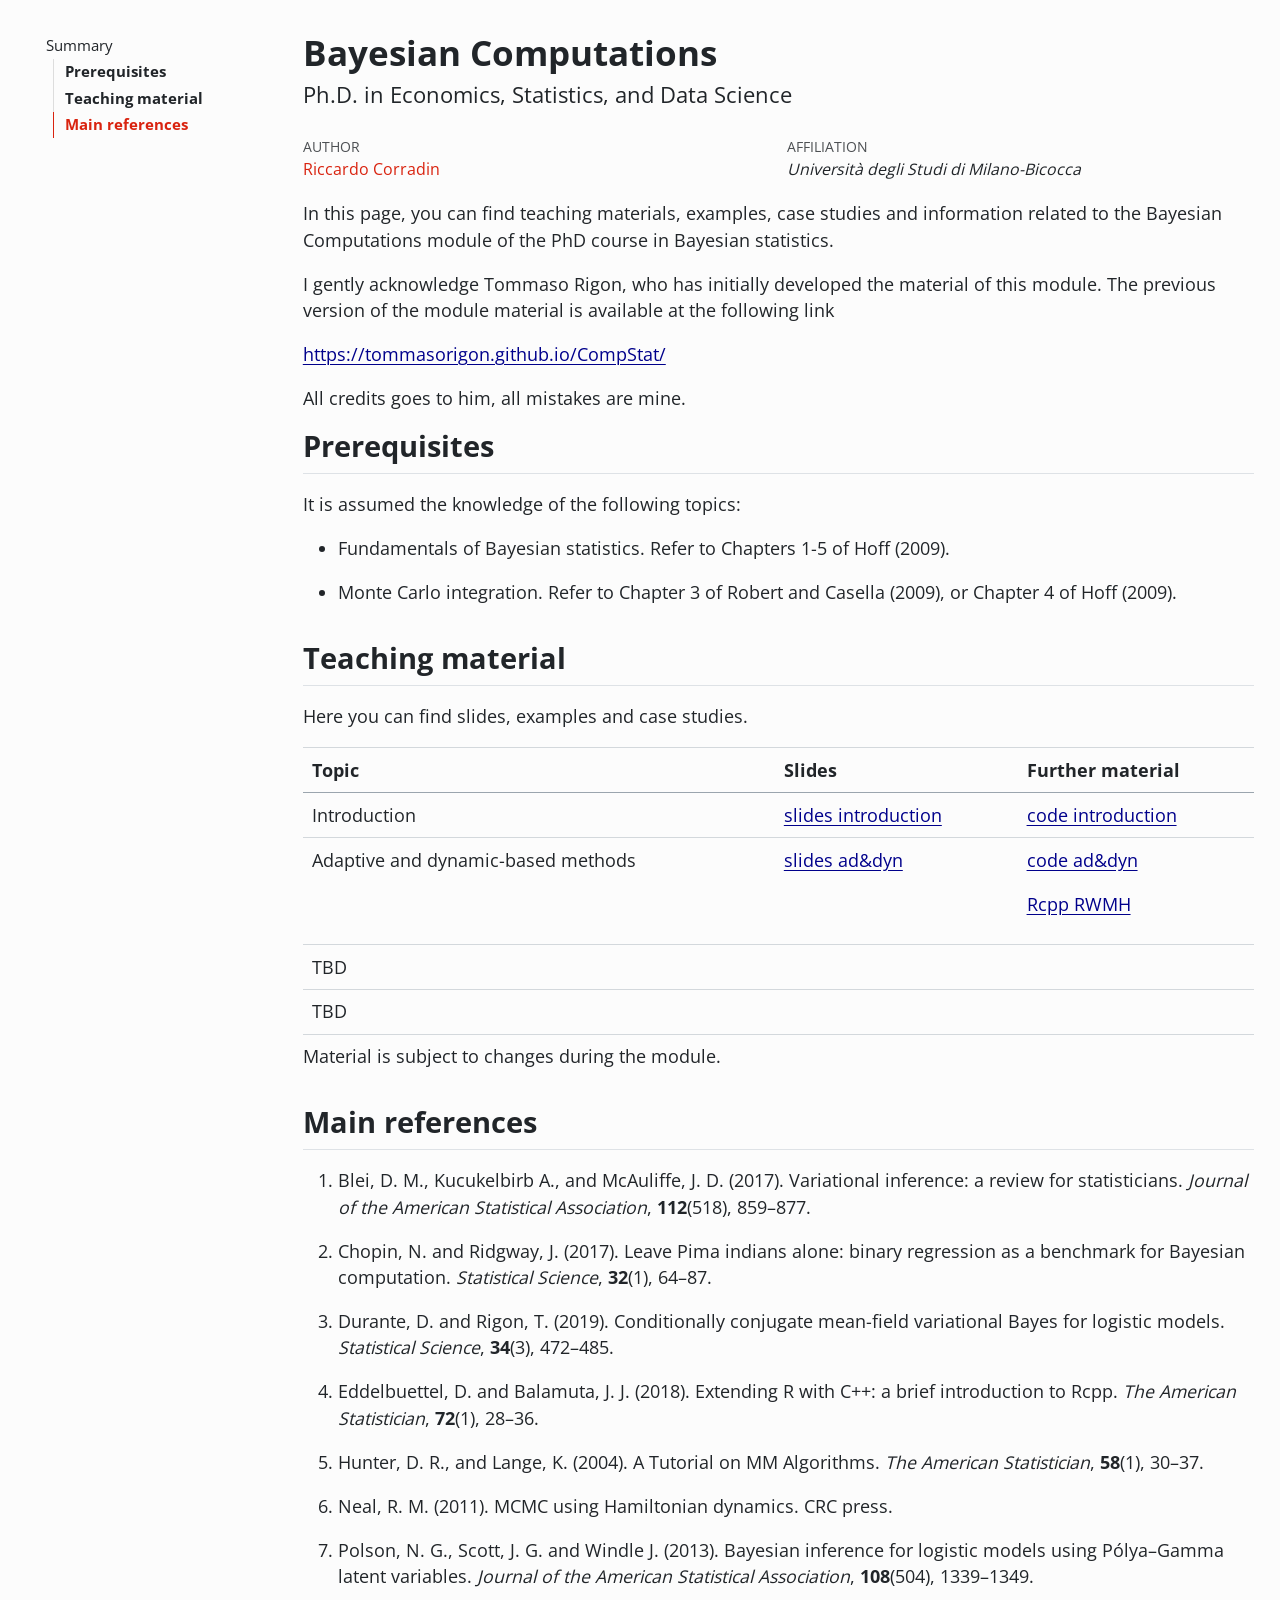
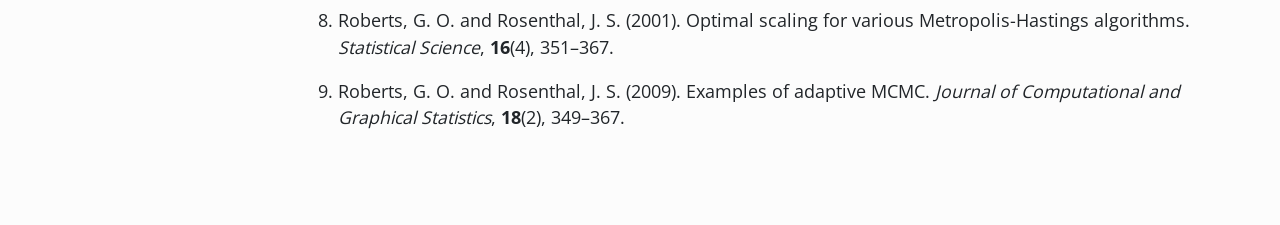
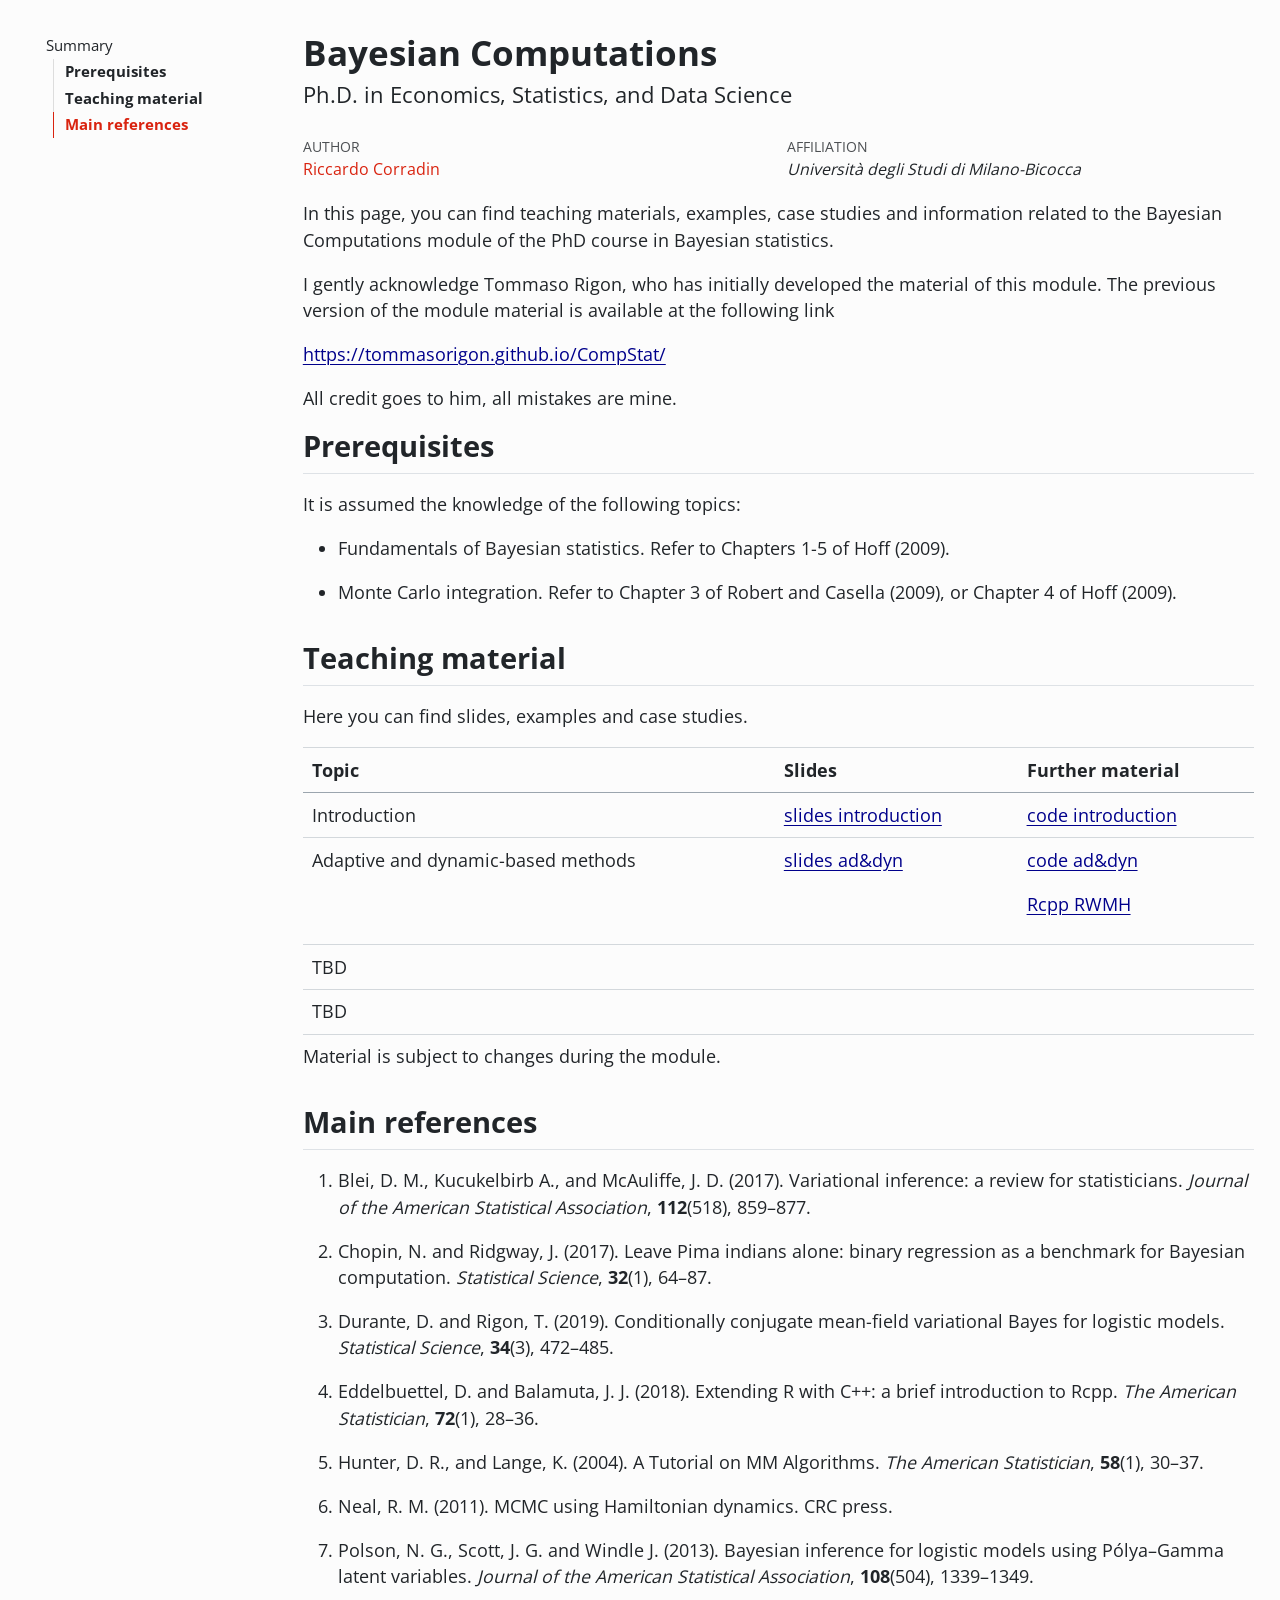
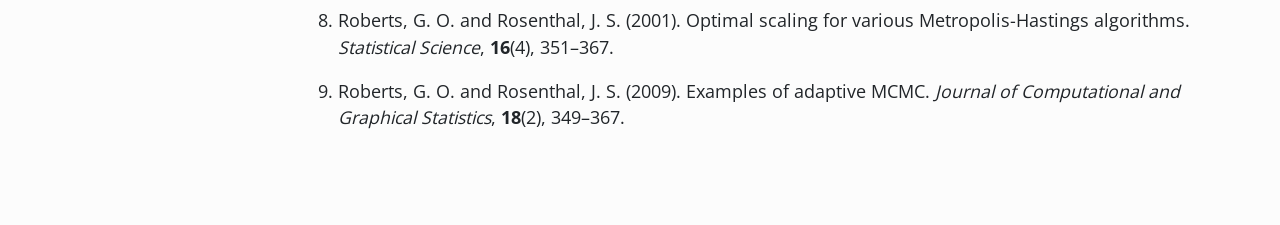
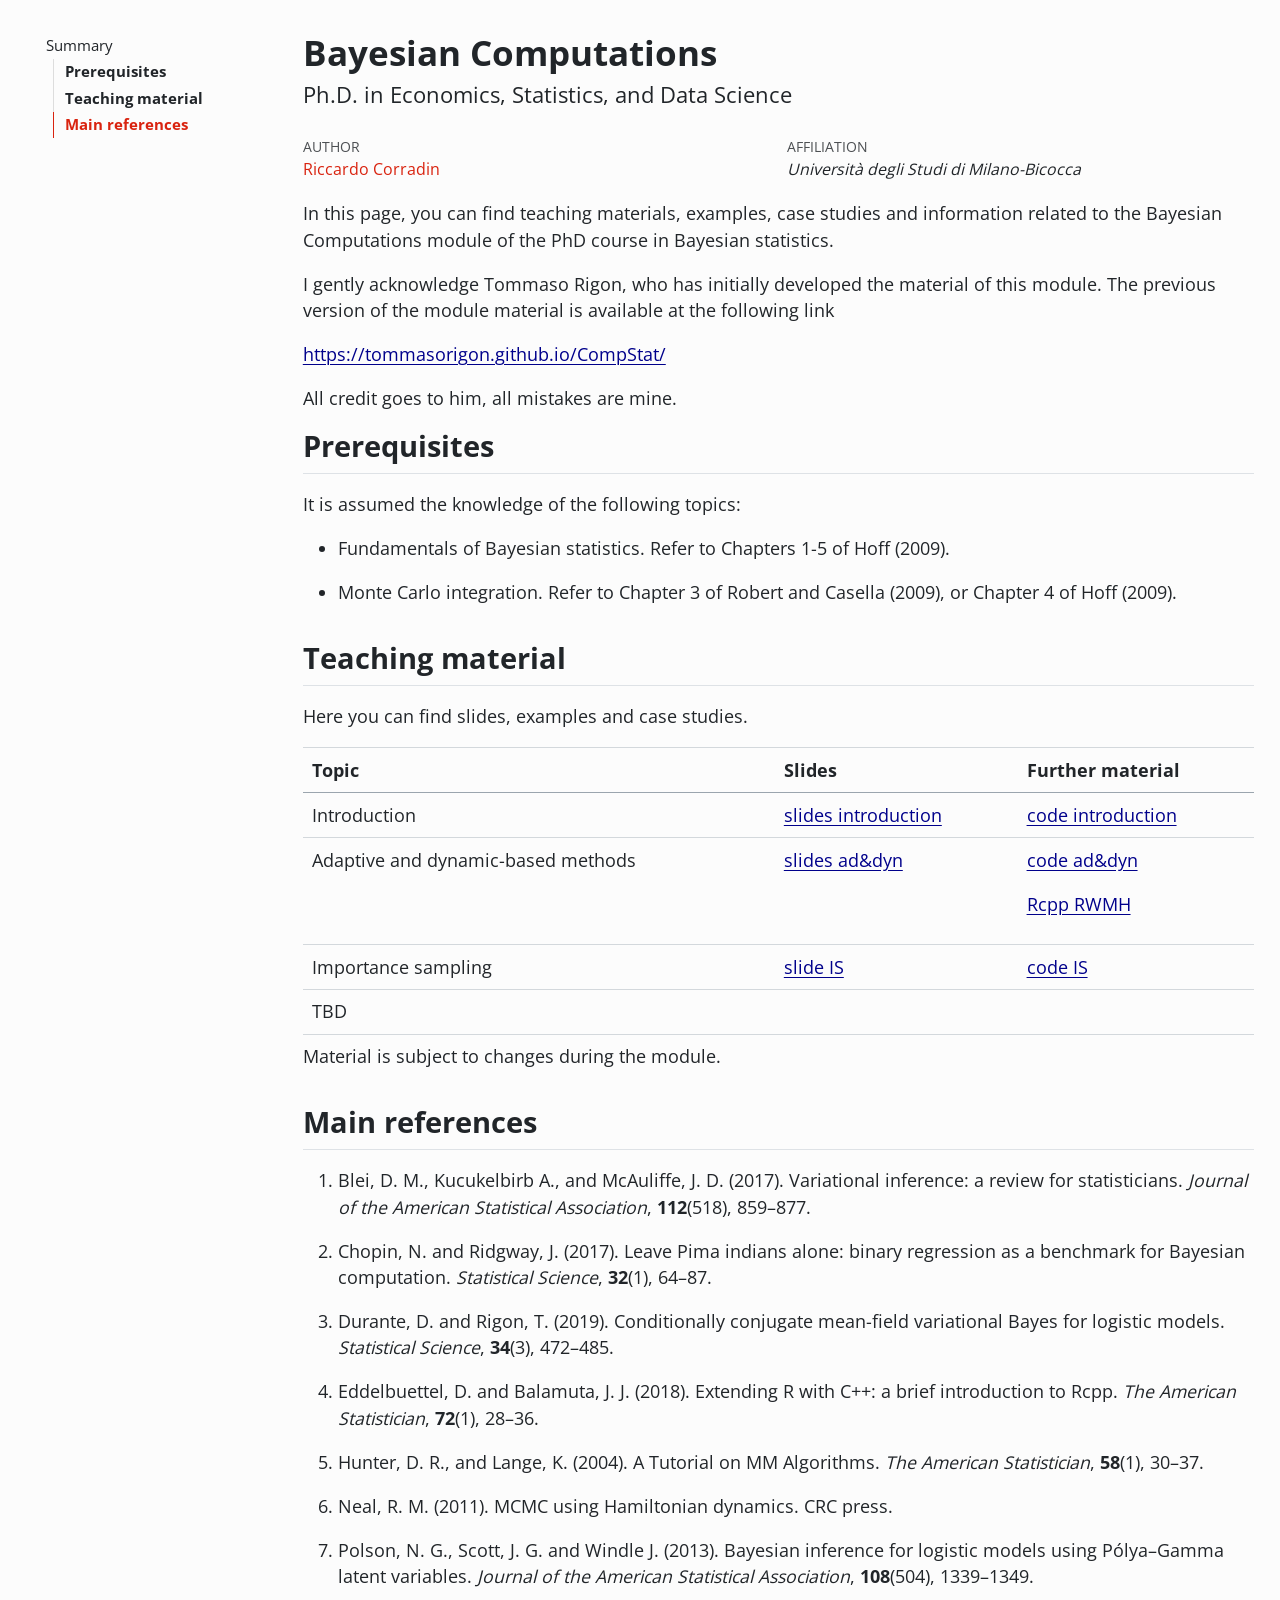
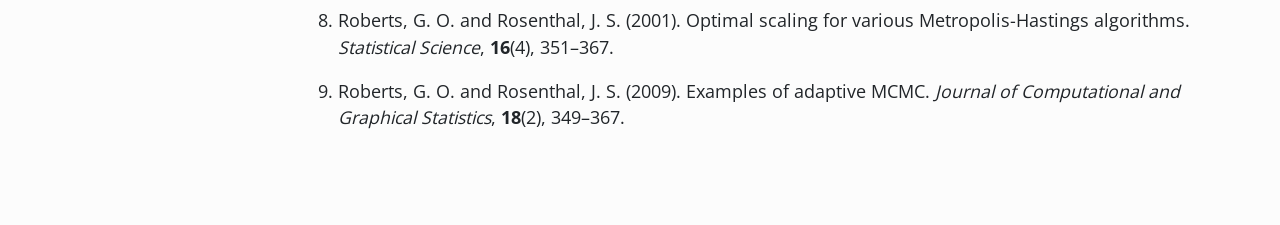
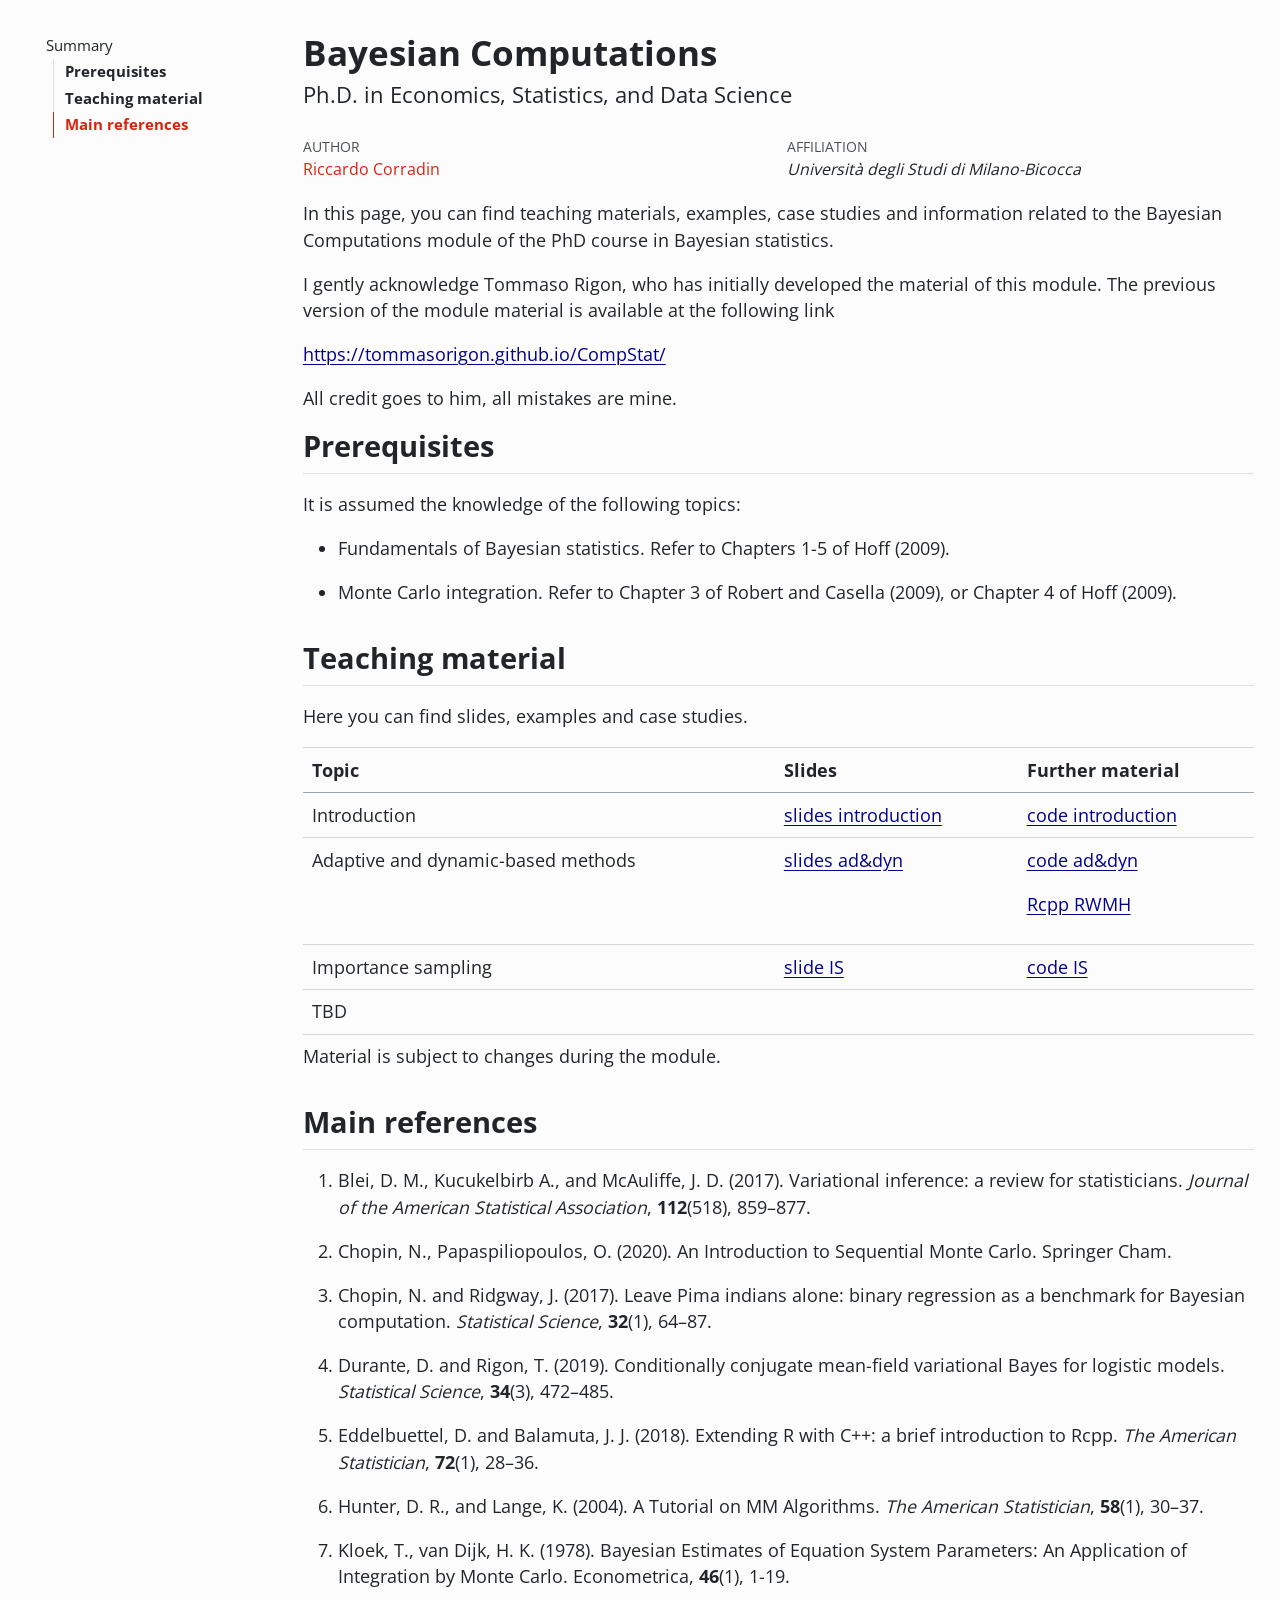
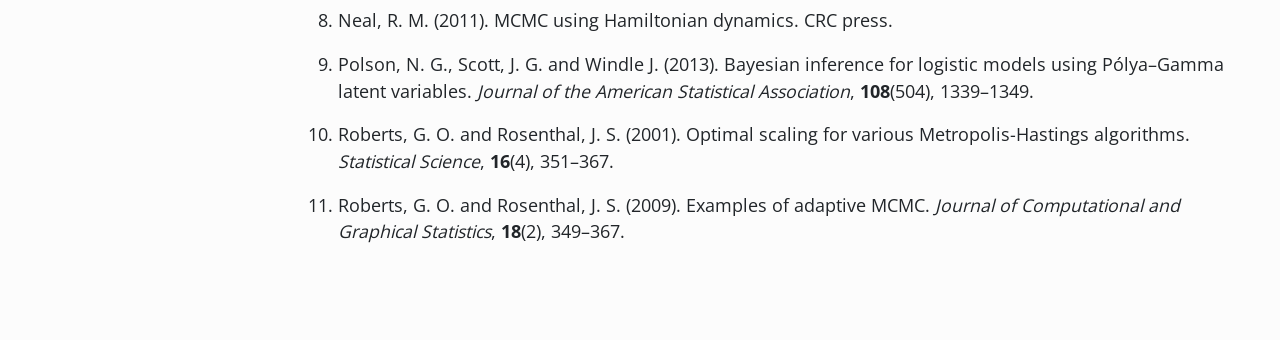
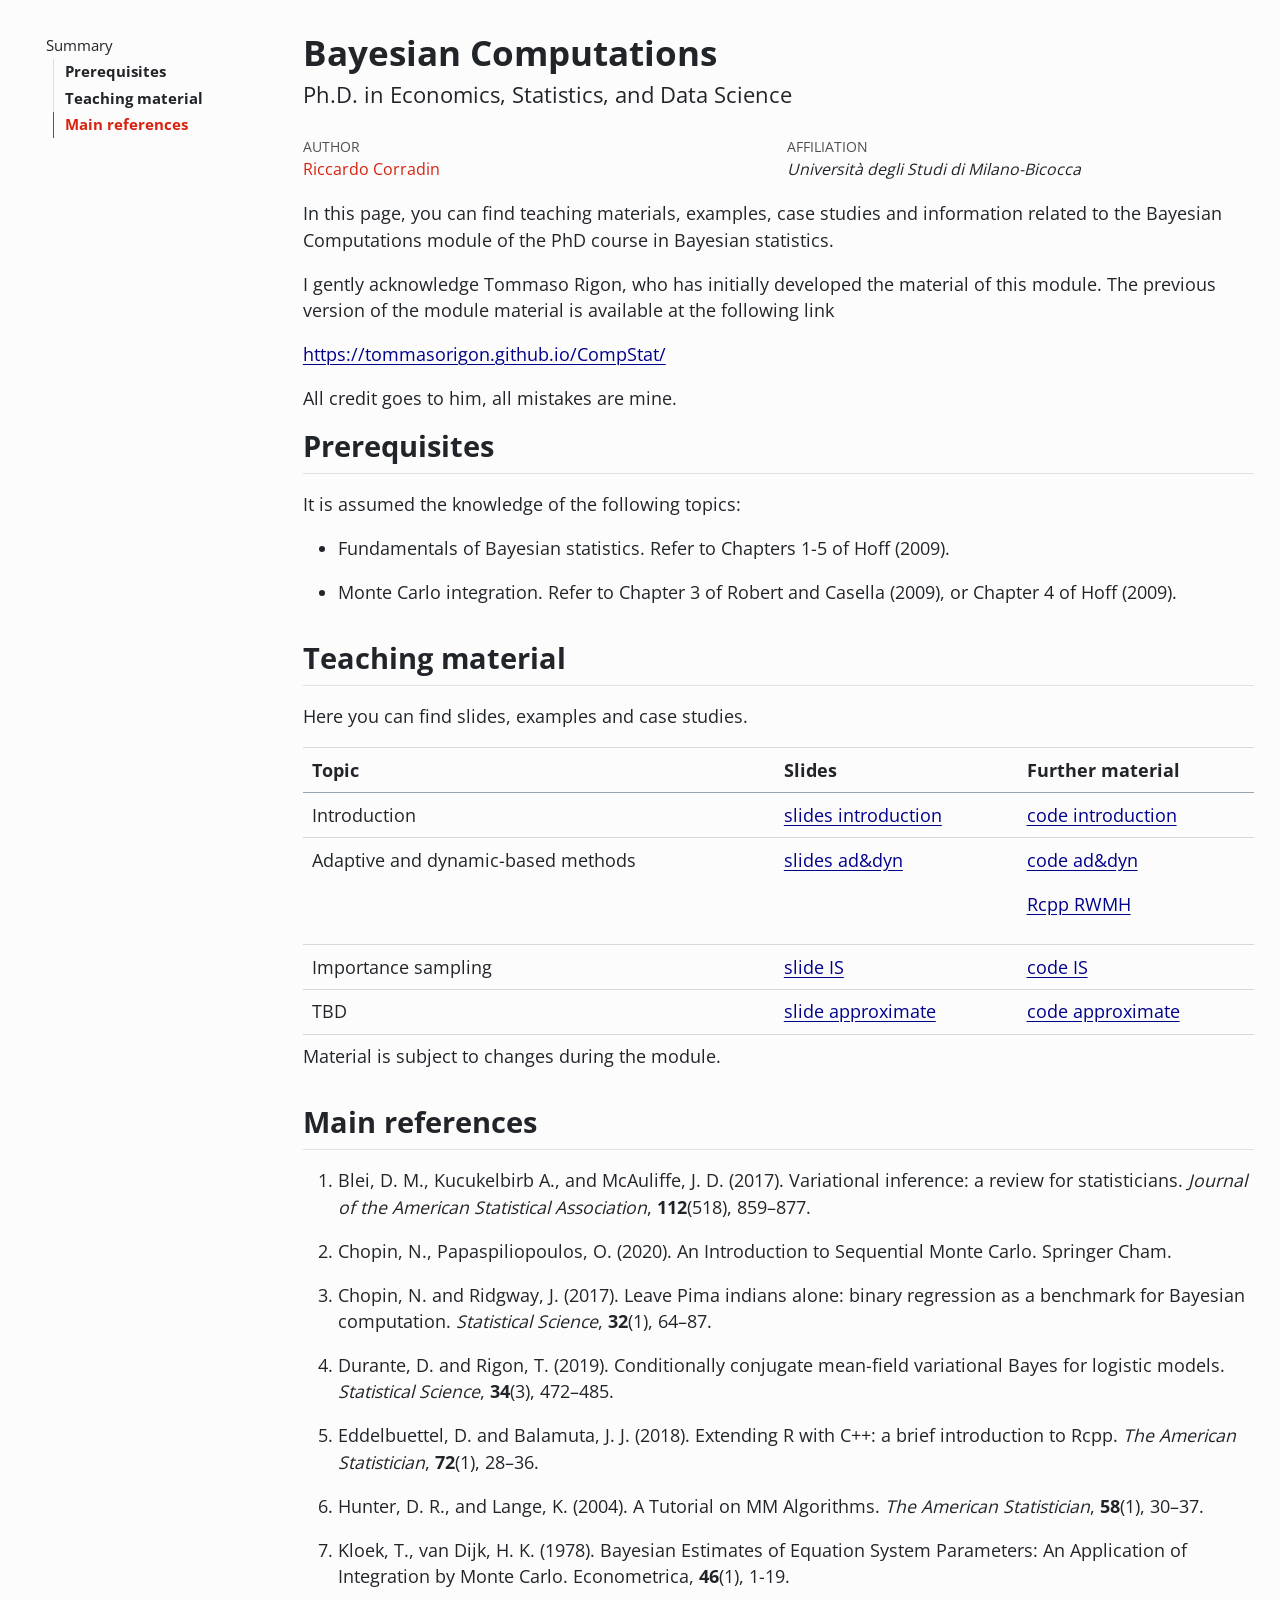
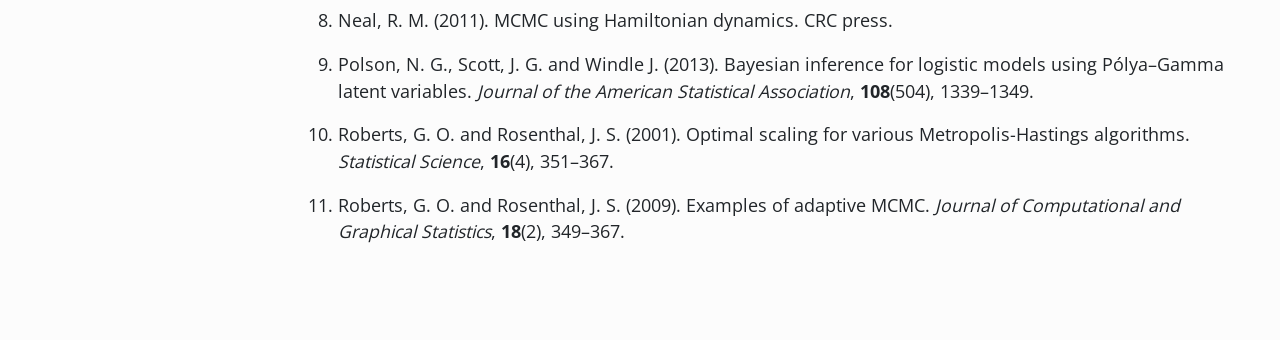
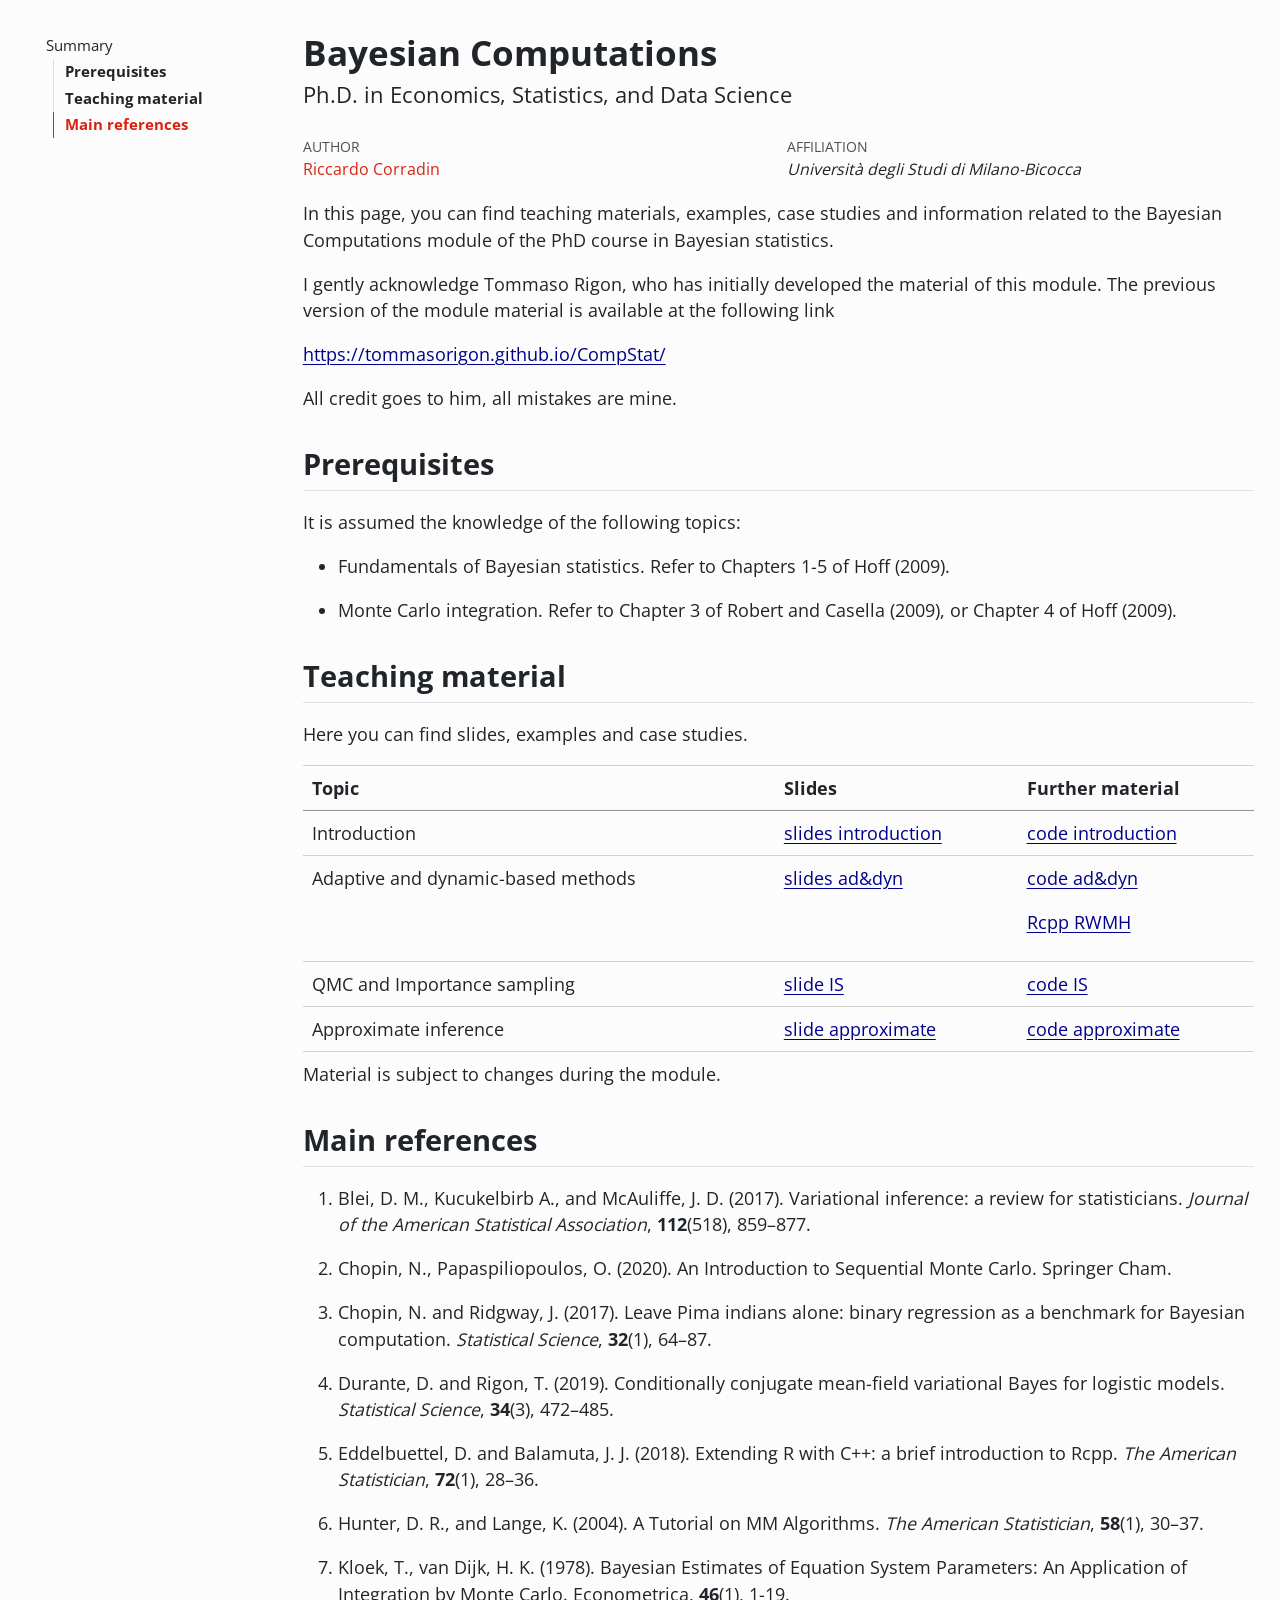
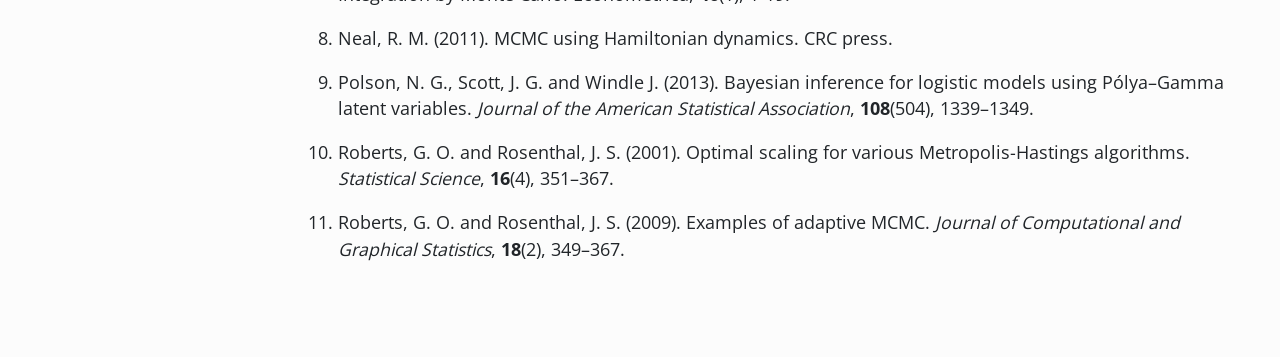
